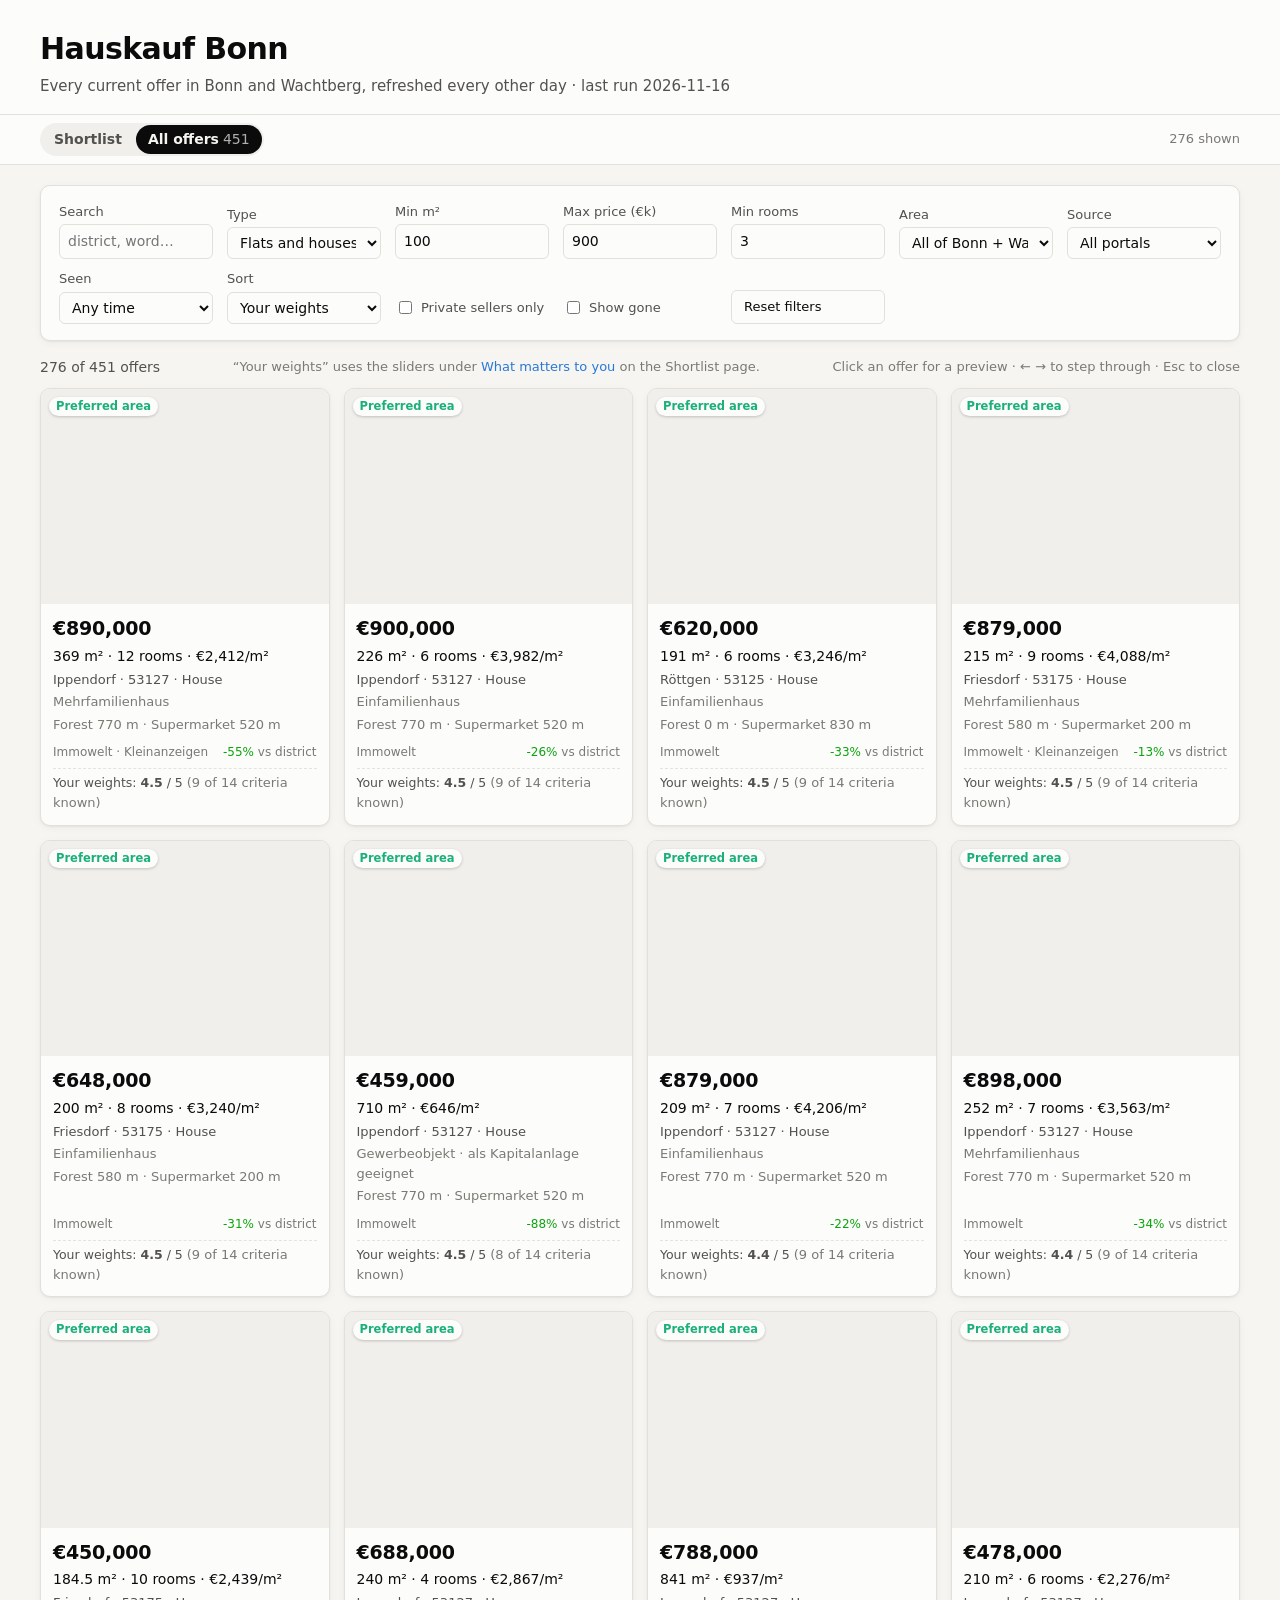
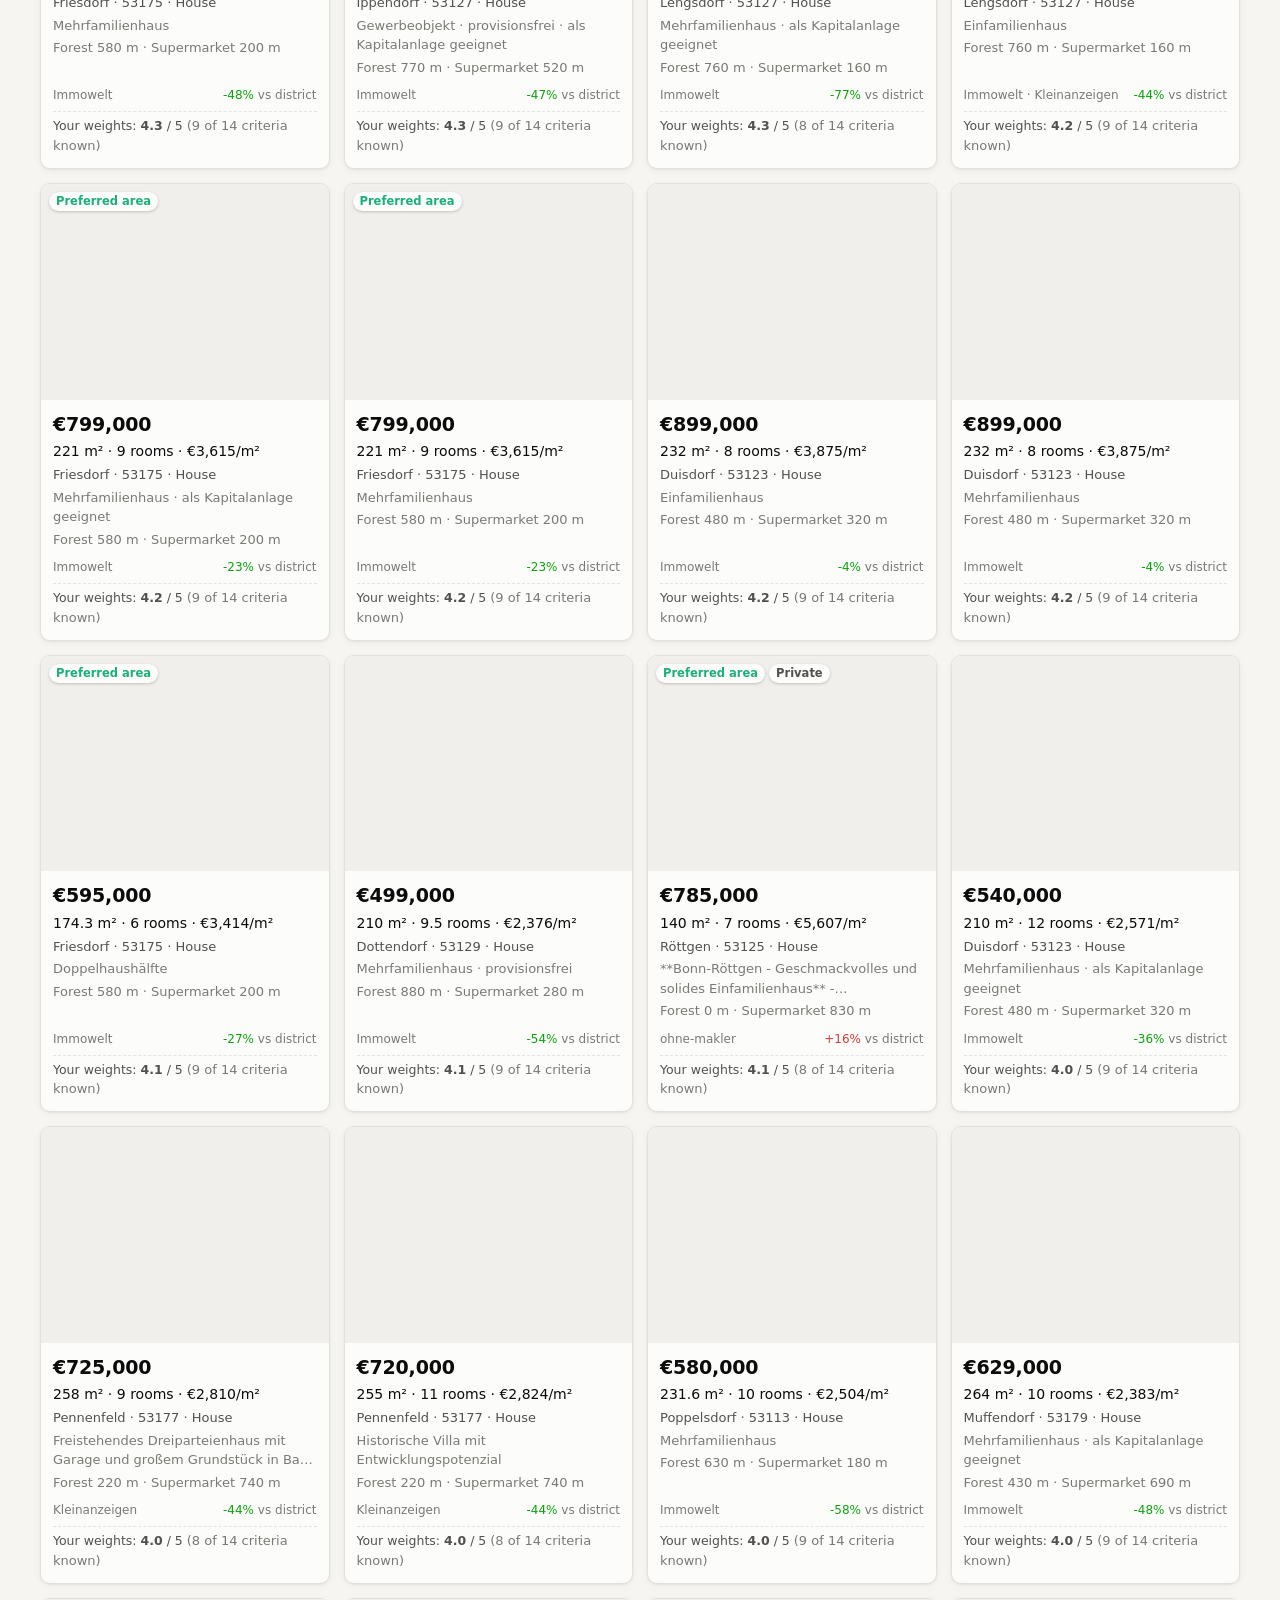
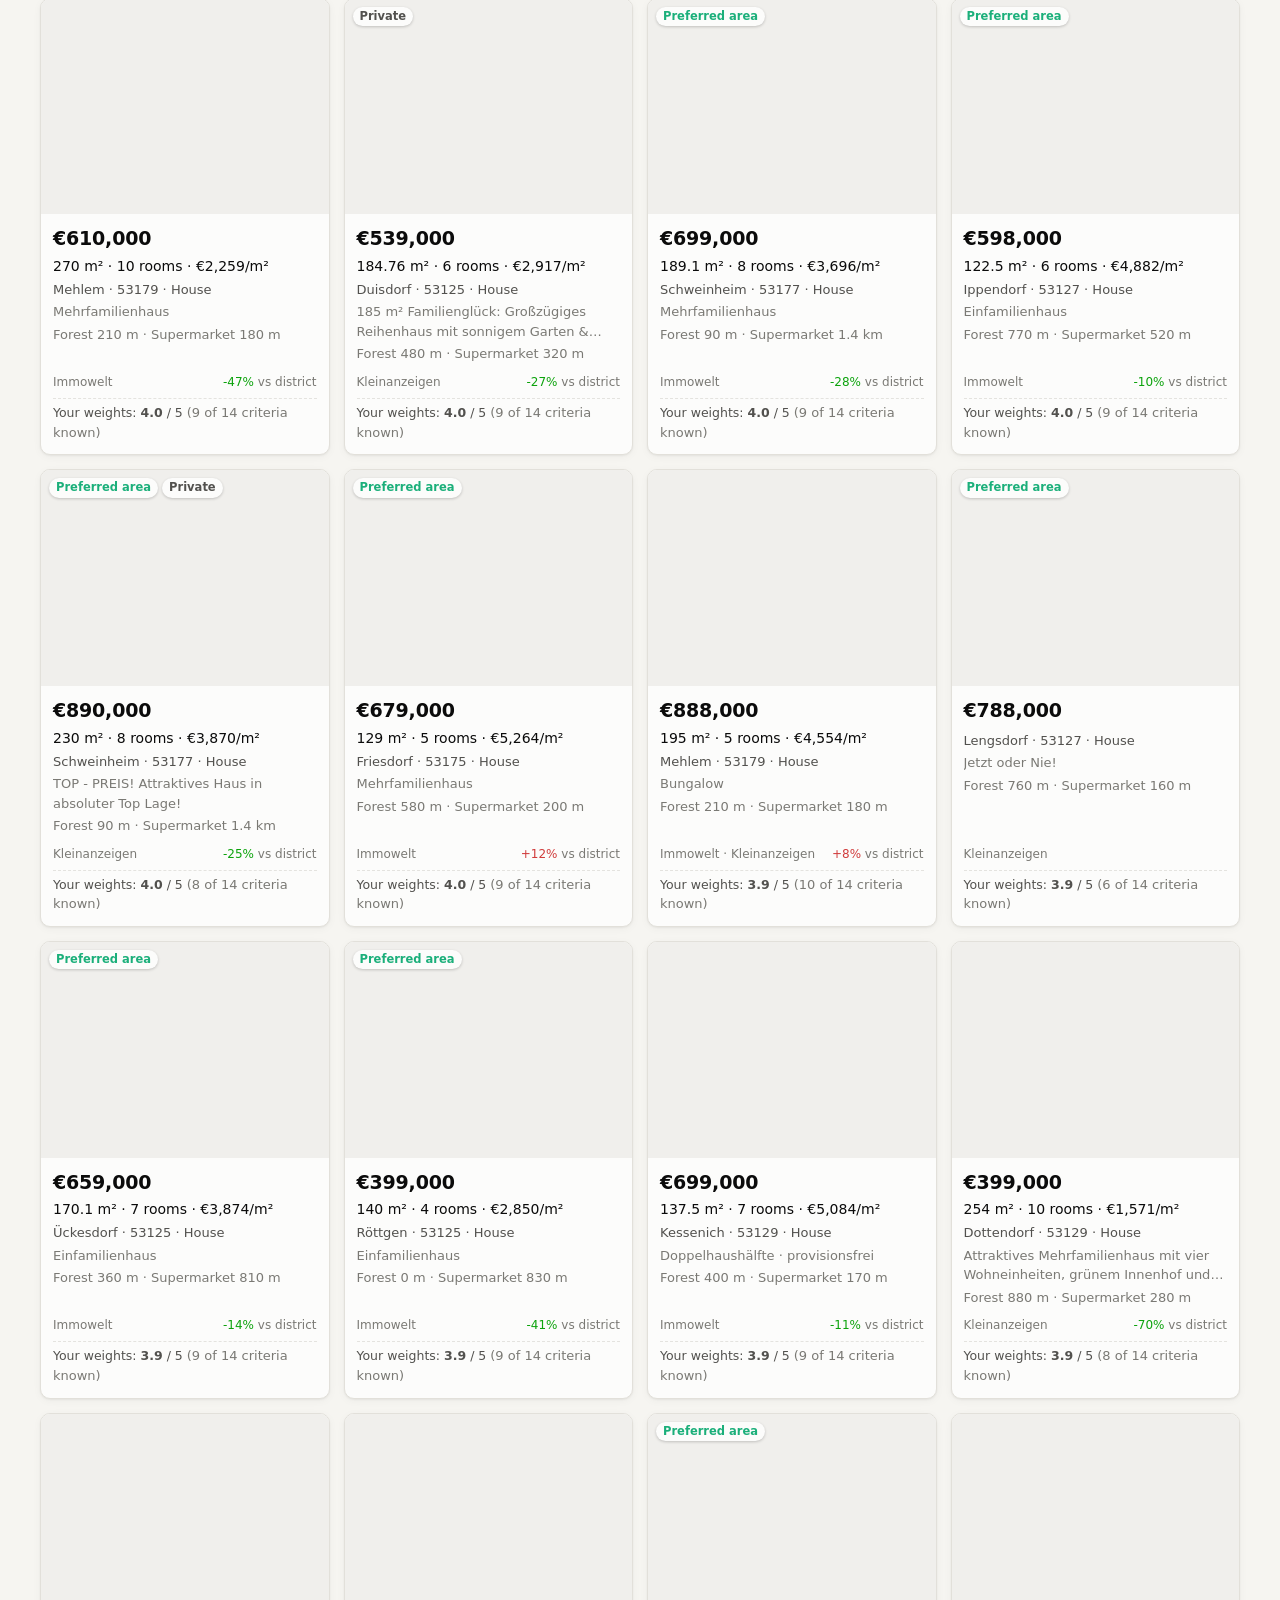
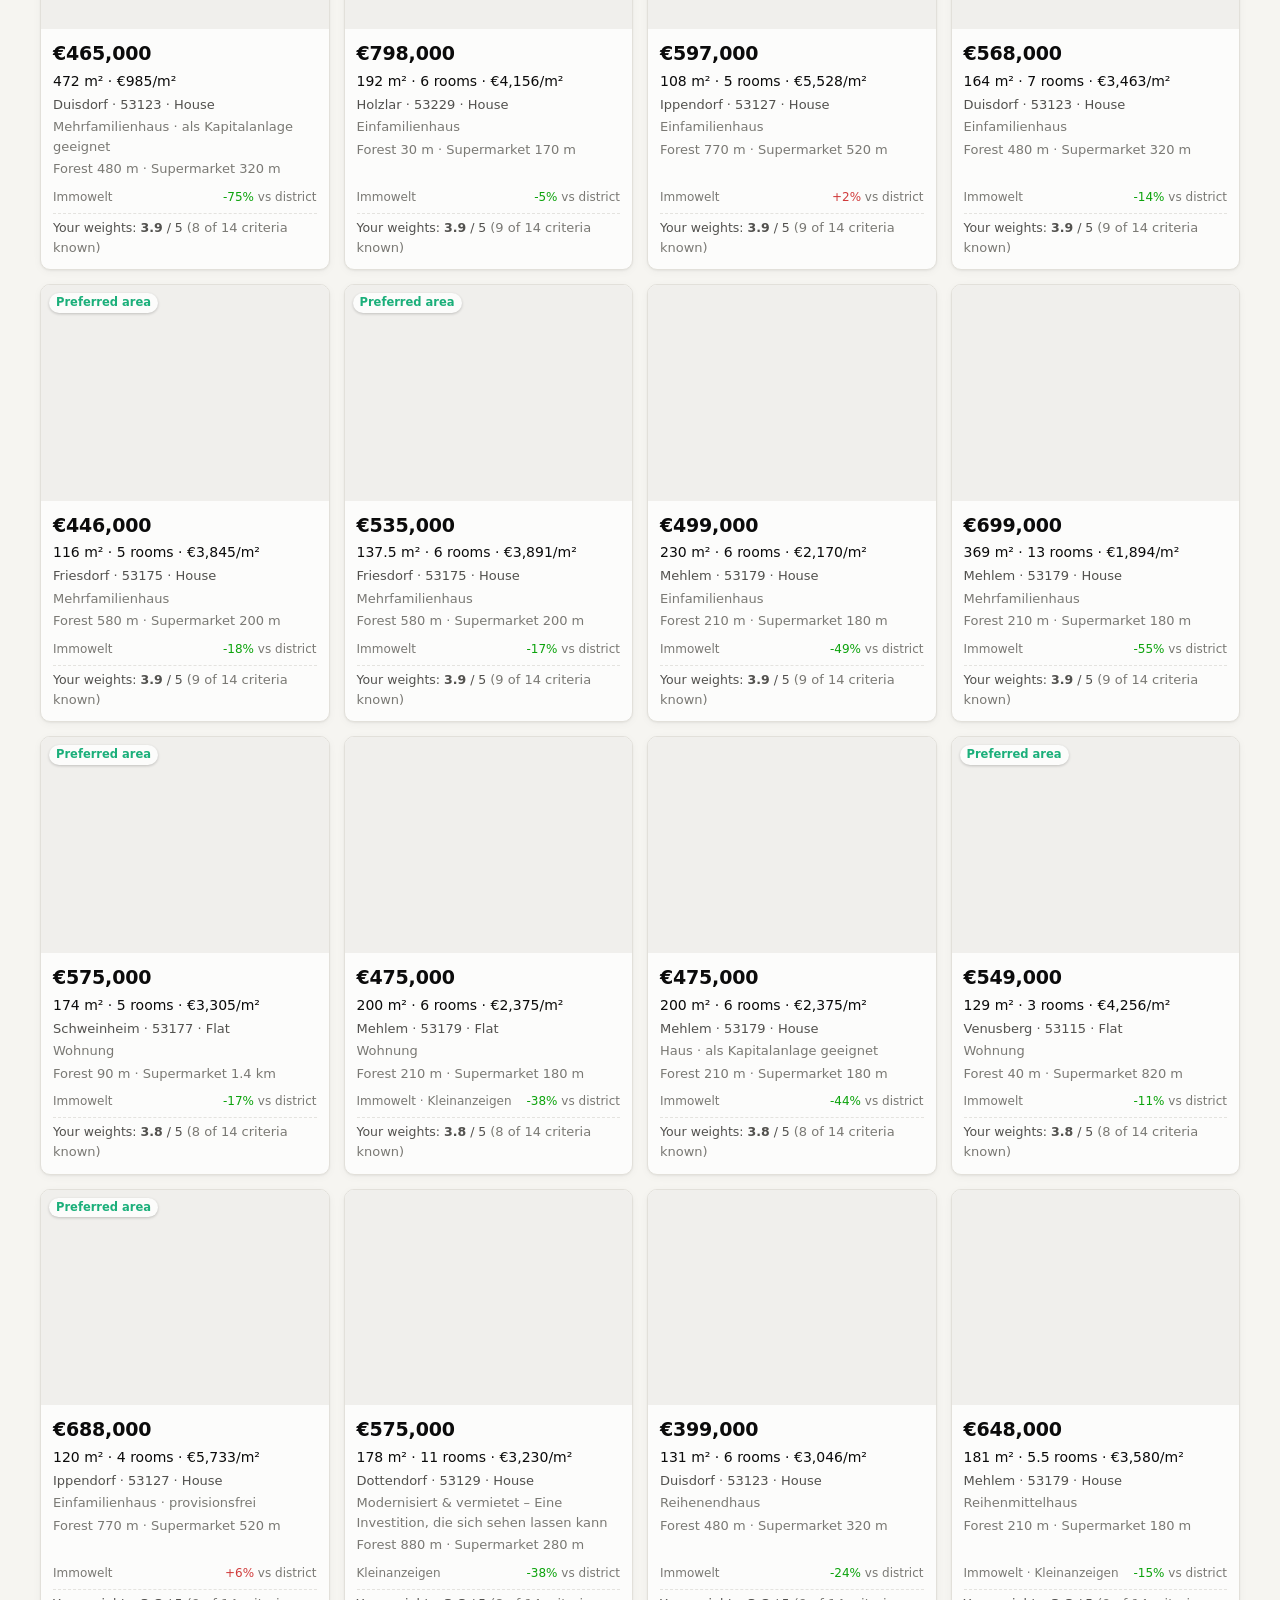
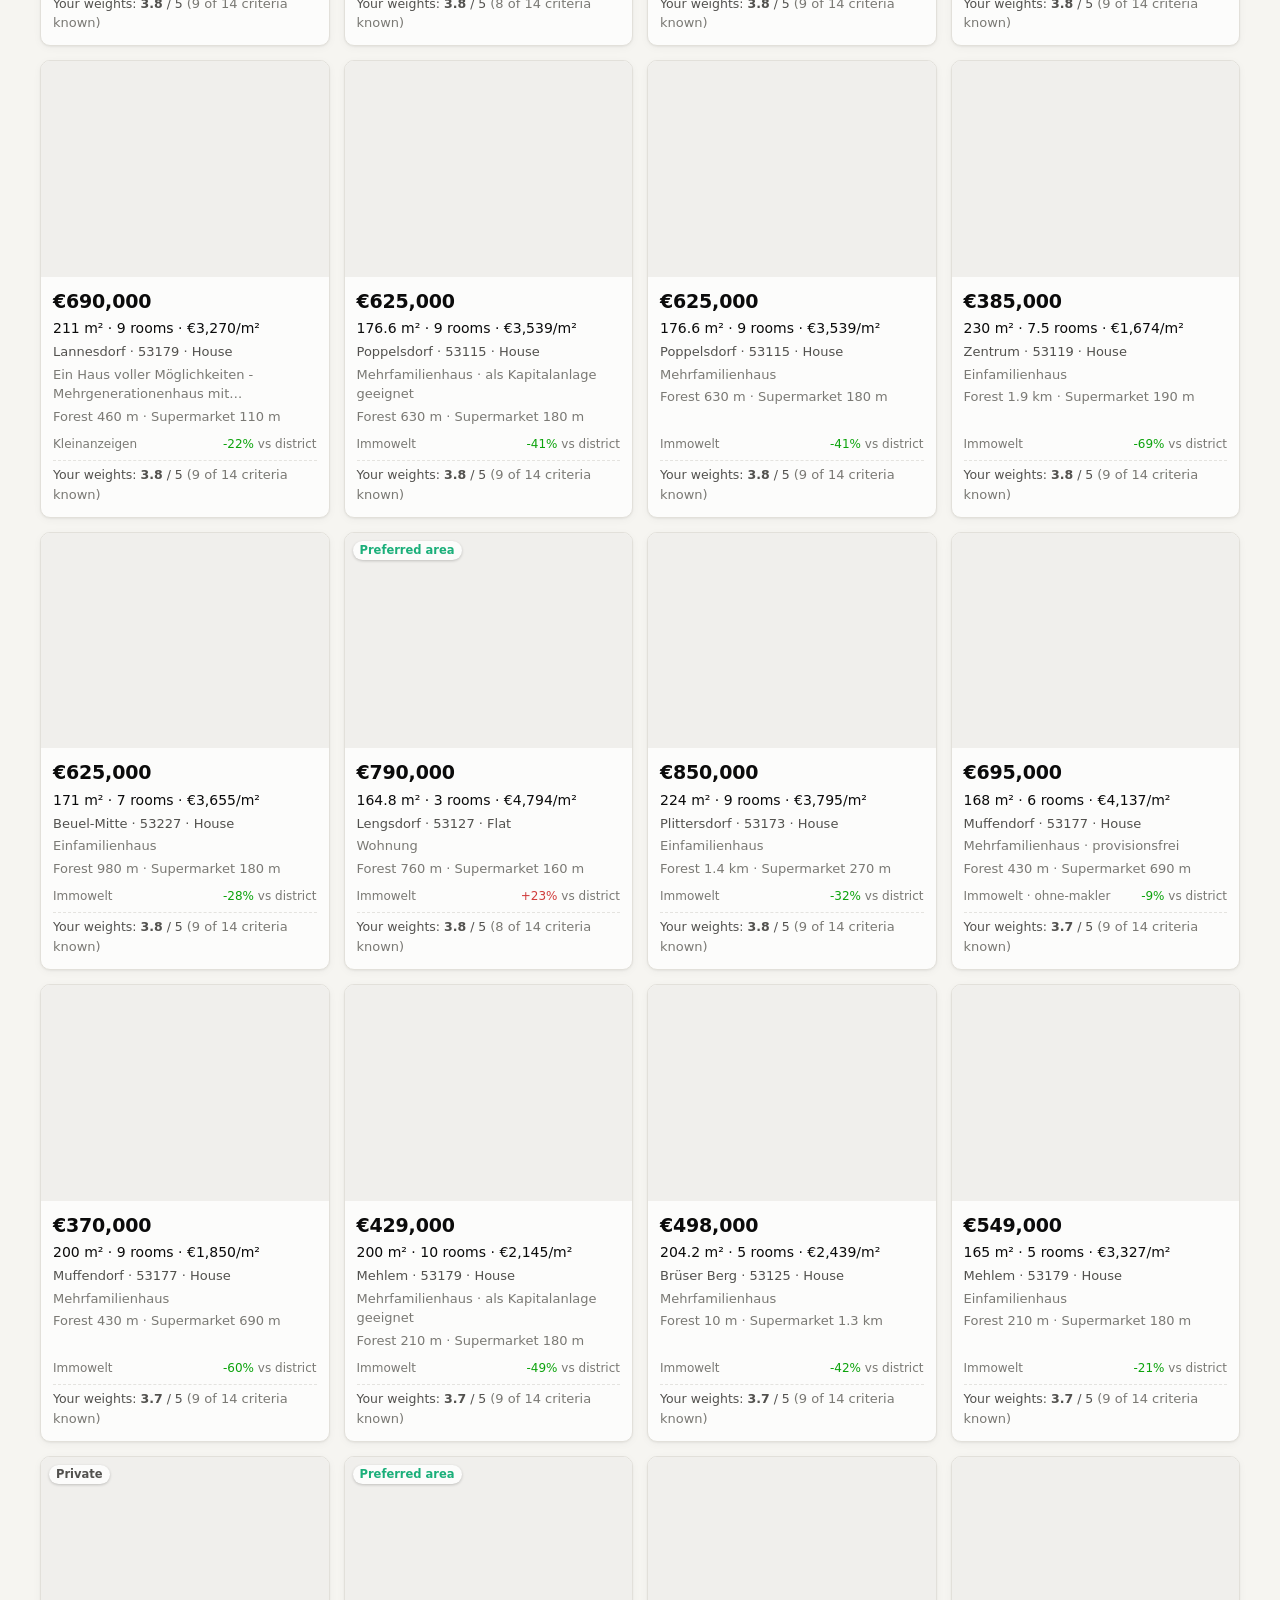
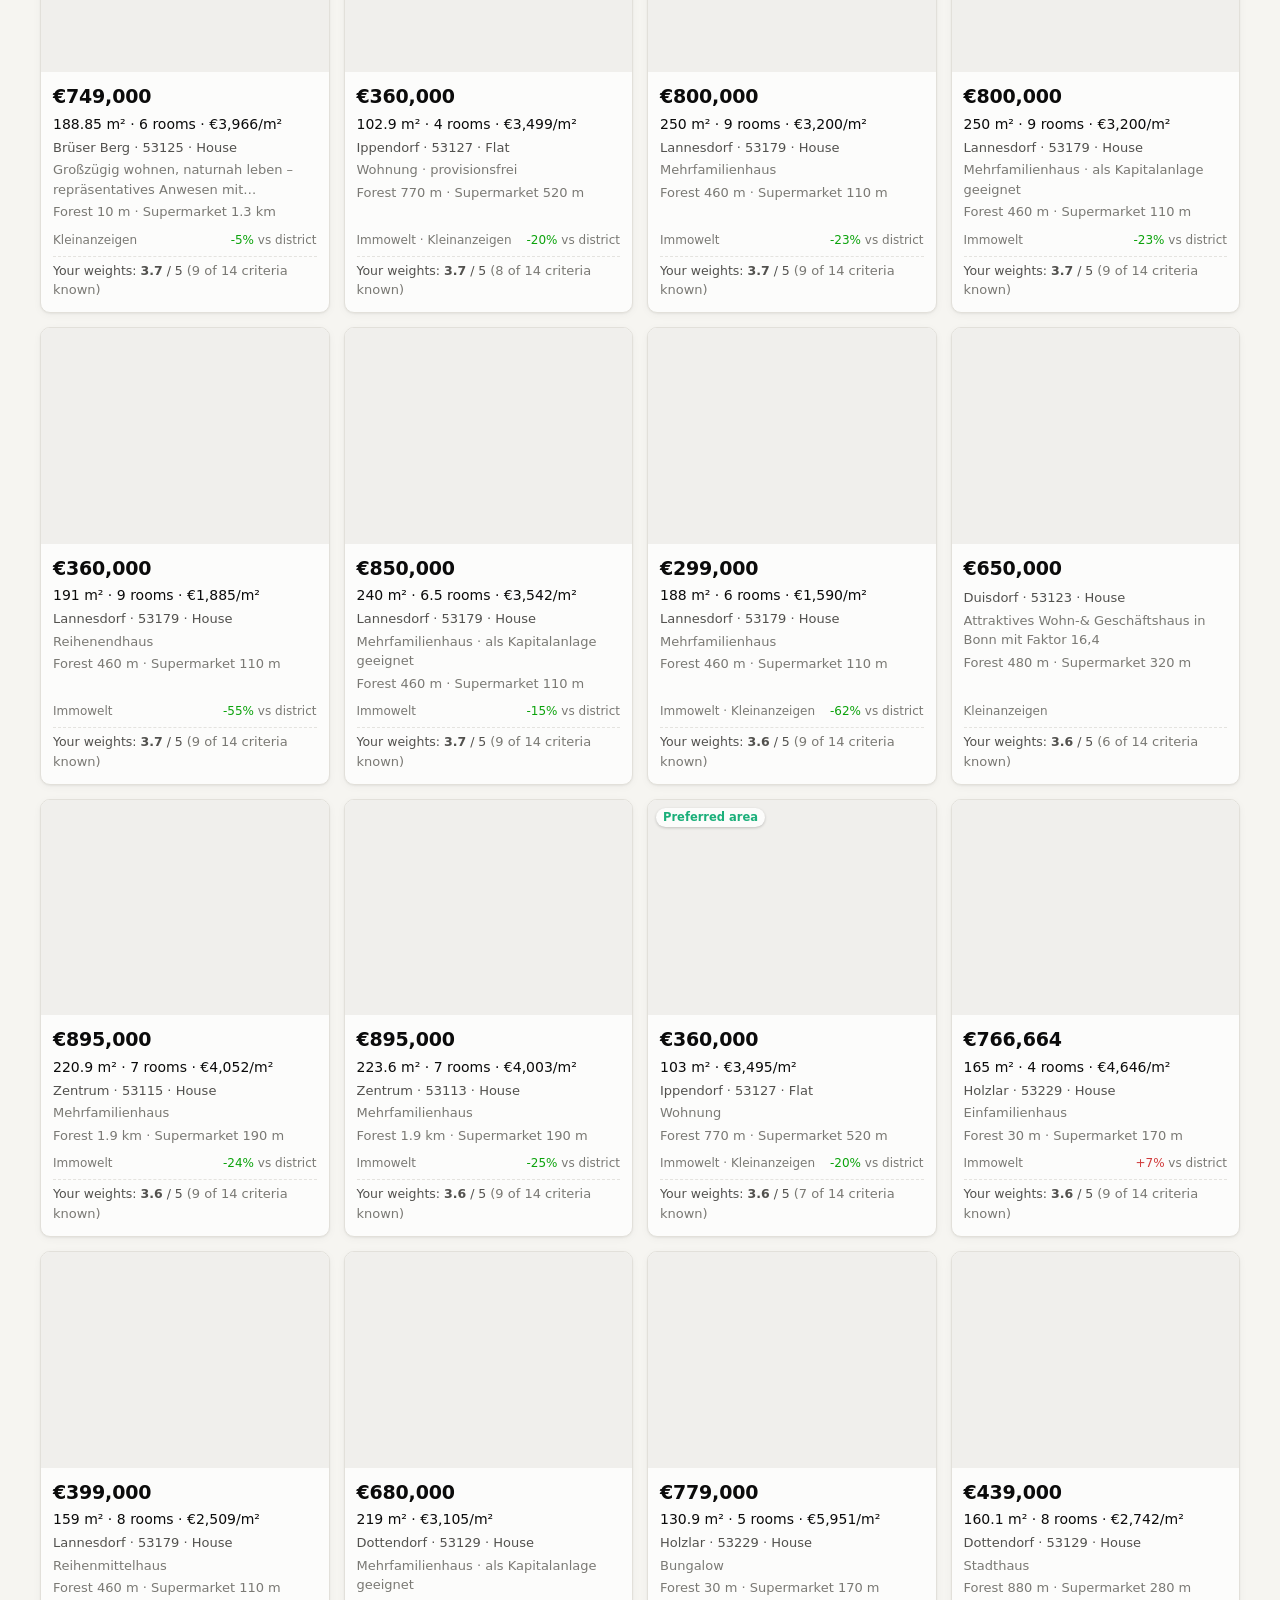
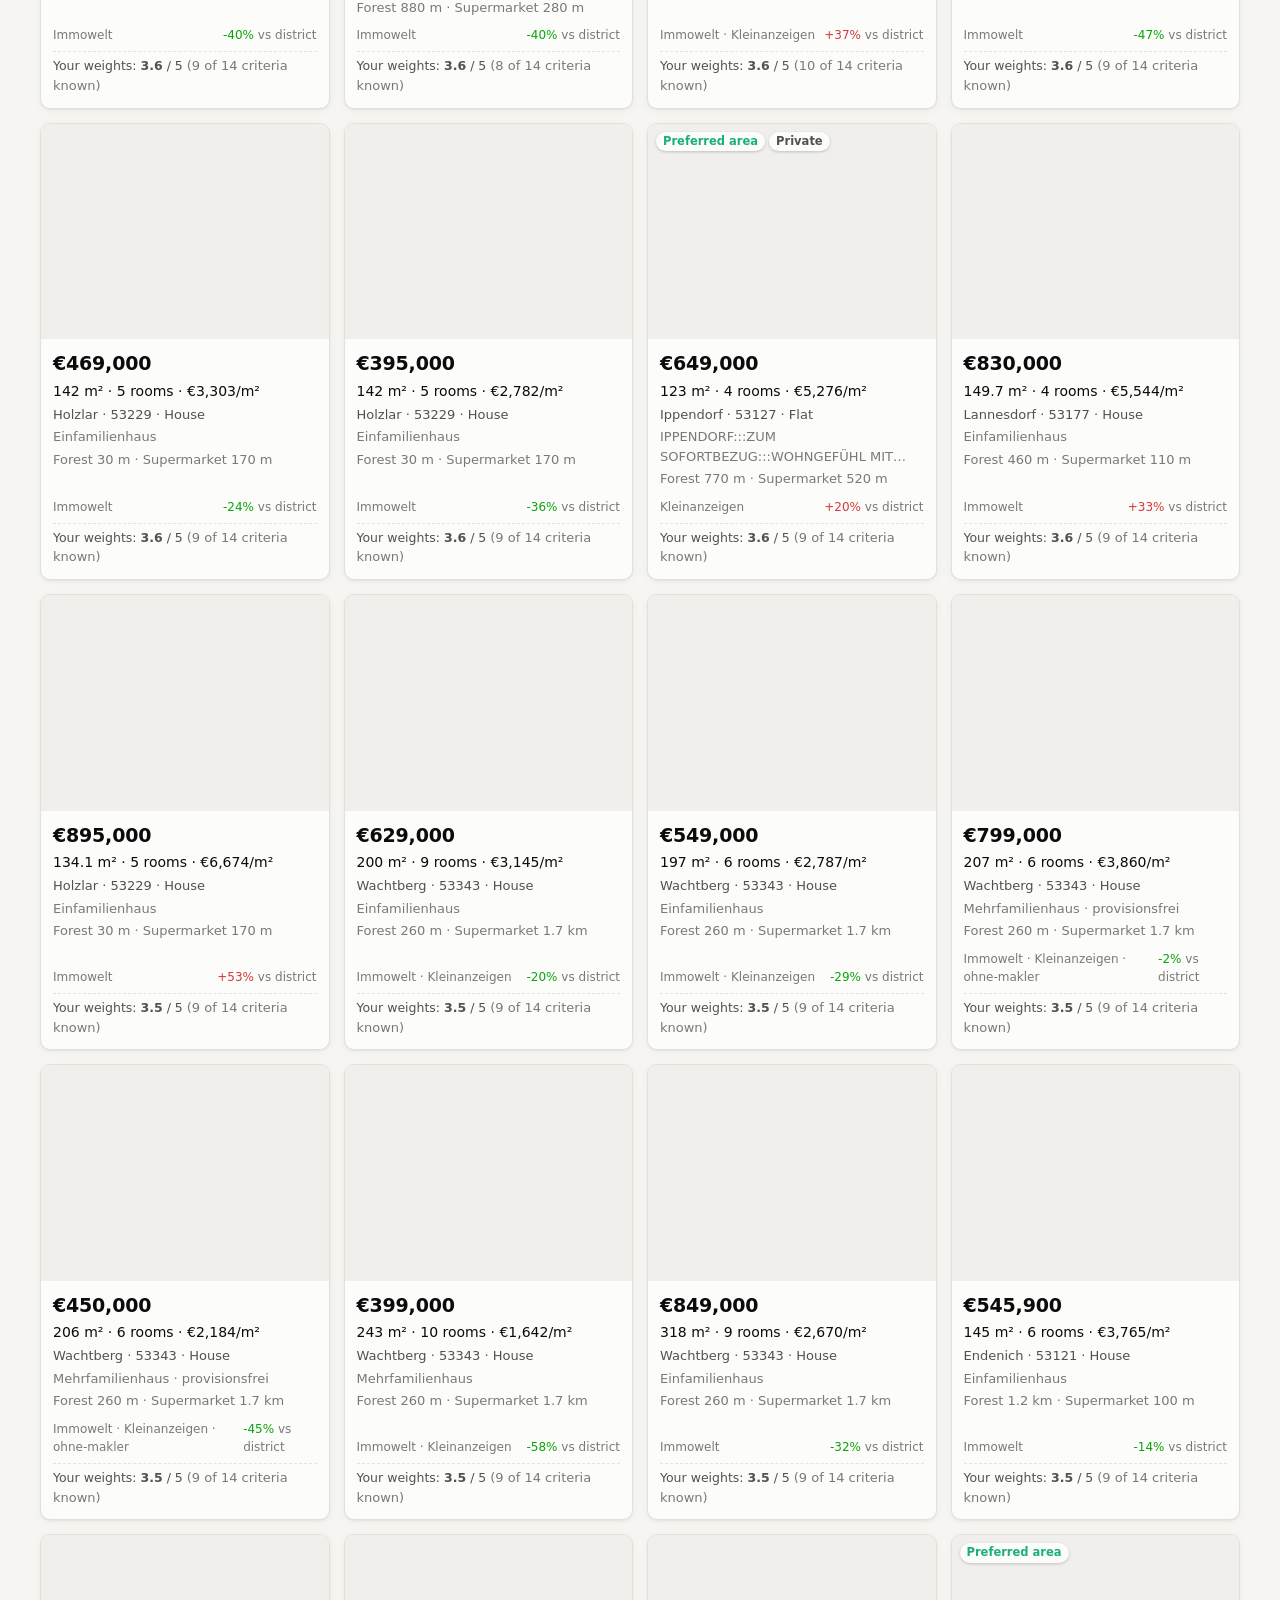
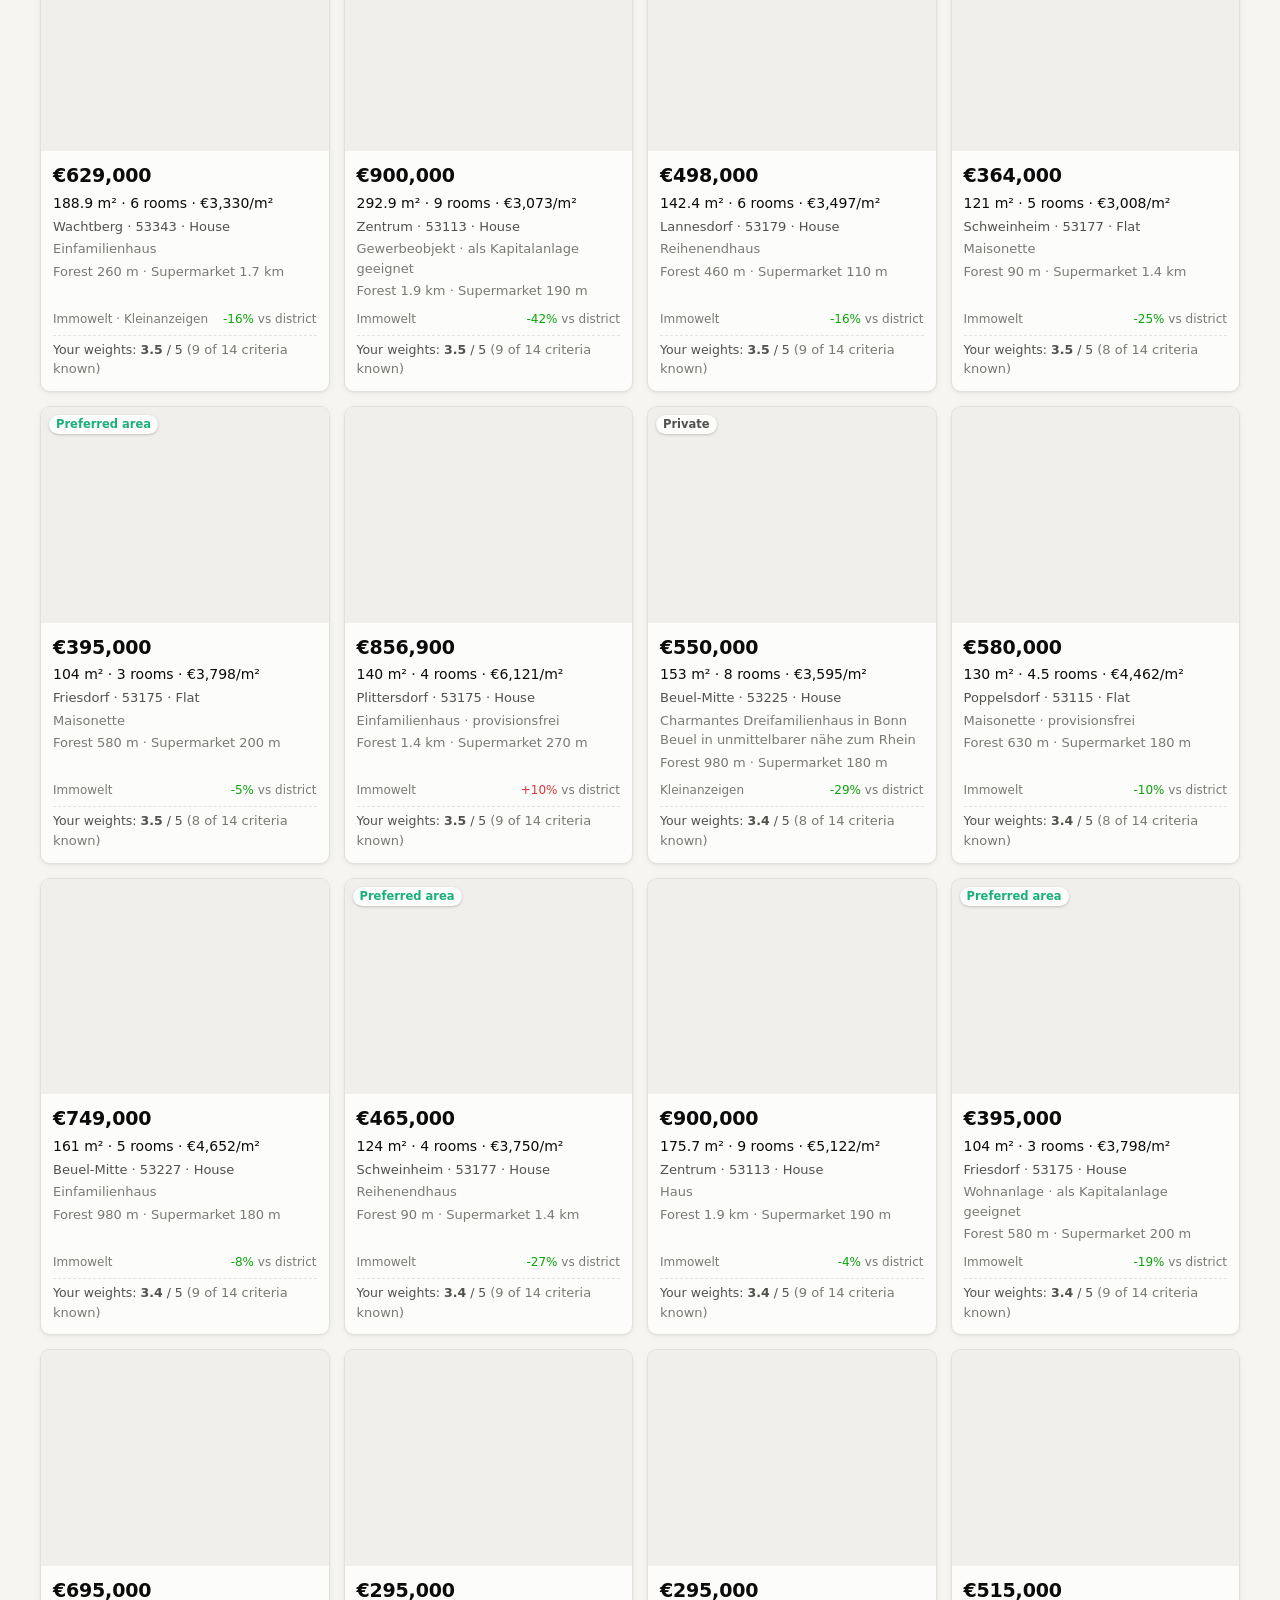
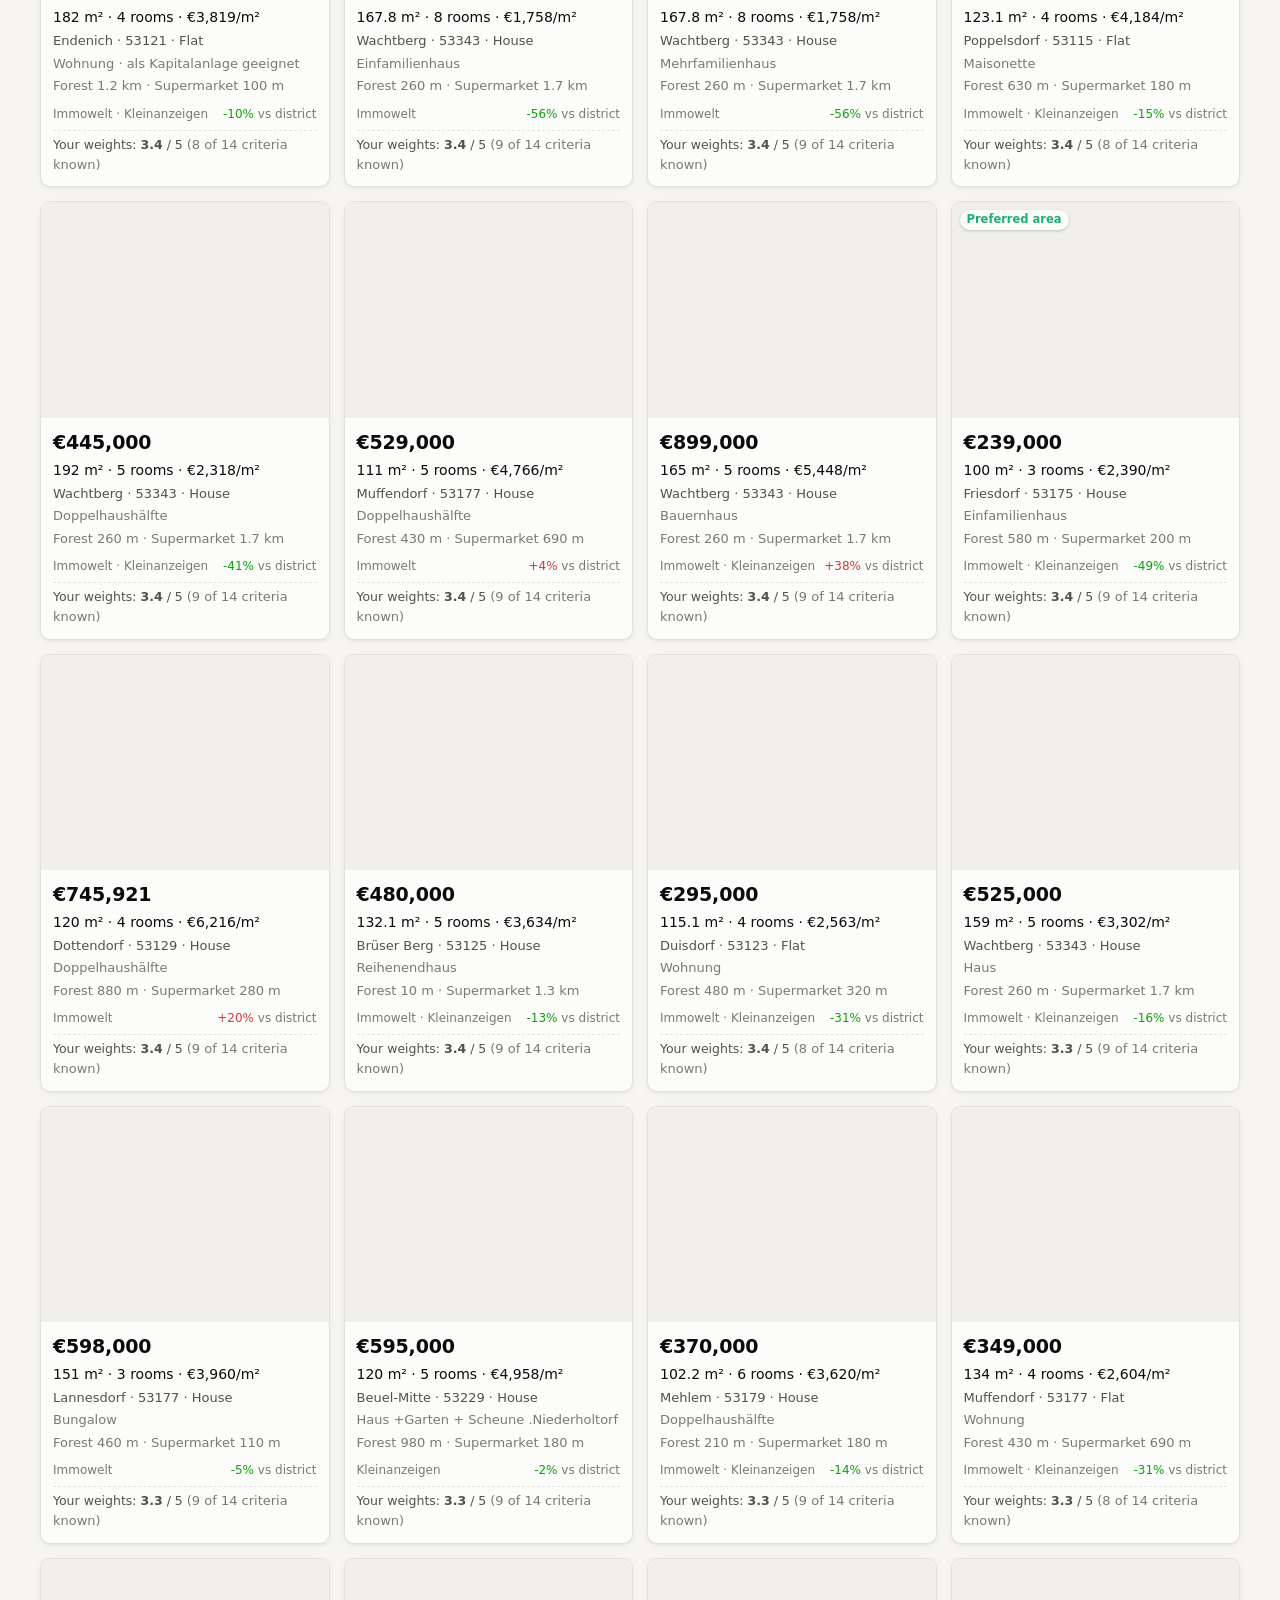
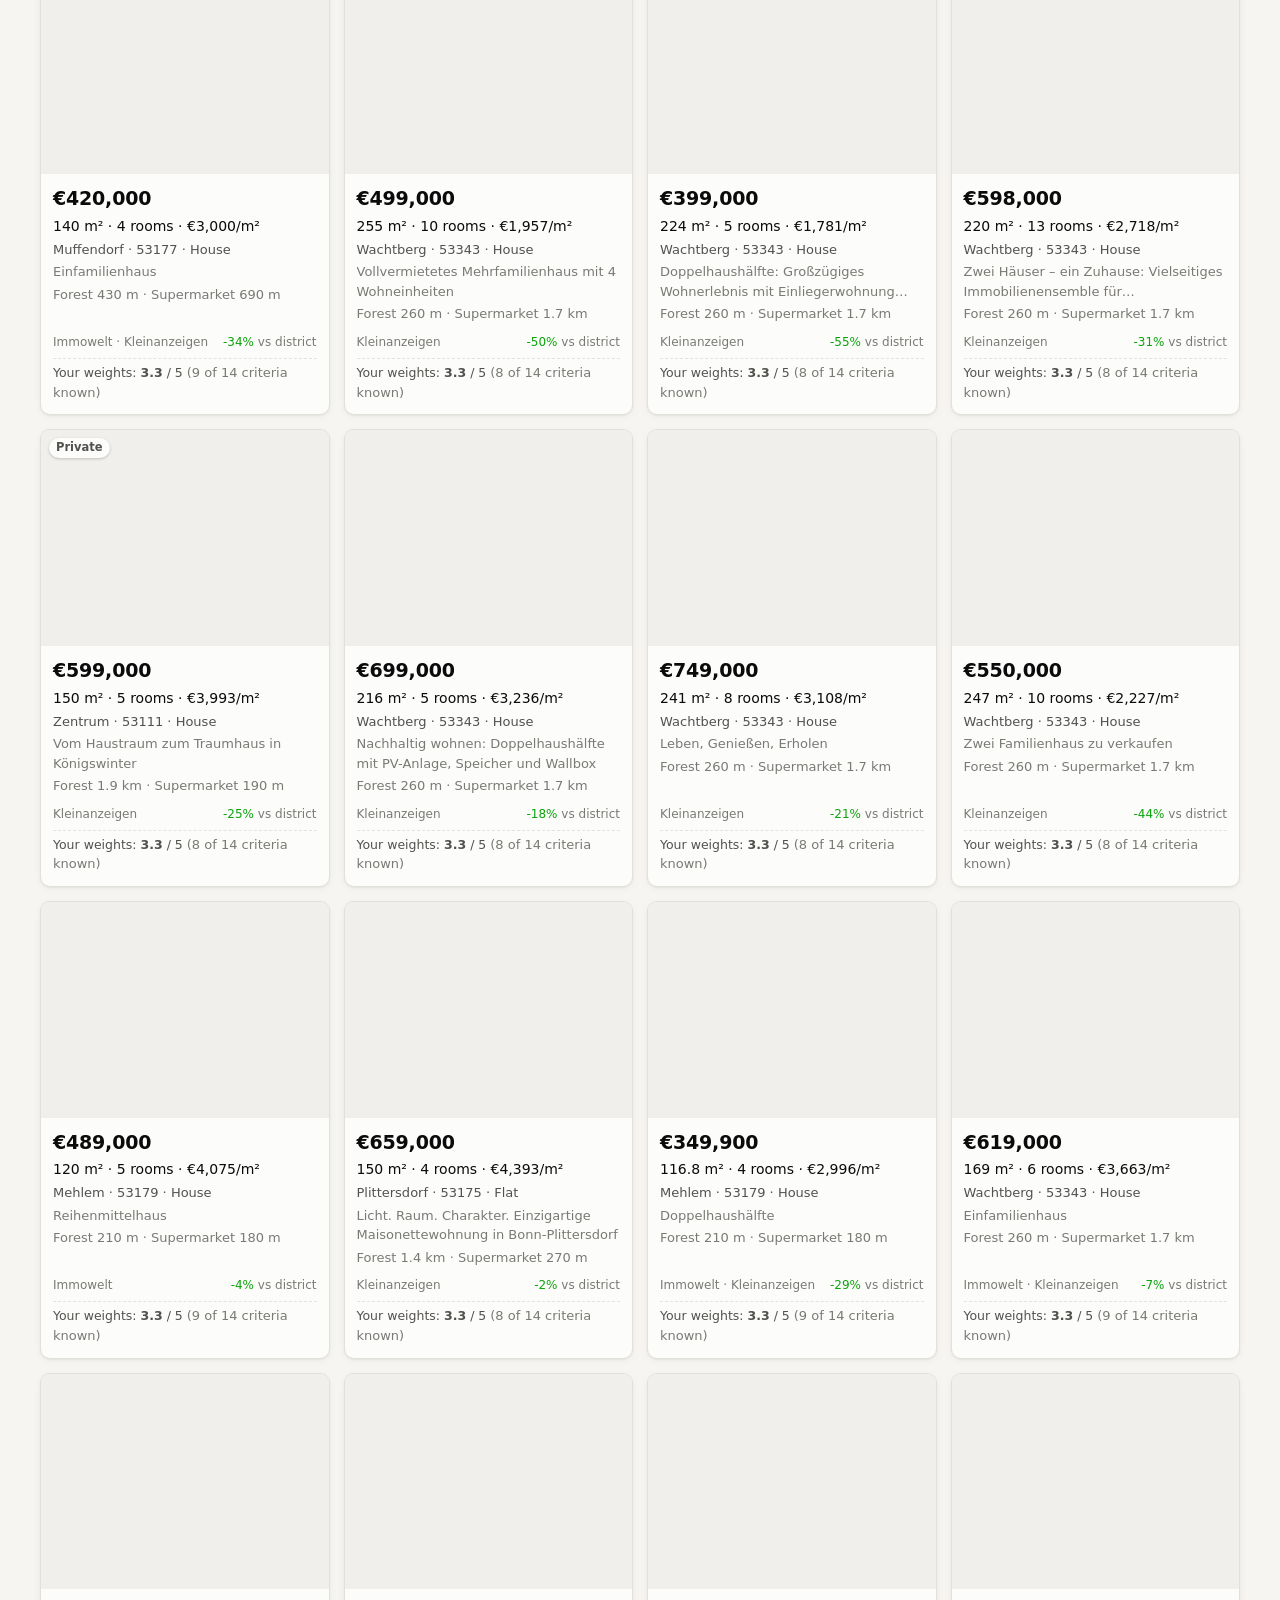
==== offers.html @ 02ef82c7 "Refresh data 2026-11-16" ====
<!DOCTYPE html>
<html lang="en">
<head>
<meta charset="utf-8">
<meta name="viewport" content="width=device-width, initial-scale=1">
<meta name="robots" content="noindex, nofollow">
<meta name="referrer" content="no-referrer">
<title>Hauskauf Bonn – all offers</title>
<style>/* Hauskauf Bonn – one stylesheet for overview.html and offers.html.
   Sections: tokens · base · layout · components · criteria & weights · shortlist page · offers page · responsive · print */

/* ---------- tokens ---------- */
:root {
  color-scheme: light;
  --bg: #f6f5f1; --surface: #fcfcfb; --surface-2: #f0efec; --border: #e2e0da;
  --text: #0b0b0b; --text-2: #52514e; --text-3: #7a7974; --grid: #e4e3df;
  --accent: #2a78d6; --accent-soft: #e6f0fb;
  --flat: #2a78d6; --house: #eb6834; --renovation: #1baf7a; --muted: #b9b7b0;
  --good: #0ca30c; --bad: #d03b3b; --warn: #c98500;
  --radius: 10px; --radius-s: 6px;
  --shadow: 0 1px 2px rgb(0 0 0 / .05), 0 2px 8px rgb(0 0 0 / .04);
  --shadow-lg: 0 20px 60px rgb(0 0 0 / .35);
  --font: system-ui, -apple-system, "Segoe UI", Inter, Roboto, sans-serif;
}
@media (prefers-color-scheme: dark) {
  :root {
    color-scheme: dark;
    --bg: #121211; --surface: #1a1a19; --surface-2: #232321; --border: #33332f;
    --text: #f0efec; --text-2: #c3c2b7; --text-3: #8f8e86; --grid: #2e2e2b;
    --accent: #3987e5; --accent-soft: #1d2a3a;
    --flat: #3987e5; --house: #d95926; --renovation: #199e70; --muted: #5a5954;
    --bad: #e66767; --warn: #e0a020;
    --shadow: none;
  }
}

/* ---------- base ---------- */
*, *::before, *::after { box-sizing: border-box; }
html { scroll-behavior: smooth; scroll-padding-top: 64px; -webkit-text-size-adjust: 100%; }
body { margin: 0; background: var(--bg); color: var(--text); font: 15px/1.5 var(--font); }
a { color: var(--accent); text-decoration: none; }
a:hover { text-decoration: underline; }
img { max-width: 100%; }
h1 { font-size: clamp(24px, 3vw, 30px); margin: 0 0 4px; letter-spacing: -.02em; }
h2 { font-size: 21px; margin: 0 0 4px; letter-spacing: -.01em; }
h3 { font-size: 16px; margin: 18px 0 6px; }
h4 { font-size: 14px; margin: 14px 0 6px; }
:focus-visible { outline: 2px solid var(--accent); outline-offset: 2px; border-radius: 4px; }
input[type=range] { width: 100%; accent-color: var(--accent); }
input[type=checkbox] { accent-color: var(--accent); }
details > summary { cursor: pointer; color: var(--text-2); }
.note { font-size: 13px; color: var(--text-3); }
.lead { color: var(--text-2); margin: 0 0 14px; max-width: 880px; }
.pos { color: var(--good); } .neg { color: var(--bad); }

/* ---------- layout ---------- */
.wrap { max-width: 1240px; margin: 0 auto; }
header.top { background: var(--surface); border-bottom: 1px solid var(--border); }
header.top .wrap { padding: 26px 20px 16px; }
.sub { color: var(--text-2); margin: 0; }
main .wrap { padding: 0 20px 80px; }
section { margin-top: 36px; }
footer { color: var(--text-3); font-size: 13px; margin-top: 48px; }
.grid { display: grid; gap: 14px; }
.g2 { grid-template-columns: repeat(auto-fit, minmax(min(320px, 100%), 1fr)); }
.g3 { grid-template-columns: repeat(auto-fit, minmax(min(260px, 100%), 1fr)); }
.stack-gap > * + * { margin-top: 14px; }

/* sticky bar: page tabs + section links */
nav.sticky { position: sticky; top: 0; z-index: 1000; background: color-mix(in srgb, var(--surface) 92%, transparent); backdrop-filter: blur(8px); border-bottom: 1px solid var(--border); }
nav.sticky .wrap { display: flex; align-items: center; gap: 4px; overflow-x: auto; padding: 8px 20px; scrollbar-width: none; }
nav.sticky a { color: var(--text-2); padding: 6px 10px; border-radius: var(--radius-s); white-space: nowrap; font-size: 14px; }
nav.sticky a:hover { background: var(--surface-2); color: var(--text); text-decoration: none; }
nav.sticky a.on { color: var(--text); background: var(--surface-2); }
.navtabs { display: inline-flex; flex: none; gap: 2px; padding: 2px; margin-right: 10px; border-radius: 99px; background: var(--surface-2); }
nav.sticky .navtabs a.tab { padding: 4px 12px; border-radius: 99px; font-weight: 600; }
nav.sticky .navtabs a.tab.on { background: var(--text); color: var(--bg); }
nav.sticky .navtabs a.tab:not(.on):hover { background: var(--surface); }
.navtabs .count { font-weight: 500; opacity: .7; margin-left: 4px; }
.navinfo { margin-left: auto; font-size: 13px; color: var(--text-3); white-space: nowrap; }

/* ---------- components ---------- */
.card { background: var(--surface); border: 1px solid var(--border); border-radius: var(--radius); box-shadow: var(--shadow); padding: 16px 18px; }
.card > h3:first-child { margin-top: 0; }
.banner { display: flex; gap: 12px; flex-wrap: wrap; align-items: center; justify-content: space-between; margin: 12px 0; padding: 10px 14px; font-size: 14px; background: var(--accent-soft); border: 1px solid color-mix(in srgb, var(--accent) 30%, transparent); border-radius: var(--radius); }
.privacy { margin-top: 14px; padding: 10px 14px; font-size: 14px; color: var(--text-2); background: var(--accent-soft); border: 1px solid color-mix(in srgb, var(--accent) 30%, transparent); border-radius: var(--radius); }
.kpis { display: grid; grid-template-columns: repeat(auto-fit, minmax(180px, 1fr)); gap: 12px; margin: 14px 0; }
.kpi { background: var(--surface); border: 1px solid var(--border); border-radius: var(--radius); padding: 12px 14px; }
.kpi .v { font-size: 16px; font-weight: 650; letter-spacing: -.01em; }
.kpi .l { color: var(--text-2); font-size: 13px; }

/* buttons */
.btn { display: inline-flex; align-items: center; gap: 4px; font: inherit; font-size: 13px; padding: 6px 12px; border-radius: var(--radius-s); border: 1px solid var(--border); background: var(--surface); color: var(--text); cursor: pointer; transition: background .15s, border-color .15s; }
.btn:hover { background: var(--surface-2); text-decoration: none; }
.btn.primary { background: var(--accent); border-color: var(--accent); color: #fff; }
.btn.primary:hover { background: color-mix(in srgb, var(--accent) 88%, black); }
.btn.on { background: var(--text); color: var(--bg); border-color: var(--text); }
.linkrow { display: flex; gap: 8px; flex-wrap: wrap; align-items: center; }
.seg { display: inline-flex; border: 1px solid var(--border); border-radius: 8px; overflow: hidden; }
.seg button { font: inherit; font-size: 13px; padding: 5px 12px; border: 0; background: var(--surface); color: var(--text-2); cursor: pointer; }
.seg button + button { border-left: 1px solid var(--border); }
.seg button.on { background: var(--accent); color: #fff; }
.toolbar { display: flex; gap: 12px; align-items: center; flex-wrap: wrap; margin-bottom: 10px; }
.totop { position: fixed; right: 18px; bottom: 18px; z-index: 1001; width: 40px; height: 40px; border-radius: 50%; border: 1px solid var(--border); background: var(--surface); color: var(--text-2); box-shadow: var(--shadow); font-size: 18px; cursor: pointer; opacity: 0; pointer-events: none; transition: opacity .2s; }
.totop.show { opacity: 1; pointer-events: auto; }

/* form fields (calculators and offer filters) */
.form, .filters { display: grid; gap: 10px 14px; }
.form { grid-template-columns: repeat(auto-fit, minmax(150px, 1fr)); }
.filters { grid-template-columns: repeat(auto-fit, minmax(150px, 1fr)); align-items: end; }
.form label, .filters label { display: flex; flex-direction: column; gap: 3px; font-size: 13px; color: var(--text-2); }
.filters label.check { flex-direction: row; align-items: center; gap: 6px; padding-bottom: 6px; }
.form input, .form select, .filters input:not([type=checkbox]), .filters select {
  font: inherit; font-size: 14px; width: 100%; padding: 6px 8px; color: var(--text); background: var(--surface);
  border: 1px solid var(--border); border-radius: var(--radius-s); transition: border-color .15s;
}
.form input:focus, .form select:focus, .filters input:focus, .filters select:focus { border-color: var(--accent); outline: none; }
.out { display: grid; grid-template-columns: repeat(auto-fit, minmax(170px, 1fr)); gap: 10px; margin-top: 14px; }
.out div { background: var(--surface-2); border-radius: 8px; padding: 8px 10px; }
.out b { display: block; font-size: 18px; } .out small { color: var(--text-2); }

/* tables */
table { width: 100%; border-collapse: collapse; font-size: 14px; }
th, td { padding: 7px 8px; border-bottom: 1px solid var(--grid); text-align: left; vertical-align: top; }
th { font-weight: 600; color: var(--text-2); font-size: 12.5px; background: var(--surface); }
th.sortable { cursor: pointer; } th.sortable:hover { color: var(--text); }
td.num, th.num { text-align: right; font-variant-numeric: tabular-nums; white-space: nowrap; }
tbody tr:hover { background: var(--surface-2); }
.tablewrap { overflow-x: auto; background: var(--surface); border: 1px solid var(--border); border-radius: var(--radius); }
tr.hl td:first-child { font-weight: 600; }

/* pills, badges, bars, legends */
.pill { display: inline-block; padding: 1px 8px; border-radius: 99px; font-size: 12px; font-weight: 600; border: 1px solid currentColor; white-space: nowrap; }
.pill.flat { color: var(--flat); } .pill.house { color: var(--house); } .pill.renovation { color: var(--renovation); }
.pill.investment, .pill.sold { color: var(--text-3); }
.badge { display: inline-block; padding: 1px 7px; border-radius: 99px; font-size: 11.5px; font-weight: 650; white-space: nowrap; background: var(--surface-2); color: var(--text-2); }
.badge.new { background: var(--accent); color: #fff; }
.badge.down { background: color-mix(in srgb, var(--good) 18%, transparent); color: var(--good); }
.badge.up { background: color-mix(in srgb, var(--bad) 15%, transparent); color: var(--bad); }
.badge.gone { color: var(--text-3); }
.badge.fit { background: color-mix(in srgb, var(--renovation) 16%, transparent); color: var(--renovation); }
.bar, .qbar, .stack { background: var(--surface-2); border-radius: 4px; overflow: hidden; }
.bar { height: 6px; min-width: 60px; } .bar > span { display: block; height: 100%; background: var(--accent); }
.qbar { display: inline-block; width: 70px; height: 6px; vertical-align: middle; } .qbar > span { display: block; height: 100%; background: var(--renovation); }
.stack { display: flex; height: 8px; min-width: 110px; margin-top: 3px; } .stack > span { height: 100%; border-right: 1px solid var(--surface); }
.legend { display: flex; gap: 14px; flex-wrap: wrap; align-items: center; margin: 6px 0; font-size: 13px; color: var(--text-2); }
.legend i { display: inline-block; width: 10px; height: 10px; margin-right: 5px; border-radius: 50%; vertical-align: middle; }
.legend i.ring { background: none; border: 1.5px solid var(--text); }
.legend i.grad { width: 60px; border-radius: 5px; }

/* charts, map, tooltips */
.chartbox { position: relative; }
.tip { position: absolute; z-index: 5; display: none; max-width: 260px; padding: 6px 9px; font-size: 13px; pointer-events: none; background: var(--surface); border: 1px solid var(--border); border-radius: 8px; box-shadow: var(--shadow); }
svg text { fill: var(--text-2); font-size: 12px; } svg .lab { fill: var(--text); } svg .axis { stroke: var(--grid); } svg .zero { stroke: var(--text-3); stroke-dasharray: 3 3; }
#map { height: 520px; border-radius: var(--radius); border: 1px solid var(--border); }
.map-photo { display: block; width: 220px; height: 140px; margin-bottom: 6px; object-fit: cover; border-radius: var(--radius-s); }

/* dialogs */
dialog { padding: 0; border: 0; border-radius: 14px; max-height: 90vh; background: var(--surface); color: var(--text); box-shadow: var(--shadow-lg); }
dialog::backdrop { background: rgb(0 0 0 / .5); }
dialog[open] { animation: pop .16s ease-out; }
@keyframes pop { from { opacity: 0; transform: translateY(6px) scale(.99); } }
.iconbtn { position: absolute; width: 34px; height: 34px; border-radius: 50%; border: 0; background: rgb(0 0 0 / .45); color: #fff; font-size: 18px; cursor: pointer; }
.iconbtn:hover { background: rgb(0 0 0 / .65); }

/* photos */
.homecell { display: flex; gap: 10px; align-items: flex-start; }
.thumb-s { display: block; flex: none; width: 64px; height: 48px; object-fit: cover; border-radius: var(--radius-s); background: var(--surface-2); }

/* ---------- criteria & weights ---------- */
button.crit { padding: 0; font: inherit; text-align: left; color: var(--accent); background: none; border: 0; border-bottom: 1px dotted color-mix(in srgb, var(--accent) 60%, transparent); cursor: pointer; }
button.crit:hover { color: var(--text); border-bottom-color: var(--text); }
th button.crit { font-weight: 600; font-size: 12.5px; }
.qtable { font-size: 13.5px; }
.qtable td { padding: 4px 8px; }
.qtable tbody tr:hover { background: none; }
.qtable tr.grp td { padding-top: 10px; font-size: 12px; font-weight: 650; letter-spacing: .04em; text-transform: uppercase; color: var(--text-2); }
.qtable td.why { color: var(--text-2); }
.qtable .rule { margin-top: 1px; font-size: 12px; color: var(--text-3); }
.qtable .rule::before { content: "Scale: "; }
.qbtn { padding: 1px 7px; font: inherit; font-variant-numeric: tabular-nums; color: var(--text); background: var(--surface-2); border: 1px solid var(--border); border-radius: var(--radius-s); cursor: pointer; }
.qbtn:hover { border-color: var(--text-3); }
tr.qrow > td { padding: 6px 10px 12px; background: var(--surface-2); }
tr.qrow:hover { background: none; }
.qdetails { margin-top: 10px; overflow-x: auto; } .qdetails > summary { font-size: 14px; }
.critbody, .pv-body { overflow-x: auto; }
dialog.critdlg { width: min(760px, 94vw); }
.critbody { position: relative; padding: 18px 22px 22px; }
.critbody h3 { margin: 4px 0 6px; font-size: 20px; }
.critclose { right: 12px; top: 12px; width: 32px; height: 32px; color: var(--text-2); background: var(--surface); border: 1px solid var(--border); }
.critclose:hover { background: var(--surface-2); }
.critgrid { display: grid; grid-template-columns: repeat(auto-fit, minmax(min(300px, 100%), 1fr)); gap: 14px; }
.critrow { padding: 8px 0; border-bottom: 1px solid var(--grid); } .critrow:last-child { border-bottom: 0; }
.critrow .note { margin-top: 2px; }
.scale { margin: 4px 0 0; padding: 0; list-style: none; font-size: 12.5px; color: var(--text-2); }
.scale li { padding: 1px 0; } .scale b { display: inline-block; width: 16px; color: var(--text); }

.wpanel { margin-bottom: 14px; padding: 12px 14px; background: var(--surface); border: 1px solid var(--border); border-radius: var(--radius); }
.whead { display: flex; gap: 12px; align-items: baseline; flex-wrap: wrap; } .whead h3 { margin: 0; }
.presets { display: flex; gap: 6px; flex-wrap: wrap; margin: 10px 0; }
.moneyw { max-width: 640px; margin: 4px 0 12px; }
.wgroups { display: grid; grid-template-columns: repeat(auto-fit, minmax(min(280px, 100%), 1fr)); gap: 12px 24px; align-items: start; }
.wgroup h4 { margin: 0 0 6px; font-size: 12px; letter-spacing: .04em; text-transform: uppercase; color: var(--text-3); }
.wgroup h4 i { display: inline-block; width: 9px; height: 9px; margin-right: 6px; border-radius: 50%; vertical-align: middle; }
.wrow { display: grid; grid-template-columns: minmax(0, 1fr) 110px 96px; gap: 8px; align-items: center; margin: 0 0 4px; font-size: 13px; color: var(--text-2); }
.moneyw .wrow { grid-template-columns: 150px minmax(0, 1fr) 190px; }
.wrow .val { font-size: 12.5px; text-align: right; white-space: nowrap; color: var(--text); }

/* ---------- shortlist page ---------- */
#rank-table td:nth-child(2) { min-width: 220px; }
.mv { font-size: 11px; font-weight: 650; }
.listing { margin-top: 16px; }
.listing .hero { display: block; height: 260px; margin: -16px -18px 14px; border-radius: var(--radius) var(--radius) 0 0; background: var(--surface-2) center / cover no-repeat; }
.listing .head { display: flex; flex-wrap: wrap; gap: 8px 14px; align-items: baseline; justify-content: space-between; }
.listing .head h3 { margin: 0; font-size: 18px; }
.facts { display: grid; grid-template-columns: repeat(auto-fit, minmax(170px, 1fr)); gap: 6px 16px; margin: 10px 0; font-size: 14px; }
.facts div span { display: block; font-size: 12px; color: var(--text-3); }
.cols3 { display: grid; grid-template-columns: repeat(auto-fit, minmax(min(240px, 100%), 1fr)); gap: 12px; font-size: 14px; }
.cols3 ul { margin: 4px 0 0; padding-left: 18px; } .cols3 h4 { margin: 0; font-size: 13px; color: var(--text-2); }
.verdict { margin-top: 10px; padding: 8px 12px; font-size: 14px; background: var(--surface-2); border-left: 3px solid var(--accent); border-radius: 0 6px 6px 0; }
.remember { font-size: 13px; color: var(--text-2); }

/* ---------- offers page ---------- */
.bar2 { display: flex; justify-content: space-between; align-items: center; gap: 10px; flex-wrap: wrap; margin: 16px 0 10px; font-size: 14px; color: var(--text-2); }
.offers { display: grid; grid-template-columns: repeat(auto-fill, minmax(260px, 1fr)); gap: 14px; }
.offer { display: flex; flex-direction: column; overflow: hidden; cursor: pointer; background: var(--surface); border: 1px solid var(--border); border-radius: var(--radius); box-shadow: var(--shadow); transition: border-color .15s, transform .15s; }
.offer:hover { border-color: var(--text-3); transform: translateY(-1px); }
.offer.gone { opacity: .55; }
.thumb { position: relative; aspect-ratio: 4 / 3; background: var(--surface-2) center / cover no-repeat; }
.thumb .badges { position: absolute; left: 8px; top: 8px; display: flex; gap: 4px; flex-wrap: wrap; }
.thumb .badges .badge { box-shadow: 0 1px 3px rgb(0 0 0 / .2); }
.thumb .badges .badge:not(.new, .down, .up) { background: var(--surface); }
.offer .body { display: flex; flex: 1; flex-direction: column; gap: 3px; padding: 10px 12px 12px; }
.offer .price { font-size: 19px; font-weight: 650; letter-spacing: -.01em; }
.offer .facts1 { font-size: 14px; }
.offer .where { font-size: 13px; color: var(--text-2); }
.offer .title { display: -webkit-box; overflow: hidden; font-size: 13px; color: var(--text-3); -webkit-line-clamp: 2; line-clamp: 2; -webkit-box-orient: vertical; }
.offer .foot { display: flex; justify-content: space-between; margin-top: auto; padding-top: 6px; font-size: 12px; color: var(--text-3); }
.yourfit { margin-top: 4px; padding-top: 4px; font-size: 12.5px; color: var(--text-2); border-top: 1px dashed var(--grid); }
.empty { padding: 40px; text-align: center; color: var(--text-3); }
dialog.pv { width: min(860px, 94vw); }
.pv-img { position: relative; aspect-ratio: 16 / 9; background: var(--surface-2) center / cover no-repeat; }
.pv-nav { top: 50%; transform: translateY(-50%); width: 40px; height: 40px; font-size: 22px; }
.pv-prev { left: 10px; } .pv-next { right: 10px; } .pv-close { right: 10px; top: 10px; }
.pv-body { padding: 16px 20px 20px; }
.pv-body h3 { margin: 0 0 4px; font-size: 18px; }
.pv-pos { font-size: 12px; color: var(--text-3); }

/* ---------- responsive ---------- */
@media (max-width: 720px) {
  body { font-size: 14px; }
  header.top .wrap { padding: 18px 14px 12px; }
  main .wrap, nav.sticky .wrap { padding-left: 14px; padding-right: 14px; }
  section { margin-top: 28px; }
  .card { padding: 12px 14px; }
  .listing .hero { height: 180px; margin: -12px -14px 12px; }
  #map { height: 380px; }
  .moneyw .wrow { grid-template-columns: 1fr; gap: 2px; }
  .moneyw .wrow .val { text-align: left; }
  .wrow { grid-template-columns: minmax(0, 1fr) 90px 80px; }
  #rank-table td:nth-child(2) { min-width: 180px; }
  .thumb-s { width: 48px; height: 36px; }
  .navinfo { display: none; }
  .pv-body { padding: 12px 14px 16px; }
  .qtable td:nth-child(3), .qtable th:nth-child(3) { display: none; }
  .qtable td.why { min-width: 150px; }
}
@media (prefers-reduced-motion: reduce) {
  html { scroll-behavior: auto; }
  *, *::before, *::after { animation: none !important; transition: none !important; }
}

/* ---------- print ---------- */
@media print {
  nav.sticky, .wpanel, #calc, .totop, .presets { display: none; }
  .card, .tablewrap { box-shadow: none; }
}
</style>
</head>
<body>
<header class="top"><div class="wrap">
  <h1>Hauskauf Bonn</h1>
  <p class="sub">Every current offer in Bonn and Wachtberg, refreshed every other day · last run <span id="updated"></span></p>
</div></header>
<nav class="sticky"><div class="wrap">
  <span class="navtabs"><a href="overview.html" class="tab">Shortlist</a><a href="offers.html" class="tab on">All offers<span class="count" id="offers-count"></span></a></span>
  <span class="navinfo" id="navinfo"></span>
</div></nav>
<main><div class="wrap">

<section style="margin-top:20px">
  <div class="card">
    <div class="filters" id="filters">
      <label>Search<input id="f-q" type="search" placeholder="district, word…"></label>
      <label>Type<select id="f-kind"><option value="">Flats and houses</option><option value="flat">Flats</option><option value="house">Houses</option></select></label>
      <label>Min m²<input id="f-size" type="number" step="5"></label>
      <label>Max price (€k)<input id="f-price" type="number" step="25"></label>
      <label>Min rooms<input id="f-rooms" type="number" step="1"></label>
      <label>Area<select id="f-area"><option value="">All of Bonn + Wachtberg</option><option value="4">Preferred (fit ≥ 4)</option><option value="3">Fit ≥ 3</option><option value="nohh">All except Heiderhof</option></select></label>
      <label>Source<select id="f-src"><option value="">All portals</option></select></label>
      <label>Seen<select id="f-new"><option value="">Any time</option><option value="1">New in latest run</option><option value="7">Last 7 days</option><option value="30">Last 30 days</option></select></label>
      <label>Sort<select id="f-sort">
        <option value="you">Your weights</option><option value="new">Newest first</option><option value="price">Price ↑</option><option value="m2">€/m² ↑</option>
        <option value="vs">Cheapest vs district</option><option value="size">Largest first</option><option value="fit">Preferred area first</option><option value="hood">Best neighbourhood</option><option value="forest">Closest to forest</option></select></label>
      <label class="check"><input type="checkbox" id="f-private"> Private sellers only</label>
      <label class="check"><input type="checkbox" id="f-gone"> Show gone</label>
      <label><button class="btn" id="f-reset" type="button">Reset filters</button></label>
    </div>
  </div>
  <div class="bar2"><span id="count"></span><span class="note">“Your weights” uses the sliders under <a href="overview.html#ranking">What matters to you</a> on the Shortlist page.</span><span class="note">Click an offer for a preview · ← → to step through · Esc to close</span></div>
  <div class="offers" id="offers"></div>
</section>

<section>
  <details><summary>Sources and daily runs</summary>
    <p class="note">ImmoScout24 blocks automated access, so its listings only appear on the shortlist page when added by hand.
      Photos are shown from the portals' own servers. Locations are reduced to postcode and district.</p>
    <div class="tablewrap"><table id="runs"></table></div>
  </details>
</section>

<footer>Listing facts from Immowelt, Kleinanzeigen and ohne-makler.net search pages. Offers change daily; always check the original. Not financial advice.</footer>
</div></main>

<dialog id="pv" class="pv"><div class="pv-img" id="pv-img">
  <button class="iconbtn pv-close" id="pv-close" aria-label="Close">✕</button>
  <button class="iconbtn pv-nav pv-prev" id="pv-prev" aria-label="Previous">‹</button><button class="iconbtn pv-nav pv-next" id="pv-next" aria-label="Next">›</button>
</div><div class="pv-body" id="pv-body"></div></dialog>
<button class="totop" id="totop" title="Back to top" aria-label="Back to top">↑</button>

<script>
const DATA = {"feed":{"updated":"2026-11-16","offers":[{"source":"immowelt","url":"https://www.immowelt.de/expose/002bd29b-d3da-47dc-aa49-c4d624236287","kind":"house","title":"Mehrfamilienhaus · als Kapitalanlage geeignet","price":680000,"size_m2":219.0,"rooms":null,"zip":"53129","district":"Dottendorf","plot_m2":219.0,"energy_class":"F","image":"https://mms.immowelt.de/c/0/3/c/c03c74fd-16c0-46bf-996d-47390dc41273.jpg?w=480&h=360","seller":null,"first_seen":"2026-11-15","last_seen":"2026-11-16","active":true,"gone":null,"price_history":[["2026-11-15",680000]],"key":"immowelt:002bd29b-d3da-47dc-aa49-c4d624236287","same_as":[],"sources":["immowelt"],"eur_m2":3105,"district_eur":5171,"vs_district":-40,"fit":3,"area":"Dottendorf","price_change":null,"tracked":null},{"source":"immowelt","url":"https://www.immowelt.de/expose/00594c1b-92c8-42c8-acee-89cf258dea9a","kind":"flat","title":"Wohnung","price":349000,"size_m2":100.0,"rooms":4.0,"zip":"53227","district":null,"plot_m2":null,"energy_class":"F","image":"https://mms.immowelt.de/9/d/a/9/9da9942b-f9a9-481d-a5b6-c49d6c538363.jpg?w=480&h=360","seller":null,"first_seen":"2026-11-15","last_seen":"2026-11-16","active":true,"gone":null,"price_history":[["2026-11-15",349000]],"key":"immowelt:00594c1b-92c8-42c8-acee-89cf258dea9a","same_as":[],"sources":["immowelt"],"eur_m2":3490,"district_eur":null,"vs_district":null,"fit":null,"area":"Beuel","price_change":null,"tracked":null},{"source":"immowelt","url":"https://www.immowelt.de/expose/00795146-39f7-46fe-a730-12f4e5bdba90","kind":"house","title":"Mehrfamilienhaus","price":535000,"size_m2":137.5,"rooms":6.0,"zip":"53175","district":"Friesdorf","plot_m2":249.0,"energy_class":"H","image":"https://mms.immowelt.de/6/8/8/d/688dd3c8-1ae4-46a9-94a5-0ca31fbbaa53.jpg?w=480&h=360","seller":null,"first_seen":"2026-11-15","last_seen":"2026-11-16","active":true,"gone":null,"price_history":[["2026-11-15",535000]],"key":"immowelt:00795146-39f7-46fe-a730-12f4e5bdba90","same_as":[],"sources":["immowelt"],"eur_m2":3891,"district_eur":4688,"vs_district":-17,"fit":4,"area":"Friesdorf","price_change":null,"tracked":null},{"source":"immowelt","url":"https://www.immowelt.de/expose/01a45374-0979-4826-ba1b-5230c9e51356","kind":"house","title":"Mehrfamilienhaus · als Kapitalanlage geeignet","price":595000,"size_m2":348.0,"rooms":null,"zip":"53117","district":null,"plot_m2":348.0,"energy_class":"E","image":"https://mms.immowelt.de/a/d/a/2/ada240de-670b-4747-8e89-0b86643e9ebb.jpg?w=480&h=360","seller":null,"first_seen":"2026-11-15","last_seen":"2026-11-16","active":true,"gone":null,"price_history":[["2026-11-15",595000]],"key":"immowelt:01a45374-0979-4826-ba1b-5230c9e51356","same_as":[],"sources":["immowelt"],"eur_m2":1710,"district_eur":null,"vs_district":null,"fit":null,"area":"Bonn-Nord","price_change":null,"tracked":null},{"source":"immowelt","url":"https://www.immowelt.de/expose/01a46b36-9bef-4a1d-8336-0bca3bd0bee6","kind":"flat","title":"Wohnung","price":530000,"size_m2":88.0,"rooms":3.0,"zip":"53175","district":"Plittersdorf","plot_m2":null,"energy_class":"C","image":"https://mms.immowelt.de/5/5/b/e/55bebdda-31e3-4bb1-b860-680fa3c8d5d9.jpg?w=480&h=360","seller":null,"first_seen":"2026-11-15","last_seen":"2026-11-16","active":true,"gone":null,"price_history":[["2026-11-15",530000]],"key":"immowelt:01a46b36-9bef-4a1d-8336-0bca3bd0bee6","same_as":[],"sources":["immowelt"],"eur_m2":6023,"district_eur":4462,"vs_district":35,"fit":3,"area":"Plittersdorf","price_change":null,"tracked":null},{"source":"immowelt","url":"https://www.immowelt.de/expose/02b52898-b1a7-4375-b56b-ac5c65f7dad3","kind":"house","title":"Reihenendhaus","price":null,"size_m2":120.0,"rooms":5.0,"zip":"53123","district":"Duisdorf","plot_m2":260.0,"energy_class":"D","image":"https://mms.immowelt.de/8/f/d/6/8fd6a78e-78bc-4a9f-94da-b7422d5cc08f.jpg?w=480&h=360","seller":null,"first_seen":"2026-11-15","last_seen":"2026-11-16","active":true,"gone":null,"price_history":[],"key":"immowelt:02b52898-b1a7-4375-b56b-ac5c65f7dad3","same_as":[],"sources":["immowelt"],"eur_m2":null,"district_eur":4016,"vs_district":null,"fit":3,"area":"Duisdorf","price_change":null,"tracked":null},{"source":"immowelt","url":"https://www.immowelt.de/expose/0438051c-c80a-434d-af9a-dd1da2dcb809","kind":"house","title":"Einfamilienhaus","price":629000,"size_m2":200.0,"rooms":9.0,"zip":"53343","district":"Wachtberg","plot_m2":648.0,"energy_class":"E","image":"https://mms.immowelt.de/3/0/2/e/302e25dc-0c80-43fc-ba5c-4f136eb94d09.jpg?w=480&h=360","seller":null,"first_seen":"2026-11-15","last_seen":"2026-11-16","active":true,"gone":null,"price_history":[["2026-11-15",629000]],"key":"immowelt:0438051c-c80a-434d-af9a-dd1da2dcb809","same_as":["kleinanzeigen:3471405543"],"sources":["immowelt","kleinanzeigen"],"eur_m2":3145,"district_eur":3952,"vs_district":-20,"fit":2.5,"area":"Wachtberg","price_change":null,"tracked":null},{"source":"immowelt","url":"https://www.immowelt.de/expose/049759bc-2d91-45b0-8da9-b41ec29f72b8","kind":"house","title":"Doppelhaushälfte","price":525000,"size_m2":110.0,"rooms":4.0,"zip":"53227","district":null,"plot_m2":284.0,"energy_class":"B","image":"https://mms.immowelt.de/c/3/8/7/c3870ee8-c173-4ce9-b481-b47c0892728a.jpg?w=480&h=360","seller":null,"first_seen":"2026-11-15","last_seen":"2026-11-16","active":true,"gone":null,"price_history":[["2026-11-15",525000]],"key":"immowelt:049759bc-2d91-45b0-8da9-b41ec29f72b8","same_as":["kleinanzeigen:3413170565"],"sources":["immowelt","kleinanzeigen"],"eur_m2":4773,"district_eur":null,"vs_district":null,"fit":null,"area":"Beuel","price_change":null,"tracked":null},{"source":"immowelt","url":"https://www.immowelt.de/expose/04cc2102-9ad4-4b71-9278-4a333764b754","kind":"house","title":"Einfamilienhaus","price":239000,"size_m2":100.0,"rooms":3.0,"zip":"53175","district":"Friesdorf","plot_m2":142.0,"energy_class":"H","image":"https://mms.immowelt.de/5/2/6/f/526ffe80-d8d4-459c-880f-9a7ba3733781.jpg?w=480&h=360","seller":null,"first_seen":"2026-11-15","last_seen":"2026-11-16","active":true,"gone":null,"price_history":[["2026-11-15",239000]],"key":"immowelt:04cc2102-9ad4-4b71-9278-4a333764b754","same_as":["kleinanzeigen:3562981999"],"sources":["immowelt","kleinanzeigen"],"eur_m2":2390,"district_eur":4688,"vs_district":-49,"fit":4,"area":"Friesdorf","price_change":null,"tracked":null},{"source":"immowelt","url":"https://www.immowelt.de/expose/05d5ea21-5514-41f2-990c-c50d21893598","kind":"house","title":"Einfamilienhaus","price":850000,"size_m2":224.0,"rooms":9.0,"zip":"53173","district":"Plittersdorf","plot_m2":320.0,"energy_class":null,"image":"https://mms.immowelt.de/4/2/3/d/423d76c7-e22d-4e17-ac7a-6c29afe851f6.jpg?w=480&h=360","seller":null,"first_seen":"2026-11-15","last_seen":"2026-11-16","active":true,"gone":null,"price_history":[["2026-11-15",850000]],"key":"immowelt:05d5ea21-5514-41f2-990c-c50d21893598","same_as":[],"sources":["immowelt"],"eur_m2":3795,"district_eur":5561,"vs_district":-32,"fit":3,"area":"Plittersdorf","price_change":null,"tracked":null},{"source":"immowelt","url":"https://www.immowelt.de/expose/06334f16-a4d8-4d5f-b7c7-5cc83a48337e","kind":"flat","title":"Wohnung","price":309000,"size_m2":86.0,"rooms":4.0,"zip":"53127","district":"Lengsdorf","plot_m2":null,"energy_class":"D","image":"https://mms.immowelt.de/2/1/f/0/21f0c0d8-59b9-4873-b715-97fb7cf74279.jpg?w=480&h=360","seller":null,"first_seen":"2026-11-15","last_seen":"2026-11-16","active":true,"gone":null,"price_history":[["2026-11-15",309000]],"key":"immowelt:06334f16-a4d8-4d5f-b7c7-5cc83a48337e","same_as":[],"sources":["immowelt"],"eur_m2":3593,"district_eur":3904,"vs_district":-8,"fit":4,"area":"Lengsdorf","price_change":null,"tracked":null},{"source":"immowelt","url":"https://www.immowelt.de/expose/06668b8a-e1ba-4327-a838-241a2665708a","kind":"house","title":"Haus","price":878000,"size_m2":150.0,"rooms":5.0,"zip":"53227","district":null,"plot_m2":650.0,"energy_class":null,"image":"https://mms.immowelt.de/0/e/c/c/0ecc51fe-e9ae-4272-b418-cb00f1612ffc.jpg?w=480&h=360","seller":null,"first_seen":"2026-11-15","last_seen":"2026-11-16","active":true,"gone":null,"price_history":[["2026-11-15",878000]],"key":"immowelt:06668b8a-e1ba-4327-a838-241a2665708a","same_as":[],"sources":["immowelt"],"eur_m2":5853,"district_eur":null,"vs_district":null,"fit":null,"area":"Beuel","price_change":null,"tracked":null},{"source":"immowelt","url":"https://www.immowelt.de/expose/06dd2412-543b-47ba-8089-e6b9c639b7da","kind":"house","title":"Einfamilienhaus","price":749000,"size_m2":149.0,"rooms":4.0,"zip":"53343","district":"Wachtberg","plot_m2":710.0,"energy_class":"E","image":"https://mms.immowelt.de/a/3/d/e/a3de73db-0450-4682-8765-eabe89913f59.jpg?w=480&h=360","seller":null,"first_seen":"2026-11-15","last_seen":"2026-11-16","active":true,"gone":null,"price_history":[["2026-11-15",749000]],"key":"immowelt:06dd2412-543b-47ba-8089-e6b9c639b7da","same_as":[],"sources":["immowelt"],"eur_m2":5027,"district_eur":3952,"vs_district":27,"fit":2.5,"area":"Wachtberg","price_change":null,"tracked":null},{"source":"immowelt","url":"https://www.immowelt.de/expose/07a8e0da-f4c5-41ca-8deb-d391c9b70e86","kind":"house","title":"Mehrfamilienhaus · als Kapitalanlage geeignet","price":788000,"size_m2":841.0,"rooms":null,"zip":"53127","district":"Lengsdorf","plot_m2":841.0,"energy_class":"G","image":"https://mms.immowelt.de/a/9/b/d/a9bdda00-7ab1-4ef9-8a6d-b94b7691f45c.jpg?w=480&h=360","seller":null,"first_seen":"2026-11-15","last_seen":"2026-11-16","active":true,"gone":null,"price_history":[["2026-11-15",788000]],"key":"immowelt:07a8e0da-f4c5-41ca-8deb-d391c9b70e86","same_as":[],"sources":["immowelt"],"eur_m2":937,"district_eur":4099,"vs_district":-77,"fit":4,"area":"Lengsdorf","price_change":null,"tracked":null},{"source":"immowelt","url":"https://www.immowelt.de/expose/0831ac65-74a4-4793-8577-25fe1ddd92a3","kind":"house","title":"Mehrfamilienhaus","price":890000,"size_m2":369.0,"rooms":12.0,"zip":"53127","district":"Ippendorf","plot_m2":613.0,"energy_class":"E","image":"https://mms.immowelt.de/f/7/5/1/f751ff47-2f42-4af9-a0ee-0755961fe8f3.jpg?w=480&h=360","seller":null,"first_seen":"2026-11-15","last_seen":"2026-11-16","active":true,"gone":null,"price_history":[["2026-11-15",890000]],"key":"immowelt:0831ac65-74a4-4793-8577-25fe1ddd92a3","same_as":["kleinanzeigen:3436177755"],"sources":["immowelt","kleinanzeigen"],"eur_m2":2412,"district_eur":5401,"vs_district":-55,"fit":5,"area":"Ippendorf","price_change":null,"tracked":null},{"source":"immowelt","url":"https://www.immowelt.de/expose/0984e3c2-f7f7-4fbe-9818-d4b109627103","kind":"house","title":"Einfamilienhaus","price":730000,"size_m2":181.0,"rooms":7.0,"zip":"53227","district":null,"plot_m2":838.0,"energy_class":"D","image":"https://mms.immowelt.de/f/1/b/3/f1b34dbb-37d9-4155-a111-b8c75edd5ebc.jpg?w=480&h=360","seller":null,"first_seen":"2026-11-15","last_seen":"2026-11-16","active":true,"gone":null,"price_history":[["2026-11-15",730000]],"key":"immowelt:0984e3c2-f7f7-4fbe-9818-d4b109627103","same_as":[],"sources":["immowelt"],"eur_m2":4033,"district_eur":null,"vs_district":null,"fit":null,"area":"Beuel","price_change":null,"tracked":null},{"source":"immowelt","url":"https://www.immowelt.de/expose/0a351c88-6cc4-4fff-84df-ac8460a83389","kind":"flat","title":"Wohnung","price":360000,"size_m2":95.0,"rooms":3.0,"zip":"53179","district":"Lannesdorf","plot_m2":null,"energy_class":"C","image":"https://mms.immowelt.de/7/2/7/3/727318f2-dd9a-437c-9238-1f50105066b1.jpg?w=480&h=360","seller":null,"first_seen":"2026-11-15","last_seen":"2026-11-16","active":true,"gone":null,"price_history":[["2026-11-15",360000]],"key":"immowelt:0a351c88-6cc4-4fff-84df-ac8460a83389","same_as":[],"sources":["immowelt"],"eur_m2":3789,"district_eur":3447,"vs_district":10,"fit":2.5,"area":"Lannesdorf","price_change":null,"tracked":null},{"source":"immowelt","url":"https://www.immowelt.de/expose/0a44a3bf-2e2c-44fa-a95d-5944c834e44b","kind":"house","title":"Gewerbeobjekt · als Kapitalanlage geeignet","price":1150000,"size_m2":503.0,"rooms":null,"zip":"53119","district":"Zentrum","plot_m2":503.0,"energy_class":null,"image":"https://mms.immowelt.de/7/c/0/5/7c050a21-c50a-468e-a676-f2171bdcb9d4.jpg?w=480&h=360","seller":null,"first_seen":"2026-11-15","last_seen":"2026-11-16","active":true,"gone":null,"price_history":[["2026-11-15",1150000]],"key":"immowelt:0a44a3bf-2e2c-44fa-a95d-5944c834e44b","same_as":[],"sources":["immowelt"],"eur_m2":2286,"district_eur":5326,"vs_district":-57,"fit":2,"area":"Zentrum","price_change":null,"tracked":null},{"source":"immowelt","url":"https://www.immowelt.de/expose/0a7e405f-9bf9-4f9f-b052-d4eadcdf968c","kind":"flat","title":"Wohnung","price":360000,"size_m2":103.0,"rooms":null,"zip":"53127","district":"Ippendorf","plot_m2":null,"energy_class":null,"image":"https://mms.immowelt.de/d/4/3/5/d4358692-4948-440d-827f-c5421397e1bb.jpg?w=480&h=360","seller":null,"first_seen":"2026-11-15","last_seen":"2026-11-16","active":true,"gone":null,"price_history":[["2026-11-15",360000]],"key":"immowelt:0a7e405f-9bf9-4f9f-b052-d4eadcdf968c","same_as":["immowelt:7953280d-5865-4a00-ac2e-66e288f11e0b","kleinanzeigen:3569064728"],"sources":["immowelt","kleinanzeigen"],"eur_m2":3495,"district_eur":4394,"vs_district":-20,"fit":5,"area":"Ippendorf","price_change":null,"tracked":null},{"source":"immowelt","url":"https://www.immowelt.de/expose/0afd0123-0f52-4a75-a76b-b0e9aaf46125","kind":"flat","title":"Maisonette","price":null,"size_m2":109.0,"rooms":4.0,"zip":"53179","district":"Mehlem","plot_m2":null,"energy_class":"E","image":"https://mms.immowelt.de/5/3/5/e/535ef83b-5794-4ab9-a98b-3bdeb19e32b6.jpg?w=480&h=360","seller":null,"first_seen":"2026-11-15","last_seen":"2026-11-16","active":true,"gone":null,"price_history":[],"key":"immowelt:0afd0123-0f52-4a75-a76b-b0e9aaf46125","same_as":[],"sources":["immowelt"],"eur_m2":null,"district_eur":3853,"vs_district":null,"fit":2.5,"area":"Mehlem","price_change":null,"tracked":null},{"source":"immowelt","url":"https://www.immowelt.de/expose/0bbac972-3d9c-4cc3-a787-705d1d6d81bb","kind":"house","title":"Gewerbeobjekt · als Kapitalanlage geeignet","price":900000,"size_m2":292.9,"rooms":9.0,"zip":"53113","district":"Zentrum","plot_m2":151.0,"energy_class":"F","image":"https://mms.immowelt.de/0/8/3/8/0838c621-7698-47b8-b513-fc39fa1f639c.jpg?w=480&h=360","seller":null,"first_seen":"2026-11-15","last_seen":"2026-11-16","active":true,"gone":null,"price_history":[["2026-11-15",900000]],"key":"immowelt:0bbac972-3d9c-4cc3-a787-705d1d6d81bb","same_as":[],"sources":["immowelt"],"eur_m2":3073,"district_eur":5326,"vs_district":-42,"fit":2,"area":"Zentrum","price_change":null,"tracked":null},{"source":"immowelt","url":"https://www.immowelt.de/expose/0c46bcea-dc3c-4afe-a977-fedae1b7449a","kind":"house","title":"Einfamilienhaus","price":145000,"size_m2":90.0,"rooms":4.0,"zip":"53343","district":"Wachtberg","plot_m2":158.0,"energy_class":"H","image":"https://mms.immowelt.de/0/f/7/6/0f76c175-a2b4-4110-9027-a53210906548.jpg?w=480&h=360","seller":null,"first_seen":"2026-11-15","last_seen":"2026-11-16","active":true,"gone":null,"price_history":[["2026-11-15",145000]],"key":"immowelt:0c46bcea-dc3c-4afe-a977-fedae1b7449a","same_as":["kleinanzeigen:3485265655"],"sources":["immowelt","kleinanzeigen"],"eur_m2":1611,"district_eur":3952,"vs_district":-59,"fit":2.5,"area":"Wachtberg","price_change":null,"tracked":null},{"source":"immowelt","url":"https://www.immowelt.de/expose/0c486b1f-e273-4049-a924-8537f04994d3","kind":"flat","title":"Wohnung","price":468840,"size_m2":120.0,"rooms":3.0,"zip":"53115","district":"Poppelsdorf","plot_m2":null,"energy_class":"C","image":"https://mms.immowelt.de/9/c/3/4/9c34df40-9c8c-43cd-932e-e30d84c4687a.jpg?w=480&h=360","seller":null,"first_seen":"2026-11-15","last_seen":"2026-11-16","active":true,"gone":null,"price_history":[["2026-11-15",468840]],"key":"immowelt:0c486b1f-e273-4049-a924-8537f04994d3","same_as":[],"sources":["immowelt"],"eur_m2":3907,"district_eur":4942,"vs_district":-21,"fit":3,"area":"Poppelsdorf","price_change":null,"tracked":null},{"source":"immowelt","url":"https://www.immowelt.de/expose/0dd6a332-6ec4-4202-879c-59f4f5b1ca0f","kind":"house","title":"Mehrfamilienhaus · als Kapitalanlage geeignet","price":395000,"size_m2":100.0,"rooms":5.0,"zip":"53129","district":"Dottendorf","plot_m2":211.0,"energy_class":"G","image":"https://mms.immowelt.de/8/d/d/b/8ddbaf05-678a-4249-9987-bf42766a810c.jpg?w=480&h=360","seller":null,"first_seen":"2026-11-15","last_seen":"2026-11-16","active":true,"gone":null,"price_history":[["2026-11-15",395000]],"key":"immowelt:0dd6a332-6ec4-4202-879c-59f4f5b1ca0f","same_as":[],"sources":["immowelt"],"eur_m2":3950,"district_eur":5171,"vs_district":-24,"fit":3,"area":"Dottendorf","price_change":null,"tracked":null},{"source":"immowelt","url":"https://www.immowelt.de/expose/10a02b6e-7918-463e-9190-faa21b39d785","kind":"house","title":"Mehrfamilienhaus","price":299000,"size_m2":188.0,"rooms":6.0,"zip":"53179","district":"Lannesdorf","plot_m2":188.0,"energy_class":"D","image":"https://mms.immowelt.de/9/c/1/7/9c17d3a2-1d85-4da1-affd-fc4b9db96a0c.jpg?w=480&h=360","seller":null,"first_seen":"2026-11-15","last_seen":"2026-11-16","active":true,"gone":null,"price_history":[["2026-11-15",299000]],"key":"immowelt:10a02b6e-7918-463e-9190-faa21b39d785","same_as":["kleinanzeigen:3306281756"],"sources":["immowelt","kleinanzeigen"],"eur_m2":1590,"district_eur":4183,"vs_district":-62,"fit":2.5,"area":"Lannesdorf","price_change":null,"tracked":null},{"source":"immowelt","url":"https://www.immowelt.de/expose/10b4762f-2f44-4017-a4cd-976d4d12bf58","kind":"house","title":"Reihenendhaus","price":699000,"size_m2":144.3,"rooms":6.0,"zip":"53343","district":"Wachtberg","plot_m2":401.0,"energy_class":"A","image":"https://mms.immowelt.de/b/d/0/8/bd0846e2-c751-4d45-9f0c-15b6f4afbd17.jpg?w=480&h=360","seller":null,"first_seen":"2026-11-15","last_seen":"2026-11-16","active":true,"gone":null,"price_history":[["2026-11-15",699000]],"key":"immowelt:10b4762f-2f44-4017-a4cd-976d4d12bf58","same_as":[],"sources":["immowelt"],"eur_m2":4844,"district_eur":3952,"vs_district":23,"fit":2.5,"area":"Wachtberg","price_change":null,"tracked":null},{"source":"immowelt","url":"https://www.immowelt.de/expose/10bc3db9-5d5f-41ee-89f3-ddcdf0b21792","kind":"house","title":"Mehrfamilienhaus","price":null,"size_m2":239.0,"rooms":6.0,"zip":"53123","district":null,"plot_m2":438.0,"energy_class":"E","image":"https://mms.immowelt.de/5/9/1/b/591bfb08-59f3-490b-895d-c3af6f40ea4e.png?w=480&h=360","seller":null,"first_seen":"2026-11-15","last_seen":"2026-11-16","active":true,"gone":null,"price_history":[],"key":"immowelt:10bc3db9-5d5f-41ee-89f3-ddcdf0b21792","same_as":[],"sources":["immowelt"],"eur_m2":null,"district_eur":null,"vs_district":null,"fit":null,"area":"Hardtberg","price_change":null,"tracked":null},{"source":"immowelt","url":"https://www.immowelt.de/expose/11c221b9-6b85-4391-82c2-eccf1b9244e1","kind":"house","title":"Haus","price":399000,"size_m2":100.0,"rooms":4.0,"zip":"53343","district":"Wachtberg","plot_m2":384.0,"energy_class":null,"image":"https://mms.immowelt.de/f/7/f/b/f7fb3b55-5d58-44f8-9003-3448d261ff22.jpg?w=480&h=360","seller":null,"first_seen":"2026-11-15","last_seen":"2026-11-16","active":true,"gone":null,"price_history":[["2026-11-15",399000]],"key":"immowelt:11c221b9-6b85-4391-82c2-eccf1b9244e1","same_as":["kleinanzeigen:3487917248"],"sources":["immowelt","kleinanzeigen"],"eur_m2":3990,"district_eur":3952,"vs_district":1,"fit":2.5,"area":"Wachtberg","price_change":null,"tracked":null},{"source":"immowelt","url":"https://www.immowelt.de/expose/132931cc-22ba-43e3-9a50-601f6953c062","kind":"house","title":"Mehrfamilienhaus · als Kapitalanlage geeignet","price":450000,"size_m2":188.1,"rooms":5.0,"zip":"53229","district":null,"plot_m2":439.0,"energy_class":"H","image":"https://mms.immowelt.de/2/c/2/7/2c271ded-aac5-4d06-a18c-01c0c2a1d239.jpg?w=480&h=360","seller":null,"first_seen":"2026-11-15","last_seen":"2026-11-16","active":true,"gone":null,"price_history":[["2026-11-15",450000]],"key":"immowelt:132931cc-22ba-43e3-9a50-601f6953c062","same_as":[],"sources":["immowelt"],"eur_m2":2392,"district_eur":null,"vs_district":null,"fit":null,"area":"Beuel","price_change":null,"tracked":null},{"source":"immowelt","url":"https://www.immowelt.de/expose/13778886-1d8b-4958-a832-3fdc5737ad1a","kind":"house","title":"Reihenendhaus","price":498000,"size_m2":142.4,"rooms":6.0,"zip":"53179","district":"Lannesdorf","plot_m2":277.0,"energy_class":"C","image":"https://mms.immowelt.de/c/5/a/9/c5a9b17b-a8a9-45f5-9c8e-3f2a68e0ed41.jpg?w=480&h=360","seller":null,"first_seen":"2026-11-15","last_seen":"2026-11-16","active":true,"gone":null,"price_history":[["2026-11-15",498000]],"key":"immowelt:13778886-1d8b-4958-a832-3fdc5737ad1a","same_as":[],"sources":["immowelt"],"eur_m2":3497,"district_eur":4183,"vs_district":-16,"fit":2.5,"area":"Lannesdorf","price_change":null,"tracked":null},{"source":"immowelt","url":"https://www.immowelt.de/expose/142de60a-0719-4974-afba-adf73f8a523a","kind":"house","title":"Reihenmittelhaus","price":549000,"size_m2":157.0,"rooms":6.0,"zip":"53117","district":null,"plot_m2":185.0,"energy_class":"C","image":"https://mms.immowelt.de/d/0/8/4/d084790a-43e6-4c76-842f-b0aefe9b4d70.jpg?w=480&h=360","seller":null,"first_seen":"2026-11-15","last_seen":"2026-11-16","active":true,"gone":null,"price_history":[["2026-11-15",549000]],"key":"immowelt:142de60a-0719-4974-afba-adf73f8a523a","same_as":[],"sources":["immowelt"],"eur_m2":3497,"district_eur":null,"vs_district":null,"fit":null,"area":"Bonn-Nord","price_change":null,"tracked":null},{"source":"immowelt","url":"https://www.immowelt.de/expose/15d131ed-df62-44f2-bdc5-cef382180ca7","kind":"flat","title":"Wohnung","price":238000,"size_m2":79.0,"rooms":3.0,"zip":"53175","district":"Friesdorf","plot_m2":null,"energy_class":"C","image":"https://mms.immowelt.de/9/d/4/5/9d453922-4eb2-4381-841f-8eff652d152f.jpg?w=480&h=360","seller":null,"first_seen":"2026-11-15","last_seen":"2026-11-16","active":true,"gone":null,"price_history":[["2026-11-15",238000]],"key":"immowelt:15d131ed-df62-44f2-bdc5-cef382180ca7","same_as":[],"sources":["immowelt"],"eur_m2":3013,"district_eur":3980,"vs_district":-24,"fit":4,"area":"Friesdorf","price_change":null,"tracked":null},{"source":"immowelt","url":"https://www.immowelt.de/expose/15d60c19-68a3-4d65-8c01-ccec7ce063f6","kind":"flat","title":"Wohnung","price":249000,"size_m2":84.8,"rooms":4.0,"zip":"53125","district":"Brüser Berg","plot_m2":null,"energy_class":null,"image":"https://mms.immowelt.de/3/5/a/9/35a9e87b-a75b-4123-bf8e-511c2a82c749.jpg?w=480&h=360","seller":null,"first_seen":"2026-11-15","last_seen":"2026-11-16","active":true,"gone":null,"price_history":[["2026-11-15",249000]],"key":"immowelt:15d60c19-68a3-4d65-8c01-ccec7ce063f6","same_as":[],"sources":["immowelt"],"eur_m2":2936,"district_eur":3462,"vs_district":-15,"fit":3,"area":"Brüser Berg","price_change":null,"tracked":null},{"source":"immowelt","url":"https://www.immowelt.de/expose/15f762e6-f11d-4124-8d96-6a7e5da9baa1","kind":"flat","title":"Wohnung","price":475000,"size_m2":200.0,"rooms":6.0,"zip":"53179","district":"Mehlem","plot_m2":null,"energy_class":"E","image":"https://mms.immowelt.de/d/2/a/c/d2ac97ae-f634-4512-b24c-27f6b7814fce.jpg?w=480&h=360","seller":null,"first_seen":"2026-11-15","last_seen":"2026-11-16","active":true,"gone":null,"price_history":[["2026-11-15",475000]],"key":"immowelt:15f762e6-f11d-4124-8d96-6a7e5da9baa1","same_as":["kleinanzeigen:3568048601"],"sources":["immowelt","kleinanzeigen"],"eur_m2":2375,"district_eur":3853,"vs_district":-38,"fit":2.5,"area":"Mehlem","price_change":null,"tracked":null},{"source":"immowelt","url":"https://www.immowelt.de/expose/17b8d2f2-a853-40bd-8e18-e1407e9733ac","kind":"house","title":"Einfamilienhaus · als Kapitalanlage geeignet","price":479000,"size_m2":200.0,"rooms":8.0,"zip":"53229","district":null,"plot_m2":408.0,"energy_class":null,"image":"https://mms.immowelt.de/9/5/3/7/95375134-5d43-4144-bc77-54de4c49a6d9.png?w=480&h=360","seller":null,"first_seen":"2026-11-15","last_seen":"2026-11-16","active":true,"gone":null,"price_history":[["2026-11-15",479000]],"key":"immowelt:17b8d2f2-a853-40bd-8e18-e1407e9733ac","same_as":[],"sources":["immowelt"],"eur_m2":2395,"district_eur":null,"vs_district":null,"fit":null,"area":"Beuel","price_change":null,"tracked":null},{"source":"immowelt","url":"https://www.immowelt.de/expose/17f52fa3-e7aa-47ca-9f65-2a485b3f6f51","kind":"house","title":"Einfamilienhaus","price":520000,"size_m2":129.4,"rooms":6.0,"zip":"53225","district":null,"plot_m2":608.4,"energy_class":null,"image":"https://mms.immowelt.de/5/e/5/5/5e550f37-4c4e-461c-87f3-a2206a5025d8.jpg?w=480&h=360","seller":null,"first_seen":"2026-11-15","last_seen":"2026-11-16","active":true,"gone":null,"price_history":[["2026-11-15",520000]],"key":"immowelt:17f52fa3-e7aa-47ca-9f65-2a485b3f6f51","same_as":["immowelt:1b9640c8-f7de-4dad-9aa4-7ab10cf76b9b","kleinanzeigen:3569055890"],"sources":["immowelt","kleinanzeigen"],"eur_m2":4019,"district_eur":null,"vs_district":null,"fit":null,"area":"Beuel","price_change":null,"tracked":null},{"source":"immowelt","url":"https://www.immowelt.de/expose/18b03ae6-1ab3-487c-9140-613d80ee18d0","kind":"flat","title":"Wohnung","price":275720,"size_m2":75.2,"rooms":3.0,"zip":"53123","district":"Duisdorf","plot_m2":null,"energy_class":"E","image":"https://mms.immowelt.de/b/d/d/d/bddda9a3-61d4-4594-b539-7e66cefdbc1b.jpg?w=480&h=360","seller":null,"first_seen":"2026-11-15","last_seen":"2026-11-16","active":true,"gone":null,"price_history":[["2026-11-15",275720]],"key":"immowelt:18b03ae6-1ab3-487c-9140-613d80ee18d0","same_as":[],"sources":["immowelt"],"eur_m2":3666,"district_eur":3732,"vs_district":-2,"fit":3,"area":"Duisdorf","price_change":null,"tracked":null},{"source":"immowelt","url":"https://www.immowelt.de/expose/197d50db-9792-444c-b45c-287e3fafd3e4","kind":"house","title":"Mehrfamilienhaus · provisionsfrei","price":695000,"size_m2":168.0,"rooms":6.0,"zip":"53177","district":"Muffendorf","plot_m2":495.0,"energy_class":"C","image":"https://mms.immowelt.de/a/8/3/f/a83fbced-0512-4b49-b5f7-11df636ee3c5.jpg?w=480&h=360","seller":null,"first_seen":"2026-11-15","last_seen":"2026-11-16","active":true,"gone":null,"price_history":[["2026-11-15",695000]],"key":"immowelt:197d50db-9792-444c-b45c-287e3fafd3e4","same_as":["ohnemakler:486163"],"sources":["immowelt","ohnemakler"],"eur_m2":4137,"district_eur":4570,"vs_district":-9,"fit":3,"area":"Muffendorf","price_change":null,"tracked":null},{"source":"immowelt","url":"https://www.immowelt.de/expose/19b8c0fd-6864-4c8f-aa14-2b4e173e4388","kind":"flat","title":"Wohnung","price":220000,"size_m2":70.0,"rooms":3.0,"zip":"53179","district":"Mehlem","plot_m2":null,"energy_class":"F","image":"https://mms.immowelt.de/c/2/3/4/c23485db-c8e1-4921-bedc-7404d2c69ec5.jpg?w=480&h=360","seller":null,"first_seen":"2026-11-15","last_seen":"2026-11-16","active":true,"gone":null,"price_history":[["2026-11-15",220000]],"key":"immowelt:19b8c0fd-6864-4c8f-aa14-2b4e173e4388","same_as":[],"sources":["immowelt"],"eur_m2":3143,"district_eur":3853,"vs_district":-18,"fit":2.5,"area":"Mehlem","price_change":null,"tracked":null},{"source":"immowelt","url":"https://www.immowelt.de/expose/1b7f5e55-490b-48e4-8d8c-ca097302d71d","kind":"house","title":"Einfamilienhaus · provisionsfrei","price":520000,"size_m2":128.7,"rooms":6.0,"zip":"53225","district":null,"plot_m2":608.0,"energy_class":null,"image":"https://mms.immowelt.de/c/8/d/1/c8d1f62e-cd6c-452c-a5b6-fdeed923304d.jpg?w=480&h=360","seller":null,"first_seen":"2026-11-15","last_seen":"2026-11-16","active":true,"gone":null,"price_history":[["2026-11-15",520000]],"key":"immowelt:1b7f5e55-490b-48e4-8d8c-ca097302d71d","same_as":["immowelt:7b6f99c2-d5b3-42db-8ed7-75c806a6ff1e","kleinanzeigen:3569055890"],"sources":["immowelt","kleinanzeigen"],"eur_m2":4040,"district_eur":null,"vs_district":null,"fit":null,"area":"Beuel","price_change":null,"tracked":null},{"source":"immowelt","url":"https://www.immowelt.de/expose/1da1dfd4-003a-425a-b5ec-08d0783a7dba","kind":"house","title":"Mehrfamilienhaus","price":446000,"size_m2":116.0,"rooms":5.0,"zip":"53175","district":"Friesdorf","plot_m2":418.0,"energy_class":"H","image":"https://mms.immowelt.de/b/8/2/8/b82820c0-0c8f-4e4c-8ef3-9a1ce229e225.jpg?w=480&h=360","seller":null,"first_seen":"2026-11-15","last_seen":"2026-11-16","active":true,"gone":null,"price_history":[["2026-11-15",446000]],"key":"immowelt:1da1dfd4-003a-425a-b5ec-08d0783a7dba","same_as":[],"sources":["immowelt"],"eur_m2":3845,"district_eur":4688,"vs_district":-18,"fit":4,"area":"Friesdorf","price_change":null,"tracked":null},{"source":"immowelt","url":"https://www.immowelt.de/expose/1e6b7349-2489-45e5-8882-fca92356d7cd","kind":"flat","title":"Wohnung","price":239000,"size_m2":76.1,"rooms":3.0,"zip":"53179","district":"Mehlem","plot_m2":null,"energy_class":"E","image":"https://mms.immowelt.de/3/2/5/b/325b700d-ce41-4681-93ac-b1751f0384bf.jpg?w=480&h=360","seller":null,"first_seen":"2026-11-15","last_seen":"2026-11-16","active":true,"gone":null,"price_history":[["2026-11-15",239000]],"key":"immowelt:1e6b7349-2489-45e5-8882-fca92356d7cd","same_as":[],"sources":["immowelt"],"eur_m2":3141,"district_eur":3853,"vs_district":-18,"fit":2.5,"area":"Mehlem","price_change":null,"tracked":null},{"source":"immowelt","url":"https://www.immowelt.de/expose/1f5f978a-c64e-44c3-9158-88623f90e8ac","kind":"house","title":"Doppelhaushälfte · provisionsfrei","price":370000,"size_m2":102.0,"rooms":3.0,"zip":"53179","district":"Mehlem","plot_m2":291.0,"energy_class":null,"image":"https://mms.immowelt.de/c/4/3/0/c4302777-1d53-4137-9209-36d00df40f71.jpg?w=480&h=360","seller":null,"first_seen":"2026-11-15","last_seen":"2026-11-16","active":true,"gone":null,"price_history":[["2026-11-15",370000]],"key":"immowelt:1f5f978a-c64e-44c3-9158-88623f90e8ac","same_as":["immowelt:80125655-15aa-46c2-8489-64f028462b7e","kleinanzeigen:3569064506"],"sources":["immowelt","kleinanzeigen"],"eur_m2":3627,"district_eur":4230,"vs_district":-14,"fit":2.5,"area":"Mehlem","price_change":null,"tracked":null},{"source":"immowelt","url":"https://www.immowelt.de/expose/20c20eb5-7b26-4e45-bbd1-75593c37f875","kind":"flat","title":"Wohnung","price":175000,"size_m2":73.0,"rooms":3.0,"zip":"53229","district":"Holzlar","plot_m2":null,"energy_class":"D","image":"https://mms.immowelt.de/e/e/e/7/eee74a30-3cee-487f-8140-16fbaa988542.jpg?w=480&h=360","seller":null,"first_seen":"2026-11-15","last_seen":"2026-11-16","active":true,"gone":null,"price_history":[["2026-11-15",175000]],"key":"immowelt:20c20eb5-7b26-4e45-bbd1-75593c37f875","same_as":["kleinanzeigen:3559831023"],"sources":["immowelt","kleinanzeigen"],"eur_m2":2397,"district_eur":3777,"vs_district":-37,"fit":2,"area":"Holzlar","price_change":null,"tracked":null},{"source":"immowelt","url":"https://www.immowelt.de/expose/20c5dbc8-7bcc-4bb7-8625-dd8094350fa2","kind":"flat","title":"Wohnung","price":245000,"size_m2":87.0,"rooms":3.0,"zip":"53117","district":null,"plot_m2":null,"energy_class":"G","image":"https://mms.immowelt.de/5/3/a/9/53a98ae5-5d70-4a97-b932-b90ed4518b8a.jpg?w=480&h=360","seller":null,"first_seen":"2026-11-15","last_seen":"2026-11-16","active":true,"gone":null,"price_history":[["2026-11-15",245000]],"key":"immowelt:20c5dbc8-7bcc-4bb7-8625-dd8094350fa2","same_as":["kleinanzeigen:3538927217"],"sources":["immowelt","kleinanzeigen"],"eur_m2":2816,"district_eur":null,"vs_district":null,"fit":null,"area":"Bonn-Nord","price_change":null,"tracked":null},{"source":"immowelt","url":"https://www.immowelt.de/expose/23136e31-4248-44fa-a2de-99d1addc4d1c","kind":"flat","title":"Wohnung","price":269000,"size_m2":107.0,"rooms":3.0,"zip":"53177","district":"Muffendorf","plot_m2":null,"energy_class":"H","image":"https://mms.immowelt.de/a/4/7/8/a478cef3-37aa-4e6d-8421-307c8d4ccac5.jpg?w=480&h=360","seller":null,"first_seen":"2026-11-15","last_seen":"2026-11-16","active":true,"gone":null,"price_history":[["2026-11-15",269000]],"key":"immowelt:23136e31-4248-44fa-a2de-99d1addc4d1c","same_as":[],"sources":["immowelt"],"eur_m2":2514,"district_eur":3750,"vs_district":-33,"fit":3,"area":"Muffendorf","price_change":null,"tracked":null},{"source":"immowelt","url":"https://www.immowelt.de/expose/237e4a1c-933e-4009-a367-3d39dd55151f","kind":"house","title":"Doppelhaushälfte","price":398000,"size_m2":164.7,"rooms":6.0,"zip":"53343","district":"Wachtberg","plot_m2":294.0,"energy_class":"F","image":"https://mms.immowelt.de/5/6/0/f/560f115e-0ee0-4d83-b672-f229c375c0d5.jpg?w=480&h=360","seller":null,"first_seen":"2026-11-15","last_seen":"2026-11-16","active":true,"gone":null,"price_history":[["2026-11-15",398000]],"key":"immowelt:237e4a1c-933e-4009-a367-3d39dd55151f","same_as":[],"sources":["immowelt"],"eur_m2":2417,"district_eur":3952,"vs_district":-39,"fit":2.5,"area":"Wachtberg","price_change":null,"tracked":null},{"source":"immowelt","url":"https://www.immowelt.de/expose/23d3b2ce-f901-4212-a29a-7a64881e6e6d","kind":"flat","title":"Wohnung","price":210000,"size_m2":73.0,"rooms":3.0,"zip":"53123","district":"Duisdorf","plot_m2":null,"energy_class":"C","image":"https://mms.immowelt.de/2/3/9/3/239350ee-6ac1-40ad-97d7-5f5cbce5b108.jpg?w=480&h=360","seller":null,"first_seen":"2026-11-15","last_seen":"2026-11-16","active":true,"gone":null,"price_history":[["2026-11-15",210000]],"key":"immowelt:23d3b2ce-f901-4212-a29a-7a64881e6e6d","same_as":[],"sources":["immowelt"],"eur_m2":2877,"district_eur":3732,"vs_district":-23,"fit":3,"area":"Duisdorf","price_change":null,"tracked":null},{"source":"immowelt","url":"https://www.immowelt.de/expose/2482115e-6863-4a65-a9e8-f28e7f8aa23f","kind":"flat","title":"Wohnung","price":299000,"size_m2":92.2,"rooms":4.0,"zip":"53179","district":"Lannesdorf","plot_m2":null,"energy_class":"D","image":"https://mms.immowelt.de/5/0/e/b/50eb4561-0d03-4f41-b301-4c19f3ae6fb9.jpg?w=480&h=360","seller":null,"first_seen":"2026-11-15","last_seen":"2026-11-16","active":true,"gone":null,"price_history":[["2026-11-15",299000]],"key":"immowelt:2482115e-6863-4a65-a9e8-f28e7f8aa23f","same_as":["kleinanzeigen:3539759172"],"sources":["immowelt","kleinanzeigen"],"eur_m2":3243,"district_eur":3447,"vs_district":-6,"fit":2.5,"area":"Lannesdorf","price_change":null,"tracked":null},{"source":"immowelt","url":"https://www.immowelt.de/expose/252a7cd5-801f-4b30-9d2f-44e8c93c3ba3","kind":"flat","title":"Wohnung · provisionsfrei","price":239000,"size_m2":84.0,"rooms":2.5,"zip":"53343","district":"Wachtberg","plot_m2":null,"energy_class":"C","image":"https://mms.immowelt.de/e/c/e/0/ece0ce66-017c-41d6-82bd-08a0be60dfea.jpg?w=480&h=360","seller":null,"first_seen":"2026-11-15","last_seen":"2026-11-16","active":true,"gone":null,"price_history":[["2026-11-15",239000]],"key":"immowelt:252a7cd5-801f-4b30-9d2f-44e8c93c3ba3","same_as":["kleinanzeigen:3476673702","ohnemakler:414175"],"sources":["immowelt","kleinanzeigen","ohnemakler"],"eur_m2":2845,"district_eur":3009,"vs_district":-5,"fit":2.5,"area":"Wachtberg","price_change":null,"tracked":null},{"source":"immowelt","url":"https://www.immowelt.de/expose/265ssijxjsck","kind":"flat","title":"Terrassenwohnung · provisionsfrei","price":776655,"size_m2":135.0,"rooms":3.0,"zip":"53177","district":"Muffendorf","plot_m2":null,"energy_class":null,"image":"https://mms.immowelt.de/d/b/f/e/dbfeb9a1-15b7-46cc-a213-06785ba7938e.jpg?w=480&h=360","seller":null,"first_seen":"2026-11-15","last_seen":"2026-11-16","active":true,"gone":null,"price_history":[["2026-11-15",776655]],"key":"immowelt:265ssijxjsck","same_as":[],"sources":["immowelt"],"eur_m2":5753,"district_eur":3750,"vs_district":53,"fit":3,"area":"Muffendorf","price_change":null,"tracked":null},{"source":"immowelt","url":"https://www.immowelt.de/expose/268d9l1nc5z5","kind":"flat","title":"Maisonette · provisionsfrei","price":580000,"size_m2":130.0,"rooms":4.5,"zip":"53115","district":"Poppelsdorf","plot_m2":null,"energy_class":null,"image":"https://mms.immowelt.de/6/1/0/7/61070ff6-52c0-45dd-83f3-eff71d0b21db.jpg?w=480&h=360","seller":null,"first_seen":"2026-11-15","last_seen":"2026-11-16","active":true,"gone":null,"price_history":[["2026-11-15",580000]],"key":"immowelt:268d9l1nc5z5","same_as":[],"sources":["immowelt"],"eur_m2":4462,"district_eur":4942,"vs_district":-10,"fit":3,"area":"Poppelsdorf","price_change":null,"tracked":null},{"source":"immowelt","url":"https://www.immowelt.de/expose/2691b0b7-1748-4e9f-8995-6607ab6dd5e9","kind":"flat","title":"Wohnung · als Kapitalanlage geeignet","price":372000,"size_m2":78.9,"rooms":3.0,"zip":"53229","district":null,"plot_m2":null,"energy_class":"A+","image":"https://mms.immowelt.de/0/8/4/f/084f4268-52aa-4217-b12a-6a5dab79e9f4.jpg?w=480&h=360","seller":null,"first_seen":"2026-11-15","last_seen":"2026-11-16","active":true,"gone":null,"price_history":[["2026-11-15",372000]],"key":"immowelt:2691b0b7-1748-4e9f-8995-6607ab6dd5e9","same_as":[],"sources":["immowelt"],"eur_m2":4715,"district_eur":null,"vs_district":null,"fit":null,"area":"Beuel","price_change":null,"tracked":null},{"source":"immowelt","url":"https://www.immowelt.de/expose/26gjlglnjeur","kind":"flat","title":"Wohnung · provisionsfrei","price":309000,"size_m2":111.0,"rooms":4.0,"zip":"53125","district":"Brüser Berg","plot_m2":null,"energy_class":null,"image":"https://mms.immowelt.de/4/2/6/8/4268ea8f-ae94-4e9c-86a1-b2434af8ee5e.jpg?w=480&h=360","seller":null,"first_seen":"2026-11-15","last_seen":"2026-11-16","active":true,"gone":null,"price_history":[["2026-11-15",309000]],"key":"immowelt:26gjlglnjeur","same_as":[],"sources":["immowelt"],"eur_m2":2784,"district_eur":3462,"vs_district":-20,"fit":3,"area":"Brüser Berg","price_change":null,"tracked":null},{"source":"immowelt","url":"https://www.immowelt.de/expose/26gldxbi1s6g","kind":"house","title":"Einfamilienhaus · provisionsfrei","price":447676,"size_m2":136.0,"rooms":5.0,"zip":"53343","district":"Wachtberg","plot_m2":382.0,"energy_class":"H","image":"https://mms.immowelt.de/1/0/a/f/10afbddf-a993-4f5c-9495-17694c26d329.jpg?w=480&h=360","seller":null,"first_seen":"2026-11-15","last_seen":"2026-11-16","active":true,"gone":null,"price_history":[["2026-11-15",447676]],"key":"immowelt:26gldxbi1s6g","same_as":["kleinanzeigen:3532427180"],"sources":["immowelt","kleinanzeigen"],"eur_m2":3292,"district_eur":3952,"vs_district":-17,"fit":2.5,"area":"Wachtberg","price_change":null,"tracked":null},{"source":"immowelt","url":"https://www.immowelt.de/expose/2727c6b4-6484-490f-a8e8-0584b08a1d9a","kind":"house","title":"Einfamilienhaus","price":420000,"size_m2":140.0,"rooms":4.0,"zip":"53177","district":"Muffendorf","plot_m2":226.0,"energy_class":"H","image":"https://mms.immowelt.de/c/6/2/c/c62c8940-9509-4544-87de-3483fa1fa7e4.png?w=480&h=360","seller":null,"first_seen":"2026-11-15","last_seen":"2026-11-16","active":true,"gone":null,"price_history":[["2026-11-15",420000]],"key":"immowelt:2727c6b4-6484-490f-a8e8-0584b08a1d9a","same_as":["kleinanzeigen:3484381864"],"sources":["immowelt","kleinanzeigen"],"eur_m2":3000,"district_eur":4570,"vs_district":-34,"fit":3,"area":"Muffendorf","price_change":null,"tracked":null},{"source":"immowelt","url":"https://www.immowelt.de/expose/274fb788-c5c9-4386-99c8-edd46c85c89a","kind":"flat","title":"Wohnung","price":349000,"size_m2":85.0,"rooms":4.0,"zip":"53123","district":"Duisdorf","plot_m2":null,"energy_class":"E","image":"https://mms.immowelt.de/f/7/e/0/f7e0f69a-60fe-4923-b11c-584a8e9ce9e0.jpg?w=480&h=360","seller":null,"first_seen":"2026-11-15","last_seen":"2026-11-16","active":true,"gone":null,"price_history":[["2026-11-15",349000]],"key":"immowelt:274fb788-c5c9-4386-99c8-edd46c85c89a","same_as":["kleinanzeigen:3561644237"],"sources":["immowelt","kleinanzeigen"],"eur_m2":4106,"district_eur":3732,"vs_district":10,"fit":3,"area":"Duisdorf","price_change":null,"tracked":null},{"source":"immowelt","url":"https://www.immowelt.de/expose/279831ff-377b-44d5-b321-bd472a72cd52","kind":"house","title":"Doppelhaushälfte · provisionsfrei","price":569000,"size_m2":124.0,"rooms":4.0,"zip":"53343","district":"Wachtberg","plot_m2":1989.0,"energy_class":null,"image":"https://mms.immowelt.de/b/7/f/7/b7f70104-2892-4548-93b9-458a12f1c919.png?w=480&h=360","seller":null,"first_seen":"2026-11-15","last_seen":"2026-11-16","active":true,"gone":null,"price_history":[["2026-11-15",569000]],"key":"immowelt:279831ff-377b-44d5-b321-bd472a72cd52","same_as":[],"sources":["immowelt"],"eur_m2":4589,"district_eur":3952,"vs_district":16,"fit":2.5,"area":"Wachtberg","price_change":null,"tracked":null},{"source":"immowelt","url":"https://www.immowelt.de/expose/27e03879-b1f8-40b4-8084-970c479f8ee6","kind":"house","title":"Gewerbeobjekt · provisionsfrei · als Kapitalanlage geeignet","price":688000,"size_m2":240.0,"rooms":4.0,"zip":"53127","district":"Ippendorf","plot_m2":413.0,"energy_class":null,"image":"https://mms.immowelt.de/e/1/6/0/e16052d6-ff43-43ff-b395-e230f711f9c4.jpg?w=480&h=360","seller":null,"first_seen":"2026-11-15","last_seen":"2026-11-16","active":true,"gone":null,"price_history":[["2026-11-15",688000]],"key":"immowelt:27e03879-b1f8-40b4-8084-970c479f8ee6","same_as":[],"sources":["immowelt"],"eur_m2":2867,"district_eur":5401,"vs_district":-47,"fit":5,"area":"Ippendorf","price_change":null,"tracked":null},{"source":"immowelt","url":"https://www.immowelt.de/expose/294bbe6b-1691-41e1-9454-977e3b00a0f8","kind":"house","title":"Haus · als Kapitalanlage geeignet","price":475000,"size_m2":200.0,"rooms":6.0,"zip":"53179","district":"Mehlem","plot_m2":null,"energy_class":"E","image":"https://mms.immowelt.de/2/2/1/2/2212bab7-da3b-42b0-87e7-51d037e7e538.png?w=480&h=360","seller":null,"first_seen":"2026-11-15","last_seen":"2026-11-16","active":true,"gone":null,"price_history":[["2026-11-15",475000]],"key":"immowelt:294bbe6b-1691-41e1-9454-977e3b00a0f8","same_as":[],"sources":["immowelt"],"eur_m2":2375,"district_eur":4230,"vs_district":-44,"fit":2.5,"area":"Mehlem","price_change":null,"tracked":null},{"source":"immowelt","url":"https://www.immowelt.de/expose/29746631-8cad-47f4-9f0f-375a462a8f40","kind":"house","title":"Doppelhaushälfte · provisionsfrei","price":699000,"size_m2":137.5,"rooms":7.0,"zip":"53129","district":"Kessenich","plot_m2":517.0,"energy_class":null,"image":"https://mms.immowelt.de/9/9/b/3/99b3c4cc-41b7-43b1-a283-18c0b3037f80.jpg?w=480&h=360","seller":null,"first_seen":"2026-11-15","last_seen":"2026-11-16","active":true,"gone":null,"price_history":[["2026-11-15",699000]],"key":"immowelt:29746631-8cad-47f4-9f0f-375a462a8f40","same_as":[],"sources":["immowelt"],"eur_m2":5084,"district_eur":5682,"vs_district":-11,"fit":3,"area":"Kessenich","price_change":null,"tracked":null},{"source":"immowelt","url":"https://www.immowelt.de/expose/29c1c3c8-1d17-4dd2-b806-c72d32066cef","kind":"house","title":"Mehrfamilienhaus · als Kapitalanlage geeignet","price":1070000,"size_m2":315.3,"rooms":10.0,"zip":"53115","district":"Poppelsdorf","plot_m2":498.0,"energy_class":null,"image":"https://mms.immowelt.de/9/4/6/e/946e32fb-5b12-4697-a6a5-522c6932e6c8.jpg?w=480&h=360","seller":null,"first_seen":"2026-11-15","last_seen":"2026-11-16","active":true,"gone":null,"price_history":[["2026-11-15",1070000]],"key":"immowelt:29c1c3c8-1d17-4dd2-b806-c72d32066cef","same_as":[],"sources":["immowelt"],"eur_m2":3394,"district_eur":5960,"vs_district":-43,"fit":3,"area":"Poppelsdorf","price_change":null,"tracked":null},{"source":"immowelt","url":"https://www.immowelt.de/expose/2a880ce8-df92-4c67-a672-9d189ff85368","kind":"house","title":"Reihenmittelhaus","price":1490000,"size_m2":241.0,"rooms":8.0,"zip":"53225","district":"Beuel-Mitte","plot_m2":177.0,"energy_class":"C","image":"https://mms.immowelt.de/2/7/a/2/27a227b7-5c50-47bb-babc-c91cb872f075.jpg?w=480&h=360","seller":null,"first_seen":"2026-11-15","last_seen":"2026-11-16","active":true,"gone":null,"price_history":[["2026-11-15",1490000]],"key":"immowelt:2a880ce8-df92-4c67-a672-9d189ff85368","same_as":[],"sources":["immowelt"],"eur_m2":6183,"district_eur":5068,"vs_district":22,"fit":2,"area":"Beuel-Mitte","price_change":null,"tracked":null},{"source":"immowelt","url":"https://www.immowelt.de/expose/2a9db2b9-7790-443c-92eb-bb41688b1829","kind":"house","title":"Einfamilienhaus · provisionsfrei","price":856900,"size_m2":140.0,"rooms":4.0,"zip":"53175","district":"Plittersdorf","plot_m2":600.0,"energy_class":null,"image":"https://mms.immowelt.de/4/e/3/4/4e340829-0641-43be-aa5d-d309d28a9f93.png?w=480&h=360","seller":null,"first_seen":"2026-11-15","last_seen":"2026-11-16","active":true,"gone":null,"price_history":[["2026-11-15",856900]],"key":"immowelt:2a9db2b9-7790-443c-92eb-bb41688b1829","same_as":[],"sources":["immowelt"],"eur_m2":6121,"district_eur":5561,"vs_district":10,"fit":3,"area":"Plittersdorf","price_change":null,"tracked":null},{"source":"immowelt","url":"https://www.immowelt.de/expose/2aefe52d-d322-4bb9-8623-2e2062120c1c","kind":"house","title":"Reihenendhaus","price":465000,"size_m2":124.0,"rooms":4.0,"zip":"53177","district":"Schweinheim","plot_m2":307.0,"energy_class":"G","image":"https://mms.immowelt.de/3/0/0/6/30069a56-9875-46ff-bbc6-200a25bdddca.jpg?w=480&h=360","seller":null,"first_seen":"2026-11-15","last_seen":"2026-11-16","active":true,"gone":null,"price_history":[["2026-11-15",465000]],"key":"immowelt:2aefe52d-d322-4bb9-8623-2e2062120c1c","same_as":[],"sources":["immowelt"],"eur_m2":3750,"district_eur":5152,"vs_district":-27,"fit":4,"area":"Schweinheim","price_change":null,"tracked":null},{"source":"immowelt","url":"https://www.immowelt.de/expose/2b3b4469-ef28-488b-894d-c3daa7d61d1a","kind":"house","title":"Mehrfamilienhaus · als Kapitalanlage geeignet","price":465000,"size_m2":472.0,"rooms":null,"zip":"53123","district":"Duisdorf","plot_m2":472.0,"energy_class":"F","image":"https://mms.immowelt.de/f/2/c/b/f2cb1712-4ec9-47a0-9525-4b32fd3f9202.jpg?w=480&h=360","seller":null,"first_seen":"2026-11-15","last_seen":"2026-11-16","active":true,"gone":null,"price_history":[["2026-11-15",465000]],"key":"immowelt:2b3b4469-ef28-488b-894d-c3daa7d61d1a","same_as":[],"sources":["immowelt"],"eur_m2":985,"district_eur":4016,"vs_district":-75,"fit":3,"area":"Duisdorf","price_change":null,"tracked":null},{"source":"immowelt","url":"https://www.immowelt.de/expose/2b48a6e6-b181-4abd-8095-5728ffe2452e","kind":"flat","title":"Wohnung","price":239000,"size_m2":82.7,"rooms":4.0,"zip":"53119","district":null,"plot_m2":null,"energy_class":"C","image":"https://mms.immowelt.de/b/b/d/1/bbd1a5d6-78df-4e7a-a021-9bcd5d9dd0d7.jpg?w=480&h=360","seller":null,"first_seen":"2026-11-15","last_seen":"2026-11-16","active":true,"gone":null,"price_history":[["2026-11-15",239000]],"key":"immowelt:2b48a6e6-b181-4abd-8095-5728ffe2452e","same_as":[],"sources":["immowelt"],"eur_m2":2890,"district_eur":null,"vs_district":null,"fit":null,"area":"Bonn-Nord","price_change":null,"tracked":null},{"source":"immowelt","url":"https://www.immowelt.de/expose/2d5c963b-7e8b-4210-97ff-3671510e745b","kind":"house","title":"Einfamilienhaus","price":869000,"size_m2":200.0,"rooms":7.0,"zip":"53227","district":null,"plot_m2":841.0,"energy_class":"D","image":"https://mms.immowelt.de/f/f/9/f/ff9f6124-0481-45f8-88a7-236a9d9c0834.jpg?w=480&h=360","seller":null,"first_seen":"2026-11-15","last_seen":"2026-11-16","active":true,"gone":null,"price_history":[["2026-11-15",869000]],"key":"immowelt:2d5c963b-7e8b-4210-97ff-3671510e745b","same_as":["immowelt:e01f9409-e55b-4532-94af-a416a29cbd76"],"sources":["immowelt"],"eur_m2":4345,"district_eur":null,"vs_district":null,"fit":null,"area":"Beuel","price_change":null,"tracked":null},{"source":"immowelt","url":"https://www.immowelt.de/expose/2ec4b5b6-a06c-4664-8a77-8b376bfad311","kind":"house","title":"Villa","price":1090000,"size_m2":278.0,"rooms":7.0,"zip":"53125","district":"Duisdorf","plot_m2":1594.0,"energy_class":"G","image":"https://mms.immowelt.de/b/3/3/0/b330a0e1-fe93-4c2a-a50a-8c92d6df80bf.jpg?w=480&h=360","seller":null,"first_seen":"2026-11-15","last_seen":"2026-11-16","active":true,"gone":null,"price_history":[["2026-11-15",1090000]],"key":"immowelt:2ec4b5b6-a06c-4664-8a77-8b376bfad311","same_as":["kleinanzeigen:3519356412"],"sources":["immowelt","kleinanzeigen"],"eur_m2":3921,"district_eur":4016,"vs_district":-2,"fit":3,"area":"Duisdorf","price_change":null,"tracked":null},{"source":"immowelt","url":"https://www.immowelt.de/expose/2ed28eda-609d-4c9d-a88a-5bccc787a168","kind":"house","title":"Einfamilienhaus","price":798000,"size_m2":192.0,"rooms":6.0,"zip":"53229","district":"Holzlar","plot_m2":1150.0,"energy_class":"F","image":"https://mms.immowelt.de/5/6/3/d/563d319f-da56-4e0e-9a4d-2531d26276cf.jpg?w=480&h=360","seller":null,"first_seen":"2026-11-15","last_seen":"2026-11-16","active":true,"gone":null,"price_history":[["2026-11-15",798000]],"key":"immowelt:2ed28eda-609d-4c9d-a88a-5bccc787a168","same_as":[],"sources":["immowelt"],"eur_m2":4156,"district_eur":4352,"vs_district":-5,"fit":2,"area":"Holzlar","price_change":null,"tracked":null},{"source":"immowelt","url":"https://www.immowelt.de/expose/2f25aadf-3957-429a-a33b-6d86d99bb846","kind":"house","title":"Mehrfamilienhaus · als Kapitalanlage geeignet","price":540000,"size_m2":210.0,"rooms":12.0,"zip":"53123","district":"Duisdorf","plot_m2":453.0,"energy_class":"G","image":"https://mms.immowelt.de/8/7/7/7/877790d3-1a20-4865-800b-a9ca446a49c5.jpg?w=480&h=360","seller":null,"first_seen":"2026-11-15","last_seen":"2026-11-16","active":true,"gone":null,"price_history":[["2026-11-15",540000]],"key":"immowelt:2f25aadf-3957-429a-a33b-6d86d99bb846","same_as":[],"sources":["immowelt"],"eur_m2":2571,"district_eur":4016,"vs_district":-36,"fit":3,"area":"Duisdorf","price_change":null,"tracked":null},{"source":"immowelt","url":"https://www.immowelt.de/expose/30e410c7-3b09-4204-8519-db98f01ebbbb","kind":"house","title":"Stadthaus","price":1490000,"size_m2":241.0,"rooms":8.0,"zip":"53225","district":"Beuel-Mitte","plot_m2":177.0,"energy_class":"C","image":"https://mms.immowelt.de/1/1/1/3/11130db2-a7e4-4161-bb35-5a5ea8e51c46.jpg?w=480&h=360","seller":null,"first_seen":"2026-11-15","last_seen":"2026-11-16","active":true,"gone":null,"price_history":[["2026-11-15",1490000]],"key":"immowelt:30e410c7-3b09-4204-8519-db98f01ebbbb","same_as":[],"sources":["immowelt"],"eur_m2":6183,"district_eur":5068,"vs_district":22,"fit":2,"area":"Beuel-Mitte","price_change":null,"tracked":null},{"source":"immowelt","url":"https://www.immowelt.de/expose/31fc35f1-b26c-47cb-b8fa-2b4a1216388a","kind":"house","title":"Mehrfamilienhaus","price":440000,"size_m2":124.0,"rooms":6.0,"zip":"53227","district":null,"plot_m2":1000.0,"energy_class":"H","image":"https://mms.immowelt.de/4/3/d/4/43d49e2d-de06-4aea-b390-6d011b966045.jpg?w=480&h=360","seller":null,"first_seen":"2026-11-15","last_seen":"2026-11-16","active":true,"gone":null,"price_history":[["2026-11-15",440000]],"key":"immowelt:31fc35f1-b26c-47cb-b8fa-2b4a1216388a","same_as":[],"sources":["immowelt"],"eur_m2":3548,"district_eur":null,"vs_district":null,"fit":null,"area":"Beuel","price_change":null,"tracked":null},{"source":"immowelt","url":"https://www.immowelt.de/expose/32115edc-dec6-4be3-835b-9b5f6c24477a","kind":"flat","title":"Wohnung","price":398000,"size_m2":95.0,"rooms":3.0,"zip":"53173","district":"Plittersdorf","plot_m2":null,"energy_class":"C","image":"https://mms.immowelt.de/4/5/9/d/459dd621-9a49-4d79-bc62-2c24035df67d.jpg?w=480&h=360","seller":null,"first_seen":"2026-11-15","last_seen":"2026-11-16","active":true,"gone":null,"price_history":[["2026-11-15",398000]],"key":"immowelt:32115edc-dec6-4be3-835b-9b5f6c24477a","same_as":["kleinanzeigen:3541747719"],"sources":["immowelt","kleinanzeigen"],"eur_m2":4189,"district_eur":4462,"vs_district":-6,"fit":3,"area":"Plittersdorf","price_change":null,"tracked":null},{"source":"immowelt","url":"https://www.immowelt.de/expose/32117763-0348-4e30-9d72-fb0f74b47bdc","kind":"house","title":"Einfamilienhaus","price":749000,"size_m2":161.0,"rooms":5.0,"zip":"53227","district":"Beuel-Mitte","plot_m2":229.0,"energy_class":"B","image":"https://mms.immowelt.de/9/1/5/d/915d1f6d-a61e-4a0b-87eb-07d742cc9dcd.jpg?w=480&h=360","seller":null,"first_seen":"2026-11-15","last_seen":"2026-11-16","active":true,"gone":null,"price_history":[["2026-11-15",749000]],"key":"immowelt:32117763-0348-4e30-9d72-fb0f74b47bdc","same_as":[],"sources":["immowelt"],"eur_m2":4652,"district_eur":5068,"vs_district":-8,"fit":2,"area":"Beuel-Mitte","price_change":null,"tracked":null},{"source":"immowelt","url":"https://www.immowelt.de/expose/324aa8e6-9bfb-475e-9b2b-d130aa262f8d","kind":"house","title":"Einfamilienhaus","price":959000,"size_m2":200.0,"rooms":6.0,"zip":"53343","district":"Wachtberg","plot_m2":719.0,"energy_class":"A","image":"https://mms.immowelt.de/e/e/d/f/eedf4f79-eebd-4e6c-8c69-91db3c81a8d1.jpg?w=480&h=360","seller":null,"first_seen":"2026-11-15","last_seen":"2026-11-16","active":true,"gone":null,"price_history":[["2026-11-15",959000]],"key":"immowelt:324aa8e6-9bfb-475e-9b2b-d130aa262f8d","same_as":[],"sources":["immowelt"],"eur_m2":4795,"district_eur":3952,"vs_district":21,"fit":2.5,"area":"Wachtberg","price_change":null,"tracked":null},{"source":"immowelt","url":"https://www.immowelt.de/expose/33319430-ce87-4c69-824f-e518ca8df2a6","kind":"house","title":"Mehrfamilienhaus","price":399000,"size_m2":142.0,"rooms":9.0,"zip":"53343","district":"Wachtberg","plot_m2":707.0,"energy_class":"H","image":"https://mms.immowelt.de/0/b/d/8/0bd8ed78-9d23-4cee-9993-3c9404d3cb25.jpg?w=480&h=360","seller":null,"first_seen":"2026-11-15","last_seen":"2026-11-16","active":true,"gone":null,"price_history":[["2026-11-15",399000]],"key":"immowelt:33319430-ce87-4c69-824f-e518ca8df2a6","same_as":[],"sources":["immowelt"],"eur_m2":2810,"district_eur":3952,"vs_district":-29,"fit":2.5,"area":"Wachtberg","price_change":null,"tracked":null},{"source":"immowelt","url":"https://www.immowelt.de/expose/333d2132-3b2a-478b-bb49-ce454c0ebac8","kind":"house","title":"Einfamilienhaus","price":597000,"size_m2":108.0,"rooms":5.0,"zip":"53127","district":"Ippendorf","plot_m2":288.0,"energy_class":"G","image":"https://mms.immowelt.de/b/3/f/2/b3f2306e-8cd1-4f5e-84b8-b33490ac9c87.jpg?w=480&h=360","seller":null,"first_seen":"2026-11-15","last_seen":"2026-11-16","active":true,"gone":null,"price_history":[["2026-11-15",597000]],"key":"immowelt:333d2132-3b2a-478b-bb49-ce454c0ebac8","same_as":[],"sources":["immowelt"],"eur_m2":5528,"district_eur":5401,"vs_district":2,"fit":5,"area":"Ippendorf","price_change":null,"tracked":null},{"source":"immowelt","url":"https://www.immowelt.de/expose/34815c05-33f9-4a56-b2e0-bf361b92366e","kind":"flat","title":"Maisonette","price":398000,"size_m2":95.2,"rooms":3.0,"zip":"53179","district":"Lannesdorf","plot_m2":null,"energy_class":"A+","image":"https://mms.immowelt.de/b/1/0/3/b1030e75-c096-4fa1-98d9-4f02123f486a.jpg?w=480&h=360","seller":null,"first_seen":"2026-11-15","last_seen":"2026-11-16","active":true,"gone":null,"price_history":[["2026-11-15",398000]],"key":"immowelt:34815c05-33f9-4a56-b2e0-bf361b92366e","same_as":["kleinanzeigen:3549378642"],"sources":["immowelt","kleinanzeigen"],"eur_m2":4181,"district_eur":3447,"vs_district":21,"fit":2.5,"area":"Lannesdorf","price_change":null,"tracked":null},{"source":"immowelt","url":"https://www.immowelt.de/expose/3492a64a-7fef-4020-a5bb-e3ce8c85832d","kind":"house","title":"Einfamilienhaus","price":598000,"size_m2":122.5,"rooms":6.0,"zip":"53127","district":"Ippendorf","plot_m2":410.0,"energy_class":"H","image":"https://mms.immowelt.de/6/b/4/a/6b4a693f-2552-4614-b173-83b7bb595589.jpg?w=480&h=360","seller":null,"first_seen":"2026-11-15","last_seen":"2026-11-16","active":true,"gone":null,"price_history":[["2026-11-15",598000]],"key":"immowelt:3492a64a-7fef-4020-a5bb-e3ce8c85832d","same_as":[],"sources":["immowelt"],"eur_m2":4882,"district_eur":5401,"vs_district":-10,"fit":5,"area":"Ippendorf","price_change":null,"tracked":null},{"source":"immowelt","url":"https://www.immowelt.de/expose/3570b884-db86-4518-83ed-ac66a00ef0d6","kind":"flat","title":"Maisonette","price":485000,"size_m2":121.0,"rooms":3.0,"zip":"53113","district":"Zentrum","plot_m2":null,"energy_class":"D","image":"https://mms.immowelt.de/5/0/1/2/5012acf2-bce2-4012-be05-553437a18223.jpg?w=480&h=360","seller":null,"first_seen":"2026-11-15","last_seen":"2026-11-16","active":true,"gone":null,"price_history":[["2026-11-15",485000]],"key":"immowelt:3570b884-db86-4518-83ed-ac66a00ef0d6","same_as":["kleinanzeigen:3533671688"],"sources":["immowelt","kleinanzeigen"],"eur_m2":4008,"district_eur":4990,"vs_district":-20,"fit":2,"area":"Zentrum","price_change":null,"tracked":null},{"source":"immowelt","url":"https://www.immowelt.de/expose/3655c2f7-8db6-4c13-9b8f-2047c4e27a6d","kind":"flat","title":"Wohnung","price":290000,"size_m2":73.8,"rooms":2.5,"zip":"53177","district":"Heiderhof","plot_m2":null,"energy_class":null,"image":"https://mms.immowelt.de/7/b/d/f/7bdf358e-c939-43e1-8fcc-8f0fd9aff2a9.jpg?w=480&h=360","seller":null,"first_seen":"2026-11-15","last_seen":"2026-11-16","active":true,"gone":null,"price_history":[["2026-11-15",290000]],"key":"immowelt:3655c2f7-8db6-4c13-9b8f-2047c4e27a6d","same_as":[],"sources":["immowelt"],"eur_m2":3930,"district_eur":3552,"vs_district":11,"fit":1.5,"area":"Heiderhof","price_change":null,"tracked":null},{"source":"immowelt","url":"https://www.immowelt.de/expose/374ac69f-32b4-4955-b5d5-22bef31bf48d","kind":"house","title":"Doppelhaushälfte","price":null,"size_m2":252.0,"rooms":8.0,"zip":"53229","district":"Holzlar","plot_m2":433.0,"energy_class":"A+","image":"https://mms.immowelt.de/1/8/2/b/182b998f-eb1b-467f-981a-4133b0f63b8a.jpg?w=480&h=360","seller":null,"first_seen":"2026-11-15","last_seen":"2026-11-16","active":true,"gone":null,"price_history":[],"key":"immowelt:374ac69f-32b4-4955-b5d5-22bef31bf48d","same_as":[],"sources":["immowelt"],"eur_m2":null,"district_eur":4352,"vs_district":null,"fit":2,"area":"Holzlar","price_change":null,"tracked":null},{"source":"immowelt","url":"https://www.immowelt.de/expose/37827776-9249-44f6-a108-b16e2e9385b4","kind":"flat","title":"Wohnung","price":298000,"size_m2":89.0,"rooms":3.0,"zip":"53123","district":"Duisdorf","plot_m2":null,"energy_class":"C","image":"https://mms.immowelt.de/1/7/6/4/1764abc9-90bd-4171-9125-c05d524899a9.jpg?w=480&h=360","seller":null,"first_seen":"2026-11-15","last_seen":"2026-11-16","active":true,"gone":null,"price_history":[["2026-11-15",298000]],"key":"immowelt:37827776-9249-44f6-a108-b16e2e9385b4","same_as":[],"sources":["immowelt"],"eur_m2":3348,"district_eur":3732,"vs_district":-10,"fit":3,"area":"Duisdorf","price_change":null,"tracked":null},{"source":"immowelt","url":"https://www.immowelt.de/expose/378feaf2-0b33-4c5e-92f7-12c668674fc6","kind":"house","title":"Mehrfamilienhaus · als Kapitalanlage geeignet","price":1280000,"size_m2":438.0,"rooms":12.0,"zip":"53173","district":null,"plot_m2":575.0,"energy_class":null,"image":"https://mms.immowelt.de/7/a/7/8/7a78ed6f-aa53-42c2-b5f2-d050d0ae8f1d.jpg?w=480&h=360","seller":null,"first_seen":"2026-11-15","last_seen":"2026-11-16","active":true,"gone":null,"price_history":[["2026-11-15",1280000]],"key":"immowelt:378feaf2-0b33-4c5e-92f7-12c668674fc6","same_as":["kleinanzeigen:3375725043"],"sources":["immowelt","kleinanzeigen"],"eur_m2":2922,"district_eur":null,"vs_district":null,"fit":null,"area":"Bad Godesberg","price_change":null,"tracked":null},{"source":"immowelt","url":"https://www.immowelt.de/expose/3811094d-5a77-41aa-80ec-9f72535f7802","kind":"flat","title":"Wohnung","price":179000,"size_m2":75.0,"rooms":3.0,"zip":"53123","district":"Duisdorf","plot_m2":null,"energy_class":"C","image":"https://mms.immowelt.de/d/0/8/7/d087e1f2-4f46-4ec1-a43a-887d4b4d4636.jpg?w=480&h=360","seller":null,"first_seen":"2026-11-15","last_seen":"2026-11-16","active":true,"gone":null,"price_history":[["2026-11-15",179000]],"key":"immowelt:3811094d-5a77-41aa-80ec-9f72535f7802","same_as":[],"sources":["immowelt"],"eur_m2":2387,"district_eur":3732,"vs_district":-36,"fit":3,"area":"Duisdorf","price_change":null,"tracked":null},{"source":"immowelt","url":"https://www.immowelt.de/expose/394bdc32-1b4d-4496-9c4e-92294b1a5545","kind":"house","title":"Bauernhaus","price":899000,"size_m2":165.0,"rooms":5.0,"zip":"53343","district":"Wachtberg","plot_m2":8189.0,"energy_class":"G","image":"https://mms.immowelt.de/4/a/f/f/4afff04d-a52b-4d30-9fec-c6a0a37e8e78.jpg?w=480&h=360","seller":null,"first_seen":"2026-11-15","last_seen":"2026-11-16","active":true,"gone":null,"price_history":[["2026-11-15",899000]],"key":"immowelt:394bdc32-1b4d-4496-9c4e-92294b1a5545","same_as":["kleinanzeigen:3415347847"],"sources":["immowelt","kleinanzeigen"],"eur_m2":5448,"district_eur":3952,"vs_district":38,"fit":2.5,"area":"Wachtberg","price_change":null,"tracked":null},{"source":"immowelt","url":"https://www.immowelt.de/expose/39b73274-15cb-4e08-84fa-4b1d6e85ae5c","kind":"house","title":"Einfamilienhaus · provisionsfrei","price":479000,"size_m2":124.0,"rooms":4.0,"zip":"53343","district":"Wachtberg","plot_m2":400.0,"energy_class":"E","image":"https://mms.immowelt.de/a/d/b/b/adbbccc7-498b-473d-8189-854f97d659bf.jpg?w=480&h=360","seller":null,"first_seen":"2026-11-15","last_seen":"2026-11-16","active":true,"gone":null,"price_history":[["2026-11-15",479000]],"key":"immowelt:39b73274-15cb-4e08-84fa-4b1d6e85ae5c","same_as":["kleinanzeigen:3513878875","kleinanzeigen:3520374159"],"sources":["immowelt","kleinanzeigen"],"eur_m2":3863,"district_eur":3952,"vs_district":-2,"fit":2.5,"area":"Wachtberg","price_change":null,"tracked":null},{"source":"immowelt","url":"https://www.immowelt.de/expose/39ed6e37-659c-4b9b-bf4d-0eb3179181fb","kind":"house","title":"Mehrfamilienhaus","price":699000,"size_m2":189.1,"rooms":8.0,"zip":"53177","district":"Schweinheim","plot_m2":383.0,"energy_class":"H","image":"https://mms.immowelt.de/5/e/1/0/5e10d7c2-07cf-4728-bc0b-d324ca816480.jpg?w=480&h=360","seller":null,"first_seen":"2026-11-15","last_seen":"2026-11-16","active":true,"gone":null,"price_history":[["2026-11-15",699000]],"key":"immowelt:39ed6e37-659c-4b9b-bf4d-0eb3179181fb","same_as":[],"sources":["immowelt"],"eur_m2":3696,"district_eur":5152,"vs_district":-28,"fit":4,"area":"Schweinheim","price_change":null,"tracked":null},{"source":"immowelt","url":"https://www.immowelt.de/expose/3a4ea95e-d51e-46b0-856c-724924a31628","kind":"house","title":"Mehrfamilienhaus · als Kapitalanlage geeignet","price":998000,"size_m2":378.0,"rooms":13.0,"zip":"53173","district":"Rüngsdorf","plot_m2":513.0,"energy_class":null,"image":"https://mms.immowelt.de/5/b/1/e/5b1ec0cf-dddd-43a3-ac84-0ec7be83c5d4.jpg?w=480&h=360","seller":null,"first_seen":"2026-11-15","last_seen":"2026-11-16","active":true,"gone":null,"price_history":[["2026-11-15",998000]],"key":"immowelt:3a4ea95e-d51e-46b0-856c-724924a31628","same_as":[],"sources":["immowelt"],"eur_m2":2640,"district_eur":5438,"vs_district":-51,"fit":3,"area":"Rüngsdorf","price_change":null,"tracked":null},{"source":"immowelt","url":"https://www.immowelt.de/expose/3ca075bc-6653-4a4d-8346-a4159ea4ddac","kind":"flat","title":"Wohnung","price":332000,"size_m2":102.0,"rooms":3.0,"zip":"53177","district":"Heiderhof","plot_m2":null,"energy_class":"D","image":"https://mms.immowelt.de/d/f/a/9/dfa9cc60-66e3-458f-8e73-5de83a669b0f.jpg?w=480&h=360","seller":null,"first_seen":"2026-11-15","last_seen":"2026-11-16","active":true,"gone":null,"price_history":[["2026-11-15",332000]],"key":"immowelt:3ca075bc-6653-4a4d-8346-a4159ea4ddac","same_as":["kleinanzeigen:3539969311"],"sources":["immowelt","kleinanzeigen"],"eur_m2":3255,"district_eur":3552,"vs_district":-8,"fit":1.5,"area":"Heiderhof","price_change":null,"tracked":null},{"source":"immowelt","url":"https://www.immowelt.de/expose/3dc1516e-6169-4475-91bb-48520b5608ea","kind":"flat","title":"Wohnung","price":329000,"size_m2":90.0,"rooms":4.0,"zip":"53175","district":"Friesdorf","plot_m2":null,"energy_class":"C","image":"https://mms.immowelt.de/4/e/3/2/4e3263fe-5af3-43d5-b245-8c9c33e3e7c1.jpg?w=480&h=360","seller":null,"first_seen":"2026-11-15","last_seen":"2026-11-16","active":true,"gone":null,"price_history":[["2026-11-15",329000]],"key":"immowelt:3dc1516e-6169-4475-91bb-48520b5608ea","same_as":[],"sources":["immowelt"],"eur_m2":3656,"district_eur":3980,"vs_district":-8,"fit":4,"area":"Friesdorf","price_change":null,"tracked":null},{"source":"immowelt","url":"https://www.immowelt.de/expose/3e4d38da-d5d0-465b-96f9-3a06470fc0ec","kind":"house","title":"Einfamilienhaus","price":1150000,"size_m2":175.0,"rooms":4.0,"zip":"53127","district":"Ippendorf","plot_m2":672.0,"energy_class":null,"image":"https://mms.immowelt.de/d/9/1/d/d91d0b25-5a41-4115-b87a-a267e43dae9e.jpg?w=480&h=360","seller":null,"first_seen":"2026-11-15","last_seen":"2026-11-16","active":true,"gone":null,"price_history":[["2026-11-15",1150000]],"key":"immowelt:3e4d38da-d5d0-465b-96f9-3a06470fc0ec","same_as":[],"sources":["immowelt"],"eur_m2":6571,"district_eur":5401,"vs_district":22,"fit":5,"area":"Ippendorf","price_change":null,"tracked":null},{"source":"immowelt","url":"https://www.immowelt.de/expose/3e904be7-50bd-4a8d-b04b-7e8f2769b6fd","kind":"house","title":"Mehrfamilienhaus","price":1225000,"size_m2":297.7,"rooms":11.0,"zip":"53113","district":"Zentrum","plot_m2":351.0,"energy_class":null,"image":"https://mms.immowelt.de/5/1/9/8/5198e4ae-9b3d-44ea-a5a3-3102dd92bbc0.jpg?w=480&h=360","seller":null,"first_seen":"2026-11-15","last_seen":"2026-11-16","active":true,"gone":null,"price_history":[["2026-11-15",1225000]],"key":"immowelt:3e904be7-50bd-4a8d-b04b-7e8f2769b6fd","same_as":[],"sources":["immowelt"],"eur_m2":4115,"district_eur":5326,"vs_district":-23,"fit":2,"area":"Zentrum","price_change":null,"tracked":null},{"source":"immowelt","url":"https://www.immowelt.de/expose/40781f86-249f-4a30-97cc-c6130c7c5f1a","kind":"flat","title":"Wohnung · provisionsfrei","price":239000,"size_m2":78.7,"rooms":3.0,"zip":"53121","district":"Endenich","plot_m2":null,"energy_class":"D","image":"https://mms.immowelt.de/c/d/6/e/cd6e19ee-2cd1-4b64-b0d9-080cc76e683a.jpg?w=480&h=360","seller":null,"first_seen":"2026-11-15","last_seen":"2026-11-16","active":true,"gone":null,"price_history":[["2026-11-15",239000]],"key":"immowelt:40781f86-249f-4a30-97cc-c6130c7c5f1a","same_as":["immowelt:6ca1108d-b64a-4ea4-9ca1-df1830292023","immowelt:a533b55b-42db-4166-ae73-0d1b9f5bb068","kleinanzeigen:3282873844","kleinanzeigen:3282873847","kleinanzeigen:3282873849"],"sources":["immowelt","kleinanzeigen"],"eur_m2":3037,"district_eur":4239,"vs_district":-28,"fit":2.5,"area":"Endenich","price_change":null,"tracked":null},{"source":"immowelt","url":"https://www.immowelt.de/expose/41d7a89a-04e2-4fad-addb-f1dffb1a9880","kind":"house","title":"Reihenendhaus","price":269900,"size_m2":108.4,"rooms":4.0,"zip":"53121","district":null,"plot_m2":408.0,"energy_class":"H","image":"https://mms.immowelt.de/a/3/5/3/a353a386-6e2c-45fb-9d51-ee7ef99bd8ab.jpg?w=480&h=360","seller":null,"first_seen":"2026-11-15","last_seen":"2026-11-16","active":true,"gone":null,"price_history":[["2026-11-15",269900]],"key":"immowelt:41d7a89a-04e2-4fad-addb-f1dffb1a9880","same_as":[],"sources":["immowelt"],"eur_m2":2490,"district_eur":null,"vs_district":null,"fit":null,"area":"Bonn","price_change":null,"tracked":null},{"source":"immowelt","url":"https://www.immowelt.de/expose/41ed9505-a780-4f41-8686-c9c77c3b960e","kind":"house","title":"Reihenendhaus","price":399000,"size_m2":113.7,"rooms":5.0,"zip":"53119","district":null,"plot_m2":255.0,"energy_class":"D","image":"https://mms.immowelt.de/d/d/5/b/dd5b0f52-e879-4471-8e66-1efb122e0b56.jpg?w=480&h=360","seller":null,"first_seen":"2026-11-15","last_seen":"2026-11-16","active":true,"gone":null,"price_history":[["2026-11-15",399000]],"key":"immowelt:41ed9505-a780-4f41-8686-c9c77c3b960e","same_as":["kleinanzeigen:3566321893"],"sources":["immowelt","kleinanzeigen"],"eur_m2":3509,"district_eur":null,"vs_district":null,"fit":null,"area":"Bonn-Nord","price_change":null,"tracked":null},{"source":"immowelt","url":"https://www.immowelt.de/expose/42be35c4-0742-4a47-9e18-17558b37e3bf","kind":"house","title":"Mehrfamilienhaus","price":580000,"size_m2":231.6,"rooms":10.0,"zip":"53113","district":"Poppelsdorf","plot_m2":324.0,"energy_class":"H","image":"https://mms.immowelt.de/8/b/2/a/8b2a66d1-bc76-4416-bb46-122212f9e1db.jpg?w=480&h=360","seller":null,"first_seen":"2026-11-15","last_seen":"2026-11-16","active":true,"gone":null,"price_history":[["2026-11-15",580000]],"key":"immowelt:42be35c4-0742-4a47-9e18-17558b37e3bf","same_as":[],"sources":["immowelt"],"eur_m2":2504,"district_eur":5960,"vs_district":-58,"fit":3,"area":"Poppelsdorf","price_change":null,"tracked":null},{"source":"immowelt","url":"https://www.immowelt.de/expose/42f15abe-89bb-421d-88c6-3205cd10d686","kind":"house","title":"Einfamilienhaus","price":879000,"size_m2":209.0,"rooms":7.0,"zip":"53127","district":"Ippendorf","plot_m2":480.0,"energy_class":"E","image":"https://mms.immowelt.de/e/4/e/a/e4ead0b1-21b1-4b1c-9927-27a33de08ff1.jpg?w=480&h=360","seller":null,"first_seen":"2026-11-15","last_seen":"2026-11-16","active":true,"gone":null,"price_history":[["2026-11-15",879000]],"key":"immowelt:42f15abe-89bb-421d-88c6-3205cd10d686","same_as":[],"sources":["immowelt"],"eur_m2":4206,"district_eur":5401,"vs_district":-22,"fit":5,"area":"Ippendorf","price_change":null,"tracked":null},{"source":"immowelt","url":"https://www.immowelt.de/expose/4369913b-90c6-4a75-b004-2e09b29b681c","kind":"flat","title":"Maisonette","price":860000,"size_m2":200.0,"rooms":7.0,"zip":"53177","district":"Heiderhof","plot_m2":null,"energy_class":"D","image":"https://mms.immowelt.de/3/c/e/3/3ce3b02a-3565-49eb-a71b-cfc409d23cf1.jpg?w=480&h=360","seller":null,"first_seen":"2026-11-15","last_seen":"2026-11-16","active":true,"gone":null,"price_history":[["2026-11-15",860000]],"key":"immowelt:4369913b-90c6-4a75-b004-2e09b29b681c","same_as":[],"sources":["immowelt"],"eur_m2":4300,"district_eur":3552,"vs_district":21,"fit":1.5,"area":"Heiderhof","price_change":null,"tracked":null},{"source":"immowelt","url":"https://www.immowelt.de/expose/44552239-a3ae-4dce-a7b9-a090dbbe433e","kind":"flat","title":"Penthouse · provisionsfrei","price":295000,"size_m2":70.2,"rooms":2.0,"zip":"53119","district":"Zentrum","plot_m2":null,"energy_class":"B","image":"https://mms.immowelt.de/3/a/2/3/3a230dd1-767b-48cb-81b7-710b3993d15e.jpg?w=480&h=360","seller":null,"first_seen":"2026-11-15","last_seen":"2026-11-16","active":true,"gone":null,"price_history":[["2026-11-15",295000]],"key":"immowelt:44552239-a3ae-4dce-a7b9-a090dbbe433e","same_as":[],"sources":["immowelt"],"eur_m2":4202,"district_eur":4990,"vs_district":-16,"fit":2,"area":"Zentrum","price_change":null,"tracked":null},{"source":"immowelt","url":"https://www.immowelt.de/expose/464d30f7-38dc-49bc-8dc4-6d4b88b7aee0","kind":"house","title":"Villa","price":null,"size_m2":612.0,"rooms":10.0,"zip":"53179","district":"Mehlem","plot_m2":4673.0,"energy_class":"C","image":"https://mms.immowelt.de/b/c/5/2/bc526cda-5d7b-4582-bb61-4f126160b134.jpg?w=480&h=360","seller":null,"first_seen":"2026-11-15","last_seen":"2026-11-16","active":true,"gone":null,"price_history":[],"key":"immowelt:464d30f7-38dc-49bc-8dc4-6d4b88b7aee0","same_as":[],"sources":["immowelt"],"eur_m2":null,"district_eur":4230,"vs_district":null,"fit":2.5,"area":"Mehlem","price_change":null,"tracked":null},{"source":"immowelt","url":"https://www.immowelt.de/expose/46957986-ca1d-407e-8c29-6c1db53db95c","kind":"house","title":"Mehrfamilienhaus · provisionsfrei","price":499000,"size_m2":210.0,"rooms":9.5,"zip":"53129","district":"Dottendorf","plot_m2":673.0,"energy_class":"G","image":"https://mms.immowelt.de/6/2/a/4/62a4ba8b-e52b-4973-acb5-90340c2a0280.jpg?w=480&h=360","seller":null,"first_seen":"2026-11-15","last_seen":"2026-11-16","active":true,"gone":null,"price_history":[["2026-11-15",499000]],"key":"immowelt:46957986-ca1d-407e-8c29-6c1db53db95c","same_as":[],"sources":["immowelt"],"eur_m2":2376,"district_eur":5171,"vs_district":-54,"fit":3,"area":"Dottendorf","price_change":null,"tracked":null},{"source":"immowelt","url":"https://www.immowelt.de/expose/46a10648-922d-4f9b-9e4b-059687d7903e","kind":"flat","title":"Maisonette","price":449000,"size_m2":144.6,"rooms":4.0,"zip":"53227","district":null,"plot_m2":null,"energy_class":null,"image":"https://mms.immowelt.de/4/9/7/6/4976879d-6096-41b7-9448-d9492033ece7.jpg?w=480&h=360","seller":null,"first_seen":"2026-11-15","last_seen":"2026-11-16","active":true,"gone":null,"price_history":[["2026-11-15",449000]],"key":"immowelt:46a10648-922d-4f9b-9e4b-059687d7903e","same_as":[],"sources":["immowelt"],"eur_m2":3105,"district_eur":null,"vs_district":null,"fit":null,"area":"Beuel","price_change":null,"tracked":null},{"source":"immowelt","url":"https://www.immowelt.de/expose/46c6c365-b4cc-4f71-83cb-299b2fe772dc","kind":"flat","title":"Wohnung · provisionsfrei","price":309000,"size_m2":92.1,"rooms":4.0,"zip":"53119","district":null,"plot_m2":null,"energy_class":"C","image":"https://mms.immowelt.de/b/6/c/5/b6c562cf-4ee9-4121-b7af-7b4f5b5e18fa.jpg?w=480&h=360","seller":null,"first_seen":"2026-11-15","last_seen":"2026-11-16","active":true,"gone":null,"price_history":[["2026-11-15",309000]],"key":"immowelt:46c6c365-b4cc-4f71-83cb-299b2fe772dc","same_as":["immowelt:6db60fee-bfa6-4a8d-b0f7-20ef365c0889"],"sources":["immowelt"],"eur_m2":3355,"district_eur":null,"vs_district":null,"fit":null,"area":"Bonn-Nord","price_change":null,"tracked":null},{"source":"immowelt","url":"https://www.immowelt.de/expose/472a6895-9373-4801-8bff-e5a37a4a460b","kind":"house","title":"Mehrfamilienhaus","price":370000,"size_m2":200.0,"rooms":9.0,"zip":"53177","district":"Muffendorf","plot_m2":211.0,"energy_class":"H","image":"https://mms.immowelt.de/2/3/9/b/239b318b-cde3-4ac0-8ea0-f7d10ce3f8cb.jpg?w=480&h=360","seller":null,"first_seen":"2026-11-15","last_seen":"2026-11-16","active":true,"gone":null,"price_history":[["2026-11-15",370000]],"key":"immowelt:472a6895-9373-4801-8bff-e5a37a4a460b","same_as":[],"sources":["immowelt"],"eur_m2":1850,"district_eur":4570,"vs_district":-60,"fit":3,"area":"Muffendorf","price_change":null,"tracked":null},{"source":"immowelt","url":"https://www.immowelt.de/expose/476eea27-54c4-45d3-ab88-a904fd5c79a5","kind":"house","title":"Einfamilienhaus","price":410000,"size_m2":120.0,"rooms":5.0,"zip":"53343","district":"Wachtberg","plot_m2":850.0,"energy_class":"H","image":"https://mms.immowelt.de/c/b/1/2/cb12bcae-bd6e-499a-a79a-0756eb44c523.jpg?w=480&h=360","seller":null,"first_seen":"2026-11-15","last_seen":"2026-11-16","active":true,"gone":null,"price_history":[["2026-11-15",410000]],"key":"immowelt:476eea27-54c4-45d3-ab88-a904fd5c79a5","same_as":["kleinanzeigen:3414478386"],"sources":["immowelt","kleinanzeigen"],"eur_m2":3417,"district_eur":3952,"vs_district":-14,"fit":2.5,"area":"Wachtberg","price_change":null,"tracked":null},{"source":"immowelt","url":"https://www.immowelt.de/expose/48456634-8741-40ef-8b22-78f7e7737134","kind":"flat","title":"Wohnung","price":330000,"size_m2":82.0,"rooms":3.0,"zip":"53175","district":"Friesdorf","plot_m2":null,"energy_class":"F","image":"https://mms.immowelt.de/4/b/e/9/4be9c813-df11-4a98-8c95-6dce3372c1f1.jpg?w=480&h=360","seller":null,"first_seen":"2026-11-15","last_seen":"2026-11-16","active":true,"gone":null,"price_history":[["2026-11-15",330000]],"key":"immowelt:48456634-8741-40ef-8b22-78f7e7737134","same_as":[],"sources":["immowelt"],"eur_m2":4024,"district_eur":3980,"vs_district":1,"fit":4,"area":"Friesdorf","price_change":null,"tracked":null},{"source":"immowelt","url":"https://www.immowelt.de/expose/48cfc500-2e35-4a50-8f00-f61532c6232d","kind":"house","title":"Villa","price":null,"size_m2":433.0,"rooms":9.0,"zip":"53179","district":"Rüngsdorf","plot_m2":3780.0,"energy_class":"E","image":"https://mms.immowelt.de/8/2/7/2/8272117d-5a91-4a4c-ac84-756c43073596.jpg?w=480&h=360","seller":null,"first_seen":"2026-11-15","last_seen":"2026-11-16","active":true,"gone":null,"price_history":[],"key":"immowelt:48cfc500-2e35-4a50-8f00-f61532c6232d","same_as":[],"sources":["immowelt"],"eur_m2":null,"district_eur":5438,"vs_district":null,"fit":3,"area":"Rüngsdorf","price_change":null,"tracked":null},{"source":"immowelt","url":"https://www.immowelt.de/expose/49bc5eff-a871-45f0-8939-fb9200472b51","kind":"house","title":"Einfamilienhaus","price":null,"size_m2":143.0,"rooms":7.0,"zip":"53343","district":"Wachtberg","plot_m2":983.0,"energy_class":"F","image":"https://mms.immowelt.de/7/8/5/2/78525622-a384-4831-9579-ed74b012eaa7.png?w=480&h=360","seller":null,"first_seen":"2026-11-15","last_seen":"2026-11-16","active":true,"gone":null,"price_history":[],"key":"immowelt:49bc5eff-a871-45f0-8939-fb9200472b51","same_as":[],"sources":["immowelt"],"eur_m2":null,"district_eur":3952,"vs_district":null,"fit":2.5,"area":"Wachtberg","price_change":null,"tracked":null},{"source":"immowelt","url":"https://www.immowelt.de/expose/49f6c3b6-b758-436f-a881-af508891bc06","kind":"flat","title":"Wohnung","price":229000,"size_m2":70.6,"rooms":3.0,"zip":"53179","district":"Lannesdorf","plot_m2":null,"energy_class":"F","image":"https://mms.immowelt.de/7/0/9/9/7099f19f-139e-4c0f-9e8b-52d5380e9647.jpg?w=480&h=360","seller":null,"first_seen":"2026-11-15","last_seen":"2026-11-16","active":true,"gone":null,"price_history":[["2026-11-15",229000]],"key":"immowelt:49f6c3b6-b758-436f-a881-af508891bc06","same_as":[],"sources":["immowelt"],"eur_m2":3244,"district_eur":3447,"vs_district":-6,"fit":2.5,"area":"Lannesdorf","price_change":null,"tracked":null},{"source":"immowelt","url":"https://www.immowelt.de/expose/4a6456b2-a084-4dbf-8b6c-f139eee70d73","kind":"flat","title":"Wohnung","price":435000,"size_m2":98.0,"rooms":3.0,"zip":"53111","district":"Zentrum","plot_m2":null,"energy_class":"D","image":"https://mms.immowelt.de/3/b/2/e/3b2ef3a8-d342-489e-8575-8557714317d8.jpg?w=480&h=360","seller":null,"first_seen":"2026-11-15","last_seen":"2026-11-16","active":true,"gone":null,"price_history":[["2026-11-15",435000]],"key":"immowelt:4a6456b2-a084-4dbf-8b6c-f139eee70d73","same_as":["kleinanzeigen:3545416266"],"sources":["immowelt","kleinanzeigen"],"eur_m2":4439,"district_eur":4990,"vs_district":-11,"fit":2,"area":"Zentrum","price_change":null,"tracked":null},{"source":"immowelt","url":"https://www.immowelt.de/expose/4a98c94b-908c-4ce6-b3eb-8fb3d8c967ec","kind":"flat","title":"Wohnung","price":379000,"size_m2":96.6,"rooms":4.0,"zip":"53113","district":"Zentrum","plot_m2":null,"energy_class":"E","image":"https://mms.immowelt.de/3/6/e/1/36e1dbd0-0ff8-487b-a7bd-bfb87074a920.jpg?w=480&h=360","seller":null,"first_seen":"2026-11-15","last_seen":"2026-11-16","active":true,"gone":null,"price_history":[["2026-11-15",379000]],"key":"immowelt:4a98c94b-908c-4ce6-b3eb-8fb3d8c967ec","same_as":[],"sources":["immowelt"],"eur_m2":3923,"district_eur":4990,"vs_district":-21,"fit":2,"area":"Zentrum","price_change":null,"tracked":null},{"source":"immowelt","url":"https://www.immowelt.de/expose/4b197168-378f-4730-be34-f261b9407e13","kind":"house","title":"Gewerbeobjekt · als Kapitalanlage geeignet","price":999000,"size_m2":218.5,"rooms":10.0,"zip":"53173","district":null,"plot_m2":200.0,"energy_class":"G","image":"https://mms.immowelt.de/1/e/2/c/1e2c7c60-bc72-445b-8355-d49639afe81c.jpg?w=480&h=360","seller":null,"first_seen":"2026-11-15","last_seen":"2026-11-16","active":true,"gone":null,"price_history":[["2026-11-15",999000]],"key":"immowelt:4b197168-378f-4730-be34-f261b9407e13","same_as":[],"sources":["immowelt"],"eur_m2":4572,"district_eur":null,"vs_district":null,"fit":null,"area":"Bad Godesberg","price_change":null,"tracked":null},{"source":"immowelt","url":"https://www.immowelt.de/expose/4b782dee-0e1f-4dc9-bca9-f7020a976bbb","kind":"house","title":"Einfamilienhaus","price":629000,"size_m2":188.9,"rooms":6.0,"zip":"53343","district":"Wachtberg","plot_m2":927.0,"energy_class":null,"image":"https://mms.immowelt.de/2/3/5/5/23558876-226d-4f45-951a-a5fb772fbe92.jpg?w=480&h=360","seller":null,"first_seen":"2026-11-15","last_seen":"2026-11-16","active":true,"gone":null,"price_history":[["2026-11-15",629000]],"key":"immowelt:4b782dee-0e1f-4dc9-bca9-f7020a976bbb","same_as":["kleinanzeigen:3329842789"],"sources":["immowelt","kleinanzeigen"],"eur_m2":3330,"district_eur":3952,"vs_district":-16,"fit":2.5,"area":"Wachtberg","price_change":null,"tracked":null},{"source":"immowelt","url":"https://www.immowelt.de/expose/4c45510d-4cc3-40ad-8b24-f6c35cd37443","kind":"house","title":"Einfamilienhaus","price":659000,"size_m2":170.1,"rooms":7.0,"zip":"53125","district":"Ückesdorf","plot_m2":310.0,"energy_class":"G","image":"https://mms.immowelt.de/0/7/5/2/07525d9f-0a2c-4d45-bbd5-c670446ec93b.jpg?w=480&h=360","seller":null,"first_seen":"2026-11-15","last_seen":"2026-11-16","active":true,"gone":null,"price_history":[["2026-11-15",659000]],"key":"immowelt:4c45510d-4cc3-40ad-8b24-f6c35cd37443","same_as":[],"sources":["immowelt"],"eur_m2":3874,"district_eur":4495,"vs_district":-14,"fit":4,"area":"Ückesdorf","price_change":null,"tracked":null},{"source":"immowelt","url":"https://www.immowelt.de/expose/4c99cd11-e085-446c-8704-720be2e37c78","kind":"house","title":"Mehrfamilienhaus","price":898000,"size_m2":252.0,"rooms":7.0,"zip":"53127","district":"Ippendorf","plot_m2":452.0,"energy_class":"A+","image":"https://mms.immowelt.de/4/a/c/e/4ace01a6-2df5-4df9-8995-ca698b96e241.jpg?w=480&h=360","seller":null,"first_seen":"2026-11-15","last_seen":"2026-11-16","active":true,"gone":null,"price_history":[["2026-11-15",898000]],"key":"immowelt:4c99cd11-e085-446c-8704-720be2e37c78","same_as":[],"sources":["immowelt"],"eur_m2":3563,"district_eur":5401,"vs_district":-34,"fit":5,"area":"Ippendorf","price_change":null,"tracked":null},{"source":"immowelt","url":"https://www.immowelt.de/expose/4d0d9f4e-39f8-4049-8669-a9b510e199c4","kind":"flat","title":"Wohnung · provisionsfrei","price":360000,"size_m2":95.0,"rooms":3.0,"zip":"53227","district":null,"plot_m2":null,"energy_class":null,"image":"https://mms.immowelt.de/5/4/4/3/54438df8-09cd-4fd7-ba69-241659b5a144.jpg?w=480&h=360","seller":null,"first_seen":"2026-11-15","last_seen":"2026-11-16","active":true,"gone":null,"price_history":[["2026-11-15",360000]],"key":"immowelt:4d0d9f4e-39f8-4049-8669-a9b510e199c4","same_as":[],"sources":["immowelt"],"eur_m2":3789,"district_eur":null,"vs_district":null,"fit":null,"area":"Beuel","price_change":null,"tracked":null},{"source":"immowelt","url":"https://www.immowelt.de/expose/4dd7cd85-ba3d-4b82-91cd-9ed3d2e8cc7f","kind":"house","title":"Reihenmittelhaus","price":399000,"size_m2":159.0,"rooms":8.0,"zip":"53179","district":"Lannesdorf","plot_m2":399.0,"energy_class":"F","image":"https://mms.immowelt.de/a/3/a/a/a3aa30ba-4dff-4c54-a18c-398328df17fa.jpg?w=480&h=360","seller":null,"first_seen":"2026-11-15","last_seen":"2026-11-16","active":true,"gone":null,"price_history":[["2026-11-15",399000]],"key":"immowelt:4dd7cd85-ba3d-4b82-91cd-9ed3d2e8cc7f","same_as":[],"sources":["immowelt"],"eur_m2":2509,"district_eur":4183,"vs_district":-40,"fit":2.5,"area":"Lannesdorf","price_change":null,"tracked":null},{"source":"immowelt","url":"https://www.immowelt.de/expose/4eb8c908-0f47-445b-987c-3e5eb64a7b22","kind":"house","title":"Reihenendhaus","price":399000,"size_m2":131.0,"rooms":6.0,"zip":"53123","district":"Duisdorf","plot_m2":630.0,"energy_class":"H","image":"https://mms.immowelt.de/7/c/a/5/7ca59ab1-f75a-449f-89c4-3c1b39762886.jpg?w=480&h=360","seller":null,"first_seen":"2026-11-15","last_seen":"2026-11-16","active":true,"gone":null,"price_history":[["2026-11-15",399000]],"key":"immowelt:4eb8c908-0f47-445b-987c-3e5eb64a7b22","same_as":[],"sources":["immowelt"],"eur_m2":3046,"district_eur":4016,"vs_district":-24,"fit":3,"area":"Duisdorf","price_change":null,"tracked":null},{"source":"immowelt","url":"https://www.immowelt.de/expose/503d7689-77ad-4456-a0f8-ca6213507896","kind":"house","title":"Einfamilienhaus · provisionsfrei","price":799000,"size_m2":265.0,"rooms":9.0,"zip":"53229","district":null,"plot_m2":488.0,"energy_class":"F","image":"https://mms.immowelt.de/f/a/8/2/fa826589-6af2-4c76-b702-ba0d3eefb9d2.jpg?w=480&h=360","seller":null,"first_seen":"2026-11-15","last_seen":"2026-11-16","active":true,"gone":null,"price_history":[["2026-11-15",799000]],"key":"immowelt:503d7689-77ad-4456-a0f8-ca6213507896","same_as":[],"sources":["immowelt"],"eur_m2":3015,"district_eur":null,"vs_district":null,"fit":null,"area":"Beuel","price_change":null,"tracked":null},{"source":"immowelt","url":"https://www.immowelt.de/expose/510d1345-7add-4dab-9186-ea2045821742","kind":"flat","title":"Wohnung","price":399000,"size_m2":73.0,"rooms":3.0,"zip":"53111","district":"Zentrum","plot_m2":null,"energy_class":"A+","image":"https://mms.immowelt.de/9/5/4/9/954912b5-5377-490f-a05e-d30ec448058a.jpg?w=480&h=360","seller":null,"first_seen":"2026-11-15","last_seen":"2026-11-16","active":true,"gone":null,"price_history":[["2026-11-15",399000]],"key":"immowelt:510d1345-7add-4dab-9186-ea2045821742","same_as":[],"sources":["immowelt"],"eur_m2":5466,"district_eur":4990,"vs_district":10,"fit":2,"area":"Zentrum","price_change":null,"tracked":null},{"source":"immowelt","url":"https://www.immowelt.de/expose/51208ec2-2fb8-4fb7-b59e-818d7d7aec36","kind":"house","title":"Haus","price":999000,"size_m2":182.0,"rooms":null,"zip":"53111","district":"Zentrum","plot_m2":182.0,"energy_class":null,"image":"https://mms.immowelt.de/d/a/b/2/dab266b0-ca29-40d5-95a6-e59cd13a4f38.jpg?w=480&h=360","seller":null,"first_seen":"2026-11-15","last_seen":"2026-11-16","active":true,"gone":null,"price_history":[["2026-11-15",999000]],"key":"immowelt:51208ec2-2fb8-4fb7-b59e-818d7d7aec36","same_as":[],"sources":["immowelt"],"eur_m2":5489,"district_eur":5326,"vs_district":3,"fit":2,"area":"Zentrum","price_change":null,"tracked":null},{"source":"immowelt","url":"https://www.immowelt.de/expose/512e485c-e5e0-450c-8cbd-dc4527cf1763","kind":"flat","title":"Wohnung · provisionsfrei","price":248000,"size_m2":80.4,"rooms":4.0,"zip":"53123","district":"Duisdorf","plot_m2":null,"energy_class":"D","image":"https://mms.immowelt.de/a/6/a/c/a6acade9-1b48-4069-8620-c384a61d7ed5.jpg?w=480&h=360","seller":null,"first_seen":"2026-11-15","last_seen":"2026-11-16","active":true,"gone":null,"price_history":[["2026-11-15",248000]],"key":"immowelt:512e485c-e5e0-450c-8cbd-dc4527cf1763","same_as":["immowelt:87732fe4-8f21-45e7-8d53-d277669656ff","immowelt:ce26c0f7-fb38-4683-8c75-866ffb20bc44"],"sources":["immowelt"],"eur_m2":3085,"district_eur":3732,"vs_district":-17,"fit":3,"area":"Duisdorf","price_change":null,"tracked":null},{"source":"immowelt","url":"https://www.immowelt.de/expose/5182ba06-f7d2-409d-bd60-819007fe6c2b","kind":"house","title":"Wohnanlage · als Kapitalanlage geeignet","price":395000,"size_m2":104.0,"rooms":3.0,"zip":"53175","district":"Friesdorf","plot_m2":1.0,"energy_class":"F","image":"https://mms.immowelt.de/4/a/6/8/4a6883ab-5080-493e-91d8-71233a7f19bb.jpg?w=480&h=360","seller":null,"first_seen":"2026-11-15","last_seen":"2026-11-16","active":true,"gone":null,"price_history":[["2026-11-15",395000]],"key":"immowelt:5182ba06-f7d2-409d-bd60-819007fe6c2b","same_as":[],"sources":["immowelt"],"eur_m2":3798,"district_eur":4688,"vs_district":-19,"fit":4,"area":"Friesdorf","price_change":null,"tracked":null},{"source":"immowelt","url":"https://www.immowelt.de/expose/519ad0d5-4d12-4b1e-bc37-44ec7ee3e39b","kind":"flat","title":"Wohnung","price":278000,"size_m2":90.0,"rooms":2.0,"zip":"53117","district":"Zentrum","plot_m2":null,"energy_class":"E","image":"https://mms.immowelt.de/9/e/0/9/9e09a1ee-2fd9-4fc6-ab11-e9ab9d15c1b8.jpg?w=480&h=360","seller":null,"first_seen":"2026-11-15","last_seen":"2026-11-16","active":true,"gone":null,"price_history":[["2026-11-15",278000]],"key":"immowelt:519ad0d5-4d12-4b1e-bc37-44ec7ee3e39b","same_as":[],"sources":["immowelt"],"eur_m2":3089,"district_eur":4990,"vs_district":-38,"fit":2,"area":"Zentrum","price_change":null,"tracked":null},{"source":"immowelt","url":"https://www.immowelt.de/expose/52953c29-66e8-47f0-bfc2-9ff3404a6384","kind":"flat","title":"Maisonette","price":515000,"size_m2":123.1,"rooms":4.0,"zip":"53115","district":"Poppelsdorf","plot_m2":null,"energy_class":"C","image":"https://mms.immowelt.de/4/a/a/b/4aabeb4e-ce56-40f1-b48e-a39a51daac6d.jpg?w=480&h=360","seller":null,"first_seen":"2026-11-15","last_seen":"2026-11-16","active":true,"gone":null,"price_history":[["2026-11-15",515000]],"key":"immowelt:52953c29-66e8-47f0-bfc2-9ff3404a6384","same_as":["kleinanzeigen:3563928122"],"sources":["immowelt","kleinanzeigen"],"eur_m2":4184,"district_eur":4942,"vs_district":-15,"fit":3,"area":"Poppelsdorf","price_change":null,"tracked":null},{"source":"immowelt","url":"https://www.immowelt.de/expose/52fee7d0-767c-4064-8862-b57d57da376f","kind":"house","title":"Reihenendhaus","price":null,"size_m2":120.0,"rooms":5.0,"zip":"53123","district":"Duisdorf","plot_m2":260.0,"energy_class":"D","image":"https://mms.immowelt.de/d/8/7/e/d87ec3c8-2034-47ee-a4de-ffd99ba35a0a.jpg?w=480&h=360","seller":null,"first_seen":"2026-11-15","last_seen":"2026-11-16","active":true,"gone":null,"price_history":[],"key":"immowelt:52fee7d0-767c-4064-8862-b57d57da376f","same_as":[],"sources":["immowelt"],"eur_m2":null,"district_eur":4016,"vs_district":null,"fit":3,"area":"Duisdorf","price_change":null,"tracked":null},{"source":"immowelt","url":"https://www.immowelt.de/expose/539dac87-16f0-4f6f-beda-e80c5e42e306","kind":"house","title":"Einfamilienhaus","price":650000,"size_m2":146.0,"rooms":5.0,"zip":"53343","district":"Wachtberg","plot_m2":1780.0,"energy_class":"D","image":"https://mms.immowelt.de/e/4/a/8/e4a86fa5-3461-485c-b8be-b78a8a111986.jpg?w=480&h=360","seller":null,"first_seen":"2026-11-15","last_seen":"2026-11-16","active":true,"gone":null,"price_history":[["2026-11-15",650000]],"key":"immowelt:539dac87-16f0-4f6f-beda-e80c5e42e306","same_as":["kleinanzeigen:3418432311"],"sources":["immowelt","kleinanzeigen"],"eur_m2":4452,"district_eur":3952,"vs_district":13,"fit":2.5,"area":"Wachtberg","price_change":null,"tracked":null},{"source":"immowelt","url":"https://www.immowelt.de/expose/5431cb2d-82e3-4add-acc8-8381c17ff111","kind":"house","title":"Mehrfamilienhaus · als Kapitalanlage geeignet","price":629000,"size_m2":264.0,"rooms":10.0,"zip":"53179","district":"Muffendorf","plot_m2":1033.0,"energy_class":"H","image":"https://mms.immowelt.de/e/f/9/c/ef9c8db0-7cc1-45e3-8372-bb0c83f9ab39.png?w=480&h=360","seller":null,"first_seen":"2026-11-15","last_seen":"2026-11-16","active":true,"gone":null,"price_history":[["2026-11-15",629000]],"key":"immowelt:5431cb2d-82e3-4add-acc8-8381c17ff111","same_as":[],"sources":["immowelt"],"eur_m2":2383,"district_eur":4570,"vs_district":-48,"fit":3,"area":"Muffendorf","price_change":null,"tracked":null},{"source":"immowelt","url":"https://www.immowelt.de/expose/5497b465-ba60-4431-b0bd-d3487868478c","kind":"house","title":"Doppelhaushälfte","price":370000,"size_m2":102.2,"rooms":6.0,"zip":"53179","district":"Mehlem","plot_m2":291.8,"energy_class":null,"image":"https://mms.immowelt.de/4/8/0/a/480a8c41-4a00-41a2-a439-6c03254f729a.jpg?w=480&h=360","seller":null,"first_seen":"2026-11-15","last_seen":"2026-11-16","active":true,"gone":null,"price_history":[["2026-11-15",370000]],"key":"immowelt:5497b465-ba60-4431-b0bd-d3487868478c","same_as":["immowelt:863c82e3-ed2d-4da5-9890-5d4df71cc238","kleinanzeigen:3569064506"],"sources":["immowelt","kleinanzeigen"],"eur_m2":3620,"district_eur":4230,"vs_district":-14,"fit":2.5,"area":"Mehlem","price_change":null,"tracked":null},{"source":"immowelt","url":"https://www.immowelt.de/expose/55f685d5-7ef8-470c-b253-55d844435037","kind":"house","title":"Mehrfamilienhaus","price":1390000,"size_m2":347.0,"rooms":13.0,"zip":"53127","district":"Ippendorf","plot_m2":724.0,"energy_class":"E","image":"https://mms.immowelt.de/c/f/5/2/cf5293b7-495d-4aa6-99ab-d81ec0fdfcf4.jpg?w=480&h=360","seller":null,"first_seen":"2026-11-15","last_seen":"2026-11-16","active":true,"gone":null,"price_history":[["2026-11-15",1390000]],"key":"immowelt:55f685d5-7ef8-470c-b253-55d844435037","same_as":["kleinanzeigen:3384343575"],"sources":["immowelt","kleinanzeigen"],"eur_m2":4006,"district_eur":5401,"vs_district":-26,"fit":5,"area":"Ippendorf","price_change":null,"tracked":null},{"source":"immowelt","url":"https://www.immowelt.de/expose/561beb24-8ec3-4941-acaa-5a7f193d7d5c","kind":"house","title":"Einfamilienhaus","price":619000,"size_m2":169.0,"rooms":6.0,"zip":"53343","district":"Wachtberg","plot_m2":493.0,"energy_class":null,"image":"https://mms.immowelt.de/7/5/f/9/75f95153-44eb-4b9c-b13c-df476b73636d.jpg?w=480&h=360","seller":null,"first_seen":"2026-11-15","last_seen":"2026-11-16","active":true,"gone":null,"price_history":[["2026-11-15",619000]],"key":"immowelt:561beb24-8ec3-4941-acaa-5a7f193d7d5c","same_as":["kleinanzeigen:3453594019"],"sources":["immowelt","kleinanzeigen"],"eur_m2":3663,"district_eur":3952,"vs_district":-7,"fit":2.5,"area":"Wachtberg","price_change":null,"tracked":null},{"source":"immowelt","url":"https://www.immowelt.de/expose/56214ac1-c728-4472-a951-0ca132796f64","kind":"flat","title":"Wohnung","price":234990,"size_m2":73.0,"rooms":2.0,"zip":"53177","district":"Schweinheim","plot_m2":null,"energy_class":"F","image":"https://mms.immowelt.de/a/c/8/7/ac874840-f2d3-48d1-9f31-1ef1c13a4e57.jpg?w=480&h=360","seller":null,"first_seen":"2026-11-15","last_seen":"2026-11-16","active":true,"gone":null,"price_history":[["2026-11-15",234990]],"key":"immowelt:56214ac1-c728-4472-a951-0ca132796f64","same_as":["kleinanzeigen:3516709024"],"sources":["immowelt","kleinanzeigen"],"eur_m2":3219,"district_eur":3994,"vs_district":-19,"fit":4,"area":"Schweinheim","price_change":null,"tracked":null},{"source":"immowelt","url":"https://www.immowelt.de/expose/56611d9b-0fb2-439e-9465-0ea03aebc421","kind":"house","title":"Villa · als Kapitalanlage geeignet","price":1385000,"size_m2":377.0,"rooms":11.0,"zip":"53179","district":"Rüngsdorf","plot_m2":871.0,"energy_class":null,"image":"https://mms.immowelt.de/c/2/3/c/c23cea35-22de-4c8e-a42c-759ef5b66577.jpg?w=480&h=360","seller":null,"first_seen":"2026-11-15","last_seen":"2026-11-16","active":true,"gone":null,"price_history":[["2026-11-15",1385000]],"key":"immowelt:56611d9b-0fb2-439e-9465-0ea03aebc421","same_as":[],"sources":["immowelt"],"eur_m2":3674,"district_eur":5438,"vs_district":-32,"fit":3,"area":"Rüngsdorf","price_change":null,"tracked":null},{"source":"immowelt","url":"https://www.immowelt.de/expose/587bfbf7-b2b1-422c-b3ad-e607e96562cb","kind":"house","title":"Doppelhaushälfte","price":499000,"size_m2":129.5,"rooms":6.0,"zip":"53227","district":null,"plot_m2":396.0,"energy_class":"H","image":"https://mms.immowelt.de/b/4/0/b/b40b7424-83d2-4e2e-9240-b29ba8e86c5e.jpg?w=480&h=360","seller":null,"first_seen":"2026-11-15","last_seen":"2026-11-16","active":true,"gone":null,"price_history":[["2026-11-15",499000]],"key":"immowelt:587bfbf7-b2b1-422c-b3ad-e607e96562cb","same_as":[],"sources":["immowelt"],"eur_m2":3853,"district_eur":null,"vs_district":null,"fit":null,"area":"Beuel","price_change":null,"tracked":null},{"source":"immowelt","url":"https://www.immowelt.de/expose/591bf4d5-7b54-43e4-bd71-7366ffa96764","kind":"house","title":"Reihenmittelhaus","price":599000,"size_m2":131.0,"rooms":4.0,"zip":"53125","district":"Brüser Berg","plot_m2":339.0,"energy_class":"D","image":"https://mms.immowelt.de/0/7/0/9/07097132-1c6d-4331-818b-4db7de89b363.jpg?w=480&h=360","seller":null,"first_seen":"2026-11-15","last_seen":"2026-11-16","active":true,"gone":null,"price_history":[["2026-11-15",599000]],"key":"immowelt:591bf4d5-7b54-43e4-bd71-7366ffa96764","same_as":[],"sources":["immowelt"],"eur_m2":4573,"district_eur":4172,"vs_district":10,"fit":3,"area":"Brüser Berg","price_change":null,"tracked":null},{"source":"immowelt","url":"https://www.immowelt.de/expose/59fb1a6f-1ed5-4b0c-8c33-50d40a8433d1","kind":"house","title":"Mehrfamilienhaus","price":529000,"size_m2":107.0,"rooms":4.0,"zip":"53229","district":null,"plot_m2":533.0,"energy_class":"F","image":"https://mms.immowelt.de/d/7/d/6/d7d68637-6595-4c0e-995c-25d10e52d5b2.jpg?w=480&h=360","seller":null,"first_seen":"2026-11-15","last_seen":"2026-11-16","active":true,"gone":null,"price_history":[["2026-11-15",529000]],"key":"immowelt:59fb1a6f-1ed5-4b0c-8c33-50d40a8433d1","same_as":["kleinanzeigen:3437396634"],"sources":["immowelt","kleinanzeigen"],"eur_m2":4944,"district_eur":null,"vs_district":null,"fit":null,"area":"Beuel","price_change":null,"tracked":null},{"source":"immowelt","url":"https://www.immowelt.de/expose/5a7ad1ae-ac0e-4c18-81d1-3ea6c3d233a5","kind":"house","title":"Bungalow","price":888000,"size_m2":195.0,"rooms":5.0,"zip":"53179","district":"Mehlem","plot_m2":416.0,"energy_class":"A","image":"https://mms.immowelt.de/6/3/d/3/63d392f9-dabf-41a9-869a-6d17f42cd52c.jpg?w=480&h=360","seller":null,"first_seen":"2026-11-15","last_seen":"2026-11-16","active":true,"gone":null,"price_history":[["2026-11-15",888000]],"key":"immowelt:5a7ad1ae-ac0e-4c18-81d1-3ea6c3d233a5","same_as":["kleinanzeigen:3453175252"],"sources":["immowelt","kleinanzeigen"],"eur_m2":4554,"district_eur":4230,"vs_district":8,"fit":2.5,"area":"Mehlem","price_change":null,"tracked":null},{"source":"immowelt","url":"https://www.immowelt.de/expose/5ae73bd4-b0dd-42c4-9842-63183a1c1682","kind":"flat","title":"Wohnung","price":475000,"size_m2":115.0,"rooms":3.0,"zip":"53177","district":"Muffendorf","plot_m2":null,"energy_class":"B","image":"https://mms.immowelt.de/e/1/c/3/e1c3ac9c-e829-497f-a1be-98e287a3dea0.jpg?w=480&h=360","seller":null,"first_seen":"2026-11-15","last_seen":"2026-11-16","active":true,"gone":null,"price_history":[["2026-11-15",475000]],"key":"immowelt:5ae73bd4-b0dd-42c4-9842-63183a1c1682","same_as":[],"sources":["immowelt"],"eur_m2":4130,"district_eur":3750,"vs_district":10,"fit":3,"area":"Muffendorf","price_change":null,"tracked":null},{"source":"immowelt","url":"https://www.immowelt.de/expose/5b9d0a5e-dfed-447a-993c-cc492979518f","kind":"house","title":"Doppelhaushälfte","price":349900,"size_m2":116.8,"rooms":4.0,"zip":"53179","district":"Mehlem","plot_m2":307.0,"energy_class":"D","image":"https://mms.immowelt.de/6/0/7/4/60743ce3-7ea8-47f3-81d1-84bcd2a86c0d.jpg?w=480&h=360","seller":null,"first_seen":"2026-11-15","last_seen":"2026-11-16","active":true,"gone":null,"price_history":[["2026-11-15",349900]],"key":"immowelt:5b9d0a5e-dfed-447a-993c-cc492979518f","same_as":["kleinanzeigen:3568145780"],"sources":["immowelt","kleinanzeigen"],"eur_m2":2996,"district_eur":4230,"vs_district":-29,"fit":2.5,"area":"Mehlem","price_change":null,"tracked":null},{"source":"immowelt","url":"https://www.immowelt.de/expose/5bd04f90-13c1-45a2-ad73-731d69bd6453","kind":"house","title":"Mehrfamilienhaus","price":800000,"size_m2":250.0,"rooms":9.0,"zip":"53179","district":"Lannesdorf","plot_m2":238.0,"energy_class":null,"image":"https://mms.immowelt.de/8/3/0/1/8301c087-8a08-4afd-b9eb-7bc5c6fe154f.jpg?w=480&h=360","seller":null,"first_seen":"2026-11-15","last_seen":"2026-11-16","active":true,"gone":null,"price_history":[["2026-11-15",800000]],"key":"immowelt:5bd04f90-13c1-45a2-ad73-731d69bd6453","same_as":[],"sources":["immowelt"],"eur_m2":3200,"district_eur":4183,"vs_district":-23,"fit":2.5,"area":"Lannesdorf","price_change":null,"tracked":null},{"source":"immowelt","url":"https://www.immowelt.de/expose/5be80108-3050-48cd-b38d-d98936000d5d","kind":"house","title":"Mehrfamilienhaus · als Kapitalanlage geeignet","price":1200000,"size_m2":320.1,"rooms":null,"zip":"53115","district":"Poppelsdorf","plot_m2":null,"energy_class":null,"image":"https://mms.immowelt.de/9/9/3/a/993a9407-17ff-4fb4-a72d-35d112174dc2.png?w=480&h=360","seller":null,"first_seen":"2026-11-15","last_seen":"2026-11-16","active":true,"gone":null,"price_history":[["2026-11-15",1200000]],"key":"immowelt:5be80108-3050-48cd-b38d-d98936000d5d","same_as":[],"sources":["immowelt"],"eur_m2":3749,"district_eur":5960,"vs_district":-37,"fit":3,"area":"Poppelsdorf","price_change":null,"tracked":null},{"source":"immowelt","url":"https://www.immowelt.de/expose/5c43f461-44ec-4cb2-812e-524e8b67e18c","kind":"flat","title":"Wohnung · als Kapitalanlage geeignet","price":296000,"size_m2":85.0,"rooms":4.0,"zip":"53127","district":"Venusberg","plot_m2":null,"energy_class":"F","image":"https://mms.immowelt.de/7/2/b/1/72b18567-8473-42e9-a027-d0bfd1c6888d.jpg?w=480&h=360","seller":null,"first_seen":"2026-11-15","last_seen":"2026-11-16","active":true,"gone":null,"price_history":[["2026-11-15",296000]],"key":"immowelt:5c43f461-44ec-4cb2-812e-524e8b67e18c","same_as":[],"sources":["immowelt"],"eur_m2":3482,"district_eur":4778,"vs_district":-27,"fit":5,"area":"Venusberg","price_change":null,"tracked":null},{"source":"immowelt","url":"https://www.immowelt.de/expose/5eeb80be-a2c4-4d0c-8be7-8d3d320c0be7","kind":"house","title":"Gewerbeobjekt · als Kapitalanlage geeignet","price":950000,"size_m2":253.0,"rooms":7.0,"zip":"53179","district":"Mehlem","plot_m2":223.0,"energy_class":"B","image":"https://mms.immowelt.de/e/f/8/f/ef8f1dae-dd0e-477c-a99f-bbd73f155fae.jpg?w=480&h=360","seller":null,"first_seen":"2026-11-15","last_seen":"2026-11-16","active":true,"gone":null,"price_history":[["2026-11-15",950000]],"key":"immowelt:5eeb80be-a2c4-4d0c-8be7-8d3d320c0be7","same_as":[],"sources":["immowelt"],"eur_m2":3755,"district_eur":4230,"vs_district":-11,"fit":2.5,"area":"Mehlem","price_change":null,"tracked":null},{"source":"immowelt","url":"https://www.immowelt.de/expose/5fc91762-5286-4e62-b02f-00ade139b6ec","kind":"flat","title":"Penthouse · provisionsfrei","price":338000,"size_m2":80.5,"rooms":3.0,"zip":"53119","district":"Zentrum","plot_m2":null,"energy_class":"B","image":"https://mms.immowelt.de/a/4/a/2/a4a2652f-d32a-4410-b4a6-f489bde72d52.jpg?w=480&h=360","seller":null,"first_seen":"2026-11-15","last_seen":"2026-11-16","active":true,"gone":null,"price_history":[["2026-11-15",338000]],"key":"immowelt:5fc91762-5286-4e62-b02f-00ade139b6ec","same_as":[],"sources":["immowelt"],"eur_m2":4199,"district_eur":4990,"vs_district":-16,"fit":2,"area":"Zentrum","price_change":null,"tracked":null},{"source":"immowelt","url":"https://www.immowelt.de/expose/5fd00d9f-2829-48c1-bf5a-d5ed732e2c8b","kind":"house","title":"Einfamilienhaus · provisionsfrei","price":646165,"size_m2":120.0,"rooms":4.0,"zip":"53225","district":null,"plot_m2":400.0,"energy_class":null,"image":"https://mms.immowelt.de/e/8/1/4/e814a406-3763-4118-a2a1-8a765081b3e5.jpg?w=480&h=360","seller":null,"first_seen":"2026-11-15","last_seen":"2026-11-16","active":true,"gone":null,"price_history":[["2026-11-15",646165]],"key":"immowelt:5fd00d9f-2829-48c1-bf5a-d5ed732e2c8b","same_as":[],"sources":["immowelt"],"eur_m2":5385,"district_eur":null,"vs_district":null,"fit":null,"area":"Beuel","price_change":null,"tracked":null},{"source":"immowelt","url":"https://www.immowelt.de/expose/60abdc97-372d-4187-9b66-d68425671e1e","kind":"flat","title":"Wohnung","price":null,"size_m2":96.0,"rooms":4.0,"zip":"53177","district":"Heiderhof","plot_m2":null,"energy_class":"D","image":"https://mms.immowelt.de/3/9/4/6/3946fc4f-bb36-4269-9f78-0edddfb918f4.png?w=480&h=360","seller":null,"first_seen":"2026-11-15","last_seen":"2026-11-16","active":true,"gone":null,"price_history":[],"key":"immowelt:60abdc97-372d-4187-9b66-d68425671e1e","same_as":[],"sources":["immowelt"],"eur_m2":null,"district_eur":3552,"vs_district":null,"fit":1.5,"area":"Heiderhof","price_change":null,"tracked":null},{"source":"immowelt","url":"https://www.immowelt.de/expose/624e6d01-9c0a-4b4a-ab5b-33fb9de95d5f","kind":"house","title":"Reihenmittelhaus","price":395000,"size_m2":100.0,"rooms":5.0,"zip":"53129","district":"Dottendorf","plot_m2":211.0,"energy_class":"G","image":"https://mms.immowelt.de/1/a/9/c/1a9c4659-3064-470d-91b4-c4a634831051.jpg?w=480&h=360","seller":null,"first_seen":"2026-11-15","last_seen":"2026-11-16","active":true,"gone":null,"price_history":[["2026-11-15",395000]],"key":"immowelt:624e6d01-9c0a-4b4a-ab5b-33fb9de95d5f","same_as":[],"sources":["immowelt"],"eur_m2":3950,"district_eur":5171,"vs_district":-24,"fit":3,"area":"Dottendorf","price_change":null,"tracked":null},{"source":"immowelt","url":"https://www.immowelt.de/expose/6302b852-c84f-410b-a207-a8e052a71e86","kind":"house","title":"Gewerbeobjekt · als Kapitalanlage geeignet","price":1050000,"size_m2":802.0,"rooms":null,"zip":"53173","district":null,"plot_m2":802.0,"energy_class":"G","image":"https://mms.immowelt.de/7/a/0/c/7a0cf61e-c743-4db5-976f-94b635441abb.jpg?w=480&h=360","seller":null,"first_seen":"2026-11-15","last_seen":"2026-11-16","active":true,"gone":null,"price_history":[["2026-11-15",1050000]],"key":"immowelt:6302b852-c84f-410b-a207-a8e052a71e86","same_as":[],"sources":["immowelt"],"eur_m2":1309,"district_eur":null,"vs_district":null,"fit":null,"area":"Bad Godesberg","price_change":null,"tracked":null},{"source":"immowelt","url":"https://www.immowelt.de/expose/631e913a-20fa-49a9-b90c-bed6155aad97","kind":"house","title":"Doppelhaushälfte","price":298000,"size_m2":130.4,"rooms":6.0,"zip":"53343","district":"Wachtberg","plot_m2":849.0,"energy_class":"H","image":"https://mms.immowelt.de/2/b/f/0/2bf0584d-4072-4684-8a98-f899c423e84f.jpg?w=480&h=360","seller":null,"first_seen":"2026-11-15","last_seen":"2026-11-16","active":true,"gone":null,"price_history":[["2026-11-15",298000]],"key":"immowelt:631e913a-20fa-49a9-b90c-bed6155aad97","same_as":["kleinanzeigen:3185348995"],"sources":["immowelt","kleinanzeigen"],"eur_m2":2285,"district_eur":3952,"vs_district":-42,"fit":2.5,"area":"Wachtberg","price_change":null,"tracked":null},{"source":"immowelt","url":"https://www.immowelt.de/expose/64703ace-10ab-4cc3-8e33-645426d7d2bd","kind":"house","title":"Einfamilienhaus","price":549000,"size_m2":197.0,"rooms":6.0,"zip":"53343","district":"Wachtberg","plot_m2":731.0,"energy_class":"G","image":"https://mms.immowelt.de/c/9/0/5/c90557e4-71ab-4e65-99ff-8e54f275c22b.jpg?w=480&h=360","seller":null,"first_seen":"2026-11-15","last_seen":"2026-11-16","active":true,"gone":null,"price_history":[["2026-11-15",549000]],"key":"immowelt:64703ace-10ab-4cc3-8e33-645426d7d2bd","same_as":["kleinanzeigen:3409028016","kleinanzeigen:3522026030"],"sources":["immowelt","kleinanzeigen"],"eur_m2":2787,"district_eur":3952,"vs_district":-29,"fit":2.5,"area":"Wachtberg","price_change":null,"tracked":null},{"source":"immowelt","url":"https://www.immowelt.de/expose/64a1839d-5008-4062-a52f-3c18113187fb","kind":"flat","title":"Wohnung","price":219000,"size_m2":71.0,"rooms":2.0,"zip":"53229","district":null,"plot_m2":null,"energy_class":"B","image":"https://mms.immowelt.de/2/4/a/9/24a975b1-42b1-454c-90d0-e63a4c2f5af7.jpg?w=480&h=360","seller":null,"first_seen":"2026-11-15","last_seen":"2026-11-16","active":true,"gone":null,"price_history":[["2026-11-15",219000]],"key":"immowelt:64a1839d-5008-4062-a52f-3c18113187fb","same_as":["kleinanzeigen:3484455156"],"sources":["immowelt","kleinanzeigen"],"eur_m2":3085,"district_eur":null,"vs_district":null,"fit":null,"area":"Beuel","price_change":null,"tracked":null},{"source":"immowelt","url":"https://www.immowelt.de/expose/64f3f79a-1501-4b1f-ac9c-1054c777266a","kind":"flat","title":"Wohnung","price":299000,"size_m2":80.4,"rooms":3.0,"zip":"53177","district":"Heiderhof","plot_m2":null,"energy_class":"C","image":"https://mms.immowelt.de/1/c/7/5/1c75b1dd-aeb6-47df-8216-5efd1e2bba4b.png?w=480&h=360","seller":null,"first_seen":"2026-11-15","last_seen":"2026-11-16","active":true,"gone":null,"price_history":[["2026-11-15",299000]],"key":"immowelt:64f3f79a-1501-4b1f-ac9c-1054c777266a","same_as":["kleinanzeigen:3566778582"],"sources":["immowelt","kleinanzeigen"],"eur_m2":3719,"district_eur":3552,"vs_district":5,"fit":1.5,"area":"Heiderhof","price_change":null,"tracked":null},{"source":"immowelt","url":"https://www.immowelt.de/expose/65086409-47e0-4c13-8782-ef2dcca264d0","kind":"house","title":"Einfamilienhaus · provisionsfrei","price":449000,"size_m2":162.0,"rooms":5.0,"zip":"53343","district":"Wachtberg","plot_m2":315.0,"energy_class":"E","image":"https://mms.immowelt.de/6/3/6/c/636ca63d-36af-40a0-bc25-d50e2db6fa57.jpg?w=480&h=360","seller":null,"first_seen":"2026-11-15","last_seen":"2026-11-16","active":true,"gone":null,"price_history":[["2026-11-15",449000]],"key":"immowelt:65086409-47e0-4c13-8782-ef2dcca264d0","same_as":["kleinanzeigen:3509836961","ohnemakler:493734"],"sources":["immowelt","kleinanzeigen","ohnemakler"],"eur_m2":2772,"district_eur":3952,"vs_district":-30,"fit":2.5,"area":"Wachtberg","price_change":null,"tracked":null},{"source":"immowelt","url":"https://www.immowelt.de/expose/6525e0f0-689a-47a2-a072-75433c73400b","kind":"house","title":"Mehrfamilienhaus","price":925000,"size_m2":272.0,"rooms":9.0,"zip":"53229","district":"Holzlar","plot_m2":410.0,"energy_class":null,"image":"https://mms.immowelt.de/c/2/e/e/c2ee4c11-e532-4d04-b6a8-e7148e925a72.jpg?w=480&h=360","seller":null,"first_seen":"2026-11-15","last_seen":"2026-11-16","active":true,"gone":null,"price_history":[["2026-11-15",925000]],"key":"immowelt:6525e0f0-689a-47a2-a072-75433c73400b","same_as":[],"sources":["immowelt"],"eur_m2":3401,"district_eur":4352,"vs_district":-22,"fit":2,"area":"Holzlar","price_change":null,"tracked":null},{"source":"immowelt","url":"https://www.immowelt.de/expose/657e966e-a345-4467-82b6-81242a9ee405","kind":"flat","title":"Wohnung · provisionsfrei","price":259000,"size_m2":82.9,"rooms":4.0,"zip":"53119","district":null,"plot_m2":null,"energy_class":"B","image":"https://mms.immowelt.de/2/7/9/9/2799dbf6-0360-49c5-9f29-def60909de92.jpg?w=480&h=360","seller":null,"first_seen":"2026-11-15","last_seen":"2026-11-16","active":true,"gone":null,"price_history":[["2026-11-15",259000]],"key":"immowelt:657e966e-a345-4467-82b6-81242a9ee405","same_as":[],"sources":["immowelt"],"eur_m2":3124,"district_eur":null,"vs_district":null,"fit":null,"area":"Bonn-Nord","price_change":null,"tracked":null},{"source":"immowelt","url":"https://www.immowelt.de/expose/6777ca81-fe79-4836-9f99-b51d5b43da85","kind":"flat","title":"Wohnung","price":329000,"size_m2":98.0,"rooms":3.0,"zip":"53121","district":"Endenich","plot_m2":null,"energy_class":"D","image":"https://mms.immowelt.de/6/4/e/e/64eefdf1-9cdf-45e2-a1f1-20d74a65c873.jpg?w=480&h=360","seller":null,"first_seen":"2026-11-15","last_seen":"2026-11-16","active":true,"gone":null,"price_history":[["2026-11-15",329000]],"key":"immowelt:6777ca81-fe79-4836-9f99-b51d5b43da85","same_as":[],"sources":["immowelt"],"eur_m2":3357,"district_eur":4239,"vs_district":-21,"fit":2.5,"area":"Endenich","price_change":null,"tracked":null},{"source":"immowelt","url":"https://www.immowelt.de/expose/678e4614-b88e-448a-b7af-c9608ef8ce9c","kind":"house","title":"Gewerbeobjekt · als Kapitalanlage geeignet","price":null,"size_m2":1569.0,"rooms":null,"zip":"53179","district":"Muffendorf","plot_m2":1569.0,"energy_class":null,"image":"https://mms.immowelt.de/9/9/8/7/9987d30a-3d32-41fe-961b-c709e6d5c7d4.jpg?w=480&h=360","seller":null,"first_seen":"2026-11-15","last_seen":"2026-11-16","active":true,"gone":null,"price_history":[],"key":"immowelt:678e4614-b88e-448a-b7af-c9608ef8ce9c","same_as":[],"sources":["immowelt"],"eur_m2":null,"district_eur":4570,"vs_district":null,"fit":3,"area":"Muffendorf","price_change":null,"tracked":null},{"source":"immowelt","url":"https://www.immowelt.de/expose/67adf7df-dd92-4543-a409-7c0a7985d7f2","kind":"house","title":"Mehrfamilienhaus · provisionsfrei","price":799000,"size_m2":207.0,"rooms":6.0,"zip":"53343","district":"Wachtberg","plot_m2":550.0,"energy_class":"C","image":"https://mms.immowelt.de/5/e/0/3/5e03cfb6-24b2-4e01-8561-f4e20f29b2a8.jpg?w=480&h=360","seller":null,"first_seen":"2026-11-15","last_seen":"2026-11-16","active":true,"gone":null,"price_history":[["2026-11-15",799000]],"key":"immowelt:67adf7df-dd92-4543-a409-7c0a7985d7f2","same_as":["kleinanzeigen:3529926108","ohnemakler:393836"],"sources":["immowelt","kleinanzeigen","ohnemakler"],"eur_m2":3860,"district_eur":3952,"vs_district":-2,"fit":2.5,"area":"Wachtberg","price_change":null,"tracked":null},{"source":"immowelt","url":"https://www.immowelt.de/expose/67dcaa01-99d4-4287-8c63-45fdf50abf85","kind":"flat","title":"Wohnung","price":790000,"size_m2":164.8,"rooms":3.0,"zip":"53127","district":"Lengsdorf","plot_m2":null,"energy_class":null,"image":"https://mms.immowelt.de/5/1/a/6/51a6b991-eb71-474a-8098-d10e7b1e0de0.jpg?w=480&h=360","seller":null,"first_seen":"2026-11-15","last_seen":"2026-11-16","active":true,"gone":null,"price_history":[["2026-11-15",790000]],"key":"immowelt:67dcaa01-99d4-4287-8c63-45fdf50abf85","same_as":[],"sources":["immowelt"],"eur_m2":4794,"district_eur":3904,"vs_district":23,"fit":4,"area":"Lengsdorf","price_change":null,"tracked":null},{"source":"immowelt","url":"https://www.immowelt.de/expose/67f7a415-923a-4edf-ac69-c29d91279f3c","kind":"house","title":"Einfamilienhaus","price":499000,"size_m2":230.0,"rooms":6.0,"zip":"53179","district":"Mehlem","plot_m2":498.0,"energy_class":"G","image":"https://mms.immowelt.de/7/f/d/a/7fda5e3a-8d2f-46cf-a6e5-fb0d92a6bd36.jpg?w=480&h=360","seller":null,"first_seen":"2026-11-15","last_seen":"2026-11-16","active":true,"gone":null,"price_history":[["2026-11-15",499000]],"key":"immowelt:67f7a415-923a-4edf-ac69-c29d91279f3c","same_as":[],"sources":["immowelt"],"eur_m2":2170,"district_eur":4230,"vs_district":-49,"fit":2.5,"area":"Mehlem","price_change":null,"tracked":null},{"source":"immowelt","url":"https://www.immowelt.de/expose/681c4d14-def9-4c84-bc49-c9db720dd9cd","kind":"flat","title":"Wohnung","price":225000,"size_m2":83.0,"rooms":3.0,"zip":"53177","district":"Heiderhof","plot_m2":null,"energy_class":"D","image":"https://mms.immowelt.de/b/0/4/0/b0404f83-f799-4164-96d7-b7ddd1353f71.jpg?w=480&h=360","seller":null,"first_seen":"2026-11-15","last_seen":"2026-11-16","active":true,"gone":null,"price_history":[["2026-11-15",225000]],"key":"immowelt:681c4d14-def9-4c84-bc49-c9db720dd9cd","same_as":[],"sources":["immowelt"],"eur_m2":2711,"district_eur":3552,"vs_district":-24,"fit":1.5,"area":"Heiderhof","price_change":null,"tracked":null},{"source":"immowelt","url":"https://www.immowelt.de/expose/6a46666a-1c84-4e57-aaae-7b0797e0344e","kind":"house","title":"Einfamilienhaus","price":950000,"size_m2":211.7,"rooms":7.5,"zip":"53175","district":"Friesdorf","plot_m2":742.0,"energy_class":"D","image":"https://mms.immowelt.de/4/2/6/7/4267d203-4ab4-4aaf-8580-8e3a0ac12df5.jpg?w=480&h=360","seller":null,"first_seen":"2026-11-15","last_seen":"2026-11-16","active":true,"gone":null,"price_history":[["2026-11-15",950000]],"key":"immowelt:6a46666a-1c84-4e57-aaae-7b0797e0344e","same_as":[],"sources":["immowelt"],"eur_m2":4487,"district_eur":4688,"vs_district":-4,"fit":4,"area":"Friesdorf","price_change":null,"tracked":null},{"source":"immowelt","url":"https://www.immowelt.de/expose/6a68ff9e-3d75-49e4-b7e3-5dbd880a3b8e","kind":"house","title":"Mehrfamilienhaus","price":895000,"size_m2":452.0,"rooms":16.0,"zip":"53225","district":null,"plot_m2":1550.0,"energy_class":"F","image":"https://mms.immowelt.de/b/c/4/c/bc4ccb4a-39a5-40a1-a6ca-213f36006757.jpg?w=480&h=360","seller":null,"first_seen":"2026-11-15","last_seen":"2026-11-16","active":true,"gone":null,"price_history":[["2026-11-15",895000]],"key":"immowelt:6a68ff9e-3d75-49e4-b7e3-5dbd880a3b8e","same_as":["kleinanzeigen:3545416319"],"sources":["immowelt","kleinanzeigen"],"eur_m2":1980,"district_eur":null,"vs_district":null,"fit":null,"area":"Beuel","price_change":null,"tracked":null},{"source":"immowelt","url":"https://www.immowelt.de/expose/6af4aa1a-c88f-4ded-a774-4aea0269c739","kind":"house","title":"Doppelhaushälfte · als Kapitalanlage geeignet","price":998000,"size_m2":378.0,"rooms":13.0,"zip":"53173","district":"Rüngsdorf","plot_m2":513.0,"energy_class":null,"image":"https://mms.immowelt.de/0/1/1/3/01138f68-76ae-4900-91ef-637a6baae0ae.jpg?w=480&h=360","seller":null,"first_seen":"2026-11-15","last_seen":"2026-11-16","active":true,"gone":null,"price_history":[["2026-11-15",998000]],"key":"immowelt:6af4aa1a-c88f-4ded-a774-4aea0269c739","same_as":[],"sources":["immowelt"],"eur_m2":2640,"district_eur":5438,"vs_district":-51,"fit":3,"area":"Rüngsdorf","price_change":null,"tracked":null},{"source":"immowelt","url":"https://www.immowelt.de/expose/6b157176-cd1f-4e78-9bd1-5b51311d5525","kind":"flat","title":"Wohnung","price":399000,"size_m2":102.0,"rooms":3.0,"zip":"53175","district":"Plittersdorf","plot_m2":null,"energy_class":"A","image":"https://mms.immowelt.de/4/b/b/4/4bb46a2c-629e-43eb-8fa9-57c44a265bf1.jpg?w=480&h=360","seller":null,"first_seen":"2026-11-15","last_seen":"2026-11-16","active":true,"gone":null,"price_history":[["2026-11-15",399000]],"key":"immowelt:6b157176-cd1f-4e78-9bd1-5b51311d5525","same_as":[],"sources":["immowelt"],"eur_m2":3912,"district_eur":4462,"vs_district":-12,"fit":3,"area":"Plittersdorf","price_change":null,"tracked":null},{"source":"immowelt","url":"https://www.immowelt.de/expose/6b312b8c-f7f1-4e48-a9bb-7c70df527e6c","kind":"house","title":"Einfamilienhaus","price":590000,"size_m2":120.0,"rooms":5.0,"zip":"53177","district":null,"plot_m2":330.0,"energy_class":"E","image":"https://mms.immowelt.de/e/d/9/9/ed99894f-354a-45b7-9709-a9084d26dcf9.jpg?w=480&h=360","seller":null,"first_seen":"2026-11-15","last_seen":"2026-11-16","active":true,"gone":null,"price_history":[["2026-11-15",590000]],"key":"immowelt:6b312b8c-f7f1-4e48-a9bb-7c70df527e6c","same_as":[],"sources":["immowelt"],"eur_m2":4917,"district_eur":null,"vs_district":null,"fit":null,"area":"Bad Godesberg","price_change":null,"tracked":null},{"source":"immowelt","url":"https://www.immowelt.de/expose/6c7932e3-6f76-4d78-a42b-03daf3a2d147","kind":"flat","title":"Wohnung","price":399000,"size_m2":93.0,"rooms":3.0,"zip":"53117","district":null,"plot_m2":null,"energy_class":null,"image":"https://mms.immowelt.de/7/1/a/1/71a168b1-5992-4003-9e30-d202f9d5479b.jpg?w=480&h=360","seller":null,"first_seen":"2026-11-15","last_seen":"2026-11-16","active":true,"gone":null,"price_history":[["2026-11-15",399000]],"key":"immowelt:6c7932e3-6f76-4d78-a42b-03daf3a2d147","same_as":["kleinanzeigen:3569821746"],"sources":["immowelt","kleinanzeigen"],"eur_m2":4290,"district_eur":null,"vs_district":null,"fit":null,"area":"Bonn-Nord","price_change":null,"tracked":null},{"source":"immowelt","url":"https://www.immowelt.de/expose/6cfc9257-5c4f-427f-bba5-3f62893ad3be","kind":"flat","title":"Wohnung","price":299900,"size_m2":96.0,"rooms":4.0,"zip":"53177","district":"Heiderhof","plot_m2":null,"energy_class":"D","image":"https://mms.immowelt.de/e/7/9/e/e79eb42c-6faf-4194-9cc1-31be872cbd43.jpg?w=480&h=360","seller":null,"first_seen":"2026-11-15","last_seen":"2026-11-16","active":true,"gone":null,"price_history":[["2026-11-15",299900]],"key":"immowelt:6cfc9257-5c4f-427f-bba5-3f62893ad3be","same_as":["kleinanzeigen:3556529191"],"sources":["immowelt","kleinanzeigen"],"eur_m2":3124,"district_eur":3552,"vs_district":-12,"fit":1.5,"area":"Heiderhof","price_change":null,"tracked":null},{"source":"immowelt","url":"https://www.immowelt.de/expose/6dcaab9c-b97b-4ad1-b66f-848bb6e9b49f","kind":"house","title":"Einfamilienhaus","price":899000,"size_m2":232.0,"rooms":8.0,"zip":"53123","district":"Duisdorf","plot_m2":1554.0,"energy_class":"E","image":"https://mms.immowelt.de/8/c/4/3/8c43a296-cbb1-46c5-9ad5-4605b06541c6.jpg?w=480&h=360","seller":null,"first_seen":"2026-11-15","last_seen":"2026-11-16","active":true,"gone":null,"price_history":[["2026-11-15",899000]],"key":"immowelt:6dcaab9c-b97b-4ad1-b66f-848bb6e9b49f","same_as":[],"sources":["immowelt"],"eur_m2":3875,"district_eur":4016,"vs_district":-4,"fit":3,"area":"Duisdorf","price_change":null,"tracked":null},{"source":"immowelt","url":"https://www.immowelt.de/expose/6e67f286-8210-4812-89cf-71296f361a8b","kind":"house","title":"Doppelhaushälfte · provisionsfrei","price":480000,"size_m2":157.7,"rooms":7.0,"zip":"53229","district":null,"plot_m2":458.0,"energy_class":"G","image":"https://mms.immowelt.de/f/0/5/2/f0520286-6d95-4444-b968-dacc09dec950.jpg?w=480&h=360","seller":null,"first_seen":"2026-11-15","last_seen":"2026-11-16","active":true,"gone":null,"price_history":[["2026-11-15",480000]],"key":"immowelt:6e67f286-8210-4812-89cf-71296f361a8b","same_as":[],"sources":["immowelt"],"eur_m2":3044,"district_eur":null,"vs_district":null,"fit":null,"area":"Beuel","price_change":null,"tracked":null},{"source":"immowelt","url":"https://www.immowelt.de/expose/6e78e2f5-25d9-425e-acd4-92c90df66fde","kind":"flat","title":"Terrassenwohnung","price":598000,"size_m2":151.0,"rooms":3.0,"zip":"53177","district":"Lannesdorf","plot_m2":null,"energy_class":"B","image":"https://mms.immowelt.de/9/4/1/9/9419884c-d775-443c-b540-8e7fdbb268af.jpg?w=480&h=360","seller":null,"first_seen":"2026-11-15","last_seen":"2026-11-16","active":true,"gone":null,"price_history":[["2026-11-15",598000]],"key":"immowelt:6e78e2f5-25d9-425e-acd4-92c90df66fde","same_as":[],"sources":["immowelt"],"eur_m2":3960,"district_eur":3447,"vs_district":15,"fit":2.5,"area":"Lannesdorf","price_change":null,"tracked":null},{"source":"immowelt","url":"https://www.immowelt.de/expose/6f260c31-61ba-4e9b-adf9-2b7ffe8a9b95","kind":"house","title":"Mehrfamilienhaus","price":999000,"size_m2":300.0,"rooms":9.0,"zip":"53177","district":"Schweinheim","plot_m2":1245.0,"energy_class":"E","image":"https://mms.immowelt.de/c/c/d/f/ccdf2c4f-67fe-4ca7-b4fd-98e8e86ff2a9.jpg?w=480&h=360","seller":null,"first_seen":"2026-11-15","last_seen":"2026-11-16","active":true,"gone":null,"price_history":[["2026-11-15",999000]],"key":"immowelt:6f260c31-61ba-4e9b-adf9-2b7ffe8a9b95","same_as":[],"sources":["immowelt"],"eur_m2":3330,"district_eur":5152,"vs_district":-35,"fit":4,"area":"Schweinheim","price_change":null,"tracked":null},{"source":"immowelt","url":"https://www.immowelt.de/expose/6f3ad712-8103-4017-a674-7e75567460f0","kind":"house","title":"Einfamilienhaus","price":998000,"size_m2":248.0,"rooms":7.0,"zip":"53179","district":"Rüngsdorf","plot_m2":703.0,"energy_class":"E","image":"https://mms.immowelt.de/c/1/7/8/c1781e76-c5b8-4ecc-9f2c-0af192fd59c4.jpg?w=480&h=360","seller":null,"first_seen":"2026-11-15","last_seen":"2026-11-16","active":true,"gone":null,"price_history":[["2026-11-15",998000]],"key":"immowelt:6f3ad712-8103-4017-a674-7e75567460f0","same_as":[],"sources":["immowelt"],"eur_m2":4024,"district_eur":5438,"vs_district":-26,"fit":3,"area":"Rüngsdorf","price_change":null,"tracked":null},{"source":"immowelt","url":"https://www.immowelt.de/expose/70977be5-cf90-40b8-8860-32e1967eeea6","kind":"house","title":"Mehrfamilienhaus","price":799000,"size_m2":290.0,"rooms":11.0,"zip":"53117","district":null,"plot_m2":318.0,"energy_class":"H","image":"https://mms.immowelt.de/f/b/6/4/fb641ad3-264b-4291-ac34-31c9fb76d68d.jpg?w=480&h=360","seller":null,"first_seen":"2026-11-15","last_seen":"2026-11-16","active":true,"gone":null,"price_history":[["2026-11-15",799000]],"key":"immowelt:70977be5-cf90-40b8-8860-32e1967eeea6","same_as":["kleinanzeigen:3540774646"],"sources":["immowelt","kleinanzeigen"],"eur_m2":2755,"district_eur":null,"vs_district":null,"fit":null,"area":"Bonn-Nord","price_change":null,"tracked":null},{"source":"immowelt","url":"https://www.immowelt.de/expose/71062186-3e5a-40e8-8fe0-6b8bb4f9a1dc","kind":"flat","title":"Wohnung","price":995000,"size_m2":200.0,"rooms":4.0,"zip":"53127","district":"Lengsdorf","plot_m2":null,"energy_class":null,"image":"https://mms.immowelt.de/0/6/f/b/06fb9a24-41f5-480d-9e3f-a0bb8ccc26aa.jpg?w=480&h=360","seller":null,"first_seen":"2026-11-15","last_seen":"2026-11-16","active":true,"gone":null,"price_history":[["2026-11-15",995000]],"key":"immowelt:71062186-3e5a-40e8-8fe0-6b8bb4f9a1dc","same_as":[],"sources":["immowelt"],"eur_m2":4975,"district_eur":3904,"vs_district":27,"fit":4,"area":"Lengsdorf","price_change":null,"tracked":null},{"source":"immowelt","url":"https://www.immowelt.de/expose/7203f58a-aa50-41cb-a5b5-5eded0cabbb4","kind":"house","title":"Mehrfamilienhaus · als Kapitalanlage geeignet","price":980000,"size_m2":358.0,"rooms":null,"zip":"53225","district":null,"plot_m2":358.0,"energy_class":null,"image":"https://mms.immowelt.de/b/a/b/7/bab74b35-cb98-4d9f-a0d7-a56a178aae62.jpg?w=480&h=360","seller":null,"first_seen":"2026-11-15","last_seen":"2026-11-16","active":true,"gone":null,"price_history":[["2026-11-15",980000]],"key":"immowelt:7203f58a-aa50-41cb-a5b5-5eded0cabbb4","same_as":[],"sources":["immowelt"],"eur_m2":2737,"district_eur":null,"vs_district":null,"fit":null,"area":"Beuel","price_change":null,"tracked":null},{"source":"immowelt","url":"https://www.immowelt.de/expose/722045ca-8401-4e0e-9920-86a3ed513c23","kind":"flat","title":"Maisonette","price":395000,"size_m2":104.0,"rooms":3.0,"zip":"53175","district":"Friesdorf","plot_m2":null,"energy_class":"F","image":"https://mms.immowelt.de/9/1/4/1/9141f2b1-383a-493d-9dd9-7bbe14572214.jpg?w=480&h=360","seller":null,"first_seen":"2026-11-15","last_seen":"2026-11-16","active":true,"gone":null,"price_history":[["2026-11-15",395000]],"key":"immowelt:722045ca-8401-4e0e-9920-86a3ed513c23","same_as":[],"sources":["immowelt"],"eur_m2":3798,"district_eur":3980,"vs_district":-5,"fit":4,"area":"Friesdorf","price_change":null,"tracked":null},{"source":"immowelt","url":"https://www.immowelt.de/expose/727148cf-0402-4c0f-a3fe-c61624985270","kind":"flat","title":"Wohnung · als Kapitalanlage geeignet","price":325000,"size_m2":83.0,"rooms":3.0,"zip":"53123","district":null,"plot_m2":null,"energy_class":"C","image":"https://mms.immowelt.de/4/1/9/7/41974ba8-dcb8-4658-a418-1e2167c557c0.png?w=480&h=360","seller":null,"first_seen":"2026-11-15","last_seen":"2026-11-16","active":true,"gone":null,"price_history":[["2026-11-15",325000]],"key":"immowelt:727148cf-0402-4c0f-a3fe-c61624985270","same_as":[],"sources":["immowelt"],"eur_m2":3916,"district_eur":null,"vs_district":null,"fit":null,"area":"Hardtberg","price_change":null,"tracked":null},{"source":"immowelt","url":"https://www.immowelt.de/expose/728dd260-53d9-4385-85d6-461a1ff86e80","kind":"flat","title":"Wohnung","price":669000,"size_m2":93.0,"rooms":3.0,"zip":"53127","district":"Ippendorf","plot_m2":null,"energy_class":"A+","image":"https://mms.immowelt.de/e/5/d/2/e5d268c2-40f4-429c-a97e-b1195c596df1.jpg?w=480&h=360","seller":null,"first_seen":"2026-11-15","last_seen":"2026-11-16","active":true,"gone":null,"price_history":[["2026-11-15",669000]],"key":"immowelt:728dd260-53d9-4385-85d6-461a1ff86e80","same_as":[],"sources":["immowelt"],"eur_m2":7194,"district_eur":4394,"vs_district":64,"fit":5,"area":"Ippendorf","price_change":null,"tracked":null},{"source":"immowelt","url":"https://www.immowelt.de/expose/74151606-4f5c-4cfc-97ac-d7f46534b335","kind":"house","title":"Mehrfamilienhaus","price":995000,"size_m2":226.5,"rooms":12.0,"zip":"53179","district":"Mehlem","plot_m2":390.0,"energy_class":"F","image":"https://mms.immowelt.de/f/9/c/3/f9c37403-a756-4a7d-a2cd-4f3f6fe19b17.jpg?w=480&h=360","seller":null,"first_seen":"2026-11-15","last_seen":"2026-11-16","active":true,"gone":null,"price_history":[["2026-11-15",995000]],"key":"immowelt:74151606-4f5c-4cfc-97ac-d7f46534b335","same_as":[],"sources":["immowelt"],"eur_m2":4393,"district_eur":4230,"vs_district":4,"fit":2.5,"area":"Mehlem","price_change":null,"tracked":null},{"source":"immowelt","url":"https://www.immowelt.de/expose/746d6ee1-a6ea-494c-a6a8-05ba7586d246","kind":"house","title":"Stadthaus","price":439000,"size_m2":160.1,"rooms":8.0,"zip":"53129","district":"Dottendorf","plot_m2":130.0,"energy_class":"F","image":"https://mms.immowelt.de/c/8/c/9/c8c9e325-0d25-41fe-b6e4-d98129eb3d6d.jpg?w=480&h=360","seller":null,"first_seen":"2026-11-15","last_seen":"2026-11-16","active":true,"gone":null,"price_history":[["2026-11-15",439000]],"key":"immowelt:746d6ee1-a6ea-494c-a6a8-05ba7586d246","same_as":[],"sources":["immowelt"],"eur_m2":2742,"district_eur":5171,"vs_district":-47,"fit":3,"area":"Dottendorf","price_change":null,"tracked":null},{"source":"immowelt","url":"https://www.immowelt.de/expose/75543cfb-f43f-4409-a5e2-c9230a471e17","kind":"house","title":"Reihenendhaus","price":419000,"size_m2":125.0,"rooms":5.0,"zip":"53125","district":"Brüser Berg","plot_m2":213.0,"energy_class":null,"image":"https://mms.immowelt.de/6/8/5/d/685da0a4-939c-49c7-8d4b-ad685c7fb490.jpg?w=480&h=360","seller":null,"first_seen":"2026-11-15","last_seen":"2026-11-16","active":true,"gone":null,"price_history":[["2026-11-15",419000]],"key":"immowelt:75543cfb-f43f-4409-a5e2-c9230a471e17","same_as":["kleinanzeigen:3561635794"],"sources":["immowelt","kleinanzeigen"],"eur_m2":3352,"district_eur":4172,"vs_district":-20,"fit":3,"area":"Brüser Berg","price_change":null,"tracked":null},{"source":"immowelt","url":"https://www.immowelt.de/expose/761808be-28d4-4bec-bed1-192f10e6985b","kind":"house","title":"Mehrfamilienhaus · als Kapitalanlage geeignet","price":800000,"size_m2":250.0,"rooms":9.0,"zip":"53179","district":"Lannesdorf","plot_m2":238.0,"energy_class":null,"image":"https://mms.immowelt.de/f/7/d/9/f7d90526-21b5-4044-8703-f015964a85c1.jpg?w=480&h=360","seller":null,"first_seen":"2026-11-15","last_seen":"2026-11-16","active":true,"gone":null,"price_history":[["2026-11-15",800000]],"key":"immowelt:761808be-28d4-4bec-bed1-192f10e6985b","same_as":[],"sources":["immowelt"],"eur_m2":3200,"district_eur":4183,"vs_district":-23,"fit":2.5,"area":"Lannesdorf","price_change":null,"tracked":null},{"source":"immowelt","url":"https://www.immowelt.de/expose/76b0c7b6-38be-4326-bca8-424173cca9f2","kind":"flat","title":"Wohnung","price":259000,"size_m2":72.0,"rooms":3.0,"zip":"53123","district":"Duisdorf","plot_m2":null,"energy_class":"D","image":"https://mms.immowelt.de/5/b/c/6/5bc694de-1cc1-4740-9b6c-a34e938d9386.jpg?w=480&h=360","seller":null,"first_seen":"2026-11-15","last_seen":"2026-11-16","active":true,"gone":null,"price_history":[["2026-11-15",259000]],"key":"immowelt:76b0c7b6-38be-4326-bca8-424173cca9f2","same_as":[],"sources":["immowelt"],"eur_m2":3597,"district_eur":3732,"vs_district":-4,"fit":3,"area":"Duisdorf","price_change":null,"tracked":null},{"source":"immowelt","url":"https://www.immowelt.de/expose/774b1e09-3876-489c-aa78-3d72bc14ada1","kind":"house","title":"Einfamilienhaus · provisionsfrei","price":310000,"size_m2":109.0,"rooms":6.0,"zip":"53343","district":"Wachtberg","plot_m2":935.0,"energy_class":"F","image":"https://mms.immowelt.de/5/6/b/7/56b7c6cf-7503-4412-91a0-5ee4ce22f5ea.jpg?w=480&h=360","seller":null,"first_seen":"2026-11-15","last_seen":"2026-11-16","active":true,"gone":null,"price_history":[["2026-11-15",310000]],"key":"immowelt:774b1e09-3876-489c-aa78-3d72bc14ada1","same_as":[],"sources":["immowelt"],"eur_m2":2844,"district_eur":3952,"vs_district":-28,"fit":2.5,"area":"Wachtberg","price_change":null,"tracked":null},{"source":"immowelt","url":"https://www.immowelt.de/expose/77da6371-3043-441f-b73d-06cebe2fb6d0","kind":"flat","title":"Wohnung","price":549000,"size_m2":129.0,"rooms":3.0,"zip":"53115","district":"Venusberg","plot_m2":null,"energy_class":"E","image":"https://mms.immowelt.de/a/5/1/2/a5121882-60ae-45e3-8cf5-0bbe1c24a3f1.jpg?w=480&h=360","seller":null,"first_seen":"2026-11-15","last_seen":"2026-11-16","active":true,"gone":null,"price_history":[["2026-11-15",549000]],"key":"immowelt:77da6371-3043-441f-b73d-06cebe2fb6d0","same_as":[],"sources":["immowelt"],"eur_m2":4256,"district_eur":4778,"vs_district":-11,"fit":5,"area":"Venusberg","price_change":null,"tracked":null},{"source":"immowelt","url":"https://www.immowelt.de/expose/77f73f32-6d9e-4bb7-b85c-b6ceef555eb8","kind":"house","title":"Doppelhaushälfte","price":445000,"size_m2":192.0,"rooms":5.0,"zip":"53343","district":"Wachtberg","plot_m2":325.0,"energy_class":"D","image":"https://mms.immowelt.de/a/5/3/a/a53a7be2-fb13-446f-8b30-fc5ec53b6e2f.jpg?w=480&h=360","seller":null,"first_seen":"2026-11-15","last_seen":"2026-11-16","active":true,"gone":null,"price_history":[["2026-11-15",445000]],"key":"immowelt:77f73f32-6d9e-4bb7-b85c-b6ceef555eb8","same_as":["kleinanzeigen:3532842768"],"sources":["immowelt","kleinanzeigen"],"eur_m2":2318,"district_eur":3952,"vs_district":-41,"fit":2.5,"area":"Wachtberg","price_change":null,"tracked":null},{"source":"immowelt","url":"https://www.immowelt.de/expose/79705f2e-fc0b-4a44-8c97-8de2c8c687a1","kind":"house","title":"Einfamilienhaus","price":379000,"size_m2":116.3,"rooms":5.0,"zip":"53229","district":null,"plot_m2":558.0,"energy_class":"H","image":"https://mms.immowelt.de/1/2/9/3/1293f99f-f37f-4d7c-80fa-9776859a0207.jpg?w=480&h=360","seller":null,"first_seen":"2026-11-15","last_seen":"2026-11-16","active":true,"gone":null,"price_history":[["2026-11-15",379000]],"key":"immowelt:79705f2e-fc0b-4a44-8c97-8de2c8c687a1","same_as":[],"sources":["immowelt"],"eur_m2":3259,"district_eur":null,"vs_district":null,"fit":null,"area":"Beuel","price_change":null,"tracked":null},{"source":"immowelt","url":"https://www.immowelt.de/expose/79b55d6f-82fa-4d1c-b3f1-cdb3d7c9a57f","kind":"house","title":"Einfamilienhaus · provisionsfrei","price":595000,"size_m2":140.0,"rooms":6.0,"zip":"53343","district":"Wachtberg","plot_m2":637.0,"energy_class":"B","image":"https://mms.immowelt.de/b/c/3/e/bc3e3829-d6db-4801-9635-bf9bc6d07ed5.jpg?w=480&h=360","seller":null,"first_seen":"2026-11-15","last_seen":"2026-11-16","active":true,"gone":null,"price_history":[["2026-11-15",595000]],"key":"immowelt:79b55d6f-82fa-4d1c-b3f1-cdb3d7c9a57f","same_as":[],"sources":["immowelt"],"eur_m2":4250,"district_eur":3952,"vs_district":8,"fit":2.5,"area":"Wachtberg","price_change":null,"tracked":null},{"source":"immowelt","url":"https://www.immowelt.de/expose/7b48fecf-8036-4639-99b0-0fbd57f7c783","kind":"house","title":"Reihenhaus","price":446800,"size_m2":100.0,"rooms":4.0,"zip":"53123","district":"Duisdorf","plot_m2":171.0,"energy_class":"D","image":"https://mms.immowelt.de/4/6/4/f/464f651e-02de-4848-b6b3-2dc2e5a789e5.jpg?w=480&h=360","seller":null,"first_seen":"2026-11-15","last_seen":"2026-11-16","active":true,"gone":null,"price_history":[["2026-11-15",446800]],"key":"immowelt:7b48fecf-8036-4639-99b0-0fbd57f7c783","same_as":[],"sources":["immowelt"],"eur_m2":4468,"district_eur":4016,"vs_district":11,"fit":3,"area":"Duisdorf","price_change":null,"tracked":null},{"source":"immowelt","url":"https://www.immowelt.de/expose/7b9ffb90-2a5f-44f9-927b-dcf0c110cfaa","kind":"house","title":"Mehrfamilienhaus","price":879000,"size_m2":215.0,"rooms":9.0,"zip":"53175","district":"Friesdorf","plot_m2":685.0,"energy_class":null,"image":"https://mms.immowelt.de/d/7/8/4/d784f145-8d70-4ba3-a502-d5c60d768f22.jpg?w=480&h=360","seller":null,"first_seen":"2026-11-15","last_seen":"2026-11-16","active":true,"gone":null,"price_history":[["2026-11-15",879000]],"key":"immowelt:7b9ffb90-2a5f-44f9-927b-dcf0c110cfaa","same_as":["kleinanzeigen:3564378727"],"sources":["immowelt","kleinanzeigen"],"eur_m2":4088,"district_eur":4688,"vs_district":-13,"fit":4,"area":"Friesdorf","price_change":null,"tracked":null},{"source":"immowelt","url":"https://www.immowelt.de/expose/7d199907-2f8e-4782-a8cd-42838be1a2ae","kind":"house","title":"Einfamilienhaus","price":895000,"size_m2":134.1,"rooms":5.0,"zip":"53229","district":"Holzlar","plot_m2":1063.0,"energy_class":"H","image":"https://mms.immowelt.de/9/d/e/7/9de7207f-afee-4f57-825d-93160246142a.jpg?w=480&h=360","seller":null,"first_seen":"2026-11-15","last_seen":"2026-11-16","active":true,"gone":null,"price_history":[["2026-11-15",895000]],"key":"immowelt:7d199907-2f8e-4782-a8cd-42838be1a2ae","same_as":[],"sources":["immowelt"],"eur_m2":6674,"district_eur":4352,"vs_district":53,"fit":2,"area":"Holzlar","price_change":null,"tracked":null},{"source":"immowelt","url":"https://www.immowelt.de/expose/7d4b3826-70e6-487f-8fa9-e20be0a5c298","kind":"flat","title":"Wohnung · provisionsfrei","price":279000,"size_m2":79.9,"rooms":3.0,"zip":"53125","district":"Brüser Berg","plot_m2":null,"energy_class":"D","image":"https://mms.immowelt.de/b/5/2/6/b526eec0-6cf9-4b73-a676-e8acbc12088d.jpg?w=480&h=360","seller":null,"first_seen":"2026-11-15","last_seen":"2026-11-16","active":true,"gone":null,"price_history":[["2026-11-15",279000]],"key":"immowelt:7d4b3826-70e6-487f-8fa9-e20be0a5c298","same_as":[],"sources":["immowelt"],"eur_m2":3492,"district_eur":3462,"vs_district":1,"fit":3,"area":"Brüser Berg","price_change":null,"tracked":null},{"source":"immowelt","url":"https://www.immowelt.de/expose/7df9cf7a-7751-4d0f-a68f-8527804d81d1","kind":"house","title":"Mehrfamilienhaus","price":1200000,"size_m2":292.0,"rooms":9.0,"zip":"53173","district":null,"plot_m2":589.0,"energy_class":null,"image":"https://mms.immowelt.de/9/8/e/0/98e0b61d-0d5e-4df3-910e-c8eb81e1a3da.jpg?w=480&h=360","seller":null,"first_seen":"2026-11-15","last_seen":"2026-11-16","active":true,"gone":null,"price_history":[["2026-11-15",1200000]],"key":"immowelt:7df9cf7a-7751-4d0f-a68f-8527804d81d1","same_as":[],"sources":["immowelt"],"eur_m2":4110,"district_eur":null,"vs_district":null,"fit":null,"area":"Bad Godesberg","price_change":null,"tracked":null},{"source":"immowelt","url":"https://www.immowelt.de/expose/7dff90ea-06e1-47dd-8dc6-75dee3e4aec2","kind":"house","title":"Mehrfamilienhaus","price":699000,"size_m2":369.0,"rooms":13.0,"zip":"53179","district":"Mehlem","plot_m2":438.0,"energy_class":"D","image":"https://mms.immowelt.de/5/0/e/b/50ebc52e-41b7-4d72-b7ba-e9f8c8ee914b.jpg?w=480&h=360","seller":null,"first_seen":"2026-11-15","last_seen":"2026-11-16","active":true,"gone":null,"price_history":[["2026-11-15",699000]],"key":"immowelt:7dff90ea-06e1-47dd-8dc6-75dee3e4aec2","same_as":[],"sources":["immowelt"],"eur_m2":1894,"district_eur":4230,"vs_district":-55,"fit":2.5,"area":"Mehlem","price_change":null,"tracked":null},{"source":"immowelt","url":"https://www.immowelt.de/expose/7ebb227a-e13a-4fdc-84bd-6361dd92e757","kind":"house","title":"Mehrfamilienhaus","price":null,"size_m2":500.0,"rooms":16.0,"zip":"53229","district":"Holzlar","plot_m2":700.0,"energy_class":"A+","image":"https://mms.immowelt.de/f/3/e/b/f3ebf26a-a58c-44db-8746-9aeb8b73b2c2.jpg?w=480&h=360","seller":null,"first_seen":"2026-11-15","last_seen":"2026-11-16","active":true,"gone":null,"price_history":[],"key":"immowelt:7ebb227a-e13a-4fdc-84bd-6361dd92e757","same_as":[],"sources":["immowelt"],"eur_m2":null,"district_eur":4352,"vs_district":null,"fit":2,"area":"Holzlar","price_change":null,"tracked":null},{"source":"immowelt","url":"https://www.immowelt.de/expose/7fb14992-bf5f-4be2-ad2c-3225ecf94f82","kind":"house","title":"Mehrfamilienhaus","price":899000,"size_m2":232.0,"rooms":8.0,"zip":"53123","district":"Duisdorf","plot_m2":1554.0,"energy_class":"E","image":"https://mms.immowelt.de/5/7/f/6/57f68ee6-c799-490a-b0f8-a86b19e42a1c.jpg?w=480&h=360","seller":null,"first_seen":"2026-11-15","last_seen":"2026-11-16","active":true,"gone":null,"price_history":[["2026-11-15",899000]],"key":"immowelt:7fb14992-bf5f-4be2-ad2c-3225ecf94f82","same_as":[],"sources":["immowelt"],"eur_m2":3875,"district_eur":4016,"vs_district":-4,"fit":3,"area":"Duisdorf","price_change":null,"tracked":null},{"source":"immowelt","url":"https://www.immowelt.de/expose/7ffb8cf7-74a0-4fad-a61c-2d3b884c84ad","kind":"flat","title":"Wohnung · provisionsfrei","price":269000,"size_m2":78.0,"rooms":3.0,"zip":"53175","district":"Plittersdorf","plot_m2":null,"energy_class":"E","image":"https://mms.immowelt.de/3/8/7/8/3878fbce-a39a-4975-b352-59d531bee3a4.jpg?w=480&h=360","seller":null,"first_seen":"2026-11-15","last_seen":"2026-11-16","active":true,"gone":null,"price_history":[["2026-11-15",269000]],"key":"immowelt:7ffb8cf7-74a0-4fad-a61c-2d3b884c84ad","same_as":["kleinanzeigen:3554447515"],"sources":["immowelt","kleinanzeigen"],"eur_m2":3449,"district_eur":4462,"vs_district":-23,"fit":3,"area":"Plittersdorf","price_change":null,"tracked":null},{"source":"immowelt","url":"https://www.immowelt.de/expose/812cd088-c589-48ac-b73e-dadc0f9e0fb5","kind":"house","title":"Reihenmittelhaus","price":399000,"size_m2":123.7,"rooms":4.0,"zip":"53229","district":"Holzlar","plot_m2":278.0,"energy_class":"G","image":"https://mms.immowelt.de/4/5/4/9/45494af5-a206-4802-9dbb-ff2468f43cb9.jpg?w=480&h=360","seller":null,"first_seen":"2026-11-15","last_seen":"2026-11-16","active":true,"gone":null,"price_history":[["2026-11-15",399000]],"key":"immowelt:812cd088-c589-48ac-b73e-dadc0f9e0fb5","same_as":["kleinanzeigen:3554969337"],"sources":["immowelt","kleinanzeigen"],"eur_m2":3226,"district_eur":4352,"vs_district":-26,"fit":2,"area":"Holzlar","price_change":null,"tracked":null},{"source":"immowelt","url":"https://www.immowelt.de/expose/81c58da8-d279-4440-a0d2-27e89caeee9f","kind":"house","title":"Mehrfamilienhaus · als Kapitalanlage geeignet","price":625000,"size_m2":176.6,"rooms":9.0,"zip":"53115","district":"Poppelsdorf","plot_m2":178.0,"energy_class":"F","image":"https://mms.immowelt.de/7/a/f/d/7afdeecd-293e-4a2f-b8cf-c0a185dd4219.jpg?w=480&h=360","seller":null,"first_seen":"2026-11-15","last_seen":"2026-11-16","active":true,"gone":null,"price_history":[["2026-11-15",625000]],"key":"immowelt:81c58da8-d279-4440-a0d2-27e89caeee9f","same_as":[],"sources":["immowelt"],"eur_m2":3539,"district_eur":5960,"vs_district":-41,"fit":3,"area":"Poppelsdorf","price_change":null,"tracked":null},{"source":"immowelt","url":"https://www.immowelt.de/expose/82d6dffb-8796-4483-968d-92ab6c0b7f6d","kind":"house","title":"Bungalow","price":499000,"size_m2":114.4,"rooms":3.0,"zip":"53119","district":null,"plot_m2":532.0,"energy_class":"H","image":"https://mms.immowelt.de/6/6/e/6/66e6a73d-9242-46a3-8f01-f08a1a1253d6.jpg?w=480&h=360","seller":null,"first_seen":"2026-11-15","last_seen":"2026-11-16","active":true,"gone":null,"price_history":[["2026-11-15",499000]],"key":"immowelt:82d6dffb-8796-4483-968d-92ab6c0b7f6d","same_as":["kleinanzeigen:3436910187"],"sources":["immowelt","kleinanzeigen"],"eur_m2":4362,"district_eur":null,"vs_district":null,"fit":null,"area":"Bonn-Nord","price_change":null,"tracked":null},{"source":"immowelt","url":"https://www.immowelt.de/expose/830da780-b4e0-46b3-8210-6020ab38f39b","kind":"house","title":"Mehrfamilienhaus","price":1500000,"size_m2":152.0,"rooms":6.0,"zip":"53225","district":null,"plot_m2":101.0,"energy_class":"H","image":"https://mms.immowelt.de/b/2/d/a/b2dacff2-a458-4bd7-a358-e5e27b083c21.jpg?w=480&h=360","seller":null,"first_seen":"2026-11-15","last_seen":"2026-11-16","active":true,"gone":null,"price_history":[["2026-11-15",1500000]],"key":"immowelt:830da780-b4e0-46b3-8210-6020ab38f39b","same_as":["kleinanzeigen:3569787517"],"sources":["immowelt","kleinanzeigen"],"eur_m2":9868,"district_eur":null,"vs_district":null,"fit":null,"area":"Beuel","price_change":null,"tracked":null},{"source":"immowelt","url":"https://www.immowelt.de/expose/831709d8-eeb7-40c8-8bc8-ebe6357fc074","kind":"flat","title":"Wohnung · provisionsfrei","price":309000,"size_m2":90.0,"rooms":4.0,"zip":"53175","district":"Plittersdorf","plot_m2":null,"energy_class":"E","image":"https://mms.immowelt.de/5/6/f/9/56f97f34-7c7f-49ee-999c-22672297caf4.jpg?w=480&h=360","seller":null,"first_seen":"2026-11-15","last_seen":"2026-11-16","active":true,"gone":null,"price_history":[["2026-11-15",309000]],"key":"immowelt:831709d8-eeb7-40c8-8bc8-ebe6357fc074","same_as":["kleinanzeigen:3554447514"],"sources":["immowelt","kleinanzeigen"],"eur_m2":3433,"district_eur":4462,"vs_district":-23,"fit":3,"area":"Plittersdorf","price_change":null,"tracked":null},{"source":"immowelt","url":"https://www.immowelt.de/expose/836cb46d-55e3-4f0e-ac91-3eff745eebb6","kind":"flat","title":"Wohnung","price":235000,"size_m2":84.2,"rooms":3.5,"zip":"53177","district":"Heiderhof","plot_m2":null,"energy_class":"F","image":"https://mms.immowelt.de/2/6/f/6/26f6a62a-2917-4cf2-abc3-f80b4aa2201c.jpg?w=480&h=360","seller":null,"first_seen":"2026-11-15","last_seen":"2026-11-16","active":true,"gone":null,"price_history":[["2026-11-15",235000]],"key":"immowelt:836cb46d-55e3-4f0e-ac91-3eff745eebb6","same_as":[],"sources":["immowelt"],"eur_m2":2791,"district_eur":3552,"vs_district":-21,"fit":1.5,"area":"Heiderhof","price_change":null,"tracked":null},{"source":"immowelt","url":"https://www.immowelt.de/expose/837d1457-9f7a-4519-8f76-287b32c50229","kind":"house","title":"Einfamilienhaus","price":648000,"size_m2":200.0,"rooms":8.0,"zip":"53175","district":"Friesdorf","plot_m2":708.0,"energy_class":null,"image":"https://mms.immowelt.de/4/6/3/4/46345a8d-a961-490d-a21e-db331c14a022.png?w=480&h=360","seller":null,"first_seen":"2026-11-15","last_seen":"2026-11-16","active":true,"gone":null,"price_history":[["2026-11-15",648000]],"key":"immowelt:837d1457-9f7a-4519-8f76-287b32c50229","same_as":[],"sources":["immowelt"],"eur_m2":3240,"district_eur":4688,"vs_district":-31,"fit":4,"area":"Friesdorf","price_change":null,"tracked":null},{"source":"immowelt","url":"https://www.immowelt.de/expose/8425fa3f-5273-42ab-9bba-192decdeeb0a","kind":"house","title":"Einfamilienhaus","price":625000,"size_m2":171.0,"rooms":7.0,"zip":"53227","district":"Beuel-Mitte","plot_m2":528.0,"energy_class":"H","image":"https://mms.immowelt.de/c/7/a/2/c7a2720a-c127-431f-a497-bd91586a94f5.jpg?w=480&h=360","seller":null,"first_seen":"2026-11-15","last_seen":"2026-11-16","active":true,"gone":null,"price_history":[["2026-11-15",625000]],"key":"immowelt:8425fa3f-5273-42ab-9bba-192decdeeb0a","same_as":[],"sources":["immowelt"],"eur_m2":3655,"district_eur":5068,"vs_district":-28,"fit":2,"area":"Beuel-Mitte","price_change":null,"tracked":null},{"source":"immowelt","url":"https://www.immowelt.de/expose/847a3daf-6187-416c-abca-f39572b31638","kind":"house","title":"Reihenhaus","price":300000,"size_m2":124.0,"rooms":6.0,"zip":"53179","district":"Lannesdorf","plot_m2":142.0,"energy_class":null,"image":"https://mms.immowelt.de/4/c/f/f/4cff483c-2dc1-4990-b025-af0f2dca8c6e.png?w=480&h=360","seller":null,"first_seen":"2026-11-15","last_seen":"2026-11-16","active":true,"gone":null,"price_history":[["2026-11-15",300000]],"key":"immowelt:847a3daf-6187-416c-abca-f39572b31638","same_as":[],"sources":["immowelt"],"eur_m2":2419,"district_eur":4183,"vs_district":-42,"fit":2.5,"area":"Lannesdorf","price_change":null,"tracked":null},{"source":"immowelt","url":"https://www.immowelt.de/expose/84feb46f-230f-48c1-9975-1cd19e6313df","kind":"house","title":"Mehrfamilienhaus","price":970000,"size_m2":590.8,"rooms":null,"zip":"53123","district":"Duisdorf","plot_m2":590.8,"energy_class":null,"image":"https://mms.immowelt.de/9/2/2/8/922827c8-325f-4d9f-ae3a-fba14b1a625b.jpg?w=480&h=360","seller":null,"first_seen":"2026-11-15","last_seen":"2026-11-16","active":true,"gone":null,"price_history":[["2026-11-15",970000]],"key":"immowelt:84feb46f-230f-48c1-9975-1cd19e6313df","same_as":["immowelt:dbad47fd-21ea-42e6-8f16-978c58f6fccd"],"sources":["immowelt"],"eur_m2":1642,"district_eur":4016,"vs_district":-59,"fit":3,"area":"Duisdorf","price_change":null,"tracked":null},{"source":"immowelt","url":"https://www.immowelt.de/expose/85150ad7-f9ed-4602-b6f2-270d71eb0688","kind":"flat","title":"Wohnung","price":329000,"size_m2":80.6,"rooms":3.0,"zip":"53113","district":"Kessenich","plot_m2":null,"energy_class":"F","image":"https://mms.immowelt.de/2/3/8/6/2386b23f-de12-4048-978a-68e483b2270b.jpg?w=480&h=360","seller":null,"first_seen":"2026-11-15","last_seen":"2026-11-16","active":true,"gone":null,"price_history":[["2026-11-15",329000]],"key":"immowelt:85150ad7-f9ed-4602-b6f2-270d71eb0688","same_as":[],"sources":["immowelt"],"eur_m2":4082,"district_eur":4677,"vs_district":-13,"fit":3,"area":"Kessenich","price_change":null,"tracked":null},{"source":"immowelt","url":"https://www.immowelt.de/expose/85403596-8de8-4785-b740-c99b7a8bb46e","kind":"flat","title":"Wohnung · provisionsfrei","price":360000,"size_m2":102.9,"rooms":4.0,"zip":"53127","district":"Ippendorf","plot_m2":null,"energy_class":null,"image":"https://mms.immowelt.de/3/a/7/a/3a7a04d9-7814-452c-989d-4c1553752e07.jpg?w=480&h=360","seller":null,"first_seen":"2026-11-15","last_seen":"2026-11-16","active":true,"gone":null,"price_history":[["2026-11-15",360000]],"key":"immowelt:85403596-8de8-4785-b740-c99b7a8bb46e","same_as":["immowelt:875818d3-1301-473a-9731-8933a2dfaed0","kleinanzeigen:3569064728"],"sources":["immowelt","kleinanzeigen"],"eur_m2":3499,"district_eur":4394,"vs_district":-20,"fit":5,"area":"Ippendorf","price_change":null,"tracked":null},{"source":"immowelt","url":"https://www.immowelt.de/expose/85af18b8-4d9c-4b89-bca3-41198d607b4f","kind":"house","title":"Mehrfamilienhaus","price":625000,"size_m2":176.6,"rooms":9.0,"zip":"53115","district":"Poppelsdorf","plot_m2":178.0,"energy_class":"F","image":"https://mms.immowelt.de/7/c/3/8/7c3860fc-9d30-4edd-aed5-575ad59b0468.jpg?w=480&h=360","seller":null,"first_seen":"2026-11-15","last_seen":"2026-11-16","active":true,"gone":null,"price_history":[["2026-11-15",625000]],"key":"immowelt:85af18b8-4d9c-4b89-bca3-41198d607b4f","same_as":[],"sources":["immowelt"],"eur_m2":3539,"district_eur":5960,"vs_district":-41,"fit":3,"area":"Poppelsdorf","price_change":null,"tracked":null},{"source":"immowelt","url":"https://www.immowelt.de/expose/86886bef-5f14-4ddc-ae7a-8c5dfc185b6f","kind":"house","title":"Einfamilienhaus","price":599000,"size_m2":76.0,"rooms":3.0,"zip":"53175","district":"Friesdorf","plot_m2":1307.0,"energy_class":"H","image":"https://mms.immowelt.de/5/0/7/1/50712500-edd1-466b-9c57-e480609ff3d3.jpg?w=480&h=360","seller":null,"first_seen":"2026-11-15","last_seen":"2026-11-16","active":true,"gone":null,"price_history":[["2026-11-15",599000]],"key":"immowelt:86886bef-5f14-4ddc-ae7a-8c5dfc185b6f","same_as":[],"sources":["immowelt"],"eur_m2":7882,"district_eur":4688,"vs_district":68,"fit":4,"area":"Friesdorf","price_change":null,"tracked":null},{"source":"immowelt","url":"https://www.immowelt.de/expose/86d9ae51-bb1b-4626-98b9-99fb2d321657","kind":"house","title":"Gewerbeobjekt · als Kapitalanlage geeignet","price":459000,"size_m2":710.0,"rooms":null,"zip":"53127","district":"Ippendorf","plot_m2":710.0,"energy_class":null,"image":"https://mms.immowelt.de/8/1/b/1/81b11fe5-1ca0-4b9c-82d0-9568a4e9b545.jpg?w=480&h=360","seller":null,"first_seen":"2026-11-15","last_seen":"2026-11-16","active":true,"gone":null,"price_history":[["2026-11-15",459000]],"key":"immowelt:86d9ae51-bb1b-4626-98b9-99fb2d321657","same_as":[],"sources":["immowelt"],"eur_m2":646,"district_eur":5401,"vs_district":-88,"fit":5,"area":"Ippendorf","price_change":null,"tracked":null},{"source":"immowelt","url":"https://www.immowelt.de/expose/872fd892-a63a-49e0-b161-3c3fe7044304","kind":"house","title":"Einfamilienhaus","price":275000,"size_m2":132.0,"rooms":5.0,"zip":"53343","district":"Wachtberg","plot_m2":830.0,"energy_class":"H","image":"https://mms.immowelt.de/c/8/1/3/c8130ed8-e11b-4dc3-8cf5-212c087f5f60.jpg?w=480&h=360","seller":null,"first_seen":"2026-11-15","last_seen":"2026-11-16","active":true,"gone":null,"price_history":[["2026-11-15",275000]],"key":"immowelt:872fd892-a63a-49e0-b161-3c3fe7044304","same_as":[],"sources":["immowelt"],"eur_m2":2083,"district_eur":3952,"vs_district":-47,"fit":2.5,"area":"Wachtberg","price_change":null,"tracked":null},{"source":"immowelt","url":"https://www.immowelt.de/expose/8756bb1d-d84d-48e9-8abc-1359f1b2f61d","kind":"flat","title":"Wohnung","price":569000,"size_m2":82.0,"rooms":3.0,"zip":"53127","district":"Ippendorf","plot_m2":null,"energy_class":"A+","image":"https://mms.immowelt.de/7/2/9/2/7292f95a-1bdc-4ca5-a240-ffc696ca83df.jpg?w=480&h=360","seller":null,"first_seen":"2026-11-15","last_seen":"2026-11-16","active":true,"gone":null,"price_history":[["2026-11-15",569000]],"key":"immowelt:8756bb1d-d84d-48e9-8abc-1359f1b2f61d","same_as":[],"sources":["immowelt"],"eur_m2":6939,"district_eur":4394,"vs_district":58,"fit":5,"area":"Ippendorf","price_change":null,"tracked":null},{"source":"immowelt","url":"https://www.immowelt.de/expose/87b7b512-f5cd-45a0-9d99-e2431e83ab8e","kind":"flat","title":"Wohnung","price":499000,"size_m2":83.5,"rooms":3.0,"zip":"53123","district":"Duisdorf","plot_m2":null,"energy_class":"B","image":"https://mms.immowelt.de/3/d/6/9/3d691283-d806-42ee-837e-aa5c21f1ea22.jpg?w=480&h=360","seller":null,"first_seen":"2026-11-15","last_seen":"2026-11-16","active":true,"gone":null,"price_history":[["2026-11-15",499000]],"key":"immowelt:87b7b512-f5cd-45a0-9d99-e2431e83ab8e","same_as":["kleinanzeigen:3569015386"],"sources":["immowelt","kleinanzeigen"],"eur_m2":5976,"district_eur":3732,"vs_district":60,"fit":3,"area":"Duisdorf","price_change":null,"tracked":null},{"source":"immowelt","url":"https://www.immowelt.de/expose/89dd4956-ab9d-40d6-89ec-e861e8e8382e","kind":"house","title":"Mehrfamilienhaus · provisionsfrei","price":450000,"size_m2":206.0,"rooms":6.0,"zip":"53343","district":"Wachtberg","plot_m2":736.0,"energy_class":"G","image":"https://mms.immowelt.de/7/c/a/6/7ca6a8a9-e6c8-4130-b76e-45f888a6193b.jpg?w=480&h=360","seller":null,"first_seen":"2026-11-15","last_seen":"2026-11-16","active":true,"gone":null,"price_history":[["2026-11-15",450000]],"key":"immowelt:89dd4956-ab9d-40d6-89ec-e861e8e8382e","same_as":["kleinanzeigen:3532868970","ohnemakler:428198"],"sources":["immowelt","kleinanzeigen","ohnemakler"],"eur_m2":2184,"district_eur":3952,"vs_district":-45,"fit":2.5,"area":"Wachtberg","price_change":null,"tracked":null},{"source":"immowelt","url":"https://www.immowelt.de/expose/8b8e22d7-33dc-474d-9ed8-24a7897adb47","kind":"house","title":"Einfamilienhaus · als Kapitalanlage geeignet","price":459000,"size_m2":199.0,"rooms":8.0,"zip":"53229","district":null,"plot_m2":408.0,"energy_class":null,"image":"https://mms.immowelt.de/b/c/e/1/bce17048-113c-4f2a-b3a2-190561c52c8c.png?w=480&h=360","seller":null,"first_seen":"2026-11-15","last_seen":"2026-11-16","active":true,"gone":null,"price_history":[["2026-11-15",459000]],"key":"immowelt:8b8e22d7-33dc-474d-9ed8-24a7897adb47","same_as":[],"sources":["immowelt"],"eur_m2":2307,"district_eur":null,"vs_district":null,"fit":null,"area":"Beuel","price_change":null,"tracked":null},{"source":"immowelt","url":"https://www.immowelt.de/expose/8c5d8371-c80c-4649-a941-17146f78e47b","kind":"flat","title":"Wohnung","price":395000,"size_m2":105.0,"rooms":4.0,"zip":"53225","district":null,"plot_m2":null,"energy_class":"G","image":"https://mms.immowelt.de/f/b/b/7/fbb7ecb5-f366-474f-bec7-d28f5b1faef3.jpg?w=480&h=360","seller":null,"first_seen":"2026-11-15","last_seen":"2026-11-16","active":true,"gone":null,"price_history":[["2026-11-15",395000]],"key":"immowelt:8c5d8371-c80c-4649-a941-17146f78e47b","same_as":[],"sources":["immowelt"],"eur_m2":3762,"district_eur":null,"vs_district":null,"fit":null,"area":"Beuel","price_change":null,"tracked":null},{"source":"immowelt","url":"https://www.immowelt.de/expose/8c75f63b-b091-4e8c-83bc-b192baab7b50","kind":"house","title":"Gewerbeobjekt · als Kapitalanlage geeignet","price":1400000,"size_m2":172.0,"rooms":12.0,"zip":"53113","district":"Zentrum","plot_m2":119.0,"energy_class":null,"image":"https://mms.immowelt.de/0/e/b/9/0eb98aa8-edc3-4b7c-8e6f-de556b342728.jpg?w=480&h=360","seller":null,"first_seen":"2026-11-15","last_seen":"2026-11-16","active":true,"gone":null,"price_history":[["2026-11-15",1400000]],"key":"immowelt:8c75f63b-b091-4e8c-83bc-b192baab7b50","same_as":[],"sources":["immowelt"],"eur_m2":8140,"district_eur":5326,"vs_district":53,"fit":2,"area":"Zentrum","price_change":null,"tracked":null},{"source":"immowelt","url":"https://www.immowelt.de/expose/8c9bf3f8-fb1a-4d7e-b2e7-9411c4f8bd28","kind":"flat","title":"Wohnung · provisionsfrei","price":639000,"size_m2":147.1,"rooms":3.0,"zip":"53175","district":"Plittersdorf","plot_m2":null,"energy_class":"D","image":"https://mms.immowelt.de/f/a/4/a/fa4a66a5-e280-4cf5-8006-19eb028b2579.jpg?w=480&h=360","seller":null,"first_seen":"2026-11-15","last_seen":"2026-11-16","active":true,"gone":null,"price_history":[["2026-11-15",639000]],"key":"immowelt:8c9bf3f8-fb1a-4d7e-b2e7-9411c4f8bd28","same_as":[],"sources":["immowelt"],"eur_m2":4344,"district_eur":4462,"vs_district":-3,"fit":3,"area":"Plittersdorf","price_change":null,"tracked":null},{"source":"immowelt","url":"https://www.immowelt.de/expose/8e42b75e-a407-4d42-a58a-3fdb9243caf3","kind":"flat","title":"Wohnung","price":479000,"size_m2":73.0,"rooms":3.0,"zip":"53111","district":"Zentrum","plot_m2":null,"energy_class":null,"image":"https://mms.immowelt.de/8/9/6/8/8968f020-b6bd-4b8d-ae66-cf63f9fdfd5b.jpg?w=480&h=360","seller":null,"first_seen":"2026-11-15","last_seen":"2026-11-16","active":true,"gone":null,"price_history":[["2026-11-15",479000]],"key":"immowelt:8e42b75e-a407-4d42-a58a-3fdb9243caf3","same_as":["immowelt:db787e78-67a0-4cd7-83d6-d402e1e1023b"],"sources":["immowelt"],"eur_m2":6562,"district_eur":4990,"vs_district":32,"fit":2,"area":"Zentrum","price_change":null,"tracked":null},{"source":"immowelt","url":"https://www.immowelt.de/expose/8f10e4a2-7144-48ea-a679-7702ac01e73e","kind":"house","title":"Einfamilienhaus","price":469000,"size_m2":142.0,"rooms":5.0,"zip":"53229","district":"Holzlar","plot_m2":581.0,"energy_class":null,"image":"https://mms.immowelt.de/f/4/f/f/f4ff2a86-bff5-42e5-8c3a-142bcc88b8de.jpg?w=480&h=360","seller":null,"first_seen":"2026-11-15","last_seen":"2026-11-16","active":true,"gone":null,"price_history":[["2026-11-15",469000]],"key":"immowelt:8f10e4a2-7144-48ea-a679-7702ac01e73e","same_as":[],"sources":["immowelt"],"eur_m2":3303,"district_eur":4352,"vs_district":-24,"fit":2,"area":"Holzlar","price_change":null,"tracked":null},{"source":"immowelt","url":"https://www.immowelt.de/expose/8f274282-266f-4300-9ac6-14adc94b295a","kind":"house","title":"Einfamilienhaus","price":568000,"size_m2":164.0,"rooms":7.0,"zip":"53123","district":"Duisdorf","plot_m2":452.0,"energy_class":"G","image":"https://mms.immowelt.de/e/3/1/1/e3119eff-bc8d-4031-8442-82ee5bb06592.jpg?w=480&h=360","seller":null,"first_seen":"2026-11-15","last_seen":"2026-11-16","active":true,"gone":null,"price_history":[["2026-11-15",568000]],"key":"immowelt:8f274282-266f-4300-9ac6-14adc94b295a","same_as":[],"sources":["immowelt"],"eur_m2":3463,"district_eur":4016,"vs_district":-14,"fit":3,"area":"Duisdorf","price_change":null,"tracked":null},{"source":"immowelt","url":"https://www.immowelt.de/expose/8ff1b6a6-d6b2-49e6-a5ed-a0c53657e614","kind":"house","title":"Mehrfamilienhaus · als Kapitalanlage geeignet","price":1298000,"size_m2":335.0,"rooms":null,"zip":"53111","district":"Zentrum","plot_m2":335.0,"energy_class":null,"image":"https://mms.immowelt.de/c/0/d/a/c0da2158-9c0c-4134-bb1c-a4b7b6874328.png?w=480&h=360","seller":null,"first_seen":"2026-11-15","last_seen":"2026-11-16","active":true,"gone":null,"price_history":[["2026-11-15",1298000]],"key":"immowelt:8ff1b6a6-d6b2-49e6-a5ed-a0c53657e614","same_as":[],"sources":["immowelt"],"eur_m2":3875,"district_eur":5326,"vs_district":-27,"fit":2,"area":"Zentrum","price_change":null,"tracked":null},{"source":"immowelt","url":"https://www.immowelt.de/expose/91707e5a-88a3-4ccc-b517-bf736fd210e4","kind":"house","title":"Einfamilienhaus","price":1250000,"size_m2":215.2,"rooms":7.0,"zip":"53343","district":"Wachtberg","plot_m2":850.0,"energy_class":"C","image":"https://mms.immowelt.de/7/5/5/a/755a78b2-8e4e-4f6e-afbe-166bf1f67daf.jpg?w=480&h=360","seller":null,"first_seen":"2026-11-15","last_seen":"2026-11-16","active":true,"gone":null,"price_history":[["2026-11-15",1250000]],"key":"immowelt:91707e5a-88a3-4ccc-b517-bf736fd210e4","same_as":["kleinanzeigen:3469800197"],"sources":["immowelt","kleinanzeigen"],"eur_m2":5809,"district_eur":3952,"vs_district":47,"fit":2.5,"area":"Wachtberg","price_change":null,"tracked":null},{"source":"immowelt","url":"https://www.immowelt.de/expose/91bdd325-a061-4c48-8a46-0c549d830abf","kind":"house","title":"Haus · provisionsfrei","price":788600,"size_m2":90.0,"rooms":3.0,"zip":"53227","district":null,"plot_m2":650.0,"energy_class":null,"image":"https://mms.immowelt.de/8/4/a/5/84a5fe01-2a54-4624-85c2-bb6586a249ee.jpg?w=480&h=360","seller":null,"first_seen":"2026-11-15","last_seen":"2026-11-16","active":true,"gone":null,"price_history":[["2026-11-15",788600]],"key":"immowelt:91bdd325-a061-4c48-8a46-0c549d830abf","same_as":[],"sources":["immowelt"],"eur_m2":8762,"district_eur":null,"vs_district":null,"fit":null,"area":"Beuel","price_change":null,"tracked":null},{"source":"immowelt","url":"https://www.immowelt.de/expose/91c5e281-4c43-4fd0-8c79-0a0ba8bd87a8","kind":"house","title":"Einfamilienhaus","price":480000,"size_m2":94.7,"rooms":6.0,"zip":"53225","district":null,"plot_m2":554.0,"energy_class":"H","image":"https://mms.immowelt.de/d/6/7/c/d67cfbe1-ad68-4685-9cf0-d8ad2ab75de5.jpg?w=480&h=360","seller":null,"first_seen":"2026-11-15","last_seen":"2026-11-16","active":true,"gone":null,"price_history":[["2026-11-15",480000]],"key":"immowelt:91c5e281-4c43-4fd0-8c79-0a0ba8bd87a8","same_as":[],"sources":["immowelt"],"eur_m2":5069,"district_eur":null,"vs_district":null,"fit":null,"area":"Beuel","price_change":null,"tracked":null},{"source":"immowelt","url":"https://www.immowelt.de/expose/93cb175c-0719-430d-94e9-6e08c30a9d30","kind":"flat","title":"Wohnung","price":460000,"size_m2":89.0,"rooms":2.0,"zip":"53179","district":"Mehlem","plot_m2":null,"energy_class":"E","image":"https://mms.immowelt.de/6/2/e/9/62e99fb6-6dbe-4b0c-8eb1-9937ffc44b76.jpg?w=480&h=360","seller":null,"first_seen":"2026-11-15","last_seen":"2026-11-16","active":true,"gone":null,"price_history":[["2026-11-15",460000]],"key":"immowelt:93cb175c-0719-430d-94e9-6e08c30a9d30","same_as":["kleinanzeigen:3512860765"],"sources":["immowelt","kleinanzeigen"],"eur_m2":5169,"district_eur":3853,"vs_district":34,"fit":2.5,"area":"Mehlem","price_change":null,"tracked":null},{"source":"immowelt","url":"https://www.immowelt.de/expose/944cbd7f-b398-497c-b41e-64cb8bdbffcb","kind":"house","title":"Mehrfamilienhaus","price":1095000,"size_m2":309.9,"rooms":10.0,"zip":"53177","district":"Lannesdorf","plot_m2":447.0,"energy_class":"E","image":"https://mms.immowelt.de/2/b/0/c/2b0ce805-8950-406f-a281-7e79d01e008a.jpg?w=480&h=360","seller":null,"first_seen":"2026-11-15","last_seen":"2026-11-16","active":true,"gone":null,"price_history":[["2026-11-15",1095000]],"key":"immowelt:944cbd7f-b398-497c-b41e-64cb8bdbffcb","same_as":[],"sources":["immowelt"],"eur_m2":3533,"district_eur":4183,"vs_district":-16,"fit":2.5,"area":"Lannesdorf","price_change":null,"tracked":null},{"source":"immowelt","url":"https://www.immowelt.de/expose/94c79fc0-70af-438e-83ac-7ded9bc8c903","kind":"house","title":"Einfamilienhaus","price":399000,"size_m2":140.0,"rooms":4.0,"zip":"53125","district":"Röttgen","plot_m2":385.0,"energy_class":"D","image":"https://mms.immowelt.de/b/f/1/1/bf116ddb-0bc0-4301-9546-c793cab17da0.jpg?w=480&h=360","seller":null,"first_seen":"2026-11-15","last_seen":"2026-11-16","active":true,"gone":null,"price_history":[["2026-11-15",399000]],"key":"immowelt:94c79fc0-70af-438e-83ac-7ded9bc8c903","same_as":[],"sources":["immowelt"],"eur_m2":2850,"district_eur":4838,"vs_district":-41,"fit":5,"area":"Röttgen","price_change":null,"tracked":null},{"source":"immowelt","url":"https://www.immowelt.de/expose/950bdea4-7cab-4b22-82a0-117d4f5a2af7","kind":"house","title":"Mehrfamilienhaus","price":920000,"size_m2":286.9,"rooms":8.0,"zip":"53225","district":null,"plot_m2":767.0,"energy_class":"F","image":"https://mms.immowelt.de/a/3/b/8/a3b884c8-804b-4bd5-b6e9-52f99a43ff4b.jpg?w=480&h=360","seller":null,"first_seen":"2026-11-15","last_seen":"2026-11-16","active":true,"gone":null,"price_history":[["2026-11-15",920000]],"key":"immowelt:950bdea4-7cab-4b22-82a0-117d4f5a2af7","same_as":["kleinanzeigen:3412477850"],"sources":["immowelt","kleinanzeigen"],"eur_m2":3207,"district_eur":null,"vs_district":null,"fit":null,"area":"Beuel","price_change":null,"tracked":null},{"source":"immowelt","url":"https://www.immowelt.de/expose/9523fafd-e579-45c8-9351-96e30b525f06","kind":"flat","title":"Wohnung","price":430000,"size_m2":100.0,"rooms":4.0,"zip":"53117","district":"Zentrum","plot_m2":null,"energy_class":"H","image":"https://mms.immowelt.de/8/9/a/1/89a1aa98-09d9-41bf-adaf-cdd767216e86.jpg?w=480&h=360","seller":null,"first_seen":"2026-11-15","last_seen":"2026-11-16","active":true,"gone":null,"price_history":[["2026-11-15",430000]],"key":"immowelt:9523fafd-e579-45c8-9351-96e30b525f06","same_as":["kleinanzeigen:3569692994"],"sources":["immowelt","kleinanzeigen"],"eur_m2":4300,"district_eur":4990,"vs_district":-14,"fit":2,"area":"Zentrum","price_change":null,"tracked":null},{"source":"immowelt","url":"https://www.immowelt.de/expose/9822a357-be09-406f-bc5c-f0fed2541571","kind":"house","title":"Mehrfamilienhaus · als Kapitalanlage geeignet","price":799000,"size_m2":221.0,"rooms":9.0,"zip":"53175","district":"Friesdorf","plot_m2":226.0,"energy_class":null,"image":"https://mms.immowelt.de/b/3/9/f/b39fca80-7e8e-4021-b518-35371959305b.jpg?w=480&h=360","seller":null,"first_seen":"2026-11-15","last_seen":"2026-11-16","active":true,"gone":null,"price_history":[["2026-11-15",799000]],"key":"immowelt:9822a357-be09-406f-bc5c-f0fed2541571","same_as":[],"sources":["immowelt"],"eur_m2":3615,"district_eur":4688,"vs_district":-23,"fit":4,"area":"Friesdorf","price_change":null,"tracked":null},{"source":"immowelt","url":"https://www.immowelt.de/expose/986c89dc-5fd6-4176-a85e-fe483a5988a4","kind":"house","title":"Reihenmittelhaus","price":579000,"size_m2":171.0,"rooms":5.0,"zip":"53119","district":null,"plot_m2":115.0,"energy_class":"B","image":"https://mms.immowelt.de/6/6/0/1/66019103-3bea-4b5a-94c3-c2b7a0e875a0.jpg?w=480&h=360","seller":null,"first_seen":"2026-11-15","last_seen":"2026-11-16","active":true,"gone":null,"price_history":[["2026-11-15",579000]],"key":"immowelt:986c89dc-5fd6-4176-a85e-fe483a5988a4","same_as":[],"sources":["immowelt"],"eur_m2":3386,"district_eur":null,"vs_district":null,"fit":null,"area":"Bonn-Nord","price_change":null,"tracked":null},{"source":"immowelt","url":"https://www.immowelt.de/expose/989ce4cc-c373-460f-b28e-5e4fa2de6cae","kind":"house","title":"Mehrfamilienhaus","price":1280000,"size_m2":438.0,"rooms":12.0,"zip":"53173","district":null,"plot_m2":575.0,"energy_class":"E","image":"https://mms.immowelt.de/c/0/a/c/c0ac8479-f7bc-4f25-8a70-8de8ec4fa284.jpg?w=480&h=360","seller":null,"first_seen":"2026-11-15","last_seen":"2026-11-16","active":true,"gone":null,"price_history":[["2026-11-15",1280000]],"key":"immowelt:989ce4cc-c373-460f-b28e-5e4fa2de6cae","same_as":["kleinanzeigen:3375725043"],"sources":["immowelt","kleinanzeigen"],"eur_m2":2922,"district_eur":null,"vs_district":null,"fit":null,"area":"Bad Godesberg","price_change":null,"tracked":null},{"source":"immowelt","url":"https://www.immowelt.de/expose/99668df2-1f4c-4c3a-a8b5-a240dffc7b47","kind":"flat","title":"Wohnung · provisionsfrei","price":379000,"size_m2":108.1,"rooms":5.0,"zip":"53177","district":null,"plot_m2":null,"energy_class":"E","image":"https://mms.immowelt.de/d/7/1/7/d717a1b8-b7f5-487a-adda-b1b7c5d8941b.jpg?w=480&h=360","seller":null,"first_seen":"2026-11-15","last_seen":"2026-11-16","active":true,"gone":null,"price_history":[["2026-11-15",379000]],"key":"immowelt:99668df2-1f4c-4c3a-a8b5-a240dffc7b47","same_as":[],"sources":["immowelt"],"eur_m2":3506,"district_eur":null,"vs_district":null,"fit":null,"area":"Bad Godesberg","price_change":null,"tracked":null},{"source":"immowelt","url":"https://www.immowelt.de/expose/99694fc7-194f-4140-8df5-1db35a2b1795","kind":"flat","title":"Wohnung","price":720000,"size_m2":190.0,"rooms":7.0,"zip":"53177","district":"Heiderhof","plot_m2":null,"energy_class":"D","image":"https://mms.immowelt.de/8/b/d/4/8bd46f35-2cfc-4f1c-a3df-b14ec8cda27d.jpg?w=480&h=360","seller":null,"first_seen":"2026-11-15","last_seen":"2026-11-16","active":true,"gone":null,"price_history":[["2026-11-15",720000]],"key":"immowelt:99694fc7-194f-4140-8df5-1db35a2b1795","same_as":[],"sources":["immowelt"],"eur_m2":3789,"district_eur":3552,"vs_district":7,"fit":1.5,"area":"Heiderhof","price_change":null,"tracked":null},{"source":"immowelt","url":"https://www.immowelt.de/expose/9a14e46a-4171-4ff3-8fb6-94cab9855520","kind":"flat","title":"Wohnung","price":280000,"size_m2":88.3,"rooms":3.0,"zip":"53117","district":null,"plot_m2":null,"energy_class":"E","image":"https://mms.immowelt.de/f/8/c/2/f8c233c3-f181-4773-9372-995067da87d6.jpg?w=480&h=360","seller":null,"first_seen":"2026-11-15","last_seen":"2026-11-16","active":true,"gone":null,"price_history":[["2026-11-15",280000]],"key":"immowelt:9a14e46a-4171-4ff3-8fb6-94cab9855520","same_as":["kleinanzeigen:3561623920"],"sources":["immowelt","kleinanzeigen"],"eur_m2":3171,"district_eur":null,"vs_district":null,"fit":null,"area":"Bonn-Nord","price_change":null,"tracked":null},{"source":"immowelt","url":"https://www.immowelt.de/expose/9b9f476a-24ba-4e01-a5ef-5895d3ba045c","kind":"house","title":"Mehrfamilienhaus","price":895000,"size_m2":220.9,"rooms":7.0,"zip":"53115","district":"Zentrum","plot_m2":275.0,"energy_class":null,"image":"https://mms.immowelt.de/9/1/e/c/91ec2baf-bfa5-43e2-912d-a380fcf82678.jpg?w=480&h=360","seller":null,"first_seen":"2026-11-15","last_seen":"2026-11-16","active":true,"gone":null,"price_history":[["2026-11-15",895000]],"key":"immowelt:9b9f476a-24ba-4e01-a5ef-5895d3ba045c","same_as":[],"sources":["immowelt"],"eur_m2":4052,"district_eur":5326,"vs_district":-24,"fit":2,"area":"Zentrum","price_change":null,"tracked":null},{"source":"immowelt","url":"https://www.immowelt.de/expose/9bd0ac02-ea15-42e8-8261-21051709df2d","kind":"house","title":"Haus","price":null,"size_m2":100.0,"rooms":4.0,"zip":"53111","district":"Zentrum","plot_m2":null,"energy_class":null,"image":"https://mms.immowelt.de/8/0/6/9/80695ace-708f-4461-9f0c-323096a96beb.jpg?w=480&h=360","seller":null,"first_seen":"2026-11-15","last_seen":"2026-11-16","active":true,"gone":null,"price_history":[],"key":"immowelt:9bd0ac02-ea15-42e8-8261-21051709df2d","same_as":[],"sources":["immowelt"],"eur_m2":null,"district_eur":5326,"vs_district":null,"fit":2,"area":"Zentrum","price_change":null,"tracked":null},{"source":"immowelt","url":"https://www.immowelt.de/expose/9f4a2a70-1a25-48dc-b17e-f41bab6092c3","kind":"house","title":"Einfamilienhaus","price":545900,"size_m2":145.0,"rooms":6.0,"zip":"53121","district":"Endenich","plot_m2":515.0,"energy_class":"H","image":"https://mms.immowelt.de/f/b/a/0/fba0b797-38d6-430e-9980-fb6ba6bd7add.jpg?w=480&h=360","seller":null,"first_seen":"2026-11-15","last_seen":"2026-11-16","active":true,"gone":null,"price_history":[["2026-11-15",545900]],"key":"immowelt:9f4a2a70-1a25-48dc-b17e-f41bab6092c3","same_as":[],"sources":["immowelt"],"eur_m2":3765,"district_eur":4397,"vs_district":-14,"fit":2.5,"area":"Endenich","price_change":null,"tracked":null},{"source":"immowelt","url":"https://www.immowelt.de/expose/9fff4251-fe2b-4367-acaa-9177f3b836f7","kind":"house","title":"Einfamilienhaus","price":1290000,"size_m2":195.0,"rooms":6.0,"zip":"53115","district":"Zentrum","plot_m2":227.0,"energy_class":null,"image":"https://mms.immowelt.de/8/b/b/0/8bb07eb2-5318-4b01-9c94-65df59bae9c7.jpg?w=480&h=360","seller":null,"first_seen":"2026-11-15","last_seen":"2026-11-16","active":true,"gone":null,"price_history":[["2026-11-15",1290000]],"key":"immowelt:9fff4251-fe2b-4367-acaa-9177f3b836f7","same_as":["kleinanzeigen:3542545199"],"sources":["immowelt","kleinanzeigen"],"eur_m2":6615,"district_eur":5326,"vs_district":24,"fit":2,"area":"Zentrum","price_change":null,"tracked":null},{"source":"immowelt","url":"https://www.immowelt.de/expose/a04bdc9a-61f6-4aac-9fec-8a99bc781157","kind":"house","title":"Doppelhaushälfte","price":595000,"size_m2":174.3,"rooms":6.0,"zip":"53175","district":"Friesdorf","plot_m2":242.0,"energy_class":"C","image":"https://mms.immowelt.de/c/6/8/9/c689d181-aec7-4462-8500-e7d84d06b202.jpg?w=480&h=360","seller":null,"first_seen":"2026-11-15","last_seen":"2026-11-16","active":true,"gone":null,"price_history":[["2026-11-15",595000]],"key":"immowelt:a04bdc9a-61f6-4aac-9fec-8a99bc781157","same_as":[],"sources":["immowelt"],"eur_m2":3414,"district_eur":4688,"vs_district":-27,"fit":4,"area":"Friesdorf","price_change":null,"tracked":null},{"source":"immowelt","url":"https://www.immowelt.de/expose/a13869d0-5013-4ca1-a86b-77a3a2e32ec1","kind":"house","title":"Einfamilienhaus","price":448000,"size_m2":123.9,"rooms":4.0,"zip":"53229","district":null,"plot_m2":200.0,"energy_class":"F","image":"https://mms.immowelt.de/3/e/8/1/3e818e3d-0997-4ab1-8b21-00a7f840fc24.jpg?w=480&h=360","seller":null,"first_seen":"2026-11-15","last_seen":"2026-11-16","active":true,"gone":null,"price_history":[["2026-11-15",448000]],"key":"immowelt:a13869d0-5013-4ca1-a86b-77a3a2e32ec1","same_as":["kleinanzeigen:3553981571"],"sources":["immowelt","kleinanzeigen"],"eur_m2":3616,"district_eur":null,"vs_district":null,"fit":null,"area":"Beuel","price_change":null,"tracked":null},{"source":"immowelt","url":"https://www.immowelt.de/expose/a146e341-eeab-4deb-a069-eb1c366c0af9","kind":"flat","title":"Wohnung · provisionsfrei","price":284900,"size_m2":81.8,"rooms":3.0,"zip":"53125","district":"Brüser Berg","plot_m2":null,"energy_class":"D","image":"https://mms.immowelt.de/3/1/a/e/31aeafa5-c583-4e6b-9da3-1abf48cdcc39.jpg?w=480&h=360","seller":null,"first_seen":"2026-11-15","last_seen":"2026-11-16","active":true,"gone":null,"price_history":[["2026-11-15",284900]],"key":"immowelt:a146e341-eeab-4deb-a069-eb1c366c0af9","same_as":[],"sources":["immowelt"],"eur_m2":3483,"district_eur":3462,"vs_district":1,"fit":3,"area":"Brüser Berg","price_change":null,"tracked":null},{"source":"immowelt","url":"https://www.immowelt.de/expose/a157aba6-152a-4768-a8f7-270e2568cbb1","kind":"flat","title":"Wohnung","price":319000,"size_m2":128.2,"rooms":4.5,"zip":"53177","district":"Heiderhof","plot_m2":null,"energy_class":"F","image":"https://mms.immowelt.de/4/e/2/e/4e2e98c9-8813-438b-9bbc-a60c334dc8e5.jpg?w=480&h=360","seller":null,"first_seen":"2026-11-15","last_seen":"2026-11-16","active":true,"gone":null,"price_history":[["2026-11-15",319000]],"key":"immowelt:a157aba6-152a-4768-a8f7-270e2568cbb1","same_as":[],"sources":["immowelt"],"eur_m2":2488,"district_eur":3552,"vs_district":-30,"fit":1.5,"area":"Heiderhof","price_change":null,"tracked":null},{"source":"immowelt","url":"https://www.immowelt.de/expose/a23192bc-8986-45cc-942e-4e7dbc095309","kind":"flat","title":"Wohnung · provisionsfrei · als Kapitalanlage geeignet","price":262000,"size_m2":87.1,"rooms":3.0,"zip":"53125","district":"Brüser Berg","plot_m2":null,"energy_class":null,"image":"https://mms.immowelt.de/5/2/a/0/52a0d13a-5f99-46fd-aba3-e8c3feef2103.jpg?w=480&h=360","seller":null,"first_seen":"2026-11-15","last_seen":"2026-11-16","active":true,"gone":null,"price_history":[["2026-11-15",262000]],"key":"immowelt:a23192bc-8986-45cc-942e-4e7dbc095309","same_as":[],"sources":["immowelt"],"eur_m2":3008,"district_eur":3462,"vs_district":-13,"fit":3,"area":"Brüser Berg","price_change":null,"tracked":null},{"source":"immowelt","url":"https://www.immowelt.de/expose/a2b870d8-7635-4fde-9d7f-6ae1222cc9b8","kind":"flat","title":"Wohnung","price":299000,"size_m2":97.7,"rooms":3.0,"zip":"53179","district":"Mehlem","plot_m2":null,"energy_class":null,"image":"https://mms.immowelt.de/d/8/c/3/d8c37ee9-21fa-44fe-ab98-0938d02f6f27.jpg?w=480&h=360","seller":null,"first_seen":"2026-11-15","last_seen":"2026-11-16","active":true,"gone":null,"price_history":[["2026-11-15",299000]],"key":"immowelt:a2b870d8-7635-4fde-9d7f-6ae1222cc9b8","same_as":[],"sources":["immowelt"],"eur_m2":3060,"district_eur":3853,"vs_district":-21,"fit":2.5,"area":"Mehlem","price_change":null,"tracked":null},{"source":"immowelt","url":"https://www.immowelt.de/expose/a30d6a3f-c897-4708-ae0c-dbacd5359d4c","kind":"flat","title":"Wohnung","price":929000,"size_m2":140.0,"rooms":4.0,"zip":"53127","district":"Ippendorf","plot_m2":null,"energy_class":"A+","image":"https://mms.immowelt.de/c/b/1/0/cb1038c5-bc51-440b-8a6f-d1de78d2e206.jpg?w=480&h=360","seller":null,"first_seen":"2026-11-15","last_seen":"2026-11-16","active":true,"gone":null,"price_history":[["2026-11-15",929000]],"key":"immowelt:a30d6a3f-c897-4708-ae0c-dbacd5359d4c","same_as":[],"sources":["immowelt"],"eur_m2":6636,"district_eur":4394,"vs_district":51,"fit":5,"area":"Ippendorf","price_change":null,"tracked":null},{"source":"immowelt","url":"https://www.immowelt.de/expose/a3f9da46-f192-49c7-8ec2-99afbfbe73c3","kind":"flat","title":"Maisonette","price":349000,"size_m2":91.7,"rooms":3.0,"zip":"53127","district":"Ippendorf","plot_m2":null,"energy_class":"C","image":"https://mms.immowelt.de/e/5/4/e/e54ed861-4f32-49c9-b18d-6de5ae3c5fa2.jpg?w=480&h=360","seller":null,"first_seen":"2026-11-15","last_seen":"2026-11-16","active":true,"gone":null,"price_history":[["2026-11-15",349000]],"key":"immowelt:a3f9da46-f192-49c7-8ec2-99afbfbe73c3","same_as":[],"sources":["immowelt"],"eur_m2":3806,"district_eur":4394,"vs_district":-13,"fit":5,"area":"Ippendorf","price_change":null,"tracked":null},{"source":"immowelt","url":"https://www.immowelt.de/expose/a52fd8eb-8e7e-4893-b60a-ee5a610a5987","kind":"flat","title":"Wohnung","price":295000,"size_m2":115.1,"rooms":4.0,"zip":"53123","district":"Duisdorf","plot_m2":null,"energy_class":"C","image":"https://mms.immowelt.de/4/b/5/3/4b5368e4-6034-4a70-9465-32d4bebe06ca.jpg?w=480&h=360","seller":null,"first_seen":"2026-11-15","last_seen":"2026-11-16","active":true,"gone":null,"price_history":[["2026-11-15",295000]],"key":"immowelt:a52fd8eb-8e7e-4893-b60a-ee5a610a5987","same_as":["immowelt:e9478f7a-c8e4-4211-b143-29a7f77fdb11","kleinanzeigen:3562154155"],"sources":["immowelt","kleinanzeigen"],"eur_m2":2563,"district_eur":3732,"vs_district":-31,"fit":3,"area":"Duisdorf","price_change":null,"tracked":null},{"source":"immowelt","url":"https://www.immowelt.de/expose/a5c75a28-ca89-4848-8c8a-a5c24259ce3b","kind":"flat","title":"Wohnung · provisionsfrei","price":259000,"size_m2":84.8,"rooms":4.0,"zip":"53175","district":"Friesdorf","plot_m2":null,"energy_class":"F","image":"https://mms.immowelt.de/e/a/6/8/ea6889e3-4d7b-43de-85d0-58fc62758672.jpg?w=480&h=360","seller":null,"first_seen":"2026-11-15","last_seen":"2026-11-16","active":true,"gone":null,"price_history":[["2026-11-15",259000]],"key":"immowelt:a5c75a28-ca89-4848-8c8a-a5c24259ce3b","same_as":[],"sources":["immowelt"],"eur_m2":3054,"district_eur":3980,"vs_district":-23,"fit":4,"area":"Friesdorf","price_change":null,"tracked":null},{"source":"immowelt","url":"https://www.immowelt.de/expose/a5d8258b-8142-496d-a7ba-187b06652307","kind":"house","title":"Mehrfamilienhaus","price":679000,"size_m2":129.0,"rooms":5.0,"zip":"53175","district":"Friesdorf","plot_m2":304.0,"energy_class":null,"image":"https://mms.immowelt.de/b/5/c/1/b5c1b86a-4959-4b33-b4f8-ce71007e7d50.jpg?w=480&h=360","seller":null,"first_seen":"2026-11-15","last_seen":"2026-11-16","active":true,"gone":null,"price_history":[["2026-11-15",679000]],"key":"immowelt:a5d8258b-8142-496d-a7ba-187b06652307","same_as":[],"sources":["immowelt"],"eur_m2":5264,"district_eur":4688,"vs_district":12,"fit":4,"area":"Friesdorf","price_change":null,"tracked":null},{"source":"immowelt","url":"https://www.immowelt.de/expose/a5fd93e2-cc76-465b-ad76-e06c06cf1904","kind":"house","title":"Mehrfamilienhaus","price":450000,"size_m2":184.5,"rooms":10.0,"zip":"53175","district":"Friesdorf","plot_m2":396.0,"energy_class":"G","image":"https://mms.immowelt.de/8/7/7/7/877739b2-275d-4699-ba12-8018e784e59c.jpg?w=480&h=360","seller":null,"first_seen":"2026-11-15","last_seen":"2026-11-16","active":true,"gone":null,"price_history":[["2026-11-15",450000]],"key":"immowelt:a5fd93e2-cc76-465b-ad76-e06c06cf1904","same_as":[],"sources":["immowelt"],"eur_m2":2439,"district_eur":4688,"vs_district":-48,"fit":4,"area":"Friesdorf","price_change":null,"tracked":null},{"source":"immowelt","url":"https://www.immowelt.de/expose/a63d2e5a-70fd-4353-ad39-2dc9e9647b5a","kind":"flat","title":"Wohnung","price":198000,"size_m2":75.0,"rooms":3.0,"zip":"53229","district":"Holzlar","plot_m2":null,"energy_class":"D","image":"https://mms.immowelt.de/8/c/3/a/8c3a45ad-b3d3-4c5e-b4f6-b298f96e3ca5.jpg?w=480&h=360","seller":null,"first_seen":"2026-11-15","last_seen":"2026-11-16","active":true,"gone":null,"price_history":[["2026-11-15",198000]],"key":"immowelt:a63d2e5a-70fd-4353-ad39-2dc9e9647b5a","same_as":[],"sources":["immowelt"],"eur_m2":2640,"district_eur":3777,"vs_district":-30,"fit":2,"area":"Holzlar","price_change":null,"tracked":null},{"source":"immowelt","url":"https://www.immowelt.de/expose/a65a596f-8ef5-4e4c-9f5b-0deccf764217","kind":"flat","title":"Wohnung","price":495000,"size_m2":105.3,"rooms":3.5,"zip":"53115","district":"Kessenich","plot_m2":null,"energy_class":"D","image":"https://mms.immowelt.de/e/6/b/4/e6b49f49-b639-4e29-a2ef-05ac983543ea.jpg?w=480&h=360","seller":null,"first_seen":"2026-11-15","last_seen":"2026-11-16","active":true,"gone":null,"price_history":[["2026-11-15",495000]],"key":"immowelt:a65a596f-8ef5-4e4c-9f5b-0deccf764217","same_as":[],"sources":["immowelt"],"eur_m2":4701,"district_eur":4677,"vs_district":1,"fit":3,"area":"Kessenich","price_change":null,"tracked":null},{"source":"immowelt","url":"https://www.immowelt.de/expose/a690a208-e439-42e0-b42a-98465cfcf62c","kind":"house","title":"Einfamilienhaus","price":766664,"size_m2":165.0,"rooms":4.0,"zip":"53229","district":"Holzlar","plot_m2":500.0,"energy_class":null,"image":"https://mms.immowelt.de/d/9/a/1/d9a159ce-f8a2-4af9-b568-1a8493b5c34b.jpg?w=480&h=360","seller":null,"first_seen":"2026-11-15","last_seen":"2026-11-16","active":true,"gone":null,"price_history":[["2026-11-15",766664]],"key":"immowelt:a690a208-e439-42e0-b42a-98465cfcf62c","same_as":[],"sources":["immowelt"],"eur_m2":4646,"district_eur":4352,"vs_district":7,"fit":2,"area":"Holzlar","price_change":null,"tracked":null},{"source":"immowelt","url":"https://www.immowelt.de/expose/a8347342-3e44-44f4-959c-d4b9ba11ade2","kind":"house","title":"Wohnanlage · als Kapitalanlage geeignet","price":335000,"size_m2":79.6,"rooms":3.0,"zip":"53229","district":"Beuel-Mitte","plot_m2":1.0,"energy_class":"B","image":"https://mms.immowelt.de/f/0/8/a/f08aa9f0-b3e4-4c0e-9c32-9513296fdd6f.jpg?w=480&h=360","seller":null,"first_seen":"2026-11-15","last_seen":"2026-11-16","active":true,"gone":null,"price_history":[["2026-11-15",335000]],"key":"immowelt:a8347342-3e44-44f4-959c-d4b9ba11ade2","same_as":[],"sources":["immowelt"],"eur_m2":4209,"district_eur":5068,"vs_district":-17,"fit":2,"area":"Beuel-Mitte","price_change":null,"tracked":null},{"source":"immowelt","url":"https://www.immowelt.de/expose/a8771c48-4c00-4120-a0c1-6f5795a465f8","kind":"flat","title":"Wohnung · als Kapitalanlage geeignet","price":695000,"size_m2":182.0,"rooms":4.0,"zip":"53121","district":"Endenich","plot_m2":null,"energy_class":"D","image":"https://mms.immowelt.de/9/d/7/9/9d79c42f-b452-4d33-9707-faa6c095aaef.jpg?w=480&h=360","seller":null,"first_seen":"2026-11-15","last_seen":"2026-11-16","active":true,"gone":null,"price_history":[["2026-11-15",695000]],"key":"immowelt:a8771c48-4c00-4120-a0c1-6f5795a465f8","same_as":["kleinanzeigen:3358040820"],"sources":["immowelt","kleinanzeigen"],"eur_m2":3819,"district_eur":4239,"vs_district":-10,"fit":2.5,"area":"Endenich","price_change":null,"tracked":null},{"source":"immowelt","url":"https://www.immowelt.de/expose/a8d2ac30-d398-4c0f-8dff-8fa15fab6320","kind":"flat","title":"Wohnung","price":575000,"size_m2":174.0,"rooms":5.0,"zip":"53177","district":"Schweinheim","plot_m2":null,"energy_class":"E","image":"https://mms.immowelt.de/9/7/4/8/9748210c-4072-47f5-afa6-71ecbb2c0cd9.jpg?w=480&h=360","seller":null,"first_seen":"2026-11-15","last_seen":"2026-11-16","active":true,"gone":null,"price_history":[["2026-11-15",575000]],"key":"immowelt:a8d2ac30-d398-4c0f-8dff-8fa15fab6320","same_as":[],"sources":["immowelt"],"eur_m2":3305,"district_eur":3994,"vs_district":-17,"fit":4,"area":"Schweinheim","price_change":null,"tracked":null},{"source":"immowelt","url":"https://www.immowelt.de/expose/a99cbaca-00a9-402b-a841-4d69bf3e23ac","kind":"flat","title":"Wohnung · provisionsfrei","price":475000,"size_m2":71.0,"rooms":3.0,"zip":"53111","district":"Zentrum","plot_m2":null,"energy_class":"A+","image":"https://mms.immowelt.de/6/8/2/8/68280c4b-3a19-43f5-9077-c334319f1148.jpg?w=480&h=360","seller":null,"first_seen":"2026-11-15","last_seen":"2026-11-16","active":true,"gone":null,"price_history":[["2026-11-15",475000]],"key":"immowelt:a99cbaca-00a9-402b-a841-4d69bf3e23ac","same_as":[],"sources":["immowelt"],"eur_m2":6690,"district_eur":4990,"vs_district":34,"fit":2,"area":"Zentrum","price_change":null,"tracked":null},{"source":"immowelt","url":"https://www.immowelt.de/expose/aa55b7f1-201c-4ea0-9203-195259af8b0d","kind":"flat","title":"Wohnung · provisionsfrei","price":399000,"size_m2":134.0,"rooms":5.0,"zip":"53177","district":"Heiderhof","plot_m2":null,"energy_class":null,"image":"https://mms.immowelt.de/f/a/c/6/fac69c13-4ccb-43bc-a918-41812e5dedf7.jpg?w=480&h=360","seller":null,"first_seen":"2026-11-15","last_seen":"2026-11-16","active":true,"gone":null,"price_history":[["2026-11-15",399000]],"key":"immowelt:aa55b7f1-201c-4ea0-9203-195259af8b0d","same_as":["kleinanzeigen:3507901321","ohnemakler:493277"],"sources":["immowelt","kleinanzeigen","ohnemakler"],"eur_m2":2978,"district_eur":3552,"vs_district":-16,"fit":1.5,"area":"Heiderhof","price_change":null,"tracked":null},{"source":"immowelt","url":"https://www.immowelt.de/expose/aae7bed4-542d-4ead-8f8c-c6e2e855eb52","kind":"house","title":"Mehrfamilienhaus · provisionsfrei · als Kapitalanlage geeignet","price":1298000,"size_m2":334.0,"rooms":null,"zip":"53111","district":"Zentrum","plot_m2":334.0,"energy_class":null,"image":"https://mms.immowelt.de/4/e/d/7/4ed7e2d4-68c0-47ea-b208-f5763ab12cdd.jpg?w=480&h=360","seller":null,"first_seen":"2026-11-15","last_seen":"2026-11-16","active":true,"gone":null,"price_history":[["2026-11-15",1298000]],"key":"immowelt:aae7bed4-542d-4ead-8f8c-c6e2e855eb52","same_as":[],"sources":["immowelt"],"eur_m2":3886,"district_eur":5326,"vs_district":-27,"fit":2,"area":"Zentrum","price_change":null,"tracked":null},{"source":"immowelt","url":"https://www.immowelt.de/expose/ab9cf150-f96a-40f8-9bd7-93272c433a51","kind":"house","title":"Mehrfamilienhaus","price":1420000,"size_m2":216.0,"rooms":8.0,"zip":"53115","district":"Poppelsdorf","plot_m2":257.0,"energy_class":null,"image":"https://mms.immowelt.de/9/3/6/d/936d3d28-0de3-4892-9a8f-20ee757ec805.png?w=480&h=360","seller":null,"first_seen":"2026-11-15","last_seen":"2026-11-16","active":true,"gone":null,"price_history":[["2026-11-15",1420000]],"key":"immowelt:ab9cf150-f96a-40f8-9bd7-93272c433a51","same_as":[],"sources":["immowelt"],"eur_m2":6574,"district_eur":5960,"vs_district":10,"fit":3,"area":"Poppelsdorf","price_change":null,"tracked":null},{"source":"immowelt","url":"https://www.immowelt.de/expose/aba7f170-d49d-4f2c-80ac-b41c60cddcbd","kind":"house","title":"Haus","price":1145800,"size_m2":130.0,"rooms":6.0,"zip":"53175","district":"Rüngsdorf","plot_m2":390.0,"energy_class":null,"image":"https://mms.immowelt.de/3/d/f/2/3df2ea72-215d-48b4-b083-5705a5334e05.jpg?w=480&h=360","seller":null,"first_seen":"2026-11-15","last_seen":"2026-11-16","active":true,"gone":null,"price_history":[["2026-11-15",1145800]],"key":"immowelt:aba7f170-d49d-4f2c-80ac-b41c60cddcbd","same_as":[],"sources":["immowelt"],"eur_m2":8814,"district_eur":5438,"vs_district":62,"fit":3,"area":"Rüngsdorf","price_change":null,"tracked":null},{"source":"immowelt","url":"https://www.immowelt.de/expose/abb8c374-02ad-4ca2-8c92-891782d2c303","kind":"house","title":"Reihenmittelhaus","price":460000,"size_m2":106.0,"rooms":4.5,"zip":"53125","district":"Brüser Berg","plot_m2":177.0,"energy_class":"B","image":"https://mms.immowelt.de/b/e/2/6/be269ca4-84a4-4a51-9907-ce9c2838d6b9.jpg?w=480&h=360","seller":null,"first_seen":"2026-11-15","last_seen":"2026-11-16","active":true,"gone":null,"price_history":[["2026-11-15",460000]],"key":"immowelt:abb8c374-02ad-4ca2-8c92-891782d2c303","same_as":[],"sources":["immowelt"],"eur_m2":4340,"district_eur":4172,"vs_district":4,"fit":3,"area":"Brüser Berg","price_change":null,"tracked":null},{"source":"immowelt","url":"https://www.immowelt.de/expose/acfdf0f2-ca23-4bb6-8e12-713f7d43dedf","kind":"house","title":"Wohnanlage · als Kapitalanlage geeignet","price":210000,"size_m2":73.0,"rooms":3.0,"zip":"53123","district":"Duisdorf","plot_m2":1.0,"energy_class":"C","image":"https://mms.immowelt.de/9/3/4/9/93493f81-be7c-4b8c-be95-0b74f420bec9.jpg?w=480&h=360","seller":null,"first_seen":"2026-11-15","last_seen":"2026-11-16","active":true,"gone":null,"price_history":[["2026-11-15",210000]],"key":"immowelt:acfdf0f2-ca23-4bb6-8e12-713f7d43dedf","same_as":[],"sources":["immowelt"],"eur_m2":2877,"district_eur":4016,"vs_district":-28,"fit":3,"area":"Duisdorf","price_change":null,"tracked":null},{"source":"immowelt","url":"https://www.immowelt.de/expose/ad15b5e4-65c9-4f39-95c5-7d6b10a87df5","kind":"flat","title":"Wohnung","price":335000,"size_m2":79.6,"rooms":3.0,"zip":"53229","district":"Beuel-Mitte","plot_m2":null,"energy_class":"B","image":"https://mms.immowelt.de/3/a/b/7/3ab72dbb-d883-4fe3-83de-81fdecf26cbb.jpg?w=480&h=360","seller":null,"first_seen":"2026-11-15","last_seen":"2026-11-16","active":true,"gone":null,"price_history":[["2026-11-15",335000]],"key":"immowelt:ad15b5e4-65c9-4f39-95c5-7d6b10a87df5","same_as":[],"sources":["immowelt"],"eur_m2":4209,"district_eur":4736,"vs_district":-11,"fit":2,"area":"Beuel-Mitte","price_change":null,"tracked":null},{"source":"immowelt","url":"https://www.immowelt.de/expose/ae0d685c-7702-41cc-a9c8-835f9a639175","kind":"flat","title":"Wohnung · provisionsfrei","price":261000,"size_m2":98.0,"rooms":4.0,"zip":"53179","district":"Lannesdorf","plot_m2":null,"energy_class":"F","image":"https://mms.immowelt.de/8/8/3/e/883ec6de-8c71-4d51-9403-a8a980374efd.jpg?w=480&h=360","seller":null,"first_seen":"2026-11-15","last_seen":"2026-11-16","active":true,"gone":null,"price_history":[["2026-11-15",261000]],"key":"immowelt:ae0d685c-7702-41cc-a9c8-835f9a639175","same_as":[],"sources":["immowelt"],"eur_m2":2663,"district_eur":3447,"vs_district":-23,"fit":2.5,"area":"Lannesdorf","price_change":null,"tracked":null},{"source":"immowelt","url":"https://www.immowelt.de/expose/ae28559b-6d53-42bc-a936-1e9ce5c5fcf1","kind":"house","title":"Doppelhaushälfte","price":745921,"size_m2":120.0,"rooms":4.0,"zip":"53129","district":"Dottendorf","plot_m2":415.0,"energy_class":null,"image":"https://mms.immowelt.de/3/d/e/6/3de6d464-2c86-496a-b0f5-809b07c04945.png?w=480&h=360","seller":null,"first_seen":"2026-11-15","last_seen":"2026-11-16","active":true,"gone":null,"price_history":[["2026-11-15",745921]],"key":"immowelt:ae28559b-6d53-42bc-a936-1e9ce5c5fcf1","same_as":[],"sources":["immowelt"],"eur_m2":6216,"district_eur":5171,"vs_district":20,"fit":3,"area":"Dottendorf","price_change":null,"tracked":null},{"source":"immowelt","url":"https://www.immowelt.de/expose/aed9da51-1aeb-4b6d-998e-b5623f603ac8","kind":"house","title":"Doppelhaushälfte · provisionsfrei","price":950000,"size_m2":217.0,"rooms":6.0,"zip":"53115","district":"Poppelsdorf","plot_m2":490.0,"energy_class":"F","image":"https://mms.immowelt.de/9/4/e/9/94e99585-8742-4703-93a5-dda2acf139ab.jpg?w=480&h=360","seller":null,"first_seen":"2026-11-15","last_seen":"2026-11-16","active":true,"gone":null,"price_history":[["2026-11-15",950000]],"key":"immowelt:aed9da51-1aeb-4b6d-998e-b5623f603ac8","same_as":["ohnemakler:497888"],"sources":["immowelt","ohnemakler"],"eur_m2":4378,"district_eur":5960,"vs_district":-27,"fit":3,"area":"Poppelsdorf","price_change":null,"tracked":null},{"source":"immowelt","url":"https://www.immowelt.de/expose/af18d5c4-2a89-4a50-aa4d-b27dd53ef4c3","kind":"flat","title":"Wohnung · provisionsfrei","price":259000,"size_m2":78.3,"rooms":4.0,"zip":"53175","district":"Friesdorf","plot_m2":null,"energy_class":"C","image":"https://mms.immowelt.de/b/f/f/2/bff2f51b-8708-4562-9a8c-39292cfaf7eb.jpg?w=480&h=360","seller":null,"first_seen":"2026-11-15","last_seen":"2026-11-16","active":true,"gone":null,"price_history":[["2026-11-15",259000]],"key":"immowelt:af18d5c4-2a89-4a50-aa4d-b27dd53ef4c3","same_as":[],"sources":["immowelt"],"eur_m2":3308,"district_eur":3980,"vs_district":-17,"fit":4,"area":"Friesdorf","price_change":null,"tracked":null},{"source":"immowelt","url":"https://www.immowelt.de/expose/b002a745-8453-4c1f-b229-941c1d87f251","kind":"flat","title":"Wohnung","price":225000,"size_m2":84.7,"rooms":3.0,"zip":"53175","district":"Lannesdorf","plot_m2":null,"energy_class":null,"image":"https://mms.immowelt.de/5/b/4/3/5b43195f-f539-4f08-bea3-fe57332d7c58.jpg?w=480&h=360","seller":null,"first_seen":"2026-11-15","last_seen":"2026-11-16","active":true,"gone":null,"price_history":[["2026-11-15",225000]],"key":"immowelt:b002a745-8453-4c1f-b229-941c1d87f251","same_as":[],"sources":["immowelt"],"eur_m2":2656,"district_eur":3447,"vs_district":-23,"fit":2.5,"area":"Lannesdorf","price_change":null,"tracked":null},{"source":"immowelt","url":"https://www.immowelt.de/expose/b0728c06-64c8-4e4b-816f-88d0648663f9","kind":"house","title":"Wohnanlage · als Kapitalanlage geeignet","price":495000,"size_m2":105.3,"rooms":3.5,"zip":"53115","district":"Kessenich","plot_m2":1.0,"energy_class":"D","image":"https://mms.immowelt.de/9/c/d/6/9cd62b26-3c16-4ece-a08a-1b180b918d4f.jpg?w=480&h=360","seller":null,"first_seen":"2026-11-15","last_seen":"2026-11-16","active":true,"gone":null,"price_history":[["2026-11-15",495000]],"key":"immowelt:b0728c06-64c8-4e4b-816f-88d0648663f9","same_as":[],"sources":["immowelt"],"eur_m2":4701,"district_eur":5682,"vs_district":-17,"fit":3,"area":"Kessenich","price_change":null,"tracked":null},{"source":"immowelt","url":"https://www.immowelt.de/expose/b0948169-68cd-4004-8ec1-8a48b88b9beb","kind":"house","title":"Haus","price":930700,"size_m2":140.0,"rooms":5.0,"zip":"53175","district":null,"plot_m2":390.0,"energy_class":null,"image":"https://mms.immowelt.de/b/0/b/1/b0b1b441-f92d-4426-bdad-cfa3fa7b0663.jpg?w=480&h=360","seller":null,"first_seen":"2026-11-15","last_seen":"2026-11-16","active":true,"gone":null,"price_history":[["2026-11-15",930700]],"key":"immowelt:b0948169-68cd-4004-8ec1-8a48b88b9beb","same_as":[],"sources":["immowelt"],"eur_m2":6648,"district_eur":null,"vs_district":null,"fit":null,"area":"Bad Godesberg","price_change":null,"tracked":null},{"source":"immowelt","url":"https://www.immowelt.de/expose/b25d824e-6ee1-4493-87a4-fcccdbd8dac8","kind":"house","title":"Haus · provisionsfrei · als Kapitalanlage geeignet","price":434600,"size_m2":82.0,"rooms":1.0,"zip":"53111","district":"Zentrum","plot_m2":null,"energy_class":null,"image":"https://mms.immowelt.de/3/6/e/6/36e6901d-be35-41a3-a13b-3e249219218d.png?w=480&h=360","seller":null,"first_seen":"2026-11-15","last_seen":"2026-11-16","active":true,"gone":null,"price_history":[["2026-11-15",434600]],"key":"immowelt:b25d824e-6ee1-4493-87a4-fcccdbd8dac8","same_as":[],"sources":["immowelt"],"eur_m2":5300,"district_eur":5326,"vs_district":0,"fit":2,"area":"Zentrum","price_change":null,"tracked":null},{"source":"immowelt","url":"https://www.immowelt.de/expose/b2c462ed-ee4e-4422-b29d-03dc26271407","kind":"house","title":"Mehrfamilienhaus","price":399000,"size_m2":243.0,"rooms":10.0,"zip":"53343","district":"Wachtberg","plot_m2":982.0,"energy_class":"H","image":"https://mms.immowelt.de/4/1/0/3/41034873-e1ca-457a-b355-fac082d5d16e.jpg?w=480&h=360","seller":null,"first_seen":"2026-11-15","last_seen":"2026-11-16","active":true,"gone":null,"price_history":[["2026-11-15",399000]],"key":"immowelt:b2c462ed-ee4e-4422-b29d-03dc26271407","same_as":["kleinanzeigen:3520186945"],"sources":["immowelt","kleinanzeigen"],"eur_m2":1642,"district_eur":3952,"vs_district":-58,"fit":2.5,"area":"Wachtberg","price_change":null,"tracked":null},{"source":"immowelt","url":"https://www.immowelt.de/expose/b353e332-be4e-44a2-8f25-052c722f4efa","kind":"house","title":"Mehrfamilienhaus · provisionsfrei · als Kapitalanlage geeignet","price":1495000,"size_m2":850.0,"rooms":15.0,"zip":"53225","district":null,"plot_m2":1021.0,"energy_class":null,"image":"https://mms.immowelt.de/3/1/8/0/31805dfa-d1ae-411b-b856-e1e30b02e896.jpg?w=480&h=360","seller":null,"first_seen":"2026-11-15","last_seen":"2026-11-16","active":true,"gone":null,"price_history":[["2026-11-15",1495000]],"key":"immowelt:b353e332-be4e-44a2-8f25-052c722f4efa","same_as":[],"sources":["immowelt"],"eur_m2":1759,"district_eur":null,"vs_district":null,"fit":null,"area":"Beuel","price_change":null,"tracked":null},{"source":"immowelt","url":"https://www.immowelt.de/expose/b365a9bf-f1e8-4123-acf4-f982ed659e69","kind":"flat","title":"Maisonette","price":580000,"size_m2":105.5,"rooms":4.0,"zip":"53111","district":"Zentrum","plot_m2":null,"energy_class":null,"image":"https://mms.immowelt.de/b/1/5/e/b15e3c84-6aae-487c-a04b-883199dbb1f0.jpg?w=480&h=360","seller":null,"first_seen":"2026-11-15","last_seen":"2026-11-16","active":true,"gone":null,"price_history":[["2026-11-15",580000]],"key":"immowelt:b365a9bf-f1e8-4123-acf4-f982ed659e69","same_as":["kleinanzeigen:3555631062"],"sources":["immowelt","kleinanzeigen"],"eur_m2":5498,"district_eur":4990,"vs_district":10,"fit":2,"area":"Zentrum","price_change":null,"tracked":null},{"source":"immowelt","url":"https://www.immowelt.de/expose/b496cd61-c859-4d36-9a48-e235899d7036","kind":"house","title":"Einfamilienhaus","price":900000,"size_m2":226.0,"rooms":6.0,"zip":"53127","district":"Ippendorf","plot_m2":900.0,"energy_class":"F","image":"https://mms.immowelt.de/3/9/5/e/395ed504-f94f-4662-bfed-b4f89353a2c2.jpg?w=480&h=360","seller":null,"first_seen":"2026-11-15","last_seen":"2026-11-16","active":true,"gone":null,"price_history":[["2026-11-15",900000]],"key":"immowelt:b496cd61-c859-4d36-9a48-e235899d7036","same_as":[],"sources":["immowelt"],"eur_m2":3982,"district_eur":5401,"vs_district":-26,"fit":5,"area":"Ippendorf","price_change":null,"tracked":null},{"source":"immowelt","url":"https://www.immowelt.de/expose/b4ac71ac-950f-4177-87eb-c0fcfc622dcf","kind":"flat","title":"Penthouse","price":990000,"size_m2":164.2,"rooms":3.5,"zip":"53225","district":"Beuel-Mitte","plot_m2":null,"energy_class":"B","image":"https://mms.immowelt.de/8/f/3/5/8f35f3e1-e78c-4909-bf4d-5b0d84f7852a.jpg?w=480&h=360","seller":null,"first_seen":"2026-11-15","last_seen":"2026-11-16","active":true,"gone":null,"price_history":[["2026-11-15",990000]],"key":"immowelt:b4ac71ac-950f-4177-87eb-c0fcfc622dcf","same_as":[],"sources":["immowelt"],"eur_m2":6029,"district_eur":4736,"vs_district":27,"fit":2,"area":"Beuel-Mitte","price_change":null,"tracked":null},{"source":"immowelt","url":"https://www.immowelt.de/expose/b5821aca-4e41-400e-aa27-2d28930be34a","kind":"house","title":"Reihenendhaus","price":589000,"size_m2":151.8,"rooms":6.0,"zip":"53117","district":null,"plot_m2":398.4,"energy_class":"E","image":"https://mms.immowelt.de/5/5/c/e/55ce0558-7c3d-465d-a36b-978b6831528b.jpg?w=480&h=360","seller":null,"first_seen":"2026-11-15","last_seen":"2026-11-16","active":true,"gone":null,"price_history":[["2026-11-15",589000]],"key":"immowelt:b5821aca-4e41-400e-aa27-2d28930be34a","same_as":["kleinanzeigen:3484379247"],"sources":["immowelt","kleinanzeigen"],"eur_m2":3880,"district_eur":null,"vs_district":null,"fit":null,"area":"Bonn-Nord","price_change":null,"tracked":null},{"source":"immowelt","url":"https://www.immowelt.de/expose/b70ad03e-9a16-42d6-a9b9-01236f22aae5","kind":"house","title":"Haus","price":754500,"size_m2":113.0,"rooms":5.0,"zip":"53227","district":null,"plot_m2":650.0,"energy_class":null,"image":"https://mms.immowelt.de/d/8/2/f/d82fdb44-e228-4e66-9d4d-37e20b619b2f.jpg?w=480&h=360","seller":null,"first_seen":"2026-11-15","last_seen":"2026-11-16","active":true,"gone":null,"price_history":[["2026-11-15",754500]],"key":"immowelt:b70ad03e-9a16-42d6-a9b9-01236f22aae5","same_as":[],"sources":["immowelt"],"eur_m2":6677,"district_eur":null,"vs_district":null,"fit":null,"area":"Beuel","price_change":null,"tracked":null},{"source":"immowelt","url":"https://www.immowelt.de/expose/b7d0212e-af72-4b62-8a81-bcaa8e0ef697","kind":"house","title":"Mehrfamilienhaus","price":749000,"size_m2":249.0,"rooms":12.0,"zip":"53227","district":null,"plot_m2":589.0,"energy_class":"D","image":"https://mms.immowelt.de/5/9/2/2/592268fe-f594-49e1-b7f9-1219ef6a48e5.png?w=480&h=360","seller":null,"first_seen":"2026-11-15","last_seen":"2026-11-16","active":true,"gone":null,"price_history":[["2026-11-15",749000]],"key":"immowelt:b7d0212e-af72-4b62-8a81-bcaa8e0ef697","same_as":[],"sources":["immowelt"],"eur_m2":3008,"district_eur":null,"vs_district":null,"fit":null,"area":"Beuel","price_change":null,"tracked":null},{"source":"immowelt","url":"https://www.immowelt.de/expose/b8ff3f5a-0b00-4570-bba8-9bb6874e05dd","kind":"house","title":"Mehrfamilienhaus · als Kapitalanlage geeignet","price":499000,"size_m2":193.0,"rooms":8.0,"zip":"53227","district":null,"plot_m2":238.0,"energy_class":null,"image":"https://mms.immowelt.de/7/a/6/a/7a6a6722-7764-467c-9962-08d2b0646881.jpg?w=480&h=360","seller":null,"first_seen":"2026-11-15","last_seen":"2026-11-16","active":true,"gone":null,"price_history":[["2026-11-15",499000]],"key":"immowelt:b8ff3f5a-0b00-4570-bba8-9bb6874e05dd","same_as":[],"sources":["immowelt"],"eur_m2":2585,"district_eur":null,"vs_district":null,"fit":null,"area":"Beuel","price_change":null,"tracked":null},{"source":"immowelt","url":"https://www.immowelt.de/expose/b9f75599-98aa-455a-bcac-4f113f848744","kind":"house","title":"Reihenmittelhaus","price":489000,"size_m2":120.0,"rooms":5.0,"zip":"53179","district":"Mehlem","plot_m2":232.0,"energy_class":null,"image":"https://mms.immowelt.de/8/6/d/1/86d16d34-31a6-44a8-ba71-40a50c7f90c2.jpg?w=480&h=360","seller":null,"first_seen":"2026-11-15","last_seen":"2026-11-16","active":true,"gone":null,"price_history":[["2026-11-15",489000]],"key":"immowelt:b9f75599-98aa-455a-bcac-4f113f848744","same_as":[],"sources":["immowelt"],"eur_m2":4075,"district_eur":4230,"vs_district":-4,"fit":2.5,"area":"Mehlem","price_change":null,"tracked":null},{"source":"immowelt","url":"https://www.immowelt.de/expose/bb0a101b-7404-424d-8285-3eaf70be3d6c","kind":"house","title":"Einfamilienhaus","price":1040000,"size_m2":245.0,"rooms":10.0,"zip":"53173","district":"Plittersdorf","plot_m2":504.0,"energy_class":null,"image":"https://mms.immowelt.de/1/0/e/7/10e71628-5c5a-46fc-943c-260140dd0263.jpg?w=480&h=360","seller":null,"first_seen":"2026-11-15","last_seen":"2026-11-16","active":true,"gone":null,"price_history":[["2026-11-15",1040000]],"key":"immowelt:bb0a101b-7404-424d-8285-3eaf70be3d6c","same_as":[],"sources":["immowelt"],"eur_m2":4245,"district_eur":5561,"vs_district":-24,"fit":3,"area":"Plittersdorf","price_change":null,"tracked":null},{"source":"immowelt","url":"https://www.immowelt.de/expose/bb2478b3-fe95-4eea-975a-5d973b4a838d","kind":"house","title":"Bungalow","price":598000,"size_m2":151.0,"rooms":3.0,"zip":"53177","district":"Lannesdorf","plot_m2":null,"energy_class":"B","image":"https://mms.immowelt.de/0/5/8/3/058376bd-cdc6-476c-a59e-7d0954f391b9.jpg?w=480&h=360","seller":null,"first_seen":"2026-11-15","last_seen":"2026-11-16","active":true,"gone":null,"price_history":[["2026-11-15",598000]],"key":"immowelt:bb2478b3-fe95-4eea-975a-5d973b4a838d","same_as":[],"sources":["immowelt"],"eur_m2":3960,"district_eur":4183,"vs_district":-5,"fit":2.5,"area":"Lannesdorf","price_change":null,"tracked":null},{"source":"immowelt","url":"https://www.immowelt.de/expose/bcfc2049-2f7d-467a-8e55-52a751b3c4dd","kind":"house","title":"Doppelhaushälfte","price":599000,"size_m2":165.0,"rooms":5.0,"zip":"53225","district":null,"plot_m2":159.0,"energy_class":null,"image":"https://mms.immowelt.de/5/9/e/e/59ee3eae-5da4-4136-8a89-e746a4031c4c.jpg?w=480&h=360","seller":null,"first_seen":"2026-11-15","last_seen":"2026-11-16","active":true,"gone":null,"price_history":[["2026-11-15",599000]],"key":"immowelt:bcfc2049-2f7d-467a-8e55-52a751b3c4dd","same_as":[],"sources":["immowelt"],"eur_m2":3630,"district_eur":null,"vs_district":null,"fit":null,"area":"Beuel","price_change":null,"tracked":null},{"source":"immowelt","url":"https://www.immowelt.de/expose/bea88d7f-8fbe-4f28-80e5-7f0d5bfc8440","kind":"house","title":"Mehrfamilienhaus · als Kapitalanlage geeignet","price":429000,"size_m2":200.0,"rooms":10.0,"zip":"53179","district":"Mehlem","plot_m2":241.0,"energy_class":"G","image":"https://mms.immowelt.de/2/5/b/5/25b52a83-87bd-476f-9891-8a128c1a15d3.jpg?w=480&h=360","seller":null,"first_seen":"2026-11-15","last_seen":"2026-11-16","active":true,"gone":null,"price_history":[["2026-11-15",429000]],"key":"immowelt:bea88d7f-8fbe-4f28-80e5-7f0d5bfc8440","same_as":[],"sources":["immowelt"],"eur_m2":2145,"district_eur":4230,"vs_district":-49,"fit":2.5,"area":"Mehlem","price_change":null,"tracked":null},{"source":"immowelt","url":"https://www.immowelt.de/expose/c054a2d5-3baf-4e41-aee1-289a9fe9dbe3","kind":"flat","title":"Wohnung · provisionsfrei","price":335000,"size_m2":114.6,"rooms":3.5,"zip":"53179","district":"Muffendorf","plot_m2":null,"energy_class":"E","image":"https://mms.immowelt.de/a/c/5/a/ac5a43c2-9327-46bf-9264-a044ca0d4034.jpg?w=480&h=360","seller":null,"first_seen":"2026-11-15","last_seen":"2026-11-16","active":true,"gone":null,"price_history":[["2026-11-15",335000]],"key":"immowelt:c054a2d5-3baf-4e41-aee1-289a9fe9dbe3","same_as":["ohnemakler:501727"],"sources":["immowelt","ohnemakler"],"eur_m2":2923,"district_eur":3750,"vs_district":-22,"fit":3,"area":"Muffendorf","price_change":null,"tracked":null},{"source":"immowelt","url":"https://www.immowelt.de/expose/c1247db1-36f7-4f73-bb29-47a0d79c6f7e","kind":"house","title":"Bungalow","price":595000,"size_m2":110.0,"rooms":4.0,"zip":"53343","district":"Wachtberg","plot_m2":609.0,"energy_class":"G","image":"https://mms.immowelt.de/a/a/c/d/aacd5bb2-080d-4461-8939-cf233542a1e9.jpg?w=480&h=360","seller":null,"first_seen":"2026-11-15","last_seen":"2026-11-16","active":true,"gone":null,"price_history":[["2026-11-15",595000]],"key":"immowelt:c1247db1-36f7-4f73-bb29-47a0d79c6f7e","same_as":[],"sources":["immowelt"],"eur_m2":5409,"district_eur":3952,"vs_district":37,"fit":2.5,"area":"Wachtberg","price_change":null,"tracked":null},{"source":"immowelt","url":"https://www.immowelt.de/expose/c3288698-065b-494c-85cd-089b09a216d2","kind":"house","title":"Haus","price":null,"size_m2":120.0,"rooms":5.0,"zip":"53123","district":"Duisdorf","plot_m2":260.0,"energy_class":"D","image":"https://mms.immowelt.de/b/c/7/2/bc7292ba-ae9d-4723-8124-8823188cdd45.jpg?w=480&h=360","seller":null,"first_seen":"2026-11-15","last_seen":"2026-11-16","active":true,"gone":null,"price_history":[],"key":"immowelt:c3288698-065b-494c-85cd-089b09a216d2","same_as":[],"sources":["immowelt"],"eur_m2":null,"district_eur":4016,"vs_district":null,"fit":3,"area":"Duisdorf","price_change":null,"tracked":null},{"source":"immowelt","url":"https://www.immowelt.de/expose/c3983e4e-411c-4947-aeb6-fa7d46405746","kind":"house","title":"Villa","price":null,"size_m2":512.0,"rooms":9.0,"zip":"53125","district":"Röttgen","plot_m2":1423.0,"energy_class":null,"image":"https://mms.immowelt.de/1/7/3/e/173e5219-60e7-4286-acf2-e8128280c353.jpg?w=480&h=360","seller":null,"first_seen":"2026-11-15","last_seen":"2026-11-16","active":true,"gone":null,"price_history":[],"key":"immowelt:c3983e4e-411c-4947-aeb6-fa7d46405746","same_as":[],"sources":["immowelt"],"eur_m2":null,"district_eur":4838,"vs_district":null,"fit":5,"area":"Röttgen","price_change":null,"tracked":null},{"source":"immowelt","url":"https://www.immowelt.de/expose/c508c430-2d1b-4d77-9608-1b74bdf414ed","kind":"house","title":"Haus","price":1050800,"size_m2":140.0,"rooms":5.0,"zip":"53175","district":"Friesdorf","plot_m2":500.0,"energy_class":null,"image":"https://mms.immowelt.de/3/d/0/f/3d0f2dce-c13f-460a-859a-78f593a4022a.jpg?w=480&h=360","seller":null,"first_seen":"2026-11-15","last_seen":"2026-11-16","active":true,"gone":null,"price_history":[["2026-11-15",1050800]],"key":"immowelt:c508c430-2d1b-4d77-9608-1b74bdf414ed","same_as":[],"sources":["immowelt"],"eur_m2":7506,"district_eur":4688,"vs_district":60,"fit":4,"area":"Friesdorf","price_change":null,"tracked":null},{"source":"immowelt","url":"https://www.immowelt.de/expose/c52ac3d6-99f9-45d1-837e-2bdd56aac1bd","kind":"house","title":"Mehrfamilienhaus","price":700000,"size_m2":116.0,"rooms":6.0,"zip":"53225","district":null,"plot_m2":277.0,"energy_class":"H","image":"https://mms.immowelt.de/0/0/7/0/0070565d-7e55-416d-903f-f044a190a9a5.jpg?w=480&h=360","seller":null,"first_seen":"2026-11-15","last_seen":"2026-11-16","active":true,"gone":null,"price_history":[["2026-11-15",700000]],"key":"immowelt:c52ac3d6-99f9-45d1-837e-2bdd56aac1bd","same_as":["kleinanzeigen:3569787536"],"sources":["immowelt","kleinanzeigen"],"eur_m2":6034,"district_eur":null,"vs_district":null,"fit":null,"area":"Beuel","price_change":null,"tracked":null},{"source":"immowelt","url":"https://www.immowelt.de/expose/c63d6e6f-e291-4ff9-879d-d06b6ce63930","kind":"house","title":"Mehrfamilienhaus · als Kapitalanlage geeignet","price":1290000,"size_m2":804.0,"rooms":null,"zip":"53229","district":null,"plot_m2":804.0,"energy_class":"G","image":"https://mms.immowelt.de/e/9/d/c/e9dc89f6-89f6-41eb-8065-6706246897ab.jpg?w=480&h=360","seller":null,"first_seen":"2026-11-15","last_seen":"2026-11-16","active":true,"gone":null,"price_history":[["2026-11-15",1290000]],"key":"immowelt:c63d6e6f-e291-4ff9-879d-d06b6ce63930","same_as":[],"sources":["immowelt"],"eur_m2":1604,"district_eur":null,"vs_district":null,"fit":null,"area":"Beuel","price_change":null,"tracked":null},{"source":"immowelt","url":"https://www.immowelt.de/expose/c79fd9ef-19ba-4bd4-9460-5a33166e3dd9","kind":"flat","title":"Wohnung","price":349000,"size_m2":134.0,"rooms":4.0,"zip":"53177","district":"Muffendorf","plot_m2":null,"energy_class":"G","image":"https://mms.immowelt.de/5/d/5/a/5d5af8d5-7f22-481e-b915-a462c14302a9.jpg?w=480&h=360","seller":null,"first_seen":"2026-11-15","last_seen":"2026-11-16","active":true,"gone":null,"price_history":[["2026-11-15",349000]],"key":"immowelt:c79fd9ef-19ba-4bd4-9460-5a33166e3dd9","same_as":["kleinanzeigen:3318193434"],"sources":["immowelt","kleinanzeigen"],"eur_m2":2604,"district_eur":3750,"vs_district":-31,"fit":3,"area":"Muffendorf","price_change":null,"tracked":null},{"source":"immowelt","url":"https://www.immowelt.de/expose/c990e8cf-be82-4d42-a977-16850f4db837","kind":"flat","title":"Maisonette","price":499000,"size_m2":118.0,"rooms":3.0,"zip":"53225","district":"Beuel-Mitte","plot_m2":null,"energy_class":"D","image":"https://mms.immowelt.de/b/2/b/1/b2b1e259-1645-4b6e-8608-921f8d3f1328.jpg?w=480&h=360","seller":null,"first_seen":"2026-11-15","last_seen":"2026-11-16","active":true,"gone":null,"price_history":[["2026-11-15",499000]],"key":"immowelt:c990e8cf-be82-4d42-a977-16850f4db837","same_as":[],"sources":["immowelt"],"eur_m2":4229,"district_eur":4736,"vs_district":-11,"fit":2,"area":"Beuel-Mitte","price_change":null,"tracked":null},{"source":"immowelt","url":"https://www.immowelt.de/expose/c9afcc0b-7516-4253-8017-4979124cb8ef","kind":"flat","title":"Penthouse","price":980000,"size_m2":169.9,"rooms":4.0,"zip":"53127","district":"Lengsdorf","plot_m2":null,"energy_class":null,"image":"https://mms.immowelt.de/b/0/f/1/b0f11397-fe54-41e5-9154-2059d621187d.jpg?w=480&h=360","seller":null,"first_seen":"2026-11-15","last_seen":"2026-11-16","active":true,"gone":null,"price_history":[["2026-11-15",980000]],"key":"immowelt:c9afcc0b-7516-4253-8017-4979124cb8ef","same_as":[],"sources":["immowelt"],"eur_m2":5768,"district_eur":3904,"vs_district":48,"fit":4,"area":"Lengsdorf","price_change":null,"tracked":null},{"source":"immowelt","url":"https://www.immowelt.de/expose/cafd4fe0-6434-4d97-815e-8c76bdc24eba","kind":"house","title":"Mehrfamilienhaus · als Kapitalanlage geeignet","price":420000,"size_m2":288.0,"rooms":null,"zip":"53177","district":null,"plot_m2":288.0,"energy_class":"H","image":"https://mms.immowelt.de/a/4/e/9/a4e9baea-9b8c-4c03-959d-320a30fbc0f7.jpg?w=480&h=360","seller":null,"first_seen":"2026-11-15","last_seen":"2026-11-16","active":true,"gone":null,"price_history":[["2026-11-15",420000]],"key":"immowelt:cafd4fe0-6434-4d97-815e-8c76bdc24eba","same_as":[],"sources":["immowelt"],"eur_m2":1458,"district_eur":null,"vs_district":null,"fit":null,"area":"Bad Godesberg","price_change":null,"tracked":null},{"source":"immowelt","url":"https://www.immowelt.de/expose/cb54b02b-ebfa-4924-9373-fe09ff367c8a","kind":"house","title":"Einfamilienhaus","price":1395000,"size_m2":345.0,"rooms":5.0,"zip":"53343","district":"Wachtberg","plot_m2":1801.0,"energy_class":"A","image":"https://mms.immowelt.de/9/a/e/2/9ae22550-3151-4d8d-8d1d-fed35e68d9ad.jpg?w=480&h=360","seller":null,"first_seen":"2026-11-15","last_seen":"2026-11-16","active":true,"gone":null,"price_history":[["2026-11-15",1395000]],"key":"immowelt:cb54b02b-ebfa-4924-9373-fe09ff367c8a","same_as":["kleinanzeigen:3412987485"],"sources":["immowelt","kleinanzeigen"],"eur_m2":4043,"district_eur":3952,"vs_district":2,"fit":2.5,"area":"Wachtberg","price_change":null,"tracked":null},{"source":"immowelt","url":"https://www.immowelt.de/expose/cb5dba6c-4406-4d77-9945-8a81a341d349","kind":"house","title":"Einfamilienhaus","price":634000,"size_m2":154.8,"rooms":4.0,"zip":"53343","district":"Wachtberg","plot_m2":410.0,"energy_class":"E","image":"https://mms.immowelt.de/3/5/4/4/35446201-6373-46f3-b017-14f0a81982e1.jpg?w=480&h=360","seller":null,"first_seen":"2026-11-15","last_seen":"2026-11-16","active":true,"gone":null,"price_history":[["2026-11-15",634000]],"key":"immowelt:cb5dba6c-4406-4d77-9945-8a81a341d349","same_as":["kleinanzeigen:3539118483"],"sources":["immowelt","kleinanzeigen"],"eur_m2":4096,"district_eur":3952,"vs_district":4,"fit":2.5,"area":"Wachtberg","price_change":null,"tracked":null},{"source":"immowelt","url":"https://www.immowelt.de/expose/cb851663-7533-40d3-bff2-911dff2da92d","kind":"house","title":"Einfamilienhaus","price":null,"size_m2":120.0,"rooms":5.0,"zip":"53123","district":"Duisdorf","plot_m2":260.0,"energy_class":"D","image":"https://mms.immowelt.de/2/b/9/2/2b924df7-f053-4dcd-9020-057028767a57.jpg?w=480&h=360","seller":null,"first_seen":"2026-11-15","last_seen":"2026-11-16","active":true,"gone":null,"price_history":[],"key":"immowelt:cb851663-7533-40d3-bff2-911dff2da92d","same_as":[],"sources":["immowelt"],"eur_m2":null,"district_eur":4016,"vs_district":null,"fit":3,"area":"Duisdorf","price_change":null,"tracked":null},{"source":"immowelt","url":"https://www.immowelt.de/expose/cc56694c-d114-460f-a80d-6d2c9e95f154","kind":"house","title":"Doppelhaushälfte","price":529000,"size_m2":111.0,"rooms":5.0,"zip":"53177","district":"Muffendorf","plot_m2":351.0,"energy_class":null,"image":"https://mms.immowelt.de/e/4/2/8/e42837e7-0d13-4b9a-9f2b-28cb5181a56d.jpg?w=480&h=360","seller":null,"first_seen":"2026-11-15","last_seen":"2026-11-16","active":true,"gone":null,"price_history":[["2026-11-15",529000]],"key":"immowelt:cc56694c-d114-460f-a80d-6d2c9e95f154","same_as":[],"sources":["immowelt"],"eur_m2":4766,"district_eur":4570,"vs_district":4,"fit":3,"area":"Muffendorf","price_change":null,"tracked":null},{"source":"immowelt","url":"https://www.immowelt.de/expose/cc9c03b0-45da-4e1c-8939-d03caf8c5814","kind":"house","title":"Reihenendhaus","price":360000,"size_m2":191.0,"rooms":9.0,"zip":"53179","district":"Lannesdorf","plot_m2":193.0,"energy_class":"H","image":"https://mms.immowelt.de/c/9/a/4/c9a4ad89-504b-49ba-8552-b0dba63f62b0.jpg?w=480&h=360","seller":null,"first_seen":"2026-11-15","last_seen":"2026-11-16","active":true,"gone":null,"price_history":[["2026-11-15",360000]],"key":"immowelt:cc9c03b0-45da-4e1c-8939-d03caf8c5814","same_as":[],"sources":["immowelt"],"eur_m2":1885,"district_eur":4183,"vs_district":-55,"fit":2.5,"area":"Lannesdorf","price_change":null,"tracked":null},{"source":"immowelt","url":"https://www.immowelt.de/expose/cd09e900-16f5-4fb2-8f45-5b4d87a71496","kind":"house","title":"Einfamilienhaus","price":936000,"size_m2":164.0,"rooms":5.0,"zip":"53127","district":"Ippendorf","plot_m2":641.0,"energy_class":"F","image":"https://mms.immowelt.de/9/8/a/3/98a36173-eb28-406a-b8b8-407c28008486.png?w=480&h=360","seller":null,"first_seen":"2026-11-15","last_seen":"2026-11-16","active":true,"gone":null,"price_history":[["2026-11-15",936000]],"key":"immowelt:cd09e900-16f5-4fb2-8f45-5b4d87a71496","same_as":[],"sources":["immowelt"],"eur_m2":5707,"district_eur":5401,"vs_district":6,"fit":5,"area":"Ippendorf","price_change":null,"tracked":null},{"source":"immowelt","url":"https://www.immowelt.de/expose/cdaaab9d-b4a9-4ee9-8d9a-b06c3bfb8987","kind":"house","title":"Einfamilienhaus · provisionsfrei","price":540000,"size_m2":124.0,"rooms":4.0,"zip":"53125","district":"Brüser Berg","plot_m2":306.0,"energy_class":null,"image":"https://mms.immowelt.de/7/b/8/1/7b81fc8d-cff7-498c-a859-3c30aa72fbb6.jpg?w=480&h=360","seller":null,"first_seen":"2026-11-15","last_seen":"2026-11-16","active":true,"gone":null,"price_history":[["2026-11-15",540000]],"key":"immowelt:cdaaab9d-b4a9-4ee9-8d9a-b06c3bfb8987","same_as":["ohnemakler:464198"],"sources":["immowelt","ohnemakler"],"eur_m2":4355,"district_eur":4172,"vs_district":4,"fit":3,"area":"Brüser Berg","price_change":null,"tracked":null},{"source":"immowelt","url":"https://www.immowelt.de/expose/cf22cd7a-ceee-47e4-8dd9-5d5e7576306f","kind":"flat","title":"Wohnung · provisionsfrei","price":309000,"size_m2":99.0,"rooms":4.0,"zip":"53123","district":null,"plot_m2":null,"energy_class":"E","image":"https://mms.immowelt.de/b/2/d/b/b2dbc7f9-ed86-486d-99f9-2066c97fc472.jpg?w=480&h=360","seller":null,"first_seen":"2026-11-15","last_seen":"2026-11-16","active":true,"gone":null,"price_history":[["2026-11-15",309000]],"key":"immowelt:cf22cd7a-ceee-47e4-8dd9-5d5e7576306f","same_as":["kleinanzeigen:3282873903"],"sources":["immowelt","kleinanzeigen"],"eur_m2":3121,"district_eur":null,"vs_district":null,"fit":null,"area":"Hardtberg","price_change":null,"tracked":null},{"source":"immowelt","url":"https://www.immowelt.de/expose/cfdc67fc-91ee-4946-a73d-f97c951712d2","kind":"house","title":"Reihenendhaus","price":480000,"size_m2":132.1,"rooms":5.0,"zip":"53125","district":"Brüser Berg","plot_m2":390.0,"energy_class":"G","image":"https://mms.immowelt.de/b/0/f/0/b0f0d392-c07a-4cb0-a8aa-eb709f2971a2.jpg?w=480&h=360","seller":null,"first_seen":"2026-11-15","last_seen":"2026-11-16","active":true,"gone":null,"price_history":[["2026-11-15",480000]],"key":"immowelt:cfdc67fc-91ee-4946-a73d-f97c951712d2","same_as":["kleinanzeigen:3552981102"],"sources":["immowelt","kleinanzeigen"],"eur_m2":3634,"district_eur":4172,"vs_district":-13,"fit":3,"area":"Brüser Berg","price_change":null,"tracked":null},{"source":"immowelt","url":"https://www.immowelt.de/expose/d03d0ec4-de8f-4790-adac-09ec6f35a6ae","kind":"flat","title":"Wohnung · provisionsfrei","price":239000,"size_m2":77.4,"rooms":3.0,"zip":"53175","district":"Plittersdorf","plot_m2":null,"energy_class":"D","image":"https://mms.immowelt.de/1/f/d/f/1fdfd0fd-8c70-4423-8f09-2c2a86537671.jpg?w=480&h=360","seller":null,"first_seen":"2026-11-15","last_seen":"2026-11-16","active":true,"gone":null,"price_history":[["2026-11-15",239000]],"key":"immowelt:d03d0ec4-de8f-4790-adac-09ec6f35a6ae","same_as":["immowelt:dcece25f-e8f4-46a5-b407-1d959b8010a8","kleinanzeigen:2843885059","kleinanzeigen:2843885062"],"sources":["immowelt","kleinanzeigen"],"eur_m2":3088,"district_eur":4462,"vs_district":-31,"fit":3,"area":"Plittersdorf","price_change":null,"tracked":null},{"source":"immowelt","url":"https://www.immowelt.de/expose/d1cd106d-1839-4550-a9c2-20b26b508980","kind":"house","title":"Villa","price":null,"size_m2":272.0,"rooms":6.0,"zip":"53119","district":null,"plot_m2":644.0,"energy_class":"A+","image":"https://mms.immowelt.de/2/2/4/e/224e511b-461d-4e2e-bcb2-0a27a5b318c7.jpg?w=480&h=360","seller":null,"first_seen":"2026-11-15","last_seen":"2026-11-16","active":true,"gone":null,"price_history":[],"key":"immowelt:d1cd106d-1839-4550-a9c2-20b26b508980","same_as":[],"sources":["immowelt"],"eur_m2":null,"district_eur":null,"vs_district":null,"fit":null,"area":"Bonn-Nord","price_change":null,"tracked":null},{"source":"immowelt","url":"https://www.immowelt.de/expose/d24f3dd4-c371-42a8-a195-86d428e95f8a","kind":"house","title":"Einfamilienhaus","price":295000,"size_m2":167.8,"rooms":8.0,"zip":"53343","district":"Wachtberg","plot_m2":1085.0,"energy_class":"H","image":"https://mms.immowelt.de/d/6/8/0/d6807aea-e479-493e-9cbb-c2f59fa53753.jpg?w=480&h=360","seller":null,"first_seen":"2026-11-15","last_seen":"2026-11-16","active":true,"gone":null,"price_history":[["2026-11-15",295000]],"key":"immowelt:d24f3dd4-c371-42a8-a195-86d428e95f8a","same_as":[],"sources":["immowelt"],"eur_m2":1758,"district_eur":3952,"vs_district":-56,"fit":2.5,"area":"Wachtberg","price_change":null,"tracked":null},{"source":"immowelt","url":"https://www.immowelt.de/expose/d4ddcbf7-fc28-4fc8-bb8c-487adf082d8b","kind":"house","title":"Mehrfamilienhaus","price":995000,"size_m2":316.0,"rooms":12.0,"zip":"53111","district":"Duisdorf","plot_m2":290.0,"energy_class":"G","image":"https://mms.immowelt.de/1/f/4/4/1f447191-0d49-4225-abf7-c88469d34529.jpg?w=480&h=360","seller":null,"first_seen":"2026-11-15","last_seen":"2026-11-16","active":true,"gone":null,"price_history":[["2026-11-15",995000]],"key":"immowelt:d4ddcbf7-fc28-4fc8-bb8c-487adf082d8b","same_as":[],"sources":["immowelt"],"eur_m2":3149,"district_eur":4016,"vs_district":-22,"fit":3,"area":"Duisdorf","price_change":null,"tracked":null},{"source":"immowelt","url":"https://www.immowelt.de/expose/d65239b2-d08d-48b0-8448-5c92e91a4ed2","kind":"house","title":"Einfamilienhaus","price":395000,"size_m2":142.0,"rooms":5.0,"zip":"53229","district":"Holzlar","plot_m2":581.0,"energy_class":null,"image":"https://mms.immowelt.de/6/0/9/2/6092fe66-c05a-43e9-a9c1-4bd6aba6dfea.jpg?w=480&h=360","seller":null,"first_seen":"2026-11-15","last_seen":"2026-11-16","active":true,"gone":null,"price_history":[["2026-11-15",395000]],"key":"immowelt:d65239b2-d08d-48b0-8448-5c92e91a4ed2","same_as":[],"sources":["immowelt"],"eur_m2":2782,"district_eur":4352,"vs_district":-36,"fit":2,"area":"Holzlar","price_change":null,"tracked":null},{"source":"immowelt","url":"https://www.immowelt.de/expose/d65275fe-c250-46ee-b40f-dbca75bffdd0","kind":"house","title":"Einfamilienhaus","price":849000,"size_m2":318.0,"rooms":9.0,"zip":"53343","district":"Wachtberg","plot_m2":756.0,"energy_class":"E","image":"https://mms.immowelt.de/9/e/8/8/9e88872c-6ede-4179-ad3e-4de2634a9b34.jpg?w=480&h=360","seller":null,"first_seen":"2026-11-15","last_seen":"2026-11-16","active":true,"gone":null,"price_history":[["2026-11-15",849000]],"key":"immowelt:d65275fe-c250-46ee-b40f-dbca75bffdd0","same_as":[],"sources":["immowelt"],"eur_m2":2670,"district_eur":3952,"vs_district":-32,"fit":2.5,"area":"Wachtberg","price_change":null,"tracked":null},{"source":"immowelt","url":"https://www.immowelt.de/expose/d734c4d6-b392-4457-9843-8f063a4c0c1b","kind":"house","title":"Einfamilienhaus","price":549000,"size_m2":165.0,"rooms":5.0,"zip":"53179","district":"Mehlem","plot_m2":429.0,"energy_class":"D","image":"https://mms.immowelt.de/9/0/2/5/902518a7-bd7c-4265-b11b-926a46c95b02.jpg?w=480&h=360","seller":null,"first_seen":"2026-11-15","last_seen":"2026-11-16","active":true,"gone":null,"price_history":[["2026-11-15",549000]],"key":"immowelt:d734c4d6-b392-4457-9843-8f063a4c0c1b","same_as":[],"sources":["immowelt"],"eur_m2":3327,"district_eur":4230,"vs_district":-21,"fit":2.5,"area":"Mehlem","price_change":null,"tracked":null},{"source":"immowelt","url":"https://www.immowelt.de/expose/d7350b58-f869-4263-9a9e-76b7b520f2f8","kind":"flat","title":"Wohnung","price":430000,"size_m2":117.0,"rooms":3.0,"zip":"53179","district":"Mehlem","plot_m2":null,"energy_class":"E","image":"https://mms.immowelt.de/a/8/3/6/a836a7b7-f692-4797-9137-e4d53b4ea490.jpg?w=480&h=360","seller":null,"first_seen":"2026-11-15","last_seen":"2026-11-16","active":true,"gone":null,"price_history":[["2026-11-15",430000]],"key":"immowelt:d7350b58-f869-4263-9a9e-76b7b520f2f8","same_as":["kleinanzeigen:3568945574"],"sources":["immowelt","kleinanzeigen"],"eur_m2":3675,"district_eur":3853,"vs_district":-5,"fit":2.5,"area":"Mehlem","price_change":null,"tracked":null},{"source":"immowelt","url":"https://www.immowelt.de/expose/d7614822-5401-42eb-b12e-bec4b8e07e50","kind":"flat","title":"Wohnung","price":349000,"size_m2":90.7,"rooms":2.0,"zip":"53179","district":"Mehlem","plot_m2":null,"energy_class":"C","image":"https://mms.immowelt.de/1/0/e/b/10eb3849-feac-46cf-9d62-b042646bf1fe.png?w=480&h=360","seller":null,"first_seen":"2026-11-15","last_seen":"2026-11-16","active":true,"gone":null,"price_history":[["2026-11-15",349000]],"key":"immowelt:d7614822-5401-42eb-b12e-bec4b8e07e50","same_as":[],"sources":["immowelt"],"eur_m2":3848,"district_eur":3853,"vs_district":0,"fit":2.5,"area":"Mehlem","price_change":null,"tracked":null},{"source":"immowelt","url":"https://www.immowelt.de/expose/d7df720d-2887-45d8-9b88-0a903e3e2bbd","kind":"house","title":"Mehrfamilienhaus","price":null,"size_m2":410.0,"rooms":15.0,"zip":"53123","district":"Duisdorf","plot_m2":944.0,"energy_class":"H","image":"https://mms.immowelt.de/f/d/3/a/fd3a7cb5-a633-447a-93c6-0f27584983f4.png?w=480&h=360","seller":null,"first_seen":"2026-11-15","last_seen":"2026-11-16","active":true,"gone":null,"price_history":[],"key":"immowelt:d7df720d-2887-45d8-9b88-0a903e3e2bbd","same_as":[],"sources":["immowelt"],"eur_m2":null,"district_eur":4016,"vs_district":null,"fit":3,"area":"Duisdorf","price_change":null,"tracked":null},{"source":"immowelt","url":"https://www.immowelt.de/expose/d8eaeb5c-d423-4702-9b84-ee436093ef90","kind":"house","title":"Haus","price":239000,"size_m2":70.0,"rooms":3.0,"zip":"53179","district":"Rüngsdorf","plot_m2":210.0,"energy_class":"H","image":"https://mms.immowelt.de/4/7/c/b/47cb54a2-f4d4-45b5-8589-44bc4d2b8979.png?w=480&h=360","seller":null,"first_seen":"2026-11-15","last_seen":"2026-11-16","active":true,"gone":null,"price_history":[["2026-11-15",239000]],"key":"immowelt:d8eaeb5c-d423-4702-9b84-ee436093ef90","same_as":[],"sources":["immowelt"],"eur_m2":3414,"district_eur":5438,"vs_district":-37,"fit":3,"area":"Rüngsdorf","price_change":null,"tracked":null},{"source":"immowelt","url":"https://www.immowelt.de/expose/dabb100a-6375-4e57-b84f-ce5d3501e8ab","kind":"house","title":"Doppelhaushälfte","price":995000,"size_m2":167.3,"rooms":4.0,"zip":"53113","district":"Gronau","plot_m2":288.0,"energy_class":"B","image":"https://mms.immowelt.de/e/8/1/f/e81fee3b-9823-42af-abd8-c7fef0706da4.jpg?w=480&h=360","seller":null,"first_seen":"2026-11-15","last_seen":"2026-11-16","active":true,"gone":null,"price_history":[["2026-11-15",995000]],"key":"immowelt:dabb100a-6375-4e57-b84f-ce5d3501e8ab","same_as":["kleinanzeigen:3570313398"],"sources":["immowelt","kleinanzeigen"],"eur_m2":5947,"district_eur":5814,"vs_district":2,"fit":2.5,"area":"Gronau","price_change":null,"tracked":null},{"source":"immowelt","url":"https://www.immowelt.de/expose/dbaed4f8-a269-4c2b-96ed-460fbb6acba1","kind":"house","title":"Mehrfamilienhaus","price":799000,"size_m2":221.0,"rooms":9.0,"zip":"53175","district":"Friesdorf","plot_m2":226.0,"energy_class":"F","image":"https://mms.immowelt.de/c/2/f/8/c2f87510-93e3-4d03-9022-09f38a18dbee.jpg?w=480&h=360","seller":null,"first_seen":"2026-11-15","last_seen":"2026-11-16","active":true,"gone":null,"price_history":[["2026-11-15",799000]],"key":"immowelt:dbaed4f8-a269-4c2b-96ed-460fbb6acba1","same_as":[],"sources":["immowelt"],"eur_m2":3615,"district_eur":4688,"vs_district":-23,"fit":4,"area":"Friesdorf","price_change":null,"tracked":null},{"source":"immowelt","url":"https://www.immowelt.de/expose/dd21dbb8-b068-49f4-815f-806ce672895e","kind":"flat","title":"Wohnung","price":410000,"size_m2":135.0,"rooms":4.0,"zip":"53177","district":null,"plot_m2":null,"energy_class":"F","image":"https://mms.immowelt.de/3/0/3/c/303c7fdc-ca1c-496c-b22b-7a73b27a79b5.jpg?w=480&h=360","seller":null,"first_seen":"2026-11-15","last_seen":"2026-11-16","active":true,"gone":null,"price_history":[["2026-11-15",410000]],"key":"immowelt:dd21dbb8-b068-49f4-815f-806ce672895e","same_as":[],"sources":["immowelt"],"eur_m2":3037,"district_eur":null,"vs_district":null,"fit":null,"area":"Bad Godesberg","price_change":null,"tracked":null},{"source":"immowelt","url":"https://www.immowelt.de/expose/dd6d094d-fd4f-4de4-8ab8-9d09a7326dff","kind":"flat","title":"Wohnung","price":352000,"size_m2":70.0,"rooms":2.0,"zip":"53175","district":"Plittersdorf","plot_m2":null,"energy_class":"F","image":"https://mms.immowelt.de/6/d/b/6/6db6d23d-daa1-4f66-8eac-84ab494919f0.jpg?w=480&h=360","seller":null,"first_seen":"2026-11-15","last_seen":"2026-11-16","active":true,"gone":null,"price_history":[["2026-11-15",352000]],"key":"immowelt:dd6d094d-fd4f-4de4-8ab8-9d09a7326dff","same_as":["kleinanzeigen:3534004727"],"sources":["immowelt","kleinanzeigen"],"eur_m2":5029,"district_eur":4462,"vs_district":13,"fit":3,"area":"Plittersdorf","price_change":null,"tracked":null},{"source":"immowelt","url":"https://www.immowelt.de/expose/dd91a7b5-a0c2-4397-8cc6-4855ece46f57","kind":"house","title":"Mehrfamilienhaus · als Kapitalanlage geeignet","price":950000,"size_m2":253.0,"rooms":7.0,"zip":"53179","district":"Mehlem","plot_m2":223.0,"energy_class":"B","image":"https://mms.immowelt.de/9/d/0/2/9d020a83-cbc0-4d7c-8aac-bf9afd709a88.jpg?w=480&h=360","seller":null,"first_seen":"2026-11-15","last_seen":"2026-11-16","active":true,"gone":null,"price_history":[["2026-11-15",950000]],"key":"immowelt:dd91a7b5-a0c2-4397-8cc6-4855ece46f57","same_as":[],"sources":["immowelt"],"eur_m2":3755,"district_eur":4230,"vs_district":-11,"fit":2.5,"area":"Mehlem","price_change":null,"tracked":null},{"source":"immowelt","url":"https://www.immowelt.de/expose/deca691b-c64e-4269-bcc9-4a431599b49a","kind":"house","title":"Haus","price":1186400,"size_m2":240.0,"rooms":10.0,"zip":"53343","district":"Wachtberg","plot_m2":700.0,"energy_class":null,"image":"https://mms.immowelt.de/0/8/5/e/085eff67-7b72-4c4e-8d6d-e73f98ce0507.jpg?w=480&h=360","seller":null,"first_seen":"2026-11-15","last_seen":"2026-11-16","active":true,"gone":null,"price_history":[["2026-11-15",1186400]],"key":"immowelt:deca691b-c64e-4269-bcc9-4a431599b49a","same_as":[],"sources":["immowelt"],"eur_m2":4943,"district_eur":3952,"vs_district":25,"fit":2.5,"area":"Wachtberg","price_change":null,"tracked":null},{"source":"immowelt","url":"https://www.immowelt.de/expose/e00d6842-ef56-40ec-983b-b79eeaa364f5","kind":"house","title":"Haus","price":525000,"size_m2":159.0,"rooms":5.0,"zip":"53343","district":"Wachtberg","plot_m2":1860.0,"energy_class":"H","image":"https://mms.immowelt.de/b/8/0/8/b808d806-ae9e-4e17-b60b-3361d42cdb8f.jpg?w=480&h=360","seller":null,"first_seen":"2026-11-15","last_seen":"2026-11-16","active":true,"gone":null,"price_history":[["2026-11-15",525000]],"key":"immowelt:e00d6842-ef56-40ec-983b-b79eeaa364f5","same_as":["kleinanzeigen:2644290289"],"sources":["immowelt","kleinanzeigen"],"eur_m2":3302,"district_eur":3952,"vs_district":-16,"fit":2.5,"area":"Wachtberg","price_change":null,"tracked":null},{"source":"immowelt","url":"https://www.immowelt.de/expose/e02579c7-8537-414f-b578-800e1b2e98d9","kind":"house","title":"Einfamilienhaus","price":319000,"size_m2":138.0,"rooms":7.0,"zip":"53343","district":"Wachtberg","plot_m2":631.0,"energy_class":"G","image":"https://mms.immowelt.de/9/1/2/8/912861e0-32e6-40bd-9a82-f0e964c797c9.jpg?w=480&h=360","seller":null,"first_seen":"2026-11-15","last_seen":"2026-11-16","active":true,"gone":null,"price_history":[["2026-11-15",319000]],"key":"immowelt:e02579c7-8537-414f-b578-800e1b2e98d9","same_as":["kleinanzeigen:3424107731"],"sources":["immowelt","kleinanzeigen"],"eur_m2":2312,"district_eur":3952,"vs_district":-41,"fit":2.5,"area":"Wachtberg","price_change":null,"tracked":null},{"source":"immowelt","url":"https://www.immowelt.de/expose/e038a1b9-024f-4d58-9744-3a9481a9f1f1","kind":"house","title":"Mehrfamilienhaus","price":590000,"size_m2":145.2,"rooms":6.0,"zip":"53227","district":null,"plot_m2":267.0,"energy_class":"G","image":"https://mms.immowelt.de/e/3/0/b/e30b2f38-4570-4b34-9183-d10722d032cc.jpg?w=480&h=360","seller":null,"first_seen":"2026-11-15","last_seen":"2026-11-16","active":true,"gone":null,"price_history":[["2026-11-15",590000]],"key":"immowelt:e038a1b9-024f-4d58-9744-3a9481a9f1f1","same_as":[],"sources":["immowelt"],"eur_m2":4063,"district_eur":null,"vs_district":null,"fit":null,"area":"Beuel","price_change":null,"tracked":null},{"source":"immowelt","url":"https://www.immowelt.de/expose/e0bfc897-e77f-40bc-9734-9cd2b85b3dbe","kind":"house","title":"Einfamilienhaus","price":975000,"size_m2":315.0,"rooms":8.0,"zip":"53343","district":"Wachtberg","plot_m2":1545.0,"energy_class":"G","image":"https://mms.immowelt.de/6/4/0/6/6406c8c9-4b59-4c75-b0c2-2b9c0c54775d.jpg?w=480&h=360","seller":null,"first_seen":"2026-11-15","last_seen":"2026-11-16","active":true,"gone":null,"price_history":[["2026-11-15",975000]],"key":"immowelt:e0bfc897-e77f-40bc-9734-9cd2b85b3dbe","same_as":["kleinanzeigen:3321855085"],"sources":["immowelt","kleinanzeigen"],"eur_m2":3095,"district_eur":3952,"vs_district":-22,"fit":2.5,"area":"Wachtberg","price_change":null,"tracked":null},{"source":"immowelt","url":"https://www.immowelt.de/expose/e0f20636-c15c-45ad-b0d1-cf8b89976d88","kind":"flat","title":"Wohnung","price":195000,"size_m2":84.0,"rooms":3.0,"zip":"53125","district":"Brüser Berg","plot_m2":null,"energy_class":"C","image":"https://mms.immowelt.de/4/e/6/0/4e600ef2-8275-4df6-b2d6-cc75481e30df.jpg?w=480&h=360","seller":null,"first_seen":"2026-11-15","last_seen":"2026-11-16","active":true,"gone":null,"price_history":[["2026-11-15",195000]],"key":"immowelt:e0f20636-c15c-45ad-b0d1-cf8b89976d88","same_as":[],"sources":["immowelt"],"eur_m2":2321,"district_eur":3462,"vs_district":-33,"fit":3,"area":"Brüser Berg","price_change":null,"tracked":null},{"source":"immowelt","url":"https://www.immowelt.de/expose/e1b0292c-fab2-4b73-bf37-aa91b348c0fa","kind":"flat","title":"Wohnung · provisionsfrei","price":249000,"size_m2":73.3,"rooms":3.0,"zip":"53119","district":null,"plot_m2":null,"energy_class":"C","image":"https://mms.immowelt.de/b/0/b/7/b0b7b29a-b5b7-4c1f-b57d-25c2f13ccc4d.jpg?w=480&h=360","seller":null,"first_seen":"2026-11-15","last_seen":"2026-11-16","active":true,"gone":null,"price_history":[["2026-11-15",249000]],"key":"immowelt:e1b0292c-fab2-4b73-bf37-aa91b348c0fa","same_as":[],"sources":["immowelt"],"eur_m2":3397,"district_eur":null,"vs_district":null,"fit":null,"area":"Bonn-Nord","price_change":null,"tracked":null},{"source":"immowelt","url":"https://www.immowelt.de/expose/e2224616-f423-408d-9ff2-08c09cc1cf65","kind":"house","title":"Mehrfamilienhaus","price":610000,"size_m2":270.0,"rooms":10.0,"zip":"53179","district":"Mehlem","plot_m2":683.0,"energy_class":"E","image":"https://mms.immowelt.de/f/e/a/9/fea9e240-c8ce-4b36-9f8e-7b39a422a9d3.jpg?w=480&h=360","seller":null,"first_seen":"2026-11-15","last_seen":"2026-11-16","active":true,"gone":null,"price_history":[["2026-11-15",610000]],"key":"immowelt:e2224616-f423-408d-9ff2-08c09cc1cf65","same_as":[],"sources":["immowelt"],"eur_m2":2259,"district_eur":4230,"vs_district":-47,"fit":2.5,"area":"Mehlem","price_change":null,"tracked":null},{"source":"immowelt","url":"https://www.immowelt.de/expose/e2ae334f-67f3-477c-a75d-dbe85e36d77b","kind":"house","title":"Einfamilienhaus · provisionsfrei","price":688000,"size_m2":120.0,"rooms":4.0,"zip":"53127","district":"Ippendorf","plot_m2":413.0,"energy_class":null,"image":"https://mms.immowelt.de/7/0/c/e/70ce6135-8261-4345-9f20-faa1aa8c9c70.jpg?w=480&h=360","seller":null,"first_seen":"2026-11-15","last_seen":"2026-11-16","active":true,"gone":null,"price_history":[["2026-11-15",688000]],"key":"immowelt:e2ae334f-67f3-477c-a75d-dbe85e36d77b","same_as":[],"sources":["immowelt"],"eur_m2":5733,"district_eur":5401,"vs_district":6,"fit":5,"area":"Ippendorf","price_change":null,"tracked":null},{"source":"immowelt","url":"https://www.immowelt.de/expose/e3a1ef8c-f9e3-40b8-9b5d-2a14d7aa65f0","kind":"flat","title":"Wohnung","price":599000,"size_m2":165.0,"rooms":5.0,"zip":"53225","district":null,"plot_m2":null,"energy_class":null,"image":"https://mms.immowelt.de/9/7/b/2/97b2cebd-66b3-4b01-9473-46627ac850b8.jpg?w=480&h=360","seller":null,"first_seen":"2026-11-15","last_seen":"2026-11-16","active":true,"gone":null,"price_history":[["2026-11-15",599000]],"key":"immowelt:e3a1ef8c-f9e3-40b8-9b5d-2a14d7aa65f0","same_as":[],"sources":["immowelt"],"eur_m2":3630,"district_eur":null,"vs_district":null,"fit":null,"area":"Beuel","price_change":null,"tracked":null},{"source":"immowelt","url":"https://www.immowelt.de/expose/e438264d-3882-4ff8-b58a-70b4be81c7af","kind":"house","title":"Mehrfamilienhaus · als Kapitalanlage geeignet","price":850000,"size_m2":240.0,"rooms":6.5,"zip":"53179","district":"Lannesdorf","plot_m2":238.0,"energy_class":null,"image":"https://mms.immowelt.de/5/d/9/8/5d98b467-983a-43d7-a1f8-60f4b39e8b85.jpg?w=480&h=360","seller":null,"first_seen":"2026-11-15","last_seen":"2026-11-16","active":true,"gone":null,"price_history":[["2026-11-15",850000]],"key":"immowelt:e438264d-3882-4ff8-b58a-70b4be81c7af","same_as":[],"sources":["immowelt"],"eur_m2":3542,"district_eur":4183,"vs_district":-15,"fit":2.5,"area":"Lannesdorf","price_change":null,"tracked":null},{"source":"immowelt","url":"https://www.immowelt.de/expose/e46dc131-ce2d-4def-8fba-ef368f487687","kind":"flat","title":"Maisonette","price":364000,"size_m2":121.0,"rooms":5.0,"zip":"53177","district":"Schweinheim","plot_m2":null,"energy_class":"D","image":"https://mms.immowelt.de/e/6/2/f/e62f2d39-a99a-4518-82eb-dfbbc9e5eed6.jpg?w=480&h=360","seller":null,"first_seen":"2026-11-15","last_seen":"2026-11-16","active":true,"gone":null,"price_history":[["2026-11-15",364000]],"key":"immowelt:e46dc131-ce2d-4def-8fba-ef368f487687","same_as":[],"sources":["immowelt"],"eur_m2":3008,"district_eur":3994,"vs_district":-25,"fit":4,"area":"Schweinheim","price_change":null,"tracked":null},{"source":"immowelt","url":"https://www.immowelt.de/expose/e4734cd9-d416-476f-bacb-ead07ee2be56","kind":"house","title":"Mehrfamilienhaus","price":498000,"size_m2":204.2,"rooms":5.0,"zip":"53125","district":"Brüser Berg","plot_m2":292.1,"energy_class":"F","image":"https://mms.immowelt.de/f/1/a/b/f1abe404-fc00-4461-919b-f52227bc0c58.jpg?w=480&h=360","seller":null,"first_seen":"2026-11-15","last_seen":"2026-11-16","active":true,"gone":null,"price_history":[["2026-11-15",498000]],"key":"immowelt:e4734cd9-d416-476f-bacb-ead07ee2be56","same_as":[],"sources":["immowelt"],"eur_m2":2439,"district_eur":4172,"vs_district":-42,"fit":3,"area":"Brüser Berg","price_change":null,"tracked":null},{"source":"immowelt","url":"https://www.immowelt.de/expose/e4f9d3fb-35c5-4639-8d08-d39bdf247ed5","kind":"flat","title":"Wohnung · provisionsfrei","price":495000,"size_m2":88.0,"rooms":3.0,"zip":"53225","district":null,"plot_m2":null,"energy_class":"D","image":"https://mms.immowelt.de/e/a/5/f/ea5f2235-e346-4c25-995b-5d765e9012ec.jpg?w=480&h=360","seller":null,"first_seen":"2026-11-15","last_seen":"2026-11-16","active":true,"gone":null,"price_history":[["2026-11-15",495000]],"key":"immowelt:e4f9d3fb-35c5-4639-8d08-d39bdf247ed5","same_as":["kleinanzeigen:3556257295"],"sources":["immowelt","kleinanzeigen"],"eur_m2":5625,"district_eur":null,"vs_district":null,"fit":null,"area":"Beuel","price_change":null,"tracked":null},{"source":"immowelt","url":"https://www.immowelt.de/expose/e78ea609-6fb5-43c0-b495-6a0af4a8a51a","kind":"house","title":"Reihenhaus · provisionsfrei","price":386000,"size_m2":75.0,"rooms":3.0,"zip":"53177","district":null,"plot_m2":225.0,"energy_class":"H","image":"https://mms.immowelt.de/4/9/f/b/49fb4d20-0a91-4ca0-9fab-fd5777c33190.jpg?w=480&h=360","seller":null,"first_seen":"2026-11-15","last_seen":"2026-11-15","active":false,"gone":"2026-11-16","price_history":[["2026-11-15",386000]],"key":"immowelt:e78ea609-6fb5-43c0-b495-6a0af4a8a51a","same_as":[],"sources":["immowelt"],"eur_m2":5147,"district_eur":null,"vs_district":null,"fit":null,"area":"Bad Godesberg","price_change":null,"tracked":null},{"source":"immowelt","url":"https://www.immowelt.de/expose/e84a0f29-1686-4dc3-bc35-021d8b917b25","kind":"house","title":"Haus","price":900000,"size_m2":175.7,"rooms":9.0,"zip":"53113","district":"Zentrum","plot_m2":151.0,"energy_class":"F","image":"https://mms.immowelt.de/2/4/2/9/2429f3f8-1765-46d0-9abe-6ed0fcf8ca9f.jpg?w=480&h=360","seller":null,"first_seen":"2026-11-15","last_seen":"2026-11-16","active":true,"gone":null,"price_history":[["2026-11-15",900000]],"key":"immowelt:e84a0f29-1686-4dc3-bc35-021d8b917b25","same_as":[],"sources":["immowelt"],"eur_m2":5122,"district_eur":5326,"vs_district":-4,"fit":2,"area":"Zentrum","price_change":null,"tracked":null},{"source":"immowelt","url":"https://www.immowelt.de/expose/e8538c29-58d5-41f9-ad54-a279c6326ffb","kind":"flat","title":"Wohnung","price":235000,"size_m2":86.0,"rooms":3.0,"zip":"53119","district":null,"plot_m2":null,"energy_class":null,"image":"https://mms.immowelt.de/3/f/f/e/3ffef4fa-bc1e-4b90-b696-f53ce60825ae.jpg?w=480&h=360","seller":null,"first_seen":"2026-11-15","last_seen":"2026-11-16","active":true,"gone":null,"price_history":[["2026-11-15",235000]],"key":"immowelt:e8538c29-58d5-41f9-ad54-a279c6326ffb","same_as":[],"sources":["immowelt"],"eur_m2":2733,"district_eur":null,"vs_district":null,"fit":null,"area":"Bonn-Nord","price_change":null,"tracked":null},{"source":"immowelt","url":"https://www.immowelt.de/expose/e8f2220b-4565-4cd3-bd6b-a190258b08bf","kind":"house","title":"Einfamilienhaus","price":478000,"size_m2":210.0,"rooms":6.0,"zip":"53127","district":"Lengsdorf","plot_m2":252.0,"energy_class":"F","image":"https://mms.immowelt.de/f/0/5/a/f05aeb9a-4f1c-4a38-ae09-424349174fbb.jpg?w=480&h=360","seller":null,"first_seen":"2026-11-15","last_seen":"2026-11-16","active":true,"gone":null,"price_history":[["2026-11-15",478000]],"key":"immowelt:e8f2220b-4565-4cd3-bd6b-a190258b08bf","same_as":["kleinanzeigen:3569266146"],"sources":["immowelt","kleinanzeigen"],"eur_m2":2276,"district_eur":4099,"vs_district":-44,"fit":4,"area":"Lengsdorf","price_change":null,"tracked":null},{"source":"immowelt","url":"https://www.immowelt.de/expose/e95e26e0-a4f6-45e1-ab0c-c1519fb8daf9","kind":"flat","title":"Wohnung","price":227000,"size_m2":81.0,"rooms":3.0,"zip":"53177","district":"Heiderhof","plot_m2":null,"energy_class":"D","image":"https://mms.immowelt.de/9/c/3/e/9c3e7211-1c69-41b1-bb90-1ecdc7dda394.jpg?w=480&h=360","seller":null,"first_seen":"2026-11-15","last_seen":"2026-11-16","active":true,"gone":null,"price_history":[["2026-11-15",227000]],"key":"immowelt:e95e26e0-a4f6-45e1-ab0c-c1519fb8daf9","same_as":["kleinanzeigen:3521691998"],"sources":["immowelt","kleinanzeigen"],"eur_m2":2802,"district_eur":3552,"vs_district":-21,"fit":1.5,"area":"Heiderhof","price_change":null,"tracked":null},{"source":"immowelt","url":"https://www.immowelt.de/expose/e96073ca-e847-4cc8-a3d6-4a096fd0d537","kind":"house","title":"Mehrfamilienhaus","price":295000,"size_m2":167.8,"rooms":8.0,"zip":"53343","district":"Wachtberg","plot_m2":1085.0,"energy_class":"H","image":"https://mms.immowelt.de/a/d/0/d/ad0d315f-60d4-449e-acbd-344d1f86fb90.jpg?w=480&h=360","seller":null,"first_seen":"2026-11-15","last_seen":"2026-11-16","active":true,"gone":null,"price_history":[["2026-11-15",295000]],"key":"immowelt:e96073ca-e847-4cc8-a3d6-4a096fd0d537","same_as":["immowelt:f7d7595f-8a09-47ea-8bd1-1d2ded928c96"],"sources":["immowelt"],"eur_m2":1758,"district_eur":3952,"vs_district":-56,"fit":2.5,"area":"Wachtberg","price_change":null,"tracked":null},{"source":"immowelt","url":"https://www.immowelt.de/expose/e9837b14-db65-4ea8-94e1-26880c785f7a","kind":"house","title":"Haus · als Kapitalanlage geeignet","price":225000,"size_m2":83.0,"rooms":3.0,"zip":"53177","district":"Heiderhof","plot_m2":null,"energy_class":"D","image":"https://mms.immowelt.de/3/7/9/6/37969730-3e6a-4cf4-804e-b278d9c24912.jpg?w=480&h=360","seller":null,"first_seen":"2026-11-15","last_seen":"2026-11-16","active":true,"gone":null,"price_history":[["2026-11-15",225000]],"key":"immowelt:e9837b14-db65-4ea8-94e1-26880c785f7a","same_as":[],"sources":["immowelt"],"eur_m2":2711,"district_eur":4117,"vs_district":-34,"fit":1.5,"area":"Heiderhof","price_change":null,"tracked":null},{"source":"immowelt","url":"https://www.immowelt.de/expose/ecc82acc-23d3-49cf-9b16-024f27838c2a","kind":"house","title":"Reihenmittelhaus","price":670000,"size_m2":142.0,"rooms":4.0,"zip":"53177","district":"Heiderhof","plot_m2":284.0,"energy_class":"D","image":"https://mms.immowelt.de/5/0/f/8/50f83518-4597-4324-a9f8-6882bf3b41a6.jpg?w=480&h=360","seller":null,"first_seen":"2026-11-15","last_seen":"2026-11-16","active":true,"gone":null,"price_history":[["2026-11-15",670000]],"key":"immowelt:ecc82acc-23d3-49cf-9b16-024f27838c2a","same_as":["kleinanzeigen:3460256683"],"sources":["immowelt","kleinanzeigen"],"eur_m2":4718,"district_eur":4117,"vs_district":15,"fit":1.5,"area":"Heiderhof","price_change":null,"tracked":null},{"source":"immowelt","url":"https://www.immowelt.de/expose/ecda9aef-1172-4cbb-b7af-47ccd471ff57","kind":"flat","title":"Wohnung","price":487000,"size_m2":91.0,"rooms":2.0,"zip":"53129","district":"Dottendorf","plot_m2":null,"energy_class":"E","image":"https://mms.immowelt.de/5/2/c/1/52c11e6f-073b-4769-942a-da4f18fa073b.jpg?w=480&h=360","seller":null,"first_seen":"2026-11-15","last_seen":"2026-11-16","active":true,"gone":null,"price_history":[["2026-11-15",487000]],"key":"immowelt:ecda9aef-1172-4cbb-b7af-47ccd471ff57","same_as":[],"sources":["immowelt"],"eur_m2":5352,"district_eur":4325,"vs_district":24,"fit":3,"area":"Dottendorf","price_change":null,"tracked":null},{"source":"immowelt","url":"https://www.immowelt.de/expose/f0b9a328-9ba4-4f00-8ac6-2a5f9b284313","kind":"house","title":"Doppelhaushälfte","price":398000,"size_m2":162.5,"rooms":7.0,"zip":"53229","district":null,"plot_m2":435.0,"energy_class":"H","image":"https://mms.immowelt.de/9/2/c/e/92cee6d6-114a-4783-af45-0ca52439e4c7.jpg?w=480&h=360","seller":null,"first_seen":"2026-11-15","last_seen":"2026-11-16","active":true,"gone":null,"price_history":[["2026-11-15",398000]],"key":"immowelt:f0b9a328-9ba4-4f00-8ac6-2a5f9b284313","same_as":[],"sources":["immowelt"],"eur_m2":2449,"district_eur":null,"vs_district":null,"fit":null,"area":"Beuel","price_change":null,"tracked":null},{"source":"immowelt","url":"https://www.immowelt.de/expose/f21631c3-2294-4c88-b241-95107ac03538","kind":"house","title":"Mehrfamilienhaus","price":895000,"size_m2":223.6,"rooms":7.0,"zip":"53113","district":"Zentrum","plot_m2":385.0,"energy_class":"D","image":"https://mms.immowelt.de/1/6/a/5/16a54c1a-8fe8-47f0-af80-c7f8eb7b63ca.jpg?w=480&h=360","seller":null,"first_seen":"2026-11-15","last_seen":"2026-11-16","active":true,"gone":null,"price_history":[["2026-11-15",895000]],"key":"immowelt:f21631c3-2294-4c88-b241-95107ac03538","same_as":[],"sources":["immowelt"],"eur_m2":4003,"district_eur":5326,"vs_district":-25,"fit":2,"area":"Zentrum","price_change":null,"tracked":null},{"source":"immowelt","url":"https://www.immowelt.de/expose/f23c21f5-8f12-4d4c-a716-85545cfa8274","kind":"house","title":"Villa · provisionsfrei","price":975000,"size_m2":250.0,"rooms":10.0,"zip":"53179","district":"Mehlem","plot_m2":461.0,"energy_class":null,"image":"https://mms.immowelt.de/9/3/5/a/935a9417-3539-40bf-9868-741e18ecb5b0.jpg?w=480&h=360","seller":null,"first_seen":"2026-11-15","last_seen":"2026-11-16","active":true,"gone":null,"price_history":[["2026-11-15",975000]],"key":"immowelt:f23c21f5-8f12-4d4c-a716-85545cfa8274","same_as":["kleinanzeigen:3512605898"],"sources":["immowelt","kleinanzeigen"],"eur_m2":3900,"district_eur":4230,"vs_district":-8,"fit":2.5,"area":"Mehlem","price_change":null,"tracked":null},{"source":"immowelt","url":"https://www.immowelt.de/expose/f3bbea65-59db-4b3f-9ff0-7e7d88db11be","kind":"flat","title":"Wohnung · provisionsfrei","price":465000,"size_m2":88.0,"rooms":2.5,"zip":"53127","district":"Lengsdorf","plot_m2":null,"energy_class":"E","image":"https://mms.immowelt.de/b/b/8/3/bb83f847-8ce6-4a49-98bf-656c723d605d.jpg?w=480&h=360","seller":null,"first_seen":"2026-11-15","last_seen":"2026-11-16","active":true,"gone":null,"price_history":[["2026-11-15",465000]],"key":"immowelt:f3bbea65-59db-4b3f-9ff0-7e7d88db11be","same_as":["kleinanzeigen:3571612820","ohnemakler:515530"],"sources":["immowelt","kleinanzeigen","ohnemakler"],"eur_m2":5284,"district_eur":3904,"vs_district":35,"fit":4,"area":"Lengsdorf","price_change":null,"tracked":null},{"source":"immowelt","url":"https://www.immowelt.de/expose/f448a388-2369-402e-93f6-4b4193fae87a","kind":"house","title":"Einfamilienhaus","price":385000,"size_m2":112.0,"rooms":4.0,"zip":"53343","district":"Wachtberg","plot_m2":551.0,"energy_class":"G","image":"https://mms.immowelt.de/4/e/7/4/4e74757d-7330-48d3-96fb-4db92f9640c7.jpg?w=480&h=360","seller":null,"first_seen":"2026-11-15","last_seen":"2026-11-16","active":true,"gone":null,"price_history":[["2026-11-15",385000]],"key":"immowelt:f448a388-2369-402e-93f6-4b4193fae87a","same_as":["kleinanzeigen:3377539069"],"sources":["immowelt","kleinanzeigen"],"eur_m2":3438,"district_eur":3952,"vs_district":-13,"fit":2.5,"area":"Wachtberg","price_change":null,"tracked":null},{"source":"immowelt","url":"https://www.immowelt.de/expose/f4742669-7fe2-4def-804d-f0a4de3da787","kind":"flat","title":"Wohnung","price":280000,"size_m2":81.0,"rooms":2.0,"zip":"53175","district":"Friesdorf","plot_m2":null,"energy_class":null,"image":"https://mms.immowelt.de/9/a/a/0/9aa0f88f-552c-4adf-a99e-a1a6577921cc.jpg?w=480&h=360","seller":null,"first_seen":"2026-11-15","last_seen":"2026-11-16","active":true,"gone":null,"price_history":[["2026-11-15",280000]],"key":"immowelt:f4742669-7fe2-4def-804d-f0a4de3da787","same_as":[],"sources":["immowelt"],"eur_m2":3457,"district_eur":3980,"vs_district":-13,"fit":4,"area":"Friesdorf","price_change":null,"tracked":null},{"source":"immowelt","url":"https://www.immowelt.de/expose/f58f5d91-1b68-4e47-b698-0df15afb6815","kind":"house","title":"Einfamilienhaus","price":385000,"size_m2":230.0,"rooms":7.5,"zip":"53119","district":"Zentrum","plot_m2":657.0,"energy_class":"C","image":"https://mms.immowelt.de/b/7/6/2/b762bcfe-b6ef-43f3-bf11-fe62dc35c098.jpg?w=480&h=360","seller":null,"first_seen":"2026-11-15","last_seen":"2026-11-16","active":true,"gone":null,"price_history":[["2026-11-15",385000]],"key":"immowelt:f58f5d91-1b68-4e47-b698-0df15afb6815","same_as":[],"sources":["immowelt"],"eur_m2":1674,"district_eur":5326,"vs_district":-69,"fit":2,"area":"Zentrum","price_change":null,"tracked":null},{"source":"immowelt","url":"https://www.immowelt.de/expose/f6601597-35fc-47c7-80e5-22cb144e5f76","kind":"house","title":"Reihenmittelhaus","price":648000,"size_m2":181.0,"rooms":5.5,"zip":"53179","district":"Mehlem","plot_m2":353.0,"energy_class":"E","image":"https://mms.immowelt.de/0/9/5/2/09529791-156f-4765-a4f5-215f7dff6163.jpg?w=480&h=360","seller":null,"first_seen":"2026-11-15","last_seen":"2026-11-16","active":true,"gone":null,"price_history":[["2026-11-15",648000]],"key":"immowelt:f6601597-35fc-47c7-80e5-22cb144e5f76","same_as":["kleinanzeigen:3446432715"],"sources":["immowelt","kleinanzeigen"],"eur_m2":3580,"district_eur":4230,"vs_district":-15,"fit":2.5,"area":"Mehlem","price_change":null,"tracked":null},{"source":"immowelt","url":"https://www.immowelt.de/expose/f663ba35-0a56-45ab-9028-f27ce96d9278","kind":"flat","title":"Wohnung · als Kapitalanlage geeignet","price":236000,"size_m2":79.1,"rooms":3.0,"zip":"53177","district":"Schweinheim","plot_m2":null,"energy_class":"E","image":"https://mms.immowelt.de/5/c/7/4/5c740dde-3cd8-4d7a-b5e7-8a0d43244612.jpg?w=480&h=360","seller":null,"first_seen":"2026-11-15","last_seen":"2026-11-16","active":true,"gone":null,"price_history":[["2026-11-15",236000]],"key":"immowelt:f663ba35-0a56-45ab-9028-f27ce96d9278","same_as":["kleinanzeigen:3542310953"],"sources":["immowelt","kleinanzeigen"],"eur_m2":2984,"district_eur":3994,"vs_district":-25,"fit":4,"area":"Schweinheim","price_change":null,"tracked":null},{"source":"immowelt","url":"https://www.immowelt.de/expose/f6fcfbff-4035-495f-97a8-03880e63a1e5","kind":"house","title":"Villa","price":799000,"size_m2":175.0,"rooms":5.0,"zip":"53177","district":"Heiderhof","plot_m2":635.0,"energy_class":"E","image":"https://mms.immowelt.de/1/3/1/4/1314295d-14d6-43ed-adaa-ea7b0c120c1c.jpg?w=480&h=360","seller":null,"first_seen":"2026-11-15","last_seen":"2026-11-16","active":true,"gone":null,"price_history":[["2026-11-15",799000]],"key":"immowelt:f6fcfbff-4035-495f-97a8-03880e63a1e5","same_as":[],"sources":["immowelt"],"eur_m2":4566,"district_eur":4117,"vs_district":11,"fit":1.5,"area":"Heiderhof","price_change":null,"tracked":null},{"source":"immowelt","url":"https://www.immowelt.de/expose/f72add35-5ea8-44b8-a74f-e7b004fb57c2","kind":"house","title":"Einfamilienhaus","price":830000,"size_m2":149.7,"rooms":4.0,"zip":"53177","district":"Lannesdorf","plot_m2":1032.0,"energy_class":"H","image":"https://mms.immowelt.de/3/a/c/9/3ac9de81-a1bd-408f-a757-f5cfcce54462.jpg?w=480&h=360","seller":null,"first_seen":"2026-11-15","last_seen":"2026-11-16","active":true,"gone":null,"price_history":[["2026-11-15",830000]],"key":"immowelt:f72add35-5ea8-44b8-a74f-e7b004fb57c2","same_as":[],"sources":["immowelt"],"eur_m2":5544,"district_eur":4183,"vs_district":33,"fit":2.5,"area":"Lannesdorf","price_change":null,"tracked":null},{"source":"immowelt","url":"https://www.immowelt.de/expose/f8dbd91c-ad79-4f73-83dd-634a464ed4b7","kind":"house","title":"Einfamilienhaus","price":620000,"size_m2":191.0,"rooms":6.0,"zip":"53125","district":"Röttgen","plot_m2":695.0,"energy_class":"D","image":"https://mms.immowelt.de/9/2/f/3/92f31b4f-e456-437a-8f1e-778a1f5173f6.jpg?w=480&h=360","seller":null,"first_seen":"2026-11-15","last_seen":"2026-11-16","active":true,"gone":null,"price_history":[["2026-11-15",620000]],"key":"immowelt:f8dbd91c-ad79-4f73-83dd-634a464ed4b7","same_as":[],"sources":["immowelt"],"eur_m2":3246,"district_eur":4838,"vs_district":-33,"fit":5,"area":"Röttgen","price_change":null,"tracked":null},{"source":"immowelt","url":"https://www.immowelt.de/expose/f9eef90b-abad-4fb1-9885-9d693d0ee98a","kind":"house","title":"Mehrfamilienhaus · als Kapitalanlage geeignet","price":950000,"size_m2":390.0,"rooms":11.0,"zip":"53127","district":"Lengsdorf","plot_m2":304.0,"energy_class":null,"image":"https://mms.immowelt.de/5/e/3/6/5e36073d-9323-42ed-94bc-c938015cd370.jpg?w=480&h=360","seller":null,"first_seen":"2026-11-15","last_seen":"2026-11-16","active":true,"gone":null,"price_history":[["2026-11-15",950000]],"key":"immowelt:f9eef90b-abad-4fb1-9885-9d693d0ee98a","same_as":[],"sources":["immowelt"],"eur_m2":2436,"district_eur":4099,"vs_district":-41,"fit":4,"area":"Lengsdorf","price_change":null,"tracked":null},{"source":"immowelt","url":"https://www.immowelt.de/expose/fa1b288f-ecdf-48b4-89c2-f3f407c703e3","kind":"house","title":"Einfamilienhaus","price":1390000,"size_m2":219.2,"rooms":5.0,"zip":"53123","district":"Duisdorf","plot_m2":606.0,"energy_class":"A","image":"https://mms.immowelt.de/a/f/e/a/afea9d9b-8126-4e1c-a921-16dadfe81fa8.jpg?w=480&h=360","seller":null,"first_seen":"2026-11-15","last_seen":"2026-11-16","active":true,"gone":null,"price_history":[["2026-11-15",1390000]],"key":"immowelt:fa1b288f-ecdf-48b4-89c2-f3f407c703e3","same_as":[],"sources":["immowelt"],"eur_m2":6341,"district_eur":4016,"vs_district":58,"fit":3,"area":"Duisdorf","price_change":null,"tracked":null},{"source":"immowelt","url":"https://www.immowelt.de/expose/fb05ca48-4ca3-41c4-b246-7df4ff5e5993","kind":"house","title":"Einfamilienhaus","price":459020,"size_m2":114.0,"rooms":5.0,"zip":"53343","district":"Wachtberg","plot_m2":501.0,"energy_class":null,"image":"https://mms.immowelt.de/f/9/4/d/f94d2d7e-d142-44be-8be5-3dd50a735521.jpg?w=480&h=360","seller":null,"first_seen":"2026-11-15","last_seen":"2026-11-16","active":true,"gone":null,"price_history":[["2026-11-15",459020]],"key":"immowelt:fb05ca48-4ca3-41c4-b246-7df4ff5e5993","same_as":["kleinanzeigen:3477371933"],"sources":["immowelt","kleinanzeigen"],"eur_m2":4026,"district_eur":3952,"vs_district":2,"fit":2.5,"area":"Wachtberg","price_change":null,"tracked":null},{"source":"immowelt","url":"https://www.immowelt.de/expose/fb2e5375-fc37-45a3-9420-f5db5d59e44e","kind":"house","title":"Haus","price":611400,"size_m2":100.0,"rooms":4.0,"zip":"53225","district":null,"plot_m2":300.0,"energy_class":null,"image":"https://mms.immowelt.de/3/8/5/2/3852f718-4c53-4e3c-898d-43c69b46470d.jpg?w=480&h=360","seller":null,"first_seen":"2026-11-15","last_seen":"2026-11-16","active":true,"gone":null,"price_history":[["2026-11-15",611400]],"key":"immowelt:fb2e5375-fc37-45a3-9420-f5db5d59e44e","same_as":[],"sources":["immowelt"],"eur_m2":6114,"district_eur":null,"vs_district":null,"fit":null,"area":"Beuel","price_change":null,"tracked":null},{"source":"immowelt","url":"https://www.immowelt.de/expose/fbe1b8aa-c17c-430e-9c4c-80c5b1692e71","kind":"flat","title":"Wohnung · provisionsfrei","price":214000,"size_m2":75.4,"rooms":3.0,"zip":"53179","district":"Mehlem","plot_m2":null,"energy_class":"F","image":"https://mms.immowelt.de/e/1/e/4/e1e480aa-9c7d-4a49-b40a-6db6023b53d0.jpg?w=480&h=360","seller":null,"first_seen":"2026-11-15","last_seen":"2026-11-16","active":true,"gone":null,"price_history":[["2026-11-15",214000]],"key":"immowelt:fbe1b8aa-c17c-430e-9c4c-80c5b1692e71","same_as":[],"sources":["immowelt"],"eur_m2":2838,"district_eur":3853,"vs_district":-26,"fit":2.5,"area":"Mehlem","price_change":null,"tracked":null},{"source":"immowelt","url":"https://www.immowelt.de/expose/fefaaec1-ce47-41b7-ae85-063f906ea95b","kind":"house","title":"Einfamilienhaus","price":641169,"size_m2":143.3,"rooms":4.0,"zip":"53229","district":null,"plot_m2":609.0,"energy_class":null,"image":"https://mms.immowelt.de/b/7/5/e/b75e2f22-64ce-47d2-ab26-1b512b4f7b03.jpg?w=480&h=360","seller":null,"first_seen":"2026-11-15","last_seen":"2026-11-16","active":true,"gone":null,"price_history":[["2026-11-15",641169]],"key":"immowelt:fefaaec1-ce47-41b7-ae85-063f906ea95b","same_as":[],"sources":["immowelt"],"eur_m2":4474,"district_eur":null,"vs_district":null,"fit":null,"area":"Beuel","price_change":null,"tracked":null},{"source":"immowelt","url":"https://www.immowelt.de/expose/ff6703be-7cb5-4cad-91f4-51f7f85a71f2","kind":"flat","title":"Wohnung","price":300000,"size_m2":100.0,"rooms":4.0,"zip":"53125","district":"Brüser Berg","plot_m2":null,"energy_class":"C","image":"https://mms.immowelt.de/5/b/1/5/5b15610a-3ae9-4bd4-8f5c-a3ceb4cbc5e6.jpg?w=480&h=360","seller":null,"first_seen":"2026-11-15","last_seen":"2026-11-16","active":true,"gone":null,"price_history":[["2026-11-15",300000]],"key":"immowelt:ff6703be-7cb5-4cad-91f4-51f7f85a71f2","same_as":["kleinanzeigen:3541980993"],"sources":["immowelt","kleinanzeigen"],"eur_m2":3000,"district_eur":3462,"vs_district":-13,"fit":3,"area":"Brüser Berg","price_change":null,"tracked":null},{"source":"immowelt","url":"https://www.immowelt.de/expose/ff907ec9-1198-4b36-9259-fb24dfa32af8","kind":"house","title":"Bungalow","price":779000,"size_m2":130.9,"rooms":5.0,"zip":"53229","district":"Holzlar","plot_m2":1038.0,"energy_class":"F","image":"https://mms.immowelt.de/a/9/1/b/a91b0863-8264-45fb-b8e8-4fa93d12fa19.jpg?w=480&h=360","seller":null,"first_seen":"2026-11-15","last_seen":"2026-11-16","active":true,"gone":null,"price_history":[["2026-11-15",779000]],"key":"immowelt:ff907ec9-1198-4b36-9259-fb24dfa32af8","same_as":["kleinanzeigen:3533752615"],"sources":["immowelt","kleinanzeigen"],"eur_m2":5951,"district_eur":4352,"vs_district":37,"fit":2,"area":"Holzlar","price_change":null,"tracked":null},{"source":"kleinanzeigen","url":"https://www.kleinanzeigen.de/s-anzeige/top-preis-attraktives-haus-in-absoluter-top-lage-/2691528992-208-23755","kind":"house","title":"TOP - PREIS! Attraktives Haus in absoluter Top Lage!","price":890000,"size_m2":230.0,"rooms":8.0,"zip":"53177","district":"Schweinheim","plot_m2":null,"energy_class":null,"image":"https://img.kleinanzeigen.de/api/v1/prod-ads/images/2c/2cd392f1-189f-41b9-bc68-aa8c3cd7ea2e?rule=$_2.AUTO","seller":"private","first_seen":"2026-11-15","last_seen":"2026-11-16","active":true,"gone":null,"price_history":[["2026-11-15",890000]],"key":"kleinanzeigen:2691528992","same_as":[],"sources":["kleinanzeigen"],"eur_m2":3870,"district_eur":5152,"vs_district":-25,"fit":4,"area":"Schweinheim","price_change":null,"tracked":null},{"source":"kleinanzeigen","url":"https://www.kleinanzeigen.de/s-anzeige/renditestarke-kapitalanlage-sonder-afa-kfw-40-qng-plus-energetische-effizienz-/2814990656-196-23739","kind":"flat","title":"Renditestarke Kapitalanlage. Sonder-Afa. KfW 40 QNG PLUS. Energetische Effizienz.","price":479000,"size_m2":76.94,"rooms":3.0,"zip":"53177","district":"Muffendorf","plot_m2":null,"energy_class":null,"image":"https://img.kleinanzeigen.de/api/v1/prod-ads/images/b3/b3422d07-908c-4dbe-b59c-34c7dfe399cc?rule=$_2.AUTO","seller":"agent","first_seen":"2026-11-15","last_seen":"2026-11-16","active":true,"gone":null,"price_history":[["2026-11-15",479000]],"key":"kleinanzeigen:2814990656","same_as":[],"sources":["kleinanzeigen"],"eur_m2":6226,"district_eur":3750,"vs_district":66,"fit":3,"area":"Muffendorf","price_change":null,"tracked":null},{"source":"kleinanzeigen","url":"https://www.kleinanzeigen.de/s-anzeige/kfw-40-qng-plus-modern-und-nachhaltig-wohnen-sonnenterrasse-und-eigener-gartenanteil-/2814990657-196-23739","kind":"flat","title":"KfW 40 QNG PLUS. Modern und nachhaltig wohnen. Sonnenterrasse und eigener Gartenanteil.","price":619000,"size_m2":99.22,"rooms":3.0,"zip":"53177","district":"Muffendorf","plot_m2":null,"energy_class":null,"image":"https://img.kleinanzeigen.de/api/v1/prod-ads/images/d9/d94300f7-4119-402c-9ab7-c921a48f5591?rule=$_2.AUTO","seller":"agent","first_seen":"2026-11-15","last_seen":"2026-11-16","active":true,"gone":null,"price_history":[["2026-11-15",619000]],"key":"kleinanzeigen:2814990657","same_as":[],"sources":["kleinanzeigen"],"eur_m2":6239,"district_eur":3750,"vs_district":66,"fit":3,"area":"Muffendorf","price_change":null,"tracked":null},{"source":"kleinanzeigen","url":"https://www.kleinanzeigen.de/s-anzeige/luxus-ruhe-aussicht-eingerichtetes-4-zimmer-penthouse-mit-3-dachterrassen-aufzug-keller-in-wachtberg/2844528683-196-1662","kind":"flat","title":"Luxus. Ruhe. Aussicht. - Eingerichtetes 4-Zimmer-Penthouse mit 3 Dachterrassen, Aufzug & Keller in Wachtberg","price":995000,"size_m2":166.0,"rooms":4.0,"zip":"53343","district":"Wachtberg","plot_m2":null,"energy_class":null,"image":"https://img.kleinanzeigen.de/api/v1/prod-ads/images/ea/eab0a97c-5d08-4b60-b68f-4b6d7a93d99a?rule=$_2.AUTO","seller":"agent","first_seen":"2026-11-15","last_seen":"2026-11-16","active":true,"gone":null,"price_history":[["2026-11-15",995000]],"key":"kleinanzeigen:2844528683","same_as":[],"sources":["kleinanzeigen"],"eur_m2":5994,"district_eur":3009,"vs_district":99,"fit":2.5,"area":"Wachtberg","price_change":null,"tracked":null},{"source":"kleinanzeigen","url":"https://www.kleinanzeigen.de/s-anzeige/jetzt-oder-nie-/3008750509-208-23718","kind":"house","title":"Jetzt oder Nie!","price":788000,"size_m2":null,"rooms":null,"zip":"53127","district":"Lengsdorf","plot_m2":null,"energy_class":null,"image":"https://img.kleinanzeigen.de/api/v1/prod-ads/images/78/7831c1d9-f9f2-4fd5-8cf8-537d5888a610?rule=$_2.AUTO","seller":"agent","first_seen":"2026-11-15","last_seen":"2026-11-16","active":true,"gone":null,"price_history":[["2026-11-15",788000]],"key":"kleinanzeigen:3008750509","same_as":[],"sources":["kleinanzeigen"],"eur_m2":null,"district_eur":4099,"vs_district":null,"fit":4,"area":"Lengsdorf","price_change":null,"tracked":null},{"source":"kleinanzeigen","url":"https://www.kleinanzeigen.de/s-anzeige/attraktive-kapitalanlage-in-wachtberg-berkum/3117836312-208-1662","kind":"house","title":"Attraktive Kapitalanlage in Wachtberg-Berkum","price":1190000,"size_m2":396.0,"rooms":13.0,"zip":"53343","district":"Wachtberg","plot_m2":null,"energy_class":null,"image":"https://img.kleinanzeigen.de/api/v1/prod-ads/images/40/4022005c-d9e4-4800-963e-b90bc310d918?rule=$_2.AUTO","seller":"agent","first_seen":"2026-11-15","last_seen":"2026-11-16","active":true,"gone":null,"price_history":[["2026-11-15",1190000]],"key":"kleinanzeigen:3117836312","same_as":[],"sources":["kleinanzeigen"],"eur_m2":3005,"district_eur":3952,"vs_district":-24,"fit":2.5,"area":"Wachtberg","price_change":null,"tracked":null},{"source":"kleinanzeigen","url":"https://www.kleinanzeigen.de/s-anzeige/attraktive-eigentumswohnung-in-bonn-komplett-renoviert-bezugsfertig-/3165310388-196-23730","kind":"flat","title":"Attraktive Eigentumswohnung in Bonn – Komplett renoviert, bezugsfertig!","price":339000,"size_m2":89.0,"rooms":4.0,"zip":"53123","district":null,"plot_m2":null,"energy_class":null,"image":"https://img.kleinanzeigen.de/api/v1/prod-ads/images/de/de264ee8-7f5f-4670-8156-4702bad99a75?rule=$_2.AUTO","seller":"private","first_seen":"2026-11-15","last_seen":"2026-11-16","active":true,"gone":null,"price_history":[["2026-11-15",339000]],"key":"kleinanzeigen:3165310388","same_as":[],"sources":["kleinanzeigen"],"eur_m2":3809,"district_eur":null,"vs_district":null,"fit":null,"area":"Hardtberg","price_change":null,"tracked":null},{"source":"kleinanzeigen","url":"https://www.kleinanzeigen.de/s-anzeige/stilvolle-maisonette-wohnung-in-denkmalgeschuetztem-altbau-in-bonn-sued-360-begehung/3191640046-196-23684","kind":"flat","title":"Stilvolle Maisonette-Wohnung in denkmalgeschütztem Altbau in Bonn-Süd! 360° Begehung","price":535000,"size_m2":117.0,"rooms":3.0,"zip":"53113","district":"Zentrum","plot_m2":null,"energy_class":null,"image":"https://img.kleinanzeigen.de/api/v1/prod-ads/images/0e/0e3a6c1d-dc92-4a4c-94b7-58a49fb3dbef?rule=$_2.AUTO","seller":"private","first_seen":"2026-11-15","last_seen":"2026-11-16","active":true,"gone":null,"price_history":[["2026-11-15",535000]],"key":"kleinanzeigen:3191640046","same_as":[],"sources":["kleinanzeigen"],"eur_m2":4573,"district_eur":4990,"vs_district":-8,"fit":2,"area":"Zentrum","price_change":null,"tracked":null},{"source":"kleinanzeigen","url":"https://www.kleinanzeigen.de/s-anzeige/reihenmittelhaus-als-split-level-grundriss-in-niederbachem/3242889997-208-1662","kind":"house","title":"Reihenmittelhaus als Split-Level-Grundriss in Niederbachem","price":379000,"size_m2":110.0,"rooms":5.0,"zip":"53343","district":"Wachtberg","plot_m2":null,"energy_class":null,"image":"https://img.kleinanzeigen.de/api/v1/prod-ads/images/9c/9c93da69-0440-4752-af65-0c934288b50f?rule=$_1.AUTO","seller":"agent","first_seen":"2026-11-15","last_seen":"2026-11-16","active":true,"gone":null,"price_history":[["2026-11-15",379000]],"key":"kleinanzeigen:3242889997","same_as":[],"sources":["kleinanzeigen"],"eur_m2":3445,"district_eur":3952,"vs_district":-13,"fit":2.5,"area":"Wachtberg","price_change":null,"tracked":null},{"source":"kleinanzeigen","url":"https://www.kleinanzeigen.de/s-anzeige/imposantes-anwesen-in-direkter-rheinlage/3318184027-208-23757","kind":"house","title":"Imposantes Anwesen in direkter Rheinlage","price":null,"size_m2":612.0,"rooms":10.0,"zip":"53179","district":"Mehlem","plot_m2":null,"energy_class":null,"image":"https://img.kleinanzeigen.de/api/v1/prod-ads/images/c7/c705fa1c-a41c-46ea-aceb-51f13a9d5e96?rule=$_1.AUTO","seller":null,"first_seen":"2026-11-15","last_seen":"2026-11-16","active":true,"gone":null,"price_history":[],"key":"kleinanzeigen:3318184027","same_as":[],"sources":["kleinanzeigen"],"eur_m2":null,"district_eur":4230,"vs_district":null,"fit":2.5,"area":"Mehlem","price_change":null,"tracked":null},{"source":"kleinanzeigen","url":"https://www.kleinanzeigen.de/s-anzeige/exklusives-refugium-fuer-hoechste-ansprueche-/3318190669-208-1041","kind":"house","title":"Exklusives Refugium für höchste Ansprüche!","price":1280000,"size_m2":306.0,"rooms":7.0,"zip":"53177","district":null,"plot_m2":null,"energy_class":null,"image":"https://img.kleinanzeigen.de/api/v1/prod-ads/images/3c/3c3c2bf5-5286-469c-96bf-cd28e01adfb1?rule=$_1.AUTO","seller":"agent","first_seen":"2026-11-15","last_seen":"2026-11-16","active":true,"gone":null,"price_history":[["2026-11-15",1280000]],"key":"kleinanzeigen:3318190669","same_as":[],"sources":["kleinanzeigen"],"eur_m2":4183,"district_eur":null,"vs_district":null,"fit":null,"area":"Bad Godesberg","price_change":null,"tracked":null},{"source":"kleinanzeigen","url":"https://www.kleinanzeigen.de/s-anzeige/gemuetliches-familiendomizil-mit-top-energieeffizienz-/3383396471-208-1041","kind":"house","title":"Gemütliches Familiendomizil mit Top-Energieeffizienz!","price":680000,"size_m2":146.0,"rooms":6.5,"zip":"53177","district":null,"plot_m2":null,"energy_class":null,"image":"https://img.kleinanzeigen.de/api/v1/prod-ads/images/bf/bf9c77fe-c7b2-4c4f-ad34-42a1bd60436e?rule=$_1.AUTO","seller":"agent","first_seen":"2026-11-15","last_seen":"2026-11-16","active":true,"gone":null,"price_history":[["2026-11-15",680000]],"key":"kleinanzeigen:3383396471","same_as":[],"sources":["kleinanzeigen"],"eur_m2":4658,"district_eur":null,"vs_district":null,"fit":null,"area":"Bad Godesberg","price_change":null,"tracked":null},{"source":"kleinanzeigen","url":"https://www.kleinanzeigen.de/s-anzeige/saniert-ruhig-bezugsfrei-3-zimmer-edrgeschosswohnung-mit-terrasse-keller-tiefgarage-in-bonn/3390259400-196-23737","kind":"flat","title":"Saniert. Ruhig. Bezugsfrei. 3-Zimmer-Edrgeschosswohnung mit Terrasse, Keller & Tiefgarage in Bonn","price":250000,"size_m2":72.0,"rooms":3.0,"zip":"53179","district":"Lannesdorf","plot_m2":null,"energy_class":null,"image":"https://img.kleinanzeigen.de/api/v1/prod-ads/images/d5/d522bfe5-d989-42fd-b778-a541f691aa43?rule=$_1.AUTO","seller":"agent","first_seen":"2026-11-15","last_seen":"2026-11-16","active":true,"gone":null,"price_history":[["2026-11-15",250000]],"key":"kleinanzeigen:3390259400","same_as":[],"sources":["kleinanzeigen"],"eur_m2":3472,"district_eur":3447,"vs_district":1,"fit":2.5,"area":"Lannesdorf","price_change":null,"tracked":null},{"source":"kleinanzeigen","url":"https://www.kleinanzeigen.de/s-anzeige/doppelhaushaelfte-familienhaus-in-toller-wohnlage/3453965351-208-23780","kind":"house","title":"DOPPELHAUSHÄLFTE/FAMILIENHAUS IN TOLLER WOHNLAGE","price":775000,"size_m2":154.0,"rooms":5.0,"zip":"53229","district":"Holzlar","plot_m2":null,"energy_class":null,"image":"https://img.kleinanzeigen.de/api/v1/prod-ads/images/a5/a579c62b-7b24-42a4-8329-75a87ee221dc?rule=$_2.AUTO","seller":"agent","first_seen":"2026-11-15","last_seen":"2026-11-15","active":false,"gone":"2026-11-16","price_history":[["2026-11-15",775000]],"key":"kleinanzeigen:3453965351","same_as":[],"sources":["kleinanzeigen"],"eur_m2":5032,"district_eur":4352,"vs_district":16,"fit":2,"area":"Holzlar","price_change":null,"tracked":null},{"source":"kleinanzeigen","url":"https://www.kleinanzeigen.de/s-anzeige/vollvermietetes-mehrfamilienhaus-mit-4-wohneinheiten/3454507974-208-1662","kind":"house","title":"Vollvermietetes Mehrfamilienhaus mit 4 Wohneinheiten","price":499000,"size_m2":255.0,"rooms":10.0,"zip":"53343","district":"Wachtberg","plot_m2":null,"energy_class":null,"image":"https://img.kleinanzeigen.de/api/v1/prod-ads/images/17/17a45cff-186c-467e-ada8-3d75cd24b7e9?rule=$_2.AUTO","seller":"agent","first_seen":"2026-11-15","last_seen":"2026-11-16","active":true,"gone":null,"price_history":[["2026-11-15",499000]],"key":"kleinanzeigen:3454507974","same_as":[],"sources":["kleinanzeigen"],"eur_m2":1957,"district_eur":3952,"vs_district":-50,"fit":2.5,"area":"Wachtberg","price_change":null,"tracked":null},{"source":"kleinanzeigen","url":"https://www.kleinanzeigen.de/s-anzeige/doppelhaushaelfte-in-wachtberg/3456343440-208-1662","kind":"house","title":"Doppelhaushälfte in Wachtberg","price":590000,"size_m2":150.0,"rooms":5.0,"zip":"53343","district":"Wachtberg","plot_m2":null,"energy_class":null,"image":null,"seller":"agent","first_seen":"2026-11-15","last_seen":"2026-11-16","active":true,"gone":null,"price_history":[["2026-11-15",590000]],"key":"kleinanzeigen:3456343440","same_as":[],"sources":["kleinanzeigen"],"eur_m2":3933,"district_eur":3952,"vs_district":0,"fit":2.5,"area":"Wachtberg","price_change":null,"tracked":null},{"source":"kleinanzeigen","url":"https://www.kleinanzeigen.de/s-anzeige/250-m-in-bester-lage-/3466235200-208-1052","kind":"house","title":"250 m² in bester Lage!","price":649000,"size_m2":149.0,"rooms":10.0,"zip":"53173","district":null,"plot_m2":null,"energy_class":null,"image":"https://img.kleinanzeigen.de/api/v1/prod-ads/images/06/06e50ee8-ca87-4774-817b-583d9bb5d39e?rule=$_1.AUTO","seller":"agent","first_seen":"2026-11-15","last_seen":"2026-11-16","active":true,"gone":null,"price_history":[["2026-11-15",649000]],"key":"kleinanzeigen:3466235200","same_as":[],"sources":["kleinanzeigen"],"eur_m2":4356,"district_eur":null,"vs_district":null,"fit":null,"area":"Bad Godesberg","price_change":null,"tracked":null},{"source":"kleinanzeigen","url":"https://www.kleinanzeigen.de/s-anzeige/traumhafte-wohnung-mit-balkon-und-2-stellplaetzen-/3483386243-196-23749","kind":"flat","title":"Traumhafte Wohnung mit Balkon und 2 Stellplätzen!","price":274000,"size_m2":79.0,"rooms":3.0,"zip":"53179","district":"Rüngsdorf","plot_m2":null,"energy_class":null,"image":"https://img.kleinanzeigen.de/api/v1/prod-ads/images/4f/4f70c4d8-f2d3-41a6-b83a-b878699bc74b?rule=$_2.AUTO","seller":"private","first_seen":"2026-11-15","last_seen":"2026-11-16","active":true,"gone":null,"price_history":[["2026-11-15",274000]],"key":"kleinanzeigen:3483386243","same_as":[],"sources":["kleinanzeigen"],"eur_m2":3468,"district_eur":4374,"vs_district":-21,"fit":3,"area":"Rüngsdorf","price_change":null,"tracked":null},{"source":"kleinanzeigen","url":"https://www.kleinanzeigen.de/s-anzeige/neue-dachgeschosswohnung-mit-flair-im-energiesparhaus-mit-moderner-heiztechnik-in-bonn/3500689673-196-23694","kind":"flat","title":"Neue Dachgeschosswohnung mit Flair im Energiesparhaus mit moderner Heiztechnik in Bonn","price":433500,"size_m2":76.14,"rooms":3.0,"zip":"53121","district":"Endenich","plot_m2":null,"energy_class":null,"image":"https://img.kleinanzeigen.de/api/v1/prod-ads/images/7c/7c384d4e-68c7-428a-9527-fe4fa0d7c88a?rule=$_1.AUTO","seller":"agent","first_seen":"2026-11-15","last_seen":"2026-11-16","active":true,"gone":null,"price_history":[["2026-11-15",433500]],"key":"kleinanzeigen:3500689673","same_as":[],"sources":["kleinanzeigen"],"eur_m2":5693,"district_eur":4239,"vs_district":34,"fit":2.5,"area":"Endenich","price_change":null,"tracked":null},{"source":"kleinanzeigen","url":"https://www.kleinanzeigen.de/s-anzeige/neue-helle-dachgeschosswohnung-mit-moderner-heiztechnik-im-energiesparhaus-bonn-endenich/3500698172-196-23694","kind":"flat","title":"Neue helle Dachgeschoßwohnung mit moderner Heiztechnik im Energiesparhaus Bonn-Endenich","price":473500,"size_m2":82.58,"rooms":3.0,"zip":"53121","district":"Endenich","plot_m2":null,"energy_class":null,"image":"https://img.kleinanzeigen.de/api/v1/prod-ads/images/a4/a4a0e95e-0b68-4ce0-bec0-18b4cdb0490d?rule=$_1.AUTO","seller":"agent","first_seen":"2026-11-15","last_seen":"2026-11-16","active":true,"gone":null,"price_history":[["2026-11-15",473500]],"key":"kleinanzeigen:3500698172","same_as":[],"sources":["kleinanzeigen"],"eur_m2":5734,"district_eur":4239,"vs_district":35,"fit":2.5,"area":"Endenich","price_change":null,"tracked":null},{"source":"kleinanzeigen","url":"https://www.kleinanzeigen.de/s-anzeige/doppelhaushaelfte-grosszuegiges-wohnerlebnis-mit-einliegerwohnung-und-weitblick-zur-kreativen-realisierung/3507134132-208-1662","kind":"house","title":"Doppelhaushälfte: Großzügiges Wohnerlebnis mit Einliegerwohnung und Weitblick zur kreativen Realisierung","price":399000,"size_m2":224.0,"rooms":5.0,"zip":"53343","district":"Wachtberg","plot_m2":null,"energy_class":null,"image":"https://img.kleinanzeigen.de/api/v1/prod-ads/images/aa/aaca502d-0f5e-4502-8f5b-425eb232f3e2?rule=$_2.AUTO","seller":"agent","first_seen":"2026-11-15","last_seen":"2026-11-16","active":true,"gone":null,"price_history":[["2026-11-15",399000]],"key":"kleinanzeigen:3507134132","same_as":[],"sources":["kleinanzeigen"],"eur_m2":1781,"district_eur":3952,"vs_district":-55,"fit":2.5,"area":"Wachtberg","price_change":null,"tracked":null},{"source":"kleinanzeigen","url":"https://www.kleinanzeigen.de/s-anzeige/zwei-haeuser-ein-zuhause-vielseitiges-immobilienensemble-fuer-mehrgenerationenwohnen-in-ruhiger-lage-von-wachtberg-liessem/3508740646-208-1662","kind":"house","title":"Zwei Häuser – ein Zuhause: Vielseitiges Immobilienensemble für Mehrgenerationenwohnen in ruhiger Lage von Wachtberg-Ließem","price":598000,"size_m2":220.0,"rooms":13.0,"zip":"53343","district":"Wachtberg","plot_m2":null,"energy_class":null,"image":"https://img.kleinanzeigen.de/api/v1/prod-ads/images/2f/2fe3056f-9838-44e6-ab3d-238a1f64d60f?rule=$_2.AUTO","seller":"agent","first_seen":"2026-11-15","last_seen":"2026-11-16","active":true,"gone":null,"price_history":[["2026-11-15",598000]],"key":"kleinanzeigen:3508740646","same_as":[],"sources":["kleinanzeigen"],"eur_m2":2718,"district_eur":3952,"vs_district":-31,"fit":2.5,"area":"Wachtberg","price_change":null,"tracked":null},{"source":"kleinanzeigen","url":"https://www.kleinanzeigen.de/s-anzeige/grosszuegige-und-helle-4-zimmer-wohnung-in-ruhiger-lage-auf-dem-heiderhof/3512812360-196-23739","kind":"flat","title":"Großzügige und helle 4-Zimmer-Wohnung in ruhiger Lage auf dem Heiderhof","price":null,"size_m2":96.0,"rooms":4.0,"zip":"53177","district":"Muffendorf","plot_m2":null,"energy_class":null,"image":"https://img.kleinanzeigen.de/api/v1/prod-ads/images/1e/1e488262-ecd5-43ab-8633-1cdc17865d8f?rule=$_2.AUTO","seller":null,"first_seen":"2026-11-15","last_seen":"2026-11-16","active":true,"gone":null,"price_history":[],"key":"kleinanzeigen:3512812360","same_as":[],"sources":["kleinanzeigen"],"eur_m2":null,"district_eur":3750,"vs_district":null,"fit":3,"area":"Muffendorf","price_change":null,"tracked":null},{"source":"kleinanzeigen","url":"https://www.kleinanzeigen.de/s-anzeige/ertragreiches-wohn-und-geschaeftshaus-in-bonn-beuel-mit-attraktiver-afa-11-11-/3513451406-208-1054","kind":"house","title":"Ertragreiches Wohn- und Geschäftshaus in Bonn-Beuel mit attraktiver Afa 11,11%","price":799000,"size_m2":null,"rooms":null,"zip":"53229","district":"Beuel-Mitte","plot_m2":null,"energy_class":null,"image":"https://img.kleinanzeigen.de/api/v1/prod-ads/images/75/75164731-3ee8-4c90-abe5-b0a0f2716d93?rule=$_2.AUTO","seller":"private","first_seen":"2026-11-15","last_seen":"2026-11-16","active":true,"gone":null,"price_history":[["2026-11-15",799000]],"key":"kleinanzeigen:3513451406","same_as":[],"sources":["kleinanzeigen"],"eur_m2":null,"district_eur":5068,"vs_district":null,"fit":2,"area":"Beuel-Mitte","price_change":null,"tracked":null},{"source":"kleinanzeigen","url":"https://www.kleinanzeigen.de/s-anzeige/4-zimmer-hochparterre-whg-in-bonn-ruengsdorf-81-m-wfl-ca-3-36-mietrendite-inkl-kaufnebenko/3513454086-196-23749","kind":"flat","title":"4 Zimmer Hochparterre-Whg in Bonn Rüngsdorf, 81 m² Wfl., ca, 3,36% Mietrendite inkl. Kaufnebenko","price":255000,"size_m2":81.0,"rooms":4.0,"zip":"53179","district":"Rüngsdorf","plot_m2":null,"energy_class":null,"image":"https://img.kleinanzeigen.de/api/v1/prod-ads/images/9d/9d4119f9-1c34-4397-9888-8f5e49ac1caa?rule=$_2.AUTO","seller":"private","first_seen":"2026-11-15","last_seen":"2026-11-16","active":true,"gone":null,"price_history":[["2026-11-15",255000]],"key":"kleinanzeigen:3513454086","same_as":[],"sources":["kleinanzeigen"],"eur_m2":3148,"district_eur":4374,"vs_district":-28,"fit":3,"area":"Rüngsdorf","price_change":null,"tracked":null},{"source":"kleinanzeigen","url":"https://www.kleinanzeigen.de/s-anzeige/geraeumige-4-zimmer-eigentumswohnung-mit-zwei-balkonen-und-carport-in-bonn-auerberg/3513456970-196-23706","kind":"flat","title":"Geräumige 4 Zimmer Eigentumswohnung mit zwei Balkonen und Carport in Bonn-Auerberg","price":319000,"size_m2":106.0,"rooms":4.0,"zip":"53117","district":null,"plot_m2":null,"energy_class":null,"image":"https://img.kleinanzeigen.de/api/v1/prod-ads/images/86/869f2272-7c0f-4291-aa86-0ee270aef28b?rule=$_2.AUTO","seller":"private","first_seen":"2026-11-15","last_seen":"2026-11-16","active":true,"gone":null,"price_history":[["2026-11-15",319000]],"key":"kleinanzeigen:3513456970","same_as":[],"sources":["kleinanzeigen"],"eur_m2":3009,"district_eur":null,"vs_district":null,"fit":null,"area":"Bonn-Nord","price_change":null,"tracked":null},{"source":"kleinanzeigen","url":"https://www.kleinanzeigen.de/s-anzeige/ein-haus-voller-moeglichkeiten-mehrgenerationenhaus-mit-gartensauna/3514368461-208-23737","kind":"house","title":"Ein Haus voller Möglichkeiten - Mehrgenerationenhaus mit Gartensauna","price":690000,"size_m2":211.0,"rooms":9.0,"zip":"53179","district":"Lannesdorf","plot_m2":null,"energy_class":null,"image":"https://img.kleinanzeigen.de/api/v1/prod-ads/images/b2/b28790ed-78cf-483d-b180-04b86d0c6c6b?rule=$_2.AUTO","seller":"agent","first_seen":"2026-11-15","last_seen":"2026-11-16","active":true,"gone":null,"price_history":[["2026-11-15",690000]],"key":"kleinanzeigen:3514368461","same_as":[],"sources":["kleinanzeigen"],"eur_m2":3270,"district_eur":4183,"vs_district":-22,"fit":2.5,"area":"Lannesdorf","price_change":null,"tracked":null},{"source":"kleinanzeigen","url":"https://www.kleinanzeigen.de/s-anzeige/urban-ruhig-ihr-privates-stadthaus-refugium/3515897376-208-23699","kind":"house","title":"Urban & Ruhig: Ihr Privates Stadthaus-Refugium","price":1400000,"size_m2":242.0,"rooms":5.0,"zip":"53115","district":"Poppelsdorf","plot_m2":null,"energy_class":null,"image":"https://img.kleinanzeigen.de/api/v1/prod-ads/images/3d/3d7c7393-6bd7-447e-9a80-8e65033ad3a6?rule=$_2.AUTO","seller":"agent","first_seen":"2026-11-15","last_seen":"2026-11-16","active":true,"gone":null,"price_history":[["2026-11-15",1400000]],"key":"kleinanzeigen:3515897376","same_as":[],"sources":["kleinanzeigen"],"eur_m2":5785,"district_eur":5960,"vs_district":-3,"fit":3,"area":"Poppelsdorf","price_change":null,"tracked":null},{"source":"kleinanzeigen","url":"https://www.kleinanzeigen.de/s-anzeige/grosszuegiges-gepflegtes-zweifamilienhaus-mit-garage-und-saunahaus-am-bach-in-wachtberg-kuerrighoven/3522695557-208-1662","kind":"house","title":"Großzügiges, gepflegtes Zweifamilienhaus mit Garage und Saunahaus am Bach in Wachtberg - Kürrighoven","price":469000,"size_m2":183.0,"rooms":5.0,"zip":"53343","district":"Wachtberg","plot_m2":null,"energy_class":null,"image":"https://img.kleinanzeigen.de/api/v1/prod-ads/images/ca/ca8ad00a-0bb3-44d1-a186-40b8aebc6067?rule=$_2.AUTO","seller":"agent","first_seen":"2026-11-15","last_seen":"2026-11-16","active":true,"gone":null,"price_history":[["2026-11-15",469000]],"key":"kleinanzeigen:3522695557","same_as":[],"sources":["kleinanzeigen"],"eur_m2":2563,"district_eur":3952,"vs_district":-35,"fit":2.5,"area":"Wachtberg","price_change":null,"tracked":null},{"source":"kleinanzeigen","url":"https://www.kleinanzeigen.de/s-anzeige/wohnen-im-gruenen-einfamilienhaus-mit-grossem-grundstueck-in-wachtberg-pech/3525387919-208-1662","kind":"house","title":"Wohnen im Grünen: Einfamilienhaus mit großem Grundstück in Wachtberg-Pech","price":495000,"size_m2":135.0,"rooms":4.0,"zip":"53343","district":"Wachtberg","plot_m2":null,"energy_class":null,"image":"https://img.kleinanzeigen.de/api/v1/prod-ads/images/3f/3f03efe8-af2a-4b07-b005-f173c499aa9d?rule=$_2.AUTO","seller":"agent","first_seen":"2026-11-15","last_seen":"2026-11-16","active":true,"gone":null,"price_history":[["2026-11-15",495000]],"key":"kleinanzeigen:3525387919","same_as":[],"sources":["kleinanzeigen"],"eur_m2":3667,"district_eur":3952,"vs_district":-7,"fit":2.5,"area":"Wachtberg","price_change":null,"tracked":null},{"source":"kleinanzeigen","url":"https://www.kleinanzeigen.de/s-anzeige/zuhause-gesucht/3529403026-208-1662","kind":"house","title":"Zuhause gesucht","price":null,"size_m2":null,"rooms":null,"zip":"53343","district":"Wachtberg","plot_m2":null,"energy_class":null,"image":"https://img.kleinanzeigen.de/api/v1/prod-ads/images/d4/d4bf4c7c-4e80-4aea-a894-534aafe14c4c?rule=$_2.AUTO","seller":null,"first_seen":"2026-11-15","last_seen":"2026-11-16","active":true,"gone":null,"price_history":[],"key":"kleinanzeigen:3529403026","same_as":[],"sources":["kleinanzeigen"],"eur_m2":null,"district_eur":3952,"vs_district":null,"fit":2.5,"area":"Wachtberg","price_change":null,"tracked":null},{"source":"kleinanzeigen","url":"https://www.kleinanzeigen.de/s-anzeige/bonn-heiderhof-80-m-3-zimmerwohnung-fuer-eigennutzer-oder-kapitalanleger/3532667351-196-23736","kind":"flat","title":"Bonn Heiderhof , 80 m² 3 Zimmerwohnung für Eigennutzer oder Kapitalanleger","price":225000,"size_m2":80.0,"rooms":3.0,"zip":"53177","district":"Lannesdorf","plot_m2":null,"energy_class":null,"image":"https://img.kleinanzeigen.de/api/v1/prod-ads/images/93/930c717a-5c6c-4609-8084-10451f91d568?rule=$_2.AUTO","seller":"agent","first_seen":"2026-11-15","last_seen":"2026-11-16","active":true,"gone":null,"price_history":[["2026-11-15",225000]],"key":"kleinanzeigen:3532667351","same_as":[],"sources":["kleinanzeigen"],"eur_m2":2812,"district_eur":3447,"vs_district":-18,"fit":2.5,"area":"Lannesdorf","price_change":null,"tracked":null},{"source":"kleinanzeigen","url":"https://www.kleinanzeigen.de/s-anzeige/reihenendhaus/3538703755-208-23685","kind":"house","title":"Reihenendhaus","price":471700,"size_m2":106.0,"rooms":5.0,"zip":"53115","district":"Zentrum","plot_m2":null,"energy_class":null,"image":"https://img.kleinanzeigen.de/api/v1/prod-ads/images/09/09bc1f15-14df-4d62-9371-62ddc8ff81c6?rule=$_1.AUTO","seller":"agent","first_seen":"2026-11-15","last_seen":"2026-11-16","active":true,"gone":null,"price_history":[["2026-11-15",471700]],"key":"kleinanzeigen:3538703755","same_as":[],"sources":["kleinanzeigen"],"eur_m2":4450,"district_eur":5326,"vs_district":-16,"fit":2,"area":"Zentrum","price_change":null,"tracked":null},{"source":"kleinanzeigen","url":"https://www.kleinanzeigen.de/s-anzeige/ippendorf-zum-sofortbezug-wohngefuehl-mit-weitblick-stilvolle-maisonette-2-balkone-carport/3539162519-196-23715","kind":"flat","title":"IPPENDORF:::ZUM SOFORTBEZUG:::WOHNGEFÜHL MIT WEITBLICK:::STILVOLLE MAISONETTE:::2 BALKONE:::CARPORT","price":649000,"size_m2":123.0,"rooms":4.0,"zip":"53127","district":"Ippendorf","plot_m2":null,"energy_class":null,"image":"https://img.kleinanzeigen.de/api/v1/prod-ads/images/6e/6e92195f-337b-4f64-9024-34dad945eae9?rule=$_2.AUTO","seller":"private","first_seen":"2026-11-15","last_seen":"2026-11-16","active":true,"gone":null,"price_history":[["2026-11-15",649000]],"key":"kleinanzeigen:3539162519","same_as":[],"sources":["kleinanzeigen"],"eur_m2":5276,"district_eur":4394,"vs_district":20,"fit":5,"area":"Ippendorf","price_change":null,"tracked":null},{"source":"kleinanzeigen","url":"https://www.kleinanzeigen.de/s-anzeige/ein-stueck-privatsphaere-ganz-nah-am-rhein-/3539454131-196-23770","kind":"flat","title":"Ein Stück Privatsphäre. Ganz nah am Rhein.","price":528700,"size_m2":110.0,"rooms":4.0,"zip":"53225","district":null,"plot_m2":null,"energy_class":null,"image":"https://img.kleinanzeigen.de/api/v1/prod-ads/images/5c/5ce89996-01fc-4ed1-95cf-e651c013f456?rule=$_2.AUTO","seller":"private","first_seen":"2026-11-15","last_seen":"2026-11-16","active":true,"gone":null,"price_history":[["2026-11-15",528700]],"key":"kleinanzeigen:3539454131","same_as":[],"sources":["kleinanzeigen"],"eur_m2":4806,"district_eur":null,"vs_district":null,"fit":null,"area":"Beuel","price_change":null,"tracked":null},{"source":"kleinanzeigen","url":"https://www.kleinanzeigen.de/s-anzeige/modernisiert-vermietet-eine-investition-die-sich-sehen-lassen-kann/3540297178-208-23734","kind":"house","title":"Modernisiert & vermietet – Eine Investition, die sich sehen lassen kann","price":575000,"size_m2":178.0,"rooms":11.0,"zip":"53129","district":"Dottendorf","plot_m2":null,"energy_class":null,"image":"https://img.kleinanzeigen.de/api/v1/prod-ads/images/f2/f284b79f-9597-4d6f-a293-ca3cd5fc64c8?rule=$_2.AUTO","seller":"agent","first_seen":"2026-11-15","last_seen":"2026-11-16","active":true,"gone":null,"price_history":[["2026-11-15",575000]],"key":"kleinanzeigen:3540297178","same_as":[],"sources":["kleinanzeigen"],"eur_m2":3230,"district_eur":5171,"vs_district":-38,"fit":3,"area":"Dottendorf","price_change":null,"tracked":null},{"source":"kleinanzeigen","url":"https://www.kleinanzeigen.de/s-anzeige/185-m-familienglueck-grosszuegiges-reihenhaus-mit-sonnigem-garten-sauna/3540555854-208-1051","kind":"house","title":"185 m² Familienglück: Großzügiges Reihenhaus mit sonnigem Garten & Sauna","price":539000,"size_m2":184.76,"rooms":6.0,"zip":"53125","district":"Duisdorf","plot_m2":null,"energy_class":null,"image":"https://img.kleinanzeigen.de/api/v1/prod-ads/images/21/21de126d-8d94-4fb3-b802-f115b78d8e77?rule=$_2.AUTO","seller":"private","first_seen":"2026-11-15","last_seen":"2026-11-16","active":true,"gone":null,"price_history":[["2026-11-15",539000]],"key":"kleinanzeigen:3540555854","same_as":[],"sources":["kleinanzeigen"],"eur_m2":2917,"district_eur":4016,"vs_district":-27,"fit":3,"area":"Duisdorf","price_change":null,"tracked":null},{"source":"kleinanzeigen","url":"https://www.kleinanzeigen.de/s-anzeige/lichtdurchflutet-modern-stilvolle-wohnung-mit-loggia-in-rheinnaehe-/3540771021-196-23765","kind":"flat","title":"Lichtdurchflutet & modern – stilvolle Wohnung mit Loggia in Rheinnähe.","price":619000,"size_m2":107.16,"rooms":4.0,"zip":"53225","district":null,"plot_m2":null,"energy_class":null,"image":"https://img.kleinanzeigen.de/api/v1/prod-ads/images/86/867455ab-14c7-4a04-bb2c-53729d002b26?rule=$_2.AUTO","seller":"agent","first_seen":"2026-11-15","last_seen":"2026-11-16","active":true,"gone":null,"price_history":[["2026-11-15",619000]],"key":"kleinanzeigen:3540771021","same_as":[],"sources":["kleinanzeigen"],"eur_m2":5776,"district_eur":null,"vs_district":null,"fit":null,"area":"Beuel","price_change":null,"tracked":null},{"source":"kleinanzeigen","url":"https://www.kleinanzeigen.de/s-anzeige/wohnen-auf-zwei-ebenen-in-rheinnaehe-maisonette-mit-dachterrasse-loggia-/3540771104-196-23765","kind":"flat","title":"Wohnen auf zwei Ebenen in Rheinnähe – Maisonette mit Dachterrasse & Loggia.","price":799000,"size_m2":126.46,"rooms":5.0,"zip":"53225","district":null,"plot_m2":null,"energy_class":null,"image":"https://img.kleinanzeigen.de/api/v1/prod-ads/images/fe/fe4ec367-e590-4f6d-9a7e-c47066630b1b?rule=$_2.AUTO","seller":"agent","first_seen":"2026-11-15","last_seen":"2026-11-16","active":true,"gone":null,"price_history":[["2026-11-15",799000]],"key":"kleinanzeigen:3540771104","same_as":[],"sources":["kleinanzeigen"],"eur_m2":6318,"district_eur":null,"vs_district":null,"fit":null,"area":"Beuel","price_change":null,"tracked":null},{"source":"kleinanzeigen","url":"https://www.kleinanzeigen.de/s-anzeige/aktionshaus-teilbar-fuer-2-familien-/3540927265-208-23780","kind":"house","title":"AKTIONSHAUS TEILBAR FÜR 2 FAMILIEN !","price":1170000,"size_m2":226.13,"rooms":8.0,"zip":"53229","district":"Holzlar","plot_m2":null,"energy_class":null,"image":"https://img.kleinanzeigen.de/api/v1/prod-ads/images/e8/e8e8456e-f18e-4bba-95f7-6ce7ed2a5034?rule=$_2.AUTO","seller":"agent","first_seen":"2026-11-15","last_seen":"2026-11-15","active":false,"gone":"2026-11-16","price_history":[["2026-11-15",1170000]],"key":"kleinanzeigen:3540927265","same_as":[],"sources":["kleinanzeigen"],"eur_m2":5174,"district_eur":4352,"vs_district":19,"fit":2,"area":"Holzlar","price_change":null,"tracked":null},{"source":"kleinanzeigen","url":"https://www.kleinanzeigen.de/s-anzeige/-vilich-mueldorf-sanieren-oder-neu-bauen-immobilie-mit-garten-und-150-m-perspektive-/3542478830-208-23766","kind":"house","title":":::VILICH-MÜLDORF:::SANIEREN ODER NEU BAUEN:::IMMOBILIE MIT GARTEN UND 150 M² -PERSPEKTIVE:::","price":395000,"size_m2":148.0,"rooms":5.0,"zip":"53229","district":null,"plot_m2":null,"energy_class":null,"image":"https://img.kleinanzeigen.de/api/v1/prod-ads/images/f9/f95f64e3-2f14-4df6-8a2c-bc05c1ebd570?rule=$_2.AUTO","seller":"private","first_seen":"2026-11-15","last_seen":"2026-11-16","active":true,"gone":null,"price_history":[["2026-11-15",395000]],"key":"kleinanzeigen:3542478830","same_as":[],"sources":["kleinanzeigen"],"eur_m2":2669,"district_eur":null,"vs_district":null,"fit":null,"area":"Beuel","price_change":null,"tracked":null},{"source":"kleinanzeigen","url":"https://www.kleinanzeigen.de/s-anzeige/wohninvestment-mit-solider-substanz-in-guter-wohnlage/3542587831-208-1054","kind":"house","title":"Wohninvestment mit solider Substanz in guter Wohnlage","price":1290000,"size_m2":null,"rooms":null,"zip":"53229","district":"Beuel-Mitte","plot_m2":null,"energy_class":null,"image":"https://img.kleinanzeigen.de/api/v1/prod-ads/images/76/76969416-b9d8-42e5-84d0-46d5133c40cf?rule=$_2.AUTO","seller":"agent","first_seen":"2026-11-15","last_seen":"2026-11-16","active":true,"gone":null,"price_history":[["2026-11-15",1290000]],"key":"kleinanzeigen:3542587831","same_as":[],"sources":["kleinanzeigen"],"eur_m2":null,"district_eur":5068,"vs_district":null,"fit":2,"area":"Beuel-Mitte","price_change":null,"tracked":null},{"source":"kleinanzeigen","url":"https://www.kleinanzeigen.de/s-anzeige/charmantes-dreifamilienhaus-in-bonn-beuel-in-unmittelbarer-naehe-zum-rhein/3542782810-208-1055","kind":"house","title":"Charmantes Dreifamilienhaus in Bonn Beuel in unmittelbarer nähe zum Rhein","price":550000,"size_m2":153.0,"rooms":8.0,"zip":"53225","district":"Beuel-Mitte","plot_m2":null,"energy_class":null,"image":"https://img.kleinanzeigen.de/api/v1/prod-ads/images/33/33854c67-1308-423e-8045-fb23abdb00a4?rule=$_2.AUTO","seller":"private","first_seen":"2026-11-15","last_seen":"2026-11-16","active":true,"gone":null,"price_history":[["2026-11-15",550000]],"key":"kleinanzeigen:3542782810","same_as":[],"sources":["kleinanzeigen"],"eur_m2":3595,"district_eur":5068,"vs_district":-29,"fit":2,"area":"Beuel-Mitte","price_change":null,"tracked":null},{"source":"kleinanzeigen","url":"https://www.kleinanzeigen.de/s-anzeige/freistehendes-dreiparteienhaus-mit-garage-und-grossem-grundstueck-in-bad-godesberg-pennenfeld/3542873029-208-23742","kind":"house","title":"Freistehendes Dreiparteienhaus mit Garage und großem Grundstück in Bad Godesberg - Pennenfeld","price":725000,"size_m2":258.0,"rooms":9.0,"zip":"53177","district":"Pennenfeld","plot_m2":null,"energy_class":null,"image":"https://img.kleinanzeigen.de/api/v1/prod-ads/images/bb/bb80cbdf-3276-4f80-b5bd-7a661f393f2f?rule=$_2.AUTO","seller":"agent","first_seen":"2026-11-15","last_seen":"2026-11-16","active":true,"gone":null,"price_history":[["2026-11-15",725000]],"key":"kleinanzeigen:3542873029","same_as":[],"sources":["kleinanzeigen"],"eur_m2":2810,"district_eur":5059,"vs_district":-44,"fit":3,"area":"Pennenfeld","price_change":null,"tracked":null},{"source":"kleinanzeigen","url":"https://www.kleinanzeigen.de/s-anzeige/vom-haustraum-zum-traumhaus-in-koenigswinter/3544395339-208-23683","kind":"house","title":"Vom Haustraum zum Traumhaus in Königswinter","price":599000,"size_m2":150.0,"rooms":5.0,"zip":"53111","district":"Zentrum","plot_m2":null,"energy_class":null,"image":"https://img.kleinanzeigen.de/api/v1/prod-ads/images/5e/5e2d1596-d207-4037-babf-057a6bc0f0e6?rule=$_1.AUTO","seller":"private","first_seen":"2026-11-15","last_seen":"2026-11-16","active":true,"gone":null,"price_history":[["2026-11-15",599000]],"key":"kleinanzeigen:3544395339","same_as":[],"sources":["kleinanzeigen"],"eur_m2":3993,"district_eur":5326,"vs_district":-25,"fit":2,"area":"Zentrum","price_change":null,"tracked":null},{"source":"kleinanzeigen","url":"https://www.kleinanzeigen.de/s-anzeige/wohnen-wie-im-eigenen-haus-aussergewoehnliche-3-zimmer-wohnung-mi/3545852606-196-1039","kind":"flat","title":"Wohnen wie im eigenen Haus – außergewöhnliche 3-Zimmer-Wohnung mi","price":700000,"size_m2":104.0,"rooms":3.0,"zip":"53179","district":null,"plot_m2":null,"energy_class":null,"image":"https://img.kleinanzeigen.de/api/v1/prod-ads/images/4c/4c7ab65b-851e-442e-a248-6811e3e2afb7?rule=$_1.AUTO","seller":"agent","first_seen":"2026-11-15","last_seen":"2026-11-16","active":true,"gone":null,"price_history":[["2026-11-15",700000]],"key":"kleinanzeigen:3545852606","same_as":[],"sources":["kleinanzeigen"],"eur_m2":6731,"district_eur":null,"vs_district":null,"fit":null,"area":"Bad Godesberg","price_change":null,"tracked":null},{"source":"kleinanzeigen","url":"https://www.kleinanzeigen.de/s-anzeige/familienidyll-am-wendehammer/3548395015-208-23690","kind":"house","title":"Familienidyll am Wendehammer","price":439000,"size_m2":130.0,"rooms":4.0,"zip":"53119","district":null,"plot_m2":null,"energy_class":null,"image":"https://img.kleinanzeigen.de/api/v1/prod-ads/images/a2/a2d46b6d-01a4-48cf-974b-8554323d093b?rule=$_1.AUTO","seller":"agent","first_seen":"2026-11-15","last_seen":"2026-11-16","active":true,"gone":null,"price_history":[["2026-11-15",439000]],"key":"kleinanzeigen:3548395015","same_as":[],"sources":["kleinanzeigen"],"eur_m2":3377,"district_eur":null,"vs_district":null,"fit":null,"area":"Bonn-Nord","price_change":null,"tracked":null},{"source":"kleinanzeigen","url":"https://www.kleinanzeigen.de/s-anzeige/altbaucharme-auf-mehreren-ebenen-zwei-besondere-eigentumswohnungen-in-wachtberg/3549310014-196-1662","kind":"flat","title":"Altbaucharme auf mehreren Ebenen – Zwei besondere Eigentumswohnungen in Wachtberg","price":460000,"size_m2":171.0,"rooms":6.5,"zip":"53343","district":"Wachtberg","plot_m2":null,"energy_class":null,"image":"https://img.kleinanzeigen.de/api/v1/prod-ads/images/be/be73331a-21ab-4845-8c20-cee0d01a0368?rule=$_1.AUTO","seller":"agent","first_seen":"2026-11-15","last_seen":"2026-11-16","active":true,"gone":null,"price_history":[["2026-11-15",460000]],"key":"kleinanzeigen:3549310014","same_as":[],"sources":["kleinanzeigen"],"eur_m2":2690,"district_eur":3009,"vs_district":-11,"fit":2.5,"area":"Wachtberg","price_change":null,"tracked":null},{"source":"kleinanzeigen","url":"https://www.kleinanzeigen.de/s-anzeige/einfamilienhaus/3549465856-208-1662","kind":"house","title":"Einfamilienhaus","price":699000,"size_m2":120.0,"rooms":4.0,"zip":"53343","district":"Wachtberg","plot_m2":null,"energy_class":null,"image":"https://img.kleinanzeigen.de/api/v1/prod-ads/images/98/98fe32e9-49e1-4dd3-8987-baebae690592?rule=$_2.AUTO","seller":"agent","first_seen":"2026-11-15","last_seen":"2026-11-16","active":true,"gone":null,"price_history":[["2026-11-15",699000]],"key":"kleinanzeigen:3549465856","same_as":[],"sources":["kleinanzeigen"],"eur_m2":5825,"district_eur":3952,"vs_district":47,"fit":2.5,"area":"Wachtberg","price_change":null,"tracked":null},{"source":"kleinanzeigen","url":"https://www.kleinanzeigen.de/s-anzeige/renditestarke-kapitalanlage-wohn-und-geschaeftshaus-zentrale-a-lage/3549564759-208-23683","kind":"house","title":"Renditestarke Kapitalanlage Wohn- und Geschäftshaus Zentrale A-Lage","price":null,"size_m2":270.0,"rooms":13.0,"zip":"53111","district":"Zentrum","plot_m2":null,"energy_class":null,"image":"https://img.kleinanzeigen.de/api/v1/prod-ads/images/c4/c440660e-439c-4baa-b5a6-979de7892ddf?rule=$_1.AUTO","seller":null,"first_seen":"2026-11-15","last_seen":"2026-11-16","active":true,"gone":null,"price_history":[],"key":"kleinanzeigen:3549564759","same_as":[],"sources":["kleinanzeigen"],"eur_m2":null,"district_eur":5326,"vs_district":null,"fit":2,"area":"Zentrum","price_change":null,"tracked":null},{"source":"kleinanzeigen","url":"https://www.kleinanzeigen.de/s-anzeige/nachhaltig-wohnen-doppelhaushaelfte-mit-pv-anlage-speicher-und-wallbox/3550150349-208-1662","kind":"house","title":"Nachhaltig wohnen: Doppelhaushälfte mit PV-Anlage, Speicher und Wallbox","price":699000,"size_m2":216.0,"rooms":5.0,"zip":"53343","district":"Wachtberg","plot_m2":null,"energy_class":null,"image":"https://img.kleinanzeigen.de/api/v1/prod-ads/images/fb/fb3a7968-18c4-4ed1-b7a2-ba464c6a72bf?rule=$_2.AUTO","seller":"agent","first_seen":"2026-11-15","last_seen":"2026-11-16","active":true,"gone":null,"price_history":[["2026-11-15",699000]],"key":"kleinanzeigen:3550150349","same_as":[],"sources":["kleinanzeigen"],"eur_m2":3236,"district_eur":3952,"vs_district":-18,"fit":2.5,"area":"Wachtberg","price_change":null,"tracked":null},{"source":"kleinanzeigen","url":"https://www.kleinanzeigen.de/s-anzeige/historisches-gruenderzeithaus-mit-grosszuegigem-raumangebot-und-blick-auf-die-godesburg/3550152189-208-1052","kind":"house","title":"Historisches Gründerzeithaus mit großzügigem Raumangebot und Blick auf die Godesburg","price":749000,"size_m2":182.0,"rooms":8.0,"zip":"53173","district":null,"plot_m2":null,"energy_class":null,"image":"https://img.kleinanzeigen.de/api/v1/prod-ads/images/61/61d14490-f158-4536-afac-4c344fdd08b8?rule=$_1.AUTO","seller":"agent","first_seen":"2026-11-16","last_seen":"2026-11-16","active":true,"gone":null,"price_history":[["2026-11-16",749000]],"key":"kleinanzeigen:3550152189","same_as":[],"sources":["kleinanzeigen"],"eur_m2":4115,"district_eur":null,"vs_district":null,"fit":null,"area":"Bad Godesberg","price_change":null,"tracked":null},{"source":"kleinanzeigen","url":"https://www.kleinanzeigen.de/s-anzeige/2-5-zimmer-egw-terrasse-aufzug-frei-ab-01-02-27-prov-frei/3551355337-196-23753","kind":"flat","title":"2,5 Zimmer EGW | Terrasse | Aufzug | Frei ab 01.02.27 | PROV.FREI","price":275000,"size_m2":74.0,"rooms":2.5,"zip":"53177","district":"Heiderhof","plot_m2":null,"energy_class":null,"image":"https://img.kleinanzeigen.de/api/v1/prod-ads/images/3b/3b1d35d4-df97-4d40-8c9a-9af016971e74?rule=$_2.AUTO","seller":"agent","first_seen":"2026-11-15","last_seen":"2026-11-16","active":true,"gone":null,"price_history":[["2026-11-15",275000]],"key":"kleinanzeigen:3551355337","same_as":[],"sources":["kleinanzeigen"],"eur_m2":3716,"district_eur":3552,"vs_district":5,"fit":1.5,"area":"Heiderhof","price_change":null,"tracked":null},{"source":"kleinanzeigen","url":"https://www.kleinanzeigen.de/s-anzeige/ihr-traumzuhause-kfw55-inkl-grundstueck-und-pv-anlage/3553571367-208-1662","kind":"house","title":"Ihr Traumzuhause - Kfw55 inkl. Grundstück und PV-Anlage","price":583770,"size_m2":132.0,"rooms":4.0,"zip":"53343","district":"Wachtberg","plot_m2":null,"energy_class":null,"image":"https://img.kleinanzeigen.de/api/v1/prod-ads/images/0c/0ce5a0df-c061-4e3b-a286-7307e00e456e?rule=$_2.AUTO","seller":"private","first_seen":"2026-11-15","last_seen":"2026-11-16","active":true,"gone":null,"price_history":[["2026-11-15",583770]],"key":"kleinanzeigen:3553571367","same_as":["kleinanzeigen:3569262786"],"sources":["kleinanzeigen"],"eur_m2":4422,"district_eur":3952,"vs_district":12,"fit":2.5,"area":"Wachtberg","price_change":null,"tracked":null},{"source":"kleinanzeigen","url":"https://www.kleinanzeigen.de/s-anzeige/nahwaerme-top-schnitt-wunschlage/3553853140-196-23766","kind":"flat","title":"Nahwärme, Top-Schnitt, Wunschlage","price":335000,"size_m2":79.57,"rooms":3.0,"zip":"53229","district":null,"plot_m2":null,"energy_class":null,"image":"https://img.kleinanzeigen.de/api/v1/prod-ads/images/a8/a898e37e-5216-4d2c-8831-6ecd5755c2a0?rule=$_1.AUTO","seller":"agent","first_seen":"2026-11-15","last_seen":"2026-11-15","active":false,"gone":"2026-11-16","price_history":[["2026-11-15",335000]],"key":"kleinanzeigen:3553853140","same_as":[],"sources":["kleinanzeigen"],"eur_m2":4210,"district_eur":null,"vs_district":null,"fit":null,"area":"Beuel","price_change":null,"tracked":null},{"source":"kleinanzeigen","url":"https://www.kleinanzeigen.de/s-anzeige/verkauf-einer-4-zimmer-wohnung-heiderhof-vermietet-provisionsfrei/3554062074-196-1041","kind":"flat","title":"Verkauf einer 4-Zimmer-Wohnung Heiderhof vermietet provisionsfrei","price":334000,"size_m2":98.0,"rooms":4.0,"zip":"53177","district":null,"plot_m2":null,"energy_class":null,"image":"https://img.kleinanzeigen.de/api/v1/prod-ads/images/1b/1b70065b-d373-440f-afa8-e303b89dcda7?rule=$_2.AUTO","seller":"agent","first_seen":"2026-11-15","last_seen":"2026-11-16","active":true,"gone":null,"price_history":[["2026-11-15",334000]],"key":"kleinanzeigen:3554062074","same_as":[],"sources":["kleinanzeigen"],"eur_m2":3408,"district_eur":null,"vs_district":null,"fit":null,"area":"Bad Godesberg","price_change":null,"tracked":null},{"source":"kleinanzeigen","url":"https://www.kleinanzeigen.de/s-anzeige/grosszuegige-eg-wohnung-mit-ca-119-5m-terrasse-blick-ins-gruene-in-unmittelbarer-rheinnaehe/3555386834-196-23746","kind":"flat","title":"Großzügige EG-Wohnung mit ca. 119,5m² - Terrasse & Blick ins Grüne – in unmittelbarer Rheinnähe","price":650000,"size_m2":119.43,"rooms":3.0,"zip":"53175","district":"Plittersdorf","plot_m2":null,"energy_class":null,"image":"https://img.kleinanzeigen.de/api/v1/prod-ads/images/0b/0bb8d9ef-f1a6-4713-95f1-47f7331aa266?rule=$_2.AUTO","seller":"private","first_seen":"2026-11-15","last_seen":"2026-11-16","active":true,"gone":null,"price_history":[["2026-11-15",650000]],"key":"kleinanzeigen:3555386834","same_as":[],"sources":["kleinanzeigen"],"eur_m2":5443,"district_eur":4462,"vs_district":22,"fit":3,"area":"Plittersdorf","price_change":null,"tracked":null},{"source":"kleinanzeigen","url":"https://www.kleinanzeigen.de/s-anzeige/premium-grundstueck-in-begehrter-villenlage-von-bonn-ruengsdorf/3555925448-208-23749","kind":"house","title":"Premium-Grundstück in begehrter Villenlage von Bonn-Rüngsdorf","price":949000,"size_m2":139.0,"rooms":5.0,"zip":"53179","district":"Rüngsdorf","plot_m2":null,"energy_class":null,"image":"https://img.kleinanzeigen.de/api/v1/prod-ads/images/aa/aa76e713-8fb9-4769-a4af-b10fc041120a?rule=$_1.AUTO","seller":"agent","first_seen":"2026-11-15","last_seen":"2026-11-16","active":true,"gone":null,"price_history":[["2026-11-15",949000]],"key":"kleinanzeigen:3555925448","same_as":[],"sources":["kleinanzeigen"],"eur_m2":6827,"district_eur":5438,"vs_district":26,"fit":3,"area":"Rüngsdorf","price_change":null,"tracked":null},{"source":"kleinanzeigen","url":"https://www.kleinanzeigen.de/s-anzeige/leben-geniessen-erholen/3555984752-208-1662","kind":"house","title":"Leben, Genießen, Erholen","price":749000,"size_m2":241.0,"rooms":8.0,"zip":"53343","district":"Wachtberg","plot_m2":null,"energy_class":null,"image":"https://img.kleinanzeigen.de/api/v1/prod-ads/images/df/df25161d-66cb-407b-aa2c-e4f67e699eda?rule=$_1.AUTO","seller":"agent","first_seen":"2026-11-15","last_seen":"2026-11-16","active":true,"gone":null,"price_history":[["2026-11-15",749000]],"key":"kleinanzeigen:3555984752","same_as":[],"sources":["kleinanzeigen"],"eur_m2":3108,"district_eur":3952,"vs_district":-21,"fit":2.5,"area":"Wachtberg","price_change":null,"tracked":null},{"source":"kleinanzeigen","url":"https://www.kleinanzeigen.de/s-anzeige/gruene-oase-mitten-in-bad-godesberg-altstadt-idyllisch-wohnen-und-in-beehrter-lage-zentral-leben/3556909755-208-23736","kind":"house","title":"Grüne Oase mitten in Bad Godesberg Altstadt: idyllisch wohnen und in beehrter Lage zentral leben","price":386000,"size_m2":75.0,"rooms":3.0,"zip":"53177","district":"Lannesdorf","plot_m2":null,"energy_class":null,"image":"https://img.kleinanzeigen.de/api/v1/prod-ads/images/23/23ac8c82-0d55-4f68-93f3-a8d6b364b2dd?rule=$_2.AUTO","seller":"agent","first_seen":"2026-11-15","last_seen":"2026-11-16","active":true,"gone":null,"price_history":[["2026-11-15",386000]],"key":"kleinanzeigen:3556909755","same_as":[],"sources":["kleinanzeigen"],"eur_m2":5147,"district_eur":4183,"vs_district":23,"fit":2.5,"area":"Lannesdorf","price_change":null,"tracked":null},{"source":"kleinanzeigen","url":"https://www.kleinanzeigen.de/s-anzeige/zwei-familienhaus-zu-verkaufen/3559803475-208-1662","kind":"house","title":"Zwei Familienhaus zu verkaufen","price":550000,"size_m2":247.0,"rooms":10.0,"zip":"53343","district":"Wachtberg","plot_m2":null,"energy_class":null,"image":"https://img.kleinanzeigen.de/api/v1/prod-ads/images/7c/7cbe3c85-1170-4e0b-8c82-218950331abd?rule=$_2.AUTO","seller":"agent","first_seen":"2026-11-15","last_seen":"2026-11-16","active":true,"gone":null,"price_history":[["2026-11-15",550000]],"key":"kleinanzeigen:3559803475","same_as":[],"sources":["kleinanzeigen"],"eur_m2":2227,"district_eur":3952,"vs_district":-44,"fit":2.5,"area":"Wachtberg","price_change":null,"tracked":null},{"source":"kleinanzeigen","url":"https://www.kleinanzeigen.de/s-anzeige/licht-raum-charakter-einzigartige-maisonettewohnung-in-bonn-plittersdorf/3559929903-196-23746","kind":"flat","title":"Licht. Raum. Charakter. Einzigartige Maisonettewohnung in Bonn-Plittersdorf","price":659000,"size_m2":150.0,"rooms":4.0,"zip":"53175","district":"Plittersdorf","plot_m2":null,"energy_class":null,"image":"https://img.kleinanzeigen.de/api/v1/prod-ads/images/e7/e750ee44-e4d6-4e06-8699-829978d85c1a?rule=$_1.AUTO","seller":"agent","first_seen":"2026-11-15","last_seen":"2026-11-16","active":true,"gone":null,"price_history":[["2026-11-15",659000]],"key":"kleinanzeigen:3559929903","same_as":[],"sources":["kleinanzeigen"],"eur_m2":4393,"district_eur":4462,"vs_district":-2,"fit":3,"area":"Plittersdorf","price_change":null,"tracked":null},{"source":"kleinanzeigen","url":"https://www.kleinanzeigen.de/s-anzeige/aussergewoehnliches-architektenhaus-mit-grosszuegigem-raumgefuehl/3560521988-208-23728","kind":"house","title":"Außergewöhnliches Architektenhaus mit großzügigem Raumgefühl","price":1290000,"size_m2":220.0,"rooms":7.0,"zip":"53125","district":"Ückesdorf","plot_m2":null,"energy_class":null,"image":"https://img.kleinanzeigen.de/api/v1/prod-ads/images/09/091c28bc-55ab-467f-8982-d1beab84b730?rule=$_1.AUTO","seller":"agent","first_seen":"2026-11-15","last_seen":"2026-11-16","active":true,"gone":null,"price_history":[["2026-11-15",1290000]],"key":"kleinanzeigen:3560521988","same_as":[],"sources":["kleinanzeigen"],"eur_m2":5864,"district_eur":4495,"vs_district":30,"fit":4,"area":"Ückesdorf","price_change":null,"tracked":null},{"source":"kleinanzeigen","url":"https://www.kleinanzeigen.de/s-anzeige/historische-villa-mit-entwicklungspotenzial/3561495113-208-23742","kind":"house","title":"Historische Villa mit Entwicklungspotenzial","price":720000,"size_m2":255.0,"rooms":11.0,"zip":"53177","district":"Pennenfeld","plot_m2":null,"energy_class":null,"image":"https://img.kleinanzeigen.de/api/v1/prod-ads/images/35/35d037d1-db56-44bf-9484-c19ee8e6e964?rule=$_1.AUTO","seller":"agent","first_seen":"2026-11-15","last_seen":"2026-11-16","active":true,"gone":null,"price_history":[["2026-11-15",720000]],"key":"kleinanzeigen:3561495113","same_as":[],"sources":["kleinanzeigen"],"eur_m2":2824,"district_eur":5059,"vs_district":-44,"fit":3,"area":"Pennenfeld","price_change":null,"tracked":null},{"source":"kleinanzeigen","url":"https://www.kleinanzeigen.de/s-anzeige/attraktives-mehrfamilienhaus-mit-vier-wohneinheiten-gruenem-innenhof-und-entwicklungspotenzial/3565850821-208-23734","kind":"house","title":"Attraktives Mehrfamilienhaus mit vier Wohneinheiten, grünem Innenhof und Entwicklungspotenzial","price":399000,"size_m2":254.0,"rooms":10.0,"zip":"53129","district":"Dottendorf","plot_m2":null,"energy_class":null,"image":"https://img.kleinanzeigen.de/api/v1/prod-ads/images/55/559d4c78-41a4-4d18-9ebe-a6d46724c223?rule=$_1.AUTO","seller":"agent","first_seen":"2026-11-15","last_seen":"2026-11-16","active":true,"gone":null,"price_history":[["2026-11-15",399000]],"key":"kleinanzeigen:3565850821","same_as":[],"sources":["kleinanzeigen"],"eur_m2":1571,"district_eur":5171,"vs_district":-70,"fit":3,"area":"Dottendorf","price_change":null,"tracked":null},{"source":"kleinanzeigen","url":"https://www.kleinanzeigen.de/s-anzeige/eigentumswohnung-mit-blick-ins-gruene-/3568244957-196-23690","kind":"flat","title":"Eigentumswohnung mit Blick ins Grüne!","price":239000,"size_m2":82.7,"rooms":4.0,"zip":"53119","district":null,"plot_m2":null,"energy_class":null,"image":"https://img.kleinanzeigen.de/api/v1/prod-ads/images/08/087fa762-00fc-4e92-9f2d-74b8c5164e93?rule=$_2.AUTO","seller":"private","first_seen":"2026-11-15","last_seen":"2026-11-15","active":false,"gone":"2026-11-15","price_history":[["2026-11-15",239000]],"key":"kleinanzeigen:3568244957","same_as":[],"sources":["kleinanzeigen"],"eur_m2":2890,"district_eur":null,"vs_district":null,"fit":null,"area":"Bonn-Nord","price_change":null,"tracked":null},{"source":"kleinanzeigen","url":"https://www.kleinanzeigen.de/s-anzeige/helle-4-zimmer-eigentumswohnung-mit-suedost-loggia-einbaukueche/3568467647-196-23690","kind":"flat","title":"Helle 4-Zimmer-Eigentumswohnung mit Südost-Loggia + Einbauküche","price":330000,"size_m2":107.0,"rooms":4.0,"zip":"53119","district":null,"plot_m2":null,"energy_class":null,"image":"https://img.kleinanzeigen.de/api/v1/prod-ads/images/4c/4c1b4912-0bdc-4af1-9bc5-5d5287fe431e?rule=$_2.AUTO","seller":"private","first_seen":"2026-11-15","last_seen":"2026-11-16","active":true,"gone":null,"price_history":[["2026-11-15",330000]],"key":"kleinanzeigen:3568467647","same_as":[],"sources":["kleinanzeigen"],"eur_m2":3084,"district_eur":null,"vs_district":null,"fit":null,"area":"Bonn-Nord","price_change":null,"tracked":null},{"source":"kleinanzeigen","url":"https://www.kleinanzeigen.de/s-anzeige/grosszuegig-wohnen-naturnah-leben-repraesentatives-anwesen-mit-weitlaeufigem-gartengrundstueck/3569041935-208-23722","kind":"house","title":"Großzügig wohnen, naturnah leben – repräsentatives Anwesen mit weitläufigem Gartengrundstück","price":749000,"size_m2":188.85,"rooms":6.0,"zip":"53125","district":"Brüser Berg","plot_m2":null,"energy_class":null,"image":"https://img.kleinanzeigen.de/api/v1/prod-ads/images/94/941fb38e-577f-4c4b-b507-d34e85a181a0?rule=$_2.AUTO","seller":"private","first_seen":"2026-11-15","last_seen":"2026-11-16","active":true,"gone":null,"price_history":[["2026-11-15",749000]],"key":"kleinanzeigen:3569041935","same_as":[],"sources":["kleinanzeigen"],"eur_m2":3966,"district_eur":4172,"vs_district":-5,"fit":3,"area":"Brüser Berg","price_change":null,"tracked":null},{"source":"kleinanzeigen","url":"https://www.kleinanzeigen.de/s-anzeige/ihr-living-haus-in-wachtberg-oberbachem-kfw-40-qng-5-zimmer-inkl-pv-und-grundstueck/3569261800-208-1662","kind":"house","title":"Ihr Living Haus in Wachtberg-Oberbachem - KfW 40 QNG, 5 Zimmer inkl. PV und Grundstück","price":918000,"size_m2":135.0,"rooms":5.0,"zip":"53343","district":"Wachtberg","plot_m2":null,"energy_class":null,"image":"https://img.kleinanzeigen.de/api/v1/prod-ads/images/5f/5fd8ab6d-d3a1-4122-98c1-7e02d1949531?rule=$_2.AUTO","seller":"private","first_seen":"2026-11-15","last_seen":"2026-11-16","active":true,"gone":null,"price_history":[["2026-11-15",918000]],"key":"kleinanzeigen:3569261800","same_as":[],"sources":["kleinanzeigen"],"eur_m2":6800,"district_eur":3952,"vs_district":72,"fit":2.5,"area":"Wachtberg","price_change":null,"tracked":null},{"source":"kleinanzeigen","url":"https://www.kleinanzeigen.de/s-anzeige/traumgrundstueck-mit-fernblick-einfamilienhaus-in-wachtberg-/3569261946-208-1662","kind":"house","title":"Traumgrundstück mit Fernblick - Einfamilienhaus in Wachtberg!","price":799600,"size_m2":166.72,"rooms":5.0,"zip":"53343","district":"Wachtberg","plot_m2":null,"energy_class":null,"image":"https://img.kleinanzeigen.de/api/v1/prod-ads/images/c8/c804f06c-3991-4933-b896-8bd2d5f6dbc5?rule=$_2.AUTO","seller":"private","first_seen":"2026-11-15","last_seen":"2026-11-16","active":true,"gone":null,"price_history":[["2026-11-15",799600]],"key":"kleinanzeigen:3569261946","same_as":[],"sources":["kleinanzeigen"],"eur_m2":4796,"district_eur":3952,"vs_district":21,"fit":2.5,"area":"Wachtberg","price_change":null,"tracked":null},{"source":"kleinanzeigen","url":"https://www.kleinanzeigen.de/s-anzeige/provisionsfrei-hochwertige-eigentumswohnung-mit-eigenem-garten-/3569921577-196-23715","kind":"flat","title":"Provisionsfrei: Hochwertige Eigentumswohnung mit eigenem Garten!","price":699000,"size_m2":93.15,"rooms":3.0,"zip":"53127","district":"Ippendorf","plot_m2":null,"energy_class":null,"image":"https://img.kleinanzeigen.de/api/v1/prod-ads/images/da/da692b5c-04fd-43a5-9a65-b4a12f96cb05?rule=$_2.AUTO","seller":"agent","first_seen":"2026-11-15","last_seen":"2026-11-16","active":true,"gone":null,"price_history":[["2026-11-15",699000]],"key":"kleinanzeigen:3569921577","same_as":[],"sources":["kleinanzeigen"],"eur_m2":7504,"district_eur":4394,"vs_district":71,"fit":5,"area":"Ippendorf","price_change":null,"tracked":null},{"source":"kleinanzeigen","url":"https://www.kleinanzeigen.de/s-anzeige/attraktives-wohn-geschaeftshaus-in-bonn-mit-faktor-16-4/3570005523-208-1050","kind":"house","title":"Attraktives Wohn-& Geschäftshaus in Bonn mit Faktor 16,4","price":650000,"size_m2":null,"rooms":null,"zip":"53123","district":"Duisdorf","plot_m2":null,"energy_class":null,"image":"https://img.kleinanzeigen.de/api/v1/prod-ads/images/0a/0a7e2f6c-4f74-4e41-97a6-1ebc71317ca6?rule=$_1.AUTO","seller":"agent","first_seen":"2026-11-15","last_seen":"2026-11-16","active":true,"gone":null,"price_history":[["2026-11-15",650000]],"key":"kleinanzeigen:3570005523","same_as":[],"sources":["kleinanzeigen"],"eur_m2":null,"district_eur":4016,"vs_district":null,"fit":3,"area":"Duisdorf","price_change":null,"tracked":null},{"source":"kleinanzeigen","url":"https://www.kleinanzeigen.de/s-anzeige/einfamilienhaus-mit-unverbaubarem-panoramablick/3570561999-208-1662","kind":"house","title":"Einfamilienhaus mit unverbaubarem Panoramablick","price":null,"size_m2":146.0,"rooms":7.0,"zip":"53343","district":"Wachtberg","plot_m2":null,"energy_class":null,"image":"https://img.kleinanzeigen.de/api/v1/prod-ads/images/dc/dc4748e3-22cf-4333-8ce2-7a89c9a51018?rule=$_1.AUTO","seller":null,"first_seen":"2026-11-15","last_seen":"2026-11-16","active":true,"gone":null,"price_history":[],"key":"kleinanzeigen:3570561999","same_as":[],"sources":["kleinanzeigen"],"eur_m2":null,"district_eur":3952,"vs_district":null,"fit":2.5,"area":"Wachtberg","price_change":null,"tracked":null},{"source":"kleinanzeigen","url":"https://www.kleinanzeigen.de/s-anzeige/gepflegte-helle-3-zimmer-wohnung-suedbalkon-stellplatz-aufzug/3570609987-196-1050","kind":"flat","title":"Gepflegte helle 3-Zimmer-Wohnung Südbalkon | Stellplatz | Aufzug","price":319000,"size_m2":78.0,"rooms":3.0,"zip":"53123","district":"Duisdorf","plot_m2":null,"energy_class":null,"image":"https://img.kleinanzeigen.de/api/v1/prod-ads/images/29/2974d355-497e-40cf-a386-34d1c902eb0c?rule=$_2.AUTO","seller":"agent","first_seen":"2026-11-15","last_seen":"2026-11-16","active":true,"gone":null,"price_history":[["2026-11-15",319000]],"key":"kleinanzeigen:3570609987","same_as":[],"sources":["kleinanzeigen"],"eur_m2":4090,"district_eur":3732,"vs_district":10,"fit":3,"area":"Duisdorf","price_change":null,"tracked":null},{"source":"kleinanzeigen","url":"https://www.kleinanzeigen.de/s-anzeige/bezugsfertiges-reihenhaus-in-bonn/3570621474-208-23757","kind":"house","title":"bezugsfertiges Reihenhaus in Bonn","price":480000,"size_m2":103.0,"rooms":4.0,"zip":"53179","district":"Mehlem","plot_m2":null,"energy_class":null,"image":"https://img.kleinanzeigen.de/api/v1/prod-ads/images/c1/c1f038cc-cb5b-49cd-80a6-816c03e66edd?rule=$_2.AUTO","seller":"agent","first_seen":"2026-11-15","last_seen":"2026-11-16","active":true,"gone":null,"price_history":[["2026-11-15",480000]],"key":"kleinanzeigen:3570621474","same_as":[],"sources":["kleinanzeigen"],"eur_m2":4660,"district_eur":4230,"vs_district":10,"fit":2.5,"area":"Mehlem","price_change":null,"tracked":null},{"source":"kleinanzeigen","url":"https://www.kleinanzeigen.de/s-anzeige/provisionsfrei-3-zi-whg-115-m-balkon-carport-bezugsfrei/3570647834-196-23689","kind":"flat","title":"Provisionsfrei: 3-Zi.-Whg, 115 m², Balkon, Carport, bezugsfrei","price":379000,"size_m2":115.0,"rooms":null,"zip":"53121","district":null,"plot_m2":null,"energy_class":null,"image":"https://img.kleinanzeigen.de/api/v1/prod-ads/images/bb/bb74afe9-ad11-4593-99f2-b9e39c4f7853?rule=$_2.AUTO","seller":"agent","first_seen":"2026-11-15","last_seen":"2026-11-16","active":true,"gone":null,"price_history":[["2026-11-15",379000]],"key":"kleinanzeigen:3570647834","same_as":[],"sources":["kleinanzeigen"],"eur_m2":3296,"district_eur":null,"vs_district":null,"fit":null,"area":"Bonn","price_change":null,"tracked":null},{"source":"kleinanzeigen","url":"https://www.kleinanzeigen.de/s-anzeige/haus-garten-scheune-niederholtorf/3571118400-208-1054","kind":"house","title":"Haus +Garten + Scheune .Niederholtorf","price":595000,"size_m2":120.0,"rooms":5.0,"zip":"53229","district":"Beuel-Mitte","plot_m2":null,"energy_class":null,"image":"https://img.kleinanzeigen.de/api/v1/prod-ads/images/97/97b732b6-4e33-4296-a3a5-1b104749330c?rule=$_2.AUTO","seller":"agent","first_seen":"2026-11-15","last_seen":"2026-11-16","active":true,"gone":null,"price_history":[["2026-11-15",595000]],"key":"kleinanzeigen:3571118400","same_as":[],"sources":["kleinanzeigen"],"eur_m2":4958,"district_eur":5068,"vs_district":-2,"fit":2,"area":"Beuel-Mitte","price_change":null,"tracked":null},{"source":"kleinanzeigen","url":"https://www.kleinanzeigen.de/s-anzeige/modernes-wohnen-im-denkmal/3571150971-196-23683","kind":"flat","title":"Modernes wohnen im Denkmal","price":510000,"size_m2":71.0,"rooms":4.0,"zip":"53111","district":"Zentrum","plot_m2":null,"energy_class":null,"image":"https://img.kleinanzeigen.de/api/v1/prod-ads/images/f7/f72dc135-6567-4500-b621-5dc42dca2112?rule=$_2.AUTO","seller":"agent","first_seen":"2026-11-15","last_seen":"2026-11-16","active":true,"gone":null,"price_history":[["2026-11-15",510000]],"key":"kleinanzeigen:3571150971","same_as":[],"sources":["kleinanzeigen"],"eur_m2":7183,"district_eur":4990,"vs_district":44,"fit":2,"area":"Zentrum","price_change":null,"tracked":null},{"source":"kleinanzeigen","url":"https://www.kleinanzeigen.de/s-anzeige/stadthaus-im-villenviertel-grosses-entwicklungspotenzial/3571456807-208-1052","kind":"house","title":"Stadthaus im Villenviertel - Großes Entwicklungspotenzial","price":740000,"size_m2":260.0,"rooms":11.0,"zip":"53173","district":null,"plot_m2":null,"energy_class":null,"image":"https://img.kleinanzeigen.de/api/v1/prod-ads/images/9d/9d6ec79b-fcc2-43c6-8ea3-8b785bc3a971?rule=$_2.AUTO","seller":"agent","first_seen":"2026-11-15","last_seen":"2026-11-16","active":true,"gone":null,"price_history":[["2026-11-15",740000]],"key":"kleinanzeigen:3571456807","same_as":[],"sources":["kleinanzeigen"],"eur_m2":2846,"district_eur":null,"vs_district":null,"fit":null,"area":"Bad Godesberg","price_change":null,"tracked":null},{"source":"kleinanzeigen","url":"https://www.kleinanzeigen.de/s-anzeige/sanierte-3-zimmer-wohnung-mit-balkon-in-bonn-ippendorf-/3572357215-196-23715","kind":"flat","title":"Sanierte 3-Zimmer-Wohnung mit Balkon in Bonn-Ippendorf!","price":325000,"size_m2":76.0,"rooms":3.0,"zip":"53127","district":"Ippendorf","plot_m2":null,"energy_class":null,"image":"https://img.kleinanzeigen.de/api/v1/prod-ads/images/61/61f0d0d0-2b85-4774-8bb6-a32773f64cc2?rule=$_2.AUTO","seller":"agent","first_seen":"2026-11-15","last_seen":"2026-11-16","active":true,"gone":null,"price_history":[["2026-11-15",325000]],"key":"kleinanzeigen:3572357215","same_as":[],"sources":["kleinanzeigen"],"eur_m2":4276,"district_eur":4394,"vs_district":-3,"fit":5,"area":"Ippendorf","price_change":null,"tracked":null},{"source":"ohnemakler","url":"https://www.ohne-makler.net/immobilie/363062/","kind":"house","title":"**Bonn-Röttgen - Geschmackvolles und solides Einfamilienhaus** - PRIVATVERKAUF","price":785000,"size_m2":140.0,"rooms":7.0,"zip":"53125","district":"Röttgen","plot_m2":null,"energy_class":"G","image":"https://media.ohne-makler.net/rs:fill:488:288/q:90/czM6Ly9vbS1saXN0aW5ncy91cGxvYWQvcGljdHVyZXMvT00vMzYzMDYyL3I2ajNpY241?sig=Y9xT5oK2SbZl9_1eoSxkyEEHGLi4ooXGa6BY_GOgIQs&exp=1794854610","seller":"private","first_seen":"2026-11-15","last_seen":"2026-11-16","active":true,"gone":null,"price_history":[["2026-11-15",785000]],"key":"ohnemakler:363062","same_as":[],"sources":["ohnemakler"],"eur_m2":5607,"district_eur":4838,"vs_district":16,"fit":5,"area":"Röttgen","price_change":null,"tracked":null},{"source":"ohnemakler","url":"https://www.ohne-makler.net/immobilie/458866/","kind":"house","title":"GEPFLEGTES MEHRFAMILIENHAUS | 5 WOHNEINHEITEN | VOLL VERMIETET | BONN-BAD GODESBERG | PROVISIONSFREI","price":729000,"size_m2":209.0,"rooms":16.0,"zip":"53175","district":null,"plot_m2":null,"energy_class":"D","image":"https://media.ohne-makler.net/rs:fill:488:288/q:90/czM6Ly9vbS1saXN0aW5ncy91cGxvYWQvcGljdHVyZXMvT00vNDU4ODY2L2tkYW9td2dt?sig=B-mxtZU_CJ1610f_zcsD-KazbbrNXy7UdegqgNDvJfQ&exp=1794854610","seller":"private","first_seen":"2026-11-15","last_seen":"2026-11-16","active":true,"gone":null,"price_history":[["2026-11-15",729000]],"key":"ohnemakler:458866","same_as":[],"sources":["ohnemakler"],"eur_m2":3488,"district_eur":null,"vs_district":null,"fit":null,"area":"Bad Godesberg","price_change":null,"tracked":null},{"source":"ohnemakler","url":"https://www.ohne-makler.net/immobilie/475125/","kind":"flat","title":"Wohnung in Bonn","price":335000,"size_m2":86.0,"rooms":3.0,"zip":"53177","district":"Muffendorf","plot_m2":null,"energy_class":null,"image":"https://media.ohne-makler.net/rs:fill:488:288/q:90/czM6Ly9vbS1saXN0aW5ncy91cGxvYWQvcGljdHVyZXMvZXh0LzQ3NTEyNS9naHZxNjF2Ng?sig=bR6YRtmNMT_KBDwMevhftrsp5JBpdXP3mEATb2p4Q1c&exp=1794854604","seller":"private","first_seen":"2026-11-15","last_seen":"2026-11-16","active":true,"gone":null,"price_history":[["2026-11-15",335000]],"key":"ohnemakler:475125","same_as":[],"sources":["ohnemakler"],"eur_m2":3895,"district_eur":3750,"vs_district":4,"fit":3,"area":"Muffendorf","price_change":null,"tracked":null},{"source":"ohnemakler","url":"https://www.ohne-makler.net/immobilie/475700/","kind":"flat","title":"Etagenwohnung Auerberg","price":350000,"size_m2":88.0,"rooms":3.5,"zip":"53117","district":null,"plot_m2":null,"energy_class":null,"image":"https://media.ohne-makler.net/rs:fill:488:288/q:90/czM6Ly9vbS1saXN0aW5ncy91cGxvYWQvcGljdHVyZXMvZXh0LzQ3NTcwMC9xdWphZnkwZQ?sig=P-s5bmfyIGDe8beH_0e-1sINoJCJh53ClFI6REnmVR0&exp=1794854604","seller":"private","first_seen":"2026-11-15","last_seen":"2026-11-16","active":true,"gone":null,"price_history":[["2026-11-15",350000]],"key":"ohnemakler:475700","same_as":[],"sources":["ohnemakler"],"eur_m2":3977,"district_eur":null,"vs_district":null,"fit":null,"area":"Bonn-Nord","price_change":null,"tracked":null}],"active":451,"new_today":1,"first_run":"2026-11-15","fit":44,"sources":[{"name":"immowelt","label":"Immowelt"},{"name":"kleinanzeigen","label":"Kleinanzeigen"},{"name":"ohnemakler","label":"ohne-makler"}],"runs":[{"date":"2026-11-15","source":"immowelt","ok":true,"requests":87,"offers":468,"errors":[]},{"date":"2026-11-15","source":"kleinanzeigen","ok":true,"requests":15,"offers":246,"errors":[]},{"date":"2026-11-15","source":"ohnemakler","ok":true,"requests":16,"offers":14,"errors":[]},{"date":"2026-11-15","source":"immowelt","ok":true,"requests":87,"offers":553,"errors":[]},{"date":"2026-11-15","source":"kleinanzeigen","ok":true,"requests":15,"offers":246,"errors":[]},{"date":"2026-11-15","source":"ohnemakler","ok":true,"requests":16,"offers":14,"errors":[]},{"date":"2026-11-15","source":"immowelt","ok":true,"requests":87,"offers":438,"errors":[]},{"date":"2026-11-15","source":"kleinanzeigen","ok":true,"requests":15,"offers":208,"errors":[]},{"date":"2026-11-15","source":"ohnemakler","ok":true,"requests":16,"offers":14,"errors":[]},{"date":"2026-11-16","source":"immowelt","ok":true,"requests":87,"offers":388,"errors":[]},{"date":"2026-11-16","source":"kleinanzeigen","ok":true,"requests":15,"offers":179,"errors":[]},{"date":"2026-11-16","source":"ohnemakler","ok":true,"requests":16,"offers":14,"errors":[]},{"date":"2026-11-16","source":"immowelt","ok":true,"requests":87,"offers":388,"errors":[]},{"date":"2026-11-16","source":"kleinanzeigen","ok":true,"requests":15,"offers":179,"errors":[]},{"date":"2026-11-16","source":"ohnemakler","ok":true,"requests":16,"offers":14,"errors":[]}]},"criteria":{"about":"Quality criteria shown on the page. 'judged' criteria are scored per home with a written reason (in listings.json → features). 'computed' criteria are derived from data/amenities.json (OpenStreetMap, district centre) using the thresholds below. 'space' is computed from living area.","groups":[{"id":"home","label":"The home"},{"id":"area","label":"Neighbourhood"},{"id":"risk","label":"Risk"}],"criteria":[{"id":"guests","group":"home","label":"Visiting family","kind":"judged","weight":12,"what":"Can parents stay for weeks without everyone getting in each other's way? Own room, own bathroom, ideally own door and kitchen.","scale":{"5":"Separate flat or studio with own bath (and kitchen)","4":"Guest room with its own shower room","3":"Two bathrooms, guests share one","2":"One bathroom for everyone","1":"No spare room"}},{"id":"office","group":"home","label":"Home office","kind":"judged","weight":8,"what":"A real room with a door for working from home – on top of the bedroom and the guest room, so the office doesn't disappear when family visits.","scale":{"5":"Office and guest room both dedicated, plus a spare room","4":"Office and guest room both dedicated","3":"Office doubles as guest room","2":"Only a corner, gallery or attic nook","1":"No room for an office"}},{"id":"garden","group":"home","label":"Garden & outdoor","kind":"judged","weight":9,"what":"Private outdoor space: a garden to sit, grow things and host; terraces count less, balconies least.","scale":{"5":"Private garden ≥ 300 m²","4":"Private garden < 300 m², or a large garden share in exclusive use","3":"Large terrace or roof terrace (≥ 15 m²)","2":"Balcony / small terrace","1":"No outdoor space"}},{"id":"space","group":"home","label":"Space","kind":"computed","weight":8,"what":"Living area. Computed as (m² − 90) / 20, capped at 0–5: 110 m² → 1, 130 m² → 2, 150 m² → 3, 170 m² → 4, 190 m² → 5.","scale":{"5":"≥ 190 m²","4":"≈ 170 m²","3":"≈ 150 m²","2":"≈ 130 m²","1":"≈ 110 m²"}},{"id":"stepfree","group":"home","label":"Step-free living","kind":"judged","weight":4,"what":"Stairs matter for older visitors and later for ourselves: can daily life happen on one level?","scale":{"5":"One level, ground floor or lift, no steps inside","4":"One level, a few steps to the door","3":"Several levels but a bedroom + bathroom on the entrance level","2":"House or maisonette with stairs for daily life","1":"Steep or spiral stairs"}},{"id":"condition","group":"home","label":"Condition & energy","kind":"judged","weight":10,"what":"How much work and money before it's nice and efficient: age, renovation state, heating type and energy demand.","scale":{"5":"New or renovated, efficient (≤ 100 kWh/m²·yr, modern heating)","4":"Good, some updates due","3":"Liveable, energy upgrades needed","2":"Major work: old heating, high demand","1":"Full renovation, oil or electric heating"}},{"id":"quiet","group":"home","label":"Quiet street","kind":"judged","weight":5,"what":"Traffic, rail and neighbour noise at the address, judged from the listing (cul-de-sac, through road, sound-proof windows…).","scale":{"5":"Cul-de-sac or forest edge","4":"Quiet residential street","3":"Normal street / not stated","2":"Through road or rail nearby","1":"Main road"}},{"id":"location","group":"area","label":"Preferred area","kind":"judged","weight":18,"what":"Our own ranking of districts: Ippendorf, Kottenforst edge, Venusberg and Röttgen first; Lengsdorf, Friesdorf, Schweinheim fine; central Godesberg okay; Mehlem/Wachtberg so-so; not keen on Heiderhof.","scale":{"5":"Ippendorf / Kottenforst edge / Venusberg / Röttgen","4":"Lengsdorf, Friesdorf, Schweinheim","3":"Central Bad Godesberg","2":"Mehlem, Wachtberg","1":"Heiderhof"}},{"id":"nature","group":"area","label":"Forest & green","kind":"computed","weight":7,"what":"Straight-line distance from the district centre to the nearest forest (woodland ≥ 5 ha, e.g. Kottenforst) in OpenStreetMap. A park counts as a fallback one step lower.","metric":"forest","thresholds":[[300,5],[700,4],[1200,3],[2000,2]],"else":1,"scale":{"5":"Forest ≤ 300 m","4":"≤ 700 m","3":"≤ 1.2 km","2":"≤ 2 km","1":"Further"}},{"id":"shopping","group":"area","label":"Daily shopping","kind":"computed","weight":4,"what":"Distance to the nearest supermarket from the district centre; +0.5 if there are 3 or more within 1 km.","metric":"supermarket","thresholds":[[400,5],[800,4],[1200,3],[2000,2]],"else":1,"scale":{"5":"Supermarket ≤ 400 m","4":"≤ 800 m","3":"≤ 1.2 km","2":"≤ 2 km","1":"Further"}},{"id":"schools","group":"area","label":"Kita & schools","kind":"computed","weight":3,"what":"Average of three distances from the district centre: nearest Kita, primary school (Grundschule) and secondary school (Gymnasium / Gesamtschule / Realschule).","metric":"schools","thresholds":[[500,5],[1000,4],[1500,3],[2500,2]],"else":1,"scale":{"5":"Each ≤ 500 m on average","4":"≤ 1 km","3":"≤ 1.5 km","2":"≤ 2.5 km","1":"Further"}},{"id":"transport","group":"area","label":"Public transport","kind":"computed","weight":4,"what":"Nearest Stadtbahn, tram or train stop from the district centre. Without one within 1.5 km, bus coverage decides (3+ bus stops within 500 m → 2.5).","metric":"rail","thresholds":[[500,5],[1000,4],[1500,3]],"else":2,"scale":{"5":"Stadtbahn/train ≤ 500 m","4":"≤ 1 km","3":"≤ 1.5 km","2":"Bus only","1":"Little service"}},{"id":"city","group":"area","label":"To the city","kind":"computed","weight":3,"what":"Straight-line distance from the district centre to Bonn Hauptbahnhof (≈ minutes by bike = km × 4).","metric":"hbf_km","thresholds":[[2,5],[4,4],[6,3],[9,2]],"else":1,"scale":{"5":"≤ 2 km","4":"≤ 4 km","3":"≤ 6 km","2":"≤ 9 km","1":"Further"}},{"id":"risk","group":"risk","label":"Low risk / hassle","kind":"judged","weight":5,"what":"Things that can go wrong or cost time: sitting tenants, damp, big renovations, unclear service charges, legal issues.","scale":{"5":"Clean sale, nothing open","4":"Minor open questions","3":"Some unknowns to check","2":"Real risk (tenant, damp, big renovation)","1":"Serious risk"}}]},"amenities":{"districts":{"Ippendorf":{"supermarket":{"m":524,"name":"EDEKA Kipping"},"supermarkets_1km":4,"primary_school":{"m":1311,"name":"Finkenhofschule"},"secondary_school":{"m":886,"name":"Helmholtz-Gymnasium"},"kindergarten":{"m":464,"name":"Kita Zauberkiste"},"kindergartens_1km":7,"pharmacy":{"m":500,"name":"Mühlenhof-Apotheke"},"doctors_1km":10,"cafes_restaurants_1km":12,"rail":{"m":1096,"name":"Bonn Helmholtzstraße"},"bus_stops_500m":8,"forest":{"m":771,"name":"Wald"},"park":{"m":350,"name":""},"hbf_km":2.9,"godesberg_km":7.5},"Venusberg":{"supermarket":{"m":822,"name":"Netto City"},"supermarkets_1km":1,"primary_school":{"m":1339,"name":"Gemeinschaftsgrundschule Waldschule Bonn-Venusberg"},"secondary_school":{"m":967,"name":"Emilie-Heyermann-Realschule"},"kindergarten":{"m":551,"name":"Gemeinnützige Kindertagesstätte Mini-Mäuse GmbH - Venusberg"},"kindergartens_1km":2,"pharmacy":{"m":903,"name":"Venusberg-Apotheke"},"doctors_1km":3,"cafes_restaurants_1km":5,"rail":{"m":1511,"name":"Bergstraße"},"bus_stops_500m":4,"forest":{"m":36,"name":"Stadtwald"},"park":{"m":867,"name":"Kreuzbergpark"},"hbf_km":2.7,"godesberg_km":5.6},"Röttgen":{"supermarket":{"m":832,"name":"REWE City"},"supermarkets_1km":1,"primary_school":{"m":1804,"name":"Finkenhofschule"},"secondary_school":{"m":1264,"name":"Realschule Hardtberg (RSH)"},"kindergarten":{"m":920,"name":"Kindergarten Brüser Zwerge e.V."},"kindergartens_1km":3,"pharmacy":{"m":854,"name":"Max & Moritz Apotheke"},"doctors_1km":2,"cafes_restaurants_1km":0,"rail":{"m":1719,"name":"Alfter-Witterschlick"},"bus_stops_500m":2,"forest":{"m":0,"name":"Kottenforst"},"park":{"m":963,"name":""},"hbf_km":5.7,"godesberg_km":7.6},"Ückesdorf":{"supermarket":{"m":812,"name":"REWE City"},"supermarkets_1km":1,"primary_school":{"m":991,"name":"Finkenhofschule"},"secondary_school":{"m":692,"name":"Realschule Hardtberg (RSH)"},"kindergarten":{"m":522,"name":"Katholische Kindertagesstätte St. Rochus"},"kindergartens_1km":3,"pharmacy":{"m":793,"name":"Max & Moritz Apotheke"},"doctors_1km":2,"cafes_restaurants_1km":4,"rail":{"m":1685,"name":"Alfter-Witterschlick"},"bus_stops_500m":4,"forest":{"m":362,"name":"Wald"},"park":{"m":464,"name":"Derletal"},"hbf_km":5.2,"godesberg_km":8.1},"Poppelsdorf":{"supermarket":{"m":176,"name":"Netto Marken-Discount"},"supermarkets_1km":4,"primary_school":{"m":819,"name":"Michaelschule"},"secondary_school":{"m":606,"name":"Felix-Hausdorff-Gymnasium"},"kindergarten":{"m":445,"name":"Kath. Kindergarten St. Sebastian"},"kindergartens_1km":8,"pharmacy":{"m":144,"name":"Flora-Apotheke"},"doctors_1km":17,"cafes_restaurants_1km":56,"rail":{"m":1012,"name":"Weberstraße"},"bus_stops_500m":17,"forest":{"m":626,"name":"Stadtwald"},"park":{"m":189,"name":""},"hbf_km":1.1,"godesberg_km":6.6},"Kessenich":{"supermarket":{"m":165,"name":"REWE"},"supermarkets_1km":4,"primary_school":{"m":1816,"name":"Gemeinschaftsgrundschule Waldschule Bonn-Venusberg"},"secondary_school":{"m":569,"name":"Gesamtschule Bonns Fünfte"},"kindergarten":{"m":267,"name":"Kindertageseinrichtung Kindertreff Rübezahl"},"kindergartens_1km":11,"pharmacy":{"m":74,"name":"Zedern Apotheke"},"doctors_1km":14,"cafes_restaurants_1km":21,"rail":{"m":186,"name":"Pützstraße"},"bus_stops_500m":13,"forest":{"m":397,"name":"Stadtwald"},"park":{"m":693,"name":"Reuterpark"},"hbf_km":2.3,"godesberg_km":4.7},"Südstadt":{"supermarket":{"m":169,"name":"REWE City"},"supermarkets_1km":8,"primary_school":{"m":627,"name":"Münsterschule"},"secondary_school":{"m":233,"name":"Clara-Schumann-Gymnasium"},"kindergarten":{"m":156,"name":"Hexenkessel"},"kindergartens_1km":14,"pharmacy":{"m":128,"name":"Adler-Apotheke"},"doctors_1km":48,"cafes_restaurants_1km":91,"rail":{"m":92,"name":"Weberstraße"},"bus_stops_500m":16,"forest":{"m":889,"name":"Stadtwald"},"park":{"m":402,"name":""},"hbf_km":0.9,"godesberg_km":6.0},"Zentrum":{"supermarket":{"m":186,"name":"Bonn oriental"},"supermarkets_1km":20,"primary_school":{"m":724,"name":"Münsterschule"},"secondary_school":{"m":870,"name":"Beethoven-Gymnasium"},"kindergarten":{"m":413,"name":"Stadthaus-Kita"},"kindergartens_1km":12,"pharmacy":{"m":102,"name":"Löwen-Apotheke"},"doctors_1km":67,"cafes_restaurants_1km":189,"rail":{"m":243,"name":"Bertha-von-Suttner-Platz / Beethovenhaus"},"bus_stops_500m":37,"forest":{"m":1911,"name":"Stadtwald"},"park":{"m":223,"name":"Budafok-Park"},"hbf_km":0.5,"godesberg_km":7.1},"Weststadt":{"supermarket":{"m":15,"name":"EDEKA Vogl"},"supermarkets_1km":10,"primary_school":{"m":255,"name":"Michaelschule"},"secondary_school":{"m":610,"name":"Felix-Hausdorff-Gymnasium"},"kindergarten":{"m":362,"name":"Kindertageseinrichtung Rasselbande e. V."},"kindergartens_1km":10,"pharmacy":{"m":268,"name":"Beethoven-Apotheke"},"doctors_1km":22,"cafes_restaurants_1km":50,"rail":{"m":404,"name":"Bonn West"},"bus_stops_500m":11,"forest":{"m":1675,"name":"Stadtwald"},"park":{"m":225,"name":""},"hbf_km":1.0,"godesberg_km":7.6},"Endenich":{"supermarket":{"m":97,"name":"Norma"},"supermarkets_1km":7,"primary_school":{"m":987,"name":"Michaelschule"},"secondary_school":{"m":1109,"name":"Helmholtz-Gymnasium"},"kindergarten":{"m":159,"name":""},"kindergartens_1km":9,"pharmacy":{"m":133,"name":"Burg-Apotheke Endenich"},"doctors_1km":5,"cafes_restaurants_1km":19,"rail":{"m":1111,"name":"Bonn-Endenich Nord"},"bus_stops_500m":17,"forest":{"m":1234,"name":"Wald"},"park":{"m":215,"name":""},"hbf_km":2.0,"godesberg_km":7.8},"Dottendorf":{"supermarket":{"m":279,"name":"EDEKA"},"supermarkets_1km":4,"primary_school":{"m":1766,"name":"Gemeinschaftsgrundschule Waldschule Bonn-Venusberg"},"secondary_school":{"m":406,"name":"Friedrich-Ebert-Gymnasium"},"kindergarten":{"m":302,"name":"Kleine Wolkenstürmer"},"kindergartens_1km":14,"pharmacy":{"m":637,"name":"Phönix-Apotheke"},"doctors_1km":13,"cafes_restaurants_1km":24,"rail":{"m":595,"name":"Ollenhauerstraße"},"bus_stops_500m":8,"forest":{"m":882,"name":"Stadtwald"},"park":{"m":283,"name":""},"hbf_km":3.1,"godesberg_km":3.8},"Gronau":{"supermarket":{"m":1214,"name":"REWE"},"supermarkets_1km":0,"primary_school":{"m":1962,"name":"Münsterschule"},"secondary_school":{"m":952,"name":"Friedrich-Ebert-Gymnasium"},"kindergarten":{"m":75,"name":"Internationale Kindertageseinrichtung Bonn"},"kindergartens_1km":10,"pharmacy":{"m":1112,"name":"Zedern Apotheke"},"doctors_1km":5,"cafes_restaurants_1km":22,"rail":{"m":295,"name":"Heussallee/Museumsmeile"},"bus_stops_500m":13,"forest":{"m":1439,"name":"Stadtwald"},"park":{"m":261,"name":""},"hbf_km":2.5,"godesberg_km":4.4},"Lengsdorf":{"supermarket":{"m":156,"name":"Ümit"},"supermarkets_1km":5,"primary_school":{"m":811,"name":"Finkenhofschule"},"secondary_school":{"m":763,"name":"Margot-Barnard-Realschule"},"kindergarten":{"m":210,"name":"Städt. Kindergarten Flemingstraße"},"kindergartens_1km":8,"pharmacy":{"m":232,"name":"Engel-Apotheke"},"doctors_1km":26,"cafes_restaurants_1km":24,"rail":{"m":561,"name":"Bonn-Duisdorf"},"bus_stops_500m":16,"forest":{"m":758,"name":"Wald"},"park":{"m":265,"name":""},"hbf_km":4.0,"godesberg_km":8.4},"Duisdorf":{"supermarket":{"m":324,"name":"Aldi Süd"},"supermarkets_1km":3,"primary_school":{"m":492,"name":"FCSB Grundschule im Schöntalweg"},"secondary_school":{"m":552,"name":"Gymnasium Alfter"},"kindergarten":{"m":419,"name":"Heilpädagogischer Kindergarten Die Burgkinder"},"kindergartens_1km":10,"pharmacy":{"m":427,"name":"Quellen-Apotheke"},"doctors_1km":5,"cafes_restaurants_1km":5,"rail":{"m":758,"name":"Bonn-Duisdorf"},"bus_stops_500m":11,"forest":{"m":484,"name":"Wald"},"park":{"m":449,"name":""},"hbf_km":4.9,"godesberg_km":9.7},"Brüser Berg":{"supermarket":{"m":1283,"name":"REWE City"},"supermarkets_1km":0,"primary_school":{"m":1120,"name":"Finkenhofschule"},"secondary_school":{"m":1051,"name":"Realschule Hardtberg (RSH)"},"kindergarten":{"m":681,"name":"Kindertagesstätte Regenbogenhaus"},"kindergartens_1km":3,"pharmacy":{"m":1205,"name":"Hardt-Apotheke"},"doctors_1km":0,"cafes_restaurants_1km":3,"rail":{"m":1550,"name":"Alfter-Witterschlick"},"bus_stops_500m":0,"forest":{"m":6,"name":"Wald"},"park":{"m":10,"name":"Derletal"},"hbf_km":5.3,"godesberg_km":8.6},"Schweinheim":{"supermarket":{"m":1380,"name":"Netto Marken-Discount"},"supermarkets_1km":0,"primary_school":{"m":2046,"name":"Gemeinschaftsgrundschule Heiderhof"},"secondary_school":{"m":1014,"name":"Aloisiuskolleg"},"kindergarten":{"m":443,"name":"Kindergarten Elterninitiative Waldkiga Laubfrösche"},"kindergartens_1km":3,"pharmacy":{"m":1399,"name":"Kurpark-Apotheke"},"doctors_1km":0,"cafes_restaurants_1km":1,"rail":{"m":1697,"name":"Stadthalle"},"bus_stops_500m":2,"forest":{"m":86,"name":"Stadtwald"},"park":{"m":638,"name":"Schweinheimer Platz"},"hbf_km":6.6,"godesberg_km":1.8},"Friesdorf":{"supermarket":{"m":198,"name":"SES Market"},"supermarkets_1km":7,"primary_school":{"m":1297,"name":"Gotenschule"},"secondary_school":{"m":787,"name":"Elisabeth-Selbert-Gesamtschule"},"kindergarten":{"m":558,"name":"Kindergarten Godeszwerge"},"kindergartens_1km":7,"pharmacy":{"m":698,"name":"Stern-Apotheke"},"doctors_1km":6,"cafes_restaurants_1km":15,"rail":{"m":401,"name":"Hochkreuz / Deutsches Museum Bonn"},"bus_stops_500m":15,"forest":{"m":579,"name":"Stadtwald"},"park":{"m":320,"name":""},"hbf_km":5.0,"godesberg_km":1.9},"Alt-Godesberg":{"supermarket":{"m":66,"name":"Aleppo Markt"},"supermarkets_1km":9,"primary_school":{"m":1310,"name":"Gotenschule"},"secondary_school":{"m":294,"name":"Clara-Fey-Gymnasium"},"kindergarten":{"m":204,"name":"Kindertageseinrichtung Kinderhaus Bonn e.V."},"kindergartens_1km":12,"pharmacy":{"m":57,"name":"Burg Apotheke"},"doctors_1km":21,"cafes_restaurants_1km":49,"rail":{"m":224,"name":"Bad Godesberg Bahnhof"},"bus_stops_500m":19,"forest":{"m":184,"name":"Stadtwald"},"park":{"m":197,"name":""},"hbf_km":6.6,"godesberg_km":0.2},"Godesberg-Villenviertel":{"supermarket":{"m":353,"name":"EDEKA"},"supermarkets_1km":7,"primary_school":{"m":545,"name":"Gotenschule"},"secondary_school":{"m":471,"name":"Nicolaus-Cusanus-Gymnasium"},"kindergarten":{"m":298,"name":"Kindertagesstätte bumble bees I"},"kindergartens_1km":12,"pharmacy":{"m":318,"name":"Donatus-Apotheke"},"doctors_1km":7,"cafes_restaurants_1km":38,"rail":{"m":724,"name":"Plittersdorfer Straße"},"bus_stops_500m":19,"forest":{"m":983,"name":"Stadtwald"},"park":{"m":60,"name":"Arndtplatz"},"hbf_km":6.2,"godesberg_km":1.0},"Plittersdorf":{"supermarket":{"m":265,"name":"REWE City"},"supermarkets_1km":3,"primary_school":{"m":460,"name":"Gotenschule"},"secondary_school":{"m":470,"name":"Nicolaus-Cusanus-Gymnasium"},"kindergarten":{"m":114,"name":"Kath. Kindergarten St. Evergislus"},"kindergartens_1km":6,"pharmacy":{"m":313,"name":"Donatus-Apotheke"},"doctors_1km":3,"cafes_restaurants_1km":11,"rail":{"m":1200,"name":"Wurzerstraße"},"bus_stops_500m":16,"forest":{"m":1433,"name":"Wald"},"park":{"m":171,"name":""},"hbf_km":5.8,"godesberg_km":1.6},"Mehlem":{"supermarket":{"m":184,"name":"EDEKA"},"supermarkets_1km":7,"primary_school":{"m":264,"name":"KGS Am Domhof"},"secondary_school":{"m":1687,"name":"Konrad-Adenauer-Gymnasium"},"kindergarten":{"m":115,"name":"Monti-Haus"},"kindergartens_1km":11,"pharmacy":{"m":209,"name":"Alte Apotheke"},"doctors_1km":10,"cafes_restaurants_1km":10,"rail":{"m":913,"name":"Bonn-Mehlem"},"bus_stops_500m":11,"forest":{"m":208,"name":"Wald"},"park":{"m":63,"name":"Mehlemer Dorfplatz"},"hbf_km":10.1,"godesberg_km":3.2},"Heiderhof":{"supermarket":{"m":2358,"name":"EDEKA Bock"},"supermarkets_1km":0,"primary_school":{"m":1853,"name":"Katholische Grundschule Pech"},"secondary_school":{"m":2095,"name":"Aloisiuskolleg"},"kindergarten":{"m":1653,"name":"Kindergarten Elterninitiative Waldkiga Laubfrösche"},"kindergartens_1km":0,"pharmacy":{"m":2398,"name":"Akazien-Apotheke"},"doctors_1km":0,"cafes_restaurants_1km":0,"rail":null,"bus_stops_500m":0,"forest":{"m":35,"name":"Kottenforst"},"park":{"m":1953,"name":"Schweinheimer Platz"},"hbf_km":7.2,"godesberg_km":3.0},"Muffendorf":{"supermarket":{"m":687,"name":"Netto Marken-Discount"},"supermarkets_1km":1,"primary_school":{"m":799,"name":"Robert-Koch-Schule"},"secondary_school":{"m":576,"name":"Amos-Comenius-Gymnasium"},"kindergarten":{"m":243,"name":"Kita St. Martin"},"kindergartens_1km":10,"pharmacy":{"m":191,"name":"Martin-Apotheke"},"doctors_1km":7,"cafes_restaurants_1km":8,"rail":{"m":970,"name":"Stadthalle"},"bus_stops_500m":15,"forest":{"m":425,"name":"Wald"},"park":{"m":235,"name":"Parkanlage der ehemaligen Kommende Muffendorf"},"hbf_km":7.9,"godesberg_km":1.3},"Lannesdorf":{"supermarket":{"m":105,"name":"Netto City"},"supermarkets_1km":7,"primary_school":{"m":177,"name":"Lyngsbergschule"},"secondary_school":{"m":792,"name":"Konrad-Adenauer-Gymnasium"},"kindergarten":{"m":137,"name":"Kath. Kindergarten Herz Jesu"},"kindergartens_1km":11,"pharmacy":{"m":95,"name":"St. Anna-Apotheke"},"doctors_1km":0,"cafes_restaurants_1km":7,"rail":{"m":871,"name":"Bonn-Mehlem"},"bus_stops_500m":9,"forest":{"m":462,"name":"Wald"},"park":{"m":874,"name":"Parkanlage der ehemaligen Kommende Muffendorf"},"hbf_km":9.2,"godesberg_km":2.4},"Rüngsdorf":{"supermarket":{"m":38,"name":"Aldi Süd"},"supermarkets_1km":3,"primary_school":{"m":54,"name":"Andreasschule"},"secondary_school":{"m":294,"name":"Johannes-Rau-Schule"},"kindergarten":{"m":282,"name":"Kindertageseinrichtung Sozialdienst Kath. Frauen e.V."},"kindergartens_1km":6,"pharmacy":{"m":433,"name":"Deutschherren-Apotheke"},"doctors_1km":8,"cafes_restaurants_1km":10,"rail":{"m":1034,"name":"Stadthalle"},"bus_stops_500m":16,"forest":{"m":549,"name":"Wald"},"park":{"m":31,"name":""},"hbf_km":8.1,"godesberg_km":1.3},"Pennenfeld":{"supermarket":{"m":740,"name":"REWE"},"supermarkets_1km":5,"primary_school":{"m":1564,"name":"Robert-Koch-Schule"},"secondary_school":{"m":193,"name":"Aloisiuskolleg"},"kindergarten":{"m":310,"name":"Kindergarten am Leuchtturm"},"kindergartens_1km":7,"pharmacy":{"m":650,"name":"Kurpark-Apotheke"},"doctors_1km":18,"cafes_restaurants_1km":34,"rail":{"m":802,"name":"Stadthalle"},"bus_stops_500m":6,"forest":{"m":216,"name":"Wald"},"park":{"m":52,"name":""},"hbf_km":7.0,"godesberg_km":1.0},"Beuel-Mitte":{"supermarket":{"m":179,"name":"Alnatura Super Natur Markt"},"supermarkets_1km":10,"primary_school":{"m":353,"name":"Gemeinschaftsgrundschule Paul-Gerhardt"},"secondary_school":{"m":1214,"name":"Beethoven-Gymnasium"},"kindergarten":{"m":164,"name":"Kindergarten Elterninitiative Aktion Regenbogen e.V."},"kindergartens_1km":15,"pharmacy":{"m":185,"name":"Apotheke zur Alten Post"},"doctors_1km":27,"cafes_restaurants_1km":38,"rail":{"m":185,"name":"Beuel Rathaus"},"bus_stops_500m":23,"forest":{"m":975,"name":"Wald"},"park":{"m":75,"name":"Synagogenplatz"},"hbf_km":1.9,"godesberg_km":6.5},"Holzlar":{"supermarket":{"m":174,"name":"Lidl"},"supermarkets_1km":3,"primary_school":{"m":721,"name":"Marktschule"},"secondary_school":{"m":1162,"name":"Integrierte Gesamtschule Bonn-Beuel"},"kindergarten":{"m":151,"name":""},"kindergartens_1km":5,"pharmacy":{"m":685,"name":"Guten Tag Apotheke Bonn Pützchen"},"doctors_1km":2,"cafes_restaurants_1km":4,"rail":{"m":1177,"name":"Hangelar West"},"bus_stops_500m":9,"forest":{"m":25,"name":"Wald"},"park":{"m":208,"name":""},"hbf_km":5.0,"godesberg_km":7.1},"Wachtberg":{"supermarket":{"m":1704,"name":"Bioland Hofladen Wittfelder Hof"},"supermarkets_1km":0,"primary_school":{"m":1360,"name":"Grundschule Drachenfelser Ländchen"},"secondary_school":null,"kindergarten":{"m":1564,"name":"Stepke-KiTa Schatzkiste"},"kindergartens_1km":0,"pharmacy":{"m":2141,"name":"Forum Apotheke"},"doctors_1km":0,"cafes_restaurants_1km":0,"rail":null,"bus_stops_500m":0,"forest":{"m":258,"name":"Wald"},"park":{"m":1500,"name":""},"hbf_km":10.6,"godesberg_km":5.2},"Alfter":{"supermarket":{"m":441,"name":"EDEKA Mohr"},"supermarkets_1km":1,"primary_school":{"m":610,"name":"Anna-Schule"},"secondary_school":{"m":2091,"name":"Gymnasium Alfter"},"kindergarten":{"m":411,"name":""},"kindergartens_1km":12,"pharmacy":{"m":490,"name":"Bären-Apotheke"},"doctors_1km":2,"cafes_restaurants_1km":9,"rail":{"m":1280,"name":"Alfter/Alanus Hochschule"},"bus_stops_500m":8,"forest":{"m":516,"name":"Wald"},"park":{"m":53,"name":""},"hbf_km":6.5,"godesberg_km":12.2}},"source":"OpenStreetMap via Overpass API (© OpenStreetMap contributors, ODbL). Distances are straight-line from the approximate district centre, read 2026-11-16."},"districts":{"Ippendorf":{"lat":50.7155,"lon":7.0645},"Venusberg":{"lat":50.7085,"lon":7.088},"Röttgen":{"lat":50.6905,"lon":7.0505},"Ückesdorf":{"lat":50.699,"lon":7.045},"Poppelsdorf":{"lat":50.724,"lon":7.088},"Kessenich":{"lat":50.7135,"lon":7.111},"Südstadt":{"lat":50.7255,"lon":7.1035},"Zentrum":{"lat":50.736,"lon":7.1},"Weststadt":{"lat":50.733,"lon":7.083},"Endenich":{"lat":50.727,"lon":7.07},"Dottendorf":{"lat":50.708,"lon":7.12},"Gronau":{"lat":50.7175,"lon":7.1245},"Lengsdorf":{"lat":50.7135,"lon":7.048},"Duisdorf":{"lat":50.718,"lon":7.031},"Brüser Berg":{"lat":50.701,"lon":7.039},"Schweinheim":{"lat":50.6775,"lon":7.135},"Friesdorf":{"lat":50.6945,"lon":7.137},"Alt-Godesberg":{"lat":50.685,"lon":7.155},"Godesberg-Villenviertel":{"lat":50.693,"lon":7.16},"Plittersdorf":{"lat":50.6985,"lon":7.161},"Mehlem":{"lat":50.662,"lon":7.188},"Heiderhof":{"lat":50.669,"lon":7.122},"Muffendorf":{"lat":50.672,"lon":7.158},"Lannesdorf":{"lat":50.664,"lon":7.172},"Rüngsdorf":{"lat":50.677,"lon":7.172},"Pennenfeld":{"lat":50.678,"lon":7.148},"Beuel-Mitte":{"lat":50.738,"lon":7.122},"Holzlar":{"lat":50.748,"lon":7.164},"Wachtberg":{"lat":50.64,"lon":7.135},"Alfter":{"lat":50.735,"lon":7.005},"Bonn (city)":{"lat":null,"lon":null}}};
// Shared by overview.html and offers.html: quality criteria, scoring and the criterion explainer.
// Needs: DATA.criteria (data/criteria.json), DATA.amenities (data/amenities.json), DATA.districts ({name: {lat, lon}}).
const QC = (() => {
  const CRITS = DATA.criteria.criteria, BY = Object.fromEntries(CRITS.map(c => [c.id, c]));
  const GROUPS = DATA.criteria.groups;
  const AM = (DATA.amenities && DATA.amenities.districts) || {};
  const e = s => String(s ?? "").replace(/[&<>"]/g, c => ({"&": "&amp;", "<": "&lt;", ">": "&gt;", '"': "&quot;"}[c]));
  const m = v => v == null ? "–" : v >= 1000 ? (v / 1000).toFixed(1) + " km" : Math.round(v / 10) * 10 + " m";

  // District used for neighbourhood facts: exact name, else the nearest district centre.
  function districtOf(name, lat, lon) {
    if (name && AM[name]) return name;
    if (lat == null || !DATA.districts) return null;
    let best = null, bd = 1e9;
    for (const [n, d] of Object.entries(DATA.districts)) {
      if (!AM[n]) continue;
      const dd = (d.lat - lat) ** 2 + ((d.lon - lon) * 0.63) ** 2;
      if (dd < bd) { bd = dd; best = n; }
    }
    return best;
  }
  function step(c, v) {
    if (v == null) return null;
    for (const [lim, s] of c.thresholds) if (v <= lim) return s;
    return c.else;
  }
  // Score one computed neighbourhood criterion for a district → {s, why} or null.
  function area(id, district) {
    const a = AM[district], c = BY[id];
    if (!a || !c) return null;
    const at = ` from the ${e(district)} centre`;
    if (id === "nature") {
      if (a.forest) return {s: step(c, a.forest.m), why: `${e(a.forest.name || "Forest")} ${m(a.forest.m)}${at}`};
      if (a.park) return {s: Math.max(1, step(c, a.park.m) - 1), why: `No forest within 2.5 km; park ${e(a.park.name)} ${m(a.park.m)}`};
      return {s: 1, why: "No forest or park within 2.5 km"};
    }
    if (id === "shopping") {
      const s0 = step(c, a.supermarket?.m) ?? 1, bonus = a.supermarkets_1km >= 3 ? 0.5 : 0;
      return {s: Math.min(5, s0 + bonus), why: a.supermarket ? `${e(a.supermarket.name || "Supermarket")} ${m(a.supermarket.m)}${at}; ${a.supermarkets_1km} within 1 km` : "No supermarket within 2.5 km"};
    }
    if (id === "schools") {
      const parts = [["Kita", a.kindergarten], ["Grundschule", a.primary_school], ["Secondary", a.secondary_school]];
      const avg = parts.reduce((t, [, x]) => t + (x ? x.m : 3000), 0) / 3;
      return {s: step(c, avg), why: parts.map(([l, x]) => `${l} ${x ? m(x.m) : "> 2.5 km"}${x?.name ? ` (${e(x.name)})` : ""}`).join(" · ")};
    }
    if (id === "transport") {
      if (a.rail && a.rail.m <= 1500) return {s: step(c, a.rail.m), why: `${e(a.rail.name || "Stop")} (Stadtbahn/train) ${m(a.rail.m)}${at}; ${a.bus_stops_500m} bus stops within 500 m`};
      return {s: a.bus_stops_500m >= 3 ? 2.5 : a.bus_stops_500m ? 2 : 1, why: `No Stadtbahn/train within 1.5 km; ${a.bus_stops_500m} bus stops within 500 m`};
    }
    if (id === "city") return {s: step(c, a.hbf_km), why: `${a.hbf_km} km to Bonn Hbf (≈ ${Math.round(a.hbf_km * 4)} min by bike), ${a.godesberg_km} km to Bad Godesberg`};
    return null;
  }
  function space(size) {
    if (!size) return null;
    const s = Math.max(0, Math.min(5, (size - 90) / 20));
    return {s: Math.round(s * 10) / 10, why: `${size} m² → (${size} − 90) / 20 = ${s.toFixed(1)}`};
  }
  // All criteria for a shortlist home → {id: {s, why}}
  function forListing(l) {
    const out = {}, d = districtOf(l.district, l.lat, l.lon);
    for (const c of CRITS) {
      if (c.id === "space") out[c.id] = space(l.size_m2);
      else if (c.kind === "computed") out[c.id] = area(c.id, d);
      else out[c.id] = l.features?.[c.id] ?? null;
    }
    return out;
  }
  function weighted(scores, W) {
    let n = 0, d = 0;
    for (const c of CRITS) { const x = scores[c.id]; if (x && x.s != null && W[c.id]) { n += W[c.id] * x.s; d += W[c.id]; } }
    return d ? n / d : 0;
  }
  // Scale step a score falls on, e.g. 4.5 → "4 = …" (the step at or below the score).
  function rule(id, sc) {
    const c = BY[id]; if (!c || sc == null) return "";
    const k = Math.max(1, Math.min(5, Math.floor(sc + 1e-9)));
    const txt = c.scale[String(k)];
    return txt ? `<div class="rule">${k} = ${e(txt)}${c.id === "space" ? "" : ""}</div>` : "";
  }
  const bar = s => `<span class="qbar"><span style="width:${(s ?? 0) * 20}%"></span></span>`;
  const label = id => `<button type="button" class="crit" data-crit="${id}">${e(BY[id].label)}</button>`;
  function breakdown(scores, W) {
    return GROUPS.map(g => {
      const rows = CRITS.filter(c => c.group === g.id).map(c => {
        const x = scores[c.id];
        return `<tr><td>${label(c.id)}</td><td class="num">${x ? x.s : "–"}</td><td>${bar(x?.s)}</td><td class="note num">${W ? W[c.id] : c.weight}</td><td class="why">${x ? x.why + rule(c.id, x.s) : "<span class='note'>no data yet</span>"}</td></tr>`;
      }).join("");
      return `<tr class="grp"><td colspan="5">${e(g.label)}</td></tr>${rows}`;
    }).join("");
  }
  const breakdownTable = (scores, W) => `<table class="qtable"><thead><tr><th>Criterion</th><th class="num">Score</th><th></th><th class="num">Weight</th><th>Why</th></tr></thead><tbody>${breakdown(scores, W)}</tbody></table>`;

  // Explainer dialog. `examples(id)` may return rows [[name, {s, why}, href]] to show how homes score.
  let dlg = null, examplesFn = null;
  function explain(id) {
    const c = BY[id]; if (!c) return;
    if (!dlg) {
      dlg = document.createElement("dialog"); dlg.className = "critdlg"; document.body.appendChild(dlg);
      dlg.addEventListener("click", ev => { if (ev.target === dlg || ev.target.closest(".critclose")) dlg.close(); });
    }
    const ex = examplesFn ? examplesFn(id) : [];
    const src = c.kind === "computed" && c.id !== "space"
      ? `<p class="note">Source: ${e(DATA.amenities?.source || "OpenStreetMap")}. Homes are only placed at district level, so these are district facts, not the exact address.</p>`
      : c.kind === "judged" ? `<p class="note">Judged per home from the listing text and photos; the reason is shown next to each score.</p>` : "";
    dlg.innerHTML = `<div class="critbody"><button class="iconbtn critclose" aria-label="Close">✕</button>
      <div class="note">${e(GROUPS.find(g => g.id === c.group)?.label)} · default weight ${c.weight}</div>
      <h3>${e(c.label)}</h3><p>${e(c.what)}</p>
      <table class="qtable"><tbody>${Object.entries(c.scale).sort((a, b) => b[0] - a[0]).map(([s, t]) => `<tr><td class="num"><b>${s}</b></td><td>${bar(+s)}</td><td>${e(t)}</td></tr>`).join("")}</tbody></table>
      ${src}
      ${ex.length ? `<h4>How the homes score</h4><table class="qtable"><tbody>${ex.map(([n, x, href]) => `<tr><td>${href ? `<a href="${href}">${e(n)}</a>` : e(n)}</td><td class="num">${x ? x.s : "–"}</td><td>${bar(x?.s)}</td><td class="why">${x ? x.why + rule(id, x.s) : ""}</td></tr>`).join("")}</tbody></table>` : ""}</div>`;
    dlg.querySelectorAll("a").forEach(a => a.addEventListener("click", () => dlg.close()));
    dlg.showModal();
  }
  document.addEventListener("click", ev => { const b = ev.target.closest("button.crit"); if (b) { ev.preventDefault(); ev.stopPropagation(); explain(b.dataset.crit); } }, true);
  return {rule, CRITS, BY, GROUPS, AM, districtOf, area, space, forListing, weighted, breakdownTable, label, bar, explain, m, setExamples: f => { examplesFn = f; }};
})();

const $ = (s, el = document) => el.querySelector(s);
const fmtE = v => v == null ? "–" : "€" + Math.round(v).toLocaleString("en-US");
const fmtK = v => v == null ? "–" : "€" + Math.round(v / 1000).toLocaleString("en-US") + "k";
const esc = s => String(s ?? "").replace(/[&<>"]/g, c => ({"&": "&amp;", "<": "&lt;", ">": "&gt;", '"': "&quot;"}[c]));
const store = { get(k, d) { try { const v = localStorage.getItem("hk:" + k); return v ? JSON.parse(v) : d; } catch { return d; } },
                set(k, v) { try { localStorage.setItem("hk:" + k, JSON.stringify(v)); } catch {} } };
const F = DATA.feed, OFFERS = F.offers, BYKEY = Object.fromEntries(OFFERS.map(o => [o.key, o]));
// Neighbourhood scores per offer (district level, OpenStreetMap)
const AREA_IDS = ["nature", "shopping", "schools", "transport", "city"];
for (const o of OFFERS) {
  const d = o.district && QC.AM[o.district] ? o.district : null;
  o.hood = d ? Object.fromEntries(AREA_IDS.map(id => [id, QC.area(id, d)])) : null;
  o.hood_avg = d ? AREA_IDS.reduce((t, id) => t + (o.hood[id]?.s ?? 0), 0) / AREA_IDS.length : null;
}
// "Your weights": the criterion weights set on the Shortlist page (same browser), applied to what an offer reveals.
const UW = Object.assign(Object.fromEntries(QC.CRITS.map(c => [c.id, c.weight])), (() => { try { return JSON.parse(localStorage.getItem("hk:weights2") || "{}"); } catch { return {}; } })());
function offerScores(o) {
  const sc = Object.fromEntries(homeRows(o)), hood = o.hood || {};
  for (const id of AREA_IDS) sc[id] = hood[id] ?? null;
  sc.location = o.fit != null ? {s: o.fit, why: "district preference"} : null;
  return sc;
}
for (const o of OFFERS) { o.you = QC.weighted(offerScores(o), UW); o.you_n = Object.values(offerScores(o)).filter(x => x && x.s != null).length; }
const LABEL = Object.fromEntries(F.sources.map(s => [s.name, s.label]));
const today = F.updated, dayDiff = d => Math.round((Date.parse(today) - Date.parse(d)) / 864e5);
$("#updated").textContent = F.updated; $("#offers-count").textContent = F.active;

// ---------- filters (kept on this device) ----------
const DEF = {q: "", kind: "", size: 100, price: 900, rooms: 3, area: "", src: "", new: "", sort: "you", private: false, gone: false};
let S = Object.assign({}, DEF, store.get("offer-filters", {}));
const FIELDS = {q: "f-q", kind: "f-kind", size: "f-size", price: "f-price", rooms: "f-rooms", area: "f-area", src: "f-src", new: "f-new", sort: "f-sort", private: "f-private", gone: "f-gone"};
F.sources.forEach(s => $("#f-src").add(new Option(s.label, s.name)));
function syncInputs() { for (const [k, id] of Object.entries(FIELDS)) { const el = $("#" + id); if (el.type === "checkbox") el.checked = S[k]; else el.value = S[k]; } }
for (const [k, id] of Object.entries(FIELDS)) {
  const el = $("#" + id);
  el.addEventListener(el.type === "checkbox" || el.tagName === "SELECT" ? "change" : "input", () => {
    S[k] = el.type === "checkbox" ? el.checked : el.type === "number" ? (el.value === "" ? "" : +el.value) : el.value;
    store.set("offer-filters", S); render();
  });
}
$("#f-reset").onclick = () => { S = Object.assign({}, DEF); store.set("offer-filters", S); syncInputs(); render(); };

function visible() {
  const q = S.q.trim().toLowerCase();
  const list = OFFERS.filter(o => {
    if (!S.gone && !o.active) return false;
    if (S.kind && o.kind !== S.kind) return false;
    if (S.size !== "" && o.size_m2 != null && o.size_m2 < S.size) return false;
    if (S.price !== "" && o.price != null && o.price > S.price * 1000) return false;
    if (S.rooms !== "" && o.rooms != null && o.rooms < S.rooms) return false;
    if (S.area === "nohh" && o.district === "Heiderhof") return false;
    if (S.area && S.area !== "nohh" && (o.fit ?? 0) < +S.area) return false;
    if (S.src && !o.sources.includes(S.src)) return false;
    if (S.new && (o.first_seen <= F.first_run || dayDiff(o.first_seen) >= +S.new)) return false;
    if (S.private && o.seller !== "private") return false;
    if (q && !`${o.title} ${o.area} ${o.zip ?? ""}`.toLowerCase().includes(q)) return false;
    return true;
  });
  const by = {new: o => -Date.parse(o.first_seen) - (o.price ?? 0) / 1e12, price: o => o.price ?? 1e12, m2: o => o.eur_m2 ?? 1e12,
              vs: o => o.vs_district ?? 1e3, size: o => -(o.size_m2 ?? 0), fit: o => -(o.fit ?? 0) * 1e7 + (o.eur_m2 ?? 0),
              hood: o => -(o.hood_avg ?? -1), you: o => -(o.you || 0) + (o.you_n < 5 ? 5 : 0) + (o.price ? 0 : 2), forest: o => o.district && QC.AM[o.district]?.forest ? QC.AM[o.district].forest.m : 1e9}[S.sort] || (o => 0);
  return list.sort((a, b) => by(a) - by(b));
}

// ---------- cards ----------
function badges(o) {
  const b = [];
  if (!o.active) b.push(`<span class="badge gone">gone ${esc(o.gone)}</span>`);
  else if (o.first_seen > F.first_run && o.first_seen === today) b.push(`<span class="badge new">New</span>`);
  else if (o.first_seen > F.first_run && dayDiff(o.first_seen) < 7) b.push(`<span class="badge new">${dayDiff(o.first_seen)}d</span>`);
  if (o.price_change) b.push(`<span class="badge ${o.price_change < 0 ? "down" : "up"}">${o.price_change < 0 ? "↓" : "↑"} ${fmtK(Math.abs(o.price_change))}</span>`);
  if ((o.fit ?? 0) >= 4) b.push(`<span class="badge fit">Preferred area</span>`);
  if (o.seller === "private") b.push(`<span class="badge">Private</span>`);
  if (o.tracked) b.push(`<span class="badge">On shortlist</span>`);
  return b.join("");
}
const vsTxt = o => o.vs_district == null ? "" : `<span class="${o.vs_district > 0 ? "neg" : "pos"}">${o.vs_district > 0 ? "+" : ""}${o.vs_district}%</span> vs district`;
const facts = o => [o.size_m2 ? `${o.size_m2.toLocaleString("en-US")} m²` : null, o.rooms ? `${o.rooms} rooms` : null, o.eur_m2 ? `${fmtE(o.eur_m2)}/m²` : null].filter(Boolean).join(" · ");
const img = o => o.image ? `background-image:url('${esc(o.image)}')` : "";
let CUR = [];
function render() {
  CUR = visible();
  $("#count").textContent = `${CUR.length} of ${OFFERS.filter(o => o.active).length} offers`;
  $("#navinfo").textContent = `${CUR.length} shown`;
  $("#offers").innerHTML = CUR.length ? CUR.map(o => `<article class="offer${o.active ? "" : " gone"}" data-k="${esc(o.key)}">
      <div class="thumb" style="${img(o)}"><div class="badges">${badges(o)}</div></div>
      <div class="body"><div class="price">${o.price ? fmtE(o.price) : "Price on request"}</div>
        <div class="facts1">${facts(o)}</div>
        <div class="where">${esc(o.area)} ${o.zip ? `· ${esc(o.zip)}` : ""} · ${o.kind === "house" ? "House" : "Flat"}</div>
        <div class="title">${esc(o.title)}</div>
        ${o.district && QC.AM[o.district] ? `<div class="note">Forest ${QC.m(QC.AM[o.district].forest?.m)} · Supermarket ${QC.m(QC.AM[o.district].supermarket?.m)}</div>` : ""}
        <div class="foot"><span>${o.sources.map(s => LABEL[s]).join(" · ")}</span><span>${vsTxt(o)}</span></div>
        ${o.you ? `<div class="yourfit" title="Weighted with your criterion weights from the Shortlist page, over the ${o.you_n} criteria this listing reveals">Your weights: <b>${o.you.toFixed(1)}</b> / 5 <span class="note">(${o.you_n} of 14 criteria known)</span></div>` : ""}</div></article>`).join("")
    : `<div class="empty">No offers match these filters.</div>`;
}
$("#offers").addEventListener("click", e => { const c = e.target.closest(".offer"); if (c) openPreview(c.dataset.k); });

// ---------- preview (hash #o=<key>, so Back closes it) ----------
const pv = $("#pv");
function calcLink(o) {
  const q = {price: o.price, size: o.size_m2, kind: o.kind, district: o.district ?? "", broker: o.seller === "private" ? 0 : 3.57,
    title: `${o.kind === "house" ? "House" : "Flat"} in ${o.area}, ${o.size_m2 ?? "?"} m²`, url: o.url, back: "offers.html#o=" + o.key};
  return "overview.html#calc?" + new URLSearchParams(Object.entries(q).filter(([, v]) => v != null && v !== "")).toString();
}
function openPreview(key) { if (location.hash !== "#o=" + key) location.hash = "o=" + key; else showPreview(); }
function showPreview() {
  const key = decodeURIComponent(location.hash.startsWith("#o=") ? location.hash.slice(3) : "");
  const o = BYKEY[key];
  if (!o) { if (pv.open) pv.close(); return; }
  const i = CUR.findIndex(x => x.key === key);
  $("#pv-img").style.backgroundImage = o.image ? `url('${o.image.replace(/'/g, "%27")}')` : "";
  $("#pv-prev").style.visibility = i > 0 ? "visible" : "hidden"; $("#pv-next").style.visibility = i >= 0 && i < CUR.length - 1 ? "visible" : "hidden";
  const hist = (o.price_history || []).map(([d, p]) => `${esc(d)}: ${fmtE(p)}`).join(" → ");
  const rows = [["Price", o.price ? fmtE(o.price) : "on request"], ["Living area", o.size_m2 ? o.size_m2 + " m²" : "–"], ["Rooms", o.rooms ?? "–"],
    ["€/m²", o.eur_m2 ? fmtE(o.eur_m2) : "–"], ["District average", o.district_eur ? `${fmtE(o.district_eur)}/m²` : "–"], ["vs district", vsTxt(o).replace(" vs district", "") || "–"],
    ["Plot", o.plot_m2 ? o.plot_m2.toLocaleString("en-US") + " m²" : "–"], ["Energy class", o.energy_class ?? "–"], ["Seller", o.seller ?? "–"],
    ["Area fit", o.fit != null ? o.fit + " / 5" : "–"], ["First seen", o.first_seen], ["Last seen", o.last_seen + (o.active ? "" : " (gone)")]];
  const others = o.same_as.map(k => BYKEY[k]).filter(Boolean);
  $("#pv-body").innerHTML = `<div class="pv-pos">${i >= 0 ? `${i + 1} of ${CUR.length}` : ""}</div>
    <h3>${o.price ? fmtE(o.price) : ""} · ${esc(facts(o))}</h3>
    <div class="note" style="margin-bottom:8px">${esc(o.area)} ${o.zip ? "· " + esc(o.zip) : ""} · ${o.kind === "house" ? "House" : "Flat"} ${badges(o)}</div>
    <p style="margin:0 0 12px">${esc(o.title)}</p>
    <div class="facts">${rows.map(([a, b]) => `<div><span>${a}</span>${b}</div>`).join("")}</div>
    ${hist && o.price_history.length > 1 ? `<p class="note">Price history: ${hist}</p>` : ""}
    <h4 style="margin:14px 0 4px">The home <span class="note">(indicative, from the listing facts – check the exposé)</span></h4>
    <table class="qtable"><tbody>${homeRows(o).map(([id, x]) => `<tr><td>${QC.label(id)}</td><td class="num">${x ? x.s : "–"}</td><td>${QC.bar(x?.s)}</td><td class="why">${x ? x.why + QC.rule(id, x.s) : "not in the listing summary"}</td></tr>`).join("")}</tbody></table>
    ${o.hood ? `<h4 style="margin:14px 0 4px">Neighbourhood · ${esc(o.district)} <span class="note">(district centre, OpenStreetMap – click a criterion for its scale)</span></h4>
      <table class="qtable"><tbody>${AREA_IDS.map(id => { const x = o.hood[id]; return `<tr><td>${QC.label(id)}</td><td class="num">${x ? x.s : "–"}</td><td>${QC.bar(x?.s)}</td><td class="why">${x ? x.why + QC.rule(id, x.s) : ""}</td></tr>`; }).join("")}
      <tr><td>${QC.label("location")}</td><td class="num">${o.fit ?? "–"}</td><td>${QC.bar(o.fit)}</td><td class="why">Our district preference${QC.rule("location", o.fit)}</td></tr></tbody></table>`
      : `<p class="note">No neighbourhood data: the listing only gives postcode ${esc(o.zip ?? "")}.</p>`}
    <div class="linkrow" style="margin-top:12px"><a class="btn primary" href="${esc(o.url)}" target="_blank" rel="noopener">Open on ${esc(LABEL[o.source])} ↗</a>
      ${others.map(x => `<a class="btn" href="${esc(x.url)}" target="_blank" rel="noopener">Also on ${esc(LABEL[x.source])} ↗</a>`).join("")}
      ${o.price ? `<a class="btn" href="${calcLink(o)}">Calculate costs</a>` : ""}</div>`;
  if (!pv.open) pv.showModal();
}
// Indicative home criteria from the few facts a search result gives.
function homeRows(o) {
  const r = o.rooms, office = r == null ? null
    : r >= 5 ? {s: 5, why: `${r} rooms: bedroom, guest room, office and a spare room`}
    : r >= 4 ? {s: 4, why: `${r} rooms: bedroom, guest room and office`}
    : r >= 3 ? {s: 3, why: `${r} rooms: the office has to double as guest room`}
    : {s: 1, why: `${r} rooms: no room for an office`};
  let garden = null;
  if (o.kind === "house" && o.plot_m2) garden = {s: o.plot_m2 >= 500 ? 5 : o.plot_m2 >= 250 ? 4 : 3, why: `House on a ${o.plot_m2.toLocaleString("en-US")} m² plot`};
  else if (/garten/i.test(o.title)) garden = {s: 4, why: "Title mentions a garden"};
  else if (/terrasse|dachterrasse/i.test(o.title)) garden = {s: 3, why: "Title mentions a terrace"};
  else if (/balkon|loggia/i.test(o.title)) garden = {s: 2, why: "Title mentions a balcony"};
  const stepfree = /erdgeschoss|\beg\b|barrierefrei|aufzug|lift|bungalow/i.test(o.title) ? {s: 5, why: "Title mentions ground floor / lift / barrier-free / bungalow"} : null;
  return [["office", office], ["garden", garden], ["space", QC.space(o.size_m2)], ["stepfree", stepfree]];
}
function step(d) { const i = CUR.findIndex(x => "#o=" + x.key === decodeURIComponent(location.hash)); const n = CUR[i + d]; if (n) location.replace("#o=" + n.key); }
$("#pv-prev").onclick = () => step(-1); $("#pv-next").onclick = () => step(1); $("#pv-close").onclick = () => pv.close();
pv.addEventListener("close", () => { if (location.hash.startsWith("#o=")) history.replaceState(null, "", location.pathname + location.search); });
pv.addEventListener("click", e => { if (e.target === pv) pv.close(); });
document.addEventListener("keydown", e => { if (!pv.open) return; if (e.key === "ArrowLeft") step(-1); if (e.key === "ArrowRight") step(1); });
window.addEventListener("hashchange", showPreview);

// ---------- runs ----------
$("#runs").innerHTML = `<thead><tr><th>Date</th><th>Portal</th><th>Status</th><th class="num">Pages</th><th class="num">Offers</th></tr></thead><tbody>${
  [...F.runs].reverse().slice(0, 30).map(r => `<tr><td>${esc(r.date)}</td><td>${esc(LABEL[r.source] ?? r.source)}</td><td>${r.ok ? "ok" : `<span class="neg">failed</span> <span class="note">${esc((r.errors || [])[0] || "")}</span>`}</td><td class="num">${r.requests}</td><td class="num">${r.offers}</td></tr>`).join("")}</tbody>`;

window.addEventListener("scroll", () => $("#totop").classList.toggle("show", window.scrollY > 600), {passive: true});
$("#totop").onclick = () => window.scrollTo({top: 0, behavior: "smooth"});
syncInputs(); render(); showPreview();
</script>
</body>
</html>
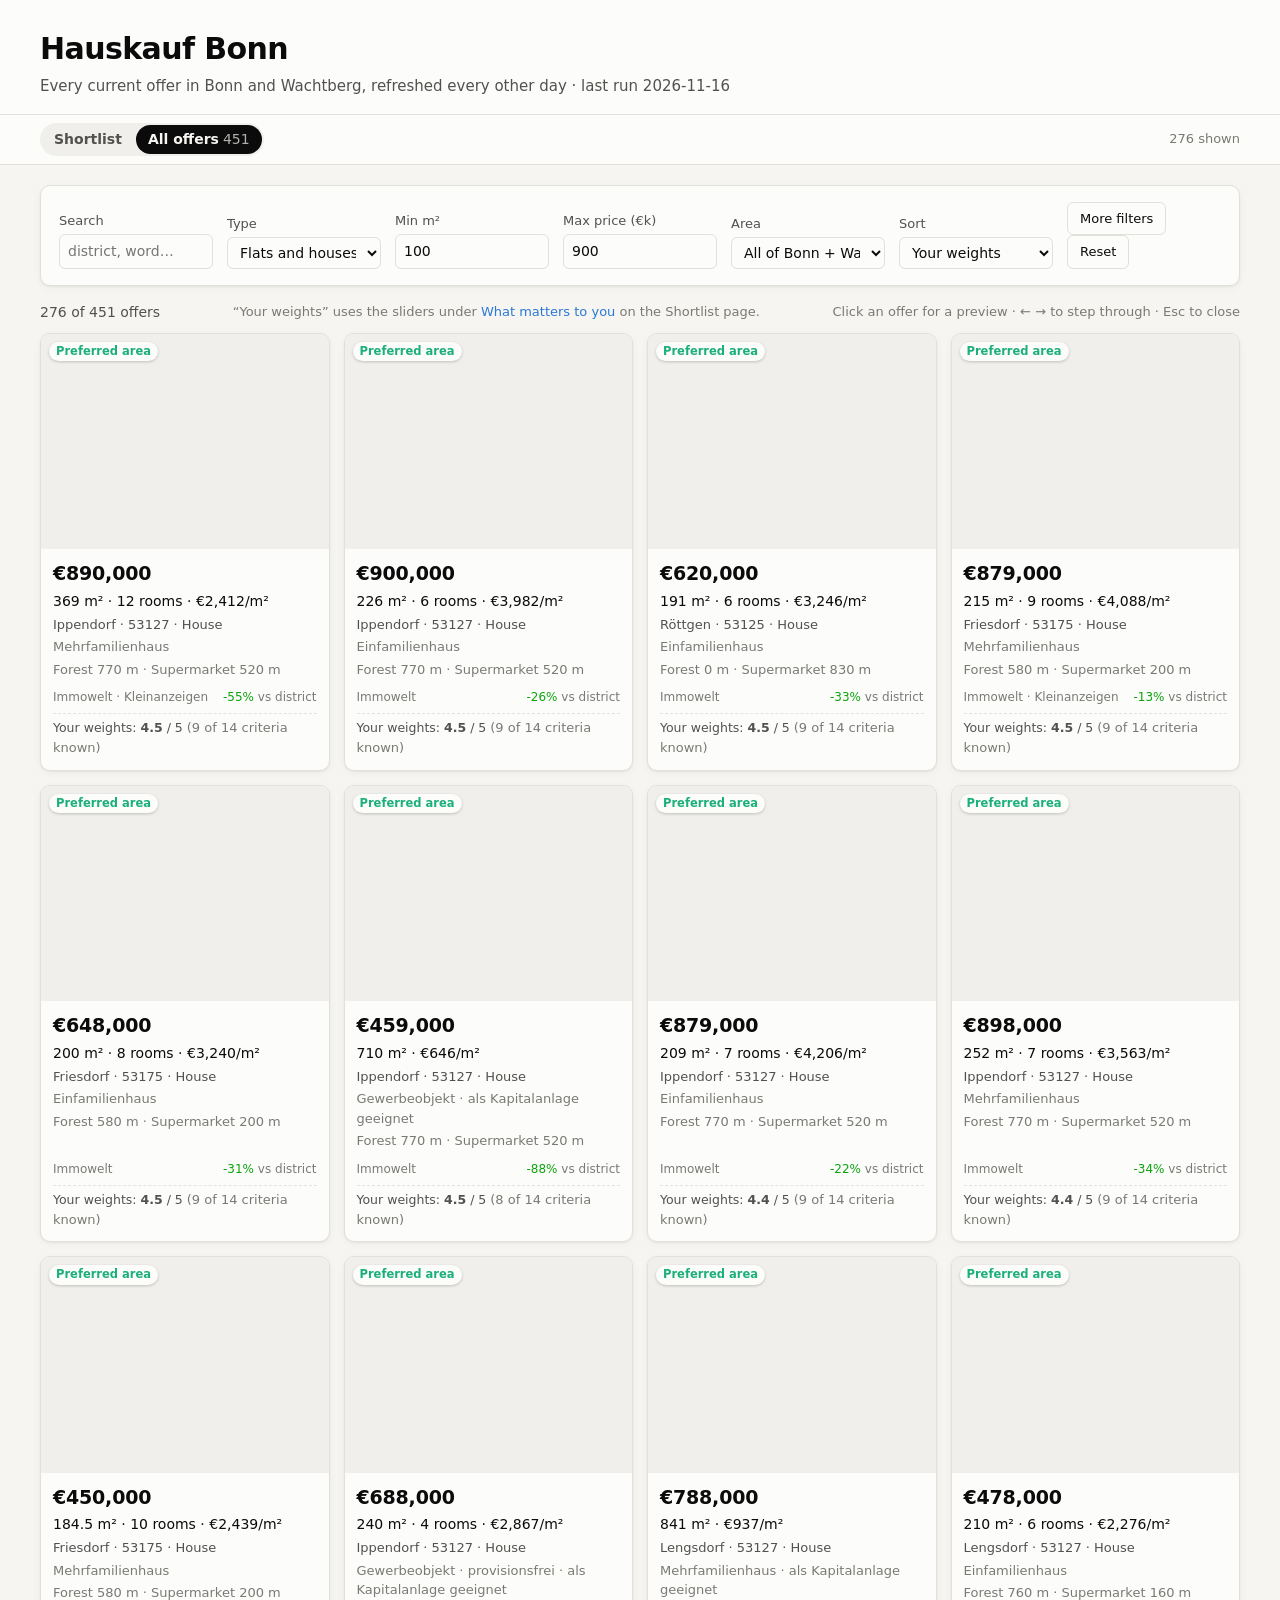
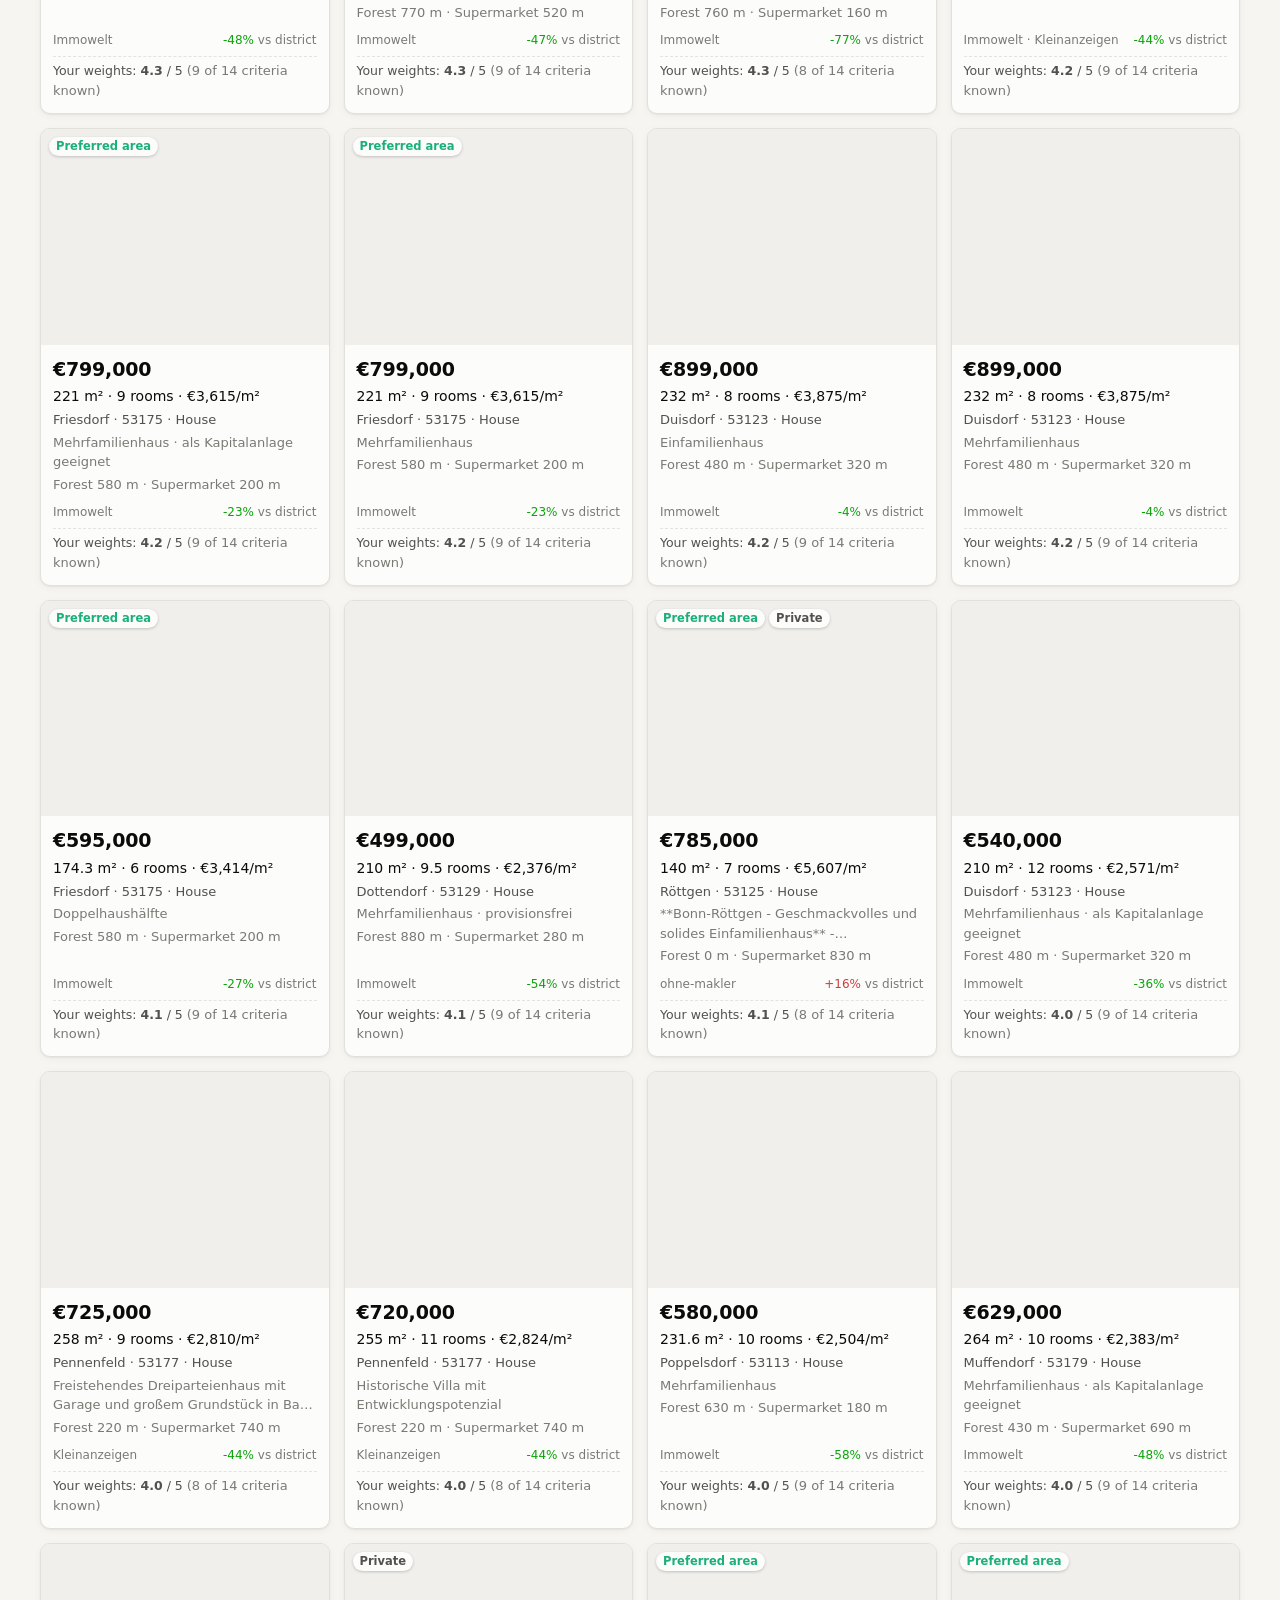
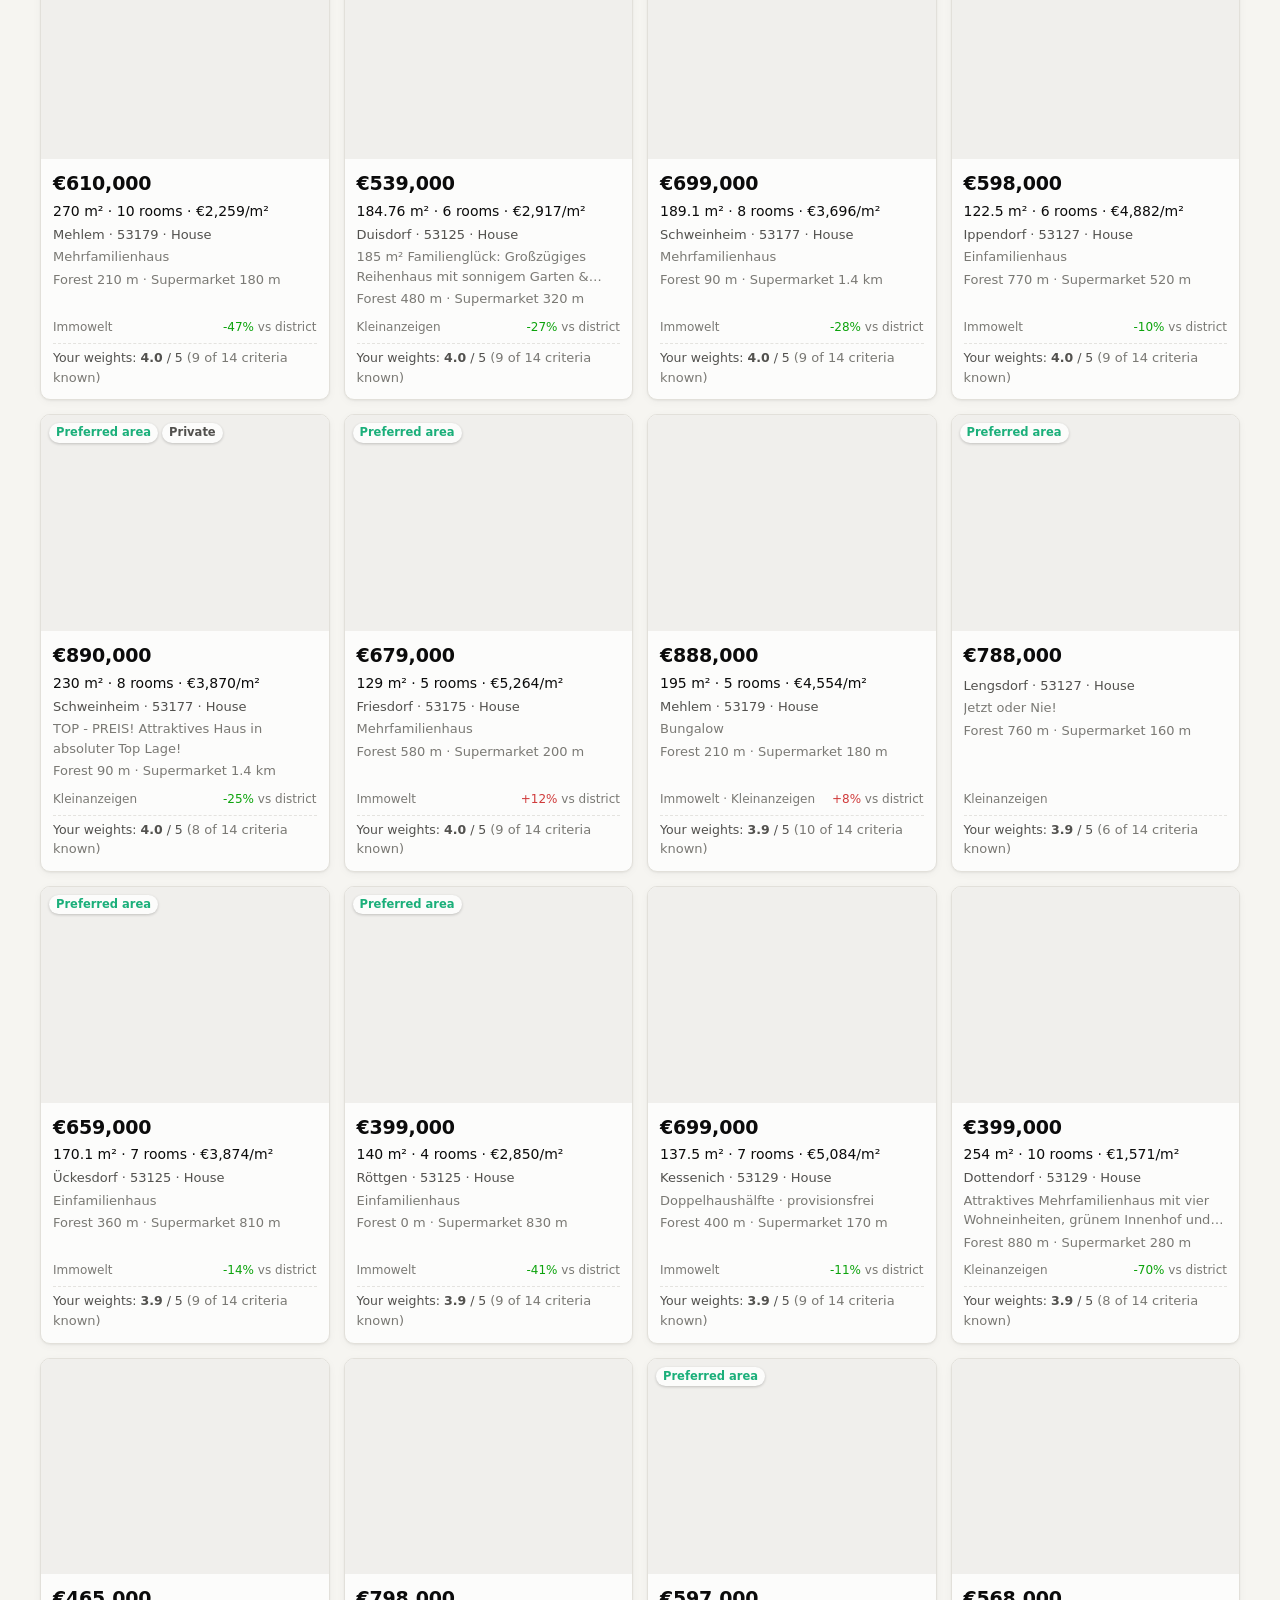
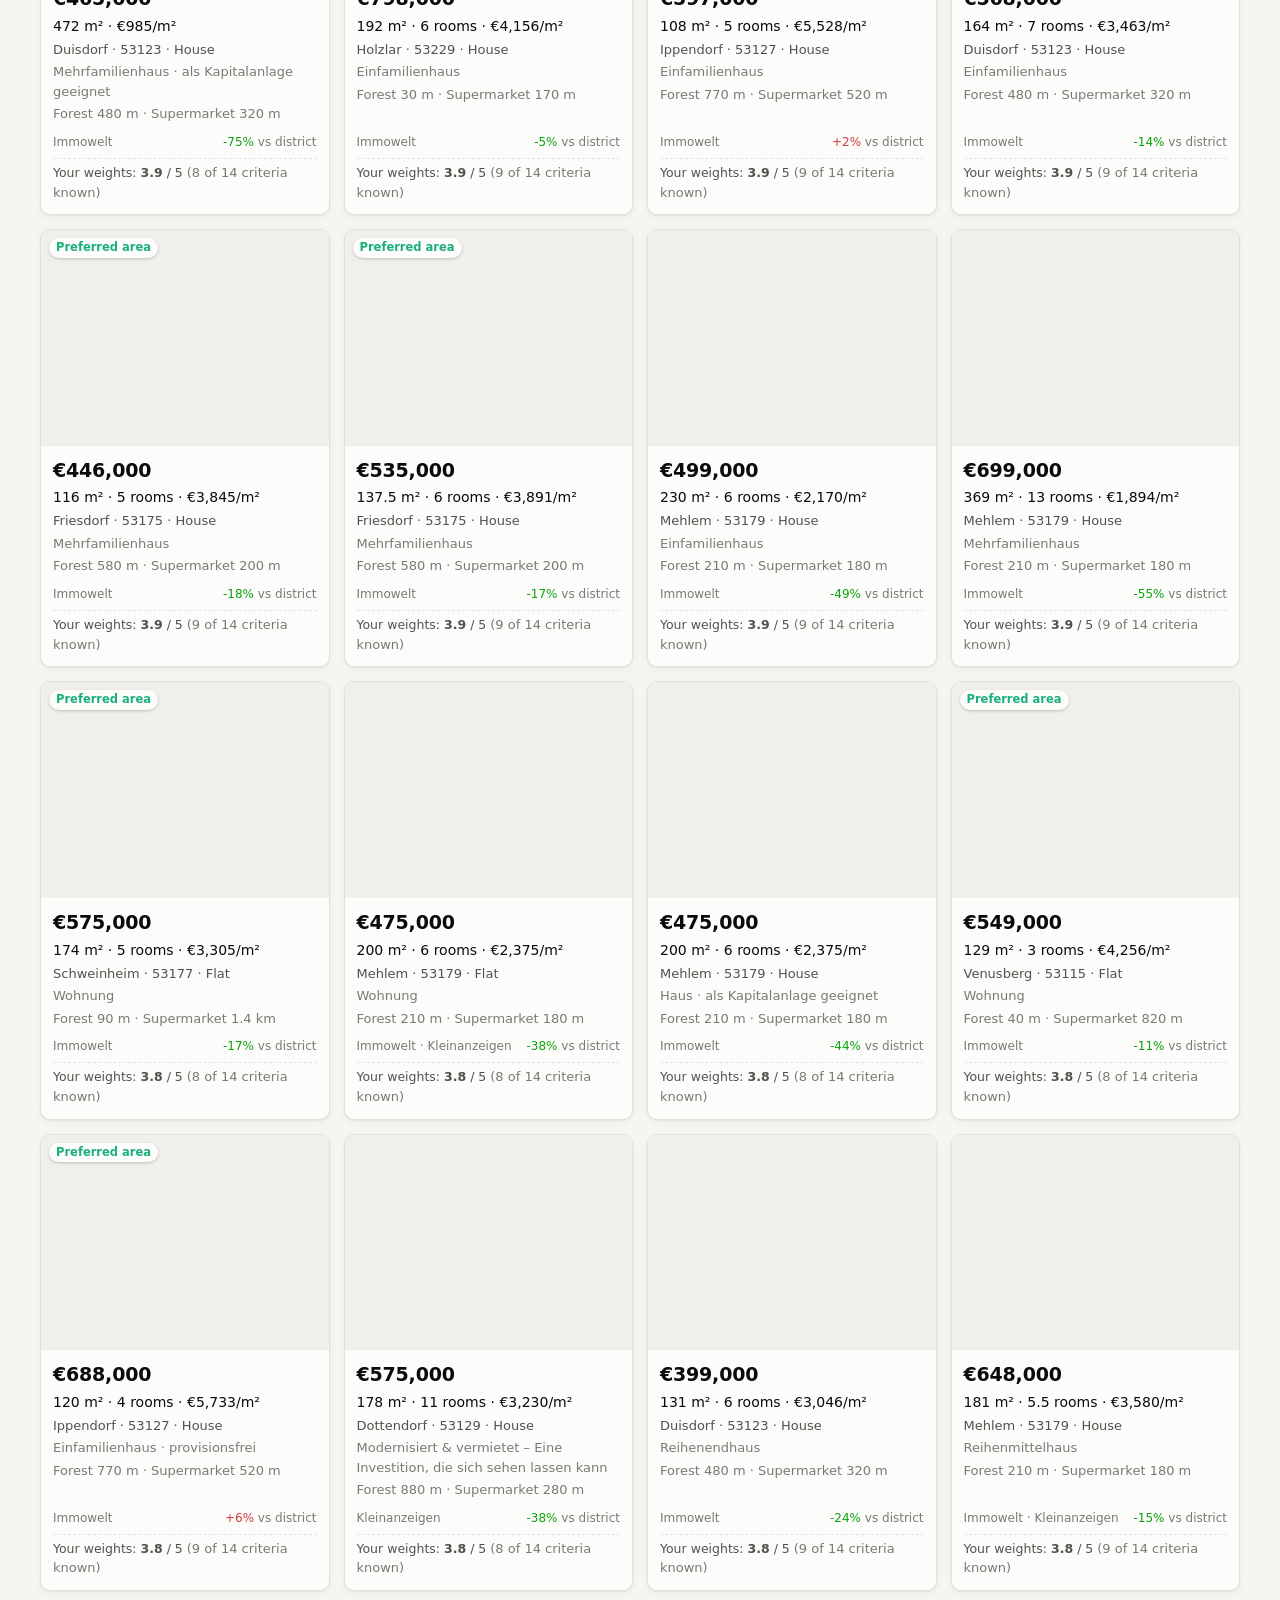
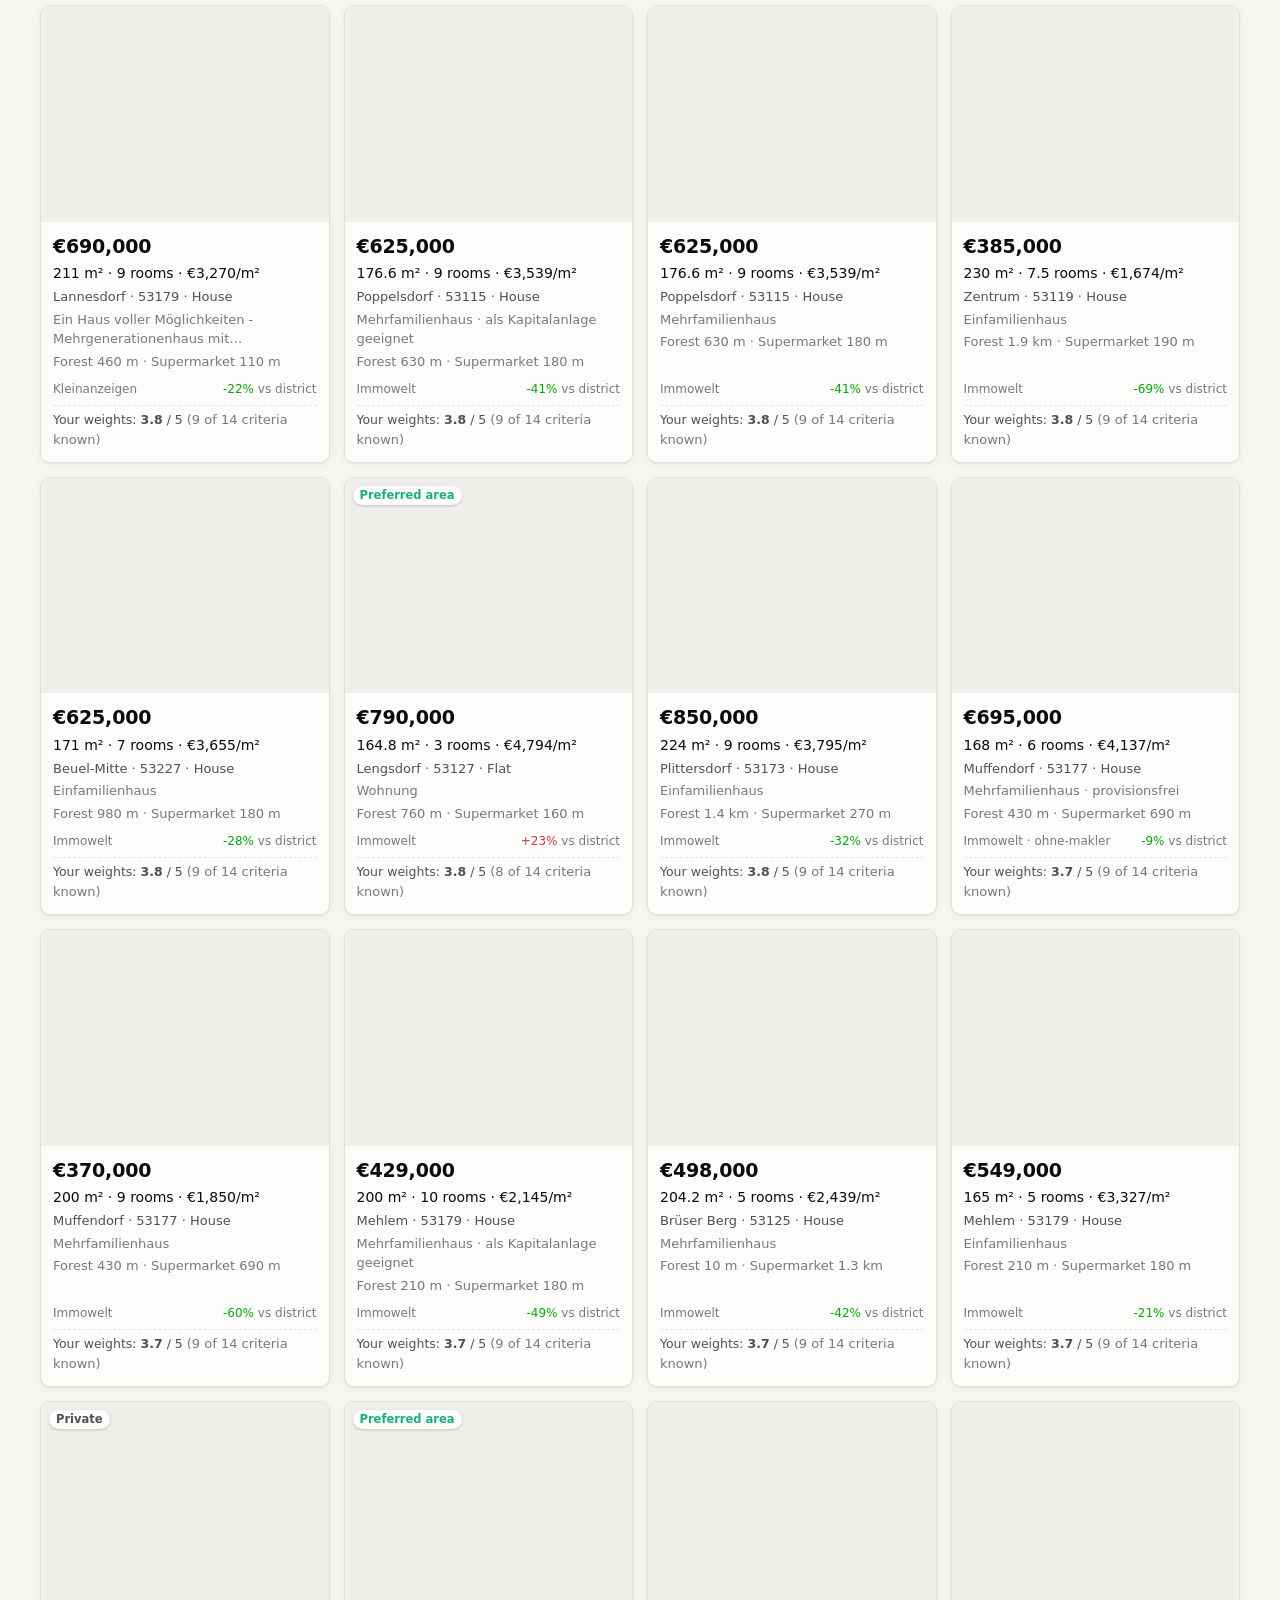
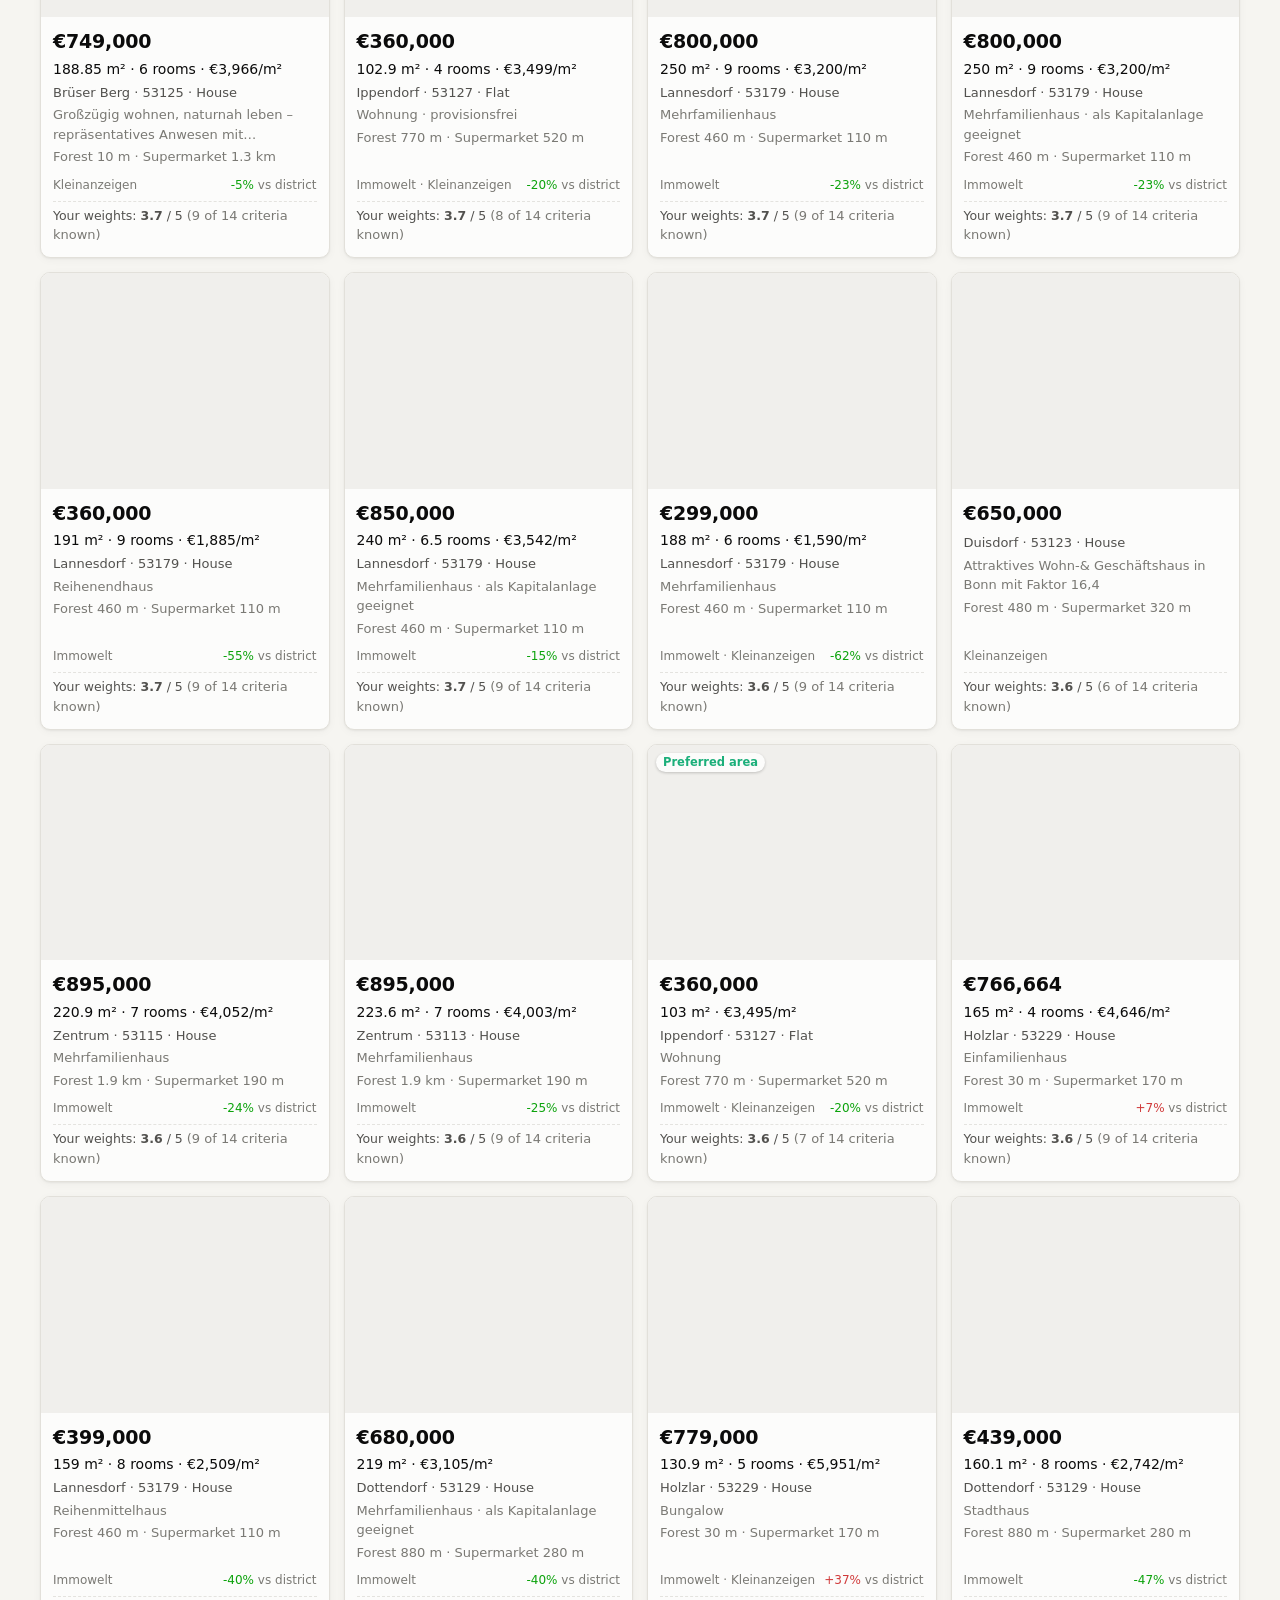
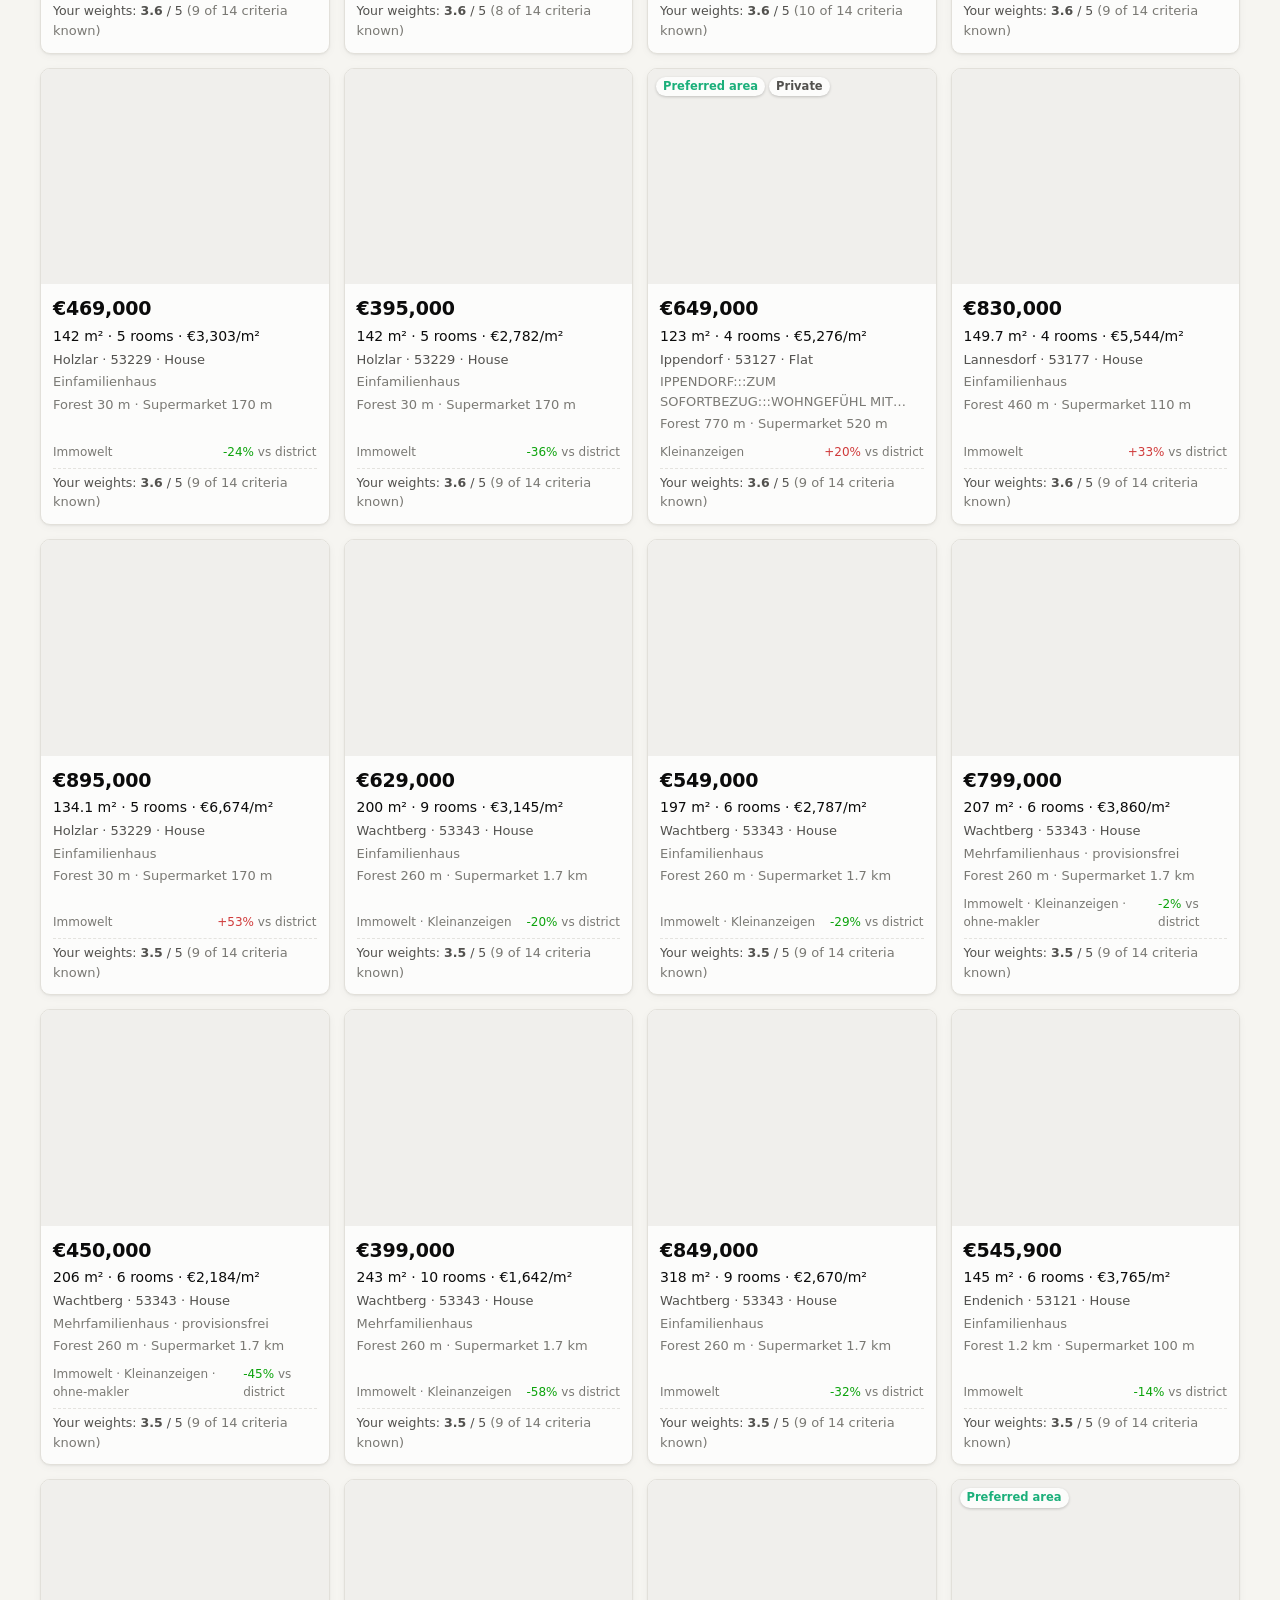
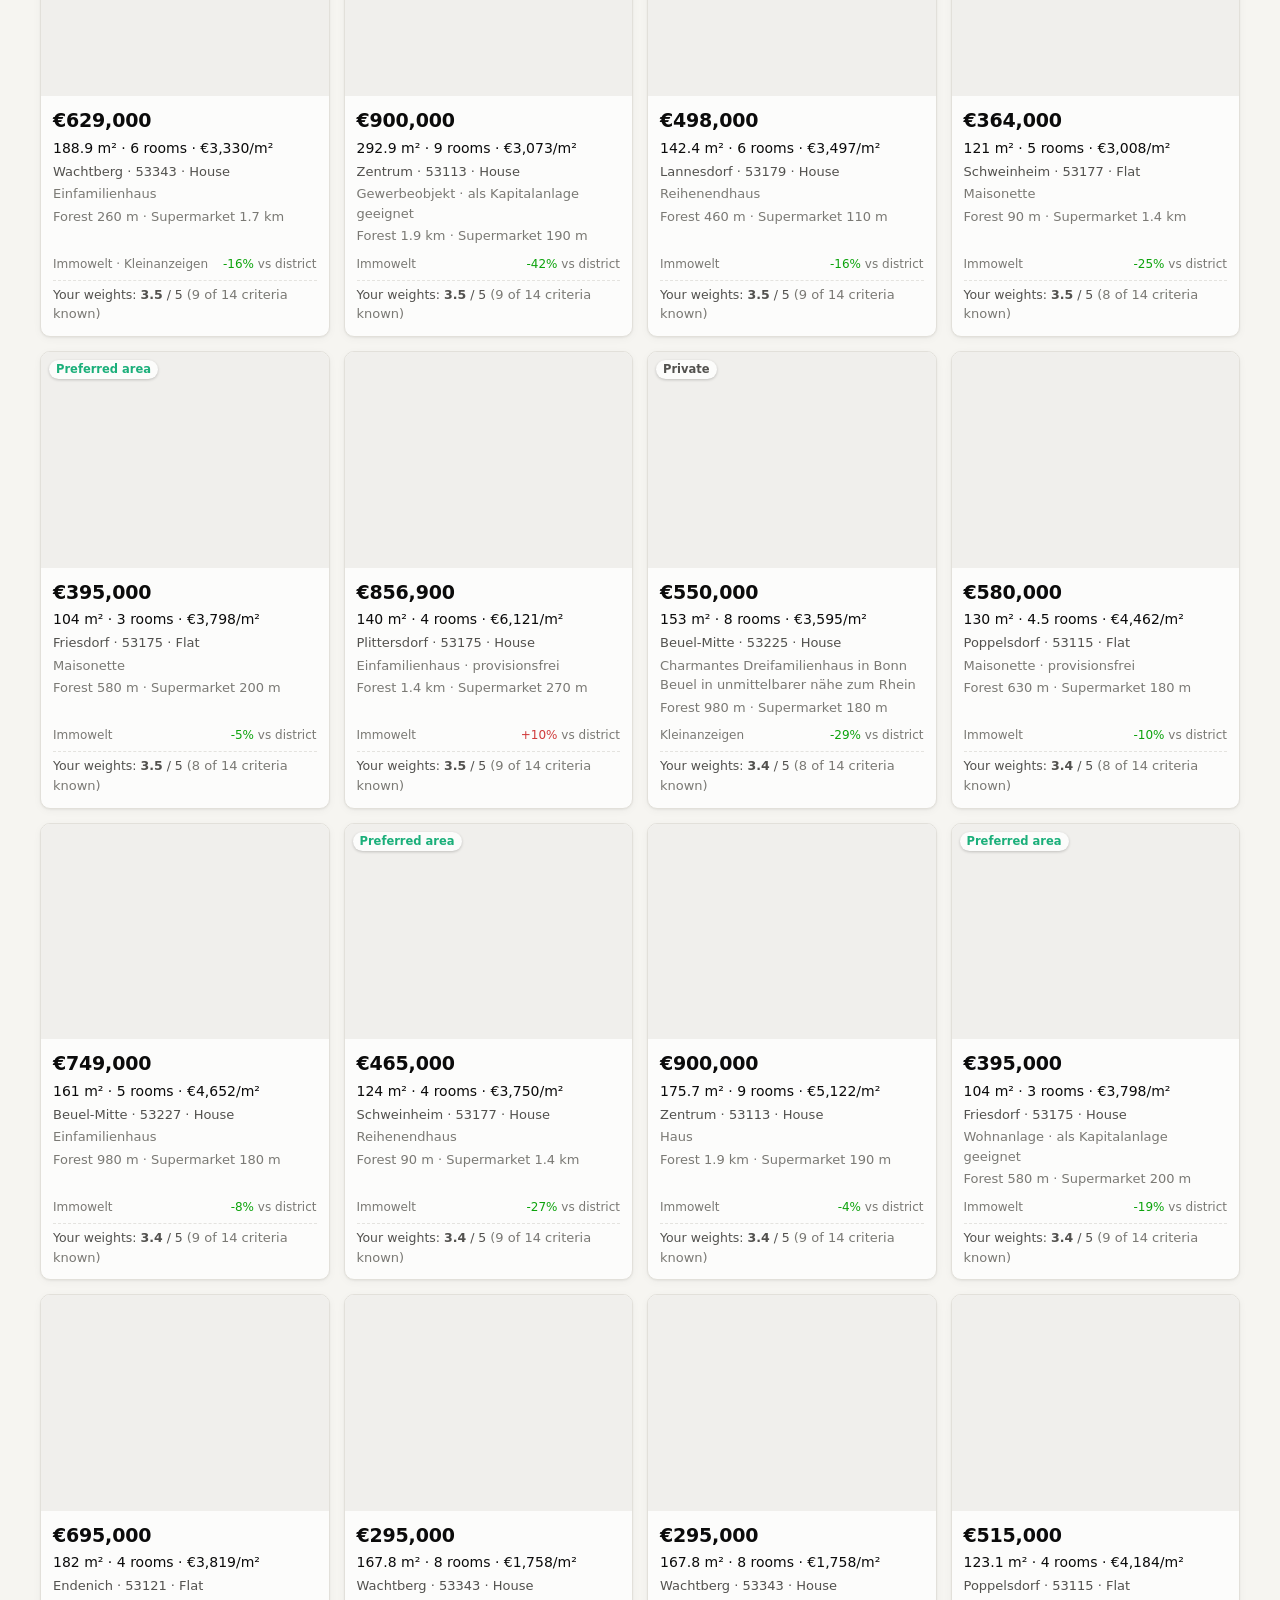
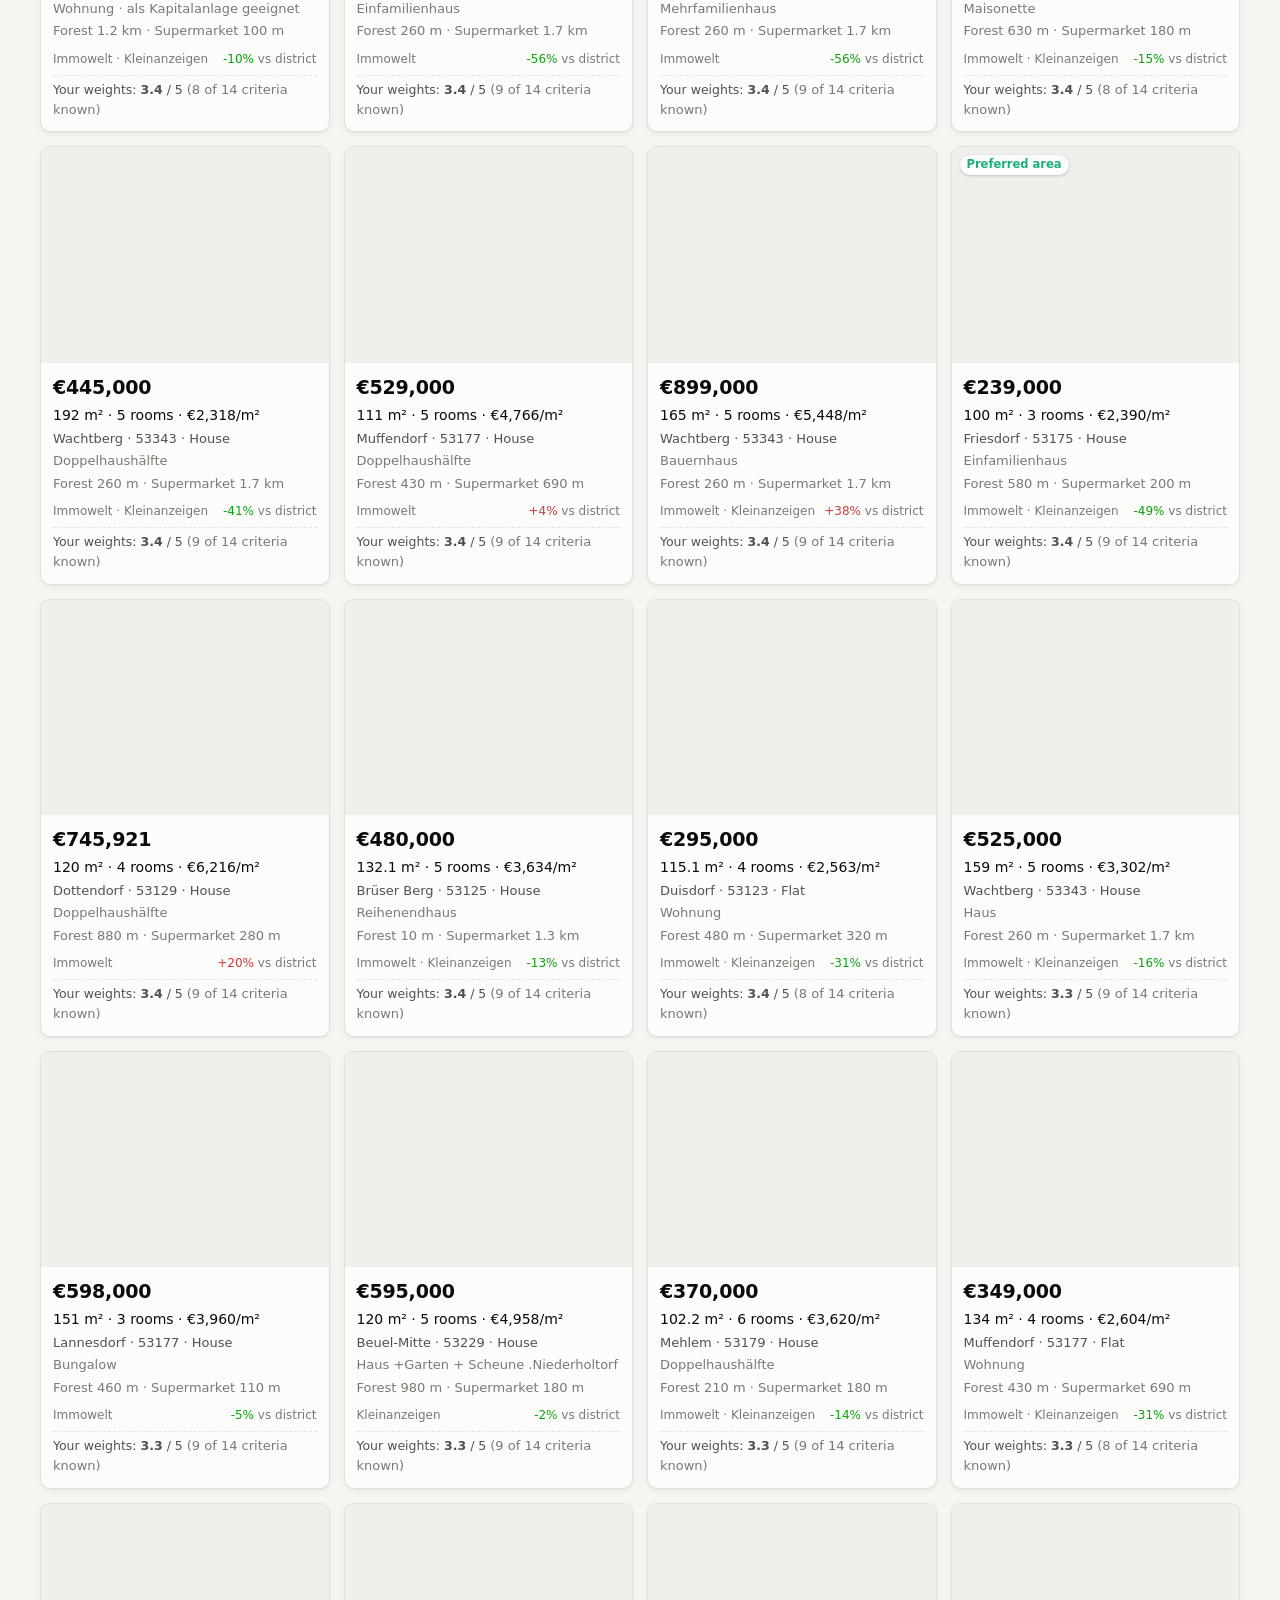
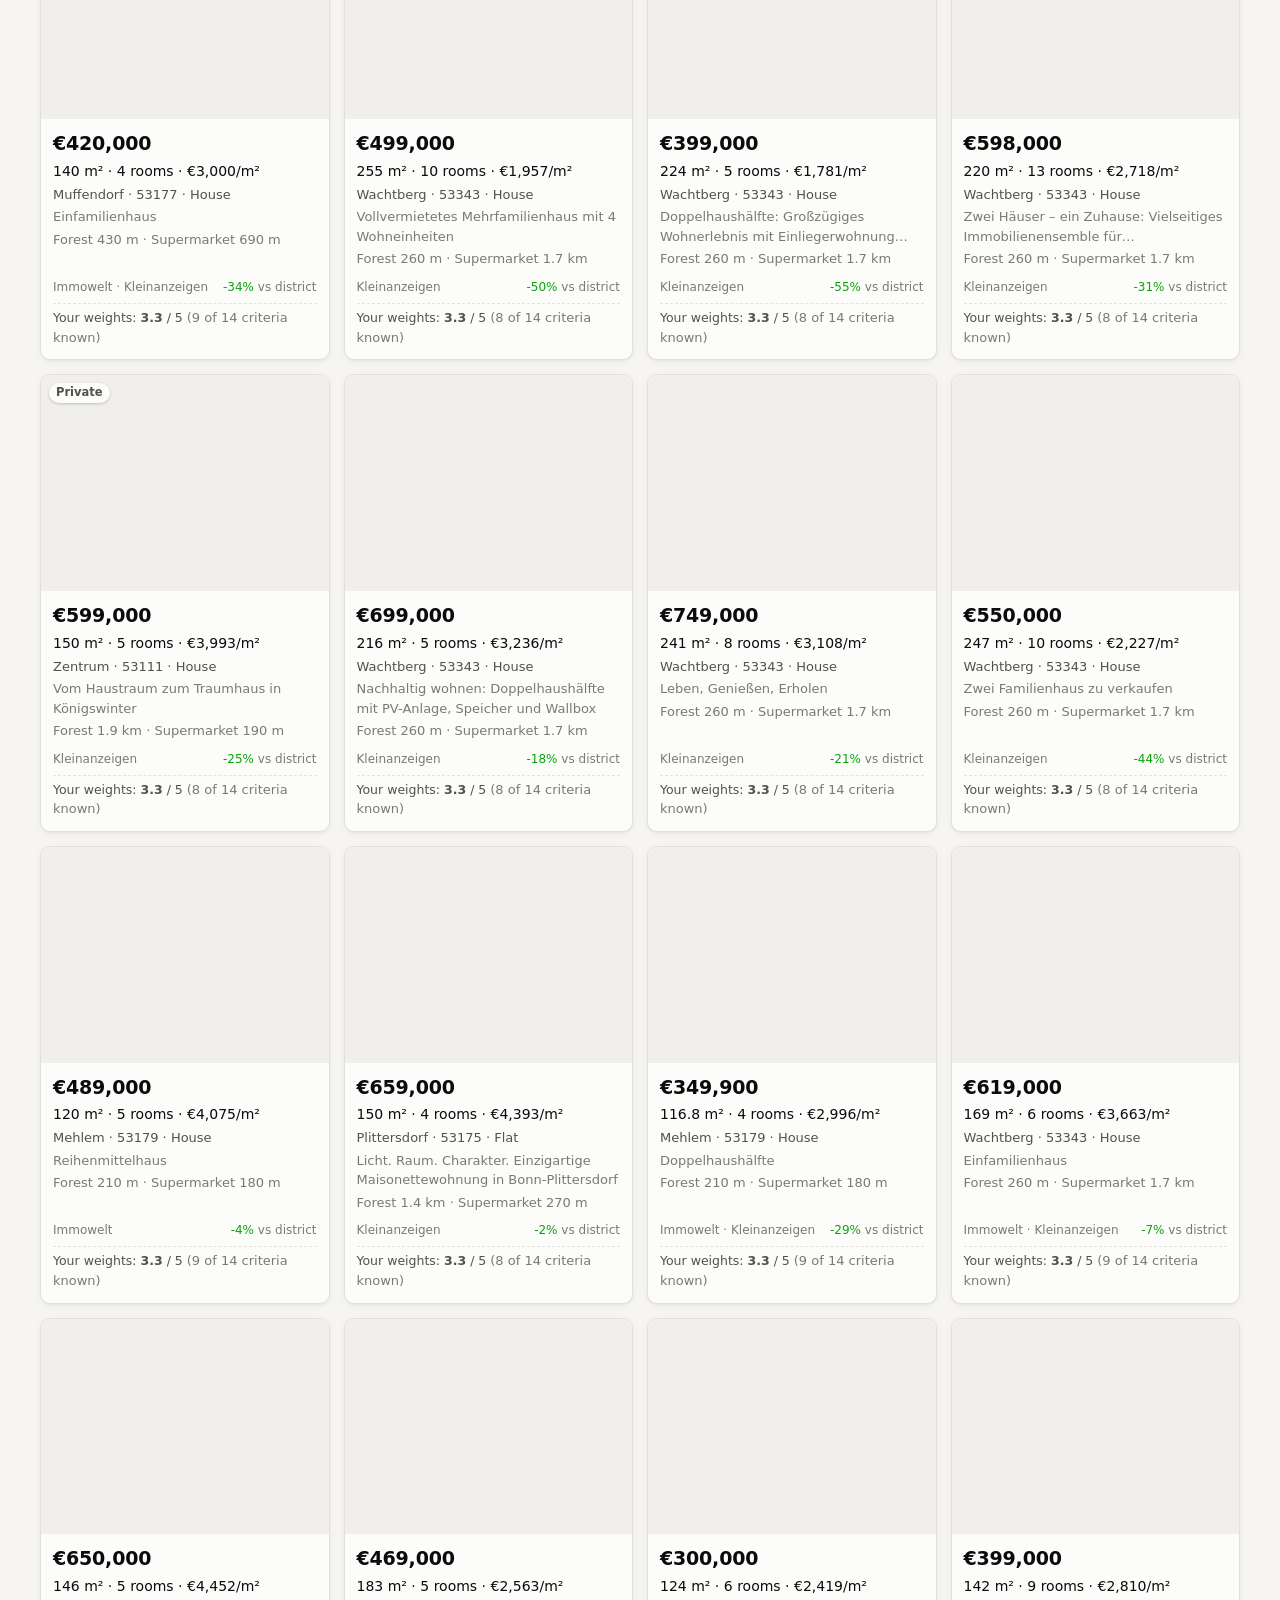
==== commit e270962a: "Simpler views, district maps instead of missing photos, clear monthly costs - Shortlist page: nav do" ====
--- a/offers.html
+++ b/offers.html
@@ -109,6 +109,7 @@
 .form { grid-template-columns: repeat(auto-fit, minmax(150px, 1fr)); }
 .filters { grid-template-columns: repeat(auto-fit, minmax(150px, 1fr)); align-items: end; }
 .form label, .filters label { display: flex; flex-direction: column; gap: 3px; font-size: 13px; color: var(--text-2); }
+.filters:not(.showadv) .adv { display: none !important; }
 .filters label.check { flex-direction: row; align-items: center; gap: 6px; padding-bottom: 6px; }
 .form input, .form select, .filters input:not([type=checkbox]), .filters select {
   font: inherit; font-size: 14px; width: 100%; padding: 6px 8px; color: var(--text); background: var(--surface);
@@ -166,6 +167,17 @@
 /* photos */
 .homecell { display: flex; gap: 10px; align-items: flex-start; }
 .thumb-s { display: block; flex: none; width: 64px; height: 48px; object-fit: cover; border-radius: var(--radius-s); background: var(--surface-2); }
+
+/* district map in place of a photo */
+.dmap { position: absolute; inset: 0; overflow: hidden; background: #e8e6df; }
+.dmap-in { position: absolute; left: 50%; top: 50%; }
+.dmap-in img { position: absolute; width: 256px; height: 256px; max-width: none; filter: saturate(.75); }
+.dmap-ring { position: absolute; left: 50%; top: 50%; transform: translate(-50%, -50%); border: 3px solid var(--accent); border-radius: 50%; background: color-mix(in srgb, var(--accent) 14%, transparent); }
+.dmap-label { position: absolute; left: 50%; bottom: 10px; transform: translateX(-50%); padding: 2px 9px; font-size: 12.5px; font-weight: 650; background: var(--surface); color: var(--text); border-radius: 99px; box-shadow: 0 1px 3px rgb(0 0 0 / .2); white-space: nowrap; }
+.dmap-attr { position: absolute; right: 4px; bottom: 2px; font-size: 9.5px; color: #555; background: rgb(255 255 255 / .7); padding: 0 3px; }
+.thumb-s.mapthumb { position: relative; overflow: hidden; }
+.thumb-s.mapthumb .dmap-label, .thumb-s.mapthumb .dmap-attr { display: none; }
+.thumb-s.mapthumb .dmap-ring { border-width: 2px; }
 
 /* ---------- criteria & weights ---------- */
 button.crit { padding: 0; font: inherit; text-align: left; color: var(--accent); background: none; border: 0; border-bottom: 1px dotted color-mix(in srgb, var(--accent) 60%, transparent); cursor: pointer; }
@@ -210,7 +222,7 @@
 #rank-table td:nth-child(2) { min-width: 220px; }
 .mv { font-size: 11px; font-weight: 650; }
 .listing { margin-top: 16px; }
-.listing .hero { display: block; height: 260px; margin: -16px -18px 14px; border-radius: var(--radius) var(--radius) 0 0; background: var(--surface-2) center / cover no-repeat; }
+.listing .hero { position: relative; overflow: hidden; display: block; height: 260px; margin: -16px -18px 14px; border-radius: var(--radius) var(--radius) 0 0; background: var(--surface-2) center / cover no-repeat; }
 .listing .head { display: flex; flex-wrap: wrap; gap: 8px 14px; align-items: baseline; justify-content: space-between; }
 .listing .head h3 { margin: 0; font-size: 18px; }
 .facts { display: grid; grid-template-columns: repeat(auto-fit, minmax(170px, 1fr)); gap: 6px 16px; margin: 10px 0; font-size: 14px; }
@@ -219,6 +231,38 @@
 .cols3 ul { margin: 4px 0 0; padding-left: 18px; } .cols3 h4 { margin: 0; font-size: 13px; color: var(--text-2); }
 .verdict { margin-top: 10px; padding: 8px 12px; font-size: 14px; background: var(--surface-2); border-left: 3px solid var(--accent); border-radius: 0 6px 6px 0; }
 .remember { font-size: 13px; color: var(--text-2); }
+.keyfacts { margin: 8px 0 0; font-size: 14px; color: var(--text-2); }
+details.sect { margin-top: 10px; background: var(--surface); border: 1px solid var(--border); border-radius: var(--radius); padding: 12px 16px; }
+details.sect > summary { list-style: none; display: flex; align-items: center; gap: 8px; color: var(--text); }
+details.sect > summary::-webkit-details-marker { display: none; }
+details.sect > summary::before { content: "▸"; color: var(--text-3); transition: transform .15s; }
+details.sect[open] > summary::before { transform: rotate(90deg); }
+details.sect > summary h3 { margin: 0; font-size: 16px; }
+details.sect[open] > summary { margin-bottom: 12px; }
+.finetune { margin-top: 4px; } .finetune > summary { font-size: 14px; margin-bottom: 8px; }
+details.more { margin-top: 8px; border-top: 1px solid var(--grid); padding-top: 8px; }
+details.more > summary { font-size: 14px; }
+details.more[open] > summary { margin-bottom: 8px; }
+.buygrid { display: grid; grid-template-columns: minmax(0, 5fr) minmax(0, 6fr); gap: 18px 28px; margin-top: 10px; }
+.buyin fieldset { margin: 0 0 12px; padding: 0; border: 0; }
+.buyin legend { padding: 0; margin-bottom: 6px; font-size: 12px; font-weight: 650; letter-spacing: .04em; text-transform: uppercase; color: var(--text-3); }
+.buyin label[data-k="down"] input { font-weight: 650; border-color: var(--accent); }
+.buyin input:disabled { color: var(--text-3); background: var(--surface-2); }
+.buyout h4 { margin: 0 0 6px; font-size: 12px; letter-spacing: .04em; text-transform: uppercase; color: var(--text-3); }
+.buyout h4:not(:first-child) { margin-top: 14px; }
+.buyout .out { margin-top: 0; grid-template-columns: repeat(auto-fit, minmax(150px, 1fr)); }
+.monthly { margin-bottom: 4px; }
+.mtotal { display: flex; justify-content: space-between; align-items: baseline; padding: 10px 12px; border-radius: 8px; background: var(--accent-soft); }
+.mtotal span { font-weight: 600; color: var(--text-2); } .mtotal b { font-size: 26px; letter-spacing: -.02em; }
+.mstack { display: flex; height: 10px; margin: 8px 0 4px; overflow: hidden; border-radius: 5px; background: var(--surface-2); }
+.mstack > span { height: 100%; border-right: 1px solid var(--surface); }
+.mtable { font-size: 13.5px; } .mtable td { padding: 3px 4px; border-bottom: 1px solid var(--grid); }
+.mtable tbody tr:hover { background: none; }
+.mtable i { display: inline-block; width: 9px; height: 9px; margin-right: 7px; border-radius: 2px; vertical-align: middle; }
+.mtable tr.sum td { font-weight: 600; border-bottom: 0; } .mtable tr.sum:first-of-type td { border-top: 2px solid var(--border); }
+.costline { margin: 8px 0 0; padding: 8px 12px; font-size: 14px; background: var(--surface-2); border-radius: 8px; }
+.costline b { font-size: 16px; }
+.warnline { margin: 0 0 12px; padding: 8px 12px; font-size: 13.5px; border-left: 3px solid var(--warn); background: color-mix(in srgb, var(--warn) 10%, transparent); border-radius: 0 6px 6px 0; }
 
 /* ---------- offers page ---------- */
 .bar2 { display: flex; justify-content: space-between; align-items: center; gap: 10px; flex-wrap: wrap; margin: 16px 0 10px; font-size: 14px; color: var(--text-2); }
@@ -247,6 +291,7 @@
 .pv-pos { font-size: 12px; color: var(--text-3); }
 
 /* ---------- responsive ---------- */
+@media (max-width: 900px) { .buygrid { grid-template-columns: 1fr; } }
 @media (max-width: 720px) {
   body { font-size: 14px; }
   header.top .wrap { padding: 18px 14px 12px; }
@@ -255,6 +300,7 @@
   .card { padding: 12px 14px; }
   .listing .hero { height: 180px; margin: -12px -14px 12px; }
   #map { height: 380px; }
+  .buygrid { grid-template-columns: 1fr; }
   .moneyw .wrow { grid-template-columns: 1fr; gap: 2px; }
   .moneyw .wrow .val { text-align: left; }
   .wrow { grid-template-columns: minmax(0, 1fr) 90px 80px; }
@@ -295,16 +341,16 @@
       <label>Type<select id="f-kind"><option value="">Flats and houses</option><option value="flat">Flats</option><option value="house">Houses</option></select></label>
       <label>Min m²<input id="f-size" type="number" step="5"></label>
       <label>Max price (€k)<input id="f-price" type="number" step="25"></label>
-      <label>Min rooms<input id="f-rooms" type="number" step="1"></label>
+      <label class="adv">Min rooms<input id="f-rooms" type="number" step="1"></label>
       <label>Area<select id="f-area"><option value="">All of Bonn + Wachtberg</option><option value="4">Preferred (fit ≥ 4)</option><option value="3">Fit ≥ 3</option><option value="nohh">All except Heiderhof</option></select></label>
-      <label>Source<select id="f-src"><option value="">All portals</option></select></label>
-      <label>Seen<select id="f-new"><option value="">Any time</option><option value="1">New in latest run</option><option value="7">Last 7 days</option><option value="30">Last 30 days</option></select></label>
+      <label class="adv">Source<select id="f-src"><option value="">All portals</option></select></label>
+      <label class="adv">Seen<select id="f-new"><option value="">Any time</option><option value="1">New in latest run</option><option value="7">Last 7 days</option><option value="30">Last 30 days</option></select></label>
       <label>Sort<select id="f-sort">
         <option value="you">Your weights</option><option value="new">Newest first</option><option value="price">Price ↑</option><option value="m2">€/m² ↑</option>
         <option value="vs">Cheapest vs district</option><option value="size">Largest first</option><option value="fit">Preferred area first</option><option value="hood">Best neighbourhood</option><option value="forest">Closest to forest</option></select></label>
-      <label class="check"><input type="checkbox" id="f-private"> Private sellers only</label>
-      <label class="check"><input type="checkbox" id="f-gone"> Show gone</label>
-      <label><button class="btn" id="f-reset" type="button">Reset filters</button></label>
+      <label class="check adv"><input type="checkbox" id="f-private"> Private sellers only</label>
+      <label class="check adv"><input type="checkbox" id="f-gone"> Show gone</label>
+      <label class="fbtns"><span><button class="btn" id="f-more" type="button">More filters</button> <button class="btn" id="f-reset" type="button">Reset</button></span></label>
     </div>
   </div>
   <div class="bar2"><span id="count"></span><span class="note">“Your weights” uses the sliders under <a href="overview.html#ranking">What matters to you</a> on the Shortlist page.</span><span class="note">Click an offer for a preview · ← → to step through · Esc to close</span></div>
@@ -444,7 +490,22 @@
     dlg.showModal();
   }
   document.addEventListener("click", ev => { const b = ev.target.closest("button.crit"); if (b) { ev.preventDefault(); ev.stopPropagation(); explain(b.dataset.crit); } }, true);
-  return {rule, CRITS, BY, GROUPS, AM, districtOf, area, space, forListing, weighted, breakdownTable, label, bar, explain, m, setExamples: f => { examplesFn = f; }};
+  // Small OpenStreetMap snapshot centred on a district with a circle around it – used where there's no photo.
+  // Homes are only known at district level, so the circle marks the area, not the house.
+  function districtMap(lat, lon, label, {zoom = 13, radiusM = 800, cols = 5, rows = 3} = {}) {
+    if (lat == null || lon == null) return "";
+    const n = 2 ** zoom, x = (lon + 180) / 360 * n, lr = lat * Math.PI / 180;
+    const y = (1 - Math.log(Math.tan(lr) + 1 / Math.cos(lr)) / Math.PI) / 2 * n;
+    const tx = Math.floor(x), ty = Math.floor(y), hx = Math.floor(cols / 2), hy = Math.floor(rows / 2);
+    const offX = (hx + x - tx) * 256, offY = (hy + y - ty) * 256;
+    const rPx = radiusM / (156543.03 * Math.cos(lr) / n);
+    let tiles = "";
+    for (let j = 0; j < rows; j++) for (let i = 0; i < cols; i++)
+      tiles += `<img src="https://tile.openstreetmap.org/${zoom}/${tx - hx + i}/${ty - hy + j}.png" style="left:${i * 256}px;top:${j * 256}px" alt="" loading="lazy" referrerpolicy="strict-origin-when-cross-origin">`;
+    return `<div class="dmap" title="Approximate area: ${e(label || "")}"><div class="dmap-in" style="transform:translate(${-offX}px,${-offY}px)">${tiles}</div>
+      <span class="dmap-ring" style="width:${2 * rPx}px;height:${2 * rPx}px"></span>${label ? `<span class="dmap-label">${e(label)}</span>` : ""}<span class="dmap-attr">© OpenStreetMap</span></div>`;
+  }
+  return {districtMap, rule, CRITS, BY, GROUPS, AM, districtOf, area, space, forListing, weighted, breakdownTable, label, bar, explain, m, setExamples: f => { examplesFn = f; }};
 })();
 
 const $ = (s, el = document) => el.querySelector(s);
@@ -475,7 +536,7 @@
 $("#updated").textContent = F.updated; $("#offers-count").textContent = F.active;
 
 // ---------- filters (kept on this device) ----------
-const DEF = {q: "", kind: "", size: 100, price: 900, rooms: 3, area: "", src: "", new: "", sort: "you", private: false, gone: false};
+const DEF = {q: "", kind: "", size: 100, price: 900, rooms: "", area: "", src: "", new: "", sort: "you", private: false, gone: false};
 let S = Object.assign({}, DEF, store.get("offer-filters", {}));
 const FIELDS = {q: "f-q", kind: "f-kind", size: "f-size", price: "f-price", rooms: "f-rooms", area: "f-area", src: "f-src", new: "f-new", sort: "f-sort", private: "f-private", gone: "f-gone"};
 F.sources.forEach(s => $("#f-src").add(new Option(s.label, s.name)));
@@ -487,6 +548,7 @@
     store.set("offer-filters", S); render();
   });
 }
+$("#f-more").onclick = () => { const on = $("#filters").classList.toggle("showadv"); $("#f-more").textContent = on ? "Fewer filters" : "More filters"; };
 $("#f-reset").onclick = () => { S = Object.assign({}, DEF); store.set("offer-filters", S); syncInputs(); render(); };
 
 function visible() {
@@ -525,6 +587,7 @@
 }
 const vsTxt = o => o.vs_district == null ? "" : `<span class="${o.vs_district > 0 ? "neg" : "pos"}">${o.vs_district > 0 ? "+" : ""}${o.vs_district}%</span> vs district`;
 const facts = o => [o.size_m2 ? `${o.size_m2.toLocaleString("en-US")} m²` : null, o.rooms ? `${o.rooms} rooms` : null, o.eur_m2 ? `${fmtE(o.eur_m2)}/m²` : null].filter(Boolean).join(" · ");
+const areaMap = o => { const d = DATA.districts[o.district]; return d ? QC.districtMap(d.lat, d.lon, `${o.area} – approximate area`) : `<div class="dmap nomap"><span class="dmap-label">${esc(o.area)} · ${esc(o.zip ?? "")} – no photo</span></div>`; };
 const img = o => o.image ? `background-image:url('${esc(o.image)}')` : "";
 let CUR = [];
 function render() {
@@ -532,7 +595,7 @@
   $("#count").textContent = `${CUR.length} of ${OFFERS.filter(o => o.active).length} offers`;
   $("#navinfo").textContent = `${CUR.length} shown`;
   $("#offers").innerHTML = CUR.length ? CUR.map(o => `<article class="offer${o.active ? "" : " gone"}" data-k="${esc(o.key)}">
-      <div class="thumb" style="${img(o)}"><div class="badges">${badges(o)}</div></div>
+      <div class="thumb" style="${img(o)}">${o.image ? "" : areaMap(o)}<div class="badges">${badges(o)}</div></div>
       <div class="body"><div class="price">${o.price ? fmtE(o.price) : "Price on request"}</div>
         <div class="facts1">${facts(o)}</div>
         <div class="where">${esc(o.area)} ${o.zip ? `· ${esc(o.zip)}` : ""} · ${o.kind === "house" ? "House" : "Flat"}</div>
@@ -558,6 +621,8 @@
   if (!o) { if (pv.open) pv.close(); return; }
   const i = CUR.findIndex(x => x.key === key);
   $("#pv-img").style.backgroundImage = o.image ? `url('${o.image.replace(/'/g, "%27")}')` : "";
+  $("#pv-img").querySelector(".dmap")?.remove();
+  if (!o.image) $("#pv-img").insertAdjacentHTML("afterbegin", areaMap(o));
   $("#pv-prev").style.visibility = i > 0 ? "visible" : "hidden"; $("#pv-next").style.visibility = i >= 0 && i < CUR.length - 1 ? "visible" : "hidden";
   const hist = (o.price_history || []).map(([d, p]) => `${esc(d)}: ${fmtE(p)}`).join(" → ");
   const rows = [["Price", o.price ? fmtE(o.price) : "on request"], ["Living area", o.size_m2 ? o.size_m2 + " m²" : "–"], ["Rooms", o.rooms ?? "–"],
@@ -610,6 +675,7 @@
 
 window.addEventListener("scroll", () => $("#totop").classList.toggle("show", window.scrollY > 600), {passive: true});
 $("#totop").onclick = () => window.scrollTo({top: 0, behavior: "smooth"});
+if (["rooms", "src", "new", "private", "gone"].some(k => S[k] !== DEF[k])) { $("#filters").classList.add("showadv"); $("#f-more").textContent = "Fewer filters"; }
 syncInputs(); render(); showPreview();
 </script>
 </body>
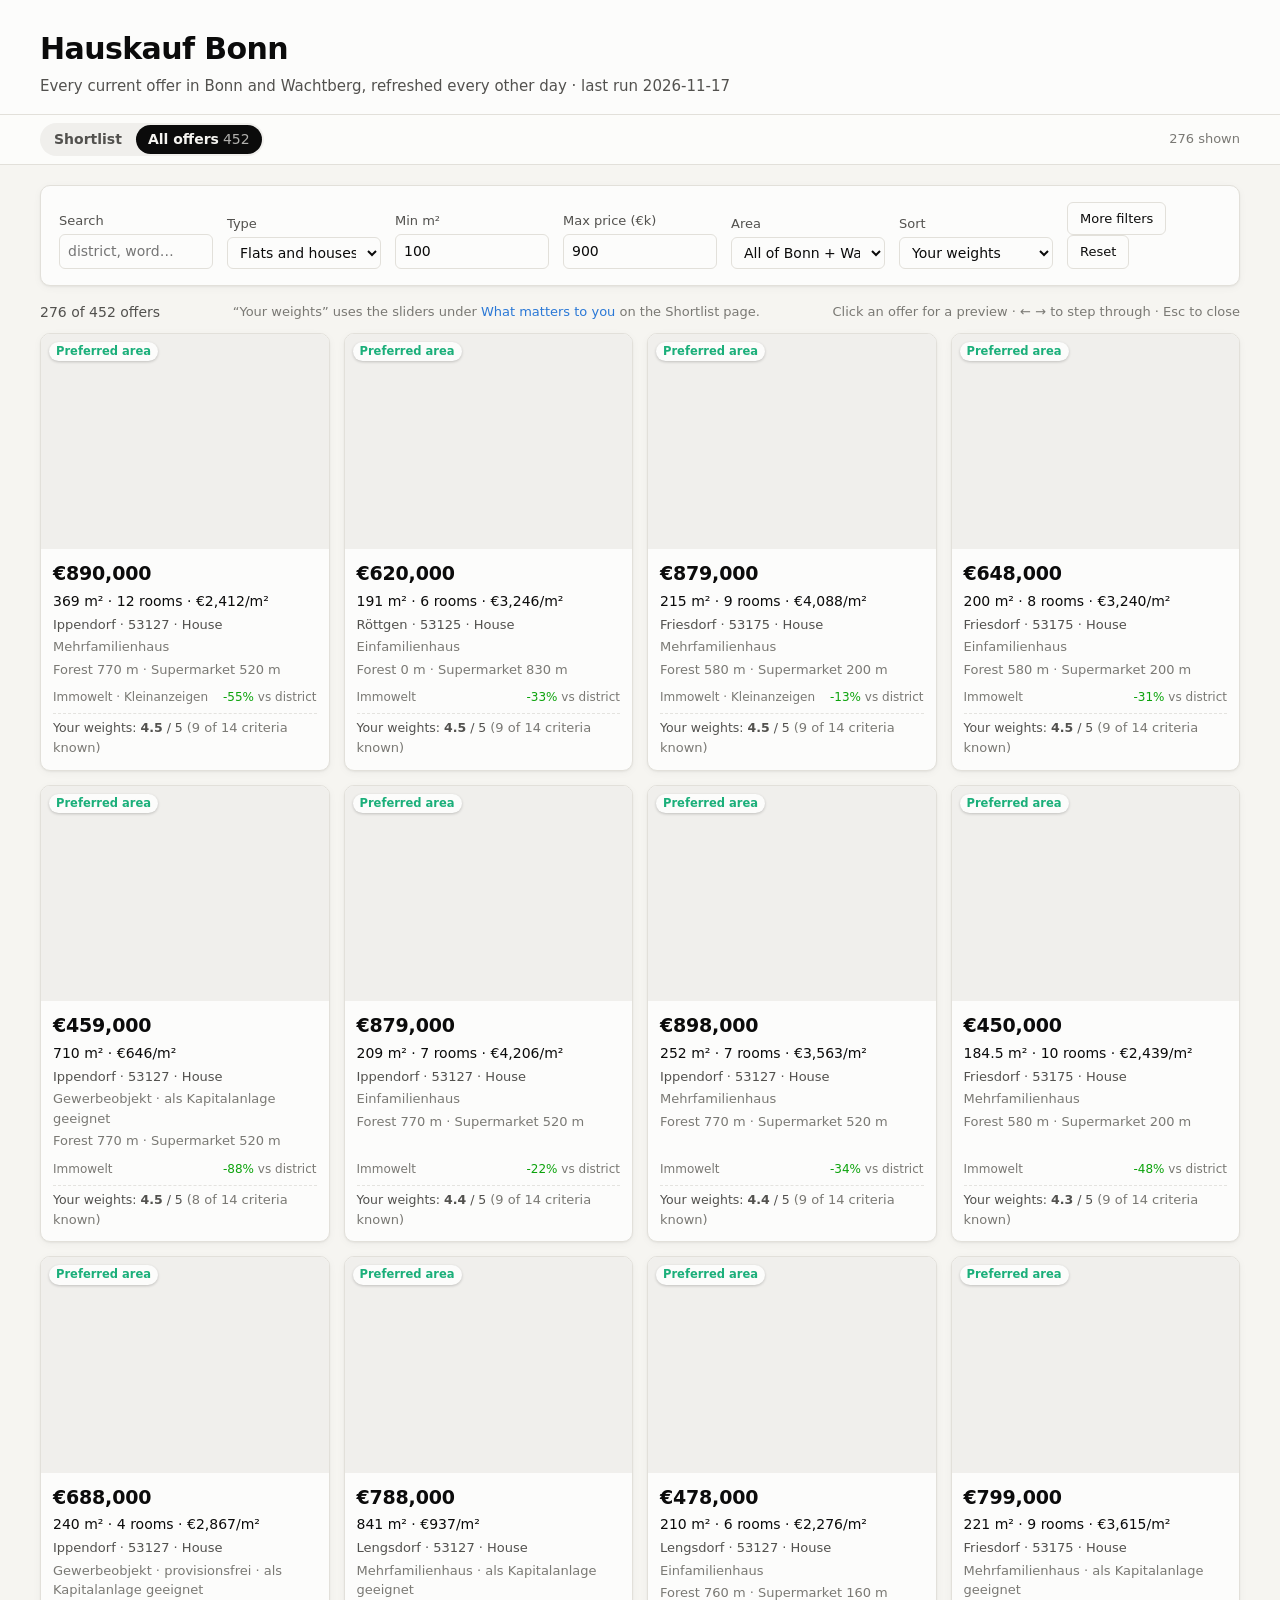
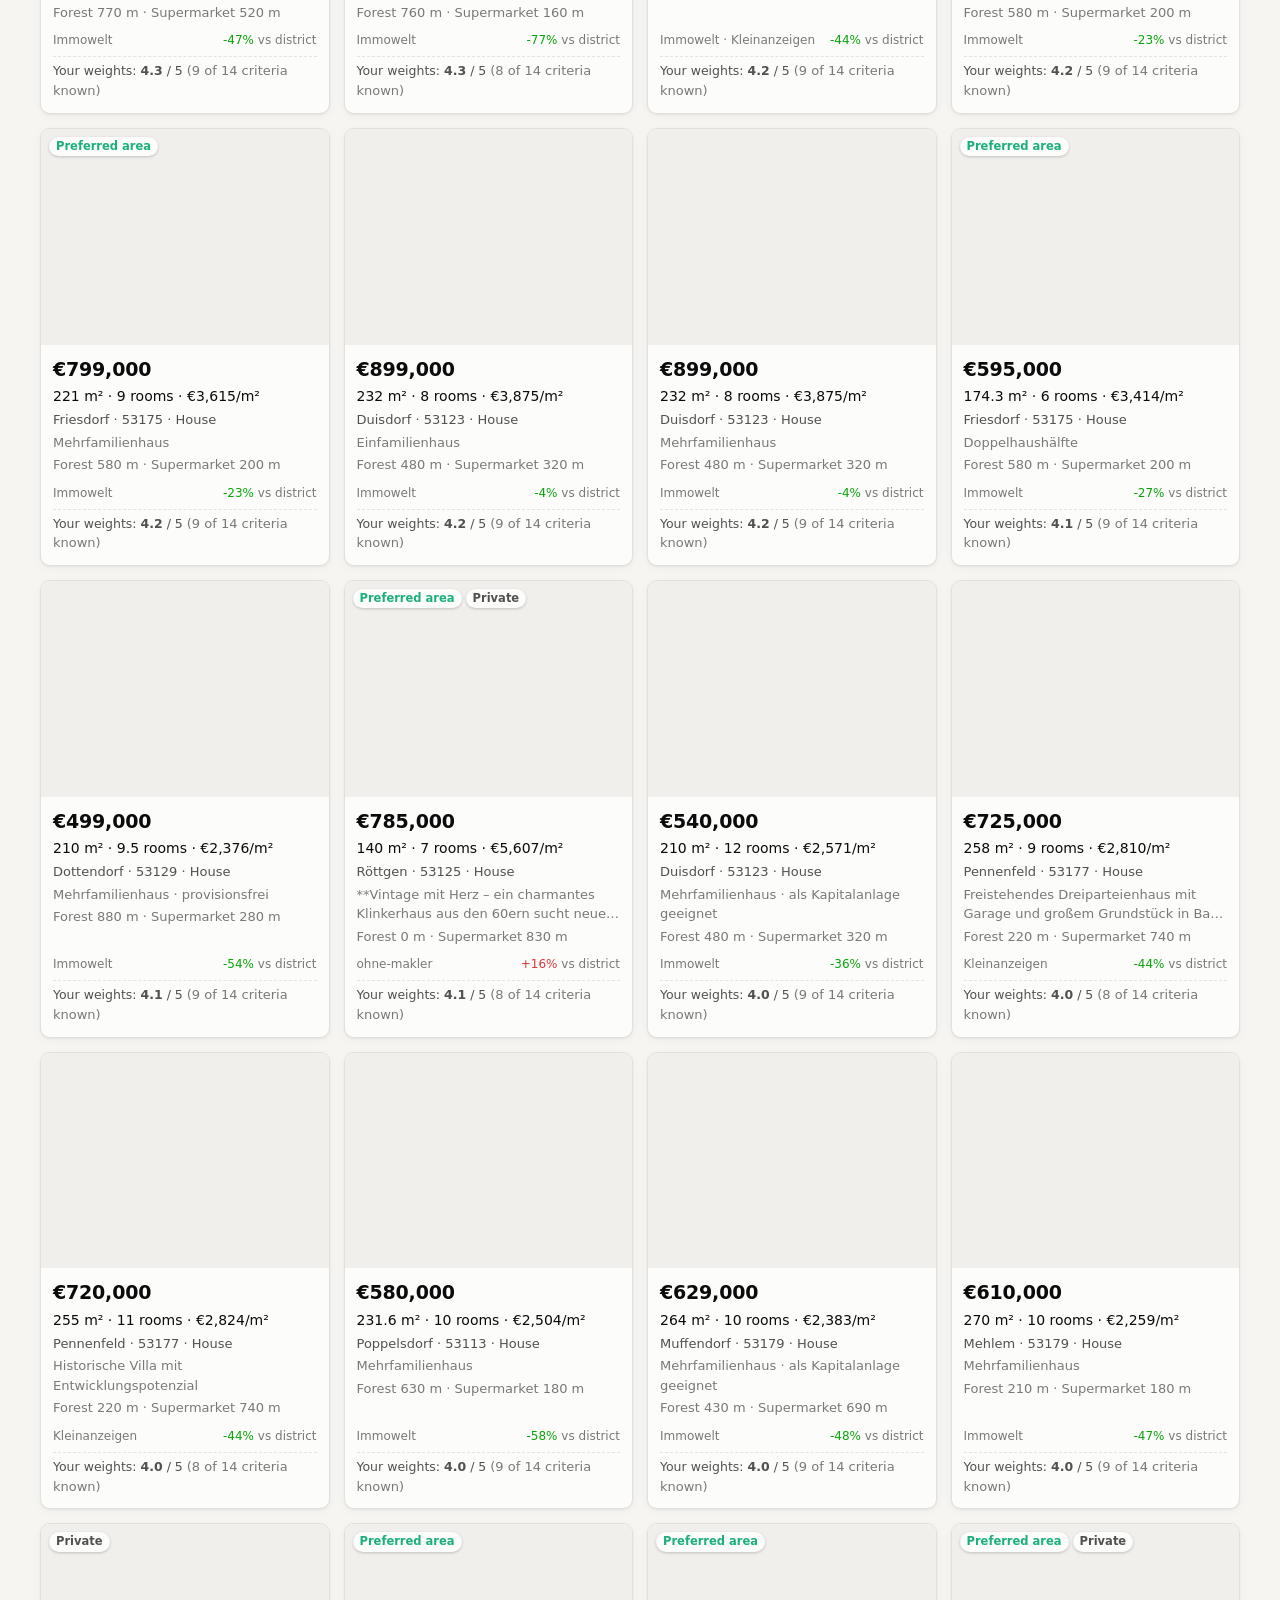
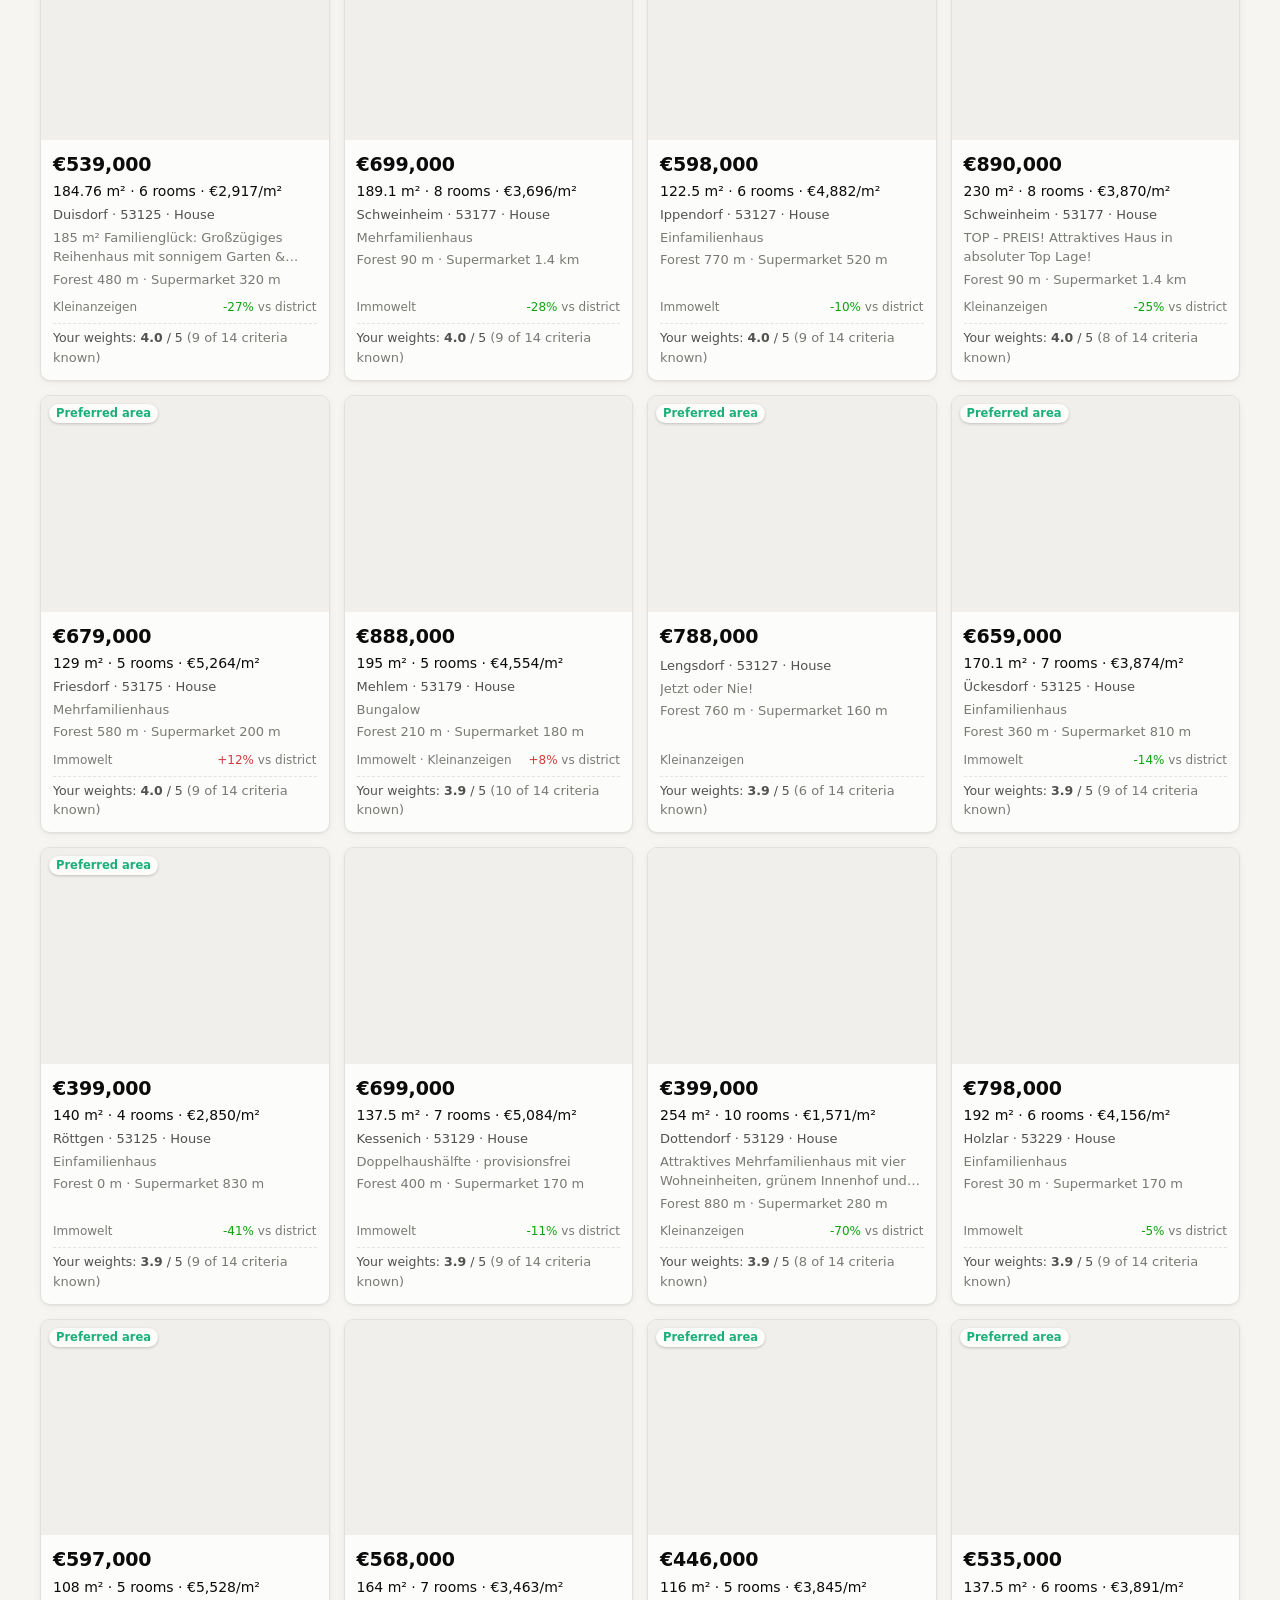
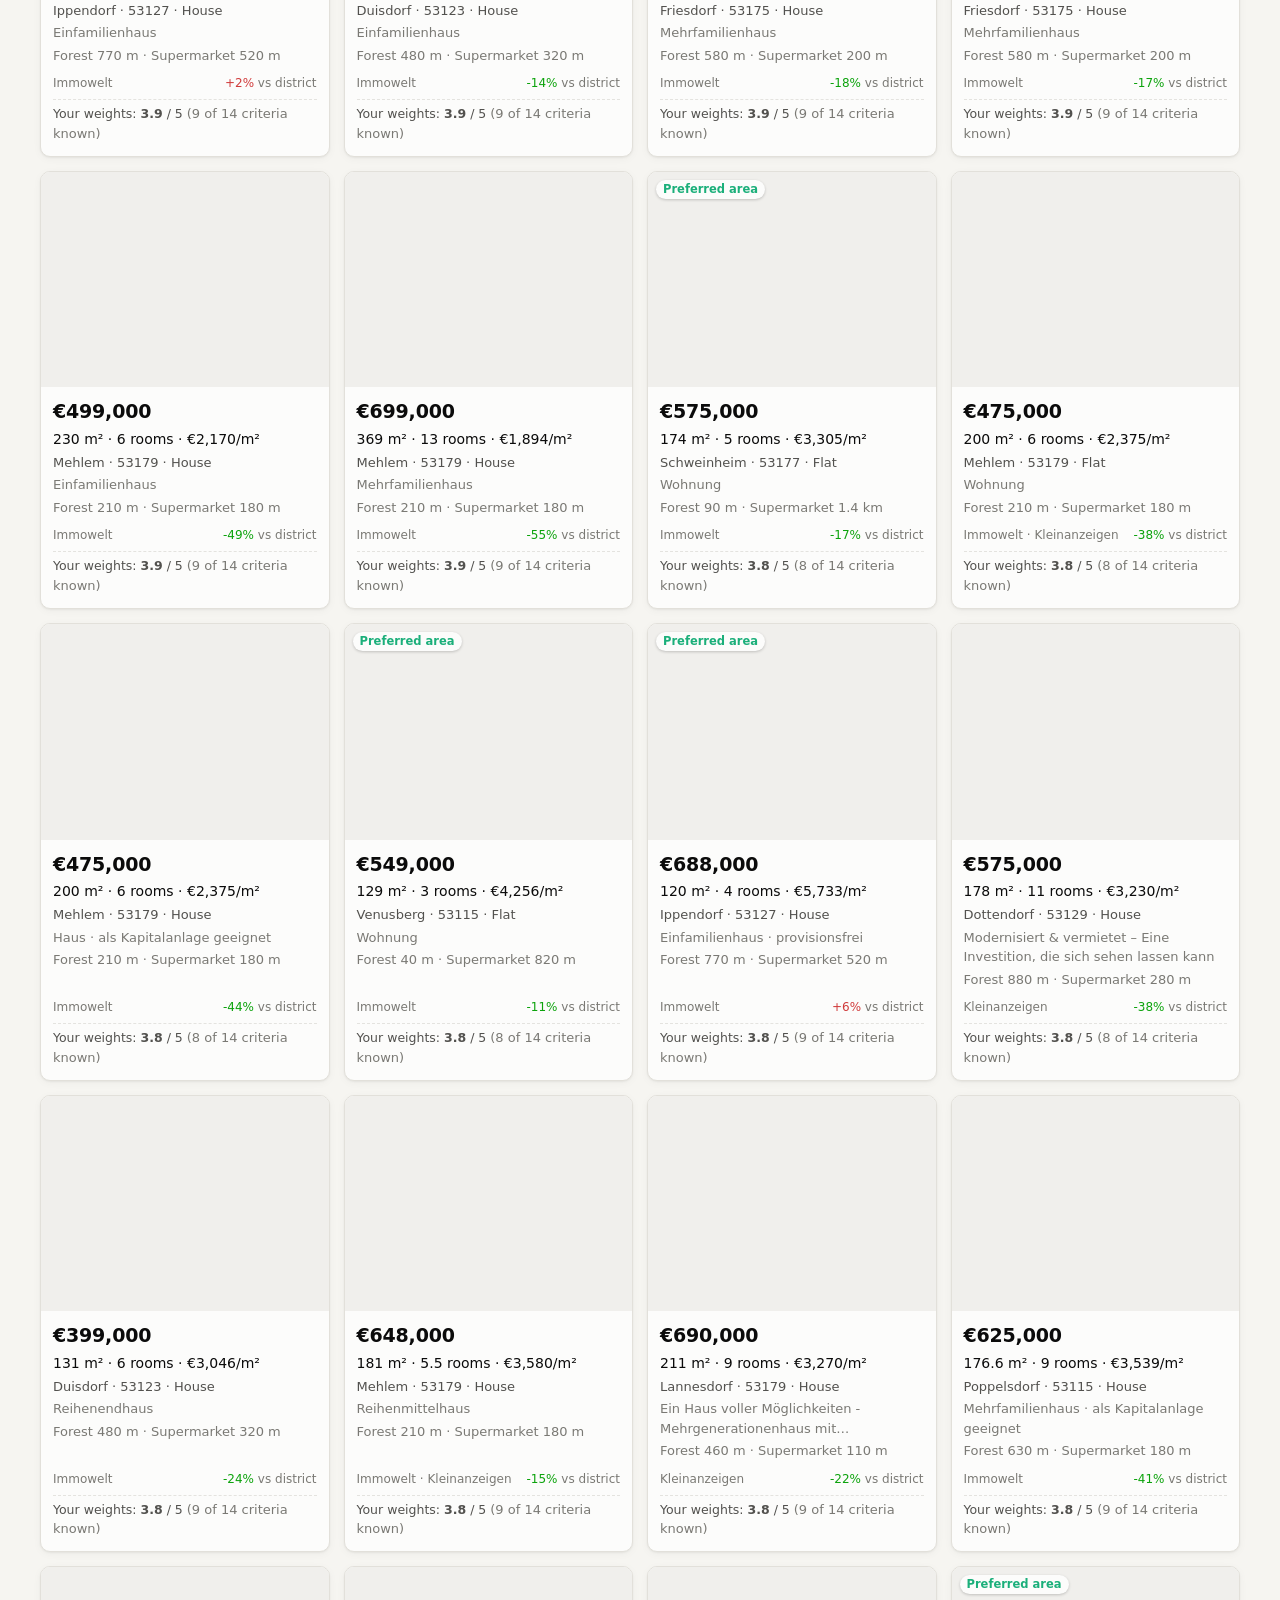
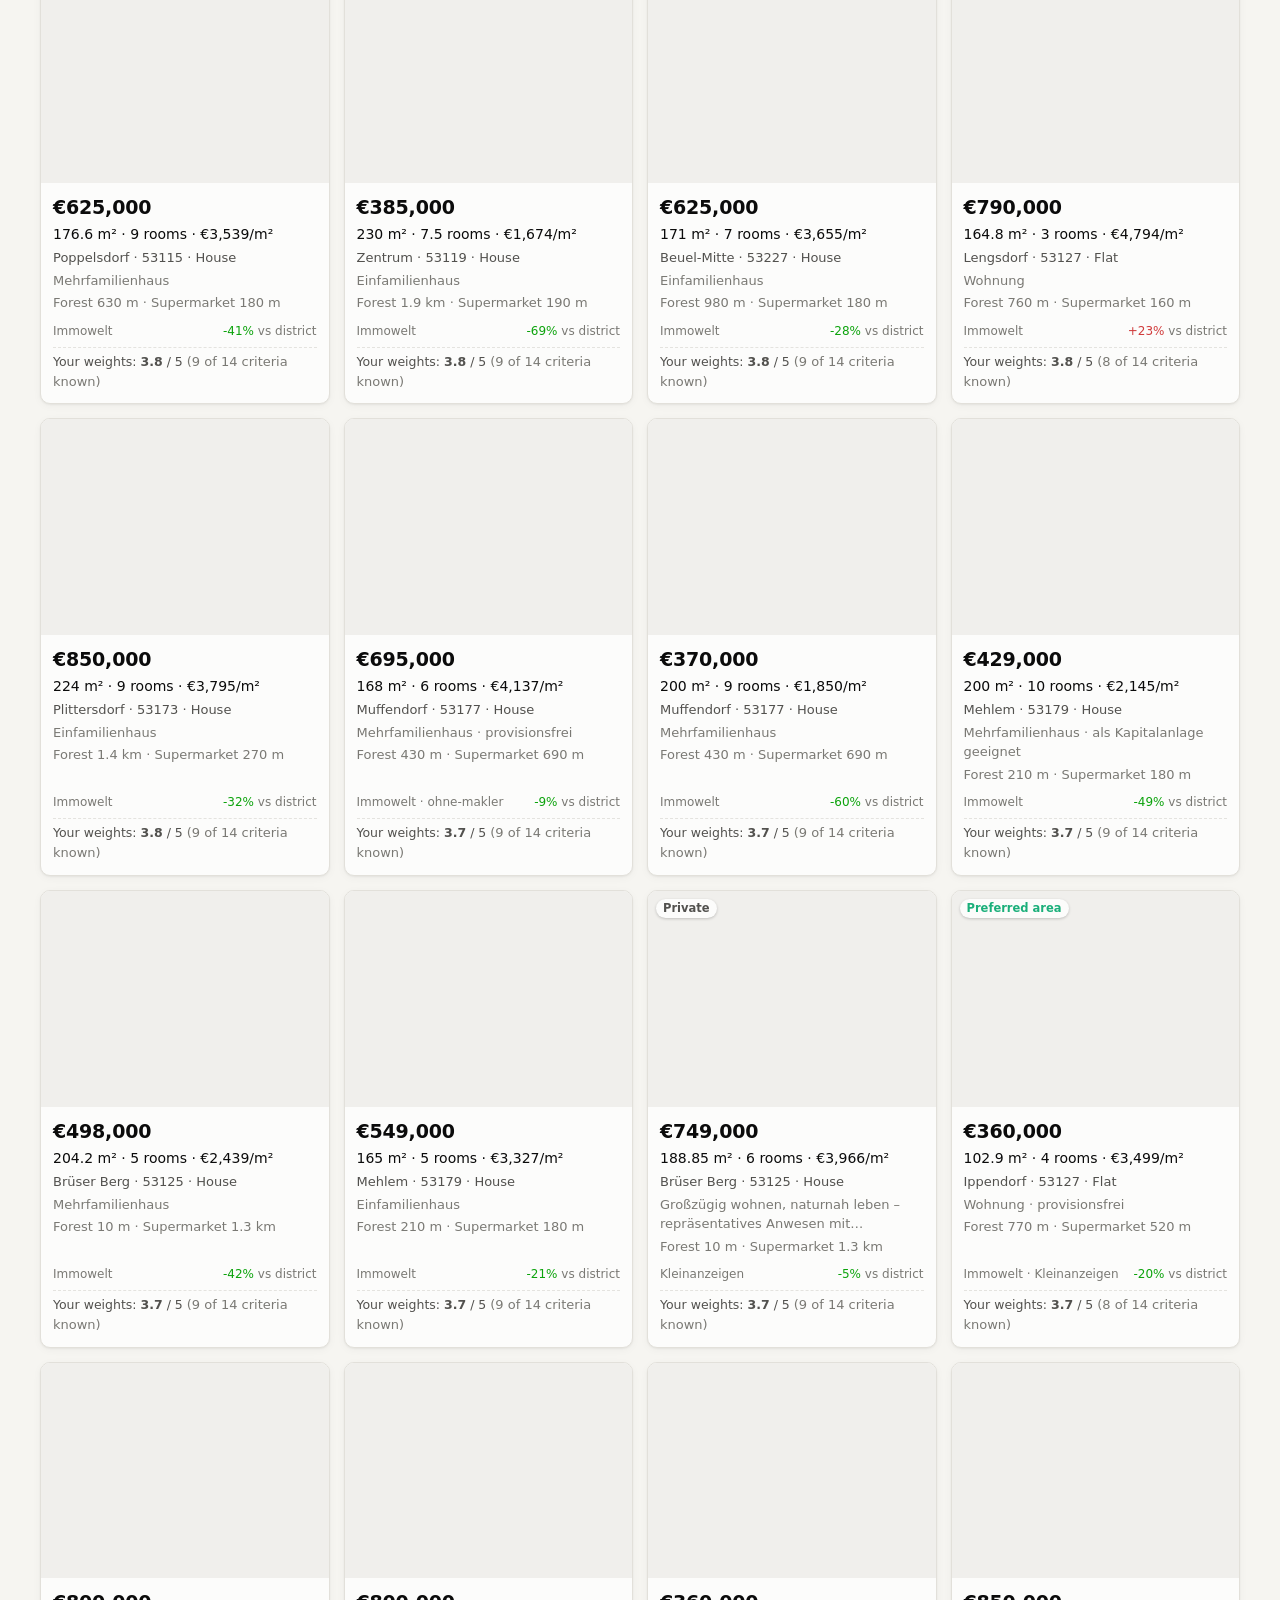
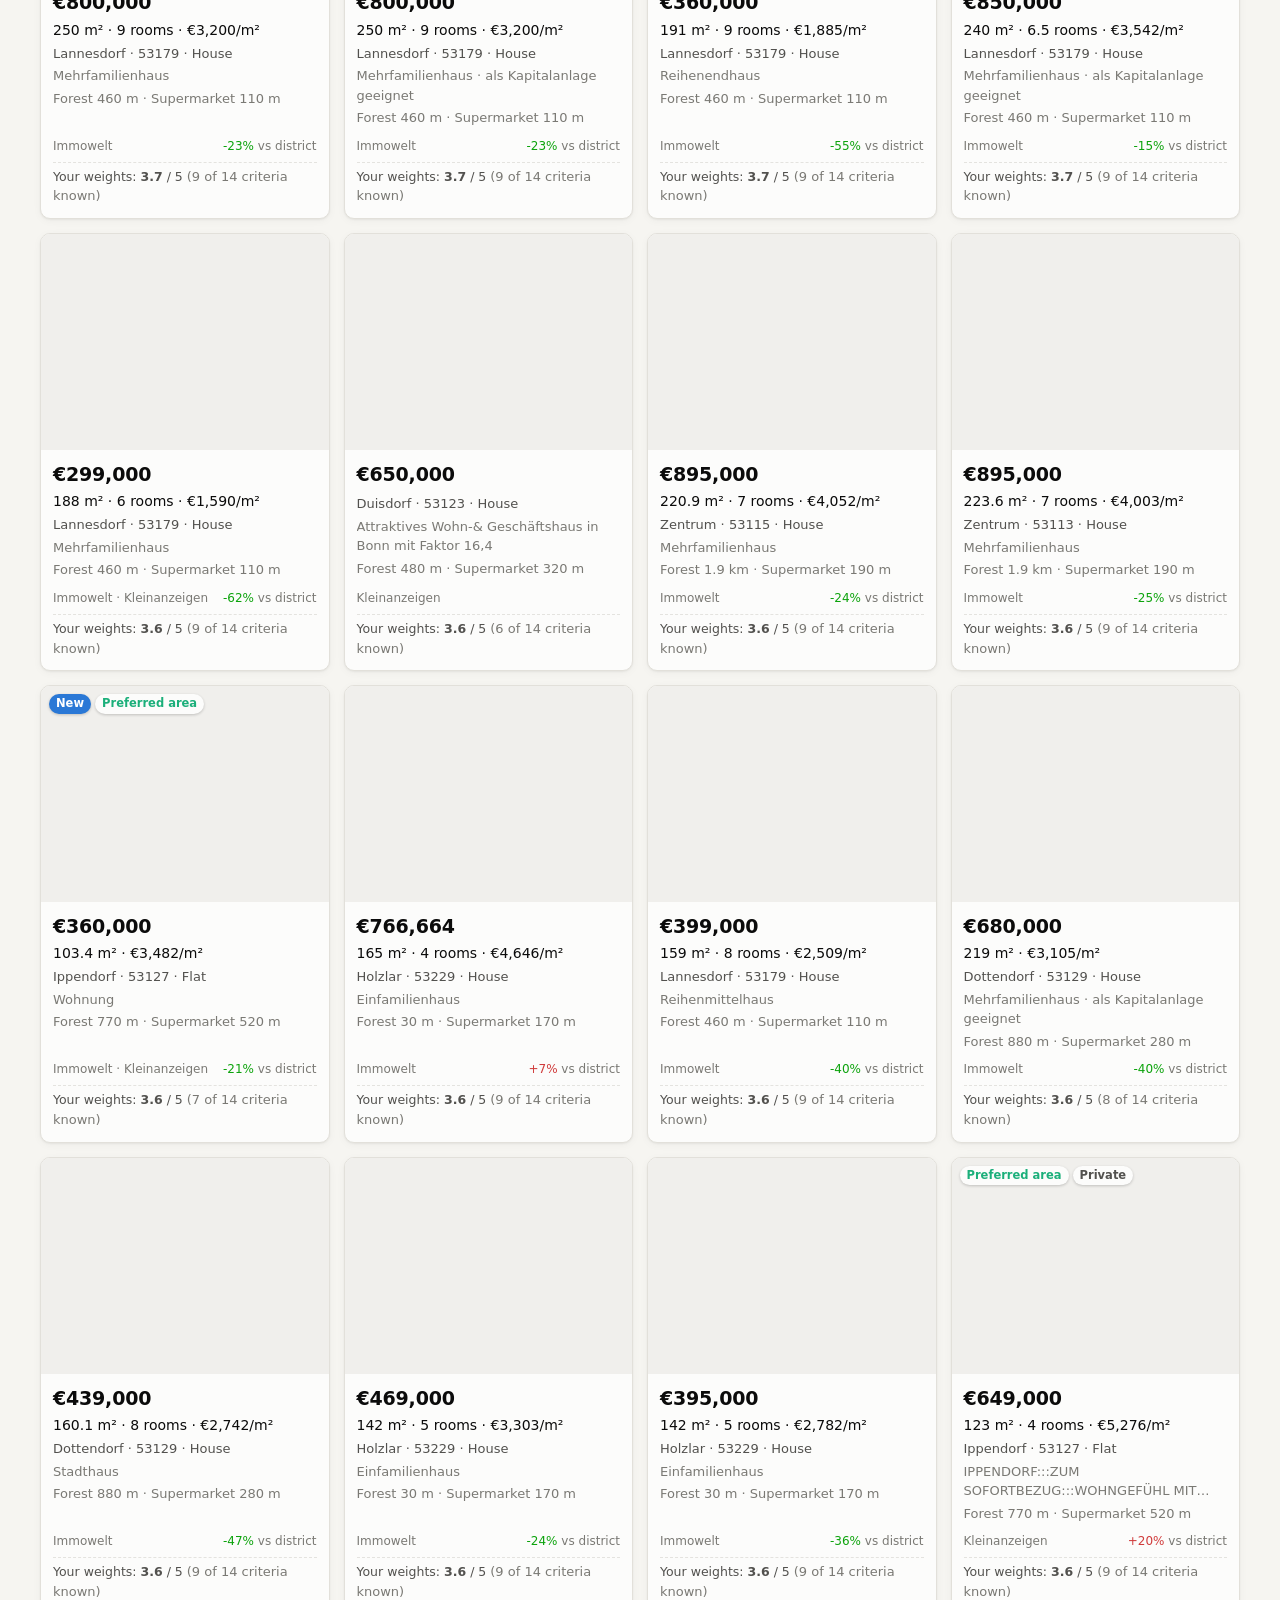
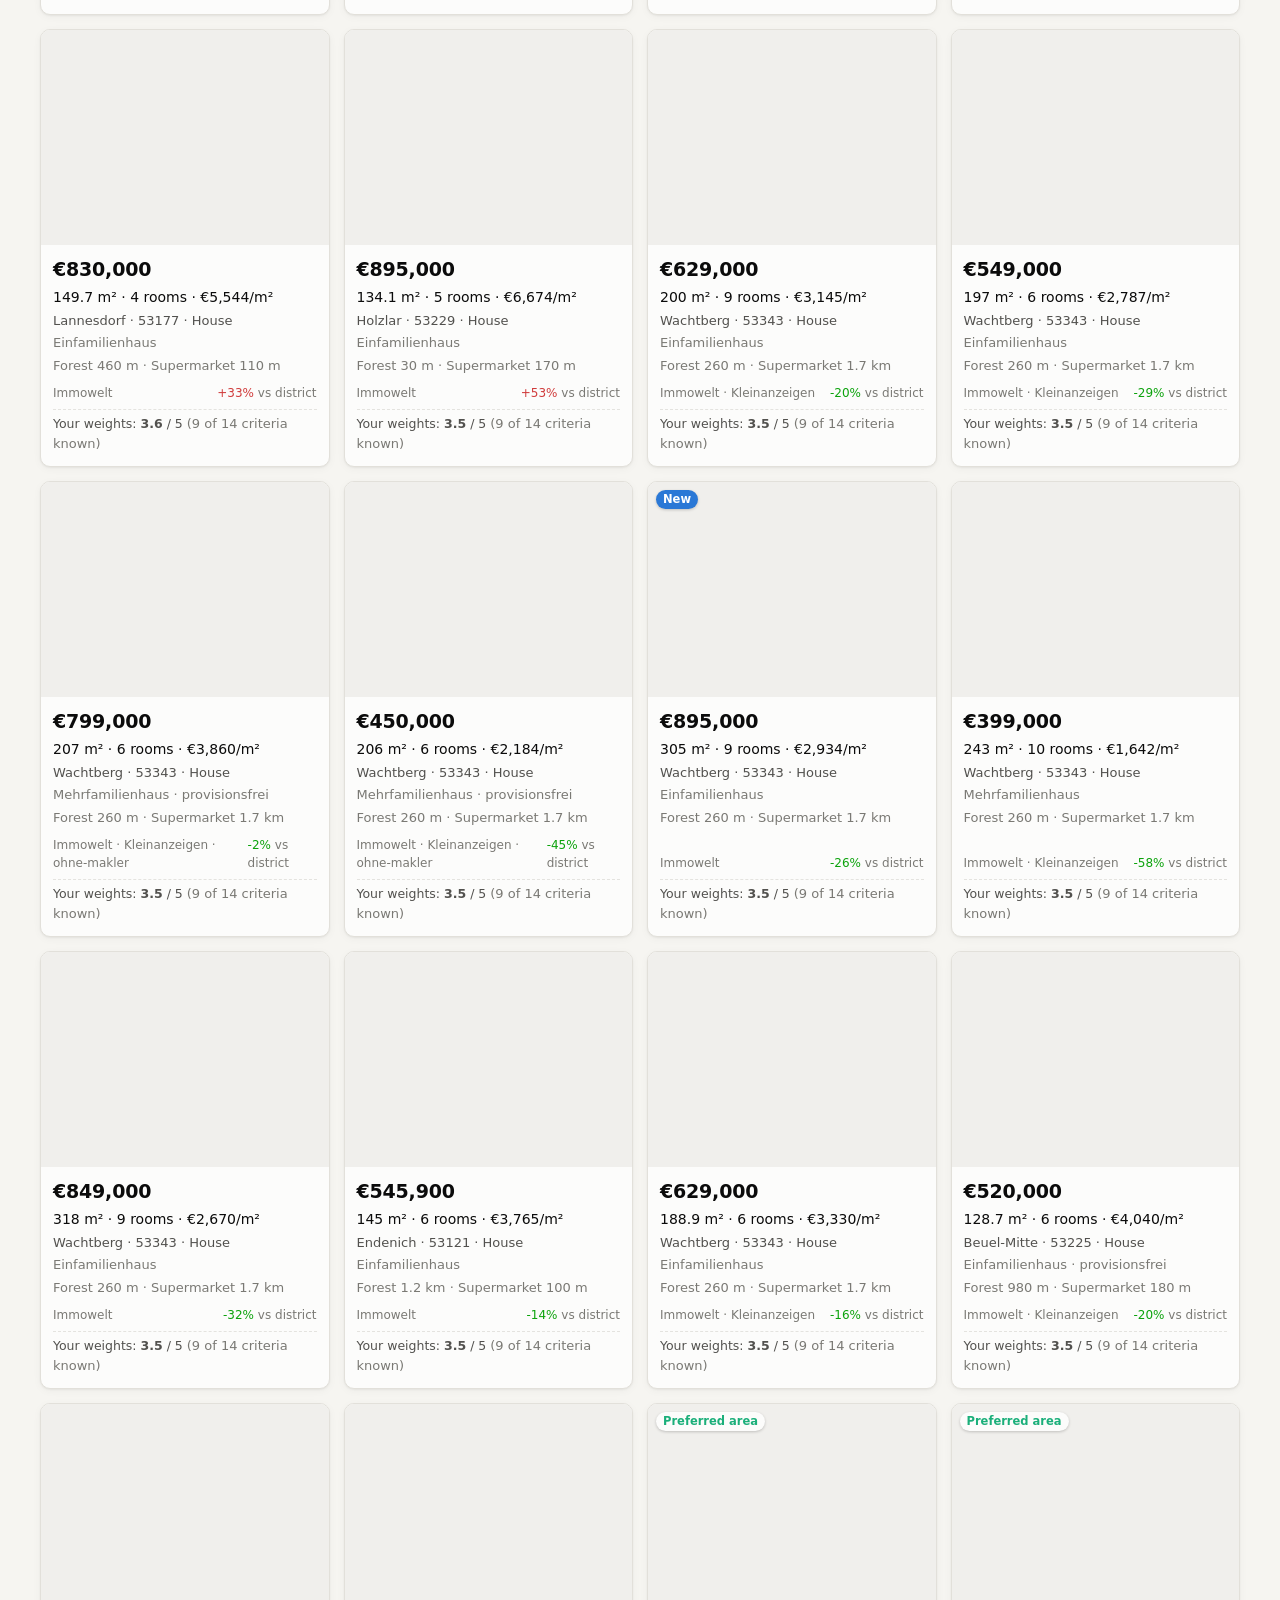
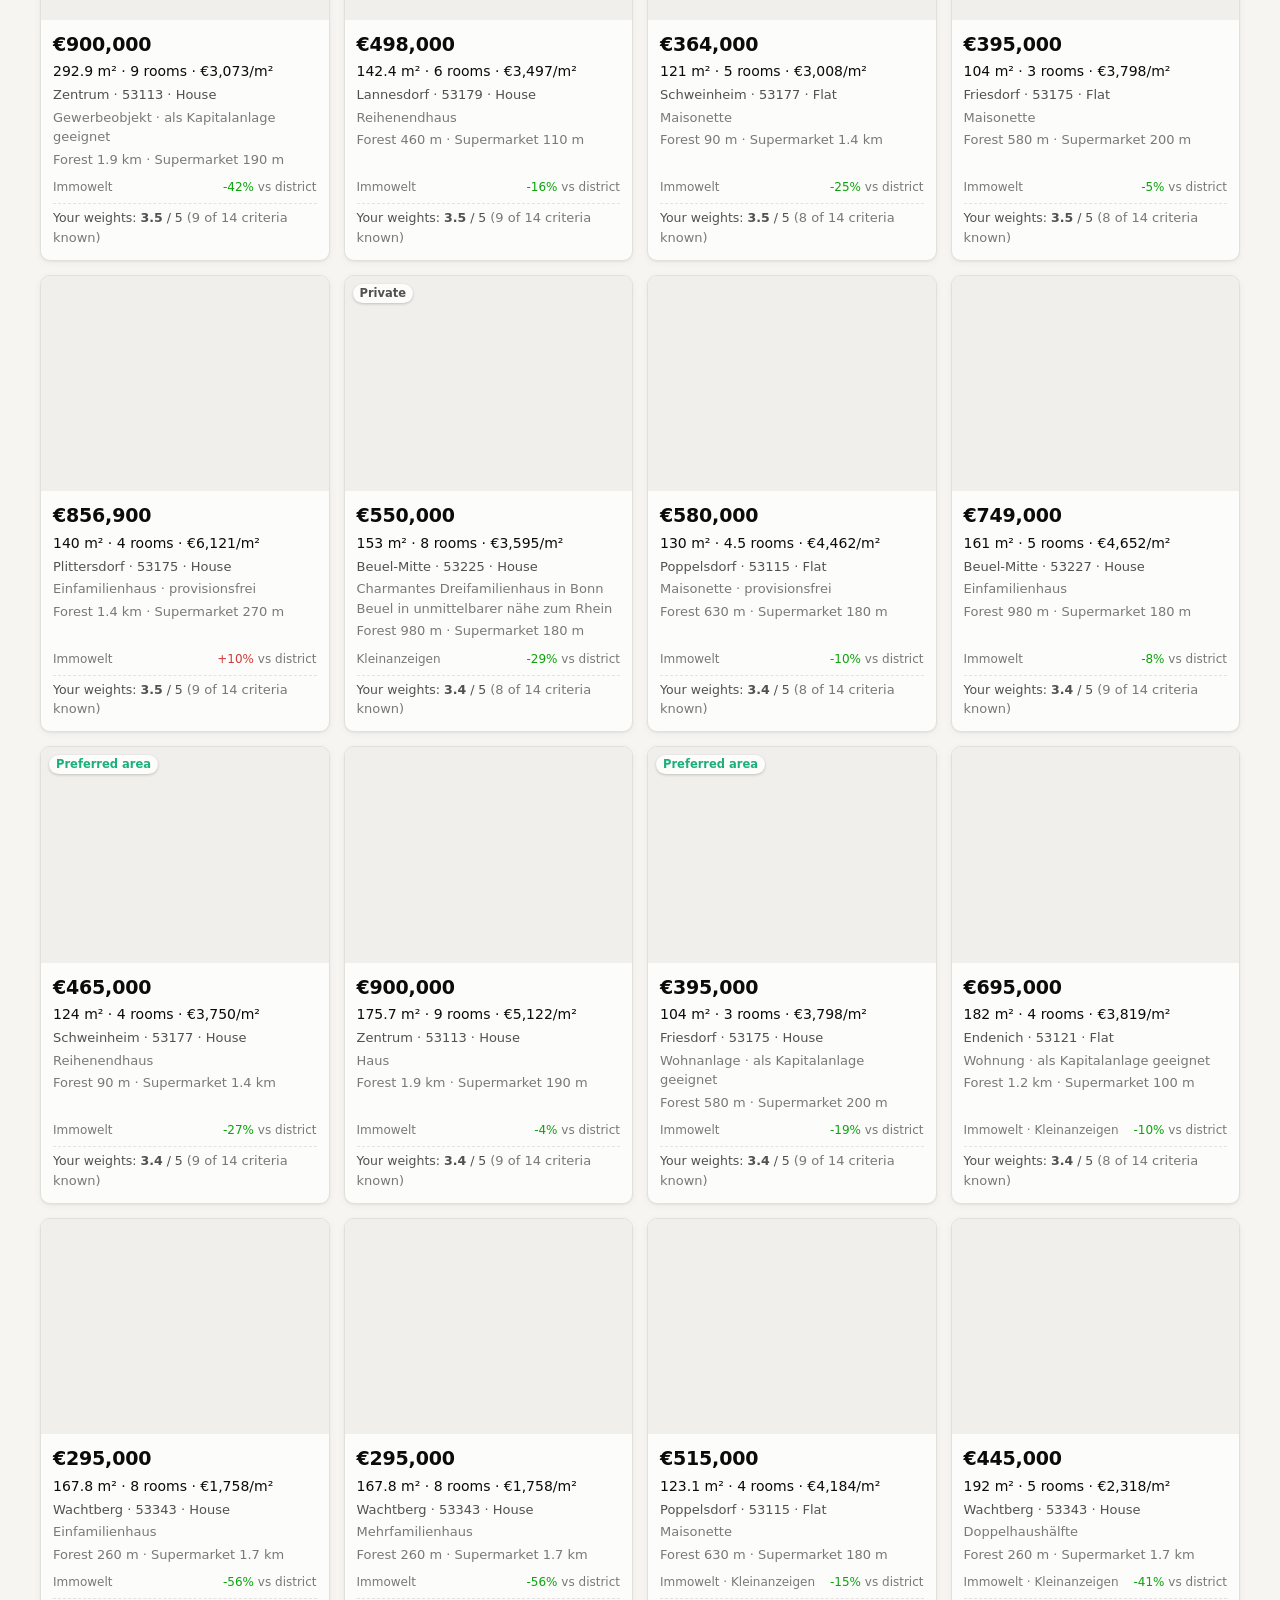
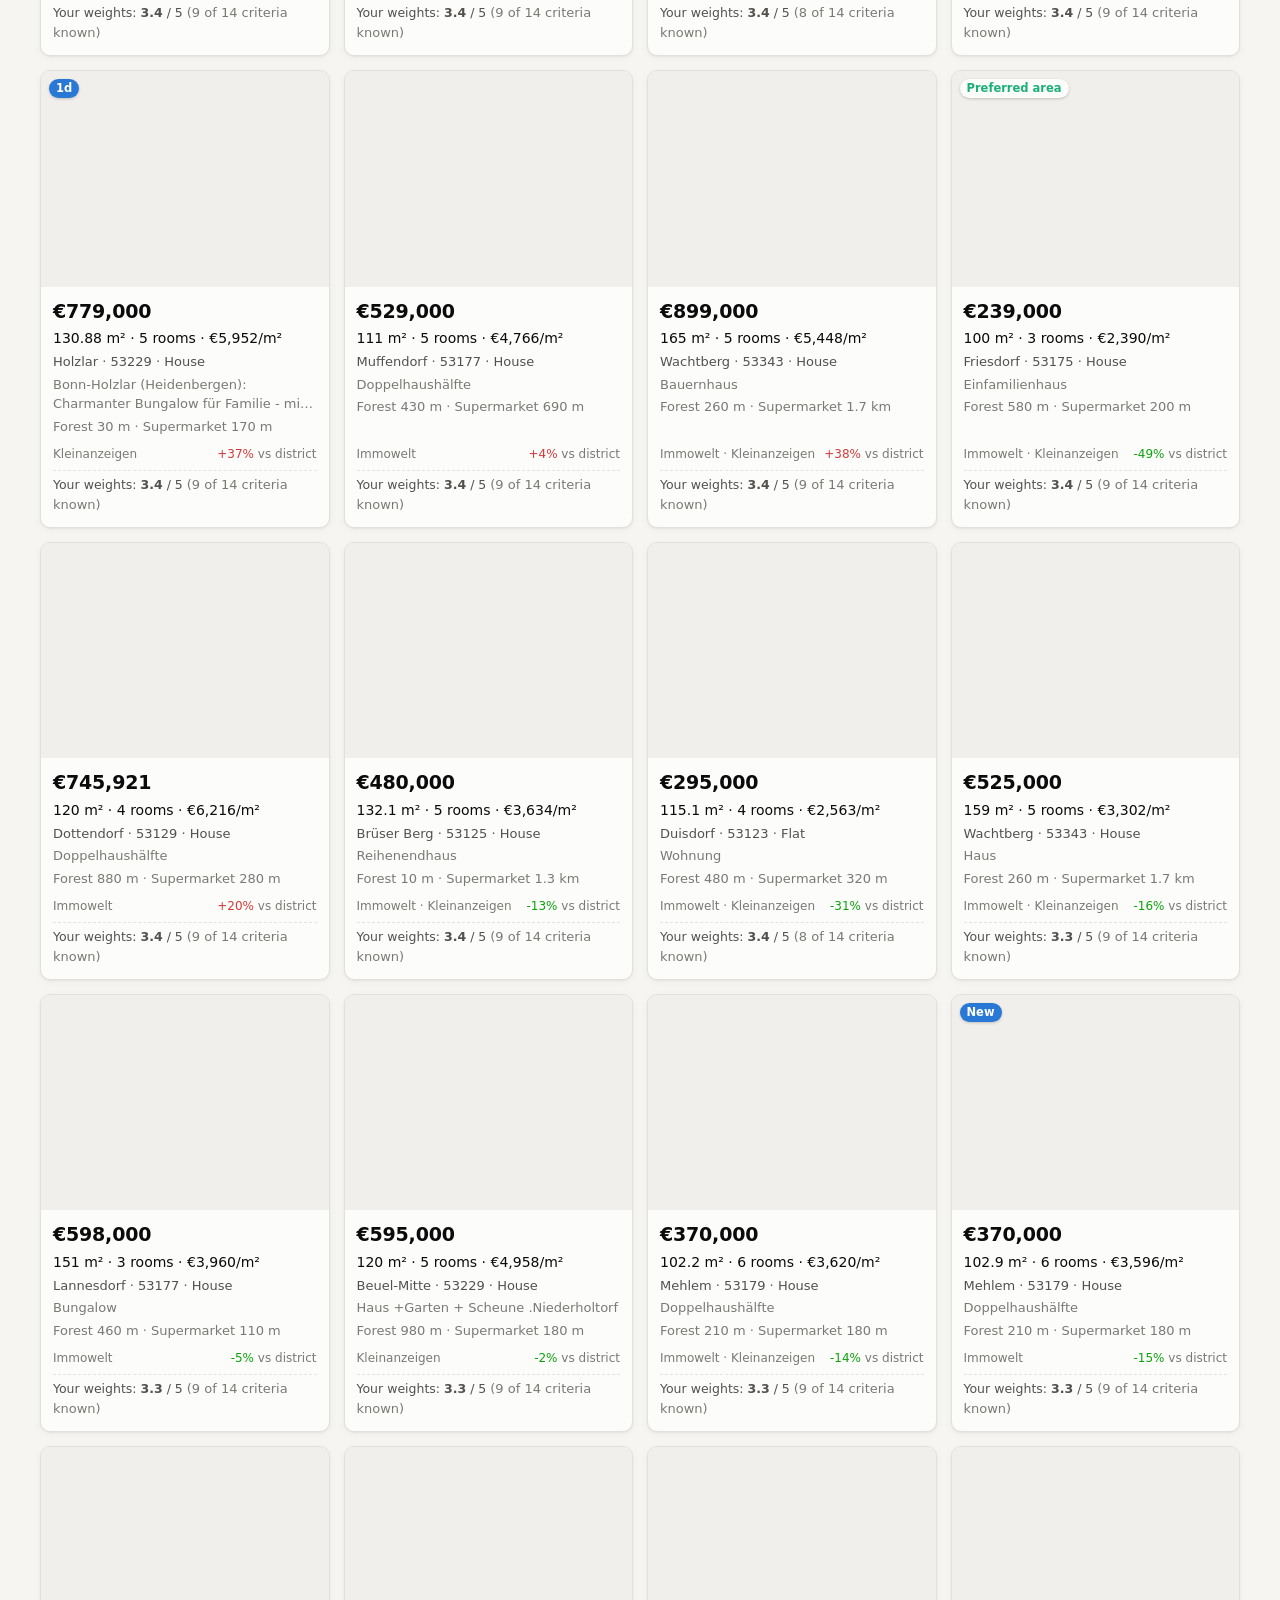
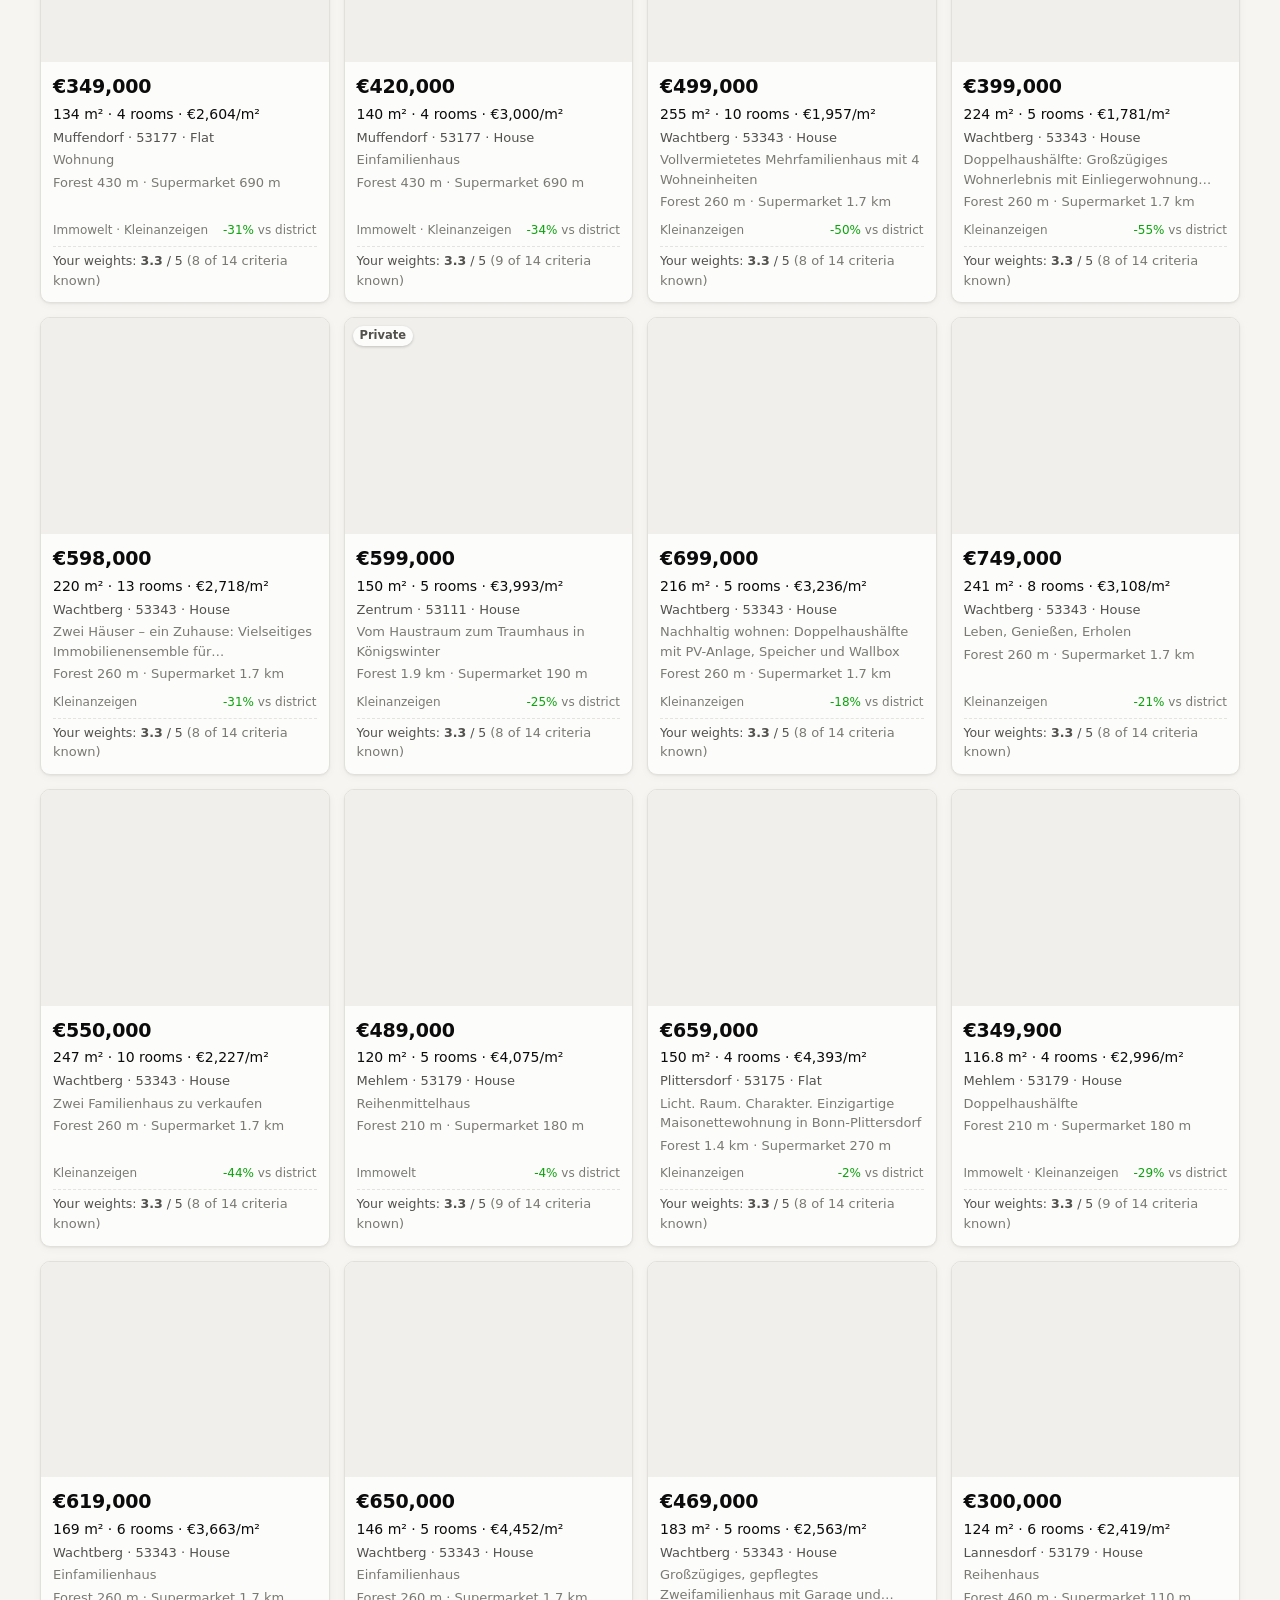
==== commit a95c4ab5: "Refresh data 2026-11-17" ====
--- a/offers.html
+++ b/offers.html
@@ -375,7 +375,7 @@
 <button class="totop" id="totop" title="Back to top" aria-label="Back to top">↑</button>
 
 <script>
-const DATA = {"feed":{"updated":"2026-11-16","offers":[{"source":"immowelt","url":"https://www.immowelt.de/expose/002bd29b-d3da-47dc-aa49-c4d624236287","kind":"house","title":"Mehrfamilienhaus · als Kapitalanlage geeignet","price":680000,"size_m2":219.0,"rooms":null,"zip":"53129","district":"Dottendorf","plot_m2":219.0,"energy_class":"F","image":"https://mms.immowelt.de/c/0/3/c/c03c74fd-16c0-46bf-996d-47390dc41273.jpg?w=480&h=360","seller":null,"first_seen":"2026-11-15","last_seen":"2026-11-16","active":true,"gone":null,"price_history":[["2026-11-15",680000]],"key":"immowelt:002bd29b-d3da-47dc-aa49-c4d624236287","same_as":[],"sources":["immowelt"],"eur_m2":3105,"district_eur":5171,"vs_district":-40,"fit":3,"area":"Dottendorf","price_change":null,"tracked":null},{"source":"immowelt","url":"https://www.immowelt.de/expose/00594c1b-92c8-42c8-acee-89cf258dea9a","kind":"flat","title":"Wohnung","price":349000,"size_m2":100.0,"rooms":4.0,"zip":"53227","district":null,"plot_m2":null,"energy_class":"F","image":"https://mms.immowelt.de/9/d/a/9/9da9942b-f9a9-481d-a5b6-c49d6c538363.jpg?w=480&h=360","seller":null,"first_seen":"2026-11-15","last_seen":"2026-11-16","active":true,"gone":null,"price_history":[["2026-11-15",349000]],"key":"immowelt:00594c1b-92c8-42c8-acee-89cf258dea9a","same_as":[],"sources":["immowelt"],"eur_m2":3490,"district_eur":null,"vs_district":null,"fit":null,"area":"Beuel","price_change":null,"tracked":null},{"source":"immowelt","url":"https://www.immowelt.de/expose/00795146-39f7-46fe-a730-12f4e5bdba90","kind":"house","title":"Mehrfamilienhaus","price":535000,"size_m2":137.5,"rooms":6.0,"zip":"53175","district":"Friesdorf","plot_m2":249.0,"energy_class":"H","image":"https://mms.immowelt.de/6/8/8/d/688dd3c8-1ae4-46a9-94a5-0ca31fbbaa53.jpg?w=480&h=360","seller":null,"first_seen":"2026-11-15","last_seen":"2026-11-16","active":true,"gone":null,"price_history":[["2026-11-15",535000]],"key":"immowelt:00795146-39f7-46fe-a730-12f4e5bdba90","same_as":[],"sources":["immowelt"],"eur_m2":3891,"district_eur":4688,"vs_district":-17,"fit":4,"area":"Friesdorf","price_change":null,"tracked":null},{"source":"immowelt","url":"https://www.immowelt.de/expose/01a45374-0979-4826-ba1b-5230c9e51356","kind":"house","title":"Mehrfamilienhaus · als Kapitalanlage geeignet","price":595000,"size_m2":348.0,"rooms":null,"zip":"53117","district":null,"plot_m2":348.0,"energy_class":"E","image":"https://mms.immowelt.de/a/d/a/2/ada240de-670b-4747-8e89-0b86643e9ebb.jpg?w=480&h=360","seller":null,"first_seen":"2026-11-15","last_seen":"2026-11-16","active":true,"gone":null,"price_history":[["2026-11-15",595000]],"key":"immowelt:01a45374-0979-4826-ba1b-5230c9e51356","same_as":[],"sources":["immowelt"],"eur_m2":1710,"district_eur":null,"vs_district":null,"fit":null,"area":"Bonn-Nord","price_change":null,"tracked":null},{"source":"immowelt","url":"https://www.immowelt.de/expose/01a46b36-9bef-4a1d-8336-0bca3bd0bee6","kind":"flat","title":"Wohnung","price":530000,"size_m2":88.0,"rooms":3.0,"zip":"53175","district":"Plittersdorf","plot_m2":null,"energy_class":"C","image":"https://mms.immowelt.de/5/5/b/e/55bebdda-31e3-4bb1-b860-680fa3c8d5d9.jpg?w=480&h=360","seller":null,"first_seen":"2026-11-15","last_seen":"2026-11-16","active":true,"gone":null,"price_history":[["2026-11-15",530000]],"key":"immowelt:01a46b36-9bef-4a1d-8336-0bca3bd0bee6","same_as":[],"sources":["immowelt"],"eur_m2":6023,"district_eur":4462,"vs_district":35,"fit":3,"area":"Plittersdorf","price_change":null,"tracked":null},{"source":"immowelt","url":"https://www.immowelt.de/expose/02b52898-b1a7-4375-b56b-ac5c65f7dad3","kind":"house","title":"Reihenendhaus","price":null,"size_m2":120.0,"rooms":5.0,"zip":"53123","district":"Duisdorf","plot_m2":260.0,"energy_class":"D","image":"https://mms.immowelt.de/8/f/d/6/8fd6a78e-78bc-4a9f-94da-b7422d5cc08f.jpg?w=480&h=360","seller":null,"first_seen":"2026-11-15","last_seen":"2026-11-16","active":true,"gone":null,"price_history":[],"key":"immowelt:02b52898-b1a7-4375-b56b-ac5c65f7dad3","same_as":[],"sources":["immowelt"],"eur_m2":null,"district_eur":4016,"vs_district":null,"fit":3,"area":"Duisdorf","price_change":null,"tracked":null},{"source":"immowelt","url":"https://www.immowelt.de/expose/0438051c-c80a-434d-af9a-dd1da2dcb809","kind":"house","title":"Einfamilienhaus","price":629000,"size_m2":200.0,"rooms":9.0,"zip":"53343","district":"Wachtberg","plot_m2":648.0,"energy_class":"E","image":"https://mms.immowelt.de/3/0/2/e/302e25dc-0c80-43fc-ba5c-4f136eb94d09.jpg?w=480&h=360","seller":null,"first_seen":"2026-11-15","last_seen":"2026-11-16","active":true,"gone":null,"price_history":[["2026-11-15",629000]],"key":"immowelt:0438051c-c80a-434d-af9a-dd1da2dcb809","same_as":["kleinanzeigen:3471405543"],"sources":["immowelt","kleinanzeigen"],"eur_m2":3145,"district_eur":3952,"vs_district":-20,"fit":2.5,"area":"Wachtberg","price_change":null,"tracked":null},{"source":"immowelt","url":"https://www.immowelt.de/expose/049759bc-2d91-45b0-8da9-b41ec29f72b8","kind":"house","title":"Doppelhaushälfte","price":525000,"size_m2":110.0,"rooms":4.0,"zip":"53227","district":null,"plot_m2":284.0,"energy_class":"B","image":"https://mms.immowelt.de/c/3/8/7/c3870ee8-c173-4ce9-b481-b47c0892728a.jpg?w=480&h=360","seller":null,"first_seen":"2026-11-15","last_seen":"2026-11-16","active":true,"gone":null,"price_history":[["2026-11-15",525000]],"key":"immowelt:049759bc-2d91-45b0-8da9-b41ec29f72b8","same_as":["kleinanzeigen:3413170565"],"sources":["immowelt","kleinanzeigen"],"eur_m2":4773,"district_eur":null,"vs_district":null,"fit":null,"area":"Beuel","price_change":null,"tracked":null},{"source":"immowelt","url":"https://www.immowelt.de/expose/04cc2102-9ad4-4b71-9278-4a333764b754","kind":"house","title":"Einfamilienhaus","price":239000,"size_m2":100.0,"rooms":3.0,"zip":"53175","district":"Friesdorf","plot_m2":142.0,"energy_class":"H","image":"https://mms.immowelt.de/5/2/6/f/526ffe80-d8d4-459c-880f-9a7ba3733781.jpg?w=480&h=360","seller":null,"first_seen":"2026-11-15","last_seen":"2026-11-16","active":true,"gone":null,"price_history":[["2026-11-15",239000]],"key":"immowelt:04cc2102-9ad4-4b71-9278-4a333764b754","same_as":["kleinanzeigen:3562981999"],"sources":["immowelt","kleinanzeigen"],"eur_m2":2390,"district_eur":4688,"vs_district":-49,"fit":4,"area":"Friesdorf","price_change":null,"tracked":null},{"source":"immowelt","url":"https://www.immowelt.de/expose/05d5ea21-5514-41f2-990c-c50d21893598","kind":"house","title":"Einfamilienhaus","price":850000,"size_m2":224.0,"rooms":9.0,"zip":"53173","district":"Plittersdorf","plot_m2":320.0,"energy_class":null,"image":"https://mms.immowelt.de/4/2/3/d/423d76c7-e22d-4e17-ac7a-6c29afe851f6.jpg?w=480&h=360","seller":null,"first_seen":"2026-11-15","last_seen":"2026-11-16","active":true,"gone":null,"price_history":[["2026-11-15",850000]],"key":"immowelt:05d5ea21-5514-41f2-990c-c50d21893598","same_as":[],"sources":["immowelt"],"eur_m2":3795,"district_eur":5561,"vs_district":-32,"fit":3,"area":"Plittersdorf","price_change":null,"tracked":null},{"source":"immowelt","url":"https://www.immowelt.de/expose/06334f16-a4d8-4d5f-b7c7-5cc83a48337e","kind":"flat","title":"Wohnung","price":309000,"size_m2":86.0,"rooms":4.0,"zip":"53127","district":"Lengsdorf","plot_m2":null,"energy_class":"D","image":"https://mms.immowelt.de/2/1/f/0/21f0c0d8-59b9-4873-b715-97fb7cf74279.jpg?w=480&h=360","seller":null,"first_seen":"2026-11-15","last_seen":"2026-11-16","active":true,"gone":null,"price_history":[["2026-11-15",309000]],"key":"immowelt:06334f16-a4d8-4d5f-b7c7-5cc83a48337e","same_as":[],"sources":["immowelt"],"eur_m2":3593,"district_eur":3904,"vs_district":-8,"fit":4,"area":"Lengsdorf","price_change":null,"tracked":null},{"source":"immowelt","url":"https://www.immowelt.de/expose/06668b8a-e1ba-4327-a838-241a2665708a","kind":"house","title":"Haus","price":878000,"size_m2":150.0,"rooms":5.0,"zip":"53227","district":null,"plot_m2":650.0,"energy_class":null,"image":"https://mms.immowelt.de/0/e/c/c/0ecc51fe-e9ae-4272-b418-cb00f1612ffc.jpg?w=480&h=360","seller":null,"first_seen":"2026-11-15","last_seen":"2026-11-16","active":true,"gone":null,"price_history":[["2026-11-15",878000]],"key":"immowelt:06668b8a-e1ba-4327-a838-241a2665708a","same_as":[],"sources":["immowelt"],"eur_m2":5853,"district_eur":null,"vs_district":null,"fit":null,"area":"Beuel","price_change":null,"tracked":null},{"source":"immowelt","url":"https://www.immowelt.de/expose/06dd2412-543b-47ba-8089-e6b9c639b7da","kind":"house","title":"Einfamilienhaus","price":749000,"size_m2":149.0,"rooms":4.0,"zip":"53343","district":"Wachtberg","plot_m2":710.0,"energy_class":"E","image":"https://mms.immowelt.de/a/3/d/e/a3de73db-0450-4682-8765-eabe89913f59.jpg?w=480&h=360","seller":null,"first_seen":"2026-11-15","last_seen":"2026-11-16","active":true,"gone":null,"price_history":[["2026-11-15",749000]],"key":"immowelt:06dd2412-543b-47ba-8089-e6b9c639b7da","same_as":[],"sources":["immowelt"],"eur_m2":5027,"district_eur":3952,"vs_district":27,"fit":2.5,"area":"Wachtberg","price_change":null,"tracked":null},{"source":"immowelt","url":"https://www.immowelt.de/expose/07a8e0da-f4c5-41ca-8deb-d391c9b70e86","kind":"house","title":"Mehrfamilienhaus · als Kapitalanlage geeignet","price":788000,"size_m2":841.0,"rooms":null,"zip":"53127","district":"Lengsdorf","plot_m2":841.0,"energy_class":"G","image":"https://mms.immowelt.de/a/9/b/d/a9bdda00-7ab1-4ef9-8a6d-b94b7691f45c.jpg?w=480&h=360","seller":null,"first_seen":"2026-11-15","last_seen":"2026-11-16","active":true,"gone":null,"price_history":[["2026-11-15",788000]],"key":"immowelt:07a8e0da-f4c5-41ca-8deb-d391c9b70e86","same_as":[],"sources":["immowelt"],"eur_m2":937,"district_eur":4099,"vs_district":-77,"fit":4,"area":"Lengsdorf","price_change":null,"tracked":null},{"source":"immowelt","url":"https://www.immowelt.de/expose/0831ac65-74a4-4793-8577-25fe1ddd92a3","kind":"house","title":"Mehrfamilienhaus","price":890000,"size_m2":369.0,"rooms":12.0,"zip":"53127","district":"Ippendorf","plot_m2":613.0,"energy_class":"E","image":"https://mms.immowelt.de/f/7/5/1/f751ff47-2f42-4af9-a0ee-0755961fe8f3.jpg?w=480&h=360","seller":null,"first_seen":"2026-11-15","last_seen":"2026-11-16","active":true,"gone":null,"price_history":[["2026-11-15",890000]],"key":"immowelt:0831ac65-74a4-4793-8577-25fe1ddd92a3","same_as":["kleinanzeigen:3436177755"],"sources":["immowelt","kleinanzeigen"],"eur_m2":2412,"district_eur":5401,"vs_district":-55,"fit":5,"area":"Ippendorf","price_change":null,"tracked":null},{"source":"immowelt","url":"https://www.immowelt.de/expose/0984e3c2-f7f7-4fbe-9818-d4b109627103","kind":"house","title":"Einfamilienhaus","price":730000,"size_m2":181.0,"rooms":7.0,"zip":"53227","district":null,"plot_m2":838.0,"energy_class":"D","image":"https://mms.immowelt.de/f/1/b/3/f1b34dbb-37d9-4155-a111-b8c75edd5ebc.jpg?w=480&h=360","seller":null,"first_seen":"2026-11-15","last_seen":"2026-11-16","active":true,"gone":null,"price_history":[["2026-11-15",730000]],"key":"immowelt:0984e3c2-f7f7-4fbe-9818-d4b109627103","same_as":[],"sources":["immowelt"],"eur_m2":4033,"district_eur":null,"vs_district":null,"fit":null,"area":"Beuel","price_change":null,"tracked":null},{"source":"immowelt","url":"https://www.immowelt.de/expose/0a351c88-6cc4-4fff-84df-ac8460a83389","kind":"flat","title":"Wohnung","price":360000,"size_m2":95.0,"rooms":3.0,"zip":"53179","district":"Lannesdorf","plot_m2":null,"energy_class":"C","image":"https://mms.immowelt.de/7/2/7/3/727318f2-dd9a-437c-9238-1f50105066b1.jpg?w=480&h=360","seller":null,"first_seen":"2026-11-15","last_seen":"2026-11-16","active":true,"gone":null,"price_history":[["2026-11-15",360000]],"key":"immowelt:0a351c88-6cc4-4fff-84df-ac8460a83389","same_as":[],"sources":["immowelt"],"eur_m2":3789,"district_eur":3447,"vs_district":10,"fit":2.5,"area":"Lannesdorf","price_change":null,"tracked":null},{"source":"immowelt","url":"https://www.immowelt.de/expose/0a44a3bf-2e2c-44fa-a95d-5944c834e44b","kind":"house","title":"Gewerbeobjekt · als Kapitalanlage geeignet","price":1150000,"size_m2":503.0,"rooms":null,"zip":"53119","district":"Zentrum","plot_m2":503.0,"energy_class":null,"image":"https://mms.immowelt.de/7/c/0/5/7c050a21-c50a-468e-a676-f2171bdcb9d4.jpg?w=480&h=360","seller":null,"first_seen":"2026-11-15","last_seen":"2026-11-16","active":true,"gone":null,"price_history":[["2026-11-15",1150000]],"key":"immowelt:0a44a3bf-2e2c-44fa-a95d-5944c834e44b","same_as":[],"sources":["immowelt"],"eur_m2":2286,"district_eur":5326,"vs_district":-57,"fit":2,"area":"Zentrum","price_change":null,"tracked":null},{"source":"immowelt","url":"https://www.immowelt.de/expose/0a7e405f-9bf9-4f9f-b052-d4eadcdf968c","kind":"flat","title":"Wohnung","price":360000,"size_m2":103.0,"rooms":null,"zip":"53127","district":"Ippendorf","plot_m2":null,"energy_class":null,"image":"https://mms.immowelt.de/d/4/3/5/d4358692-4948-440d-827f-c5421397e1bb.jpg?w=480&h=360","seller":null,"first_seen":"2026-11-15","last_seen":"2026-11-16","active":true,"gone":null,"price_history":[["2026-11-15",360000]],"key":"immowelt:0a7e405f-9bf9-4f9f-b052-d4eadcdf968c","same_as":["immowelt:7953280d-5865-4a00-ac2e-66e288f11e0b","kleinanzeigen:3569064728"],"sources":["immowelt","kleinanzeigen"],"eur_m2":3495,"district_eur":4394,"vs_district":-20,"fit":5,"area":"Ippendorf","price_change":null,"tracked":null},{"source":"immowelt","url":"https://www.immowelt.de/expose/0afd0123-0f52-4a75-a76b-b0e9aaf46125","kind":"flat","title":"Maisonette","price":null,"size_m2":109.0,"rooms":4.0,"zip":"53179","district":"Mehlem","plot_m2":null,"energy_class":"E","image":"https://mms.immowelt.de/5/3/5/e/535ef83b-5794-4ab9-a98b-3bdeb19e32b6.jpg?w=480&h=360","seller":null,"first_seen":"2026-11-15","last_seen":"2026-11-16","active":true,"gone":null,"price_history":[],"key":"immowelt:0afd0123-0f52-4a75-a76b-b0e9aaf46125","same_as":[],"sources":["immowelt"],"eur_m2":null,"district_eur":3853,"vs_district":null,"fit":2.5,"area":"Mehlem","price_change":null,"tracked":null},{"source":"immowelt","url":"https://www.immowelt.de/expose/0bbac972-3d9c-4cc3-a787-705d1d6d81bb","kind":"house","title":"Gewerbeobjekt · als Kapitalanlage geeignet","price":900000,"size_m2":292.9,"rooms":9.0,"zip":"53113","district":"Zentrum","plot_m2":151.0,"energy_class":"F","image":"https://mms.immowelt.de/0/8/3/8/0838c621-7698-47b8-b513-fc39fa1f639c.jpg?w=480&h=360","seller":null,"first_seen":"2026-11-15","last_seen":"2026-11-16","active":true,"gone":null,"price_history":[["2026-11-15",900000]],"key":"immowelt:0bbac972-3d9c-4cc3-a787-705d1d6d81bb","same_as":[],"sources":["immowelt"],"eur_m2":3073,"district_eur":5326,"vs_district":-42,"fit":2,"area":"Zentrum","price_change":null,"tracked":null},{"source":"immowelt","url":"https://www.immowelt.de/expose/0c46bcea-dc3c-4afe-a977-fedae1b7449a","kind":"house","title":"Einfamilienhaus","price":145000,"size_m2":90.0,"rooms":4.0,"zip":"53343","district":"Wachtberg","plot_m2":158.0,"energy_class":"H","image":"https://mms.immowelt.de/0/f/7/6/0f76c175-a2b4-4110-9027-a53210906548.jpg?w=480&h=360","seller":null,"first_seen":"2026-11-15","last_seen":"2026-11-16","active":true,"gone":null,"price_history":[["2026-11-15",145000]],"key":"immowelt:0c46bcea-dc3c-4afe-a977-fedae1b7449a","same_as":["kleinanzeigen:3485265655"],"sources":["immowelt","kleinanzeigen"],"eur_m2":1611,"district_eur":3952,"vs_district":-59,"fit":2.5,"area":"Wachtberg","price_change":null,"tracked":null},{"source":"immowelt","url":"https://www.immowelt.de/expose/0c486b1f-e273-4049-a924-8537f04994d3","kind":"flat","title":"Wohnung","price":468840,"size_m2":120.0,"rooms":3.0,"zip":"53115","district":"Poppelsdorf","plot_m2":null,"energy_class":"C","image":"https://mms.immowelt.de/9/c/3/4/9c34df40-9c8c-43cd-932e-e30d84c4687a.jpg?w=480&h=360","seller":null,"first_seen":"2026-11-15","last_seen":"2026-11-16","active":true,"gone":null,"price_history":[["2026-11-15",468840]],"key":"immowelt:0c486b1f-e273-4049-a924-8537f04994d3","same_as":[],"sources":["immowelt"],"eur_m2":3907,"district_eur":4942,"vs_district":-21,"fit":3,"area":"Poppelsdorf","price_change":null,"tracked":null},{"source":"immowelt","url":"https://www.immowelt.de/expose/0dd6a332-6ec4-4202-879c-59f4f5b1ca0f","kind":"house","title":"Mehrfamilienhaus · als Kapitalanlage geeignet","price":395000,"size_m2":100.0,"rooms":5.0,"zip":"53129","district":"Dottendorf","plot_m2":211.0,"energy_class":"G","image":"https://mms.immowelt.de/8/d/d/b/8ddbaf05-678a-4249-9987-bf42766a810c.jpg?w=480&h=360","seller":null,"first_seen":"2026-11-15","last_seen":"2026-11-16","active":true,"gone":null,"price_history":[["2026-11-15",395000]],"key":"immowelt:0dd6a332-6ec4-4202-879c-59f4f5b1ca0f","same_as":[],"sources":["immowelt"],"eur_m2":3950,"district_eur":5171,"vs_district":-24,"fit":3,"area":"Dottendorf","price_change":null,"tracked":null},{"source":"immowelt","url":"https://www.immowelt.de/expose/10a02b6e-7918-463e-9190-faa21b39d785","kind":"house","title":"Mehrfamilienhaus","price":299000,"size_m2":188.0,"rooms":6.0,"zip":"53179","district":"Lannesdorf","plot_m2":188.0,"energy_class":"D","image":"https://mms.immowelt.de/9/c/1/7/9c17d3a2-1d85-4da1-affd-fc4b9db96a0c.jpg?w=480&h=360","seller":null,"first_seen":"2026-11-15","last_seen":"2026-11-16","active":true,"gone":null,"price_history":[["2026-11-15",299000]],"key":"immowelt:10a02b6e-7918-463e-9190-faa21b39d785","same_as":["kleinanzeigen:3306281756"],"sources":["immowelt","kleinanzeigen"],"eur_m2":1590,"district_eur":4183,"vs_district":-62,"fit":2.5,"area":"Lannesdorf","price_change":null,"tracked":null},{"source":"immowelt","url":"https://www.immowelt.de/expose/10b4762f-2f44-4017-a4cd-976d4d12bf58","kind":"house","title":"Reihenendhaus","price":699000,"size_m2":144.3,"rooms":6.0,"zip":"53343","district":"Wachtberg","plot_m2":401.0,"energy_class":"A","image":"https://mms.immowelt.de/b/d/0/8/bd0846e2-c751-4d45-9f0c-15b6f4afbd17.jpg?w=480&h=360","seller":null,"first_seen":"2026-11-15","last_seen":"2026-11-16","active":true,"gone":null,"price_history":[["2026-11-15",699000]],"key":"immowelt:10b4762f-2f44-4017-a4cd-976d4d12bf58","same_as":[],"sources":["immowelt"],"eur_m2":4844,"district_eur":3952,"vs_district":23,"fit":2.5,"area":"Wachtberg","price_change":null,"tracked":null},{"source":"immowelt","url":"https://www.immowelt.de/expose/10bc3db9-5d5f-41ee-89f3-ddcdf0b21792","kind":"house","title":"Mehrfamilienhaus","price":null,"size_m2":239.0,"rooms":6.0,"zip":"53123","district":null,"plot_m2":438.0,"energy_class":"E","image":"https://mms.immowelt.de/5/9/1/b/591bfb08-59f3-490b-895d-c3af6f40ea4e.png?w=480&h=360","seller":null,"first_seen":"2026-11-15","last_seen":"2026-11-16","active":true,"gone":null,"price_history":[],"key":"immowelt:10bc3db9-5d5f-41ee-89f3-ddcdf0b21792","same_as":[],"sources":["immowelt"],"eur_m2":null,"district_eur":null,"vs_district":null,"fit":null,"area":"Hardtberg","price_change":null,"tracked":null},{"source":"immowelt","url":"https://www.immowelt.de/expose/11c221b9-6b85-4391-82c2-eccf1b9244e1","kind":"house","title":"Haus","price":399000,"size_m2":100.0,"rooms":4.0,"zip":"53343","district":"Wachtberg","plot_m2":384.0,"energy_class":null,"image":"https://mms.immowelt.de/f/7/f/b/f7fb3b55-5d58-44f8-9003-3448d261ff22.jpg?w=480&h=360","seller":null,"first_seen":"2026-11-15","last_seen":"2026-11-16","active":true,"gone":null,"price_history":[["2026-11-15",399000]],"key":"immowelt:11c221b9-6b85-4391-82c2-eccf1b9244e1","same_as":["kleinanzeigen:3487917248"],"sources":["immowelt","kleinanzeigen"],"eur_m2":3990,"district_eur":3952,"vs_district":1,"fit":2.5,"area":"Wachtberg","price_change":null,"tracked":null},{"source":"immowelt","url":"https://www.immowelt.de/expose/132931cc-22ba-43e3-9a50-601f6953c062","kind":"house","title":"Mehrfamilienhaus · als Kapitalanlage geeignet","price":450000,"size_m2":188.1,"rooms":5.0,"zip":"53229","district":null,"plot_m2":439.0,"energy_class":"H","image":"https://mms.immowelt.de/2/c/2/7/2c271ded-aac5-4d06-a18c-01c0c2a1d239.jpg?w=480&h=360","seller":null,"first_seen":"2026-11-15","last_seen":"2026-11-16","active":true,"gone":null,"price_history":[["2026-11-15",450000]],"key":"immowelt:132931cc-22ba-43e3-9a50-601f6953c062","same_as":[],"sources":["immowelt"],"eur_m2":2392,"district_eur":null,"vs_district":null,"fit":null,"area":"Beuel","price_change":null,"tracked":null},{"source":"immowelt","url":"https://www.immowelt.de/expose/13778886-1d8b-4958-a832-3fdc5737ad1a","kind":"house","title":"Reihenendhaus","price":498000,"size_m2":142.4,"rooms":6.0,"zip":"53179","district":"Lannesdorf","plot_m2":277.0,"energy_class":"C","image":"https://mms.immowelt.de/c/5/a/9/c5a9b17b-a8a9-45f5-9c8e-3f2a68e0ed41.jpg?w=480&h=360","seller":null,"first_seen":"2026-11-15","last_seen":"2026-11-16","active":true,"gone":null,"price_history":[["2026-11-15",498000]],"key":"immowelt:13778886-1d8b-4958-a832-3fdc5737ad1a","same_as":[],"sources":["immowelt"],"eur_m2":3497,"district_eur":4183,"vs_district":-16,"fit":2.5,"area":"Lannesdorf","price_change":null,"tracked":null},{"source":"immowelt","url":"https://www.immowelt.de/expose/142de60a-0719-4974-afba-adf73f8a523a","kind":"house","title":"Reihenmittelhaus","price":549000,"size_m2":157.0,"rooms":6.0,"zip":"53117","district":null,"plot_m2":185.0,"energy_class":"C","image":"https://mms.immowelt.de/d/0/8/4/d084790a-43e6-4c76-842f-b0aefe9b4d70.jpg?w=480&h=360","seller":null,"first_seen":"2026-11-15","last_seen":"2026-11-16","active":true,"gone":null,"price_history":[["2026-11-15",549000]],"key":"immowelt:142de60a-0719-4974-afba-adf73f8a523a","same_as":[],"sources":["immowelt"],"eur_m2":3497,"district_eur":null,"vs_district":null,"fit":null,"area":"Bonn-Nord","price_change":null,"tracked":null},{"source":"immowelt","url":"https://www.immowelt.de/expose/15d131ed-df62-44f2-bdc5-cef382180ca7","kind":"flat","title":"Wohnung","price":238000,"size_m2":79.0,"rooms":3.0,"zip":"53175","district":"Friesdorf","plot_m2":null,"energy_class":"C","image":"https://mms.immowelt.de/9/d/4/5/9d453922-4eb2-4381-841f-8eff652d152f.jpg?w=480&h=360","seller":null,"first_seen":"2026-11-15","last_seen":"2026-11-16","active":true,"gone":null,"price_history":[["2026-11-15",238000]],"key":"immowelt:15d131ed-df62-44f2-bdc5-cef382180ca7","same_as":[],"sources":["immowelt"],"eur_m2":3013,"district_eur":3980,"vs_district":-24,"fit":4,"area":"Friesdorf","price_change":null,"tracked":null},{"source":"immowelt","url":"https://www.immowelt.de/expose/15d60c19-68a3-4d65-8c01-ccec7ce063f6","kind":"flat","title":"Wohnung","price":249000,"size_m2":84.8,"rooms":4.0,"zip":"53125","district":"Brüser Berg","plot_m2":null,"energy_class":null,"image":"https://mms.immowelt.de/3/5/a/9/35a9e87b-a75b-4123-bf8e-511c2a82c749.jpg?w=480&h=360","seller":null,"first_seen":"2026-11-15","last_seen":"2026-11-16","active":true,"gone":null,"price_history":[["2026-11-15",249000]],"key":"immowelt:15d60c19-68a3-4d65-8c01-ccec7ce063f6","same_as":[],"sources":["immowelt"],"eur_m2":2936,"district_eur":3462,"vs_district":-15,"fit":3,"area":"Brüser Berg","price_change":null,"tracked":null},{"source":"immowelt","url":"https://www.immowelt.de/expose/15f762e6-f11d-4124-8d96-6a7e5da9baa1","kind":"flat","title":"Wohnung","price":475000,"size_m2":200.0,"rooms":6.0,"zip":"53179","district":"Mehlem","plot_m2":null,"energy_class":"E","image":"https://mms.immowelt.de/d/2/a/c/d2ac97ae-f634-4512-b24c-27f6b7814fce.jpg?w=480&h=360","seller":null,"first_seen":"2026-11-15","last_seen":"2026-11-16","active":true,"gone":null,"price_history":[["2026-11-15",475000]],"key":"immowelt:15f762e6-f11d-4124-8d96-6a7e5da9baa1","same_as":["kleinanzeigen:3568048601"],"sources":["immowelt","kleinanzeigen"],"eur_m2":2375,"district_eur":3853,"vs_district":-38,"fit":2.5,"area":"Mehlem","price_change":null,"tracked":null},{"source":"immowelt","url":"https://www.immowelt.de/expose/17b8d2f2-a853-40bd-8e18-e1407e9733ac","kind":"house","title":"Einfamilienhaus · als Kapitalanlage geeignet","price":479000,"size_m2":200.0,"rooms":8.0,"zip":"53229","district":null,"plot_m2":408.0,"energy_class":null,"image":"https://mms.immowelt.de/9/5/3/7/95375134-5d43-4144-bc77-54de4c49a6d9.png?w=480&h=360","seller":null,"first_seen":"2026-11-15","last_seen":"2026-11-16","active":true,"gone":null,"price_history":[["2026-11-15",479000]],"key":"immowelt:17b8d2f2-a853-40bd-8e18-e1407e9733ac","same_as":[],"sources":["immowelt"],"eur_m2":2395,"district_eur":null,"vs_district":null,"fit":null,"area":"Beuel","price_change":null,"tracked":null},{"source":"immowelt","url":"https://www.immowelt.de/expose/17f52fa3-e7aa-47ca-9f65-2a485b3f6f51","kind":"house","title":"Einfamilienhaus","price":520000,"size_m2":129.4,"rooms":6.0,"zip":"53225","district":null,"plot_m2":608.4,"energy_class":null,"image":"https://mms.immowelt.de/5/e/5/5/5e550f37-4c4e-461c-87f3-a2206a5025d8.jpg?w=480&h=360","seller":null,"first_seen":"2026-11-15","last_seen":"2026-11-16","active":true,"gone":null,"price_history":[["2026-11-15",520000]],"key":"immowelt:17f52fa3-e7aa-47ca-9f65-2a485b3f6f51","same_as":["immowelt:1b9640c8-f7de-4dad-9aa4-7ab10cf76b9b","kleinanzeigen:3569055890"],"sources":["immowelt","kleinanzeigen"],"eur_m2":4019,"district_eur":null,"vs_district":null,"fit":null,"area":"Beuel","price_change":null,"tracked":null},{"source":"immowelt","url":"https://www.immowelt.de/expose/18b03ae6-1ab3-487c-9140-613d80ee18d0","kind":"flat","title":"Wohnung","price":275720,"size_m2":75.2,"rooms":3.0,"zip":"53123","district":"Duisdorf","plot_m2":null,"energy_class":"E","image":"https://mms.immowelt.de/b/d/d/d/bddda9a3-61d4-4594-b539-7e66cefdbc1b.jpg?w=480&h=360","seller":null,"first_seen":"2026-11-15","last_seen":"2026-11-16","active":true,"gone":null,"price_history":[["2026-11-15",275720]],"key":"immowelt:18b03ae6-1ab3-487c-9140-613d80ee18d0","same_as":[],"sources":["immowelt"],"eur_m2":3666,"district_eur":3732,"vs_district":-2,"fit":3,"area":"Duisdorf","price_change":null,"tracked":null},{"source":"immowelt","url":"https://www.immowelt.de/expose/197d50db-9792-444c-b45c-287e3fafd3e4","kind":"house","title":"Mehrfamilienhaus · provisionsfrei","price":695000,"size_m2":168.0,"rooms":6.0,"zip":"53177","district":"Muffendorf","plot_m2":495.0,"energy_class":"C","image":"https://mms.immowelt.de/a/8/3/f/a83fbced-0512-4b49-b5f7-11df636ee3c5.jpg?w=480&h=360","seller":null,"first_seen":"2026-11-15","last_seen":"2026-11-16","active":true,"gone":null,"price_history":[["2026-11-15",695000]],"key":"immowelt:197d50db-9792-444c-b45c-287e3fafd3e4","same_as":["ohnemakler:486163"],"sources":["immowelt","ohnemakler"],"eur_m2":4137,"district_eur":4570,"vs_district":-9,"fit":3,"area":"Muffendorf","price_change":null,"tracked":null},{"source":"immowelt","url":"https://www.immowelt.de/expose/19b8c0fd-6864-4c8f-aa14-2b4e173e4388","kind":"flat","title":"Wohnung","price":220000,"size_m2":70.0,"rooms":3.0,"zip":"53179","district":"Mehlem","plot_m2":null,"energy_class":"F","image":"https://mms.immowelt.de/c/2/3/4/c23485db-c8e1-4921-bedc-7404d2c69ec5.jpg?w=480&h=360","seller":null,"first_seen":"2026-11-15","last_seen":"2026-11-16","active":true,"gone":null,"price_history":[["2026-11-15",220000]],"key":"immowelt:19b8c0fd-6864-4c8f-aa14-2b4e173e4388","same_as":[],"sources":["immowelt"],"eur_m2":3143,"district_eur":3853,"vs_district":-18,"fit":2.5,"area":"Mehlem","price_change":null,"tracked":null},{"source":"immowelt","url":"https://www.immowelt.de/expose/1b7f5e55-490b-48e4-8d8c-ca097302d71d","kind":"house","title":"Einfamilienhaus · provisionsfrei","price":520000,"size_m2":128.7,"rooms":6.0,"zip":"53225","district":null,"plot_m2":608.0,"energy_class":null,"image":"https://mms.immowelt.de/c/8/d/1/c8d1f62e-cd6c-452c-a5b6-fdeed923304d.jpg?w=480&h=360","seller":null,"first_seen":"2026-11-15","last_seen":"2026-11-16","active":true,"gone":null,"price_history":[["2026-11-15",520000]],"key":"immowelt:1b7f5e55-490b-48e4-8d8c-ca097302d71d","same_as":["immowelt:7b6f99c2-d5b3-42db-8ed7-75c806a6ff1e","kleinanzeigen:3569055890"],"sources":["immowelt","kleinanzeigen"],"eur_m2":4040,"district_eur":null,"vs_district":null,"fit":null,"area":"Beuel","price_change":null,"tracked":null},{"source":"immowelt","url":"https://www.immowelt.de/expose/1da1dfd4-003a-425a-b5ec-08d0783a7dba","kind":"house","title":"Mehrfamilienhaus","price":446000,"size_m2":116.0,"rooms":5.0,"zip":"53175","district":"Friesdorf","plot_m2":418.0,"energy_class":"H","image":"https://mms.immowelt.de/b/8/2/8/b82820c0-0c8f-4e4c-8ef3-9a1ce229e225.jpg?w=480&h=360","seller":null,"first_seen":"2026-11-15","last_seen":"2026-11-16","active":true,"gone":null,"price_history":[["2026-11-15",446000]],"key":"immowelt:1da1dfd4-003a-425a-b5ec-08d0783a7dba","same_as":[],"sources":["immowelt"],"eur_m2":3845,"district_eur":4688,"vs_district":-18,"fit":4,"area":"Friesdorf","price_change":null,"tracked":null},{"source":"immowelt","url":"https://www.immowelt.de/expose/1e6b7349-2489-45e5-8882-fca92356d7cd","kind":"flat","title":"Wohnung","price":239000,"size_m2":76.1,"rooms":3.0,"zip":"53179","district":"Mehlem","plot_m2":null,"energy_class":"E","image":"https://mms.immowelt.de/3/2/5/b/325b700d-ce41-4681-93ac-b1751f0384bf.jpg?w=480&h=360","seller":null,"first_seen":"2026-11-15","last_seen":"2026-11-16","active":true,"gone":null,"price_history":[["2026-11-15",239000]],"key":"immowelt:1e6b7349-2489-45e5-8882-fca92356d7cd","same_as":[],"sources":["immowelt"],"eur_m2":3141,"district_eur":3853,"vs_district":-18,"fit":2.5,"area":"Mehlem","price_change":null,"tracked":null},{"source":"immowelt","url":"https://www.immowelt.de/expose/1f5f978a-c64e-44c3-9158-88623f90e8ac","kind":"house","title":"Doppelhaushälfte · provisionsfrei","price":370000,"size_m2":102.0,"rooms":3.0,"zip":"53179","district":"Mehlem","plot_m2":291.0,"energy_class":null,"image":"https://mms.immowelt.de/c/4/3/0/c4302777-1d53-4137-9209-36d00df40f71.jpg?w=480&h=360","seller":null,"first_seen":"2026-11-15","last_seen":"2026-11-16","active":true,"gone":null,"price_history":[["2026-11-15",370000]],"key":"immowelt:1f5f978a-c64e-44c3-9158-88623f90e8ac","same_as":["immowelt:80125655-15aa-46c2-8489-64f028462b7e","kleinanzeigen:3569064506"],"sources":["immowelt","kleinanzeigen"],"eur_m2":3627,"district_eur":4230,"vs_district":-14,"fit":2.5,"area":"Mehlem","price_change":null,"tracked":null},{"source":"immowelt","url":"https://www.immowelt.de/expose/20c20eb5-7b26-4e45-bbd1-75593c37f875","kind":"flat","title":"Wohnung","price":175000,"size_m2":73.0,"rooms":3.0,"zip":"53229","district":"Holzlar","plot_m2":null,"energy_class":"D","image":"https://mms.immowelt.de/e/e/e/7/eee74a30-3cee-487f-8140-16fbaa988542.jpg?w=480&h=360","seller":null,"first_seen":"2026-11-15","last_seen":"2026-11-16","active":true,"gone":null,"price_history":[["2026-11-15",175000]],"key":"immowelt:20c20eb5-7b26-4e45-bbd1-75593c37f875","same_as":["kleinanzeigen:3559831023"],"sources":["immowelt","kleinanzeigen"],"eur_m2":2397,"district_eur":3777,"vs_district":-37,"fit":2,"area":"Holzlar","price_change":null,"tracked":null},{"source":"immowelt","url":"https://www.immowelt.de/expose/20c5dbc8-7bcc-4bb7-8625-dd8094350fa2","kind":"flat","title":"Wohnung","price":245000,"size_m2":87.0,"rooms":3.0,"zip":"53117","district":null,"plot_m2":null,"energy_class":"G","image":"https://mms.immowelt.de/5/3/a/9/53a98ae5-5d70-4a97-b932-b90ed4518b8a.jpg?w=480&h=360","seller":null,"first_seen":"2026-11-15","last_seen":"2026-11-16","active":true,"gone":null,"price_history":[["2026-11-15",245000]],"key":"immowelt:20c5dbc8-7bcc-4bb7-8625-dd8094350fa2","same_as":["kleinanzeigen:3538927217"],"sources":["immowelt","kleinanzeigen"],"eur_m2":2816,"district_eur":null,"vs_district":null,"fit":null,"area":"Bonn-Nord","price_change":null,"tracked":null},{"source":"immowelt","url":"https://www.immowelt.de/expose/23136e31-4248-44fa-a2de-99d1addc4d1c","kind":"flat","title":"Wohnung","price":269000,"size_m2":107.0,"rooms":3.0,"zip":"53177","district":"Muffendorf","plot_m2":null,"energy_class":"H","image":"https://mms.immowelt.de/a/4/7/8/a478cef3-37aa-4e6d-8421-307c8d4ccac5.jpg?w=480&h=360","seller":null,"first_seen":"2026-11-15","last_seen":"2026-11-16","active":true,"gone":null,"price_history":[["2026-11-15",269000]],"key":"immowelt:23136e31-4248-44fa-a2de-99d1addc4d1c","same_as":[],"sources":["immowelt"],"eur_m2":2514,"district_eur":3750,"vs_district":-33,"fit":3,"area":"Muffendorf","price_change":null,"tracked":null},{"source":"immowelt","url":"https://www.immowelt.de/expose/237e4a1c-933e-4009-a367-3d39dd55151f","kind":"house","title":"Doppelhaushälfte","price":398000,"size_m2":164.7,"rooms":6.0,"zip":"53343","district":"Wachtberg","plot_m2":294.0,"energy_class":"F","image":"https://mms.immowelt.de/5/6/0/f/560f115e-0ee0-4d83-b672-f229c375c0d5.jpg?w=480&h=360","seller":null,"first_seen":"2026-11-15","last_seen":"2026-11-16","active":true,"gone":null,"price_history":[["2026-11-15",398000]],"key":"immowelt:237e4a1c-933e-4009-a367-3d39dd55151f","same_as":[],"sources":["immowelt"],"eur_m2":2417,"district_eur":3952,"vs_district":-39,"fit":2.5,"area":"Wachtberg","price_change":null,"tracked":null},{"source":"immowelt","url":"https://www.immowelt.de/expose/23d3b2ce-f901-4212-a29a-7a64881e6e6d","kind":"flat","title":"Wohnung","price":210000,"size_m2":73.0,"rooms":3.0,"zip":"53123","district":"Duisdorf","plot_m2":null,"energy_class":"C","image":"https://mms.immowelt.de/2/3/9/3/239350ee-6ac1-40ad-97d7-5f5cbce5b108.jpg?w=480&h=360","seller":null,"first_seen":"2026-11-15","last_seen":"2026-11-16","active":true,"gone":null,"price_history":[["2026-11-15",210000]],"key":"immowelt:23d3b2ce-f901-4212-a29a-7a64881e6e6d","same_as":[],"sources":["immowelt"],"eur_m2":2877,"district_eur":3732,"vs_district":-23,"fit":3,"area":"Duisdorf","price_change":null,"tracked":null},{"source":"immowelt","url":"https://www.immowelt.de/expose/2482115e-6863-4a65-a9e8-f28e7f8aa23f","kind":"flat","title":"Wohnung","price":299000,"size_m2":92.2,"rooms":4.0,"zip":"53179","district":"Lannesdorf","plot_m2":null,"energy_class":"D","image":"https://mms.immowelt.de/5/0/e/b/50eb4561-0d03-4f41-b301-4c19f3ae6fb9.jpg?w=480&h=360","seller":null,"first_seen":"2026-11-15","last_seen":"2026-11-16","active":true,"gone":null,"price_history":[["2026-11-15",299000]],"key":"immowelt:2482115e-6863-4a65-a9e8-f28e7f8aa23f","same_as":["kleinanzeigen:3539759172"],"sources":["immowelt","kleinanzeigen"],"eur_m2":3243,"district_eur":3447,"vs_district":-6,"fit":2.5,"area":"Lannesdorf","price_change":null,"tracked":null},{"source":"immowelt","url":"https://www.immowelt.de/expose/252a7cd5-801f-4b30-9d2f-44e8c93c3ba3","kind":"flat","title":"Wohnung · provisionsfrei","price":239000,"size_m2":84.0,"rooms":2.5,"zip":"53343","district":"Wachtberg","plot_m2":null,"energy_class":"C","image":"https://mms.immowelt.de/e/c/e/0/ece0ce66-017c-41d6-82bd-08a0be60dfea.jpg?w=480&h=360","seller":null,"first_seen":"2026-11-15","last_seen":"2026-11-16","active":true,"gone":null,"price_history":[["2026-11-15",239000]],"key":"immowelt:252a7cd5-801f-4b30-9d2f-44e8c93c3ba3","same_as":["kleinanzeigen:3476673702","ohnemakler:414175"],"sources":["immowelt","kleinanzeigen","ohnemakler"],"eur_m2":2845,"district_eur":3009,"vs_district":-5,"fit":2.5,"area":"Wachtberg","price_change":null,"tracked":null},{"source":"immowelt","url":"https://www.immowelt.de/expose/265ssijxjsck","kind":"flat","title":"Terrassenwohnung · provisionsfrei","price":776655,"size_m2":135.0,"rooms":3.0,"zip":"53177","district":"Muffendorf","plot_m2":null,"energy_class":null,"image":"https://mms.immowelt.de/d/b/f/e/dbfeb9a1-15b7-46cc-a213-06785ba7938e.jpg?w=480&h=360","seller":null,"first_seen":"2026-11-15","last_seen":"2026-11-16","active":true,"gone":null,"price_history":[["2026-11-15",776655]],"key":"immowelt:265ssijxjsck","same_as":[],"sources":["immowelt"],"eur_m2":5753,"district_eur":3750,"vs_district":53,"fit":3,"area":"Muffendorf","price_change":null,"tracked":null},{"source":"immowelt","url":"https://www.immowelt.de/expose/268d9l1nc5z5","kind":"flat","title":"Maisonette · provisionsfrei","price":580000,"size_m2":130.0,"rooms":4.5,"zip":"53115","district":"Poppelsdorf","plot_m2":null,"energy_class":null,"image":"https://mms.immowelt.de/6/1/0/7/61070ff6-52c0-45dd-83f3-eff71d0b21db.jpg?w=480&h=360","seller":null,"first_seen":"2026-11-15","last_seen":"2026-11-16","active":true,"gone":null,"price_history":[["2026-11-15",580000]],"key":"immowelt:268d9l1nc5z5","same_as":[],"sources":["immowelt"],"eur_m2":4462,"district_eur":4942,"vs_district":-10,"fit":3,"area":"Poppelsdorf","price_change":null,"tracked":null},{"source":"immowelt","url":"https://www.immowelt.de/expose/2691b0b7-1748-4e9f-8995-6607ab6dd5e9","kind":"flat","title":"Wohnung · als Kapitalanlage geeignet","price":372000,"size_m2":78.9,"rooms":3.0,"zip":"53229","district":null,"plot_m2":null,"energy_class":"A+","image":"https://mms.immowelt.de/0/8/4/f/084f4268-52aa-4217-b12a-6a5dab79e9f4.jpg?w=480&h=360","seller":null,"first_seen":"2026-11-15","last_seen":"2026-11-16","active":true,"gone":null,"price_history":[["2026-11-15",372000]],"key":"immowelt:2691b0b7-1748-4e9f-8995-6607ab6dd5e9","same_as":[],"sources":["immowelt"],"eur_m2":4715,"district_eur":null,"vs_district":null,"fit":null,"area":"Beuel","price_change":null,"tracked":null},{"source":"immowelt","url":"https://www.immowelt.de/expose/26gjlglnjeur","kind":"flat","title":"Wohnung · provisionsfrei","price":309000,"size_m2":111.0,"rooms":4.0,"zip":"53125","district":"Brüser Berg","plot_m2":null,"energy_class":null,"image":"https://mms.immowelt.de/4/2/6/8/4268ea8f-ae94-4e9c-86a1-b2434af8ee5e.jpg?w=480&h=360","seller":null,"first_seen":"2026-11-15","last_seen":"2026-11-16","active":true,"gone":null,"price_history":[["2026-11-15",309000]],"key":"immowelt:26gjlglnjeur","same_as":[],"sources":["immowelt"],"eur_m2":2784,"district_eur":3462,"vs_district":-20,"fit":3,"area":"Brüser Berg","price_change":null,"tracked":null},{"source":"immowelt","url":"https://www.immowelt.de/expose/26gldxbi1s6g","kind":"house","title":"Einfamilienhaus · provisionsfrei","price":447676,"size_m2":136.0,"rooms":5.0,"zip":"53343","district":"Wachtberg","plot_m2":382.0,"energy_class":"H","image":"https://mms.immowelt.de/1/0/a/f/10afbddf-a993-4f5c-9495-17694c26d329.jpg?w=480&h=360","seller":null,"first_seen":"2026-11-15","last_seen":"2026-11-16","active":true,"gone":null,"price_history":[["2026-11-15",447676]],"key":"immowelt:26gldxbi1s6g","same_as":["kleinanzeigen:3532427180"],"sources":["immowelt","kleinanzeigen"],"eur_m2":3292,"district_eur":3952,"vs_district":-17,"fit":2.5,"area":"Wachtberg","price_change":null,"tracked":null},{"source":"immowelt","url":"https://www.immowelt.de/expose/2727c6b4-6484-490f-a8e8-0584b08a1d9a","kind":"house","title":"Einfamilienhaus","price":420000,"size_m2":140.0,"rooms":4.0,"zip":"53177","district":"Muffendorf","plot_m2":226.0,"energy_class":"H","image":"https://mms.immowelt.de/c/6/2/c/c62c8940-9509-4544-87de-3483fa1fa7e4.png?w=480&h=360","seller":null,"first_seen":"2026-11-15","last_seen":"2026-11-16","active":true,"gone":null,"price_history":[["2026-11-15",420000]],"key":"immowelt:2727c6b4-6484-490f-a8e8-0584b08a1d9a","same_as":["kleinanzeigen:3484381864"],"sources":["immowelt","kleinanzeigen"],"eur_m2":3000,"district_eur":4570,"vs_district":-34,"fit":3,"area":"Muffendorf","price_change":null,"tracked":null},{"source":"immowelt","url":"https://www.immowelt.de/expose/274fb788-c5c9-4386-99c8-edd46c85c89a","kind":"flat","title":"Wohnung","price":349000,"size_m2":85.0,"rooms":4.0,"zip":"53123","district":"Duisdorf","plot_m2":null,"energy_class":"E","image":"https://mms.immowelt.de/f/7/e/0/f7e0f69a-60fe-4923-b11c-584a8e9ce9e0.jpg?w=480&h=360","seller":null,"first_seen":"2026-11-15","last_seen":"2026-11-16","active":true,"gone":null,"price_history":[["2026-11-15",349000]],"key":"immowelt:274fb788-c5c9-4386-99c8-edd46c85c89a","same_as":["kleinanzeigen:3561644237"],"sources":["immowelt","kleinanzeigen"],"eur_m2":4106,"district_eur":3732,"vs_district":10,"fit":3,"area":"Duisdorf","price_change":null,"tracked":null},{"source":"immowelt","url":"https://www.immowelt.de/expose/279831ff-377b-44d5-b321-bd472a72cd52","kind":"house","title":"Doppelhaushälfte · provisionsfrei","price":569000,"size_m2":124.0,"rooms":4.0,"zip":"53343","district":"Wachtberg","plot_m2":1989.0,"energy_class":null,"image":"https://mms.immowelt.de/b/7/f/7/b7f70104-2892-4548-93b9-458a12f1c919.png?w=480&h=360","seller":null,"first_seen":"2026-11-15","last_seen":"2026-11-16","active":true,"gone":null,"price_history":[["2026-11-15",569000]],"key":"immowelt:279831ff-377b-44d5-b321-bd472a72cd52","same_as":[],"sources":["immowelt"],"eur_m2":4589,"district_eur":3952,"vs_district":16,"fit":2.5,"area":"Wachtberg","price_change":null,"tracked":null},{"source":"immowelt","url":"https://www.immowelt.de/expose/27e03879-b1f8-40b4-8084-970c479f8ee6","kind":"house","title":"Gewerbeobjekt · provisionsfrei · als Kapitalanlage geeignet","price":688000,"size_m2":240.0,"rooms":4.0,"zip":"53127","district":"Ippendorf","plot_m2":413.0,"energy_class":null,"image":"https://mms.immowelt.de/e/1/6/0/e16052d6-ff43-43ff-b395-e230f711f9c4.jpg?w=480&h=360","seller":null,"first_seen":"2026-11-15","last_seen":"2026-11-16","active":true,"gone":null,"price_history":[["2026-11-15",688000]],"key":"immowelt:27e03879-b1f8-40b4-8084-970c479f8ee6","same_as":[],"sources":["immowelt"],"eur_m2":2867,"district_eur":5401,"vs_district":-47,"fit":5,"area":"Ippendorf","price_change":null,"tracked":null},{"source":"immowelt","url":"https://www.immowelt.de/expose/294bbe6b-1691-41e1-9454-977e3b00a0f8","kind":"house","title":"Haus · als Kapitalanlage geeignet","price":475000,"size_m2":200.0,"rooms":6.0,"zip":"53179","district":"Mehlem","plot_m2":null,"energy_class":"E","image":"https://mms.immowelt.de/2/2/1/2/2212bab7-da3b-42b0-87e7-51d037e7e538.png?w=480&h=360","seller":null,"first_seen":"2026-11-15","last_seen":"2026-11-16","active":true,"gone":null,"price_history":[["2026-11-15",475000]],"key":"immowelt:294bbe6b-1691-41e1-9454-977e3b00a0f8","same_as":[],"sources":["immowelt"],"eur_m2":2375,"district_eur":4230,"vs_district":-44,"fit":2.5,"area":"Mehlem","price_change":null,"tracked":null},{"source":"immowelt","url":"https://www.immowelt.de/expose/29746631-8cad-47f4-9f0f-375a462a8f40","kind":"house","title":"Doppelhaushälfte · provisionsfrei","price":699000,"size_m2":137.5,"rooms":7.0,"zip":"53129","district":"Kessenich","plot_m2":517.0,"energy_class":null,"image":"https://mms.immowelt.de/9/9/b/3/99b3c4cc-41b7-43b1-a283-18c0b3037f80.jpg?w=480&h=360","seller":null,"first_seen":"2026-11-15","last_seen":"2026-11-16","active":true,"gone":null,"price_history":[["2026-11-15",699000]],"key":"immowelt:29746631-8cad-47f4-9f0f-375a462a8f40","same_as":[],"sources":["immowelt"],"eur_m2":5084,"district_eur":5682,"vs_district":-11,"fit":3,"area":"Kessenich","price_change":null,"tracked":null},{"source":"immowelt","url":"https://www.immowelt.de/expose/29c1c3c8-1d17-4dd2-b806-c72d32066cef","kind":"house","title":"Mehrfamilienhaus · als Kapitalanlage geeignet","price":1070000,"size_m2":315.3,"rooms":10.0,"zip":"53115","district":"Poppelsdorf","plot_m2":498.0,"energy_class":null,"image":"https://mms.immowelt.de/9/4/6/e/946e32fb-5b12-4697-a6a5-522c6932e6c8.jpg?w=480&h=360","seller":null,"first_seen":"2026-11-15","last_seen":"2026-11-16","active":true,"gone":null,"price_history":[["2026-11-15",1070000]],"key":"immowelt:29c1c3c8-1d17-4dd2-b806-c72d32066cef","same_as":[],"sources":["immowelt"],"eur_m2":3394,"district_eur":5960,"vs_district":-43,"fit":3,"area":"Poppelsdorf","price_change":null,"tracked":null},{"source":"immowelt","url":"https://www.immowelt.de/expose/2a880ce8-df92-4c67-a672-9d189ff85368","kind":"house","title":"Reihenmittelhaus","price":1490000,"size_m2":241.0,"rooms":8.0,"zip":"53225","district":"Beuel-Mitte","plot_m2":177.0,"energy_class":"C","image":"https://mms.immowelt.de/2/7/a/2/27a227b7-5c50-47bb-babc-c91cb872f075.jpg?w=480&h=360","seller":null,"first_seen":"2026-11-15","last_seen":"2026-11-16","active":true,"gone":null,"price_history":[["2026-11-15",1490000]],"key":"immowelt:2a880ce8-df92-4c67-a672-9d189ff85368","same_as":[],"sources":["immowelt"],"eur_m2":6183,"district_eur":5068,"vs_district":22,"fit":2,"area":"Beuel-Mitte","price_change":null,"tracked":null},{"source":"immowelt","url":"https://www.immowelt.de/expose/2a9db2b9-7790-443c-92eb-bb41688b1829","kind":"house","title":"Einfamilienhaus · provisionsfrei","price":856900,"size_m2":140.0,"rooms":4.0,"zip":"53175","district":"Plittersdorf","plot_m2":600.0,"energy_class":null,"image":"https://mms.immowelt.de/4/e/3/4/4e340829-0641-43be-aa5d-d309d28a9f93.png?w=480&h=360","seller":null,"first_seen":"2026-11-15","last_seen":"2026-11-16","active":true,"gone":null,"price_history":[["2026-11-15",856900]],"key":"immowelt:2a9db2b9-7790-443c-92eb-bb41688b1829","same_as":[],"sources":["immowelt"],"eur_m2":6121,"district_eur":5561,"vs_district":10,"fit":3,"area":"Plittersdorf","price_change":null,"tracked":null},{"source":"immowelt","url":"https://www.immowelt.de/expose/2aefe52d-d322-4bb9-8623-2e2062120c1c","kind":"house","title":"Reihenendhaus","price":465000,"size_m2":124.0,"rooms":4.0,"zip":"53177","district":"Schweinheim","plot_m2":307.0,"energy_class":"G","image":"https://mms.immowelt.de/3/0/0/6/30069a56-9875-46ff-bbc6-200a25bdddca.jpg?w=480&h=360","seller":null,"first_seen":"2026-11-15","last_seen":"2026-11-16","active":true,"gone":null,"price_history":[["2026-11-15",465000]],"key":"immowelt:2aefe52d-d322-4bb9-8623-2e2062120c1c","same_as":[],"sources":["immowelt"],"eur_m2":3750,"district_eur":5152,"vs_district":-27,"fit":4,"area":"Schweinheim","price_change":null,"tracked":null},{"source":"immowelt","url":"https://www.immowelt.de/expose/2b3b4469-ef28-488b-894d-c3daa7d61d1a","kind":"house","title":"Mehrfamilienhaus · als Kapitalanlage geeignet","price":465000,"size_m2":472.0,"rooms":null,"zip":"53123","district":"Duisdorf","plot_m2":472.0,"energy_class":"F","image":"https://mms.immowelt.de/f/2/c/b/f2cb1712-4ec9-47a0-9525-4b32fd3f9202.jpg?w=480&h=360","seller":null,"first_seen":"2026-11-15","last_seen":"2026-11-16","active":true,"gone":null,"price_history":[["2026-11-15",465000]],"key":"immowelt:2b3b4469-ef28-488b-894d-c3daa7d61d1a","same_as":[],"sources":["immowelt"],"eur_m2":985,"district_eur":4016,"vs_district":-75,"fit":3,"area":"Duisdorf","price_change":null,"tracked":null},{"source":"immowelt","url":"https://www.immowelt.de/expose/2b48a6e6-b181-4abd-8095-5728ffe2452e","kind":"flat","title":"Wohnung","price":239000,"size_m2":82.7,"rooms":4.0,"zip":"53119","district":null,"plot_m2":null,"energy_class":"C","image":"https://mms.immowelt.de/b/b/d/1/bbd1a5d6-78df-4e7a-a021-9bcd5d9dd0d7.jpg?w=480&h=360","seller":null,"first_seen":"2026-11-15","last_seen":"2026-11-16","active":true,"gone":null,"price_history":[["2026-11-15",239000]],"key":"immowelt:2b48a6e6-b181-4abd-8095-5728ffe2452e","same_as":[],"sources":["immowelt"],"eur_m2":2890,"district_eur":null,"vs_district":null,"fit":null,"area":"Bonn-Nord","price_change":null,"tracked":null},{"source":"immowelt","url":"https://www.immowelt.de/expose/2d5c963b-7e8b-4210-97ff-3671510e745b","kind":"house","title":"Einfamilienhaus","price":869000,"size_m2":200.0,"rooms":7.0,"zip":"53227","district":null,"plot_m2":841.0,"energy_class":"D","image":"https://mms.immowelt.de/f/f/9/f/ff9f6124-0481-45f8-88a7-236a9d9c0834.jpg?w=480&h=360","seller":null,"first_seen":"2026-11-15","last_seen":"2026-11-16","active":true,"gone":null,"price_history":[["2026-11-15",869000]],"key":"immowelt:2d5c963b-7e8b-4210-97ff-3671510e745b","same_as":["immowelt:e01f9409-e55b-4532-94af-a416a29cbd76"],"sources":["immowelt"],"eur_m2":4345,"district_eur":null,"vs_district":null,"fit":null,"area":"Beuel","price_change":null,"tracked":null},{"source":"immowelt","url":"https://www.immowelt.de/expose/2ec4b5b6-a06c-4664-8a77-8b376bfad311","kind":"house","title":"Villa","price":1090000,"size_m2":278.0,"rooms":7.0,"zip":"53125","district":"Duisdorf","plot_m2":1594.0,"energy_class":"G","image":"https://mms.immowelt.de/b/3/3/0/b330a0e1-fe93-4c2a-a50a-8c92d6df80bf.jpg?w=480&h=360","seller":null,"first_seen":"2026-11-15","last_seen":"2026-11-16","active":true,"gone":null,"price_history":[["2026-11-15",1090000]],"key":"immowelt:2ec4b5b6-a06c-4664-8a77-8b376bfad311","same_as":["kleinanzeigen:3519356412"],"sources":["immowelt","kleinanzeigen"],"eur_m2":3921,"district_eur":4016,"vs_district":-2,"fit":3,"area":"Duisdorf","price_change":null,"tracked":null},{"source":"immowelt","url":"https://www.immowelt.de/expose/2ed28eda-609d-4c9d-a88a-5bccc787a168","kind":"house","title":"Einfamilienhaus","price":798000,"size_m2":192.0,"rooms":6.0,"zip":"53229","district":"Holzlar","plot_m2":1150.0,"energy_class":"F","image":"https://mms.immowelt.de/5/6/3/d/563d319f-da56-4e0e-9a4d-2531d26276cf.jpg?w=480&h=360","seller":null,"first_seen":"2026-11-15","last_seen":"2026-11-16","active":true,"gone":null,"price_history":[["2026-11-15",798000]],"key":"immowelt:2ed28eda-609d-4c9d-a88a-5bccc787a168","same_as":[],"sources":["immowelt"],"eur_m2":4156,"district_eur":4352,"vs_district":-5,"fit":2,"area":"Holzlar","price_change":null,"tracked":null},{"source":"immowelt","url":"https://www.immowelt.de/expose/2f25aadf-3957-429a-a33b-6d86d99bb846","kind":"house","title":"Mehrfamilienhaus · als Kapitalanlage geeignet","price":540000,"size_m2":210.0,"rooms":12.0,"zip":"53123","district":"Duisdorf","plot_m2":453.0,"energy_class":"G","image":"https://mms.immowelt.de/8/7/7/7/877790d3-1a20-4865-800b-a9ca446a49c5.jpg?w=480&h=360","seller":null,"first_seen":"2026-11-15","last_seen":"2026-11-16","active":true,"gone":null,"price_history":[["2026-11-15",540000]],"key":"immowelt:2f25aadf-3957-429a-a33b-6d86d99bb846","same_as":[],"sources":["immowelt"],"eur_m2":2571,"district_eur":4016,"vs_district":-36,"fit":3,"area":"Duisdorf","price_change":null,"tracked":null},{"source":"immowelt","url":"https://www.immowelt.de/expose/30e410c7-3b09-4204-8519-db98f01ebbbb","kind":"house","title":"Stadthaus","price":1490000,"size_m2":241.0,"rooms":8.0,"zip":"53225","district":"Beuel-Mitte","plot_m2":177.0,"energy_class":"C","image":"https://mms.immowelt.de/1/1/1/3/11130db2-a7e4-4161-bb35-5a5ea8e51c46.jpg?w=480&h=360","seller":null,"first_seen":"2026-11-15","last_seen":"2026-11-16","active":true,"gone":null,"price_history":[["2026-11-15",1490000]],"key":"immowelt:30e410c7-3b09-4204-8519-db98f01ebbbb","same_as":[],"sources":["immowelt"],"eur_m2":6183,"district_eur":5068,"vs_district":22,"fit":2,"area":"Beuel-Mitte","price_change":null,"tracked":null},{"source":"immowelt","url":"https://www.immowelt.de/expose/31fc35f1-b26c-47cb-b8fa-2b4a1216388a","kind":"house","title":"Mehrfamilienhaus","price":440000,"size_m2":124.0,"rooms":6.0,"zip":"53227","district":null,"plot_m2":1000.0,"energy_class":"H","image":"https://mms.immowelt.de/4/3/d/4/43d49e2d-de06-4aea-b390-6d011b966045.jpg?w=480&h=360","seller":null,"first_seen":"2026-11-15","last_seen":"2026-11-16","active":true,"gone":null,"price_history":[["2026-11-15",440000]],"key":"immowelt:31fc35f1-b26c-47cb-b8fa-2b4a1216388a","same_as":[],"sources":["immowelt"],"eur_m2":3548,"district_eur":null,"vs_district":null,"fit":null,"area":"Beuel","price_change":null,"tracked":null},{"source":"immowelt","url":"https://www.immowelt.de/expose/32115edc-dec6-4be3-835b-9b5f6c24477a","kind":"flat","title":"Wohnung","price":398000,"size_m2":95.0,"rooms":3.0,"zip":"53173","district":"Plittersdorf","plot_m2":null,"energy_class":"C","image":"https://mms.immowelt.de/4/5/9/d/459dd621-9a49-4d79-bc62-2c24035df67d.jpg?w=480&h=360","seller":null,"first_seen":"2026-11-15","last_seen":"2026-11-16","active":true,"gone":null,"price_history":[["2026-11-15",398000]],"key":"immowelt:32115edc-dec6-4be3-835b-9b5f6c24477a","same_as":["kleinanzeigen:3541747719"],"sources":["immowelt","kleinanzeigen"],"eur_m2":4189,"district_eur":4462,"vs_district":-6,"fit":3,"area":"Plittersdorf","price_change":null,"tracked":null},{"source":"immowelt","url":"https://www.immowelt.de/expose/32117763-0348-4e30-9d72-fb0f74b47bdc","kind":"house","title":"Einfamilienhaus","price":749000,"size_m2":161.0,"rooms":5.0,"zip":"53227","district":"Beuel-Mitte","plot_m2":229.0,"energy_class":"B","image":"https://mms.immowelt.de/9/1/5/d/915d1f6d-a61e-4a0b-87eb-07d742cc9dcd.jpg?w=480&h=360","seller":null,"first_seen":"2026-11-15","last_seen":"2026-11-16","active":true,"gone":null,"price_history":[["2026-11-15",749000]],"key":"immowelt:32117763-0348-4e30-9d72-fb0f74b47bdc","same_as":[],"sources":["immowelt"],"eur_m2":4652,"district_eur":5068,"vs_district":-8,"fit":2,"area":"Beuel-Mitte","price_change":null,"tracked":null},{"source":"immowelt","url":"https://www.immowelt.de/expose/324aa8e6-9bfb-475e-9b2b-d130aa262f8d","kind":"house","title":"Einfamilienhaus","price":959000,"size_m2":200.0,"rooms":6.0,"zip":"53343","district":"Wachtberg","plot_m2":719.0,"energy_class":"A","image":"https://mms.immowelt.de/e/e/d/f/eedf4f79-eebd-4e6c-8c69-91db3c81a8d1.jpg?w=480&h=360","seller":null,"first_seen":"2026-11-15","last_seen":"2026-11-16","active":true,"gone":null,"price_history":[["2026-11-15",959000]],"key":"immowelt:324aa8e6-9bfb-475e-9b2b-d130aa262f8d","same_as":[],"sources":["immowelt"],"eur_m2":4795,"district_eur":3952,"vs_district":21,"fit":2.5,"area":"Wachtberg","price_change":null,"tracked":null},{"source":"immowelt","url":"https://www.immowelt.de/expose/33319430-ce87-4c69-824f-e518ca8df2a6","kind":"house","title":"Mehrfamilienhaus","price":399000,"size_m2":142.0,"rooms":9.0,"zip":"53343","district":"Wachtberg","plot_m2":707.0,"energy_class":"H","image":"https://mms.immowelt.de/0/b/d/8/0bd8ed78-9d23-4cee-9993-3c9404d3cb25.jpg?w=480&h=360","seller":null,"first_seen":"2026-11-15","last_seen":"2026-11-16","active":true,"gone":null,"price_history":[["2026-11-15",399000]],"key":"immowelt:33319430-ce87-4c69-824f-e518ca8df2a6","same_as":[],"sources":["immowelt"],"eur_m2":2810,"district_eur":3952,"vs_district":-29,"fit":2.5,"area":"Wachtberg","price_change":null,"tracked":null},{"source":"immowelt","url":"https://www.immowelt.de/expose/333d2132-3b2a-478b-bb49-ce454c0ebac8","kind":"house","title":"Einfamilienhaus","price":597000,"size_m2":108.0,"rooms":5.0,"zip":"53127","district":"Ippendorf","plot_m2":288.0,"energy_class":"G","image":"https://mms.immowelt.de/b/3/f/2/b3f2306e-8cd1-4f5e-84b8-b33490ac9c87.jpg?w=480&h=360","seller":null,"first_seen":"2026-11-15","last_seen":"2026-11-16","active":true,"gone":null,"price_history":[["2026-11-15",597000]],"key":"immowelt:333d2132-3b2a-478b-bb49-ce454c0ebac8","same_as":[],"sources":["immowelt"],"eur_m2":5528,"district_eur":5401,"vs_district":2,"fit":5,"area":"Ippendorf","price_change":null,"tracked":null},{"source":"immowelt","url":"https://www.immowelt.de/expose/34815c05-33f9-4a56-b2e0-bf361b92366e","kind":"flat","title":"Maisonette","price":398000,"size_m2":95.2,"rooms":3.0,"zip":"53179","district":"Lannesdorf","plot_m2":null,"energy_class":"A+","image":"https://mms.immowelt.de/b/1/0/3/b1030e75-c096-4fa1-98d9-4f02123f486a.jpg?w=480&h=360","seller":null,"first_seen":"2026-11-15","last_seen":"2026-11-16","active":true,"gone":null,"price_history":[["2026-11-15",398000]],"key":"immowelt:34815c05-33f9-4a56-b2e0-bf361b92366e","same_as":["kleinanzeigen:3549378642"],"sources":["immowelt","kleinanzeigen"],"eur_m2":4181,"district_eur":3447,"vs_district":21,"fit":2.5,"area":"Lannesdorf","price_change":null,"tracked":null},{"source":"immowelt","url":"https://www.immowelt.de/expose/3492a64a-7fef-4020-a5bb-e3ce8c85832d","kind":"house","title":"Einfamilienhaus","price":598000,"size_m2":122.5,"rooms":6.0,"zip":"53127","district":"Ippendorf","plot_m2":410.0,"energy_class":"H","image":"https://mms.immowelt.de/6/b/4/a/6b4a693f-2552-4614-b173-83b7bb595589.jpg?w=480&h=360","seller":null,"first_seen":"2026-11-15","last_seen":"2026-11-16","active":true,"gone":null,"price_history":[["2026-11-15",598000]],"key":"immowelt:3492a64a-7fef-4020-a5bb-e3ce8c85832d","same_as":[],"sources":["immowelt"],"eur_m2":4882,"district_eur":5401,"vs_district":-10,"fit":5,"area":"Ippendorf","price_change":null,"tracked":null},{"source":"immowelt","url":"https://www.immowelt.de/expose/3570b884-db86-4518-83ed-ac66a00ef0d6","kind":"flat","title":"Maisonette","price":485000,"size_m2":121.0,"rooms":3.0,"zip":"53113","district":"Zentrum","plot_m2":null,"energy_class":"D","image":"https://mms.immowelt.de/5/0/1/2/5012acf2-bce2-4012-be05-553437a18223.jpg?w=480&h=360","seller":null,"first_seen":"2026-11-15","last_seen":"2026-11-16","active":true,"gone":null,"price_history":[["2026-11-15",485000]],"key":"immowelt:3570b884-db86-4518-83ed-ac66a00ef0d6","same_as":["kleinanzeigen:3533671688"],"sources":["immowelt","kleinanzeigen"],"eur_m2":4008,"district_eur":4990,"vs_district":-20,"fit":2,"area":"Zentrum","price_change":null,"tracked":null},{"source":"immowelt","url":"https://www.immowelt.de/expose/3655c2f7-8db6-4c13-9b8f-2047c4e27a6d","kind":"flat","title":"Wohnung","price":290000,"size_m2":73.8,"rooms":2.5,"zip":"53177","district":"Heiderhof","plot_m2":null,"energy_class":null,"image":"https://mms.immowelt.de/7/b/d/f/7bdf358e-c939-43e1-8fcc-8f0fd9aff2a9.jpg?w=480&h=360","seller":null,"first_seen":"2026-11-15","last_seen":"2026-11-16","active":true,"gone":null,"price_history":[["2026-11-15",290000]],"key":"immowelt:3655c2f7-8db6-4c13-9b8f-2047c4e27a6d","same_as":[],"sources":["immowelt"],"eur_m2":3930,"district_eur":3552,"vs_district":11,"fit":1.5,"area":"Heiderhof","price_change":null,"tracked":null},{"source":"immowelt","url":"https://www.immowelt.de/expose/374ac69f-32b4-4955-b5d5-22bef31bf48d","kind":"house","title":"Doppelhaushälfte","price":null,"size_m2":252.0,"rooms":8.0,"zip":"53229","district":"Holzlar","plot_m2":433.0,"energy_class":"A+","image":"https://mms.immowelt.de/1/8/2/b/182b998f-eb1b-467f-981a-4133b0f63b8a.jpg?w=480&h=360","seller":null,"first_seen":"2026-11-15","last_seen":"2026-11-16","active":true,"gone":null,"price_history":[],"key":"immowelt:374ac69f-32b4-4955-b5d5-22bef31bf48d","same_as":[],"sources":["immowelt"],"eur_m2":null,"district_eur":4352,"vs_district":null,"fit":2,"area":"Holzlar","price_change":null,"tracked":null},{"source":"immowelt","url":"https://www.immowelt.de/expose/37827776-9249-44f6-a108-b16e2e9385b4","kind":"flat","title":"Wohnung","price":298000,"size_m2":89.0,"rooms":3.0,"zip":"53123","district":"Duisdorf","plot_m2":null,"energy_class":"C","image":"https://mms.immowelt.de/1/7/6/4/1764abc9-90bd-4171-9125-c05d524899a9.jpg?w=480&h=360","seller":null,"first_seen":"2026-11-15","last_seen":"2026-11-16","active":true,"gone":null,"price_history":[["2026-11-15",298000]],"key":"immowelt:37827776-9249-44f6-a108-b16e2e9385b4","same_as":[],"sources":["immowelt"],"eur_m2":3348,"district_eur":3732,"vs_district":-10,"fit":3,"area":"Duisdorf","price_change":null,"tracked":null},{"source":"immowelt","url":"https://www.immowelt.de/expose/378feaf2-0b33-4c5e-92f7-12c668674fc6","kind":"house","title":"Mehrfamilienhaus · als Kapitalanlage geeignet","price":1280000,"size_m2":438.0,"rooms":12.0,"zip":"53173","district":null,"plot_m2":575.0,"energy_class":null,"image":"https://mms.immowelt.de/7/a/7/8/7a78ed6f-aa53-42c2-b5f2-d050d0ae8f1d.jpg?w=480&h=360","seller":null,"first_seen":"2026-11-15","last_seen":"2026-11-16","active":true,"gone":null,"price_history":[["2026-11-15",1280000]],"key":"immowelt:378feaf2-0b33-4c5e-92f7-12c668674fc6","same_as":["kleinanzeigen:3375725043"],"sources":["immowelt","kleinanzeigen"],"eur_m2":2922,"district_eur":null,"vs_district":null,"fit":null,"area":"Bad Godesberg","price_change":null,"tracked":null},{"source":"immowelt","url":"https://www.immowelt.de/expose/3811094d-5a77-41aa-80ec-9f72535f7802","kind":"flat","title":"Wohnung","price":179000,"size_m2":75.0,"rooms":3.0,"zip":"53123","district":"Duisdorf","plot_m2":null,"energy_class":"C","image":"https://mms.immowelt.de/d/0/8/7/d087e1f2-4f46-4ec1-a43a-887d4b4d4636.jpg?w=480&h=360","seller":null,"first_seen":"2026-11-15","last_seen":"2026-11-16","active":true,"gone":null,"price_history":[["2026-11-15",179000]],"key":"immowelt:3811094d-5a77-41aa-80ec-9f72535f7802","same_as":[],"sources":["immowelt"],"eur_m2":2387,"district_eur":3732,"vs_district":-36,"fit":3,"area":"Duisdorf","price_change":null,"tracked":null},{"source":"immowelt","url":"https://www.immowelt.de/expose/394bdc32-1b4d-4496-9c4e-92294b1a5545","kind":"house","title":"Bauernhaus","price":899000,"size_m2":165.0,"rooms":5.0,"zip":"53343","district":"Wachtberg","plot_m2":8189.0,"energy_class":"G","image":"https://mms.immowelt.de/4/a/f/f/4afff04d-a52b-4d30-9fec-c6a0a37e8e78.jpg?w=480&h=360","seller":null,"first_seen":"2026-11-15","last_seen":"2026-11-16","active":true,"gone":null,"price_history":[["2026-11-15",899000]],"key":"immowelt:394bdc32-1b4d-4496-9c4e-92294b1a5545","same_as":["kleinanzeigen:3415347847"],"sources":["immowelt","kleinanzeigen"],"eur_m2":5448,"district_eur":3952,"vs_district":38,"fit":2.5,"area":"Wachtberg","price_change":null,"tracked":null},{"source":"immowelt","url":"https://www.immowelt.de/expose/39b73274-15cb-4e08-84fa-4b1d6e85ae5c","kind":"house","title":"Einfamilienhaus · provisionsfrei","price":479000,"size_m2":124.0,"rooms":4.0,"zip":"53343","district":"Wachtberg","plot_m2":400.0,"energy_class":"E","image":"https://mms.immowelt.de/a/d/b/b/adbbccc7-498b-473d-8189-854f97d659bf.jpg?w=480&h=360","seller":null,"first_seen":"2026-11-15","last_seen":"2026-11-16","active":true,"gone":null,"price_history":[["2026-11-15",479000]],"key":"immowelt:39b73274-15cb-4e08-84fa-4b1d6e85ae5c","same_as":["kleinanzeigen:3513878875","kleinanzeigen:3520374159"],"sources":["immowelt","kleinanzeigen"],"eur_m2":3863,"district_eur":3952,"vs_district":-2,"fit":2.5,"area":"Wachtberg","price_change":null,"tracked":null},{"source":"immowelt","url":"https://www.immowelt.de/expose/39ed6e37-659c-4b9b-bf4d-0eb3179181fb","kind":"house","title":"Mehrfamilienhaus","price":699000,"size_m2":189.1,"rooms":8.0,"zip":"53177","district":"Schweinheim","plot_m2":383.0,"energy_class":"H","image":"https://mms.immowelt.de/5/e/1/0/5e10d7c2-07cf-4728-bc0b-d324ca816480.jpg?w=480&h=360","seller":null,"first_seen":"2026-11-15","last_seen":"2026-11-16","active":true,"gone":null,"price_history":[["2026-11-15",699000]],"key":"immowelt:39ed6e37-659c-4b9b-bf4d-0eb3179181fb","same_as":[],"sources":["immowelt"],"eur_m2":3696,"district_eur":5152,"vs_district":-28,"fit":4,"area":"Schweinheim","price_change":null,"tracked":null},{"source":"immowelt","url":"https://www.immowelt.de/expose/3a4ea95e-d51e-46b0-856c-724924a31628","kind":"house","title":"Mehrfamilienhaus · als Kapitalanlage geeignet","price":998000,"size_m2":378.0,"rooms":13.0,"zip":"53173","district":"Rüngsdorf","plot_m2":513.0,"energy_class":null,"image":"https://mms.immowelt.de/5/b/1/e/5b1ec0cf-dddd-43a3-ac84-0ec7be83c5d4.jpg?w=480&h=360","seller":null,"first_seen":"2026-11-15","last_seen":"2026-11-16","active":true,"gone":null,"price_history":[["2026-11-15",998000]],"key":"immowelt:3a4ea95e-d51e-46b0-856c-724924a31628","same_as":[],"sources":["immowelt"],"eur_m2":2640,"district_eur":5438,"vs_district":-51,"fit":3,"area":"Rüngsdorf","price_change":null,"tracked":null},{"source":"immowelt","url":"https://www.immowelt.de/expose/3ca075bc-6653-4a4d-8346-a4159ea4ddac","kind":"flat","title":"Wohnung","price":332000,"size_m2":102.0,"rooms":3.0,"zip":"53177","district":"Heiderhof","plot_m2":null,"energy_class":"D","image":"https://mms.immowelt.de/d/f/a/9/dfa9cc60-66e3-458f-8e73-5de83a669b0f.jpg?w=480&h=360","seller":null,"first_seen":"2026-11-15","last_seen":"2026-11-16","active":true,"gone":null,"price_history":[["2026-11-15",332000]],"key":"immowelt:3ca075bc-6653-4a4d-8346-a4159ea4ddac","same_as":["kleinanzeigen:3539969311"],"sources":["immowelt","kleinanzeigen"],"eur_m2":3255,"district_eur":3552,"vs_district":-8,"fit":1.5,"area":"Heiderhof","price_change":null,"tracked":null},{"source":"immowelt","url":"https://www.immowelt.de/expose/3dc1516e-6169-4475-91bb-48520b5608ea","kind":"flat","title":"Wohnung","price":329000,"size_m2":90.0,"rooms":4.0,"zip":"53175","district":"Friesdorf","plot_m2":null,"energy_class":"C","image":"https://mms.immowelt.de/4/e/3/2/4e3263fe-5af3-43d5-b245-8c9c33e3e7c1.jpg?w=480&h=360","seller":null,"first_seen":"2026-11-15","last_seen":"2026-11-16","active":true,"gone":null,"price_history":[["2026-11-15",329000]],"key":"immowelt:3dc1516e-6169-4475-91bb-48520b5608ea","same_as":[],"sources":["immowelt"],"eur_m2":3656,"district_eur":3980,"vs_district":-8,"fit":4,"area":"Friesdorf","price_change":null,"tracked":null},{"source":"immowelt","url":"https://www.immowelt.de/expose/3e4d38da-d5d0-465b-96f9-3a06470fc0ec","kind":"house","title":"Einfamilienhaus","price":1150000,"size_m2":175.0,"rooms":4.0,"zip":"53127","district":"Ippendorf","plot_m2":672.0,"energy_class":null,"image":"https://mms.immowelt.de/d/9/1/d/d91d0b25-5a41-4115-b87a-a267e43dae9e.jpg?w=480&h=360","seller":null,"first_seen":"2026-11-15","last_seen":"2026-11-16","active":true,"gone":null,"price_history":[["2026-11-15",1150000]],"key":"immowelt:3e4d38da-d5d0-465b-96f9-3a06470fc0ec","same_as":[],"sources":["immowelt"],"eur_m2":6571,"district_eur":5401,"vs_district":22,"fit":5,"area":"Ippendorf","price_change":null,"tracked":null},{"source":"immowelt","url":"https://www.immowelt.de/expose/3e904be7-50bd-4a8d-b04b-7e8f2769b6fd","kind":"house","title":"Mehrfamilienhaus","price":1225000,"size_m2":297.7,"rooms":11.0,"zip":"53113","district":"Zentrum","plot_m2":351.0,"energy_class":null,"image":"https://mms.immowelt.de/5/1/9/8/5198e4ae-9b3d-44ea-a5a3-3102dd92bbc0.jpg?w=480&h=360","seller":null,"first_seen":"2026-11-15","last_seen":"2026-11-16","active":true,"gone":null,"price_history":[["2026-11-15",1225000]],"key":"immowelt:3e904be7-50bd-4a8d-b04b-7e8f2769b6fd","same_as":[],"sources":["immowelt"],"eur_m2":4115,"district_eur":5326,"vs_district":-23,"fit":2,"area":"Zentrum","price_change":null,"tracked":null},{"source":"immowelt","url":"https://www.immowelt.de/expose/40781f86-249f-4a30-97cc-c6130c7c5f1a","kind":"flat","title":"Wohnung · provisionsfrei","price":239000,"size_m2":78.7,"rooms":3.0,"zip":"53121","district":"Endenich","plot_m2":null,"energy_class":"D","image":"https://mms.immowelt.de/c/d/6/e/cd6e19ee-2cd1-4b64-b0d9-080cc76e683a.jpg?w=480&h=360","seller":null,"first_seen":"2026-11-15","last_seen":"2026-11-16","active":true,"gone":null,"price_history":[["2026-11-15",239000]],"key":"immowelt:40781f86-249f-4a30-97cc-c6130c7c5f1a","same_as":["immowelt:6ca1108d-b64a-4ea4-9ca1-df1830292023","immowelt:a533b55b-42db-4166-ae73-0d1b9f5bb068","kleinanzeigen:3282873844","kleinanzeigen:3282873847","kleinanzeigen:3282873849"],"sources":["immowelt","kleinanzeigen"],"eur_m2":3037,"district_eur":4239,"vs_district":-28,"fit":2.5,"area":"Endenich","price_change":null,"tracked":null},{"source":"immowelt","url":"https://www.immowelt.de/expose/41d7a89a-04e2-4fad-addb-f1dffb1a9880","kind":"house","title":"Reihenendhaus","price":269900,"size_m2":108.4,"rooms":4.0,"zip":"53121","district":null,"plot_m2":408.0,"energy_class":"H","image":"https://mms.immowelt.de/a/3/5/3/a353a386-6e2c-45fb-9d51-ee7ef99bd8ab.jpg?w=480&h=360","seller":null,"first_seen":"2026-11-15","last_seen":"2026-11-16","active":true,"gone":null,"price_history":[["2026-11-15",269900]],"key":"immowelt:41d7a89a-04e2-4fad-addb-f1dffb1a9880","same_as":[],"sources":["immowelt"],"eur_m2":2490,"district_eur":null,"vs_district":null,"fit":null,"area":"Bonn","price_change":null,"tracked":null},{"source":"immowelt","url":"https://www.immowelt.de/expose/41ed9505-a780-4f41-8686-c9c77c3b960e","kind":"house","title":"Reihenendhaus","price":399000,"size_m2":113.7,"rooms":5.0,"zip":"53119","district":null,"plot_m2":255.0,"energy_class":"D","image":"https://mms.immowelt.de/d/d/5/b/dd5b0f52-e879-4471-8e66-1efb122e0b56.jpg?w=480&h=360","seller":null,"first_seen":"2026-11-15","last_seen":"2026-11-16","active":true,"gone":null,"price_history":[["2026-11-15",399000]],"key":"immowelt:41ed9505-a780-4f41-8686-c9c77c3b960e","same_as":["kleinanzeigen:3566321893"],"sources":["immowelt","kleinanzeigen"],"eur_m2":3509,"district_eur":null,"vs_district":null,"fit":null,"area":"Bonn-Nord","price_change":null,"tracked":null},{"source":"immowelt","url":"https://www.immowelt.de/expose/42be35c4-0742-4a47-9e18-17558b37e3bf","kind":"house","title":"Mehrfamilienhaus","price":580000,"size_m2":231.6,"rooms":10.0,"zip":"53113","district":"Poppelsdorf","plot_m2":324.0,"energy_class":"H","image":"https://mms.immowelt.de/8/b/2/a/8b2a66d1-bc76-4416-bb46-122212f9e1db.jpg?w=480&h=360","seller":null,"first_seen":"2026-11-15","last_seen":"2026-11-16","active":true,"gone":null,"price_history":[["2026-11-15",580000]],"key":"immowelt:42be35c4-0742-4a47-9e18-17558b37e3bf","same_as":[],"sources":["immowelt"],"eur_m2":2504,"district_eur":5960,"vs_district":-58,"fit":3,"area":"Poppelsdorf","price_change":null,"tracked":null},{"source":"immowelt","url":"https://www.immowelt.de/expose/42f15abe-89bb-421d-88c6-3205cd10d686","kind":"house","title":"Einfamilienhaus","price":879000,"size_m2":209.0,"rooms":7.0,"zip":"53127","district":"Ippendorf","plot_m2":480.0,"energy_class":"E","image":"https://mms.immowelt.de/e/4/e/a/e4ead0b1-21b1-4b1c-9927-27a33de08ff1.jpg?w=480&h=360","seller":null,"first_seen":"2026-11-15","last_seen":"2026-11-16","active":true,"gone":null,"price_history":[["2026-11-15",879000]],"key":"immowelt:42f15abe-89bb-421d-88c6-3205cd10d686","same_as":[],"sources":["immowelt"],"eur_m2":4206,"district_eur":5401,"vs_district":-22,"fit":5,"area":"Ippendorf","price_change":null,"tracked":null},{"source":"immowelt","url":"https://www.immowelt.de/expose/4369913b-90c6-4a75-b004-2e09b29b681c","kind":"flat","title":"Maisonette","price":860000,"size_m2":200.0,"rooms":7.0,"zip":"53177","district":"Heiderhof","plot_m2":null,"energy_class":"D","image":"https://mms.immowelt.de/3/c/e/3/3ce3b02a-3565-49eb-a71b-cfc409d23cf1.jpg?w=480&h=360","seller":null,"first_seen":"2026-11-15","last_seen":"2026-11-16","active":true,"gone":null,"price_history":[["2026-11-15",860000]],"key":"immowelt:4369913b-90c6-4a75-b004-2e09b29b681c","same_as":[],"sources":["immowelt"],"eur_m2":4300,"district_eur":3552,"vs_district":21,"fit":1.5,"area":"Heiderhof","price_change":null,"tracked":null},{"source":"immowelt","url":"https://www.immowelt.de/expose/44552239-a3ae-4dce-a7b9-a090dbbe433e","kind":"flat","title":"Penthouse · provisionsfrei","price":295000,"size_m2":70.2,"rooms":2.0,"zip":"53119","district":"Zentrum","plot_m2":null,"energy_class":"B","image":"https://mms.immowelt.de/3/a/2/3/3a230dd1-767b-48cb-81b7-710b3993d15e.jpg?w=480&h=360","seller":null,"first_seen":"2026-11-15","last_seen":"2026-11-16","active":true,"gone":null,"price_history":[["2026-11-15",295000]],"key":"immowelt:44552239-a3ae-4dce-a7b9-a090dbbe433e","same_as":[],"sources":["immowelt"],"eur_m2":4202,"district_eur":4990,"vs_district":-16,"fit":2,"area":"Zentrum","price_change":null,"tracked":null},{"source":"immowelt","url":"https://www.immowelt.de/expose/464d30f7-38dc-49bc-8dc4-6d4b88b7aee0","kind":"house","title":"Villa","price":null,"size_m2":612.0,"rooms":10.0,"zip":"53179","district":"Mehlem","plot_m2":4673.0,"energy_class":"C","image":"https://mms.immowelt.de/b/c/5/2/bc526cda-5d7b-4582-bb61-4f126160b134.jpg?w=480&h=360","seller":null,"first_seen":"2026-11-15","last_seen":"2026-11-16","active":true,"gone":null,"price_history":[],"key":"immowelt:464d30f7-38dc-49bc-8dc4-6d4b88b7aee0","same_as":[],"sources":["immowelt"],"eur_m2":null,"district_eur":4230,"vs_district":null,"fit":2.5,"area":"Mehlem","price_change":null,"tracked":null},{"source":"immowelt","url":"https://www.immowelt.de/expose/46957986-ca1d-407e-8c29-6c1db53db95c","kind":"house","title":"Mehrfamilienhaus · provisionsfrei","price":499000,"size_m2":210.0,"rooms":9.5,"zip":"53129","district":"Dottendorf","plot_m2":673.0,"energy_class":"G","image":"https://mms.immowelt.de/6/2/a/4/62a4ba8b-e52b-4973-acb5-90340c2a0280.jpg?w=480&h=360","seller":null,"first_seen":"2026-11-15","last_seen":"2026-11-16","active":true,"gone":null,"price_history":[["2026-11-15",499000]],"key":"immowelt:46957986-ca1d-407e-8c29-6c1db53db95c","same_as":[],"sources":["immowelt"],"eur_m2":2376,"district_eur":5171,"vs_district":-54,"fit":3,"area":"Dottendorf","price_change":null,"tracked":null},{"source":"immowelt","url":"https://www.immowelt.de/expose/46a10648-922d-4f9b-9e4b-059687d7903e","kind":"flat","title":"Maisonette","price":449000,"size_m2":144.6,"rooms":4.0,"zip":"53227","district":null,"plot_m2":null,"energy_class":null,"image":"https://mms.immowelt.de/4/9/7/6/4976879d-6096-41b7-9448-d9492033ece7.jpg?w=480&h=360","seller":null,"first_seen":"2026-11-15","last_seen":"2026-11-16","active":true,"gone":null,"price_history":[["2026-11-15",449000]],"key":"immowelt:46a10648-922d-4f9b-9e4b-059687d7903e","same_as":[],"sources":["immowelt"],"eur_m2":3105,"district_eur":null,"vs_district":null,"fit":null,"area":"Beuel","price_change":null,"tracked":null},{"source":"immowelt","url":"https://www.immowelt.de/expose/46c6c365-b4cc-4f71-83cb-299b2fe772dc","kind":"flat","title":"Wohnung · provisionsfrei","price":309000,"size_m2":92.1,"rooms":4.0,"zip":"53119","district":null,"plot_m2":null,"energy_class":"C","image":"https://mms.immowelt.de/b/6/c/5/b6c562cf-4ee9-4121-b7af-7b4f5b5e18fa.jpg?w=480&h=360","seller":null,"first_seen":"2026-11-15","last_seen":"2026-11-16","active":true,"gone":null,"price_history":[["2026-11-15",309000]],"key":"immowelt:46c6c365-b4cc-4f71-83cb-299b2fe772dc","same_as":["immowelt:6db60fee-bfa6-4a8d-b0f7-20ef365c0889"],"sources":["immowelt"],"eur_m2":3355,"district_eur":null,"vs_district":null,"fit":null,"area":"Bonn-Nord","price_change":null,"tracked":null},{"source":"immowelt","url":"https://www.immowelt.de/expose/472a6895-9373-4801-8bff-e5a37a4a460b","kind":"house","title":"Mehrfamilienhaus","price":370000,"size_m2":200.0,"rooms":9.0,"zip":"53177","district":"Muffendorf","plot_m2":211.0,"energy_class":"H","image":"https://mms.immowelt.de/2/3/9/b/239b318b-cde3-4ac0-8ea0-f7d10ce3f8cb.jpg?w=480&h=360","seller":null,"first_seen":"2026-11-15","last_seen":"2026-11-16","active":true,"gone":null,"price_history":[["2026-11-15",370000]],"key":"immowelt:472a6895-9373-4801-8bff-e5a37a4a460b","same_as":[],"sources":["immowelt"],"eur_m2":1850,"district_eur":4570,"vs_district":-60,"fit":3,"area":"Muffendorf","price_change":null,"tracked":null},{"source":"immowelt","url":"https://www.immowelt.de/expose/476eea27-54c4-45d3-ab88-a904fd5c79a5","kind":"house","title":"Einfamilienhaus","price":410000,"size_m2":120.0,"rooms":5.0,"zip":"53343","district":"Wachtberg","plot_m2":850.0,"energy_class":"H","image":"https://mms.immowelt.de/c/b/1/2/cb12bcae-bd6e-499a-a79a-0756eb44c523.jpg?w=480&h=360","seller":null,"first_seen":"2026-11-15","last_seen":"2026-11-16","active":true,"gone":null,"price_history":[["2026-11-15",410000]],"key":"immowelt:476eea27-54c4-45d3-ab88-a904fd5c79a5","same_as":["kleinanzeigen:3414478386"],"sources":["immowelt","kleinanzeigen"],"eur_m2":3417,"district_eur":3952,"vs_district":-14,"fit":2.5,"area":"Wachtberg","price_change":null,"tracked":null},{"source":"immowelt","url":"https://www.immowelt.de/expose/48456634-8741-40ef-8b22-78f7e7737134","kind":"flat","title":"Wohnung","price":330000,"size_m2":82.0,"rooms":3.0,"zip":"53175","district":"Friesdorf","plot_m2":null,"energy_class":"F","image":"https://mms.immowelt.de/4/b/e/9/4be9c813-df11-4a98-8c95-6dce3372c1f1.jpg?w=480&h=360","seller":null,"first_seen":"2026-11-15","last_seen":"2026-11-16","active":true,"gone":null,"price_history":[["2026-11-15",330000]],"key":"immowelt:48456634-8741-40ef-8b22-78f7e7737134","same_as":[],"sources":["immowelt"],"eur_m2":4024,"district_eur":3980,"vs_district":1,"fit":4,"area":"Friesdorf","price_change":null,"tracked":null},{"source":"immowelt","url":"https://www.immowelt.de/expose/48cfc500-2e35-4a50-8f00-f61532c6232d","kind":"house","title":"Villa","price":null,"size_m2":433.0,"rooms":9.0,"zip":"53179","district":"Rüngsdorf","plot_m2":3780.0,"energy_class":"E","image":"https://mms.immowelt.de/8/2/7/2/8272117d-5a91-4a4c-ac84-756c43073596.jpg?w=480&h=360","seller":null,"first_seen":"2026-11-15","last_seen":"2026-11-16","active":true,"gone":null,"price_history":[],"key":"immowelt:48cfc500-2e35-4a50-8f00-f61532c6232d","same_as":[],"sources":["immowelt"],"eur_m2":null,"district_eur":5438,"vs_district":null,"fit":3,"area":"Rüngsdorf","price_change":null,"tracked":null},{"source":"immowelt","url":"https://www.immowelt.de/expose/49bc5eff-a871-45f0-8939-fb9200472b51","kind":"house","title":"Einfamilienhaus","price":null,"size_m2":143.0,"rooms":7.0,"zip":"53343","district":"Wachtberg","plot_m2":983.0,"energy_class":"F","image":"https://mms.immowelt.de/7/8/5/2/78525622-a384-4831-9579-ed74b012eaa7.png?w=480&h=360","seller":null,"first_seen":"2026-11-15","last_seen":"2026-11-16","active":true,"gone":null,"price_history":[],"key":"immowelt:49bc5eff-a871-45f0-8939-fb9200472b51","same_as":[],"sources":["immowelt"],"eur_m2":null,"district_eur":3952,"vs_district":null,"fit":2.5,"area":"Wachtberg","price_change":null,"tracked":null},{"source":"immowelt","url":"https://www.immowelt.de/expose/49f6c3b6-b758-436f-a881-af508891bc06","kind":"flat","title":"Wohnung","price":229000,"size_m2":70.6,"rooms":3.0,"zip":"53179","district":"Lannesdorf","plot_m2":null,"energy_class":"F","image":"https://mms.immowelt.de/7/0/9/9/7099f19f-139e-4c0f-9e8b-52d5380e9647.jpg?w=480&h=360","seller":null,"first_seen":"2026-11-15","last_seen":"2026-11-16","active":true,"gone":null,"price_history":[["2026-11-15",229000]],"key":"immowelt:49f6c3b6-b758-436f-a881-af508891bc06","same_as":[],"sources":["immowelt"],"eur_m2":3244,"district_eur":3447,"vs_district":-6,"fit":2.5,"area":"Lannesdorf","price_change":null,"tracked":null},{"source":"immowelt","url":"https://www.immowelt.de/expose/4a6456b2-a084-4dbf-8b6c-f139eee70d73","kind":"flat","title":"Wohnung","price":435000,"size_m2":98.0,"rooms":3.0,"zip":"53111","district":"Zentrum","plot_m2":null,"energy_class":"D","image":"https://mms.immowelt.de/3/b/2/e/3b2ef3a8-d342-489e-8575-8557714317d8.jpg?w=480&h=360","seller":null,"first_seen":"2026-11-15","last_seen":"2026-11-16","active":true,"gone":null,"price_history":[["2026-11-15",435000]],"key":"immowelt:4a6456b2-a084-4dbf-8b6c-f139eee70d73","same_as":["kleinanzeigen:3545416266"],"sources":["immowelt","kleinanzeigen"],"eur_m2":4439,"district_eur":4990,"vs_district":-11,"fit":2,"area":"Zentrum","price_change":null,"tracked":null},{"source":"immowelt","url":"https://www.immowelt.de/expose/4a98c94b-908c-4ce6-b3eb-8fb3d8c967ec","kind":"flat","title":"Wohnung","price":379000,"size_m2":96.6,"rooms":4.0,"zip":"53113","district":"Zentrum","plot_m2":null,"energy_class":"E","image":"https://mms.immowelt.de/3/6/e/1/36e1dbd0-0ff8-487b-a7bd-bfb87074a920.jpg?w=480&h=360","seller":null,"first_seen":"2026-11-15","last_seen":"2026-11-16","active":true,"gone":null,"price_history":[["2026-11-15",379000]],"key":"immowelt:4a98c94b-908c-4ce6-b3eb-8fb3d8c967ec","same_as":[],"sources":["immowelt"],"eur_m2":3923,"district_eur":4990,"vs_district":-21,"fit":2,"area":"Zentrum","price_change":null,"tracked":null},{"source":"immowelt","url":"https://www.immowelt.de/expose/4b197168-378f-4730-be34-f261b9407e13","kind":"house","title":"Gewerbeobjekt · als Kapitalanlage geeignet","price":999000,"size_m2":218.5,"rooms":10.0,"zip":"53173","district":null,"plot_m2":200.0,"energy_class":"G","image":"https://mms.immowelt.de/1/e/2/c/1e2c7c60-bc72-445b-8355-d49639afe81c.jpg?w=480&h=360","seller":null,"first_seen":"2026-11-15","last_seen":"2026-11-16","active":true,"gone":null,"price_history":[["2026-11-15",999000]],"key":"immowelt:4b197168-378f-4730-be34-f261b9407e13","same_as":[],"sources":["immowelt"],"eur_m2":4572,"district_eur":null,"vs_district":null,"fit":null,"area":"Bad Godesberg","price_change":null,"tracked":null},{"source":"immowelt","url":"https://www.immowelt.de/expose/4b782dee-0e1f-4dc9-bca9-f7020a976bbb","kind":"house","title":"Einfamilienhaus","price":629000,"size_m2":188.9,"rooms":6.0,"zip":"53343","district":"Wachtberg","plot_m2":927.0,"energy_class":null,"image":"https://mms.immowelt.de/2/3/5/5/23558876-226d-4f45-951a-a5fb772fbe92.jpg?w=480&h=360","seller":null,"first_seen":"2026-11-15","last_seen":"2026-11-16","active":true,"gone":null,"price_history":[["2026-11-15",629000]],"key":"immowelt:4b782dee-0e1f-4dc9-bca9-f7020a976bbb","same_as":["kleinanzeigen:3329842789"],"sources":["immowelt","kleinanzeigen"],"eur_m2":3330,"district_eur":3952,"vs_district":-16,"fit":2.5,"area":"Wachtberg","price_change":null,"tracked":null},{"source":"immowelt","url":"https://www.immowelt.de/expose/4c45510d-4cc3-40ad-8b24-f6c35cd37443","kind":"house","title":"Einfamilienhaus","price":659000,"size_m2":170.1,"rooms":7.0,"zip":"53125","district":"Ückesdorf","plot_m2":310.0,"energy_class":"G","image":"https://mms.immowelt.de/0/7/5/2/07525d9f-0a2c-4d45-bbd5-c670446ec93b.jpg?w=480&h=360","seller":null,"first_seen":"2026-11-15","last_seen":"2026-11-16","active":true,"gone":null,"price_history":[["2026-11-15",659000]],"key":"immowelt:4c45510d-4cc3-40ad-8b24-f6c35cd37443","same_as":[],"sources":["immowelt"],"eur_m2":3874,"district_eur":4495,"vs_district":-14,"fit":4,"area":"Ückesdorf","price_change":null,"tracked":null},{"source":"immowelt","url":"https://www.immowelt.de/expose/4c99cd11-e085-446c-8704-720be2e37c78","kind":"house","title":"Mehrfamilienhaus","price":898000,"size_m2":252.0,"rooms":7.0,"zip":"53127","district":"Ippendorf","plot_m2":452.0,"energy_class":"A+","image":"https://mms.immowelt.de/4/a/c/e/4ace01a6-2df5-4df9-8995-ca698b96e241.jpg?w=480&h=360","seller":null,"first_seen":"2026-11-15","last_seen":"2026-11-16","active":true,"gone":null,"price_history":[["2026-11-15",898000]],"key":"immowelt:4c99cd11-e085-446c-8704-720be2e37c78","same_as":[],"sources":["immowelt"],"eur_m2":3563,"district_eur":5401,"vs_district":-34,"fit":5,"area":"Ippendorf","price_change":null,"tracked":null},{"source":"immowelt","url":"https://www.immowelt.de/expose/4d0d9f4e-39f8-4049-8669-a9b510e199c4","kind":"flat","title":"Wohnung · provisionsfrei","price":360000,"size_m2":95.0,"rooms":3.0,"zip":"53227","district":null,"plot_m2":null,"energy_class":null,"image":"https://mms.immowelt.de/5/4/4/3/54438df8-09cd-4fd7-ba69-241659b5a144.jpg?w=480&h=360","seller":null,"first_seen":"2026-11-15","last_seen":"2026-11-16","active":true,"gone":null,"price_history":[["2026-11-15",360000]],"key":"immowelt:4d0d9f4e-39f8-4049-8669-a9b510e199c4","same_as":[],"sources":["immowelt"],"eur_m2":3789,"district_eur":null,"vs_district":null,"fit":null,"area":"Beuel","price_change":null,"tracked":null},{"source":"immowelt","url":"https://www.immowelt.de/expose/4dd7cd85-ba3d-4b82-91cd-9ed3d2e8cc7f","kind":"house","title":"Reihenmittelhaus","price":399000,"size_m2":159.0,"rooms":8.0,"zip":"53179","district":"Lannesdorf","plot_m2":399.0,"energy_class":"F","image":"https://mms.immowelt.de/a/3/a/a/a3aa30ba-4dff-4c54-a18c-398328df17fa.jpg?w=480&h=360","seller":null,"first_seen":"2026-11-15","last_seen":"2026-11-16","active":true,"gone":null,"price_history":[["2026-11-15",399000]],"key":"immowelt:4dd7cd85-ba3d-4b82-91cd-9ed3d2e8cc7f","same_as":[],"sources":["immowelt"],"eur_m2":2509,"district_eur":4183,"vs_district":-40,"fit":2.5,"area":"Lannesdorf","price_change":null,"tracked":null},{"source":"immowelt","url":"https://www.immowelt.de/expose/4eb8c908-0f47-445b-987c-3e5eb64a7b22","kind":"house","title":"Reihenendhaus","price":399000,"size_m2":131.0,"rooms":6.0,"zip":"53123","district":"Duisdorf","plot_m2":630.0,"energy_class":"H","image":"https://mms.immowelt.de/7/c/a/5/7ca59ab1-f75a-449f-89c4-3c1b39762886.jpg?w=480&h=360","seller":null,"first_seen":"2026-11-15","last_seen":"2026-11-16","active":true,"gone":null,"price_history":[["2026-11-15",399000]],"key":"immowelt:4eb8c908-0f47-445b-987c-3e5eb64a7b22","same_as":[],"sources":["immowelt"],"eur_m2":3046,"district_eur":4016,"vs_district":-24,"fit":3,"area":"Duisdorf","price_change":null,"tracked":null},{"source":"immowelt","url":"https://www.immowelt.de/expose/503d7689-77ad-4456-a0f8-ca6213507896","kind":"house","title":"Einfamilienhaus · provisionsfrei","price":799000,"size_m2":265.0,"rooms":9.0,"zip":"53229","district":null,"plot_m2":488.0,"energy_class":"F","image":"https://mms.immowelt.de/f/a/8/2/fa826589-6af2-4c76-b702-ba0d3eefb9d2.jpg?w=480&h=360","seller":null,"first_seen":"2026-11-15","last_seen":"2026-11-16","active":true,"gone":null,"price_history":[["2026-11-15",799000]],"key":"immowelt:503d7689-77ad-4456-a0f8-ca6213507896","same_as":[],"sources":["immowelt"],"eur_m2":3015,"district_eur":null,"vs_district":null,"fit":null,"area":"Beuel","price_change":null,"tracked":null},{"source":"immowelt","url":"https://www.immowelt.de/expose/510d1345-7add-4dab-9186-ea2045821742","kind":"flat","title":"Wohnung","price":399000,"size_m2":73.0,"rooms":3.0,"zip":"53111","district":"Zentrum","plot_m2":null,"energy_class":"A+","image":"https://mms.immowelt.de/9/5/4/9/954912b5-5377-490f-a05e-d30ec448058a.jpg?w=480&h=360","seller":null,"first_seen":"2026-11-15","last_seen":"2026-11-16","active":true,"gone":null,"price_history":[["2026-11-15",399000]],"key":"immowelt:510d1345-7add-4dab-9186-ea2045821742","same_as":[],"sources":["immowelt"],"eur_m2":5466,"district_eur":4990,"vs_district":10,"fit":2,"area":"Zentrum","price_change":null,"tracked":null},{"source":"immowelt","url":"https://www.immowelt.de/expose/51208ec2-2fb8-4fb7-b59e-818d7d7aec36","kind":"house","title":"Haus","price":999000,"size_m2":182.0,"rooms":null,"zip":"53111","district":"Zentrum","plot_m2":182.0,"energy_class":null,"image":"https://mms.immowelt.de/d/a/b/2/dab266b0-ca29-40d5-95a6-e59cd13a4f38.jpg?w=480&h=360","seller":null,"first_seen":"2026-11-15","last_seen":"2026-11-16","active":true,"gone":null,"price_history":[["2026-11-15",999000]],"key":"immowelt:51208ec2-2fb8-4fb7-b59e-818d7d7aec36","same_as":[],"sources":["immowelt"],"eur_m2":5489,"district_eur":5326,"vs_district":3,"fit":2,"area":"Zentrum","price_change":null,"tracked":null},{"source":"immowelt","url":"https://www.immowelt.de/expose/512e485c-e5e0-450c-8cbd-dc4527cf1763","kind":"flat","title":"Wohnung · provisionsfrei","price":248000,"size_m2":80.4,"rooms":4.0,"zip":"53123","district":"Duisdorf","plot_m2":null,"energy_class":"D","image":"https://mms.immowelt.de/a/6/a/c/a6acade9-1b48-4069-8620-c384a61d7ed5.jpg?w=480&h=360","seller":null,"first_seen":"2026-11-15","last_seen":"2026-11-16","active":true,"gone":null,"price_history":[["2026-11-15",248000]],"key":"immowelt:512e485c-e5e0-450c-8cbd-dc4527cf1763","same_as":["immowelt:87732fe4-8f21-45e7-8d53-d277669656ff","immowelt:ce26c0f7-fb38-4683-8c75-866ffb20bc44"],"sources":["immowelt"],"eur_m2":3085,"district_eur":3732,"vs_district":-17,"fit":3,"area":"Duisdorf","price_change":null,"tracked":null},{"source":"immowelt","url":"https://www.immowelt.de/expose/5182ba06-f7d2-409d-bd60-819007fe6c2b","kind":"house","title":"Wohnanlage · als Kapitalanlage geeignet","price":395000,"size_m2":104.0,"rooms":3.0,"zip":"53175","district":"Friesdorf","plot_m2":1.0,"energy_class":"F","image":"https://mms.immowelt.de/4/a/6/8/4a6883ab-5080-493e-91d8-71233a7f19bb.jpg?w=480&h=360","seller":null,"first_seen":"2026-11-15","last_seen":"2026-11-16","active":true,"gone":null,"price_history":[["2026-11-15",395000]],"key":"immowelt:5182ba06-f7d2-409d-bd60-819007fe6c2b","same_as":[],"sources":["immowelt"],"eur_m2":3798,"district_eur":4688,"vs_district":-19,"fit":4,"area":"Friesdorf","price_change":null,"tracked":null},{"source":"immowelt","url":"https://www.immowelt.de/expose/519ad0d5-4d12-4b1e-bc37-44ec7ee3e39b","kind":"flat","title":"Wohnung","price":278000,"size_m2":90.0,"rooms":2.0,"zip":"53117","district":"Zentrum","plot_m2":null,"energy_class":"E","image":"https://mms.immowelt.de/9/e/0/9/9e09a1ee-2fd9-4fc6-ab11-e9ab9d15c1b8.jpg?w=480&h=360","seller":null,"first_seen":"2026-11-15","last_seen":"2026-11-16","active":true,"gone":null,"price_history":[["2026-11-15",278000]],"key":"immowelt:519ad0d5-4d12-4b1e-bc37-44ec7ee3e39b","same_as":[],"sources":["immowelt"],"eur_m2":3089,"district_eur":4990,"vs_district":-38,"fit":2,"area":"Zentrum","price_change":null,"tracked":null},{"source":"immowelt","url":"https://www.immowelt.de/expose/52953c29-66e8-47f0-bfc2-9ff3404a6384","kind":"flat","title":"Maisonette","price":515000,"size_m2":123.1,"rooms":4.0,"zip":"53115","district":"Poppelsdorf","plot_m2":null,"energy_class":"C","image":"https://mms.immowelt.de/4/a/a/b/4aabeb4e-ce56-40f1-b48e-a39a51daac6d.jpg?w=480&h=360","seller":null,"first_seen":"2026-11-15","last_seen":"2026-11-16","active":true,"gone":null,"price_history":[["2026-11-15",515000]],"key":"immowelt:52953c29-66e8-47f0-bfc2-9ff3404a6384","same_as":["kleinanzeigen:3563928122"],"sources":["immowelt","kleinanzeigen"],"eur_m2":4184,"district_eur":4942,"vs_district":-15,"fit":3,"area":"Poppelsdorf","price_change":null,"tracked":null},{"source":"immowelt","url":"https://www.immowelt.de/expose/52fee7d0-767c-4064-8862-b57d57da376f","kind":"house","title":"Reihenendhaus","price":null,"size_m2":120.0,"rooms":5.0,"zip":"53123","district":"Duisdorf","plot_m2":260.0,"energy_class":"D","image":"https://mms.immowelt.de/d/8/7/e/d87ec3c8-2034-47ee-a4de-ffd99ba35a0a.jpg?w=480&h=360","seller":null,"first_seen":"2026-11-15","last_seen":"2026-11-16","active":true,"gone":null,"price_history":[],"key":"immowelt:52fee7d0-767c-4064-8862-b57d57da376f","same_as":[],"sources":["immowelt"],"eur_m2":null,"district_eur":4016,"vs_district":null,"fit":3,"area":"Duisdorf","price_change":null,"tracked":null},{"source":"immowelt","url":"https://www.immowelt.de/expose/539dac87-16f0-4f6f-beda-e80c5e42e306","kind":"house","title":"Einfamilienhaus","price":650000,"size_m2":146.0,"rooms":5.0,"zip":"53343","district":"Wachtberg","plot_m2":1780.0,"energy_class":"D","image":"https://mms.immowelt.de/e/4/a/8/e4a86fa5-3461-485c-b8be-b78a8a111986.jpg?w=480&h=360","seller":null,"first_seen":"2026-11-15","last_seen":"2026-11-16","active":true,"gone":null,"price_history":[["2026-11-15",650000]],"key":"immowelt:539dac87-16f0-4f6f-beda-e80c5e42e306","same_as":["kleinanzeigen:3418432311"],"sources":["immowelt","kleinanzeigen"],"eur_m2":4452,"district_eur":3952,"vs_district":13,"fit":2.5,"area":"Wachtberg","price_change":null,"tracked":null},{"source":"immowelt","url":"https://www.immowelt.de/expose/5431cb2d-82e3-4add-acc8-8381c17ff111","kind":"house","title":"Mehrfamilienhaus · als Kapitalanlage geeignet","price":629000,"size_m2":264.0,"rooms":10.0,"zip":"53179","district":"Muffendorf","plot_m2":1033.0,"energy_class":"H","image":"https://mms.immowelt.de/e/f/9/c/ef9c8db0-7cc1-45e3-8372-bb0c83f9ab39.png?w=480&h=360","seller":null,"first_seen":"2026-11-15","last_seen":"2026-11-16","active":true,"gone":null,"price_history":[["2026-11-15",629000]],"key":"immowelt:5431cb2d-82e3-4add-acc8-8381c17ff111","same_as":[],"sources":["immowelt"],"eur_m2":2383,"district_eur":4570,"vs_district":-48,"fit":3,"area":"Muffendorf","price_change":null,"tracked":null},{"source":"immowelt","url":"https://www.immowelt.de/expose/5497b465-ba60-4431-b0bd-d3487868478c","kind":"house","title":"Doppelhaushälfte","price":370000,"size_m2":102.2,"rooms":6.0,"zip":"53179","district":"Mehlem","plot_m2":291.8,"energy_class":null,"image":"https://mms.immowelt.de/4/8/0/a/480a8c41-4a00-41a2-a439-6c03254f729a.jpg?w=480&h=360","seller":null,"first_seen":"2026-11-15","last_seen":"2026-11-16","active":true,"gone":null,"price_history":[["2026-11-15",370000]],"key":"immowelt:5497b465-ba60-4431-b0bd-d3487868478c","same_as":["immowelt:863c82e3-ed2d-4da5-9890-5d4df71cc238","kleinanzeigen:3569064506"],"sources":["immowelt","kleinanzeigen"],"eur_m2":3620,"district_eur":4230,"vs_district":-14,"fit":2.5,"area":"Mehlem","price_change":null,"tracked":null},{"source":"immowelt","url":"https://www.immowelt.de/expose/55f685d5-7ef8-470c-b253-55d844435037","kind":"house","title":"Mehrfamilienhaus","price":1390000,"size_m2":347.0,"rooms":13.0,"zip":"53127","district":"Ippendorf","plot_m2":724.0,"energy_class":"E","image":"https://mms.immowelt.de/c/f/5/2/cf5293b7-495d-4aa6-99ab-d81ec0fdfcf4.jpg?w=480&h=360","seller":null,"first_seen":"2026-11-15","last_seen":"2026-11-16","active":true,"gone":null,"price_history":[["2026-11-15",1390000]],"key":"immowelt:55f685d5-7ef8-470c-b253-55d844435037","same_as":["kleinanzeigen:3384343575"],"sources":["immowelt","kleinanzeigen"],"eur_m2":4006,"district_eur":5401,"vs_district":-26,"fit":5,"area":"Ippendorf","price_change":null,"tracked":null},{"source":"immowelt","url":"https://www.immowelt.de/expose/561beb24-8ec3-4941-acaa-5a7f193d7d5c","kind":"house","title":"Einfamilienhaus","price":619000,"size_m2":169.0,"rooms":6.0,"zip":"53343","district":"Wachtberg","plot_m2":493.0,"energy_class":null,"image":"https://mms.immowelt.de/7/5/f/9/75f95153-44eb-4b9c-b13c-df476b73636d.jpg?w=480&h=360","seller":null,"first_seen":"2026-11-15","last_seen":"2026-11-16","active":true,"gone":null,"price_history":[["2026-11-15",619000]],"key":"immowelt:561beb24-8ec3-4941-acaa-5a7f193d7d5c","same_as":["kleinanzeigen:3453594019"],"sources":["immowelt","kleinanzeigen"],"eur_m2":3663,"district_eur":3952,"vs_district":-7,"fit":2.5,"area":"Wachtberg","price_change":null,"tracked":null},{"source":"immowelt","url":"https://www.immowelt.de/expose/56214ac1-c728-4472-a951-0ca132796f64","kind":"flat","title":"Wohnung","price":234990,"size_m2":73.0,"rooms":2.0,"zip":"53177","district":"Schweinheim","plot_m2":null,"energy_class":"F","image":"https://mms.immowelt.de/a/c/8/7/ac874840-f2d3-48d1-9f31-1ef1c13a4e57.jpg?w=480&h=360","seller":null,"first_seen":"2026-11-15","last_seen":"2026-11-16","active":true,"gone":null,"price_history":[["2026-11-15",234990]],"key":"immowelt:56214ac1-c728-4472-a951-0ca132796f64","same_as":["kleinanzeigen:3516709024"],"sources":["immowelt","kleinanzeigen"],"eur_m2":3219,"district_eur":3994,"vs_district":-19,"fit":4,"area":"Schweinheim","price_change":null,"tracked":null},{"source":"immowelt","url":"https://www.immowelt.de/expose/56611d9b-0fb2-439e-9465-0ea03aebc421","kind":"house","title":"Villa · als Kapitalanlage geeignet","price":1385000,"size_m2":377.0,"rooms":11.0,"zip":"53179","district":"Rüngsdorf","plot_m2":871.0,"energy_class":null,"image":"https://mms.immowelt.de/c/2/3/c/c23cea35-22de-4c8e-a42c-759ef5b66577.jpg?w=480&h=360","seller":null,"first_seen":"2026-11-15","last_seen":"2026-11-16","active":true,"gone":null,"price_history":[["2026-11-15",1385000]],"key":"immowelt:56611d9b-0fb2-439e-9465-0ea03aebc421","same_as":[],"sources":["immowelt"],"eur_m2":3674,"district_eur":5438,"vs_district":-32,"fit":3,"area":"Rüngsdorf","price_change":null,"tracked":null},{"source":"immowelt","url":"https://www.immowelt.de/expose/587bfbf7-b2b1-422c-b3ad-e607e96562cb","kind":"house","title":"Doppelhaushälfte","price":499000,"size_m2":129.5,"rooms":6.0,"zip":"53227","district":null,"plot_m2":396.0,"energy_class":"H","image":"https://mms.immowelt.de/b/4/0/b/b40b7424-83d2-4e2e-9240-b29ba8e86c5e.jpg?w=480&h=360","seller":null,"first_seen":"2026-11-15","last_seen":"2026-11-16","active":true,"gone":null,"price_history":[["2026-11-15",499000]],"key":"immowelt:587bfbf7-b2b1-422c-b3ad-e607e96562cb","same_as":[],"sources":["immowelt"],"eur_m2":3853,"district_eur":null,"vs_district":null,"fit":null,"area":"Beuel","price_change":null,"tracked":null},{"source":"immowelt","url":"https://www.immowelt.de/expose/591bf4d5-7b54-43e4-bd71-7366ffa96764","kind":"house","title":"Reihenmittelhaus","price":599000,"size_m2":131.0,"rooms":4.0,"zip":"53125","district":"Brüser Berg","plot_m2":339.0,"energy_class":"D","image":"https://mms.immowelt.de/0/7/0/9/07097132-1c6d-4331-818b-4db7de89b363.jpg?w=480&h=360","seller":null,"first_seen":"2026-11-15","last_seen":"2026-11-16","active":true,"gone":null,"price_history":[["2026-11-15",599000]],"key":"immowelt:591bf4d5-7b54-43e4-bd71-7366ffa96764","same_as":[],"sources":["immowelt"],"eur_m2":4573,"district_eur":4172,"vs_district":10,"fit":3,"area":"Brüser Berg","price_change":null,"tracked":null},{"source":"immowelt","url":"https://www.immowelt.de/expose/59fb1a6f-1ed5-4b0c-8c33-50d40a8433d1","kind":"house","title":"Mehrfamilienhaus","price":529000,"size_m2":107.0,"rooms":4.0,"zip":"53229","district":null,"plot_m2":533.0,"energy_class":"F","image":"https://mms.immowelt.de/d/7/d/6/d7d68637-6595-4c0e-995c-25d10e52d5b2.jpg?w=480&h=360","seller":null,"first_seen":"2026-11-15","last_seen":"2026-11-16","active":true,"gone":null,"price_history":[["2026-11-15",529000]],"key":"immowelt:59fb1a6f-1ed5-4b0c-8c33-50d40a8433d1","same_as":["kleinanzeigen:3437396634"],"sources":["immowelt","kleinanzeigen"],"eur_m2":4944,"district_eur":null,"vs_district":null,"fit":null,"area":"Beuel","price_change":null,"tracked":null},{"source":"immowelt","url":"https://www.immowelt.de/expose/5a7ad1ae-ac0e-4c18-81d1-3ea6c3d233a5","kind":"house","title":"Bungalow","price":888000,"size_m2":195.0,"rooms":5.0,"zip":"53179","district":"Mehlem","plot_m2":416.0,"energy_class":"A","image":"https://mms.immowelt.de/6/3/d/3/63d392f9-dabf-41a9-869a-6d17f42cd52c.jpg?w=480&h=360","seller":null,"first_seen":"2026-11-15","last_seen":"2026-11-16","active":true,"gone":null,"price_history":[["2026-11-15",888000]],"key":"immowelt:5a7ad1ae-ac0e-4c18-81d1-3ea6c3d233a5","same_as":["kleinanzeigen:3453175252"],"sources":["immowelt","kleinanzeigen"],"eur_m2":4554,"district_eur":4230,"vs_district":8,"fit":2.5,"area":"Mehlem","price_change":null,"tracked":null},{"source":"immowelt","url":"https://www.immowelt.de/expose/5ae73bd4-b0dd-42c4-9842-63183a1c1682","kind":"flat","title":"Wohnung","price":475000,"size_m2":115.0,"rooms":3.0,"zip":"53177","district":"Muffendorf","plot_m2":null,"energy_class":"B","image":"https://mms.immowelt.de/e/1/c/3/e1c3ac9c-e829-497f-a1be-98e287a3dea0.jpg?w=480&h=360","seller":null,"first_seen":"2026-11-15","last_seen":"2026-11-16","active":true,"gone":null,"price_history":[["2026-11-15",475000]],"key":"immowelt:5ae73bd4-b0dd-42c4-9842-63183a1c1682","same_as":[],"sources":["immowelt"],"eur_m2":4130,"district_eur":3750,"vs_district":10,"fit":3,"area":"Muffendorf","price_change":null,"tracked":null},{"source":"immowelt","url":"https://www.immowelt.de/expose/5b9d0a5e-dfed-447a-993c-cc492979518f","kind":"house","title":"Doppelhaushälfte","price":349900,"size_m2":116.8,"rooms":4.0,"zip":"53179","district":"Mehlem","plot_m2":307.0,"energy_class":"D","image":"https://mms.immowelt.de/6/0/7/4/60743ce3-7ea8-47f3-81d1-84bcd2a86c0d.jpg?w=480&h=360","seller":null,"first_seen":"2026-11-15","last_seen":"2026-11-16","active":true,"gone":null,"price_history":[["2026-11-15",349900]],"key":"immowelt:5b9d0a5e-dfed-447a-993c-cc492979518f","same_as":["kleinanzeigen:3568145780"],"sources":["immowelt","kleinanzeigen"],"eur_m2":2996,"district_eur":4230,"vs_district":-29,"fit":2.5,"area":"Mehlem","price_change":null,"tracked":null},{"source":"immowelt","url":"https://www.immowelt.de/expose/5bd04f90-13c1-45a2-ad73-731d69bd6453","kind":"house","title":"Mehrfamilienhaus","price":800000,"size_m2":250.0,"rooms":9.0,"zip":"53179","district":"Lannesdorf","plot_m2":238.0,"energy_class":null,"image":"https://mms.immowelt.de/8/3/0/1/8301c087-8a08-4afd-b9eb-7bc5c6fe154f.jpg?w=480&h=360","seller":null,"first_seen":"2026-11-15","last_seen":"2026-11-16","active":true,"gone":null,"price_history":[["2026-11-15",800000]],"key":"immowelt:5bd04f90-13c1-45a2-ad73-731d69bd6453","same_as":[],"sources":["immowelt"],"eur_m2":3200,"district_eur":4183,"vs_district":-23,"fit":2.5,"area":"Lannesdorf","price_change":null,"tracked":null},{"source":"immowelt","url":"https://www.immowelt.de/expose/5be80108-3050-48cd-b38d-d98936000d5d","kind":"house","title":"Mehrfamilienhaus · als Kapitalanlage geeignet","price":1200000,"size_m2":320.1,"rooms":null,"zip":"53115","district":"Poppelsdorf","plot_m2":null,"energy_class":null,"image":"https://mms.immowelt.de/9/9/3/a/993a9407-17ff-4fb4-a72d-35d112174dc2.png?w=480&h=360","seller":null,"first_seen":"2026-11-15","last_seen":"2026-11-16","active":true,"gone":null,"price_history":[["2026-11-15",1200000]],"key":"immowelt:5be80108-3050-48cd-b38d-d98936000d5d","same_as":[],"sources":["immowelt"],"eur_m2":3749,"district_eur":5960,"vs_district":-37,"fit":3,"area":"Poppelsdorf","price_change":null,"tracked":null},{"source":"immowelt","url":"https://www.immowelt.de/expose/5c43f461-44ec-4cb2-812e-524e8b67e18c","kind":"flat","title":"Wohnung · als Kapitalanlage geeignet","price":296000,"size_m2":85.0,"rooms":4.0,"zip":"53127","district":"Venusberg","plot_m2":null,"energy_class":"F","image":"https://mms.immowelt.de/7/2/b/1/72b18567-8473-42e9-a027-d0bfd1c6888d.jpg?w=480&h=360","seller":null,"first_seen":"2026-11-15","last_seen":"2026-11-16","active":true,"gone":null,"price_history":[["2026-11-15",296000]],"key":"immowelt:5c43f461-44ec-4cb2-812e-524e8b67e18c","same_as":[],"sources":["immowelt"],"eur_m2":3482,"district_eur":4778,"vs_district":-27,"fit":5,"area":"Venusberg","price_change":null,"tracked":null},{"source":"immowelt","url":"https://www.immowelt.de/expose/5eeb80be-a2c4-4d0c-8be7-8d3d320c0be7","kind":"house","title":"Gewerbeobjekt · als Kapitalanlage geeignet","price":950000,"size_m2":253.0,"rooms":7.0,"zip":"53179","district":"Mehlem","plot_m2":223.0,"energy_class":"B","image":"https://mms.immowelt.de/e/f/8/f/ef8f1dae-dd0e-477c-a99f-bbd73f155fae.jpg?w=480&h=360","seller":null,"first_seen":"2026-11-15","last_seen":"2026-11-16","active":true,"gone":null,"price_history":[["2026-11-15",950000]],"key":"immowelt:5eeb80be-a2c4-4d0c-8be7-8d3d320c0be7","same_as":[],"sources":["immowelt"],"eur_m2":3755,"district_eur":4230,"vs_district":-11,"fit":2.5,"area":"Mehlem","price_change":null,"tracked":null},{"source":"immowelt","url":"https://www.immowelt.de/expose/5fc91762-5286-4e62-b02f-00ade139b6ec","kind":"flat","title":"Penthouse · provisionsfrei","price":338000,"size_m2":80.5,"rooms":3.0,"zip":"53119","district":"Zentrum","plot_m2":null,"energy_class":"B","image":"https://mms.immowelt.de/a/4/a/2/a4a2652f-d32a-4410-b4a6-f489bde72d52.jpg?w=480&h=360","seller":null,"first_seen":"2026-11-15","last_seen":"2026-11-16","active":true,"gone":null,"price_history":[["2026-11-15",338000]],"key":"immowelt:5fc91762-5286-4e62-b02f-00ade139b6ec","same_as":[],"sources":["immowelt"],"eur_m2":4199,"district_eur":4990,"vs_district":-16,"fit":2,"area":"Zentrum","price_change":null,"tracked":null},{"source":"immowelt","url":"https://www.immowelt.de/expose/5fd00d9f-2829-48c1-bf5a-d5ed732e2c8b","kind":"house","title":"Einfamilienhaus · provisionsfrei","price":646165,"size_m2":120.0,"rooms":4.0,"zip":"53225","district":null,"plot_m2":400.0,"energy_class":null,"image":"https://mms.immowelt.de/e/8/1/4/e814a406-3763-4118-a2a1-8a765081b3e5.jpg?w=480&h=360","seller":null,"first_seen":"2026-11-15","last_seen":"2026-11-16","active":true,"gone":null,"price_history":[["2026-11-15",646165]],"key":"immowelt:5fd00d9f-2829-48c1-bf5a-d5ed732e2c8b","same_as":[],"sources":["immowelt"],"eur_m2":5385,"district_eur":null,"vs_district":null,"fit":null,"area":"Beuel","price_change":null,"tracked":null},{"source":"immowelt","url":"https://www.immowelt.de/expose/60abdc97-372d-4187-9b66-d68425671e1e","kind":"flat","title":"Wohnung","price":null,"size_m2":96.0,"rooms":4.0,"zip":"53177","district":"Heiderhof","plot_m2":null,"energy_class":"D","image":"https://mms.immowelt.de/3/9/4/6/3946fc4f-bb36-4269-9f78-0edddfb918f4.png?w=480&h=360","seller":null,"first_seen":"2026-11-15","last_seen":"2026-11-16","active":true,"gone":null,"price_history":[],"key":"immowelt:60abdc97-372d-4187-9b66-d68425671e1e","same_as":[],"sources":["immowelt"],"eur_m2":null,"district_eur":3552,"vs_district":null,"fit":1.5,"area":"Heiderhof","price_change":null,"tracked":null},{"source":"immowelt","url":"https://www.immowelt.de/expose/624e6d01-9c0a-4b4a-ab5b-33fb9de95d5f","kind":"house","title":"Reihenmittelhaus","price":395000,"size_m2":100.0,"rooms":5.0,"zip":"53129","district":"Dottendorf","plot_m2":211.0,"energy_class":"G","image":"https://mms.immowelt.de/1/a/9/c/1a9c4659-3064-470d-91b4-c4a634831051.jpg?w=480&h=360","seller":null,"first_seen":"2026-11-15","last_seen":"2026-11-16","active":true,"gone":null,"price_history":[["2026-11-15",395000]],"key":"immowelt:624e6d01-9c0a-4b4a-ab5b-33fb9de95d5f","same_as":[],"sources":["immowelt"],"eur_m2":3950,"district_eur":5171,"vs_district":-24,"fit":3,"area":"Dottendorf","price_change":null,"tracked":null},{"source":"immowelt","url":"https://www.immowelt.de/expose/6302b852-c84f-410b-a207-a8e052a71e86","kind":"house","title":"Gewerbeobjekt · als Kapitalanlage geeignet","price":1050000,"size_m2":802.0,"rooms":null,"zip":"53173","district":null,"plot_m2":802.0,"energy_class":"G","image":"https://mms.immowelt.de/7/a/0/c/7a0cf61e-c743-4db5-976f-94b635441abb.jpg?w=480&h=360","seller":null,"first_seen":"2026-11-15","last_seen":"2026-11-16","active":true,"gone":null,"price_history":[["2026-11-15",1050000]],"key":"immowelt:6302b852-c84f-410b-a207-a8e052a71e86","same_as":[],"sources":["immowelt"],"eur_m2":1309,"district_eur":null,"vs_district":null,"fit":null,"area":"Bad Godesberg","price_change":null,"tracked":null},{"source":"immowelt","url":"https://www.immowelt.de/expose/631e913a-20fa-49a9-b90c-bed6155aad97","kind":"house","title":"Doppelhaushälfte","price":298000,"size_m2":130.4,"rooms":6.0,"zip":"53343","district":"Wachtberg","plot_m2":849.0,"energy_class":"H","image":"https://mms.immowelt.de/2/b/f/0/2bf0584d-4072-4684-8a98-f899c423e84f.jpg?w=480&h=360","seller":null,"first_seen":"2026-11-15","last_seen":"2026-11-16","active":true,"gone":null,"price_history":[["2026-11-15",298000]],"key":"immowelt:631e913a-20fa-49a9-b90c-bed6155aad97","same_as":["kleinanzeigen:3185348995"],"sources":["immowelt","kleinanzeigen"],"eur_m2":2285,"district_eur":3952,"vs_district":-42,"fit":2.5,"area":"Wachtberg","price_change":null,"tracked":null},{"source":"immowelt","url":"https://www.immowelt.de/expose/64703ace-10ab-4cc3-8e33-645426d7d2bd","kind":"house","title":"Einfamilienhaus","price":549000,"size_m2":197.0,"rooms":6.0,"zip":"53343","district":"Wachtberg","plot_m2":731.0,"energy_class":"G","image":"https://mms.immowelt.de/c/9/0/5/c90557e4-71ab-4e65-99ff-8e54f275c22b.jpg?w=480&h=360","seller":null,"first_seen":"2026-11-15","last_seen":"2026-11-16","active":true,"gone":null,"price_history":[["2026-11-15",549000]],"key":"immowelt:64703ace-10ab-4cc3-8e33-645426d7d2bd","same_as":["kleinanzeigen:3409028016","kleinanzeigen:3522026030"],"sources":["immowelt","kleinanzeigen"],"eur_m2":2787,"district_eur":3952,"vs_district":-29,"fit":2.5,"area":"Wachtberg","price_change":null,"tracked":null},{"source":"immowelt","url":"https://www.immowelt.de/expose/64a1839d-5008-4062-a52f-3c18113187fb","kind":"flat","title":"Wohnung","price":219000,"size_m2":71.0,"rooms":2.0,"zip":"53229","district":null,"plot_m2":null,"energy_class":"B","image":"https://mms.immowelt.de/2/4/a/9/24a975b1-42b1-454c-90d0-e63a4c2f5af7.jpg?w=480&h=360","seller":null,"first_seen":"2026-11-15","last_seen":"2026-11-16","active":true,"gone":null,"price_history":[["2026-11-15",219000]],"key":"immowelt:64a1839d-5008-4062-a52f-3c18113187fb","same_as":["kleinanzeigen:3484455156"],"sources":["immowelt","kleinanzeigen"],"eur_m2":3085,"district_eur":null,"vs_district":null,"fit":null,"area":"Beuel","price_change":null,"tracked":null},{"source":"immowelt","url":"https://www.immowelt.de/expose/64f3f79a-1501-4b1f-ac9c-1054c777266a","kind":"flat","title":"Wohnung","price":299000,"size_m2":80.4,"rooms":3.0,"zip":"53177","district":"Heiderhof","plot_m2":null,"energy_class":"C","image":"https://mms.immowelt.de/1/c/7/5/1c75b1dd-aeb6-47df-8216-5efd1e2bba4b.png?w=480&h=360","seller":null,"first_seen":"2026-11-15","last_seen":"2026-11-16","active":true,"gone":null,"price_history":[["2026-11-15",299000]],"key":"immowelt:64f3f79a-1501-4b1f-ac9c-1054c777266a","same_as":["kleinanzeigen:3566778582"],"sources":["immowelt","kleinanzeigen"],"eur_m2":3719,"district_eur":3552,"vs_district":5,"fit":1.5,"area":"Heiderhof","price_change":null,"tracked":null},{"source":"immowelt","url":"https://www.immowelt.de/expose/65086409-47e0-4c13-8782-ef2dcca264d0","kind":"house","title":"Einfamilienhaus · provisionsfrei","price":449000,"size_m2":162.0,"rooms":5.0,"zip":"53343","district":"Wachtberg","plot_m2":315.0,"energy_class":"E","image":"https://mms.immowelt.de/6/3/6/c/636ca63d-36af-40a0-bc25-d50e2db6fa57.jpg?w=480&h=360","seller":null,"first_seen":"2026-11-15","last_seen":"2026-11-16","active":true,"gone":null,"price_history":[["2026-11-15",449000]],"key":"immowelt:65086409-47e0-4c13-8782-ef2dcca264d0","same_as":["kleinanzeigen:3509836961","ohnemakler:493734"],"sources":["immowelt","kleinanzeigen","ohnemakler"],"eur_m2":2772,"district_eur":3952,"vs_district":-30,"fit":2.5,"area":"Wachtberg","price_change":null,"tracked":null},{"source":"immowelt","url":"https://www.immowelt.de/expose/6525e0f0-689a-47a2-a072-75433c73400b","kind":"house","title":"Mehrfamilienhaus","price":925000,"size_m2":272.0,"rooms":9.0,"zip":"53229","district":"Holzlar","plot_m2":410.0,"energy_class":null,"image":"https://mms.immowelt.de/c/2/e/e/c2ee4c11-e532-4d04-b6a8-e7148e925a72.jpg?w=480&h=360","seller":null,"first_seen":"2026-11-15","last_seen":"2026-11-16","active":true,"gone":null,"price_history":[["2026-11-15",925000]],"key":"immowelt:6525e0f0-689a-47a2-a072-75433c73400b","same_as":[],"sources":["immowelt"],"eur_m2":3401,"district_eur":4352,"vs_district":-22,"fit":2,"area":"Holzlar","price_change":null,"tracked":null},{"source":"immowelt","url":"https://www.immowelt.de/expose/657e966e-a345-4467-82b6-81242a9ee405","kind":"flat","title":"Wohnung · provisionsfrei","price":259000,"size_m2":82.9,"rooms":4.0,"zip":"53119","district":null,"plot_m2":null,"energy_class":"B","image":"https://mms.immowelt.de/2/7/9/9/2799dbf6-0360-49c5-9f29-def60909de92.jpg?w=480&h=360","seller":null,"first_seen":"2026-11-15","last_seen":"2026-11-16","active":true,"gone":null,"price_history":[["2026-11-15",259000]],"key":"immowelt:657e966e-a345-4467-82b6-81242a9ee405","same_as":[],"sources":["immowelt"],"eur_m2":3124,"district_eur":null,"vs_district":null,"fit":null,"area":"Bonn-Nord","price_change":null,"tracked":null},{"source":"immowelt","url":"https://www.immowelt.de/expose/6777ca81-fe79-4836-9f99-b51d5b43da85","kind":"flat","title":"Wohnung","price":329000,"size_m2":98.0,"rooms":3.0,"zip":"53121","district":"Endenich","plot_m2":null,"energy_class":"D","image":"https://mms.immowelt.de/6/4/e/e/64eefdf1-9cdf-45e2-a1f1-20d74a65c873.jpg?w=480&h=360","seller":null,"first_seen":"2026-11-15","last_seen":"2026-11-16","active":true,"gone":null,"price_history":[["2026-11-15",329000]],"key":"immowelt:6777ca81-fe79-4836-9f99-b51d5b43da85","same_as":[],"sources":["immowelt"],"eur_m2":3357,"district_eur":4239,"vs_district":-21,"fit":2.5,"area":"Endenich","price_change":null,"tracked":null},{"source":"immowelt","url":"https://www.immowelt.de/expose/678e4614-b88e-448a-b7af-c9608ef8ce9c","kind":"house","title":"Gewerbeobjekt · als Kapitalanlage geeignet","price":null,"size_m2":1569.0,"rooms":null,"zip":"53179","district":"Muffendorf","plot_m2":1569.0,"energy_class":null,"image":"https://mms.immowelt.de/9/9/8/7/9987d30a-3d32-41fe-961b-c709e6d5c7d4.jpg?w=480&h=360","seller":null,"first_seen":"2026-11-15","last_seen":"2026-11-16","active":true,"gone":null,"price_history":[],"key":"immowelt:678e4614-b88e-448a-b7af-c9608ef8ce9c","same_as":[],"sources":["immowelt"],"eur_m2":null,"district_eur":4570,"vs_district":null,"fit":3,"area":"Muffendorf","price_change":null,"tracked":null},{"source":"immowelt","url":"https://www.immowelt.de/expose/67adf7df-dd92-4543-a409-7c0a7985d7f2","kind":"house","title":"Mehrfamilienhaus · provisionsfrei","price":799000,"size_m2":207.0,"rooms":6.0,"zip":"53343","district":"Wachtberg","plot_m2":550.0,"energy_class":"C","image":"https://mms.immowelt.de/5/e/0/3/5e03cfb6-24b2-4e01-8561-f4e20f29b2a8.jpg?w=480&h=360","seller":null,"first_seen":"2026-11-15","last_seen":"2026-11-16","active":true,"gone":null,"price_history":[["2026-11-15",799000]],"key":"immowelt:67adf7df-dd92-4543-a409-7c0a7985d7f2","same_as":["kleinanzeigen:3529926108","ohnemakler:393836"],"sources":["immowelt","kleinanzeigen","ohnemakler"],"eur_m2":3860,"district_eur":3952,"vs_district":-2,"fit":2.5,"area":"Wachtberg","price_change":null,"tracked":null},{"source":"immowelt","url":"https://www.immowelt.de/expose/67dcaa01-99d4-4287-8c63-45fdf50abf85","kind":"flat","title":"Wohnung","price":790000,"size_m2":164.8,"rooms":3.0,"zip":"53127","district":"Lengsdorf","plot_m2":null,"energy_class":null,"image":"https://mms.immowelt.de/5/1/a/6/51a6b991-eb71-474a-8098-d10e7b1e0de0.jpg?w=480&h=360","seller":null,"first_seen":"2026-11-15","last_seen":"2026-11-16","active":true,"gone":null,"price_history":[["2026-11-15",790000]],"key":"immowelt:67dcaa01-99d4-4287-8c63-45fdf50abf85","same_as":[],"sources":["immowelt"],"eur_m2":4794,"district_eur":3904,"vs_district":23,"fit":4,"area":"Lengsdorf","price_change":null,"tracked":null},{"source":"immowelt","url":"https://www.immowelt.de/expose/67f7a415-923a-4edf-ac69-c29d91279f3c","kind":"house","title":"Einfamilienhaus","price":499000,"size_m2":230.0,"rooms":6.0,"zip":"53179","district":"Mehlem","plot_m2":498.0,"energy_class":"G","image":"https://mms.immowelt.de/7/f/d/a/7fda5e3a-8d2f-46cf-a6e5-fb0d92a6bd36.jpg?w=480&h=360","seller":null,"first_seen":"2026-11-15","last_seen":"2026-11-16","active":true,"gone":null,"price_history":[["2026-11-15",499000]],"key":"immowelt:67f7a415-923a-4edf-ac69-c29d91279f3c","same_as":[],"sources":["immowelt"],"eur_m2":2170,"district_eur":4230,"vs_district":-49,"fit":2.5,"area":"Mehlem","price_change":null,"tracked":null},{"source":"immowelt","url":"https://www.immowelt.de/expose/681c4d14-def9-4c84-bc49-c9db720dd9cd","kind":"flat","title":"Wohnung","price":225000,"size_m2":83.0,"rooms":3.0,"zip":"53177","district":"Heiderhof","plot_m2":null,"energy_class":"D","image":"https://mms.immowelt.de/b/0/4/0/b0404f83-f799-4164-96d7-b7ddd1353f71.jpg?w=480&h=360","seller":null,"first_seen":"2026-11-15","last_seen":"2026-11-16","active":true,"gone":null,"price_history":[["2026-11-15",225000]],"key":"immowelt:681c4d14-def9-4c84-bc49-c9db720dd9cd","same_as":[],"sources":["immowelt"],"eur_m2":2711,"district_eur":3552,"vs_district":-24,"fit":1.5,"area":"Heiderhof","price_change":null,"tracked":null},{"source":"immowelt","url":"https://www.immowelt.de/expose/6a46666a-1c84-4e57-aaae-7b0797e0344e","kind":"house","title":"Einfamilienhaus","price":950000,"size_m2":211.7,"rooms":7.5,"zip":"53175","district":"Friesdorf","plot_m2":742.0,"energy_class":"D","image":"https://mms.immowelt.de/4/2/6/7/4267d203-4ab4-4aaf-8580-8e3a0ac12df5.jpg?w=480&h=360","seller":null,"first_seen":"2026-11-15","last_seen":"2026-11-16","active":true,"gone":null,"price_history":[["2026-11-15",950000]],"key":"immowelt:6a46666a-1c84-4e57-aaae-7b0797e0344e","same_as":[],"sources":["immowelt"],"eur_m2":4487,"district_eur":4688,"vs_district":-4,"fit":4,"area":"Friesdorf","price_change":null,"tracked":null},{"source":"immowelt","url":"https://www.immowelt.de/expose/6a68ff9e-3d75-49e4-b7e3-5dbd880a3b8e","kind":"house","title":"Mehrfamilienhaus","price":895000,"size_m2":452.0,"rooms":16.0,"zip":"53225","district":null,"plot_m2":1550.0,"energy_class":"F","image":"https://mms.immowelt.de/b/c/4/c/bc4ccb4a-39a5-40a1-a6ca-213f36006757.jpg?w=480&h=360","seller":null,"first_seen":"2026-11-15","last_seen":"2026-11-16","active":true,"gone":null,"price_history":[["2026-11-15",895000]],"key":"immowelt:6a68ff9e-3d75-49e4-b7e3-5dbd880a3b8e","same_as":["kleinanzeigen:3545416319"],"sources":["immowelt","kleinanzeigen"],"eur_m2":1980,"district_eur":null,"vs_district":null,"fit":null,"area":"Beuel","price_change":null,"tracked":null},{"source":"immowelt","url":"https://www.immowelt.de/expose/6af4aa1a-c88f-4ded-a774-4aea0269c739","kind":"house","title":"Doppelhaushälfte · als Kapitalanlage geeignet","price":998000,"size_m2":378.0,"rooms":13.0,"zip":"53173","district":"Rüngsdorf","plot_m2":513.0,"energy_class":null,"image":"https://mms.immowelt.de/0/1/1/3/01138f68-76ae-4900-91ef-637a6baae0ae.jpg?w=480&h=360","seller":null,"first_seen":"2026-11-15","last_seen":"2026-11-16","active":true,"gone":null,"price_history":[["2026-11-15",998000]],"key":"immowelt:6af4aa1a-c88f-4ded-a774-4aea0269c739","same_as":[],"sources":["immowelt"],"eur_m2":2640,"district_eur":5438,"vs_district":-51,"fit":3,"area":"Rüngsdorf","price_change":null,"tracked":null},{"source":"immowelt","url":"https://www.immowelt.de/expose/6b157176-cd1f-4e78-9bd1-5b51311d5525","kind":"flat","title":"Wohnung","price":399000,"size_m2":102.0,"rooms":3.0,"zip":"53175","district":"Plittersdorf","plot_m2":null,"energy_class":"A","image":"https://mms.immowelt.de/4/b/b/4/4bb46a2c-629e-43eb-8fa9-57c44a265bf1.jpg?w=480&h=360","seller":null,"first_seen":"2026-11-15","last_seen":"2026-11-16","active":true,"gone":null,"price_history":[["2026-11-15",399000]],"key":"immowelt:6b157176-cd1f-4e78-9bd1-5b51311d5525","same_as":[],"sources":["immowelt"],"eur_m2":3912,"district_eur":4462,"vs_district":-12,"fit":3,"area":"Plittersdorf","price_change":null,"tracked":null},{"source":"immowelt","url":"https://www.immowelt.de/expose/6b312b8c-f7f1-4e48-a9bb-7c70df527e6c","kind":"house","title":"Einfamilienhaus","price":590000,"size_m2":120.0,"rooms":5.0,"zip":"53177","district":null,"plot_m2":330.0,"energy_class":"E","image":"https://mms.immowelt.de/e/d/9/9/ed99894f-354a-45b7-9709-a9084d26dcf9.jpg?w=480&h=360","seller":null,"first_seen":"2026-11-15","last_seen":"2026-11-16","active":true,"gone":null,"price_history":[["2026-11-15",590000]],"key":"immowelt:6b312b8c-f7f1-4e48-a9bb-7c70df527e6c","same_as":[],"sources":["immowelt"],"eur_m2":4917,"district_eur":null,"vs_district":null,"fit":null,"area":"Bad Godesberg","price_change":null,"tracked":null},{"source":"immowelt","url":"https://www.immowelt.de/expose/6c7932e3-6f76-4d78-a42b-03daf3a2d147","kind":"flat","title":"Wohnung","price":399000,"size_m2":93.0,"rooms":3.0,"zip":"53117","district":null,"plot_m2":null,"energy_class":null,"image":"https://mms.immowelt.de/7/1/a/1/71a168b1-5992-4003-9e30-d202f9d5479b.jpg?w=480&h=360","seller":null,"first_seen":"2026-11-15","last_seen":"2026-11-16","active":true,"gone":null,"price_history":[["2026-11-15",399000]],"key":"immowelt:6c7932e3-6f76-4d78-a42b-03daf3a2d147","same_as":["kleinanzeigen:3569821746"],"sources":["immowelt","kleinanzeigen"],"eur_m2":4290,"district_eur":null,"vs_district":null,"fit":null,"area":"Bonn-Nord","price_change":null,"tracked":null},{"source":"immowelt","url":"https://www.immowelt.de/expose/6cfc9257-5c4f-427f-bba5-3f62893ad3be","kind":"flat","title":"Wohnung","price":299900,"size_m2":96.0,"rooms":4.0,"zip":"53177","district":"Heiderhof","plot_m2":null,"energy_class":"D","image":"https://mms.immowelt.de/e/7/9/e/e79eb42c-6faf-4194-9cc1-31be872cbd43.jpg?w=480&h=360","seller":null,"first_seen":"2026-11-15","last_seen":"2026-11-16","active":true,"gone":null,"price_history":[["2026-11-15",299900]],"key":"immowelt:6cfc9257-5c4f-427f-bba5-3f62893ad3be","same_as":["kleinanzeigen:3556529191"],"sources":["immowelt","kleinanzeigen"],"eur_m2":3124,"district_eur":3552,"vs_district":-12,"fit":1.5,"area":"Heiderhof","price_change":null,"tracked":null},{"source":"immowelt","url":"https://www.immowelt.de/expose/6dcaab9c-b97b-4ad1-b66f-848bb6e9b49f","kind":"house","title":"Einfamilienhaus","price":899000,"size_m2":232.0,"rooms":8.0,"zip":"53123","district":"Duisdorf","plot_m2":1554.0,"energy_class":"E","image":"https://mms.immowelt.de/8/c/4/3/8c43a296-cbb1-46c5-9ad5-4605b06541c6.jpg?w=480&h=360","seller":null,"first_seen":"2026-11-15","last_seen":"2026-11-16","active":true,"gone":null,"price_history":[["2026-11-15",899000]],"key":"immowelt:6dcaab9c-b97b-4ad1-b66f-848bb6e9b49f","same_as":[],"sources":["immowelt"],"eur_m2":3875,"district_eur":4016,"vs_district":-4,"fit":3,"area":"Duisdorf","price_change":null,"tracked":null},{"source":"immowelt","url":"https://www.immowelt.de/expose/6e67f286-8210-4812-89cf-71296f361a8b","kind":"house","title":"Doppelhaushälfte · provisionsfrei","price":480000,"size_m2":157.7,"rooms":7.0,"zip":"53229","district":null,"plot_m2":458.0,"energy_class":"G","image":"https://mms.immowelt.de/f/0/5/2/f0520286-6d95-4444-b968-dacc09dec950.jpg?w=480&h=360","seller":null,"first_seen":"2026-11-15","last_seen":"2026-11-16","active":true,"gone":null,"price_history":[["2026-11-15",480000]],"key":"immowelt:6e67f286-8210-4812-89cf-71296f361a8b","same_as":[],"sources":["immowelt"],"eur_m2":3044,"district_eur":null,"vs_district":null,"fit":null,"area":"Beuel","price_change":null,"tracked":null},{"source":"immowelt","url":"https://www.immowelt.de/expose/6e78e2f5-25d9-425e-acd4-92c90df66fde","kind":"flat","title":"Terrassenwohnung","price":598000,"size_m2":151.0,"rooms":3.0,"zip":"53177","district":"Lannesdorf","plot_m2":null,"energy_class":"B","image":"https://mms.immowelt.de/9/4/1/9/9419884c-d775-443c-b540-8e7fdbb268af.jpg?w=480&h=360","seller":null,"first_seen":"2026-11-15","last_seen":"2026-11-16","active":true,"gone":null,"price_history":[["2026-11-15",598000]],"key":"immowelt:6e78e2f5-25d9-425e-acd4-92c90df66fde","same_as":[],"sources":["immowelt"],"eur_m2":3960,"district_eur":3447,"vs_district":15,"fit":2.5,"area":"Lannesdorf","price_change":null,"tracked":null},{"source":"immowelt","url":"https://www.immowelt.de/expose/6f260c31-61ba-4e9b-adf9-2b7ffe8a9b95","kind":"house","title":"Mehrfamilienhaus","price":999000,"size_m2":300.0,"rooms":9.0,"zip":"53177","district":"Schweinheim","plot_m2":1245.0,"energy_class":"E","image":"https://mms.immowelt.de/c/c/d/f/ccdf2c4f-67fe-4ca7-b4fd-98e8e86ff2a9.jpg?w=480&h=360","seller":null,"first_seen":"2026-11-15","last_seen":"2026-11-16","active":true,"gone":null,"price_history":[["2026-11-15",999000]],"key":"immowelt:6f260c31-61ba-4e9b-adf9-2b7ffe8a9b95","same_as":[],"sources":["immowelt"],"eur_m2":3330,"district_eur":5152,"vs_district":-35,"fit":4,"area":"Schweinheim","price_change":null,"tracked":null},{"source":"immowelt","url":"https://www.immowelt.de/expose/6f3ad712-8103-4017-a674-7e75567460f0","kind":"house","title":"Einfamilienhaus","price":998000,"size_m2":248.0,"rooms":7.0,"zip":"53179","district":"Rüngsdorf","plot_m2":703.0,"energy_class":"E","image":"https://mms.immowelt.de/c/1/7/8/c1781e76-c5b8-4ecc-9f2c-0af192fd59c4.jpg?w=480&h=360","seller":null,"first_seen":"2026-11-15","last_seen":"2026-11-16","active":true,"gone":null,"price_history":[["2026-11-15",998000]],"key":"immowelt:6f3ad712-8103-4017-a674-7e75567460f0","same_as":[],"sources":["immowelt"],"eur_m2":4024,"district_eur":5438,"vs_district":-26,"fit":3,"area":"Rüngsdorf","price_change":null,"tracked":null},{"source":"immowelt","url":"https://www.immowelt.de/expose/70977be5-cf90-40b8-8860-32e1967eeea6","kind":"house","title":"Mehrfamilienhaus","price":799000,"size_m2":290.0,"rooms":11.0,"zip":"53117","district":null,"plot_m2":318.0,"energy_class":"H","image":"https://mms.immowelt.de/f/b/6/4/fb641ad3-264b-4291-ac34-31c9fb76d68d.jpg?w=480&h=360","seller":null,"first_seen":"2026-11-15","last_seen":"2026-11-16","active":true,"gone":null,"price_history":[["2026-11-15",799000]],"key":"immowelt:70977be5-cf90-40b8-8860-32e1967eeea6","same_as":["kleinanzeigen:3540774646"],"sources":["immowelt","kleinanzeigen"],"eur_m2":2755,"district_eur":null,"vs_district":null,"fit":null,"area":"Bonn-Nord","price_change":null,"tracked":null},{"source":"immowelt","url":"https://www.immowelt.de/expose/71062186-3e5a-40e8-8fe0-6b8bb4f9a1dc","kind":"flat","title":"Wohnung","price":995000,"size_m2":200.0,"rooms":4.0,"zip":"53127","district":"Lengsdorf","plot_m2":null,"energy_class":null,"image":"https://mms.immowelt.de/0/6/f/b/06fb9a24-41f5-480d-9e3f-a0bb8ccc26aa.jpg?w=480&h=360","seller":null,"first_seen":"2026-11-15","last_seen":"2026-11-16","active":true,"gone":null,"price_history":[["2026-11-15",995000]],"key":"immowelt:71062186-3e5a-40e8-8fe0-6b8bb4f9a1dc","same_as":[],"sources":["immowelt"],"eur_m2":4975,"district_eur":3904,"vs_district":27,"fit":4,"area":"Lengsdorf","price_change":null,"tracked":null},{"source":"immowelt","url":"https://www.immowelt.de/expose/7203f58a-aa50-41cb-a5b5-5eded0cabbb4","kind":"house","title":"Mehrfamilienhaus · als Kapitalanlage geeignet","price":980000,"size_m2":358.0,"rooms":null,"zip":"53225","district":null,"plot_m2":358.0,"energy_class":null,"image":"https://mms.immowelt.de/b/a/b/7/bab74b35-cb98-4d9f-a0d7-a56a178aae62.jpg?w=480&h=360","seller":null,"first_seen":"2026-11-15","last_seen":"2026-11-16","active":true,"gone":null,"price_history":[["2026-11-15",980000]],"key":"immowelt:7203f58a-aa50-41cb-a5b5-5eded0cabbb4","same_as":[],"sources":["immowelt"],"eur_m2":2737,"district_eur":null,"vs_district":null,"fit":null,"area":"Beuel","price_change":null,"tracked":null},{"source":"immowelt","url":"https://www.immowelt.de/expose/722045ca-8401-4e0e-9920-86a3ed513c23","kind":"flat","title":"Maisonette","price":395000,"size_m2":104.0,"rooms":3.0,"zip":"53175","district":"Friesdorf","plot_m2":null,"energy_class":"F","image":"https://mms.immowelt.de/9/1/4/1/9141f2b1-383a-493d-9dd9-7bbe14572214.jpg?w=480&h=360","seller":null,"first_seen":"2026-11-15","last_seen":"2026-11-16","active":true,"gone":null,"price_history":[["2026-11-15",395000]],"key":"immowelt:722045ca-8401-4e0e-9920-86a3ed513c23","same_as":[],"sources":["immowelt"],"eur_m2":3798,"district_eur":3980,"vs_district":-5,"fit":4,"area":"Friesdorf","price_change":null,"tracked":null},{"source":"immowelt","url":"https://www.immowelt.de/expose/727148cf-0402-4c0f-a3fe-c61624985270","kind":"flat","title":"Wohnung · als Kapitalanlage geeignet","price":325000,"size_m2":83.0,"rooms":3.0,"zip":"53123","district":null,"plot_m2":null,"energy_class":"C","image":"https://mms.immowelt.de/4/1/9/7/41974ba8-dcb8-4658-a418-1e2167c557c0.png?w=480&h=360","seller":null,"first_seen":"2026-11-15","last_seen":"2026-11-16","active":true,"gone":null,"price_history":[["2026-11-15",325000]],"key":"immowelt:727148cf-0402-4c0f-a3fe-c61624985270","same_as":[],"sources":["immowelt"],"eur_m2":3916,"district_eur":null,"vs_district":null,"fit":null,"area":"Hardtberg","price_change":null,"tracked":null},{"source":"immowelt","url":"https://www.immowelt.de/expose/728dd260-53d9-4385-85d6-461a1ff86e80","kind":"flat","title":"Wohnung","price":669000,"size_m2":93.0,"rooms":3.0,"zip":"53127","district":"Ippendorf","plot_m2":null,"energy_class":"A+","image":"https://mms.immowelt.de/e/5/d/2/e5d268c2-40f4-429c-a97e-b1195c596df1.jpg?w=480&h=360","seller":null,"first_seen":"2026-11-15","last_seen":"2026-11-16","active":true,"gone":null,"price_history":[["2026-11-15",669000]],"key":"immowelt:728dd260-53d9-4385-85d6-461a1ff86e80","same_as":[],"sources":["immowelt"],"eur_m2":7194,"district_eur":4394,"vs_district":64,"fit":5,"area":"Ippendorf","price_change":null,"tracked":null},{"source":"immowelt","url":"https://www.immowelt.de/expose/74151606-4f5c-4cfc-97ac-d7f46534b335","kind":"house","title":"Mehrfamilienhaus","price":995000,"size_m2":226.5,"rooms":12.0,"zip":"53179","district":"Mehlem","plot_m2":390.0,"energy_class":"F","image":"https://mms.immowelt.de/f/9/c/3/f9c37403-a756-4a7d-a2cd-4f3f6fe19b17.jpg?w=480&h=360","seller":null,"first_seen":"2026-11-15","last_seen":"2026-11-16","active":true,"gone":null,"price_history":[["2026-11-15",995000]],"key":"immowelt:74151606-4f5c-4cfc-97ac-d7f46534b335","same_as":[],"sources":["immowelt"],"eur_m2":4393,"district_eur":4230,"vs_district":4,"fit":2.5,"area":"Mehlem","price_change":null,"tracked":null},{"source":"immowelt","url":"https://www.immowelt.de/expose/746d6ee1-a6ea-494c-a6a8-05ba7586d246","kind":"house","title":"Stadthaus","price":439000,"size_m2":160.1,"rooms":8.0,"zip":"53129","district":"Dottendorf","plot_m2":130.0,"energy_class":"F","image":"https://mms.immowelt.de/c/8/c/9/c8c9e325-0d25-41fe-b6e4-d98129eb3d6d.jpg?w=480&h=360","seller":null,"first_seen":"2026-11-15","last_seen":"2026-11-16","active":true,"gone":null,"price_history":[["2026-11-15",439000]],"key":"immowelt:746d6ee1-a6ea-494c-a6a8-05ba7586d246","same_as":[],"sources":["immowelt"],"eur_m2":2742,"district_eur":5171,"vs_district":-47,"fit":3,"area":"Dottendorf","price_change":null,"tracked":null},{"source":"immowelt","url":"https://www.immowelt.de/expose/75543cfb-f43f-4409-a5e2-c9230a471e17","kind":"house","title":"Reihenendhaus","price":419000,"size_m2":125.0,"rooms":5.0,"zip":"53125","district":"Brüser Berg","plot_m2":213.0,"energy_class":null,"image":"https://mms.immowelt.de/6/8/5/d/685da0a4-939c-49c7-8d4b-ad685c7fb490.jpg?w=480&h=360","seller":null,"first_seen":"2026-11-15","last_seen":"2026-11-16","active":true,"gone":null,"price_history":[["2026-11-15",419000]],"key":"immowelt:75543cfb-f43f-4409-a5e2-c9230a471e17","same_as":["kleinanzeigen:3561635794"],"sources":["immowelt","kleinanzeigen"],"eur_m2":3352,"district_eur":4172,"vs_district":-20,"fit":3,"area":"Brüser Berg","price_change":null,"tracked":null},{"source":"immowelt","url":"https://www.immowelt.de/expose/761808be-28d4-4bec-bed1-192f10e6985b","kind":"house","title":"Mehrfamilienhaus · als Kapitalanlage geeignet","price":800000,"size_m2":250.0,"rooms":9.0,"zip":"53179","district":"Lannesdorf","plot_m2":238.0,"energy_class":null,"image":"https://mms.immowelt.de/f/7/d/9/f7d90526-21b5-4044-8703-f015964a85c1.jpg?w=480&h=360","seller":null,"first_seen":"2026-11-15","last_seen":"2026-11-16","active":true,"gone":null,"price_history":[["2026-11-15",800000]],"key":"immowelt:761808be-28d4-4bec-bed1-192f10e6985b","same_as":[],"sources":["immowelt"],"eur_m2":3200,"district_eur":4183,"vs_district":-23,"fit":2.5,"area":"Lannesdorf","price_change":null,"tracked":null},{"source":"immowelt","url":"https://www.immowelt.de/expose/76b0c7b6-38be-4326-bca8-424173cca9f2","kind":"flat","title":"Wohnung","price":259000,"size_m2":72.0,"rooms":3.0,"zip":"53123","district":"Duisdorf","plot_m2":null,"energy_class":"D","image":"https://mms.immowelt.de/5/b/c/6/5bc694de-1cc1-4740-9b6c-a34e938d9386.jpg?w=480&h=360","seller":null,"first_seen":"2026-11-15","last_seen":"2026-11-16","active":true,"gone":null,"price_history":[["2026-11-15",259000]],"key":"immowelt:76b0c7b6-38be-4326-bca8-424173cca9f2","same_as":[],"sources":["immowelt"],"eur_m2":3597,"district_eur":3732,"vs_district":-4,"fit":3,"area":"Duisdorf","price_change":null,"tracked":null},{"source":"immowelt","url":"https://www.immowelt.de/expose/774b1e09-3876-489c-aa78-3d72bc14ada1","kind":"house","title":"Einfamilienhaus · provisionsfrei","price":310000,"size_m2":109.0,"rooms":6.0,"zip":"53343","district":"Wachtberg","plot_m2":935.0,"energy_class":"F","image":"https://mms.immowelt.de/5/6/b/7/56b7c6cf-7503-4412-91a0-5ee4ce22f5ea.jpg?w=480&h=360","seller":null,"first_seen":"2026-11-15","last_seen":"2026-11-16","active":true,"gone":null,"price_history":[["2026-11-15",310000]],"key":"immowelt:774b1e09-3876-489c-aa78-3d72bc14ada1","same_as":[],"sources":["immowelt"],"eur_m2":2844,"district_eur":3952,"vs_district":-28,"fit":2.5,"area":"Wachtberg","price_change":null,"tracked":null},{"source":"immowelt","url":"https://www.immowelt.de/expose/77da6371-3043-441f-b73d-06cebe2fb6d0","kind":"flat","title":"Wohnung","price":549000,"size_m2":129.0,"rooms":3.0,"zip":"53115","district":"Venusberg","plot_m2":null,"energy_class":"E","image":"https://mms.immowelt.de/a/5/1/2/a5121882-60ae-45e3-8cf5-0bbe1c24a3f1.jpg?w=480&h=360","seller":null,"first_seen":"2026-11-15","last_seen":"2026-11-16","active":true,"gone":null,"price_history":[["2026-11-15",549000]],"key":"immowelt:77da6371-3043-441f-b73d-06cebe2fb6d0","same_as":[],"sources":["immowelt"],"eur_m2":4256,"district_eur":4778,"vs_district":-11,"fit":5,"area":"Venusberg","price_change":null,"tracked":null},{"source":"immowelt","url":"https://www.immowelt.de/expose/77f73f32-6d9e-4bb7-b85c-b6ceef555eb8","kind":"house","title":"Doppelhaushälfte","price":445000,"size_m2":192.0,"rooms":5.0,"zip":"53343","district":"Wachtberg","plot_m2":325.0,"energy_class":"D","image":"https://mms.immowelt.de/a/5/3/a/a53a7be2-fb13-446f-8b30-fc5ec53b6e2f.jpg?w=480&h=360","seller":null,"first_seen":"2026-11-15","last_seen":"2026-11-16","active":true,"gone":null,"price_history":[["2026-11-15",445000]],"key":"immowelt:77f73f32-6d9e-4bb7-b85c-b6ceef555eb8","same_as":["kleinanzeigen:3532842768"],"sources":["immowelt","kleinanzeigen"],"eur_m2":2318,"district_eur":3952,"vs_district":-41,"fit":2.5,"area":"Wachtberg","price_change":null,"tracked":null},{"source":"immowelt","url":"https://www.immowelt.de/expose/79705f2e-fc0b-4a44-8c97-8de2c8c687a1","kind":"house","title":"Einfamilienhaus","price":379000,"size_m2":116.3,"rooms":5.0,"zip":"53229","district":null,"plot_m2":558.0,"energy_class":"H","image":"https://mms.immowelt.de/1/2/9/3/1293f99f-f37f-4d7c-80fa-9776859a0207.jpg?w=480&h=360","seller":null,"first_seen":"2026-11-15","last_seen":"2026-11-16","active":true,"gone":null,"price_history":[["2026-11-15",379000]],"key":"immowelt:79705f2e-fc0b-4a44-8c97-8de2c8c687a1","same_as":[],"sources":["immowelt"],"eur_m2":3259,"district_eur":null,"vs_district":null,"fit":null,"area":"Beuel","price_change":null,"tracked":null},{"source":"immowelt","url":"https://www.immowelt.de/expose/79b55d6f-82fa-4d1c-b3f1-cdb3d7c9a57f","kind":"house","title":"Einfamilienhaus · provisionsfrei","price":595000,"size_m2":140.0,"rooms":6.0,"zip":"53343","district":"Wachtberg","plot_m2":637.0,"energy_class":"B","image":"https://mms.immowelt.de/b/c/3/e/bc3e3829-d6db-4801-9635-bf9bc6d07ed5.jpg?w=480&h=360","seller":null,"first_seen":"2026-11-15","last_seen":"2026-11-16","active":true,"gone":null,"price_history":[["2026-11-15",595000]],"key":"immowelt:79b55d6f-82fa-4d1c-b3f1-cdb3d7c9a57f","same_as":[],"sources":["immowelt"],"eur_m2":4250,"district_eur":3952,"vs_district":8,"fit":2.5,"area":"Wachtberg","price_change":null,"tracked":null},{"source":"immowelt","url":"https://www.immowelt.de/expose/7b48fecf-8036-4639-99b0-0fbd57f7c783","kind":"house","title":"Reihenhaus","price":446800,"size_m2":100.0,"rooms":4.0,"zip":"53123","district":"Duisdorf","plot_m2":171.0,"energy_class":"D","image":"https://mms.immowelt.de/4/6/4/f/464f651e-02de-4848-b6b3-2dc2e5a789e5.jpg?w=480&h=360","seller":null,"first_seen":"2026-11-15","last_seen":"2026-11-16","active":true,"gone":null,"price_history":[["2026-11-15",446800]],"key":"immowelt:7b48fecf-8036-4639-99b0-0fbd57f7c783","same_as":[],"sources":["immowelt"],"eur_m2":4468,"district_eur":4016,"vs_district":11,"fit":3,"area":"Duisdorf","price_change":null,"tracked":null},{"source":"immowelt","url":"https://www.immowelt.de/expose/7b9ffb90-2a5f-44f9-927b-dcf0c110cfaa","kind":"house","title":"Mehrfamilienhaus","price":879000,"size_m2":215.0,"rooms":9.0,"zip":"53175","district":"Friesdorf","plot_m2":685.0,"energy_class":null,"image":"https://mms.immowelt.de/d/7/8/4/d784f145-8d70-4ba3-a502-d5c60d768f22.jpg?w=480&h=360","seller":null,"first_seen":"2026-11-15","last_seen":"2026-11-16","active":true,"gone":null,"price_history":[["2026-11-15",879000]],"key":"immowelt:7b9ffb90-2a5f-44f9-927b-dcf0c110cfaa","same_as":["kleinanzeigen:3564378727"],"sources":["immowelt","kleinanzeigen"],"eur_m2":4088,"district_eur":4688,"vs_district":-13,"fit":4,"area":"Friesdorf","price_change":null,"tracked":null},{"source":"immowelt","url":"https://www.immowelt.de/expose/7d199907-2f8e-4782-a8cd-42838be1a2ae","kind":"house","title":"Einfamilienhaus","price":895000,"size_m2":134.1,"rooms":5.0,"zip":"53229","district":"Holzlar","plot_m2":1063.0,"energy_class":"H","image":"https://mms.immowelt.de/9/d/e/7/9de7207f-afee-4f57-825d-93160246142a.jpg?w=480&h=360","seller":null,"first_seen":"2026-11-15","last_seen":"2026-11-16","active":true,"gone":null,"price_history":[["2026-11-15",895000]],"key":"immowelt:7d199907-2f8e-4782-a8cd-42838be1a2ae","same_as":[],"sources":["immowelt"],"eur_m2":6674,"district_eur":4352,"vs_district":53,"fit":2,"area":"Holzlar","price_change":null,"tracked":null},{"source":"immowelt","url":"https://www.immowelt.de/expose/7d4b3826-70e6-487f-8fa9-e20be0a5c298","kind":"flat","title":"Wohnung · provisionsfrei","price":279000,"size_m2":79.9,"rooms":3.0,"zip":"53125","district":"Brüser Berg","plot_m2":null,"energy_class":"D","image":"https://mms.immowelt.de/b/5/2/6/b526eec0-6cf9-4b73-a676-e8acbc12088d.jpg?w=480&h=360","seller":null,"first_seen":"2026-11-15","last_seen":"2026-11-16","active":true,"gone":null,"price_history":[["2026-11-15",279000]],"key":"immowelt:7d4b3826-70e6-487f-8fa9-e20be0a5c298","same_as":[],"sources":["immowelt"],"eur_m2":3492,"district_eur":3462,"vs_district":1,"fit":3,"area":"Brüser Berg","price_change":null,"tracked":null},{"source":"immowelt","url":"https://www.immowelt.de/expose/7df9cf7a-7751-4d0f-a68f-8527804d81d1","kind":"house","title":"Mehrfamilienhaus","price":1200000,"size_m2":292.0,"rooms":9.0,"zip":"53173","district":null,"plot_m2":589.0,"energy_class":null,"image":"https://mms.immowelt.de/9/8/e/0/98e0b61d-0d5e-4df3-910e-c8eb81e1a3da.jpg?w=480&h=360","seller":null,"first_seen":"2026-11-15","last_seen":"2026-11-16","active":true,"gone":null,"price_history":[["2026-11-15",1200000]],"key":"immowelt:7df9cf7a-7751-4d0f-a68f-8527804d81d1","same_as":[],"sources":["immowelt"],"eur_m2":4110,"district_eur":null,"vs_district":null,"fit":null,"area":"Bad Godesberg","price_change":null,"tracked":null},{"source":"immowelt","url":"https://www.immowelt.de/expose/7dff90ea-06e1-47dd-8dc6-75dee3e4aec2","kind":"house","title":"Mehrfamilienhaus","price":699000,"size_m2":369.0,"rooms":13.0,"zip":"53179","district":"Mehlem","plot_m2":438.0,"energy_class":"D","image":"https://mms.immowelt.de/5/0/e/b/50ebc52e-41b7-4d72-b7ba-e9f8c8ee914b.jpg?w=480&h=360","seller":null,"first_seen":"2026-11-15","last_seen":"2026-11-16","active":true,"gone":null,"price_history":[["2026-11-15",699000]],"key":"immowelt:7dff90ea-06e1-47dd-8dc6-75dee3e4aec2","same_as":[],"sources":["immowelt"],"eur_m2":1894,"district_eur":4230,"vs_district":-55,"fit":2.5,"area":"Mehlem","price_change":null,"tracked":null},{"source":"immowelt","url":"https://www.immowelt.de/expose/7ebb227a-e13a-4fdc-84bd-6361dd92e757","kind":"house","title":"Mehrfamilienhaus","price":null,"size_m2":500.0,"rooms":16.0,"zip":"53229","district":"Holzlar","plot_m2":700.0,"energy_class":"A+","image":"https://mms.immowelt.de/f/3/e/b/f3ebf26a-a58c-44db-8746-9aeb8b73b2c2.jpg?w=480&h=360","seller":null,"first_seen":"2026-11-15","last_seen":"2026-11-16","active":true,"gone":null,"price_history":[],"key":"immowelt:7ebb227a-e13a-4fdc-84bd-6361dd92e757","same_as":[],"sources":["immowelt"],"eur_m2":null,"district_eur":4352,"vs_district":null,"fit":2,"area":"Holzlar","price_change":null,"tracked":null},{"source":"immowelt","url":"https://www.immowelt.de/expose/7fb14992-bf5f-4be2-ad2c-3225ecf94f82","kind":"house","title":"Mehrfamilienhaus","price":899000,"size_m2":232.0,"rooms":8.0,"zip":"53123","district":"Duisdorf","plot_m2":1554.0,"energy_class":"E","image":"https://mms.immowelt.de/5/7/f/6/57f68ee6-c799-490a-b0f8-a86b19e42a1c.jpg?w=480&h=360","seller":null,"first_seen":"2026-11-15","last_seen":"2026-11-16","active":true,"gone":null,"price_history":[["2026-11-15",899000]],"key":"immowelt:7fb14992-bf5f-4be2-ad2c-3225ecf94f82","same_as":[],"sources":["immowelt"],"eur_m2":3875,"district_eur":4016,"vs_district":-4,"fit":3,"area":"Duisdorf","price_change":null,"tracked":null},{"source":"immowelt","url":"https://www.immowelt.de/expose/7ffb8cf7-74a0-4fad-a61c-2d3b884c84ad","kind":"flat","title":"Wohnung · provisionsfrei","price":269000,"size_m2":78.0,"rooms":3.0,"zip":"53175","district":"Plittersdorf","plot_m2":null,"energy_class":"E","image":"https://mms.immowelt.de/3/8/7/8/3878fbce-a39a-4975-b352-59d531bee3a4.jpg?w=480&h=360","seller":null,"first_seen":"2026-11-15","last_seen":"2026-11-16","active":true,"gone":null,"price_history":[["2026-11-15",269000]],"key":"immowelt:7ffb8cf7-74a0-4fad-a61c-2d3b884c84ad","same_as":["kleinanzeigen:3554447515"],"sources":["immowelt","kleinanzeigen"],"eur_m2":3449,"district_eur":4462,"vs_district":-23,"fit":3,"area":"Plittersdorf","price_change":null,"tracked":null},{"source":"immowelt","url":"https://www.immowelt.de/expose/812cd088-c589-48ac-b73e-dadc0f9e0fb5","kind":"house","title":"Reihenmittelhaus","price":399000,"size_m2":123.7,"rooms":4.0,"zip":"53229","district":"Holzlar","plot_m2":278.0,"energy_class":"G","image":"https://mms.immowelt.de/4/5/4/9/45494af5-a206-4802-9dbb-ff2468f43cb9.jpg?w=480&h=360","seller":null,"first_seen":"2026-11-15","last_seen":"2026-11-16","active":true,"gone":null,"price_history":[["2026-11-15",399000]],"key":"immowelt:812cd088-c589-48ac-b73e-dadc0f9e0fb5","same_as":["kleinanzeigen:3554969337"],"sources":["immowelt","kleinanzeigen"],"eur_m2":3226,"district_eur":4352,"vs_district":-26,"fit":2,"area":"Holzlar","price_change":null,"tracked":null},{"source":"immowelt","url":"https://www.immowelt.de/expose/81c58da8-d279-4440-a0d2-27e89caeee9f","kind":"house","title":"Mehrfamilienhaus · als Kapitalanlage geeignet","price":625000,"size_m2":176.6,"rooms":9.0,"zip":"53115","district":"Poppelsdorf","plot_m2":178.0,"energy_class":"F","image":"https://mms.immowelt.de/7/a/f/d/7afdeecd-293e-4a2f-b8cf-c0a185dd4219.jpg?w=480&h=360","seller":null,"first_seen":"2026-11-15","last_seen":"2026-11-16","active":true,"gone":null,"price_history":[["2026-11-15",625000]],"key":"immowelt:81c58da8-d279-4440-a0d2-27e89caeee9f","same_as":[],"sources":["immowelt"],"eur_m2":3539,"district_eur":5960,"vs_district":-41,"fit":3,"area":"Poppelsdorf","price_change":null,"tracked":null},{"source":"immowelt","url":"https://www.immowelt.de/expose/82d6dffb-8796-4483-968d-92ab6c0b7f6d","kind":"house","title":"Bungalow","price":499000,"size_m2":114.4,"rooms":3.0,"zip":"53119","district":null,"plot_m2":532.0,"energy_class":"H","image":"https://mms.immowelt.de/6/6/e/6/66e6a73d-9242-46a3-8f01-f08a1a1253d6.jpg?w=480&h=360","seller":null,"first_seen":"2026-11-15","last_seen":"2026-11-16","active":true,"gone":null,"price_history":[["2026-11-15",499000]],"key":"immowelt:82d6dffb-8796-4483-968d-92ab6c0b7f6d","same_as":["kleinanzeigen:3436910187"],"sources":["immowelt","kleinanzeigen"],"eur_m2":4362,"district_eur":null,"vs_district":null,"fit":null,"area":"Bonn-Nord","price_change":null,"tracked":null},{"source":"immowelt","url":"https://www.immowelt.de/expose/830da780-b4e0-46b3-8210-6020ab38f39b","kind":"house","title":"Mehrfamilienhaus","price":1500000,"size_m2":152.0,"rooms":6.0,"zip":"53225","district":null,"plot_m2":101.0,"energy_class":"H","image":"https://mms.immowelt.de/b/2/d/a/b2dacff2-a458-4bd7-a358-e5e27b083c21.jpg?w=480&h=360","seller":null,"first_seen":"2026-11-15","last_seen":"2026-11-16","active":true,"gone":null,"price_history":[["2026-11-15",1500000]],"key":"immowelt:830da780-b4e0-46b3-8210-6020ab38f39b","same_as":["kleinanzeigen:3569787517"],"sources":["immowelt","kleinanzeigen"],"eur_m2":9868,"district_eur":null,"vs_district":null,"fit":null,"area":"Beuel","price_change":null,"tracked":null},{"source":"immowelt","url":"https://www.immowelt.de/expose/831709d8-eeb7-40c8-8bc8-ebe6357fc074","kind":"flat","title":"Wohnung · provisionsfrei","price":309000,"size_m2":90.0,"rooms":4.0,"zip":"53175","district":"Plittersdorf","plot_m2":null,"energy_class":"E","image":"https://mms.immowelt.de/5/6/f/9/56f97f34-7c7f-49ee-999c-22672297caf4.jpg?w=480&h=360","seller":null,"first_seen":"2026-11-15","last_seen":"2026-11-16","active":true,"gone":null,"price_history":[["2026-11-15",309000]],"key":"immowelt:831709d8-eeb7-40c8-8bc8-ebe6357fc074","same_as":["kleinanzeigen:3554447514"],"sources":["immowelt","kleinanzeigen"],"eur_m2":3433,"district_eur":4462,"vs_district":-23,"fit":3,"area":"Plittersdorf","price_change":null,"tracked":null},{"source":"immowelt","url":"https://www.immowelt.de/expose/836cb46d-55e3-4f0e-ac91-3eff745eebb6","kind":"flat","title":"Wohnung","price":235000,"size_m2":84.2,"rooms":3.5,"zip":"53177","district":"Heiderhof","plot_m2":null,"energy_class":"F","image":"https://mms.immowelt.de/2/6/f/6/26f6a62a-2917-4cf2-abc3-f80b4aa2201c.jpg?w=480&h=360","seller":null,"first_seen":"2026-11-15","last_seen":"2026-11-16","active":true,"gone":null,"price_history":[["2026-11-15",235000]],"key":"immowelt:836cb46d-55e3-4f0e-ac91-3eff745eebb6","same_as":[],"sources":["immowelt"],"eur_m2":2791,"district_eur":3552,"vs_district":-21,"fit":1.5,"area":"Heiderhof","price_change":null,"tracked":null},{"source":"immowelt","url":"https://www.immowelt.de/expose/837d1457-9f7a-4519-8f76-287b32c50229","kind":"house","title":"Einfamilienhaus","price":648000,"size_m2":200.0,"rooms":8.0,"zip":"53175","district":"Friesdorf","plot_m2":708.0,"energy_class":null,"image":"https://mms.immowelt.de/4/6/3/4/46345a8d-a961-490d-a21e-db331c14a022.png?w=480&h=360","seller":null,"first_seen":"2026-11-15","last_seen":"2026-11-16","active":true,"gone":null,"price_history":[["2026-11-15",648000]],"key":"immowelt:837d1457-9f7a-4519-8f76-287b32c50229","same_as":[],"sources":["immowelt"],"eur_m2":3240,"district_eur":4688,"vs_district":-31,"fit":4,"area":"Friesdorf","price_change":null,"tracked":null},{"source":"immowelt","url":"https://www.immowelt.de/expose/8425fa3f-5273-42ab-9bba-192decdeeb0a","kind":"house","title":"Einfamilienhaus","price":625000,"size_m2":171.0,"rooms":7.0,"zip":"53227","district":"Beuel-Mitte","plot_m2":528.0,"energy_class":"H","image":"https://mms.immowelt.de/c/7/a/2/c7a2720a-c127-431f-a497-bd91586a94f5.jpg?w=480&h=360","seller":null,"first_seen":"2026-11-15","last_seen":"2026-11-16","active":true,"gone":null,"price_history":[["2026-11-15",625000]],"key":"immowelt:8425fa3f-5273-42ab-9bba-192decdeeb0a","same_as":[],"sources":["immowelt"],"eur_m2":3655,"district_eur":5068,"vs_district":-28,"fit":2,"area":"Beuel-Mitte","price_change":null,"tracked":null},{"source":"immowelt","url":"https://www.immowelt.de/expose/847a3daf-6187-416c-abca-f39572b31638","kind":"house","title":"Reihenhaus","price":300000,"size_m2":124.0,"rooms":6.0,"zip":"53179","district":"Lannesdorf","plot_m2":142.0,"energy_class":null,"image":"https://mms.immowelt.de/4/c/f/f/4cff483c-2dc1-4990-b025-af0f2dca8c6e.png?w=480&h=360","seller":null,"first_seen":"2026-11-15","last_seen":"2026-11-16","active":true,"gone":null,"price_history":[["2026-11-15",300000]],"key":"immowelt:847a3daf-6187-416c-abca-f39572b31638","same_as":[],"sources":["immowelt"],"eur_m2":2419,"district_eur":4183,"vs_district":-42,"fit":2.5,"area":"Lannesdorf","price_change":null,"tracked":null},{"source":"immowelt","url":"https://www.immowelt.de/expose/84feb46f-230f-48c1-9975-1cd19e6313df","kind":"house","title":"Mehrfamilienhaus","price":970000,"size_m2":590.8,"rooms":null,"zip":"53123","district":"Duisdorf","plot_m2":590.8,"energy_class":null,"image":"https://mms.immowelt.de/9/2/2/8/922827c8-325f-4d9f-ae3a-fba14b1a625b.jpg?w=480&h=360","seller":null,"first_seen":"2026-11-15","last_seen":"2026-11-16","active":true,"gone":null,"price_history":[["2026-11-15",970000]],"key":"immowelt:84feb46f-230f-48c1-9975-1cd19e6313df","same_as":["immowelt:dbad47fd-21ea-42e6-8f16-978c58f6fccd"],"sources":["immowelt"],"eur_m2":1642,"district_eur":4016,"vs_district":-59,"fit":3,"area":"Duisdorf","price_change":null,"tracked":null},{"source":"immowelt","url":"https://www.immowelt.de/expose/85150ad7-f9ed-4602-b6f2-270d71eb0688","kind":"flat","title":"Wohnung","price":329000,"size_m2":80.6,"rooms":3.0,"zip":"53113","district":"Kessenich","plot_m2":null,"energy_class":"F","image":"https://mms.immowelt.de/2/3/8/6/2386b23f-de12-4048-978a-68e483b2270b.jpg?w=480&h=360","seller":null,"first_seen":"2026-11-15","last_seen":"2026-11-16","active":true,"gone":null,"price_history":[["2026-11-15",329000]],"key":"immowelt:85150ad7-f9ed-4602-b6f2-270d71eb0688","same_as":[],"sources":["immowelt"],"eur_m2":4082,"district_eur":4677,"vs_district":-13,"fit":3,"area":"Kessenich","price_change":null,"tracked":null},{"source":"immowelt","url":"https://www.immowelt.de/expose/85403596-8de8-4785-b740-c99b7a8bb46e","kind":"flat","title":"Wohnung · provisionsfrei","price":360000,"size_m2":102.9,"rooms":4.0,"zip":"53127","district":"Ippendorf","plot_m2":null,"energy_class":null,"image":"https://mms.immowelt.de/3/a/7/a/3a7a04d9-7814-452c-989d-4c1553752e07.jpg?w=480&h=360","seller":null,"first_seen":"2026-11-15","last_seen":"2026-11-16","active":true,"gone":null,"price_history":[["2026-11-15",360000]],"key":"immowelt:85403596-8de8-4785-b740-c99b7a8bb46e","same_as":["immowelt:875818d3-1301-473a-9731-8933a2dfaed0","kleinanzeigen:3569064728"],"sources":["immowelt","kleinanzeigen"],"eur_m2":3499,"district_eur":4394,"vs_district":-20,"fit":5,"area":"Ippendorf","price_change":null,"tracked":null},{"source":"immowelt","url":"https://www.immowelt.de/expose/85af18b8-4d9c-4b89-bca3-41198d607b4f","kind":"house","title":"Mehrfamilienhaus","price":625000,"size_m2":176.6,"rooms":9.0,"zip":"53115","district":"Poppelsdorf","plot_m2":178.0,"energy_class":"F","image":"https://mms.immowelt.de/7/c/3/8/7c3860fc-9d30-4edd-aed5-575ad59b0468.jpg?w=480&h=360","seller":null,"first_seen":"2026-11-15","last_seen":"2026-11-16","active":true,"gone":null,"price_history":[["2026-11-15",625000]],"key":"immowelt:85af18b8-4d9c-4b89-bca3-41198d607b4f","same_as":[],"sources":["immowelt"],"eur_m2":3539,"district_eur":5960,"vs_district":-41,"fit":3,"area":"Poppelsdorf","price_change":null,"tracked":null},{"source":"immowelt","url":"https://www.immowelt.de/expose/86886bef-5f14-4ddc-ae7a-8c5dfc185b6f","kind":"house","title":"Einfamilienhaus","price":599000,"size_m2":76.0,"rooms":3.0,"zip":"53175","district":"Friesdorf","plot_m2":1307.0,"energy_class":"H","image":"https://mms.immowelt.de/5/0/7/1/50712500-edd1-466b-9c57-e480609ff3d3.jpg?w=480&h=360","seller":null,"first_seen":"2026-11-15","last_seen":"2026-11-16","active":true,"gone":null,"price_history":[["2026-11-15",599000]],"key":"immowelt:86886bef-5f14-4ddc-ae7a-8c5dfc185b6f","same_as":[],"sources":["immowelt"],"eur_m2":7882,"district_eur":4688,"vs_district":68,"fit":4,"area":"Friesdorf","price_change":null,"tracked":null},{"source":"immowelt","url":"https://www.immowelt.de/expose/86d9ae51-bb1b-4626-98b9-99fb2d321657","kind":"house","title":"Gewerbeobjekt · als Kapitalanlage geeignet","price":459000,"size_m2":710.0,"rooms":null,"zip":"53127","district":"Ippendorf","plot_m2":710.0,"energy_class":null,"image":"https://mms.immowelt.de/8/1/b/1/81b11fe5-1ca0-4b9c-82d0-9568a4e9b545.jpg?w=480&h=360","seller":null,"first_seen":"2026-11-15","last_seen":"2026-11-16","active":true,"gone":null,"price_history":[["2026-11-15",459000]],"key":"immowelt:86d9ae51-bb1b-4626-98b9-99fb2d321657","same_as":[],"sources":["immowelt"],"eur_m2":646,"district_eur":5401,"vs_district":-88,"fit":5,"area":"Ippendorf","price_change":null,"tracked":null},{"source":"immowelt","url":"https://www.immowelt.de/expose/872fd892-a63a-49e0-b161-3c3fe7044304","kind":"house","title":"Einfamilienhaus","price":275000,"size_m2":132.0,"rooms":5.0,"zip":"53343","district":"Wachtberg","plot_m2":830.0,"energy_class":"H","image":"https://mms.immowelt.de/c/8/1/3/c8130ed8-e11b-4dc3-8cf5-212c087f5f60.jpg?w=480&h=360","seller":null,"first_seen":"2026-11-15","last_seen":"2026-11-16","active":true,"gone":null,"price_history":[["2026-11-15",275000]],"key":"immowelt:872fd892-a63a-49e0-b161-3c3fe7044304","same_as":[],"sources":["immowelt"],"eur_m2":2083,"district_eur":3952,"vs_district":-47,"fit":2.5,"area":"Wachtberg","price_change":null,"tracked":null},{"source":"immowelt","url":"https://www.immowelt.de/expose/8756bb1d-d84d-48e9-8abc-1359f1b2f61d","kind":"flat","title":"Wohnung","price":569000,"size_m2":82.0,"rooms":3.0,"zip":"53127","district":"Ippendorf","plot_m2":null,"energy_class":"A+","image":"https://mms.immowelt.de/7/2/9/2/7292f95a-1bdc-4ca5-a240-ffc696ca83df.jpg?w=480&h=360","seller":null,"first_seen":"2026-11-15","last_seen":"2026-11-16","active":true,"gone":null,"price_history":[["2026-11-15",569000]],"key":"immowelt:8756bb1d-d84d-48e9-8abc-1359f1b2f61d","same_as":[],"sources":["immowelt"],"eur_m2":6939,"district_eur":4394,"vs_district":58,"fit":5,"area":"Ippendorf","price_change":null,"tracked":null},{"source":"immowelt","url":"https://www.immowelt.de/expose/87b7b512-f5cd-45a0-9d99-e2431e83ab8e","kind":"flat","title":"Wohnung","price":499000,"size_m2":83.5,"rooms":3.0,"zip":"53123","district":"Duisdorf","plot_m2":null,"energy_class":"B","image":"https://mms.immowelt.de/3/d/6/9/3d691283-d806-42ee-837e-aa5c21f1ea22.jpg?w=480&h=360","seller":null,"first_seen":"2026-11-15","last_seen":"2026-11-16","active":true,"gone":null,"price_history":[["2026-11-15",499000]],"key":"immowelt:87b7b512-f5cd-45a0-9d99-e2431e83ab8e","same_as":["kleinanzeigen:3569015386"],"sources":["immowelt","kleinanzeigen"],"eur_m2":5976,"district_eur":3732,"vs_district":60,"fit":3,"area":"Duisdorf","price_change":null,"tracked":null},{"source":"immowelt","url":"https://www.immowelt.de/expose/89dd4956-ab9d-40d6-89ec-e861e8e8382e","kind":"house","title":"Mehrfamilienhaus · provisionsfrei","price":450000,"size_m2":206.0,"rooms":6.0,"zip":"53343","district":"Wachtberg","plot_m2":736.0,"energy_class":"G","image":"https://mms.immowelt.de/7/c/a/6/7ca6a8a9-e6c8-4130-b76e-45f888a6193b.jpg?w=480&h=360","seller":null,"first_seen":"2026-11-15","last_seen":"2026-11-16","active":true,"gone":null,"price_history":[["2026-11-15",450000]],"key":"immowelt:89dd4956-ab9d-40d6-89ec-e861e8e8382e","same_as":["kleinanzeigen:3532868970","ohnemakler:428198"],"sources":["immowelt","kleinanzeigen","ohnemakler"],"eur_m2":2184,"district_eur":3952,"vs_district":-45,"fit":2.5,"area":"Wachtberg","price_change":null,"tracked":null},{"source":"immowelt","url":"https://www.immowelt.de/expose/8b8e22d7-33dc-474d-9ed8-24a7897adb47","kind":"house","title":"Einfamilienhaus · als Kapitalanlage geeignet","price":459000,"size_m2":199.0,"rooms":8.0,"zip":"53229","district":null,"plot_m2":408.0,"energy_class":null,"image":"https://mms.immowelt.de/b/c/e/1/bce17048-113c-4f2a-b3a2-190561c52c8c.png?w=480&h=360","seller":null,"first_seen":"2026-11-15","last_seen":"2026-11-16","active":true,"gone":null,"price_history":[["2026-11-15",459000]],"key":"immowelt:8b8e22d7-33dc-474d-9ed8-24a7897adb47","same_as":[],"sources":["immowelt"],"eur_m2":2307,"district_eur":null,"vs_district":null,"fit":null,"area":"Beuel","price_change":null,"tracked":null},{"source":"immowelt","url":"https://www.immowelt.de/expose/8c5d8371-c80c-4649-a941-17146f78e47b","kind":"flat","title":"Wohnung","price":395000,"size_m2":105.0,"rooms":4.0,"zip":"53225","district":null,"plot_m2":null,"energy_class":"G","image":"https://mms.immowelt.de/f/b/b/7/fbb7ecb5-f366-474f-bec7-d28f5b1faef3.jpg?w=480&h=360","seller":null,"first_seen":"2026-11-15","last_seen":"2026-11-16","active":true,"gone":null,"price_history":[["2026-11-15",395000]],"key":"immowelt:8c5d8371-c80c-4649-a941-17146f78e47b","same_as":[],"sources":["immowelt"],"eur_m2":3762,"district_eur":null,"vs_district":null,"fit":null,"area":"Beuel","price_change":null,"tracked":null},{"source":"immowelt","url":"https://www.immowelt.de/expose/8c75f63b-b091-4e8c-83bc-b192baab7b50","kind":"house","title":"Gewerbeobjekt · als Kapitalanlage geeignet","price":1400000,"size_m2":172.0,"rooms":12.0,"zip":"53113","district":"Zentrum","plot_m2":119.0,"energy_class":null,"image":"https://mms.immowelt.de/0/e/b/9/0eb98aa8-edc3-4b7c-8e6f-de556b342728.jpg?w=480&h=360","seller":null,"first_seen":"2026-11-15","last_seen":"2026-11-16","active":true,"gone":null,"price_history":[["2026-11-15",1400000]],"key":"immowelt:8c75f63b-b091-4e8c-83bc-b192baab7b50","same_as":[],"sources":["immowelt"],"eur_m2":8140,"district_eur":5326,"vs_district":53,"fit":2,"area":"Zentrum","price_change":null,"tracked":null},{"source":"immowelt","url":"https://www.immowelt.de/expose/8c9bf3f8-fb1a-4d7e-b2e7-9411c4f8bd28","kind":"flat","title":"Wohnung · provisionsfrei","price":639000,"size_m2":147.1,"rooms":3.0,"zip":"53175","district":"Plittersdorf","plot_m2":null,"energy_class":"D","image":"https://mms.immowelt.de/f/a/4/a/fa4a66a5-e280-4cf5-8006-19eb028b2579.jpg?w=480&h=360","seller":null,"first_seen":"2026-11-15","last_seen":"2026-11-16","active":true,"gone":null,"price_history":[["2026-11-15",639000]],"key":"immowelt:8c9bf3f8-fb1a-4d7e-b2e7-9411c4f8bd28","same_as":[],"sources":["immowelt"],"eur_m2":4344,"district_eur":4462,"vs_district":-3,"fit":3,"area":"Plittersdorf","price_change":null,"tracked":null},{"source":"immowelt","url":"https://www.immowelt.de/expose/8e42b75e-a407-4d42-a58a-3fdb9243caf3","kind":"flat","title":"Wohnung","price":479000,"size_m2":73.0,"rooms":3.0,"zip":"53111","district":"Zentrum","plot_m2":null,"energy_class":null,"image":"https://mms.immowelt.de/8/9/6/8/8968f020-b6bd-4b8d-ae66-cf63f9fdfd5b.jpg?w=480&h=360","seller":null,"first_seen":"2026-11-15","last_seen":"2026-11-16","active":true,"gone":null,"price_history":[["2026-11-15",479000]],"key":"immowelt:8e42b75e-a407-4d42-a58a-3fdb9243caf3","same_as":["immowelt:db787e78-67a0-4cd7-83d6-d402e1e1023b"],"sources":["immowelt"],"eur_m2":6562,"district_eur":4990,"vs_district":32,"fit":2,"area":"Zentrum","price_change":null,"tracked":null},{"source":"immowelt","url":"https://www.immowelt.de/expose/8f10e4a2-7144-48ea-a679-7702ac01e73e","kind":"house","title":"Einfamilienhaus","price":469000,"size_m2":142.0,"rooms":5.0,"zip":"53229","district":"Holzlar","plot_m2":581.0,"energy_class":null,"image":"https://mms.immowelt.de/f/4/f/f/f4ff2a86-bff5-42e5-8c3a-142bcc88b8de.jpg?w=480&h=360","seller":null,"first_seen":"2026-11-15","last_seen":"2026-11-16","active":true,"gone":null,"price_history":[["2026-11-15",469000]],"key":"immowelt:8f10e4a2-7144-48ea-a679-7702ac01e73e","same_as":[],"sources":["immowelt"],"eur_m2":3303,"district_eur":4352,"vs_district":-24,"fit":2,"area":"Holzlar","price_change":null,"tracked":null},{"source":"immowelt","url":"https://www.immowelt.de/expose/8f274282-266f-4300-9ac6-14adc94b295a","kind":"house","title":"Einfamilienhaus","price":568000,"size_m2":164.0,"rooms":7.0,"zip":"53123","district":"Duisdorf","plot_m2":452.0,"energy_class":"G","image":"https://mms.immowelt.de/e/3/1/1/e3119eff-bc8d-4031-8442-82ee5bb06592.jpg?w=480&h=360","seller":null,"first_seen":"2026-11-15","last_seen":"2026-11-16","active":true,"gone":null,"price_history":[["2026-11-15",568000]],"key":"immowelt:8f274282-266f-4300-9ac6-14adc94b295a","same_as":[],"sources":["immowelt"],"eur_m2":3463,"district_eur":4016,"vs_district":-14,"fit":3,"area":"Duisdorf","price_change":null,"tracked":null},{"source":"immowelt","url":"https://www.immowelt.de/expose/8ff1b6a6-d6b2-49e6-a5ed-a0c53657e614","kind":"house","title":"Mehrfamilienhaus · als Kapitalanlage geeignet","price":1298000,"size_m2":335.0,"rooms":null,"zip":"53111","district":"Zentrum","plot_m2":335.0,"energy_class":null,"image":"https://mms.immowelt.de/c/0/d/a/c0da2158-9c0c-4134-bb1c-a4b7b6874328.png?w=480&h=360","seller":null,"first_seen":"2026-11-15","last_seen":"2026-11-16","active":true,"gone":null,"price_history":[["2026-11-15",1298000]],"key":"immowelt:8ff1b6a6-d6b2-49e6-a5ed-a0c53657e614","same_as":[],"sources":["immowelt"],"eur_m2":3875,"district_eur":5326,"vs_district":-27,"fit":2,"area":"Zentrum","price_change":null,"tracked":null},{"source":"immowelt","url":"https://www.immowelt.de/expose/91707e5a-88a3-4ccc-b517-bf736fd210e4","kind":"house","title":"Einfamilienhaus","price":1250000,"size_m2":215.2,"rooms":7.0,"zip":"53343","district":"Wachtberg","plot_m2":850.0,"energy_class":"C","image":"https://mms.immowelt.de/7/5/5/a/755a78b2-8e4e-4f6e-afbe-166bf1f67daf.jpg?w=480&h=360","seller":null,"first_seen":"2026-11-15","last_seen":"2026-11-16","active":true,"gone":null,"price_history":[["2026-11-15",1250000]],"key":"immowelt:91707e5a-88a3-4ccc-b517-bf736fd210e4","same_as":["kleinanzeigen:3469800197"],"sources":["immowelt","kleinanzeigen"],"eur_m2":5809,"district_eur":3952,"vs_district":47,"fit":2.5,"area":"Wachtberg","price_change":null,"tracked":null},{"source":"immowelt","url":"https://www.immowelt.de/expose/91bdd325-a061-4c48-8a46-0c549d830abf","kind":"house","title":"Haus · provisionsfrei","price":788600,"size_m2":90.0,"rooms":3.0,"zip":"53227","district":null,"plot_m2":650.0,"energy_class":null,"image":"https://mms.immowelt.de/8/4/a/5/84a5fe01-2a54-4624-85c2-bb6586a249ee.jpg?w=480&h=360","seller":null,"first_seen":"2026-11-15","last_seen":"2026-11-16","active":true,"gone":null,"price_history":[["2026-11-15",788600]],"key":"immowelt:91bdd325-a061-4c48-8a46-0c549d830abf","same_as":[],"sources":["immowelt"],"eur_m2":8762,"district_eur":null,"vs_district":null,"fit":null,"area":"Beuel","price_change":null,"tracked":null},{"source":"immowelt","url":"https://www.immowelt.de/expose/91c5e281-4c43-4fd0-8c79-0a0ba8bd87a8","kind":"house","title":"Einfamilienhaus","price":480000,"size_m2":94.7,"rooms":6.0,"zip":"53225","district":null,"plot_m2":554.0,"energy_class":"H","image":"https://mms.immowelt.de/d/6/7/c/d67cfbe1-ad68-4685-9cf0-d8ad2ab75de5.jpg?w=480&h=360","seller":null,"first_seen":"2026-11-15","last_seen":"2026-11-16","active":true,"gone":null,"price_history":[["2026-11-15",480000]],"key":"immowelt:91c5e281-4c43-4fd0-8c79-0a0ba8bd87a8","same_as":[],"sources":["immowelt"],"eur_m2":5069,"district_eur":null,"vs_district":null,"fit":null,"area":"Beuel","price_change":null,"tracked":null},{"source":"immowelt","url":"https://www.immowelt.de/expose/93cb175c-0719-430d-94e9-6e08c30a9d30","kind":"flat","title":"Wohnung","price":460000,"size_m2":89.0,"rooms":2.0,"zip":"53179","district":"Mehlem","plot_m2":null,"energy_class":"E","image":"https://mms.immowelt.de/6/2/e/9/62e99fb6-6dbe-4b0c-8eb1-9937ffc44b76.jpg?w=480&h=360","seller":null,"first_seen":"2026-11-15","last_seen":"2026-11-16","active":true,"gone":null,"price_history":[["2026-11-15",460000]],"key":"immowelt:93cb175c-0719-430d-94e9-6e08c30a9d30","same_as":["kleinanzeigen:3512860765"],"sources":["immowelt","kleinanzeigen"],"eur_m2":5169,"district_eur":3853,"vs_district":34,"fit":2.5,"area":"Mehlem","price_change":null,"tracked":null},{"source":"immowelt","url":"https://www.immowelt.de/expose/944cbd7f-b398-497c-b41e-64cb8bdbffcb","kind":"house","title":"Mehrfamilienhaus","price":1095000,"size_m2":309.9,"rooms":10.0,"zip":"53177","district":"Lannesdorf","plot_m2":447.0,"energy_class":"E","image":"https://mms.immowelt.de/2/b/0/c/2b0ce805-8950-406f-a281-7e79d01e008a.jpg?w=480&h=360","seller":null,"first_seen":"2026-11-15","last_seen":"2026-11-16","active":true,"gone":null,"price_history":[["2026-11-15",1095000]],"key":"immowelt:944cbd7f-b398-497c-b41e-64cb8bdbffcb","same_as":[],"sources":["immowelt"],"eur_m2":3533,"district_eur":4183,"vs_district":-16,"fit":2.5,"area":"Lannesdorf","price_change":null,"tracked":null},{"source":"immowelt","url":"https://www.immowelt.de/expose/94c79fc0-70af-438e-83ac-7ded9bc8c903","kind":"house","title":"Einfamilienhaus","price":399000,"size_m2":140.0,"rooms":4.0,"zip":"53125","district":"Röttgen","plot_m2":385.0,"energy_class":"D","image":"https://mms.immowelt.de/b/f/1/1/bf116ddb-0bc0-4301-9546-c793cab17da0.jpg?w=480&h=360","seller":null,"first_seen":"2026-11-15","last_seen":"2026-11-16","active":true,"gone":null,"price_history":[["2026-11-15",399000]],"key":"immowelt:94c79fc0-70af-438e-83ac-7ded9bc8c903","same_as":[],"sources":["immowelt"],"eur_m2":2850,"district_eur":4838,"vs_district":-41,"fit":5,"area":"Röttgen","price_change":null,"tracked":null},{"source":"immowelt","url":"https://www.immowelt.de/expose/950bdea4-7cab-4b22-82a0-117d4f5a2af7","kind":"house","title":"Mehrfamilienhaus","price":920000,"size_m2":286.9,"rooms":8.0,"zip":"53225","district":null,"plot_m2":767.0,"energy_class":"F","image":"https://mms.immowelt.de/a/3/b/8/a3b884c8-804b-4bd5-b6e9-52f99a43ff4b.jpg?w=480&h=360","seller":null,"first_seen":"2026-11-15","last_seen":"2026-11-16","active":true,"gone":null,"price_history":[["2026-11-15",920000]],"key":"immowelt:950bdea4-7cab-4b22-82a0-117d4f5a2af7","same_as":["kleinanzeigen:3412477850"],"sources":["immowelt","kleinanzeigen"],"eur_m2":3207,"district_eur":null,"vs_district":null,"fit":null,"area":"Beuel","price_change":null,"tracked":null},{"source":"immowelt","url":"https://www.immowelt.de/expose/9523fafd-e579-45c8-9351-96e30b525f06","kind":"flat","title":"Wohnung","price":430000,"size_m2":100.0,"rooms":4.0,"zip":"53117","district":"Zentrum","plot_m2":null,"energy_class":"H","image":"https://mms.immowelt.de/8/9/a/1/89a1aa98-09d9-41bf-adaf-cdd767216e86.jpg?w=480&h=360","seller":null,"first_seen":"2026-11-15","last_seen":"2026-11-16","active":true,"gone":null,"price_history":[["2026-11-15",430000]],"key":"immowelt:9523fafd-e579-45c8-9351-96e30b525f06","same_as":["kleinanzeigen:3569692994"],"sources":["immowelt","kleinanzeigen"],"eur_m2":4300,"district_eur":4990,"vs_district":-14,"fit":2,"area":"Zentrum","price_change":null,"tracked":null},{"source":"immowelt","url":"https://www.immowelt.de/expose/9822a357-be09-406f-bc5c-f0fed2541571","kind":"house","title":"Mehrfamilienhaus · als Kapitalanlage geeignet","price":799000,"size_m2":221.0,"rooms":9.0,"zip":"53175","district":"Friesdorf","plot_m2":226.0,"energy_class":null,"image":"https://mms.immowelt.de/b/3/9/f/b39fca80-7e8e-4021-b518-35371959305b.jpg?w=480&h=360","seller":null,"first_seen":"2026-11-15","last_seen":"2026-11-16","active":true,"gone":null,"price_history":[["2026-11-15",799000]],"key":"immowelt:9822a357-be09-406f-bc5c-f0fed2541571","same_as":[],"sources":["immowelt"],"eur_m2":3615,"district_eur":4688,"vs_district":-23,"fit":4,"area":"Friesdorf","price_change":null,"tracked":null},{"source":"immowelt","url":"https://www.immowelt.de/expose/986c89dc-5fd6-4176-a85e-fe483a5988a4","kind":"house","title":"Reihenmittelhaus","price":579000,"size_m2":171.0,"rooms":5.0,"zip":"53119","district":null,"plot_m2":115.0,"energy_class":"B","image":"https://mms.immowelt.de/6/6/0/1/66019103-3bea-4b5a-94c3-c2b7a0e875a0.jpg?w=480&h=360","seller":null,"first_seen":"2026-11-15","last_seen":"2026-11-16","active":true,"gone":null,"price_history":[["2026-11-15",579000]],"key":"immowelt:986c89dc-5fd6-4176-a85e-fe483a5988a4","same_as":[],"sources":["immowelt"],"eur_m2":3386,"district_eur":null,"vs_district":null,"fit":null,"area":"Bonn-Nord","price_change":null,"tracked":null},{"source":"immowelt","url":"https://www.immowelt.de/expose/989ce4cc-c373-460f-b28e-5e4fa2de6cae","kind":"house","title":"Mehrfamilienhaus","price":1280000,"size_m2":438.0,"rooms":12.0,"zip":"53173","district":null,"plot_m2":575.0,"energy_class":"E","image":"https://mms.immowelt.de/c/0/a/c/c0ac8479-f7bc-4f25-8a70-8de8ec4fa284.jpg?w=480&h=360","seller":null,"first_seen":"2026-11-15","last_seen":"2026-11-16","active":true,"gone":null,"price_history":[["2026-11-15",1280000]],"key":"immowelt:989ce4cc-c373-460f-b28e-5e4fa2de6cae","same_as":["kleinanzeigen:3375725043"],"sources":["immowelt","kleinanzeigen"],"eur_m2":2922,"district_eur":null,"vs_district":null,"fit":null,"area":"Bad Godesberg","price_change":null,"tracked":null},{"source":"immowelt","url":"https://www.immowelt.de/expose/99668df2-1f4c-4c3a-a8b5-a240dffc7b47","kind":"flat","title":"Wohnung · provisionsfrei","price":379000,"size_m2":108.1,"rooms":5.0,"zip":"53177","district":null,"plot_m2":null,"energy_class":"E","image":"https://mms.immowelt.de/d/7/1/7/d717a1b8-b7f5-487a-adda-b1b7c5d8941b.jpg?w=480&h=360","seller":null,"first_seen":"2026-11-15","last_seen":"2026-11-16","active":true,"gone":null,"price_history":[["2026-11-15",379000]],"key":"immowelt:99668df2-1f4c-4c3a-a8b5-a240dffc7b47","same_as":[],"sources":["immowelt"],"eur_m2":3506,"district_eur":null,"vs_district":null,"fit":null,"area":"Bad Godesberg","price_change":null,"tracked":null},{"source":"immowelt","url":"https://www.immowelt.de/expose/99694fc7-194f-4140-8df5-1db35a2b1795","kind":"flat","title":"Wohnung","price":720000,"size_m2":190.0,"rooms":7.0,"zip":"53177","district":"Heiderhof","plot_m2":null,"energy_class":"D","image":"https://mms.immowelt.de/8/b/d/4/8bd46f35-2cfc-4f1c-a3df-b14ec8cda27d.jpg?w=480&h=360","seller":null,"first_seen":"2026-11-15","last_seen":"2026-11-16","active":true,"gone":null,"price_history":[["2026-11-15",720000]],"key":"immowelt:99694fc7-194f-4140-8df5-1db35a2b1795","same_as":[],"sources":["immowelt"],"eur_m2":3789,"district_eur":3552,"vs_district":7,"fit":1.5,"area":"Heiderhof","price_change":null,"tracked":null},{"source":"immowelt","url":"https://www.immowelt.de/expose/9a14e46a-4171-4ff3-8fb6-94cab9855520","kind":"flat","title":"Wohnung","price":280000,"size_m2":88.3,"rooms":3.0,"zip":"53117","district":null,"plot_m2":null,"energy_class":"E","image":"https://mms.immowelt.de/f/8/c/2/f8c233c3-f181-4773-9372-995067da87d6.jpg?w=480&h=360","seller":null,"first_seen":"2026-11-15","last_seen":"2026-11-16","active":true,"gone":null,"price_history":[["2026-11-15",280000]],"key":"immowelt:9a14e46a-4171-4ff3-8fb6-94cab9855520","same_as":["kleinanzeigen:3561623920"],"sources":["immowelt","kleinanzeigen"],"eur_m2":3171,"district_eur":null,"vs_district":null,"fit":null,"area":"Bonn-Nord","price_change":null,"tracked":null},{"source":"immowelt","url":"https://www.immowelt.de/expose/9b9f476a-24ba-4e01-a5ef-5895d3ba045c","kind":"house","title":"Mehrfamilienhaus","price":895000,"size_m2":220.9,"rooms":7.0,"zip":"53115","district":"Zentrum","plot_m2":275.0,"energy_class":null,"image":"https://mms.immowelt.de/9/1/e/c/91ec2baf-bfa5-43e2-912d-a380fcf82678.jpg?w=480&h=360","seller":null,"first_seen":"2026-11-15","last_seen":"2026-11-16","active":true,"gone":null,"price_history":[["2026-11-15",895000]],"key":"immowelt:9b9f476a-24ba-4e01-a5ef-5895d3ba045c","same_as":[],"sources":["immowelt"],"eur_m2":4052,"district_eur":5326,"vs_district":-24,"fit":2,"area":"Zentrum","price_change":null,"tracked":null},{"source":"immowelt","url":"https://www.immowelt.de/expose/9bd0ac02-ea15-42e8-8261-21051709df2d","kind":"house","title":"Haus","price":null,"size_m2":100.0,"rooms":4.0,"zip":"53111","district":"Zentrum","plot_m2":null,"energy_class":null,"image":"https://mms.immowelt.de/8/0/6/9/80695ace-708f-4461-9f0c-323096a96beb.jpg?w=480&h=360","seller":null,"first_seen":"2026-11-15","last_seen":"2026-11-16","active":true,"gone":null,"price_history":[],"key":"immowelt:9bd0ac02-ea15-42e8-8261-21051709df2d","same_as":[],"sources":["immowelt"],"eur_m2":null,"district_eur":5326,"vs_district":null,"fit":2,"area":"Zentrum","price_change":null,"tracked":null},{"source":"immowelt","url":"https://www.immowelt.de/expose/9f4a2a70-1a25-48dc-b17e-f41bab6092c3","kind":"house","title":"Einfamilienhaus","price":545900,"size_m2":145.0,"rooms":6.0,"zip":"53121","district":"Endenich","plot_m2":515.0,"energy_class":"H","image":"https://mms.immowelt.de/f/b/a/0/fba0b797-38d6-430e-9980-fb6ba6bd7add.jpg?w=480&h=360","seller":null,"first_seen":"2026-11-15","last_seen":"2026-11-16","active":true,"gone":null,"price_history":[["2026-11-15",545900]],"key":"immowelt:9f4a2a70-1a25-48dc-b17e-f41bab6092c3","same_as":[],"sources":["immowelt"],"eur_m2":3765,"district_eur":4397,"vs_district":-14,"fit":2.5,"area":"Endenich","price_change":null,"tracked":null},{"source":"immowelt","url":"https://www.immowelt.de/expose/9fff4251-fe2b-4367-acaa-9177f3b836f7","kind":"house","title":"Einfamilienhaus","price":1290000,"size_m2":195.0,"rooms":6.0,"zip":"53115","district":"Zentrum","plot_m2":227.0,"energy_class":null,"image":"https://mms.immowelt.de/8/b/b/0/8bb07eb2-5318-4b01-9c94-65df59bae9c7.jpg?w=480&h=360","seller":null,"first_seen":"2026-11-15","last_seen":"2026-11-16","active":true,"gone":null,"price_history":[["2026-11-15",1290000]],"key":"immowelt:9fff4251-fe2b-4367-acaa-9177f3b836f7","same_as":["kleinanzeigen:3542545199"],"sources":["immowelt","kleinanzeigen"],"eur_m2":6615,"district_eur":5326,"vs_district":24,"fit":2,"area":"Zentrum","price_change":null,"tracked":null},{"source":"immowelt","url":"https://www.immowelt.de/expose/a04bdc9a-61f6-4aac-9fec-8a99bc781157","kind":"house","title":"Doppelhaushälfte","price":595000,"size_m2":174.3,"rooms":6.0,"zip":"53175","district":"Friesdorf","plot_m2":242.0,"energy_class":"C","image":"https://mms.immowelt.de/c/6/8/9/c689d181-aec7-4462-8500-e7d84d06b202.jpg?w=480&h=360","seller":null,"first_seen":"2026-11-15","last_seen":"2026-11-16","active":true,"gone":null,"price_history":[["2026-11-15",595000]],"key":"immowelt:a04bdc9a-61f6-4aac-9fec-8a99bc781157","same_as":[],"sources":["immowelt"],"eur_m2":3414,"district_eur":4688,"vs_district":-27,"fit":4,"area":"Friesdorf","price_change":null,"tracked":null},{"source":"immowelt","url":"https://www.immowelt.de/expose/a13869d0-5013-4ca1-a86b-77a3a2e32ec1","kind":"house","title":"Einfamilienhaus","price":448000,"size_m2":123.9,"rooms":4.0,"zip":"53229","district":null,"plot_m2":200.0,"energy_class":"F","image":"https://mms.immowelt.de/3/e/8/1/3e818e3d-0997-4ab1-8b21-00a7f840fc24.jpg?w=480&h=360","seller":null,"first_seen":"2026-11-15","last_seen":"2026-11-16","active":true,"gone":null,"price_history":[["2026-11-15",448000]],"key":"immowelt:a13869d0-5013-4ca1-a86b-77a3a2e32ec1","same_as":["kleinanzeigen:3553981571"],"sources":["immowelt","kleinanzeigen"],"eur_m2":3616,"district_eur":null,"vs_district":null,"fit":null,"area":"Beuel","price_change":null,"tracked":null},{"source":"immowelt","url":"https://www.immowelt.de/expose/a146e341-eeab-4deb-a069-eb1c366c0af9","kind":"flat","title":"Wohnung · provisionsfrei","price":284900,"size_m2":81.8,"rooms":3.0,"zip":"53125","district":"Brüser Berg","plot_m2":null,"energy_class":"D","image":"https://mms.immowelt.de/3/1/a/e/31aeafa5-c583-4e6b-9da3-1abf48cdcc39.jpg?w=480&h=360","seller":null,"first_seen":"2026-11-15","last_seen":"2026-11-16","active":true,"gone":null,"price_history":[["2026-11-15",284900]],"key":"immowelt:a146e341-eeab-4deb-a069-eb1c366c0af9","same_as":[],"sources":["immowelt"],"eur_m2":3483,"district_eur":3462,"vs_district":1,"fit":3,"area":"Brüser Berg","price_change":null,"tracked":null},{"source":"immowelt","url":"https://www.immowelt.de/expose/a157aba6-152a-4768-a8f7-270e2568cbb1","kind":"flat","title":"Wohnung","price":319000,"size_m2":128.2,"rooms":4.5,"zip":"53177","district":"Heiderhof","plot_m2":null,"energy_class":"F","image":"https://mms.immowelt.de/4/e/2/e/4e2e98c9-8813-438b-9bbc-a60c334dc8e5.jpg?w=480&h=360","seller":null,"first_seen":"2026-11-15","last_seen":"2026-11-16","active":true,"gone":null,"price_history":[["2026-11-15",319000]],"key":"immowelt:a157aba6-152a-4768-a8f7-270e2568cbb1","same_as":[],"sources":["immowelt"],"eur_m2":2488,"district_eur":3552,"vs_district":-30,"fit":1.5,"area":"Heiderhof","price_change":null,"tracked":null},{"source":"immowelt","url":"https://www.immowelt.de/expose/a23192bc-8986-45cc-942e-4e7dbc095309","kind":"flat","title":"Wohnung · provisionsfrei · als Kapitalanlage geeignet","price":262000,"size_m2":87.1,"rooms":3.0,"zip":"53125","district":"Brüser Berg","plot_m2":null,"energy_class":null,"image":"https://mms.immowelt.de/5/2/a/0/52a0d13a-5f99-46fd-aba3-e8c3feef2103.jpg?w=480&h=360","seller":null,"first_seen":"2026-11-15","last_seen":"2026-11-16","active":true,"gone":null,"price_history":[["2026-11-15",262000]],"key":"immowelt:a23192bc-8986-45cc-942e-4e7dbc095309","same_as":[],"sources":["immowelt"],"eur_m2":3008,"district_eur":3462,"vs_district":-13,"fit":3,"area":"Brüser Berg","price_change":null,"tracked":null},{"source":"immowelt","url":"https://www.immowelt.de/expose/a2b870d8-7635-4fde-9d7f-6ae1222cc9b8","kind":"flat","title":"Wohnung","price":299000,"size_m2":97.7,"rooms":3.0,"zip":"53179","district":"Mehlem","plot_m2":null,"energy_class":null,"image":"https://mms.immowelt.de/d/8/c/3/d8c37ee9-21fa-44fe-ab98-0938d02f6f27.jpg?w=480&h=360","seller":null,"first_seen":"2026-11-15","last_seen":"2026-11-16","active":true,"gone":null,"price_history":[["2026-11-15",299000]],"key":"immowelt:a2b870d8-7635-4fde-9d7f-6ae1222cc9b8","same_as":[],"sources":["immowelt"],"eur_m2":3060,"district_eur":3853,"vs_district":-21,"fit":2.5,"area":"Mehlem","price_change":null,"tracked":null},{"source":"immowelt","url":"https://www.immowelt.de/expose/a30d6a3f-c897-4708-ae0c-dbacd5359d4c","kind":"flat","title":"Wohnung","price":929000,"size_m2":140.0,"rooms":4.0,"zip":"53127","district":"Ippendorf","plot_m2":null,"energy_class":"A+","image":"https://mms.immowelt.de/c/b/1/0/cb1038c5-bc51-440b-8a6f-d1de78d2e206.jpg?w=480&h=360","seller":null,"first_seen":"2026-11-15","last_seen":"2026-11-16","active":true,"gone":null,"price_history":[["2026-11-15",929000]],"key":"immowelt:a30d6a3f-c897-4708-ae0c-dbacd5359d4c","same_as":[],"sources":["immowelt"],"eur_m2":6636,"district_eur":4394,"vs_district":51,"fit":5,"area":"Ippendorf","price_change":null,"tracked":null},{"source":"immowelt","url":"https://www.immowelt.de/expose/a3f9da46-f192-49c7-8ec2-99afbfbe73c3","kind":"flat","title":"Maisonette","price":349000,"size_m2":91.7,"rooms":3.0,"zip":"53127","district":"Ippendorf","plot_m2":null,"energy_class":"C","image":"https://mms.immowelt.de/e/5/4/e/e54ed861-4f32-49c9-b18d-6de5ae3c5fa2.jpg?w=480&h=360","seller":null,"first_seen":"2026-11-15","last_seen":"2026-11-16","active":true,"gone":null,"price_history":[["2026-11-15",349000]],"key":"immowelt:a3f9da46-f192-49c7-8ec2-99afbfbe73c3","same_as":[],"sources":["immowelt"],"eur_m2":3806,"district_eur":4394,"vs_district":-13,"fit":5,"area":"Ippendorf","price_change":null,"tracked":null},{"source":"immowelt","url":"https://www.immowelt.de/expose/a52fd8eb-8e7e-4893-b60a-ee5a610a5987","kind":"flat","title":"Wohnung","price":295000,"size_m2":115.1,"rooms":4.0,"zip":"53123","district":"Duisdorf","plot_m2":null,"energy_class":"C","image":"https://mms.immowelt.de/4/b/5/3/4b5368e4-6034-4a70-9465-32d4bebe06ca.jpg?w=480&h=360","seller":null,"first_seen":"2026-11-15","last_seen":"2026-11-16","active":true,"gone":null,"price_history":[["2026-11-15",295000]],"key":"immowelt:a52fd8eb-8e7e-4893-b60a-ee5a610a5987","same_as":["immowelt:e9478f7a-c8e4-4211-b143-29a7f77fdb11","kleinanzeigen:3562154155"],"sources":["immowelt","kleinanzeigen"],"eur_m2":2563,"district_eur":3732,"vs_district":-31,"fit":3,"area":"Duisdorf","price_change":null,"tracked":null},{"source":"immowelt","url":"https://www.immowelt.de/expose/a5c75a28-ca89-4848-8c8a-a5c24259ce3b","kind":"flat","title":"Wohnung · provisionsfrei","price":259000,"size_m2":84.8,"rooms":4.0,"zip":"53175","district":"Friesdorf","plot_m2":null,"energy_class":"F","image":"https://mms.immowelt.de/e/a/6/8/ea6889e3-4d7b-43de-85d0-58fc62758672.jpg?w=480&h=360","seller":null,"first_seen":"2026-11-15","last_seen":"2026-11-16","active":true,"gone":null,"price_history":[["2026-11-15",259000]],"key":"immowelt:a5c75a28-ca89-4848-8c8a-a5c24259ce3b","same_as":[],"sources":["immowelt"],"eur_m2":3054,"district_eur":3980,"vs_district":-23,"fit":4,"area":"Friesdorf","price_change":null,"tracked":null},{"source":"immowelt","url":"https://www.immowelt.de/expose/a5d8258b-8142-496d-a7ba-187b06652307","kind":"house","title":"Mehrfamilienhaus","price":679000,"size_m2":129.0,"rooms":5.0,"zip":"53175","district":"Friesdorf","plot_m2":304.0,"energy_class":null,"image":"https://mms.immowelt.de/b/5/c/1/b5c1b86a-4959-4b33-b4f8-ce71007e7d50.jpg?w=480&h=360","seller":null,"first_seen":"2026-11-15","last_seen":"2026-11-16","active":true,"gone":null,"price_history":[["2026-11-15",679000]],"key":"immowelt:a5d8258b-8142-496d-a7ba-187b06652307","same_as":[],"sources":["immowelt"],"eur_m2":5264,"district_eur":4688,"vs_district":12,"fit":4,"area":"Friesdorf","price_change":null,"tracked":null},{"source":"immowelt","url":"https://www.immowelt.de/expose/a5fd93e2-cc76-465b-ad76-e06c06cf1904","kind":"house","title":"Mehrfamilienhaus","price":450000,"size_m2":184.5,"rooms":10.0,"zip":"53175","district":"Friesdorf","plot_m2":396.0,"energy_class":"G","image":"https://mms.immowelt.de/8/7/7/7/877739b2-275d-4699-ba12-8018e784e59c.jpg?w=480&h=360","seller":null,"first_seen":"2026-11-15","last_seen":"2026-11-16","active":true,"gone":null,"price_history":[["2026-11-15",450000]],"key":"immowelt:a5fd93e2-cc76-465b-ad76-e06c06cf1904","same_as":[],"sources":["immowelt"],"eur_m2":2439,"district_eur":4688,"vs_district":-48,"fit":4,"area":"Friesdorf","price_change":null,"tracked":null},{"source":"immowelt","url":"https://www.immowelt.de/expose/a63d2e5a-70fd-4353-ad39-2dc9e9647b5a","kind":"flat","title":"Wohnung","price":198000,"size_m2":75.0,"rooms":3.0,"zip":"53229","district":"Holzlar","plot_m2":null,"energy_class":"D","image":"https://mms.immowelt.de/8/c/3/a/8c3a45ad-b3d3-4c5e-b4f6-b298f96e3ca5.jpg?w=480&h=360","seller":null,"first_seen":"2026-11-15","last_seen":"2026-11-16","active":true,"gone":null,"price_history":[["2026-11-15",198000]],"key":"immowelt:a63d2e5a-70fd-4353-ad39-2dc9e9647b5a","same_as":[],"sources":["immowelt"],"eur_m2":2640,"district_eur":3777,"vs_district":-30,"fit":2,"area":"Holzlar","price_change":null,"tracked":null},{"source":"immowelt","url":"https://www.immowelt.de/expose/a65a596f-8ef5-4e4c-9f5b-0deccf764217","kind":"flat","title":"Wohnung","price":495000,"size_m2":105.3,"rooms":3.5,"zip":"53115","district":"Kessenich","plot_m2":null,"energy_class":"D","image":"https://mms.immowelt.de/e/6/b/4/e6b49f49-b639-4e29-a2ef-05ac983543ea.jpg?w=480&h=360","seller":null,"first_seen":"2026-11-15","last_seen":"2026-11-16","active":true,"gone":null,"price_history":[["2026-11-15",495000]],"key":"immowelt:a65a596f-8ef5-4e4c-9f5b-0deccf764217","same_as":[],"sources":["immowelt"],"eur_m2":4701,"district_eur":4677,"vs_district":1,"fit":3,"area":"Kessenich","price_change":null,"tracked":null},{"source":"immowelt","url":"https://www.immowelt.de/expose/a690a208-e439-42e0-b42a-98465cfcf62c","kind":"house","title":"Einfamilienhaus","price":766664,"size_m2":165.0,"rooms":4.0,"zip":"53229","district":"Holzlar","plot_m2":500.0,"energy_class":null,"image":"https://mms.immowelt.de/d/9/a/1/d9a159ce-f8a2-4af9-b568-1a8493b5c34b.jpg?w=480&h=360","seller":null,"first_seen":"2026-11-15","last_seen":"2026-11-16","active":true,"gone":null,"price_history":[["2026-11-15",766664]],"key":"immowelt:a690a208-e439-42e0-b42a-98465cfcf62c","same_as":[],"sources":["immowelt"],"eur_m2":4646,"district_eur":4352,"vs_district":7,"fit":2,"area":"Holzlar","price_change":null,"tracked":null},{"source":"immowelt","url":"https://www.immowelt.de/expose/a8347342-3e44-44f4-959c-d4b9ba11ade2","kind":"house","title":"Wohnanlage · als Kapitalanlage geeignet","price":335000,"size_m2":79.6,"rooms":3.0,"zip":"53229","district":"Beuel-Mitte","plot_m2":1.0,"energy_class":"B","image":"https://mms.immowelt.de/f/0/8/a/f08aa9f0-b3e4-4c0e-9c32-9513296fdd6f.jpg?w=480&h=360","seller":null,"first_seen":"2026-11-15","last_seen":"2026-11-16","active":true,"gone":null,"price_history":[["2026-11-15",335000]],"key":"immowelt:a8347342-3e44-44f4-959c-d4b9ba11ade2","same_as":[],"sources":["immowelt"],"eur_m2":4209,"district_eur":5068,"vs_district":-17,"fit":2,"area":"Beuel-Mitte","price_change":null,"tracked":null},{"source":"immowelt","url":"https://www.immowelt.de/expose/a8771c48-4c00-4120-a0c1-6f5795a465f8","kind":"flat","title":"Wohnung · als Kapitalanlage geeignet","price":695000,"size_m2":182.0,"rooms":4.0,"zip":"53121","district":"Endenich","plot_m2":null,"energy_class":"D","image":"https://mms.immowelt.de/9/d/7/9/9d79c42f-b452-4d33-9707-faa6c095aaef.jpg?w=480&h=360","seller":null,"first_seen":"2026-11-15","last_seen":"2026-11-16","active":true,"gone":null,"price_history":[["2026-11-15",695000]],"key":"immowelt:a8771c48-4c00-4120-a0c1-6f5795a465f8","same_as":["kleinanzeigen:3358040820"],"sources":["immowelt","kleinanzeigen"],"eur_m2":3819,"district_eur":4239,"vs_district":-10,"fit":2.5,"area":"Endenich","price_change":null,"tracked":null},{"source":"immowelt","url":"https://www.immowelt.de/expose/a8d2ac30-d398-4c0f-8dff-8fa15fab6320","kind":"flat","title":"Wohnung","price":575000,"size_m2":174.0,"rooms":5.0,"zip":"53177","district":"Schweinheim","plot_m2":null,"energy_class":"E","image":"https://mms.immowelt.de/9/7/4/8/9748210c-4072-47f5-afa6-71ecbb2c0cd9.jpg?w=480&h=360","seller":null,"first_seen":"2026-11-15","last_seen":"2026-11-16","active":true,"gone":null,"price_history":[["2026-11-15",575000]],"key":"immowelt:a8d2ac30-d398-4c0f-8dff-8fa15fab6320","same_as":[],"sources":["immowelt"],"eur_m2":3305,"district_eur":3994,"vs_district":-17,"fit":4,"area":"Schweinheim","price_change":null,"tracked":null},{"source":"immowelt","url":"https://www.immowelt.de/expose/a99cbaca-00a9-402b-a841-4d69bf3e23ac","kind":"flat","title":"Wohnung · provisionsfrei","price":475000,"size_m2":71.0,"rooms":3.0,"zip":"53111","district":"Zentrum","plot_m2":null,"energy_class":"A+","image":"https://mms.immowelt.de/6/8/2/8/68280c4b-3a19-43f5-9077-c334319f1148.jpg?w=480&h=360","seller":null,"first_seen":"2026-11-15","last_seen":"2026-11-16","active":true,"gone":null,"price_history":[["2026-11-15",475000]],"key":"immowelt:a99cbaca-00a9-402b-a841-4d69bf3e23ac","same_as":[],"sources":["immowelt"],"eur_m2":6690,"district_eur":4990,"vs_district":34,"fit":2,"area":"Zentrum","price_change":null,"tracked":null},{"source":"immowelt","url":"https://www.immowelt.de/expose/aa55b7f1-201c-4ea0-9203-195259af8b0d","kind":"flat","title":"Wohnung · provisionsfrei","price":399000,"size_m2":134.0,"rooms":5.0,"zip":"53177","district":"Heiderhof","plot_m2":null,"energy_class":null,"image":"https://mms.immowelt.de/f/a/c/6/fac69c13-4ccb-43bc-a918-41812e5dedf7.jpg?w=480&h=360","seller":null,"first_seen":"2026-11-15","last_seen":"2026-11-16","active":true,"gone":null,"price_history":[["2026-11-15",399000]],"key":"immowelt:aa55b7f1-201c-4ea0-9203-195259af8b0d","same_as":["kleinanzeigen:3507901321","ohnemakler:493277"],"sources":["immowelt","kleinanzeigen","ohnemakler"],"eur_m2":2978,"district_eur":3552,"vs_district":-16,"fit":1.5,"area":"Heiderhof","price_change":null,"tracked":null},{"source":"immowelt","url":"https://www.immowelt.de/expose/aae7bed4-542d-4ead-8f8c-c6e2e855eb52","kind":"house","title":"Mehrfamilienhaus · provisionsfrei · als Kapitalanlage geeignet","price":1298000,"size_m2":334.0,"rooms":null,"zip":"53111","district":"Zentrum","plot_m2":334.0,"energy_class":null,"image":"https://mms.immowelt.de/4/e/d/7/4ed7e2d4-68c0-47ea-b208-f5763ab12cdd.jpg?w=480&h=360","seller":null,"first_seen":"2026-11-15","last_seen":"2026-11-16","active":true,"gone":null,"price_history":[["2026-11-15",1298000]],"key":"immowelt:aae7bed4-542d-4ead-8f8c-c6e2e855eb52","same_as":[],"sources":["immowelt"],"eur_m2":3886,"district_eur":5326,"vs_district":-27,"fit":2,"area":"Zentrum","price_change":null,"tracked":null},{"source":"immowelt","url":"https://www.immowelt.de/expose/ab9cf150-f96a-40f8-9bd7-93272c433a51","kind":"house","title":"Mehrfamilienhaus","price":1420000,"size_m2":216.0,"rooms":8.0,"zip":"53115","district":"Poppelsdorf","plot_m2":257.0,"energy_class":null,"image":"https://mms.immowelt.de/9/3/6/d/936d3d28-0de3-4892-9a8f-20ee757ec805.png?w=480&h=360","seller":null,"first_seen":"2026-11-15","last_seen":"2026-11-16","active":true,"gone":null,"price_history":[["2026-11-15",1420000]],"key":"immowelt:ab9cf150-f96a-40f8-9bd7-93272c433a51","same_as":[],"sources":["immowelt"],"eur_m2":6574,"district_eur":5960,"vs_district":10,"fit":3,"area":"Poppelsdorf","price_change":null,"tracked":null},{"source":"immowelt","url":"https://www.immowelt.de/expose/aba7f170-d49d-4f2c-80ac-b41c60cddcbd","kind":"house","title":"Haus","price":1145800,"size_m2":130.0,"rooms":6.0,"zip":"53175","district":"Rüngsdorf","plot_m2":390.0,"energy_class":null,"image":"https://mms.immowelt.de/3/d/f/2/3df2ea72-215d-48b4-b083-5705a5334e05.jpg?w=480&h=360","seller":null,"first_seen":"2026-11-15","last_seen":"2026-11-16","active":true,"gone":null,"price_history":[["2026-11-15",1145800]],"key":"immowelt:aba7f170-d49d-4f2c-80ac-b41c60cddcbd","same_as":[],"sources":["immowelt"],"eur_m2":8814,"district_eur":5438,"vs_district":62,"fit":3,"area":"Rüngsdorf","price_change":null,"tracked":null},{"source":"immowelt","url":"https://www.immowelt.de/expose/abb8c374-02ad-4ca2-8c92-891782d2c303","kind":"house","title":"Reihenmittelhaus","price":460000,"size_m2":106.0,"rooms":4.5,"zip":"53125","district":"Brüser Berg","plot_m2":177.0,"energy_class":"B","image":"https://mms.immowelt.de/b/e/2/6/be269ca4-84a4-4a51-9907-ce9c2838d6b9.jpg?w=480&h=360","seller":null,"first_seen":"2026-11-15","last_seen":"2026-11-16","active":true,"gone":null,"price_history":[["2026-11-15",460000]],"key":"immowelt:abb8c374-02ad-4ca2-8c92-891782d2c303","same_as":[],"sources":["immowelt"],"eur_m2":4340,"district_eur":4172,"vs_district":4,"fit":3,"area":"Brüser Berg","price_change":null,"tracked":null},{"source":"immowelt","url":"https://www.immowelt.de/expose/acfdf0f2-ca23-4bb6-8e12-713f7d43dedf","kind":"house","title":"Wohnanlage · als Kapitalanlage geeignet","price":210000,"size_m2":73.0,"rooms":3.0,"zip":"53123","district":"Duisdorf","plot_m2":1.0,"energy_class":"C","image":"https://mms.immowelt.de/9/3/4/9/93493f81-be7c-4b8c-be95-0b74f420bec9.jpg?w=480&h=360","seller":null,"first_seen":"2026-11-15","last_seen":"2026-11-16","active":true,"gone":null,"price_history":[["2026-11-15",210000]],"key":"immowelt:acfdf0f2-ca23-4bb6-8e12-713f7d43dedf","same_as":[],"sources":["immowelt"],"eur_m2":2877,"district_eur":4016,"vs_district":-28,"fit":3,"area":"Duisdorf","price_change":null,"tracked":null},{"source":"immowelt","url":"https://www.immowelt.de/expose/ad15b5e4-65c9-4f39-95c5-7d6b10a87df5","kind":"flat","title":"Wohnung","price":335000,"size_m2":79.6,"rooms":3.0,"zip":"53229","district":"Beuel-Mitte","plot_m2":null,"energy_class":"B","image":"https://mms.immowelt.de/3/a/b/7/3ab72dbb-d883-4fe3-83de-81fdecf26cbb.jpg?w=480&h=360","seller":null,"first_seen":"2026-11-15","last_seen":"2026-11-16","active":true,"gone":null,"price_history":[["2026-11-15",335000]],"key":"immowelt:ad15b5e4-65c9-4f39-95c5-7d6b10a87df5","same_as":[],"sources":["immowelt"],"eur_m2":4209,"district_eur":4736,"vs_district":-11,"fit":2,"area":"Beuel-Mitte","price_change":null,"tracked":null},{"source":"immowelt","url":"https://www.immowelt.de/expose/ae0d685c-7702-41cc-a9c8-835f9a639175","kind":"flat","title":"Wohnung · provisionsfrei","price":261000,"size_m2":98.0,"rooms":4.0,"zip":"53179","district":"Lannesdorf","plot_m2":null,"energy_class":"F","image":"https://mms.immowelt.de/8/8/3/e/883ec6de-8c71-4d51-9403-a8a980374efd.jpg?w=480&h=360","seller":null,"first_seen":"2026-11-15","last_seen":"2026-11-16","active":true,"gone":null,"price_history":[["2026-11-15",261000]],"key":"immowelt:ae0d685c-7702-41cc-a9c8-835f9a639175","same_as":[],"sources":["immowelt"],"eur_m2":2663,"district_eur":3447,"vs_district":-23,"fit":2.5,"area":"Lannesdorf","price_change":null,"tracked":null},{"source":"immowelt","url":"https://www.immowelt.de/expose/ae28559b-6d53-42bc-a936-1e9ce5c5fcf1","kind":"house","title":"Doppelhaushälfte","price":745921,"size_m2":120.0,"rooms":4.0,"zip":"53129","district":"Dottendorf","plot_m2":415.0,"energy_class":null,"image":"https://mms.immowelt.de/3/d/e/6/3de6d464-2c86-496a-b0f5-809b07c04945.png?w=480&h=360","seller":null,"first_seen":"2026-11-15","last_seen":"2026-11-16","active":true,"gone":null,"price_history":[["2026-11-15",745921]],"key":"immowelt:ae28559b-6d53-42bc-a936-1e9ce5c5fcf1","same_as":[],"sources":["immowelt"],"eur_m2":6216,"district_eur":5171,"vs_district":20,"fit":3,"area":"Dottendorf","price_change":null,"tracked":null},{"source":"immowelt","url":"https://www.immowelt.de/expose/aed9da51-1aeb-4b6d-998e-b5623f603ac8","kind":"house","title":"Doppelhaushälfte · provisionsfrei","price":950000,"size_m2":217.0,"rooms":6.0,"zip":"53115","district":"Poppelsdorf","plot_m2":490.0,"energy_class":"F","image":"https://mms.immowelt.de/9/4/e/9/94e99585-8742-4703-93a5-dda2acf139ab.jpg?w=480&h=360","seller":null,"first_seen":"2026-11-15","last_seen":"2026-11-16","active":true,"gone":null,"price_history":[["2026-11-15",950000]],"key":"immowelt:aed9da51-1aeb-4b6d-998e-b5623f603ac8","same_as":["ohnemakler:497888"],"sources":["immowelt","ohnemakler"],"eur_m2":4378,"district_eur":5960,"vs_district":-27,"fit":3,"area":"Poppelsdorf","price_change":null,"tracked":null},{"source":"immowelt","url":"https://www.immowelt.de/expose/af18d5c4-2a89-4a50-aa4d-b27dd53ef4c3","kind":"flat","title":"Wohnung · provisionsfrei","price":259000,"size_m2":78.3,"rooms":4.0,"zip":"53175","district":"Friesdorf","plot_m2":null,"energy_class":"C","image":"https://mms.immowelt.de/b/f/f/2/bff2f51b-8708-4562-9a8c-39292cfaf7eb.jpg?w=480&h=360","seller":null,"first_seen":"2026-11-15","last_seen":"2026-11-16","active":true,"gone":null,"price_history":[["2026-11-15",259000]],"key":"immowelt:af18d5c4-2a89-4a50-aa4d-b27dd53ef4c3","same_as":[],"sources":["immowelt"],"eur_m2":3308,"district_eur":3980,"vs_district":-17,"fit":4,"area":"Friesdorf","price_change":null,"tracked":null},{"source":"immowelt","url":"https://www.immowelt.de/expose/b002a745-8453-4c1f-b229-941c1d87f251","kind":"flat","title":"Wohnung","price":225000,"size_m2":84.7,"rooms":3.0,"zip":"53175","district":"Lannesdorf","plot_m2":null,"energy_class":null,"image":"https://mms.immowelt.de/5/b/4/3/5b43195f-f539-4f08-bea3-fe57332d7c58.jpg?w=480&h=360","seller":null,"first_seen":"2026-11-15","last_seen":"2026-11-16","active":true,"gone":null,"price_history":[["2026-11-15",225000]],"key":"immowelt:b002a745-8453-4c1f-b229-941c1d87f251","same_as":[],"sources":["immowelt"],"eur_m2":2656,"district_eur":3447,"vs_district":-23,"fit":2.5,"area":"Lannesdorf","price_change":null,"tracked":null},{"source":"immowelt","url":"https://www.immowelt.de/expose/b0728c06-64c8-4e4b-816f-88d0648663f9","kind":"house","title":"Wohnanlage · als Kapitalanlage geeignet","price":495000,"size_m2":105.3,"rooms":3.5,"zip":"53115","district":"Kessenich","plot_m2":1.0,"energy_class":"D","image":"https://mms.immowelt.de/9/c/d/6/9cd62b26-3c16-4ece-a08a-1b180b918d4f.jpg?w=480&h=360","seller":null,"first_seen":"2026-11-15","last_seen":"2026-11-16","active":true,"gone":null,"price_history":[["2026-11-15",495000]],"key":"immowelt:b0728c06-64c8-4e4b-816f-88d0648663f9","same_as":[],"sources":["immowelt"],"eur_m2":4701,"district_eur":5682,"vs_district":-17,"fit":3,"area":"Kessenich","price_change":null,"tracked":null},{"source":"immowelt","url":"https://www.immowelt.de/expose/b0948169-68cd-4004-8ec1-8a48b88b9beb","kind":"house","title":"Haus","price":930700,"size_m2":140.0,"rooms":5.0,"zip":"53175","district":null,"plot_m2":390.0,"energy_class":null,"image":"https://mms.immowelt.de/b/0/b/1/b0b1b441-f92d-4426-bdad-cfa3fa7b0663.jpg?w=480&h=360","seller":null,"first_seen":"2026-11-15","last_seen":"2026-11-16","active":true,"gone":null,"price_history":[["2026-11-15",930700]],"key":"immowelt:b0948169-68cd-4004-8ec1-8a48b88b9beb","same_as":[],"sources":["immowelt"],"eur_m2":6648,"district_eur":null,"vs_district":null,"fit":null,"area":"Bad Godesberg","price_change":null,"tracked":null},{"source":"immowelt","url":"https://www.immowelt.de/expose/b25d824e-6ee1-4493-87a4-fcccdbd8dac8","kind":"house","title":"Haus · provisionsfrei · als Kapitalanlage geeignet","price":434600,"size_m2":82.0,"rooms":1.0,"zip":"53111","district":"Zentrum","plot_m2":null,"energy_class":null,"image":"https://mms.immowelt.de/3/6/e/6/36e6901d-be35-41a3-a13b-3e249219218d.png?w=480&h=360","seller":null,"first_seen":"2026-11-15","last_seen":"2026-11-16","active":true,"gone":null,"price_history":[["2026-11-15",434600]],"key":"immowelt:b25d824e-6ee1-4493-87a4-fcccdbd8dac8","same_as":[],"sources":["immowelt"],"eur_m2":5300,"district_eur":5326,"vs_district":0,"fit":2,"area":"Zentrum","price_change":null,"tracked":null},{"source":"immowelt","url":"https://www.immowelt.de/expose/b2c462ed-ee4e-4422-b29d-03dc26271407","kind":"house","title":"Mehrfamilienhaus","price":399000,"size_m2":243.0,"rooms":10.0,"zip":"53343","district":"Wachtberg","plot_m2":982.0,"energy_class":"H","image":"https://mms.immowelt.de/4/1/0/3/41034873-e1ca-457a-b355-fac082d5d16e.jpg?w=480&h=360","seller":null,"first_seen":"2026-11-15","last_seen":"2026-11-16","active":true,"gone":null,"price_history":[["2026-11-15",399000]],"key":"immowelt:b2c462ed-ee4e-4422-b29d-03dc26271407","same_as":["kleinanzeigen:3520186945"],"sources":["immowelt","kleinanzeigen"],"eur_m2":1642,"district_eur":3952,"vs_district":-58,"fit":2.5,"area":"Wachtberg","price_change":null,"tracked":null},{"source":"immowelt","url":"https://www.immowelt.de/expose/b353e332-be4e-44a2-8f25-052c722f4efa","kind":"house","title":"Mehrfamilienhaus · provisionsfrei · als Kapitalanlage geeignet","price":1495000,"size_m2":850.0,"rooms":15.0,"zip":"53225","district":null,"plot_m2":1021.0,"energy_class":null,"image":"https://mms.immowelt.de/3/1/8/0/31805dfa-d1ae-411b-b856-e1e30b02e896.jpg?w=480&h=360","seller":null,"first_seen":"2026-11-15","last_seen":"2026-11-16","active":true,"gone":null,"price_history":[["2026-11-15",1495000]],"key":"immowelt:b353e332-be4e-44a2-8f25-052c722f4efa","same_as":[],"sources":["immowelt"],"eur_m2":1759,"district_eur":null,"vs_district":null,"fit":null,"area":"Beuel","price_change":null,"tracked":null},{"source":"immowelt","url":"https://www.immowelt.de/expose/b365a9bf-f1e8-4123-acf4-f982ed659e69","kind":"flat","title":"Maisonette","price":580000,"size_m2":105.5,"rooms":4.0,"zip":"53111","district":"Zentrum","plot_m2":null,"energy_class":null,"image":"https://mms.immowelt.de/b/1/5/e/b15e3c84-6aae-487c-a04b-883199dbb1f0.jpg?w=480&h=360","seller":null,"first_seen":"2026-11-15","last_seen":"2026-11-16","active":true,"gone":null,"price_history":[["2026-11-15",580000]],"key":"immowelt:b365a9bf-f1e8-4123-acf4-f982ed659e69","same_as":["kleinanzeigen:3555631062"],"sources":["immowelt","kleinanzeigen"],"eur_m2":5498,"district_eur":4990,"vs_district":10,"fit":2,"area":"Zentrum","price_change":null,"tracked":null},{"source":"immowelt","url":"https://www.immowelt.de/expose/b496cd61-c859-4d36-9a48-e235899d7036","kind":"house","title":"Einfamilienhaus","price":900000,"size_m2":226.0,"rooms":6.0,"zip":"53127","district":"Ippendorf","plot_m2":900.0,"energy_class":"F","image":"https://mms.immowelt.de/3/9/5/e/395ed504-f94f-4662-bfed-b4f89353a2c2.jpg?w=480&h=360","seller":null,"first_seen":"2026-11-15","last_seen":"2026-11-16","active":true,"gone":null,"price_history":[["2026-11-15",900000]],"key":"immowelt:b496cd61-c859-4d36-9a48-e235899d7036","same_as":[],"sources":["immowelt"],"eur_m2":3982,"district_eur":5401,"vs_district":-26,"fit":5,"area":"Ippendorf","price_change":null,"tracked":null},{"source":"immowelt","url":"https://www.immowelt.de/expose/b4ac71ac-950f-4177-87eb-c0fcfc622dcf","kind":"flat","title":"Penthouse","price":990000,"size_m2":164.2,"rooms":3.5,"zip":"53225","district":"Beuel-Mitte","plot_m2":null,"energy_class":"B","image":"https://mms.immowelt.de/8/f/3/5/8f35f3e1-e78c-4909-bf4d-5b0d84f7852a.jpg?w=480&h=360","seller":null,"first_seen":"2026-11-15","last_seen":"2026-11-16","active":true,"gone":null,"price_history":[["2026-11-15",990000]],"key":"immowelt:b4ac71ac-950f-4177-87eb-c0fcfc622dcf","same_as":[],"sources":["immowelt"],"eur_m2":6029,"district_eur":4736,"vs_district":27,"fit":2,"area":"Beuel-Mitte","price_change":null,"tracked":null},{"source":"immowelt","url":"https://www.immowelt.de/expose/b5821aca-4e41-400e-aa27-2d28930be34a","kind":"house","title":"Reihenendhaus","price":589000,"size_m2":151.8,"rooms":6.0,"zip":"53117","district":null,"plot_m2":398.4,"energy_class":"E","image":"https://mms.immowelt.de/5/5/c/e/55ce0558-7c3d-465d-a36b-978b6831528b.jpg?w=480&h=360","seller":null,"first_seen":"2026-11-15","last_seen":"2026-11-16","active":true,"gone":null,"price_history":[["2026-11-15",589000]],"key":"immowelt:b5821aca-4e41-400e-aa27-2d28930be34a","same_as":["kleinanzeigen:3484379247"],"sources":["immowelt","kleinanzeigen"],"eur_m2":3880,"district_eur":null,"vs_district":null,"fit":null,"area":"Bonn-Nord","price_change":null,"tracked":null},{"source":"immowelt","url":"https://www.immowelt.de/expose/b70ad03e-9a16-42d6-a9b9-01236f22aae5","kind":"house","title":"Haus","price":754500,"size_m2":113.0,"rooms":5.0,"zip":"53227","district":null,"plot_m2":650.0,"energy_class":null,"image":"https://mms.immowelt.de/d/8/2/f/d82fdb44-e228-4e66-9d4d-37e20b619b2f.jpg?w=480&h=360","seller":null,"first_seen":"2026-11-15","last_seen":"2026-11-16","active":true,"gone":null,"price_history":[["2026-11-15",754500]],"key":"immowelt:b70ad03e-9a16-42d6-a9b9-01236f22aae5","same_as":[],"sources":["immowelt"],"eur_m2":6677,"district_eur":null,"vs_district":null,"fit":null,"area":"Beuel","price_change":null,"tracked":null},{"source":"immowelt","url":"https://www.immowelt.de/expose/b7d0212e-af72-4b62-8a81-bcaa8e0ef697","kind":"house","title":"Mehrfamilienhaus","price":749000,"size_m2":249.0,"rooms":12.0,"zip":"53227","district":null,"plot_m2":589.0,"energy_class":"D","image":"https://mms.immowelt.de/5/9/2/2/592268fe-f594-49e1-b7f9-1219ef6a48e5.png?w=480&h=360","seller":null,"first_seen":"2026-11-15","last_seen":"2026-11-16","active":true,"gone":null,"price_history":[["2026-11-15",749000]],"key":"immowelt:b7d0212e-af72-4b62-8a81-bcaa8e0ef697","same_as":[],"sources":["immowelt"],"eur_m2":3008,"district_eur":null,"vs_district":null,"fit":null,"area":"Beuel","price_change":null,"tracked":null},{"source":"immowelt","url":"https://www.immowelt.de/expose/b8ff3f5a-0b00-4570-bba8-9bb6874e05dd","kind":"house","title":"Mehrfamilienhaus · als Kapitalanlage geeignet","price":499000,"size_m2":193.0,"rooms":8.0,"zip":"53227","district":null,"plot_m2":238.0,"energy_class":null,"image":"https://mms.immowelt.de/7/a/6/a/7a6a6722-7764-467c-9962-08d2b0646881.jpg?w=480&h=360","seller":null,"first_seen":"2026-11-15","last_seen":"2026-11-16","active":true,"gone":null,"price_history":[["2026-11-15",499000]],"key":"immowelt:b8ff3f5a-0b00-4570-bba8-9bb6874e05dd","same_as":[],"sources":["immowelt"],"eur_m2":2585,"district_eur":null,"vs_district":null,"fit":null,"area":"Beuel","price_change":null,"tracked":null},{"source":"immowelt","url":"https://www.immowelt.de/expose/b9f75599-98aa-455a-bcac-4f113f848744","kind":"house","title":"Reihenmittelhaus","price":489000,"size_m2":120.0,"rooms":5.0,"zip":"53179","district":"Mehlem","plot_m2":232.0,"energy_class":null,"image":"https://mms.immowelt.de/8/6/d/1/86d16d34-31a6-44a8-ba71-40a50c7f90c2.jpg?w=480&h=360","seller":null,"first_seen":"2026-11-15","last_seen":"2026-11-16","active":true,"gone":null,"price_history":[["2026-11-15",489000]],"key":"immowelt:b9f75599-98aa-455a-bcac-4f113f848744","same_as":[],"sources":["immowelt"],"eur_m2":4075,"district_eur":4230,"vs_district":-4,"fit":2.5,"area":"Mehlem","price_change":null,"tracked":null},{"source":"immowelt","url":"https://www.immowelt.de/expose/bb0a101b-7404-424d-8285-3eaf70be3d6c","kind":"house","title":"Einfamilienhaus","price":1040000,"size_m2":245.0,"rooms":10.0,"zip":"53173","district":"Plittersdorf","plot_m2":504.0,"energy_class":null,"image":"https://mms.immowelt.de/1/0/e/7/10e71628-5c5a-46fc-943c-260140dd0263.jpg?w=480&h=360","seller":null,"first_seen":"2026-11-15","last_seen":"2026-11-16","active":true,"gone":null,"price_history":[["2026-11-15",1040000]],"key":"immowelt:bb0a101b-7404-424d-8285-3eaf70be3d6c","same_as":[],"sources":["immowelt"],"eur_m2":4245,"district_eur":5561,"vs_district":-24,"fit":3,"area":"Plittersdorf","price_change":null,"tracked":null},{"source":"immowelt","url":"https://www.immowelt.de/expose/bb2478b3-fe95-4eea-975a-5d973b4a838d","kind":"house","title":"Bungalow","price":598000,"size_m2":151.0,"rooms":3.0,"zip":"53177","district":"Lannesdorf","plot_m2":null,"energy_class":"B","image":"https://mms.immowelt.de/0/5/8/3/058376bd-cdc6-476c-a59e-7d0954f391b9.jpg?w=480&h=360","seller":null,"first_seen":"2026-11-15","last_seen":"2026-11-16","active":true,"gone":null,"price_history":[["2026-11-15",598000]],"key":"immowelt:bb2478b3-fe95-4eea-975a-5d973b4a838d","same_as":[],"sources":["immowelt"],"eur_m2":3960,"district_eur":4183,"vs_district":-5,"fit":2.5,"area":"Lannesdorf","price_change":null,"tracked":null},{"source":"immowelt","url":"https://www.immowelt.de/expose/bcfc2049-2f7d-467a-8e55-52a751b3c4dd","kind":"house","title":"Doppelhaushälfte","price":599000,"size_m2":165.0,"rooms":5.0,"zip":"53225","district":null,"plot_m2":159.0,"energy_class":null,"image":"https://mms.immowelt.de/5/9/e/e/59ee3eae-5da4-4136-8a89-e746a4031c4c.jpg?w=480&h=360","seller":null,"first_seen":"2026-11-15","last_seen":"2026-11-16","active":true,"gone":null,"price_history":[["2026-11-15",599000]],"key":"immowelt:bcfc2049-2f7d-467a-8e55-52a751b3c4dd","same_as":[],"sources":["immowelt"],"eur_m2":3630,"district_eur":null,"vs_district":null,"fit":null,"area":"Beuel","price_change":null,"tracked":null},{"source":"immowelt","url":"https://www.immowelt.de/expose/bea88d7f-8fbe-4f28-80e5-7f0d5bfc8440","kind":"house","title":"Mehrfamilienhaus · als Kapitalanlage geeignet","price":429000,"size_m2":200.0,"rooms":10.0,"zip":"53179","district":"Mehlem","plot_m2":241.0,"energy_class":"G","image":"https://mms.immowelt.de/2/5/b/5/25b52a83-87bd-476f-9891-8a128c1a15d3.jpg?w=480&h=360","seller":null,"first_seen":"2026-11-15","last_seen":"2026-11-16","active":true,"gone":null,"price_history":[["2026-11-15",429000]],"key":"immowelt:bea88d7f-8fbe-4f28-80e5-7f0d5bfc8440","same_as":[],"sources":["immowelt"],"eur_m2":2145,"district_eur":4230,"vs_district":-49,"fit":2.5,"area":"Mehlem","price_change":null,"tracked":null},{"source":"immowelt","url":"https://www.immowelt.de/expose/c054a2d5-3baf-4e41-aee1-289a9fe9dbe3","kind":"flat","title":"Wohnung · provisionsfrei","price":335000,"size_m2":114.6,"rooms":3.5,"zip":"53179","district":"Muffendorf","plot_m2":null,"energy_class":"E","image":"https://mms.immowelt.de/a/c/5/a/ac5a43c2-9327-46bf-9264-a044ca0d4034.jpg?w=480&h=360","seller":null,"first_seen":"2026-11-15","last_seen":"2026-11-16","active":true,"gone":null,"price_history":[["2026-11-15",335000]],"key":"immowelt:c054a2d5-3baf-4e41-aee1-289a9fe9dbe3","same_as":["ohnemakler:501727"],"sources":["immowelt","ohnemakler"],"eur_m2":2923,"district_eur":3750,"vs_district":-22,"fit":3,"area":"Muffendorf","price_change":null,"tracked":null},{"source":"immowelt","url":"https://www.immowelt.de/expose/c1247db1-36f7-4f73-bb29-47a0d79c6f7e","kind":"house","title":"Bungalow","price":595000,"size_m2":110.0,"rooms":4.0,"zip":"53343","district":"Wachtberg","plot_m2":609.0,"energy_class":"G","image":"https://mms.immowelt.de/a/a/c/d/aacd5bb2-080d-4461-8939-cf233542a1e9.jpg?w=480&h=360","seller":null,"first_seen":"2026-11-15","last_seen":"2026-11-16","active":true,"gone":null,"price_history":[["2026-11-15",595000]],"key":"immowelt:c1247db1-36f7-4f73-bb29-47a0d79c6f7e","same_as":[],"sources":["immowelt"],"eur_m2":5409,"district_eur":3952,"vs_district":37,"fit":2.5,"area":"Wachtberg","price_change":null,"tracked":null},{"source":"immowelt","url":"https://www.immowelt.de/expose/c3288698-065b-494c-85cd-089b09a216d2","kind":"house","title":"Haus","price":null,"size_m2":120.0,"rooms":5.0,"zip":"53123","district":"Duisdorf","plot_m2":260.0,"energy_class":"D","image":"https://mms.immowelt.de/b/c/7/2/bc7292ba-ae9d-4723-8124-8823188cdd45.jpg?w=480&h=360","seller":null,"first_seen":"2026-11-15","last_seen":"2026-11-16","active":true,"gone":null,"price_history":[],"key":"immowelt:c3288698-065b-494c-85cd-089b09a216d2","same_as":[],"sources":["immowelt"],"eur_m2":null,"district_eur":4016,"vs_district":null,"fit":3,"area":"Duisdorf","price_change":null,"tracked":null},{"source":"immowelt","url":"https://www.immowelt.de/expose/c3983e4e-411c-4947-aeb6-fa7d46405746","kind":"house","title":"Villa","price":null,"size_m2":512.0,"rooms":9.0,"zip":"53125","district":"Röttgen","plot_m2":1423.0,"energy_class":null,"image":"https://mms.immowelt.de/1/7/3/e/173e5219-60e7-4286-acf2-e8128280c353.jpg?w=480&h=360","seller":null,"first_seen":"2026-11-15","last_seen":"2026-11-16","active":true,"gone":null,"price_history":[],"key":"immowelt:c3983e4e-411c-4947-aeb6-fa7d46405746","same_as":[],"sources":["immowelt"],"eur_m2":null,"district_eur":4838,"vs_district":null,"fit":5,"area":"Röttgen","price_change":null,"tracked":null},{"source":"immowelt","url":"https://www.immowelt.de/expose/c508c430-2d1b-4d77-9608-1b74bdf414ed","kind":"house","title":"Haus","price":1050800,"size_m2":140.0,"rooms":5.0,"zip":"53175","district":"Friesdorf","plot_m2":500.0,"energy_class":null,"image":"https://mms.immowelt.de/3/d/0/f/3d0f2dce-c13f-460a-859a-78f593a4022a.jpg?w=480&h=360","seller":null,"first_seen":"2026-11-15","last_seen":"2026-11-16","active":true,"gone":null,"price_history":[["2026-11-15",1050800]],"key":"immowelt:c508c430-2d1b-4d77-9608-1b74bdf414ed","same_as":[],"sources":["immowelt"],"eur_m2":7506,"district_eur":4688,"vs_district":60,"fit":4,"area":"Friesdorf","price_change":null,"tracked":null},{"source":"immowelt","url":"https://www.immowelt.de/expose/c52ac3d6-99f9-45d1-837e-2bdd56aac1bd","kind":"house","title":"Mehrfamilienhaus","price":700000,"size_m2":116.0,"rooms":6.0,"zip":"53225","district":null,"plot_m2":277.0,"energy_class":"H","image":"https://mms.immowelt.de/0/0/7/0/0070565d-7e55-416d-903f-f044a190a9a5.jpg?w=480&h=360","seller":null,"first_seen":"2026-11-15","last_seen":"2026-11-16","active":true,"gone":null,"price_history":[["2026-11-15",700000]],"key":"immowelt:c52ac3d6-99f9-45d1-837e-2bdd56aac1bd","same_as":["kleinanzeigen:3569787536"],"sources":["immowelt","kleinanzeigen"],"eur_m2":6034,"district_eur":null,"vs_district":null,"fit":null,"area":"Beuel","price_change":null,"tracked":null},{"source":"immowelt","url":"https://www.immowelt.de/expose/c63d6e6f-e291-4ff9-879d-d06b6ce63930","kind":"house","title":"Mehrfamilienhaus · als Kapitalanlage geeignet","price":1290000,"size_m2":804.0,"rooms":null,"zip":"53229","district":null,"plot_m2":804.0,"energy_class":"G","image":"https://mms.immowelt.de/e/9/d/c/e9dc89f6-89f6-41eb-8065-6706246897ab.jpg?w=480&h=360","seller":null,"first_seen":"2026-11-15","last_seen":"2026-11-16","active":true,"gone":null,"price_history":[["2026-11-15",1290000]],"key":"immowelt:c63d6e6f-e291-4ff9-879d-d06b6ce63930","same_as":[],"sources":["immowelt"],"eur_m2":1604,"district_eur":null,"vs_district":null,"fit":null,"area":"Beuel","price_change":null,"tracked":null},{"source":"immowelt","url":"https://www.immowelt.de/expose/c79fd9ef-19ba-4bd4-9460-5a33166e3dd9","kind":"flat","title":"Wohnung","price":349000,"size_m2":134.0,"rooms":4.0,"zip":"53177","district":"Muffendorf","plot_m2":null,"energy_class":"G","image":"https://mms.immowelt.de/5/d/5/a/5d5af8d5-7f22-481e-b915-a462c14302a9.jpg?w=480&h=360","seller":null,"first_seen":"2026-11-15","last_seen":"2026-11-16","active":true,"gone":null,"price_history":[["2026-11-15",349000]],"key":"immowelt:c79fd9ef-19ba-4bd4-9460-5a33166e3dd9","same_as":["kleinanzeigen:3318193434"],"sources":["immowelt","kleinanzeigen"],"eur_m2":2604,"district_eur":3750,"vs_district":-31,"fit":3,"area":"Muffendorf","price_change":null,"tracked":null},{"source":"immowelt","url":"https://www.immowelt.de/expose/c990e8cf-be82-4d42-a977-16850f4db837","kind":"flat","title":"Maisonette","price":499000,"size_m2":118.0,"rooms":3.0,"zip":"53225","district":"Beuel-Mitte","plot_m2":null,"energy_class":"D","image":"https://mms.immowelt.de/b/2/b/1/b2b1e259-1645-4b6e-8608-921f8d3f1328.jpg?w=480&h=360","seller":null,"first_seen":"2026-11-15","last_seen":"2026-11-16","active":true,"gone":null,"price_history":[["2026-11-15",499000]],"key":"immowelt:c990e8cf-be82-4d42-a977-16850f4db837","same_as":[],"sources":["immowelt"],"eur_m2":4229,"district_eur":4736,"vs_district":-11,"fit":2,"area":"Beuel-Mitte","price_change":null,"tracked":null},{"source":"immowelt","url":"https://www.immowelt.de/expose/c9afcc0b-7516-4253-8017-4979124cb8ef","kind":"flat","title":"Penthouse","price":980000,"size_m2":169.9,"rooms":4.0,"zip":"53127","district":"Lengsdorf","plot_m2":null,"energy_class":null,"image":"https://mms.immowelt.de/b/0/f/1/b0f11397-fe54-41e5-9154-2059d621187d.jpg?w=480&h=360","seller":null,"first_seen":"2026-11-15","last_seen":"2026-11-16","active":true,"gone":null,"price_history":[["2026-11-15",980000]],"key":"immowelt:c9afcc0b-7516-4253-8017-4979124cb8ef","same_as":[],"sources":["immowelt"],"eur_m2":5768,"district_eur":3904,"vs_district":48,"fit":4,"area":"Lengsdorf","price_change":null,"tracked":null},{"source":"immowelt","url":"https://www.immowelt.de/expose/cafd4fe0-6434-4d97-815e-8c76bdc24eba","kind":"house","title":"Mehrfamilienhaus · als Kapitalanlage geeignet","price":420000,"size_m2":288.0,"rooms":null,"zip":"53177","district":null,"plot_m2":288.0,"energy_class":"H","image":"https://mms.immowelt.de/a/4/e/9/a4e9baea-9b8c-4c03-959d-320a30fbc0f7.jpg?w=480&h=360","seller":null,"first_seen":"2026-11-15","last_seen":"2026-11-16","active":true,"gone":null,"price_history":[["2026-11-15",420000]],"key":"immowelt:cafd4fe0-6434-4d97-815e-8c76bdc24eba","same_as":[],"sources":["immowelt"],"eur_m2":1458,"district_eur":null,"vs_district":null,"fit":null,"area":"Bad Godesberg","price_change":null,"tracked":null},{"source":"immowelt","url":"https://www.immowelt.de/expose/cb54b02b-ebfa-4924-9373-fe09ff367c8a","kind":"house","title":"Einfamilienhaus","price":1395000,"size_m2":345.0,"rooms":5.0,"zip":"53343","district":"Wachtberg","plot_m2":1801.0,"energy_class":"A","image":"https://mms.immowelt.de/9/a/e/2/9ae22550-3151-4d8d-8d1d-fed35e68d9ad.jpg?w=480&h=360","seller":null,"first_seen":"2026-11-15","last_seen":"2026-11-16","active":true,"gone":null,"price_history":[["2026-11-15",1395000]],"key":"immowelt:cb54b02b-ebfa-4924-9373-fe09ff367c8a","same_as":["kleinanzeigen:3412987485"],"sources":["immowelt","kleinanzeigen"],"eur_m2":4043,"district_eur":3952,"vs_district":2,"fit":2.5,"area":"Wachtberg","price_change":null,"tracked":null},{"source":"immowelt","url":"https://www.immowelt.de/expose/cb5dba6c-4406-4d77-9945-8a81a341d349","kind":"house","title":"Einfamilienhaus","price":634000,"size_m2":154.8,"rooms":4.0,"zip":"53343","district":"Wachtberg","plot_m2":410.0,"energy_class":"E","image":"https://mms.immowelt.de/3/5/4/4/35446201-6373-46f3-b017-14f0a81982e1.jpg?w=480&h=360","seller":null,"first_seen":"2026-11-15","last_seen":"2026-11-16","active":true,"gone":null,"price_history":[["2026-11-15",634000]],"key":"immowelt:cb5dba6c-4406-4d77-9945-8a81a341d349","same_as":["kleinanzeigen:3539118483"],"sources":["immowelt","kleinanzeigen"],"eur_m2":4096,"district_eur":3952,"vs_district":4,"fit":2.5,"area":"Wachtberg","price_change":null,"tracked":null},{"source":"immowelt","url":"https://www.immowelt.de/expose/cb851663-7533-40d3-bff2-911dff2da92d","kind":"house","title":"Einfamilienhaus","price":null,"size_m2":120.0,"rooms":5.0,"zip":"53123","district":"Duisdorf","plot_m2":260.0,"energy_class":"D","image":"https://mms.immowelt.de/2/b/9/2/2b924df7-f053-4dcd-9020-057028767a57.jpg?w=480&h=360","seller":null,"first_seen":"2026-11-15","last_seen":"2026-11-16","active":true,"gone":null,"price_history":[],"key":"immowelt:cb851663-7533-40d3-bff2-911dff2da92d","same_as":[],"sources":["immowelt"],"eur_m2":null,"district_eur":4016,"vs_district":null,"fit":3,"area":"Duisdorf","price_change":null,"tracked":null},{"source":"immowelt","url":"https://www.immowelt.de/expose/cc56694c-d114-460f-a80d-6d2c9e95f154","kind":"house","title":"Doppelhaushälfte","price":529000,"size_m2":111.0,"rooms":5.0,"zip":"53177","district":"Muffendorf","plot_m2":351.0,"energy_class":null,"image":"https://mms.immowelt.de/e/4/2/8/e42837e7-0d13-4b9a-9f2b-28cb5181a56d.jpg?w=480&h=360","seller":null,"first_seen":"2026-11-15","last_seen":"2026-11-16","active":true,"gone":null,"price_history":[["2026-11-15",529000]],"key":"immowelt:cc56694c-d114-460f-a80d-6d2c9e95f154","same_as":[],"sources":["immowelt"],"eur_m2":4766,"district_eur":4570,"vs_district":4,"fit":3,"area":"Muffendorf","price_change":null,"tracked":null},{"source":"immowelt","url":"https://www.immowelt.de/expose/cc9c03b0-45da-4e1c-8939-d03caf8c5814","kind":"house","title":"Reihenendhaus","price":360000,"size_m2":191.0,"rooms":9.0,"zip":"53179","district":"Lannesdorf","plot_m2":193.0,"energy_class":"H","image":"https://mms.immowelt.de/c/9/a/4/c9a4ad89-504b-49ba-8552-b0dba63f62b0.jpg?w=480&h=360","seller":null,"first_seen":"2026-11-15","last_seen":"2026-11-16","active":true,"gone":null,"price_history":[["2026-11-15",360000]],"key":"immowelt:cc9c03b0-45da-4e1c-8939-d03caf8c5814","same_as":[],"sources":["immowelt"],"eur_m2":1885,"district_eur":4183,"vs_district":-55,"fit":2.5,"area":"Lannesdorf","price_change":null,"tracked":null},{"source":"immowelt","url":"https://www.immowelt.de/expose/cd09e900-16f5-4fb2-8f45-5b4d87a71496","kind":"house","title":"Einfamilienhaus","price":936000,"size_m2":164.0,"rooms":5.0,"zip":"53127","district":"Ippendorf","plot_m2":641.0,"energy_class":"F","image":"https://mms.immowelt.de/9/8/a/3/98a36173-eb28-406a-b8b8-407c28008486.png?w=480&h=360","seller":null,"first_seen":"2026-11-15","last_seen":"2026-11-16","active":true,"gone":null,"price_history":[["2026-11-15",936000]],"key":"immowelt:cd09e900-16f5-4fb2-8f45-5b4d87a71496","same_as":[],"sources":["immowelt"],"eur_m2":5707,"district_eur":5401,"vs_district":6,"fit":5,"area":"Ippendorf","price_change":null,"tracked":null},{"source":"immowelt","url":"https://www.immowelt.de/expose/cdaaab9d-b4a9-4ee9-8d9a-b06c3bfb8987","kind":"house","title":"Einfamilienhaus · provisionsfrei","price":540000,"size_m2":124.0,"rooms":4.0,"zip":"53125","district":"Brüser Berg","plot_m2":306.0,"energy_class":null,"image":"https://mms.immowelt.de/7/b/8/1/7b81fc8d-cff7-498c-a859-3c30aa72fbb6.jpg?w=480&h=360","seller":null,"first_seen":"2026-11-15","last_seen":"2026-11-16","active":true,"gone":null,"price_history":[["2026-11-15",540000]],"key":"immowelt:cdaaab9d-b4a9-4ee9-8d9a-b06c3bfb8987","same_as":["ohnemakler:464198"],"sources":["immowelt","ohnemakler"],"eur_m2":4355,"district_eur":4172,"vs_district":4,"fit":3,"area":"Brüser Berg","price_change":null,"tracked":null},{"source":"immowelt","url":"https://www.immowelt.de/expose/cf22cd7a-ceee-47e4-8dd9-5d5e7576306f","kind":"flat","title":"Wohnung · provisionsfrei","price":309000,"size_m2":99.0,"rooms":4.0,"zip":"53123","district":null,"plot_m2":null,"energy_class":"E","image":"https://mms.immowelt.de/b/2/d/b/b2dbc7f9-ed86-486d-99f9-2066c97fc472.jpg?w=480&h=360","seller":null,"first_seen":"2026-11-15","last_seen":"2026-11-16","active":true,"gone":null,"price_history":[["2026-11-15",309000]],"key":"immowelt:cf22cd7a-ceee-47e4-8dd9-5d5e7576306f","same_as":["kleinanzeigen:3282873903"],"sources":["immowelt","kleinanzeigen"],"eur_m2":3121,"district_eur":null,"vs_district":null,"fit":null,"area":"Hardtberg","price_change":null,"tracked":null},{"source":"immowelt","url":"https://www.immowelt.de/expose/cfdc67fc-91ee-4946-a73d-f97c951712d2","kind":"house","title":"Reihenendhaus","price":480000,"size_m2":132.1,"rooms":5.0,"zip":"53125","district":"Brüser Berg","plot_m2":390.0,"energy_class":"G","image":"https://mms.immowelt.de/b/0/f/0/b0f0d392-c07a-4cb0-a8aa-eb709f2971a2.jpg?w=480&h=360","seller":null,"first_seen":"2026-11-15","last_seen":"2026-11-16","active":true,"gone":null,"price_history":[["2026-11-15",480000]],"key":"immowelt:cfdc67fc-91ee-4946-a73d-f97c951712d2","same_as":["kleinanzeigen:3552981102"],"sources":["immowelt","kleinanzeigen"],"eur_m2":3634,"district_eur":4172,"vs_district":-13,"fit":3,"area":"Brüser Berg","price_change":null,"tracked":null},{"source":"immowelt","url":"https://www.immowelt.de/expose/d03d0ec4-de8f-4790-adac-09ec6f35a6ae","kind":"flat","title":"Wohnung · provisionsfrei","price":239000,"size_m2":77.4,"rooms":3.0,"zip":"53175","district":"Plittersdorf","plot_m2":null,"energy_class":"D","image":"https://mms.immowelt.de/1/f/d/f/1fdfd0fd-8c70-4423-8f09-2c2a86537671.jpg?w=480&h=360","seller":null,"first_seen":"2026-11-15","last_seen":"2026-11-16","active":true,"gone":null,"price_history":[["2026-11-15",239000]],"key":"immowelt:d03d0ec4-de8f-4790-adac-09ec6f35a6ae","same_as":["immowelt:dcece25f-e8f4-46a5-b407-1d959b8010a8","kleinanzeigen:2843885059","kleinanzeigen:2843885062"],"sources":["immowelt","kleinanzeigen"],"eur_m2":3088,"district_eur":4462,"vs_district":-31,"fit":3,"area":"Plittersdorf","price_change":null,"tracked":null},{"source":"immowelt","url":"https://www.immowelt.de/expose/d1cd106d-1839-4550-a9c2-20b26b508980","kind":"house","title":"Villa","price":null,"size_m2":272.0,"rooms":6.0,"zip":"53119","district":null,"plot_m2":644.0,"energy_class":"A+","image":"https://mms.immowelt.de/2/2/4/e/224e511b-461d-4e2e-bcb2-0a27a5b318c7.jpg?w=480&h=360","seller":null,"first_seen":"2026-11-15","last_seen":"2026-11-16","active":true,"gone":null,"price_history":[],"key":"immowelt:d1cd106d-1839-4550-a9c2-20b26b508980","same_as":[],"sources":["immowelt"],"eur_m2":null,"district_eur":null,"vs_district":null,"fit":null,"area":"Bonn-Nord","price_change":null,"tracked":null},{"source":"immowelt","url":"https://www.immowelt.de/expose/d24f3dd4-c371-42a8-a195-86d428e95f8a","kind":"house","title":"Einfamilienhaus","price":295000,"size_m2":167.8,"rooms":8.0,"zip":"53343","district":"Wachtberg","plot_m2":1085.0,"energy_class":"H","image":"https://mms.immowelt.de/d/6/8/0/d6807aea-e479-493e-9cbb-c2f59fa53753.jpg?w=480&h=360","seller":null,"first_seen":"2026-11-15","last_seen":"2026-11-16","active":true,"gone":null,"price_history":[["2026-11-15",295000]],"key":"immowelt:d24f3dd4-c371-42a8-a195-86d428e95f8a","same_as":[],"sources":["immowelt"],"eur_m2":1758,"district_eur":3952,"vs_district":-56,"fit":2.5,"area":"Wachtberg","price_change":null,"tracked":null},{"source":"immowelt","url":"https://www.immowelt.de/expose/d4ddcbf7-fc28-4fc8-bb8c-487adf082d8b","kind":"house","title":"Mehrfamilienhaus","price":995000,"size_m2":316.0,"rooms":12.0,"zip":"53111","district":"Duisdorf","plot_m2":290.0,"energy_class":"G","image":"https://mms.immowelt.de/1/f/4/4/1f447191-0d49-4225-abf7-c88469d34529.jpg?w=480&h=360","seller":null,"first_seen":"2026-11-15","last_seen":"2026-11-16","active":true,"gone":null,"price_history":[["2026-11-15",995000]],"key":"immowelt:d4ddcbf7-fc28-4fc8-bb8c-487adf082d8b","same_as":[],"sources":["immowelt"],"eur_m2":3149,"district_eur":4016,"vs_district":-22,"fit":3,"area":"Duisdorf","price_change":null,"tracked":null},{"source":"immowelt","url":"https://www.immowelt.de/expose/d65239b2-d08d-48b0-8448-5c92e91a4ed2","kind":"house","title":"Einfamilienhaus","price":395000,"size_m2":142.0,"rooms":5.0,"zip":"53229","district":"Holzlar","plot_m2":581.0,"energy_class":null,"image":"https://mms.immowelt.de/6/0/9/2/6092fe66-c05a-43e9-a9c1-4bd6aba6dfea.jpg?w=480&h=360","seller":null,"first_seen":"2026-11-15","last_seen":"2026-11-16","active":true,"gone":null,"price_history":[["2026-11-15",395000]],"key":"immowelt:d65239b2-d08d-48b0-8448-5c92e91a4ed2","same_as":[],"sources":["immowelt"],"eur_m2":2782,"district_eur":4352,"vs_district":-36,"fit":2,"area":"Holzlar","price_change":null,"tracked":null},{"source":"immowelt","url":"https://www.immowelt.de/expose/d65275fe-c250-46ee-b40f-dbca75bffdd0","kind":"house","title":"Einfamilienhaus","price":849000,"size_m2":318.0,"rooms":9.0,"zip":"53343","district":"Wachtberg","plot_m2":756.0,"energy_class":"E","image":"https://mms.immowelt.de/9/e/8/8/9e88872c-6ede-4179-ad3e-4de2634a9b34.jpg?w=480&h=360","seller":null,"first_seen":"2026-11-15","last_seen":"2026-11-16","active":true,"gone":null,"price_history":[["2026-11-15",849000]],"key":"immowelt:d65275fe-c250-46ee-b40f-dbca75bffdd0","same_as":[],"sources":["immowelt"],"eur_m2":2670,"district_eur":3952,"vs_district":-32,"fit":2.5,"area":"Wachtberg","price_change":null,"tracked":null},{"source":"immowelt","url":"https://www.immowelt.de/expose/d734c4d6-b392-4457-9843-8f063a4c0c1b","kind":"house","title":"Einfamilienhaus","price":549000,"size_m2":165.0,"rooms":5.0,"zip":"53179","district":"Mehlem","plot_m2":429.0,"energy_class":"D","image":"https://mms.immowelt.de/9/0/2/5/902518a7-bd7c-4265-b11b-926a46c95b02.jpg?w=480&h=360","seller":null,"first_seen":"2026-11-15","last_seen":"2026-11-16","active":true,"gone":null,"price_history":[["2026-11-15",549000]],"key":"immowelt:d734c4d6-b392-4457-9843-8f063a4c0c1b","same_as":[],"sources":["immowelt"],"eur_m2":3327,"district_eur":4230,"vs_district":-21,"fit":2.5,"area":"Mehlem","price_change":null,"tracked":null},{"source":"immowelt","url":"https://www.immowelt.de/expose/d7350b58-f869-4263-9a9e-76b7b520f2f8","kind":"flat","title":"Wohnung","price":430000,"size_m2":117.0,"rooms":3.0,"zip":"53179","district":"Mehlem","plot_m2":null,"energy_class":"E","image":"https://mms.immowelt.de/a/8/3/6/a836a7b7-f692-4797-9137-e4d53b4ea490.jpg?w=480&h=360","seller":null,"first_seen":"2026-11-15","last_seen":"2026-11-16","active":true,"gone":null,"price_history":[["2026-11-15",430000]],"key":"immowelt:d7350b58-f869-4263-9a9e-76b7b520f2f8","same_as":["kleinanzeigen:3568945574"],"sources":["immowelt","kleinanzeigen"],"eur_m2":3675,"district_eur":3853,"vs_district":-5,"fit":2.5,"area":"Mehlem","price_change":null,"tracked":null},{"source":"immowelt","url":"https://www.immowelt.de/expose/d7614822-5401-42eb-b12e-bec4b8e07e50","kind":"flat","title":"Wohnung","price":349000,"size_m2":90.7,"rooms":2.0,"zip":"53179","district":"Mehlem","plot_m2":null,"energy_class":"C","image":"https://mms.immowelt.de/1/0/e/b/10eb3849-feac-46cf-9d62-b042646bf1fe.png?w=480&h=360","seller":null,"first_seen":"2026-11-15","last_seen":"2026-11-16","active":true,"gone":null,"price_history":[["2026-11-15",349000]],"key":"immowelt:d7614822-5401-42eb-b12e-bec4b8e07e50","same_as":[],"sources":["immowelt"],"eur_m2":3848,"district_eur":3853,"vs_district":0,"fit":2.5,"area":"Mehlem","price_change":null,"tracked":null},{"source":"immowelt","url":"https://www.immowelt.de/expose/d7df720d-2887-45d8-9b88-0a903e3e2bbd","kind":"house","title":"Mehrfamilienhaus","price":null,"size_m2":410.0,"rooms":15.0,"zip":"53123","district":"Duisdorf","plot_m2":944.0,"energy_class":"H","image":"https://mms.immowelt.de/f/d/3/a/fd3a7cb5-a633-447a-93c6-0f27584983f4.png?w=480&h=360","seller":null,"first_seen":"2026-11-15","last_seen":"2026-11-16","active":true,"gone":null,"price_history":[],"key":"immowelt:d7df720d-2887-45d8-9b88-0a903e3e2bbd","same_as":[],"sources":["immowelt"],"eur_m2":null,"district_eur":4016,"vs_district":null,"fit":3,"area":"Duisdorf","price_change":null,"tracked":null},{"source":"immowelt","url":"https://www.immowelt.de/expose/d8eaeb5c-d423-4702-9b84-ee436093ef90","kind":"house","title":"Haus","price":239000,"size_m2":70.0,"rooms":3.0,"zip":"53179","district":"Rüngsdorf","plot_m2":210.0,"energy_class":"H","image":"https://mms.immowelt.de/4/7/c/b/47cb54a2-f4d4-45b5-8589-44bc4d2b8979.png?w=480&h=360","seller":null,"first_seen":"2026-11-15","last_seen":"2026-11-16","active":true,"gone":null,"price_history":[["2026-11-15",239000]],"key":"immowelt:d8eaeb5c-d423-4702-9b84-ee436093ef90","same_as":[],"sources":["immowelt"],"eur_m2":3414,"district_eur":5438,"vs_district":-37,"fit":3,"area":"Rüngsdorf","price_change":null,"tracked":null},{"source":"immowelt","url":"https://www.immowelt.de/expose/dabb100a-6375-4e57-b84f-ce5d3501e8ab","kind":"house","title":"Doppelhaushälfte","price":995000,"size_m2":167.3,"rooms":4.0,"zip":"53113","district":"Gronau","plot_m2":288.0,"energy_class":"B","image":"https://mms.immowelt.de/e/8/1/f/e81fee3b-9823-42af-abd8-c7fef0706da4.jpg?w=480&h=360","seller":null,"first_seen":"2026-11-15","last_seen":"2026-11-16","active":true,"gone":null,"price_history":[["2026-11-15",995000]],"key":"immowelt:dabb100a-6375-4e57-b84f-ce5d3501e8ab","same_as":["kleinanzeigen:3570313398"],"sources":["immowelt","kleinanzeigen"],"eur_m2":5947,"district_eur":5814,"vs_district":2,"fit":2.5,"area":"Gronau","price_change":null,"tracked":null},{"source":"immowelt","url":"https://www.immowelt.de/expose/dbaed4f8-a269-4c2b-96ed-460fbb6acba1","kind":"house","title":"Mehrfamilienhaus","price":799000,"size_m2":221.0,"rooms":9.0,"zip":"53175","district":"Friesdorf","plot_m2":226.0,"energy_class":"F","image":"https://mms.immowelt.de/c/2/f/8/c2f87510-93e3-4d03-9022-09f38a18dbee.jpg?w=480&h=360","seller":null,"first_seen":"2026-11-15","last_seen":"2026-11-16","active":true,"gone":null,"price_history":[["2026-11-15",799000]],"key":"immowelt:dbaed4f8-a269-4c2b-96ed-460fbb6acba1","same_as":[],"sources":["immowelt"],"eur_m2":3615,"district_eur":4688,"vs_district":-23,"fit":4,"area":"Friesdorf","price_change":null,"tracked":null},{"source":"immowelt","url":"https://www.immowelt.de/expose/dd21dbb8-b068-49f4-815f-806ce672895e","kind":"flat","title":"Wohnung","price":410000,"size_m2":135.0,"rooms":4.0,"zip":"53177","district":null,"plot_m2":null,"energy_class":"F","image":"https://mms.immowelt.de/3/0/3/c/303c7fdc-ca1c-496c-b22b-7a73b27a79b5.jpg?w=480&h=360","seller":null,"first_seen":"2026-11-15","last_seen":"2026-11-16","active":true,"gone":null,"price_history":[["2026-11-15",410000]],"key":"immowelt:dd21dbb8-b068-49f4-815f-806ce672895e","same_as":[],"sources":["immowelt"],"eur_m2":3037,"district_eur":null,"vs_district":null,"fit":null,"area":"Bad Godesberg","price_change":null,"tracked":null},{"source":"immowelt","url":"https://www.immowelt.de/expose/dd6d094d-fd4f-4de4-8ab8-9d09a7326dff","kind":"flat","title":"Wohnung","price":352000,"size_m2":70.0,"rooms":2.0,"zip":"53175","district":"Plittersdorf","plot_m2":null,"energy_class":"F","image":"https://mms.immowelt.de/6/d/b/6/6db6d23d-daa1-4f66-8eac-84ab494919f0.jpg?w=480&h=360","seller":null,"first_seen":"2026-11-15","last_seen":"2026-11-16","active":true,"gone":null,"price_history":[["2026-11-15",352000]],"key":"immowelt:dd6d094d-fd4f-4de4-8ab8-9d09a7326dff","same_as":["kleinanzeigen:3534004727"],"sources":["immowelt","kleinanzeigen"],"eur_m2":5029,"district_eur":4462,"vs_district":13,"fit":3,"area":"Plittersdorf","price_change":null,"tracked":null},{"source":"immowelt","url":"https://www.immowelt.de/expose/dd91a7b5-a0c2-4397-8cc6-4855ece46f57","kind":"house","title":"Mehrfamilienhaus · als Kapitalanlage geeignet","price":950000,"size_m2":253.0,"rooms":7.0,"zip":"53179","district":"Mehlem","plot_m2":223.0,"energy_class":"B","image":"https://mms.immowelt.de/9/d/0/2/9d020a83-cbc0-4d7c-8aac-bf9afd709a88.jpg?w=480&h=360","seller":null,"first_seen":"2026-11-15","last_seen":"2026-11-16","active":true,"gone":null,"price_history":[["2026-11-15",950000]],"key":"immowelt:dd91a7b5-a0c2-4397-8cc6-4855ece46f57","same_as":[],"sources":["immowelt"],"eur_m2":3755,"district_eur":4230,"vs_district":-11,"fit":2.5,"area":"Mehlem","price_change":null,"tracked":null},{"source":"immowelt","url":"https://www.immowelt.de/expose/deca691b-c64e-4269-bcc9-4a431599b49a","kind":"house","title":"Haus","price":1186400,"size_m2":240.0,"rooms":10.0,"zip":"53343","district":"Wachtberg","plot_m2":700.0,"energy_class":null,"image":"https://mms.immowelt.de/0/8/5/e/085eff67-7b72-4c4e-8d6d-e73f98ce0507.jpg?w=480&h=360","seller":null,"first_seen":"2026-11-15","last_seen":"2026-11-16","active":true,"gone":null,"price_history":[["2026-11-15",1186400]],"key":"immowelt:deca691b-c64e-4269-bcc9-4a431599b49a","same_as":[],"sources":["immowelt"],"eur_m2":4943,"district_eur":3952,"vs_district":25,"fit":2.5,"area":"Wachtberg","price_change":null,"tracked":null},{"source":"immowelt","url":"https://www.immowelt.de/expose/e00d6842-ef56-40ec-983b-b79eeaa364f5","kind":"house","title":"Haus","price":525000,"size_m2":159.0,"rooms":5.0,"zip":"53343","district":"Wachtberg","plot_m2":1860.0,"energy_class":"H","image":"https://mms.immowelt.de/b/8/0/8/b808d806-ae9e-4e17-b60b-3361d42cdb8f.jpg?w=480&h=360","seller":null,"first_seen":"2026-11-15","last_seen":"2026-11-16","active":true,"gone":null,"price_history":[["2026-11-15",525000]],"key":"immowelt:e00d6842-ef56-40ec-983b-b79eeaa364f5","same_as":["kleinanzeigen:2644290289"],"sources":["immowelt","kleinanzeigen"],"eur_m2":3302,"district_eur":3952,"vs_district":-16,"fit":2.5,"area":"Wachtberg","price_change":null,"tracked":null},{"source":"immowelt","url":"https://www.immowelt.de/expose/e02579c7-8537-414f-b578-800e1b2e98d9","kind":"house","title":"Einfamilienhaus","price":319000,"size_m2":138.0,"rooms":7.0,"zip":"53343","district":"Wachtberg","plot_m2":631.0,"energy_class":"G","image":"https://mms.immowelt.de/9/1/2/8/912861e0-32e6-40bd-9a82-f0e964c797c9.jpg?w=480&h=360","seller":null,"first_seen":"2026-11-15","last_seen":"2026-11-16","active":true,"gone":null,"price_history":[["2026-11-15",319000]],"key":"immowelt:e02579c7-8537-414f-b578-800e1b2e98d9","same_as":["kleinanzeigen:3424107731"],"sources":["immowelt","kleinanzeigen"],"eur_m2":2312,"district_eur":3952,"vs_district":-41,"fit":2.5,"area":"Wachtberg","price_change":null,"tracked":null},{"source":"immowelt","url":"https://www.immowelt.de/expose/e038a1b9-024f-4d58-9744-3a9481a9f1f1","kind":"house","title":"Mehrfamilienhaus","price":590000,"size_m2":145.2,"rooms":6.0,"zip":"53227","district":null,"plot_m2":267.0,"energy_class":"G","image":"https://mms.immowelt.de/e/3/0/b/e30b2f38-4570-4b34-9183-d10722d032cc.jpg?w=480&h=360","seller":null,"first_seen":"2026-11-15","last_seen":"2026-11-16","active":true,"gone":null,"price_history":[["2026-11-15",590000]],"key":"immowelt:e038a1b9-024f-4d58-9744-3a9481a9f1f1","same_as":[],"sources":["immowelt"],"eur_m2":4063,"district_eur":null,"vs_district":null,"fit":null,"area":"Beuel","price_change":null,"tracked":null},{"source":"immowelt","url":"https://www.immowelt.de/expose/e0bfc897-e77f-40bc-9734-9cd2b85b3dbe","kind":"house","title":"Einfamilienhaus","price":975000,"size_m2":315.0,"rooms":8.0,"zip":"53343","district":"Wachtberg","plot_m2":1545.0,"energy_class":"G","image":"https://mms.immowelt.de/6/4/0/6/6406c8c9-4b59-4c75-b0c2-2b9c0c54775d.jpg?w=480&h=360","seller":null,"first_seen":"2026-11-15","last_seen":"2026-11-16","active":true,"gone":null,"price_history":[["2026-11-15",975000]],"key":"immowelt:e0bfc897-e77f-40bc-9734-9cd2b85b3dbe","same_as":["kleinanzeigen:3321855085"],"sources":["immowelt","kleinanzeigen"],"eur_m2":3095,"district_eur":3952,"vs_district":-22,"fit":2.5,"area":"Wachtberg","price_change":null,"tracked":null},{"source":"immowelt","url":"https://www.immowelt.de/expose/e0f20636-c15c-45ad-b0d1-cf8b89976d88","kind":"flat","title":"Wohnung","price":195000,"size_m2":84.0,"rooms":3.0,"zip":"53125","district":"Brüser Berg","plot_m2":null,"energy_class":"C","image":"https://mms.immowelt.de/4/e/6/0/4e600ef2-8275-4df6-b2d6-cc75481e30df.jpg?w=480&h=360","seller":null,"first_seen":"2026-11-15","last_seen":"2026-11-16","active":true,"gone":null,"price_history":[["2026-11-15",195000]],"key":"immowelt:e0f20636-c15c-45ad-b0d1-cf8b89976d88","same_as":[],"sources":["immowelt"],"eur_m2":2321,"district_eur":3462,"vs_district":-33,"fit":3,"area":"Brüser Berg","price_change":null,"tracked":null},{"source":"immowelt","url":"https://www.immowelt.de/expose/e1b0292c-fab2-4b73-bf37-aa91b348c0fa","kind":"flat","title":"Wohnung · provisionsfrei","price":249000,"size_m2":73.3,"rooms":3.0,"zip":"53119","district":null,"plot_m2":null,"energy_class":"C","image":"https://mms.immowelt.de/b/0/b/7/b0b7b29a-b5b7-4c1f-b57d-25c2f13ccc4d.jpg?w=480&h=360","seller":null,"first_seen":"2026-11-15","last_seen":"2026-11-16","active":true,"gone":null,"price_history":[["2026-11-15",249000]],"key":"immowelt:e1b0292c-fab2-4b73-bf37-aa91b348c0fa","same_as":[],"sources":["immowelt"],"eur_m2":3397,"district_eur":null,"vs_district":null,"fit":null,"area":"Bonn-Nord","price_change":null,"tracked":null},{"source":"immowelt","url":"https://www.immowelt.de/expose/e2224616-f423-408d-9ff2-08c09cc1cf65","kind":"house","title":"Mehrfamilienhaus","price":610000,"size_m2":270.0,"rooms":10.0,"zip":"53179","district":"Mehlem","plot_m2":683.0,"energy_class":"E","image":"https://mms.immowelt.de/f/e/a/9/fea9e240-c8ce-4b36-9f8e-7b39a422a9d3.jpg?w=480&h=360","seller":null,"first_seen":"2026-11-15","last_seen":"2026-11-16","active":true,"gone":null,"price_history":[["2026-11-15",610000]],"key":"immowelt:e2224616-f423-408d-9ff2-08c09cc1cf65","same_as":[],"sources":["immowelt"],"eur_m2":2259,"district_eur":4230,"vs_district":-47,"fit":2.5,"area":"Mehlem","price_change":null,"tracked":null},{"source":"immowelt","url":"https://www.immowelt.de/expose/e2ae334f-67f3-477c-a75d-dbe85e36d77b","kind":"house","title":"Einfamilienhaus · provisionsfrei","price":688000,"size_m2":120.0,"rooms":4.0,"zip":"53127","district":"Ippendorf","plot_m2":413.0,"energy_class":null,"image":"https://mms.immowelt.de/7/0/c/e/70ce6135-8261-4345-9f20-faa1aa8c9c70.jpg?w=480&h=360","seller":null,"first_seen":"2026-11-15","last_seen":"2026-11-16","active":true,"gone":null,"price_history":[["2026-11-15",688000]],"key":"immowelt:e2ae334f-67f3-477c-a75d-dbe85e36d77b","same_as":[],"sources":["immowelt"],"eur_m2":5733,"district_eur":5401,"vs_district":6,"fit":5,"area":"Ippendorf","price_change":null,"tracked":null},{"source":"immowelt","url":"https://www.immowelt.de/expose/e3a1ef8c-f9e3-40b8-9b5d-2a14d7aa65f0","kind":"flat","title":"Wohnung","price":599000,"size_m2":165.0,"rooms":5.0,"zip":"53225","district":null,"plot_m2":null,"energy_class":null,"image":"https://mms.immowelt.de/9/7/b/2/97b2cebd-66b3-4b01-9473-46627ac850b8.jpg?w=480&h=360","seller":null,"first_seen":"2026-11-15","last_seen":"2026-11-16","active":true,"gone":null,"price_history":[["2026-11-15",599000]],"key":"immowelt:e3a1ef8c-f9e3-40b8-9b5d-2a14d7aa65f0","same_as":[],"sources":["immowelt"],"eur_m2":3630,"district_eur":null,"vs_district":null,"fit":null,"area":"Beuel","price_change":null,"tracked":null},{"source":"immowelt","url":"https://www.immowelt.de/expose/e438264d-3882-4ff8-b58a-70b4be81c7af","kind":"house","title":"Mehrfamilienhaus · als Kapitalanlage geeignet","price":850000,"size_m2":240.0,"rooms":6.5,"zip":"53179","district":"Lannesdorf","plot_m2":238.0,"energy_class":null,"image":"https://mms.immowelt.de/5/d/9/8/5d98b467-983a-43d7-a1f8-60f4b39e8b85.jpg?w=480&h=360","seller":null,"first_seen":"2026-11-15","last_seen":"2026-11-16","active":true,"gone":null,"price_history":[["2026-11-15",850000]],"key":"immowelt:e438264d-3882-4ff8-b58a-70b4be81c7af","same_as":[],"sources":["immowelt"],"eur_m2":3542,"district_eur":4183,"vs_district":-15,"fit":2.5,"area":"Lannesdorf","price_change":null,"tracked":null},{"source":"immowelt","url":"https://www.immowelt.de/expose/e46dc131-ce2d-4def-8fba-ef368f487687","kind":"flat","title":"Maisonette","price":364000,"size_m2":121.0,"rooms":5.0,"zip":"53177","district":"Schweinheim","plot_m2":null,"energy_class":"D","image":"https://mms.immowelt.de/e/6/2/f/e62f2d39-a99a-4518-82eb-dfbbc9e5eed6.jpg?w=480&h=360","seller":null,"first_seen":"2026-11-15","last_seen":"2026-11-16","active":true,"gone":null,"price_history":[["2026-11-15",364000]],"key":"immowelt:e46dc131-ce2d-4def-8fba-ef368f487687","same_as":[],"sources":["immowelt"],"eur_m2":3008,"district_eur":3994,"vs_district":-25,"fit":4,"area":"Schweinheim","price_change":null,"tracked":null},{"source":"immowelt","url":"https://www.immowelt.de/expose/e4734cd9-d416-476f-bacb-ead07ee2be56","kind":"house","title":"Mehrfamilienhaus","price":498000,"size_m2":204.2,"rooms":5.0,"zip":"53125","district":"Brüser Berg","plot_m2":292.1,"energy_class":"F","image":"https://mms.immowelt.de/f/1/a/b/f1abe404-fc00-4461-919b-f52227bc0c58.jpg?w=480&h=360","seller":null,"first_seen":"2026-11-15","last_seen":"2026-11-16","active":true,"gone":null,"price_history":[["2026-11-15",498000]],"key":"immowelt:e4734cd9-d416-476f-bacb-ead07ee2be56","same_as":[],"sources":["immowelt"],"eur_m2":2439,"district_eur":4172,"vs_district":-42,"fit":3,"area":"Brüser Berg","price_change":null,"tracked":null},{"source":"immowelt","url":"https://www.immowelt.de/expose/e4f9d3fb-35c5-4639-8d08-d39bdf247ed5","kind":"flat","title":"Wohnung · provisionsfrei","price":495000,"size_m2":88.0,"rooms":3.0,"zip":"53225","district":null,"plot_m2":null,"energy_class":"D","image":"https://mms.immowelt.de/e/a/5/f/ea5f2235-e346-4c25-995b-5d765e9012ec.jpg?w=480&h=360","seller":null,"first_seen":"2026-11-15","last_seen":"2026-11-16","active":true,"gone":null,"price_history":[["2026-11-15",495000]],"key":"immowelt:e4f9d3fb-35c5-4639-8d08-d39bdf247ed5","same_as":["kleinanzeigen:3556257295"],"sources":["immowelt","kleinanzeigen"],"eur_m2":5625,"district_eur":null,"vs_district":null,"fit":null,"area":"Beuel","price_change":null,"tracked":null},{"source":"immowelt","url":"https://www.immowelt.de/expose/e78ea609-6fb5-43c0-b495-6a0af4a8a51a","kind":"house","title":"Reihenhaus · provisionsfrei","price":386000,"size_m2":75.0,"rooms":3.0,"zip":"53177","district":null,"plot_m2":225.0,"energy_class":"H","image":"https://mms.immowelt.de/4/9/f/b/49fb4d20-0a91-4ca0-9fab-fd5777c33190.jpg?w=480&h=360","seller":null,"first_seen":"2026-11-15","last_seen":"2026-11-15","active":false,"gone":"2026-11-16","price_history":[["2026-11-15",386000]],"key":"immowelt:e78ea609-6fb5-43c0-b495-6a0af4a8a51a","same_as":[],"sources":["immowelt"],"eur_m2":5147,"district_eur":null,"vs_district":null,"fit":null,"area":"Bad Godesberg","price_change":null,"tracked":null},{"source":"immowelt","url":"https://www.immowelt.de/expose/e84a0f29-1686-4dc3-bc35-021d8b917b25","kind":"house","title":"Haus","price":900000,"size_m2":175.7,"rooms":9.0,"zip":"53113","district":"Zentrum","plot_m2":151.0,"energy_class":"F","image":"https://mms.immowelt.de/2/4/2/9/2429f3f8-1765-46d0-9abe-6ed0fcf8ca9f.jpg?w=480&h=360","seller":null,"first_seen":"2026-11-15","last_seen":"2026-11-16","active":true,"gone":null,"price_history":[["2026-11-15",900000]],"key":"immowelt:e84a0f29-1686-4dc3-bc35-021d8b917b25","same_as":[],"sources":["immowelt"],"eur_m2":5122,"district_eur":5326,"vs_district":-4,"fit":2,"area":"Zentrum","price_change":null,"tracked":null},{"source":"immowelt","url":"https://www.immowelt.de/expose/e8538c29-58d5-41f9-ad54-a279c6326ffb","kind":"flat","title":"Wohnung","price":235000,"size_m2":86.0,"rooms":3.0,"zip":"53119","district":null,"plot_m2":null,"energy_class":null,"image":"https://mms.immowelt.de/3/f/f/e/3ffef4fa-bc1e-4b90-b696-f53ce60825ae.jpg?w=480&h=360","seller":null,"first_seen":"2026-11-15","last_seen":"2026-11-16","active":true,"gone":null,"price_history":[["2026-11-15",235000]],"key":"immowelt:e8538c29-58d5-41f9-ad54-a279c6326ffb","same_as":[],"sources":["immowelt"],"eur_m2":2733,"district_eur":null,"vs_district":null,"fit":null,"area":"Bonn-Nord","price_change":null,"tracked":null},{"source":"immowelt","url":"https://www.immowelt.de/expose/e8f2220b-4565-4cd3-bd6b-a190258b08bf","kind":"house","title":"Einfamilienhaus","price":478000,"size_m2":210.0,"rooms":6.0,"zip":"53127","district":"Lengsdorf","plot_m2":252.0,"energy_class":"F","image":"https://mms.immowelt.de/f/0/5/a/f05aeb9a-4f1c-4a38-ae09-424349174fbb.jpg?w=480&h=360","seller":null,"first_seen":"2026-11-15","last_seen":"2026-11-16","active":true,"gone":null,"price_history":[["2026-11-15",478000]],"key":"immowelt:e8f2220b-4565-4cd3-bd6b-a190258b08bf","same_as":["kleinanzeigen:3569266146"],"sources":["immowelt","kleinanzeigen"],"eur_m2":2276,"district_eur":4099,"vs_district":-44,"fit":4,"area":"Lengsdorf","price_change":null,"tracked":null},{"source":"immowelt","url":"https://www.immowelt.de/expose/e95e26e0-a4f6-45e1-ab0c-c1519fb8daf9","kind":"flat","title":"Wohnung","price":227000,"size_m2":81.0,"rooms":3.0,"zip":"53177","district":"Heiderhof","plot_m2":null,"energy_class":"D","image":"https://mms.immowelt.de/9/c/3/e/9c3e7211-1c69-41b1-bb90-1ecdc7dda394.jpg?w=480&h=360","seller":null,"first_seen":"2026-11-15","last_seen":"2026-11-16","active":true,"gone":null,"price_history":[["2026-11-15",227000]],"key":"immowelt:e95e26e0-a4f6-45e1-ab0c-c1519fb8daf9","same_as":["kleinanzeigen:3521691998"],"sources":["immowelt","kleinanzeigen"],"eur_m2":2802,"district_eur":3552,"vs_district":-21,"fit":1.5,"area":"Heiderhof","price_change":null,"tracked":null},{"source":"immowelt","url":"https://www.immowelt.de/expose/e96073ca-e847-4cc8-a3d6-4a096fd0d537","kind":"house","title":"Mehrfamilienhaus","price":295000,"size_m2":167.8,"rooms":8.0,"zip":"53343","district":"Wachtberg","plot_m2":1085.0,"energy_class":"H","image":"https://mms.immowelt.de/a/d/0/d/ad0d315f-60d4-449e-acbd-344d1f86fb90.jpg?w=480&h=360","seller":null,"first_seen":"2026-11-15","last_seen":"2026-11-16","active":true,"gone":null,"price_history":[["2026-11-15",295000]],"key":"immowelt:e96073ca-e847-4cc8-a3d6-4a096fd0d537","same_as":["immowelt:f7d7595f-8a09-47ea-8bd1-1d2ded928c96"],"sources":["immowelt"],"eur_m2":1758,"district_eur":3952,"vs_district":-56,"fit":2.5,"area":"Wachtberg","price_change":null,"tracked":null},{"source":"immowelt","url":"https://www.immowelt.de/expose/e9837b14-db65-4ea8-94e1-26880c785f7a","kind":"house","title":"Haus · als Kapitalanlage geeignet","price":225000,"size_m2":83.0,"rooms":3.0,"zip":"53177","district":"Heiderhof","plot_m2":null,"energy_class":"D","image":"https://mms.immowelt.de/3/7/9/6/37969730-3e6a-4cf4-804e-b278d9c24912.jpg?w=480&h=360","seller":null,"first_seen":"2026-11-15","last_seen":"2026-11-16","active":true,"gone":null,"price_history":[["2026-11-15",225000]],"key":"immowelt:e9837b14-db65-4ea8-94e1-26880c785f7a","same_as":[],"sources":["immowelt"],"eur_m2":2711,"district_eur":4117,"vs_district":-34,"fit":1.5,"area":"Heiderhof","price_change":null,"tracked":null},{"source":"immowelt","url":"https://www.immowelt.de/expose/ecc82acc-23d3-49cf-9b16-024f27838c2a","kind":"house","title":"Reihenmittelhaus","price":670000,"size_m2":142.0,"rooms":4.0,"zip":"53177","district":"Heiderhof","plot_m2":284.0,"energy_class":"D","image":"https://mms.immowelt.de/5/0/f/8/50f83518-4597-4324-a9f8-6882bf3b41a6.jpg?w=480&h=360","seller":null,"first_seen":"2026-11-15","last_seen":"2026-11-16","active":true,"gone":null,"price_history":[["2026-11-15",670000]],"key":"immowelt:ecc82acc-23d3-49cf-9b16-024f27838c2a","same_as":["kleinanzeigen:3460256683"],"sources":["immowelt","kleinanzeigen"],"eur_m2":4718,"district_eur":4117,"vs_district":15,"fit":1.5,"area":"Heiderhof","price_change":null,"tracked":null},{"source":"immowelt","url":"https://www.immowelt.de/expose/ecda9aef-1172-4cbb-b7af-47ccd471ff57","kind":"flat","title":"Wohnung","price":487000,"size_m2":91.0,"rooms":2.0,"zip":"53129","district":"Dottendorf","plot_m2":null,"energy_class":"E","image":"https://mms.immowelt.de/5/2/c/1/52c11e6f-073b-4769-942a-da4f18fa073b.jpg?w=480&h=360","seller":null,"first_seen":"2026-11-15","last_seen":"2026-11-16","active":true,"gone":null,"price_history":[["2026-11-15",487000]],"key":"immowelt:ecda9aef-1172-4cbb-b7af-47ccd471ff57","same_as":[],"sources":["immowelt"],"eur_m2":5352,"district_eur":4325,"vs_district":24,"fit":3,"area":"Dottendorf","price_change":null,"tracked":null},{"source":"immowelt","url":"https://www.immowelt.de/expose/f0b9a328-9ba4-4f00-8ac6-2a5f9b284313","kind":"house","title":"Doppelhaushälfte","price":398000,"size_m2":162.5,"rooms":7.0,"zip":"53229","district":null,"plot_m2":435.0,"energy_class":"H","image":"https://mms.immowelt.de/9/2/c/e/92cee6d6-114a-4783-af45-0ca52439e4c7.jpg?w=480&h=360","seller":null,"first_seen":"2026-11-15","last_seen":"2026-11-16","active":true,"gone":null,"price_history":[["2026-11-15",398000]],"key":"immowelt:f0b9a328-9ba4-4f00-8ac6-2a5f9b284313","same_as":[],"sources":["immowelt"],"eur_m2":2449,"district_eur":null,"vs_district":null,"fit":null,"area":"Beuel","price_change":null,"tracked":null},{"source":"immowelt","url":"https://www.immowelt.de/expose/f21631c3-2294-4c88-b241-95107ac03538","kind":"house","title":"Mehrfamilienhaus","price":895000,"size_m2":223.6,"rooms":7.0,"zip":"53113","district":"Zentrum","plot_m2":385.0,"energy_class":"D","image":"https://mms.immowelt.de/1/6/a/5/16a54c1a-8fe8-47f0-af80-c7f8eb7b63ca.jpg?w=480&h=360","seller":null,"first_seen":"2026-11-15","last_seen":"2026-11-16","active":true,"gone":null,"price_history":[["2026-11-15",895000]],"key":"immowelt:f21631c3-2294-4c88-b241-95107ac03538","same_as":[],"sources":["immowelt"],"eur_m2":4003,"district_eur":5326,"vs_district":-25,"fit":2,"area":"Zentrum","price_change":null,"tracked":null},{"source":"immowelt","url":"https://www.immowelt.de/expose/f23c21f5-8f12-4d4c-a716-85545cfa8274","kind":"house","title":"Villa · provisionsfrei","price":975000,"size_m2":250.0,"rooms":10.0,"zip":"53179","district":"Mehlem","plot_m2":461.0,"energy_class":null,"image":"https://mms.immowelt.de/9/3/5/a/935a9417-3539-40bf-9868-741e18ecb5b0.jpg?w=480&h=360","seller":null,"first_seen":"2026-11-15","last_seen":"2026-11-16","active":true,"gone":null,"price_history":[["2026-11-15",975000]],"key":"immowelt:f23c21f5-8f12-4d4c-a716-85545cfa8274","same_as":["kleinanzeigen:3512605898"],"sources":["immowelt","kleinanzeigen"],"eur_m2":3900,"district_eur":4230,"vs_district":-8,"fit":2.5,"area":"Mehlem","price_change":null,"tracked":null},{"source":"immowelt","url":"https://www.immowelt.de/expose/f3bbea65-59db-4b3f-9ff0-7e7d88db11be","kind":"flat","title":"Wohnung · provisionsfrei","price":465000,"size_m2":88.0,"rooms":2.5,"zip":"53127","district":"Lengsdorf","plot_m2":null,"energy_class":"E","image":"https://mms.immowelt.de/b/b/8/3/bb83f847-8ce6-4a49-98bf-656c723d605d.jpg?w=480&h=360","seller":null,"first_seen":"2026-11-15","last_seen":"2026-11-16","active":true,"gone":null,"price_history":[["2026-11-15",465000]],"key":"immowelt:f3bbea65-59db-4b3f-9ff0-7e7d88db11be","same_as":["kleinanzeigen:3571612820","ohnemakler:515530"],"sources":["immowelt","kleinanzeigen","ohnemakler"],"eur_m2":5284,"district_eur":3904,"vs_district":35,"fit":4,"area":"Lengsdorf","price_change":null,"tracked":null},{"source":"immowelt","url":"https://www.immowelt.de/expose/f448a388-2369-402e-93f6-4b4193fae87a","kind":"house","title":"Einfamilienhaus","price":385000,"size_m2":112.0,"rooms":4.0,"zip":"53343","district":"Wachtberg","plot_m2":551.0,"energy_class":"G","image":"https://mms.immowelt.de/4/e/7/4/4e74757d-7330-48d3-96fb-4db92f9640c7.jpg?w=480&h=360","seller":null,"first_seen":"2026-11-15","last_seen":"2026-11-16","active":true,"gone":null,"price_history":[["2026-11-15",385000]],"key":"immowelt:f448a388-2369-402e-93f6-4b4193fae87a","same_as":["kleinanzeigen:3377539069"],"sources":["immowelt","kleinanzeigen"],"eur_m2":3438,"district_eur":3952,"vs_district":-13,"fit":2.5,"area":"Wachtberg","price_change":null,"tracked":null},{"source":"immowelt","url":"https://www.immowelt.de/expose/f4742669-7fe2-4def-804d-f0a4de3da787","kind":"flat","title":"Wohnung","price":280000,"size_m2":81.0,"rooms":2.0,"zip":"53175","district":"Friesdorf","plot_m2":null,"energy_class":null,"image":"https://mms.immowelt.de/9/a/a/0/9aa0f88f-552c-4adf-a99e-a1a6577921cc.jpg?w=480&h=360","seller":null,"first_seen":"2026-11-15","last_seen":"2026-11-16","active":true,"gone":null,"price_history":[["2026-11-15",280000]],"key":"immowelt:f4742669-7fe2-4def-804d-f0a4de3da787","same_as":[],"sources":["immowelt"],"eur_m2":3457,"district_eur":3980,"vs_district":-13,"fit":4,"area":"Friesdorf","price_change":null,"tracked":null},{"source":"immowelt","url":"https://www.immowelt.de/expose/f58f5d91-1b68-4e47-b698-0df15afb6815","kind":"house","title":"Einfamilienhaus","price":385000,"size_m2":230.0,"rooms":7.5,"zip":"53119","district":"Zentrum","plot_m2":657.0,"energy_class":"C","image":"https://mms.immowelt.de/b/7/6/2/b762bcfe-b6ef-43f3-bf11-fe62dc35c098.jpg?w=480&h=360","seller":null,"first_seen":"2026-11-15","last_seen":"2026-11-16","active":true,"gone":null,"price_history":[["2026-11-15",385000]],"key":"immowelt:f58f5d91-1b68-4e47-b698-0df15afb6815","same_as":[],"sources":["immowelt"],"eur_m2":1674,"district_eur":5326,"vs_district":-69,"fit":2,"area":"Zentrum","price_change":null,"tracked":null},{"source":"immowelt","url":"https://www.immowelt.de/expose/f6601597-35fc-47c7-80e5-22cb144e5f76","kind":"house","title":"Reihenmittelhaus","price":648000,"size_m2":181.0,"rooms":5.5,"zip":"53179","district":"Mehlem","plot_m2":353.0,"energy_class":"E","image":"https://mms.immowelt.de/0/9/5/2/09529791-156f-4765-a4f5-215f7dff6163.jpg?w=480&h=360","seller":null,"first_seen":"2026-11-15","last_seen":"2026-11-16","active":true,"gone":null,"price_history":[["2026-11-15",648000]],"key":"immowelt:f6601597-35fc-47c7-80e5-22cb144e5f76","same_as":["kleinanzeigen:3446432715"],"sources":["immowelt","kleinanzeigen"],"eur_m2":3580,"district_eur":4230,"vs_district":-15,"fit":2.5,"area":"Mehlem","price_change":null,"tracked":null},{"source":"immowelt","url":"https://www.immowelt.de/expose/f663ba35-0a56-45ab-9028-f27ce96d9278","kind":"flat","title":"Wohnung · als Kapitalanlage geeignet","price":236000,"size_m2":79.1,"rooms":3.0,"zip":"53177","district":"Schweinheim","plot_m2":null,"energy_class":"E","image":"https://mms.immowelt.de/5/c/7/4/5c740dde-3cd8-4d7a-b5e7-8a0d43244612.jpg?w=480&h=360","seller":null,"first_seen":"2026-11-15","last_seen":"2026-11-16","active":true,"gone":null,"price_history":[["2026-11-15",236000]],"key":"immowelt:f663ba35-0a56-45ab-9028-f27ce96d9278","same_as":["kleinanzeigen:3542310953"],"sources":["immowelt","kleinanzeigen"],"eur_m2":2984,"district_eur":3994,"vs_district":-25,"fit":4,"area":"Schweinheim","price_change":null,"tracked":null},{"source":"immowelt","url":"https://www.immowelt.de/expose/f6fcfbff-4035-495f-97a8-03880e63a1e5","kind":"house","title":"Villa","price":799000,"size_m2":175.0,"rooms":5.0,"zip":"53177","district":"Heiderhof","plot_m2":635.0,"energy_class":"E","image":"https://mms.immowelt.de/1/3/1/4/1314295d-14d6-43ed-adaa-ea7b0c120c1c.jpg?w=480&h=360","seller":null,"first_seen":"2026-11-15","last_seen":"2026-11-16","active":true,"gone":null,"price_history":[["2026-11-15",799000]],"key":"immowelt:f6fcfbff-4035-495f-97a8-03880e63a1e5","same_as":[],"sources":["immowelt"],"eur_m2":4566,"district_eur":4117,"vs_district":11,"fit":1.5,"area":"Heiderhof","price_change":null,"tracked":null},{"source":"immowelt","url":"https://www.immowelt.de/expose/f72add35-5ea8-44b8-a74f-e7b004fb57c2","kind":"house","title":"Einfamilienhaus","price":830000,"size_m2":149.7,"rooms":4.0,"zip":"53177","district":"Lannesdorf","plot_m2":1032.0,"energy_class":"H","image":"https://mms.immowelt.de/3/a/c/9/3ac9de81-a1bd-408f-a757-f5cfcce54462.jpg?w=480&h=360","seller":null,"first_seen":"2026-11-15","last_seen":"2026-11-16","active":true,"gone":null,"price_history":[["2026-11-15",830000]],"key":"immowelt:f72add35-5ea8-44b8-a74f-e7b004fb57c2","same_as":[],"sources":["immowelt"],"eur_m2":5544,"district_eur":4183,"vs_district":33,"fit":2.5,"area":"Lannesdorf","price_change":null,"tracked":null},{"source":"immowelt","url":"https://www.immowelt.de/expose/f8dbd91c-ad79-4f73-83dd-634a464ed4b7","kind":"house","title":"Einfamilienhaus","price":620000,"size_m2":191.0,"rooms":6.0,"zip":"53125","district":"Röttgen","plot_m2":695.0,"energy_class":"D","image":"https://mms.immowelt.de/9/2/f/3/92f31b4f-e456-437a-8f1e-778a1f5173f6.jpg?w=480&h=360","seller":null,"first_seen":"2026-11-15","last_seen":"2026-11-16","active":true,"gone":null,"price_history":[["2026-11-15",620000]],"key":"immowelt:f8dbd91c-ad79-4f73-83dd-634a464ed4b7","same_as":[],"sources":["immowelt"],"eur_m2":3246,"district_eur":4838,"vs_district":-33,"fit":5,"area":"Röttgen","price_change":null,"tracked":null},{"source":"immowelt","url":"https://www.immowelt.de/expose/f9eef90b-abad-4fb1-9885-9d693d0ee98a","kind":"house","title":"Mehrfamilienhaus · als Kapitalanlage geeignet","price":950000,"size_m2":390.0,"rooms":11.0,"zip":"53127","district":"Lengsdorf","plot_m2":304.0,"energy_class":null,"image":"https://mms.immowelt.de/5/e/3/6/5e36073d-9323-42ed-94bc-c938015cd370.jpg?w=480&h=360","seller":null,"first_seen":"2026-11-15","last_seen":"2026-11-16","active":true,"gone":null,"price_history":[["2026-11-15",950000]],"key":"immowelt:f9eef90b-abad-4fb1-9885-9d693d0ee98a","same_as":[],"sources":["immowelt"],"eur_m2":2436,"district_eur":4099,"vs_district":-41,"fit":4,"area":"Lengsdorf","price_change":null,"tracked":null},{"source":"immowelt","url":"https://www.immowelt.de/expose/fa1b288f-ecdf-48b4-89c2-f3f407c703e3","kind":"house","title":"Einfamilienhaus","price":1390000,"size_m2":219.2,"rooms":5.0,"zip":"53123","district":"Duisdorf","plot_m2":606.0,"energy_class":"A","image":"https://mms.immowelt.de/a/f/e/a/afea9d9b-8126-4e1c-a921-16dadfe81fa8.jpg?w=480&h=360","seller":null,"first_seen":"2026-11-15","last_seen":"2026-11-16","active":true,"gone":null,"price_history":[["2026-11-15",1390000]],"key":"immowelt:fa1b288f-ecdf-48b4-89c2-f3f407c703e3","same_as":[],"sources":["immowelt"],"eur_m2":6341,"district_eur":4016,"vs_district":58,"fit":3,"area":"Duisdorf","price_change":null,"tracked":null},{"source":"immowelt","url":"https://www.immowelt.de/expose/fb05ca48-4ca3-41c4-b246-7df4ff5e5993","kind":"house","title":"Einfamilienhaus","price":459020,"size_m2":114.0,"rooms":5.0,"zip":"53343","district":"Wachtberg","plot_m2":501.0,"energy_class":null,"image":"https://mms.immowelt.de/f/9/4/d/f94d2d7e-d142-44be-8be5-3dd50a735521.jpg?w=480&h=360","seller":null,"first_seen":"2026-11-15","last_seen":"2026-11-16","active":true,"gone":null,"price_history":[["2026-11-15",459020]],"key":"immowelt:fb05ca48-4ca3-41c4-b246-7df4ff5e5993","same_as":["kleinanzeigen:3477371933"],"sources":["immowelt","kleinanzeigen"],"eur_m2":4026,"district_eur":3952,"vs_district":2,"fit":2.5,"area":"Wachtberg","price_change":null,"tracked":null},{"source":"immowelt","url":"https://www.immowelt.de/expose/fb2e5375-fc37-45a3-9420-f5db5d59e44e","kind":"house","title":"Haus","price":611400,"size_m2":100.0,"rooms":4.0,"zip":"53225","district":null,"plot_m2":300.0,"energy_class":null,"image":"https://mms.immowelt.de/3/8/5/2/3852f718-4c53-4e3c-898d-43c69b46470d.jpg?w=480&h=360","seller":null,"first_seen":"2026-11-15","last_seen":"2026-11-16","active":true,"gone":null,"price_history":[["2026-11-15",611400]],"key":"immowelt:fb2e5375-fc37-45a3-9420-f5db5d59e44e","same_as":[],"sources":["immowelt"],"eur_m2":6114,"district_eur":null,"vs_district":null,"fit":null,"area":"Beuel","price_change":null,"tracked":null},{"source":"immowelt","url":"https://www.immowelt.de/expose/fbe1b8aa-c17c-430e-9c4c-80c5b1692e71","kind":"flat","title":"Wohnung · provisionsfrei","price":214000,"size_m2":75.4,"rooms":3.0,"zip":"53179","district":"Mehlem","plot_m2":null,"energy_class":"F","image":"https://mms.immowelt.de/e/1/e/4/e1e480aa-9c7d-4a49-b40a-6db6023b53d0.jpg?w=480&h=360","seller":null,"first_seen":"2026-11-15","last_seen":"2026-11-16","active":true,"gone":null,"price_history":[["2026-11-15",214000]],"key":"immowelt:fbe1b8aa-c17c-430e-9c4c-80c5b1692e71","same_as":[],"sources":["immowelt"],"eur_m2":2838,"district_eur":3853,"vs_district":-26,"fit":2.5,"area":"Mehlem","price_change":null,"tracked":null},{"source":"immowelt","url":"https://www.immowelt.de/expose/fefaaec1-ce47-41b7-ae85-063f906ea95b","kind":"house","title":"Einfamilienhaus","price":641169,"size_m2":143.3,"rooms":4.0,"zip":"53229","district":null,"plot_m2":609.0,"energy_class":null,"image":"https://mms.immowelt.de/b/7/5/e/b75e2f22-64ce-47d2-ab26-1b512b4f7b03.jpg?w=480&h=360","seller":null,"first_seen":"2026-11-15","last_seen":"2026-11-16","active":true,"gone":null,"price_history":[["2026-11-15",641169]],"key":"immowelt:fefaaec1-ce47-41b7-ae85-063f906ea95b","same_as":[],"sources":["immowelt"],"eur_m2":4474,"district_eur":null,"vs_district":null,"fit":null,"area":"Beuel","price_change":null,"tracked":null},{"source":"immowelt","url":"https://www.immowelt.de/expose/ff6703be-7cb5-4cad-91f4-51f7f85a71f2","kind":"flat","title":"Wohnung","price":300000,"size_m2":100.0,"rooms":4.0,"zip":"53125","district":"Brüser Berg","plot_m2":null,"energy_class":"C","image":"https://mms.immowelt.de/5/b/1/5/5b15610a-3ae9-4bd4-8f5c-a3ceb4cbc5e6.jpg?w=480&h=360","seller":null,"first_seen":"2026-11-15","last_seen":"2026-11-16","active":true,"gone":null,"price_history":[["2026-11-15",300000]],"key":"immowelt:ff6703be-7cb5-4cad-91f4-51f7f85a71f2","same_as":["kleinanzeigen:3541980993"],"sources":["immowelt","kleinanzeigen"],"eur_m2":3000,"district_eur":3462,"vs_district":-13,"fit":3,"area":"Brüser Berg","price_change":null,"tracked":null},{"source":"immowelt","url":"https://www.immowelt.de/expose/ff907ec9-1198-4b36-9259-fb24dfa32af8","kind":"house","title":"Bungalow","price":779000,"size_m2":130.9,"rooms":5.0,"zip":"53229","district":"Holzlar","plot_m2":1038.0,"energy_class":"F","image":"https://mms.immowelt.de/a/9/1/b/a91b0863-8264-45fb-b8e8-4fa93d12fa19.jpg?w=480&h=360","seller":null,"first_seen":"2026-11-15","last_seen":"2026-11-16","active":true,"gone":null,"price_history":[["2026-11-15",779000]],"key":"immowelt:ff907ec9-1198-4b36-9259-fb24dfa32af8","same_as":["kleinanzeigen:3533752615"],"sources":["immowelt","kleinanzeigen"],"eur_m2":5951,"district_eur":4352,"vs_district":37,"fit":2,"area":"Holzlar","price_change":null,"tracked":null},{"source":"kleinanzeigen","url":"https://www.kleinanzeigen.de/s-anzeige/top-preis-attraktives-haus-in-absoluter-top-lage-/2691528992-208-23755","kind":"house","title":"TOP - PREIS! Attraktives Haus in absoluter Top Lage!","price":890000,"size_m2":230.0,"rooms":8.0,"zip":"53177","district":"Schweinheim","plot_m2":null,"energy_class":null,"image":"https://img.kleinanzeigen.de/api/v1/prod-ads/images/2c/2cd392f1-189f-41b9-bc68-aa8c3cd7ea2e?rule=$_2.AUTO","seller":"private","first_seen":"2026-11-15","last_seen":"2026-11-16","active":true,"gone":null,"price_history":[["2026-11-15",890000]],"key":"kleinanzeigen:2691528992","same_as":[],"sources":["kleinanzeigen"],"eur_m2":3870,"district_eur":5152,"vs_district":-25,"fit":4,"area":"Schweinheim","price_change":null,"tracked":null},{"source":"kleinanzeigen","url":"https://www.kleinanzeigen.de/s-anzeige/renditestarke-kapitalanlage-sonder-afa-kfw-40-qng-plus-energetische-effizienz-/2814990656-196-23739","kind":"flat","title":"Renditestarke Kapitalanlage. Sonder-Afa. KfW 40 QNG PLUS. Energetische Effizienz.","price":479000,"size_m2":76.94,"rooms":3.0,"zip":"53177","district":"Muffendorf","plot_m2":null,"energy_class":null,"image":"https://img.kleinanzeigen.de/api/v1/prod-ads/images/b3/b3422d07-908c-4dbe-b59c-34c7dfe399cc?rule=$_2.AUTO","seller":"agent","first_seen":"2026-11-15","last_seen":"2026-11-16","active":true,"gone":null,"price_history":[["2026-11-15",479000]],"key":"kleinanzeigen:2814990656","same_as":[],"sources":["kleinanzeigen"],"eur_m2":6226,"district_eur":3750,"vs_district":66,"fit":3,"area":"Muffendorf","price_change":null,"tracked":null},{"source":"kleinanzeigen","url":"https://www.kleinanzeigen.de/s-anzeige/kfw-40-qng-plus-modern-und-nachhaltig-wohnen-sonnenterrasse-und-eigener-gartenanteil-/2814990657-196-23739","kind":"flat","title":"KfW 40 QNG PLUS. Modern und nachhaltig wohnen. Sonnenterrasse und eigener Gartenanteil.","price":619000,"size_m2":99.22,"rooms":3.0,"zip":"53177","district":"Muffendorf","plot_m2":null,"energy_class":null,"image":"https://img.kleinanzeigen.de/api/v1/prod-ads/images/d9/d94300f7-4119-402c-9ab7-c921a48f5591?rule=$_2.AUTO","seller":"agent","first_seen":"2026-11-15","last_seen":"2026-11-16","active":true,"gone":null,"price_history":[["2026-11-15",619000]],"key":"kleinanzeigen:2814990657","same_as":[],"sources":["kleinanzeigen"],"eur_m2":6239,"district_eur":3750,"vs_district":66,"fit":3,"area":"Muffendorf","price_change":null,"tracked":null},{"source":"kleinanzeigen","url":"https://www.kleinanzeigen.de/s-anzeige/luxus-ruhe-aussicht-eingerichtetes-4-zimmer-penthouse-mit-3-dachterrassen-aufzug-keller-in-wachtberg/2844528683-196-1662","kind":"flat","title":"Luxus. Ruhe. Aussicht. - Eingerichtetes 4-Zimmer-Penthouse mit 3 Dachterrassen, Aufzug & Keller in Wachtberg","price":995000,"size_m2":166.0,"rooms":4.0,"zip":"53343","district":"Wachtberg","plot_m2":null,"energy_class":null,"image":"https://img.kleinanzeigen.de/api/v1/prod-ads/images/ea/eab0a97c-5d08-4b60-b68f-4b6d7a93d99a?rule=$_2.AUTO","seller":"agent","first_seen":"2026-11-15","last_seen":"2026-11-16","active":true,"gone":null,"price_history":[["2026-11-15",995000]],"key":"kleinanzeigen:2844528683","same_as":[],"sources":["kleinanzeigen"],"eur_m2":5994,"district_eur":3009,"vs_district":99,"fit":2.5,"area":"Wachtberg","price_change":null,"tracked":null},{"source":"kleinanzeigen","url":"https://www.kleinanzeigen.de/s-anzeige/jetzt-oder-nie-/3008750509-208-23718","kind":"house","title":"Jetzt oder Nie!","price":788000,"size_m2":null,"rooms":null,"zip":"53127","district":"Lengsdorf","plot_m2":null,"energy_class":null,"image":"https://img.kleinanzeigen.de/api/v1/prod-ads/images/78/7831c1d9-f9f2-4fd5-8cf8-537d5888a610?rule=$_2.AUTO","seller":"agent","first_seen":"2026-11-15","last_seen":"2026-11-16","active":true,"gone":null,"price_history":[["2026-11-15",788000]],"key":"kleinanzeigen:3008750509","same_as":[],"sources":["kleinanzeigen"],"eur_m2":null,"district_eur":4099,"vs_district":null,"fit":4,"area":"Lengsdorf","price_change":null,"tracked":null},{"source":"kleinanzeigen","url":"https://www.kleinanzeigen.de/s-anzeige/attraktive-kapitalanlage-in-wachtberg-berkum/3117836312-208-1662","kind":"house","title":"Attraktive Kapitalanlage in Wachtberg-Berkum","price":1190000,"size_m2":396.0,"rooms":13.0,"zip":"53343","district":"Wachtberg","plot_m2":null,"energy_class":null,"image":"https://img.kleinanzeigen.de/api/v1/prod-ads/images/40/4022005c-d9e4-4800-963e-b90bc310d918?rule=$_2.AUTO","seller":"agent","first_seen":"2026-11-15","last_seen":"2026-11-16","active":true,"gone":null,"price_history":[["2026-11-15",1190000]],"key":"kleinanzeigen:3117836312","same_as":[],"sources":["kleinanzeigen"],"eur_m2":3005,"district_eur":3952,"vs_district":-24,"fit":2.5,"area":"Wachtberg","price_change":null,"tracked":null},{"source":"kleinanzeigen","url":"https://www.kleinanzeigen.de/s-anzeige/attraktive-eigentumswohnung-in-bonn-komplett-renoviert-bezugsfertig-/3165310388-196-23730","kind":"flat","title":"Attraktive Eigentumswohnung in Bonn – Komplett renoviert, bezugsfertig!","price":339000,"size_m2":89.0,"rooms":4.0,"zip":"53123","district":null,"plot_m2":null,"energy_class":null,"image":"https://img.kleinanzeigen.de/api/v1/prod-ads/images/de/de264ee8-7f5f-4670-8156-4702bad99a75?rule=$_2.AUTO","seller":"private","first_seen":"2026-11-15","last_seen":"2026-11-16","active":true,"gone":null,"price_history":[["2026-11-15",339000]],"key":"kleinanzeigen:3165310388","same_as":[],"sources":["kleinanzeigen"],"eur_m2":3809,"district_eur":null,"vs_district":null,"fit":null,"area":"Hardtberg","price_change":null,"tracked":null},{"source":"kleinanzeigen","url":"https://www.kleinanzeigen.de/s-anzeige/stilvolle-maisonette-wohnung-in-denkmalgeschuetztem-altbau-in-bonn-sued-360-begehung/3191640046-196-23684","kind":"flat","title":"Stilvolle Maisonette-Wohnung in denkmalgeschütztem Altbau in Bonn-Süd! 360° Begehung","price":535000,"size_m2":117.0,"rooms":3.0,"zip":"53113","district":"Zentrum","plot_m2":null,"energy_class":null,"image":"https://img.kleinanzeigen.de/api/v1/prod-ads/images/0e/0e3a6c1d-dc92-4a4c-94b7-58a49fb3dbef?rule=$_2.AUTO","seller":"private","first_seen":"2026-11-15","last_seen":"2026-11-16","active":true,"gone":null,"price_history":[["2026-11-15",535000]],"key":"kleinanzeigen:3191640046","same_as":[],"sources":["kleinanzeigen"],"eur_m2":4573,"district_eur":4990,"vs_district":-8,"fit":2,"area":"Zentrum","price_change":null,"tracked":null},{"source":"kleinanzeigen","url":"https://www.kleinanzeigen.de/s-anzeige/reihenmittelhaus-als-split-level-grundriss-in-niederbachem/3242889997-208-1662","kind":"house","title":"Reihenmittelhaus als Split-Level-Grundriss in Niederbachem","price":379000,"size_m2":110.0,"rooms":5.0,"zip":"53343","district":"Wachtberg","plot_m2":null,"energy_class":null,"image":"https://img.kleinanzeigen.de/api/v1/prod-ads/images/9c/9c93da69-0440-4752-af65-0c934288b50f?rule=$_1.AUTO","seller":"agent","first_seen":"2026-11-15","last_seen":"2026-11-16","active":true,"gone":null,"price_history":[["2026-11-15",379000]],"key":"kleinanzeigen:3242889997","same_as":[],"sources":["kleinanzeigen"],"eur_m2":3445,"district_eur":3952,"vs_district":-13,"fit":2.5,"area":"Wachtberg","price_change":null,"tracked":null},{"source":"kleinanzeigen","url":"https://www.kleinanzeigen.de/s-anzeige/imposantes-anwesen-in-direkter-rheinlage/3318184027-208-23757","kind":"house","title":"Imposantes Anwesen in direkter Rheinlage","price":null,"size_m2":612.0,"rooms":10.0,"zip":"53179","district":"Mehlem","plot_m2":null,"energy_class":null,"image":"https://img.kleinanzeigen.de/api/v1/prod-ads/images/c7/c705fa1c-a41c-46ea-aceb-51f13a9d5e96?rule=$_1.AUTO","seller":null,"first_seen":"2026-11-15","last_seen":"2026-11-16","active":true,"gone":null,"price_history":[],"key":"kleinanzeigen:3318184027","same_as":[],"sources":["kleinanzeigen"],"eur_m2":null,"district_eur":4230,"vs_district":null,"fit":2.5,"area":"Mehlem","price_change":null,"tracked":null},{"source":"kleinanzeigen","url":"https://www.kleinanzeigen.de/s-anzeige/exklusives-refugium-fuer-hoechste-ansprueche-/3318190669-208-1041","kind":"house","title":"Exklusives Refugium für höchste Ansprüche!","price":1280000,"size_m2":306.0,"rooms":7.0,"zip":"53177","district":null,"plot_m2":null,"energy_class":null,"image":"https://img.kleinanzeigen.de/api/v1/prod-ads/images/3c/3c3c2bf5-5286-469c-96bf-cd28e01adfb1?rule=$_1.AUTO","seller":"agent","first_seen":"2026-11-15","last_seen":"2026-11-16","active":true,"gone":null,"price_history":[["2026-11-15",1280000]],"key":"kleinanzeigen:3318190669","same_as":[],"sources":["kleinanzeigen"],"eur_m2":4183,"district_eur":null,"vs_district":null,"fit":null,"area":"Bad Godesberg","price_change":null,"tracked":null},{"source":"kleinanzeigen","url":"https://www.kleinanzeigen.de/s-anzeige/gemuetliches-familiendomizil-mit-top-energieeffizienz-/3383396471-208-1041","kind":"house","title":"Gemütliches Familiendomizil mit Top-Energieeffizienz!","price":680000,"size_m2":146.0,"rooms":6.5,"zip":"53177","district":null,"plot_m2":null,"energy_class":null,"image":"https://img.kleinanzeigen.de/api/v1/prod-ads/images/bf/bf9c77fe-c7b2-4c4f-ad34-42a1bd60436e?rule=$_1.AUTO","seller":"agent","first_seen":"2026-11-15","last_seen":"2026-11-16","active":true,"gone":null,"price_history":[["2026-11-15",680000]],"key":"kleinanzeigen:3383396471","same_as":[],"sources":["kleinanzeigen"],"eur_m2":4658,"district_eur":null,"vs_district":null,"fit":null,"area":"Bad Godesberg","price_change":null,"tracked":null},{"source":"kleinanzeigen","url":"https://www.kleinanzeigen.de/s-anzeige/saniert-ruhig-bezugsfrei-3-zimmer-edrgeschosswohnung-mit-terrasse-keller-tiefgarage-in-bonn/3390259400-196-23737","kind":"flat","title":"Saniert. Ruhig. Bezugsfrei. 3-Zimmer-Edrgeschosswohnung mit Terrasse, Keller & Tiefgarage in Bonn","price":250000,"size_m2":72.0,"rooms":3.0,"zip":"53179","district":"Lannesdorf","plot_m2":null,"energy_class":null,"image":"https://img.kleinanzeigen.de/api/v1/prod-ads/images/d5/d522bfe5-d989-42fd-b778-a541f691aa43?rule=$_1.AUTO","seller":"agent","first_seen":"2026-11-15","last_seen":"2026-11-16","active":true,"gone":null,"price_history":[["2026-11-15",250000]],"key":"kleinanzeigen:3390259400","same_as":[],"sources":["kleinanzeigen"],"eur_m2":3472,"district_eur":3447,"vs_district":1,"fit":2.5,"area":"Lannesdorf","price_change":null,"tracked":null},{"source":"kleinanzeigen","url":"https://www.kleinanzeigen.de/s-anzeige/doppelhaushaelfte-familienhaus-in-toller-wohnlage/3453965351-208-23780","kind":"house","title":"DOPPELHAUSHÄLFTE/FAMILIENHAUS IN TOLLER WOHNLAGE","price":775000,"size_m2":154.0,"rooms":5.0,"zip":"53229","district":"Holzlar","plot_m2":null,"energy_class":null,"image":"https://img.kleinanzeigen.de/api/v1/prod-ads/images/a5/a579c62b-7b24-42a4-8329-75a87ee221dc?rule=$_2.AUTO","seller":"agent","first_seen":"2026-11-15","last_seen":"2026-11-15","active":false,"gone":"2026-11-16","price_history":[["2026-11-15",775000]],"key":"kleinanzeigen:3453965351","same_as":[],"sources":["kleinanzeigen"],"eur_m2":5032,"district_eur":4352,"vs_district":16,"fit":2,"area":"Holzlar","price_change":null,"tracked":null},{"source":"kleinanzeigen","url":"https://www.kleinanzeigen.de/s-anzeige/vollvermietetes-mehrfamilienhaus-mit-4-wohneinheiten/3454507974-208-1662","kind":"house","title":"Vollvermietetes Mehrfamilienhaus mit 4 Wohneinheiten","price":499000,"size_m2":255.0,"rooms":10.0,"zip":"53343","district":"Wachtberg","plot_m2":null,"energy_class":null,"image":"https://img.kleinanzeigen.de/api/v1/prod-ads/images/17/17a45cff-186c-467e-ada8-3d75cd24b7e9?rule=$_2.AUTO","seller":"agent","first_seen":"2026-11-15","last_seen":"2026-11-16","active":true,"gone":null,"price_history":[["2026-11-15",499000]],"key":"kleinanzeigen:3454507974","same_as":[],"sources":["kleinanzeigen"],"eur_m2":1957,"district_eur":3952,"vs_district":-50,"fit":2.5,"area":"Wachtberg","price_change":null,"tracked":null},{"source":"kleinanzeigen","url":"https://www.kleinanzeigen.de/s-anzeige/doppelhaushaelfte-in-wachtberg/3456343440-208-1662","kind":"house","title":"Doppelhaushälfte in Wachtberg","price":590000,"size_m2":150.0,"rooms":5.0,"zip":"53343","district":"Wachtberg","plot_m2":null,"energy_class":null,"image":null,"seller":"agent","first_seen":"2026-11-15","last_seen":"2026-11-16","active":true,"gone":null,"price_history":[["2026-11-15",590000]],"key":"kleinanzeigen:3456343440","same_as":[],"sources":["kleinanzeigen"],"eur_m2":3933,"district_eur":3952,"vs_district":0,"fit":2.5,"area":"Wachtberg","price_change":null,"tracked":null},{"source":"kleinanzeigen","url":"https://www.kleinanzeigen.de/s-anzeige/250-m-in-bester-lage-/3466235200-208-1052","kind":"house","title":"250 m² in bester Lage!","price":649000,"size_m2":149.0,"rooms":10.0,"zip":"53173","district":null,"plot_m2":null,"energy_class":null,"image":"https://img.kleinanzeigen.de/api/v1/prod-ads/images/06/06e50ee8-ca87-4774-817b-583d9bb5d39e?rule=$_1.AUTO","seller":"agent","first_seen":"2026-11-15","last_seen":"2026-11-16","active":true,"gone":null,"price_history":[["2026-11-15",649000]],"key":"kleinanzeigen:3466235200","same_as":[],"sources":["kleinanzeigen"],"eur_m2":4356,"district_eur":null,"vs_district":null,"fit":null,"area":"Bad Godesberg","price_change":null,"tracked":null},{"source":"kleinanzeigen","url":"https://www.kleinanzeigen.de/s-anzeige/traumhafte-wohnung-mit-balkon-und-2-stellplaetzen-/3483386243-196-23749","kind":"flat","title":"Traumhafte Wohnung mit Balkon und 2 Stellplätzen!","price":274000,"size_m2":79.0,"rooms":3.0,"zip":"53179","district":"Rüngsdorf","plot_m2":null,"energy_class":null,"image":"https://img.kleinanzeigen.de/api/v1/prod-ads/images/4f/4f70c4d8-f2d3-41a6-b83a-b878699bc74b?rule=$_2.AUTO","seller":"private","first_seen":"2026-11-15","last_seen":"2026-11-16","active":true,"gone":null,"price_history":[["2026-11-15",274000]],"key":"kleinanzeigen:3483386243","same_as":[],"sources":["kleinanzeigen"],"eur_m2":3468,"district_eur":4374,"vs_district":-21,"fit":3,"area":"Rüngsdorf","price_change":null,"tracked":null},{"source":"kleinanzeigen","url":"https://www.kleinanzeigen.de/s-anzeige/neue-dachgeschosswohnung-mit-flair-im-energiesparhaus-mit-moderner-heiztechnik-in-bonn/3500689673-196-23694","kind":"flat","title":"Neue Dachgeschosswohnung mit Flair im Energiesparhaus mit moderner Heiztechnik in Bonn","price":433500,"size_m2":76.14,"rooms":3.0,"zip":"53121","district":"Endenich","plot_m2":null,"energy_class":null,"image":"https://img.kleinanzeigen.de/api/v1/prod-ads/images/7c/7c384d4e-68c7-428a-9527-fe4fa0d7c88a?rule=$_1.AUTO","seller":"agent","first_seen":"2026-11-15","last_seen":"2026-11-16","active":true,"gone":null,"price_history":[["2026-11-15",433500]],"key":"kleinanzeigen:3500689673","same_as":[],"sources":["kleinanzeigen"],"eur_m2":5693,"district_eur":4239,"vs_district":34,"fit":2.5,"area":"Endenich","price_change":null,"tracked":null},{"source":"kleinanzeigen","url":"https://www.kleinanzeigen.de/s-anzeige/neue-helle-dachgeschosswohnung-mit-moderner-heiztechnik-im-energiesparhaus-bonn-endenich/3500698172-196-23694","kind":"flat","title":"Neue helle Dachgeschoßwohnung mit moderner Heiztechnik im Energiesparhaus Bonn-Endenich","price":473500,"size_m2":82.58,"rooms":3.0,"zip":"53121","district":"Endenich","plot_m2":null,"energy_class":null,"image":"https://img.kleinanzeigen.de/api/v1/prod-ads/images/a4/a4a0e95e-0b68-4ce0-bec0-18b4cdb0490d?rule=$_1.AUTO","seller":"agent","first_seen":"2026-11-15","last_seen":"2026-11-16","active":true,"gone":null,"price_history":[["2026-11-15",473500]],"key":"kleinanzeigen:3500698172","same_as":[],"sources":["kleinanzeigen"],"eur_m2":5734,"district_eur":4239,"vs_district":35,"fit":2.5,"area":"Endenich","price_change":null,"tracked":null},{"source":"kleinanzeigen","url":"https://www.kleinanzeigen.de/s-anzeige/doppelhaushaelfte-grosszuegiges-wohnerlebnis-mit-einliegerwohnung-und-weitblick-zur-kreativen-realisierung/3507134132-208-1662","kind":"house","title":"Doppelhaushälfte: Großzügiges Wohnerlebnis mit Einliegerwohnung und Weitblick zur kreativen Realisierung","price":399000,"size_m2":224.0,"rooms":5.0,"zip":"53343","district":"Wachtberg","plot_m2":null,"energy_class":null,"image":"https://img.kleinanzeigen.de/api/v1/prod-ads/images/aa/aaca502d-0f5e-4502-8f5b-425eb232f3e2?rule=$_2.AUTO","seller":"agent","first_seen":"2026-11-15","last_seen":"2026-11-16","active":true,"gone":null,"price_history":[["2026-11-15",399000]],"key":"kleinanzeigen:3507134132","same_as":[],"sources":["kleinanzeigen"],"eur_m2":1781,"district_eur":3952,"vs_district":-55,"fit":2.5,"area":"Wachtberg","price_change":null,"tracked":null},{"source":"kleinanzeigen","url":"https://www.kleinanzeigen.de/s-anzeige/zwei-haeuser-ein-zuhause-vielseitiges-immobilienensemble-fuer-mehrgenerationenwohnen-in-ruhiger-lage-von-wachtberg-liessem/3508740646-208-1662","kind":"house","title":"Zwei Häuser – ein Zuhause: Vielseitiges Immobilienensemble für Mehrgenerationenwohnen in ruhiger Lage von Wachtberg-Ließem","price":598000,"size_m2":220.0,"rooms":13.0,"zip":"53343","district":"Wachtberg","plot_m2":null,"energy_class":null,"image":"https://img.kleinanzeigen.de/api/v1/prod-ads/images/2f/2fe3056f-9838-44e6-ab3d-238a1f64d60f?rule=$_2.AUTO","seller":"agent","first_seen":"2026-11-15","last_seen":"2026-11-16","active":true,"gone":null,"price_history":[["2026-11-15",598000]],"key":"kleinanzeigen:3508740646","same_as":[],"sources":["kleinanzeigen"],"eur_m2":2718,"district_eur":3952,"vs_district":-31,"fit":2.5,"area":"Wachtberg","price_change":null,"tracked":null},{"source":"kleinanzeigen","url":"https://www.kleinanzeigen.de/s-anzeige/grosszuegige-und-helle-4-zimmer-wohnung-in-ruhiger-lage-auf-dem-heiderhof/3512812360-196-23739","kind":"flat","title":"Großzügige und helle 4-Zimmer-Wohnung in ruhiger Lage auf dem Heiderhof","price":null,"size_m2":96.0,"rooms":4.0,"zip":"53177","district":"Muffendorf","plot_m2":null,"energy_class":null,"image":"https://img.kleinanzeigen.de/api/v1/prod-ads/images/1e/1e488262-ecd5-43ab-8633-1cdc17865d8f?rule=$_2.AUTO","seller":null,"first_seen":"2026-11-15","last_seen":"2026-11-16","active":true,"gone":null,"price_history":[],"key":"kleinanzeigen:3512812360","same_as":[],"sources":["kleinanzeigen"],"eur_m2":null,"district_eur":3750,"vs_district":null,"fit":3,"area":"Muffendorf","price_change":null,"tracked":null},{"source":"kleinanzeigen","url":"https://www.kleinanzeigen.de/s-anzeige/ertragreiches-wohn-und-geschaeftshaus-in-bonn-beuel-mit-attraktiver-afa-11-11-/3513451406-208-1054","kind":"house","title":"Ertragreiches Wohn- und Geschäftshaus in Bonn-Beuel mit attraktiver Afa 11,11%","price":799000,"size_m2":null,"rooms":null,"zip":"53229","district":"Beuel-Mitte","plot_m2":null,"energy_class":null,"image":"https://img.kleinanzeigen.de/api/v1/prod-ads/images/75/75164731-3ee8-4c90-abe5-b0a0f2716d93?rule=$_2.AUTO","seller":"private","first_seen":"2026-11-15","last_seen":"2026-11-16","active":true,"gone":null,"price_history":[["2026-11-15",799000]],"key":"kleinanzeigen:3513451406","same_as":[],"sources":["kleinanzeigen"],"eur_m2":null,"district_eur":5068,"vs_district":null,"fit":2,"area":"Beuel-Mitte","price_change":null,"tracked":null},{"source":"kleinanzeigen","url":"https://www.kleinanzeigen.de/s-anzeige/4-zimmer-hochparterre-whg-in-bonn-ruengsdorf-81-m-wfl-ca-3-36-mietrendite-inkl-kaufnebenko/3513454086-196-23749","kind":"flat","title":"4 Zimmer Hochparterre-Whg in Bonn Rüngsdorf, 81 m² Wfl., ca, 3,36% Mietrendite inkl. Kaufnebenko","price":255000,"size_m2":81.0,"rooms":4.0,"zip":"53179","district":"Rüngsdorf","plot_m2":null,"energy_class":null,"image":"https://img.kleinanzeigen.de/api/v1/prod-ads/images/9d/9d4119f9-1c34-4397-9888-8f5e49ac1caa?rule=$_2.AUTO","seller":"private","first_seen":"2026-11-15","last_seen":"2026-11-16","active":true,"gone":null,"price_history":[["2026-11-15",255000]],"key":"kleinanzeigen:3513454086","same_as":[],"sources":["kleinanzeigen"],"eur_m2":3148,"district_eur":4374,"vs_district":-28,"fit":3,"area":"Rüngsdorf","price_change":null,"tracked":null},{"source":"kleinanzeigen","url":"https://www.kleinanzeigen.de/s-anzeige/geraeumige-4-zimmer-eigentumswohnung-mit-zwei-balkonen-und-carport-in-bonn-auerberg/3513456970-196-23706","kind":"flat","title":"Geräumige 4 Zimmer Eigentumswohnung mit zwei Balkonen und Carport in Bonn-Auerberg","price":319000,"size_m2":106.0,"rooms":4.0,"zip":"53117","district":null,"plot_m2":null,"energy_class":null,"image":"https://img.kleinanzeigen.de/api/v1/prod-ads/images/86/869f2272-7c0f-4291-aa86-0ee270aef28b?rule=$_2.AUTO","seller":"private","first_seen":"2026-11-15","last_seen":"2026-11-16","active":true,"gone":null,"price_history":[["2026-11-15",319000]],"key":"kleinanzeigen:3513456970","same_as":[],"sources":["kleinanzeigen"],"eur_m2":3009,"district_eur":null,"vs_district":null,"fit":null,"area":"Bonn-Nord","price_change":null,"tracked":null},{"source":"kleinanzeigen","url":"https://www.kleinanzeigen.de/s-anzeige/ein-haus-voller-moeglichkeiten-mehrgenerationenhaus-mit-gartensauna/3514368461-208-23737","kind":"house","title":"Ein Haus voller Möglichkeiten - Mehrgenerationenhaus mit Gartensauna","price":690000,"size_m2":211.0,"rooms":9.0,"zip":"53179","district":"Lannesdorf","plot_m2":null,"energy_class":null,"image":"https://img.kleinanzeigen.de/api/v1/prod-ads/images/b2/b28790ed-78cf-483d-b180-04b86d0c6c6b?rule=$_2.AUTO","seller":"agent","first_seen":"2026-11-15","last_seen":"2026-11-16","active":true,"gone":null,"price_history":[["2026-11-15",690000]],"key":"kleinanzeigen:3514368461","same_as":[],"sources":["kleinanzeigen"],"eur_m2":3270,"district_eur":4183,"vs_district":-22,"fit":2.5,"area":"Lannesdorf","price_change":null,"tracked":null},{"source":"kleinanzeigen","url":"https://www.kleinanzeigen.de/s-anzeige/urban-ruhig-ihr-privates-stadthaus-refugium/3515897376-208-23699","kind":"house","title":"Urban & Ruhig: Ihr Privates Stadthaus-Refugium","price":1400000,"size_m2":242.0,"rooms":5.0,"zip":"53115","district":"Poppelsdorf","plot_m2":null,"energy_class":null,"image":"https://img.kleinanzeigen.de/api/v1/prod-ads/images/3d/3d7c7393-6bd7-447e-9a80-8e65033ad3a6?rule=$_2.AUTO","seller":"agent","first_seen":"2026-11-15","last_seen":"2026-11-16","active":true,"gone":null,"price_history":[["2026-11-15",1400000]],"key":"kleinanzeigen:3515897376","same_as":[],"sources":["kleinanzeigen"],"eur_m2":5785,"district_eur":5960,"vs_district":-3,"fit":3,"area":"Poppelsdorf","price_change":null,"tracked":null},{"source":"kleinanzeigen","url":"https://www.kleinanzeigen.de/s-anzeige/grosszuegiges-gepflegtes-zweifamilienhaus-mit-garage-und-saunahaus-am-bach-in-wachtberg-kuerrighoven/3522695557-208-1662","kind":"house","title":"Großzügiges, gepflegtes Zweifamilienhaus mit Garage und Saunahaus am Bach in Wachtberg - Kürrighoven","price":469000,"size_m2":183.0,"rooms":5.0,"zip":"53343","district":"Wachtberg","plot_m2":null,"energy_class":null,"image":"https://img.kleinanzeigen.de/api/v1/prod-ads/images/ca/ca8ad00a-0bb3-44d1-a186-40b8aebc6067?rule=$_2.AUTO","seller":"agent","first_seen":"2026-11-15","last_seen":"2026-11-16","active":true,"gone":null,"price_history":[["2026-11-15",469000]],"key":"kleinanzeigen:3522695557","same_as":[],"sources":["kleinanzeigen"],"eur_m2":2563,"district_eur":3952,"vs_district":-35,"fit":2.5,"area":"Wachtberg","price_change":null,"tracked":null},{"source":"kleinanzeigen","url":"https://www.kleinanzeigen.de/s-anzeige/wohnen-im-gruenen-einfamilienhaus-mit-grossem-grundstueck-in-wachtberg-pech/3525387919-208-1662","kind":"house","title":"Wohnen im Grünen: Einfamilienhaus mit großem Grundstück in Wachtberg-Pech","price":495000,"size_m2":135.0,"rooms":4.0,"zip":"53343","district":"Wachtberg","plot_m2":null,"energy_class":null,"image":"https://img.kleinanzeigen.de/api/v1/prod-ads/images/3f/3f03efe8-af2a-4b07-b005-f173c499aa9d?rule=$_2.AUTO","seller":"agent","first_seen":"2026-11-15","last_seen":"2026-11-16","active":true,"gone":null,"price_history":[["2026-11-15",495000]],"key":"kleinanzeigen:3525387919","same_as":[],"sources":["kleinanzeigen"],"eur_m2":3667,"district_eur":3952,"vs_district":-7,"fit":2.5,"area":"Wachtberg","price_change":null,"tracked":null},{"source":"kleinanzeigen","url":"https://www.kleinanzeigen.de/s-anzeige/zuhause-gesucht/3529403026-208-1662","kind":"house","title":"Zuhause gesucht","price":null,"size_m2":null,"rooms":null,"zip":"53343","district":"Wachtberg","plot_m2":null,"energy_class":null,"image":"https://img.kleinanzeigen.de/api/v1/prod-ads/images/d4/d4bf4c7c-4e80-4aea-a894-534aafe14c4c?rule=$_2.AUTO","seller":null,"first_seen":"2026-11-15","last_seen":"2026-11-16","active":true,"gone":null,"price_history":[],"key":"kleinanzeigen:3529403026","same_as":[],"sources":["kleinanzeigen"],"eur_m2":null,"district_eur":3952,"vs_district":null,"fit":2.5,"area":"Wachtberg","price_change":null,"tracked":null},{"source":"kleinanzeigen","url":"https://www.kleinanzeigen.de/s-anzeige/bonn-heiderhof-80-m-3-zimmerwohnung-fuer-eigennutzer-oder-kapitalanleger/3532667351-196-23736","kind":"flat","title":"Bonn Heiderhof , 80 m² 3 Zimmerwohnung für Eigennutzer oder Kapitalanleger","price":225000,"size_m2":80.0,"rooms":3.0,"zip":"53177","district":"Lannesdorf","plot_m2":null,"energy_class":null,"image":"https://img.kleinanzeigen.de/api/v1/prod-ads/images/93/930c717a-5c6c-4609-8084-10451f91d568?rule=$_2.AUTO","seller":"agent","first_seen":"2026-11-15","last_seen":"2026-11-16","active":true,"gone":null,"price_history":[["2026-11-15",225000]],"key":"kleinanzeigen:3532667351","same_as":[],"sources":["kleinanzeigen"],"eur_m2":2812,"district_eur":3447,"vs_district":-18,"fit":2.5,"area":"Lannesdorf","price_change":null,"tracked":null},{"source":"kleinanzeigen","url":"https://www.kleinanzeigen.de/s-anzeige/reihenendhaus/3538703755-208-23685","kind":"house","title":"Reihenendhaus","price":471700,"size_m2":106.0,"rooms":5.0,"zip":"53115","district":"Zentrum","plot_m2":null,"energy_class":null,"image":"https://img.kleinanzeigen.de/api/v1/prod-ads/images/09/09bc1f15-14df-4d62-9371-62ddc8ff81c6?rule=$_1.AUTO","seller":"agent","first_seen":"2026-11-15","last_seen":"2026-11-16","active":true,"gone":null,"price_history":[["2026-11-15",471700]],"key":"kleinanzeigen:3538703755","same_as":[],"sources":["kleinanzeigen"],"eur_m2":4450,"district_eur":5326,"vs_district":-16,"fit":2,"area":"Zentrum","price_change":null,"tracked":null},{"source":"kleinanzeigen","url":"https://www.kleinanzeigen.de/s-anzeige/ippendorf-zum-sofortbezug-wohngefuehl-mit-weitblick-stilvolle-maisonette-2-balkone-carport/3539162519-196-23715","kind":"flat","title":"IPPENDORF:::ZUM SOFORTBEZUG:::WOHNGEFÜHL MIT WEITBLICK:::STILVOLLE MAISONETTE:::2 BALKONE:::CARPORT","price":649000,"size_m2":123.0,"rooms":4.0,"zip":"53127","district":"Ippendorf","plot_m2":null,"energy_class":null,"image":"https://img.kleinanzeigen.de/api/v1/prod-ads/images/6e/6e92195f-337b-4f64-9024-34dad945eae9?rule=$_2.AUTO","seller":"private","first_seen":"2026-11-15","last_seen":"2026-11-16","active":true,"gone":null,"price_history":[["2026-11-15",649000]],"key":"kleinanzeigen:3539162519","same_as":[],"sources":["kleinanzeigen"],"eur_m2":5276,"district_eur":4394,"vs_district":20,"fit":5,"area":"Ippendorf","price_change":null,"tracked":null},{"source":"kleinanzeigen","url":"https://www.kleinanzeigen.de/s-anzeige/ein-stueck-privatsphaere-ganz-nah-am-rhein-/3539454131-196-23770","kind":"flat","title":"Ein Stück Privatsphäre. Ganz nah am Rhein.","price":528700,"size_m2":110.0,"rooms":4.0,"zip":"53225","district":null,"plot_m2":null,"energy_class":null,"image":"https://img.kleinanzeigen.de/api/v1/prod-ads/images/5c/5ce89996-01fc-4ed1-95cf-e651c013f456?rule=$_2.AUTO","seller":"private","first_seen":"2026-11-15","last_seen":"2026-11-16","active":true,"gone":null,"price_history":[["2026-11-15",528700]],"key":"kleinanzeigen:3539454131","same_as":[],"sources":["kleinanzeigen"],"eur_m2":4806,"district_eur":null,"vs_district":null,"fit":null,"area":"Beuel","price_change":null,"tracked":null},{"source":"kleinanzeigen","url":"https://www.kleinanzeigen.de/s-anzeige/modernisiert-vermietet-eine-investition-die-sich-sehen-lassen-kann/3540297178-208-23734","kind":"house","title":"Modernisiert & vermietet – Eine Investition, die sich sehen lassen kann","price":575000,"size_m2":178.0,"rooms":11.0,"zip":"53129","district":"Dottendorf","plot_m2":null,"energy_class":null,"image":"https://img.kleinanzeigen.de/api/v1/prod-ads/images/f2/f284b79f-9597-4d6f-a293-ca3cd5fc64c8?rule=$_2.AUTO","seller":"agent","first_seen":"2026-11-15","last_seen":"2026-11-16","active":true,"gone":null,"price_history":[["2026-11-15",575000]],"key":"kleinanzeigen:3540297178","same_as":[],"sources":["kleinanzeigen"],"eur_m2":3230,"district_eur":5171,"vs_district":-38,"fit":3,"area":"Dottendorf","price_change":null,"tracked":null},{"source":"kleinanzeigen","url":"https://www.kleinanzeigen.de/s-anzeige/185-m-familienglueck-grosszuegiges-reihenhaus-mit-sonnigem-garten-sauna/3540555854-208-1051","kind":"house","title":"185 m² Familienglück: Großzügiges Reihenhaus mit sonnigem Garten & Sauna","price":539000,"size_m2":184.76,"rooms":6.0,"zip":"53125","district":"Duisdorf","plot_m2":null,"energy_class":null,"image":"https://img.kleinanzeigen.de/api/v1/prod-ads/images/21/21de126d-8d94-4fb3-b802-f115b78d8e77?rule=$_2.AUTO","seller":"private","first_seen":"2026-11-15","last_seen":"2026-11-16","active":true,"gone":null,"price_history":[["2026-11-15",539000]],"key":"kleinanzeigen:3540555854","same_as":[],"sources":["kleinanzeigen"],"eur_m2":2917,"district_eur":4016,"vs_district":-27,"fit":3,"area":"Duisdorf","price_change":null,"tracked":null},{"source":"kleinanzeigen","url":"https://www.kleinanzeigen.de/s-anzeige/lichtdurchflutet-modern-stilvolle-wohnung-mit-loggia-in-rheinnaehe-/3540771021-196-23765","kind":"flat","title":"Lichtdurchflutet & modern – stilvolle Wohnung mit Loggia in Rheinnähe.","price":619000,"size_m2":107.16,"rooms":4.0,"zip":"53225","district":null,"plot_m2":null,"energy_class":null,"image":"https://img.kleinanzeigen.de/api/v1/prod-ads/images/86/867455ab-14c7-4a04-bb2c-53729d002b26?rule=$_2.AUTO","seller":"agent","first_seen":"2026-11-15","last_seen":"2026-11-16","active":true,"gone":null,"price_history":[["2026-11-15",619000]],"key":"kleinanzeigen:3540771021","same_as":[],"sources":["kleinanzeigen"],"eur_m2":5776,"district_eur":null,"vs_district":null,"fit":null,"area":"Beuel","price_change":null,"tracked":null},{"source":"kleinanzeigen","url":"https://www.kleinanzeigen.de/s-anzeige/wohnen-auf-zwei-ebenen-in-rheinnaehe-maisonette-mit-dachterrasse-loggia-/3540771104-196-23765","kind":"flat","title":"Wohnen auf zwei Ebenen in Rheinnähe – Maisonette mit Dachterrasse & Loggia.","price":799000,"size_m2":126.46,"rooms":5.0,"zip":"53225","district":null,"plot_m2":null,"energy_class":null,"image":"https://img.kleinanzeigen.de/api/v1/prod-ads/images/fe/fe4ec367-e590-4f6d-9a7e-c47066630b1b?rule=$_2.AUTO","seller":"agent","first_seen":"2026-11-15","last_seen":"2026-11-16","active":true,"gone":null,"price_history":[["2026-11-15",799000]],"key":"kleinanzeigen:3540771104","same_as":[],"sources":["kleinanzeigen"],"eur_m2":6318,"district_eur":null,"vs_district":null,"fit":null,"area":"Beuel","price_change":null,"tracked":null},{"source":"kleinanzeigen","url":"https://www.kleinanzeigen.de/s-anzeige/aktionshaus-teilbar-fuer-2-familien-/3540927265-208-23780","kind":"house","title":"AKTIONSHAUS TEILBAR FÜR 2 FAMILIEN !","price":1170000,"size_m2":226.13,"rooms":8.0,"zip":"53229","district":"Holzlar","plot_m2":null,"energy_class":null,"image":"https://img.kleinanzeigen.de/api/v1/prod-ads/images/e8/e8e8456e-f18e-4bba-95f7-6ce7ed2a5034?rule=$_2.AUTO","seller":"agent","first_seen":"2026-11-15","last_seen":"2026-11-15","active":false,"gone":"2026-11-16","price_history":[["2026-11-15",1170000]],"key":"kleinanzeigen:3540927265","same_as":[],"sources":["kleinanzeigen"],"eur_m2":5174,"district_eur":4352,"vs_district":19,"fit":2,"area":"Holzlar","price_change":null,"tracked":null},{"source":"kleinanzeigen","url":"https://www.kleinanzeigen.de/s-anzeige/-vilich-mueldorf-sanieren-oder-neu-bauen-immobilie-mit-garten-und-150-m-perspektive-/3542478830-208-23766","kind":"house","title":":::VILICH-MÜLDORF:::SANIEREN ODER NEU BAUEN:::IMMOBILIE MIT GARTEN UND 150 M² -PERSPEKTIVE:::","price":395000,"size_m2":148.0,"rooms":5.0,"zip":"53229","district":null,"plot_m2":null,"energy_class":null,"image":"https://img.kleinanzeigen.de/api/v1/prod-ads/images/f9/f95f64e3-2f14-4df6-8a2c-bc05c1ebd570?rule=$_2.AUTO","seller":"private","first_seen":"2026-11-15","last_seen":"2026-11-16","active":true,"gone":null,"price_history":[["2026-11-15",395000]],"key":"kleinanzeigen:3542478830","same_as":[],"sources":["kleinanzeigen"],"eur_m2":2669,"district_eur":null,"vs_district":null,"fit":null,"area":"Beuel","price_change":null,"tracked":null},{"source":"kleinanzeigen","url":"https://www.kleinanzeigen.de/s-anzeige/wohninvestment-mit-solider-substanz-in-guter-wohnlage/3542587831-208-1054","kind":"house","title":"Wohninvestment mit solider Substanz in guter Wohnlage","price":1290000,"size_m2":null,"rooms":null,"zip":"53229","district":"Beuel-Mitte","plot_m2":null,"energy_class":null,"image":"https://img.kleinanzeigen.de/api/v1/prod-ads/images/76/76969416-b9d8-42e5-84d0-46d5133c40cf?rule=$_2.AUTO","seller":"agent","first_seen":"2026-11-15","last_seen":"2026-11-16","active":true,"gone":null,"price_history":[["2026-11-15",1290000]],"key":"kleinanzeigen:3542587831","same_as":[],"sources":["kleinanzeigen"],"eur_m2":null,"district_eur":5068,"vs_district":null,"fit":2,"area":"Beuel-Mitte","price_change":null,"tracked":null},{"source":"kleinanzeigen","url":"https://www.kleinanzeigen.de/s-anzeige/charmantes-dreifamilienhaus-in-bonn-beuel-in-unmittelbarer-naehe-zum-rhein/3542782810-208-1055","kind":"house","title":"Charmantes Dreifamilienhaus in Bonn Beuel in unmittelbarer nähe zum Rhein","price":550000,"size_m2":153.0,"rooms":8.0,"zip":"53225","district":"Beuel-Mitte","plot_m2":null,"energy_class":null,"image":"https://img.kleinanzeigen.de/api/v1/prod-ads/images/33/33854c67-1308-423e-8045-fb23abdb00a4?rule=$_2.AUTO","seller":"private","first_seen":"2026-11-15","last_seen":"2026-11-16","active":true,"gone":null,"price_history":[["2026-11-15",550000]],"key":"kleinanzeigen:3542782810","same_as":[],"sources":["kleinanzeigen"],"eur_m2":3595,"district_eur":5068,"vs_district":-29,"fit":2,"area":"Beuel-Mitte","price_change":null,"tracked":null},{"source":"kleinanzeigen","url":"https://www.kleinanzeigen.de/s-anzeige/freistehendes-dreiparteienhaus-mit-garage-und-grossem-grundstueck-in-bad-godesberg-pennenfeld/3542873029-208-23742","kind":"house","title":"Freistehendes Dreiparteienhaus mit Garage und großem Grundstück in Bad Godesberg - Pennenfeld","price":725000,"size_m2":258.0,"rooms":9.0,"zip":"53177","district":"Pennenfeld","plot_m2":null,"energy_class":null,"image":"https://img.kleinanzeigen.de/api/v1/prod-ads/images/bb/bb80cbdf-3276-4f80-b5bd-7a661f393f2f?rule=$_2.AUTO","seller":"agent","first_seen":"2026-11-15","last_seen":"2026-11-16","active":true,"gone":null,"price_history":[["2026-11-15",725000]],"key":"kleinanzeigen:3542873029","same_as":[],"sources":["kleinanzeigen"],"eur_m2":2810,"district_eur":5059,"vs_district":-44,"fit":3,"area":"Pennenfeld","price_change":null,"tracked":null},{"source":"kleinanzeigen","url":"https://www.kleinanzeigen.de/s-anzeige/vom-haustraum-zum-traumhaus-in-koenigswinter/3544395339-208-23683","kind":"house","title":"Vom Haustraum zum Traumhaus in Königswinter","price":599000,"size_m2":150.0,"rooms":5.0,"zip":"53111","district":"Zentrum","plot_m2":null,"energy_class":null,"image":"https://img.kleinanzeigen.de/api/v1/prod-ads/images/5e/5e2d1596-d207-4037-babf-057a6bc0f0e6?rule=$_1.AUTO","seller":"private","first_seen":"2026-11-15","last_seen":"2026-11-16","active":true,"gone":null,"price_history":[["2026-11-15",599000]],"key":"kleinanzeigen:3544395339","same_as":[],"sources":["kleinanzeigen"],"eur_m2":3993,"district_eur":5326,"vs_district":-25,"fit":2,"area":"Zentrum","price_change":null,"tracked":null},{"source":"kleinanzeigen","url":"https://www.kleinanzeigen.de/s-anzeige/wohnen-wie-im-eigenen-haus-aussergewoehnliche-3-zimmer-wohnung-mi/3545852606-196-1039","kind":"flat","title":"Wohnen wie im eigenen Haus – außergewöhnliche 3-Zimmer-Wohnung mi","price":700000,"size_m2":104.0,"rooms":3.0,"zip":"53179","district":null,"plot_m2":null,"energy_class":null,"image":"https://img.kleinanzeigen.de/api/v1/prod-ads/images/4c/4c7ab65b-851e-442e-a248-6811e3e2afb7?rule=$_1.AUTO","seller":"agent","first_seen":"2026-11-15","last_seen":"2026-11-16","active":true,"gone":null,"price_history":[["2026-11-15",700000]],"key":"kleinanzeigen:3545852606","same_as":[],"sources":["kleinanzeigen"],"eur_m2":6731,"district_eur":null,"vs_district":null,"fit":null,"area":"Bad Godesberg","price_change":null,"tracked":null},{"source":"kleinanzeigen","url":"https://www.kleinanzeigen.de/s-anzeige/familienidyll-am-wendehammer/3548395015-208-23690","kind":"house","title":"Familienidyll am Wendehammer","price":439000,"size_m2":130.0,"rooms":4.0,"zip":"53119","district":null,"plot_m2":null,"energy_class":null,"image":"https://img.kleinanzeigen.de/api/v1/prod-ads/images/a2/a2d46b6d-01a4-48cf-974b-8554323d093b?rule=$_1.AUTO","seller":"agent","first_seen":"2026-11-15","last_seen":"2026-11-16","active":true,"gone":null,"price_history":[["2026-11-15",439000]],"key":"kleinanzeigen:3548395015","same_as":[],"sources":["kleinanzeigen"],"eur_m2":3377,"district_eur":null,"vs_district":null,"fit":null,"area":"Bonn-Nord","price_change":null,"tracked":null},{"source":"kleinanzeigen","url":"https://www.kleinanzeigen.de/s-anzeige/altbaucharme-auf-mehreren-ebenen-zwei-besondere-eigentumswohnungen-in-wachtberg/3549310014-196-1662","kind":"flat","title":"Altbaucharme auf mehreren Ebenen – Zwei besondere Eigentumswohnungen in Wachtberg","price":460000,"size_m2":171.0,"rooms":6.5,"zip":"53343","district":"Wachtberg","plot_m2":null,"energy_class":null,"image":"https://img.kleinanzeigen.de/api/v1/prod-ads/images/be/be73331a-21ab-4845-8c20-cee0d01a0368?rule=$_1.AUTO","seller":"agent","first_seen":"2026-11-15","last_seen":"2026-11-16","active":true,"gone":null,"price_history":[["2026-11-15",460000]],"key":"kleinanzeigen:3549310014","same_as":[],"sources":["kleinanzeigen"],"eur_m2":2690,"district_eur":3009,"vs_district":-11,"fit":2.5,"area":"Wachtberg","price_change":null,"tracked":null},{"source":"kleinanzeigen","url":"https://www.kleinanzeigen.de/s-anzeige/einfamilienhaus/3549465856-208-1662","kind":"house","title":"Einfamilienhaus","price":699000,"size_m2":120.0,"rooms":4.0,"zip":"53343","district":"Wachtberg","plot_m2":null,"energy_class":null,"image":"https://img.kleinanzeigen.de/api/v1/prod-ads/images/98/98fe32e9-49e1-4dd3-8987-baebae690592?rule=$_2.AUTO","seller":"agent","first_seen":"2026-11-15","last_seen":"2026-11-16","active":true,"gone":null,"price_history":[["2026-11-15",699000]],"key":"kleinanzeigen:3549465856","same_as":[],"sources":["kleinanzeigen"],"eur_m2":5825,"district_eur":3952,"vs_district":47,"fit":2.5,"area":"Wachtberg","price_change":null,"tracked":null},{"source":"kleinanzeigen","url":"https://www.kleinanzeigen.de/s-anzeige/renditestarke-kapitalanlage-wohn-und-geschaeftshaus-zentrale-a-lage/3549564759-208-23683","kind":"house","title":"Renditestarke Kapitalanlage Wohn- und Geschäftshaus Zentrale A-Lage","price":null,"size_m2":270.0,"rooms":13.0,"zip":"53111","district":"Zentrum","plot_m2":null,"energy_class":null,"image":"https://img.kleinanzeigen.de/api/v1/prod-ads/images/c4/c440660e-439c-4baa-b5a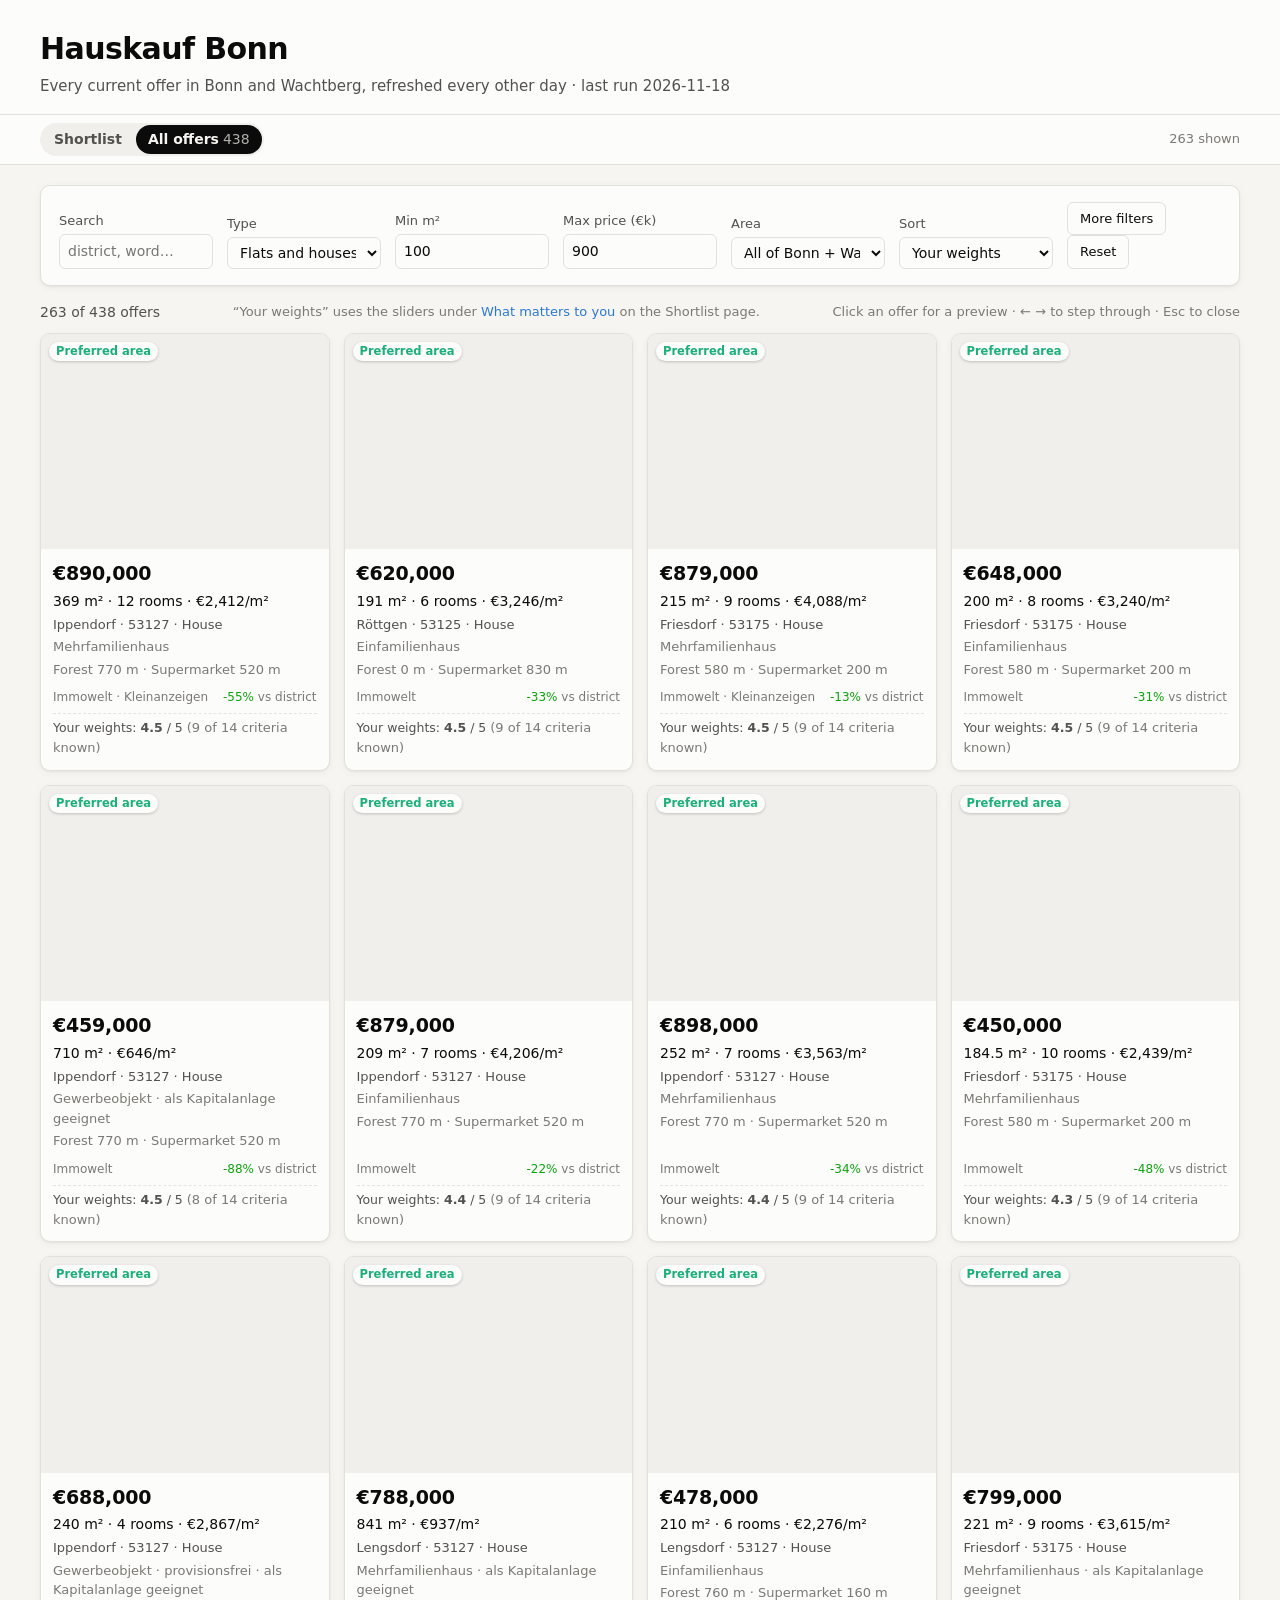
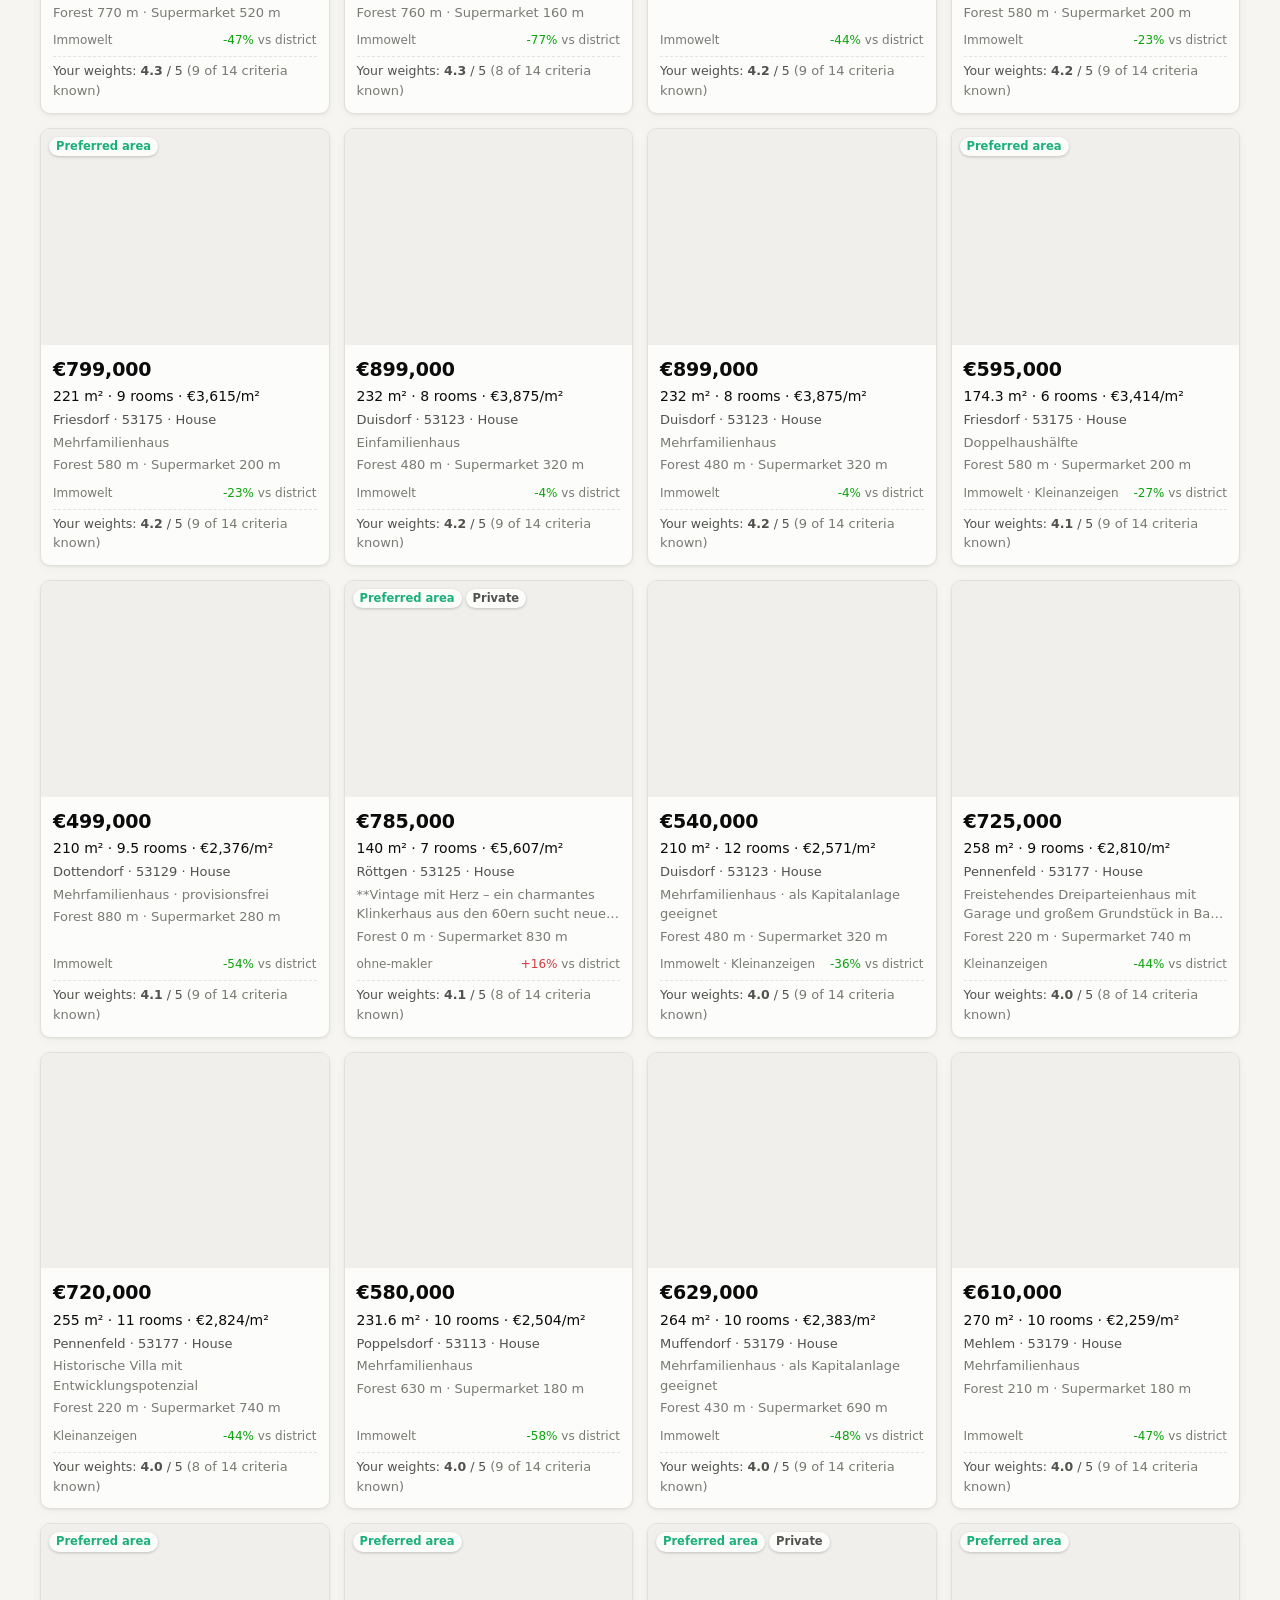
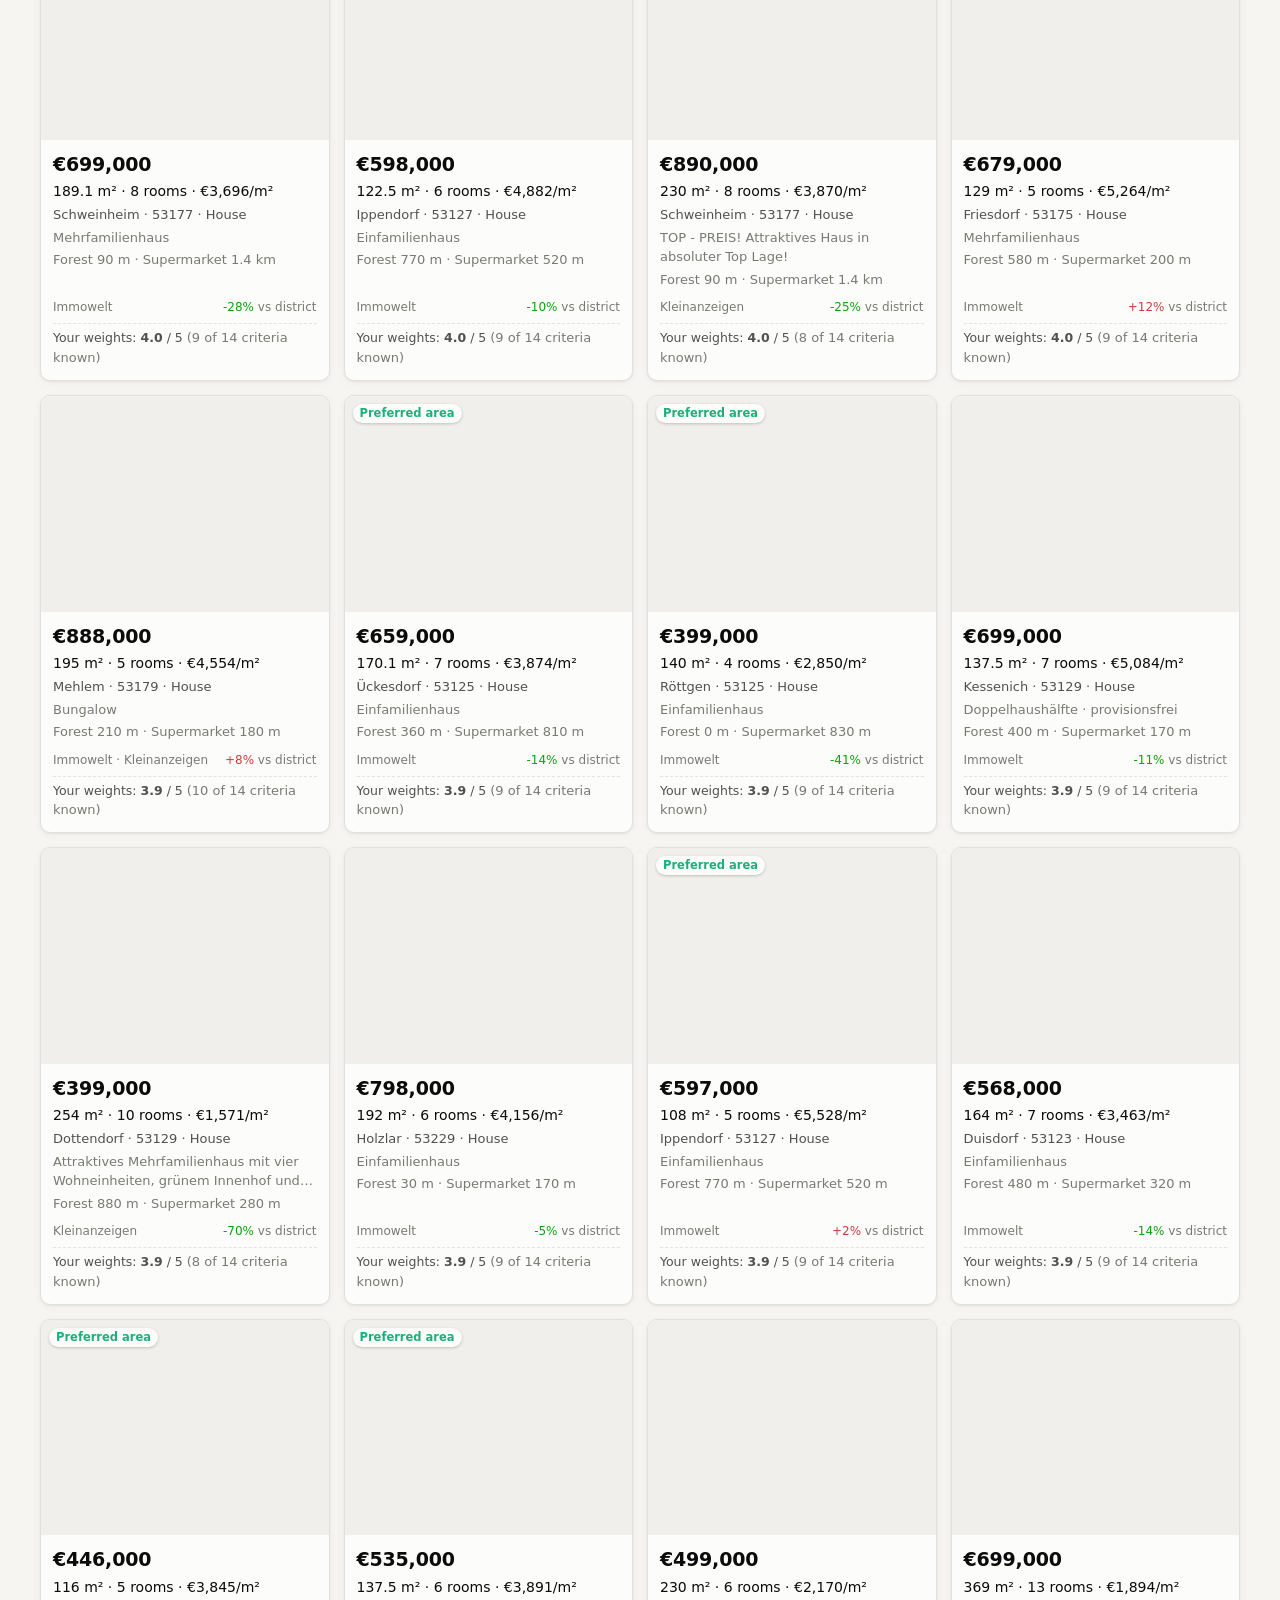
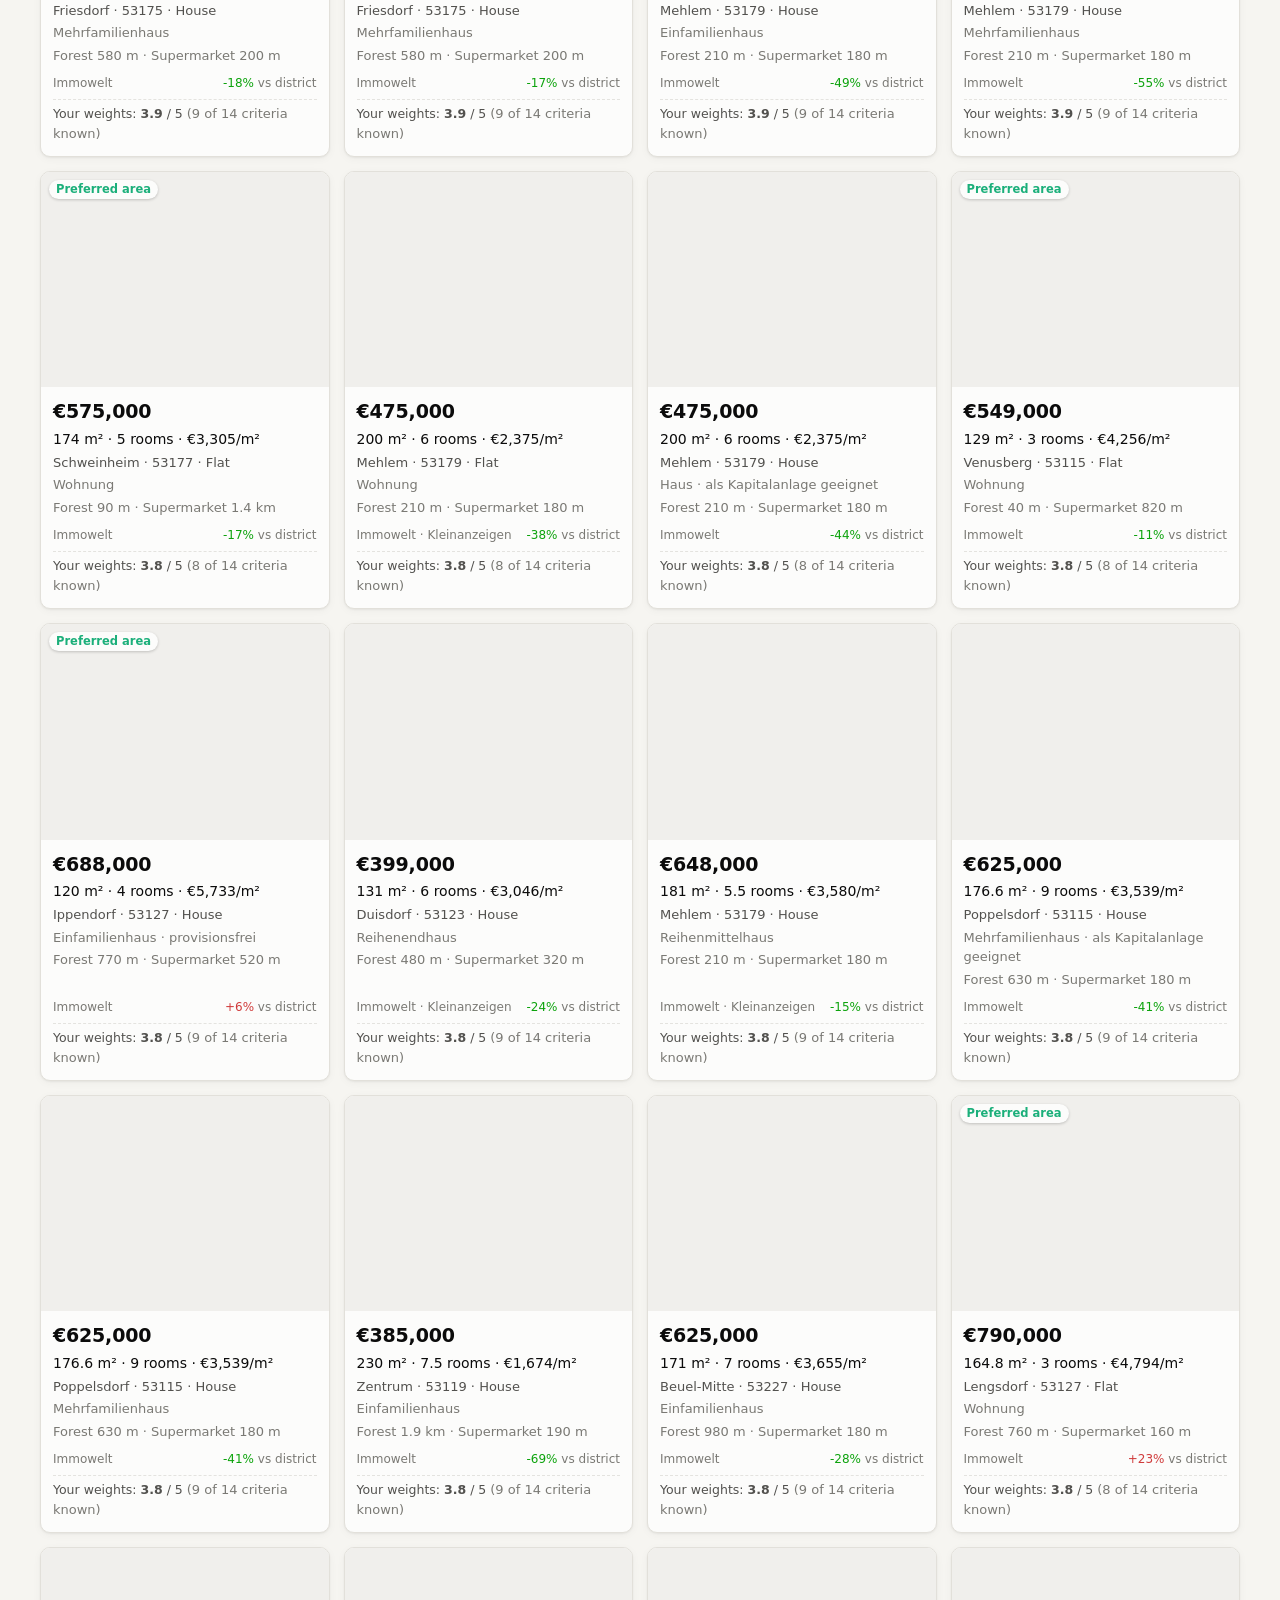
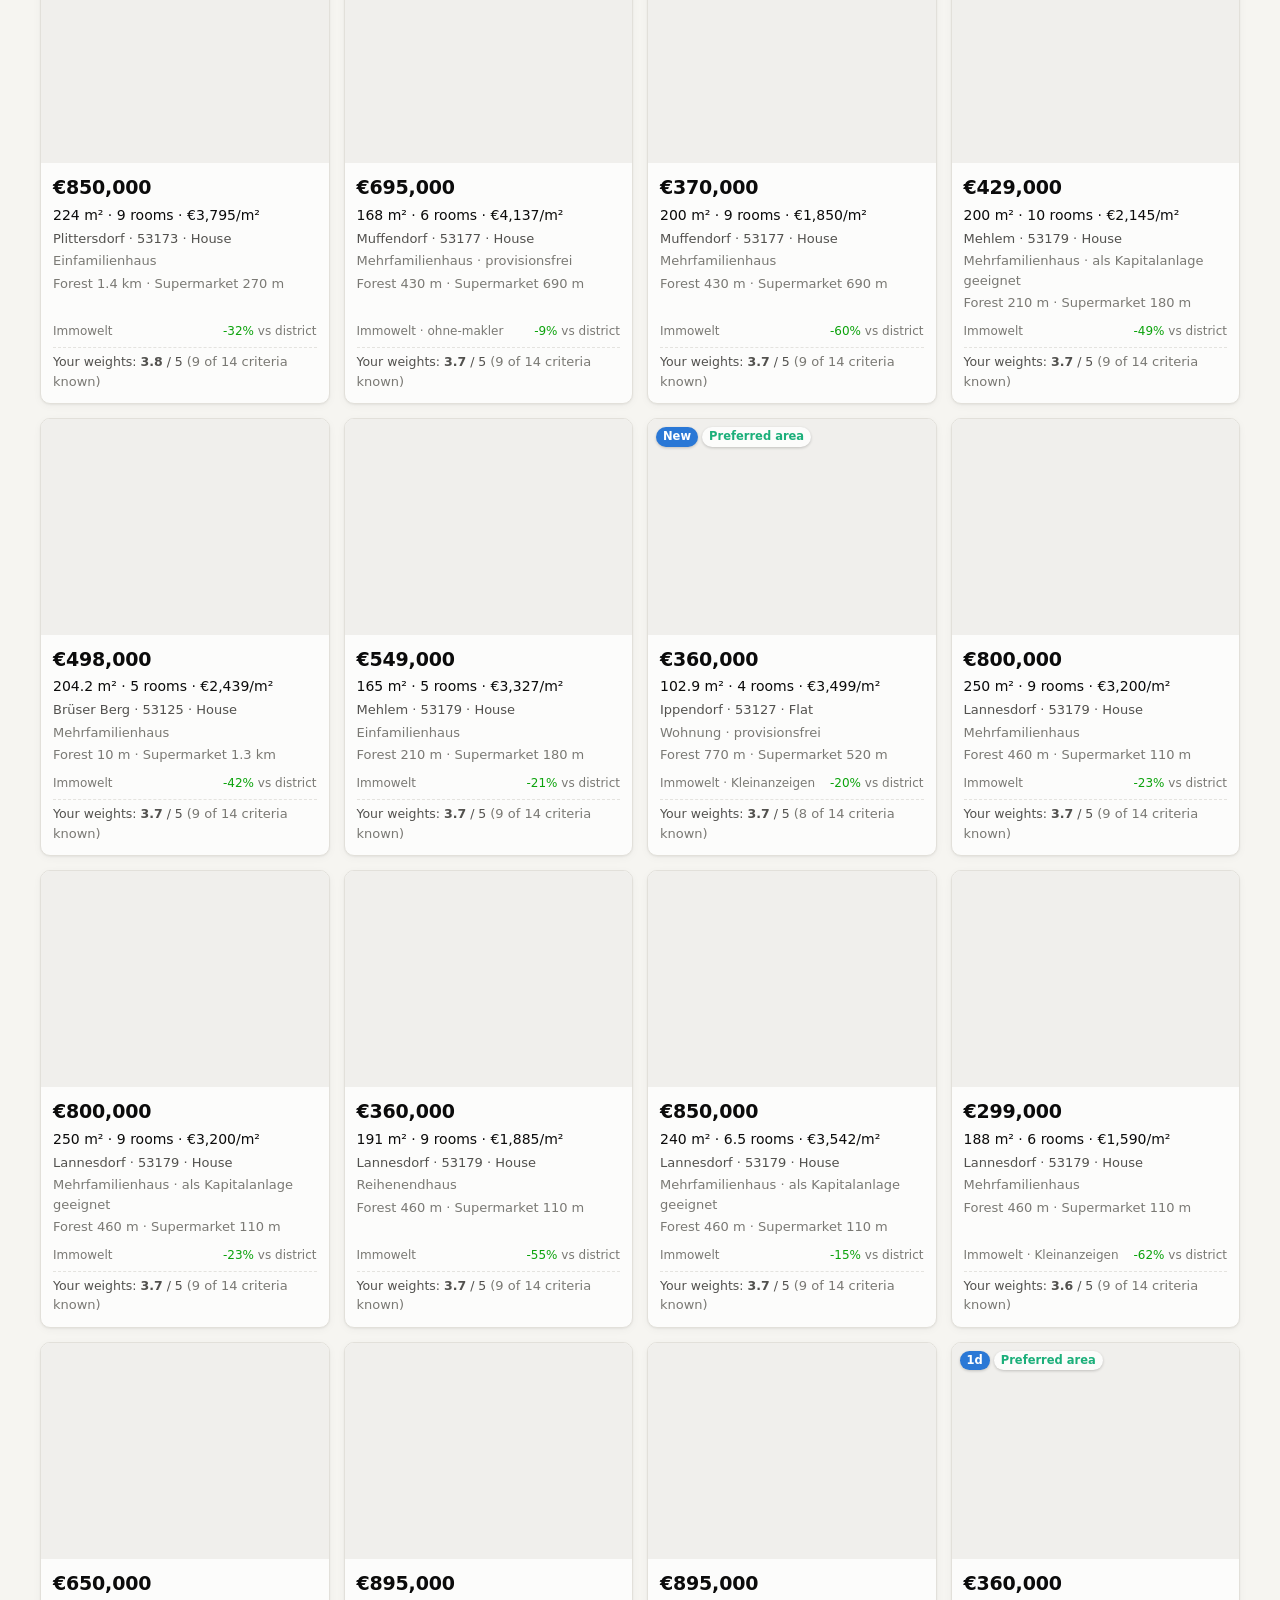
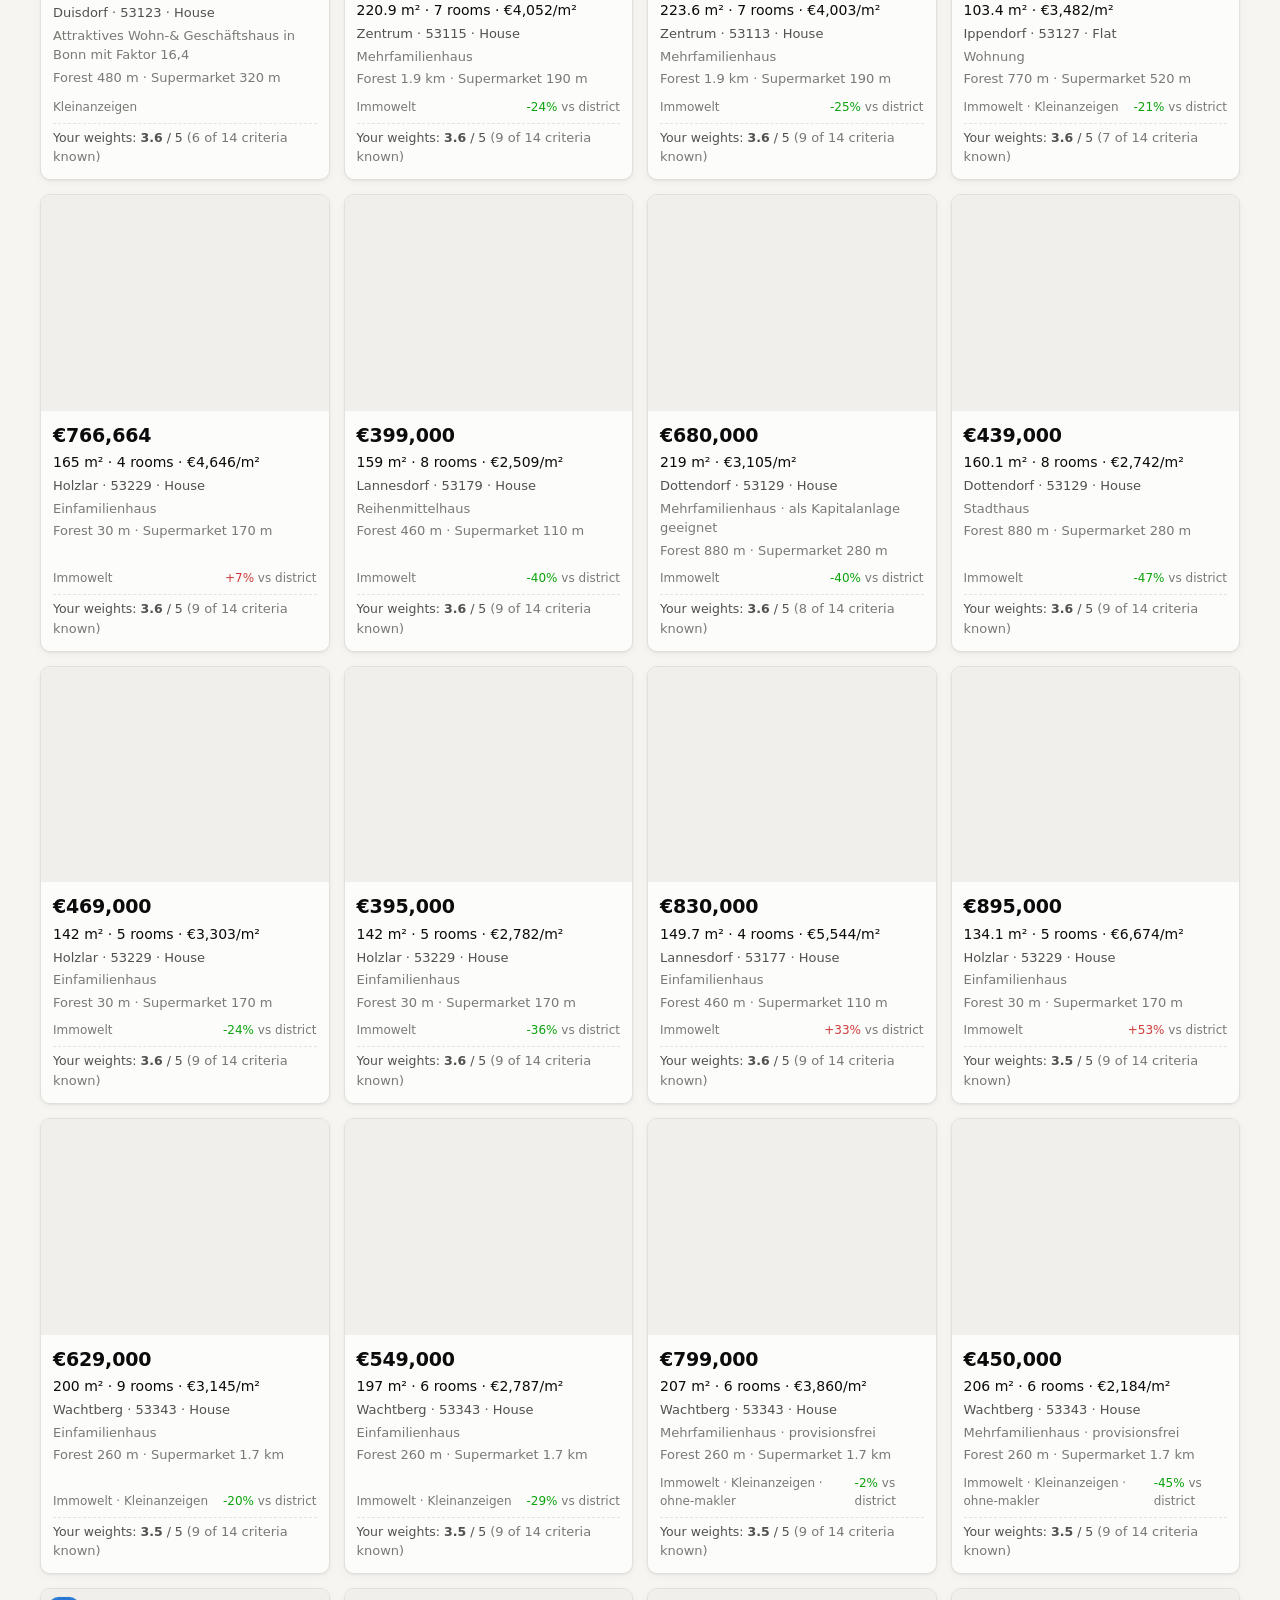
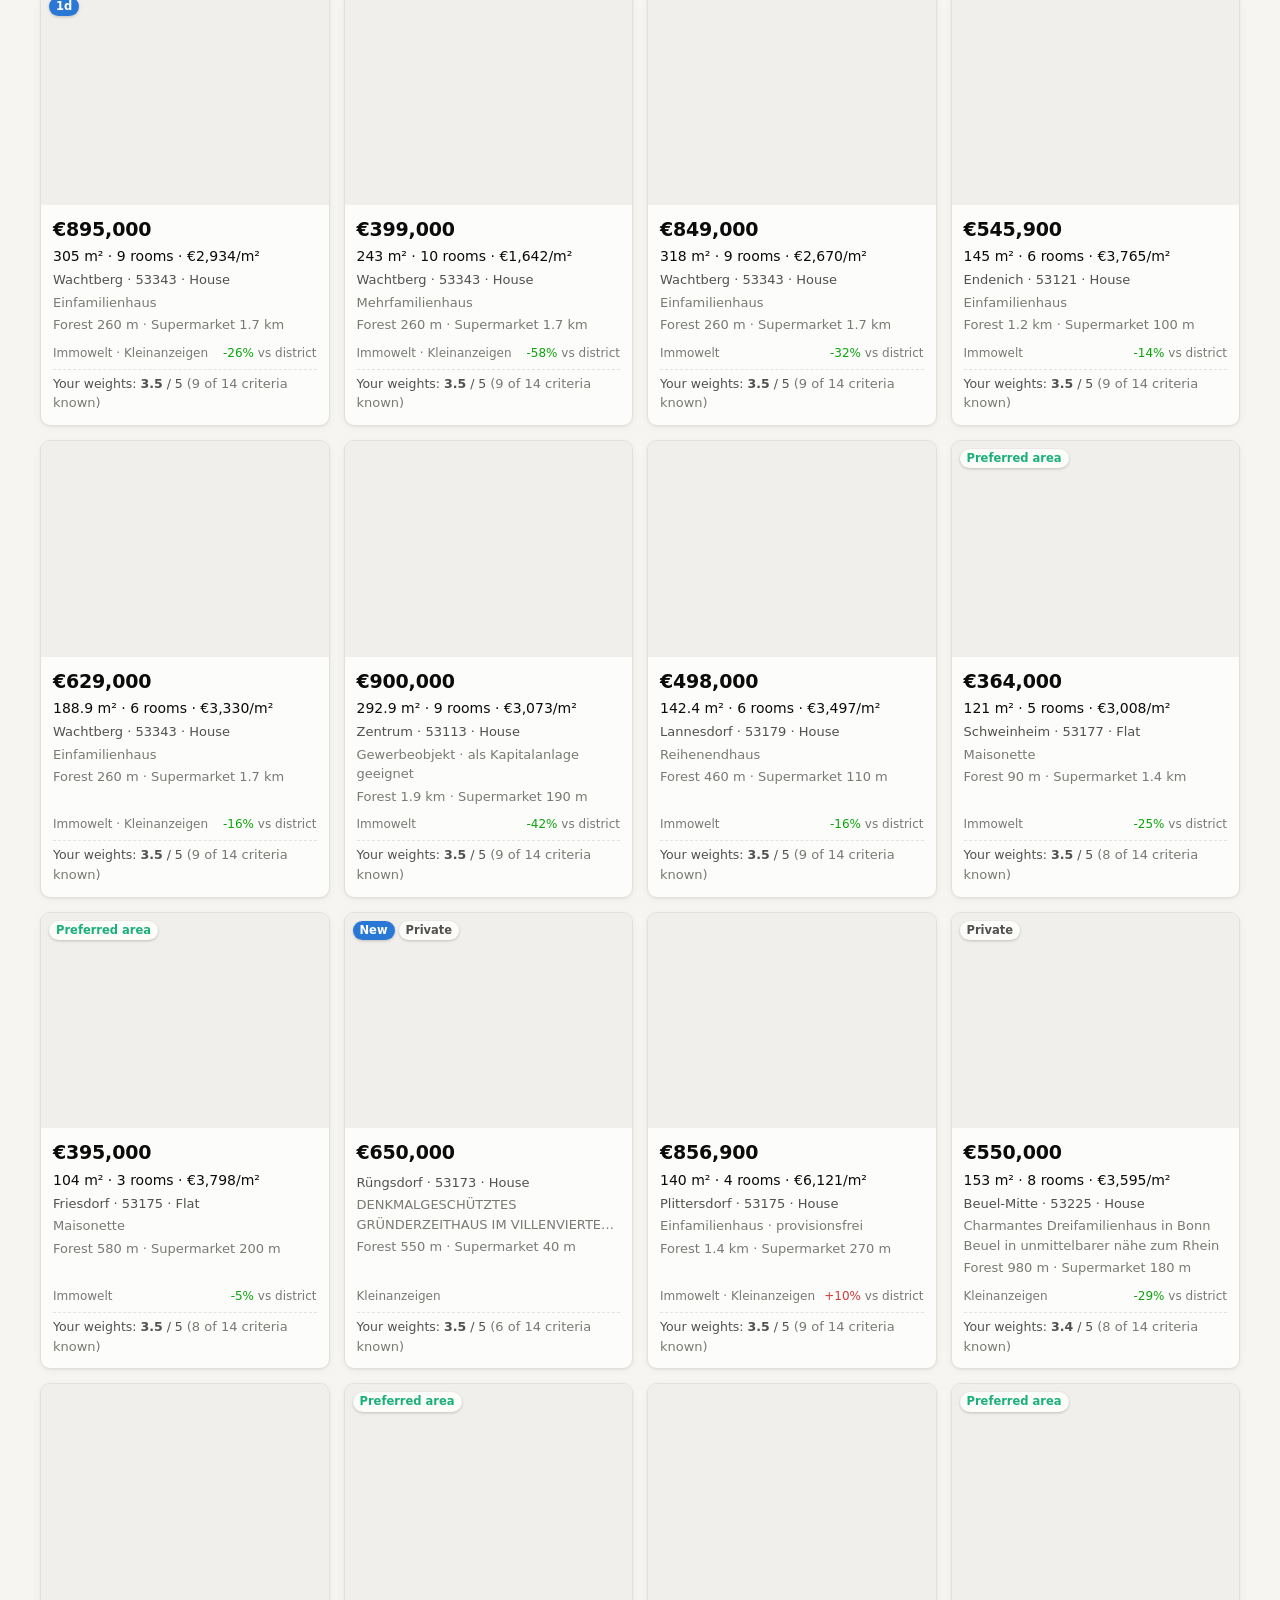
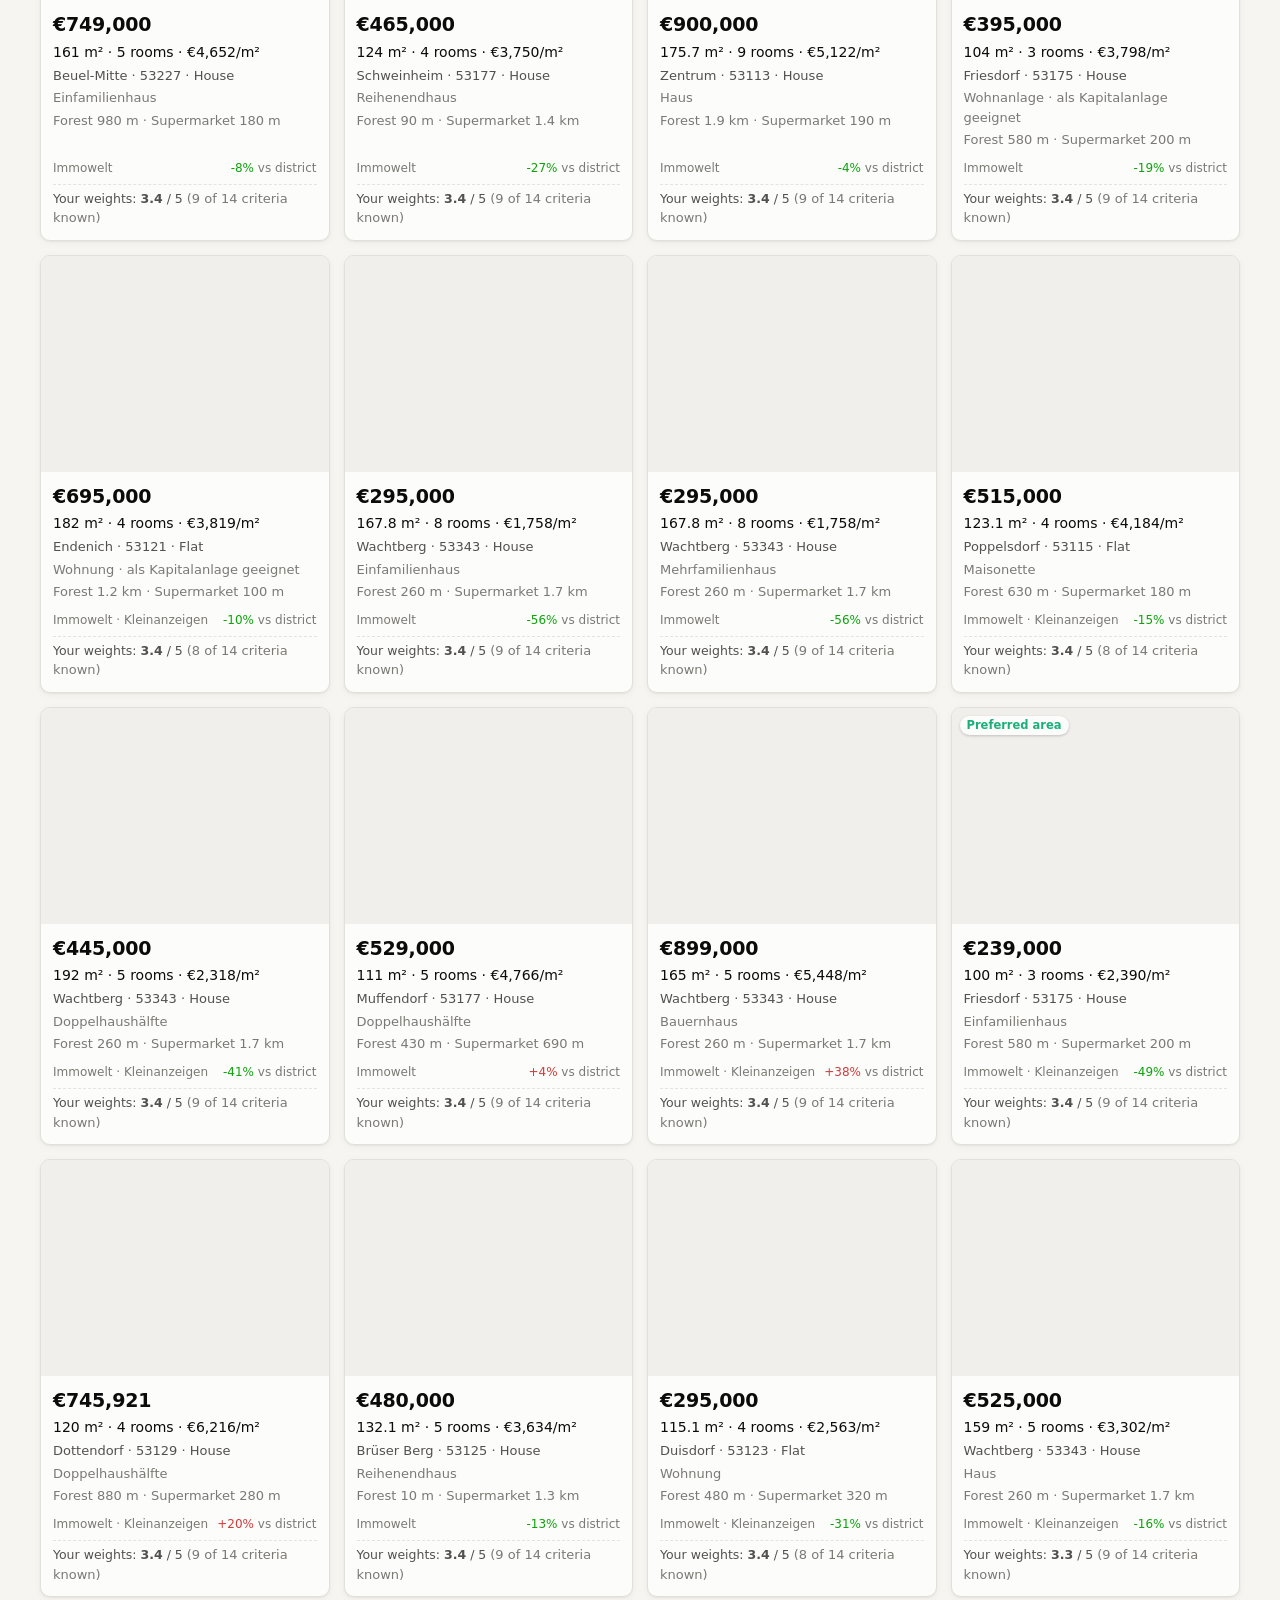
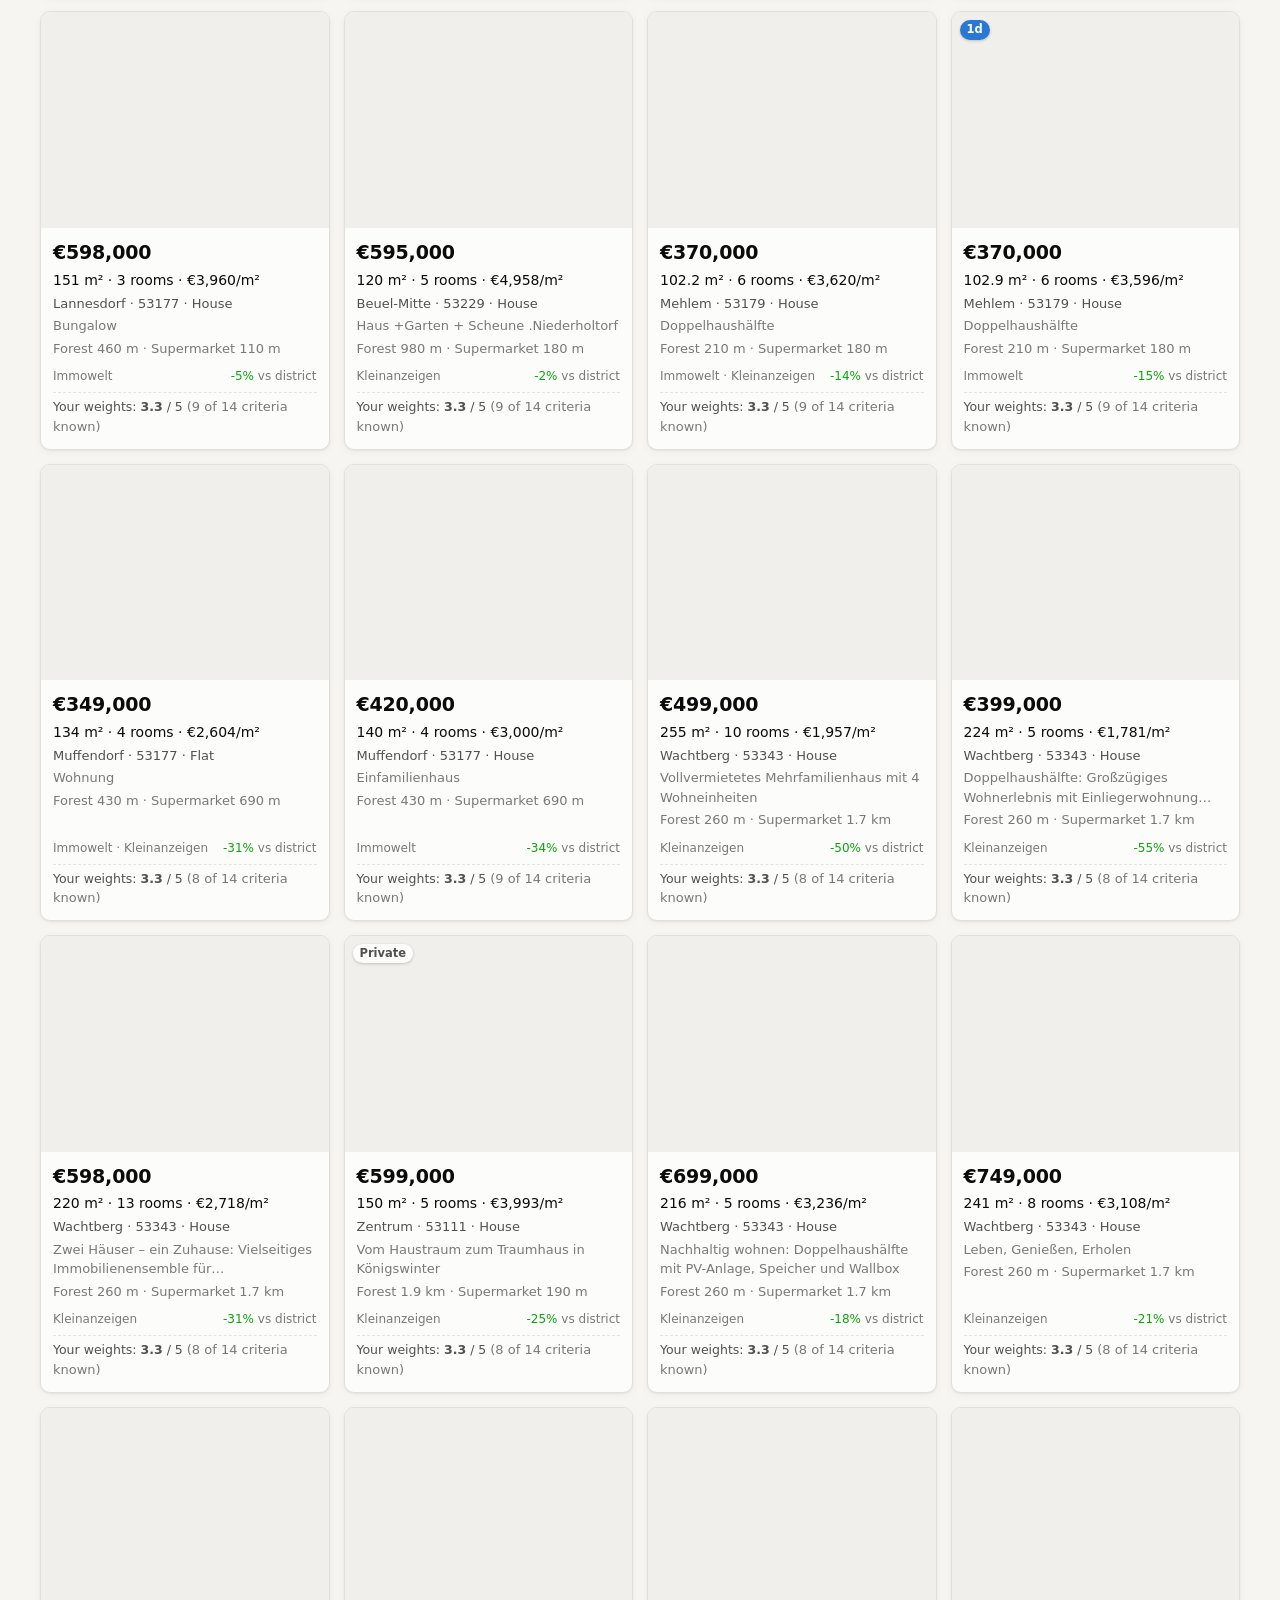
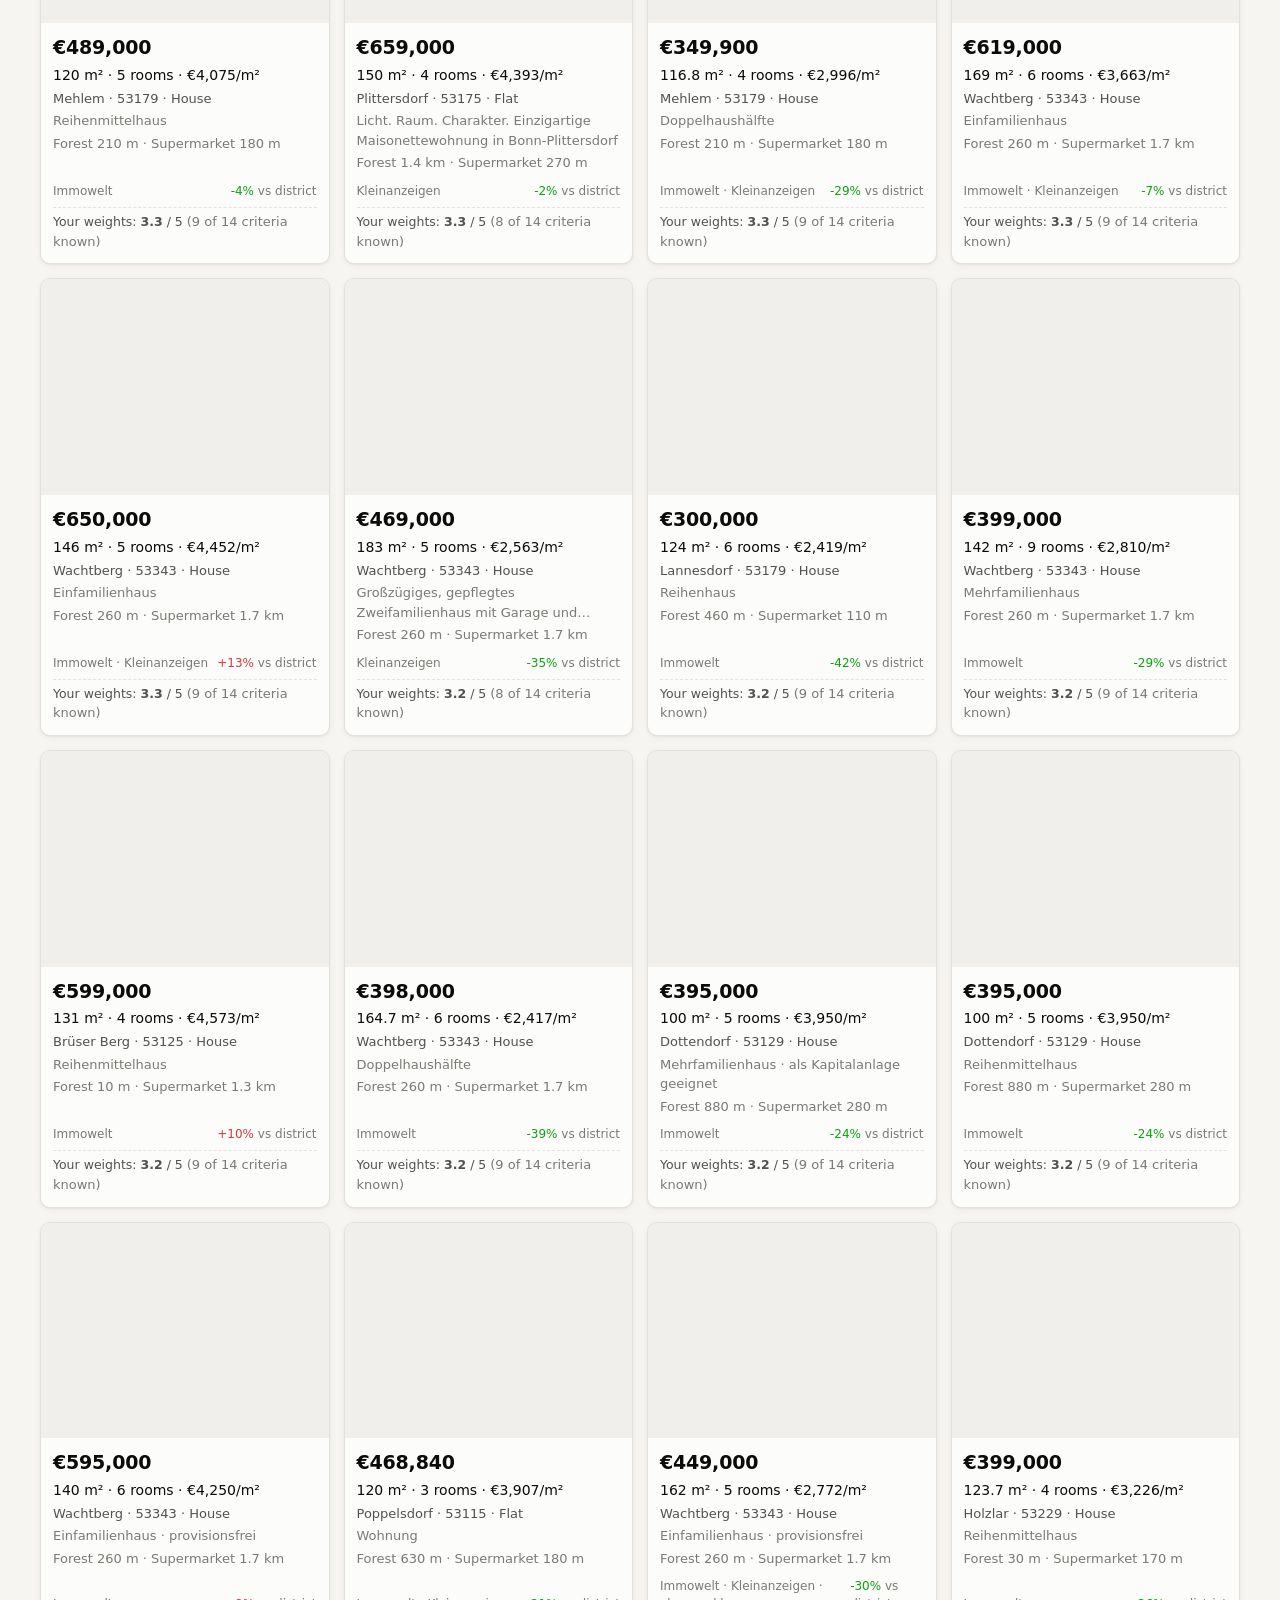
==== commit 5e0c5337: "Refresh data 2026-11-18 Co-Authored-By: Claude Opus 5.5 <noreply@anthropic.com>" ====
--- a/offers.html
+++ b/offers.html
@@ -375,7 +375,7 @@
 <button class="totop" id="totop" title="Back to top" aria-label="Back to top">↑</button>
 
 <script>
-const DATA = {"feed":{"updated":"2026-11-17","offers":[{"source":"immowelt","url":"https://www.immowelt.de/expose/002bd29b-d3da-47dc-aa49-c4d624236287","kind":"house","title":"Mehrfamilienhaus · als Kapitalanlage geeignet","price":680000,"size_m2":219.0,"rooms":null,"zip":"53129","district":"Dottendorf","plot_m2":219.0,"energy_class":"F","image":"https://mms.immowelt.de/c/0/3/c/c03c74fd-16c0-46bf-996d-47390dc41273.jpg?w=480&h=360","seller":null,"first_seen":"2026-11-15","last_seen":"2026-11-17","active":true,"gone":null,"price_history":[["2026-11-15",680000]],"key":"immowelt:002bd29b-d3da-47dc-aa49-c4d624236287","same_as":[],"sources":["immowelt"],"eur_m2":3105,"district_eur":5171,"vs_district":-40,"fit":3,"area":"Dottendorf","price_change":null,"tracked":null},{"source":"immowelt","url":"https://www.immowelt.de/expose/00594c1b-92c8-42c8-acee-89cf258dea9a","kind":"flat","title":"Wohnung","price":349000,"size_m2":100.0,"rooms":4.0,"zip":"53227","district":null,"plot_m2":null,"energy_class":"F","image":"https://mms.immowelt.de/9/d/a/9/9da9942b-f9a9-481d-a5b6-c49d6c538363.jpg?w=480&h=360","seller":null,"first_seen":"2026-11-15","last_seen":"2026-11-17","active":true,"gone":null,"price_history":[["2026-11-15",349000]],"key":"immowelt:00594c1b-92c8-42c8-acee-89cf258dea9a","same_as":[],"sources":["immowelt"],"eur_m2":3490,"district_eur":null,"vs_district":null,"fit":null,"area":"Beuel","price_change":null,"tracked":null},{"source":"immowelt","url":"https://www.immowelt.de/expose/00795146-39f7-46fe-a730-12f4e5bdba90","kind":"house","title":"Mehrfamilienhaus","price":535000,"size_m2":137.5,"rooms":6.0,"zip":"53175","district":"Friesdorf","plot_m2":249.0,"energy_class":"H","image":"https://mms.immowelt.de/6/8/8/d/688dd3c8-1ae4-46a9-94a5-0ca31fbbaa53.jpg?w=480&h=360","seller":null,"first_seen":"2026-11-15","last_seen":"2026-11-17","active":true,"gone":null,"price_history":[["2026-11-15",535000]],"key":"immowelt:00795146-39f7-46fe-a730-12f4e5bdba90","same_as":[],"sources":["immowelt"],"eur_m2":3891,"district_eur":4688,"vs_district":-17,"fit":4,"area":"Friesdorf","price_change":null,"tracked":null},{"source":"immowelt","url":"https://www.immowelt.de/expose/01a45374-0979-4826-ba1b-5230c9e51356","kind":"house","title":"Mehrfamilienhaus · als Kapitalanlage geeignet","price":595000,"size_m2":348.0,"rooms":null,"zip":"53117","district":null,"plot_m2":348.0,"energy_class":"E","image":"https://mms.immowelt.de/a/d/a/2/ada240de-670b-4747-8e89-0b86643e9ebb.jpg?w=480&h=360","seller":null,"first_seen":"2026-11-15","last_seen":"2026-11-17","active":true,"gone":null,"price_history":[["2026-11-15",595000]],"key":"immowelt:01a45374-0979-4826-ba1b-5230c9e51356","same_as":[],"sources":["immowelt"],"eur_m2":1710,"district_eur":null,"vs_district":null,"fit":null,"area":"Bonn-Nord","price_change":null,"tracked":null},{"source":"immowelt","url":"https://www.immowelt.de/expose/01a46b36-9bef-4a1d-8336-0bca3bd0bee6","kind":"flat","title":"Wohnung","price":530000,"size_m2":88.0,"rooms":3.0,"zip":"53175","district":"Plittersdorf","plot_m2":null,"energy_class":"C","image":"https://mms.immowelt.de/5/5/b/e/55bebdda-31e3-4bb1-b860-680fa3c8d5d9.jpg?w=480&h=360","seller":null,"first_seen":"2026-11-15","last_seen":"2026-11-17","active":true,"gone":null,"price_history":[["2026-11-15",530000]],"key":"immowelt:01a46b36-9bef-4a1d-8336-0bca3bd0bee6","same_as":[],"sources":["immowelt"],"eur_m2":6023,"district_eur":4462,"vs_district":35,"fit":3,"area":"Plittersdorf","price_change":null,"tracked":null},{"source":"immowelt","url":"https://www.immowelt.de/expose/02b52898-b1a7-4375-b56b-ac5c65f7dad3","kind":"house","title":"Reihenendhaus","price":null,"size_m2":120.0,"rooms":5.0,"zip":"53123","district":"Duisdorf","plot_m2":260.0,"energy_class":"D","image":"https://mms.immowelt.de/8/f/d/6/8fd6a78e-78bc-4a9f-94da-b7422d5cc08f.jpg?w=480&h=360","seller":null,"first_seen":"2026-11-15","last_seen":"2026-11-17","active":true,"gone":null,"price_history":[],"key":"immowelt:02b52898-b1a7-4375-b56b-ac5c65f7dad3","same_as":[],"sources":["immowelt"],"eur_m2":null,"district_eur":4016,"vs_district":null,"fit":3,"area":"Duisdorf","price_change":null,"tracked":null},{"source":"immowelt","url":"https://www.immowelt.de/expose/0438051c-c80a-434d-af9a-dd1da2dcb809","kind":"house","title":"Einfamilienhaus","price":629000,"size_m2":200.0,"rooms":9.0,"zip":"53343","district":"Wachtberg","plot_m2":648.0,"energy_class":"E","image":"https://mms.immowelt.de/3/0/2/e/302e25dc-0c80-43fc-ba5c-4f136eb94d09.jpg?w=480&h=360","seller":null,"first_seen":"2026-11-15","last_seen":"2026-11-17","active":true,"gone":null,"price_history":[["2026-11-15",629000]],"key":"immowelt:0438051c-c80a-434d-af9a-dd1da2dcb809","same_as":["kleinanzeigen:3471405543"],"sources":["immowelt","kleinanzeigen"],"eur_m2":3145,"district_eur":3952,"vs_district":-20,"fit":2.5,"area":"Wachtberg","price_change":null,"tracked":null},{"source":"immowelt","url":"https://www.immowelt.de/expose/049759bc-2d91-45b0-8da9-b41ec29f72b8","kind":"house","title":"Doppelhaushälfte","price":525000,"size_m2":110.0,"rooms":4.0,"zip":"53227","district":null,"plot_m2":284.0,"energy_class":"B","image":"https://mms.immowelt.de/c/3/8/7/c3870ee8-c173-4ce9-b481-b47c0892728a.jpg?w=480&h=360","seller":null,"first_seen":"2026-11-15","last_seen":"2026-11-17","active":true,"gone":null,"price_history":[["2026-11-15",525000]],"key":"immowelt:049759bc-2d91-45b0-8da9-b41ec29f72b8","same_as":["kleinanzeigen:3413170565"],"sources":["immowelt","kleinanzeigen"],"eur_m2":4773,"district_eur":null,"vs_district":null,"fit":null,"area":"Beuel","price_change":null,"tracked":null},{"source":"immowelt","url":"https://www.immowelt.de/expose/04cc2102-9ad4-4b71-9278-4a333764b754","kind":"house","title":"Einfamilienhaus","price":239000,"size_m2":100.0,"rooms":3.0,"zip":"53175","district":"Friesdorf","plot_m2":142.0,"energy_class":"H","image":"https://mms.immowelt.de/5/2/6/f/526ffe80-d8d4-459c-880f-9a7ba3733781.jpg?w=480&h=360","seller":null,"first_seen":"2026-11-15","last_seen":"2026-11-17","active":true,"gone":null,"price_history":[["2026-11-15",239000]],"key":"immowelt:04cc2102-9ad4-4b71-9278-4a333764b754","same_as":["kleinanzeigen:3562981999"],"sources":["immowelt","kleinanzeigen"],"eur_m2":2390,"district_eur":4688,"vs_district":-49,"fit":4,"area":"Friesdorf","price_change":null,"tracked":null},{"source":"immowelt","url":"https://www.immowelt.de/expose/05d5ea21-5514-41f2-990c-c50d21893598","kind":"house","title":"Einfamilienhaus","price":850000,"size_m2":224.0,"rooms":9.0,"zip":"53173","district":"Plittersdorf","plot_m2":320.0,"energy_class":null,"image":"https://mms.immowelt.de/4/2/3/d/423d76c7-e22d-4e17-ac7a-6c29afe851f6.jpg?w=480&h=360","seller":null,"first_seen":"2026-11-15","last_seen":"2026-11-17","active":true,"gone":null,"price_history":[["2026-11-15",850000]],"key":"immowelt:05d5ea21-5514-41f2-990c-c50d21893598","same_as":[],"sources":["immowelt"],"eur_m2":3795,"district_eur":5561,"vs_district":-32,"fit":3,"area":"Plittersdorf","price_change":null,"tracked":null},{"source":"immowelt","url":"https://www.immowelt.de/expose/06334f16-a4d8-4d5f-b7c7-5cc83a48337e","kind":"flat","title":"Wohnung","price":309000,"size_m2":86.0,"rooms":4.0,"zip":"53127","district":"Lengsdorf","plot_m2":null,"energy_class":"D","image":"https://mms.immowelt.de/2/1/f/0/21f0c0d8-59b9-4873-b715-97fb7cf74279.jpg?w=480&h=360","seller":null,"first_seen":"2026-11-15","last_seen":"2026-11-17","active":true,"gone":null,"price_history":[["2026-11-15",309000]],"key":"immowelt:06334f16-a4d8-4d5f-b7c7-5cc83a48337e","same_as":[],"sources":["immowelt"],"eur_m2":3593,"district_eur":3904,"vs_district":-8,"fit":4,"area":"Lengsdorf","price_change":null,"tracked":null},{"source":"immowelt","url":"https://www.immowelt.de/expose/06668b8a-e1ba-4327-a838-241a2665708a","kind":"house","title":"Haus","price":878000,"size_m2":150.0,"rooms":5.0,"zip":"53227","district":null,"plot_m2":650.0,"energy_class":null,"image":"https://mms.immowelt.de/0/e/c/c/0ecc51fe-e9ae-4272-b418-cb00f1612ffc.jpg?w=480&h=360","seller":null,"first_seen":"2026-11-15","last_seen":"2026-11-17","active":true,"gone":null,"price_history":[["2026-11-15",878000]],"key":"immowelt:06668b8a-e1ba-4327-a838-241a2665708a","same_as":[],"sources":["immowelt"],"eur_m2":5853,"district_eur":null,"vs_district":null,"fit":null,"area":"Beuel","price_change":null,"tracked":null},{"source":"immowelt","url":"https://www.immowelt.de/expose/06dd2412-543b-47ba-8089-e6b9c639b7da","kind":"house","title":"Einfamilienhaus","price":749000,"size_m2":149.0,"rooms":4.0,"zip":"53343","district":"Wachtberg","plot_m2":710.0,"energy_class":"E","image":"https://mms.immowelt.de/a/3/d/e/a3de73db-0450-4682-8765-eabe89913f59.jpg?w=480&h=360","seller":null,"first_seen":"2026-11-15","last_seen":"2026-11-17","active":true,"gone":null,"price_history":[["2026-11-15",749000]],"key":"immowelt:06dd2412-543b-47ba-8089-e6b9c639b7da","same_as":[],"sources":["immowelt"],"eur_m2":5027,"district_eur":3952,"vs_district":27,"fit":2.5,"area":"Wachtberg","price_change":null,"tracked":null},{"source":"immowelt","url":"https://www.immowelt.de/expose/07a8e0da-f4c5-41ca-8deb-d391c9b70e86","kind":"house","title":"Mehrfamilienhaus · als Kapitalanlage geeignet","price":788000,"size_m2":841.0,"rooms":null,"zip":"53127","district":"Lengsdorf","plot_m2":841.0,"energy_class":"G","image":"https://mms.immowelt.de/a/9/b/d/a9bdda00-7ab1-4ef9-8a6d-b94b7691f45c.jpg?w=480&h=360","seller":null,"first_seen":"2026-11-15","last_seen":"2026-11-17","active":true,"gone":null,"price_history":[["2026-11-15",788000]],"key":"immowelt:07a8e0da-f4c5-41ca-8deb-d391c9b70e86","same_as":[],"sources":["immowelt"],"eur_m2":937,"district_eur":4099,"vs_district":-77,"fit":4,"area":"Lengsdorf","price_change":null,"tracked":null},{"source":"immowelt","url":"https://www.immowelt.de/expose/0831ac65-74a4-4793-8577-25fe1ddd92a3","kind":"house","title":"Mehrfamilienhaus","price":890000,"size_m2":369.0,"rooms":12.0,"zip":"53127","district":"Ippendorf","plot_m2":613.0,"energy_class":"E","image":"https://mms.immowelt.de/f/7/5/1/f751ff47-2f42-4af9-a0ee-0755961fe8f3.jpg?w=480&h=360","seller":null,"first_seen":"2026-11-15","last_seen":"2026-11-17","active":true,"gone":null,"price_history":[["2026-11-15",890000]],"key":"immowelt:0831ac65-74a4-4793-8577-25fe1ddd92a3","same_as":["kleinanzeigen:3436177755"],"sources":["immowelt","kleinanzeigen"],"eur_m2":2412,"district_eur":5401,"vs_district":-55,"fit":5,"area":"Ippendorf","price_change":null,"tracked":null},{"source":"immowelt","url":"https://www.immowelt.de/expose/0984e3c2-f7f7-4fbe-9818-d4b109627103","kind":"house","title":"Einfamilienhaus","price":730000,"size_m2":181.0,"rooms":7.0,"zip":"53227","district":null,"plot_m2":838.0,"energy_class":"D","image":"https://mms.immowelt.de/f/1/b/3/f1b34dbb-37d9-4155-a111-b8c75edd5ebc.jpg?w=480&h=360","seller":null,"first_seen":"2026-11-15","last_seen":"2026-11-17","active":true,"gone":null,"price_history":[["2026-11-15",730000]],"key":"immowelt:0984e3c2-f7f7-4fbe-9818-d4b109627103","same_as":[],"sources":["immowelt"],"eur_m2":4033,"district_eur":null,"vs_district":null,"fit":null,"area":"Beuel","price_change":null,"tracked":null},{"source":"immowelt","url":"https://www.immowelt.de/expose/0a351c88-6cc4-4fff-84df-ac8460a83389","kind":"flat","title":"Wohnung","price":360000,"size_m2":95.0,"rooms":3.0,"zip":"53179","district":"Lannesdorf","plot_m2":null,"energy_class":"C","image":"https://mms.immowelt.de/7/2/7/3/727318f2-dd9a-437c-9238-1f50105066b1.jpg?w=480&h=360","seller":null,"first_seen":"2026-11-15","last_seen":"2026-11-17","active":true,"gone":null,"price_history":[["2026-11-15",360000]],"key":"immowelt:0a351c88-6cc4-4fff-84df-ac8460a83389","same_as":[],"sources":["immowelt"],"eur_m2":3789,"district_eur":3447,"vs_district":10,"fit":2.5,"area":"Lannesdorf","price_change":null,"tracked":null},{"source":"immowelt","url":"https://www.immowelt.de/expose/0a44a3bf-2e2c-44fa-a95d-5944c834e44b","kind":"house","title":"Gewerbeobjekt · als Kapitalanlage geeignet","price":1150000,"size_m2":503.0,"rooms":null,"zip":"53119","district":"Zentrum","plot_m2":503.0,"energy_class":null,"image":"https://mms.immowelt.de/7/c/0/5/7c050a21-c50a-468e-a676-f2171bdcb9d4.jpg?w=480&h=360","seller":null,"first_seen":"2026-11-15","last_seen":"2026-11-17","active":true,"gone":null,"price_history":[["2026-11-15",1150000]],"key":"immowelt:0a44a3bf-2e2c-44fa-a95d-5944c834e44b","same_as":[],"sources":["immowelt"],"eur_m2":2286,"district_eur":5326,"vs_district":-57,"fit":2,"area":"Zentrum","price_change":null,"tracked":null},{"source":"immowelt","url":"https://www.immowelt.de/expose/0a7e405f-9bf9-4f9f-b052-d4eadcdf968c","kind":"flat","title":"Wohnung","price":360000,"size_m2":103.0,"rooms":null,"zip":"53127","district":"Ippendorf","plot_m2":null,"energy_class":null,"image":"https://mms.immowelt.de/d/4/3/5/d4358692-4948-440d-827f-c5421397e1bb.jpg?w=480&h=360","seller":null,"first_seen":"2026-11-15","last_seen":"2026-11-16","active":false,"gone":"2026-11-17","price_history":[["2026-11-15",360000]],"key":"immowelt:0a7e405f-9bf9-4f9f-b052-d4eadcdf968c","same_as":[],"sources":["immowelt"],"eur_m2":3495,"district_eur":4394,"vs_district":-20,"fit":5,"area":"Ippendorf","price_change":null,"tracked":null},{"source":"immowelt","url":"https://www.immowelt.de/expose/0afd0123-0f52-4a75-a76b-b0e9aaf46125","kind":"flat","title":"Maisonette","price":null,"size_m2":109.0,"rooms":4.0,"zip":"53179","district":"Mehlem","plot_m2":null,"energy_class":"E","image":"https://mms.immowelt.de/5/3/5/e/535ef83b-5794-4ab9-a98b-3bdeb19e32b6.jpg?w=480&h=360","seller":null,"first_seen":"2026-11-15","last_seen":"2026-11-17","active":true,"gone":null,"price_history":[],"key":"immowelt:0afd0123-0f52-4a75-a76b-b0e9aaf46125","same_as":[],"sources":["immowelt"],"eur_m2":null,"district_eur":3853,"vs_district":null,"fit":2.5,"area":"Mehlem","price_change":null,"tracked":null},{"source":"immowelt","url":"https://www.immowelt.de/expose/0bbac972-3d9c-4cc3-a787-705d1d6d81bb","kind":"house","title":"Gewerbeobjekt · als Kapitalanlage geeignet","price":900000,"size_m2":292.9,"rooms":9.0,"zip":"53113","district":"Zentrum","plot_m2":151.0,"energy_class":"F","image":"https://mms.immowelt.de/0/8/3/8/0838c621-7698-47b8-b513-fc39fa1f639c.jpg?w=480&h=360","seller":null,"first_seen":"2026-11-15","last_seen":"2026-11-17","active":true,"gone":null,"price_history":[["2026-11-15",900000]],"key":"immowelt:0bbac972-3d9c-4cc3-a787-705d1d6d81bb","same_as":[],"sources":["immowelt"],"eur_m2":3073,"district_eur":5326,"vs_district":-42,"fit":2,"area":"Zentrum","price_change":null,"tracked":null},{"source":"immowelt","url":"https://www.immowelt.de/expose/0c46bcea-dc3c-4afe-a977-fedae1b7449a","kind":"house","title":"Einfamilienhaus","price":145000,"size_m2":90.0,"rooms":4.0,"zip":"53343","district":"Wachtberg","plot_m2":158.0,"energy_class":"H","image":"https://mms.immowelt.de/0/f/7/6/0f76c175-a2b4-4110-9027-a53210906548.jpg?w=480&h=360","seller":null,"first_seen":"2026-11-15","last_seen":"2026-11-17","active":true,"gone":null,"price_history":[["2026-11-15",145000]],"key":"immowelt:0c46bcea-dc3c-4afe-a977-fedae1b7449a","same_as":["kleinanzeigen:3485265655"],"sources":["immowelt","kleinanzeigen"],"eur_m2":1611,"district_eur":3952,"vs_district":-59,"fit":2.5,"area":"Wachtberg","price_change":null,"tracked":null},{"source":"immowelt","url":"https://www.immowelt.de/expose/0c486b1f-e273-4049-a924-8537f04994d3","kind":"flat","title":"Wohnung","price":468840,"size_m2":120.0,"rooms":3.0,"zip":"53115","district":"Poppelsdorf","plot_m2":null,"energy_class":"C","image":"https://mms.immowelt.de/9/c/3/4/9c34df40-9c8c-43cd-932e-e30d84c4687a.jpg?w=480&h=360","seller":null,"first_seen":"2026-11-15","last_seen":"2026-11-17","active":true,"gone":null,"price_history":[["2026-11-15",468840]],"key":"immowelt:0c486b1f-e273-4049-a924-8537f04994d3","same_as":[],"sources":["immowelt"],"eur_m2":3907,"district_eur":4942,"vs_district":-21,"fit":3,"area":"Poppelsdorf","price_change":null,"tracked":null},{"source":"immowelt","url":"https://www.immowelt.de/expose/0dd6a332-6ec4-4202-879c-59f4f5b1ca0f","kind":"house","title":"Mehrfamilienhaus · als Kapitalanlage geeignet","price":395000,"size_m2":100.0,"rooms":5.0,"zip":"53129","district":"Dottendorf","plot_m2":211.0,"energy_class":"G","image":"https://mms.immowelt.de/8/d/d/b/8ddbaf05-678a-4249-9987-bf42766a810c.jpg?w=480&h=360","seller":null,"first_seen":"2026-11-15","last_seen":"2026-11-17","active":true,"gone":null,"price_history":[["2026-11-15",395000]],"key":"immowelt:0dd6a332-6ec4-4202-879c-59f4f5b1ca0f","same_as":[],"sources":["immowelt"],"eur_m2":3950,"district_eur":5171,"vs_district":-24,"fit":3,"area":"Dottendorf","price_change":null,"tracked":null},{"source":"immowelt","url":"https://www.immowelt.de/expose/10a02b6e-7918-463e-9190-faa21b39d785","kind":"house","title":"Mehrfamilienhaus","price":299000,"size_m2":188.0,"rooms":6.0,"zip":"53179","district":"Lannesdorf","plot_m2":188.0,"energy_class":"D","image":"https://mms.immowelt.de/9/c/1/7/9c17d3a2-1d85-4da1-affd-fc4b9db96a0c.jpg?w=480&h=360","seller":null,"first_seen":"2026-11-15","last_seen":"2026-11-17","active":true,"gone":null,"price_history":[["2026-11-15",299000]],"key":"immowelt:10a02b6e-7918-463e-9190-faa21b39d785","same_as":["kleinanzeigen:3306281756"],"sources":["immowelt","kleinanzeigen"],"eur_m2":1590,"district_eur":4183,"vs_district":-62,"fit":2.5,"area":"Lannesdorf","price_change":null,"tracked":null},{"source":"immowelt","url":"https://www.immowelt.de/expose/10b4762f-2f44-4017-a4cd-976d4d12bf58","kind":"house","title":"Reihenendhaus","price":699000,"size_m2":144.3,"rooms":6.0,"zip":"53343","district":"Wachtberg","plot_m2":401.0,"energy_class":"A","image":"https://mms.immowelt.de/b/d/0/8/bd0846e2-c751-4d45-9f0c-15b6f4afbd17.jpg?w=480&h=360","seller":null,"first_seen":"2026-11-15","last_seen":"2026-11-17","active":true,"gone":null,"price_history":[["2026-11-15",699000]],"key":"immowelt:10b4762f-2f44-4017-a4cd-976d4d12bf58","same_as":[],"sources":["immowelt"],"eur_m2":4844,"district_eur":3952,"vs_district":23,"fit":2.5,"area":"Wachtberg","price_change":null,"tracked":null},{"source":"immowelt","url":"https://www.immowelt.de/expose/10bc3db9-5d5f-41ee-89f3-ddcdf0b21792","kind":"house","title":"Mehrfamilienhaus","price":null,"size_m2":239.0,"rooms":6.0,"zip":"53123","district":null,"plot_m2":438.0,"energy_class":"E","image":"https://mms.immowelt.de/5/9/1/b/591bfb08-59f3-490b-895d-c3af6f40ea4e.png?w=480&h=360","seller":null,"first_seen":"2026-11-15","last_seen":"2026-11-17","active":true,"gone":null,"price_history":[],"key":"immowelt:10bc3db9-5d5f-41ee-89f3-ddcdf0b21792","same_as":[],"sources":["immowelt"],"eur_m2":null,"district_eur":null,"vs_district":null,"fit":null,"area":"Hardtberg","price_change":null,"tracked":null},{"source":"immowelt","url":"https://www.immowelt.de/expose/11c221b9-6b85-4391-82c2-eccf1b9244e1","kind":"house","title":"Haus","price":399000,"size_m2":100.0,"rooms":4.0,"zip":"53343","district":"Wachtberg","plot_m2":384.0,"energy_class":null,"image":"https://mms.immowelt.de/f/7/f/b/f7fb3b55-5d58-44f8-9003-3448d261ff22.jpg?w=480&h=360","seller":null,"first_seen":"2026-11-15","last_seen":"2026-11-17","active":true,"gone":null,"price_history":[["2026-11-15",399000]],"key":"immowelt:11c221b9-6b85-4391-82c2-eccf1b9244e1","same_as":["kleinanzeigen:3487917248"],"sources":["immowelt","kleinanzeigen"],"eur_m2":3990,"district_eur":3952,"vs_district":1,"fit":2.5,"area":"Wachtberg","price_change":null,"tracked":null},{"source":"immowelt","url":"https://www.immowelt.de/expose/132931cc-22ba-43e3-9a50-601f6953c062","kind":"house","title":"Mehrfamilienhaus · als Kapitalanlage geeignet","price":450000,"size_m2":188.1,"rooms":5.0,"zip":"53229","district":null,"plot_m2":439.0,"energy_class":"H","image":"https://mms.immowelt.de/2/c/2/7/2c271ded-aac5-4d06-a18c-01c0c2a1d239.jpg?w=480&h=360","seller":null,"first_seen":"2026-11-15","last_seen":"2026-11-17","active":true,"gone":null,"price_history":[["2026-11-15",450000]],"key":"immowelt:132931cc-22ba-43e3-9a50-601f6953c062","same_as":[],"sources":["immowelt"],"eur_m2":2392,"district_eur":null,"vs_district":null,"fit":null,"area":"Beuel","price_change":null,"tracked":null},{"source":"immowelt","url":"https://www.immowelt.de/expose/13778886-1d8b-4958-a832-3fdc5737ad1a","kind":"house","title":"Reihenendhaus","price":498000,"size_m2":142.4,"rooms":6.0,"zip":"53179","district":"Lannesdorf","plot_m2":277.0,"energy_class":"C","image":"https://mms.immowelt.de/c/5/a/9/c5a9b17b-a8a9-45f5-9c8e-3f2a68e0ed41.jpg?w=480&h=360","seller":null,"first_seen":"2026-11-15","last_seen":"2026-11-17","active":true,"gone":null,"price_history":[["2026-11-15",498000]],"key":"immowelt:13778886-1d8b-4958-a832-3fdc5737ad1a","same_as":[],"sources":["immowelt"],"eur_m2":3497,"district_eur":4183,"vs_district":-16,"fit":2.5,"area":"Lannesdorf","price_change":null,"tracked":null},{"source":"immowelt","url":"https://www.immowelt.de/expose/142de60a-0719-4974-afba-adf73f8a523a","kind":"house","title":"Reihenmittelhaus","price":549000,"size_m2":157.0,"rooms":6.0,"zip":"53117","district":null,"plot_m2":185.0,"energy_class":"C","image":"https://mms.immowelt.de/d/0/8/4/d084790a-43e6-4c76-842f-b0aefe9b4d70.jpg?w=480&h=360","seller":null,"first_seen":"2026-11-15","last_seen":"2026-11-17","active":true,"gone":null,"price_history":[["2026-11-15",549000]],"key":"immowelt:142de60a-0719-4974-afba-adf73f8a523a","same_as":[],"sources":["immowelt"],"eur_m2":3497,"district_eur":null,"vs_district":null,"fit":null,"area":"Bonn-Nord","price_change":null,"tracked":null},{"source":"immowelt","url":"https://www.immowelt.de/expose/147a810f-fd48-4b42-9daa-d7c2ac56529d","kind":"flat","title":"Wohnung","price":360000,"size_m2":103.4,"rooms":null,"zip":"53127","district":"Ippendorf","plot_m2":null,"energy_class":null,"image":"https://mms.immowelt.de/c/0/2/9/c02908f3-d170-40ce-8cc3-83c181f7fbd2.jpg?w=480&h=360","seller":null,"first_seen":"2026-11-17","last_seen":"2026-11-17","active":true,"gone":null,"price_history":[["2026-11-17",360000]],"key":"immowelt:147a810f-fd48-4b42-9daa-d7c2ac56529d","same_as":["immowelt:7953280d-5865-4a00-ac2e-66e288f11e0b","kleinanzeigen:3569064728"],"sources":["immowelt","kleinanzeigen"],"eur_m2":3482,"district_eur":4394,"vs_district":-21,"fit":5,"area":"Ippendorf","price_change":null,"tracked":null},{"source":"immowelt","url":"https://www.immowelt.de/expose/15d131ed-df62-44f2-bdc5-cef382180ca7","kind":"flat","title":"Wohnung","price":238000,"size_m2":79.0,"rooms":3.0,"zip":"53175","district":"Friesdorf","plot_m2":null,"energy_class":"C","image":"https://mms.immowelt.de/9/d/4/5/9d453922-4eb2-4381-841f-8eff652d152f.jpg?w=480&h=360","seller":null,"first_seen":"2026-11-15","last_seen":"2026-11-17","active":true,"gone":null,"price_history":[["2026-11-15",238000]],"key":"immowelt:15d131ed-df62-44f2-bdc5-cef382180ca7","same_as":[],"sources":["immowelt"],"eur_m2":3013,"district_eur":3980,"vs_district":-24,"fit":4,"area":"Friesdorf","price_change":null,"tracked":null},{"source":"immowelt","url":"https://www.immowelt.de/expose/15d60c19-68a3-4d65-8c01-ccec7ce063f6","kind":"flat","title":"Wohnung","price":249000,"size_m2":84.8,"rooms":4.0,"zip":"53125","district":"Brüser Berg","plot_m2":null,"energy_class":null,"image":"https://mms.immowelt.de/3/5/a/9/35a9e87b-a75b-4123-bf8e-511c2a82c749.jpg?w=480&h=360","seller":null,"first_seen":"2026-11-15","last_seen":"2026-11-17","active":true,"gone":null,"price_history":[["2026-11-15",249000]],"key":"immowelt:15d60c19-68a3-4d65-8c01-ccec7ce063f6","same_as":[],"sources":["immowelt"],"eur_m2":2936,"district_eur":3462,"vs_district":-15,"fit":3,"area":"Brüser Berg","price_change":null,"tracked":null},{"source":"immowelt","url":"https://www.immowelt.de/expose/15f73233-e65a-4d78-b51c-863efcd9c970","kind":"house","title":"Haus · als Kapitalanlage geeignet","price":465000,"size_m2":100.0,"rooms":3.0,"zip":"53175","district":"Plittersdorf","plot_m2":null,"energy_class":"D","image":"https://mms.immowelt.de/9/2/3/7/92372c4d-a028-4505-99e2-99f268a6fa23.jpg?w=480&h=360","seller":null,"first_seen":"2026-11-17","last_seen":"2026-11-17","active":true,"gone":null,"price_history":[["2026-11-17",465000]],"key":"immowelt:15f73233-e65a-4d78-b51c-863efcd9c970","same_as":[],"sources":["immowelt"],"eur_m2":4650,"district_eur":5561,"vs_district":-16,"fit":3,"area":"Plittersdorf","price_change":null,"tracked":null},{"source":"immowelt","url":"https://www.immowelt.de/expose/15f762e6-f11d-4124-8d96-6a7e5da9baa1","kind":"flat","title":"Wohnung","price":475000,"size_m2":200.0,"rooms":6.0,"zip":"53179","district":"Mehlem","plot_m2":null,"energy_class":"E","image":"https://mms.immowelt.de/d/2/a/c/d2ac97ae-f634-4512-b24c-27f6b7814fce.jpg?w=480&h=360","seller":null,"first_seen":"2026-11-15","last_seen":"2026-11-17","active":true,"gone":null,"price_history":[["2026-11-15",475000]],"key":"immowelt:15f762e6-f11d-4124-8d96-6a7e5da9baa1","same_as":["kleinanzeigen:3568048601"],"sources":["immowelt","kleinanzeigen"],"eur_m2":2375,"district_eur":3853,"vs_district":-38,"fit":2.5,"area":"Mehlem","price_change":null,"tracked":null},{"source":"immowelt","url":"https://www.immowelt.de/expose/17b8d2f2-a853-40bd-8e18-e1407e9733ac","kind":"house","title":"Einfamilienhaus · als Kapitalanlage geeignet","price":479000,"size_m2":200.0,"rooms":8.0,"zip":"53229","district":null,"plot_m2":408.0,"energy_class":null,"image":"https://mms.immowelt.de/9/5/3/7/95375134-5d43-4144-bc77-54de4c49a6d9.png?w=480&h=360","seller":null,"first_seen":"2026-11-15","last_seen":"2026-11-17","active":true,"gone":null,"price_history":[["2026-11-15",479000]],"key":"immowelt:17b8d2f2-a853-40bd-8e18-e1407e9733ac","same_as":[],"sources":["immowelt"],"eur_m2":2395,"district_eur":null,"vs_district":null,"fit":null,"area":"Beuel","price_change":null,"tracked":null},{"source":"immowelt","url":"https://www.immowelt.de/expose/17f52fa3-e7aa-47ca-9f65-2a485b3f6f51","kind":"house","title":"Einfamilienhaus","price":520000,"size_m2":129.4,"rooms":6.0,"zip":"53225","district":null,"plot_m2":608.4,"energy_class":null,"image":"https://mms.immowelt.de/5/e/5/5/5e550f37-4c4e-461c-87f3-a2206a5025d8.jpg?w=480&h=360","seller":null,"first_seen":"2026-11-15","last_seen":"2026-11-16","active":false,"gone":"2026-11-17","price_history":[["2026-11-15",520000]],"key":"immowelt:17f52fa3-e7aa-47ca-9f65-2a485b3f6f51","same_as":[],"sources":["immowelt"],"eur_m2":4019,"district_eur":null,"vs_district":null,"fit":null,"area":"Beuel","price_change":null,"tracked":null},{"source":"immowelt","url":"https://www.immowelt.de/expose/18b03ae6-1ab3-487c-9140-613d80ee18d0","kind":"flat","title":"Wohnung","price":275720,"size_m2":75.2,"rooms":3.0,"zip":"53123","district":"Duisdorf","plot_m2":null,"energy_class":"E","image":"https://mms.immowelt.de/b/d/d/d/bddda9a3-61d4-4594-b539-7e66cefdbc1b.jpg?w=480&h=360","seller":null,"first_seen":"2026-11-15","last_seen":"2026-11-17","active":true,"gone":null,"price_history":[["2026-11-15",275720]],"key":"immowelt:18b03ae6-1ab3-487c-9140-613d80ee18d0","same_as":[],"sources":["immowelt"],"eur_m2":3666,"district_eur":3732,"vs_district":-2,"fit":3,"area":"Duisdorf","price_change":null,"tracked":null},{"source":"immowelt","url":"https://www.immowelt.de/expose/197d50db-9792-444c-b45c-287e3fafd3e4","kind":"house","title":"Mehrfamilienhaus · provisionsfrei","price":695000,"size_m2":168.0,"rooms":6.0,"zip":"53177","district":"Muffendorf","plot_m2":495.0,"energy_class":"C","image":"https://mms.immowelt.de/a/8/3/f/a83fbced-0512-4b49-b5f7-11df636ee3c5.jpg?w=480&h=360","seller":null,"first_seen":"2026-11-15","last_seen":"2026-11-17","active":true,"gone":null,"price_history":[["2026-11-15",695000]],"key":"immowelt:197d50db-9792-444c-b45c-287e3fafd3e4","same_as":["ohnemakler:486163"],"sources":["immowelt","ohnemakler"],"eur_m2":4137,"district_eur":4570,"vs_district":-9,"fit":3,"area":"Muffendorf","price_change":null,"tracked":null},{"source":"immowelt","url":"https://www.immowelt.de/expose/19b8c0fd-6864-4c8f-aa14-2b4e173e4388","kind":"flat","title":"Wohnung","price":220000,"size_m2":70.0,"rooms":3.0,"zip":"53179","district":"Mehlem","plot_m2":null,"energy_class":"F","image":"https://mms.immowelt.de/c/2/3/4/c23485db-c8e1-4921-bedc-7404d2c69ec5.jpg?w=480&h=360","seller":null,"first_seen":"2026-11-15","last_seen":"2026-11-17","active":true,"gone":null,"price_history":[["2026-11-15",220000]],"key":"immowelt:19b8c0fd-6864-4c8f-aa14-2b4e173e4388","same_as":[],"sources":["immowelt"],"eur_m2":3143,"district_eur":3853,"vs_district":-18,"fit":2.5,"area":"Mehlem","price_change":null,"tracked":null},{"source":"immowelt","url":"https://www.immowelt.de/expose/1b7f5e55-490b-48e4-8d8c-ca097302d71d","kind":"house","title":"Einfamilienhaus · provisionsfrei","price":520000,"size_m2":128.7,"rooms":6.0,"zip":"53225","district":null,"plot_m2":608.0,"energy_class":null,"image":"https://mms.immowelt.de/c/8/d/1/c8d1f62e-cd6c-452c-a5b6-fdeed923304d.jpg?w=480&h=360","seller":null,"first_seen":"2026-11-15","last_seen":"2026-11-16","active":false,"gone":"2026-11-17","price_history":[["2026-11-15",520000]],"key":"immowelt:1b7f5e55-490b-48e4-8d8c-ca097302d71d","same_as":[],"sources":["immowelt"],"eur_m2":4040,"district_eur":null,"vs_district":null,"fit":null,"area":"Beuel","price_change":null,"tracked":null},{"source":"immowelt","url":"https://www.immowelt.de/expose/1b9640c8-f7de-4dad-9aa4-7ab10cf76b9b","kind":"house","title":"Einfamilienhaus","price":520000,"size_m2":129.1,"rooms":6.0,"zip":"53225","district":null,"plot_m2":608.5,"energy_class":null,"image":"https://mms.immowelt.de/0/2/d/f/02dfb544-06c7-4ccf-8812-b21757f45b52.jpg?w=480&h=360","seller":null,"first_seen":"2026-11-15","last_seen":"2026-11-17","active":true,"gone":null,"price_history":[["2026-11-15",520000]],"key":"immowelt:1b9640c8-f7de-4dad-9aa4-7ab10cf76b9b","same_as":["kleinanzeigen:3569055890"],"sources":["immowelt","kleinanzeigen"],"eur_m2":4028,"district_eur":null,"vs_district":null,"fit":null,"area":"Beuel","price_change":null,"tracked":null},{"source":"immowelt","url":"https://www.immowelt.de/expose/1da1dfd4-003a-425a-b5ec-08d0783a7dba","kind":"house","title":"Mehrfamilienhaus","price":446000,"size_m2":116.0,"rooms":5.0,"zip":"53175","district":"Friesdorf","plot_m2":418.0,"energy_class":"H","image":"https://mms.immowelt.de/b/8/2/8/b82820c0-0c8f-4e4c-8ef3-9a1ce229e225.jpg?w=480&h=360","seller":null,"first_seen":"2026-11-15","last_seen":"2026-11-17","active":true,"gone":null,"price_history":[["2026-11-15",446000]],"key":"immowelt:1da1dfd4-003a-425a-b5ec-08d0783a7dba","same_as":[],"sources":["immowelt"],"eur_m2":3845,"district_eur":4688,"vs_district":-18,"fit":4,"area":"Friesdorf","price_change":null,"tracked":null},{"source":"immowelt","url":"https://www.immowelt.de/expose/1e6b7349-2489-45e5-8882-fca92356d7cd","kind":"flat","title":"Wohnung","price":239000,"size_m2":76.1,"rooms":3.0,"zip":"53179","district":"Mehlem","plot_m2":null,"energy_class":"E","image":"https://mms.immowelt.de/3/2/5/b/325b700d-ce41-4681-93ac-b1751f0384bf.jpg?w=480&h=360","seller":null,"first_seen":"2026-11-15","last_seen":"2026-11-17","active":true,"gone":null,"price_history":[["2026-11-15",239000]],"key":"immowelt:1e6b7349-2489-45e5-8882-fca92356d7cd","same_as":[],"sources":["immowelt"],"eur_m2":3141,"district_eur":3853,"vs_district":-18,"fit":2.5,"area":"Mehlem","price_change":null,"tracked":null},{"source":"immowelt","url":"https://www.immowelt.de/expose/1f5f978a-c64e-44c3-9158-88623f90e8ac","kind":"house","title":"Doppelhaushälfte · provisionsfrei","price":370000,"size_m2":102.0,"rooms":3.0,"zip":"53179","district":"Mehlem","plot_m2":291.0,"energy_class":null,"image":"https://mms.immowelt.de/c/4/3/0/c4302777-1d53-4137-9209-36d00df40f71.jpg?w=480&h=360","seller":null,"first_seen":"2026-11-15","last_seen":"2026-11-17","active":true,"gone":null,"price_history":[["2026-11-15",370000]],"key":"immowelt:1f5f978a-c64e-44c3-9158-88623f90e8ac","same_as":["immowelt:55d99202-f505-4289-8151-dc31093cab69","kleinanzeigen:3569064506"],"sources":["immowelt","kleinanzeigen"],"eur_m2":3627,"district_eur":4230,"vs_district":-14,"fit":2.5,"area":"Mehlem","price_change":null,"tracked":null},{"source":"immowelt","url":"https://www.immowelt.de/expose/20c20eb5-7b26-4e45-bbd1-75593c37f875","kind":"flat","title":"Wohnung","price":175000,"size_m2":73.0,"rooms":3.0,"zip":"53229","district":"Holzlar","plot_m2":null,"energy_class":"D","image":"https://mms.immowelt.de/e/e/e/7/eee74a30-3cee-487f-8140-16fbaa988542.jpg?w=480&h=360","seller":null,"first_seen":"2026-11-15","last_seen":"2026-11-17","active":true,"gone":null,"price_history":[["2026-11-15",175000]],"key":"immowelt:20c20eb5-7b26-4e45-bbd1-75593c37f875","same_as":["kleinanzeigen:3559831023"],"sources":["immowelt","kleinanzeigen"],"eur_m2":2397,"district_eur":3777,"vs_district":-37,"fit":2,"area":"Holzlar","price_change":null,"tracked":null},{"source":"immowelt","url":"https://www.immowelt.de/expose/20c5dbc8-7bcc-4bb7-8625-dd8094350fa2","kind":"flat","title":"Wohnung","price":245000,"size_m2":87.0,"rooms":3.0,"zip":"53117","district":null,"plot_m2":null,"energy_class":"G","image":"https://mms.immowelt.de/5/3/a/9/53a98ae5-5d70-4a97-b932-b90ed4518b8a.jpg?w=480&h=360","seller":null,"first_seen":"2026-11-15","last_seen":"2026-11-17","active":true,"gone":null,"price_history":[["2026-11-15",245000]],"key":"immowelt:20c5dbc8-7bcc-4bb7-8625-dd8094350fa2","same_as":["kleinanzeigen:3538927217"],"sources":["immowelt","kleinanzeigen"],"eur_m2":2816,"district_eur":null,"vs_district":null,"fit":null,"area":"Bonn-Nord","price_change":null,"tracked":null},{"source":"immowelt","url":"https://www.immowelt.de/expose/23136e31-4248-44fa-a2de-99d1addc4d1c","kind":"flat","title":"Wohnung","price":269000,"size_m2":107.0,"rooms":3.0,"zip":"53177","district":"Muffendorf","plot_m2":null,"energy_class":"H","image":"https://mms.immowelt.de/a/4/7/8/a478cef3-37aa-4e6d-8421-307c8d4ccac5.jpg?w=480&h=360","seller":null,"first_seen":"2026-11-15","last_seen":"2026-11-17","active":true,"gone":null,"price_history":[["2026-11-15",269000]],"key":"immowelt:23136e31-4248-44fa-a2de-99d1addc4d1c","same_as":[],"sources":["immowelt"],"eur_m2":2514,"district_eur":3750,"vs_district":-33,"fit":3,"area":"Muffendorf","price_change":null,"tracked":null},{"source":"immowelt","url":"https://www.immowelt.de/expose/237e4a1c-933e-4009-a367-3d39dd55151f","kind":"house","title":"Doppelhaushälfte","price":398000,"size_m2":164.7,"rooms":6.0,"zip":"53343","district":"Wachtberg","plot_m2":294.0,"energy_class":"F","image":"https://mms.immowelt.de/5/6/0/f/560f115e-0ee0-4d83-b672-f229c375c0d5.jpg?w=480&h=360","seller":null,"first_seen":"2026-11-15","last_seen":"2026-11-17","active":true,"gone":null,"price_history":[["2026-11-15",398000]],"key":"immowelt:237e4a1c-933e-4009-a367-3d39dd55151f","same_as":[],"sources":["immowelt"],"eur_m2":2417,"district_eur":3952,"vs_district":-39,"fit":2.5,"area":"Wachtberg","price_change":null,"tracked":null},{"source":"immowelt","url":"https://www.immowelt.de/expose/23d3b2ce-f901-4212-a29a-7a64881e6e6d","kind":"flat","title":"Wohnung","price":210000,"size_m2":73.0,"rooms":3.0,"zip":"53123","district":"Duisdorf","plot_m2":null,"energy_class":"C","image":"https://mms.immowelt.de/2/3/9/3/239350ee-6ac1-40ad-97d7-5f5cbce5b108.jpg?w=480&h=360","seller":null,"first_seen":"2026-11-15","last_seen":"2026-11-17","active":true,"gone":null,"price_history":[["2026-11-15",210000]],"key":"immowelt:23d3b2ce-f901-4212-a29a-7a64881e6e6d","same_as":[],"sources":["immowelt"],"eur_m2":2877,"district_eur":3732,"vs_district":-23,"fit":3,"area":"Duisdorf","price_change":null,"tracked":null},{"source":"immowelt","url":"https://www.immowelt.de/expose/2482115e-6863-4a65-a9e8-f28e7f8aa23f","kind":"flat","title":"Wohnung","price":299000,"size_m2":92.2,"rooms":4.0,"zip":"53179","district":"Lannesdorf","plot_m2":null,"energy_class":"D","image":"https://mms.immowelt.de/5/0/e/b/50eb4561-0d03-4f41-b301-4c19f3ae6fb9.jpg?w=480&h=360","seller":null,"first_seen":"2026-11-15","last_seen":"2026-11-17","active":true,"gone":null,"price_history":[["2026-11-15",299000]],"key":"immowelt:2482115e-6863-4a65-a9e8-f28e7f8aa23f","same_as":["kleinanzeigen:3539759172"],"sources":["immowelt","kleinanzeigen"],"eur_m2":3243,"district_eur":3447,"vs_district":-6,"fit":2.5,"area":"Lannesdorf","price_change":null,"tracked":null},{"source":"immowelt","url":"https://www.immowelt.de/expose/252a7cd5-801f-4b30-9d2f-44e8c93c3ba3","kind":"flat","title":"Wohnung · provisionsfrei","price":239000,"size_m2":84.0,"rooms":2.5,"zip":"53343","district":"Wachtberg","plot_m2":null,"energy_class":"C","image":"https://mms.immowelt.de/e/c/e/0/ece0ce66-017c-41d6-82bd-08a0be60dfea.jpg?w=480&h=360","seller":null,"first_seen":"2026-11-15","last_seen":"2026-11-17","active":true,"gone":null,"price_history":[["2026-11-15",239000]],"key":"immowelt:252a7cd5-801f-4b30-9d2f-44e8c93c3ba3","same_as":["kleinanzeigen:3476673702","ohnemakler:414175"],"sources":["immowelt","kleinanzeigen","ohnemakler"],"eur_m2":2845,"district_eur":3009,"vs_district":-5,"fit":2.5,"area":"Wachtberg","price_change":null,"tracked":null},{"source":"immowelt","url":"https://www.immowelt.de/expose/265ssijxjsck","kind":"flat","title":"Terrassenwohnung · provisionsfrei","price":776655,"size_m2":135.0,"rooms":3.0,"zip":"53177","district":"Muffendorf","plot_m2":null,"energy_class":null,"image":"https://mms.immowelt.de/d/b/f/e/dbfeb9a1-15b7-46cc-a213-06785ba7938e.jpg?w=480&h=360","seller":null,"first_seen":"2026-11-15","last_seen":"2026-11-17","active":true,"gone":null,"price_history":[["2026-11-15",776655]],"key":"immowelt:265ssijxjsck","same_as":[],"sources":["immowelt"],"eur_m2":5753,"district_eur":3750,"vs_district":53,"fit":3,"area":"Muffendorf","price_change":null,"tracked":null},{"source":"immowelt","url":"https://www.immowelt.de/expose/268d9l1nc5z5","kind":"flat","title":"Maisonette · provisionsfrei","price":580000,"size_m2":130.0,"rooms":4.5,"zip":"53115","district":"Poppelsdorf","plot_m2":null,"energy_class":null,"image":"https://mms.immowelt.de/6/1/0/7/61070ff6-52c0-45dd-83f3-eff71d0b21db.jpg?w=480&h=360","seller":null,"first_seen":"2026-11-15","last_seen":"2026-11-17","active":true,"gone":null,"price_history":[["2026-11-15",580000]],"key":"immowelt:268d9l1nc5z5","same_as":[],"sources":["immowelt"],"eur_m2":4462,"district_eur":4942,"vs_district":-10,"fit":3,"area":"Poppelsdorf","price_change":null,"tracked":null},{"source":"immowelt","url":"https://www.immowelt.de/expose/2691b0b7-1748-4e9f-8995-6607ab6dd5e9","kind":"flat","title":"Wohnung · als Kapitalanlage geeignet","price":372000,"size_m2":78.9,"rooms":3.0,"zip":"53229","district":null,"plot_m2":null,"energy_class":"A+","image":"https://mms.immowelt.de/0/8/4/f/084f4268-52aa-4217-b12a-6a5dab79e9f4.jpg?w=480&h=360","seller":null,"first_seen":"2026-11-15","last_seen":"2026-11-17","active":true,"gone":null,"price_history":[["2026-11-15",372000]],"key":"immowelt:2691b0b7-1748-4e9f-8995-6607ab6dd5e9","same_as":[],"sources":["immowelt"],"eur_m2":4715,"district_eur":null,"vs_district":null,"fit":null,"area":"Beuel","price_change":null,"tracked":null},{"source":"immowelt","url":"https://www.immowelt.de/expose/26gjlglnjeur","kind":"flat","title":"Wohnung · provisionsfrei","price":309000,"size_m2":111.0,"rooms":4.0,"zip":"53125","district":"Brüser Berg","plot_m2":null,"energy_class":null,"image":"https://mms.immowelt.de/4/2/6/8/4268ea8f-ae94-4e9c-86a1-b2434af8ee5e.jpg?w=480&h=360","seller":null,"first_seen":"2026-11-15","last_seen":"2026-11-17","active":true,"gone":null,"price_history":[["2026-11-15",309000]],"key":"immowelt:26gjlglnjeur","same_as":[],"sources":["immowelt"],"eur_m2":2784,"district_eur":3462,"vs_district":-20,"fit":3,"area":"Brüser Berg","price_change":null,"tracked":null},{"source":"immowelt","url":"https://www.immowelt.de/expose/26gldxbi1s6g","kind":"house","title":"Einfamilienhaus · provisionsfrei","price":447676,"size_m2":136.0,"rooms":5.0,"zip":"53343","district":"Wachtberg","plot_m2":382.0,"energy_class":"H","image":"https://mms.immowelt.de/1/0/a/f/10afbddf-a993-4f5c-9495-17694c26d329.jpg?w=480&h=360","seller":null,"first_seen":"2026-11-15","last_seen":"2026-11-17","active":true,"gone":null,"price_history":[["2026-11-15",447676]],"key":"immowelt:26gldxbi1s6g","same_as":["kleinanzeigen:3532427180"],"sources":["immowelt","kleinanzeigen"],"eur_m2":3292,"district_eur":3952,"vs_district":-17,"fit":2.5,"area":"Wachtberg","price_change":null,"tracked":null},{"source":"immowelt","url":"https://www.immowelt.de/expose/2727c6b4-6484-490f-a8e8-0584b08a1d9a","kind":"house","title":"Einfamilienhaus","price":420000,"size_m2":140.0,"rooms":4.0,"zip":"53177","district":"Muffendorf","plot_m2":226.0,"energy_class":"H","image":"https://mms.immowelt.de/c/6/2/c/c62c8940-9509-4544-87de-3483fa1fa7e4.png?w=480&h=360","seller":null,"first_seen":"2026-11-15","last_seen":"2026-11-17","active":true,"gone":null,"price_history":[["2026-11-15",420000]],"key":"immowelt:2727c6b4-6484-490f-a8e8-0584b08a1d9a","same_as":["kleinanzeigen:3484381864"],"sources":["immowelt","kleinanzeigen"],"eur_m2":3000,"district_eur":4570,"vs_district":-34,"fit":3,"area":"Muffendorf","price_change":null,"tracked":null},{"source":"immowelt","url":"https://www.immowelt.de/expose/274fb788-c5c9-4386-99c8-edd46c85c89a","kind":"flat","title":"Wohnung","price":349000,"size_m2":85.0,"rooms":4.0,"zip":"53123","district":"Duisdorf","plot_m2":null,"energy_class":"E","image":"https://mms.immowelt.de/f/7/e/0/f7e0f69a-60fe-4923-b11c-584a8e9ce9e0.jpg?w=480&h=360","seller":null,"first_seen":"2026-11-15","last_seen":"2026-11-17","active":true,"gone":null,"price_history":[["2026-11-15",349000]],"key":"immowelt:274fb788-c5c9-4386-99c8-edd46c85c89a","same_as":["kleinanzeigen:3561644237"],"sources":["immowelt","kleinanzeigen"],"eur_m2":4106,"district_eur":3732,"vs_district":10,"fit":3,"area":"Duisdorf","price_change":null,"tracked":null},{"source":"immowelt","url":"https://www.immowelt.de/expose/2775b78d-af99-483f-b790-69135a00f2f2","kind":"flat","title":"Maisonette","price":319000,"size_m2":116.4,"rooms":3.0,"zip":"53177","district":"Heiderhof","plot_m2":null,"energy_class":null,"image":"https://mms.immowelt.de/0/a/f/2/0af23b13-bb5e-43a9-94d8-88f68fa6a04c.jpg?w=480&h=360","seller":null,"first_seen":"2026-11-17","last_seen":"2026-11-17","active":true,"gone":null,"price_history":[["2026-11-17",319000]],"key":"immowelt:2775b78d-af99-483f-b790-69135a00f2f2","same_as":[],"sources":["immowelt"],"eur_m2":2741,"district_eur":3552,"vs_district":-23,"fit":1.5,"area":"Heiderhof","price_change":null,"tracked":null},{"source":"immowelt","url":"https://www.immowelt.de/expose/278604a8-69ee-4f6d-8aa8-ea7e9cdf0311","kind":"flat","title":"Wohnung · provisionsfrei","price":434600,"size_m2":82.0,"rooms":1.0,"zip":"53111","district":"Zentrum","plot_m2":null,"energy_class":null,"image":"https://mms.immowelt.de/6/6/3/b/663b4f47-4c8e-4808-a953-0f7804514652.png?w=480&h=360","seller":null,"first_seen":"2026-11-17","last_seen":"2026-11-17","active":true,"gone":null,"price_history":[["2026-11-17",434600]],"key":"immowelt:278604a8-69ee-4f6d-8aa8-ea7e9cdf0311","same_as":[],"sources":["immowelt"],"eur_m2":5300,"district_eur":4990,"vs_district":6,"fit":2,"area":"Zentrum","price_change":null,"tracked":null},{"source":"immowelt","url":"https://www.immowelt.de/expose/279831ff-377b-44d5-b321-bd472a72cd52","kind":"house","title":"Doppelhaushälfte · provisionsfrei","price":569000,"size_m2":124.0,"rooms":4.0,"zip":"53343","district":"Wachtberg","plot_m2":1989.0,"energy_class":null,"image":"https://mms.immowelt.de/b/7/f/7/b7f70104-2892-4548-93b9-458a12f1c919.png?w=480&h=360","seller":null,"first_seen":"2026-11-15","last_seen":"2026-11-17","active":true,"gone":null,"price_history":[["2026-11-15",569000]],"key":"immowelt:279831ff-377b-44d5-b321-bd472a72cd52","same_as":[],"sources":["immowelt"],"eur_m2":4589,"district_eur":3952,"vs_district":16,"fit":2.5,"area":"Wachtberg","price_change":null,"tracked":null},{"source":"immowelt","url":"https://www.immowelt.de/expose/27e03879-b1f8-40b4-8084-970c479f8ee6","kind":"house","title":"Gewerbeobjekt · provisionsfrei · als Kapitalanlage geeignet","price":688000,"size_m2":240.0,"rooms":4.0,"zip":"53127","district":"Ippendorf","plot_m2":413.0,"energy_class":null,"image":"https://mms.immowelt.de/e/1/6/0/e16052d6-ff43-43ff-b395-e230f711f9c4.jpg?w=480&h=360","seller":null,"first_seen":"2026-11-15","last_seen":"2026-11-17","active":true,"gone":null,"price_history":[["2026-11-15",688000]],"key":"immowelt:27e03879-b1f8-40b4-8084-970c479f8ee6","same_as":[],"sources":["immowelt"],"eur_m2":2867,"district_eur":5401,"vs_district":-47,"fit":5,"area":"Ippendorf","price_change":null,"tracked":null},{"source":"immowelt","url":"https://www.immowelt.de/expose/294bbe6b-1691-41e1-9454-977e3b00a0f8","kind":"house","title":"Haus · als Kapitalanlage geeignet","price":475000,"size_m2":200.0,"rooms":6.0,"zip":"53179","district":"Mehlem","plot_m2":null,"energy_class":"E","image":"https://mms.immowelt.de/2/2/1/2/2212bab7-da3b-42b0-87e7-51d037e7e538.png?w=480&h=360","seller":null,"first_seen":"2026-11-15","last_seen":"2026-11-17","active":true,"gone":null,"price_history":[["2026-11-15",475000]],"key":"immowelt:294bbe6b-1691-41e1-9454-977e3b00a0f8","same_as":[],"sources":["immowelt"],"eur_m2":2375,"district_eur":4230,"vs_district":-44,"fit":2.5,"area":"Mehlem","price_change":null,"tracked":null},{"source":"immowelt","url":"https://www.immowelt.de/expose/29746631-8cad-47f4-9f0f-375a462a8f40","kind":"house","title":"Doppelhaushälfte · provisionsfrei","price":699000,"size_m2":137.5,"rooms":7.0,"zip":"53129","district":"Kessenich","plot_m2":517.0,"energy_class":null,"image":"https://mms.immowelt.de/9/9/b/3/99b3c4cc-41b7-43b1-a283-18c0b3037f80.jpg?w=480&h=360","seller":null,"first_seen":"2026-11-15","last_seen":"2026-11-17","active":true,"gone":null,"price_history":[["2026-11-15",699000]],"key":"immowelt:29746631-8cad-47f4-9f0f-375a462a8f40","same_as":[],"sources":["immowelt"],"eur_m2":5084,"district_eur":5682,"vs_district":-11,"fit":3,"area":"Kessenich","price_change":null,"tracked":null},{"source":"immowelt","url":"https://www.immowelt.de/expose/29c1c3c8-1d17-4dd2-b806-c72d32066cef","kind":"house","title":"Mehrfamilienhaus · als Kapitalanlage geeignet","price":1070000,"size_m2":315.3,"rooms":10.0,"zip":"53115","district":"Poppelsdorf","plot_m2":498.0,"energy_class":null,"image":"https://mms.immowelt.de/9/4/6/e/946e32fb-5b12-4697-a6a5-522c6932e6c8.jpg?w=480&h=360","seller":null,"first_seen":"2026-11-15","last_seen":"2026-11-17","active":true,"gone":null,"price_history":[["2026-11-15",1070000]],"key":"immowelt:29c1c3c8-1d17-4dd2-b806-c72d32066cef","same_as":[],"sources":["immowelt"],"eur_m2":3394,"district_eur":5960,"vs_district":-43,"fit":3,"area":"Poppelsdorf","price_change":null,"tracked":null},{"source":"immowelt","url":"https://www.immowelt.de/expose/2a880ce8-df92-4c67-a672-9d189ff85368","kind":"house","title":"Reihenmittelhaus","price":1490000,"size_m2":241.0,"rooms":8.0,"zip":"53225","district":"Beuel-Mitte","plot_m2":177.0,"energy_class":"C","image":"https://mms.immowelt.de/2/7/a/2/27a227b7-5c50-47bb-babc-c91cb872f075.jpg?w=480&h=360","seller":null,"first_seen":"2026-11-15","last_seen":"2026-11-17","active":true,"gone":null,"price_history":[["2026-11-15",1490000]],"key":"immowelt:2a880ce8-df92-4c67-a672-9d189ff85368","same_as":[],"sources":["immowelt"],"eur_m2":6183,"district_eur":5068,"vs_district":22,"fit":2,"area":"Beuel-Mitte","price_change":null,"tracked":null},{"source":"immowelt","url":"https://www.immowelt.de/expose/2a9db2b9-7790-443c-92eb-bb41688b1829","kind":"house","title":"Einfamilienhaus · provisionsfrei","price":856900,"size_m2":140.0,"rooms":4.0,"zip":"53175","district":"Plittersdorf","plot_m2":600.0,"energy_class":null,"image":"https://mms.immowelt.de/4/e/3/4/4e340829-0641-43be-aa5d-d309d28a9f93.png?w=480&h=360","seller":null,"first_seen":"2026-11-15","last_seen":"2026-11-17","active":true,"gone":null,"price_history":[["2026-11-15",856900]],"key":"immowelt:2a9db2b9-7790-443c-92eb-bb41688b1829","same_as":[],"sources":["immowelt"],"eur_m2":6121,"district_eur":5561,"vs_district":10,"fit":3,"area":"Plittersdorf","price_change":null,"tracked":null},{"source":"immowelt","url":"https://www.immowelt.de/expose/2aefe52d-d322-4bb9-8623-2e2062120c1c","kind":"house","title":"Reihenendhaus","price":465000,"size_m2":124.0,"rooms":4.0,"zip":"53177","district":"Schweinheim","plot_m2":307.0,"energy_class":"G","image":"https://mms.immowelt.de/3/0/0/6/30069a56-9875-46ff-bbc6-200a25bdddca.jpg?w=480&h=360","seller":null,"first_seen":"2026-11-15","last_seen":"2026-11-17","active":true,"gone":null,"price_history":[["2026-11-15",465000]],"key":"immowelt:2aefe52d-d322-4bb9-8623-2e2062120c1c","same_as":[],"sources":["immowelt"],"eur_m2":3750,"district_eur":5152,"vs_district":-27,"fit":4,"area":"Schweinheim","price_change":null,"tracked":null},{"source":"immowelt","url":"https://www.immowelt.de/expose/2b3b4469-ef28-488b-894d-c3daa7d61d1a","kind":"house","title":"Mehrfamilienhaus · als Kapitalanlage geeignet","price":465000,"size_m2":472.0,"rooms":null,"zip":"53123","district":"Duisdorf","plot_m2":472.0,"energy_class":"F","image":"https://mms.immowelt.de/f/2/c/b/f2cb1712-4ec9-47a0-9525-4b32fd3f9202.jpg?w=480&h=360","seller":null,"first_seen":"2026-11-15","last_seen":"2026-11-16","active":false,"gone":"2026-11-17","price_history":[["2026-11-15",465000]],"key":"immowelt:2b3b4469-ef28-488b-894d-c3daa7d61d1a","same_as":[],"sources":["immowelt"],"eur_m2":985,"district_eur":4016,"vs_district":-75,"fit":3,"area":"Duisdorf","price_change":null,"tracked":null},{"source":"immowelt","url":"https://www.immowelt.de/expose/2b48a6e6-b181-4abd-8095-5728ffe2452e","kind":"flat","title":"Wohnung","price":239000,"size_m2":82.7,"rooms":4.0,"zip":"53119","district":null,"plot_m2":null,"energy_class":"C","image":"https://mms.immowelt.de/b/b/d/1/bbd1a5d6-78df-4e7a-a021-9bcd5d9dd0d7.jpg?w=480&h=360","seller":null,"first_seen":"2026-11-15","last_seen":"2026-11-17","active":true,"gone":null,"price_history":[["2026-11-15",239000]],"key":"immowelt:2b48a6e6-b181-4abd-8095-5728ffe2452e","same_as":[],"sources":["immowelt"],"eur_m2":2890,"district_eur":null,"vs_district":null,"fit":null,"area":"Bonn-Nord","price_change":null,"tracked":null},{"source":"immowelt","url":"https://www.immowelt.de/expose/2d5c963b-7e8b-4210-97ff-3671510e745b","kind":"house","title":"Einfamilienhaus","price":869000,"size_m2":200.0,"rooms":7.0,"zip":"53227","district":null,"plot_m2":841.0,"energy_class":"D","image":"https://mms.immowelt.de/f/f/9/f/ff9f6124-0481-45f8-88a7-236a9d9c0834.jpg?w=480&h=360","seller":null,"first_seen":"2026-11-15","last_seen":"2026-11-17","active":true,"gone":null,"price_history":[["2026-11-15",869000]],"key":"immowelt:2d5c963b-7e8b-4210-97ff-3671510e745b","same_as":["immowelt:e01f9409-e55b-4532-94af-a416a29cbd76"],"sources":["immowelt"],"eur_m2":4345,"district_eur":null,"vs_district":null,"fit":null,"area":"Beuel","price_change":null,"tracked":null},{"source":"immowelt","url":"https://www.immowelt.de/expose/2ec4b5b6-a06c-4664-8a77-8b376bfad311","kind":"house","title":"Villa","price":1090000,"size_m2":278.0,"rooms":7.0,"zip":"53125","district":"Duisdorf","plot_m2":1594.0,"energy_class":"G","image":"https://mms.immowelt.de/b/3/3/0/b330a0e1-fe93-4c2a-a50a-8c92d6df80bf.jpg?w=480&h=360","seller":null,"first_seen":"2026-11-15","last_seen":"2026-11-17","active":true,"gone":null,"price_history":[["2026-11-15",1090000]],"key":"immowelt:2ec4b5b6-a06c-4664-8a77-8b376bfad311","same_as":["kleinanzeigen:3519356412"],"sources":["immowelt","kleinanzeigen"],"eur_m2":3921,"district_eur":4016,"vs_district":-2,"fit":3,"area":"Duisdorf","price_change":null,"tracked":null},{"source":"immowelt","url":"https://www.immowelt.de/expose/2ed28eda-609d-4c9d-a88a-5bccc787a168","kind":"house","title":"Einfamilienhaus","price":798000,"size_m2":192.0,"rooms":6.0,"zip":"53229","district":"Holzlar","plot_m2":1150.0,"energy_class":"F","image":"https://mms.immowelt.de/5/6/3/d/563d319f-da56-4e0e-9a4d-2531d26276cf.jpg?w=480&h=360","seller":null,"first_seen":"2026-11-15","last_seen":"2026-11-17","active":true,"gone":null,"price_history":[["2026-11-15",798000]],"key":"immowelt:2ed28eda-609d-4c9d-a88a-5bccc787a168","same_as":[],"sources":["immowelt"],"eur_m2":4156,"district_eur":4352,"vs_district":-5,"fit":2,"area":"Holzlar","price_change":null,"tracked":null},{"source":"immowelt","url":"https://www.immowelt.de/expose/2f25aadf-3957-429a-a33b-6d86d99bb846","kind":"house","title":"Mehrfamilienhaus · als Kapitalanlage geeignet","price":540000,"size_m2":210.0,"rooms":12.0,"zip":"53123","district":"Duisdorf","plot_m2":453.0,"energy_class":"G","image":"https://mms.immowelt.de/8/7/7/7/877790d3-1a20-4865-800b-a9ca446a49c5.jpg?w=480&h=360","seller":null,"first_seen":"2026-11-15","last_seen":"2026-11-17","active":true,"gone":null,"price_history":[["2026-11-15",540000]],"key":"immowelt:2f25aadf-3957-429a-a33b-6d86d99bb846","same_as":[],"sources":["immowelt"],"eur_m2":2571,"district_eur":4016,"vs_district":-36,"fit":3,"area":"Duisdorf","price_change":null,"tracked":null},{"source":"immowelt","url":"https://www.immowelt.de/expose/30e410c7-3b09-4204-8519-db98f01ebbbb","kind":"house","title":"Stadthaus","price":1490000,"size_m2":241.0,"rooms":8.0,"zip":"53225","district":"Beuel-Mitte","plot_m2":177.0,"energy_class":"C","image":"https://mms.immowelt.de/1/1/1/3/11130db2-a7e4-4161-bb35-5a5ea8e51c46.jpg?w=480&h=360","seller":null,"first_seen":"2026-11-15","last_seen":"2026-11-17","active":true,"gone":null,"price_history":[["2026-11-15",1490000]],"key":"immowelt:30e410c7-3b09-4204-8519-db98f01ebbbb","same_as":[],"sources":["immowelt"],"eur_m2":6183,"district_eur":5068,"vs_district":22,"fit":2,"area":"Beuel-Mitte","price_change":null,"tracked":null},{"source":"immowelt","url":"https://www.immowelt.de/expose/31fc35f1-b26c-47cb-b8fa-2b4a1216388a","kind":"house","title":"Mehrfamilienhaus","price":440000,"size_m2":124.0,"rooms":6.0,"zip":"53227","district":null,"plot_m2":1000.0,"energy_class":"H","image":"https://mms.immowelt.de/4/3/d/4/43d49e2d-de06-4aea-b390-6d011b966045.jpg?w=480&h=360","seller":null,"first_seen":"2026-11-15","last_seen":"2026-11-17","active":true,"gone":null,"price_history":[["2026-11-15",440000]],"key":"immowelt:31fc35f1-b26c-47cb-b8fa-2b4a1216388a","same_as":[],"sources":["immowelt"],"eur_m2":3548,"district_eur":null,"vs_district":null,"fit":null,"area":"Beuel","price_change":null,"tracked":null},{"source":"immowelt","url":"https://www.immowelt.de/expose/32115edc-dec6-4be3-835b-9b5f6c24477a","kind":"flat","title":"Wohnung","price":398000,"size_m2":95.0,"rooms":3.0,"zip":"53173","district":"Plittersdorf","plot_m2":null,"energy_class":"C","image":"https://mms.immowelt.de/4/5/9/d/459dd621-9a49-4d79-bc62-2c24035df67d.jpg?w=480&h=360","seller":null,"first_seen":"2026-11-15","last_seen":"2026-11-17","active":true,"gone":null,"price_history":[["2026-11-15",398000]],"key":"immowelt:32115edc-dec6-4be3-835b-9b5f6c24477a","same_as":["kleinanzeigen:3541747719"],"sources":["immowelt","kleinanzeigen"],"eur_m2":4189,"district_eur":4462,"vs_district":-6,"fit":3,"area":"Plittersdorf","price_change":null,"tracked":null},{"source":"immowelt","url":"https://www.immowelt.de/expose/32117763-0348-4e30-9d72-fb0f74b47bdc","kind":"house","title":"Einfamilienhaus","price":749000,"size_m2":161.0,"rooms":5.0,"zip":"53227","district":"Beuel-Mitte","plot_m2":229.0,"energy_class":"B","image":"https://mms.immowelt.de/9/1/5/d/915d1f6d-a61e-4a0b-87eb-07d742cc9dcd.jpg?w=480&h=360","seller":null,"first_seen":"2026-11-15","last_seen":"2026-11-17","active":true,"gone":null,"price_history":[["2026-11-15",749000]],"key":"immowelt:32117763-0348-4e30-9d72-fb0f74b47bdc","same_as":[],"sources":["immowelt"],"eur_m2":4652,"district_eur":5068,"vs_district":-8,"fit":2,"area":"Beuel-Mitte","price_change":null,"tracked":null},{"source":"immowelt","url":"https://www.immowelt.de/expose/324aa8e6-9bfb-475e-9b2b-d130aa262f8d","kind":"house","title":"Einfamilienhaus","price":959000,"size_m2":200.0,"rooms":6.0,"zip":"53343","district":"Wachtberg","plot_m2":719.0,"energy_class":"A","image":"https://mms.immowelt.de/e/e/d/f/eedf4f79-eebd-4e6c-8c69-91db3c81a8d1.jpg?w=480&h=360","seller":null,"first_seen":"2026-11-15","last_seen":"2026-11-17","active":true,"gone":null,"price_history":[["2026-11-15",959000]],"key":"immowelt:324aa8e6-9bfb-475e-9b2b-d130aa262f8d","same_as":[],"sources":["immowelt"],"eur_m2":4795,"district_eur":3952,"vs_district":21,"fit":2.5,"area":"Wachtberg","price_change":null,"tracked":null},{"source":"immowelt","url":"https://www.immowelt.de/expose/33319430-ce87-4c69-824f-e518ca8df2a6","kind":"house","title":"Mehrfamilienhaus","price":399000,"size_m2":142.0,"rooms":9.0,"zip":"53343","district":"Wachtberg","plot_m2":707.0,"energy_class":"H","image":"https://mms.immowelt.de/0/b/d/8/0bd8ed78-9d23-4cee-9993-3c9404d3cb25.jpg?w=480&h=360","seller":null,"first_seen":"2026-11-15","last_seen":"2026-11-17","active":true,"gone":null,"price_history":[["2026-11-15",399000]],"key":"immowelt:33319430-ce87-4c69-824f-e518ca8df2a6","same_as":[],"sources":["immowelt"],"eur_m2":2810,"district_eur":3952,"vs_district":-29,"fit":2.5,"area":"Wachtberg","price_change":null,"tracked":null},{"source":"immowelt","url":"https://www.immowelt.de/expose/333d2132-3b2a-478b-bb49-ce454c0ebac8","kind":"house","title":"Einfamilienhaus","price":597000,"size_m2":108.0,"rooms":5.0,"zip":"53127","district":"Ippendorf","plot_m2":288.0,"energy_class":"G","image":"https://mms.immowelt.de/b/3/f/2/b3f2306e-8cd1-4f5e-84b8-b33490ac9c87.jpg?w=480&h=360","seller":null,"first_seen":"2026-11-15","last_seen":"2026-11-17","active":true,"gone":null,"price_history":[["2026-11-15",597000]],"key":"immowelt:333d2132-3b2a-478b-bb49-ce454c0ebac8","same_as":[],"sources":["immowelt"],"eur_m2":5528,"district_eur":5401,"vs_district":2,"fit":5,"area":"Ippendorf","price_change":null,"tracked":null},{"source":"immowelt","url":"https://www.immowelt.de/expose/34815c05-33f9-4a56-b2e0-bf361b92366e","kind":"flat","title":"Maisonette","price":398000,"size_m2":95.2,"rooms":3.0,"zip":"53179","district":"Lannesdorf","plot_m2":null,"energy_class":"A+","image":"https://mms.immowelt.de/b/1/0/3/b1030e75-c096-4fa1-98d9-4f02123f486a.jpg?w=480&h=360","seller":null,"first_seen":"2026-11-15","last_seen":"2026-11-17","active":true,"gone":null,"price_history":[["2026-11-15",398000]],"key":"immowelt:34815c05-33f9-4a56-b2e0-bf361b92366e","same_as":["kleinanzeigen:3549378642"],"sources":["immowelt","kleinanzeigen"],"eur_m2":4181,"district_eur":3447,"vs_district":21,"fit":2.5,"area":"Lannesdorf","price_change":null,"tracked":null},{"source":"immowelt","url":"https://www.immowelt.de/expose/3492a64a-7fef-4020-a5bb-e3ce8c85832d","kind":"house","title":"Einfamilienhaus","price":598000,"size_m2":122.5,"rooms":6.0,"zip":"53127","district":"Ippendorf","plot_m2":410.0,"energy_class":"H","image":"https://mms.immowelt.de/6/b/4/a/6b4a693f-2552-4614-b173-83b7bb595589.jpg?w=480&h=360","seller":null,"first_seen":"2026-11-15","last_seen":"2026-11-17","active":true,"gone":null,"price_history":[["2026-11-15",598000]],"key":"immowelt:3492a64a-7fef-4020-a5bb-e3ce8c85832d","same_as":[],"sources":["immowelt"],"eur_m2":4882,"district_eur":5401,"vs_district":-10,"fit":5,"area":"Ippendorf","price_change":null,"tracked":null},{"source":"immowelt","url":"https://www.immowelt.de/expose/3570b884-db86-4518-83ed-ac66a00ef0d6","kind":"flat","title":"Maisonette","price":485000,"size_m2":121.0,"rooms":3.0,"zip":"53113","district":"Zentrum","plot_m2":null,"energy_class":"D","image":"https://mms.immowelt.de/5/0/1/2/5012acf2-bce2-4012-be05-553437a18223.jpg?w=480&h=360","seller":null,"first_seen":"2026-11-15","last_seen":"2026-11-17","active":true,"gone":null,"price_history":[["2026-11-15",485000]],"key":"immowelt:3570b884-db86-4518-83ed-ac66a00ef0d6","same_as":["kleinanzeigen:3533671688"],"sources":["immowelt","kleinanzeigen"],"eur_m2":4008,"district_eur":4990,"vs_district":-20,"fit":2,"area":"Zentrum","price_change":null,"tracked":null},{"source":"immowelt","url":"https://www.immowelt.de/expose/3655c2f7-8db6-4c13-9b8f-2047c4e27a6d","kind":"flat","title":"Wohnung","price":290000,"size_m2":73.8,"rooms":2.5,"zip":"53177","district":"Heiderhof","plot_m2":null,"energy_class":null,"image":"https://mms.immowelt.de/7/b/d/f/7bdf358e-c939-43e1-8fcc-8f0fd9aff2a9.jpg?w=480&h=360","seller":null,"first_seen":"2026-11-15","last_seen":"2026-11-17","active":true,"gone":null,"price_history":[["2026-11-15",290000]],"key":"immowelt:3655c2f7-8db6-4c13-9b8f-2047c4e27a6d","same_as":[],"sources":["immowelt"],"eur_m2":3930,"district_eur":3552,"vs_district":11,"fit":1.5,"area":"Heiderhof","price_change":null,"tracked":null},{"source":"immowelt","url":"https://www.immowelt.de/expose/374ac69f-32b4-4955-b5d5-22bef31bf48d","kind":"house","title":"Doppelhaushälfte","price":null,"size_m2":252.0,"rooms":8.0,"zip":"53229","district":"Holzlar","plot_m2":433.0,"energy_class":"A+","image":"https://mms.immowelt.de/1/8/2/b/182b998f-eb1b-467f-981a-4133b0f63b8a.jpg?w=480&h=360","seller":null,"first_seen":"2026-11-15","last_seen":"2026-11-17","active":true,"gone":null,"price_history":[],"key":"immowelt:374ac69f-32b4-4955-b5d5-22bef31bf48d","same_as":[],"sources":["immowelt"],"eur_m2":null,"district_eur":4352,"vs_district":null,"fit":2,"area":"Holzlar","price_change":null,"tracked":null},{"source":"immowelt","url":"https://www.immowelt.de/expose/37827776-9249-44f6-a108-b16e2e9385b4","kind":"flat","title":"Wohnung","price":298000,"size_m2":89.0,"rooms":3.0,"zip":"53123","district":"Duisdorf","plot_m2":null,"energy_class":"C","image":"https://mms.immowelt.de/1/7/6/4/1764abc9-90bd-4171-9125-c05d524899a9.jpg?w=480&h=360","seller":null,"first_seen":"2026-11-15","last_seen":"2026-11-17","active":true,"gone":null,"price_history":[["2026-11-15",298000]],"key":"immowelt:37827776-9249-44f6-a108-b16e2e9385b4","same_as":[],"sources":["immowelt"],"eur_m2":3348,"district_eur":3732,"vs_district":-10,"fit":3,"area":"Duisdorf","price_change":null,"tracked":null},{"source":"immowelt","url":"https://www.immowelt.de/expose/378feaf2-0b33-4c5e-92f7-12c668674fc6","kind":"house","title":"Mehrfamilienhaus · als Kapitalanlage geeignet","price":1280000,"size_m2":438.0,"rooms":12.0,"zip":"53173","district":null,"plot_m2":575.0,"energy_class":null,"image":"https://mms.immowelt.de/7/a/7/8/7a78ed6f-aa53-42c2-b5f2-d050d0ae8f1d.jpg?w=480&h=360","seller":null,"first_seen":"2026-11-15","last_seen":"2026-11-17","active":true,"gone":null,"price_history":[["2026-11-15",1280000]],"key":"immowelt:378feaf2-0b33-4c5e-92f7-12c668674fc6","same_as":["kleinanzeigen:3375725043"],"sources":["immowelt","kleinanzeigen"],"eur_m2":2922,"district_eur":null,"vs_district":null,"fit":null,"area":"Bad Godesberg","price_change":null,"tracked":null},{"source":"immowelt","url":"https://www.immowelt.de/expose/3811094d-5a77-41aa-80ec-9f72535f7802","kind":"flat","title":"Wohnung","price":179000,"size_m2":75.0,"rooms":3.0,"zip":"53123","district":"Duisdorf","plot_m2":null,"energy_class":"C","image":"https://mms.immowelt.de/d/0/8/7/d087e1f2-4f46-4ec1-a43a-887d4b4d4636.jpg?w=480&h=360","seller":null,"first_seen":"2026-11-15","last_seen":"2026-11-17","active":true,"gone":null,"price_history":[["2026-11-15",179000]],"key":"immowelt:3811094d-5a77-41aa-80ec-9f72535f7802","same_as":[],"sources":["immowelt"],"eur_m2":2387,"district_eur":3732,"vs_district":-36,"fit":3,"area":"Duisdorf","price_change":null,"tracked":null},{"source":"immowelt","url":"https://www.immowelt.de/expose/394bdc32-1b4d-4496-9c4e-92294b1a5545","kind":"house","title":"Bauernhaus","price":899000,"size_m2":165.0,"rooms":5.0,"zip":"53343","district":"Wachtberg","plot_m2":8189.0,"energy_class":"G","image":"https://mms.immowelt.de/4/a/f/f/4afff04d-a52b-4d30-9fec-c6a0a37e8e78.jpg?w=480&h=360","seller":null,"first_seen":"2026-11-15","last_seen":"2026-11-17","active":true,"gone":null,"price_history":[["2026-11-15",899000]],"key":"immowelt:394bdc32-1b4d-4496-9c4e-92294b1a5545","same_as":["kleinanzeigen:3415347847"],"sources":["immowelt","kleinanzeigen"],"eur_m2":5448,"district_eur":3952,"vs_district":38,"fit":2.5,"area":"Wachtberg","price_change":null,"tracked":null},{"source":"immowelt","url":"https://www.immowelt.de/expose/39b73274-15cb-4e08-84fa-4b1d6e85ae5c","kind":"house","title":"Einfamilienhaus · provisionsfrei","price":479000,"size_m2":124.0,"rooms":4.0,"zip":"53343","district":"Wachtberg","plot_m2":400.0,"energy_class":"E","image":"https://mms.immowelt.de/a/d/b/b/adbbccc7-498b-473d-8189-854f97d659bf.jpg?w=480&h=360","seller":null,"first_seen":"2026-11-15","last_seen":"2026-11-17","active":true,"gone":null,"price_history":[["2026-11-15",479000]],"key":"immowelt:39b73274-15cb-4e08-84fa-4b1d6e85ae5c","same_as":["kleinanzeigen:3513878875","kleinanzeigen:3520374159"],"sources":["immowelt","kleinanzeigen"],"eur_m2":3863,"district_eur":3952,"vs_district":-2,"fit":2.5,"area":"Wachtberg","price_change":null,"tracked":null},{"source":"immowelt","url":"https://www.immowelt.de/expose/39ed6e37-659c-4b9b-bf4d-0eb3179181fb","kind":"house","title":"Mehrfamilienhaus","price":699000,"size_m2":189.1,"rooms":8.0,"zip":"53177","district":"Schweinheim","plot_m2":383.0,"energy_class":"H","image":"https://mms.immowelt.de/5/e/1/0/5e10d7c2-07cf-4728-bc0b-d324ca816480.jpg?w=480&h=360","seller":null,"first_seen":"2026-11-15","last_seen":"2026-11-17","active":true,"gone":null,"price_history":[["2026-11-15",699000]],"key":"immowelt:39ed6e37-659c-4b9b-bf4d-0eb3179181fb","same_as":[],"sources":["immowelt"],"eur_m2":3696,"district_eur":5152,"vs_district":-28,"fit":4,"area":"Schweinheim","price_change":null,"tracked":null},{"source":"immowelt","url":"https://www.immowelt.de/expose/3a4ea95e-d51e-46b0-856c-724924a31628","kind":"house","title":"Mehrfamilienhaus · als Kapitalanlage geeignet","price":998000,"size_m2":378.0,"rooms":13.0,"zip":"53173","district":"Rüngsdorf","plot_m2":513.0,"energy_class":null,"image":"https://mms.immowelt.de/5/b/1/e/5b1ec0cf-dddd-43a3-ac84-0ec7be83c5d4.jpg?w=480&h=360","seller":null,"first_seen":"2026-11-15","last_seen":"2026-11-17","active":true,"gone":null,"price_history":[["2026-11-15",998000]],"key":"immowelt:3a4ea95e-d51e-46b0-856c-724924a31628","same_as":[],"sources":["immowelt"],"eur_m2":2640,"district_eur":5438,"vs_district":-51,"fit":3,"area":"Rüngsdorf","price_change":null,"tracked":null},{"source":"immowelt","url":"https://www.immowelt.de/expose/3ca075bc-6653-4a4d-8346-a4159ea4ddac","kind":"flat","title":"Wohnung","price":332000,"size_m2":102.0,"rooms":3.0,"zip":"53177","district":"Heiderhof","plot_m2":null,"energy_class":"D","image":"https://mms.immowelt.de/d/f/a/9/dfa9cc60-66e3-458f-8e73-5de83a669b0f.jpg?w=480&h=360","seller":null,"first_seen":"2026-11-15","last_seen":"2026-11-17","active":true,"gone":null,"price_history":[["2026-11-15",332000]],"key":"immowelt:3ca075bc-6653-4a4d-8346-a4159ea4ddac","same_as":["kleinanzeigen:3539969311"],"sources":["immowelt","kleinanzeigen"],"eur_m2":3255,"district_eur":3552,"vs_district":-8,"fit":1.5,"area":"Heiderhof","price_change":null,"tracked":null},{"source":"immowelt","url":"https://www.immowelt.de/expose/3dc1516e-6169-4475-91bb-48520b5608ea","kind":"flat","title":"Wohnung","price":329000,"size_m2":90.0,"rooms":4.0,"zip":"53175","district":"Friesdorf","plot_m2":null,"energy_class":"C","image":"https://mms.immowelt.de/4/e/3/2/4e3263fe-5af3-43d5-b245-8c9c33e3e7c1.jpg?w=480&h=360","seller":null,"first_seen":"2026-11-15","last_seen":"2026-11-17","active":true,"gone":null,"price_history":[["2026-11-15",329000]],"key":"immowelt:3dc1516e-6169-4475-91bb-48520b5608ea","same_as":[],"sources":["immowelt"],"eur_m2":3656,"district_eur":3980,"vs_district":-8,"fit":4,"area":"Friesdorf","price_change":null,"tracked":null},{"source":"immowelt","url":"https://www.immowelt.de/expose/3e4d38da-d5d0-465b-96f9-3a06470fc0ec","kind":"house","title":"Einfamilienhaus","price":1150000,"size_m2":175.0,"rooms":4.0,"zip":"53127","district":"Ippendorf","plot_m2":672.0,"energy_class":null,"image":"https://mms.immowelt.de/d/9/1/d/d91d0b25-5a41-4115-b87a-a267e43dae9e.jpg?w=480&h=360","seller":null,"first_seen":"2026-11-15","last_seen":"2026-11-17","active":true,"gone":null,"price_history":[["2026-11-15",1150000]],"key":"immowelt:3e4d38da-d5d0-465b-96f9-3a06470fc0ec","same_as":[],"sources":["immowelt"],"eur_m2":6571,"district_eur":5401,"vs_district":22,"fit":5,"area":"Ippendorf","price_change":null,"tracked":null},{"source":"immowelt","url":"https://www.immowelt.de/expose/3e904be7-50bd-4a8d-b04b-7e8f2769b6fd","kind":"house","title":"Mehrfamilienhaus","price":1225000,"size_m2":297.7,"rooms":11.0,"zip":"53113","district":"Zentrum","plot_m2":351.0,"energy_class":null,"image":"https://mms.immowelt.de/5/1/9/8/5198e4ae-9b3d-44ea-a5a3-3102dd92bbc0.jpg?w=480&h=360","seller":null,"first_seen":"2026-11-15","last_seen":"2026-11-17","active":true,"gone":null,"price_history":[["2026-11-15",1225000]],"key":"immowelt:3e904be7-50bd-4a8d-b04b-7e8f2769b6fd","same_as":[],"sources":["immowelt"],"eur_m2":4115,"district_eur":5326,"vs_district":-23,"fit":2,"area":"Zentrum","price_change":null,"tracked":null},{"source":"immowelt","url":"https://www.immowelt.de/expose/40781f86-249f-4a30-97cc-c6130c7c5f1a","kind":"flat","title":"Wohnung · provisionsfrei","price":239000,"size_m2":78.7,"rooms":3.0,"zip":"53121","district":"Endenich","plot_m2":null,"energy_class":"D","image":"https://mms.immowelt.de/c/d/6/e/cd6e19ee-2cd1-4b64-b0d9-080cc76e683a.jpg?w=480&h=360","seller":null,"first_seen":"2026-11-15","last_seen":"2026-11-17","active":true,"gone":null,"price_history":[["2026-11-15",239000]],"key":"immowelt:40781f86-249f-4a30-97cc-c6130c7c5f1a","same_as":["immowelt:6ca1108d-b64a-4ea4-9ca1-df1830292023","immowelt:a533b55b-42db-4166-ae73-0d1b9f5bb068","kleinanzeigen:3282873844","kleinanzeigen:3282873847","kleinanzeigen:3282873849"],"sources":["immowelt","kleinanzeigen"],"eur_m2":3037,"district_eur":4239,"vs_district":-28,"fit":2.5,"area":"Endenich","price_change":null,"tracked":null},{"source":"immowelt","url":"https://www.immowelt.de/expose/41d7a89a-04e2-4fad-addb-f1dffb1a9880","kind":"house","title":"Reihenendhaus","price":269900,"size_m2":108.4,"rooms":4.0,"zip":"53121","district":null,"plot_m2":408.0,"energy_class":"H","image":"https://mms.immowelt.de/a/3/5/3/a353a386-6e2c-45fb-9d51-ee7ef99bd8ab.jpg?w=480&h=360","seller":null,"first_seen":"2026-11-15","last_seen":"2026-11-17","active":true,"gone":null,"price_history":[["2026-11-15",269900]],"key":"immowelt:41d7a89a-04e2-4fad-addb-f1dffb1a9880","same_as":[],"sources":["immowelt"],"eur_m2":2490,"district_eur":null,"vs_district":null,"fit":null,"area":"Bonn","price_change":null,"tracked":null},{"source":"immowelt","url":"https://www.immowelt.de/expose/41ed9505-a780-4f41-8686-c9c77c3b960e","kind":"house","title":"Reihenendhaus","price":399000,"size_m2":113.7,"rooms":5.0,"zip":"53119","district":null,"plot_m2":255.0,"energy_class":"D","image":"https://mms.immowelt.de/d/d/5/b/dd5b0f52-e879-4471-8e66-1efb122e0b56.jpg?w=480&h=360","seller":null,"first_seen":"2026-11-15","last_seen":"2026-11-17","active":true,"gone":null,"price_history":[["2026-11-15",399000]],"key":"immowelt:41ed9505-a780-4f41-8686-c9c77c3b960e","same_as":["kleinanzeigen:3566321893"],"sources":["immowelt","kleinanzeigen"],"eur_m2":3509,"district_eur":null,"vs_district":null,"fit":null,"area":"Bonn-Nord","price_change":null,"tracked":null},{"source":"immowelt","url":"https://www.immowelt.de/expose/42be35c4-0742-4a47-9e18-17558b37e3bf","kind":"house","title":"Mehrfamilienhaus","price":580000,"size_m2":231.6,"rooms":10.0,"zip":"53113","district":"Poppelsdorf","plot_m2":324.0,"energy_class":"H","image":"https://mms.immowelt.de/8/b/2/a/8b2a66d1-bc76-4416-bb46-122212f9e1db.jpg?w=480&h=360","seller":null,"first_seen":"2026-11-15","last_seen":"2026-11-17","active":true,"gone":null,"price_history":[["2026-11-15",580000]],"key":"immowelt:42be35c4-0742-4a47-9e18-17558b37e3bf","same_as":[],"sources":["immowelt"],"eur_m2":2504,"district_eur":5960,"vs_district":-58,"fit":3,"area":"Poppelsdorf","price_change":null,"tracked":null},{"source":"immowelt","url":"https://www.immowelt.de/expose/42f15abe-89bb-421d-88c6-3205cd10d686","kind":"house","title":"Einfamilienhaus","price":879000,"size_m2":209.0,"rooms":7.0,"zip":"53127","district":"Ippendorf","plot_m2":480.0,"energy_class":"E","image":"https://mms.immowelt.de/e/4/e/a/e4ead0b1-21b1-4b1c-9927-27a33de08ff1.jpg?w=480&h=360","seller":null,"first_seen":"2026-11-15","last_seen":"2026-11-17","active":true,"gone":null,"price_history":[["2026-11-15",879000]],"key":"immowelt:42f15abe-89bb-421d-88c6-3205cd10d686","same_as":[],"sources":["immowelt"],"eur_m2":4206,"district_eur":5401,"vs_district":-22,"fit":5,"area":"Ippendorf","price_change":null,"tracked":null},{"source":"immowelt","url":"https://www.immowelt.de/expose/4369913b-90c6-4a75-b004-2e09b29b681c","kind":"flat","title":"Maisonette","price":860000,"size_m2":200.0,"rooms":7.0,"zip":"53177","district":"Heiderhof","plot_m2":null,"energy_class":"D","image":"https://mms.immowelt.de/3/c/e/3/3ce3b02a-3565-49eb-a71b-cfc409d23cf1.jpg?w=480&h=360","seller":null,"first_seen":"2026-11-15","last_seen":"2026-11-17","active":true,"gone":null,"price_history":[["2026-11-15",860000]],"key":"immowelt:4369913b-90c6-4a75-b004-2e09b29b681c","same_as":[],"sources":["immowelt"],"eur_m2":4300,"district_eur":3552,"vs_district":21,"fit":1.5,"area":"Heiderhof","price_change":null,"tracked":null},{"source":"immowelt","url":"https://www.immowelt.de/expose/44552239-a3ae-4dce-a7b9-a090dbbe433e","kind":"flat","title":"Penthouse · provisionsfrei","price":295000,"size_m2":70.2,"rooms":2.0,"zip":"53119","district":"Zentrum","plot_m2":null,"energy_class":"B","image":"https://mms.immowelt.de/3/a/2/3/3a230dd1-767b-48cb-81b7-710b3993d15e.jpg?w=480&h=360","seller":null,"first_seen":"2026-11-15","last_seen":"2026-11-17","active":true,"gone":null,"price_history":[["2026-11-15",295000]],"key":"immowelt:44552239-a3ae-4dce-a7b9-a090dbbe433e","same_as":[],"sources":["immowelt"],"eur_m2":4202,"district_eur":4990,"vs_district":-16,"fit":2,"area":"Zentrum","price_change":null,"tracked":null},{"source":"immowelt","url":"https://www.immowelt.de/expose/464d30f7-38dc-49bc-8dc4-6d4b88b7aee0","kind":"house","title":"Villa","price":null,"size_m2":612.0,"rooms":10.0,"zip":"53179","district":"Mehlem","plot_m2":4673.0,"energy_class":"C","image":"https://mms.immowelt.de/b/c/5/2/bc526cda-5d7b-4582-bb61-4f126160b134.jpg?w=480&h=360","seller":null,"first_seen":"2026-11-15","last_seen":"2026-11-17","active":true,"gone":null,"price_history":[],"key":"immowelt:464d30f7-38dc-49bc-8dc4-6d4b88b7aee0","same_as":[],"sources":["immowelt"],"eur_m2":null,"district_eur":4230,"vs_district":null,"fit":2.5,"area":"Mehlem","price_change":null,"tracked":null},{"source":"immowelt","url":"https://www.immowelt.de/expose/46957986-ca1d-407e-8c29-6c1db53db95c","kind":"house","title":"Mehrfamilienhaus · provisionsfrei","price":499000,"size_m2":210.0,"rooms":9.5,"zip":"53129","district":"Dottendorf","plot_m2":673.0,"energy_class":"G","image":"https://mms.immowelt.de/6/2/a/4/62a4ba8b-e52b-4973-acb5-90340c2a0280.jpg?w=480&h=360","seller":null,"first_seen":"2026-11-15","last_seen":"2026-11-17","active":true,"gone":null,"price_history":[["2026-11-15",499000]],"key":"immowelt:46957986-ca1d-407e-8c29-6c1db53db95c","same_as":[],"sources":["immowelt"],"eur_m2":2376,"district_eur":5171,"vs_district":-54,"fit":3,"area":"Dottendorf","price_change":null,"tracked":null},{"source":"immowelt","url":"https://www.immowelt.de/expose/46a10648-922d-4f9b-9e4b-059687d7903e","kind":"flat","title":"Maisonette","price":449000,"size_m2":144.6,"rooms":4.0,"zip":"53227","district":null,"plot_m2":null,"energy_class":null,"image":"https://mms.immowelt.de/4/9/7/6/4976879d-6096-41b7-9448-d9492033ece7.jpg?w=480&h=360","seller":null,"first_seen":"2026-11-15","last_seen":"2026-11-17","active":true,"gone":null,"price_history":[["2026-11-15",449000]],"key":"immowelt:46a10648-922d-4f9b-9e4b-059687d7903e","same_as":[],"sources":["immowelt"],"eur_m2":3105,"district_eur":null,"vs_district":null,"fit":null,"area":"Beuel","price_change":null,"tracked":null},{"source":"immowelt","url":"https://www.immowelt.de/expose/46c6c365-b4cc-4f71-83cb-299b2fe772dc","kind":"flat","title":"Wohnung · provisionsfrei","price":309000,"size_m2":92.1,"rooms":4.0,"zip":"53119","district":null,"plot_m2":null,"energy_class":"C","image":"https://mms.immowelt.de/b/6/c/5/b6c562cf-4ee9-4121-b7af-7b4f5b5e18fa.jpg?w=480&h=360","seller":null,"first_seen":"2026-11-15","last_seen":"2026-11-17","active":true,"gone":null,"price_history":[["2026-11-15",309000]],"key":"immowelt:46c6c365-b4cc-4f71-83cb-299b2fe772dc","same_as":["immowelt:6db60fee-bfa6-4a8d-b0f7-20ef365c0889"],"sources":["immowelt"],"eur_m2":3355,"district_eur":null,"vs_district":null,"fit":null,"area":"Bonn-Nord","price_change":null,"tracked":null},{"source":"immowelt","url":"https://www.immowelt.de/expose/472a6895-9373-4801-8bff-e5a37a4a460b","kind":"house","title":"Mehrfamilienhaus","price":370000,"size_m2":200.0,"rooms":9.0,"zip":"53177","district":"Muffendorf","plot_m2":211.0,"energy_class":"H","image":"https://mms.immowelt.de/2/3/9/b/239b318b-cde3-4ac0-8ea0-f7d10ce3f8cb.jpg?w=480&h=360","seller":null,"first_seen":"2026-11-15","last_seen":"2026-11-17","active":true,"gone":null,"price_history":[["2026-11-15",370000]],"key":"immowelt:472a6895-9373-4801-8bff-e5a37a4a460b","same_as":[],"sources":["immowelt"],"eur_m2":1850,"district_eur":4570,"vs_district":-60,"fit":3,"area":"Muffendorf","price_change":null,"tracked":null},{"source":"immowelt","url":"https://www.immowelt.de/expose/476eea27-54c4-45d3-ab88-a904fd5c79a5","kind":"house","title":"Einfamilienhaus","price":410000,"size_m2":120.0,"rooms":5.0,"zip":"53343","district":"Wachtberg","plot_m2":850.0,"energy_class":"H","image":"https://mms.immowelt.de/c/b/1/2/cb12bcae-bd6e-499a-a79a-0756eb44c523.jpg?w=480&h=360","seller":null,"first_seen":"2026-11-15","last_seen":"2026-11-17","active":true,"gone":null,"price_history":[["2026-11-15",410000]],"key":"immowelt:476eea27-54c4-45d3-ab88-a904fd5c79a5","same_as":["kleinanzeigen:3414478386"],"sources":["immowelt","kleinanzeigen"],"eur_m2":3417,"district_eur":3952,"vs_district":-14,"fit":2.5,"area":"Wachtberg","price_change":null,"tracked":null},{"source":"immowelt","url":"https://www.immowelt.de/expose/48456634-8741-40ef-8b22-78f7e7737134","kind":"flat","title":"Wohnung","price":330000,"size_m2":82.0,"rooms":3.0,"zip":"53175","district":"Friesdorf","plot_m2":null,"energy_class":"F","image":"https://mms.immowelt.de/4/b/e/9/4be9c813-df11-4a98-8c95-6dce3372c1f1.jpg?w=480&h=360","seller":null,"first_seen":"2026-11-15","last_seen":"2026-11-17","active":true,"gone":null,"price_history":[["2026-11-15",330000]],"key":"immowelt:48456634-8741-40ef-8b22-78f7e7737134","same_as":[],"sources":["immowelt"],"eur_m2":4024,"district_eur":3980,"vs_district":1,"fit":4,"area":"Friesdorf","price_change":null,"tracked":null},{"source":"immowelt","url":"https://www.immowelt.de/expose/48cfc500-2e35-4a50-8f00-f61532c6232d","kind":"house","title":"Villa","price":null,"size_m2":433.0,"rooms":9.0,"zip":"53179","district":"Rüngsdorf","plot_m2":3780.0,"energy_class":"E","image":"https://mms.immowelt.de/8/2/7/2/8272117d-5a91-4a4c-ac84-756c43073596.jpg?w=480&h=360","seller":null,"first_seen":"2026-11-15","last_seen":"2026-11-17","active":true,"gone":null,"price_history":[],"key":"immowelt:48cfc500-2e35-4a50-8f00-f61532c6232d","same_as":[],"sources":["immowelt"],"eur_m2":null,"district_eur":5438,"vs_district":null,"fit":3,"area":"Rüngsdorf","price_change":null,"tracked":null},{"source":"immowelt","url":"https://www.immowelt.de/expose/49bc5eff-a871-45f0-8939-fb9200472b51","kind":"house","title":"Einfamilienhaus","price":null,"size_m2":143.0,"rooms":7.0,"zip":"53343","district":"Wachtberg","plot_m2":983.0,"energy_class":"F","image":"https://mms.immowelt.de/7/8/5/2/78525622-a384-4831-9579-ed74b012eaa7.png?w=480&h=360","seller":null,"first_seen":"2026-11-15","last_seen":"2026-11-17","active":true,"gone":null,"price_history":[],"key":"immowelt:49bc5eff-a871-45f0-8939-fb9200472b51","same_as":[],"sources":["immowelt"],"eur_m2":null,"district_eur":3952,"vs_district":null,"fit":2.5,"area":"Wachtberg","price_change":null,"tracked":null},{"source":"immowelt","url":"https://www.immowelt.de/expose/49f6c3b6-b758-436f-a881-af508891bc06","kind":"flat","title":"Wohnung","price":229000,"size_m2":70.6,"rooms":3.0,"zip":"53179","district":"Lannesdorf","plot_m2":null,"energy_class":"F","image":"https://mms.immowelt.de/7/0/9/9/7099f19f-139e-4c0f-9e8b-52d5380e9647.jpg?w=480&h=360","seller":null,"first_seen":"2026-11-15","last_seen":"2026-11-17","active":true,"gone":null,"price_history":[["2026-11-15",229000]],"key":"immowelt:49f6c3b6-b758-436f-a881-af508891bc06","same_as":[],"sources":["immowelt"],"eur_m2":3244,"district_eur":3447,"vs_district":-6,"fit":2.5,"area":"Lannesdorf","price_change":null,"tracked":null},{"source":"immowelt","url":"https://www.immowelt.de/expose/4a6456b2-a084-4dbf-8b6c-f139eee70d73","kind":"flat","title":"Wohnung","price":435000,"size_m2":98.0,"rooms":3.0,"zip":"53111","district":"Zentrum","plot_m2":null,"energy_class":"D","image":"https://mms.immowelt.de/3/b/2/e/3b2ef3a8-d342-489e-8575-8557714317d8.jpg?w=480&h=360","seller":null,"first_seen":"2026-11-15","last_seen":"2026-11-17","active":true,"gone":null,"price_history":[["2026-11-15",435000]],"key":"immowelt:4a6456b2-a084-4dbf-8b6c-f139eee70d73","same_as":["kleinanzeigen:3545416266"],"sources":["immowelt","kleinanzeigen"],"eur_m2":4439,"district_eur":4990,"vs_district":-11,"fit":2,"area":"Zentrum","price_change":null,"tracked":null},{"source":"immowelt","url":"https://www.immowelt.de/expose/4a98c94b-908c-4ce6-b3eb-8fb3d8c967ec","kind":"flat","title":"Wohnung","price":379000,"size_m2":96.6,"rooms":4.0,"zip":"53113","district":"Zentrum","plot_m2":null,"energy_class":"E","image":"https://mms.immowelt.de/3/6/e/1/36e1dbd0-0ff8-487b-a7bd-bfb87074a920.jpg?w=480&h=360","seller":null,"first_seen":"2026-11-15","last_seen":"2026-11-17","active":true,"gone":null,"price_history":[["2026-11-15",379000]],"key":"immowelt:4a98c94b-908c-4ce6-b3eb-8fb3d8c967ec","same_as":[],"sources":["immowelt"],"eur_m2":3923,"district_eur":4990,"vs_district":-21,"fit":2,"area":"Zentrum","price_change":null,"tracked":null},{"source":"immowelt","url":"https://www.immowelt.de/expose/4b197168-378f-4730-be34-f261b9407e13","kind":"house","title":"Gewerbeobjekt · als Kapitalanlage geeignet","price":999000,"size_m2":218.5,"rooms":10.0,"zip":"53173","district":null,"plot_m2":200.0,"energy_class":"G","image":"https://mms.immowelt.de/1/e/2/c/1e2c7c60-bc72-445b-8355-d49639afe81c.jpg?w=480&h=360","seller":null,"first_seen":"2026-11-15","last_seen":"2026-11-17","active":true,"gone":null,"price_history":[["2026-11-15",999000]],"key":"immowelt:4b197168-378f-4730-be34-f261b9407e13","same_as":[],"sources":["immowelt"],"eur_m2":4572,"district_eur":null,"vs_district":null,"fit":null,"area":"Bad Godesberg","price_change":null,"tracked":null},{"source":"immowelt","url":"https://www.immowelt.de/expose/4b782dee-0e1f-4dc9-bca9-f7020a976bbb","kind":"house","title":"Einfamilienhaus","price":629000,"size_m2":188.9,"rooms":6.0,"zip":"53343","district":"Wachtberg","plot_m2":927.0,"energy_class":null,"image":"https://mms.immowelt.de/2/3/5/5/23558876-226d-4f45-951a-a5fb772fbe92.jpg?w=480&h=360","seller":null,"first_seen":"2026-11-15","last_seen":"2026-11-17","active":true,"gone":null,"price_history":[["2026-11-15",629000]],"key":"immowelt:4b782dee-0e1f-4dc9-bca9-f7020a976bbb","same_as":["kleinanzeigen:3329842789"],"sources":["immowelt","kleinanzeigen"],"eur_m2":3330,"district_eur":3952,"vs_district":-16,"fit":2.5,"area":"Wachtberg","price_change":null,"tracked":null},{"source":"immowelt","url":"https://www.immowelt.de/expose/4c45510d-4cc3-40ad-8b24-f6c35cd37443","kind":"house","title":"Einfamilienhaus","price":659000,"size_m2":170.1,"rooms":7.0,"zip":"53125","district":"Ückesdorf","plot_m2":310.0,"energy_class":"G","image":"https://mms.immowelt.de/0/7/5/2/07525d9f-0a2c-4d45-bbd5-c670446ec93b.jpg?w=480&h=360","seller":null,"first_seen":"2026-11-15","last_seen":"2026-11-17","active":true,"gone":null,"price_history":[["2026-11-15",659000]],"key":"immowelt:4c45510d-4cc3-40ad-8b24-f6c35cd37443","same_as":[],"sources":["immowelt"],"eur_m2":3874,"district_eur":4495,"vs_district":-14,"fit":4,"area":"Ückesdorf","price_change":null,"tracked":null},{"source":"immowelt","url":"https://www.immowelt.de/expose/4c99cd11-e085-446c-8704-720be2e37c78","kind":"house","title":"Mehrfamilienhaus","price":898000,"size_m2":252.0,"rooms":7.0,"zip":"53127","district":"Ippendorf","plot_m2":452.0,"energy_class":"A+","image":"https://mms.immowelt.de/4/a/c/e/4ace01a6-2df5-4df9-8995-ca698b96e241.jpg?w=480&h=360","seller":null,"first_seen":"2026-11-15","last_seen":"2026-11-17","active":true,"gone":null,"price_history":[["2026-11-15",898000]],"key":"immowelt:4c99cd11-e085-446c-8704-720be2e37c78","same_as":[],"sources":["immowelt"],"eur_m2":3563,"district_eur":5401,"vs_district":-34,"fit":5,"area":"Ippendorf","price_change":null,"tracked":null},{"source":"immowelt","url":"https://www.immowelt.de/expose/4d0d9f4e-39f8-4049-8669-a9b510e199c4","kind":"flat","title":"Wohnung · provisionsfrei","price":360000,"size_m2":95.0,"rooms":3.0,"zip":"53227","district":null,"plot_m2":null,"energy_class":null,"image":"https://mms.immowelt.de/5/4/4/3/54438df8-09cd-4fd7-ba69-241659b5a144.jpg?w=480&h=360","seller":null,"first_seen":"2026-11-15","last_seen":"2026-11-17","active":true,"gone":null,"price_history":[["2026-11-15",360000]],"key":"immowelt:4d0d9f4e-39f8-4049-8669-a9b510e199c4","same_as":[],"sources":["immowelt"],"eur_m2":3789,"district_eur":null,"vs_district":null,"fit":null,"area":"Beuel","price_change":null,"tracked":null},{"source":"immowelt","url":"https://www.immowelt.de/expose/4dd7cd85-ba3d-4b82-91cd-9ed3d2e8cc7f","kind":"house","title":"Reihenmittelhaus","price":399000,"size_m2":159.0,"rooms":8.0,"zip":"53179","district":"Lannesdorf","plot_m2":399.0,"energy_class":"F","image":"https://mms.immowelt.de/a/3/a/a/a3aa30ba-4dff-4c54-a18c-398328df17fa.jpg?w=480&h=360","seller":null,"first_seen":"2026-11-15","last_seen":"2026-11-17","active":true,"gone":null,"price_history":[["2026-11-15",399000]],"key":"immowelt:4dd7cd85-ba3d-4b82-91cd-9ed3d2e8cc7f","same_as":[],"sources":["immowelt"],"eur_m2":2509,"district_eur":4183,"vs_district":-40,"fit":2.5,"area":"Lannesdorf","price_change":null,"tracked":null},{"source":"immowelt","url":"https://www.immowelt.de/expose/4eb8c908-0f47-445b-987c-3e5eb64a7b22","kind":"house","title":"Reihenendhaus","price":399000,"size_m2":131.0,"rooms":6.0,"zip":"53123","district":"Duisdorf","plot_m2":630.0,"energy_class":"H","image":"https://mms.immowelt.de/7/c/a/5/7ca59ab1-f75a-449f-89c4-3c1b39762886.jpg?w=480&h=360","seller":null,"first_seen":"2026-11-15","last_seen":"2026-11-17","active":true,"gone":null,"price_history":[["2026-11-15",399000]],"key":"immowelt:4eb8c908-0f47-445b-987c-3e5eb64a7b22","same_as":[],"sources":["immowelt"],"eur_m2":3046,"district_eur":4016,"vs_district":-24,"fit":3,"area":"Duisdorf","price_change":null,"tracked":null},{"source":"immowelt","url":"https://www.immowelt.de/expose/503d7689-77ad-4456-a0f8-ca6213507896","kind":"house","title":"Einfamilienhaus · provisionsfrei","price":799000,"size_m2":265.0,"rooms":9.0,"zip":"53229","district":null,"plot_m2":488.0,"energy_class":"F","image":"https://mms.immowelt.de/f/a/8/2/fa826589-6af2-4c76-b702-ba0d3eefb9d2.jpg?w=480&h=360","seller":null,"first_seen":"2026-11-15","last_seen":"2026-11-17","active":true,"gone":null,"price_history":[["2026-11-15",799000]],"key":"immowelt:503d7689-77ad-4456-a0f8-ca6213507896","same_as":[],"sources":["immowelt"],"eur_m2":3015,"district_eur":null,"vs_district":null,"fit":null,"area":"Beuel","price_change":null,"tracked":null},{"source":"immowelt","url":"https://www.immowelt.de/expose/510d1345-7add-4dab-9186-ea2045821742","kind":"flat","title":"Wohnung","price":399000,"size_m2":73.0,"rooms":3.0,"zip":"53111","district":"Zentrum","plot_m2":null,"energy_class":"A+","image":"https://mms.immowelt.de/9/5/4/9/954912b5-5377-490f-a05e-d30ec448058a.jpg?w=480&h=360","seller":null,"first_seen":"2026-11-15","last_seen":"2026-11-17","active":true,"gone":null,"price_history":[["2026-11-15",399000]],"key":"immowelt:510d1345-7add-4dab-9186-ea2045821742","same_as":[],"sources":["immowelt"],"eur_m2":5466,"district_eur":4990,"vs_district":10,"fit":2,"area":"Zentrum","price_change":null,"tracked":null},{"source":"immowelt","url":"https://www.immowelt.de/expose/51208ec2-2fb8-4fb7-b59e-818d7d7aec36","kind":"house","title":"Haus","price":999000,"size_m2":182.0,"rooms":null,"zip":"53111","district":"Zentrum","plot_m2":182.0,"energy_class":null,"image":"https://mms.immowelt.de/d/a/b/2/dab266b0-ca29-40d5-95a6-e59cd13a4f38.jpg?w=480&h=360","seller":null,"first_seen":"2026-11-15","last_seen":"2026-11-17","active":true,"gone":null,"price_history":[["2026-11-15",999000]],"key":"immowelt:51208ec2-2fb8-4fb7-b59e-818d7d7aec36","same_as":[],"sources":["immowelt"],"eur_m2":5489,"district_eur":5326,"vs_district":3,"fit":2,"area":"Zentrum","price_change":null,"tracked":null},{"source":"immowelt","url":"https://www.immowelt.de/expose/512e485c-e5e0-450c-8cbd-dc4527cf1763","kind":"flat","title":"Wohnung · provisionsfrei","price":248000,"size_m2":80.4,"rooms":4.0,"zip":"53123","district":"Duisdorf","plot_m2":null,"energy_class":"D","image":"https://mms.immowelt.de/a/6/a/c/a6acade9-1b48-4069-8620-c384a61d7ed5.jpg?w=480&h=360","seller":null,"first_seen":"2026-11-15","last_seen":"2026-11-17","active":true,"gone":null,"price_history":[["2026-11-15",248000]],"key":"immowelt:512e485c-e5e0-450c-8cbd-dc4527cf1763","same_as":["immowelt:87732fe4-8f21-45e7-8d53-d277669656ff","immowelt:ce26c0f7-fb38-4683-8c75-866ffb20bc44"],"sources":["immowelt"],"eur_m2":3085,"district_eur":3732,"vs_district":-17,"fit":3,"area":"Duisdorf","price_change":null,"tracked":null},{"source":"immowelt","url":"https://www.immowelt.de/expose/5182ba06-f7d2-409d-bd60-819007fe6c2b","kind":"house","title":"Wohnanlage · als Kapitalanlage geeignet","price":395000,"size_m2":104.0,"rooms":3.0,"zip":"53175","district":"Friesdorf","plot_m2":1.0,"energy_class":"F","image":"https://mms.immowelt.de/4/a/6/8/4a6883ab-5080-493e-91d8-71233a7f19bb.jpg?w=480&h=360","seller":null,"first_seen":"2026-11-15","last_seen":"2026-11-17","active":true,"gone":null,"price_history":[["2026-11-15",395000]],"key":"immowelt:5182ba06-f7d2-409d-bd60-819007fe6c2b","same_as":[],"sources":["immowelt"],"eur_m2":3798,"district_eur":4688,"vs_district":-19,"fit":4,"area":"Friesdorf","price_change":null,"tracked":null},{"source":"immowelt","url":"https://www.immowelt.de/expose/519ad0d5-4d12-4b1e-bc37-44ec7ee3e39b","kind":"flat","title":"Wohnung","price":278000,"size_m2":90.0,"rooms":2.0,"zip":"53117","district":"Zentrum","plot_m2":null,"energy_class":"E","image":"https://mms.immowelt.de/9/e/0/9/9e09a1ee-2fd9-4fc6-ab11-e9ab9d15c1b8.jpg?w=480&h=360","seller":null,"first_seen":"2026-11-15","last_seen":"2026-11-17","active":true,"gone":null,"price_history":[["2026-11-15",278000]],"key":"immowelt:519ad0d5-4d12-4b1e-bc37-44ec7ee3e39b","same_as":[],"sources":["immowelt"],"eur_m2":3089,"district_eur":4990,"vs_district":-38,"fit":2,"area":"Zentrum","price_change":null,"tracked":null},{"source":"immowelt","url":"https://www.immowelt.de/expose/52953c29-66e8-47f0-bfc2-9ff3404a6384","kind":"flat","title":"Maisonette","price":515000,"size_m2":123.1,"rooms":4.0,"zip":"53115","district":"Poppelsdorf","plot_m2":null,"energy_class":"C","image":"https://mms.immowelt.de/4/a/a/b/4aabeb4e-ce56-40f1-b48e-a39a51daac6d.jpg?w=480&h=360","seller":null,"first_seen":"2026-11-15","last_seen":"2026-11-17","active":true,"gone":null,"price_history":[["2026-11-15",515000]],"key":"immowelt:52953c29-66e8-47f0-bfc2-9ff3404a6384","same_as":["kleinanzeigen:3563928122"],"sources":["immowelt","kleinanzeigen"],"eur_m2":4184,"district_eur":4942,"vs_district":-15,"fit":3,"area":"Poppelsdorf","price_change":null,"tracked":null},{"source":"immowelt","url":"https://www.immowelt.de/expose/52fee7d0-767c-4064-8862-b57d57da376f","kind":"house","title":"Reihenendhaus","price":null,"size_m2":120.0,"rooms":5.0,"zip":"53123","district":"Duisdorf","plot_m2":260.0,"energy_class":"D","image":"https://mms.immowelt.de/d/8/7/e/d87ec3c8-2034-47ee-a4de-ffd99ba35a0a.jpg?w=480&h=360","seller":null,"first_seen":"2026-11-15","last_seen":"2026-11-17","active":true,"gone":null,"price_history":[],"key":"immowelt:52fee7d0-767c-4064-8862-b57d57da376f","same_as":[],"sources":["immowelt"],"eur_m2":null,"district_eur":4016,"vs_district":null,"fit":3,"area":"Duisdorf","price_change":null,"tracked":null},{"source":"immowelt","url":"https://www.immowelt.de/expose/539dac87-16f0-4f6f-beda-e80c5e42e306","kind":"house","title":"Einfamilienhaus","price":650000,"size_m2":146.0,"rooms":5.0,"zip":"53343","district":"Wachtberg","plot_m2":1780.0,"energy_class":"D","image":"https://mms.immowelt.de/e/4/a/8/e4a86fa5-3461-485c-b8be-b78a8a111986.jpg?w=480&h=360","seller":null,"first_seen":"2026-11-15","last_seen":"2026-11-17","active":true,"gone":null,"price_history":[["2026-11-15",650000]],"key":"immowelt:539dac87-16f0-4f6f-beda-e80c5e42e306","same_as":["kleinanzeigen:3418432311"],"sources":["immowelt","kleinanzeigen"],"eur_m2":4452,"district_eur":3952,"vs_district":13,"fit":2.5,"area":"Wachtberg","price_change":null,"tracked":null},{"source":"immowelt","url":"https://www.immowelt.de/expose/5431cb2d-82e3-4add-acc8-8381c17ff111","kind":"house","title":"Mehrfamilienhaus · als Kapitalanlage geeignet","price":629000,"size_m2":264.0,"rooms":10.0,"zip":"53179","district":"Muffendorf","plot_m2":1033.0,"energy_class":"H","image":"https://mms.immowelt.de/e/f/9/c/ef9c8db0-7cc1-45e3-8372-bb0c83f9ab39.png?w=480&h=360","seller":null,"first_seen":"2026-11-15","last_seen":"2026-11-17","active":true,"gone":null,"price_history":[["2026-11-15",629000]],"key":"immowelt:5431cb2d-82e3-4add-acc8-8381c17ff111","same_as":[],"sources":["immowelt"],"eur_m2":2383,"district_eur":4570,"vs_district":-48,"fit":3,"area":"Muffendorf","price_change":null,"tracked":null},{"source":"immowelt","url":"https://www.immowelt.de/expose/5497b465-ba60-4431-b0bd-d3487868478c","kind":"house","title":"Doppelhaushälfte","price":370000,"size_m2":102.2,"rooms":6.0,"zip":"53179","district":"Mehlem","plot_m2":291.8,"energy_class":null,"image":"https://mms.immowelt.de/4/8/0/a/480a8c41-4a00-41a2-a439-6c03254f729a.jpg?w=480&h=360","seller":null,"first_seen":"2026-11-15","last_seen":"2026-11-17","active":true,"gone":null,"price_history":[["2026-11-15",370000]],"key":"immowelt:5497b465-ba60-4431-b0bd-d3487868478c","same_as":["kleinanzeigen:3569064506"],"sources":["immowelt","kleinanzeigen"],"eur_m2":3620,"district_eur":4230,"vs_district":-14,"fit":2.5,"area":"Mehlem","price_change":null,"tracked":null},{"source":"immowelt","url":"https://www.immowelt.de/expose/55f685d5-7ef8-470c-b253-55d844435037","kind":"house","title":"Mehrfamilienhaus","price":1390000,"size_m2":347.0,"rooms":13.0,"zip":"53127","district":"Ippendorf","plot_m2":724.0,"energy_class":"E","image":"https://mms.immowelt.de/c/f/5/2/cf5293b7-495d-4aa6-99ab-d81ec0fdfcf4.jpg?w=480&h=360","seller":null,"first_seen":"2026-11-15","last_seen":"2026-11-17","active":true,"gone":null,"price_history":[["2026-11-15",1390000]],"key":"immowelt:55f685d5-7ef8-470c-b253-55d844435037","same_as":["kleinanzeigen:3384343575"],"sources":["immowelt","kleinanzeigen"],"eur_m2":4006,"district_eur":5401,"vs_district":-26,"fit":5,"area":"Ippendorf","price_change":null,"tracked":null},{"source":"immowelt","url":"https://www.immowelt.de/expose/561beb24-8ec3-4941-acaa-5a7f193d7d5c","kind":"house","title":"Einfamilienhaus","price":619000,"size_m2":169.0,"rooms":6.0,"zip":"53343","district":"Wachtberg","plot_m2":493.0,"energy_class":null,"image":"https://mms.immowelt.de/7/5/f/9/75f95153-44eb-4b9c-b13c-df476b73636d.jpg?w=480&h=360","seller":null,"first_seen":"2026-11-15","last_seen":"2026-11-17","active":true,"gone":null,"price_history":[["2026-11-15",619000]],"key":"immowelt:561beb24-8ec3-4941-acaa-5a7f193d7d5c","same_as":["kleinanzeigen:3453594019"],"sources":["immowelt","kleinanzeigen"],"eur_m2":3663,"district_eur":3952,"vs_district":-7,"fit":2.5,"area":"Wachtberg","price_change":null,"tracked":null},{"source":"immowelt","url":"https://www.immowelt.de/expose/56214ac1-c728-4472-a951-0ca132796f64","kind":"flat","title":"Wohnung","price":234990,"size_m2":73.0,"rooms":2.0,"zip":"53177","district":"Schweinheim","plot_m2":null,"energy_class":"F","image":"https://mms.immowelt.de/a/c/8/7/ac874840-f2d3-48d1-9f31-1ef1c13a4e57.jpg?w=480&h=360","seller":null,"first_seen":"2026-11-15","last_seen":"2026-11-17","active":true,"gone":null,"price_history":[["2026-11-15",234990]],"key":"immowelt:56214ac1-c728-4472-a951-0ca132796f64","same_as":["kleinanzeigen:3516709024"],"sources":["immowelt","kleinanzeigen"],"eur_m2":3219,"district_eur":3994,"vs_district":-19,"fit":4,"area":"Schweinheim","price_change":null,"tracked":null},{"source":"immowelt","url":"https://www.immowelt.de/expose/56611d9b-0fb2-439e-9465-0ea03aebc421","kind":"house","title":"Villa · als Kapitalanlage geeignet","price":1385000,"size_m2":377.0,"rooms":11.0,"zip":"53179","district":"Rüngsdorf","plot_m2":871.0,"energy_class":null,"image":"https://mms.immowelt.de/c/2/3/c/c23cea35-22de-4c8e-a42c-759ef5b66577.jpg?w=480&h=360","seller":null,"first_seen":"2026-11-15","last_seen":"2026-11-17","active":true,"gone":null,"price_history":[["2026-11-15",1385000]],"key":"immowelt:56611d9b-0fb2-439e-9465-0ea03aebc421","same_as":[],"sources":["immowelt"],"eur_m2":3674,"district_eur":5438,"vs_district":-32,"fit":3,"area":"Rüngsdorf","price_change":null,"tracked":null},{"source":"immowelt","url":"https://www.immowelt.de/expose/587bfbf7-b2b1-422c-b3ad-e607e96562cb","kind":"house","title":"Doppelhaushälfte","price":499000,"size_m2":129.5,"rooms":6.0,"zip":"53227","district":null,"plot_m2":396.0,"energy_class":"H","image":"https://mms.immowelt.de/b/4/0/b/b40b7424-83d2-4e2e-9240-b29ba8e86c5e.jpg?w=480&h=360","seller":null,"first_seen":"2026-11-15","last_seen":"2026-11-17","active":true,"gone":null,"price_history":[["2026-11-15",499000]],"key":"immowelt:587bfbf7-b2b1-422c-b3ad-e607e96562cb","same_as":[],"sources":["immowelt"],"eur_m2":3853,"district_eur":null,"vs_district":null,"fit":null,"area":"Beuel","price_change":null,"tracked":null},{"source":"immowelt","url":"https://www.immowelt.de/expose/591bf4d5-7b54-43e4-bd71-7366ffa96764","kind":"house","title":"Reihenmittelhaus","price":599000,"size_m2":131.0,"rooms":4.0,"zip":"53125","district":"Brüser Berg","plot_m2":339.0,"energy_class":"D","image":"https://mms.immowelt.de/0/7/0/9/07097132-1c6d-4331-818b-4db7de89b363.jpg?w=480&h=360","seller":null,"first_seen":"2026-11-15","last_seen":"2026-11-17","active":true,"gone":null,"price_history":[["2026-11-15",599000]],"key":"immowelt:591bf4d5-7b54-43e4-bd71-7366ffa96764","same_as":[],"sources":["immowelt"],"eur_m2":4573,"district_eur":4172,"vs_district":10,"fit":3,"area":"Brüser Berg","price_change":null,"tracked":null},{"source":"immowelt","url":"https://www.immowelt.de/expose/59fb1a6f-1ed5-4b0c-8c33-50d40a8433d1","kind":"house","title":"Mehrfamilienhaus","price":529000,"size_m2":107.0,"rooms":4.0,"zip":"53229","district":null,"plot_m2":533.0,"energy_class":"F","image":"https://mms.immowelt.de/d/7/d/6/d7d68637-6595-4c0e-995c-25d10e52d5b2.jpg?w=480&h=360","seller":null,"first_seen":"2026-11-15","last_seen":"2026-11-17","active":true,"gone":null,"price_history":[["2026-11-15",529000]],"key":"immowelt:59fb1a6f-1ed5-4b0c-8c33-50d40a8433d1","same_as":["kleinanzeigen:3437396634"],"sources":["immowelt","kleinanzeigen"],"eur_m2":4944,"district_eur":null,"vs_district":null,"fit":null,"area":"Beuel","price_change":null,"tracked":null},{"source":"immowelt","url":"https://www.immowelt.de/expose/5a7ad1ae-ac0e-4c18-81d1-3ea6c3d233a5","kind":"house","title":"Bungalow","price":888000,"size_m2":195.0,"rooms":5.0,"zip":"53179","district":"Mehlem","plot_m2":416.0,"energy_class":"A","image":"https://mms.immowelt.de/6/3/d/3/63d392f9-dabf-41a9-869a-6d17f42cd52c.jpg?w=480&h=360","seller":null,"first_seen":"2026-11-15","last_seen":"2026-11-17","active":true,"gone":null,"price_history":[["2026-11-15",888000]],"key":"immowelt:5a7ad1ae-ac0e-4c18-81d1-3ea6c3d233a5","same_as":["kleinanzeigen:3453175252"],"sources":["immowelt","kleinanzeigen"],"eur_m2":4554,"district_eur":4230,"vs_district":8,"fit":2.5,"area":"Mehlem","price_change":null,"tracked":null},{"source":"immowelt","url":"https://www.immowelt.de/expose/5ae73bd4-b0dd-42c4-9842-63183a1c1682","kind":"flat","title":"Wohnung","price":475000,"size_m2":115.0,"rooms":3.0,"zip":"53177","district":"Muffendorf","plot_m2":null,"energy_class":"B","image":"https://mms.immowelt.de/e/1/c/3/e1c3ac9c-e829-497f-a1be-98e287a3dea0.jpg?w=480&h=360","seller":null,"first_seen":"2026-11-15","last_seen":"2026-11-17","active":true,"gone":null,"price_history":[["2026-11-15",475000]],"key":"immowelt:5ae73bd4-b0dd-42c4-9842-63183a1c1682","same_as":[],"sources":["immowelt"],"eur_m2":4130,"district_eur":3750,"vs_district":10,"fit":3,"area":"Muffendorf","price_change":null,"tracked":null},{"source":"immowelt","url":"https://www.immowelt.de/expose/5b9d0a5e-dfed-447a-993c-cc492979518f","kind":"house","title":"Doppelhaushälfte","price":349900,"size_m2":116.8,"rooms":4.0,"zip":"53179","district":"Mehlem","plot_m2":307.0,"energy_class":"D","image":"https://mms.immowelt.de/6/0/7/4/60743ce3-7ea8-47f3-81d1-84bcd2a86c0d.jpg?w=480&h=360","seller":null,"first_seen":"2026-11-15","last_seen":"2026-11-17","active":true,"gone":null,"price_history":[["2026-11-15",349900]],"key":"immowelt:5b9d0a5e-dfed-447a-993c-cc492979518f","same_as":["kleinanzeigen:3568145780"],"sources":["immowelt","kleinanzeigen"],"eur_m2":2996,"district_eur":4230,"vs_district":-29,"fit":2.5,"area":"Mehlem","price_change":null,"tracked":null},{"source":"immowelt","url":"https://www.immowelt.de/expose/5bd04f90-13c1-45a2-ad73-731d69bd6453","kind":"house","title":"Mehrfamilienhaus","price":800000,"size_m2":250.0,"rooms":9.0,"zip":"53179","district":"Lannesdorf","plot_m2":238.0,"energy_class":null,"image":"https://mms.immowelt.de/8/3/0/1/8301c087-8a08-4afd-b9eb-7bc5c6fe154f.jpg?w=480&h=360","seller":null,"first_seen":"2026-11-15","last_seen":"2026-11-17","active":true,"gone":null,"price_history":[["2026-11-15",800000]],"key":"immowelt:5bd04f90-13c1-45a2-ad73-731d69bd6453","same_as":[],"sources":["immowelt"],"eur_m2":3200,"district_eur":4183,"vs_district":-23,"fit":2.5,"area":"Lannesdorf","price_change":null,"tracked":null},{"source":"immowelt","url":"https://www.immowelt.de/expose/5be80108-3050-48cd-b38d-d98936000d5d","kind":"house","title":"Mehrfamilienhaus · als Kapitalanlage geeignet","price":1200000,"size_m2":320.1,"rooms":null,"zip":"53115","district":"Poppelsdorf","plot_m2":null,"energy_class":null,"image":"https://mms.immowelt.de/9/9/3/a/993a9407-17ff-4fb4-a72d-35d112174dc2.png?w=480&h=360","seller":null,"first_seen":"2026-11-15","last_seen":"2026-11-17","active":true,"gone":null,"price_history":[["2026-11-15",1200000]],"key":"immowelt:5be80108-3050-48cd-b38d-d98936000d5d","same_as":[],"sources":["immowelt"],"eur_m2":3749,"district_eur":5960,"vs_district":-37,"fit":3,"area":"Poppelsdorf","price_change":null,"tracked":null},{"source":"immowelt","url":"https://www.immowelt.de/expose/5c43f461-44ec-4cb2-812e-524e8b67e18c","kind":"flat","title":"Wohnung · als Kapitalanlage geeignet","price":296000,"size_m2":85.0,"rooms":4.0,"zip":"53127","district":"Venusberg","plot_m2":null,"energy_class":"F","image":"https://mms.immowelt.de/7/2/b/1/72b18567-8473-42e9-a027-d0bfd1c6888d.jpg?w=480&h=360","seller":null,"first_seen":"2026-11-15","last_seen":"2026-11-17","active":true,"gone":null,"price_history":[["2026-11-15",296000]],"key":"immowelt:5c43f461-44ec-4cb2-812e-524e8b67e18c","same_as":[],"sources":["immowelt"],"eur_m2":3482,"district_eur":4778,"vs_district":-27,"fit":5,"area":"Venusberg","price_change":null,"tracked":null},{"source":"immowelt","url":"https://www.immowelt.de/expose/5eeb80be-a2c4-4d0c-8be7-8d3d320c0be7","kind":"house","title":"Gewerbeobjekt · als Kapitalanlage geeignet","price":950000,"size_m2":253.0,"rooms":7.0,"zip":"53179","district":"Mehlem","plot_m2":223.0,"energy_class":"B","image":"https://mms.immowelt.de/e/f/8/f/ef8f1dae-dd0e-477c-a99f-bbd73f155fae.jpg?w=480&h=360","seller":null,"first_seen":"2026-11-15","last_seen":"2026-11-17","active":true,"gone":null,"price_history":[["2026-11-15",950000]],"key":"immowelt:5eeb80be-a2c4-4d0c-8be7-8d3d320c0be7","same_as":[],"sources":["immowelt"],"eur_m2":3755,"district_eur":4230,"vs_district":-11,"fit":2.5,"area":"Mehlem","price_change":null,"tracked":null},{"source":"immowelt","url":"https://www.immowelt.de/expose/5fc91762-5286-4e62-b02f-00ade139b6ec","kind":"flat","title":"Penthouse · provisionsfrei","price":338000,"size_m2":80.5,"rooms":3.0,"zip":"53119","district":"Zentrum","plot_m2":null,"energy_class":"B","image":"https://mms.immowelt.de/a/4/a/2/a4a2652f-d32a-4410-b4a6-f489bde72d52.jpg?w=480&h=360","seller":null,"first_seen":"2026-11-15","last_seen":"2026-11-17","active":true,"gone":null,"price_history":[["2026-11-15",338000]],"key":"immowelt:5fc91762-5286-4e62-b02f-00ade139b6ec","same_as":[],"sources":["immowelt"],"eur_m2":4199,"district_eur":4990,"vs_district":-16,"fit":2,"area":"Zentrum","price_change":null,"tracked":null},{"source":"immowelt","url":"https://www.immowelt.de/expose/5fd00d9f-2829-48c1-bf5a-d5ed732e2c8b","kind":"house","title":"Einfamilienhaus · provisionsfrei","price":646165,"size_m2":120.0,"rooms":4.0,"zip":"53225","district":null,"plot_m2":400.0,"energy_class":null,"image":"https://mms.immowelt.de/e/8/1/4/e814a406-3763-4118-a2a1-8a765081b3e5.jpg?w=480&h=360","seller":null,"first_seen":"2026-11-15","last_seen":"2026-11-17","active":true,"gone":null,"price_history":[["2026-11-15",646165]],"key":"immowelt:5fd00d9f-2829-48c1-bf5a-d5ed732e2c8b","same_as":[],"sources":["immowelt"],"eur_m2":5385,"district_eur":null,"vs_district":null,"fit":null,"area":"Beuel","price_change":null,"tracked":null},{"source":"immowelt","url":"https://www.immowelt.de/expose/60abdc97-372d-4187-9b66-d68425671e1e","kind":"flat","title":"Wohnung","price":null,"size_m2":96.0,"rooms":4.0,"zip":"53177","district":"Heiderhof","plot_m2":null,"energy_class":"D","image":"https://mms.immowelt.de/3/9/4/6/3946fc4f-bb36-4269-9f78-0edddfb918f4.png?w=480&h=360","seller":null,"first_seen":"2026-11-15","last_seen":"2026-11-17","active":true,"gone":null,"price_history":[],"key":"immowelt:60abdc97-372d-4187-9b66-d68425671e1e","same_as":[],"sources":["immowelt"],"eur_m2":null,"district_eur":3552,"vs_district":null,"fit":1.5,"area":"Heiderhof","price_change":null,"tracked":null},{"source":"immowelt","url":"https://www.immowelt.de/expose/624e6d01-9c0a-4b4a-ab5b-33fb9de95d5f","kind":"house","title":"Reihenmittelhaus","price":395000,"size_m2":100.0,"rooms":5.0,"zip":"53129","district":"Dottendorf","plot_m2":211.0,"energy_class":"G","image":"https://mms.immowelt.de/1/a/9/c/1a9c4659-3064-470d-91b4-c4a634831051.jpg?w=480&h=360","seller":null,"first_seen":"2026-11-15","last_seen":"2026-11-17","active":true,"gone":null,"price_history":[["2026-11-15",395000]],"key":"immowelt:624e6d01-9c0a-4b4a-ab5b-33fb9de95d5f","same_as":[],"sources":["immowelt"],"eur_m2":3950,"district_eur":5171,"vs_district":-24,"fit":3,"area":"Dottendorf","price_change":null,"tracked":null},{"source":"immowelt","url":"https://www.immowelt.de/expose/6302b852-c84f-410b-a207-a8e052a71e86","kind":"house","title":"Gewerbeobjekt · als Kapitalanlage geeignet","price":1050000,"size_m2":802.0,"rooms":null,"zip":"53173","district":null,"plot_m2":802.0,"energy_class":"G","image":"https://mms.immowelt.de/7/a/0/c/7a0cf61e-c743-4db5-976f-94b635441abb.jpg?w=480&h=360","seller":null,"first_seen":"2026-11-15","last_seen":"2026-11-17","active":true,"gone":null,"price_history":[["2026-11-15",1050000]],"key":"immowelt:6302b852-c84f-410b-a207-a8e052a71e86","same_as":[],"sources":["immowelt"],"eur_m2":1309,"district_eur":null,"vs_district":null,"fit":null,"area":"Bad Godesberg","price_change":null,"tracked":null},{"source":"immowelt","url":"https://www.immowelt.de/expose/631e913a-20fa-49a9-b90c-bed6155aad97","kind":"house","title":"Doppelhaushälfte","price":298000,"size_m2":130.4,"rooms":6.0,"zip":"53343","district":"Wachtberg","plot_m2":849.0,"energy_class":"H","image":"https://mms.immowelt.de/2/b/f/0/2bf0584d-4072-4684-8a98-f899c423e84f.jpg?w=480&h=360","seller":null,"first_seen":"2026-11-15","last_seen":"2026-11-17","active":true,"gone":null,"price_history":[["2026-11-15",298000]],"key":"immowelt:631e913a-20fa-49a9-b90c-bed6155aad97","same_as":["kleinanzeigen:3185348995"],"sources":["immowelt","kleinanzeigen"],"eur_m2":2285,"district_eur":3952,"vs_district":-42,"fit":2.5,"area":"Wachtberg","price_change":null,"tracked":null},{"source":"immowelt","url":"https://www.immowelt.de/expose/64703ace-10ab-4cc3-8e33-645426d7d2bd","kind":"house","title":"Einfamilienhaus","price":549000,"size_m2":197.0,"rooms":6.0,"zip":"53343","district":"Wachtberg","plot_m2":731.0,"energy_class":"G","image":"https://mms.immowelt.de/c/9/0/5/c90557e4-71ab-4e65-99ff-8e54f275c22b.jpg?w=480&h=360","seller":null,"first_seen":"2026-11-15","last_seen":"2026-11-17","active":true,"gone":null,"price_history":[["2026-11-15",549000]],"key":"immowelt:64703ace-10ab-4cc3-8e33-645426d7d2bd","same_as":["kleinanzeigen:3409028016","kleinanzeigen:3522026030"],"sources":["immowelt","kleinanzeigen"],"eur_m2":2787,"district_eur":3952,"vs_district":-29,"fit":2.5,"area":"Wachtberg","price_change":null,"tracked":null},{"source":"immowelt","url":"https://www.immowelt.de/expose/64a1839d-5008-4062-a52f-3c18113187fb","kind":"flat","title":"Wohnung","price":219000,"size_m2":71.0,"rooms":2.0,"zip":"53229","district":null,"plot_m2":null,"energy_class":"B","image":"https://mms.immowelt.de/2/4/a/9/24a975b1-42b1-454c-90d0-e63a4c2f5af7.jpg?w=480&h=360","seller":null,"first_seen":"2026-11-15","last_seen":"2026-11-17","active":true,"gone":null,"price_history":[["2026-11-15",219000]],"key":"immowelt:64a1839d-5008-4062-a52f-3c18113187fb","same_as":["kleinanzeigen:3484455156"],"sources":["immowelt","kleinanzeigen"],"eur_m2":3085,"district_eur":null,"vs_district":null,"fit":null,"area":"Beuel","price_change":null,"tracked":null},{"source":"immowelt","url":"https://www.immowelt.de/expose/64f3f79a-1501-4b1f-ac9c-1054c777266a","kind":"flat","title":"Wohnung","price":299000,"size_m2":80.4,"rooms":3.0,"zip":"53177","district":"Heiderhof","plot_m2":null,"energy_class":"C","image":"https://mms.immowelt.de/1/c/7/5/1c75b1dd-aeb6-47df-8216-5efd1e2bba4b.png?w=480&h=360","seller":null,"first_seen":"2026-11-15","last_seen":"2026-11-17","active":true,"gone":null,"price_history":[["2026-11-15",299000]],"key":"immowelt:64f3f79a-1501-4b1f-ac9c-1054c777266a","same_as":["kleinanzeigen:3566778582"],"sources":["immowelt","kleinanzeigen"],"eur_m2":3719,"district_eur":3552,"vs_district":5,"fit":1.5,"area":"Heiderhof","price_change":null,"tracked":null},{"source":"immowelt","url":"https://www.immowelt.de/expose/65086409-47e0-4c13-8782-ef2dcca264d0","kind":"house","title":"Einfamilienhaus · provisionsfrei","price":449000,"size_m2":162.0,"rooms":5.0,"zip":"53343","district":"Wachtberg","plot_m2":315.0,"energy_class":"E","image":"https://mms.immowelt.de/6/3/6/c/636ca63d-36af-40a0-bc25-d50e2db6fa57.jpg?w=480&h=360","seller":null,"first_seen":"2026-11-15","last_seen":"2026-11-17","active":true,"gone":null,"price_history":[["2026-11-15",449000]],"key":"immowelt:65086409-47e0-4c13-8782-ef2dcca264d0","same_as":["kleinanzeigen:3509836961","ohnemakler:493734"],"sources":["immowelt","kleinanzeigen","ohnemakler"],"eur_m2":2772,"district_eur":3952,"vs_district":-30,"fit":2.5,"area":"Wachtberg","price_change":null,"tracked":null},{"source":"immowelt","url":"https://www.immowelt.de/expose/6525e0f0-689a-47a2-a072-75433c73400b","kind":"house","title":"Mehrfamilienhaus","price":925000,"size_m2":272.0,"rooms":9.0,"zip":"53229","district":"Holzlar","plot_m2":410.0,"energy_class":null,"image":"https://mms.immowelt.de/c/2/e/e/c2ee4c11-e532-4d04-b6a8-e7148e925a72.jpg?w=480&h=360","seller":null,"first_seen":"2026-11-15","last_seen":"2026-11-17","active":true,"gone":null,"price_history":[["2026-11-15",925000]],"key":"immowelt:6525e0f0-689a-47a2-a072-75433c73400b","same_as":[],"sources":["immowelt"],"eur_m2":3401,"district_eur":4352,"vs_district":-22,"fit":2,"area":"Holzlar","price_change":null,"tracked":null},{"source":"immowelt","url":"https://www.immowelt.de/expose/657e966e-a345-4467-82b6-81242a9ee405","kind":"flat","title":"Wohnung · provisionsfrei","price":259000,"size_m2":82.9,"rooms":4.0,"zip":"53119","district":null,"plot_m2":null,"energy_class":"B","image":"https://mms.immowelt.de/2/7/9/9/2799dbf6-0360-49c5-9f29-def60909de92.jpg?w=480&h=360","seller":null,"first_seen":"2026-11-15","last_seen":"2026-11-17","active":true,"gone":null,"price_history":[["2026-11-15",259000]],"key":"immowelt:657e966e-a345-4467-82b6-81242a9ee405","same_as":[],"sources":["immowelt"],"eur_m2":3124,"district_eur":null,"vs_district":null,"fit":null,"area":"Bonn-Nord","price_change":null,"tracked":null},{"source":"immowelt","url":"https://www.immowelt.de/expose/6777ca81-fe79-4836-9f99-b51d5b43da85","kind":"flat","title":"Wohnung","price":329000,"size_m2":98.0,"rooms":3.0,"zip":"53121","district":"Endenich","plot_m2":null,"energy_class":"D","image":"https://mms.immowelt.de/6/4/e/e/64eefdf1-9cdf-45e2-a1f1-20d74a65c873.jpg?w=480&h=360","seller":null,"first_seen":"2026-11-15","last_seen":"2026-11-17","active":true,"gone":null,"price_history":[["2026-11-15",329000]],"key":"immowelt:6777ca81-fe79-4836-9f99-b51d5b43da85","same_as":[],"sources":["immowelt"],"eur_m2":3357,"district_eur":4239,"vs_district":-21,"fit":2.5,"area":"Endenich","price_change":null,"tracked":null},{"source":"immowelt","url":"https://www.immowelt.de/expose/678e4614-b88e-448a-b7af-c9608ef8ce9c","kind":"house","title":"Gewerbeobjekt · als Kapitalanlage geeignet","price":null,"size_m2":1569.0,"rooms":null,"zip":"53179","district":"Muffendorf","plot_m2":1569.0,"energy_class":null,"image":"https://mms.immowelt.de/9/9/8/7/9987d30a-3d32-41fe-961b-c709e6d5c7d4.jpg?w=480&h=360","seller":null,"first_seen":"2026-11-15","last_seen":"2026-11-17","active":true,"gone":null,"price_history":[],"key":"immowelt:678e4614-b88e-448a-b7af-c9608ef8ce9c","same_as":[],"sources":["immowelt"],"eur_m2":null,"district_eur":4570,"vs_district":null,"fit":3,"area":"Muffendorf","price_change":null,"tracked":null},{"source":"immowelt","url":"https://www.immowelt.de/expose/67adf7df-dd92-4543-a409-7c0a7985d7f2","kind":"house","title":"Mehrfamilienhaus · provisionsfrei","price":799000,"size_m2":207.0,"rooms":6.0,"zip":"53343","district":"Wachtberg","plot_m2":550.0,"energy_class":"C","image":"https://mms.immowelt.de/5/e/0/3/5e03cfb6-24b2-4e01-8561-f4e20f29b2a8.jpg?w=480&h=360","seller":null,"first_seen":"2026-11-15","last_seen":"2026-11-17","active":true,"gone":null,"price_history":[["2026-11-15",799000]],"key":"immowelt:67adf7df-dd92-4543-a409-7c0a7985d7f2","same_as":["kleinanzeigen:3529926108","ohnemakler:393836"],"sources":["immowelt","kleinanzeigen","ohnemakler"],"eur_m2":3860,"district_eur":3952,"vs_district":-2,"fit":2.5,"area":"Wachtberg","price_change":null,"tracked":null},{"source":"immowelt","url":"https://www.immowelt.de/expose/67dcaa01-99d4-4287-8c63-45fdf50abf85","kind":"flat","title":"Wohnung","price":790000,"size_m2":164.8,"rooms":3.0,"zip":"53127","district":"Lengsdorf","plot_m2":null,"energy_class":null,"image":"https://mms.immowelt.de/5/1/a/6/51a6b991-eb71-474a-8098-d10e7b1e0de0.jpg?w=480&h=360","seller":null,"first_seen":"2026-11-15","last_seen":"2026-11-17","active":true,"gone":null,"price_history":[["2026-11-15",790000]],"key":"immowelt:67dcaa01-99d4-4287-8c63-45fdf50abf85","same_as":[],"sources":["immowelt"],"eur_m2":4794,"district_eur":3904,"vs_district":23,"fit":4,"area":"Lengsdorf","price_change":null,"tracked":null},{"source":"immowelt","url":"https://www.immowelt.de/expose/67f7a415-923a-4edf-ac69-c29d91279f3c","kind":"house","title":"Einfamilienhaus","price":499000,"size_m2":230.0,"rooms":6.0,"zip":"53179","district":"Mehlem","plot_m2":498.0,"energy_class":"G","image":"https://mms.immowelt.de/7/f/d/a/7fda5e3a-8d2f-46cf-a6e5-fb0d92a6bd36.jpg?w=480&h=360","seller":null,"first_seen":"2026-11-15","last_seen":"2026-11-17","active":true,"gone":null,"price_history":[["2026-11-15",499000]],"key":"immowelt:67f7a415-923a-4edf-ac69-c29d91279f3c","same_as":[],"sources":["immowelt"],"eur_m2":2170,"district_eur":4230,"vs_district":-49,"fit":2.5,"area":"Mehlem","price_change":null,"tracked":null},{"source":"immowelt","url":"https://www.immowelt.de/expose/681c4d14-def9-4c84-bc49-c9db720dd9cd","kind":"flat","title":"Wohnung","price":225000,"size_m2":83.0,"rooms":3.0,"zip":"53177","district":"Heiderhof","plot_m2":null,"energy_class":"D","image":"https://mms.immowelt.de/b/0/4/0/b0404f83-f799-4164-96d7-b7ddd1353f71.jpg?w=480&h=360","seller":null,"first_seen":"2026-11-15","last_seen":"2026-11-17","active":true,"gone":null,"price_history":[["2026-11-15",225000]],"key":"immowelt:681c4d14-def9-4c84-bc49-c9db720dd9cd","same_as":[],"sources":["immowelt"],"eur_m2":2711,"district_eur":3552,"vs_district":-24,"fit":1.5,"area":"Heiderhof","price_change":null,"tracked":null},{"source":"immowelt","url":"https://www.immowelt.de/expose/6a46666a-1c84-4e57-aaae-7b0797e0344e","kind":"house","title":"Einfamilienhaus","price":950000,"size_m2":211.7,"rooms":7.5,"zip":"53175","district":"Friesdorf","plot_m2":742.0,"energy_class":"D","image":"https://mms.immowelt.de/4/2/6/7/4267d203-4ab4-4aaf-8580-8e3a0ac12df5.jpg?w=480&h=360","seller":null,"first_seen":"2026-11-15","last_seen":"2026-11-17","active":true,"gone":null,"price_history":[["2026-11-15",950000]],"key":"immowelt:6a46666a-1c84-4e57-aaae-7b0797e0344e","same_as":[],"sources":["immowelt"],"eur_m2":4487,"district_eur":4688,"vs_district":-4,"fit":4,"area":"Friesdorf","price_change":null,"tracked":null},{"source":"immowelt","url":"https://www.immowelt.de/expose/6a68ff9e-3d75-49e4-b7e3-5dbd880a3b8e","kind":"house","title":"Mehrfamilienhaus","price":895000,"size_m2":452.0,"rooms":16.0,"zip":"53225","district":null,"plot_m2":1550.0,"energy_class":"F","image":"https://mms.immowelt.de/b/c/4/c/bc4ccb4a-39a5-40a1-a6ca-213f36006757.jpg?w=480&h=360","seller":null,"first_seen":"2026-11-15","last_seen":"2026-11-17","active":true,"gone":null,"price_history":[["2026-11-15",895000]],"key":"immowelt:6a68ff9e-3d75-49e4-b7e3-5dbd880a3b8e","same_as":["kleinanzeigen:3545416319"],"sources":["immowelt","kleinanzeigen"],"eur_m2":1980,"district_eur":null,"vs_district":null,"fit":null,"area":"Beuel","price_change":null,"tracked":null},{"source":"immowelt","url":"https://www.immowelt.de/expose/6af4aa1a-c88f-4ded-a774-4aea0269c739","kind":"house","title":"Doppelhaushälfte · als Kapitalanlage geeignet","price":998000,"size_m2":378.0,"rooms":13.0,"zip":"53173","district":"Rüngsdorf","plot_m2":513.0,"energy_class":null,"image":"https://mms.immowelt.de/0/1/1/3/01138f68-76ae-4900-91ef-637a6baae0ae.jpg?w=480&h=360","seller":null,"first_seen":"2026-11-15","last_seen":"2026-11-17","active":true,"gone":null,"price_history":[["2026-11-15",998000]],"key":"immowelt:6af4aa1a-c88f-4ded-a774-4aea0269c739","same_as":[],"sources":["immowelt"],"eur_m2":2640,"district_eur":5438,"vs_district":-51,"fit":3,"area":"Rüngsdorf","price_change":null,"tracked":null},{"source":"immowelt","url":"https://www.immowelt.de/expose/6b157176-cd1f-4e78-9bd1-5b51311d5525","kind":"flat","title":"Wohnung","price":399000,"size_m2":102.0,"rooms":3.0,"zip":"53175","district":"Plittersdorf","plot_m2":null,"energy_class":"A","image":"https://mms.immowelt.de/4/b/b/4/4bb46a2c-629e-43eb-8fa9-57c44a265bf1.jpg?w=480&h=360","seller":null,"first_seen":"2026-11-15","last_seen":"2026-11-17","active":true,"gone":null,"price_history":[["2026-11-15",399000]],"key":"immowelt:6b157176-cd1f-4e78-9bd1-5b51311d5525","same_as":[],"sources":["immowelt"],"eur_m2":3912,"district_eur":4462,"vs_district":-12,"fit":3,"area":"Plittersdorf","price_change":null,"tracked":null},{"source":"immowelt","url":"https://www.immowelt.de/expose/6b312b8c-f7f1-4e48-a9bb-7c70df527e6c","kind":"house","title":"Einfamilienhaus","price":590000,"size_m2":120.0,"rooms":5.0,"zip":"53177","district":null,"plot_m2":330.0,"energy_class":"E","image":"https://mms.immowelt.de/e/d/9/9/ed99894f-354a-45b7-9709-a9084d26dcf9.jpg?w=480&h=360","seller":null,"first_seen":"2026-11-15","last_seen":"2026-11-17","active":true,"gone":null,"price_history":[["2026-11-15",590000]],"key":"immowelt:6b312b8c-f7f1-4e48-a9bb-7c70df527e6c","same_as":[],"sources":["immowelt"],"eur_m2":4917,"district_eur":null,"vs_district":null,"fit":null,"area":"Bad Godesberg","price_change":null,"tracked":null},{"source":"immowelt","url":"https://www.immowelt.de/expose/6c7932e3-6f76-4d78-a42b-03daf3a2d147","kind":"flat","title":"Wohnung","price":399000,"size_m2":93.0,"rooms":3.0,"zip":"53117","district":null,"plot_m2":null,"energy_class":null,"image":"https://mms.immowelt.de/7/1/a/1/71a168b1-5992-4003-9e30-d202f9d5479b.jpg?w=480&h=360","seller":null,"first_seen":"2026-11-15","last_seen":"2026-11-17","active":true,"gone":null,"price_history":[["2026-11-15",399000]],"key":"immowelt:6c7932e3-6f76-4d78-a42b-03daf3a2d147","same_as":["kleinanzeigen:3569821746"],"sources":["immowelt","kleinanzeigen"],"eur_m2":4290,"district_eur":null,"vs_district":null,"fit":null,"area":"Bonn-Nord","price_change":null,"tracked":null},{"source":"immowelt","url":"https://www.immowelt.de/expose/6cfc9257-5c4f-427f-bba5-3f62893ad3be","kind":"flat","title":"Wohnung","price":299900,"size_m2":96.0,"rooms":4.0,"zip":"53177","district":"Heiderhof","plot_m2":null,"energy_class":"D","image":"https://mms.immowelt.de/e/7/9/e/e79eb42c-6faf-4194-9cc1-31be872cbd43.jpg?w=480&h=360","seller":null,"first_seen":"2026-11-15","last_seen":"2026-11-17","active":true,"gone":null,"price_history":[["2026-11-15",299900]],"key":"immowelt:6cfc9257-5c4f-427f-bba5-3f62893ad3be","same_as":["kleinanzeigen:3556529191"],"sources":["immowelt","kleinanzeigen"],"eur_m2":3124,"district_eur":3552,"vs_district":-12,"fit":1.5,"area":"Heiderhof","price_change":null,"tracked":null},{"source":"immowelt","url":"https://www.immowelt.de/expose/6dcaab9c-b97b-4ad1-b66f-848bb6e9b49f","kind":"house","title":"Einfamilienhaus","price":899000,"size_m2":232.0,"rooms":8.0,"zip":"53123","district":"Duisdorf","plot_m2":1554.0,"energy_class":"E","image":"https://mms.immowelt.de/8/c/4/3/8c43a296-cbb1-46c5-9ad5-4605b06541c6.jpg?w=480&h=360","seller":null,"first_seen":"2026-11-15","last_seen":"2026-11-17","active":true,"gone":null,"price_history":[["2026-11-15",899000]],"key":"immowelt:6dcaab9c-b97b-4ad1-b66f-848bb6e9b49f","same_as":[],"sources":["immowelt"],"eur_m2":3875,"district_eur":4016,"vs_district":-4,"fit":3,"area":"Duisdorf","price_change":null,"tracked":null},{"source":"immowelt","url":"https://www.immowelt.de/expose/6e67f286-8210-4812-89cf-71296f361a8b","kind":"house","title":"Doppelhaushälfte · provisionsfrei","price":480000,"size_m2":157.7,"rooms":7.0,"zip":"53229","district":null,"plot_m2":458.0,"energy_class":"G","image":"https://mms.immowelt.de/f/0/5/2/f0520286-6d95-4444-b968-dacc09dec950.jpg?w=480&h=360","seller":null,"first_seen":"2026-11-15","last_seen":"2026-11-17","active":true,"gone":null,"price_history":[["2026-11-15",480000]],"key":"immowelt:6e67f286-8210-4812-89cf-71296f361a8b","same_as":[],"sources":["immowelt"],"eur_m2":3044,"district_eur":null,"vs_district":null,"fit":null,"area":"Beuel","price_change":null,"tracked":null},{"source":"immowelt","url":"https://www.immowelt.de/expose/6e78e2f5-25d9-425e-acd4-92c90df66fde","kind":"flat","title":"Terrassenwohnung","price":598000,"size_m2":151.0,"rooms":3.0,"zip":"53177","district":"Lannesdorf","plot_m2":null,"energy_class":"B","image":"https://mms.immowelt.de/9/4/1/9/9419884c-d775-443c-b540-8e7fdbb268af.jpg?w=480&h=360","seller":null,"first_seen":"2026-11-15","last_seen":"2026-11-17","active":true,"gone":null,"price_history":[["2026-11-15",598000]],"key":"immowelt:6e78e2f5-25d9-425e-acd4-92c90df66fde","same_as":[],"sources":["immowelt"],"eur_m2":3960,"district_eur":3447,"vs_district":15,"fit":2.5,"area":"Lannesdorf","price_change":null,"tracked":null},{"source":"immowelt","url":"https://www.immowelt.de/expose/6f260c31-61ba-4e9b-adf9-2b7ffe8a9b95","kind":"house","title":"Mehrfamilienhaus","price":999000,"size_m2":300.0,"rooms":9.0,"zip":"53177","district":"Schweinheim","plot_m2":1245.0,"energy_class":"E","image":"https://mms.immowelt.de/c/c/d/f/ccdf2c4f-67fe-4ca7-b4fd-98e8e86ff2a9.jpg?w=480&h=360","seller":null,"first_seen":"2026-11-15","last_seen":"2026-11-17","active":true,"gone":null,"price_history":[["2026-11-15",999000]],"key":"immowelt:6f260c31-61ba-4e9b-adf9-2b7ffe8a9b95","same_as":[],"sources":["immowelt"],"eur_m2":3330,"district_eur":5152,"vs_district":-35,"fit":4,"area":"Schweinheim","price_change":null,"tracked":null},{"source":"immowelt","url":"https://www.immowelt.de/expose/6f3ad712-8103-4017-a674-7e75567460f0","kind":"house","title":"Einfamilienhaus","price":998000,"size_m2":248.0,"rooms":7.0,"zip":"53179","district":"Rüngsdorf","plot_m2":703.0,"energy_class":"E","image":"https://mms.immowelt.de/c/1/7/8/c1781e76-c5b8-4ecc-9f2c-0af192fd59c4.jpg?w=480&h=360","seller":null,"first_seen":"2026-11-15","last_seen":"2026-11-17","active":true,"gone":null,"price_history":[["2026-11-15",998000]],"key":"immowelt:6f3ad712-8103-4017-a674-7e75567460f0","same_as":[],"sources":["immowelt"],"eur_m2":4024,"district_eur":5438,"vs_district":-26,"fit":3,"area":"Rüngsdorf","price_change":null,"tracked":null},{"source":"immowelt","url":"https://www.immowelt.de/expose/70977be5-cf90-40b8-8860-32e1967eeea6","kind":"house","title":"Mehrfamilienhaus","price":799000,"size_m2":290.0,"rooms":11.0,"zip":"53117","district":null,"plot_m2":318.0,"energy_class":"H","image":"https://mms.immowelt.de/b/d/c/1/bdc1d3d2-da4d-4080-9b14-93ad3c9b985e.jpg?w=480&h=360","seller":null,"first_seen":"2026-11-15","last_seen":"2026-11-17","active":true,"gone":null,"price_history":[["2026-11-15",799000]],"key":"immowelt:70977be5-cf90-40b8-8860-32e1967eeea6","same_as":["kleinanzeigen:3540774646"],"sources":["immowelt","kleinanzeigen"],"eur_m2":2755,"district_eur":null,"vs_district":null,"fit":null,"area":"Bonn-Nord","price_change":null,"tracked":null},{"source":"immowelt","url":"https://www.immowelt.de/expose/71062186-3e5a-40e8-8fe0-6b8bb4f9a1dc","kind":"flat","title":"Wohnung","price":995000,"size_m2":200.0,"rooms":4.0,"zip":"53127","district":"Lengsdorf","plot_m2":null,"energy_class":null,"image":"https://mms.immowelt.de/0/6/f/b/06fb9a24-41f5-480d-9e3f-a0bb8ccc26aa.jpg?w=480&h=360","seller":null,"first_seen":"2026-11-15","last_seen":"2026-11-17","active":true,"gone":null,"price_history":[["2026-11-15",995000]],"key":"immowelt:71062186-3e5a-40e8-8fe0-6b8bb4f9a1dc","same_as":[],"sources":["immowelt"],"eur_m2":4975,"district_eur":3904,"vs_district":27,"fit":4,"area":"Lengsdorf","price_change":null,"tracked":null},{"source":"immowelt","url":"https://www.immowelt.de/expose/7203f58a-aa50-41cb-a5b5-5eded0cabbb4","kind":"house","title":"Mehrfamilienhaus · als Kapitalanlage geeignet","price":980000,"size_m2":358.0,"rooms":null,"zip":"53225","district":null,"plot_m2":358.0,"energy_class":null,"image":"https://mms.immowelt.de/b/a/b/7/bab74b35-cb98-4d9f-a0d7-a56a178aae62.jpg?w=480&h=360","seller":null,"first_seen":"2026-11-15","last_seen":"2026-11-17","active":true,"gone":null,"price_history":[["2026-11-15",980000]],"key":"immowelt:7203f58a-aa50-41cb-a5b5-5eded0cabbb4","same_as":[],"sources":["immowelt"],"eur_m2":2737,"district_eur":null,"vs_district":null,"fit":null,"area":"Beuel","price_change":null,"tracked":null},{"source":"immowelt","url":"https://www.immowelt.de/expose/722045ca-8401-4e0e-9920-86a3ed513c23","kind":"flat","title":"Maisonette","price":395000,"size_m2":104.0,"rooms":3.0,"zip":"53175","district":"Friesdorf","plot_m2":null,"energy_class":"F","image":"https://mms.immowelt.de/9/1/4/1/9141f2b1-383a-493d-9dd9-7bbe14572214.jpg?w=480&h=360","seller":null,"first_seen":"2026-11-15","last_seen":"2026-11-17","active":true,"gone":null,"price_history":[["2026-11-15",395000]],"key":"immowelt:722045ca-8401-4e0e-9920-86a3ed513c23","same_as":[],"sources":["immowelt"],"eur_m2":3798,"district_eur":3980,"vs_district":-5,"fit":4,"area":"Friesdorf","price_change":null,"tracked":null},{"source":"immowelt","url":"https://www.immowelt.de/expose/727148cf-0402-4c0f-a3fe-c61624985270","kind":"flat","title":"Wohnung · als Kapitalanlage geeignet","price":325000,"size_m2":83.0,"rooms":3.0,"zip":"53123","district":null,"plot_m2":null,"energy_class":"C","image":"https://mms.immowelt.de/4/1/9/7/41974ba8-dcb8-4658-a418-1e2167c557c0.png?w=480&h=360","seller":null,"first_seen":"2026-11-15","last_seen":"2026-11-17","active":true,"gone":null,"price_history":[["2026-11-15",325000]],"key":"immowelt:727148cf-0402-4c0f-a3fe-c61624985270","same_as":[],"sources":["immowelt"],"eur_m2":3916,"district_eur":null,"vs_district":null,"fit":null,"area":"Hardtberg","price_change":null,"tracked":null},{"source":"immowelt","url":"https://www.immowelt.de/expose/728dd260-53d9-4385-85d6-461a1ff86e80","kind":"flat","title":"Wohnung","price":669000,"size_m2":93.0,"rooms":3.0,"zip":"53127","district":"Ippendorf","plot_m2":null,"energy_class":"A+","image":"https://mms.immowelt.de/e/5/d/2/e5d268c2-40f4-429c-a97e-b1195c596df1.jpg?w=480&h=360","seller":null,"first_seen":"2026-11-15","last_seen":"2026-11-17","active":true,"gone":null,"price_history":[["2026-11-15",669000]],"key":"immowelt:728dd260-53d9-4385-85d6-461a1ff86e80","same_as":[],"sources":["immowelt"],"eur_m2":7194,"district_eur":4394,"vs_district":64,"fit":5,"area":"Ippendorf","price_change":null,"tracked":null},{"source":"immowelt","url":"https://www.immowelt.de/expose/74151606-4f5c-4cfc-97ac-d7f46534b335","kind":"house","title":"Mehrfamilienhaus","price":995000,"size_m2":226.5,"rooms":12.0,"zip":"53179","district":"Mehlem","plot_m2":390.0,"energy_class":"F","image":"https://mms.immowelt.de/f/9/c/3/f9c37403-a756-4a7d-a2cd-4f3f6fe19b17.jpg?w=480&h=360","seller":null,"first_seen":"2026-11-15","last_seen":"2026-11-17","active":true,"gone":null,"price_history":[["2026-11-15",995000]],"key":"immowelt:74151606-4f5c-4cfc-97ac-d7f46534b335","same_as":[],"sources":["immowelt"],"eur_m2":4393,"district_eur":4230,"vs_district":4,"fit":2.5,"area":"Mehlem","price_change":null,"tracked":null},{"source":"immowelt","url":"https://www.immowelt.de/expose/746d6ee1-a6ea-494c-a6a8-05ba7586d246","kind":"house","title":"Stadthaus","price":439000,"size_m2":160.1,"rooms":8.0,"zip":"53129","district":"Dottendorf","plot_m2":130.0,"energy_class":"F","image":"https://mms.immowelt.de/c/8/c/9/c8c9e325-0d25-41fe-b6e4-d98129eb3d6d.jpg?w=480&h=360","seller":null,"first_seen":"2026-11-15","last_seen":"2026-11-17","active":true,"gone":null,"price_history":[["2026-11-15",439000]],"key":"immowelt:746d6ee1-a6ea-494c-a6a8-05ba7586d246","same_as":[],"sources":["immowelt"],"eur_m2":2742,"district_eur":5171,"vs_district":-47,"fit":3,"area":"Dottendorf","price_change":null,"tracked":null},{"source":"immowelt","url":"https://www.immowelt.de/expose/75543cfb-f43f-4409-a5e2-c9230a471e17","kind":"house","title":"Reihenendhaus","price":419000,"size_m2":125.0,"rooms":5.0,"zip":"53125","district":"Brüser Berg","plot_m2":213.0,"energy_class":null,"image":"https://mms.immowelt.de/6/8/5/d/685da0a4-939c-49c7-8d4b-ad685c7fb490.jpg?w=480&h=360","seller":null,"first_seen":"2026-11-15","last_seen":"2026-11-17","active":true,"gone":null,"price_history":[["2026-11-15",419000]],"key":"immowelt:75543cfb-f43f-4409-a5e2-c9230a471e17","same_as":["kleinanzeigen:3561635794"],"sources":["immowelt","kleinanzeigen"],"eur_m2":3352,"district_eur":4172,"vs_district":-20,"fit":3,"area":"Brüser Berg","price_change":null,"tracked":null},{"source":"immowelt","url":"https://www.immowelt.de/expose/761808be-28d4-4bec-bed1-192f10e6985b","kind":"house","title":"Mehrfamilienhaus · als Kapitalanlage geeignet","price":800000,"size_m2":250.0,"rooms":9.0,"zip":"53179","district":"Lannesdorf","plot_m2":238.0,"energy_class":null,"image":"https://mms.immowelt.de/f/7/d/9/f7d90526-21b5-4044-8703-f015964a85c1.jpg?w=480&h=360","seller":null,"first_seen":"2026-11-15","last_seen":"2026-11-17","active":true,"gone":null,"price_history":[["2026-11-15",800000]],"key":"immowelt:761808be-28d4-4bec-bed1-192f10e6985b","same_as":[],"sources":["immowelt"],"eur_m2":3200,"district_eur":4183,"vs_district":-23,"fit":2.5,"area":"Lannesdorf","price_change":null,"tracked":null},{"source":"immowelt","url":"https://www.immowelt.de/expose/76b0c7b6-38be-4326-bca8-424173cca9f2","kind":"flat","title":"Wohnung","price":259000,"size_m2":72.0,"rooms":3.0,"zip":"53123","district":"Duisdorf","plot_m2":null,"energy_class":"D","image":"https://mms.immowelt.de/5/b/c/6/5bc694de-1cc1-4740-9b6c-a34e938d9386.jpg?w=480&h=360","seller":null,"first_seen":"2026-11-15","last_seen":"2026-11-17","active":true,"gone":null,"price_history":[["2026-11-15",259000]],"key":"immowelt:76b0c7b6-38be-4326-bca8-424173cca9f2","same_as":[],"sources":["immowelt"],"eur_m2":3597,"district_eur":3732,"vs_district":-4,"fit":3,"area":"Duisdorf","price_change":null,"tracked":null},{"source":"immowelt","url":"https://www.immowelt.de/expose/774b1e09-3876-489c-aa78-3d72bc14ada1","kind":"house","title":"Einfamilienhaus · provisionsfrei","price":310000,"size_m2":109.0,"rooms":6.0,"zip":"53343","district":"Wachtberg","plot_m2":935.0,"energy_class":"F","image":"https://mms.immowelt.de/5/6/b/7/56b7c6cf-7503-4412-91a0-5ee4ce22f5ea.jpg?w=480&h=360","seller":null,"first_seen":"2026-11-15","last_seen":"2026-11-17","active":true,"gone":null,"price_history":[["2026-11-15",310000]],"key":"immowelt:774b1e09-3876-489c-aa78-3d72bc14ada1","same_as":[],"sources":["immowelt"],"eur_m2":2844,"district_eur":3952,"vs_district":-28,"fit":2.5,"area":"Wachtberg","price_change":null,"tracked":null},{"source":"immowelt","url":"https://www.immowelt.de/expose/77da6371-3043-441f-b73d-06cebe2fb6d0","kind":"flat","title":"Wohnung","price":549000,"size_m2":129.0,"rooms":3.0,"zip":"53115","district":"Venusberg","plot_m2":null,"energy_class":"E","image":"https://mms.immowelt.de/a/5/1/2/a5121882-60ae-45e3-8cf5-0bbe1c24a3f1.jpg?w=480&h=360","seller":null,"first_seen":"2026-11-15","last_seen":"2026-11-17","active":true,"gone":null,"price_history":[["2026-11-15",549000]],"key":"immowelt:77da6371-3043-441f-b73d-06cebe2fb6d0","same_as":[],"sources":["immowelt"],"eur_m2":4256,"district_eur":4778,"vs_district":-11,"fit":5,"area":"Venusberg","price_change":null,"tracked":null},{"source":"immowelt","url":"https://www.immowelt.de/expose/77f73f32-6d9e-4bb7-b85c-b6ceef555eb8","kind":"house","title":"Doppelhaushälfte","price":445000,"size_m2":192.0,"rooms":5.0,"zip":"53343","district":"Wachtberg","plot_m2":325.0,"energy_class":"D","image":"https://mms.immowelt.de/a/5/3/a/a53a7be2-fb13-446f-8b30-fc5ec53b6e2f.jpg?w=480&h=360","seller":null,"first_seen":"2026-11-15","last_seen":"2026-11-17","active":true,"gone":null,"price_history":[["2026-11-15",445000]],"key":"immowelt:77f73f32-6d9e-4bb7-b85c-b6ceef555eb8","same_as":["kleinanzeigen:3532842768"],"sources":["immowelt","kleinanzeigen"],"eur_m2":2318,"district_eur":3952,"vs_district":-41,"fit":2.5,"area":"Wachtberg","price_change":null,"tracked":null},{"source":"immowelt","url":"https://www.immowelt.de/expose/79705f2e-fc0b-4a44-8c97-8de2c8c687a1","kind":"house","title":"Einfamilienhaus","price":379000,"size_m2":116.3,"rooms":5.0,"zip":"53229","district":null,"plot_m2":558.0,"energy_class":"H","image":"https://mms.immowelt.de/1/2/9/3/1293f99f-f37f-4d7c-80fa-9776859a0207.jpg?w=480&h=360","seller":null,"first_seen":"2026-11-15","last_seen":"2026-11-17","active":true,"gone":null,"price_history":[["2026-11-15",379000]],"key":"immowelt:79705f2e-fc0b-4a44-8c97-8de2c8c687a1","same_as":[],"sources":["immowelt"],"eur_m2":3259,"district_eur":null,"vs_district":null,"fit":null,"area":"Beuel","price_change":null,"tracked":null},{"source":"immowelt","url":"https://www.immowelt.de/expose/79b55d6f-82fa-4d1c-b3f1-cdb3d7c9a57f","kind":"house","title":"Einfamilienhaus · provisionsfrei","price":595000,"size_m2":140.0,"rooms":6.0,"zip":"53343","district":"Wachtberg","plot_m2":637.0,"energy_class":"B","image":"https://mms.immowelt.de/b/c/3/e/bc3e3829-d6db-4801-9635-bf9bc6d07ed5.jpg?w=480&h=360","seller":null,"first_seen":"2026-11-15","last_seen":"2026-11-17","active":true,"gone":null,"price_history":[["2026-11-15",595000]],"key":"immowelt:79b55d6f-82fa-4d1c-b3f1-cdb3d7c9a57f","same_as":[],"sources":["immowelt"],"eur_m2":4250,"district_eur":3952,"vs_district":8,"fit":2.5,"area":"Wachtberg","price_change":null,"tracked":null},{"source":"immowelt","url":"https://www.immowelt.de/expose/7b48fecf-8036-4639-99b0-0fbd57f7c783","kind":"house","title":"Reihenhaus","price":446800,"size_m2":100.0,"rooms":4.0,"zip":"53123","district":"Duisdorf","plot_m2":171.0,"energy_class":"D","image":"https://mms.immowelt.de/4/6/4/f/464f651e-02de-4848-b6b3-2dc2e5a789e5.jpg?w=480&h=360","seller":null,"first_seen":"2026-11-15","last_seen":"2026-11-17","active":true,"gone":null,"price_history":[["2026-11-15",446800]],"key":"immowelt:7b48fecf-8036-4639-99b0-0fbd57f7c783","same_as":[],"sources":["immowelt"],"eur_m2":4468,"district_eur":4016,"vs_district":11,"fit":3,"area":"Duisdorf","price_change":null,"tracked":null},{"source":"immowelt","url":"https://www.immowelt.de/expose/7b6f99c2-d5b3-42db-8ed7-75c806a6ff1e","kind":"house","title":"Einfamilienhaus · provisionsfrei","price":520000,"size_m2":128.7,"rooms":6.0,"zip":"53225","district":"Beuel-Mitte","plot_m2":608.0,"energy_class":null,"image":"https://mms.immowelt.de/9/b/b/8/9bb85a72-9335-4cb9-8aa7-d87a13affbb4.jpg?w=480&h=360","seller":null,"first_seen":"2026-11-15","last_seen":"2026-11-17","active":true,"gone":null,"price_history":[["2026-11-15",520000]],"key":"immowelt:7b6f99c2-d5b3-42db-8ed7-75c806a6ff1e","same_as":["kleinanzeigen:3569055890"],"sources":["immowelt","kleinanzeigen"],"eur_m2":4040,"district_eur":5068,"vs_district":-20,"fit":2,"area":"Beuel-Mitte","price_change":null,"tracked":null},{"source":"immowelt","url":"https://www.immowelt.de/expose/7b9ffb90-2a5f-44f9-927b-dcf0c110cfaa","kind":"house","title":"Mehrfamilienhaus","price":879000,"size_m2":215.0,"rooms":9.0,"zip":"53175","district":"Friesdorf","plot_m2":685.0,"energy_class":null,"image":"https://mms.immowelt.de/d/7/8/4/d784f145-8d70-4ba3-a502-d5c60d768f22.jpg?w=480&h=360","seller":null,"first_seen":"2026-11-15","last_seen":"2026-11-17","active":true,"gone":null,"price_history":[["2026-11-15",879000]],"key":"immowelt:7b9ffb90-2a5f-44f9-927b-dcf0c110cfaa","same_as":["kleinanzeigen:3564378727"],"sources":["immowelt","kleinanzeigen"],"eur_m2":4088,"district_eur":4688,"vs_district":-13,"fit":4,"area":"Friesdorf","price_change":null,"tracked":null},{"source":"immowelt","url":"https://www.immowelt.de/expose/7d199907-2f8e-4782-a8cd-42838be1a2ae","kind":"house","title":"Einfamilienhaus","price":895000,"size_m2":134.1,"rooms":5.0,"zip":"53229","district":"Holzlar","plot_m2":1063.0,"energy_class":"H","image":"https://mms.immowelt.de/9/d/e/7/9de7207f-afee-4f57-825d-93160246142a.jpg?w=480&h=360","seller":null,"first_seen":"2026-11-15","last_seen":"2026-11-17","active":true,"gone":null,"price_history":[["2026-11-15",895000]],"key":"immowelt:7d199907-2f8e-4782-a8cd-42838be1a2ae","same_as":[],"sources":["immowelt"],"eur_m2":6674,"district_eur":4352,"vs_district":53,"fit":2,"area":"Holzlar","price_change":null,"tracked":null},{"source":"immowelt","url":"https://www.immowelt.de/expose/7d4b3826-70e6-487f-8fa9-e20be0a5c298","kind":"flat","title":"Wohnung · provisionsfrei","price":279000,"size_m2":79.9,"rooms":3.0,"zip":"53125","district":"Brüser Berg","plot_m2":null,"energy_class":"D","image":"https://mms.immowelt.de/b/5/2/6/b526eec0-6cf9-4b73-a676-e8acbc12088d.jpg?w=480&h=360","seller":null,"first_seen":"2026-11-15","last_seen":"2026-11-17","active":true,"gone":null,"price_history":[["2026-11-15",279000]],"key":"immowelt:7d4b3826-70e6-487f-8fa9-e20be0a5c298","same_as":[],"sources":["immowelt"],"eur_m2":3492,"district_eur":3462,"vs_district":1,"fit":3,"area":"Brüser Berg","price_change":null,"tracked":null},{"source":"immowelt","url":"https://www.immowelt.de/expose/7df9cf7a-7751-4d0f-a68f-8527804d81d1","kind":"house","title":"Mehrfamilienhaus","price":1200000,"size_m2":292.0,"rooms":9.0,"zip":"53173","district":null,"plot_m2":589.0,"energy_class":null,"image":"https://mms.immowelt.de/9/8/e/0/98e0b61d-0d5e-4df3-910e-c8eb81e1a3da.jpg?w=480&h=360","seller":null,"first_seen":"2026-11-15","last_seen":"2026-11-17","active":true,"gone":null,"price_history":[["2026-11-15",1200000]],"key":"immowelt:7df9cf7a-7751-4d0f-a68f-8527804d81d1","same_as":[],"sources":["immowelt"],"eur_m2":4110,"district_eur":null,"vs_district":null,"fit":null,"area":"Bad Godesberg","price_change":null,"tracked":null},{"source":"immowelt","url":"https://www.immowelt.de/expose/7dff90ea-06e1-47dd-8dc6-75dee3e4aec2","kind":"house","title":"Mehrfamilienhaus","price":699000,"size_m2":369.0,"rooms":13.0,"zip":"53179","district":"Mehlem","plot_m2":438.0,"energy_class":"D","image":"https://mms.immowelt.de/5/0/e/b/50ebc52e-41b7-4d72-b7ba-e9f8c8ee914b.jpg?w=480&h=360","seller":null,"first_seen":"2026-11-15","last_seen":"2026-11-17","active":true,"gone":null,"price_history":[["2026-11-15",699000]],"key":"immowelt:7dff90ea-06e1-47dd-8dc6-75dee3e4aec2","same_as":[],"sources":["immowelt"],"eur_m2":1894,"district_eur":4230,"vs_district":-55,"fit":2.5,"area":"Mehlem","price_change":null,"tracked":null},{"source":"immowelt","url":"https://www.immowelt.de/expose/7ebb227a-e13a-4fdc-84bd-6361dd92e757","kind":"house","title":"Mehrfamilienhaus","price":null,"size_m2":500.0,"rooms":16.0,"zip":"53229","district":"Holzlar","plot_m2":700.0,"energy_class":"A+","image":"https://mms.immowelt.de/f/3/e/b/f3ebf26a-a58c-44db-8746-9aeb8b73b2c2.jpg?w=480&h=360","seller":null,"first_seen":"2026-11-15","last_seen":"2026-11-17","active":true,"gone":null,"price_history":[],"key":"immowelt:7ebb227a-e13a-4fdc-84bd-6361dd92e757","same_as":[],"sources":["immowelt"],"eur_m2":null,"district_eur":4352,"vs_district":null,"fit":2,"area":"Holzlar","price_change":null,"tracked":null},{"source":"immowelt","url":"https://www.immowelt.de/expose/7fb14992-bf5f-4be2-ad2c-3225ecf94f82","kind":"house","title":"Mehrfamilienhaus","price":899000,"size_m2":232.0,"rooms":8.0,"zip":"53123","district":"Duisdorf","plot_m2":1554.0,"energy_class":"E","image":"https://mms.immowelt.de/5/7/f/6/57f68ee6-c799-490a-b0f8-a86b19e42a1c.jpg?w=480&h=360","seller":null,"first_seen":"2026-11-15","last_seen":"2026-11-17","active":true,"gone":null,"price_history":[["2026-11-15",899000]],"key":"immowelt:7fb14992-bf5f-4be2-ad2c-3225ecf94f82","same_as":[],"sources":["immowelt"],"eur_m2":3875,"district_eur":4016,"vs_district":-4,"fit":3,"area":"Duisdorf","price_change":null,"tracked":null},{"source":"immowelt","url":"https://www.immowelt.de/expose/7ffb8cf7-74a0-4fad-a61c-2d3b884c84ad","kind":"flat","title":"Wohnung · provisionsfrei","price":269000,"size_m2":78.0,"rooms":3.0,"zip":"53175","district":"Plittersdorf","plot_m2":null,"energy_class":"E","image":"https://mms.immowelt.de/3/8/7/8/3878fbce-a39a-4975-b352-59d531bee3a4.jpg?w=480&h=360","seller":null,"first_seen":"2026-11-15","last_seen":"2026-11-17","active":true,"gone":null,"price_history":[["2026-11-15",269000]],"key":"immowelt:7ffb8cf7-74a0-4fad-a61c-2d3b884c84ad","same_as":["kleinanzeigen:3554447515"],"sources":["immowelt","kleinanzeigen"],"eur_m2":3449,"district_eur":4462,"vs_district":-23,"fit":3,"area":"Plittersdorf","price_change":null,"tracked":null},{"source":"immowelt","url":"https://www.immowelt.de/expose/80125655-15aa-46c2-8489-64f028462b7e","kind":"house","title":"Doppelhaushälfte · provisionsfrei","price":370000,"size_m2":102.0,"rooms":3.0,"zip":"53179","district":"Mehlem","plot_m2":291.0,"energy_class":null,"image":"https://mms.immowelt.de/a/a/2/3/aa235dd7-64ea-4a17-a918-e89f52c1dc33.jpg?w=480&h=360","seller":null,"first_seen":"2026-11-15","last_seen":"2026-11-16","active":false,"gone":"2026-11-17","price_history":[["2026-11-15",370000]],"key":"immowelt:80125655-15aa-46c2-8489-64f028462b7e","same_as":[],"sources":["immowelt"],"eur_m2":3627,"district_eur":4230,"vs_district":-14,"fit":2.5,"area":"Mehlem","price_change":null,"tracked":null},{"source":"immowelt","url":"https://www.immowelt.de/expose/812cd088-c589-48ac-b73e-dadc0f9e0fb5","kind":"house","title":"Reihenmittelhaus","price":399000,"size_m2":123.7,"rooms":4.0,"zip":"53229","district":"Holzlar","plot_m2":278.0,"energy_class":"G","image":"https://mms.immowelt.de/4/5/4/9/45494af5-a206-4802-9dbb-ff2468f43cb9.jpg?w=480&h=360","seller":null,"first_seen":"2026-11-15","last_seen":"2026-11-17","active":true,"gone":null,"price_history":[["2026-11-15",399000]],"key":"immowelt:812cd088-c589-48ac-b73e-dadc0f9e0fb5","same_as":["kleinanzeigen:3554969337"],"sources":["immowelt","kleinanzeigen"],"eur_m2":3226,"district_eur":4352,"vs_district":-26,"fit":2,"area":"Holzlar","price_change":null,"tracked":null},{"source":"immowelt","url":"https://www.immowelt.de/expose/81c58da8-d279-4440-a0d2-27e89caeee9f","kind":"house","title":"Mehrfamilienhaus · als Kapitalanlage geeignet","price":625000,"size_m2":176.6,"rooms":9.0,"zip":"53115","district":"Poppelsdorf","plot_m2":178.0,"energy_class":"F","image":"https://mms.immowelt.de/7/a/f/d/7afdeecd-293e-4a2f-b8cf-c0a185dd4219.jpg?w=480&h=360","seller":null,"first_seen":"2026-11-15","last_seen":"2026-11-17","active":true,"gone":null,"price_history":[["2026-11-15",625000]],"key":"immowelt:81c58da8-d279-4440-a0d2-27e89caeee9f","same_as":[],"sources":["immowelt"],"eur_m2":3539,"district_eur":5960,"vs_district":-41,"fit":3,"area":"Poppelsdorf","price_change":null,"tracked":null},{"source":"immowelt","url":"https://www.immowelt.de/expose/82d6dffb-8796-4483-968d-92ab6c0b7f6d","kind":"house","title":"Bungalow","price":499000,"size_m2":114.4,"rooms":3.0,"zip":"53119","district":null,"plot_m2":532.0,"energy_class":"H","image":"https://mms.immowelt.de/6/6/e/6/66e6a73d-9242-46a3-8f01-f08a1a1253d6.jpg?w=480&h=360","seller":null,"first_seen":"2026-11-15","last_seen":"2026-11-17","active":true,"gone":null,"price_history":[["2026-11-15",499000]],"key":"immowelt:82d6dffb-8796-4483-968d-92ab6c0b7f6d","same_as":["kleinanzeigen:3436910187"],"sources":["immowelt","kleinanzeigen"],"eur_m2":4362,"district_eur":null,"vs_district":null,"fit":null,"area":"Bonn-Nord","price_change":null,"tracked":null},{"source":"immowelt","url":"https://www.immowelt.de/expose/830da780-b4e0-46b3-8210-6020ab38f39b","kind":"house","title":"Mehrfamilienhaus","price":1500000,"size_m2":152.0,"rooms":6.0,"zip":"53225","district":null,"plot_m2":101.0,"energy_class":"H","image":"https://mms.immowelt.de/b/2/d/a/b2dacff2-a458-4bd7-a358-e5e27b083c21.jpg?w=480&h=360","seller":null,"first_seen":"2026-11-15","last_seen":"2026-11-17","active":true,"gone":null,"price_history":[["2026-11-15",1500000]],"key":"immowelt:830da780-b4e0-46b3-8210-6020ab38f39b","same_as":["kleinanzeigen:3569787517"],"sources":["immowelt","kleinanzeigen"],"eur_m2":9868,"district_eur":null,"vs_district":null,"fit":null,"area":"Beuel","price_change":null,"tracked":null},{"source":"immowelt","url":"https://www.immowelt.de/expose/831709d8-eeb7-40c8-8bc8-ebe6357fc074","kind":"flat","title":"Wohnung · provisionsfrei","price":309000,"size_m2":90.0,"rooms":4.0,"zip":"53175","district":"Plittersdorf","plot_m2":null,"energy_class":"E","image":"https://mms.immowelt.de/5/6/f/9/56f97f34-7c7f-49ee-999c-22672297caf4.jpg?w=480&h=360","seller":null,"first_seen":"2026-11-15","last_seen":"2026-11-17","active":true,"gone":null,"price_history":[["2026-11-15",309000]],"key":"immowelt:831709d8-eeb7-40c8-8bc8-ebe6357fc074","same_as":["kleinanzeigen:3554447514"],"sources":["immowelt","kleinanzeigen"],"eur_m2":3433,"district_eur":4462,"vs_district":-23,"fit":3,"area":"Plittersdorf","price_change":null,"tracked":null},{"source":"immowelt","url":"https://www.immowelt.de/expose/836cb46d-55e3-4f0e-ac91-3eff745eebb6","kind":"flat","title":"Wohnung","price":235000,"size_m2":84.2,"rooms":3.5,"zip":"53177","district":"Heiderhof","plot_m2":null,"energy_class":"F","image":"https://mms.immowelt.de/2/6/f/6/26f6a62a-2917-4cf2-abc3-f80b4aa2201c.jpg?w=480&h=360","seller":null,"first_seen":"2026-11-15","last_seen":"2026-11-17","active":true,"gone":null,"price_history":[["2026-11-15",235000]],"key":"immowelt:836cb46d-55e3-4f0e-ac91-3eff745eebb6","same_as":[],"sources":["immowelt"],"eur_m2":2791,"district_eur":3552,"vs_district":-21,"fit":1.5,"area":"Heiderhof","price_change":null,"tracked":null},{"source":"immowelt","url":"https://www.immowelt.de/expose/837d1457-9f7a-4519-8f76-287b32c50229","kind":"house","title":"Einfamilienhaus","price":648000,"size_m2":200.0,"rooms":8.0,"zip":"53175","district":"Friesdorf","plot_m2":708.0,"energy_class":null,"image":"https://mms.immowelt.de/9/3/3/5/93351609-666b-42df-a88a-863b56721771.png?w=480&h=360","seller":null,"first_seen":"2026-11-15","last_seen":"2026-11-17","active":true,"gone":null,"price_history":[["2026-11-15",648000]],"key":"immowelt:837d1457-9f7a-4519-8f76-287b32c50229","same_as":[],"sources":["immowelt"],"eur_m2":3240,"district_eur":4688,"vs_district":-31,"fit":4,"area":"Friesdorf","price_change":null,"tracked":null},{"source":"immowelt","url":"https://www.immowelt.de/expose/8425fa3f-5273-42ab-9bba-192decdeeb0a","kind":"house","title":"Einfamilienhaus","price":625000,"size_m2":171.0,"rooms":7.0,"zip":"53227","district":"Beuel-Mitte","plot_m2":528.0,"energy_class":"H","image":"https://mms.immowelt.de/c/7/a/2/c7a2720a-c127-431f-a497-bd91586a94f5.jpg?w=480&h=360","seller":null,"first_seen":"2026-11-15","last_seen":"2026-11-17","active":true,"gone":null,"price_history":[["2026-11-15",625000]],"key":"immowelt:8425fa3f-5273-42ab-9bba-192decdeeb0a","same_as":[],"sources":["immowelt"],"eur_m2":3655,"district_eur":5068,"vs_district":-28,"fit":2,"area":"Beuel-Mitte","price_change":null,"tracked":null},{"source":"immowelt","url":"https://www.immowelt.de/expose/847a3daf-6187-416c-abca-f39572b31638","kind":"house","title":"Reihenhaus","price":300000,"size_m2":124.0,"rooms":6.0,"zip":"53179","district":"Lannesdorf","plot_m2":142.0,"energy_class":null,"image":"https://mms.immowelt.de/4/c/f/f/4cff483c-2dc1-4990-b025-af0f2dca8c6e.png?w=480&h=360","seller":null,"first_seen":"2026-11-15","last_seen":"2026-11-17","active":true,"gone":null,"price_history":[["2026-11-15",300000]],"key":"immowelt:847a3daf-6187-416c-abca-f39572b31638","same_as":[],"sources":["immowelt"],"eur_m2":2419,"district_eur":4183,"vs_district":-42,"fit":2.5,"area":"Lannesdorf","price_change":null,"tracked":null},{"source":"immowelt","url":"https://www.immowelt.de/expose/84feb46f-230f-48c1-9975-1cd19e6313df","kind":"house","title":"Mehrfamilienhaus","price":970000,"size_m2":590.8,"rooms":null,"zip":"53123","district":"Duisdorf","plot_m2":590.8,"energy_class":null,"image":"https://mms.immowelt.de/9/2/2/8/922827c8-325f-4d9f-ae3a-fba14b1a625b.jpg?w=480&h=360","seller":null,"first_seen":"2026-11-15","last_seen":"2026-11-16","active":false,"gone":"2026-11-17","price_history":[["2026-11-15",970000]],"key":"immowelt:84feb46f-230f-48c1-9975-1cd19e6313df","same_as":[],"sources":["immowelt"],"eur_m2":1642,"district_eur":4016,"vs_district":-59,"fit":3,"area":"Duisdorf","price_change":null,"tracked":null},{"source":"immowelt","url":"https://www.immowelt.de/expose/85150ad7-f9ed-4602-b6f2-270d71eb0688","kind":"flat","title":"Wohnung","price":329000,"size_m2":80.6,"rooms":3.0,"zip":"53113","district":"Kessenich","plot_m2":null,"energy_class":"F","image":"https://mms.immowelt.de/2/3/8/6/2386b23f-de12-4048-978a-68e483b2270b.jpg?w=480&h=360","seller":null,"first_seen":"2026-11-15","last_seen":"2026-11-16","active":false,"gone":"2026-11-17","price_history":[["2026-11-15",329000]],"key":"immowelt:85150ad7-f9ed-4602-b6f2-270d71eb0688","same_as":[],"sources":["immowelt"],"eur_m2":4082,"district_eur":4677,"vs_district":-13,"fit":3,"area":"Kessenich","price_change":null,"tracked":null},{"source":"immowelt","url":"https://www.immowelt.de/expose/85403596-8de8-4785-b740-c99b7a8bb46e","kind":"flat","title":"Wohnung · provisionsfrei","price":360000,"size_m2":102.9,"rooms":4.0,"zip":"53127","district":"Ippendorf","plot_m2":null,"energy_class":null,"image":"https://mms.immowelt.de/3/a/7/a/3a7a04d9-7814-452c-989d-4c1553752e07.jpg?w=480&h=360","seller":null,"first_seen":"2026-11-15","last_seen":"2026-11-16","active":false,"gone":"2026-11-17","price_history":[["2026-11-15",360000]],"key":"immowelt:85403596-8de8-4785-b740-c99b7a8bb46e","same_as":[],"sources":["immowelt"],"eur_m2":3499,"district_eur":4394,"vs_district":-20,"fit":5,"area":"Ippendorf","price_change":null,"tracked":null},{"source":"immowelt","url":"https://www.immowelt.de/expose/85af18b8-4d9c-4b89-bca3-41198d607b4f","kind":"house","title":"Mehrfamilienhaus","price":625000,"size_m2":176.6,"rooms":9.0,"zip":"53115","district":"Poppelsdorf","plot_m2":178.0,"energy_class":"F","image":"https://mms.immowelt.de/7/c/3/8/7c3860fc-9d30-4edd-aed5-575ad59b0468.jpg?w=480&h=360","seller":null,"first_seen":"2026-11-15","last_seen":"2026-11-17","active":true,"gone":null,"price_history":[["2026-11-15",625000]],"key":"immowelt:85af18b8-4d9c-4b89-bca3-41198d607b4f","same_as":[],"sources":["immowelt"],"eur_m2":3539,"district_eur":5960,"vs_district":-41,"fit":3,"area":"Poppelsdorf","price_change":null,"tracked":null},{"source":"immowelt","url":"https://www.immowelt.de/expose/863c82e3-ed2d-4da5-9890-5d4df71cc238","kind":"house","title":"Doppelhaushälfte","price":370000,"size_m2":102.2,"rooms":6.0,"zip":"53179","district":"Mehlem","plot_m2":291.1,"energy_class":null,"image":"https://mms.immowelt.de/6/2/d/4/62d466d2-64e1-41f8-8c0b-2f1a2ed93088.jpg?w=480&h=360","seller":null,"first_seen":"2026-11-15","last_seen":"2026-11-16","active":false,"gone":"2026-11-17","price_history":[["2026-11-15",370000]],"key":"immowelt:863c82e3-ed2d-4da5-9890-5d4df71cc238","same_as":[],"sources":["immowelt"],"eur_m2":3620,"district_eur":4230,"vs_district":-14,"fit":2.5,"area":"Mehlem","price_change":null,"tracked":null},{"source":"immowelt","url":"https://www.immowelt.de/expose/86886bef-5f14-4ddc-ae7a-8c5dfc185b6f","kind":"house","title":"Einfamilienhaus","price":599000,"size_m2":76.0,"rooms":3.0,"zip":"53175","district":"Friesdorf","plot_m2":1307.0,"energy_class":"H","image":"https://mms.immowelt.de/5/0/7/1/50712500-edd1-466b-9c57-e480609ff3d3.jpg?w=480&h=360","seller":null,"first_seen":"2026-11-15","last_seen":"2026-11-17","active":true,"gone":null,"price_history":[["2026-11-15",599000]],"key":"immowelt:86886bef-5f14-4ddc-ae7a-8c5dfc185b6f","same_as":[],"sources":["immowelt"],"eur_m2":7882,"district_eur":4688,"vs_district":68,"fit":4,"area":"Friesdorf","price_change":null,"tracked":null},{"source":"immowelt","url":"https://www.immowelt.de/expose/86d9ae51-bb1b-4626-98b9-99fb2d321657","kind":"house","title":"Gewerbeobjekt · als Kapitalanlage geeignet","price":459000,"size_m2":710.0,"rooms":null,"zip":"53127","district":"Ippendorf","plot_m2":710.0,"energy_class":null,"image":"https://mms.immowelt.de/8/1/b/1/81b11fe5-1ca0-4b9c-82d0-9568a4e9b545.jpg?w=480&h=360","seller":null,"first_seen":"2026-11-15","last_seen":"2026-11-17","active":true,"gone":null,"price_history":[["2026-11-15",459000]],"key":"immowelt:86d9ae51-bb1b-4626-98b9-99fb2d321657","same_as":[],"sources":["immowelt"],"eur_m2":646,"district_eur":5401,"vs_district":-88,"fit":5,"area":"Ippendorf","price_change":null,"tracked":null},{"source":"immowelt","url":"https://www.immowelt.de/expose/872fd892-a63a-49e0-b161-3c3fe7044304","kind":"house","title":"Einfamilienhaus","price":275000,"size_m2":132.0,"rooms":5.0,"zip":"53343","district":"Wachtberg","plot_m2":830.0,"energy_class":"H","image":"https://mms.immowelt.de/c/8/1/3/c8130ed8-e11b-4dc3-8cf5-212c087f5f60.jpg?w=480&h=360","seller":null,"first_seen":"2026-11-15","last_seen":"2026-11-17","active":true,"gone":null,"price_history":[["2026-11-15",275000]],"key":"immowelt:872fd892-a63a-49e0-b161-3c3fe7044304","same_as":[],"sources":["immowelt"],"eur_m2":2083,"district_eur":3952,"vs_district":-47,"fit":2.5,"area":"Wachtberg","price_change":null,"tracked":null},{"source":"immowelt","url":"https://www.immowelt.de/expose/8756bb1d-d84d-48e9-8abc-1359f1b2f61d","kind":"flat","title":"Wohnung","price":569000,"size_m2":82.0,"rooms":3.0,"zip":"53127","district":"Ippendorf","plot_m2":null,"energy_class":"A+","image":"https://mms.immowelt.de/7/2/9/2/7292f95a-1bdc-4ca5-a240-ffc696ca83df.jpg?w=480&h=360","seller":null,"first_seen":"2026-11-15","last_seen":"2026-11-17","active":true,"gone":null,"price_history":[["2026-11-15",569000]],"key":"immowelt:8756bb1d-d84d-48e9-8abc-1359f1b2f61d","same_as":[],"sources":["immowelt"],"eur_m2":6939,"district_eur":4394,"vs_district":58,"fit":5,"area":"Ippendorf","price_change":null,"tracked":null},{"source":"immowelt","url":"https://www.immowelt.de/expose/875818d3-1301-473a-9731-8933a2dfaed0","kind":"flat","title":"Wohnung · provisionsfrei","price":360000,"size_m2":102.9,"rooms":4.0,"zip":"53127","district":"Ippendorf","plot_m2":null,"energy_class":null,"image":"https://mms.immowelt.de/e/1/5/d/e15d26c7-7f5e-4903-962b-7119ad39d0d5.jpg?w=480&h=360","seller":null,"first_seen":"2026-11-15","last_seen":"2026-11-17","active":true,"gone":null,"price_history":[["2026-11-15",360000]],"key":"immowelt:875818d3-1301-473a-9731-8933a2dfaed0","same_as":["immowelt:cf80fe87-222d-456e-b225-a5602c700fb2","kleinanzeigen:3569064728"],"sources":["immowelt","kleinanzeigen"],"eur_m2":3499,"district_eur":4394,"vs_district":-20,"fit":5,"area":"Ippendorf","price_change":null,"tracked":null},{"source":"immowelt","url":"https://www.immowelt.de/expose/87b7b512-f5cd-45a0-9d99-e2431e83ab8e","kind":"flat","title":"Wohnung","price":499000,"size_m2":83.5,"rooms":3.0,"zip":"53123","district":"Duisdorf","plot_m2":null,"energy_class":"B","image":"https://mms.immowelt.de/3/d/6/9/3d691283-d806-42ee-837e-aa5c21f1ea22.jpg?w=480&h=360","seller":null,"first_seen":"2026-11-15","last_seen":"2026-11-17","active":true,"gone":null,"price_history":[["2026-11-15",499000]],"key":"immowelt:87b7b512-f5cd-45a0-9d99-e2431e83ab8e","same_as":["kleinanzeigen:3569015386"],"sources":["immowelt","kleinanzeigen"],"eur_m2":5976,"district_eur":3732,"vs_district":60,"fit":3,"area":"Duisdorf","price_change":null,"tracked":null},{"source":"immowelt","url":"https://www.immowelt.de/expose/89dd4956-ab9d-40d6-89ec-e861e8e8382e","kind":"house","title":"Mehrfamilienhaus · provisionsfrei","price":450000,"size_m2":206.0,"rooms":6.0,"zip":"53343","district":"Wachtberg","plot_m2":736.0,"energy_class":"G","image":"https://mms.immowelt.de/7/c/a/6/7ca6a8a9-e6c8-4130-b76e-45f888a6193b.jpg?w=480&h=360","seller":null,"first_seen":"2026-11-15","last_seen":"2026-11-17","active":true,"gone":null,"price_history":[["2026-11-15",450000]],"key":"immowelt:89dd4956-ab9d-40d6-89ec-e861e8e8382e","same_as":["kleinanzeigen:3532868970","ohnemakler:428198"],"sources":["immowelt","kleinanzeigen","ohnemakler"],"eur_m2":2184,"district_eur":3952,"vs_district":-45,"fit":2.5,"area":"Wachtberg","price_change":null,"tracked":null},{"source":"immowelt","url":"https://www.immowelt.de/expose/8b8e22d7-33dc-474d-9ed8-24a7897adb47","kind":"house","title":"Einfamilienhaus · als Kapitalanlage geeignet","price":459000,"size_m2":199.0,"rooms":8.0,"zip":"53229","district":null,"plot_m2":408.0,"energy_class":null,"image":"https://mms.immowelt.de/b/c/e/1/bce17048-113c-4f2a-b3a2-190561c52c8c.png?w=480&h=360","seller":null,"first_seen":"2026-11-15","last_seen":"2026-11-17","active":true,"gone":null,"price_history":[["2026-11-15",459000]],"key":"immowelt:8b8e22d7-33dc-474d-9ed8-24a7897adb47","same_as":[],"sources":["immowelt"],"eur_m2":2307,"district_eur":null,"vs_district":null,"fit":null,"area":"Beuel","price_change":null,"tracked":null},{"source":"immowelt","url":"https://www.immowelt.de/expose/8c5d8371-c80c-4649-a941-17146f78e47b","kind":"flat","title":"Wohnung","price":395000,"size_m2":105.0,"rooms":4.0,"zip":"53225","district":null,"plot_m2":null,"energy_class":"G","image":"https://mms.immowelt.de/f/b/b/7/fbb7ecb5-f366-474f-bec7-d28f5b1faef3.jpg?w=480&h=360","seller":null,"first_seen":"2026-11-15","last_seen":"2026-11-17","active":true,"gone":null,"price_history":[["2026-11-15",395000]],"key":"immowelt:8c5d8371-c80c-4649-a941-17146f78e47b","same_as":[],"sources":["immowelt"],"eur_m2":3762,"district_eur":null,"vs_district":null,"fit":null,"area":"Beuel","price_change":null,"tracked":null},{"source":"immowelt","url":"https://www.immowelt.de/expose/8c75f63b-b091-4e8c-83bc-b192baab7b50","kind":"house","title":"Gewerbeobjekt · als Kapitalanlage geeignet","price":1400000,"size_m2":172.0,"rooms":12.0,"zip":"53113","district":"Zentrum","plot_m2":119.0,"energy_class":null,"image":"https://mms.immowelt.de/0/e/b/9/0eb98aa8-edc3-4b7c-8e6f-de556b342728.jpg?w=480&h=360","seller":null,"first_seen":"2026-11-15","last_seen":"2026-11-17","active":true,"gone":null,"price_history":[["2026-11-15",1400000]],"key":"immowelt:8c75f63b-b091-4e8c-83bc-b192baab7b50","same_as":[],"sources":["immowelt"],"eur_m2":8140,"district_eur":5326,"vs_district":53,"fit":2,"area":"Zentrum","price_change":null,"tracked":null},{"source":"immowelt","url":"https://www.immowelt.de/expose/8c9bf3f8-fb1a-4d7e-b2e7-9411c4f8bd28","kind":"flat","title":"Wohnung · provisionsfrei","price":639000,"size_m2":147.1,"rooms":3.0,"zip":"53175","district":"Plittersdorf","plot_m2":null,"energy_class":"D","image":"https://mms.immowelt.de/f/a/4/a/fa4a66a5-e280-4cf5-8006-19eb028b2579.jpg?w=480&h=360","seller":null,"first_seen":"2026-11-15","last_seen":"2026-11-17","active":true,"gone":null,"price_history":[["2026-11-15",639000]],"key":"immowelt:8c9bf3f8-fb1a-4d7e-b2e7-9411c4f8bd28","same_as":[],"sources":["immowelt"],"eur_m2":4344,"district_eur":4462,"vs_district":-3,"fit":3,"area":"Plittersdorf","price_change":null,"tracked":null},{"source":"immowelt","url":"https://www.immowelt.de/expose/8e42b75e-a407-4d42-a58a-3fdb9243caf3","kind":"flat","title":"Wohnung","price":479000,"size_m2":73.0,"rooms":3.0,"zip":"53111","district":"Zentrum","plot_m2":null,"energy_class":null,"image":"https://mms.immowelt.de/8/9/6/8/8968f020-b6bd-4b8d-ae66-cf63f9fdfd5b.jpg?w=480&h=360","seller":null,"first_seen":"2026-11-15","last_seen":"2026-11-16","active":false,"gone":"2026-11-17","price_history":[["2026-11-15",479000]],"key":"immowelt:8e42b75e-a407-4d42-a58a-3fdb9243caf3","same_as":[],"sources":["immowelt"],"eur_m2":6562,"district_eur":4990,"vs_district":32,"fit":2,"area":"Zentrum","price_change":null,"tracked":null},{"source":"immowelt","url":"https://www.immowelt.de/expose/8f10e4a2-7144-48ea-a679-7702ac01e73e","kind":"house","title":"Einfamilienhaus","price":469000,"size_m2":142.0,"rooms":5.0,"zip":"53229","district":"Holzlar","plot_m2":581.0,"energy_class":null,"image":"https://mms.immowelt.de/f/4/f/f/f4ff2a86-bff5-42e5-8c3a-142bcc88b8de.jpg?w=480&h=360","seller":null,"first_seen":"2026-11-15","last_seen":"2026-11-17","active":true,"gone":null,"price_history":[["2026-11-15",469000]],"key":"immowelt:8f10e4a2-7144-48ea-a679-7702ac01e73e","same_as":[],"sources":["immowelt"],"eur_m2":3303,"district_eur":4352,"vs_district":-24,"fit":2,"area":"Holzlar","price_change":null,"tracked":null},{"source":"immowelt","url":"https://www.immowelt.de/expose/8f274282-266f-4300-9ac6-14adc94b295a","kind":"house","title":"Einfamilienhaus","price":568000,"size_m2":164.0,"rooms":7.0,"zip":"53123","district":"Duisdorf","plot_m2":452.0,"energy_class":"G","image":"https://mms.immowelt.de/e/3/1/1/e3119eff-bc8d-4031-8442-82ee5bb06592.jpg?w=480&h=360","seller":null,"first_seen":"2026-11-15","last_seen":"2026-11-17","active":true,"gone":null,"price_history":[["2026-11-15",568000]],"key":"immowelt:8f274282-266f-4300-9ac6-14adc94b295a","same_as":[],"sources":["immowelt"],"eur_m2":3463,"district_eur":4016,"vs_district":-14,"fit":3,"area":"Duisdorf","price_change":null,"tracked":null},{"source":"immowelt","url":"https://www.immowelt.de/expose/8ff1b6a6-d6b2-49e6-a5ed-a0c53657e614","kind":"house","title":"Mehrfamilienhaus · als Kapitalanlage geeignet","price":1298000,"size_m2":335.0,"rooms":null,"zip":"53111","district":"Zentrum","plot_m2":335.0,"energy_class":null,"image":"https://mms.immowelt.de/c/0/d/a/c0da2158-9c0c-4134-bb1c-a4b7b6874328.png?w=480&h=360","seller":null,"first_seen":"2026-11-15","last_seen":"2026-11-17","active":true,"gone":null,"price_history":[["2026-11-15",1298000]],"key":"immowelt:8ff1b6a6-d6b2-49e6-a5ed-a0c53657e614","same_as":[],"sources":["immowelt"],"eur_m2":3875,"district_eur":5326,"vs_district":-27,"fit":2,"area":"Zentrum","price_change":null,"tracked":null},{"source":"immowelt","url":"https://www.immowelt.de/expose/91707e5a-88a3-4ccc-b517-bf736fd210e4","kind":"house","title":"Einfamilienhaus","price":1250000,"size_m2":215.2,"rooms":7.0,"zip":"53343","district":"Wachtberg","plot_m2":850.0,"energy_class":"C","image":"https://mms.immowelt.de/7/5/5/a/755a78b2-8e4e-4f6e-afbe-166bf1f67daf.jpg?w=480&h=360","seller":null,"first_seen":"2026-11-15","last_seen":"2026-11-17","active":true,"gone":null,"price_history":[["2026-11-15",1250000]],"key":"immowelt:91707e5a-88a3-4ccc-b517-bf736fd210e4","same_as":["kleinanzeigen:3469800197"],"sources":["immowelt","kleinanzeigen"],"eur_m2":5809,"district_eur":3952,"vs_district":47,"fit":2.5,"area":"Wachtberg","price_change":null,"tracked":null},{"source":"immowelt","url":"https://www.immowelt.de/expose/91bdd325-a061-4c48-8a46-0c549d830abf","kind":"house","title":"Haus · provisionsfrei","price":788600,"size_m2":90.0,"rooms":3.0,"zip":"53227","district":null,"plot_m2":650.0,"energy_class":null,"image":"https://mms.immowelt.de/8/4/a/5/84a5fe01-2a54-4624-85c2-bb6586a249ee.jpg?w=480&h=360","seller":null,"first_seen":"2026-11-15","last_seen":"2026-11-17","active":true,"gone":null,"price_history":[["2026-11-15",788600]],"key":"immowelt:91bdd325-a061-4c48-8a46-0c549d830abf","same_as":[],"sources":["immowelt"],"eur_m2":8762,"district_eur":null,"vs_district":null,"fit":null,"area":"Beuel","price_change":null,"tracked":null},{"source":"immowelt","url":"https://www.immowelt.de/expose/91c5e281-4c43-4fd0-8c79-0a0ba8bd87a8","kind":"house","title":"Einfamilienhaus","price":480000,"size_m2":94.7,"rooms":6.0,"zip":"53225","district":null,"plot_m2":554.0,"energy_class":"H","image":"https://mms.immowelt.de/d/6/7/c/d67cfbe1-ad68-4685-9cf0-d8ad2ab75de5.jpg?w=480&h=360","seller":null,"first_seen":"2026-11-15","last_seen":"2026-11-17","active":true,"gone":null,"price_history":[["2026-11-15",480000]],"key":"immowelt:91c5e281-4c43-4fd0-8c79-0a0ba8bd87a8","same_as":[],"sources":["immowelt"],"eur_m2":5069,"district_eur":null,"vs_district":null,"fit":null,"area":"Beuel","price_change":null,"tracked":null},{"source":"immowelt","url":"https://www.immowelt.de/expose/93cb175c-0719-430d-94e9-6e08c30a9d30","kind":"flat","title":"Wohnung","price":460000,"size_m2":89.0,"rooms":2.0,"zip":"53179","district":"Mehlem","plot_m2":null,"energy_class":"E","image":"https://mms.immowelt.de/6/2/e/9/62e99fb6-6dbe-4b0c-8eb1-9937ffc44b76.jpg?w=480&h=360","seller":null,"first_seen":"2026-11-15","last_seen":"2026-11-17","active":true,"gone":null,"price_history":[["2026-11-15",460000]],"key":"immowelt:93cb175c-0719-430d-94e9-6e08c30a9d30","same_as":["kleinanzeigen:3512860765"],"sources":["immowelt","kleinanzeigen"],"eur_m2":5169,"district_eur":3853,"vs_district":34,"fit":2.5,"area":"Mehlem","price_change":null,"tracked":null},{"source":"immowelt","url":"https://www.immowelt.de/expose/944cbd7f-b398-497c-b41e-64cb8bdbffcb","kind":"house","title":"Mehrfamilienhaus","price":1095000,"size_m2":309.9,"rooms":10.0,"zip":"53177","district":"Lannesdorf","plot_m2":447.0,"energy_class":"E","image":"https://mms.immowelt.de/2/b/0/c/2b0ce805-8950-406f-a281-7e79d01e008a.jpg?w=480&h=360","seller":null,"first_seen":"2026-11-15","last_seen":"2026-11-17","active":true,"gone":null,"price_history":[["2026-11-15",1095000]],"key":"immowelt:944cbd7f-b398-497c-b41e-64cb8bdbffcb","same_as":[],"sources":["immowelt"],"eur_m2":3533,"district_eur":4183,"vs_district":-16,"fit":2.5,"area":"Lannesdorf","price_change":null,"tracked":null},{"source":"immowelt","url":"https://www.immowelt.de/expose/94c79fc0-70af-438e-83ac-7ded9bc8c903","kind":"house","title":"Einfamilienhaus","price":399000,"size_m2":140.0,"rooms":4.0,"zip":"53125","district":"Röttgen","plot_m2":385.0,"energy_class":"D","image":"https://mms.immowelt.de/b/f/1/1/bf116ddb-0bc0-4301-9546-c793cab17da0.jpg?w=480&h=360","seller":null,"first_seen":"2026-11-15","last_seen":"2026-11-17","active":true,"gone":null,"price_history":[["2026-11-15",399000]],"key":"immowelt:94c79fc0-70af-438e-83ac-7ded9bc8c903","same_as":[],"sources":["immowelt"],"eur_m2":2850,"district_eur":4838,"vs_district":-41,"fit":5,"area":"Röttgen","price_change":null,"tracked":null},{"source":"immowelt","url":"https://www.immowelt.de/expose/950bdea4-7cab-4b22-82a0-117d4f5a2af7","kind":"house","title":"Mehrfamilienhaus","price":920000,"size_m2":286.9,"rooms":8.0,"zip":"53225","district":null,"plot_m2":767.0,"energy_class":"F","image":"https://mms.immowelt.de/a/3/b/8/a3b884c8-804b-4bd5-b6e9-52f99a43ff4b.jpg?w=480&h=360","seller":null,"first_seen":"2026-11-15","last_seen":"2026-11-17","active":true,"gone":null,"price_history":[["2026-11-15",920000]],"key":"immowelt:950bdea4-7cab-4b22-82a0-117d4f5a2af7","same_as":["kleinanzeigen:3412477850"],"sources":["immowelt","kleinanzeigen"],"eur_m2":3207,"district_eur":null,"vs_district":null,"fit":null,"area":"Beuel","price_change":null,"tracked":null},{"source":"immowelt","url":"https://www.immowelt.de/expose/9523fafd-e579-45c8-9351-96e30b525f06","kind":"flat","title":"Wohnung","price":430000,"size_m2":100.0,"rooms":4.0,"zip":"53117","district":"Zentrum","plot_m2":null,"energy_class":"H","image":"https://mms.immowelt.de/8/9/a/1/89a1aa98-09d9-41bf-adaf-cdd767216e86.jpg?w=480&h=360","seller":null,"first_seen":"2026-11-15","last_seen":"2026-11-17","active":true,"gone":null,"price_history":[["2026-11-15",430000]],"key":"immowelt:9523fafd-e579-45c8-9351-96e30b525f06","same_as":["kleinanzeigen:3569692994"],"sources":["immowelt","kleinanzeigen"],"eur_m2":4300,"district_eur":4990,"vs_district":-14,"fit":2,"area":"Zentrum","price_change":null,"tracked":null},{"source":"immowelt","url":"https://www.immowelt.de/expose/9822a357-be09-406f-bc5c-f0fed2541571","kind":"house","title":"Mehrfamilienhaus · als Kapitalanlage geeignet","price":799000,"size_m2":221.0,"rooms":9.0,"zip":"53175","district":"Friesdorf","plot_m2":226.0,"energy_class":null,"image":"https://mms.immowelt.de/b/3/9/f/b39fca80-7e8e-4021-b518-35371959305b.jpg?w=480&h=360","seller":null,"first_seen":"2026-11-15","last_seen":"2026-11-17","active":true,"gone":null,"price_history":[["2026-11-15",799000]],"key":"immowelt:9822a357-be09-406f-bc5c-f0fed2541571","same_as":[],"sources":["immowelt"],"eur_m2":3615,"district_eur":4688,"vs_district":-23,"fit":4,"area":"Friesdorf","price_change":null,"tracked":null},{"source":"immowelt","url":"https://www.immowelt.de/expose/986c89dc-5fd6-4176-a85e-fe483a5988a4","kind":"house","title":"Reihenmittelhaus","price":579000,"size_m2":171.0,"rooms":5.0,"zip":"53119","district":null,"plot_m2":115.0,"energy_class":"B","image":"https://mms.immowelt.de/6/6/0/1/66019103-3bea-4b5a-94c3-c2b7a0e875a0.jpg?w=480&h=360","seller":null,"first_seen":"2026-11-15","last_seen":"2026-11-17","active":true,"gone":null,"price_history":[["2026-11-15",579000]],"key":"immowelt:986c89dc-5fd6-4176-a85e-fe483a5988a4","same_as":[],"sources":["immowelt"],"eur_m2":3386,"district_eur":null,"vs_district":null,"fit":null,"area":"Bonn-Nord","price_change":null,"tracked":null},{"source":"immowelt","url":"https://www.immowelt.de/expose/989ce4cc-c373-460f-b28e-5e4fa2de6cae","kind":"house","title":"Mehrfamilienhaus","price":1280000,"size_m2":438.0,"rooms":12.0,"zip":"53173","district":null,"plot_m2":575.0,"energy_class":"E","image":"https://mms.immowelt.de/c/0/a/c/c0ac8479-f7bc-4f25-8a70-8de8ec4fa284.jpg?w=480&h=360","seller":null,"first_seen":"2026-11-15","last_seen":"2026-11-17","active":true,"gone":null,"price_history":[["2026-11-15",1280000]],"key":"immowelt:989ce4cc-c373-460f-b28e-5e4fa2de6cae","same_as":["kleinanzeigen:3375725043"],"sources":["immowelt","kleinanzeigen"],"eur_m2":2922,"district_eur":null,"vs_district":null,"fit":null,"area":"Bad Godesberg","price_change":null,"tracked":null},{"source":"immowelt","url":"https://www.immowelt.de/expose/99668df2-1f4c-4c3a-a8b5-a240dffc7b47","kind":"flat","title":"Wohnung · provisionsfrei","price":379000,"size_m2":108.1,"rooms":5.0,"zip":"53177","district":null,"plot_m2":null,"energy_class":"E","image":"https://mms.immowelt.de/d/7/1/7/d717a1b8-b7f5-487a-adda-b1b7c5d8941b.jpg?w=480&h=360","seller":null,"first_seen":"2026-11-15","last_seen":"2026-11-17","active":true,"gone":null,"price_history":[["2026-11-15",379000]],"key":"immowelt:99668df2-1f4c-4c3a-a8b5-a240dffc7b47","same_as":[],"sources":["immowelt"],"eur_m2":3506,"district_eur":null,"vs_district":null,"fit":null,"area":"Bad Godesberg","price_change":null,"tracked":null},{"source":"immowelt","url":"https://www.immowelt.de/expose/99694fc7-194f-4140-8df5-1db35a2b1795","kind":"flat","title":"Wohnung","price":720000,"size_m2":190.0,"rooms":7.0,"zip":"53177","district":"Heiderhof","plot_m2":null,"energy_class":"D","image":"https://mms.immowelt.de/8/b/d/4/8bd46f35-2cfc-4f1c-a3df-b14ec8cda27d.jpg?w=480&h=360","seller":null,"first_seen":"2026-11-15","last_seen":"2026-11-17","active":true,"gone":null,"price_history":[["2026-11-15",720000]],"key":"immowelt:99694fc7-194f-4140-8df5-1db35a2b1795","same_as":[],"sources":["immowelt"],"eur_m2":3789,"district_eur":3552,"vs_district":7,"fit":1.5,"area":"Heiderhof","price_change":null,"tracked":null},{"source":"immowelt","url":"https://www.immowelt.de/expose/9a14e46a-4171-4ff3-8fb6-94cab9855520","kind":"flat","title":"Wohnung","price":280000,"size_m2":88.3,"rooms":3.0,"zip":"53117","district":null,"plot_m2":null,"energy_class":"E","image":"https://mms.immowelt.de/f/8/c/2/f8c233c3-f181-4773-9372-995067da87d6.jpg?w=480&h=360","seller":null,"first_seen":"2026-11-15","last_seen":"2026-11-17","active":true,"gone":null,"price_history":[["2026-11-15",280000]],"key":"immowelt:9a14e46a-4171-4ff3-8fb6-94cab9855520","same_as":["kleinanzeigen:3561623920"],"sources":["immowelt","kleinanzeigen"],"eur_m2":3171,"district_eur":null,"vs_district":null,"fit":null,"area":"Bonn-Nord","price_change":null,"tracked":null},{"source":"immowelt","url":"https://www.immowelt.de/expose/9b9f476a-24ba-4e01-a5ef-5895d3ba045c","kind":"house","title":"Mehrfamilienhaus","price":895000,"size_m2":220.9,"rooms":7.0,"zip":"53115","district":"Zentrum","plot_m2":275.0,"energy_class":null,"image":"https://mms.immowelt.de/9/1/e/c/91ec2baf-bfa5-43e2-912d-a380fcf82678.jpg?w=480&h=360","seller":null,"first_seen":"2026-11-15","last_seen":"2026-11-17","active":true,"gone":null,"price_history":[["2026-11-15",895000]],"key":"immowelt:9b9f476a-24ba-4e01-a5ef-5895d3ba045c","same_as":[],"sources":["immowelt"],"eur_m2":4052,"district_eur":5326,"vs_district":-24,"fit":2,"area":"Zentrum","price_change":null,"tracked":null},{"source":"immowelt","url":"https://www.immowelt.de/expose/9bd0ac02-ea15-42e8-8261-21051709df2d","kind":"house","title":"Haus","price":null,"size_m2":100.0,"rooms":4.0,"zip":"53111","district":"Zentrum","plot_m2":null,"energy_class":null,"image":"https://mms.immowelt.de/8/0/6/9/80695ace-708f-4461-9f0c-323096a96beb.jpg?w=480&h=360","seller":null,"first_seen":"2026-11-15","last_seen":"2026-11-17","active":true,"gone":null,"price_history":[],"key":"immowelt:9bd0ac02-ea15-42e8-8261-21051709df2d","same_as":[],"sources":["immowelt"],"eur_m2":null,"district_eur":5326,"vs_district":null,"fit":2,"area":"Zentrum","price_change":null,"tracked":null},{"source":"immowelt","url":"https://www.immowelt.de/expose/9f4a2a70-1a25-48dc-b17e-f41bab6092c3","kind":"house","title":"Einfamilienhaus","price":545900,"size_m2":145.0,"rooms":6.0,"zip":"53121","district":"Endenich","plot_m2":515.0,"energy_class":"H","image":"https://mms.immowelt.de/f/b/a/0/fba0b797-38d6-430e-9980-fb6ba6bd7add.jpg?w=480&h=360","seller":null,"first_seen":"2026-11-15","last_seen":"2026-11-17","active":true,"gone":null,"price_history":[["2026-11-15",545900]],"key":"immowelt:9f4a2a70-1a25-48dc-b17e-f41bab6092c3","same_as":[],"sources":["immowelt"],"eur_m2":3765,"district_eur":4397,"vs_district":-14,"fit":2.5,"area":"Endenich","price_change":null,"tracked":null},{"source":"immowelt","url":"https://www.immowelt.de/expose/9fff4251-fe2b-4367-acaa-9177f3b836f7","kind":"house","title":"Einfamilienhaus","price":1290000,"size_m2":195.0,"rooms":6.0,"zip":"53115","district":"Zentrum","plot_m2":227.0,"energy_class":null,"image":"https://mms.immowelt.de/8/b/b/0/8bb07eb2-5318-4b01-9c94-65df59bae9c7.jpg?w=480&h=360","seller":null,"first_seen":"2026-11-15","last_seen":"2026-11-17","active":true,"gone":null,"price_history":[["2026-11-15",1290000]],"key":"immowelt:9fff4251-fe2b-4367-acaa-9177f3b836f7","same_as":["kleinanzeigen:3542545199"],"sources":["immowelt","kleinanzeigen"],"eur_m2":6615,"district_eur":5326,"vs_district":24,"fit":2,"area":"Zentrum","price_change":null,"tracked":null},{"source":"immowelt","url":"https://www.immowelt.de/expose/a04bdc9a-61f6-4aac-9fec-8a99bc781157","kind":"house","title":"Doppelhaushälfte","price":595000,"size_m2":174.3,"rooms":6.0,"zip":"53175","district":"Friesdorf","plot_m2":242.0,"energy_class":"C","image":"https://mms.immowelt.de/c/6/8/9/c689d181-aec7-4462-8500-e7d84d06b202.jpg?w=480&h=360","seller":null,"first_seen":"2026-11-15","last_seen":"2026-11-17","active":true,"gone":null,"price_history":[["2026-11-15",595000]],"key":"immowelt:a04bdc9a-61f6-4aac-9fec-8a99bc781157","same_as":[],"sources":["immowelt"],"eur_m2":3414,"district_eur":4688,"vs_district":-27,"fit":4,"area":"Friesdorf","price_change":null,"tracked":null},{"source":"immowelt","url":"https://www.immowelt.de/expose/a13869d0-5013-4ca1-a86b-77a3a2e32ec1","kind":"house","title":"Einfamilienhaus","price":448000,"size_m2":123.9,"rooms":4.0,"zip":"53229","district":null,"plot_m2":200.0,"energy_class":"F","image":"https://mms.immowelt.de/3/e/8/1/3e818e3d-0997-4ab1-8b21-00a7f840fc24.jpg?w=480&h=360","seller":null,"first_seen":"2026-11-15","last_seen":"2026-11-17","active":true,"gone":null,"price_history":[["2026-11-15",448000]],"key":"immowelt:a13869d0-5013-4ca1-a86b-77a3a2e32ec1","same_as":["kleinanzeigen:3553981571"],"sources":["immowelt","kleinanzeigen"],"eur_m2":3616,"district_eur":null,"vs_district":null,"fit":null,"area":"Beuel","price_change":null,"tracked":null},{"source":"immowelt","url":"https://www.immowelt.de/expose/a146e341-eeab-4deb-a069-eb1c366c0af9","kind":"flat","title":"Wohnung · provisionsfrei","price":284900,"size_m2":81.8,"rooms":3.0,"zip":"53125","district":"Brüser Berg","plot_m2":null,"energy_class":"D","image":"https://mms.immowelt.de/3/1/a/e/31aeafa5-c583-4e6b-9da3-1abf48cdcc39.jpg?w=480&h=360","seller":null,"first_seen":"2026-11-15","last_seen":"2026-11-17","active":true,"gone":null,"price_history":[["2026-11-15",284900]],"key":"immowelt:a146e341-eeab-4deb-a069-eb1c366c0af9","same_as":[],"sources":["immowelt"],"eur_m2":3483,"district_eur":3462,"vs_district":1,"fit":3,"area":"Brüser Berg","price_change":null,"tracked":null},{"source":"immowelt","url":"https://www.immowelt.de/expose/a157aba6-152a-4768-a8f7-270e2568cbb1","kind":"flat","title":"Wohnung","price":319000,"size_m2":128.2,"rooms":4.5,"zip":"53177","district":"Heiderhof","plot_m2":null,"energy_class":"F","image":"https://mms.immowelt.de/4/e/2/e/4e2e98c9-8813-438b-9bbc-a60c334dc8e5.jpg?w=480&h=360","seller":null,"first_seen":"2026-11-15","last_seen":"2026-11-17","active":true,"gone":null,"price_history":[["2026-11-15",319000]],"key":"immowelt:a157aba6-152a-4768-a8f7-270e2568cbb1","same_as":[],"sources":["immowelt"],"eur_m2":2488,"district_eur":3552,"vs_district":-30,"fit":1.5,"area":"Heiderhof","price_change":null,"tracked":null},{"source":"immowelt","url":"https://www.immowelt.de/expose/a1a0718c-8716-41d9-aa0d-2cb7ff169704","kind":"house","title":"Einfamilienhaus","price":895000,"size_m2":305.0,"rooms":9.0,"zip":"53343","district":"Wachtberg","plot_m2":997.0,"energy_class":"C","image":"https://mms.immowelt.de/0/a/6/3/0a63a089-f909-4f47-b2d2-5d6a3805a49d.jpg?w=480&h=360","seller":null,"first_seen":"2026-11-17","last_seen":"2026-11-17","active":true,"gone":null,"price_history":[["2026-11-17",895000]],"key":"immowelt:a1a0718c-8716-41d9-aa0d-2cb7ff169704","same_as":[],"sources":["immowelt"],"eur_m2":2934,"district_eur":3952,"vs_district":-26,"fit":2.5,"area":"Wachtberg","price_change":null,"tracked":null},{"source":"immowelt","url":"https://www.immowelt.de/expose/a23192bc-8986-45cc-942e-4e7dbc095309","kind":"flat","title":"Wohnung · provisionsfrei · als Kapitalanlage geeignet","price":262000,"size_m2":87.1,"rooms":3.0,"zip":"53125","district":"Brüser Berg","plot_m2":null,"energy_class":null,"image":"https://mms.immowelt.de/5/2/a/0/52a0d13a-5f99-46fd-aba3-e8c3feef2103.jpg?w=480&h=360","seller":null,"first_seen":"2026-11-15","last_seen":"2026-11-17","active":true,"gone":null,"price_history":[["2026-11-15",262000]],"key":"immowelt:a23192bc-8986-45cc-942e-4e7dbc095309","same_as":[],"sources":["immowelt"],"eur_m2":3008,"district_eur":3462,"vs_district":-13,"fit":3,"area":"Brüser Berg","price_change":null,"tracked":null},{"source":"immowelt","url":"https://www.immowelt.de/expose/a2b870d8-7635-4fde-9d7f-6ae1222cc9b8","kind":"flat","title":"Wohnung","price":299000,"size_m2":97.7,"rooms":3.0,"zip":"53179","district":"Mehlem","plot_m2":null,"energy_class":null,"image":"https://mms.immowelt.de/d/8/c/3/d8c37ee9-21fa-44fe-ab98-0938d02f6f27.jpg?w=480&h=360","seller":null,"first_seen":"2026-11-15","last_seen":"2026-11-17","active":true,"gone":null,"price_history":[["2026-11-15",299000]],"key":"immowelt:a2b870d8-7635-4fde-9d7f-6ae1222cc9b8","same_as":[],"sources":["immowelt"],"eur_m2":3060,"district_eur":3853,"vs_district":-21,"fit":2.5,"area":"Mehlem","price_change":null,"tracked":null},{"source":"immowelt","url":"https://www.immowelt.de/expose/a30d6a3f-c897-4708-ae0c-dbacd5359d4c","kind":"flat","title":"Wohnung","price":929000,"size_m2":140.0,"rooms":4.0,"zip":"53127","district":"Ippendorf","plot_m2":null,"energy_class":"A+","image":"https://mms.immowelt.de/c/b/1/0/cb1038c5-bc51-440b-8a6f-d1de78d2e206.jpg?w=480&h=360","seller":null,"first_seen":"2026-11-15","last_seen":"2026-11-17","active":true,"gone":null,"price_history":[["2026-11-15",929000]],"key":"immowelt:a30d6a3f-c897-4708-ae0c-dbacd5359d4c","same_as":[],"sources":["immowelt"],"eur_m2":6636,"district_eur":4394,"vs_district":51,"fit":5,"area":"Ippendorf","price_change":null,"tracked":null},{"source":"immowelt","url":"https://www.immowelt.de/expose/a3f9da46-f192-49c7-8ec2-99afbfbe73c3","kind":"flat","title":"Maisonette","price":349000,"size_m2":91.7,"rooms":3.0,"zip":"53127","district":"Ippendorf","plot_m2":null,"energy_class":"C","image":"https://mms.immowelt.de/e/5/4/e/e54ed861-4f32-49c9-b18d-6de5ae3c5fa2.jpg?w=480&h=360","seller":null,"first_seen":"2026-11-15","last_seen":"2026-11-17","active":true,"gone":null,"price_history":[["2026-11-15",349000]],"key":"immowelt:a3f9da46-f192-49c7-8ec2-99afbfbe73c3","same_as":[],"sources":["immowelt"],"eur_m2":3806,"district_eur":4394,"vs_district":-13,"fit":5,"area":"Ippendorf","price_change":null,"tracked":null},{"source":"immowelt","url":"https://www.immowelt.de/expose/a52fd8eb-8e7e-4893-b60a-ee5a610a5987","kind":"flat","title":"Wohnung","price":295000,"size_m2":115.1,"rooms":4.0,"zip":"53123","district":"Duisdorf","plot_m2":null,"energy_class":"C","image":"https://mms.immowelt.de/4/b/5/3/4b5368e4-6034-4a70-9465-32d4bebe06ca.jpg?w=480&h=360","seller":null,"first_seen":"2026-11-15","last_seen":"2026-11-17","active":true,"gone":null,"price_history":[["2026-11-15",295000]],"key":"immowelt:a52fd8eb-8e7e-4893-b60a-ee5a610a5987","same_as":["immowelt:e9478f7a-c8e4-4211-b143-29a7f77fdb11","kleinanzeigen:3562154155"],"sources":["immowelt","kleinanzeigen"],"eur_m2":2563,"district_eur":3732,"vs_district":-31,"fit":3,"area":"Duisdorf","price_change":null,"tracked":null},{"source":"immowelt","url":"https://www.immowelt.de/expose/a5c75a28-ca89-4848-8c8a-a5c24259ce3b","kind":"flat","title":"Wohnung · provisionsfrei","price":259000,"size_m2":84.8,"rooms":4.0,"zip":"53175","district":"Friesdorf","plot_m2":null,"energy_class":"F","image":"https://mms.immowelt.de/e/a/6/8/ea6889e3-4d7b-43de-85d0-58fc62758672.jpg?w=480&h=360","seller":null,"first_seen":"2026-11-15","last_seen":"2026-11-17","active":true,"gone":null,"price_history":[["2026-11-15",259000]],"key":"immowelt:a5c75a28-ca89-4848-8c8a-a5c24259ce3b","same_as":[],"sources":["immowelt"],"eur_m2":3054,"district_eur":3980,"vs_district":-23,"fit":4,"area":"Friesdorf","price_change":null,"tracked":null},{"source":"immowelt","url":"https://www.immowelt.de/expose/a5d8258b-8142-496d-a7ba-187b06652307","kind":"house","title":"Mehrfamilienhaus","price":679000,"size_m2":129.0,"rooms":5.0,"zip":"53175","district":"Friesdorf","plot_m2":304.0,"energy_class":null,"image":"https://mms.immowelt.de/b/5/c/1/b5c1b86a-4959-4b33-b4f8-ce71007e7d50.jpg?w=480&h=360","seller":null,"first_seen":"2026-11-15","last_seen":"2026-11-17","active":true,"gone":null,"price_history":[["2026-11-15",679000]],"key":"immowelt:a5d8258b-8142-496d-a7ba-187b06652307","same_as":[],"sources":["immowelt"],"eur_m2":5264,"district_eur":4688,"vs_district":12,"fit":4,"area":"Friesdorf","price_change":null,"tracked":null},{"source":"immowelt","url":"https://www.immowelt.de/expose/a5e3b352-dcc4-4764-aff4-0fc69fe2dc8d","kind":"flat","title":"Wohnung","price":465000,"size_m2":99.0,"rooms":3.0,"zip":"53175","district":"Plittersdorf","plot_m2":null,"energy_class":"D","image":"https://mms.immowelt.de/2/9/c/9/29c9eb01-3f4d-47d9-812d-533c1a1564c5.jpg?w=480&h=360","seller":null,"first_seen":"2026-11-17","last_seen":"2026-11-17","active":true,"gone":null,"price_history":[["2026-11-17",465000]],"key":"immowelt:a5e3b352-dcc4-4764-aff4-0fc69fe2dc8d","same_as":[],"sources":["immowelt"],"eur_m2":4697,"district_eur":4462,"vs_district":5,"fit":3,"area":"Plittersdorf","price_change":null,"tracked":null},{"source":"immowelt","url":"https://www.immowelt.de/expose/a5fd93e2-cc76-465b-ad76-e06c06cf1904","kind":"house","title":"Mehrfamilienhaus","price":450000,"size_m2":184.5,"rooms":10.0,"zip":"53175","district":"Friesdorf","plot_m2":396.0,"energy_class":"G","image":"https://mms.immowelt.de/8/7/7/7/877739b2-275d-4699-ba12-8018e784e59c.jpg?w=480&h=360","seller":null,"first_seen":"2026-11-15","last_seen":"2026-11-17","active":true,"gone":null,"price_history":[["2026-11-15",450000]],"key":"immowelt:a5fd93e2-cc76-465b-ad76-e06c06cf1904","same_as":[],"sources":["immowelt"],"eur_m2":2439,"district_eur":4688,"vs_district":-48,"fit":4,"area":"Friesdorf","price_change":null,"tracked":null},{"source":"immowelt","url":"https://www.immowelt.de/expose/a60a98bf-b007-4fc5-8593-23f9d754666d","kind":"flat","title":"Wohnung","price":310000,"size_m2":102.0,"rooms":3.0,"zip":"53177","district":"Muffendorf","plot_m2":null,"energy_class":null,"image":"https://mms.immowelt.de/d/0/e/b/d0eba561-331e-4972-9d3c-49daee84c754.jpg?w=480&h=360","seller":null,"first_seen":"2026-11-17","last_seen":"2026-11-17","active":true,"gone":null,"price_history":[["2026-11-17",310000]],"key":"immowelt:a60a98bf-b007-4fc5-8593-23f9d754666d","same_as":[],"sources":["immowelt"],"eur_m2":3039,"district_eur":3750,"vs_district":-19,"fit":3,"area":"Muffendorf","price_change":null,"tracked":null},{"source":"immowelt","url":"https://www.immowelt.de/expose/a63d2e5a-70fd-4353-ad39-2dc9e9647b5a","kind":"flat","title":"Wohnung","price":198000,"size_m2":75.0,"rooms":3.0,"zip":"53229","district":"Holzlar","plot_m2":null,"energy_class":"D","image":"https://mms.immowelt.de/8/c/3/a/8c3a45ad-b3d3-4c5e-b4f6-b298f96e3ca5.jpg?w=480&h=360","seller":null,"first_seen":"2026-11-15","last_seen":"2026-11-17","active":true,"gone":null,"price_history":[["2026-11-15",198000]],"key":"immowelt:a63d2e5a-70fd-4353-ad39-2dc9e9647b5a","same_as":[],"sources":["immowelt"],"eur_m2":2640,"district_eur":3777,"vs_district":-30,"fit":2,"area":"Holzlar","price_change":null,"tracked":null},{"source":"immowelt","url":"https://www.immowelt.de/expose/a65a596f-8ef5-4e4c-9f5b-0deccf764217","kind":"flat","title":"Wohnung","price":495000,"size_m2":105.3,"rooms":3.5,"zip":"53115","district":"Kessenich","plot_m2":null,"energy_class":"D","image":"https://mms.immowelt.de/e/6/b/4/e6b49f49-b639-4e29-a2ef-05ac983543ea.jpg?w=480&h=360","seller":null,"first_seen":"2026-11-15","last_seen":"2026-11-17","active":true,"gone":null,"price_history":[["2026-11-15",495000]],"key":"immowelt:a65a596f-8ef5-4e4c-9f5b-0deccf764217","same_as":[],"sources":["immowelt"],"eur_m2":4701,"district_eur":4677,"vs_district":1,"fit":3,"area":"Kessenich","price_change":null,"tracked":null},{"source":"immowelt","url":"https://www.immowelt.de/expose/a690a208-e439-42e0-b42a-98465cfcf62c","kind":"house","title":"Einfamilienhaus","price":766664,"size_m2":165.0,"rooms":4.0,"zip":"53229","district":"Holzlar","plot_m2":500.0,"energy_class":null,"image":"https://mms.immowelt.de/d/9/a/1/d9a159ce-f8a2-4af9-b568-1a8493b5c34b.jpg?w=480&h=360","seller":null,"first_seen":"2026-11-15","last_seen":"2026-11-17","active":true,"gone":null,"price_history":[["2026-11-15",766664]],"key":"immowelt:a690a208-e439-42e0-b42a-98465cfcf62c","same_as":[],"sources":["immowelt"],"eur_m2":4646,"district_eur":4352,"vs_district":7,"fit":2,"area":"Holzlar","price_change":null,"tracked":null},{"source":"immowelt","url":"https://www.immowelt.de/expose/a8347342-3e44-44f4-959c-d4b9ba11ade2","kind":"house","title":"Wohnanlage · als Kapitalanlage geeignet","price":335000,"size_m2":79.6,"rooms":3.0,"zip":"53229","district":"Beuel-Mitte","plot_m2":1.0,"energy_class":"B","image":"https://mms.immowelt.de/f/0/8/a/f08aa9f0-b3e4-4c0e-9c32-9513296fdd6f.jpg?w=480&h=360","seller":null,"first_seen":"2026-11-15","last_seen":"2026-11-17","active":true,"gone":null,"price_history":[["2026-11-15",335000]],"key":"immowelt:a8347342-3e44-44f4-959c-d4b9ba11ade2","same_as":[],"sources":["immowelt"],"eur_m2":4209,"district_eur":5068,"vs_district":-17,"fit":2,"area":"Beuel-Mitte","price_change":null,"tracked":null},{"source":"immowelt","url":"https://www.immowelt.de/expose/a8771c48-4c00-4120-a0c1-6f5795a465f8","kind":"flat","title":"Wohnung · als Kapitalanlage geeignet","price":695000,"size_m2":182.0,"rooms":4.0,"zip":"53121","district":"Endenich","plot_m2":null,"energy_class":"D","image":"https://mms.immowelt.de/9/d/7/9/9d79c42f-b452-4d33-9707-faa6c095aaef.jpg?w=480&h=360","seller":null,"first_seen":"2026-11-15","last_seen":"2026-11-17","active":true,"gone":null,"price_history":[["2026-11-15",695000]],"key":"immowelt:a8771c48-4c00-4120-a0c1-6f5795a465f8","same_as":["kleinanzeigen:3358040820"],"sources":["immowelt","kleinanzeigen"],"eur_m2":3819,"district_eur":4239,"vs_district":-10,"fit":2.5,"area":"Endenich","price_change":null,"tracked":null},{"source":"immowelt","url":"https://www.immowelt.de/expose/a8d2ac30-d398-4c0f-8dff-8fa15fab6320","kind":"flat","title":"Wohnung","price":575000,"size_m2":174.0,"rooms":5.0,"zip":"53177","district":"Schweinheim","plot_m2":null,"energy_class":"E","image":"https://mms.immowelt.de/9/7/4/8/9748210c-4072-47f5-afa6-71ecbb2c0cd9.jpg?w=480&h=360","seller":null,"first_seen":"2026-11-15","last_seen":"2026-11-17","active":true,"gone":null,"price_history":[["2026-11-15",575000]],"key":"immowelt:a8d2ac30-d398-4c0f-8dff-8fa15fab6320","same_as":[],"sources":["immowelt"],"eur_m2":3305,"district_eur":3994,"vs_district":-17,"fit":4,"area":"Schweinheim","price_change":null,"tracked":null},{"source":"immowelt","url":"https://www.immowelt.de/expose/a99cbaca-00a9-402b-a841-4d69bf3e23ac","kind":"flat","title":"Wohnung · provisionsfrei","price":475000,"size_m2":71.0,"rooms":3.0,"zip":"53111","district":"Zentrum","plot_m2":null,"energy_class":"A+","image":"https://mms.immowelt.de/6/8/2/8/68280c4b-3a19-43f5-9077-c334319f1148.jpg?w=480&h=360","seller":null,"first_seen":"2026-11-15","last_seen":"2026-11-17","active":true,"gone":null,"price_history":[["2026-11-15",475000]],"key":"immowelt:a99cbaca-00a9-402b-a841-4d69bf3e23ac","same_as":[],"sources":["immowelt"],"eur_m2":6690,"district_eur":4990,"vs_district":34,"fit":2,"area":"Zentrum","price_change":null,"tracked":null},{"source":"immowelt","url":"https://www.immowelt.de/expose/aa55b7f1-201c-4ea0-9203-195259af8b0d","kind":"flat","title":"Wohnung · provisionsfrei","price":399000,"size_m2":134.0,"rooms":5.0,"zip":"53177","district":"Heiderhof","plot_m2":null,"energy_class":null,"image":"https://mms.immowelt.de/f/a/c/6/fac69c13-4ccb-43bc-a918-41812e5dedf7.jpg?w=480&h=360","seller":null,"first_seen":"2026-11-15","last_seen":"2026-11-17","active":true,"gone":null,"price_history":[["2026-11-15",399000]],"key":"immowelt:aa55b7f1-201c-4ea0-9203-195259af8b0d","same_as":["kleinanzeigen:3507901321","ohnemakler:493277"],"sources":["immowelt","kleinanzeigen","ohnemakler"],"eur_m2":2978,"district_eur":3552,"vs_district":-16,"fit":1.5,"area":"Heiderhof","price_change":null,"tracked":null},{"source":"immowelt","url":"https://www.immowelt.de/expose/aae7bed4-542d-4ead-8f8c-c6e2e855eb52","kind":"house","title":"Mehrfamilienhaus · provisionsfrei · als Kapitalanlage geeignet","price":1298000,"size_m2":334.0,"rooms":null,"zip":"53111","district":"Zentrum","plot_m2":334.0,"energy_class":null,"image":"https://mms.immowelt.de/4/e/d/7/4ed7e2d4-68c0-47ea-b208-f5763ab12cdd.jpg?w=480&h=360","seller":null,"first_seen":"2026-11-15","last_seen":"2026-11-17","active":true,"gone":null,"price_history":[["2026-11-15",1298000]],"key":"immowelt:aae7bed4-542d-4ead-8f8c-c6e2e855eb52","same_as":[],"sources":["immowelt"],"eur_m2":3886,"district_eur":5326,"vs_district":-27,"fit":2,"area":"Zentrum","price_change":null,"tracked":null},{"source":"immowelt","url":"https://www.immowelt.de/expose/ab9cf150-f96a-40f8-9bd7-93272c433a51","kind":"house","title":"Mehrfamilienhaus","price":1420000,"size_m2":216.0,"rooms":8.0,"zip":"53115","district":"Poppelsdorf","plot_m2":257.0,"energy_class":null,"image":"https://mms.immowelt.de/9/3/6/d/936d3d28-0de3-4892-9a8f-20ee757ec805.png?w=480&h=360","seller":null,"first_seen":"2026-11-15","last_seen":"2026-11-17","active":true,"gone":null,"price_history":[["2026-11-15",1420000]],"key":"immowelt:ab9cf150-f96a-40f8-9bd7-93272c433a51","same_as":[],"sources":["immowelt"],"eur_m2":6574,"district_eur":5960,"vs_district":10,"fit":3,"area":"Poppelsdorf","price_change":null,"tracked":null},{"source":"immowelt","url":"https://www.immowelt.de/expose/aba7f170-d49d-4f2c-80ac-b41c60cddcbd","kind":"house","title":"Haus","price":1145800,"size_m2":130.0,"rooms":6.0,"zip":"53175","district":"Rüngsdorf","plot_m2":390.0,"energy_class":null,"image":"https://mms.immowelt.de/3/d/f/2/3df2ea72-215d-48b4-b083-5705a5334e05.jpg?w=480&h=360","seller":null,"first_seen":"2026-11-15","last_seen":"2026-11-17","active":true,"gone":null,"price_history":[["2026-11-15",1145800]],"key":"immowelt:aba7f170-d49d-4f2c-80ac-b41c60cddcbd","same_as":[],"sources":["immowelt"],"eur_m2":8814,"district_eur":5438,"vs_district":62,"fit":3,"area":"Rüngsdorf","price_change":null,"tracked":null},{"source":"immowelt","url":"https://www.immowelt.de/expose/abb8c374-02ad-4ca2-8c92-891782d2c303","kind":"house","title":"Reihenmittelhaus","price":460000,"size_m2":106.0,"rooms":4.5,"zip":"53125","district":"Brüser Berg","plot_m2":177.0,"energy_class":"B","image":"https://mms.immowelt.de/b/e/2/6/be269ca4-84a4-4a51-9907-ce9c2838d6b9.jpg?w=480&h=360","seller":null,"first_seen":"2026-11-15","last_seen":"2026-11-17","active":true,"gone":null,"price_history":[["2026-11-15",460000]],"key":"immowelt:abb8c374-02ad-4ca2-8c92-891782d2c303","same_as":[],"sources":["immowelt"],"eur_m2":4340,"district_eur":4172,"vs_district":4,"fit":3,"area":"Brüser Berg","price_change":null,"tracked":null},{"source":"immowelt","url":"https://www.immowelt.de/expose/acfdf0f2-ca23-4bb6-8e12-713f7d43dedf","kind":"house","title":"Wohnanlage · als Kapitalanlage geeignet","price":210000,"size_m2":73.0,"rooms":3.0,"zip":"53123","district":"Duisdorf","plot_m2":1.0,"energy_class":"C","image":"https://mms.immowelt.de/9/3/4/9/93493f81-be7c-4b8c-be95-0b74f420bec9.jpg?w=480&h=360","seller":null,"first_seen":"2026-11-15","last_seen":"2026-11-17","active":true,"gone":null,"price_history":[["2026-11-15",210000]],"key":"immowelt:acfdf0f2-ca23-4bb6-8e12-713f7d43dedf","same_as":[],"sources":["immowelt"],"eur_m2":2877,"district_eur":4016,"vs_district":-28,"fit":3,"area":"Duisdorf","price_change":null,"tracked":null},{"source":"immowelt","url":"https://www.immowelt.de/expose/ad15b5e4-65c9-4f39-95c5-7d6b10a87df5","kind":"flat","title":"Wohnung","price":335000,"size_m2":79.6,"rooms":3.0,"zip":"53229","district":"Beuel-Mitte","plot_m2":null,"energy_class":"B","image":"https://mms.immowelt.de/3/a/b/7/3ab72dbb-d883-4fe3-83de-81fdecf26cbb.jpg?w=480&h=360","seller":null,"first_seen":"2026-11-15","last_seen":"2026-11-17","active":true,"gone":null,"price_history":[["2026-11-15",335000]],"key":"immowelt:ad15b5e4-65c9-4f39-95c5-7d6b10a87df5","same_as":[],"sources":["immowelt"],"eur_m2":4209,"district_eur":4736,"vs_district":-11,"fit":2,"area":"Beuel-Mitte","price_change":null,"tracked":null},{"source":"immowelt","url":"https://www.immowelt.de/expose/ae0d685c-7702-41cc-a9c8-835f9a639175","kind":"flat","title":"Wohnung · provisionsfrei","price":261000,"size_m2":98.0,"rooms":4.0,"zip":"53179","district":"Lannesdorf","plot_m2":null,"energy_class":"F","image":"https://mms.immowelt.de/8/8/3/e/883ec6de-8c71-4d51-9403-a8a980374efd.jpg?w=480&h=360","seller":null,"first_seen":"2026-11-15","last_seen":"2026-11-17","active":true,"gone":null,"price_history":[["2026-11-15",261000]],"key":"immowelt:ae0d685c-7702-41cc-a9c8-835f9a639175","same_as":[],"sources":["immowelt"],"eur_m2":2663,"district_eur":3447,"vs_district":-23,"fit":2.5,"area":"Lannesdorf","price_change":null,"tracked":null},{"source":"immowelt","url":"https://www.immowelt.de/expose/ae28559b-6d53-42bc-a936-1e9ce5c5fcf1","kind":"house","title":"Doppelhaushälfte","price":745921,"size_m2":120.0,"rooms":4.0,"zip":"53129","district":"Dottendorf","plot_m2":415.0,"energy_class":null,"image":"https://mms.immowelt.de/3/d/e/6/3de6d464-2c86-496a-b0f5-809b07c04945.png?w=480&h=360","seller":null,"first_seen":"2026-11-15","last_seen":"2026-11-17","active":true,"gone":null,"price_history":[["2026-11-15",745921]],"key":"immowelt:ae28559b-6d53-42bc-a936-1e9ce5c5fcf1","same_as":[],"sources":["immowelt"],"eur_m2":6216,"district_eur":5171,"vs_district":20,"fit":3,"area":"Dottendorf","price_change":null,"tracked":null},{"source":"immowelt","url":"https://www.immowelt.de/expose/aed9da51-1aeb-4b6d-998e-b5623f603ac8","kind":"house","title":"Doppelhaushälfte · provisionsfrei","price":950000,"size_m2":217.0,"rooms":6.0,"zip":"53115","district":"Poppelsdorf","plot_m2":490.0,"energy_class":"F","image":"https://mms.immowelt.de/9/4/e/9/94e99585-8742-4703-93a5-dda2acf139ab.jpg?w=480&h=360","seller":null,"first_seen":"2026-11-15","last_seen":"2026-11-17","active":true,"gone":null,"price_history":[["2026-11-15",950000]],"key":"immowelt:aed9da51-1aeb-4b6d-998e-b5623f603ac8","same_as":["ohnemakler:497888"],"sources":["immowelt","ohnemakler"],"eur_m2":4378,"district_eur":5960,"vs_district":-27,"fit":3,"area":"Poppelsdorf","price_change":null,"tracked":null},{"source":"immowelt","url":"https://www.immowelt.de/expose/af18d5c4-2a89-4a50-aa4d-b27dd53ef4c3","kind":"flat","title":"Wohnung · provisionsfrei","price":259000,"size_m2":78.3,"rooms":4.0,"zip":"53175","district":"Friesdorf","plot_m2":null,"energy_class":"C","image":"https://mms.immowelt.de/b/f/f/2/bff2f51b-8708-4562-9a8c-39292cfaf7eb.jpg?w=480&h=360","seller":null,"first_seen":"2026-11-15","last_seen":"2026-11-17","active":true,"gone":null,"price_history":[["2026-11-15",259000]],"key":"immowelt:af18d5c4-2a89-4a50-aa4d-b27dd53ef4c3","same_as":[],"sources":["immowelt"],"eur_m2":3308,"district_eur":3980,"vs_district":-17,"fit":4,"area":"Friesdorf","price_change":null,"tracked":null},{"source":"immowelt","url":"https://www.immowelt.de/expose/b002a745-8453-4c1f-b229-941c1d87f251","kind":"flat","title":"Wohnung","price":225000,"size_m2":84.7,"rooms":3.0,"zip":"53175","district":"Lannesdorf","plot_m2":null,"energy_class":null,"image":"https://mms.immowelt.de/5/b/4/3/5b43195f-f539-4f08-bea3-fe57332d7c58.jpg?w=480&h=360","seller":null,"first_seen":"2026-11-15","last_seen":"2026-11-17","active":true,"gone":null,"price_history":[["2026-11-15",225000]],"key":"immowelt:b002a745-8453-4c1f-b229-941c1d87f251","same_as":[],"sources":["immowelt"],"eur_m2":2656,"district_eur":3447,"vs_district":-23,"fit":2.5,"area":"Lannesdorf","price_change":null,"tracked":null},{"source":"immowelt","url":"https://www.immowelt.de/expose/b0728c06-64c8-4e4b-816f-88d0648663f9","kind":"house","title":"Wohnanlage · als Kapitalanlage geeignet","price":495000,"size_m2":105.3,"rooms":3.5,"zip":"53115","district":"Kessenich","plot_m2":1.0,"energy_class":"D","image":"https://mms.immowelt.de/9/c/d/6/9cd62b26-3c16-4ece-a08a-1b180b918d4f.jpg?w=480&h=360","seller":null,"first_seen":"2026-11-15","last_seen":"2026-11-17","active":true,"gone":null,"price_history":[["2026-11-15",495000]],"key":"immowelt:b0728c06-64c8-4e4b-816f-88d0648663f9","same_as":[],"sources":["immowelt"],"eur_m2":4701,"district_eur":5682,"vs_district":-17,"fit":3,"area":"Kessenich","price_change":null,"tracked":null},{"source":"immowelt","url":"https://www.immowelt.de/expose/b0948169-68cd-4004-8ec1-8a48b88b9beb","kind":"house","title":"Haus","price":930700,"size_m2":140.0,"rooms":5.0,"zip":"53175","district":null,"plot_m2":390.0,"energy_class":null,"image":"https://mms.immowelt.de/b/0/b/1/b0b1b441-f92d-4426-bdad-cfa3fa7b0663.jpg?w=480&h=360","seller":null,"first_seen":"2026-11-15","last_seen":"2026-11-17","active":true,"gone":null,"price_history":[["2026-11-15",930700]],"key":"immowelt:b0948169-68cd-4004-8ec1-8a48b88b9beb","same_as":[],"sources":["immowelt"],"eur_m2":6648,"district_eur":null,"vs_district":null,"fit":null,"area":"Bad Godesberg","price_change":null,"tracked":null},{"source":"immowelt","url":"https://www.immowelt.de/expose/b25d824e-6ee1-4493-87a4-fcccdbd8dac8","kind":"house","title":"Haus · provisionsfrei · als Kapitalanlage geeignet","price":434600,"size_m2":82.0,"rooms":1.0,"zip":"53111","district":"Zentrum","plot_m2":null,"energy_class":null,"image":"https://mms.immowelt.de/3/6/e/6/36e6901d-be35-41a3-a13b-3e249219218d.png?w=480&h=360","seller":null,"first_seen":"2026-11-15","last_seen":"2026-11-17","active":true,"gone":null,"price_history":[["2026-11-15",434600]],"key":"immowelt:b25d824e-6ee1-4493-87a4-fcccdbd8dac8","same_as":[],"sources":["immowelt"],"eur_m2":5300,"district_eur":5326,"vs_district":0,"fit":2,"area":"Zentrum","price_change":null,"tracked":null},{"source":"immowelt","url":"https://www.immowelt.de/expose/b2c462ed-ee4e-4422-b29d-03dc26271407","kind":"house","title":"Mehrfamilienhaus","price":399000,"size_m2":243.0,"rooms":10.0,"zip":"53343","district":"Wachtberg","plot_m2":982.0,"energy_class":"H","image":"https://mms.immowelt.de/4/1/0/3/41034873-e1ca-457a-b355-fac082d5d16e.jpg?w=480&h=360","seller":null,"first_seen":"2026-11-15","last_seen":"2026-11-17","active":true,"gone":null,"price_history":[["2026-11-15",399000]],"key":"immowelt:b2c462ed-ee4e-4422-b29d-03dc26271407","same_as":["kleinanzeigen:3520186945"],"sources":["immowelt","kleinanzeigen"],"eur_m2":1642,"district_eur":3952,"vs_district":-58,"fit":2.5,"area":"Wachtberg","price_change":null,"tracked":null},{"source":"immowelt","url":"https://www.immowelt.de/expose/b353e332-be4e-44a2-8f25-052c722f4efa","kind":"house","title":"Mehrfamilienhaus · provisionsfrei · als Kapitalanlage geeignet","price":1495000,"size_m2":850.0,"rooms":15.0,"zip":"53225","district":null,"plot_m2":1021.0,"energy_class":null,"image":"https://mms.immowelt.de/3/1/8/0/31805dfa-d1ae-411b-b856-e1e30b02e896.jpg?w=480&h=360","seller":null,"first_seen":"2026-11-15","last_seen":"2026-11-17","active":true,"gone":null,"price_history":[["2026-11-15",1495000]],"key":"immowelt:b353e332-be4e-44a2-8f25-052c722f4efa","same_as":[],"sources":["immowelt"],"eur_m2":1759,"district_eur":null,"vs_district":null,"fit":null,"area":"Beuel","price_change":null,"tracked":null},{"source":"immowelt","url":"https://www.immowelt.de/expose/b365a9bf-f1e8-4123-acf4-f982ed659e69","kind":"flat","title":"Maisonette","price":580000,"size_m2":105.5,"rooms":4.0,"zip":"53111","district":"Zentrum","plot_m2":null,"energy_class":null,"image":"https://mms.immowelt.de/b/1/5/e/b15e3c84-6aae-487c-a04b-883199dbb1f0.jpg?w=480&h=360","seller":null,"first_seen":"2026-11-15","last_seen":"2026-11-17","active":true,"gone":null,"price_history":[["2026-11-15",580000]],"key":"immowelt:b365a9bf-f1e8-4123-acf4-f982ed659e69","same_as":["kleinanzeigen:3555631062"],"sources":["immowelt","kleinanzeigen"],"eur_m2":5498,"district_eur":4990,"vs_district":10,"fit":2,"area":"Zentrum","price_change":null,"tracked":null},{"source":"immowelt","url":"https://www.immowelt.de/expose/b496cd61-c859-4d36-9a48-e235899d7036","kind":"house","title":"Einfamilienhaus","price":900000,"size_m2":226.0,"rooms":6.0,"zip":"53127","district":"Ippendorf","plot_m2":900.0,"energy_class":"F","image":"https://mms.immowelt.de/3/9/5/e/395ed504-f94f-4662-bfed-b4f89353a2c2.jpg?w=480&h=360","seller":null,"first_seen":"2026-11-15","last_seen":"2026-11-16","active":false,"gone":"2026-11-17","price_history":[["2026-11-15",900000]],"key":"immowelt:b496cd61-c859-4d36-9a48-e235899d7036","same_as":[],"sources":["immowelt"],"eur_m2":3982,"district_eur":5401,"vs_district":-26,"fit":5,"area":"Ippendorf","price_change":null,"tracked":null},{"source":"immowelt","url":"https://www.immowelt.de/expose/b4ac71ac-950f-4177-87eb-c0fcfc622dcf","kind":"flat","title":"Penthouse","price":990000,"size_m2":164.2,"rooms":3.5,"zip":"53225","district":"Beuel-Mitte","plot_m2":null,"energy_class":"B","image":"https://mms.immowelt.de/8/f/3/5/8f35f3e1-e78c-4909-bf4d-5b0d84f7852a.jpg?w=480&h=360","seller":null,"first_seen":"2026-11-15","last_seen":"2026-11-17","active":true,"gone":null,"price_history":[["2026-11-15",990000]],"key":"immowelt:b4ac71ac-950f-4177-87eb-c0fcfc622dcf","same_as":[],"sources":["immowelt"],"eur_m2":6029,"district_eur":4736,"vs_district":27,"fit":2,"area":"Beuel-Mitte","price_change":null,"tracked":null},{"source":"immowelt","url":"https://www.immowelt.de/expose/b5821aca-4e41-400e-aa27-2d28930be34a","kind":"house","title":"Reihenendhaus","price":589000,"size_m2":151.8,"rooms":6.0,"zip":"53117","district":null,"plot_m2":398.4,"energy_class":"E","image":"https://mms.immowelt.de/5/5/c/e/55ce0558-7c3d-465d-a36b-978b6831528b.jpg?w=480&h=360","seller":null,"first_seen":"2026-11-15","last_seen":"2026-11-17","active":true,"gone":null,"price_history":[["2026-11-15",589000]],"key":"immowelt:b5821aca-4e41-400e-aa27-2d28930be34a","same_as":["kleinanzeigen:3484379247"],"sources":["immowelt","kleinanzeigen"],"eur_m2":3880,"district_eur":null,"vs_district":null,"fit":null,"area":"Bonn-Nord","price_change":null,"tracked":null},{"source":"immowelt","url":"https://www.immowelt.de/expose/b70ad03e-9a16-42d6-a9b9-01236f22aae5","kind":"house","title":"Haus","price":754500,"size_m2":113.0,"rooms":5.0,"zip":"53227","district":null,"plot_m2":650.0,"energy_class":null,"image":"https://mms.immowelt.de/d/8/2/f/d82fdb44-e228-4e66-9d4d-37e20b619b2f.jpg?w=480&h=360","seller":null,"first_seen":"2026-11-15","last_seen":"2026-11-17","active":true,"gone":null,"price_history":[["2026-11-15",754500]],"key":"immowelt:b70ad03e-9a16-42d6-a9b9-01236f22aae5","same_as":[],"sources":["immowelt"],"eur_m2":6677,"district_eur":null,"vs_district":null,"fit":null,"area":"Beuel","price_change":null,"tracked":null},{"source":"immowelt","url":"https://www.immowelt.de/expose/b7d0212e-af72-4b62-8a81-bcaa8e0ef697","kind":"house","title":"Mehrfamilienhaus","price":749000,"size_m2":249.0,"rooms":12.0,"zip":"53227","district":null,"plot_m2":589.0,"energy_class":"D","image":"https://mms.immowelt.de/5/9/2/2/592268fe-f594-49e1-b7f9-1219ef6a48e5.png?w=480&h=360","seller":null,"first_seen":"2026-11-15","last_seen":"2026-11-17","active":true,"gone":null,"price_history":[["2026-11-15",749000]],"key":"immowelt:b7d0212e-af72-4b62-8a81-bcaa8e0ef697","same_as":[],"sources":["immowelt"],"eur_m2":3008,"district_eur":null,"vs_district":null,"fit":null,"area":"Beuel","price_change":null,"tracked":null},{"source":"immowelt","url":"https://www.immowelt.de/expose/b8ff3f5a-0b00-4570-bba8-9bb6874e05dd","kind":"house","title":"Mehrfamilienhaus · als Kapitalanlage geeignet","price":499000,"size_m2":193.0,"rooms":8.0,"zip":"53227","district":null,"plot_m2":238.0,"energy_class":"D","image":"https://mms.immowelt.de/7/a/6/a/7a6a6722-7764-467c-9962-08d2b0646881.jpg?w=480&h=360","seller":null,"first_seen":"2026-11-15","last_seen":"2026-11-17","active":true,"gone":null,"price_history":[["2026-11-15",499000]],"key":"immowelt:b8ff3f5a-0b00-4570-bba8-9bb6874e05dd","same_as":[],"sources":["immowelt"],"eur_m2":2585,"district_eur":null,"vs_district":null,"fit":null,"area":"Beuel","price_change":null,"tracked":null},{"source":"immowelt","url":"https://www.immowelt.de/expose/b9f75599-98aa-455a-bcac-4f113f848744","kind":"house","title":"Reihenmittelhaus","price":489000,"size_m2":120.0,"rooms":5.0,"zip":"53179","district":"Mehlem","plot_m2":232.0,"energy_class":null,"image":"https://mms.immowelt.de/8/6/d/1/86d16d34-31a6-44a8-ba71-40a50c7f90c2.jpg?w=480&h=360","seller":null,"first_seen":"2026-11-15","last_seen":"2026-11-17","active":true,"gone":null,"price_history":[["2026-11-15",489000]],"key":"immowelt:b9f75599-98aa-455a-bcac-4f113f848744","same_as":[],"sources":["immowelt"],"eur_m2":4075,"district_eur":4230,"vs_district":-4,"fit":2.5,"area":"Mehlem","price_change":null,"tracked":null},{"source":"immowelt","url":"https://www.immowelt.de/expose/bb0a101b-7404-424d-8285-3eaf70be3d6c","kind":"house","title":"Einfamilienhaus","price":1040000,"size_m2":245.0,"rooms":10.0,"zip":"53173","district":"Plittersdorf","plot_m2":504.0,"energy_class":null,"image":"https://mms.immowelt.de/1/0/e/7/10e71628-5c5a-46fc-943c-260140dd0263.jpg?w=480&h=360","seller":null,"first_seen":"2026-11-15","last_seen":"2026-11-17","active":true,"gone":null,"price_history":[["2026-11-15",1040000]],"key":"immowelt:bb0a101b-7404-424d-8285-3eaf70be3d6c","same_as":[],"sources":["immowelt"],"eur_m2":4245,"district_eur":5561,"vs_district":-24,"fit":3,"area":"Plittersdorf","price_change":null,"tracked":null},{"source":"immowelt","url":"https://www.immowelt.de/expose/bb2478b3-fe95-4eea-975a-5d973b4a838d","kind":"house","title":"Bungalow","price":598000,"size_m2":151.0,"rooms":3.0,"zip":"53177","district":"Lannesdorf","plot_m2":null,"energy_class":"B","image":"https://mms.immowelt.de/0/5/8/3/058376bd-cdc6-476c-a59e-7d0954f391b9.jpg?w=480&h=360","seller":null,"first_seen":"2026-11-15","last_seen":"2026-11-17","active":true,"gone":null,"price_history":[["2026-11-15",598000]],"key":"immowelt:bb2478b3-fe95-4eea-975a-5d973b4a838d","same_as":[],"sources":["immowelt"],"eur_m2":3960,"district_eur":4183,"vs_district":-5,"fit":2.5,"area":"Lannesdorf","price_change":null,"tracked":null},{"source":"immowelt","url":"https://www.immowelt.de/expose/bb768865-9344-4bdb-b8a0-dba821e06c17","kind":"house","title":"Einfamilienhaus","price":520000,"size_m2":129.5,"rooms":6.0,"zip":"53225","district":null,"plot_m2":608.2,"energy_class":null,"image":"https://mms.immowelt.de/6/a/7/e/6a7e819c-d818-4129-a23d-9999b7f6be5d.jpg?w=480&h=360","seller":null,"first_seen":"2026-11-17","last_seen":"2026-11-17","active":true,"gone":null,"price_history":[["2026-11-17",520000]],"key":"immowelt:bb768865-9344-4bdb-b8a0-dba821e06c17","same_as":[],"sources":["immowelt"],"eur_m2":4015,"district_eur":null,"vs_district":null,"fit":null,"area":"Beuel","price_change":null,"tracked":null},{"source":"immowelt","url":"https://www.immowelt.de/expose/bcfc2049-2f7d-467a-8e55-52a751b3c4dd","kind":"house","title":"Doppelhaushälfte","price":599000,"size_m2":165.0,"rooms":5.0,"zip":"53225","district":null,"plot_m2":159.0,"energy_class":null,"image":"https://mms.immowelt.de/5/9/e/e/59ee3eae-5da4-4136-8a89-e746a4031c4c.jpg?w=480&h=360","seller":null,"first_seen":"2026-11-15","last_seen":"2026-11-16","active":false,"gone":"2026-11-17","price_history":[["2026-11-15",599000]],"key":"immowelt:bcfc2049-2f7d-467a-8e55-52a751b3c4dd","same_as":[],"sources":["immowelt"],"eur_m2":3630,"district_eur":null,"vs_district":null,"fit":null,"area":"Beuel","price_change":null,"tracked":null},{"source":"immowelt","url":"https://www.immowelt.de/expose/bea88d7f-8fbe-4f28-80e5-7f0d5bfc8440","kind":"house","title":"Mehrfamilienhaus · als Kapitalanlage geeignet","price":429000,"size_m2":200.0,"rooms":10.0,"zip":"53179","district":"Mehlem","plot_m2":241.0,"energy_class":"G","image":"https://mms.immowelt.de/2/5/b/5/25b52a83-87bd-476f-9891-8a128c1a15d3.jpg?w=480&h=360","seller":null,"first_seen":"2026-11-15","last_seen":"2026-11-17","active":true,"gone":null,"price_history":[["2026-11-15",429000]],"key":"immowelt:bea88d7f-8fbe-4f28-80e5-7f0d5bfc8440","same_as":[],"sources":["immowelt"],"eur_m2":2145,"district_eur":4230,"vs_district":-49,"fit":2.5,"area":"Mehlem","price_change":null,"tracked":null},{"source":"immowelt","url":"https://www.immowelt.de/expose/c021e530-4094-4367-8512-e9fdffd2d6e7","kind":"house","title":"Mehrfamilienhaus","price":970000,"size_m2":590.1,"rooms":null,"zip":"53123","district":"Duisdorf","plot_m2":590.1,"energy_class":null,"image":"https://mms.immowelt.de/5/4/a/3/54a3da7a-7e5d-4b50-a5a4-2038b15759e8.jpg?w=480&h=360","seller":null,"first_seen":"2026-11-17","last_seen":"2026-11-17","active":true,"gone":null,"price_history":[["2026-11-17",970000]],"key":"immowelt:c021e530-4094-4367-8512-e9fdffd2d6e7","same_as":[],"sources":["immowelt"],"eur_m2":1644,"district_eur":4016,"vs_district":-59,"fit":3,"area":"Duisdorf","price_change":null,"tracked":null},{"source":"immowelt","url":"https://www.immowelt.de/expose/c054a2d5-3baf-4e41-aee1-289a9fe9dbe3","kind":"flat","title":"Wohnung · provisionsfrei","price":335000,"size_m2":114.6,"rooms":3.5,"zip":"53179","district":"Muffendorf","plot_m2":null,"energy_class":"E","image":"https://mms.immowelt.de/a/c/5/a/ac5a43c2-9327-46bf-9264-a044ca0d4034.jpg?w=480&h=360","seller":null,"first_seen":"2026-11-15","last_seen":"2026-11-16","active":false,"gone":"2026-11-17","price_history":[["2026-11-15",335000]],"key":"immowelt:c054a2d5-3baf-4e41-aee1-289a9fe9dbe3","same_as":[],"sources":["immowelt"],"eur_m2":2923,"district_eur":3750,"vs_district":-22,"fit":3,"area":"Muffendorf","price_change":null,"tracked":null},{"source":"immowelt","url":"https://www.immowelt.de/expose/c1247db1-36f7-4f73-bb29-47a0d79c6f7e","kind":"house","title":"Bungalow","price":595000,"size_m2":110.0,"rooms":4.0,"zip":"53343","district":"Wachtberg","plot_m2":609.0,"energy_class":"G","image":"https://mms.immowelt.de/a/a/c/d/aacd5bb2-080d-4461-8939-cf233542a1e9.jpg?w=480&h=360","seller":null,"first_seen":"2026-11-15","last_seen":"2026-11-17","active":true,"gone":null,"price_history":[["2026-11-15",595000]],"key":"immowelt:c1247db1-36f7-4f73-bb29-47a0d79c6f7e","same_as":[],"sources":["immowelt"],"eur_m2":5409,"district_eur":3952,"vs_district":37,"fit":2.5,"area":"Wachtberg","price_change":null,"tracked":null},{"source":"immowelt","url":"https://www.immowelt.de/expose/c3288698-065b-494c-85cd-089b09a216d2","kind":"house","title":"Haus","price":null,"size_m2":120.0,"rooms":5.0,"zip":"53123","district":"Duisdorf","plot_m2":260.0,"energy_class":"D","image":"https://mms.immowelt.de/b/c/7/2/bc7292ba-ae9d-4723-8124-8823188cdd45.jpg?w=480&h=360","seller":null,"first_seen":"2026-11-15","last_seen":"2026-11-17","active":true,"gone":null,"price_history":[],"key":"immowelt:c3288698-065b-494c-85cd-089b09a216d2","same_as":[],"sources":["immowelt"],"eur_m2":null,"district_eur":4016,"vs_district":null,"fit":3,"area":"Duisdorf","price_change":null,"tracked":null},{"source":"immowelt","url":"https://www.immowelt.de/expose/c508c430-2d1b-4d77-9608-1b74bdf414ed","kind":"house","title":"Haus","price":1050800,"size_m2":140.0,"rooms":5.0,"zip":"53175","district":"Friesdorf","plot_m2":500.0,"energy_class":null,"image":"https://mms.immowelt.de/3/d/0/f/3d0f2dce-c13f-460a-859a-78f593a4022a.jpg?w=480&h=360","seller":null,"first_seen":"2026-11-15","last_seen":"2026-11-17","active":true,"gone":null,"price_history":[["2026-11-15",1050800]],"key":"immowelt:c508c430-2d1b-4d77-9608-1b74bdf414ed","same_as":[],"sources":["immowelt"],"eur_m2":7506,"district_eur":4688,"vs_district":60,"fit":4,"area":"Friesdorf","price_change":null,"tracked":null},{"source":"immowelt","url":"https://www.immowelt.de/expose/c52ac3d6-99f9-45d1-837e-2bdd56aac1bd","kind":"house","title":"Mehrfamilienhaus","price":700000,"size_m2":116.0,"rooms":6.0,"zip":"53225","district":null,"plot_m2":277.0,"energy_class":"H","image":"https://mms.immowelt.de/0/0/7/0/0070565d-7e55-416d-903f-f044a190a9a5.jpg?w=480&h=360","seller":null,"first_seen":"2026-11-15","last_seen":"2026-11-17","active":true,"gone":null,"price_history":[["2026-11-15",700000]],"key":"immowelt:c52ac3d6-99f9-45d1-837e-2bdd56aac1bd","same_as":["kleinanzeigen:3569787536"],"sources":["immowelt","kleinanzeigen"],"eur_m2":6034,"district_eur":null,"vs_district":null,"fit":null,"area":"Beuel","price_change":null,"tracked":null},{"source":"immowelt","url":"https://www.immowelt.de/expose/c63d6e6f-e291-4ff9-879d-d06b6ce63930","kind":"house","title":"Mehrfamilienhaus · als Kapitalanlage geeignet","price":1290000,"size_m2":804.0,"rooms":null,"zip":"53229","district":null,"plot_m2":804.0,"energy_class":"G","image":"https://mms.immowelt.de/e/9/d/c/e9dc89f6-89f6-41eb-8065-6706246897ab.jpg?w=480&h=360","seller":null,"first_seen":"2026-11-15","last_seen":"2026-11-17","active":true,"gone":null,"price_history":[["2026-11-15",1290000]],"key":"immowelt:c63d6e6f-e291-4ff9-879d-d06b6ce63930","same_as":[],"sources":["immowelt"],"eur_m2":1604,"district_eur":null,"vs_district":null,"fit":null,"area":"Beuel","price_change":null,"tracked":null},{"source":"immowelt","url":"https://www.immowelt.de/expose/c79fd9ef-19ba-4bd4-9460-5a33166e3dd9","kind":"flat","title":"Wohnung","price":349000,"size_m2":134.0,"rooms":4.0,"zip":"53177","district":"Muffendorf","plot_m2":null,"energy_class":"G","image":"https://mms.immowelt.de/5/d/5/a/5d5af8d5-7f22-481e-b915-a462c14302a9.jpg?w=480&h=360","seller":null,"first_seen":"2026-11-15","last_seen":"2026-11-17","active":true,"gone":null,"price_history":[["2026-11-15",349000]],"key":"immowelt:c79fd9ef-19ba-4bd4-9460-5a33166e3dd9","same_as":["kleinanzeigen:3318193434"],"sources":["immowelt","kleinanzeigen"],"eur_m2":2604,"district_eur":3750,"vs_district":-31,"fit":3,"area":"Muffendorf","price_change":null,"tracked":null},{"source":"immowelt","url":"https://www.immowelt.de/expose/c990e8cf-be82-4d42-a977-16850f4db837","kind":"flat","title":"Maisonette","price":499000,"size_m2":118.0,"rooms":3.0,"zip":"53225","district":"Beuel-Mitte","plot_m2":null,"energy_class":"D","image":"https://mms.immowelt.de/b/2/b/1/b2b1e259-1645-4b6e-8608-921f8d3f1328.jpg?w=480&h=360","seller":null,"first_seen":"2026-11-15","last_seen":"2026-11-17","active":true,"gone":null,"price_history":[["2026-11-15",499000]],"key":"immowelt:c990e8cf-be82-4d42-a977-16850f4db837","same_as":[],"sources":["immowelt"],"eur_m2":4229,"district_eur":4736,"vs_district":-11,"fit":2,"area":"Beuel-Mitte","price_change":null,"tracked":null},{"source":"immowelt","url":"https://www.immowelt.de/expose/c9afcc0b-7516-4253-8017-4979124cb8ef","kind":"flat","title":"Penthouse","price":980000,"size_m2":169.9,"rooms":4.0,"zip":"53127","district":"Lengsdorf","plot_m2":null,"energy_class":null,"image":"https://mms.immowelt.de/b/0/f/1/b0f11397-fe54-41e5-9154-2059d621187d.jpg?w=480&h=360","seller":null,"first_seen":"2026-11-15","last_seen":"2026-11-17","active":true,"gone":null,"price_history":[["2026-11-15",980000]],"key":"immowelt:c9afcc0b-7516-4253-8017-4979124cb8ef","same_as":[],"sources":["immowelt"],"eur_m2":5768,"district_eur":3904,"vs_district":48,"fit":4,"area":"Lengsdorf","price_change":null,"tracked":null},{"source":"immowelt","url":"https://www.immowelt.de/expose/cafd4fe0-6434-4d97-815e-8c76bdc24eba","kind":"house","title":"Mehrfamilienhaus · als Kapitalanlage geeignet","price":420000,"size_m2":288.0,"rooms":null,"zip":"53177","district":null,"plot_m2":288.0,"energy_class":"H","image":"https://mms.immowelt.de/a/4/e/9/a4e9baea-9b8c-4c03-959d-320a30fbc0f7.jpg?w=480&h=360","seller":null,"first_seen":"2026-11-15","last_seen":"2026-11-17","active":true,"gone":null,"price_history":[["2026-11-15",420000]],"key":"immowelt:cafd4fe0-6434-4d97-815e-8c76bdc24eba","same_as":[],"sources":["immowelt"],"eur_m2":1458,"district_eur":null,"vs_district":null,"fit":null,"area":"Bad Godesberg","price_change":null,"tracked":null},{"source":"immowelt","url":"https://www.immowelt.de/expose/cb54b02b-ebfa-4924-9373-fe09ff367c8a","kind":"house","title":"Einfamilienhaus","price":1395000,"size_m2":345.0,"rooms":5.0,"zip":"53343","district":"Wachtberg","plot_m2":1801.0,"energy_class":"A","image":"https://mms.immowelt.de/9/a/e/2/9ae22550-3151-4d8d-8d1d-fed35e68d9ad.jpg?w=480&h=360","seller":null,"first_seen":"2026-11-15","last_seen":"2026-11-17","active":true,"gone":null,"price_history":[["2026-11-15",1395000]],"key":"immowelt:cb54b02b-ebfa-4924-9373-fe09ff367c8a","same_as":["kleinanzeigen:3412987485"],"sources":["immowelt","kleinanzeigen"],"eur_m2":4043,"district_eur":3952,"vs_district":2,"fit":2.5,"area":"Wachtberg","price_change":null,"tracked":null},{"source":"immowelt","url":"https://www.immowelt.de/expose/cb5dba6c-4406-4d77-9945-8a81a341d349","kind":"house","title":"Einfamilienhaus","price":634000,"size_m2":154.8,"rooms":4.0,"zip":"53343","district":"Wachtberg","plot_m2":410.0,"energy_class":"E","image":"https://mms.immowelt.de/3/5/4/4/35446201-6373-46f3-b017-14f0a81982e1.jpg?w=480&h=360","seller":null,"first_seen":"2026-11-15","last_seen":"2026-11-17","active":true,"gone":null,"price_history":[["2026-11-15",634000]],"key":"immowelt:cb5dba6c-4406-4d77-9945-8a81a341d349","same_as":["kleinanzeigen:3539118483"],"sources":["immowelt","kleinanzeigen"],"eur_m2":4096,"district_eur":3952,"vs_district":4,"fit":2.5,"area":"Wachtberg","price_change":null,"tracked":null},{"source":"immowelt","url":"https://www.immowelt.de/expose/cb851663-7533-40d3-bff2-911dff2da92d","kind":"house","title":"Einfamilienhaus","price":null,"size_m2":120.0,"rooms":5.0,"zip":"53123","district":"Duisdorf","plot_m2":260.0,"energy_class":"D","image":"https://mms.immowelt.de/2/b/9/2/2b924df7-f053-4dcd-9020-057028767a57.jpg?w=480&h=360","seller":null,"first_seen":"2026-11-15","last_seen":"2026-11-17","active":true,"gone":null,"price_history":[],"key":"immowelt:cb851663-7533-40d3-bff2-911dff2da92d","same_as":[],"sources":["immowelt"],"eur_m2":null,"district_eur":4016,"vs_district":null,"fit":3,"area":"Duisdorf","price_change":null,"tracked":null},{"source":"immowelt","url":"https://www.immowelt.de/expose/cc56694c-d114-460f-a80d-6d2c9e95f154","kind":"house","title":"Doppelhaushälfte","price":529000,"size_m2":111.0,"rooms":5.0,"zip":"53177","district":"Muffendorf","plot_m2":351.0,"energy_class":null,"image":"https://mms.immowelt.de/e/4/2/8/e42837e7-0d13-4b9a-9f2b-28cb5181a56d.jpg?w=480&h=360","seller":null,"first_seen":"2026-11-15","last_seen":"2026-11-17","active":true,"gone":null,"price_history":[["2026-11-15",529000]],"key":"immowelt:cc56694c-d114-460f-a80d-6d2c9e95f154","same_as":[],"sources":["immowelt"],"eur_m2":4766,"district_eur":4570,"vs_district":4,"fit":3,"area":"Muffendorf","price_change":null,"tracked":null},{"source":"immowelt","url":"https://www.immowelt.de/expose/cc9c03b0-45da-4e1c-8939-d03caf8c5814","kind":"house","title":"Reihenendhaus","price":360000,"size_m2":191.0,"rooms":9.0,"zip":"53179","district":"Lannesdorf","plot_m2":193.0,"energy_class":"H","image":"https://mms.immowelt.de/c/9/a/4/c9a4ad89-504b-49ba-8552-b0dba63f62b0.jpg?w=480&h=360","seller":null,"first_seen":"2026-11-15","last_seen":"2026-11-17","active":true,"gone":null,"price_history":[["2026-11-15",360000]],"key":"immowelt:cc9c03b0-45da-4e1c-8939-d03caf8c5814","same_as":[],"sources":["immowelt"],"eur_m2":1885,"district_eur":4183,"vs_district":-55,"fit":2.5,"area":"Lannesdorf","price_change":null,"tracked":null},{"source":"immowelt","url":"https://www.immowelt.de/expose/cd09e900-16f5-4fb2-8f45-5b4d87a71496","kind":"house","title":"Einfamilienhaus","price":936000,"size_m2":164.0,"rooms":5.0,"zip":"53127","district":"Ippendorf","plot_m2":641.0,"energy_class":"F","image":"https://mms.immowelt.de/9/8/a/3/98a36173-eb28-406a-b8b8-407c28008486.png?w=480&h=360","seller":null,"first_seen":"2026-11-15","last_seen":"2026-11-17","active":true,"gone":null,"price_history":[["2026-11-15",936000]],"key":"immowelt:cd09e900-16f5-4fb2-8f45-5b4d87a71496","same_as":[],"sources":["immowelt"],"eur_m2":5707,"district_eur":5401,"vs_district":6,"fit":5,"area":"Ippendorf","price_change":null,"tracked":null},{"source":"immowelt","url":"https://www.immowelt.de/expose/cdaaab9d-b4a9-4ee9-8d9a-b06c3bfb8987","kind":"house","title":"Einfamilienhaus · provisionsfrei","price":540000,"size_m2":124.0,"rooms":4.0,"zip":"53125","district":"Brüser Berg","plot_m2":306.0,"energy_class":null,"image":"https://mms.immowelt.de/7/b/8/1/7b81fc8d-cff7-498c-a859-3c30aa72fbb6.jpg?w=480&h=360","seller":null,"first_seen":"2026-11-15","last_seen":"2026-11-17","active":true,"gone":null,"price_history":[["2026-11-15",540000]],"key":"immowelt:cdaaab9d-b4a9-4ee9-8d9a-b06c3bfb8987","same_as":["ohnemakler:464198"],"sources":["immowelt","ohnemakler"],"eur_m2":4355,"district_eur":4172,"vs_district":4,"fit":3,"area":"Brüser Berg","price_change":null,"tracked":null},{"source":"immowelt","url":"https://www.immowelt.de/expose/cf22cd7a-ceee-47e4-8dd9-5d5e7576306f","kind":"flat","title":"Wohnung · provisionsfrei","price":309000,"size_m2":99.0,"rooms":4.0,"zip":"53123","district":null,"plot_m2":null,"energy_class":"E","image":"https://mms.immowelt.de/b/2/d/b/b2dbc7f9-ed86-486d-99f9-2066c97fc472.jpg?w=480&h=360","seller":null,"first_seen":"2026-11-15","last_seen":"2026-11-17","active":true,"gone":null,"price_history":[["2026-11-15",309000]],"key":"immowelt:cf22cd7a-ceee-47e4-8dd9-5d5e7576306f","same_as":["kleinanzeigen:3282873903"],"sources":["immowelt","kleinanzeigen"],"eur_m2":3121,"district_eur":null,"vs_district":null,"fit":null,"area":"Hardtberg","price_change":null,"tracked":null},{"source":"immowelt","url":"https://www.immowelt.de/expose/cfdc67fc-91ee-4946-a73d-f97c951712d2","kind":"house","title":"Reihenendhaus","price":480000,"size_m2":132.1,"rooms":5.0,"zip":"53125","district":"Brüser Berg","plot_m2":390.0,"energy_class":"G","image":"https://mms.immowelt.de/b/0/f/0/b0f0d392-c07a-4cb0-a8aa-eb709f2971a2.jpg?w=480&h=360","seller":null,"first_seen":"2026-11-15","last_seen":"2026-11-17","active":true,"gone":null,"price_history":[["2026-11-15",480000]],"key":"immowelt:cfdc67fc-91ee-4946-a73d-f97c951712d2","same_as":["kleinanzeigen:3552981102"],"sources":["immowelt","kleinanzeigen"],"eur_m2":3634,"district_eur":4172,"vs_district":-13,"fit":3,"area":"Brüser Berg","price_change":null,"tracked":null},{"source":"immowelt","url":"https://www.immowelt.de/expose/d03d0ec4-de8f-4790-adac-09ec6f35a6ae","kind":"flat","title":"Wohnung · provisionsfrei","price":239000,"size_m2":77.4,"rooms":3.0,"zip":"53175","district":"Plittersdorf","plot_m2":null,"energy_class":"D","image":"https://mms.immowelt.de/1/f/d/f/1fdfd0fd-8c70-4423-8f09-2c2a86537671.jpg?w=480&h=360","seller":null,"first_seen":"2026-11-15","last_seen":"2026-11-17","active":true,"gone":null,"price_history":[["2026-11-15",239000]],"key":"immowelt:d03d0ec4-de8f-4790-adac-09ec6f35a6ae","same_as":["immowelt:dcece25f-e8f4-46a5-b407-1d959b8010a8","kleinanzeigen:2843885059","kleinanzeigen:2843885062"],"sources":["immowelt","kleinanzeigen"],"eur_m2":3088,"district_eur":4462,"vs_district":-31,"fit":3,"area":"Plittersdorf","price_change":null,"tracked":null},{"source":"immowelt","url":"https://www.immowelt.de/expose/d1cd106d-1839-4550-a9c2-20b26b508980","kind":"house","title":"Villa","price":null,"size_m2":272.0,"rooms":6.0,"zip":"53119","district":null,"plot_m2":644.0,"energy_class":"A+","image":"https://mms.immowelt.de/2/2/4/e/224e511b-461d-4e2e-bcb2-0a27a5b318c7.jpg?w=480&h=360","seller":null,"first_seen":"2026-11-15","last_seen":"2026-11-17","active":true,"gone":null,"price_history":[],"key":"immowelt:d1cd106d-1839-4550-a9c2-20b26b508980","same_as":[],"sources":["immowelt"],"eur_m2":null,"district_eur":null,"vs_district":null,"fit":null,"area":"Bonn-Nord","price_change":null,"tracked":null},{"source":"immowelt","url":"https://www.immowelt.de/expose/d24f3dd4-c371-42a8-a195-86d428e95f8a","kind":"house","title":"Einfamilienhaus","price":295000,"size_m2":167.8,"rooms":8.0,"zip":"53343","district":"Wachtberg","plot_m2":1085.0,"energy_class":"H","image":"https://mms.immowelt.de/d/6/8/0/d6807aea-e479-493e-9cbb-c2f59fa53753.jpg?w=480&h=360","seller":null,"first_seen":"2026-11-15","last_seen":"2026-11-17","active":true,"gone":null,"price_history":[["2026-11-15",295000]],"key":"immowelt:d24f3dd4-c371-42a8-a195-86d428e95f8a","same_as":[],"sources":["immowelt"],"eur_m2":1758,"district_eur":3952,"vs_district":-56,"fit":2.5,"area":"Wachtberg","price_change":null,"tracked":null},{"source":"immowelt","url":"https://www.immowelt.de/expose/d4ddcbf7-fc28-4fc8-bb8c-487adf082d8b","kind":"house","title":"Mehrfamilienhaus","price":995000,"size_m2":316.0,"rooms":12.0,"zip":"53111","district":"Duisdorf","plot_m2":290.0,"energy_class":"G","image":"https://mms.immowelt.de/1/f/4/4/1f447191-0d49-4225-abf7-c88469d34529.jpg?w=480&h=360","seller":null,"first_seen":"2026-11-15","last_seen":"2026-11-17","active":true,"gone":null,"price_history":[["2026-11-15",995000]],"key":"immowelt:d4ddcbf7-fc28-4fc8-bb8c-487adf082d8b","same_as":[],"sources":["immowelt"],"eur_m2":3149,"district_eur":4016,"vs_district":-22,"fit":3,"area":"Duisdorf","price_change":null,"tracked":null},{"source":"immowelt","url":"https://www.immowelt.de/expose/d65239b2-d08d-48b0-8448-5c92e91a4ed2","kind":"house","title":"Einfamilienhaus","price":395000,"size_m2":142.0,"rooms":5.0,"zip":"53229","district":"Holzlar","plot_m2":581.0,"energy_class":null,"image":"https://mms.immowelt.de/6/0/9/2/6092fe66-c05a-43e9-a9c1-4bd6aba6dfea.jpg?w=480&h=360","seller":null,"first_seen":"2026-11-15","last_seen":"2026-11-17","active":true,"gone":null,"price_history":[["2026-11-15",395000]],"key":"immowelt:d65239b2-d08d-48b0-8448-5c92e91a4ed2","same_as":[],"sources":["immowelt"],"eur_m2":2782,"district_eur":4352,"vs_district":-36,"fit":2,"area":"Holzlar","price_change":null,"tracked":null},{"source":"immowelt","url":"https://www.immowelt.de/expose/d65275fe-c250-46ee-b40f-dbca75bffdd0","kind":"house","title":"Einfamilienhaus","price":849000,"size_m2":318.0,"rooms":9.0,"zip":"53343","district":"Wachtberg","plot_m2":756.0,"energy_class":"E","image":"https://mms.immowelt.de/9/e/8/8/9e88872c-6ede-4179-ad3e-4de2634a9b34.jpg?w=480&h=360","seller":null,"first_seen":"2026-11-15","last_seen":"2026-11-17","active":true,"gone":null,"price_history":[["2026-11-15",849000]],"key":"immowelt:d65275fe-c250-46ee-b40f-dbca75bffdd0","same_as":[],"sources":["immowelt"],"eur_m2":2670,"district_eur":3952,"vs_district":-32,"fit":2.5,"area":"Wachtberg","price_change":null,"tracked":null},{"source":"immowelt","url":"https://www.immowelt.de/expose/d734c4d6-b392-4457-9843-8f063a4c0c1b","kind":"house","title":"Einfamilienhaus","price":549000,"size_m2":165.0,"rooms":5.0,"zip":"53179","district":"Mehlem","plot_m2":429.0,"energy_class":"D","image":"https://mms.immowelt.de/9/0/2/5/902518a7-bd7c-4265-b11b-926a46c95b02.jpg?w=480&h=360","seller":null,"first_seen":"2026-11-15","last_seen":"2026-11-17","active":true,"gone":null,"price_history":[["2026-11-15",549000]],"key":"immowelt:d734c4d6-b392-4457-9843-8f063a4c0c1b","same_as":[],"sources":["immowelt"],"eur_m2":3327,"district_eur":4230,"vs_district":-21,"fit":2.5,"area":"Mehlem","price_change":null,"tracked":null},{"source":"immowelt","url":"https://www.immowelt.de/expose/d7350b58-f869-4263-9a9e-76b7b520f2f8","kind":"flat","title":"Wohnung","price":430000,"size_m2":117.0,"rooms":3.0,"zip":"53179","district":"Mehlem","plot_m2":null,"energy_class":"E","image":"https://mms.immowelt.de/a/8/3/6/a836a7b7-f692-4797-9137-e4d53b4ea490.jpg?w=480&h=360","seller":null,"first_seen":"2026-11-15","last_seen":"2026-11-17","active":true,"gone":null,"price_history":[["2026-11-15",430000]],"key":"immowelt:d7350b58-f869-4263-9a9e-76b7b520f2f8","same_as":["kleinanzeigen:3568945574"],"sources":["immowelt","kleinanzeigen"],"eur_m2":3675,"district_eur":3853,"vs_district":-5,"fit":2.5,"area":"Mehlem","price_change":null,"tracked":null},{"source":"immowelt","url":"https://www.immowelt.de/expose/d7614822-5401-42eb-b12e-bec4b8e07e50","kind":"flat","title":"Wohnung","price":349000,"size_m2":90.7,"rooms":2.0,"zip":"53179","district":"Mehlem","plot_m2":null,"energy_class":"C","image":"https://mms.immowelt.de/1/0/e/b/10eb3849-feac-46cf-9d62-b042646bf1fe.png?w=480&h=360","seller":null,"first_seen":"2026-11-15","last_seen":"2026-11-17","active":true,"gone":null,"price_history":[["2026-11-15",349000]],"key":"immowelt:d7614822-5401-42eb-b12e-bec4b8e07e50","same_as":[],"sources":["immowelt"],"eur_m2":3848,"district_eur":3853,"vs_district":0,"fit":2.5,"area":"Mehlem","price_change":null,"tracked":null},{"source":"immowelt","url":"https://www.immowelt.de/expose/d7df720d-2887-45d8-9b88-0a903e3e2bbd","kind":"house","title":"Mehrfamilienhaus","price":null,"size_m2":410.0,"rooms":15.0,"zip":"53123","district":"Duisdorf","plot_m2":944.0,"energy_class":"H","image":"https://mms.immowelt.de/f/d/3/a/fd3a7cb5-a633-447a-93c6-0f27584983f4.png?w=480&h=360","seller":null,"first_seen":"2026-11-15","last_seen":"2026-11-17","active":true,"gone":null,"price_history":[],"key":"immowelt:d7df720d-2887-45d8-9b88-0a903e3e2bbd","same_as":[],"sources":["immowelt"],"eur_m2":null,"district_eur":4016,"vs_district":null,"fit":3,"area":"Duisdorf","price_change":null,"tracked":null},{"source":"immowelt","url":"https://www.immowelt.de/expose/d8eaeb5c-d423-4702-9b84-ee436093ef90","kind":"house","title":"Haus","price":239000,"size_m2":70.0,"rooms":3.0,"zip":"53179","district":"Rüngsdorf","plot_m2":210.0,"energy_class":"H","image":"https://mms.immowelt.de/4/7/c/b/47cb54a2-f4d4-45b5-8589-44bc4d2b8979.png?w=480&h=360","seller":null,"first_seen":"2026-11-15","last_seen":"2026-11-17","active":true,"gone":null,"price_history":[["2026-11-15",239000]],"key":"immowelt:d8eaeb5c-d423-4702-9b84-ee436093ef90","same_as":[],"sources":["immowelt"],"eur_m2":3414,"district_eur":5438,"vs_district":-37,"fit":3,"area":"Rüngsdorf","price_change":null,"tracked":null},{"source":"immowelt","url":"https://www.immowelt.de/expose/dabb100a-6375-4e57-b84f-ce5d3501e8ab","kind":"house","title":"Doppelhaushälfte","price":995000,"size_m2":167.3,"rooms":4.0,"zip":"53113","district":"Gronau","plot_m2":288.0,"energy_class":"B","image":"https://mms.immowelt.de/e/8/1/f/e81fee3b-9823-42af-abd8-c7fef0706da4.jpg?w=480&h=360","seller":null,"first_seen":"2026-11-15","last_seen":"2026-11-17","active":true,"gone":null,"price_history":[["2026-11-15",995000]],"key":"immowelt:dabb100a-6375-4e57-b84f-ce5d3501e8ab","same_as":["kleinanzeigen:3570313398"],"sources":["immowelt","kleinanzeigen"],"eur_m2":5947,"district_eur":5814,"vs_district":2,"fit":2.5,"area":"Gronau","price_change":null,"tracked":null},{"source":"immowelt","url":"https://www.immowelt.de/expose/db787e78-67a0-4cd7-83d6-d402e1e1023b","kind":"flat","title":"Wohnung","price":479000,"size_m2":73.0,"rooms":3.0,"zip":"53111","district":"Zentrum","plot_m2":null,"energy_class":"A+","image":"https://mms.immowelt.de/7/2/1/c/721c0dd4-98f9-4d1b-901a-9fd2243939d4.jpg?w=480&h=360","seller":null,"first_seen":"2026-11-15","last_seen":"2026-11-16","active":false,"gone":"2026-11-17","price_history":[["2026-11-15",479000]],"key":"immowelt:db787e78-67a0-4cd7-83d6-d402e1e1023b","same_as":[],"sources":["immowelt"],"eur_m2":6562,"district_eur":4990,"vs_district":32,"fit":2,"area":"Zentrum","price_change":null,"tracked":null},{"source":"immowelt","url":"https://www.immowelt.de/expose/dbad47fd-21ea-42e6-8f16-978c58f6fccd","kind":"house","title":"Mehrfamilienhaus","price":970000,"size_m2":590.9,"rooms":null,"zip":"53123","district":"Duisdorf","plot_m2":590.9,"energy_class":null,"image":"https://mms.immowelt.de/c/e/2/7/ce273e28-696c-4ed0-af4b-cbc9372bc1b9.jpg?w=480&h=360","seller":null,"first_seen":"2026-11-15","last_seen":"2026-11-17","active":true,"gone":null,"price_history":[["2026-11-15",970000]],"key":"immowelt:dbad47fd-21ea-42e6-8f16-978c58f6fccd","same_as":[],"sources":["immowelt"],"eur_m2":1642,"district_eur":4016,"vs_district":-59,"fit":3,"area":"Duisdorf","price_change":null,"tracked":null},{"source":"immowelt","url":"https://www.immowelt.de/expose/dbaed4f8-a269-4c2b-96ed-460fbb6acba1","kind":"house","title":"Mehrfamilienhaus","price":799000,"size_m2":221.0,"rooms":9.0,"zip":"53175","district":"Friesdorf","plot_m2":226.0,"energy_class":"F","image":"https://mms.immowelt.de/c/2/f/8/c2f87510-93e3-4d03-9022-09f38a18dbee.jpg?w=480&h=360","seller":null,"first_seen":"2026-11-15","last_seen":"2026-11-17","active":true,"gone":null,"price_history":[["2026-11-15",799000]],"key":"immowelt:dbaed4f8-a269-4c2b-96ed-460fbb6acba1","same_as":[],"sources":["immowelt"],"eur_m2":3615,"district_eur":4688,"vs_district":-23,"fit":4,"area":"Friesdorf","price_change":null,"tracked":null},{"source":"immowelt","url":"https://www.immowelt.de/expose/dd188954-8816-4958-9eb5-ca809b86ee54","kind":"house","title":"Doppelhaushälfte","price":370000,"size_m2":102.9,"rooms":6.0,"zip":"53179","district":"Mehlem","plot_m2":291.9,"energy_class":null,"image":"https://mms.immowelt.de/2/9/c/1/29c11b97-ea7f-4cbc-815f-2a5dc5421ecc.jpg?w=480&h=360","seller":null,"first_seen":"2026-11-17","last_seen":"2026-11-17","active":true,"gone":null,"price_history":[["2026-11-17",370000]],"key":"immowelt:dd188954-8816-4958-9eb5-ca809b86ee54","same_as":[],"sources":["immowelt"],"eur_m2":3596,"district_eur":4230,"vs_district":-15,"fit":2.5,"area":"Mehlem","price_change":null,"tracked":null},{"source":"immowelt","url":"https://www.immowelt.de/expose/dd21dbb8-b068-49f4-815f-806ce672895e","kind":"flat","title":"Wohnung","price":410000,"size_m2":135.0,"rooms":4.0,"zip":"53177","district":null,"plot_m2":null,"energy_class":"F","image":"https://mms.immowelt.de/3/0/3/c/303c7fdc-ca1c-496c-b22b-7a73b27a79b5.jpg?w=480&h=360","seller":null,"first_seen":"2026-11-15","last_seen":"2026-11-17","active":true,"gone":null,"price_history":[["2026-11-15",410000]],"key":"immowelt:dd21dbb8-b068-49f4-815f-806ce672895e","same_as":[],"sources":["immowelt"],"eur_m2":3037,"district_eur":null,"vs_district":null,"fit":null,"area":"Bad Godesberg","price_change":null,"tracked":null},{"source":"immowelt","url":"https://www.immowelt.de/expose/dd6d094d-fd4f-4de4-8ab8-9d09a7326dff","kind":"flat","title":"Wohnung","price":352000,"size_m2":70.0,"rooms":2.0,"zip":"53175","district":"Plittersdorf","plot_m2":null,"energy_class":"F","image":"https://mms.immowelt.de/6/d/b/6/6db6d23d-daa1-4f66-8eac-84ab494919f0.jpg?w=480&h=360","seller":null,"first_seen":"2026-11-15","last_seen":"2026-11-17","active":true,"gone":null,"price_history":[["2026-11-15",352000]],"key":"immowelt:dd6d094d-fd4f-4de4-8ab8-9d09a7326dff","same_as":["kleinanzeigen:3534004727"],"sources":["immowelt","kleinanzeigen"],"eur_m2":5029,"district_eur":4462,"vs_district":13,"fit":3,"area":"Plittersdorf","price_change":null,"tracked":null},{"source":"immowelt","url":"https://www.immowelt.de/expose/dd91a7b5-a0c2-4397-8cc6-4855ece46f57","kind":"house","title":"Mehrfamilienhaus · als Kapitalanlage geeignet","price":950000,"size_m2":253.0,"rooms":7.0,"zip":"53179","district":"Mehlem","plot_m2":223.0,"energy_class":"B","image":"https://mms.immowelt.de/9/d/0/2/9d020a83-cbc0-4d7c-8aac-bf9afd709a88.jpg?w=480&h=360","seller":null,"first_seen":"2026-11-15","last_seen":"2026-11-17","active":true,"gone":null,"price_history":[["2026-11-15",950000]],"key":"immowelt:dd91a7b5-a0c2-4397-8cc6-4855ece46f57","same_as":[],"sources":["immowelt"],"eur_m2":3755,"district_eur":4230,"vs_district":-11,"fit":2.5,"area":"Mehlem","price_change":null,"tracked":null},{"source":"immowelt","url":"https://www.immowelt.de/expose/de0d5b99-ef69-431e-91f1-b242906708a7","kind":"flat","title":"Wohnung","price":299000,"size_m2":88.0,"rooms":3.0,"zip":"53127","district":"Ippendorf","plot_m2":null,"energy_class":"C","image":"https://mms.immowelt.de/c/7/6/e/c76e7e65-4c23-445f-abf8-25d71e1ade14.jpg?w=480&h=360","seller":null,"first_seen":"2026-11-17","last_seen":"2026-11-17","active":true,"gone":null,"price_history":[["2026-11-17",299000]],"key":"immowelt:de0d5b99-ef69-431e-91f1-b242906708a7","same_as":[],"sources":["immowelt"],"eur_m2":3398,"district_eur":4394,"vs_district":-23,"fit":5,"area":"Ippendorf","price_change":null,"tracked":null},{"source":"immowelt","url":"https://www.immowelt.de/expose/deca691b-c64e-4269-bcc9-4a431599b49a","kind":"house","title":"Haus","price":1186400,"size_m2":240.0,"rooms":10.0,"zip":"53343","district":"Wachtberg","plot_m2":700.0,"energy_class":null,"image":"https://mms.immowelt.de/0/8/5/e/085eff67-7b72-4c4e-8d6d-e73f98ce0507.jpg?w=480&h=360","seller":null,"first_seen":"2026-11-15","last_seen":"2026-11-17","active":true,"gone":null,"price_history":[["2026-11-15",1186400]],"key":"immowelt:deca691b-c64e-4269-bcc9-4a431599b49a","same_as":[],"sources":["immowelt"],"eur_m2":4943,"district_eur":3952,"vs_district":25,"fit":2.5,"area":"Wachtberg","price_change":null,"tracked":null},{"source":"immowelt","url":"https://www.immowelt.de/expose/e00d6842-ef56-40ec-983b-b79eeaa364f5","kind":"house","title":"Haus","price":525000,"size_m2":159.0,"rooms":5.0,"zip":"53343","district":"Wachtberg","plot_m2":1860.0,"energy_class":"H","image":"https://mms.immowelt.de/b/8/0/8/b808d806-ae9e-4e17-b60b-3361d42cdb8f.jpg?w=480&h=360","seller":null,"first_seen":"2026-11-15","last_seen":"2026-11-17","active":true,"gone":null,"price_history":[["2026-11-15",525000]],"key":"immowelt:e00d6842-ef56-40ec-983b-b79eeaa364f5","same_as":["kleinanzeigen:2644290289"],"sources":["immowelt","kleinanzeigen"],"eur_m2":3302,"district_eur":3952,"vs_district":-16,"fit":2.5,"area":"Wachtberg","price_change":null,"tracked":null},{"source":"immowelt","url":"https://www.immowelt.de/expose/e02579c7-8537-414f-b578-800e1b2e98d9","kind":"house","title":"Einfamilienhaus","price":319000,"size_m2":138.0,"rooms":7.0,"zip":"53343","district":"Wachtberg","plot_m2":631.0,"energy_class":"G","image":"https://mms.immowelt.de/9/1/2/8/912861e0-32e6-40bd-9a82-f0e964c797c9.jpg?w=480&h=360","seller":null,"first_seen":"2026-11-15","last_seen":"2026-11-17","active":true,"gone":null,"price_history":[["2026-11-15",319000]],"key":"immowelt:e02579c7-8537-414f-b578-800e1b2e98d9","same_as":["kleinanzeigen:3424107731"],"sources":["immowelt","kleinanzeigen"],"eur_m2":2312,"district_eur":3952,"vs_district":-41,"fit":2.5,"area":"Wachtberg","price_change":null,"tracked":null},{"source":"immowelt","url":"https://www.immowelt.de/expose/e038a1b9-024f-4d58-9744-3a9481a9f1f1","kind":"house","title":"Mehrfamilienhaus","price":590000,"size_m2":145.2,"rooms":6.0,"zip":"53227","district":null,"plot_m2":267.0,"energy_class":"G","image":"https://mms.immowelt.de/e/3/0/b/e30b2f38-4570-4b34-9183-d10722d032cc.jpg?w=480&h=360","seller":null,"first_seen":"2026-11-15","last_seen":"2026-11-17","active":true,"gone":null,"price_history":[["2026-11-15",590000]],"key":"immowelt:e038a1b9-024f-4d58-9744-3a9481a9f1f1","same_as":[],"sources":["immowelt"],"eur_m2":4063,"district_eur":null,"vs_district":null,"fit":null,"area":"Beuel","price_change":null,"tracked":null},{"source":"immowelt","url":"https://www.immowelt.de/expose/e0bfc897-e77f-40bc-9734-9cd2b85b3dbe","kind":"house","title":"Einfamilienhaus","price":975000,"size_m2":315.0,"rooms":8.0,"zip":"53343","district":"Wachtberg","plot_m2":1545.0,"energy_class":"G","image":"https://mms.immowelt.de/6/4/0/6/6406c8c9-4b59-4c75-b0c2-2b9c0c54775d.jpg?w=480&h=360","seller":null,"first_seen":"2026-11-15","last_seen":"2026-11-17","active":true,"gone":null,"price_history":[["2026-11-15",975000]],"key":"immowelt:e0bfc897-e77f-40bc-9734-9cd2b85b3dbe","same_as":["kleinanzeigen:3321855085"],"sources":["immowelt","kleinanzeigen"],"eur_m2":3095,"district_eur":3952,"vs_district":-22,"fit":2.5,"area":"Wachtberg","price_change":null,"tracked":null},{"source":"immowelt","url":"https://www.immowelt.de/expose/e0f20636-c15c-45ad-b0d1-cf8b89976d88","kind":"flat","title":"Wohnung","price":195000,"size_m2":84.0,"rooms":3.0,"zip":"53125","district":"Brüser Berg","plot_m2":null,"energy_class":"C","image":"https://mms.immowelt.de/4/e/6/0/4e600ef2-8275-4df6-b2d6-cc75481e30df.jpg?w=480&h=360","seller":null,"first_seen":"2026-11-15","last_seen":"2026-11-17","active":true,"gone":null,"price_history":[["2026-11-15",195000]],"key":"immowelt:e0f20636-c15c-45ad-b0d1-cf8b89976d88","same_as":[],"sources":["immowelt"],"eur_m2":2321,"district_eur":3462,"vs_district":-33,"fit":3,"area":"Brüser Berg","price_change":null,"tracked":null},{"source":"immowelt","url":"https://www.immowelt.de/expose/e1b0292c-fab2-4b73-bf37-aa91b348c0fa","kind":"flat","title":"Wohnung · provisionsfrei","price":249000,"size_m2":73.3,"rooms":3.0,"zip":"53119","district":null,"plot_m2":null,"energy_class":"C","image":"https://mms.immowelt.de/b/0/b/7/b0b7b29a-b5b7-4c1f-b57d-25c2f13ccc4d.jpg?w=480&h=360","seller":null,"first_seen":"2026-11-15","last_seen":"2026-11-17","active":true,"gone":null,"price_history":[["2026-11-15",249000]],"key":"immowelt:e1b0292c-fab2-4b73-bf37-aa91b348c0fa","same_as":[],"sources":["immowelt"],"eur_m2":3397,"district_eur":null,"vs_district":null,"fit":null,"area":"Bonn-Nord","price_change":null,"tracked":null},{"source":"immowelt","url":"https://www.immowelt.de/expose/e2224616-f423-408d-9ff2-08c09cc1cf65","kind":"house","title":"Mehrfamilienhaus","price":610000,"size_m2":270.0,"rooms":10.0,"zip":"53179","district":"Mehlem","plot_m2":683.0,"energy_class":"E","image":"https://mms.immowelt.de/f/e/a/9/fea9e240-c8ce-4b36-9f8e-7b39a422a9d3.jpg?w=480&h=360","seller":null,"first_seen":"2026-11-15","last_seen":"2026-11-17","active":true,"gone":null,"price_history":[["2026-11-15",610000]],"key":"immowelt:e2224616-f423-408d-9ff2-08c09cc1cf65","same_as":[],"sources":["immowelt"],"eur_m2":2259,"district_eur":4230,"vs_district":-47,"fit":2.5,"area":"Mehlem","price_change":null,"tracked":null},{"source":"immowelt","url":"https://www.immowelt.de/expose/e2ae334f-67f3-477c-a75d-dbe85e36d77b","kind":"house","title":"Einfamilienhaus · provisionsfrei","price":688000,"size_m2":120.0,"rooms":4.0,"zip":"53127","district":"Ippendorf","plot_m2":413.0,"energy_class":null,"image":"https://mms.immowelt.de/7/0/c/e/70ce6135-8261-4345-9f20-faa1aa8c9c70.jpg?w=480&h=360","seller":null,"first_seen":"2026-11-15","last_seen":"2026-11-17","active":true,"gone":null,"price_history":[["2026-11-15",688000]],"key":"immowelt:e2ae334f-67f3-477c-a75d-dbe85e36d77b","same_as":[],"sources":["immowelt"],"eur_m2":5733,"district_eur":5401,"vs_district":6,"fit":5,"area":"Ippendorf","price_change":null,"tracked":null},{"source":"immowelt","url":"https://www.immowelt.de/expose/e3a1ef8c-f9e3-40b8-9b5d-2a14d7aa65f0","kind":"flat","title":"Wohnung","price":599000,"size_m2":165.0,"rooms":5.0,"zip":"53225","district":null,"plot_m2":null,"energy_class":null,"image":"https://mms.immowelt.de/9/7/b/2/97b2cebd-66b3-4b01-9473-46627ac850b8.jpg?w=480&h=360","seller":null,"first_seen":"2026-11-15","last_seen":"2026-11-16","active":false,"gone":"2026-11-17","price_history":[["2026-11-15",599000]],"key":"immowelt:e3a1ef8c-f9e3-40b8-9b5d-2a14d7aa65f0","same_as":[],"sources":["immowelt"],"eur_m2":3630,"district_eur":null,"vs_district":null,"fit":null,"area":"Beuel","price_change":null,"tracked":null},{"source":"immowelt","url":"https://www.immowelt.de/expose/e438264d-3882-4ff8-b58a-70b4be81c7af","kind":"house","title":"Mehrfamilienhaus · als Kapitalanlage geeignet","price":850000,"size_m2":240.0,"rooms":6.5,"zip":"53179","district":"Lannesdorf","plot_m2":238.0,"energy_class":null,"image":"https://mms.immowelt.de/5/d/9/8/5d98b467-983a-43d7-a1f8-60f4b39e8b85.jpg?w=480&h=360","seller":null,"first_seen":"2026-11-15","last_seen":"2026-11-17","active":true,"gone":null,"price_history":[["2026-11-15",850000]],"key":"immowelt:e438264d-3882-4ff8-b58a-70b4be81c7af","same_as":[],"sources":["immowelt"],"eur_m2":3542,"district_eur":4183,"vs_district":-15,"fit":2.5,"area":"Lannesdorf","price_change":null,"tracked":null},{"source":"immowelt","url":"https://www.immowelt.de/expose/e46dc131-ce2d-4def-8fba-ef368f487687","kind":"flat","title":"Maisonette","price":364000,"size_m2":121.0,"rooms":5.0,"zip":"53177","district":"Schweinheim","plot_m2":null,"energy_class":"D","image":"https://mms.immowelt.de/e/6/2/f/e62f2d39-a99a-4518-82eb-dfbbc9e5eed6.jpg?w=480&h=360","seller":null,"first_seen":"2026-11-15","last_seen":"2026-11-17","active":true,"gone":null,"price_history":[["2026-11-15",364000]],"key":"immowelt:e46dc131-ce2d-4def-8fba-ef368f487687","same_as":[],"sources":["immowelt"],"eur_m2":3008,"district_eur":3994,"vs_district":-25,"fit":4,"area":"Schweinheim","price_change":null,"tracked":null},{"source":"immowelt","url":"https://www.immowelt.de/expose/e4734cd9-d416-476f-bacb-ead07ee2be56","kind":"house","title":"Mehrfamilienhaus","price":498000,"size_m2":204.2,"rooms":5.0,"zip":"53125","district":"Brüser Berg","plot_m2":292.1,"energy_class":"F","image":"https://mms.immowelt.de/f/1/a/b/f1abe404-fc00-4461-919b-f52227bc0c58.jpg?w=480&h=360","seller":null,"first_seen":"2026-11-15","last_seen":"2026-11-17","active":true,"gone":null,"price_history":[["2026-11-15",498000]],"key":"immowelt:e4734cd9-d416-476f-bacb-ead07ee2be56","same_as":[],"sources":["immowelt"],"eur_m2":2439,"district_eur":4172,"vs_district":-42,"fit":3,"area":"Brüser Berg","price_change":null,"tracked":null},{"source":"immowelt","url":"https://www.immowelt.de/expose/e4f9d3fb-35c5-4639-8d08-d39bdf247ed5","kind":"flat","title":"Wohnung · provisionsfrei","price":495000,"size_m2":88.0,"rooms":3.0,"zip":"53225","district":null,"plot_m2":null,"energy_class":"D","image":"https://mms.immowelt.de/e/a/5/f/ea5f2235-e346-4c25-995b-5d765e9012ec.jpg?w=480&h=360","seller":null,"first_seen":"2026-11-15","last_seen":"2026-11-17","active":true,"gone":null,"price_history":[["2026-11-15",495000]],"key":"immowelt:e4f9d3fb-35c5-4639-8d08-d39bdf247ed5","same_as":["kleinanzeigen:3556257295"],"sources":["immowelt","kleinanzeigen"],"eur_m2":5625,"district_eur":null,"vs_district":null,"fit":null,"area":"Beuel","price_change":null,"tracked":null},{"source":"immowelt","url":"https://www.immowelt.de/expose/e78ea609-6fb5-43c0-b495-6a0af4a8a51a","kind":"house","title":"Reihenhaus · provisionsfrei","price":386000,"size_m2":75.0,"rooms":3.0,"zip":"53177","district":null,"plot_m2":225.0,"energy_class":"H","image":"https://mms.immowelt.de/4/9/f/b/49fb4d20-0a91-4ca0-9fab-fd5777c33190.jpg?w=480&h=360","seller":null,"first_seen":"2026-11-15","last_seen":"2026-11-15","active":false,"gone":"2026-11-16","price_history":[["2026-11-15",386000]],"key":"immowelt:e78ea609-6fb5-43c0-b495-6a0af4a8a51a","same_as":[],"sources":["immowelt"],"eur_m2":5147,"district_eur":null,"vs_district":null,"fit":null,"area":"Bad Godesberg","price_change":null,"tracked":null},{"source":"immowelt","url":"https://www.immowelt.de/expose/e84a0f29-1686-4dc3-bc35-021d8b917b25","kind":"house","title":"Haus","price":900000,"size_m2":175.7,"rooms":9.0,"zip":"53113","district":"Zentrum","plot_m2":151.0,"energy_class":"F","image":"https://mms.immowelt.de/2/4/2/9/2429f3f8-1765-46d0-9abe-6ed0fcf8ca9f.jpg?w=480&h=360","seller":null,"first_seen":"2026-11-15","last_seen":"2026-11-17","active":true,"gone":null,"price_history":[["2026-11-15",900000]],"key":"immowelt:e84a0f29-1686-4dc3-bc35-021d8b917b25","same_as":[],"sources":["immowelt"],"eur_m2":5122,"district_eur":5326,"vs_district":-4,"fit":2,"area":"Zentrum","price_change":null,"tracked":null},{"source":"immowelt","url":"https://www.immowelt.de/expose/e8538c29-58d5-41f9-ad54-a279c6326ffb","kind":"flat","title":"Wohnung","price":235000,"size_m2":86.0,"rooms":3.0,"zip":"53119","district":null,"plot_m2":null,"energy_class":null,"image":"https://mms.immowelt.de/3/f/f/e/3ffef4fa-bc1e-4b90-b696-f53ce60825ae.jpg?w=480&h=360","seller":null,"first_seen":"2026-11-15","last_seen":"2026-11-17","active":true,"gone":null,"price_history":[["2026-11-15",235000]],"key":"immowelt:e8538c29-58d5-41f9-ad54-a279c6326ffb","same_as":[],"sources":["immowelt"],"eur_m2":2733,"district_eur":null,"vs_district":null,"fit":null,"area":"Bonn-Nord","price_change":null,"tracked":null},{"source":"immowelt","url":"https://www.immowelt.de/expose/e8f2220b-4565-4cd3-bd6b-a190258b08bf","kind":"house","title":"Einfamilienhaus","price":478000,"size_m2":210.0,"rooms":6.0,"zip":"53127","district":"Lengsdorf","plot_m2":252.0,"energy_class":"F","image":"https://mms.immowelt.de/f/0/5/a/f05aeb9a-4f1c-4a38-ae09-424349174fbb.jpg?w=480&h=360","seller":null,"first_seen":"2026-11-15","last_seen":"2026-11-17","active":true,"gone":null,"price_history":[["2026-11-15",478000]],"key":"immowelt:e8f2220b-4565-4cd3-bd6b-a190258b08bf","same_as":["kleinanzeigen:3569266146"],"sources":["immowelt","kleinanzeigen"],"eur_m2":2276,"district_eur":4099,"vs_district":-44,"fit":4,"area":"Lengsdorf","price_change":null,"tracked":null},{"source":"immowelt","url":"https://www.immowelt.de/expose/e95e26e0-a4f6-45e1-ab0c-c1519fb8daf9","kind":"flat","title":"Wohnung","price":227000,"size_m2":81.0,"rooms":3.0,"zip":"53177","district":"Heiderhof","plot_m2":null,"energy_class":"D","image":"https://mms.immowelt.de/9/c/3/e/9c3e7211-1c69-41b1-bb90-1ecdc7dda394.jpg?w=480&h=360","seller":null,"first_seen":"2026-11-15","last_seen":"2026-11-17","active":true,"gone":null,"price_history":[["2026-11-15",227000]],"key":"immowelt:e95e26e0-a4f6-45e1-ab0c-c1519fb8daf9","same_as":["kleinanzeigen:3521691998"],"sources":["immowelt","kleinanzeigen"],"eur_m2":2802,"district_eur":3552,"vs_district":-21,"fit":1.5,"area":"Heiderhof","price_change":null,"tracked":null},{"source":"immowelt","url":"https://www.immowelt.de/expose/e96073ca-e847-4cc8-a3d6-4a096fd0d537","kind":"house","title":"Mehrfamilienhaus","price":295000,"size_m2":167.8,"rooms":8.0,"zip":"53343","district":"Wachtberg","plot_m2":1085.0,"energy_class":"H","image":"https://mms.immowelt.de/a/d/0/d/ad0d315f-60d4-449e-acbd-344d1f86fb90.jpg?w=480&h=360","seller":null,"first_seen":"2026-11-15","last_seen":"2026-11-17","active":true,"gone":null,"price_history":[["2026-11-15",295000]],"key":"immowelt:e96073ca-e847-4cc8-a3d6-4a096fd0d537","same_as":["immowelt:f7d7595f-8a09-47ea-8bd1-1d2ded928c96"],"sources":["immowelt"],"eur_m2":1758,"district_eur":3952,"vs_district":-56,"fit":2.5,"area":"Wachtberg","price_change":null,"tracked":null},{"source":"immowelt","url":"https://www.immowelt.de/expose/e9837b14-db65-4ea8-94e1-26880c785f7a","kind":"house","title":"Haus · als Kapitalanlage geeignet","price":225000,"size_m2":83.0,"rooms":3.0,"zip":"53177","district":"Heiderhof","plot_m2":null,"energy_class":"D","image":"https://mms.immowelt.de/3/7/9/6/37969730-3e6a-4cf4-804e-b278d9c24912.jpg?w=480&h=360","seller":null,"first_seen":"2026-11-15","last_seen":"2026-11-17","active":true,"gone":null,"price_history":[["2026-11-15",225000]],"key":"immowelt:e9837b14-db65-4ea8-94e1-26880c785f7a","same_as":[],"sources":["immowelt"],"eur_m2":2711,"district_eur":4117,"vs_district":-34,"fit":1.5,"area":"Heiderhof","price_change":null,"tracked":null},{"source":"immowelt","url":"https://www.immowelt.de/expose/ecc82acc-23d3-49cf-9b16-024f27838c2a","kind":"house","title":"Reihenmittelhaus","price":670000,"size_m2":142.0,"rooms":4.0,"zip":"53177","district":"Heiderhof","plot_m2":284.0,"energy_class":"D","image":"https://mms.immowelt.de/5/0/f/8/50f83518-4597-4324-a9f8-6882bf3b41a6.jpg?w=480&h=360","seller":null,"first_seen":"2026-11-15","last_seen":"2026-11-17","active":true,"gone":null,"price_history":[["2026-11-15",670000]],"key":"immowelt:ecc82acc-23d3-49cf-9b16-024f27838c2a","same_as":["kleinanzeigen:3460256683"],"sources":["immowelt","kleinanzeigen"],"eur_m2":4718,"district_eur":4117,"vs_district":15,"fit":1.5,"area":"Heiderhof","price_change":null,"tracked":null},{"source":"immowelt","url":"https://www.immowelt.de/expose/ecda9aef-1172-4cbb-b7af-47ccd471ff57","kind":"flat","title":"Wohnung","price":487000,"size_m2":91.0,"rooms":2.0,"zip":"53129","district":"Dottendorf","plot_m2":null,"energy_class":"E","image":"https://mms.immowelt.de/5/2/c/1/52c11e6f-073b-4769-942a-da4f18fa073b.jpg?w=480&h=360","seller":null,"first_seen":"2026-11-15","last_seen":"2026-11-17","active":true,"gone":null,"price_history":[["2026-11-15",487000]],"key":"immowelt:ecda9aef-1172-4cbb-b7af-47ccd471ff57","same_as":[],"sources":["immowelt"],"eur_m2":5352,"district_eur":4325,"vs_district":24,"fit":3,"area":"Dottendorf","price_change":null,"tracked":null},{"source":"immowelt","url":"https://www.immowelt.de/expose/f0b9a328-9ba4-4f00-8ac6-2a5f9b284313","kind":"house","title":"Doppelhaushälfte","price":398000,"size_m2":162.5,"rooms":7.0,"zip":"53229","district":null,"plot_m2":435.0,"energy_class":"H","image":"https://mms.immowelt.de/9/2/c/e/92cee6d6-114a-4783-af45-0ca52439e4c7.jpg?w=480&h=360","seller":null,"first_seen":"2026-11-15","last_seen":"2026-11-17","active":true,"gone":null,"price_history":[["2026-11-15",398000]],"key":"immowelt:f0b9a328-9ba4-4f00-8ac6-2a5f9b284313","same_as":[],"sources":["immowelt"],"eur_m2":2449,"district_eur":null,"vs_district":null,"fit":null,"area":"Beuel","price_change":null,"tracked":null},{"source":"immowelt","url":"https://www.immowelt.de/expose/f21631c3-2294-4c88-b241-95107ac03538","kind":"house","title":"Mehrfamilienhaus","price":895000,"size_m2":223.6,"rooms":7.0,"zip":"53113","district":"Zentrum","plot_m2":385.0,"energy_class":"D","image":"https://mms.immowelt.de/1/6/a/5/16a54c1a-8fe8-47f0-af80-c7f8eb7b63ca.jpg?w=480&h=360","seller":null,"first_seen":"2026-11-15","last_seen":"2026-11-17","active":true,"gone":null,"price_history":[["2026-11-15",895000]],"key":"immowelt:f21631c3-2294-4c88-b241-95107ac03538","same_as":[],"sources":["immowelt"],"eur_m2":4003,"district_eur":5326,"vs_district":-25,"fit":2,"area":"Zentrum","price_change":null,"tracked":null},{"source":"immowelt","url":"https://www.immowelt.de/expose/f23c21f5-8f12-4d4c-a716-85545cfa8274","kind":"house","title":"Villa · provisionsfrei","price":975000,"size_m2":250.0,"rooms":10.0,"zip":"53179","district":"Mehlem","plot_m2":461.0,"energy_class":null,"image":"https://mms.immowelt.de/9/3/5/a/935a9417-3539-40bf-9868-741e18ecb5b0.jpg?w=480&h=360","seller":null,"first_seen":"2026-11-15","last_seen":"2026-11-17","active":true,"gone":null,"price_history":[["2026-11-15",975000]],"key":"immowelt:f23c21f5-8f12-4d4c-a716-85545cfa8274","same_as":["kleinanzeigen:3512605898"],"sources":["immowelt","kleinanzeigen"],"eur_m2":3900,"district_eur":4230,"vs_district":-8,"fit":2.5,"area":"Mehlem","price_change":null,"tracked":null},{"source":"immowelt","url":"https://www.immowelt.de/expose/f3bbea65-59db-4b3f-9ff0-7e7d88db11be","kind":"flat","title":"Wohnung · provisionsfrei","price":465000,"size_m2":88.0,"rooms":2.5,"zip":"53127","district":"Lengsdorf","plot_m2":null,"energy_class":"E","image":"https://mms.immowelt.de/b/b/8/3/bb83f847-8ce6-4a49-98bf-656c723d605d.jpg?w=480&h=360","seller":null,"first_seen":"2026-11-15","last_seen":"2026-11-17","active":true,"gone":null,"price_history":[["2026-11-15",465000]],"key":"immowelt:f3bbea65-59db-4b3f-9ff0-7e7d88db11be","same_as":["kleinanzeigen:3571612820","ohnemakler:515530"],"sources":["immowelt","kleinanzeigen","ohnemakler"],"eur_m2":5284,"district_eur":3904,"vs_district":35,"fit":4,"area":"Lengsdorf","price_change":null,"tracked":null},{"source":"immowelt","url":"https://www.immowelt.de/expose/f448a388-2369-402e-93f6-4b4193fae87a","kind":"house","title":"Einfamilienhaus","price":385000,"size_m2":112.0,"rooms":4.0,"zip":"53343","district":"Wachtberg","plot_m2":551.0,"energy_class":"G","image":"https://mms.immowelt.de/4/e/7/4/4e74757d-7330-48d3-96fb-4db92f9640c7.jpg?w=480&h=360","seller":null,"first_seen":"2026-11-15","last_seen":"2026-11-17","active":true,"gone":null,"price_history":[["2026-11-15",385000]],"key":"immowelt:f448a388-2369-402e-93f6-4b4193fae87a","same_as":["kleinanzeigen:3377539069"],"sources":["immowelt","kleinanzeigen"],"eur_m2":3438,"district_eur":3952,"vs_district":-13,"fit":2.5,"area":"Wachtberg","price_change":null,"tracked":null},{"source":"immowelt","url":"https://www.immowelt.de/expose/f4742669-7fe2-4def-804d-f0a4de3da787","kind":"flat","title":"Wohnung","price":280000,"size_m2":81.0,"rooms":2.0,"zip":"53175","district":"Friesdorf","plot_m2":null,"energy_class":null,"image":"https://mms.immowelt.de/9/a/a/0/9aa0f88f-552c-4adf-a99e-a1a6577921cc.jpg?w=480&h=360","seller":null,"first_seen":"2026-11-15","last_seen":"2026-11-17","active":true,"gone":null,"price_history":[["2026-11-15",280000]],"key":"immowelt:f4742669-7fe2-4def-804d-f0a4de3da787","same_as":[],"sources":["immowelt"],"eur_m2":3457,"district_eur":3980,"vs_district":-13,"fit":4,"area":"Friesdorf","price_change":null,"tracked":null},{"source":"immowelt","url":"https://www.immowelt.de/expose/f58f5d91-1b68-4e47-b698-0df15afb6815","kind":"house","title":"Einfamilienhaus","price":385000,"size_m2":230.0,"rooms":7.5,"zip":"53119","district":"Zentrum","plot_m2":657.0,"energy_class":"C","image":"https://mms.immowelt.de/b/7/6/2/b762bcfe-b6ef-43f3-bf11-fe62dc35c098.jpg?w=480&h=360","seller":null,"first_seen":"2026-11-15","last_seen":"2026-11-17","active":true,"gone":null,"price_history":[["2026-11-15",385000]],"key":"immowelt:f58f5d91-1b68-4e47-b698-0df15afb6815","same_as":[],"sources":["immowelt"],"eur_m2":1674,"district_eur":5326,"vs_district":-69,"fit":2,"area":"Zentrum","price_change":null,"tracked":null},{"source":"immowelt","url":"https://www.immowelt.de/expose/f6601597-35fc-47c7-80e5-22cb144e5f76","kind":"house","title":"Reihenmittelhaus","price":648000,"size_m2":181.0,"rooms":5.5,"zip":"53179","district":"Mehlem","plot_m2":353.0,"energy_class":"E","image":"https://mms.immowelt.de/0/9/5/2/09529791-156f-4765-a4f5-215f7dff6163.jpg?w=480&h=360","seller":null,"first_seen":"2026-11-15","last_seen":"2026-11-17","active":true,"gone":null,"price_history":[["2026-11-15",648000]],"key":"immowelt:f6601597-35fc-47c7-80e5-22cb144e5f76","same_as":["kleinanzeigen:3446432715"],"sources":["immowelt","kleinanzeigen"],"eur_m2":3580,"district_eur":4230,"vs_district":-15,"fit":2.5,"area":"Mehlem","price_change":null,"tracked":null},{"source":"immowelt","url":"https://www.immowelt.de/expose/f663ba35-0a56-45ab-9028-f27ce96d9278","kind":"flat","title":"Wohnung · als Kapitalanlage geeignet","price":236000,"size_m2":79.1,"rooms":3.0,"zip":"53177","district":"Schweinheim","plot_m2":null,"energy_class":"E","image":"https://mms.immowelt.de/5/c/7/4/5c740dde-3cd8-4d7a-b5e7-8a0d43244612.jpg?w=480&h=360","seller":null,"first_seen":"2026-11-15","last_seen":"2026-11-17","active":true,"gone":null,"price_history":[["2026-11-15",236000]],"key":"immowelt:f663ba35-0a56-45ab-9028-f27ce96d9278","same_as":["kleinanzeigen:3542310953"],"sources":["immowelt","kleinanzeigen"],"eur_m2":2984,"district_eur":3994,"vs_district":-25,"fit":4,"area":"Schweinheim","price_change":null,"tracked":null},{"source":"immowelt","url":"https://www.immowelt.de/expose/f6fcfbff-4035-495f-97a8-03880e63a1e5","kind":"house","title":"Villa","price":799000,"size_m2":175.0,"rooms":5.0,"zip":"53177","district":"Heiderhof","plot_m2":635.0,"energy_class":"E","image":"https://mms.immowelt.de/1/3/1/4/1314295d-14d6-43ed-adaa-ea7b0c120c1c.jpg?w=480&h=360","seller":null,"first_seen":"2026-11-15","last_seen":"2026-11-17","active":true,"gone":null,"price_history":[["2026-11-15",799000]],"key":"immowelt:f6fcfbff-4035-495f-97a8-03880e63a1e5","same_as":[],"sources":["immowelt"],"eur_m2":4566,"district_eur":4117,"vs_district":11,"fit":1.5,"area":"Heiderhof","price_change":null,"tracked":null},{"source":"immowelt","url":"https://www.immowelt.de/expose/f72add35-5ea8-44b8-a74f-e7b004fb57c2","kind":"house","title":"Einfamilienhaus","price":830000,"size_m2":149.7,"rooms":4.0,"zip":"53177","district":"Lannesdorf","plot_m2":1032.0,"energy_class":"H","image":"https://mms.immowelt.de/3/a/c/9/3ac9de81-a1bd-408f-a757-f5cfcce54462.jpg?w=480&h=360","seller":null,"first_seen":"2026-11-15","last_seen":"2026-11-17","active":true,"gone":null,"price_history":[["2026-11-15",830000]],"key":"immowelt:f72add35-5ea8-44b8-a74f-e7b004fb57c2","same_as":[],"sources":["immowelt"],"eur_m2":5544,"district_eur":4183,"vs_district":33,"fit":2.5,"area":"Lannesdorf","price_change":null,"tracked":null},{"source":"immowelt","url":"https://www.immowelt.de/expose/f8dbd91c-ad79-4f73-83dd-634a464ed4b7","kind":"house","title":"Einfamilienhaus","price":620000,"size_m2":191.0,"rooms":6.0,"zip":"53125","district":"Röttgen","plot_m2":695.0,"energy_class":"D","image":"https://mms.immowelt.de/9/2/f/3/92f31b4f-e456-437a-8f1e-778a1f5173f6.jpg?w=480&h=360","seller":null,"first_seen":"2026-11-15","last_seen":"2026-11-17","active":true,"gone":null,"price_history":[["2026-11-15",620000]],"key":"immowelt:f8dbd91c-ad79-4f73-83dd-634a464ed4b7","same_as":[],"sources":["immowelt"],"eur_m2":3246,"district_eur":4838,"vs_district":-33,"fit":5,"area":"Röttgen","price_change":null,"tracked":null},{"source":"immowelt","url":"https://www.immowelt.de/expose/f9eef90b-abad-4fb1-9885-9d693d0ee98a","kind":"house","title":"Mehrfamilienhaus · als Kapitalanlage geeignet","price":950000,"size_m2":390.0,"rooms":11.0,"zip":"53127","district":"Lengsdorf","plot_m2":304.0,"energy_class":null,"image":"https://mms.immowelt.de/5/e/3/6/5e36073d-9323-42ed-94bc-c938015cd370.jpg?w=480&h=360","seller":null,"first_seen":"2026-11-15","last_seen":"2026-11-17","active":true,"gone":null,"price_history":[["2026-11-15",950000]],"key":"immowelt:f9eef90b-abad-4fb1-9885-9d693d0ee98a","same_as":[],"sources":["immowelt"],"eur_m2":2436,"district_eur":4099,"vs_district":-41,"fit":4,"area":"Lengsdorf","price_change":null,"tracked":null},{"source":"immowelt","url":"https://www.immowelt.de/expose/fa1b288f-ecdf-48b4-89c2-f3f407c703e3","kind":"house","title":"Einfamilienhaus","price":1390000,"size_m2":219.2,"rooms":5.0,"zip":"53123","district":"Duisdorf","plot_m2":606.0,"energy_class":"A","image":"https://mms.immowelt.de/a/f/e/a/afea9d9b-8126-4e1c-a921-16dadfe81fa8.jpg?w=480&h=360","seller":null,"first_seen":"2026-11-15","last_seen":"2026-11-16","active":false,"gone":"2026-11-17","price_history":[["2026-11-15",1390000]],"key":"immowelt:fa1b288f-ecdf-48b4-89c2-f3f407c703e3","same_as":[],"sources":["immowelt"],"eur_m2":6341,"district_eur":4016,"vs_district":58,"fit":3,"area":"Duisdorf","price_change":null,"tracked":null},{"source":"immowelt","url":"https://www.immowelt.de/expose/fb05ca48-4ca3-41c4-b246-7df4ff5e5993","kind":"house","title":"Einfamilienhaus","price":459020,"size_m2":114.0,"rooms":5.0,"zip":"53343","district":"Wachtberg","plot_m2":501.0,"energy_class":null,"image":"https://mms.immowelt.de/f/9/4/d/f94d2d7e-d142-44be-8be5-3dd50a735521.jpg?w=480&h=360","seller":null,"first_seen":"2026-11-15","last_seen":"2026-11-17","active":true,"gone":null,"price_history":[["2026-11-15",459020]],"key":"immowelt:fb05ca48-4ca3-41c4-b246-7df4ff5e5993","same_as":["kleinanzeigen:3477371933"],"sources":["immowelt","kleinanzeigen"],"eur_m2":4026,"district_eur":3952,"vs_district":2,"fit":2.5,"area":"Wachtberg","price_change":null,"tracked":null},{"source":"immowelt","url":"https://www.immowelt.de/expose/fb2e5375-fc37-45a3-9420-f5db5d59e44e","kind":"house","title":"Haus","price":611400,"size_m2":100.0,"rooms":4.0,"zip":"53225","district":null,"plot_m2":300.0,"energy_class":null,"image":"https://mms.immowelt.de/3/8/5/2/3852f718-4c53-4e3c-898d-43c69b46470d.jpg?w=480&h=360","seller":null,"first_seen":"2026-11-15","last_seen":"2026-11-17","active":true,"gone":null,"price_history":[["2026-11-15",611400]],"key":"immowelt:fb2e5375-fc37-45a3-9420-f5db5d59e44e","same_as":[],"sources":["immowelt"],"eur_m2":6114,"district_eur":null,"vs_district":null,"fit":null,"area":"Beuel","price_change":null,"tracked":null},{"source":"immowelt","url":"https://www.immowelt.de/expose/fbe1b8aa-c17c-430e-9c4c-80c5b1692e71","kind":"flat","title":"Wohnung · provisionsfrei","price":214000,"size_m2":75.4,"rooms":3.0,"zip":"53179","district":"Mehlem","plot_m2":null,"energy_class":"F","image":"https://mms.immowelt.de/e/1/e/4/e1e480aa-9c7d-4a49-b40a-6db6023b53d0.jpg?w=480&h=360","seller":null,"first_seen":"2026-11-15","last_seen":"2026-11-17","active":true,"gone":null,"price_history":[["2026-11-15",214000]],"key":"immowelt:fbe1b8aa-c17c-430e-9c4c-80c5b1692e71","same_as":[],"sources":["immowelt"],"eur_m2":2838,"district_eur":3853,"vs_district":-26,"fit":2.5,"area":"Mehlem","price_change":null,"tracked":null},{"source":"immowelt","url":"https://www.immowelt.de/expose/fefaaec1-ce47-41b7-ae85-063f906ea95b","kind":"house","title":"Einfamilienhaus","price":641169,"size_m2":143.3,"rooms":4.0,"zip":"53229","district":null,"plot_m2":609.0,"energy_class":null,"image":"https://mms.immowelt.de/b/7/5/e/b75e2f22-64ce-47d2-ab26-1b512b4f7b03.jpg?w=480&h=360","seller":null,"first_seen":"2026-11-15","last_seen":"2026-11-17","active":true,"gone":null,"price_history":[["2026-11-15",641169]],"key":"immowelt:fefaaec1-ce47-41b7-ae85-063f906ea95b","same_as":[],"sources":["immowelt"],"eur_m2":4474,"district_eur":null,"vs_district":null,"fit":null,"area":"Beuel","price_change":null,"tracked":null},{"source":"immowelt","url":"https://www.immowelt.de/expose/ff6703be-7cb5-4cad-91f4-51f7f85a71f2","kind":"flat","title":"Wohnung","price":300000,"size_m2":100.0,"rooms":4.0,"zip":"53125","district":"Brüser Berg","plot_m2":null,"energy_class":"C","image":"https://mms.immowelt.de/5/b/1/5/5b15610a-3ae9-4bd4-8f5c-a3ceb4cbc5e6.jpg?w=480&h=360","seller":null,"first_seen":"2026-11-15","last_seen":"2026-11-17","active":true,"gone":null,"price_history":[["2026-11-15",300000]],"key":"immowelt:ff6703be-7cb5-4cad-91f4-51f7f85a71f2","same_as":["kleinanzeigen:3541980993"],"sources":["immowelt","kleinanzeigen"],"eur_m2":3000,"district_eur":3462,"vs_district":-13,"fit":3,"area":"Brüser Berg","price_change":null,"tracked":null},{"source":"immowelt","url":"https://www.immowelt.de/expose/ff907ec9-1198-4b36-9259-fb24dfa32af8","kind":"house","title":"Bungalow","price":779000,"size_m2":130.9,"rooms":5.0,"zip":"53229","district":"Holzlar","plot_m2":1038.0,"energy_class":"F","image":"https://mms.immowelt.de/a/9/1/b/a91b0863-8264-45fb-b8e8-4fa93d12fa19.jpg?w=480&h=360","seller":null,"first_seen":"2026-11-15","last_seen":"2026-11-16","active":false,"gone":"2026-11-17","price_history":[["2026-11-15",779000]],"key":"immowelt:ff907ec9-1198-4b36-9259-fb24dfa32af8","same_as":[],"sources":["immowelt"],"eur_m2":5951,"district_eur":4352,"vs_district":37,"fit":2,"area":"Holzlar","price_change":null,"tracked":null},{"source":"kleinanzeigen","url":"https://www.kleinanzeigen.de/s-anzeige/top-preis-attraktives-haus-in-absoluter-top-lage-/2691528992-208-23755","kind":"house","title":"TOP - PREIS! Attraktives Haus in absoluter Top Lage!","price":890000,"size_m2":230.0,"rooms":8.0,"zip":"53177","district":"Schweinheim","plot_m2":null,"energy_class":null,"image":"https://img.kleinanzeigen.de/api/v1/prod-ads/images/2c/2cd392f1-189f-41b9-bc68-aa8c3cd7ea2e?rule=$_2.AUTO","seller":"private","first_seen":"2026-11-15","last_seen":"2026-11-16","active":true,"gone":null,"price_history":[["2026-11-15",890000]],"key":"kleinanzeigen:2691528992","same_as":[],"sources":["kleinanzeigen"],"eur_m2":3870,"district_eur":5152,"vs_district":-25,"fit":4,"area":"Schweinheim","price_change":null,"tracked":null},{"source":"kleinanzeigen","url":"https://www.kleinanzeigen.de/s-anzeige/renditestarke-kapitalanlage-sonder-afa-kfw-40-qng-plus-energetische-effizienz-/2814990656-196-23739","kind":"flat","title":"Renditestarke Kapitalanlage. Sonder-Afa. KfW 40 QNG PLUS. Energetische Effizienz.","price":479000,"size_m2":76.94,"rooms":3.0,"zip":"53177","district":"Muffendorf","plot_m2":null,"energy_class":null,"image":"https://img.kleinanzeigen.de/api/v1/prod-ads/images/b3/b3422d07-908c-4dbe-b59c-34c7dfe399cc?rule=$_2.AUTO","seller":"agent","first_seen":"2026-11-15","last_seen":"2026-11-16","active":true,"gone":null,"price_history":[["2026-11-15",479000]],"key":"kleinanzeigen:2814990656","same_as":[],"sources":["kleinanzeigen"],"eur_m2":6226,"district_eur":3750,"vs_district":66,"fit":3,"area":"Muffendorf","price_change":null,"tracked":null},{"source":"kleinanzeigen","url":"https://www.kleinanzeigen.de/s-anzeige/kfw-40-qng-plus-modern-und-nachhaltig-wohnen-sonnenterrasse-und-eigener-gartenanteil-/2814990657-196-23739","kind":"flat","title":"KfW 40 QNG PLUS. Modern und nachhaltig wohnen. Sonnenterrasse und eigener Gartenanteil.","price":619000,"size_m2":99.22,"rooms":3.0,"zip":"53177","district":"Muffendorf","plot_m2":null,"energy_class":null,"image":"https://img.kleinanzeigen.de/api/v1/prod-ads/images/d9/d94300f7-4119-402c-9ab7-c921a48f5591?rule=$_2.AUTO","seller":"agent","first_seen":"2026-11-15","last_seen":"2026-11-16","active":true,"gone":null,"price_history":[["2026-11-15",619000]],"key":"kleinanzeigen:2814990657","same_as":[],"sources":["kleinanzeigen"],"eur_m2":6239,"district_eur":3750,"vs_district":66,"fit":3,"area":"Muffendorf","price_change":null,"tracked":null},{"source":"kleinanzeigen","url":"https://www.kleinanzeigen.de/s-anzeige/luxus-ruhe-aussicht-eingerichtetes-4-zimmer-penthouse-mit-3-dachterrassen-aufzug-keller-in-wachtberg/2844528683-196-1662","kind":"flat","title":"Luxus. Ruhe. Aussicht. - Eingerichtetes 4-Zimmer-Penthouse mit 3 Dachterrassen, Aufzug & Keller in Wachtberg","price":995000,"size_m2":166.0,"rooms":4.0,"zip":"53343","district":"Wachtberg","plot_m2":null,"energy_class":null,"image":"https://img.kleinanzeigen.de/api/v1/prod-ads/images/ea/eab0a97c-5d08-4b60-b68f-4b6d7a93d99a?rule=$_2.AUTO","seller":"agent","first_seen":"2026-11-15","last_seen":"2026-11-16","active":true,"gone":null,"price_history":[["2026-11-15",995000]],"key":"kleinanzeigen:2844528683","same_as":[],"sources":["kleinanzeigen"],"eur_m2":5994,"district_eur":3009,"vs_district":99,"fit":2.5,"area":"Wachtberg","price_change":null,"tracked":null},{"source":"kleinanzeigen","url":"https://www.kleinanzeigen.de/s-anzeige/jetzt-oder-nie-/3008750509-208-23718","kind":"house","title":"Jetzt oder Nie!","price":788000,"size_m2":null,"rooms":null,"zip":"53127","district":"Lengsdorf","plot_m2":null,"energy_class":null,"image":"https://img.kleinanzeigen.de/api/v1/prod-ads/images/78/7831c1d9-f9f2-4fd5-8cf8-537d5888a610?rule=$_2.AUTO","seller":"agent","first_seen":"2026-11-15","last_seen":"2026-11-16","active":true,"gone":null,"price_history":[["2026-11-15",788000]],"key":"kleinanzeigen:3008750509","same_as":[],"sources":["kleinanzeigen"],"eur_m2":null,"district_eur":4099,"vs_district":null,"fit":4,"area":"Lengsdorf","price_change":null,"tracked":null},{"source":"kleinanzeigen","url":"https://www.kleinanzeigen.de/s-anzeige/attraktive-kapitalanlage-in-wachtberg-berkum/3117836312-208-1662","kind":"house","title":"Attraktive Kapitalanlage in Wachtberg-Berkum","price":1190000,"size_m2":396.0,"rooms":13.0,"zip":"53343","district":"Wachtberg","plot_m2":null,"energy_class":null,"image":"https://img.kleinanzeigen.de/api/v1/prod-ads/images/40/4022005c-d9e4-4800-963e-b90bc310d918?rule=$_2.AUTO","seller":"agent","first_seen":"2026-11-15","last_seen":"2026-11-16","active":true,"gone":null,"price_history":[["2026-11-15",1190000]],"key":"kleinanzeigen:3117836312","same_as":[],"sources":["kleinanzeigen"],"eur_m2":3005,"district_eur":3952,"vs_district":-24,"fit":2.5,"area":"Wachtberg","price_change":null,"tracked":null},{"source":"kleinanzeigen","url":"https://www.kleinanzeigen.de/s-anzeige/attraktive-eigentumswohnung-in-bonn-komplett-renoviert-bezugsfertig-/3165310388-196-23730","kind":"flat","title":"Attraktive Eigentumswohnung in Bonn – Komplett renoviert, bezugsfertig!","price":339000,"size_m2":89.0,"rooms":4.0,"zip":"53123","district":null,"plot_m2":null,"energy_class":null,"image":"https://img.kleinanzeigen.de/api/v1/prod-ads/images/de/de264ee8-7f5f-4670-8156-4702bad99a75?rule=$_2.AUTO","seller":"private","first_seen":"2026-11-15","last_seen":"2026-11-16","active":true,"gone":null,"price_history":[["2026-11-15",339000]],"key":"kleinanzeigen:3165310388","same_as":[],"sources":["kleinanzeigen"],"eur_m2":3809,"district_eur":null,"vs_district":null,"fit":null,"area":"Hardtberg","price_change":null,"tracked":null},{"source":"kleinanzeigen","url":"https://www.kleinanzeigen.de/s-anzeige/stilvolle-maisonette-wohnung-in-denkmalgeschuetztem-altbau-in-bonn-sued-360-begehung/3191640046-196-23684","kind":"flat","title":"Stilvolle Maisonette-Wohnung in denkmalgeschütztem Altbau in Bonn-Süd! 360° Begehung","price":535000,"size_m2":117.0,"rooms":3.0,"zip":"53113","district":"Zentrum","plot_m2":null,"energy_class":null,"image":"https://img.kleinanzeigen.de/api/v1/prod-ads/images/0e/0e3a6c1d-dc92-4a4c-94b7-58a49fb3dbef?rule=$_2.AUTO","seller":"private","first_seen":"2026-11-15","last_seen":"2026-11-16","active":true,"gone":null,"price_history":[["2026-11-15",535000]],"key":"kleinanzeigen:3191640046","same_as":[],"sources":["kleinanzeigen"],"eur_m2":4573,"district_eur":4990,"vs_district":-8,"fit":2,"area":"Zentrum","price_change":null,"tracked":null},{"source":"kleinanzeigen","url":"https://www.kleinanzeigen.de/s-anzeige/reihenmittelhaus-als-split-level-grundriss-in-niederbachem/3242889997-208-1662","kind":"house","title":"Reihenmittelhaus als Split-Level-Grundriss in Niederbachem","price":379000,"size_m2":110.0,"rooms":5.0,"zip":"53343","district":"Wachtberg","plot_m2":null,"energy_class":null,"image":"https://img.kleinanzeigen.de/api/v1/prod-ads/images/9c/9c93da69-0440-4752-af65-0c934288b50f?rule=$_1.AUTO","seller":"agent","first_seen":"2026-11-15","last_seen":"2026-11-16","active":true,"gone":null,"price_history":[["2026-11-15",379000]],"key":"kleinanzeigen:3242889997","same_as":[],"sources":["kleinanzeigen"],"eur_m2":3445,"district_eur":3952,"vs_district":-13,"fit":2.5,"area":"Wachtberg","price_change":null,"tracked":null},{"source":"kleinanzeigen","url":"https://www.kleinanzeigen.de/s-anzeige/imposantes-anwesen-in-direkter-rheinlage/3318184027-208-23757","kind":"house","title":"Imposantes Anwesen in direkter Rheinlage","price":null,"size_m2":612.0,"rooms":10.0,"zip":"53179","district":"Mehlem","plot_m2":null,"energy_class":null,"image":"https://img.kleinanzeigen.de/api/v1/prod-ads/images/c7/c705fa1c-a41c-46ea-aceb-51f13a9d5e96?rule=$_1.AUTO","seller":null,"first_seen":"2026-11-15","last_seen":"2026-11-16","active":true,"gone":null,"price_history":[],"key":"kleinanzeigen:3318184027","same_as":[],"sources":["kleinanzeigen"],"eur_m2":null,"district_eur":4230,"vs_district":null,"fit":2.5,"area":"Mehlem","price_change":null,"tracked":null},{"source":"kleinanzeigen","url":"https://www.kleinanzeigen.de/s-anzeige/exklusives-refugium-fuer-hoechste-ansprueche-/3318190669-208-1041","kind":"house","title":"Exklusives Refugium für höchste Ansprüche!","price":1280000,"size_m2":306.0,"rooms":7.0,"zip":"53177","district":null,"plot_m2":null,"energy_class":null,"image":"https://img.kleinanzeigen.de/api/v1/prod-ads/images/3c/3c3c2bf5-5286-469c-96bf-cd28e01adfb1?rule=$_1.AUTO","seller":"agent","first_seen":"2026-11-15","last_seen":"2026-11-16","active":true,"gone":null,"price_history":[["2026-11-15",1280000]],"key":"kleinanzeigen:3318190669","same_as":[],"sources":["kleinanzeigen"],"eur_m2":4183,"district_eur":null,"vs_district":null,"fit":null,"area":"Bad Godesberg","price_change":null,"tracked":null},{"source":"kleinanzeigen","url":"https://www.kleinanzeigen.de/s-anzeige/gemuetliches-familiendomizil-mit-top-energieeffizienz-/3383396471-208-1041","kind":"house","title":"Gemütliches Familiendomizil mit Top-Energieeffizienz!","price":680000,"size_m2":146.0,"rooms":6.5,"zip":"53177","district":null,"plot_m2":null,"energy_class":null,"image":"https://img.kleinanzeigen.de/api/v1/prod-ads/images/bf/bf9c77fe-c7b2-4c4f-ad34-42a1bd60436e?rule=$_1.AUTO","seller":"agent","first_seen":"2026-11-15","last_seen":"2026-11-16","active":true,"gone":null,"price_history":[["2026-11-15",680000]],"key":"kleinanzeigen:3383396471","same_as":[],"sources":["kleinanzeigen"],"eur_m2":4658,"district_eur":null,"vs_district":null,"fit":null,"area":"Bad Godesberg","price_change":null,"tracked":null},{"source":"kleinanzeigen","url":"https://www.kleinanzeigen.de/s-anzeige/saniert-ruhig-bezugsfrei-3-zimmer-edrgeschosswohnung-mit-terrasse-keller-tiefgarage-in-bonn/3390259400-196-23737","kind":"flat","title":"Saniert. Ruhig. Bezugsfrei. 3-Zimmer-Edrgeschosswohnung mit Terrasse, Keller & Tiefgarage in Bonn","price":250000,"size_m2":72.0,"rooms":3.0,"zip":"53179","district":"Lannesdorf","plot_m2":null,"energy_class":null,"image":"https://img.kleinanzeigen.de/api/v1/prod-ads/images/d5/d522bfe5-d989-42fd-b778-a541f691aa43?rule=$_1.AUTO","seller":"agent","first_seen":"2026-11-15","last_seen":"2026-11-16","active":true,"gone":null,"price_history":[["2026-11-15",250000]],"key":"kleinanzeigen:3390259400","same_as":[],"sources":["kleinanzeigen"],"eur_m2":3472,"district_eur":3447,"vs_district":1,"fit":2.5,"area":"Lannesdorf","price_change":null,"tracked":null},{"source":"kleinanzeigen","url":"https://www.kleinanzeigen.de/s-anzeige/doppelhaushaelfte-familienhaus-in-toller-wohnlage/3453965351-208-23780","kind":"house","title":"DOPPELHAUSHÄLFTE/FAMILIENHAUS IN TOLLER WOHNLAGE","price":775000,"size_m2":154.0,"rooms":5.0,"zip":"53229","district":"Holzlar","plot_m2":null,"energy_class":null,"image":"https://img.kleinanzeigen.de/api/v1/prod-ads/images/a5/a579c62b-7b24-42a4-8329-75a87ee221dc?rule=$_2.AUTO","seller":"agent","first_seen":"2026-11-15","last_seen":"2026-11-15","active":false,"gone":"2026-11-16","price_history":[["2026-11-15",775000]],"key":"kleinanzeigen:3453965351","same_as":[],"sources":["kleinanzeigen"],"eur_m2":5032,"district_eur":4352,"vs_district":16,"fit":2,"area":"Holzlar","price_change":null,"tracked":null},{"source":"kleinanzeigen","url":"https://www.kleinanzeigen.de/s-anzeige/vollvermietetes-mehrfamilienhaus-mit-4-wohneinheiten/3454507974-208-1662","kind":"house","title":"Vollvermietetes Mehrfamilienhaus mit 4 Wohneinheiten","price":499000,"size_m2":255.0,"rooms":10.0,"zip":"53343","district":"Wachtberg","plot_m2":null,"energy_class":null,"image":"https://img.kleinanzeigen.de/api/v1/prod-ads/images/17/17a45cff-186c-467e-ada8-3d75cd24b7e9?rule=$_2.AUTO","seller":"agent","first_seen":"2026-11-15","last_seen":"2026-11-16","active":true,"gone":null,"price_history":[["2026-11-15",499000]],"key":"kleinanzeigen:3454507974","same_as":[],"sources":["kleinanzeigen"],"eur_m2":1957,"district_eur":3952,"vs_district":-50,"fit":2.5,"area":"Wachtberg","price_change":null,"tracked":null},{"source":"kleinanzeigen","url":"https://www.kleinanzeigen.de/s-anzeige/doppelhaushaelfte-in-wachtberg/3456343440-208-1662","kind":"house","title":"Doppelhaushälfte in Wachtberg","price":590000,"size_m2":150.0,"rooms":5.0,"zip":"53343","district":"Wachtberg","plot_m2":null,"energy_class":null,"image":null,"seller":"agent","first_seen":"2026-11-15","last_seen":"2026-11-16","active":true,"gone":null,"price_history":[["2026-11-15",590000]],"key":"kleinanzeigen:3456343440","same_as":[],"sources":["kleinanzeigen"],"eur_m2":3933,"district_eur":3952,"vs_district":0,"fit":2.5,"area":"Wachtberg","price_change":null,"tracked":null},{"source":"kleinanzeigen","url":"https://www.kleinanzeigen.de/s-anzeige/250-m-in-bester-lage-/3466235200-208-1052","kind":"house","title":"250 m² in bester Lage!","price":649000,"size_m2":149.0,"rooms":10.0,"zip":"53173","district":null,"plot_m2":null,"energy_class":null,"image":"https://img.kleinanzeigen.de/api/v1/prod-ads/images/06/06e50ee8-ca87-4774-817b-583d9bb5d39e?rule=$_1.AUTO","seller":"agent","first_seen":"2026-11-15","last_seen":"2026-11-16","active":true,"gone":null,"price_history":[["2026-11-15",649000]],"key":"kleinanzeigen:3466235200","same_as":[],"sources":["kleinanzeigen"],"eur_m2":4356,"district_eur":null,"vs_district":null,"fit":null,"area":"Bad Godesberg","price_change":null,"tracked":null},{"source":"kleinanzeigen","url":"https://www.kleinanzeigen.de/s-anzeige/traumhafte-wohnung-mit-balkon-und-2-stellplaetzen-/3483386243-196-23749","kind":"flat","title":"Traumhafte Wohnung mit Balkon und 2 Stellplätzen!","price":274000,"size_m2":79.0,"rooms":3.0,"zip":"53179","district":"Rüngsdorf","plot_m2":null,"energy_class":null,"image":"https://img.kleinanzeigen.de/api/v1/prod-ads/images/4f/4f70c4d8-f2d3-41a6-b83a-b878699bc74b?rule=$_2.AUTO","seller":"private","first_seen":"2026-11-15","last_seen":"2026-11-16","active":true,"gone":null,"price_history":[["2026-11-15",274000]],"key":"kleinanzeigen:3483386243","same_as":[],"sources":["kleinanzeigen"],"eur_m2":3468,"district_eur":4374,"vs_district":-21,"fit":3,"area":"Rüngsdorf","price_change":null,"tracked":null},{"source":"kleinanzeigen","url":"https://www.kleinanzeigen.de/s-anzeige/neue-dachgeschosswohnung-mit-flair-im-energiesparhaus-mit-moderner-heiztechnik-in-bonn/3500689673-196-23694","kind":"flat","title":"Neue Dachgeschosswohnung mit Flair im Energiesparhaus mit moderner Heiztechnik in Bonn","price":433500,"size_m2":76.14,"rooms":3.0,"zip":"53121","district":"Endenich","plot_m2":null,"energy_class":null,"image":"https://img.kleinanzeigen.de/api/v1/prod-ads/images/7c/7c384d4e-68c7-428a-9527-fe4fa0d7c88a?rule=$_1.AUTO","seller":"agent","first_seen":"2026-11-15","last_seen":"2026-11-16","active":true,"gone":null,"price_history":[["2026-11-15",433500]],"key":"kleinanzeigen:3500689673","same_as":[],"sources":["kleinanzeigen"],"eur_m2":5693,"district_eur":4239,"vs_district":34,"fit":2.5,"area":"Endenich","price_change":null,"tracked":null},{"source":"kleinanzeigen","url":"https://www.kleinanzeigen.de/s-anzeige/neue-helle-dachgeschosswohnung-mit-moderner-heiztechnik-im-energiesparhaus-bonn-endenich/3500698172-196-23694","kind":"flat","title":"Neue helle Dachgeschoßwohnung mit moderner Heiztechnik im Energiesparhaus Bonn-Endenich","price":473500,"size_m2":82.58,"rooms":3.0,"zip":"53121","district":"Endenich","plot_m2":null,"energy_class":null,"image":"https://img.kleinanzeigen.de/api/v1/prod-ads/images/a4/a4a0e95e-0b68-4ce0-bec0-18b4cdb0490d?rule=$_1.AUTO","seller":"agent","first_seen":"2026-11-15","last_seen":"2026-11-16","active":true,"gone":null,"price_history":[["2026-11-15",473500]],"key":"kleinanzeigen:3500698172","same_as":[],"sources":["kleinanzeigen"],"eur_m2":5734,"district_eur":4239,"vs_district":35,"fit":2.5,"area":"Endenich","price_change":null,"tracked":null},{"source":"kleinanzeigen","url":"https://www.kleinanzeigen.de/s-anzeige/doppelhaushaelfte-grosszuegiges-wohnerlebnis-mit-einliegerwohnung-und-weitblick-zur-kreativen-realisierung/3507134132-208-1662","kind":"house","title":"Doppelhaushälfte: Großzügiges Wohnerlebnis mit Einliegerwohnung und Weitblick zur kreativen Realisierung","price":399000,"size_m2":224.0,"rooms":5.0,"zip":"53343","district":"Wachtberg","plot_m2":null,"energy_class":null,"image":"https://img.kleinanzeigen.de/api/v1/prod-ads/images/aa/aaca502d-0f5e-4502-8f5b-425eb232f3e2?rule=$_2.AUTO","seller":"agent","first_seen":"2026-11-15","last_seen":"2026-11-16","active":true,"gone":null,"price_history":[["2026-11-15",399000]],"key":"kleinanzeigen:3507134132","same_as":[],"sources":["kleinanzeigen"],"eur_m2":1781,"district_eur":3952,"vs_district":-55,"fit":2.5,"area":"Wachtberg","price_change":null,"tracked":null},{"source":"kleinanzeigen","url":"https://www.kleinanzeigen.de/s-anzeige/zwei-haeuser-ein-zuhause-vielseitiges-immobilienensemble-fuer-mehrgenerationenwohnen-in-ruhiger-lage-von-wachtberg-liessem/3508740646-208-1662","kind":"house","title":"Zwei Häuser – ein Zuhause: Vielseitiges Immobilienensemble für Mehrgenerationenwohnen in ruhiger Lage von Wachtberg-Ließem","price":598000,"size_m2":220.0,"rooms":13.0,"zip":"53343","district":"Wachtberg","plot_m2":null,"energy_class":null,"image":"https://img.kleinanzeigen.de/api/v1/prod-ads/images/2f/2fe3056f-9838-44e6-ab3d-238a1f64d60f?rule=$_2.AUTO","seller":"agent","first_seen":"2026-11-15","last_seen":"2026-11-16","active":true,"gone":null,"price_history":[["2026-11-15",598000]],"key":"kleinanzeigen:3508740646","same_as":[],"sources":["kleinanzeigen"],"eur_m2":2718,"district_eur":3952,"vs_district":-31,"fit":2.5,"area":"Wachtberg","price_change":null,"tracked":null},{"source":"kleinanzeigen","url":"https://www.kleinanzeigen.de/s-anzeige/grosszuegige-und-helle-4-zimmer-wohnung-in-ruhiger-lage-auf-dem-heiderhof/3512812360-196-23739","kind":"flat","title":"Großzügige und helle 4-Zimmer-Wohnung in ruhiger Lage auf dem Heiderhof","price":null,"size_m2":96.0,"rooms":4.0,"zip":"53177","district":"Muffendorf","plot_m2":null,"energy_class":null,"image":"https://img.kleinanzeigen.de/api/v1/prod-ads/images/1e/1e488262-ecd5-43ab-8633-1cdc17865d8f?rule=$_2.AUTO","seller":null,"first_seen":"2026-11-15","last_seen":"2026-11-16","active":true,"gone":null,"price_history":[],"key":"kleinanzeigen:3512812360","same_as":[],"sources":["kleinanzeigen"],"eur_m2":null,"district_eur":3750,"vs_district":null,"fit":3,"area":"Muffendorf","price_change":null,"tracked":null},{"source":"kleinanzeigen","url":"https://www.kleinanzeigen.de/s-anzeige/ertragreiches-wohn-und-geschaeftshaus-in-bonn-beuel-mit-attraktiver-afa-11-11-/3513451406-208-1054","kind":"house","title":"Ertragreiches Wohn- und Geschäftshaus in Bonn-Beuel mit attraktiver Afa 11,11%","price":799000,"size_m2":null,"rooms":null,"zip":"53229","district":"Beuel-Mitte","plot_m2":null,"energy_class":null,"image":"https://img.kleinanzeigen.de/api/v1/prod-ads/images/75/75164731-3ee8-4c90-abe5-b0a0f2716d93?rule=$_2.AUTO","seller":"private","first_seen":"2026-11-15","last_seen":"2026-11-16","active":true,"gone":null,"price_history":[["2026-11-15",799000]],"key":"kleinanzeigen:3513451406","same_as":[],"sources":["kleinanzeigen"],"eur_m2":null,"district_eur":5068,"vs_district":null,"fit":2,"area":"Beuel-Mitte","price_change":null,"tracked":null},{"source":"kleinanzeigen","url":"https://www.kleinanzeigen.de/s-anzeige/4-zimmer-hochparterre-whg-in-bonn-ruengsdorf-81-m-wfl-ca-3-36-mietrendite-inkl-kaufnebenko/3513454086-196-23749","kind":"flat","title":"4 Zimmer Hochparterre-Whg in Bonn Rüngsdorf, 81 m² Wfl., ca, 3,36% Mietrendite inkl. Kaufnebenko","price":255000,"size_m2":81.0,"rooms":4.0,"zip":"53179","district":"Rüngsdorf","plot_m2":null,"energy_class":null,"image":"https://img.kleinanzeigen.de/api/v1/prod-ads/images/9d/9d4119f9-1c34-4397-9888-8f5e49ac1caa?rule=$_2.AUTO","seller":"private","first_seen":"2026-11-15","last_seen":"2026-11-16","active":true,"gone":null,"price_history":[["2026-11-15",255000]],"key":"kleinanzeigen:3513454086","same_as":[],"sources":["kleinanzeigen"],"eur_m2":3148,"district_eur":4374,"vs_district":-28,"fit":3,"area":"Rüngsdorf","price_change":null,"tracked":null},{"source":"kleinanzeigen","url":"https://www.kleinanzeigen.de/s-anzeige/geraeumige-4-zimmer-eigentumswohnung-mit-zwei-balkonen-und-carport-in-bonn-auerberg/3513456970-196-23706","kind":"flat","title":"Geräumige 4 Zimmer Eigentumswohnung mit zwei Balkonen und Carport in Bonn-Auerberg","price":319000,"size_m2":106.0,"rooms":4.0,"zip":"53117","district":null,"plot_m2":null,"energy_class":null,"image":"https://img.kleinanzeigen.de/api/v1/prod-ads/images/86/869f2272-7c0f-4291-aa86-0ee270aef28b?rule=$_2.AUTO","seller":"private","first_seen":"2026-11-15","last_seen":"2026-11-16","active":true,"gone":null,"price_history":[["2026-11-15",319000]],"key":"kleinanzeigen:3513456970","same_as":[],"sources":["kleinanzeigen"],"eur_m2":3009,"district_eur":null,"vs_district":null,"fit":null,"area":"Bonn-Nord","price_change":null,"tracked":null},{"source":"kleinanzeigen","url":"https://www.kleinanzeigen.de/s-anzeige/ein-haus-voller-moeglichkeiten-mehrgenerationenhaus-mit-gartensauna/3514368461-208-23737","kind":"house","title":"Ein Haus voller Möglichkeiten - Mehrgenerationenhaus mit Gartensauna","price":690000,"size_m2":211.0,"rooms":9.0,"zip":"53179","district":"Lannesdorf","plot_m2":null,"energy_class":null,"image":"https://img.kleinanzeigen.de/api/v1/prod-ads/images/b2/b28790ed-78cf-483d-b180-04b86d0c6c6b?rule=$_2.AUTO","seller":"agent","first_seen":"2026-11-15","last_seen":"2026-11-16","active":true,"gone":null,"price_history":[["2026-11-15",690000]],"key":"kleinanzeigen:3514368461","same_as":[],"sources":["kleinanzeigen"],"eur_m2":3270,"district_eur":4183,"vs_district":-22,"fit":2.5,"area":"Lannesdorf","price_change":null,"tracked":null},{"source":"kleinanzeigen","url":"https://www.kleinanzeigen.de/s-anzeige/urban-ruhig-ihr-privates-stadthaus-refugium/3515897376-208-23699","kind":"house","title":"Urban & Ruhig: Ihr Privates Stadthaus-Refugium","price":1400000,"size_m2":242.0,"rooms":5.0,"zip":"53115","district":"Poppelsdorf","plot_m2":null,"energy_class":null,"image":"https://img.kleinanzeigen.de/api/v1/prod-ads/images/3d/3d7c7393-6bd7-447e-9a80-8e65033ad3a6?rule=$_2.AUTO","seller":"agent","first_seen":"2026-11-15","last_seen":"2026-11-16","active":true,"gone":null,"price_history":[["2026-11-15",1400000]],"key":"kleinanzeigen:3515897376","same_as":[],"sources":["kleinanzeigen"],"eur_m2":5785,"district_eur":5960,"vs_district":-3,"fit":3,"area":"Poppelsdorf","price_change":null,"tracked":null},{"source":"kleinanzeigen","url":"https://www.kleinanzeigen.de/s-anzeige/grosszuegiges-gepflegtes-zweifamilienhaus-mit-garage-und-saunahaus-am-bach-in-wachtberg-kuerrighoven/3522695557-208-1662","kind":"house","title":"Großzügiges, gepflegtes Zweifamilienhaus mit Garage und Saunahaus am Bach in Wachtberg - Kürrighoven","price":469000,"size_m2":183.0,"rooms":5.0,"zip":"53343","district":"Wachtberg","plot_m2":null,"energy_class":null,"image":"https://img.kleinanzeigen.de/api/v1/prod-ads/images/ca/ca8ad00a-0bb3-44d1-a186-40b8aebc6067?rule=$_2.AUTO","seller":"agent","first_seen":"2026-11-15","last_seen":"2026-11-16","active":true,"gone":null,"price_history":[["2026-11-15",469000]],"key":"kleinanzeigen:3522695557","same_as":[],"sources":["kleinanzeigen"],"eur_m2":2563,"district_eur":3952,"vs_district":-35,"fit":2.5,"area":"Wachtberg","price_change":null,"tracked":null},{"source":"kleinanzeigen","url":"https://www.kleinanzeigen.de/s-anzeige/wohnen-im-gruenen-einfamilienhaus-mit-grossem-grundstueck-in-wachtberg-pech/3525387919-208-1662","kind":"house","title":"Wohnen im Grünen: Einfamilienhaus mit großem Grundstück in Wachtberg-Pech","price":495000,"size_m2":135.0,"rooms":4.0,"zip":"53343","district":"Wachtberg","plot_m2":null,"energy_class":null,"image":"https://img.kleinanzeigen.de/api/v1/prod-ads/images/3f/3f03efe8-af2a-4b07-b005-f173c499aa9d?rule=$_2.AUTO","seller":"agent","first_seen":"2026-11-15","last_seen":"2026-11-16","active":true,"gone":null,"price_history":[["2026-11-15",495000]],"key":"kleinanzeigen:3525387919","same_as":[],"sources":["kleinanzeigen"],"eur_m2":3667,"district_eur":3952,"vs_district":-7,"fit":2.5,"area":"Wachtberg","price_change":null,"tracked":null},{"source":"kleinanzeigen","url":"https://www.kleinanzeigen.de/s-anzeige/zuhause-gesucht/3529403026-208-1662","kind":"house","title":"Zuhause gesucht","price":null,"size_m2":null,"rooms":null,"zip":"53343","district":"Wachtberg","plot_m2":null,"energy_class":null,"image":"https://img.kleinanzeigen.de/api/v1/prod-ads/images/d4/d4bf4c7c-4e80-4aea-a894-534aafe14c4c?rule=$_2.AUTO","seller":null,"first_seen":"2026-11-15","last_seen":"2026-11-16","active":true,"gone":null,"price_history":[],"key":"kleinanzeigen:3529403026","same_as":[],"sources":["kleinanzeigen"],"eur_m2":null,"district_eur":3952,"vs_district":null,"fit":2.5,"area":"Wachtberg","price_change":null,"tracked":null},{"source":"kleinanzeigen","url":"https://www.kleinanzeigen.de/s-anzeige/bonn-heiderhof-80-m-3-zimmerwohnung-fuer-eigennutzer-oder-kapitalanleger/3532667351-196-23736","kind":"flat","title":"Bonn Heiderhof , 80 m² 3 Zimmerwohnung für Eigennutzer oder Kapitalanleger","price":225000,"size_m2":80.0,"rooms":3.0,"zip":"53177","district":"Lannesdorf","plot_m2":null,"energy_class":null,"image":"https://img.kleinanzeigen.de/api/v1/prod-ads/images/93/930c717a-5c6c-4609-8084-10451f91d568?rule=$_2.AUTO","seller":"agent","first_seen":"2026-11-15","last_seen":"2026-11-16","active":true,"gone":null,"price_history":[["2026-11-15",225000]],"key":"kleinanzeigen:3532667351","same_as":[],"sources":["kleinanzeigen"],"eur_m2":2812,"district_eur":3447,"vs_district":-18,"fit":2.5,"area":"Lannesdorf","price_change":null,"tracked":null},{"source":"kleinanzeigen","url":"https://www.kleinanzeigen.de/s-anzeige/bonn-holzlar-heidenbergen-charmanter-bungalow-fuer-familie-mit-garage-und-werkstatt/3533752615-208-23780","kind":"house","title":"Bonn-Holzlar (Heidenbergen): Charmanter Bungalow für Familie - mit Garage und Werkstatt","price":779000,"size_m2":130.88,"rooms":5.0,"zip":"53229","district":"Holzlar","plot_m2":null,"energy_class":null,"image":"https://img.kleinanzeigen.de/api/v1/prod-ads/images/0f/0f2e6387-423e-4589-8f35-ad2e908ef999?rule=$_1.AUTO","seller":"agent","first_seen":"2026-11-16","last_seen":"2026-11-16","active":true,"gone":null,"price_history":[["2026-11-16",779000]],"key":"kleinanzeigen:3533752615","same_as":[],"sources":["kleinanzeigen"],"eur_m2":5952,"district_eur":4352,"vs_district":37,"fit":2,"area":"Holzlar","price_change":null,"tracked":null},{"source":"kleinanzeigen","url":"https://www.kleinanzeigen.de/s-anzeige/reihenendhaus/3538703755-208-23685","kind":"house","title":"Reihenendhaus","price":471700,"size_m2":106.0,"rooms":5.0,"zip":"53115","district":"Zentrum","plot_m2":null,"energy_class":null,"image":"https://img.kleinanzeigen.de/api/v1/prod-ads/images/09/09bc1f15-14df-4d62-9371-62ddc8ff81c6?rule=$_1.AUTO","seller":"agent","first_seen":"2026-11-15","last_seen":"2026-11-16","active":true,"gone":null,"price_history":[["2026-11-15",471700]],"key":"kleinanzeigen:3538703755","same_as":[],"sources":["kleinanzeigen"],"eur_m2":4450,"district_eur":5326,"vs_district":-16,"fit":2,"area":"Zentrum","price_change":null,"tracked":null},{"source":"kleinanzeigen","url":"https://www.kleinanzeigen.de/s-anzeige/ippendorf-zum-sofortbezug-wohngefuehl-mit-weitblick-stilvolle-maisonette-2-balkone-carport/3539162519-196-23715","kind":"flat","title":"IPPENDORF:::ZUM SOFORTBEZUG:::WOHNGEFÜHL MIT WEITBLICK:::STILVOLLE MAISONETTE:::2 BALKONE:::CARPORT","price":649000,"size_m2":123.0,"rooms":4.0,"zip":"53127","district":"Ippendorf","plot_m2":null,"energy_class":null,"image":"https://img.kleinanzeigen.de/api/v1/prod-ads/images/6e/6e92195f-337b-4f64-9024-34dad945eae9?rule=$_2.AUTO","seller":"private","first_seen":"2026-11-15","last_seen":"2026-11-16","active":true,"gone":null,"price_history":[["2026-11-15",649000]],"key":"kleinanzeigen:3539162519","same_as":[],"sources":["kleinanzeigen"],"eur_m2":5276,"district_eur":4394,"vs_district":20,"fit":5,"area":"Ippendorf","price_change":null,"tracked":null},{"source":"kleinanzeig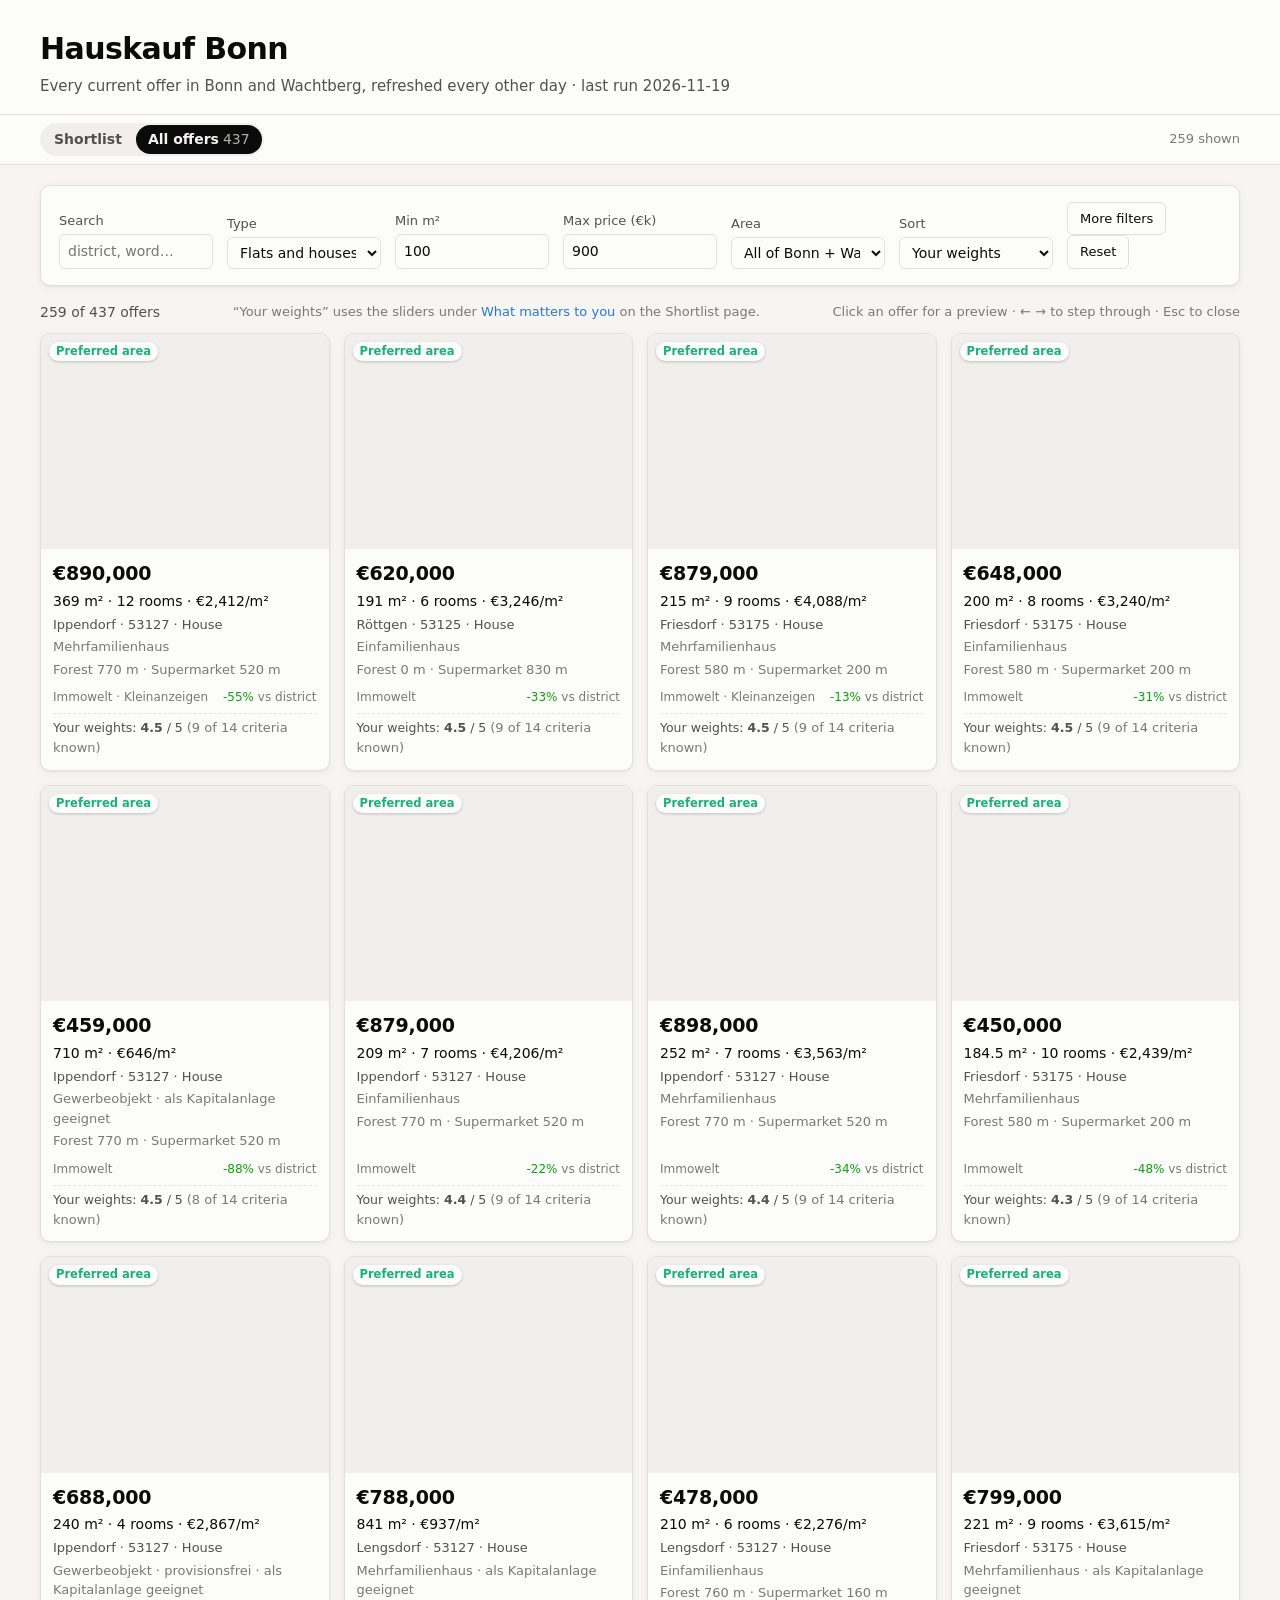
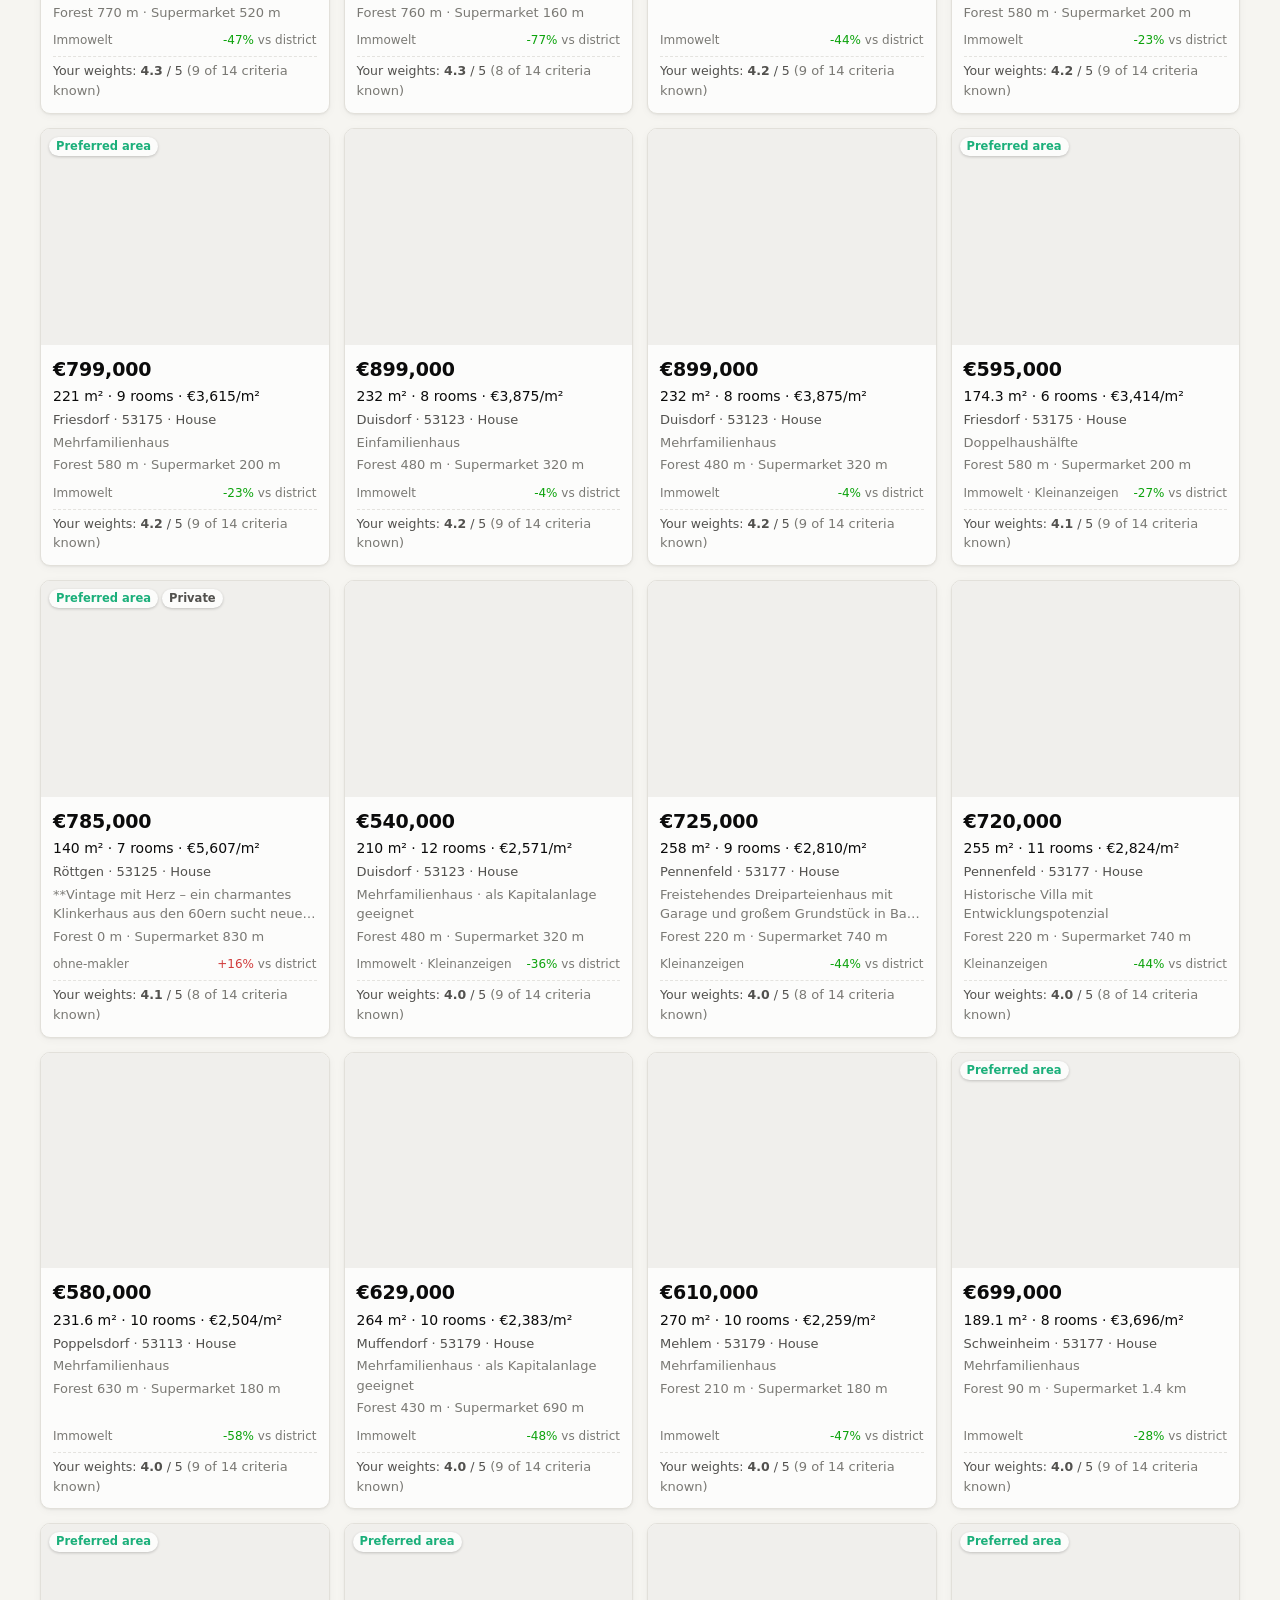
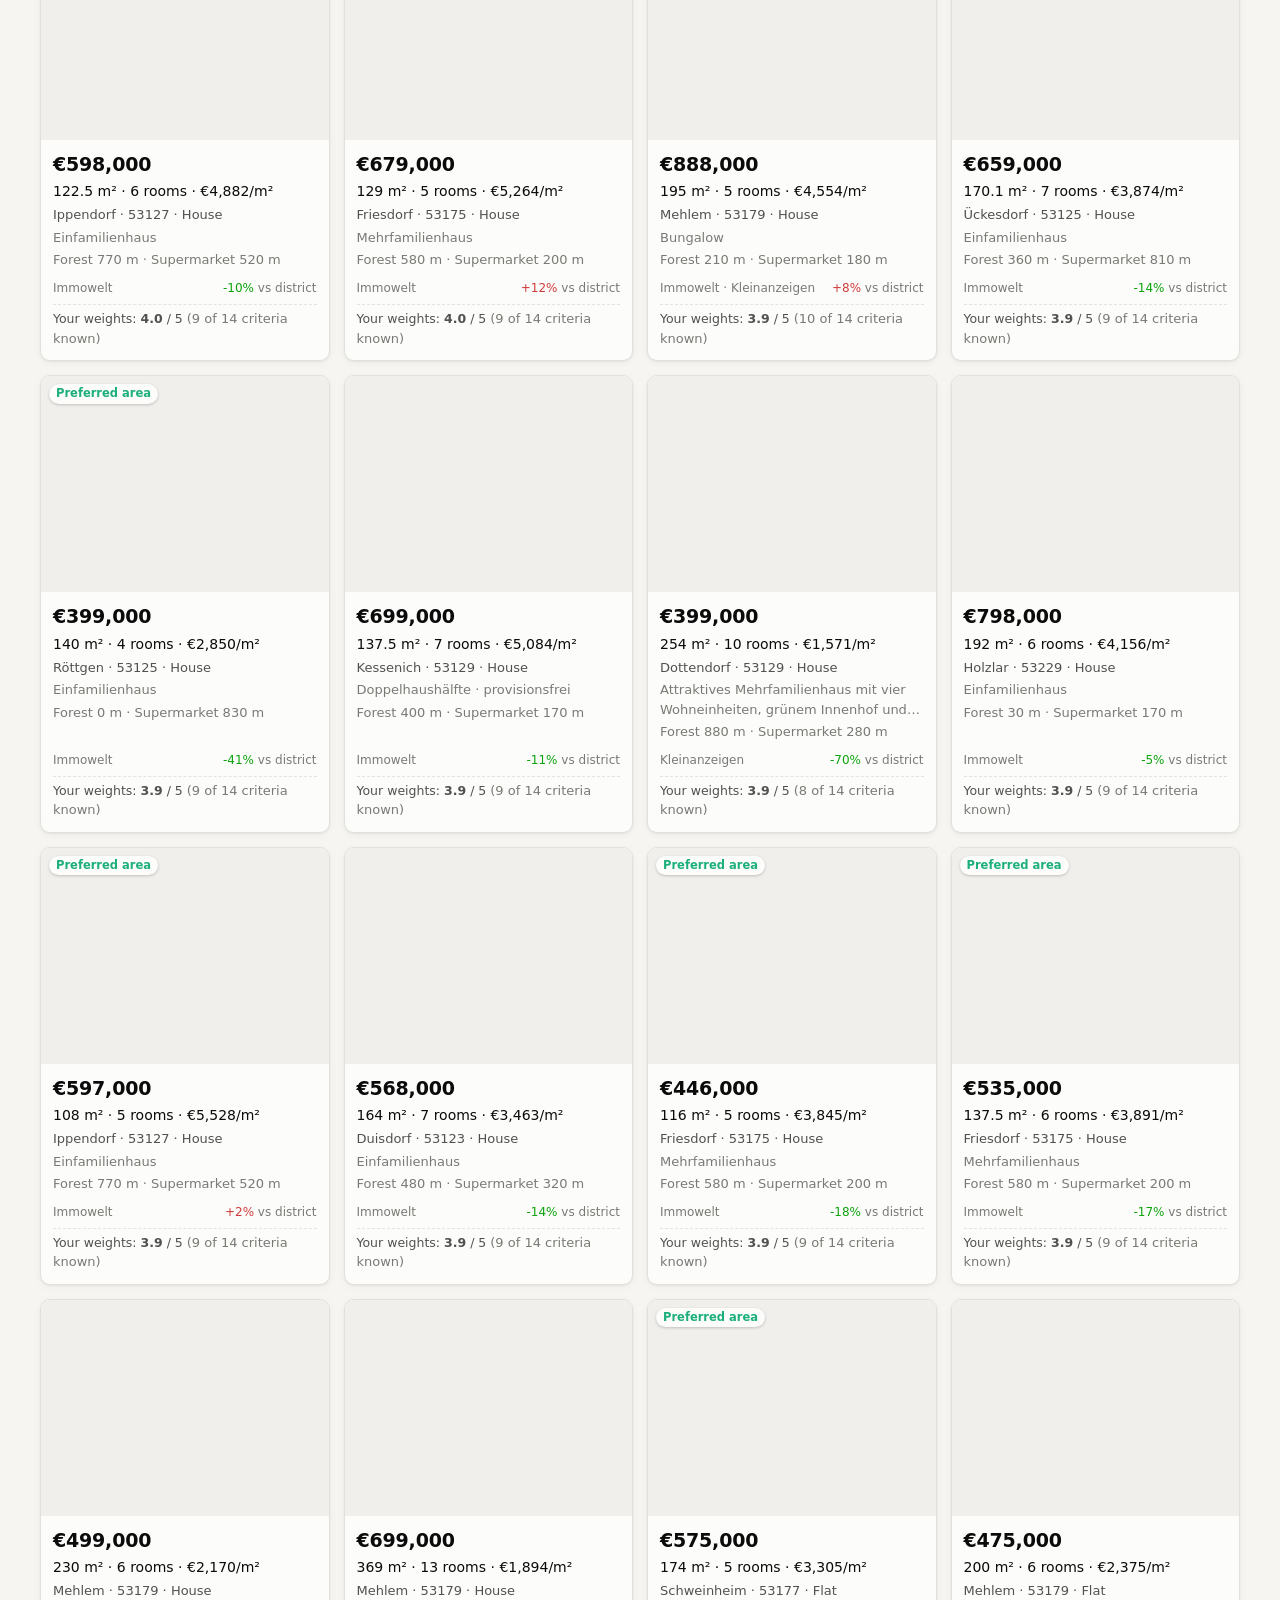
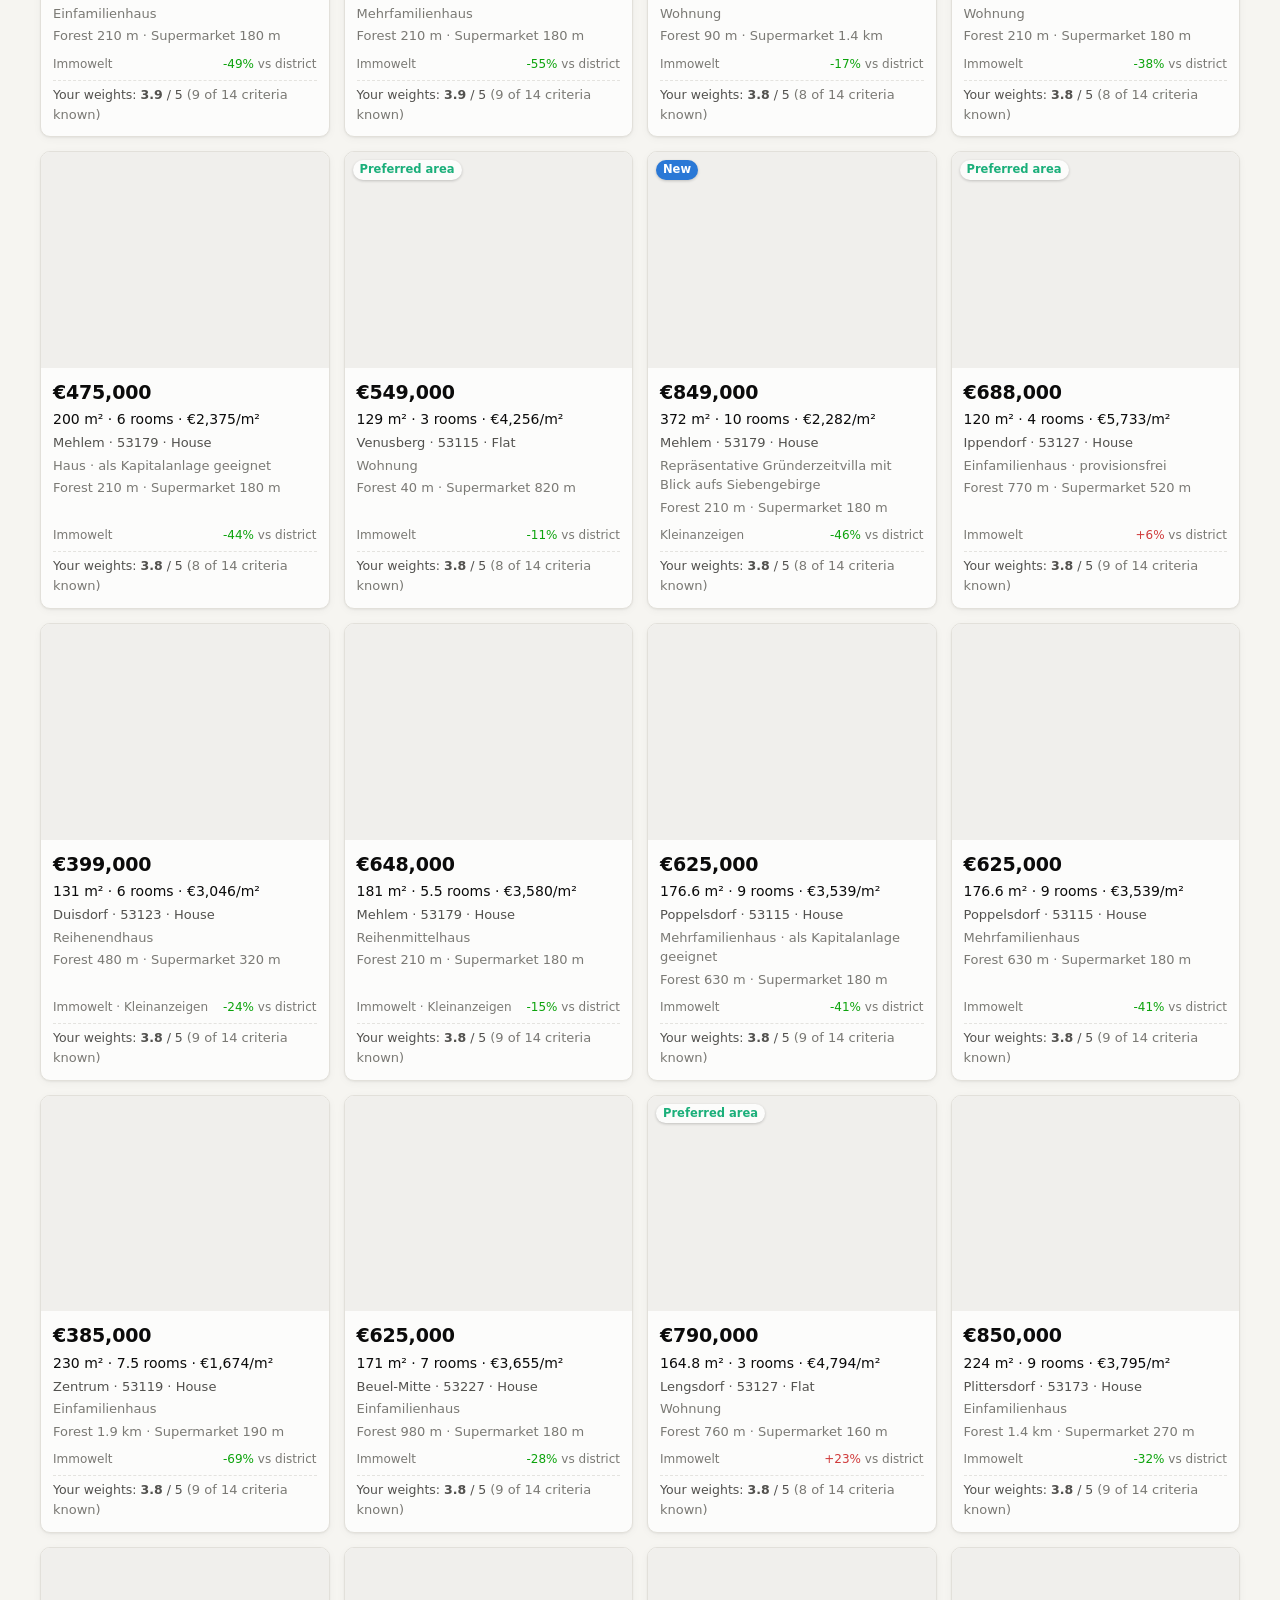
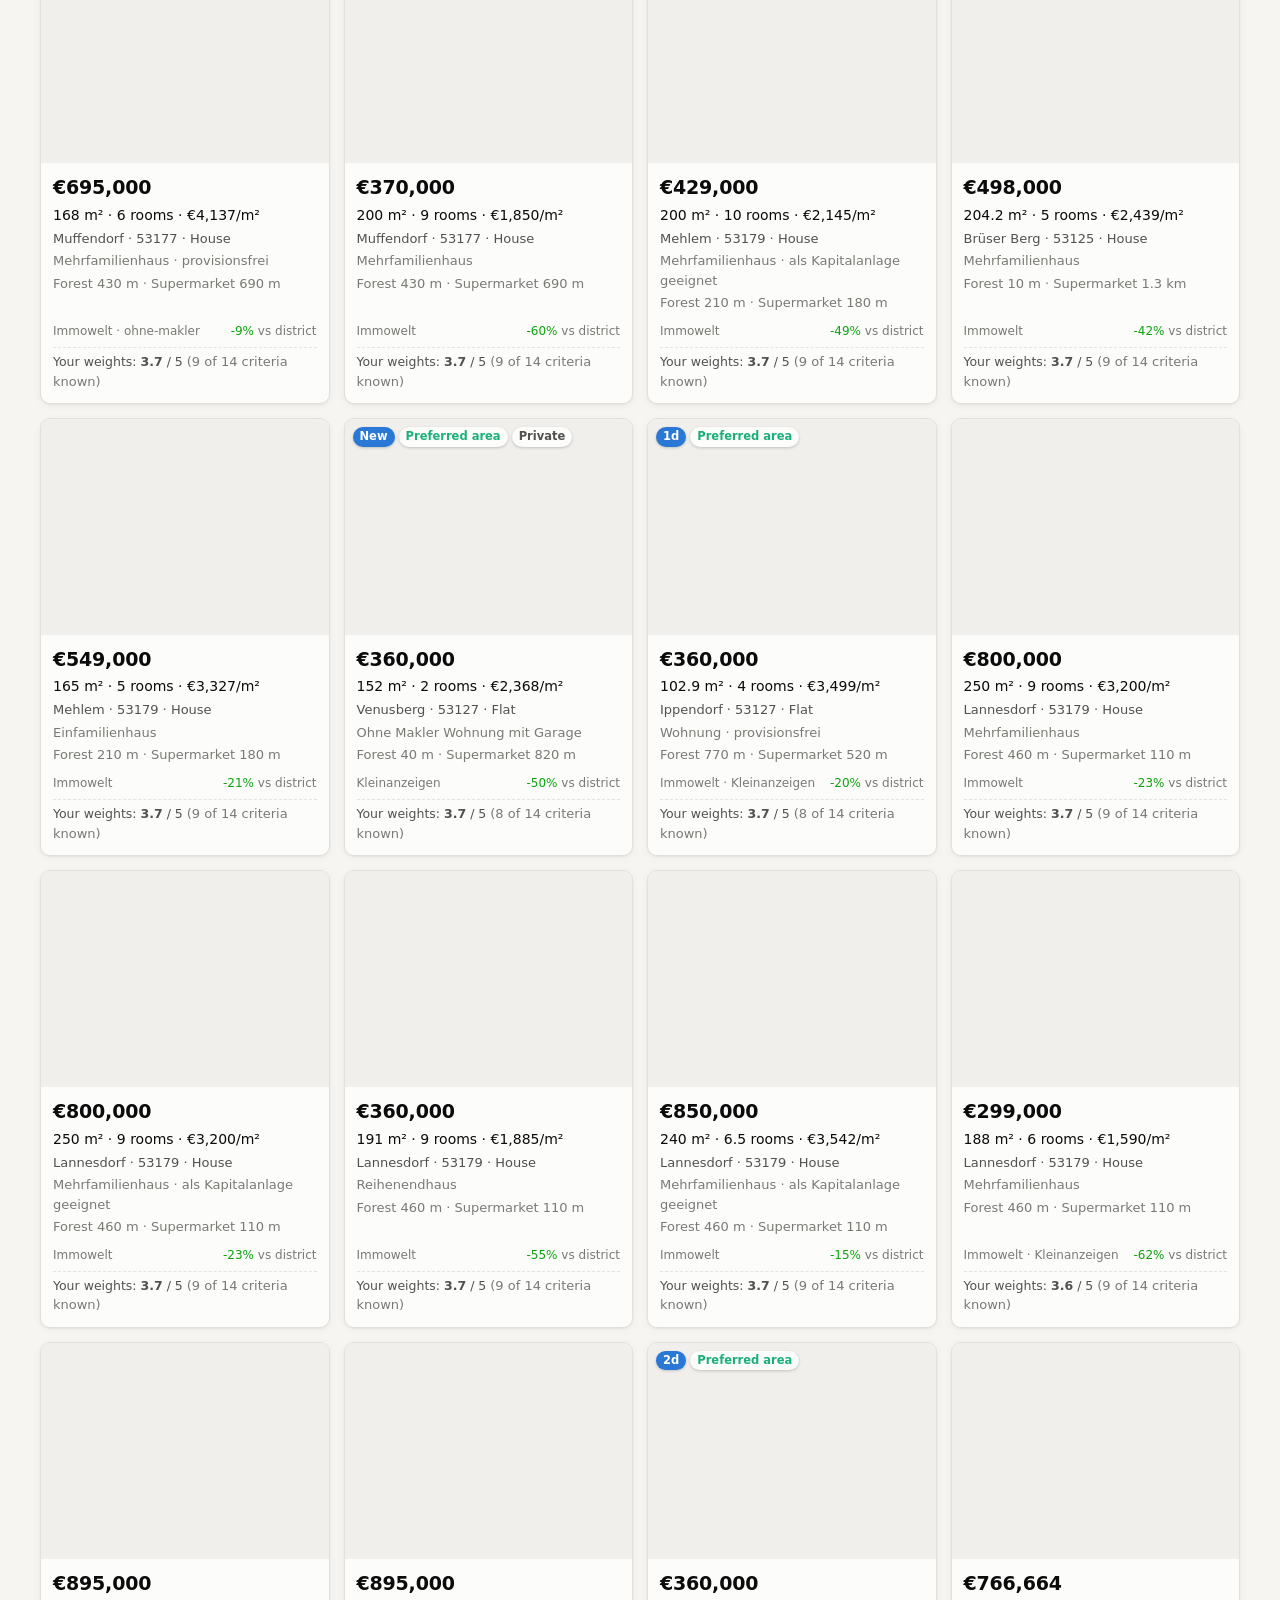
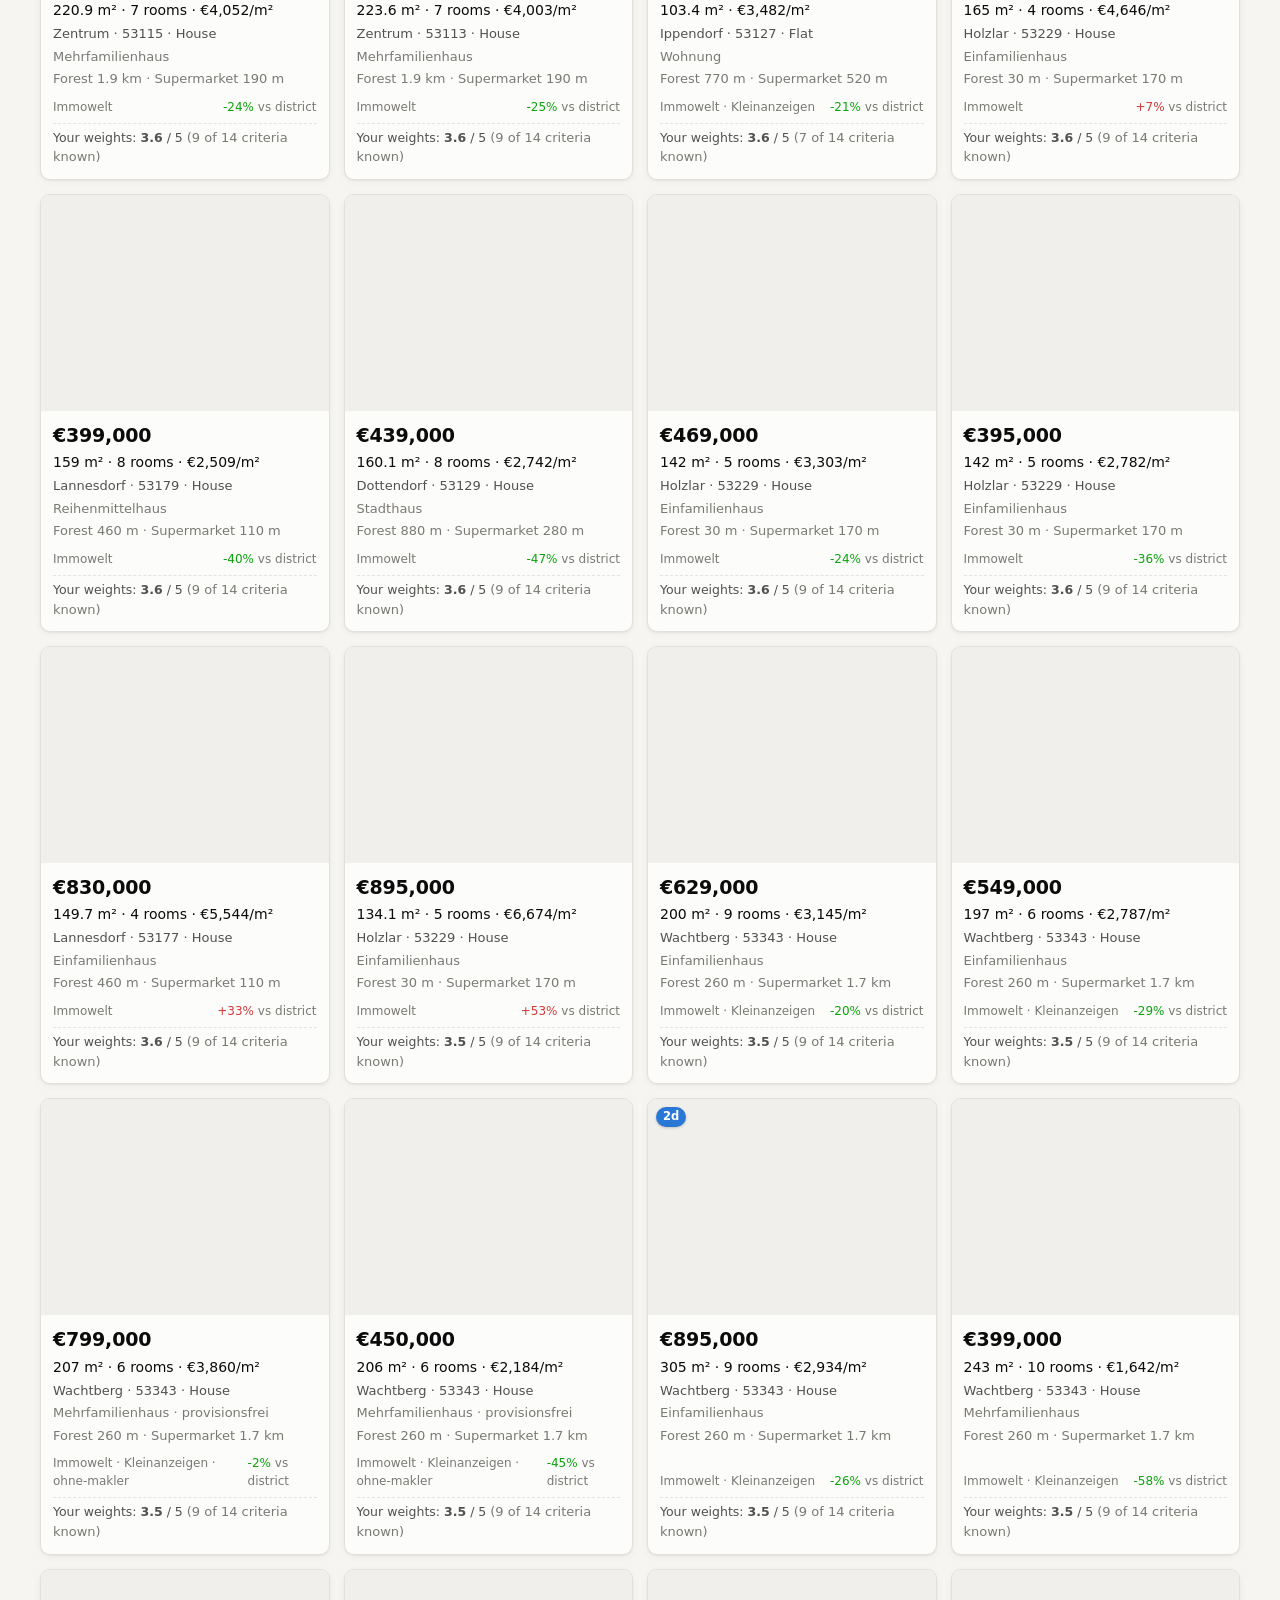
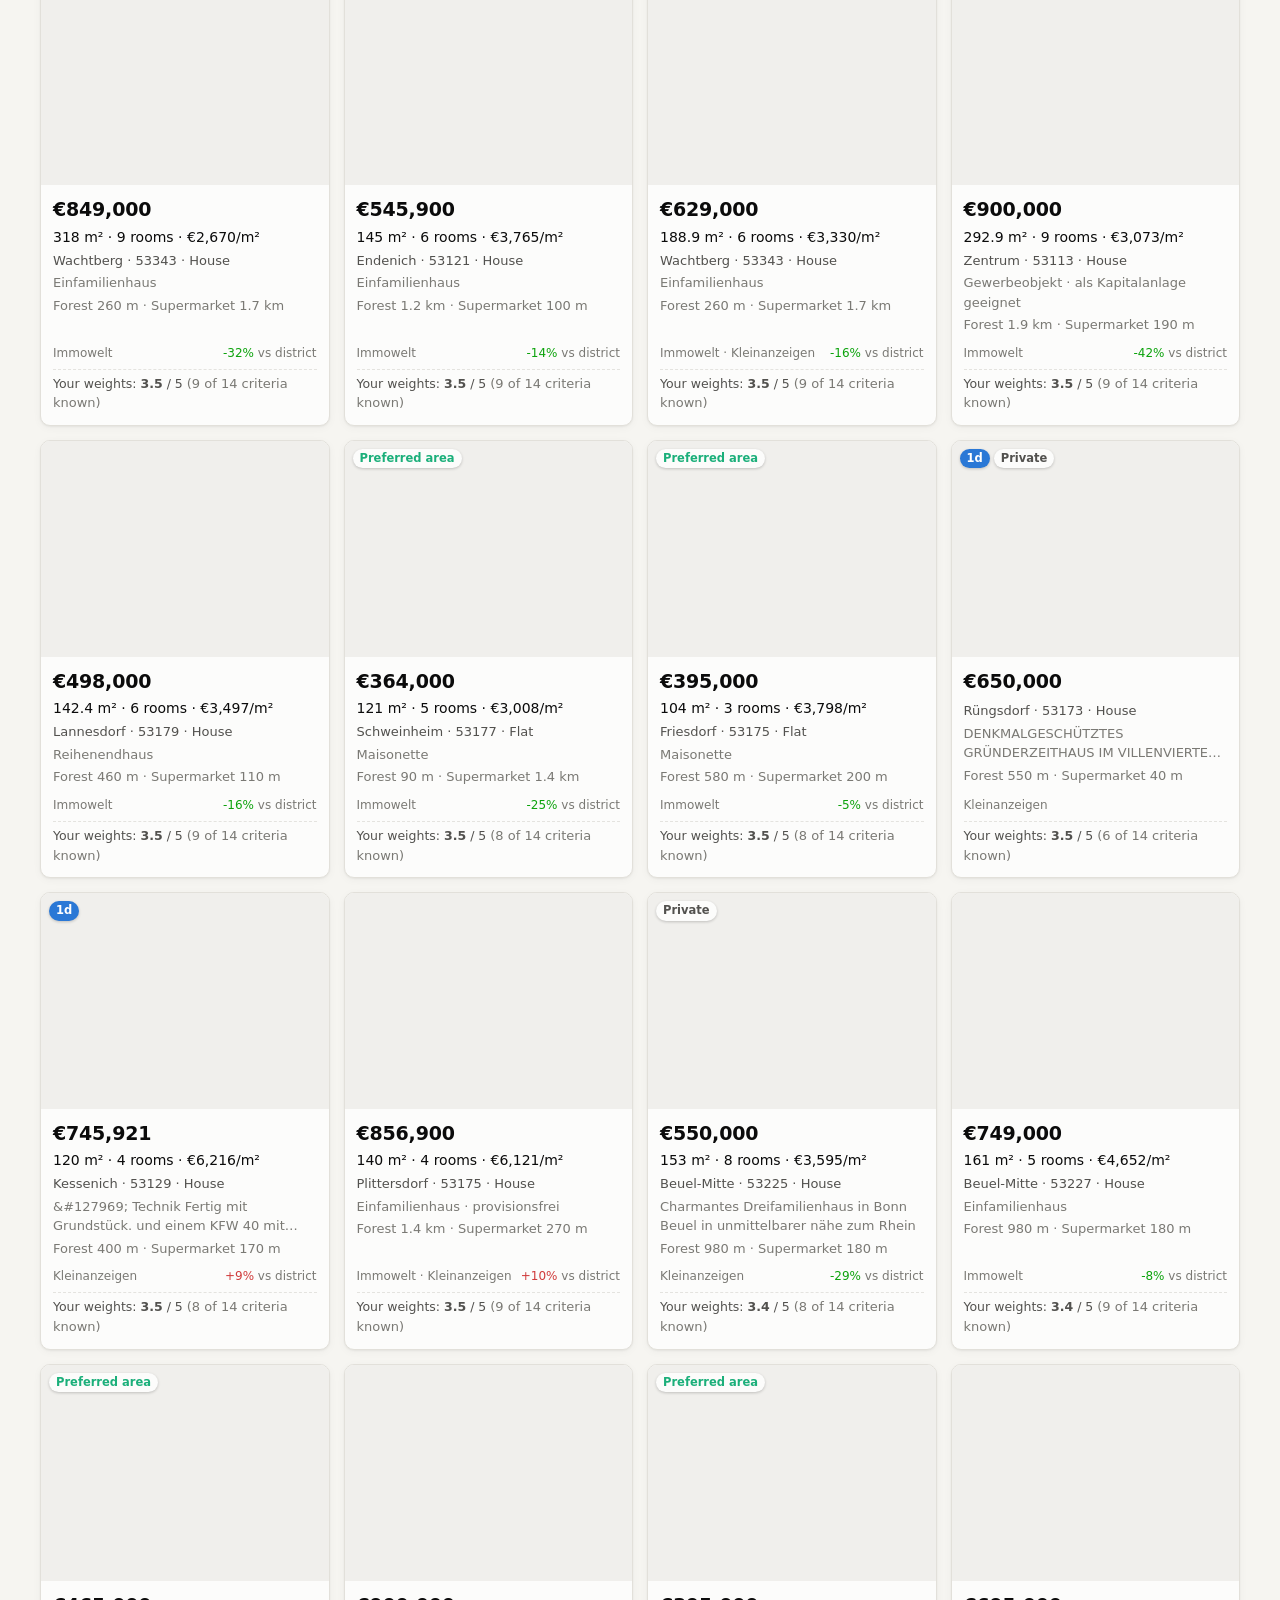
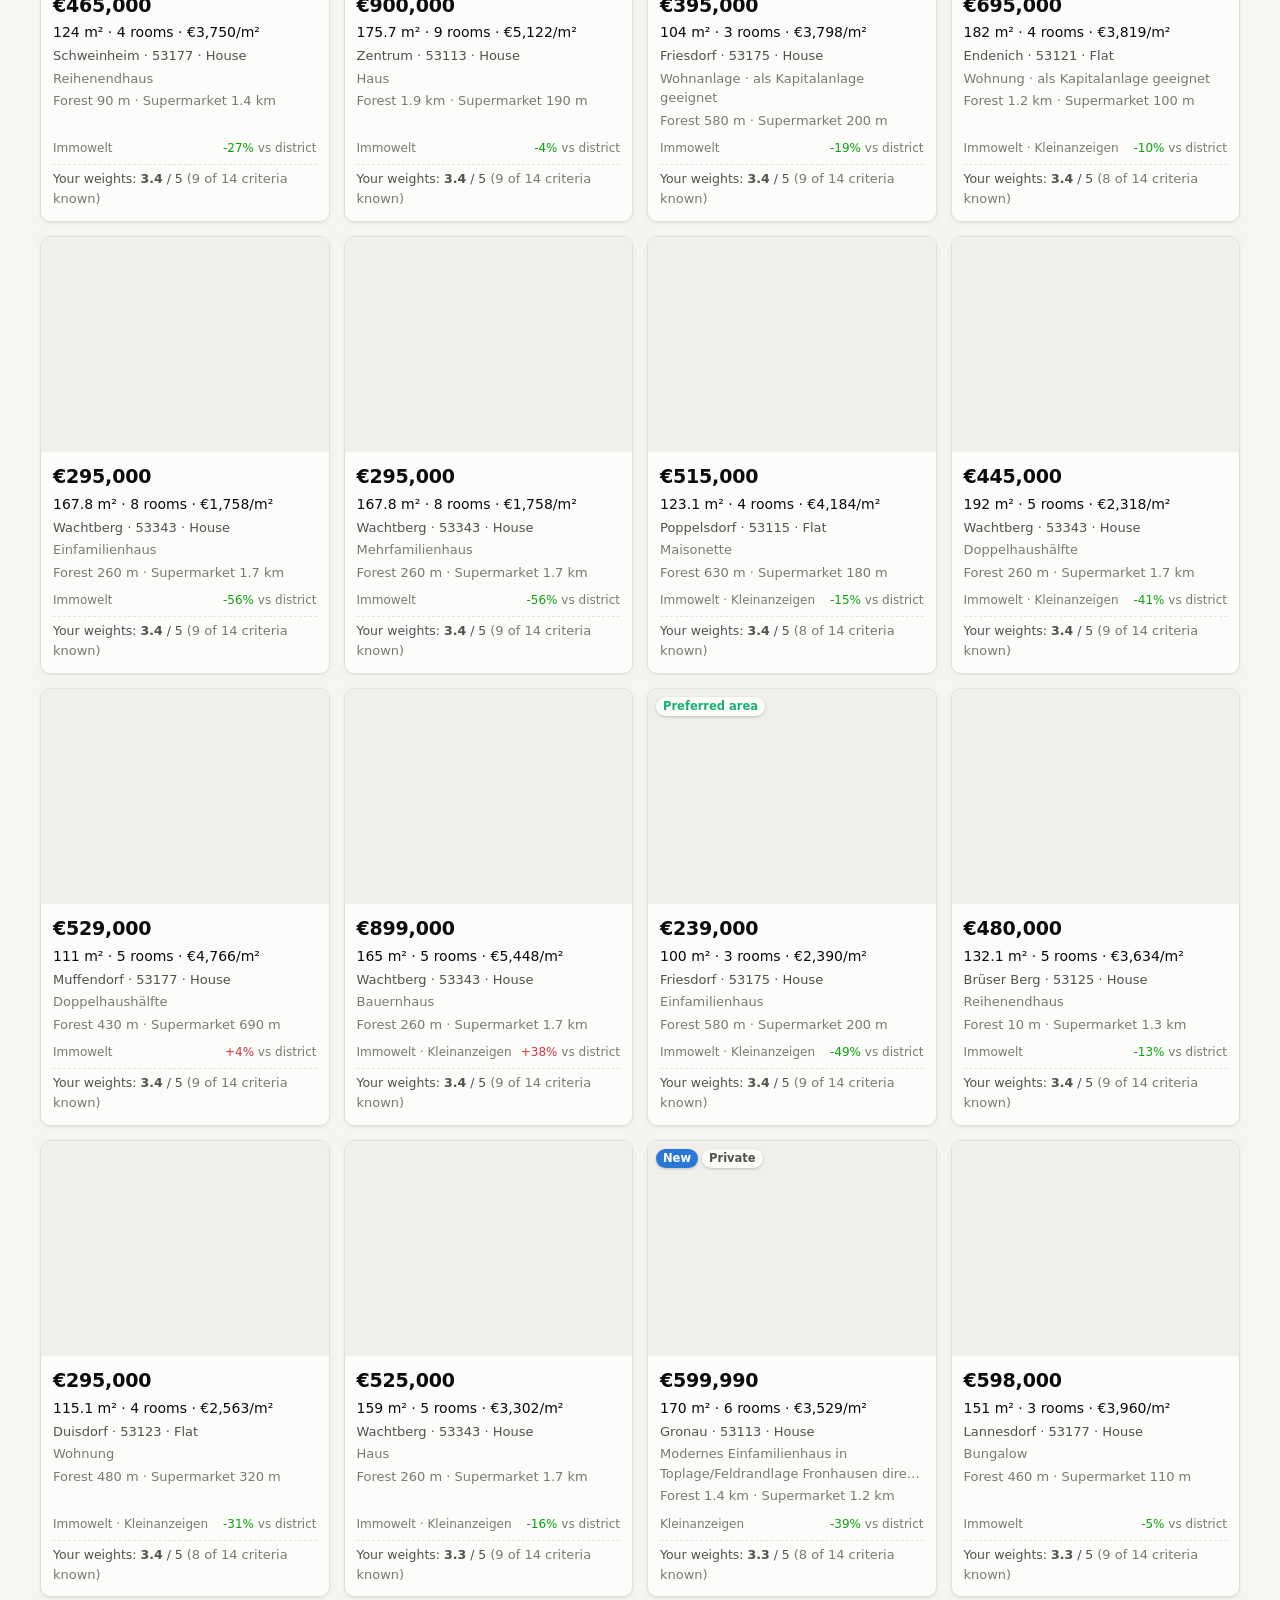
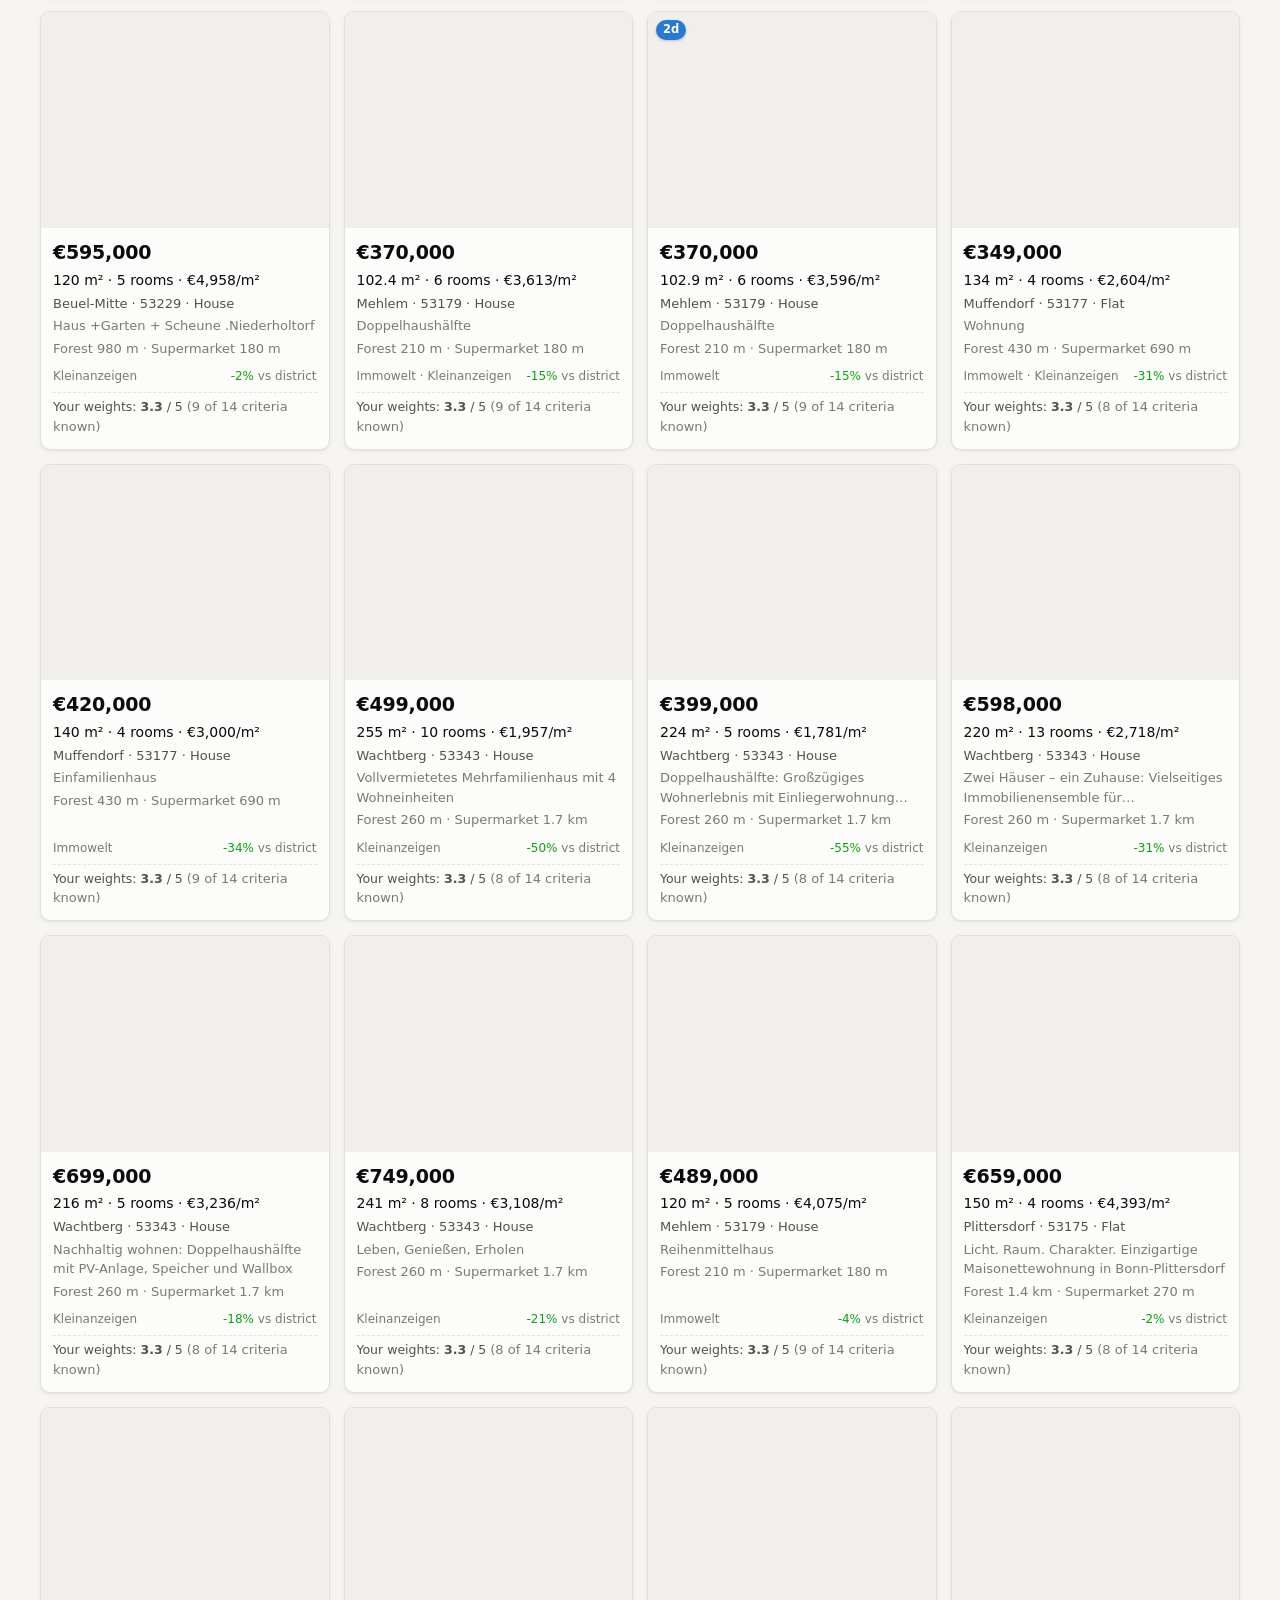
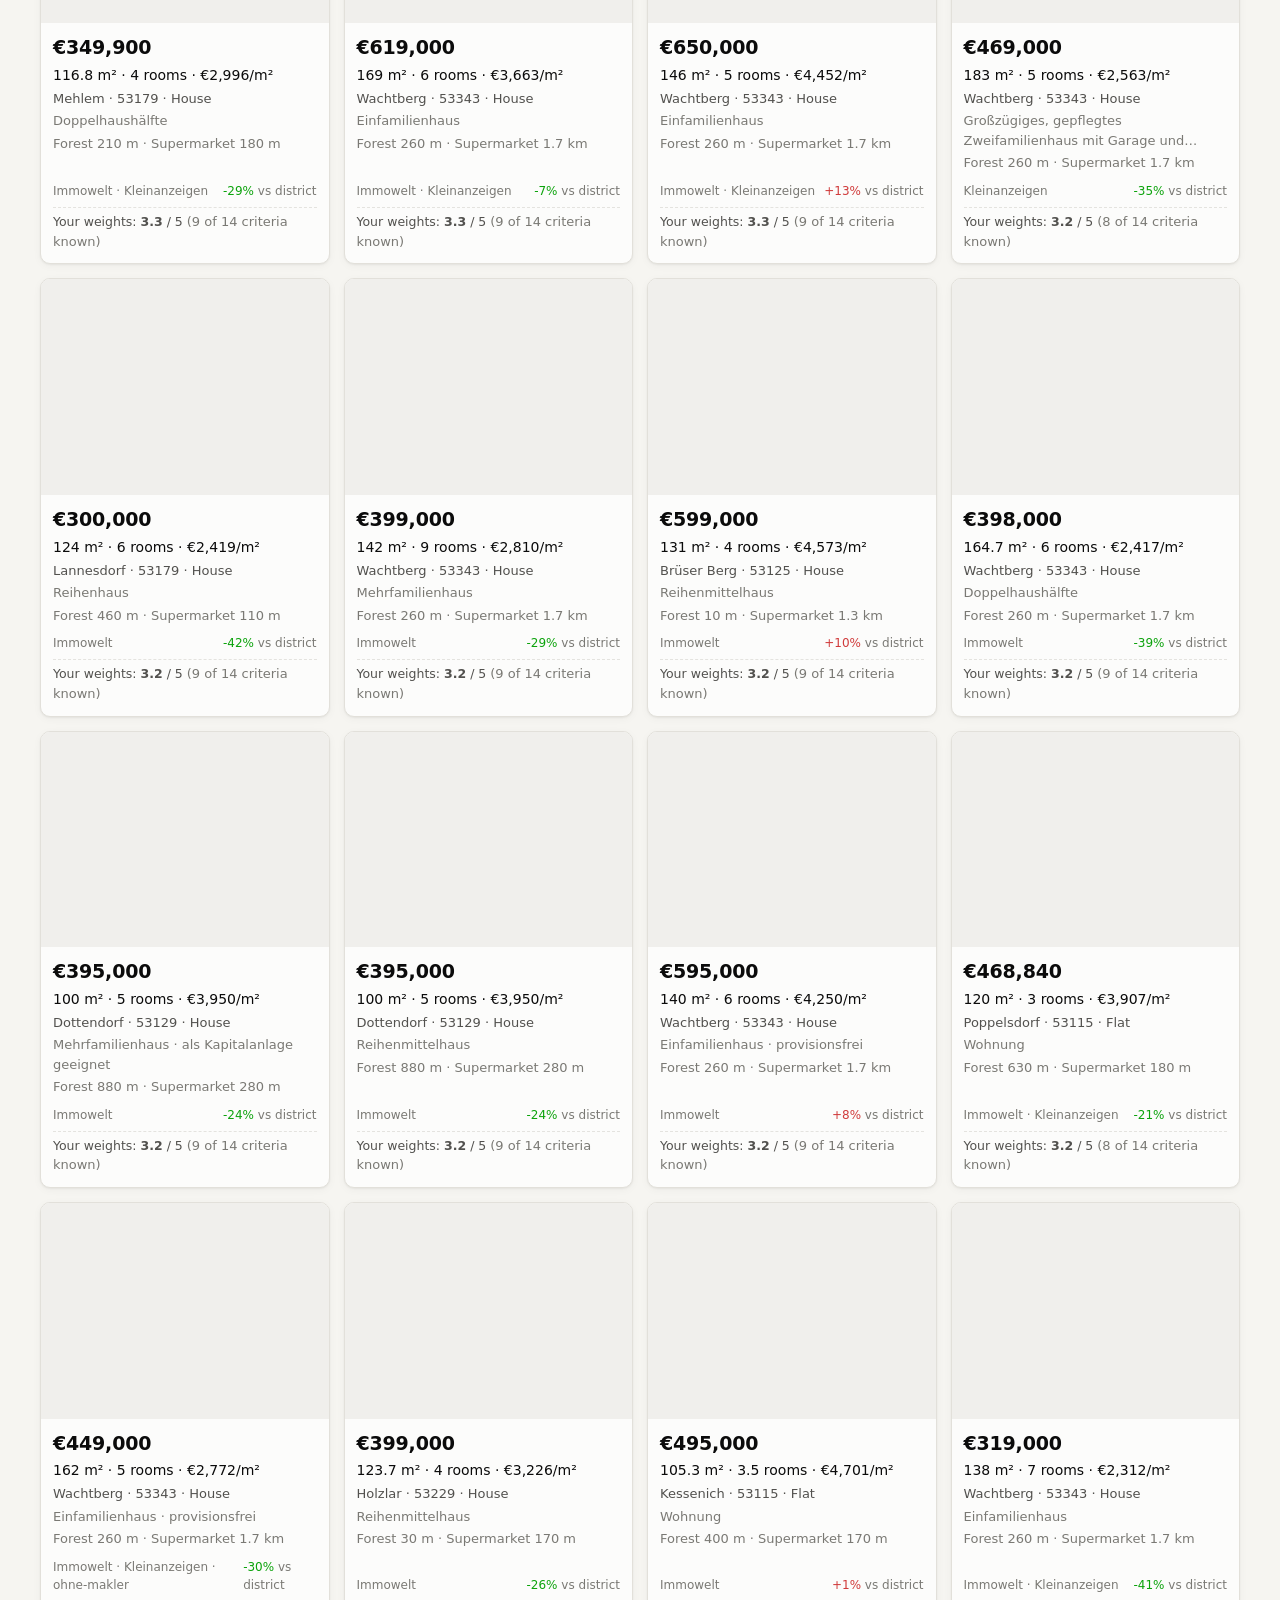
==== commit 69aa7720: "Refresh data 2026-11-19 Co-Authored-By: Claude Opus 5.5 <noreply@anthropic.com>" ====
--- a/offers.html
+++ b/offers.html
@@ -375,7 +375,7 @@
 <button class="totop" id="totop" title="Back to top" aria-label="Back to top">↑</button>
 
 <script>
-const DATA = {"feed":{"updated":"2026-11-18","offers":[{"source":"immowelt","url":"https://www.immowelt.de/expose/002bd29b-d3da-47dc-aa49-c4d624236287","kind":"house","title":"Mehrfamilienhaus · als Kapitalanlage geeignet","price":680000,"size_m2":219.0,"rooms":null,"zip":"53129","district":"Dottendorf","plot_m2":219.0,"energy_class":"F","image":"https://mms.immowelt.de/c/0/3/c/c03c74fd-16c0-46bf-996d-47390dc41273.jpg?w=480&h=360","seller":null,"first_seen":"2026-11-15","last_seen":"2026-11-18","active":true,"gone":null,"price_history":[["2026-11-15",680000]],"key":"immowelt:002bd29b-d3da-47dc-aa49-c4d624236287","same_as":[],"sources":["immowelt"],"eur_m2":3105,"district_eur":5171,"vs_district":-40,"fit":3,"area":"Dottendorf","price_change":null,"tracked":null},{"source":"immowelt","url":"https://www.immowelt.de/expose/00594c1b-92c8-42c8-acee-89cf258dea9a","kind":"flat","title":"Wohnung","price":349000,"size_m2":100.0,"rooms":4.0,"zip":"53227","district":null,"plot_m2":null,"energy_class":"F","image":"https://mms.immowelt.de/9/d/a/9/9da9942b-f9a9-481d-a5b6-c49d6c538363.jpg?w=480&h=360","seller":null,"first_seen":"2026-11-15","last_seen":"2026-11-18","active":true,"gone":null,"price_history":[["2026-11-15",349000]],"key":"immowelt:00594c1b-92c8-42c8-acee-89cf258dea9a","same_as":[],"sources":["immowelt"],"eur_m2":3490,"district_eur":null,"vs_district":null,"fit":null,"area":"Beuel","price_change":null,"tracked":null},{"source":"immowelt","url":"https://www.immowelt.de/expose/00795146-39f7-46fe-a730-12f4e5bdba90","kind":"house","title":"Mehrfamilienhaus","price":535000,"size_m2":137.5,"rooms":6.0,"zip":"53175","district":"Friesdorf","plot_m2":249.0,"energy_class":"H","image":"https://mms.immowelt.de/6/8/8/d/688dd3c8-1ae4-46a9-94a5-0ca31fbbaa53.jpg?w=480&h=360","seller":null,"first_seen":"2026-11-15","last_seen":"2026-11-18","active":true,"gone":null,"price_history":[["2026-11-15",535000]],"key":"immowelt:00795146-39f7-46fe-a730-12f4e5bdba90","same_as":[],"sources":["immowelt"],"eur_m2":3891,"district_eur":4688,"vs_district":-17,"fit":4,"area":"Friesdorf","price_change":null,"tracked":null},{"source":"immowelt","url":"https://www.immowelt.de/expose/01a45374-0979-4826-ba1b-5230c9e51356","kind":"house","title":"Mehrfamilienhaus · als Kapitalanlage geeignet","price":595000,"size_m2":348.0,"rooms":null,"zip":"53117","district":null,"plot_m2":348.0,"energy_class":"E","image":"https://mms.immowelt.de/a/d/a/2/ada240de-670b-4747-8e89-0b86643e9ebb.jpg?w=480&h=360","seller":null,"first_seen":"2026-11-15","last_seen":"2026-11-18","active":true,"gone":null,"price_history":[["2026-11-15",595000]],"key":"immowelt:01a45374-0979-4826-ba1b-5230c9e51356","same_as":[],"sources":["immowelt"],"eur_m2":1710,"district_eur":null,"vs_district":null,"fit":null,"area":"Bonn-Nord","price_change":null,"tracked":null},{"source":"immowelt","url":"https://www.immowelt.de/expose/01a46b36-9bef-4a1d-8336-0bca3bd0bee6","kind":"flat","title":"Wohnung","price":530000,"size_m2":88.0,"rooms":3.0,"zip":"53175","district":"Plittersdorf","plot_m2":null,"energy_class":"C","image":"https://mms.immowelt.de/5/5/b/e/55bebdda-31e3-4bb1-b860-680fa3c8d5d9.jpg?w=480&h=360","seller":null,"first_seen":"2026-11-15","last_seen":"2026-11-18","active":true,"gone":null,"price_history":[["2026-11-15",530000]],"key":"immowelt:01a46b36-9bef-4a1d-8336-0bca3bd0bee6","same_as":[],"sources":["immowelt"],"eur_m2":6023,"district_eur":4462,"vs_district":35,"fit":3,"area":"Plittersdorf","price_change":null,"tracked":null},{"source":"immowelt","url":"https://www.immowelt.de/expose/02b52898-b1a7-4375-b56b-ac5c65f7dad3","kind":"house","title":"Reihenendhaus","price":null,"size_m2":120.0,"rooms":5.0,"zip":"53123","district":"Duisdorf","plot_m2":260.0,"energy_class":"D","image":"https://mms.immowelt.de/8/f/d/6/8fd6a78e-78bc-4a9f-94da-b7422d5cc08f.jpg?w=480&h=360","seller":null,"first_seen":"2026-11-15","last_seen":"2026-11-18","active":true,"gone":null,"price_history":[],"key":"immowelt:02b52898-b1a7-4375-b56b-ac5c65f7dad3","same_as":[],"sources":["immowelt"],"eur_m2":null,"district_eur":4016,"vs_district":null,"fit":3,"area":"Duisdorf","price_change":null,"tracked":null},{"source":"immowelt","url":"https://www.immowelt.de/expose/037513db-8bf5-4e46-a2ba-10d94e0b2c86","kind":"house","title":"Doppelhaushälfte · provisionsfrei","price":370000,"size_m2":102.0,"rooms":3.0,"zip":"53179","district":"Mehlem","plot_m2":291.0,"energy_class":null,"image":"https://mms.immowelt.de/a/9/a/f/a9af7731-d8c3-44fa-82c1-53743ab975c4.jpg?w=480&h=360","seller":null,"first_seen":"2026-11-18","last_seen":"2026-11-18","active":true,"gone":null,"price_history":[["2026-11-18",370000]],"key":"immowelt:037513db-8bf5-4e46-a2ba-10d94e0b2c86","same_as":["immowelt:55d99202-f505-4289-8151-dc31093cab69","kleinanzeigen:3574212414"],"sources":["immowelt","kleinanzeigen"],"eur_m2":3627,"district_eur":4230,"vs_district":-14,"fit":2.5,"area":"Mehlem","price_change":null,"tracked":null},{"source":"immowelt","url":"https://www.immowelt.de/expose/0438051c-c80a-434d-af9a-dd1da2dcb809","kind":"house","title":"Einfamilienhaus","price":629000,"size_m2":200.0,"rooms":9.0,"zip":"53343","district":"Wachtberg","plot_m2":648.0,"energy_class":"E","image":"https://mms.immowelt.de/3/0/2/e/302e25dc-0c80-43fc-ba5c-4f136eb94d09.jpg?w=480&h=360","seller":null,"first_seen":"2026-11-15","last_seen":"2026-11-18","active":true,"gone":null,"price_history":[["2026-11-15",629000]],"key":"immowelt:0438051c-c80a-434d-af9a-dd1da2dcb809","same_as":["kleinanzeigen:3471405543"],"sources":["immowelt","kleinanzeigen"],"eur_m2":3145,"district_eur":3952,"vs_district":-20,"fit":2.5,"area":"Wachtberg","price_change":null,"tracked":null},{"source":"immowelt","url":"https://www.immowelt.de/expose/049759bc-2d91-45b0-8da9-b41ec29f72b8","kind":"house","title":"Doppelhaushälfte","price":525000,"size_m2":110.0,"rooms":4.0,"zip":"53227","district":null,"plot_m2":284.0,"energy_class":"B","image":"https://mms.immowelt.de/c/3/8/7/c3870ee8-c173-4ce9-b481-b47c0892728a.jpg?w=480&h=360","seller":null,"first_seen":"2026-11-15","last_seen":"2026-11-18","active":true,"gone":null,"price_history":[["2026-11-15",525000]],"key":"immowelt:049759bc-2d91-45b0-8da9-b41ec29f72b8","same_as":["kleinanzeigen:3413170565"],"sources":["immowelt","kleinanzeigen"],"eur_m2":4773,"district_eur":null,"vs_district":null,"fit":null,"area":"Beuel","price_change":null,"tracked":null},{"source":"immowelt","url":"https://www.immowelt.de/expose/04cc2102-9ad4-4b71-9278-4a333764b754","kind":"house","title":"Einfamilienhaus","price":239000,"size_m2":100.0,"rooms":3.0,"zip":"53175","district":"Friesdorf","plot_m2":142.0,"energy_class":"H","image":"https://mms.immowelt.de/5/2/6/f/526ffe80-d8d4-459c-880f-9a7ba3733781.jpg?w=480&h=360","seller":null,"first_seen":"2026-11-15","last_seen":"2026-11-18","active":true,"gone":null,"price_history":[["2026-11-15",239000]],"key":"immowelt:04cc2102-9ad4-4b71-9278-4a333764b754","same_as":["kleinanzeigen:3562981999"],"sources":["immowelt","kleinanzeigen"],"eur_m2":2390,"district_eur":4688,"vs_district":-49,"fit":4,"area":"Friesdorf","price_change":null,"tracked":null},{"source":"immowelt","url":"https://www.immowelt.de/expose/0587c8fb-e1cf-4f52-a295-5004fb49d852","kind":"flat","title":"Wohnung · provisionsfrei","price":360000,"size_m2":102.9,"rooms":4.0,"zip":"53127","district":"Ippendorf","plot_m2":null,"energy_class":null,"image":"https://mms.immowelt.de/6/9/3/c/693c708b-9dbc-41d7-8a3a-59df92029a54.jpg?w=480&h=360","seller":null,"first_seen":"2026-11-18","last_seen":"2026-11-18","active":true,"gone":null,"price_history":[["2026-11-18",360000]],"key":"immowelt:0587c8fb-e1cf-4f52-a295-5004fb49d852","same_as":["immowelt:cf80fe87-222d-456e-b225-a5602c700fb2","kleinanzeigen:3574212574"],"sources":["immowelt","kleinanzeigen"],"eur_m2":3499,"district_eur":4394,"vs_district":-20,"fit":5,"area":"Ippendorf","price_change":null,"tracked":null},{"source":"immowelt","url":"https://www.immowelt.de/expose/05d5ea21-5514-41f2-990c-c50d21893598","kind":"house","title":"Einfamilienhaus","price":850000,"size_m2":224.0,"rooms":9.0,"zip":"53173","district":"Plittersdorf","plot_m2":320.0,"energy_class":null,"image":"https://mms.immowelt.de/4/2/3/d/423d76c7-e22d-4e17-ac7a-6c29afe851f6.jpg?w=480&h=360","seller":null,"first_seen":"2026-11-15","last_seen":"2026-11-18","active":true,"gone":null,"price_history":[["2026-11-15",850000]],"key":"immowelt:05d5ea21-5514-41f2-990c-c50d21893598","same_as":[],"sources":["immowelt"],"eur_m2":3795,"district_eur":5561,"vs_district":-32,"fit":3,"area":"Plittersdorf","price_change":null,"tracked":null},{"source":"immowelt","url":"https://www.immowelt.de/expose/06334f16-a4d8-4d5f-b7c7-5cc83a48337e","kind":"flat","title":"Wohnung","price":309000,"size_m2":86.0,"rooms":4.0,"zip":"53127","district":"Lengsdorf","plot_m2":null,"energy_class":"D","image":"https://mms.immowelt.de/2/1/f/0/21f0c0d8-59b9-4873-b715-97fb7cf74279.jpg?w=480&h=360","seller":null,"first_seen":"2026-11-15","last_seen":"2026-11-18","active":true,"gone":null,"price_history":[["2026-11-15",309000]],"key":"immowelt:06334f16-a4d8-4d5f-b7c7-5cc83a48337e","same_as":["kleinanzeigen:3533500192"],"sources":["immowelt","kleinanzeigen"],"eur_m2":3593,"district_eur":3904,"vs_district":-8,"fit":4,"area":"Lengsdorf","price_change":null,"tracked":null},{"source":"immowelt","url":"https://www.immowelt.de/expose/06668b8a-e1ba-4327-a838-241a2665708a","kind":"house","title":"Haus","price":878000,"size_m2":150.0,"rooms":5.0,"zip":"53227","district":null,"plot_m2":650.0,"energy_class":null,"image":"https://mms.immowelt.de/0/e/c/c/0ecc51fe-e9ae-4272-b418-cb00f1612ffc.jpg?w=480&h=360","seller":null,"first_seen":"2026-11-15","last_seen":"2026-11-18","active":true,"gone":null,"price_history":[["2026-11-15",878000]],"key":"immowelt:06668b8a-e1ba-4327-a838-241a2665708a","same_as":[],"sources":["immowelt"],"eur_m2":5853,"district_eur":null,"vs_district":null,"fit":null,"area":"Beuel","price_change":null,"tracked":null},{"source":"immowelt","url":"https://www.immowelt.de/expose/06dd2412-543b-47ba-8089-e6b9c639b7da","kind":"house","title":"Einfamilienhaus","price":749000,"size_m2":149.0,"rooms":4.0,"zip":"53343","district":"Wachtberg","plot_m2":710.0,"energy_class":"E","image":"https://mms.immowelt.de/a/3/d/e/a3de73db-0450-4682-8765-eabe89913f59.jpg?w=480&h=360","seller":null,"first_seen":"2026-11-15","last_seen":"2026-11-18","active":true,"gone":null,"price_history":[["2026-11-15",749000]],"key":"immowelt:06dd2412-543b-47ba-8089-e6b9c639b7da","same_as":[],"sources":["immowelt"],"eur_m2":5027,"district_eur":3952,"vs_district":27,"fit":2.5,"area":"Wachtberg","price_change":null,"tracked":null},{"source":"immowelt","url":"https://www.immowelt.de/expose/07a8e0da-f4c5-41ca-8deb-d391c9b70e86","kind":"house","title":"Mehrfamilienhaus · als Kapitalanlage geeignet","price":788000,"size_m2":841.0,"rooms":null,"zip":"53127","district":"Lengsdorf","plot_m2":841.0,"energy_class":"G","image":"https://mms.immowelt.de/a/9/b/d/a9bdda00-7ab1-4ef9-8a6d-b94b7691f45c.jpg?w=480&h=360","seller":null,"first_seen":"2026-11-15","last_seen":"2026-11-18","active":true,"gone":null,"price_history":[["2026-11-15",788000]],"key":"immowelt:07a8e0da-f4c5-41ca-8deb-d391c9b70e86","same_as":[],"sources":["immowelt"],"eur_m2":937,"district_eur":4099,"vs_district":-77,"fit":4,"area":"Lengsdorf","price_change":null,"tracked":null},{"source":"immowelt","url":"https://www.immowelt.de/expose/0831ac65-74a4-4793-8577-25fe1ddd92a3","kind":"house","title":"Mehrfamilienhaus","price":890000,"size_m2":369.0,"rooms":12.0,"zip":"53127","district":"Ippendorf","plot_m2":613.0,"energy_class":"E","image":"https://mms.immowelt.de/f/7/5/1/f751ff47-2f42-4af9-a0ee-0755961fe8f3.jpg?w=480&h=360","seller":null,"first_seen":"2026-11-15","last_seen":"2026-11-18","active":true,"gone":null,"price_history":[["2026-11-15",890000]],"key":"immowelt:0831ac65-74a4-4793-8577-25fe1ddd92a3","same_as":["kleinanzeigen:3436177755"],"sources":["immowelt","kleinanzeigen"],"eur_m2":2412,"district_eur":5401,"vs_district":-55,"fit":5,"area":"Ippendorf","price_change":null,"tracked":null},{"source":"immowelt","url":"https://www.immowelt.de/expose/0984e3c2-f7f7-4fbe-9818-d4b109627103","kind":"house","title":"Einfamilienhaus","price":730000,"size_m2":181.0,"rooms":7.0,"zip":"53227","district":null,"plot_m2":838.0,"energy_class":"D","image":"https://mms.immowelt.de/f/1/b/3/f1b34dbb-37d9-4155-a111-b8c75edd5ebc.jpg?w=480&h=360","seller":null,"first_seen":"2026-11-15","last_seen":"2026-11-18","active":true,"gone":null,"price_history":[["2026-11-15",730000]],"key":"immowelt:0984e3c2-f7f7-4fbe-9818-d4b109627103","same_as":[],"sources":["immowelt"],"eur_m2":4033,"district_eur":null,"vs_district":null,"fit":null,"area":"Beuel","price_change":null,"tracked":null},{"source":"immowelt","url":"https://www.immowelt.de/expose/0a351c88-6cc4-4fff-84df-ac8460a83389","kind":"flat","title":"Wohnung","price":360000,"size_m2":95.0,"rooms":3.0,"zip":"53179","district":"Lannesdorf","plot_m2":null,"energy_class":"C","image":"https://mms.immowelt.de/7/2/7/3/727318f2-dd9a-437c-9238-1f50105066b1.jpg?w=480&h=360","seller":null,"first_seen":"2026-11-15","last_seen":"2026-11-18","active":true,"gone":null,"price_history":[["2026-11-15",360000]],"key":"immowelt:0a351c88-6cc4-4fff-84df-ac8460a83389","same_as":[],"sources":["immowelt"],"eur_m2":3789,"district_eur":3447,"vs_district":10,"fit":2.5,"area":"Lannesdorf","price_change":null,"tracked":null},{"source":"immowelt","url":"https://www.immowelt.de/expose/0a44a3bf-2e2c-44fa-a95d-5944c834e44b","kind":"house","title":"Gewerbeobjekt · als Kapitalanlage geeignet","price":1150000,"size_m2":503.0,"rooms":null,"zip":"53119","district":"Zentrum","plot_m2":503.0,"energy_class":null,"image":"https://mms.immowelt.de/7/c/0/5/7c050a21-c50a-468e-a676-f2171bdcb9d4.jpg?w=480&h=360","seller":null,"first_seen":"2026-11-15","last_seen":"2026-11-18","active":true,"gone":null,"price_history":[["2026-11-15",1150000]],"key":"immowelt:0a44a3bf-2e2c-44fa-a95d-5944c834e44b","same_as":[],"sources":["immowelt"],"eur_m2":2286,"district_eur":5326,"vs_district":-57,"fit":2,"area":"Zentrum","price_change":null,"tracked":null},{"source":"immowelt","url":"https://www.immowelt.de/expose/0a7e405f-9bf9-4f9f-b052-d4eadcdf968c","kind":"flat","title":"Wohnung","price":360000,"size_m2":103.0,"rooms":null,"zip":"53127","district":"Ippendorf","plot_m2":null,"energy_class":null,"image":"https://mms.immowelt.de/d/4/3/5/d4358692-4948-440d-827f-c5421397e1bb.jpg?w=480&h=360","seller":null,"first_seen":"2026-11-15","last_seen":"2026-11-16","active":false,"gone":"2026-11-17","price_history":[["2026-11-15",360000]],"key":"immowelt:0a7e405f-9bf9-4f9f-b052-d4eadcdf968c","same_as":[],"sources":["immowelt"],"eur_m2":3495,"district_eur":4394,"vs_district":-20,"fit":5,"area":"Ippendorf","price_change":null,"tracked":null},{"source":"immowelt","url":"https://www.immowelt.de/expose/0afd0123-0f52-4a75-a76b-b0e9aaf46125","kind":"flat","title":"Maisonette","price":null,"size_m2":109.0,"rooms":4.0,"zip":"53179","district":"Mehlem","plot_m2":null,"energy_class":"E","image":"https://mms.immowelt.de/5/3/5/e/535ef83b-5794-4ab9-a98b-3bdeb19e32b6.jpg?w=480&h=360","seller":null,"first_seen":"2026-11-15","last_seen":"2026-11-18","active":true,"gone":null,"price_history":[],"key":"immowelt:0afd0123-0f52-4a75-a76b-b0e9aaf46125","same_as":[],"sources":["immowelt"],"eur_m2":null,"district_eur":3853,"vs_district":null,"fit":2.5,"area":"Mehlem","price_change":null,"tracked":null},{"source":"immowelt","url":"https://www.immowelt.de/expose/0bbac972-3d9c-4cc3-a787-705d1d6d81bb","kind":"house","title":"Gewerbeobjekt · als Kapitalanlage geeignet","price":900000,"size_m2":292.9,"rooms":9.0,"zip":"53113","district":"Zentrum","plot_m2":151.0,"energy_class":"F","image":"https://mms.immowelt.de/0/8/3/8/0838c621-7698-47b8-b513-fc39fa1f639c.jpg?w=480&h=360","seller":null,"first_seen":"2026-11-15","last_seen":"2026-11-18","active":true,"gone":null,"price_history":[["2026-11-15",900000]],"key":"immowelt:0bbac972-3d9c-4cc3-a787-705d1d6d81bb","same_as":[],"sources":["immowelt"],"eur_m2":3073,"district_eur":5326,"vs_district":-42,"fit":2,"area":"Zentrum","price_change":null,"tracked":null},{"source":"immowelt","url":"https://www.immowelt.de/expose/0c46bcea-dc3c-4afe-a977-fedae1b7449a","kind":"house","title":"Einfamilienhaus","price":145000,"size_m2":90.0,"rooms":4.0,"zip":"53343","district":"Wachtberg","plot_m2":158.0,"energy_class":"H","image":"https://mms.immowelt.de/0/f/7/6/0f76c175-a2b4-4110-9027-a53210906548.jpg?w=480&h=360","seller":null,"first_seen":"2026-11-15","last_seen":"2026-11-18","active":true,"gone":null,"price_history":[["2026-11-15",145000]],"key":"immowelt:0c46bcea-dc3c-4afe-a977-fedae1b7449a","same_as":["kleinanzeigen:3485265655"],"sources":["immowelt","kleinanzeigen"],"eur_m2":1611,"district_eur":3952,"vs_district":-59,"fit":2.5,"area":"Wachtberg","price_change":null,"tracked":null},{"source":"immowelt","url":"https://www.immowelt.de/expose/0c486b1f-e273-4049-a924-8537f04994d3","kind":"flat","title":"Wohnung","price":468840,"size_m2":120.0,"rooms":3.0,"zip":"53115","district":"Poppelsdorf","plot_m2":null,"energy_class":"C","image":"https://mms.immowelt.de/9/c/3/4/9c34df40-9c8c-43cd-932e-e30d84c4687a.jpg?w=480&h=360","seller":null,"first_seen":"2026-11-15","last_seen":"2026-11-18","active":true,"gone":null,"price_history":[["2026-11-15",468840]],"key":"immowelt:0c486b1f-e273-4049-a924-8537f04994d3","same_as":["kleinanzeigen:3545914946"],"sources":["immowelt","kleinanzeigen"],"eur_m2":3907,"district_eur":4942,"vs_district":-21,"fit":3,"area":"Poppelsdorf","price_change":null,"tracked":null},{"source":"immowelt","url":"https://www.immowelt.de/expose/0dd6a332-6ec4-4202-879c-59f4f5b1ca0f","kind":"house","title":"Mehrfamilienhaus · als Kapitalanlage geeignet","price":395000,"size_m2":100.0,"rooms":5.0,"zip":"53129","district":"Dottendorf","plot_m2":211.0,"energy_class":"G","image":"https://mms.immowelt.de/8/d/d/b/8ddbaf05-678a-4249-9987-bf42766a810c.jpg?w=480&h=360","seller":null,"first_seen":"2026-11-15","last_seen":"2026-11-18","active":true,"gone":null,"price_history":[["2026-11-15",395000]],"key":"immowelt:0dd6a332-6ec4-4202-879c-59f4f5b1ca0f","same_as":[],"sources":["immowelt"],"eur_m2":3950,"district_eur":5171,"vs_district":-24,"fit":3,"area":"Dottendorf","price_change":null,"tracked":null},{"source":"immowelt","url":"https://www.immowelt.de/expose/10a02b6e-7918-463e-9190-faa21b39d785","kind":"house","title":"Mehrfamilienhaus","price":299000,"size_m2":188.0,"rooms":6.0,"zip":"53179","district":"Lannesdorf","plot_m2":188.0,"energy_class":"D","image":"https://mms.immowelt.de/9/c/1/7/9c17d3a2-1d85-4da1-affd-fc4b9db96a0c.jpg?w=480&h=360","seller":null,"first_seen":"2026-11-15","last_seen":"2026-11-18","active":true,"gone":null,"price_history":[["2026-11-15",299000]],"key":"immowelt:10a02b6e-7918-463e-9190-faa21b39d785","same_as":["kleinanzeigen:3306281756"],"sources":["immowelt","kleinanzeigen"],"eur_m2":1590,"district_eur":4183,"vs_district":-62,"fit":2.5,"area":"Lannesdorf","price_change":null,"tracked":null},{"source":"immowelt","url":"https://www.immowelt.de/expose/10b4762f-2f44-4017-a4cd-976d4d12bf58","kind":"house","title":"Reihenendhaus","price":699000,"size_m2":144.3,"rooms":6.0,"zip":"53343","district":"Wachtberg","plot_m2":401.0,"energy_class":"A","image":"https://mms.immowelt.de/b/d/0/8/bd0846e2-c751-4d45-9f0c-15b6f4afbd17.jpg?w=480&h=360","seller":null,"first_seen":"2026-11-15","last_seen":"2026-11-18","active":true,"gone":null,"price_history":[["2026-11-15",699000]],"key":"immowelt:10b4762f-2f44-4017-a4cd-976d4d12bf58","same_as":[],"sources":["immowelt"],"eur_m2":4844,"district_eur":3952,"vs_district":23,"fit":2.5,"area":"Wachtberg","price_change":null,"tracked":null},{"source":"immowelt","url":"https://www.immowelt.de/expose/10bc3db9-5d5f-41ee-89f3-ddcdf0b21792","kind":"house","title":"Mehrfamilienhaus","price":null,"size_m2":239.0,"rooms":6.0,"zip":"53123","district":null,"plot_m2":438.0,"energy_class":"E","image":"https://mms.immowelt.de/5/9/1/b/591bfb08-59f3-490b-895d-c3af6f40ea4e.png?w=480&h=360","seller":null,"first_seen":"2026-11-15","last_seen":"2026-11-18","active":true,"gone":null,"price_history":[],"key":"immowelt:10bc3db9-5d5f-41ee-89f3-ddcdf0b21792","same_as":[],"sources":["immowelt"],"eur_m2":null,"district_eur":null,"vs_district":null,"fit":null,"area":"Hardtberg","price_change":null,"tracked":null},{"source":"immowelt","url":"https://www.immowelt.de/expose/11c221b9-6b85-4391-82c2-eccf1b9244e1","kind":"house","title":"Haus","price":399000,"size_m2":100.0,"rooms":4.0,"zip":"53343","district":"Wachtberg","plot_m2":384.0,"energy_class":null,"image":"https://mms.immowelt.de/f/7/f/b/f7fb3b55-5d58-44f8-9003-3448d261ff22.jpg?w=480&h=360","seller":null,"first_seen":"2026-11-15","last_seen":"2026-11-18","active":true,"gone":null,"price_history":[["2026-11-15",399000]],"key":"immowelt:11c221b9-6b85-4391-82c2-eccf1b9244e1","same_as":["kleinanzeigen:3487917248"],"sources":["immowelt","kleinanzeigen"],"eur_m2":3990,"district_eur":3952,"vs_district":1,"fit":2.5,"area":"Wachtberg","price_change":null,"tracked":null},{"source":"immowelt","url":"https://www.immowelt.de/expose/132931cc-22ba-43e3-9a50-601f6953c062","kind":"house","title":"Mehrfamilienhaus · als Kapitalanlage geeignet","price":450000,"size_m2":188.1,"rooms":5.0,"zip":"53229","district":null,"plot_m2":439.0,"energy_class":"H","image":"https://mms.immowelt.de/2/c/2/7/2c271ded-aac5-4d06-a18c-01c0c2a1d239.jpg?w=480&h=360","seller":null,"first_seen":"2026-11-15","last_seen":"2026-11-18","active":true,"gone":null,"price_history":[["2026-11-15",450000]],"key":"immowelt:132931cc-22ba-43e3-9a50-601f6953c062","same_as":[],"sources":["immowelt"],"eur_m2":2392,"district_eur":null,"vs_district":null,"fit":null,"area":"Beuel","price_change":null,"tracked":null},{"source":"immowelt","url":"https://www.immowelt.de/expose/13778886-1d8b-4958-a832-3fdc5737ad1a","kind":"house","title":"Reihenendhaus","price":498000,"size_m2":142.4,"rooms":6.0,"zip":"53179","district":"Lannesdorf","plot_m2":277.0,"energy_class":"C","image":"https://mms.immowelt.de/c/5/a/9/c5a9b17b-a8a9-45f5-9c8e-3f2a68e0ed41.jpg?w=480&h=360","seller":null,"first_seen":"2026-11-15","last_seen":"2026-11-18","active":true,"gone":null,"price_history":[["2026-11-15",498000]],"key":"immowelt:13778886-1d8b-4958-a832-3fdc5737ad1a","same_as":[],"sources":["immowelt"],"eur_m2":3497,"district_eur":4183,"vs_district":-16,"fit":2.5,"area":"Lannesdorf","price_change":null,"tracked":null},{"source":"immowelt","url":"https://www.immowelt.de/expose/142de60a-0719-4974-afba-adf73f8a523a","kind":"house","title":"Reihenmittelhaus","price":549000,"size_m2":157.0,"rooms":6.0,"zip":"53117","district":null,"plot_m2":185.0,"energy_class":"C","image":"https://mms.immowelt.de/d/0/8/4/d084790a-43e6-4c76-842f-b0aefe9b4d70.jpg?w=480&h=360","seller":null,"first_seen":"2026-11-15","last_seen":"2026-11-18","active":true,"gone":null,"price_history":[["2026-11-15",549000]],"key":"immowelt:142de60a-0719-4974-afba-adf73f8a523a","same_as":[],"sources":["immowelt"],"eur_m2":3497,"district_eur":null,"vs_district":null,"fit":null,"area":"Bonn-Nord","price_change":null,"tracked":null},{"source":"immowelt","url":"https://www.immowelt.de/expose/147a810f-fd48-4b42-9daa-d7c2ac56529d","kind":"flat","title":"Wohnung","price":360000,"size_m2":103.4,"rooms":null,"zip":"53127","district":"Ippendorf","plot_m2":null,"energy_class":null,"image":"https://mms.immowelt.de/c/0/2/9/c02908f3-d170-40ce-8cc3-83c181f7fbd2.jpg?w=480&h=360","seller":null,"first_seen":"2026-11-17","last_seen":"2026-11-18","active":true,"gone":null,"price_history":[["2026-11-17",360000]],"key":"immowelt:147a810f-fd48-4b42-9daa-d7c2ac56529d","same_as":["immowelt:7953280d-5865-4a00-ac2e-66e288f11e0b","kleinanzeigen:3574212574"],"sources":["immowelt","kleinanzeigen"],"eur_m2":3482,"district_eur":4394,"vs_district":-21,"fit":5,"area":"Ippendorf","price_change":null,"tracked":null},{"source":"immowelt","url":"https://www.immowelt.de/expose/15d131ed-df62-44f2-bdc5-cef382180ca7","kind":"flat","title":"Wohnung","price":238000,"size_m2":79.0,"rooms":3.0,"zip":"53175","district":"Friesdorf","plot_m2":null,"energy_class":"C","image":"https://mms.immowelt.de/9/d/4/5/9d453922-4eb2-4381-841f-8eff652d152f.jpg?w=480&h=360","seller":null,"first_seen":"2026-11-15","last_seen":"2026-11-18","active":true,"gone":null,"price_history":[["2026-11-15",238000]],"key":"immowelt:15d131ed-df62-44f2-bdc5-cef382180ca7","same_as":["kleinanzeigen:3440989267"],"sources":["immowelt","kleinanzeigen"],"eur_m2":3013,"district_eur":3980,"vs_district":-24,"fit":4,"area":"Friesdorf","price_change":null,"tracked":null},{"source":"immowelt","url":"https://www.immowelt.de/expose/15d60c19-68a3-4d65-8c01-ccec7ce063f6","kind":"flat","title":"Wohnung","price":249000,"size_m2":84.8,"rooms":4.0,"zip":"53125","district":"Brüser Berg","plot_m2":null,"energy_class":null,"image":"https://mms.immowelt.de/3/5/a/9/35a9e87b-a75b-4123-bf8e-511c2a82c749.jpg?w=480&h=360","seller":null,"first_seen":"2026-11-15","last_seen":"2026-11-18","active":true,"gone":null,"price_history":[["2026-11-15",249000]],"key":"immowelt:15d60c19-68a3-4d65-8c01-ccec7ce063f6","same_as":[],"sources":["immowelt"],"eur_m2":2936,"district_eur":3462,"vs_district":-15,"fit":3,"area":"Brüser Berg","price_change":null,"tracked":null},{"source":"immowelt","url":"https://www.immowelt.de/expose/15f73233-e65a-4d78-b51c-863efcd9c970","kind":"house","title":"Haus · als Kapitalanlage geeignet","price":465000,"size_m2":100.0,"rooms":3.0,"zip":"53175","district":"Plittersdorf","plot_m2":null,"energy_class":"D","image":"https://mms.immowelt.de/9/2/3/7/92372c4d-a028-4505-99e2-99f268a6fa23.jpg?w=480&h=360","seller":null,"first_seen":"2026-11-17","last_seen":"2026-11-18","active":true,"gone":null,"price_history":[["2026-11-17",465000]],"key":"immowelt:15f73233-e65a-4d78-b51c-863efcd9c970","same_as":[],"sources":["immowelt"],"eur_m2":4650,"district_eur":5561,"vs_district":-16,"fit":3,"area":"Plittersdorf","price_change":null,"tracked":null},{"source":"immowelt","url":"https://www.immowelt.de/expose/15f762e6-f11d-4124-8d96-6a7e5da9baa1","kind":"flat","title":"Wohnung","price":475000,"size_m2":200.0,"rooms":6.0,"zip":"53179","district":"Mehlem","plot_m2":null,"energy_class":"E","image":"https://mms.immowelt.de/d/2/a/c/d2ac97ae-f634-4512-b24c-27f6b7814fce.jpg?w=480&h=360","seller":null,"first_seen":"2026-11-15","last_seen":"2026-11-18","active":true,"gone":null,"price_history":[["2026-11-15",475000]],"key":"immowelt:15f762e6-f11d-4124-8d96-6a7e5da9baa1","same_as":["kleinanzeigen:3568048601"],"sources":["immowelt","kleinanzeigen"],"eur_m2":2375,"district_eur":3853,"vs_district":-38,"fit":2.5,"area":"Mehlem","price_change":null,"tracked":null},{"source":"immowelt","url":"https://www.immowelt.de/expose/17b8d2f2-a853-40bd-8e18-e1407e9733ac","kind":"house","title":"Einfamilienhaus · als Kapitalanlage geeignet","price":479000,"size_m2":200.0,"rooms":8.0,"zip":"53229","district":null,"plot_m2":408.0,"energy_class":null,"image":"https://mms.immowelt.de/9/5/3/7/95375134-5d43-4144-bc77-54de4c49a6d9.png?w=480&h=360","seller":null,"first_seen":"2026-11-15","last_seen":"2026-11-18","active":true,"gone":null,"price_history":[["2026-11-15",479000]],"key":"immowelt:17b8d2f2-a853-40bd-8e18-e1407e9733ac","same_as":[],"sources":["immowelt"],"eur_m2":2395,"district_eur":null,"vs_district":null,"fit":null,"area":"Beuel","price_change":null,"tracked":null},{"source":"immowelt","url":"https://www.immowelt.de/expose/17f52fa3-e7aa-47ca-9f65-2a485b3f6f51","kind":"house","title":"Einfamilienhaus","price":520000,"size_m2":129.4,"rooms":6.0,"zip":"53225","district":null,"plot_m2":608.4,"energy_class":null,"image":"https://mms.immowelt.de/5/e/5/5/5e550f37-4c4e-461c-87f3-a2206a5025d8.jpg?w=480&h=360","seller":null,"first_seen":"2026-11-15","last_seen":"2026-11-16","active":false,"gone":"2026-11-17","price_history":[["2026-11-15",520000]],"key":"immowelt:17f52fa3-e7aa-47ca-9f65-2a485b3f6f51","same_as":[],"sources":["immowelt"],"eur_m2":4019,"district_eur":null,"vs_district":null,"fit":null,"area":"Beuel","price_change":null,"tracked":null},{"source":"immowelt","url":"https://www.immowelt.de/expose/18b03ae6-1ab3-487c-9140-613d80ee18d0","kind":"flat","title":"Wohnung","price":275720,"size_m2":75.2,"rooms":3.0,"zip":"53123","district":"Duisdorf","plot_m2":null,"energy_class":"E","image":"https://mms.immowelt.de/b/d/d/d/bddda9a3-61d4-4594-b539-7e66cefdbc1b.jpg?w=480&h=360","seller":null,"first_seen":"2026-11-15","last_seen":"2026-11-18","active":true,"gone":null,"price_history":[["2026-11-15",275720]],"key":"immowelt:18b03ae6-1ab3-487c-9140-613d80ee18d0","same_as":[],"sources":["immowelt"],"eur_m2":3666,"district_eur":3732,"vs_district":-2,"fit":3,"area":"Duisdorf","price_change":null,"tracked":null},{"source":"immowelt","url":"https://www.immowelt.de/expose/197d50db-9792-444c-b45c-287e3fafd3e4","kind":"house","title":"Mehrfamilienhaus · provisionsfrei","price":695000,"size_m2":168.0,"rooms":6.0,"zip":"53177","district":"Muffendorf","plot_m2":495.0,"energy_class":"C","image":"https://mms.immowelt.de/a/8/3/f/a83fbced-0512-4b49-b5f7-11df636ee3c5.jpg?w=480&h=360","seller":null,"first_seen":"2026-11-15","last_seen":"2026-11-18","active":true,"gone":null,"price_history":[["2026-11-15",695000]],"key":"immowelt:197d50db-9792-444c-b45c-287e3fafd3e4","same_as":["ohnemakler:486163"],"sources":["immowelt","ohnemakler"],"eur_m2":4137,"district_eur":4570,"vs_district":-9,"fit":3,"area":"Muffendorf","price_change":null,"tracked":null},{"source":"immowelt","url":"https://www.immowelt.de/expose/19b8c0fd-6864-4c8f-aa14-2b4e173e4388","kind":"flat","title":"Wohnung","price":220000,"size_m2":70.0,"rooms":3.0,"zip":"53179","district":"Mehlem","plot_m2":null,"energy_class":"F","image":"https://mms.immowelt.de/c/2/3/4/c23485db-c8e1-4921-bedc-7404d2c69ec5.jpg?w=480&h=360","seller":null,"first_seen":"2026-11-15","last_seen":"2026-11-18","active":true,"gone":null,"price_history":[["2026-11-15",220000]],"key":"immowelt:19b8c0fd-6864-4c8f-aa14-2b4e173e4388","same_as":[],"sources":["immowelt"],"eur_m2":3143,"district_eur":3853,"vs_district":-18,"fit":2.5,"area":"Mehlem","price_change":null,"tracked":null},{"source":"immowelt","url":"https://www.immowelt.de/expose/1b7f5e55-490b-48e4-8d8c-ca097302d71d","kind":"house","title":"Einfamilienhaus · provisionsfrei","price":520000,"size_m2":128.7,"rooms":6.0,"zip":"53225","district":null,"plot_m2":608.0,"energy_class":null,"image":"https://mms.immowelt.de/c/8/d/1/c8d1f62e-cd6c-452c-a5b6-fdeed923304d.jpg?w=480&h=360","seller":null,"first_seen":"2026-11-15","last_seen":"2026-11-16","active":false,"gone":"2026-11-17","price_history":[["2026-11-15",520000]],"key":"immowelt:1b7f5e55-490b-48e4-8d8c-ca097302d71d","same_as":[],"sources":["immowelt"],"eur_m2":4040,"district_eur":null,"vs_district":null,"fit":null,"area":"Beuel","price_change":null,"tracked":null},{"source":"immowelt","url":"https://www.immowelt.de/expose/1b9640c8-f7de-4dad-9aa4-7ab10cf76b9b","kind":"house","title":"Einfamilienhaus","price":520000,"size_m2":129.1,"rooms":6.0,"zip":"53225","district":null,"plot_m2":608.5,"energy_class":null,"image":"https://mms.immowelt.de/0/2/d/f/02dfb544-06c7-4ccf-8812-b21757f45b52.jpg?w=480&h=360","seller":null,"first_seen":"2026-11-15","last_seen":"2026-11-18","active":true,"gone":null,"price_history":[["2026-11-15",520000]],"key":"immowelt:1b9640c8-f7de-4dad-9aa4-7ab10cf76b9b","same_as":["kleinanzeigen:3574218405"],"sources":["immowelt","kleinanzeigen"],"eur_m2":4028,"district_eur":null,"vs_district":null,"fit":null,"area":"Beuel","price_change":null,"tracked":null},{"source":"immowelt","url":"https://www.immowelt.de/expose/1da1dfd4-003a-425a-b5ec-08d0783a7dba","kind":"house","title":"Mehrfamilienhaus","price":446000,"size_m2":116.0,"rooms":5.0,"zip":"53175","district":"Friesdorf","plot_m2":418.0,"energy_class":"H","image":"https://mms.immowelt.de/b/8/2/8/b82820c0-0c8f-4e4c-8ef3-9a1ce229e225.jpg?w=480&h=360","seller":null,"first_seen":"2026-11-15","last_seen":"2026-11-18","active":true,"gone":null,"price_history":[["2026-11-15",446000]],"key":"immowelt:1da1dfd4-003a-425a-b5ec-08d0783a7dba","same_as":[],"sources":["immowelt"],"eur_m2":3845,"district_eur":4688,"vs_district":-18,"fit":4,"area":"Friesdorf","price_change":null,"tracked":null},{"source":"immowelt","url":"https://www.immowelt.de/expose/1e6b7349-2489-45e5-8882-fca92356d7cd","kind":"flat","title":"Wohnung","price":239000,"size_m2":76.1,"rooms":3.0,"zip":"53179","district":"Mehlem","plot_m2":null,"energy_class":"E","image":"https://mms.immowelt.de/3/2/5/b/325b700d-ce41-4681-93ac-b1751f0384bf.jpg?w=480&h=360","seller":null,"first_seen":"2026-11-15","last_seen":"2026-11-18","active":true,"gone":null,"price_history":[["2026-11-15",239000]],"key":"immowelt:1e6b7349-2489-45e5-8882-fca92356d7cd","same_as":[],"sources":["immowelt"],"eur_m2":3141,"district_eur":3853,"vs_district":-18,"fit":2.5,"area":"Mehlem","price_change":null,"tracked":null},{"source":"immowelt","url":"https://www.immowelt.de/expose/1f5f978a-c64e-44c3-9158-88623f90e8ac","kind":"house","title":"Doppelhaushälfte · provisionsfrei","price":370000,"size_m2":102.0,"rooms":3.0,"zip":"53179","district":"Mehlem","plot_m2":291.0,"energy_class":null,"image":"https://mms.immowelt.de/c/4/3/0/c4302777-1d53-4137-9209-36d00df40f71.jpg?w=480&h=360","seller":null,"first_seen":"2026-11-15","last_seen":"2026-11-17","active":false,"gone":"2026-11-18","price_history":[["2026-11-15",370000]],"key":"immowelt:1f5f978a-c64e-44c3-9158-88623f90e8ac","same_as":[],"sources":["immowelt"],"eur_m2":3627,"district_eur":4230,"vs_district":-14,"fit":2.5,"area":"Mehlem","price_change":null,"tracked":null},{"source":"immowelt","url":"https://www.immowelt.de/expose/20c20eb5-7b26-4e45-bbd1-75593c37f875","kind":"flat","title":"Wohnung","price":175000,"size_m2":73.0,"rooms":3.0,"zip":"53229","district":"Holzlar","plot_m2":null,"energy_class":"D","image":"https://mms.immowelt.de/e/e/e/7/eee74a30-3cee-487f-8140-16fbaa988542.jpg?w=480&h=360","seller":null,"first_seen":"2026-11-15","last_seen":"2026-11-18","active":true,"gone":null,"price_history":[["2026-11-15",175000]],"key":"immowelt:20c20eb5-7b26-4e45-bbd1-75593c37f875","same_as":["kleinanzeigen:3559831023"],"sources":["immowelt","kleinanzeigen"],"eur_m2":2397,"district_eur":3777,"vs_district":-37,"fit":2,"area":"Holzlar","price_change":null,"tracked":null},{"source":"immowelt","url":"https://www.immowelt.de/expose/20c5dbc8-7bcc-4bb7-8625-dd8094350fa2","kind":"flat","title":"Wohnung","price":245000,"size_m2":87.0,"rooms":3.0,"zip":"53117","district":null,"plot_m2":null,"energy_class":"G","image":"https://mms.immowelt.de/5/3/a/9/53a98ae5-5d70-4a97-b932-b90ed4518b8a.jpg?w=480&h=360","seller":null,"first_seen":"2026-11-15","last_seen":"2026-11-18","active":true,"gone":null,"price_history":[["2026-11-15",245000]],"key":"immowelt:20c5dbc8-7bcc-4bb7-8625-dd8094350fa2","same_as":[],"sources":["immowelt"],"eur_m2":2816,"district_eur":null,"vs_district":null,"fit":null,"area":"Bonn-Nord","price_change":null,"tracked":null},{"source":"immowelt","url":"https://www.immowelt.de/expose/23136e31-4248-44fa-a2de-99d1addc4d1c","kind":"flat","title":"Wohnung","price":269000,"size_m2":107.0,"rooms":3.0,"zip":"53177","district":"Muffendorf","plot_m2":null,"energy_class":"H","image":"https://mms.immowelt.de/a/4/7/8/a478cef3-37aa-4e6d-8421-307c8d4ccac5.jpg?w=480&h=360","seller":null,"first_seen":"2026-11-15","last_seen":"2026-11-18","active":true,"gone":null,"price_history":[["2026-11-15",269000]],"key":"immowelt:23136e31-4248-44fa-a2de-99d1addc4d1c","same_as":[],"sources":["immowelt"],"eur_m2":2514,"district_eur":3750,"vs_district":-33,"fit":3,"area":"Muffendorf","price_change":null,"tracked":null},{"source":"immowelt","url":"https://www.immowelt.de/expose/237e4a1c-933e-4009-a367-3d39dd55151f","kind":"house","title":"Doppelhaushälfte","price":398000,"size_m2":164.7,"rooms":6.0,"zip":"53343","district":"Wachtberg","plot_m2":294.0,"energy_class":"F","image":"https://mms.immowelt.de/5/6/0/f/560f115e-0ee0-4d83-b672-f229c375c0d5.jpg?w=480&h=360","seller":null,"first_seen":"2026-11-15","last_seen":"2026-11-18","active":true,"gone":null,"price_history":[["2026-11-15",398000]],"key":"immowelt:237e4a1c-933e-4009-a367-3d39dd55151f","same_as":[],"sources":["immowelt"],"eur_m2":2417,"district_eur":3952,"vs_district":-39,"fit":2.5,"area":"Wachtberg","price_change":null,"tracked":null},{"source":"immowelt","url":"https://www.immowelt.de/expose/23d3b2ce-f901-4212-a29a-7a64881e6e6d","kind":"flat","title":"Wohnung","price":210000,"size_m2":73.0,"rooms":3.0,"zip":"53123","district":"Duisdorf","plot_m2":null,"energy_class":"C","image":"https://mms.immowelt.de/2/3/9/3/239350ee-6ac1-40ad-97d7-5f5cbce5b108.jpg?w=480&h=360","seller":null,"first_seen":"2026-11-15","last_seen":"2026-11-18","active":true,"gone":null,"price_history":[["2026-11-15",210000]],"key":"immowelt:23d3b2ce-f901-4212-a29a-7a64881e6e6d","same_as":[],"sources":["immowelt"],"eur_m2":2877,"district_eur":3732,"vs_district":-23,"fit":3,"area":"Duisdorf","price_change":null,"tracked":null},{"source":"immowelt","url":"https://www.immowelt.de/expose/2482115e-6863-4a65-a9e8-f28e7f8aa23f","kind":"flat","title":"Wohnung","price":299000,"size_m2":92.2,"rooms":4.0,"zip":"53179","district":"Lannesdorf","plot_m2":null,"energy_class":"D","image":"https://mms.immowelt.de/5/0/e/b/50eb4561-0d03-4f41-b301-4c19f3ae6fb9.jpg?w=480&h=360","seller":null,"first_seen":"2026-11-15","last_seen":"2026-11-18","active":true,"gone":null,"price_history":[["2026-11-15",299000]],"key":"immowelt:2482115e-6863-4a65-a9e8-f28e7f8aa23f","same_as":[],"sources":["immowelt"],"eur_m2":3243,"district_eur":3447,"vs_district":-6,"fit":2.5,"area":"Lannesdorf","price_change":null,"tracked":null},{"source":"immowelt","url":"https://www.immowelt.de/expose/252a7cd5-801f-4b30-9d2f-44e8c93c3ba3","kind":"flat","title":"Wohnung · provisionsfrei","price":239000,"size_m2":84.0,"rooms":2.5,"zip":"53343","district":"Wachtberg","plot_m2":null,"energy_class":"C","image":"https://mms.immowelt.de/e/c/e/0/ece0ce66-017c-41d6-82bd-08a0be60dfea.jpg?w=480&h=360","seller":null,"first_seen":"2026-11-15","last_seen":"2026-11-18","active":true,"gone":null,"price_history":[["2026-11-15",239000]],"key":"immowelt:252a7cd5-801f-4b30-9d2f-44e8c93c3ba3","same_as":["kleinanzeigen:3476673702","ohnemakler:414175"],"sources":["immowelt","kleinanzeigen","ohnemakler"],"eur_m2":2845,"district_eur":3009,"vs_district":-5,"fit":2.5,"area":"Wachtberg","price_change":null,"tracked":null},{"source":"immowelt","url":"https://www.immowelt.de/expose/265ssijxjsck","kind":"flat","title":"Terrassenwohnung · provisionsfrei","price":776655,"size_m2":135.0,"rooms":3.0,"zip":"53177","district":"Muffendorf","plot_m2":null,"energy_class":null,"image":"https://mms.immowelt.de/d/b/f/e/dbfeb9a1-15b7-46cc-a213-06785ba7938e.jpg?w=480&h=360","seller":null,"first_seen":"2026-11-15","last_seen":"2026-11-18","active":true,"gone":null,"price_history":[["2026-11-15",776655]],"key":"immowelt:265ssijxjsck","same_as":[],"sources":["immowelt"],"eur_m2":5753,"district_eur":3750,"vs_district":53,"fit":3,"area":"Muffendorf","price_change":null,"tracked":null},{"source":"immowelt","url":"https://www.immowelt.de/expose/268d9l1nc5z5","kind":"flat","title":"Maisonette · provisionsfrei","price":580000,"size_m2":130.0,"rooms":4.5,"zip":"53115","district":"Poppelsdorf","plot_m2":null,"energy_class":null,"image":"https://mms.immowelt.de/6/1/0/7/61070ff6-52c0-45dd-83f3-eff71d0b21db.jpg?w=480&h=360","seller":null,"first_seen":"2026-11-15","last_seen":"2026-11-17","active":false,"gone":"2026-11-18","price_history":[["2026-11-15",580000]],"key":"immowelt:268d9l1nc5z5","same_as":[],"sources":["immowelt"],"eur_m2":4462,"district_eur":4942,"vs_district":-10,"fit":3,"area":"Poppelsdorf","price_change":null,"tracked":null},{"source":"immowelt","url":"https://www.immowelt.de/expose/2691b0b7-1748-4e9f-8995-6607ab6dd5e9","kind":"flat","title":"Wohnung · als Kapitalanlage geeignet","price":372000,"size_m2":78.9,"rooms":3.0,"zip":"53229","district":null,"plot_m2":null,"energy_class":"A+","image":"https://mms.immowelt.de/0/8/4/f/084f4268-52aa-4217-b12a-6a5dab79e9f4.jpg?w=480&h=360","seller":null,"first_seen":"2026-11-15","last_seen":"2026-11-18","active":true,"gone":null,"price_history":[["2026-11-15",372000]],"key":"immowelt:2691b0b7-1748-4e9f-8995-6607ab6dd5e9","same_as":[],"sources":["immowelt"],"eur_m2":4715,"district_eur":null,"vs_district":null,"fit":null,"area":"Beuel","price_change":null,"tracked":null},{"source":"immowelt","url":"https://www.immowelt.de/expose/26gjlglnjeur","kind":"flat","title":"Wohnung · provisionsfrei","price":309000,"size_m2":111.0,"rooms":4.0,"zip":"53125","district":"Brüser Berg","plot_m2":null,"energy_class":null,"image":"https://mms.immowelt.de/4/2/6/8/4268ea8f-ae94-4e9c-86a1-b2434af8ee5e.jpg?w=480&h=360","seller":null,"first_seen":"2026-11-15","last_seen":"2026-11-18","active":true,"gone":null,"price_history":[["2026-11-15",309000]],"key":"immowelt:26gjlglnjeur","same_as":[],"sources":["immowelt"],"eur_m2":2784,"district_eur":3462,"vs_district":-20,"fit":3,"area":"Brüser Berg","price_change":null,"tracked":null},{"source":"immowelt","url":"https://www.immowelt.de/expose/26gldxbi1s6g","kind":"house","title":"Einfamilienhaus · provisionsfrei","price":447676,"size_m2":136.0,"rooms":5.0,"zip":"53343","district":"Wachtberg","plot_m2":382.0,"energy_class":"H","image":"https://mms.immowelt.de/1/0/a/f/10afbddf-a993-4f5c-9495-17694c26d329.jpg?w=480&h=360","seller":null,"first_seen":"2026-11-15","last_seen":"2026-11-18","active":true,"gone":null,"price_history":[["2026-11-15",447676]],"key":"immowelt:26gldxbi1s6g","same_as":["kleinanzeigen:3532427180"],"sources":["immowelt","kleinanzeigen"],"eur_m2":3292,"district_eur":3952,"vs_district":-17,"fit":2.5,"area":"Wachtberg","price_change":null,"tracked":null},{"source":"immowelt","url":"https://www.immowelt.de/expose/2727c6b4-6484-490f-a8e8-0584b08a1d9a","kind":"house","title":"Einfamilienhaus","price":420000,"size_m2":140.0,"rooms":4.0,"zip":"53177","district":"Muffendorf","plot_m2":226.0,"energy_class":"H","image":"https://mms.immowelt.de/c/6/2/c/c62c8940-9509-4544-87de-3483fa1fa7e4.png?w=480&h=360","seller":null,"first_seen":"2026-11-15","last_seen":"2026-11-18","active":true,"gone":null,"price_history":[["2026-11-15",420000]],"key":"immowelt:2727c6b4-6484-490f-a8e8-0584b08a1d9a","same_as":[],"sources":["immowelt"],"eur_m2":3000,"district_eur":4570,"vs_district":-34,"fit":3,"area":"Muffendorf","price_change":null,"tracked":null},{"source":"immowelt","url":"https://www.immowelt.de/expose/274fb788-c5c9-4386-99c8-edd46c85c89a","kind":"flat","title":"Wohnung","price":349000,"size_m2":85.0,"rooms":4.0,"zip":"53123","district":"Duisdorf","plot_m2":null,"energy_class":"E","image":"https://mms.immowelt.de/f/7/e/0/f7e0f69a-60fe-4923-b11c-584a8e9ce9e0.jpg?w=480&h=360","seller":null,"first_seen":"2026-11-15","last_seen":"2026-11-18","active":true,"gone":null,"price_history":[["2026-11-15",349000]],"key":"immowelt:274fb788-c5c9-4386-99c8-edd46c85c89a","same_as":["kleinanzeigen:3561644237"],"sources":["immowelt","kleinanzeigen"],"eur_m2":4106,"district_eur":3732,"vs_district":10,"fit":3,"area":"Duisdorf","price_change":null,"tracked":null},{"source":"immowelt","url":"https://www.immowelt.de/expose/2775b78d-af99-483f-b790-69135a00f2f2","kind":"flat","title":"Maisonette","price":319000,"size_m2":116.4,"rooms":3.0,"zip":"53177","district":"Heiderhof","plot_m2":null,"energy_class":null,"image":"https://mms.immowelt.de/0/a/f/2/0af23b13-bb5e-43a9-94d8-88f68fa6a04c.jpg?w=480&h=360","seller":null,"first_seen":"2026-11-17","last_seen":"2026-11-18","active":true,"gone":null,"price_history":[["2026-11-17",319000]],"key":"immowelt:2775b78d-af99-483f-b790-69135a00f2f2","same_as":["kleinanzeigen:3559223978"],"sources":["immowelt","kleinanzeigen"],"eur_m2":2741,"district_eur":3552,"vs_district":-23,"fit":1.5,"area":"Heiderhof","price_change":null,"tracked":null},{"source":"immowelt","url":"https://www.immowelt.de/expose/278604a8-69ee-4f6d-8aa8-ea7e9cdf0311","kind":"flat","title":"Wohnung · provisionsfrei","price":434600,"size_m2":82.0,"rooms":1.0,"zip":"53111","district":"Zentrum","plot_m2":null,"energy_class":null,"image":"https://mms.immowelt.de/6/6/3/b/663b4f47-4c8e-4808-a953-0f7804514652.png?w=480&h=360","seller":null,"first_seen":"2026-11-17","last_seen":"2026-11-18","active":true,"gone":null,"price_history":[["2026-11-17",434600]],"key":"immowelt:278604a8-69ee-4f6d-8aa8-ea7e9cdf0311","same_as":[],"sources":["immowelt"],"eur_m2":5300,"district_eur":4990,"vs_district":6,"fit":2,"area":"Zentrum","price_change":null,"tracked":null},{"source":"immowelt","url":"https://www.immowelt.de/expose/279831ff-377b-44d5-b321-bd472a72cd52","kind":"house","title":"Doppelhaushälfte · provisionsfrei","price":569000,"size_m2":124.0,"rooms":4.0,"zip":"53343","district":"Wachtberg","plot_m2":1989.0,"energy_class":null,"image":"https://mms.immowelt.de/b/7/f/7/b7f70104-2892-4548-93b9-458a12f1c919.png?w=480&h=360","seller":null,"first_seen":"2026-11-15","last_seen":"2026-11-18","active":true,"gone":null,"price_history":[["2026-11-15",569000]],"key":"immowelt:279831ff-377b-44d5-b321-bd472a72cd52","same_as":[],"sources":["immowelt"],"eur_m2":4589,"district_eur":3952,"vs_district":16,"fit":2.5,"area":"Wachtberg","price_change":null,"tracked":null},{"source":"immowelt","url":"https://www.immowelt.de/expose/27e03879-b1f8-40b4-8084-970c479f8ee6","kind":"house","title":"Gewerbeobjekt · provisionsfrei · als Kapitalanlage geeignet","price":688000,"size_m2":240.0,"rooms":4.0,"zip":"53127","district":"Ippendorf","plot_m2":413.0,"energy_class":null,"image":"https://mms.immowelt.de/e/1/6/0/e16052d6-ff43-43ff-b395-e230f711f9c4.jpg?w=480&h=360","seller":null,"first_seen":"2026-11-15","last_seen":"2026-11-18","active":true,"gone":null,"price_history":[["2026-11-15",688000]],"key":"immowelt:27e03879-b1f8-40b4-8084-970c479f8ee6","same_as":[],"sources":["immowelt"],"eur_m2":2867,"district_eur":5401,"vs_district":-47,"fit":5,"area":"Ippendorf","price_change":null,"tracked":null},{"source":"immowelt","url":"https://www.immowelt.de/expose/294bbe6b-1691-41e1-9454-977e3b00a0f8","kind":"house","title":"Haus · als Kapitalanlage geeignet","price":475000,"size_m2":200.0,"rooms":6.0,"zip":"53179","district":"Mehlem","plot_m2":null,"energy_class":"E","image":"https://mms.immowelt.de/2/2/1/2/2212bab7-da3b-42b0-87e7-51d037e7e538.png?w=480&h=360","seller":null,"first_seen":"2026-11-15","last_seen":"2026-11-18","active":true,"gone":null,"price_history":[["2026-11-15",475000]],"key":"immowelt:294bbe6b-1691-41e1-9454-977e3b00a0f8","same_as":[],"sources":["immowelt"],"eur_m2":2375,"district_eur":4230,"vs_district":-44,"fit":2.5,"area":"Mehlem","price_change":null,"tracked":null},{"source":"immowelt","url":"https://www.immowelt.de/expose/29746631-8cad-47f4-9f0f-375a462a8f40","kind":"house","title":"Doppelhaushälfte · provisionsfrei","price":699000,"size_m2":137.5,"rooms":7.0,"zip":"53129","district":"Kessenich","plot_m2":517.0,"energy_class":null,"image":"https://mms.immowelt.de/9/9/b/3/99b3c4cc-41b7-43b1-a283-18c0b3037f80.jpg?w=480&h=360","seller":null,"first_seen":"2026-11-15","last_seen":"2026-11-18","active":true,"gone":null,"price_history":[["2026-11-15",699000]],"key":"immowelt:29746631-8cad-47f4-9f0f-375a462a8f40","same_as":[],"sources":["immowelt"],"eur_m2":5084,"district_eur":5682,"vs_district":-11,"fit":3,"area":"Kessenich","price_change":null,"tracked":null},{"source":"immowelt","url":"https://www.immowelt.de/expose/29c1c3c8-1d17-4dd2-b806-c72d32066cef","kind":"house","title":"Mehrfamilienhaus · als Kapitalanlage geeignet","price":1070000,"size_m2":315.3,"rooms":10.0,"zip":"53115","district":"Poppelsdorf","plot_m2":498.0,"energy_class":null,"image":"https://mms.immowelt.de/9/4/6/e/946e32fb-5b12-4697-a6a5-522c6932e6c8.jpg?w=480&h=360","seller":null,"first_seen":"2026-11-15","last_seen":"2026-11-18","active":true,"gone":null,"price_history":[["2026-11-15",1070000]],"key":"immowelt:29c1c3c8-1d17-4dd2-b806-c72d32066cef","same_as":[],"sources":["immowelt"],"eur_m2":3394,"district_eur":5960,"vs_district":-43,"fit":3,"area":"Poppelsdorf","price_change":null,"tracked":null},{"source":"immowelt","url":"https://www.immowelt.de/expose/2a880ce8-df92-4c67-a672-9d189ff85368","kind":"house","title":"Reihenmittelhaus","price":1490000,"size_m2":241.0,"rooms":8.0,"zip":"53225","district":"Beuel-Mitte","plot_m2":177.0,"energy_class":"C","image":"https://mms.immowelt.de/2/7/a/2/27a227b7-5c50-47bb-babc-c91cb872f075.jpg?w=480&h=360","seller":null,"first_seen":"2026-11-15","last_seen":"2026-11-18","active":true,"gone":null,"price_history":[["2026-11-15",1490000]],"key":"immowelt:2a880ce8-df92-4c67-a672-9d189ff85368","same_as":[],"sources":["immowelt"],"eur_m2":6183,"district_eur":5068,"vs_district":22,"fit":2,"area":"Beuel-Mitte","price_change":null,"tracked":null},{"source":"immowelt","url":"https://www.immowelt.de/expose/2a9db2b9-7790-443c-92eb-bb41688b1829","kind":"house","title":"Einfamilienhaus · provisionsfrei","price":856900,"size_m2":140.0,"rooms":4.0,"zip":"53175","district":"Plittersdorf","plot_m2":600.0,"energy_class":null,"image":"https://mms.immowelt.de/4/e/3/4/4e340829-0641-43be-aa5d-d309d28a9f93.png?w=480&h=360","seller":null,"first_seen":"2026-11-15","last_seen":"2026-11-18","active":true,"gone":null,"price_history":[["2026-11-15",856900]],"key":"immowelt:2a9db2b9-7790-443c-92eb-bb41688b1829","same_as":["kleinanzeigen:3355391984"],"sources":["immowelt","kleinanzeigen"],"eur_m2":6121,"district_eur":5561,"vs_district":10,"fit":3,"area":"Plittersdorf","price_change":null,"tracked":null},{"source":"immowelt","url":"https://www.immowelt.de/expose/2aefe52d-d322-4bb9-8623-2e2062120c1c","kind":"house","title":"Reihenendhaus","price":465000,"size_m2":124.0,"rooms":4.0,"zip":"53177","district":"Schweinheim","plot_m2":307.0,"energy_class":"G","image":"https://mms.immowelt.de/3/0/0/6/30069a56-9875-46ff-bbc6-200a25bdddca.jpg?w=480&h=360","seller":null,"first_seen":"2026-11-15","last_seen":"2026-11-18","active":true,"gone":null,"price_history":[["2026-11-15",465000]],"key":"immowelt:2aefe52d-d322-4bb9-8623-2e2062120c1c","same_as":[],"sources":["immowelt"],"eur_m2":3750,"district_eur":5152,"vs_district":-27,"fit":4,"area":"Schweinheim","price_change":null,"tracked":null},{"source":"immowelt","url":"https://www.immowelt.de/expose/2b3b4469-ef28-488b-894d-c3daa7d61d1a","kind":"house","title":"Mehrfamilienhaus · als Kapitalanlage geeignet","price":465000,"size_m2":472.0,"rooms":null,"zip":"53123","district":"Duisdorf","plot_m2":472.0,"energy_class":"F","image":"https://mms.immowelt.de/f/2/c/b/f2cb1712-4ec9-47a0-9525-4b32fd3f9202.jpg?w=480&h=360","seller":null,"first_seen":"2026-11-15","last_seen":"2026-11-16","active":false,"gone":"2026-11-17","price_history":[["2026-11-15",465000]],"key":"immowelt:2b3b4469-ef28-488b-894d-c3daa7d61d1a","same_as":[],"sources":["immowelt"],"eur_m2":985,"district_eur":4016,"vs_district":-75,"fit":3,"area":"Duisdorf","price_change":null,"tracked":null},{"source":"immowelt","url":"https://www.immowelt.de/expose/2b48a6e6-b181-4abd-8095-5728ffe2452e","kind":"flat","title":"Wohnung","price":239000,"size_m2":82.7,"rooms":4.0,"zip":"53119","district":null,"plot_m2":null,"energy_class":"C","image":"https://mms.immowelt.de/b/b/d/1/bbd1a5d6-78df-4e7a-a021-9bcd5d9dd0d7.jpg?w=480&h=360","seller":null,"first_seen":"2026-11-15","last_seen":"2026-11-18","active":true,"gone":null,"price_history":[["2026-11-15",239000]],"key":"immowelt:2b48a6e6-b181-4abd-8095-5728ffe2452e","same_as":[],"sources":["immowelt"],"eur_m2":2890,"district_eur":null,"vs_district":null,"fit":null,"area":"Bonn-Nord","price_change":null,"tracked":null},{"source":"immowelt","url":"https://www.immowelt.de/expose/2d5c963b-7e8b-4210-97ff-3671510e745b","kind":"house","title":"Einfamilienhaus","price":869000,"size_m2":200.0,"rooms":7.0,"zip":"53227","district":null,"plot_m2":841.0,"energy_class":"D","image":"https://mms.immowelt.de/f/f/9/f/ff9f6124-0481-45f8-88a7-236a9d9c0834.jpg?w=480&h=360","seller":null,"first_seen":"2026-11-15","last_seen":"2026-11-18","active":true,"gone":null,"price_history":[["2026-11-15",869000]],"key":"immowelt:2d5c963b-7e8b-4210-97ff-3671510e745b","same_as":["immowelt:e01f9409-e55b-4532-94af-a416a29cbd76"],"sources":["immowelt"],"eur_m2":4345,"district_eur":null,"vs_district":null,"fit":null,"area":"Beuel","price_change":null,"tracked":null},{"source":"immowelt","url":"https://www.immowelt.de/expose/2ec4b5b6-a06c-4664-8a77-8b376bfad311","kind":"house","title":"Villa","price":1090000,"size_m2":278.0,"rooms":7.0,"zip":"53125","district":"Duisdorf","plot_m2":1594.0,"energy_class":"G","image":"https://mms.immowelt.de/b/3/3/0/b330a0e1-fe93-4c2a-a50a-8c92d6df80bf.jpg?w=480&h=360","seller":null,"first_seen":"2026-11-15","last_seen":"2026-11-18","active":true,"gone":null,"price_history":[["2026-11-15",1090000]],"key":"immowelt:2ec4b5b6-a06c-4664-8a77-8b376bfad311","same_as":["kleinanzeigen:3519356412"],"sources":["immowelt","kleinanzeigen"],"eur_m2":3921,"district_eur":4016,"vs_district":-2,"fit":3,"area":"Duisdorf","price_change":null,"tracked":null},{"source":"immowelt","url":"https://www.immowelt.de/expose/2ed28eda-609d-4c9d-a88a-5bccc787a168","kind":"house","title":"Einfamilienhaus","price":798000,"size_m2":192.0,"rooms":6.0,"zip":"53229","district":"Holzlar","plot_m2":1150.0,"energy_class":"F","image":"https://mms.immowelt.de/5/6/3/d/563d319f-da56-4e0e-9a4d-2531d26276cf.jpg?w=480&h=360","seller":null,"first_seen":"2026-11-15","last_seen":"2026-11-18","active":true,"gone":null,"price_history":[["2026-11-15",798000]],"key":"immowelt:2ed28eda-609d-4c9d-a88a-5bccc787a168","same_as":[],"sources":["immowelt"],"eur_m2":4156,"district_eur":4352,"vs_district":-5,"fit":2,"area":"Holzlar","price_change":null,"tracked":null},{"source":"immowelt","url":"https://www.immowelt.de/expose/2f25aadf-3957-429a-a33b-6d86d99bb846","kind":"house","title":"Mehrfamilienhaus · als Kapitalanlage geeignet","price":540000,"size_m2":210.0,"rooms":12.0,"zip":"53123","district":"Duisdorf","plot_m2":453.0,"energy_class":"G","image":"https://mms.immowelt.de/8/7/7/7/877790d3-1a20-4865-800b-a9ca446a49c5.jpg?w=480&h=360","seller":null,"first_seen":"2026-11-15","last_seen":"2026-11-18","active":true,"gone":null,"price_history":[["2026-11-15",540000]],"key":"immowelt:2f25aadf-3957-429a-a33b-6d86d99bb846","same_as":["kleinanzeigen:3516393575"],"sources":["immowelt","kleinanzeigen"],"eur_m2":2571,"district_eur":4016,"vs_district":-36,"fit":3,"area":"Duisdorf","price_change":null,"tracked":null},{"source":"immowelt","url":"https://www.immowelt.de/expose/30e410c7-3b09-4204-8519-db98f01ebbbb","kind":"house","title":"Stadthaus","price":1490000,"size_m2":241.0,"rooms":8.0,"zip":"53225","district":"Beuel-Mitte","plot_m2":177.0,"energy_class":"C","image":"https://mms.immowelt.de/1/1/1/3/11130db2-a7e4-4161-bb35-5a5ea8e51c46.jpg?w=480&h=360","seller":null,"first_seen":"2026-11-15","last_seen":"2026-11-18","active":true,"gone":null,"price_history":[["2026-11-15",1490000]],"key":"immowelt:30e410c7-3b09-4204-8519-db98f01ebbbb","same_as":[],"sources":["immowelt"],"eur_m2":6183,"district_eur":5068,"vs_district":22,"fit":2,"area":"Beuel-Mitte","price_change":null,"tracked":null},{"source":"immowelt","url":"https://www.immowelt.de/expose/31fc35f1-b26c-47cb-b8fa-2b4a1216388a","kind":"house","title":"Mehrfamilienhaus","price":440000,"size_m2":124.0,"rooms":6.0,"zip":"53227","district":null,"plot_m2":1000.0,"energy_class":"H","image":"https://mms.immowelt.de/4/3/d/4/43d49e2d-de06-4aea-b390-6d011b966045.jpg?w=480&h=360","seller":null,"first_seen":"2026-11-15","last_seen":"2026-11-18","active":true,"gone":null,"price_history":[["2026-11-15",440000]],"key":"immowelt:31fc35f1-b26c-47cb-b8fa-2b4a1216388a","same_as":[],"sources":["immowelt"],"eur_m2":3548,"district_eur":null,"vs_district":null,"fit":null,"area":"Beuel","price_change":null,"tracked":null},{"source":"immowelt","url":"https://www.immowelt.de/expose/32115edc-dec6-4be3-835b-9b5f6c24477a","kind":"flat","title":"Wohnung","price":398000,"size_m2":95.0,"rooms":3.0,"zip":"53173","district":"Plittersdorf","plot_m2":null,"energy_class":"C","image":"https://mms.immowelt.de/4/5/9/d/459dd621-9a49-4d79-bc62-2c24035df67d.jpg?w=480&h=360","seller":null,"first_seen":"2026-11-15","last_seen":"2026-11-18","active":true,"gone":null,"price_history":[["2026-11-15",398000]],"key":"immowelt:32115edc-dec6-4be3-835b-9b5f6c24477a","same_as":["kleinanzeigen:3541747719"],"sources":["immowelt","kleinanzeigen"],"eur_m2":4189,"district_eur":4462,"vs_district":-6,"fit":3,"area":"Plittersdorf","price_change":null,"tracked":null},{"source":"immowelt","url":"https://www.immowelt.de/expose/32117763-0348-4e30-9d72-fb0f74b47bdc","kind":"house","title":"Einfamilienhaus","price":749000,"size_m2":161.0,"rooms":5.0,"zip":"53227","district":"Beuel-Mitte","plot_m2":229.0,"energy_class":"B","image":"https://mms.immowelt.de/9/1/5/d/915d1f6d-a61e-4a0b-87eb-07d742cc9dcd.jpg?w=480&h=360","seller":null,"first_seen":"2026-11-15","last_seen":"2026-11-18","active":true,"gone":null,"price_history":[["2026-11-15",749000]],"key":"immowelt:32117763-0348-4e30-9d72-fb0f74b47bdc","same_as":[],"sources":["immowelt"],"eur_m2":4652,"district_eur":5068,"vs_district":-8,"fit":2,"area":"Beuel-Mitte","price_change":null,"tracked":null},{"source":"immowelt","url":"https://www.immowelt.de/expose/324aa8e6-9bfb-475e-9b2b-d130aa262f8d","kind":"house","title":"Einfamilienhaus","price":959000,"size_m2":200.0,"rooms":6.0,"zip":"53343","district":"Wachtberg","plot_m2":719.0,"energy_class":"A","image":"https://mms.immowelt.de/e/e/d/f/eedf4f79-eebd-4e6c-8c69-91db3c81a8d1.jpg?w=480&h=360","seller":null,"first_seen":"2026-11-15","last_seen":"2026-11-18","active":true,"gone":null,"price_history":[["2026-11-15",959000]],"key":"immowelt:324aa8e6-9bfb-475e-9b2b-d130aa262f8d","same_as":[],"sources":["immowelt"],"eur_m2":4795,"district_eur":3952,"vs_district":21,"fit":2.5,"area":"Wachtberg","price_change":null,"tracked":null},{"source":"immowelt","url":"https://www.immowelt.de/expose/33319430-ce87-4c69-824f-e518ca8df2a6","kind":"house","title":"Mehrfamilienhaus","price":399000,"size_m2":142.0,"rooms":9.0,"zip":"53343","district":"Wachtberg","plot_m2":707.0,"energy_class":"H","image":"https://mms.immowelt.de/0/b/d/8/0bd8ed78-9d23-4cee-9993-3c9404d3cb25.jpg?w=480&h=360","seller":null,"first_seen":"2026-11-15","last_seen":"2026-11-18","active":true,"gone":null,"price_history":[["2026-11-15",399000]],"key":"immowelt:33319430-ce87-4c69-824f-e518ca8df2a6","same_as":[],"sources":["immowelt"],"eur_m2":2810,"district_eur":3952,"vs_district":-29,"fit":2.5,"area":"Wachtberg","price_change":null,"tracked":null},{"source":"immowelt","url":"https://www.immowelt.de/expose/333d2132-3b2a-478b-bb49-ce454c0ebac8","kind":"house","title":"Einfamilienhaus","price":597000,"size_m2":108.0,"rooms":5.0,"zip":"53127","district":"Ippendorf","plot_m2":288.0,"energy_class":"G","image":"https://mms.immowelt.de/b/3/f/2/b3f2306e-8cd1-4f5e-84b8-b33490ac9c87.jpg?w=480&h=360","seller":null,"first_seen":"2026-11-15","last_seen":"2026-11-18","active":true,"gone":null,"price_history":[["2026-11-15",597000]],"key":"immowelt:333d2132-3b2a-478b-bb49-ce454c0ebac8","same_as":[],"sources":["immowelt"],"eur_m2":5528,"district_eur":5401,"vs_district":2,"fit":5,"area":"Ippendorf","price_change":null,"tracked":null},{"source":"immowelt","url":"https://www.immowelt.de/expose/34815c05-33f9-4a56-b2e0-bf361b92366e","kind":"flat","title":"Maisonette","price":398000,"size_m2":95.2,"rooms":3.0,"zip":"53179","district":"Lannesdorf","plot_m2":null,"energy_class":"A+","image":"https://mms.immowelt.de/b/1/0/3/b1030e75-c096-4fa1-98d9-4f02123f486a.jpg?w=480&h=360","seller":null,"first_seen":"2026-11-15","last_seen":"2026-11-18","active":true,"gone":null,"price_history":[["2026-11-15",398000]],"key":"immowelt:34815c05-33f9-4a56-b2e0-bf361b92366e","same_as":["kleinanzeigen:3549378642"],"sources":["immowelt","kleinanzeigen"],"eur_m2":4181,"district_eur":3447,"vs_district":21,"fit":2.5,"area":"Lannesdorf","price_change":null,"tracked":null},{"source":"immowelt","url":"https://www.immowelt.de/expose/3492a64a-7fef-4020-a5bb-e3ce8c85832d","kind":"house","title":"Einfamilienhaus","price":598000,"size_m2":122.5,"rooms":6.0,"zip":"53127","district":"Ippendorf","plot_m2":410.0,"energy_class":"H","image":"https://mms.immowelt.de/6/b/4/a/6b4a693f-2552-4614-b173-83b7bb595589.jpg?w=480&h=360","seller":null,"first_seen":"2026-11-15","last_seen":"2026-11-18","active":true,"gone":null,"price_history":[["2026-11-15",598000]],"key":"immowelt:3492a64a-7fef-4020-a5bb-e3ce8c85832d","same_as":[],"sources":["immowelt"],"eur_m2":4882,"district_eur":5401,"vs_district":-10,"fit":5,"area":"Ippendorf","price_change":null,"tracked":null},{"source":"immowelt","url":"https://www.immowelt.de/expose/3570b884-db86-4518-83ed-ac66a00ef0d6","kind":"flat","title":"Maisonette","price":485000,"size_m2":121.0,"rooms":3.0,"zip":"53113","district":"Zentrum","plot_m2":null,"energy_class":"D","image":"https://mms.immowelt.de/5/0/1/2/5012acf2-bce2-4012-be05-553437a18223.jpg?w=480&h=360","seller":null,"first_seen":"2026-11-15","last_seen":"2026-11-18","active":true,"gone":null,"price_history":[["2026-11-15",485000]],"key":"immowelt:3570b884-db86-4518-83ed-ac66a00ef0d6","same_as":["kleinanzeigen:3533671688"],"sources":["immowelt","kleinanzeigen"],"eur_m2":4008,"district_eur":4990,"vs_district":-20,"fit":2,"area":"Zentrum","price_change":null,"tracked":null},{"source":"immowelt","url":"https://www.immowelt.de/expose/3655c2f7-8db6-4c13-9b8f-2047c4e27a6d","kind":"flat","title":"Wohnung","price":290000,"size_m2":73.8,"rooms":2.5,"zip":"53177","district":"Heiderhof","plot_m2":null,"energy_class":null,"image":"https://mms.immowelt.de/7/b/d/f/7bdf358e-c939-43e1-8fcc-8f0fd9aff2a9.jpg?w=480&h=360","seller":null,"first_seen":"2026-11-15","last_seen":"2026-11-18","active":true,"gone":null,"price_history":[["2026-11-15",290000]],"key":"immowelt:3655c2f7-8db6-4c13-9b8f-2047c4e27a6d","same_as":[],"sources":["immowelt"],"eur_m2":3930,"district_eur":3552,"vs_district":11,"fit":1.5,"area":"Heiderhof","price_change":null,"tracked":null},{"source":"immowelt","url":"https://www.immowelt.de/expose/374ac69f-32b4-4955-b5d5-22bef31bf48d","kind":"house","title":"Doppelhaushälfte","price":null,"size_m2":252.0,"rooms":8.0,"zip":"53229","district":"Holzlar","plot_m2":433.0,"energy_class":"A+","image":"https://mms.immowelt.de/1/8/2/b/182b998f-eb1b-467f-981a-4133b0f63b8a.jpg?w=480&h=360","seller":null,"first_seen":"2026-11-15","last_seen":"2026-11-18","active":true,"gone":null,"price_history":[],"key":"immowelt:374ac69f-32b4-4955-b5d5-22bef31bf48d","same_as":[],"sources":["immowelt"],"eur_m2":null,"district_eur":4352,"vs_district":null,"fit":2,"area":"Holzlar","price_change":null,"tracked":null},{"source":"immowelt","url":"https://www.immowelt.de/expose/37827776-9249-44f6-a108-b16e2e9385b4","kind":"flat","title":"Wohnung","price":298000,"size_m2":89.0,"rooms":3.0,"zip":"53123","district":"Duisdorf","plot_m2":null,"energy_class":"C","image":"https://mms.immowelt.de/1/7/6/4/1764abc9-90bd-4171-9125-c05d524899a9.jpg?w=480&h=360","seller":null,"first_seen":"2026-11-15","last_seen":"2026-11-18","active":true,"gone":null,"price_history":[["2026-11-15",298000]],"key":"immowelt:37827776-9249-44f6-a108-b16e2e9385b4","same_as":[],"sources":["immowelt"],"eur_m2":3348,"district_eur":3732,"vs_district":-10,"fit":3,"area":"Duisdorf","price_change":null,"tracked":null},{"source":"immowelt","url":"https://www.immowelt.de/expose/378feaf2-0b33-4c5e-92f7-12c668674fc6","kind":"house","title":"Mehrfamilienhaus · als Kapitalanlage geeignet","price":1280000,"size_m2":438.0,"rooms":12.0,"zip":"53173","district":null,"plot_m2":575.0,"energy_class":null,"image":"https://mms.immowelt.de/7/a/7/8/7a78ed6f-aa53-42c2-b5f2-d050d0ae8f1d.jpg?w=480&h=360","seller":null,"first_seen":"2026-11-15","last_seen":"2026-11-18","active":true,"gone":null,"price_history":[["2026-11-15",1280000]],"key":"immowelt:378feaf2-0b33-4c5e-92f7-12c668674fc6","same_as":["kleinanzeigen:3375725043"],"sources":["immowelt","kleinanzeigen"],"eur_m2":2922,"district_eur":null,"vs_district":null,"fit":null,"area":"Bad Godesberg","price_change":null,"tracked":null},{"source":"immowelt","url":"https://www.immowelt.de/expose/3811094d-5a77-41aa-80ec-9f72535f7802","kind":"flat","title":"Wohnung","price":179000,"size_m2":75.0,"rooms":3.0,"zip":"53123","district":"Duisdorf","plot_m2":null,"energy_class":"C","image":"https://mms.immowelt.de/d/0/8/7/d087e1f2-4f46-4ec1-a43a-887d4b4d4636.jpg?w=480&h=360","seller":null,"first_seen":"2026-11-15","last_seen":"2026-11-18","active":true,"gone":null,"price_history":[["2026-11-15",179000]],"key":"immowelt:3811094d-5a77-41aa-80ec-9f72535f7802","same_as":[],"sources":["immowelt"],"eur_m2":2387,"district_eur":3732,"vs_district":-36,"fit":3,"area":"Duisdorf","price_change":null,"tracked":null},{"source":"immowelt","url":"https://www.immowelt.de/expose/394bdc32-1b4d-4496-9c4e-92294b1a5545","kind":"house","title":"Bauernhaus","price":899000,"size_m2":165.0,"rooms":5.0,"zip":"53343","district":"Wachtberg","plot_m2":8189.0,"energy_class":"G","image":"https://mms.immowelt.de/4/a/f/f/4afff04d-a52b-4d30-9fec-c6a0a37e8e78.jpg?w=480&h=360","seller":null,"first_seen":"2026-11-15","last_seen":"2026-11-18","active":true,"gone":null,"price_history":[["2026-11-15",899000]],"key":"immowelt:394bdc32-1b4d-4496-9c4e-92294b1a5545","same_as":["kleinanzeigen:3415347847"],"sources":["immowelt","kleinanzeigen"],"eur_m2":5448,"district_eur":3952,"vs_district":38,"fit":2.5,"area":"Wachtberg","price_change":null,"tracked":null},{"source":"immowelt","url":"https://www.immowelt.de/expose/39b73274-15cb-4e08-84fa-4b1d6e85ae5c","kind":"house","title":"Einfamilienhaus · provisionsfrei","price":479000,"size_m2":124.0,"rooms":4.0,"zip":"53343","district":"Wachtberg","plot_m2":400.0,"energy_class":"E","image":"https://mms.immowelt.de/a/d/b/b/adbbccc7-498b-473d-8189-854f97d659bf.jpg?w=480&h=360","seller":null,"first_seen":"2026-11-15","last_seen":"2026-11-18","active":true,"gone":null,"price_history":[["2026-11-15",479000]],"key":"immowelt:39b73274-15cb-4e08-84fa-4b1d6e85ae5c","same_as":["kleinanzeigen:3513878875","kleinanzeigen:3520374159"],"sources":["immowelt","kleinanzeigen"],"eur_m2":3863,"district_eur":3952,"vs_district":-2,"fit":2.5,"area":"Wachtberg","price_change":null,"tracked":null},{"source":"immowelt","url":"https://www.immowelt.de/expose/39ed6e37-659c-4b9b-bf4d-0eb3179181fb","kind":"house","title":"Mehrfamilienhaus","price":699000,"size_m2":189.1,"rooms":8.0,"zip":"53177","district":"Schweinheim","plot_m2":383.0,"energy_class":"H","image":"https://mms.immowelt.de/5/e/1/0/5e10d7c2-07cf-4728-bc0b-d324ca816480.jpg?w=480&h=360","seller":null,"first_seen":"2026-11-15","last_seen":"2026-11-18","active":true,"gone":null,"price_history":[["2026-11-15",699000]],"key":"immowelt:39ed6e37-659c-4b9b-bf4d-0eb3179181fb","same_as":[],"sources":["immowelt"],"eur_m2":3696,"district_eur":5152,"vs_district":-28,"fit":4,"area":"Schweinheim","price_change":null,"tracked":null},{"source":"immowelt","url":"https://www.immowelt.de/expose/3a4ea95e-d51e-46b0-856c-724924a31628","kind":"house","title":"Mehrfamilienhaus · als Kapitalanlage geeignet","price":998000,"size_m2":378.0,"rooms":13.0,"zip":"53173","district":"Rüngsdorf","plot_m2":513.0,"energy_class":null,"image":"https://mms.immowelt.de/5/b/1/e/5b1ec0cf-dddd-43a3-ac84-0ec7be83c5d4.jpg?w=480&h=360","seller":null,"first_seen":"2026-11-15","last_seen":"2026-11-18","active":true,"gone":null,"price_history":[["2026-11-15",998000]],"key":"immowelt:3a4ea95e-d51e-46b0-856c-724924a31628","same_as":[],"sources":["immowelt"],"eur_m2":2640,"district_eur":5438,"vs_district":-51,"fit":3,"area":"Rüngsdorf","price_change":null,"tracked":null},{"source":"immowelt","url":"https://www.immowelt.de/expose/3ca075bc-6653-4a4d-8346-a4159ea4ddac","kind":"flat","title":"Wohnung","price":332000,"size_m2":102.0,"rooms":3.0,"zip":"53177","district":"Heiderhof","plot_m2":null,"energy_class":"D","image":"https://mms.immowelt.de/d/f/a/9/dfa9cc60-66e3-458f-8e73-5de83a669b0f.jpg?w=480&h=360","seller":null,"first_seen":"2026-11-15","last_seen":"2026-11-18","active":true,"gone":null,"price_history":[["2026-11-15",332000]],"key":"immowelt:3ca075bc-6653-4a4d-8346-a4159ea4ddac","same_as":[],"sources":["immowelt"],"eur_m2":3255,"district_eur":3552,"vs_district":-8,"fit":1.5,"area":"Heiderhof","price_change":null,"tracked":null},{"source":"immowelt","url":"https://www.immowelt.de/expose/3dc1516e-6169-4475-91bb-48520b5608ea","kind":"flat","title":"Wohnung","price":329000,"size_m2":90.0,"rooms":4.0,"zip":"53175","district":"Friesdorf","plot_m2":null,"energy_class":"C","image":"https://mms.immowelt.de/4/e/3/2/4e3263fe-5af3-43d5-b245-8c9c33e3e7c1.jpg?w=480&h=360","seller":null,"first_seen":"2026-11-15","last_seen":"2026-11-18","active":true,"gone":null,"price_history":[["2026-11-15",329000]],"key":"immowelt:3dc1516e-6169-4475-91bb-48520b5608ea","same_as":[],"sources":["immowelt"],"eur_m2":3656,"district_eur":3980,"vs_district":-8,"fit":4,"area":"Friesdorf","price_change":null,"tracked":null},{"source":"immowelt","url":"https://www.immowelt.de/expose/3e4d38da-d5d0-465b-96f9-3a06470fc0ec","kind":"house","title":"Einfamilienhaus","price":1150000,"size_m2":175.0,"rooms":4.0,"zip":"53127","district":"Ippendorf","plot_m2":672.0,"energy_class":null,"image":"https://mms.immowelt.de/d/9/1/d/d91d0b25-5a41-4115-b87a-a267e43dae9e.jpg?w=480&h=360","seller":null,"first_seen":"2026-11-15","last_seen":"2026-11-18","active":true,"gone":null,"price_history":[["2026-11-15",1150000]],"key":"immowelt:3e4d38da-d5d0-465b-96f9-3a06470fc0ec","same_as":[],"sources":["immowelt"],"eur_m2":6571,"district_eur":5401,"vs_district":22,"fit":5,"area":"Ippendorf","price_change":null,"tracked":null},{"source":"immowelt","url":"https://www.immowelt.de/expose/3e904be7-50bd-4a8d-b04b-7e8f2769b6fd","kind":"house","title":"Mehrfamilienhaus","price":1225000,"size_m2":297.7,"rooms":11.0,"zip":"53113","district":"Zentrum","plot_m2":351.0,"energy_class":null,"image":"https://mms.immowelt.de/5/1/9/8/5198e4ae-9b3d-44ea-a5a3-3102dd92bbc0.jpg?w=480&h=360","seller":null,"first_seen":"2026-11-15","last_seen":"2026-11-18","active":true,"gone":null,"price_history":[["2026-11-15",1225000]],"key":"immowelt:3e904be7-50bd-4a8d-b04b-7e8f2769b6fd","same_as":["kleinanzeigen:3573249256"],"sources":["immowelt","kleinanzeigen"],"eur_m2":4115,"district_eur":5326,"vs_district":-23,"fit":2,"area":"Zentrum","price_change":null,"tracked":null},{"source":"immowelt","url":"https://www.immowelt.de/expose/3efb4ad1-1b0b-476e-9972-1aaaaa92d363","kind":"house","title":"Mehrfamilienhaus","price":970000,"size_m2":590.0,"rooms":null,"zip":"53123","district":"Duisdorf","plot_m2":590.0,"energy_class":null,"image":"https://mms.immowelt.de/9/8/1/d/981dcbef-4c76-4d21-b101-b7031cea12e7.jpg?w=480&h=360","seller":null,"first_seen":"2026-11-18","last_seen":"2026-11-18","active":true,"gone":null,"price_history":[["2026-11-18",970000]],"key":"immowelt:3efb4ad1-1b0b-476e-9972-1aaaaa92d363","same_as":[],"sources":["immowelt"],"eur_m2":1644,"district_eur":4016,"vs_district":-59,"fit":3,"area":"Duisdorf","price_change":null,"tracked":null},{"source":"immowelt","url":"https://www.immowelt.de/expose/40781f86-249f-4a30-97cc-c6130c7c5f1a","kind":"flat","title":"Wohnung · provisionsfrei","price":239000,"size_m2":78.7,"rooms":3.0,"zip":"53121","district":"Endenich","plot_m2":null,"energy_class":"D","image":"https://mms.immowelt.de/c/d/6/e/cd6e19ee-2cd1-4b64-b0d9-080cc76e683a.jpg?w=480&h=360","seller":null,"first_seen":"2026-11-15","last_seen":"2026-11-18","active":true,"gone":null,"price_history":[["2026-11-15",239000]],"key":"immowelt:40781f86-249f-4a30-97cc-c6130c7c5f1a","same_as":["immowelt:6ca1108d-b64a-4ea4-9ca1-df1830292023","immowelt:a533b55b-42db-4166-ae73-0d1b9f5bb068","kleinanzeigen:3282873844","kleinanzeigen:3282873847","kleinanzeigen:3282873849"],"sources":["immowelt","kleinanzeigen"],"eur_m2":3037,"district_eur":4239,"vs_district":-28,"fit":2.5,"area":"Endenich","price_change":null,"tracked":null},{"source":"immowelt","url":"https://www.immowelt.de/expose/41d7a89a-04e2-4fad-addb-f1dffb1a9880","kind":"house","title":"Reihenendhaus","price":269900,"size_m2":108.4,"rooms":4.0,"zip":"53121","district":null,"plot_m2":408.0,"energy_class":"H","image":"https://mms.immowelt.de/a/3/5/3/a353a386-6e2c-45fb-9d51-ee7ef99bd8ab.jpg?w=480&h=360","seller":null,"first_seen":"2026-11-15","last_seen":"2026-11-18","active":true,"gone":null,"price_history":[["2026-11-15",269900]],"key":"immowelt:41d7a89a-04e2-4fad-addb-f1dffb1a9880","same_as":[],"sources":["immowelt"],"eur_m2":2490,"district_eur":null,"vs_district":null,"fit":null,"area":"Bonn","price_change":null,"tracked":null},{"source":"immowelt","url":"https://www.immowelt.de/expose/41ed9505-a780-4f41-8686-c9c77c3b960e","kind":"house","title":"Reihenendhaus","price":399000,"size_m2":113.7,"rooms":5.0,"zip":"53119","district":null,"plot_m2":255.0,"energy_class":"D","image":"https://mms.immowelt.de/d/d/5/b/dd5b0f52-e879-4471-8e66-1efb122e0b56.jpg?w=480&h=360","seller":null,"first_seen":"2026-11-15","last_seen":"2026-11-17","active":false,"gone":"2026-11-18","price_history":[["2026-11-15",399000]],"key":"immowelt:41ed9505-a780-4f41-8686-c9c77c3b960e","same_as":[],"sources":["immowelt"],"eur_m2":3509,"district_eur":null,"vs_district":null,"fit":null,"area":"Bonn-Nord","price_change":null,"tracked":null},{"source":"immowelt","url":"https://www.immowelt.de/expose/42be35c4-0742-4a47-9e18-17558b37e3bf","kind":"house","title":"Mehrfamilienhaus","price":580000,"size_m2":231.6,"rooms":10.0,"zip":"53113","district":"Poppelsdorf","plot_m2":324.0,"energy_class":"H","image":"https://mms.immowelt.de/8/b/2/a/8b2a66d1-bc76-4416-bb46-122212f9e1db.jpg?w=480&h=360","seller":null,"first_seen":"2026-11-15","last_seen":"2026-11-18","active":true,"gone":null,"price_history":[["2026-11-15",580000]],"key":"immowelt:42be35c4-0742-4a47-9e18-17558b37e3bf","same_as":[],"sources":["immowelt"],"eur_m2":2504,"district_eur":5960,"vs_district":-58,"fit":3,"area":"Poppelsdorf","price_change":null,"tracked":null},{"source":"immowelt","url":"https://www.immowelt.de/expose/42f15abe-89bb-421d-88c6-3205cd10d686","kind":"house","title":"Einfamilienhaus","price":879000,"size_m2":209.0,"rooms":7.0,"zip":"53127","district":"Ippendorf","plot_m2":480.0,"energy_class":"E","image":"https://mms.immowelt.de/e/4/e/a/e4ead0b1-21b1-4b1c-9927-27a33de08ff1.jpg?w=480&h=360","seller":null,"first_seen":"2026-11-15","last_seen":"2026-11-18","active":true,"gone":null,"price_history":[["2026-11-15",879000]],"key":"immowelt:42f15abe-89bb-421d-88c6-3205cd10d686","same_as":[],"sources":["immowelt"],"eur_m2":4206,"district_eur":5401,"vs_district":-22,"fit":5,"area":"Ippendorf","price_change":null,"tracked":null},{"source":"immowelt","url":"https://www.immowelt.de/expose/4369913b-90c6-4a75-b004-2e09b29b681c","kind":"flat","title":"Maisonette","price":860000,"size_m2":200.0,"rooms":7.0,"zip":"53177","district":"Heiderhof","plot_m2":null,"energy_class":"D","image":"https://mms.immowelt.de/3/c/e/3/3ce3b02a-3565-49eb-a71b-cfc409d23cf1.jpg?w=480&h=360","seller":null,"first_seen":"2026-11-15","last_seen":"2026-11-18","active":true,"gone":null,"price_history":[["2026-11-15",860000]],"key":"immowelt:4369913b-90c6-4a75-b004-2e09b29b681c","same_as":[],"sources":["immowelt"],"eur_m2":4300,"district_eur":3552,"vs_district":21,"fit":1.5,"area":"Heiderhof","price_change":null,"tracked":null},{"source":"immowelt","url":"https://www.immowelt.de/expose/44552239-a3ae-4dce-a7b9-a090dbbe433e","kind":"flat","title":"Penthouse · provisionsfrei","price":295000,"size_m2":70.2,"rooms":2.0,"zip":"53119","district":"Zentrum","plot_m2":null,"energy_class":"B","image":"https://mms.immowelt.de/3/a/2/3/3a230dd1-767b-48cb-81b7-710b3993d15e.jpg?w=480&h=360","seller":null,"first_seen":"2026-11-15","last_seen":"2026-11-18","active":true,"gone":null,"price_history":[["2026-11-15",295000]],"key":"immowelt:44552239-a3ae-4dce-a7b9-a090dbbe433e","same_as":[],"sources":["immowelt"],"eur_m2":4202,"district_eur":4990,"vs_district":-16,"fit":2,"area":"Zentrum","price_change":null,"tracked":null},{"source":"immowelt","url":"https://www.immowelt.de/expose/464d30f7-38dc-49bc-8dc4-6d4b88b7aee0","kind":"house","title":"Villa","price":null,"size_m2":612.0,"rooms":10.0,"zip":"53179","district":"Mehlem","plot_m2":4673.0,"energy_class":"C","image":"https://mms.immowelt.de/b/c/5/2/bc526cda-5d7b-4582-bb61-4f126160b134.jpg?w=480&h=360","seller":null,"first_seen":"2026-11-15","last_seen":"2026-11-18","active":true,"gone":null,"price_history":[],"key":"immowelt:464d30f7-38dc-49bc-8dc4-6d4b88b7aee0","same_as":[],"sources":["immowelt"],"eur_m2":null,"district_eur":4230,"vs_district":null,"fit":2.5,"area":"Mehlem","price_change":null,"tracked":null},{"source":"immowelt","url":"https://www.immowelt.de/expose/46957986-ca1d-407e-8c29-6c1db53db95c","kind":"house","title":"Mehrfamilienhaus · provisionsfrei","price":499000,"size_m2":210.0,"rooms":9.5,"zip":"53129","district":"Dottendorf","plot_m2":673.0,"energy_class":"G","image":"https://mms.immowelt.de/6/2/a/4/62a4ba8b-e52b-4973-acb5-90340c2a0280.jpg?w=480&h=360","seller":null,"first_seen":"2026-11-15","last_seen":"2026-11-18","active":true,"gone":null,"price_history":[["2026-11-15",499000]],"key":"immowelt:46957986-ca1d-407e-8c29-6c1db53db95c","same_as":[],"sources":["immowelt"],"eur_m2":2376,"district_eur":5171,"vs_district":-54,"fit":3,"area":"Dottendorf","price_change":null,"tracked":null},{"source":"immowelt","url":"https://www.immowelt.de/expose/46a10648-922d-4f9b-9e4b-059687d7903e","kind":"flat","title":"Maisonette","price":449000,"size_m2":144.6,"rooms":4.0,"zip":"53227","district":null,"plot_m2":null,"energy_class":null,"image":"https://mms.immowelt.de/4/9/7/6/4976879d-6096-41b7-9448-d9492033ece7.jpg?w=480&h=360","seller":null,"first_seen":"2026-11-15","last_seen":"2026-11-18","active":true,"gone":null,"price_history":[["2026-11-15",449000]],"key":"immowelt:46a10648-922d-4f9b-9e4b-059687d7903e","same_as":[],"sources":["immowelt"],"eur_m2":3105,"district_eur":null,"vs_district":null,"fit":null,"area":"Beuel","price_change":null,"tracked":null},{"source":"immowelt","url":"https://www.immowelt.de/expose/46c6c365-b4cc-4f71-83cb-299b2fe772dc","kind":"flat","title":"Wohnung · provisionsfrei","price":309000,"size_m2":92.1,"rooms":4.0,"zip":"53119","district":null,"plot_m2":null,"energy_class":"C","image":"https://mms.immowelt.de/b/6/c/5/b6c562cf-4ee9-4121-b7af-7b4f5b5e18fa.jpg?w=480&h=360","seller":null,"first_seen":"2026-11-15","last_seen":"2026-11-18","active":true,"gone":null,"price_history":[["2026-11-15",309000]],"key":"immowelt:46c6c365-b4cc-4f71-83cb-299b2fe772dc","same_as":["immowelt:6db60fee-bfa6-4a8d-b0f7-20ef365c0889"],"sources":["immowelt"],"eur_m2":3355,"district_eur":null,"vs_district":null,"fit":null,"area":"Bonn-Nord","price_change":null,"tracked":null},{"source":"immowelt","url":"https://www.immowelt.de/expose/472a6895-9373-4801-8bff-e5a37a4a460b","kind":"house","title":"Mehrfamilienhaus","price":370000,"size_m2":200.0,"rooms":9.0,"zip":"53177","district":"Muffendorf","plot_m2":211.0,"energy_class":"H","image":"https://mms.immowelt.de/2/3/9/b/239b318b-cde3-4ac0-8ea0-f7d10ce3f8cb.jpg?w=480&h=360","seller":null,"first_seen":"2026-11-15","last_seen":"2026-11-18","active":true,"gone":null,"price_history":[["2026-11-15",370000]],"key":"immowelt:472a6895-9373-4801-8bff-e5a37a4a460b","same_as":[],"sources":["immowelt"],"eur_m2":1850,"district_eur":4570,"vs_district":-60,"fit":3,"area":"Muffendorf","price_change":null,"tracked":null},{"source":"immowelt","url":"https://www.immowelt.de/expose/476eea27-54c4-45d3-ab88-a904fd5c79a5","kind":"house","title":"Einfamilienhaus","price":410000,"size_m2":120.0,"rooms":5.0,"zip":"53343","district":"Wachtberg","plot_m2":850.0,"energy_class":"H","image":"https://mms.immowelt.de/3/b/8/7/3b87376e-9a34-4441-950e-11095393cc69.jpg?w=480&h=360","seller":null,"first_seen":"2026-11-15","last_seen":"2026-11-18","active":true,"gone":null,"price_history":[["2026-11-15",410000]],"key":"immowelt:476eea27-54c4-45d3-ab88-a904fd5c79a5","same_as":["kleinanzeigen:3414478386"],"sources":["immowelt","kleinanzeigen"],"eur_m2":3417,"district_eur":3952,"vs_district":-14,"fit":2.5,"area":"Wachtberg","price_change":null,"tracked":null},{"source":"immowelt","url":"https://www.immowelt.de/expose/48456634-8741-40ef-8b22-78f7e7737134","kind":"flat","title":"Wohnung","price":330000,"size_m2":82.0,"rooms":3.0,"zip":"53175","district":"Friesdorf","plot_m2":null,"energy_class":"F","image":"https://mms.immowelt.de/4/b/e/9/4be9c813-df11-4a98-8c95-6dce3372c1f1.jpg?w=480&h=360","seller":null,"first_seen":"2026-11-15","last_seen":"2026-11-18","active":true,"gone":null,"price_history":[["2026-11-15",330000]],"key":"immowelt:48456634-8741-40ef-8b22-78f7e7737134","same_as":[],"sources":["immowelt"],"eur_m2":4024,"district_eur":3980,"vs_district":1,"fit":4,"area":"Friesdorf","price_change":null,"tracked":null},{"source":"immowelt","url":"https://www.immowelt.de/expose/48cfc500-2e35-4a50-8f00-f61532c6232d","kind":"house","title":"Villa","price":null,"size_m2":433.0,"rooms":9.0,"zip":"53179","district":"Rüngsdorf","plot_m2":3780.0,"energy_class":"E","image":"https://mms.immowelt.de/8/2/7/2/8272117d-5a91-4a4c-ac84-756c43073596.jpg?w=480&h=360","seller":null,"first_seen":"2026-11-15","last_seen":"2026-11-18","active":true,"gone":null,"price_history":[],"key":"immowelt:48cfc500-2e35-4a50-8f00-f61532c6232d","same_as":[],"sources":["immowelt"],"eur_m2":null,"district_eur":5438,"vs_district":null,"fit":3,"area":"Rüngsdorf","price_change":null,"tracked":null},{"source":"immowelt","url":"https://www.immowelt.de/expose/49bc5eff-a871-45f0-8939-fb9200472b51","kind":"house","title":"Einfamilienhaus","price":null,"size_m2":143.0,"rooms":7.0,"zip":"53343","district":"Wachtberg","plot_m2":983.0,"energy_class":"F","image":"https://mms.immowelt.de/7/8/5/2/78525622-a384-4831-9579-ed74b012eaa7.png?w=480&h=360","seller":null,"first_seen":"2026-11-15","last_seen":"2026-11-18","active":true,"gone":null,"price_history":[],"key":"immowelt:49bc5eff-a871-45f0-8939-fb9200472b51","same_as":[],"sources":["immowelt"],"eur_m2":null,"district_eur":3952,"vs_district":null,"fit":2.5,"area":"Wachtberg","price_change":null,"tracked":null},{"source":"immowelt","url":"https://www.immowelt.de/expose/49f6c3b6-b758-436f-a881-af508891bc06","kind":"flat","title":"Wohnung","price":229000,"size_m2":70.6,"rooms":3.0,"zip":"53179","district":"Lannesdorf","plot_m2":null,"energy_class":"F","image":"https://mms.immowelt.de/7/0/9/9/7099f19f-139e-4c0f-9e8b-52d5380e9647.jpg?w=480&h=360","seller":null,"first_seen":"2026-11-15","last_seen":"2026-11-18","active":true,"gone":null,"price_history":[["2026-11-15",229000]],"key":"immowelt:49f6c3b6-b758-436f-a881-af508891bc06","same_as":[],"sources":["immowelt"],"eur_m2":3244,"district_eur":3447,"vs_district":-6,"fit":2.5,"area":"Lannesdorf","price_change":null,"tracked":null},{"source":"immowelt","url":"https://www.immowelt.de/expose/4a6456b2-a084-4dbf-8b6c-f139eee70d73","kind":"flat","title":"Wohnung","price":435000,"size_m2":98.0,"rooms":3.0,"zip":"53111","district":"Zentrum","plot_m2":null,"energy_class":"D","image":"https://mms.immowelt.de/3/b/2/e/3b2ef3a8-d342-489e-8575-8557714317d8.jpg?w=480&h=360","seller":null,"first_seen":"2026-11-15","last_seen":"2026-11-18","active":true,"gone":null,"price_history":[["2026-11-15",435000]],"key":"immowelt:4a6456b2-a084-4dbf-8b6c-f139eee70d73","same_as":["kleinanzeigen:3545416266"],"sources":["immowelt","kleinanzeigen"],"eur_m2":4439,"district_eur":4990,"vs_district":-11,"fit":2,"area":"Zentrum","price_change":null,"tracked":null},{"source":"immowelt","url":"https://www.immowelt.de/expose/4a98c94b-908c-4ce6-b3eb-8fb3d8c967ec","kind":"flat","title":"Wohnung","price":379000,"size_m2":96.6,"rooms":4.0,"zip":"53113","district":"Zentrum","plot_m2":null,"energy_class":"E","image":"https://mms.immowelt.de/3/6/e/1/36e1dbd0-0ff8-487b-a7bd-bfb87074a920.jpg?w=480&h=360","seller":null,"first_seen":"2026-11-15","last_seen":"2026-11-18","active":true,"gone":null,"price_history":[["2026-11-15",379000]],"key":"immowelt:4a98c94b-908c-4ce6-b3eb-8fb3d8c967ec","same_as":[],"sources":["immowelt"],"eur_m2":3923,"district_eur":4990,"vs_district":-21,"fit":2,"area":"Zentrum","price_change":null,"tracked":null},{"source":"immowelt","url":"https://www.immowelt.de/expose/4b197168-378f-4730-be34-f261b9407e13","kind":"house","title":"Gewerbeobjekt · als Kapitalanlage geeignet","price":999000,"size_m2":218.5,"rooms":10.0,"zip":"53173","district":null,"plot_m2":200.0,"energy_class":"G","image":"https://mms.immowelt.de/1/e/2/c/1e2c7c60-bc72-445b-8355-d49639afe81c.jpg?w=480&h=360","seller":null,"first_seen":"2026-11-15","last_seen":"2026-11-18","active":true,"gone":null,"price_history":[["2026-11-15",999000]],"key":"immowelt:4b197168-378f-4730-be34-f261b9407e13","same_as":[],"sources":["immowelt"],"eur_m2":4572,"district_eur":null,"vs_district":null,"fit":null,"area":"Bad Godesberg","price_change":null,"tracked":null},{"source":"immowelt","url":"https://www.immowelt.de/expose/4b782dee-0e1f-4dc9-bca9-f7020a976bbb","kind":"house","title":"Einfamilienhaus","price":629000,"size_m2":188.9,"rooms":6.0,"zip":"53343","district":"Wachtberg","plot_m2":927.0,"energy_class":null,"image":"https://mms.immowelt.de/2/3/5/5/23558876-226d-4f45-951a-a5fb772fbe92.jpg?w=480&h=360","seller":null,"first_seen":"2026-11-15","last_seen":"2026-11-18","active":true,"gone":null,"price_history":[["2026-11-15",629000]],"key":"immowelt:4b782dee-0e1f-4dc9-bca9-f7020a976bbb","same_as":["kleinanzeigen:3329842789"],"sources":["immowelt","kleinanzeigen"],"eur_m2":3330,"district_eur":3952,"vs_district":-16,"fit":2.5,"area":"Wachtberg","price_change":null,"tracked":null},{"source":"immowelt","url":"https://www.immowelt.de/expose/4c45510d-4cc3-40ad-8b24-f6c35cd37443","kind":"house","title":"Einfamilienhaus","price":659000,"size_m2":170.1,"rooms":7.0,"zip":"53125","district":"Ückesdorf","plot_m2":310.0,"energy_class":"G","image":"https://mms.immowelt.de/0/7/5/2/07525d9f-0a2c-4d45-bbd5-c670446ec93b.jpg?w=480&h=360","seller":null,"first_seen":"2026-11-15","last_seen":"2026-11-18","active":true,"gone":null,"price_history":[["2026-11-15",659000]],"key":"immowelt:4c45510d-4cc3-40ad-8b24-f6c35cd37443","same_as":[],"sources":["immowelt"],"eur_m2":3874,"district_eur":4495,"vs_district":-14,"fit":4,"area":"Ückesdorf","price_change":null,"tracked":null},{"source":"immowelt","url":"https://www.immowelt.de/expose/4c99cd11-e085-446c-8704-720be2e37c78","kind":"house","title":"Mehrfamilienhaus","price":898000,"size_m2":252.0,"rooms":7.0,"zip":"53127","district":"Ippendorf","plot_m2":452.0,"energy_class":"A+","image":"https://mms.immowelt.de/4/a/c/e/4ace01a6-2df5-4df9-8995-ca698b96e241.jpg?w=480&h=360","seller":null,"first_seen":"2026-11-15","last_seen":"2026-11-18","active":true,"gone":null,"price_history":[["2026-11-15",898000]],"key":"immowelt:4c99cd11-e085-446c-8704-720be2e37c78","same_as":[],"sources":["immowelt"],"eur_m2":3563,"district_eur":5401,"vs_district":-34,"fit":5,"area":"Ippendorf","price_change":null,"tracked":null},{"source":"immowelt","url":"https://www.immowelt.de/expose/4d0d9f4e-39f8-4049-8669-a9b510e199c4","kind":"flat","title":"Wohnung · provisionsfrei","price":360000,"size_m2":95.0,"rooms":3.0,"zip":"53227","district":null,"plot_m2":null,"energy_class":null,"image":"https://mms.immowelt.de/5/4/4/3/54438df8-09cd-4fd7-ba69-241659b5a144.jpg?w=480&h=360","seller":null,"first_seen":"2026-11-15","last_seen":"2026-11-18","active":true,"gone":null,"price_history":[["2026-11-15",360000]],"key":"immowelt:4d0d9f4e-39f8-4049-8669-a9b510e199c4","same_as":[],"sources":["immowelt"],"eur_m2":3789,"district_eur":null,"vs_district":null,"fit":null,"area":"Beuel","price_change":null,"tracked":null},{"source":"immowelt","url":"https://www.immowelt.de/expose/4dd7cd85-ba3d-4b82-91cd-9ed3d2e8cc7f","kind":"house","title":"Reihenmittelhaus","price":399000,"size_m2":159.0,"rooms":8.0,"zip":"53179","district":"Lannesdorf","plot_m2":399.0,"energy_class":"F","image":"https://mms.immowelt.de/a/3/a/a/a3aa30ba-4dff-4c54-a18c-398328df17fa.jpg?w=480&h=360","seller":null,"first_seen":"2026-11-15","last_seen":"2026-11-18","active":true,"gone":null,"price_history":[["2026-11-15",399000]],"key":"immowelt:4dd7cd85-ba3d-4b82-91cd-9ed3d2e8cc7f","same_as":[],"sources":["immowelt"],"eur_m2":2509,"district_eur":4183,"vs_district":-40,"fit":2.5,"area":"Lannesdorf","price_change":null,"tracked":null},{"source":"immowelt","url":"https://www.immowelt.de/expose/4eb8c908-0f47-445b-987c-3e5eb64a7b22","kind":"house","title":"Reihenendhaus","price":399000,"size_m2":131.0,"rooms":6.0,"zip":"53123","district":"Duisdorf","plot_m2":630.0,"energy_class":"H","image":"https://mms.immowelt.de/7/c/a/5/7ca59ab1-f75a-449f-89c4-3c1b39762886.jpg?w=480&h=360","seller":null,"first_seen":"2026-11-15","last_seen":"2026-11-18","active":true,"gone":null,"price_history":[["2026-11-15",399000]],"key":"immowelt:4eb8c908-0f47-445b-987c-3e5eb64a7b22","same_as":["kleinanzeigen:3545686167"],"sources":["immowelt","kleinanzeigen"],"eur_m2":3046,"district_eur":4016,"vs_district":-24,"fit":3,"area":"Duisdorf","price_change":null,"tracked":null},{"source":"immowelt","url":"https://www.immowelt.de/expose/503d7689-77ad-4456-a0f8-ca6213507896","kind":"house","title":"Einfamilienhaus · provisionsfrei","price":799000,"size_m2":265.0,"rooms":9.0,"zip":"53229","district":null,"plot_m2":488.0,"energy_class":"F","image":"https://mms.immowelt.de/f/a/8/2/fa826589-6af2-4c76-b702-ba0d3eefb9d2.jpg?w=480&h=360","seller":null,"first_seen":"2026-11-15","last_seen":"2026-11-18","active":true,"gone":null,"price_history":[["2026-11-15",799000]],"key":"immowelt:503d7689-77ad-4456-a0f8-ca6213507896","same_as":[],"sources":["immowelt"],"eur_m2":3015,"district_eur":null,"vs_district":null,"fit":null,"area":"Beuel","price_change":null,"tracked":null},{"source":"immowelt","url":"https://www.immowelt.de/expose/510d1345-7add-4dab-9186-ea2045821742","kind":"flat","title":"Wohnung","price":399000,"size_m2":73.0,"rooms":3.0,"zip":"53111","district":"Zentrum","plot_m2":null,"energy_class":"A+","image":"https://mms.immowelt.de/9/5/4/9/954912b5-5377-490f-a05e-d30ec448058a.jpg?w=480&h=360","seller":null,"first_seen":"2026-11-15","last_seen":"2026-11-17","active":false,"gone":"2026-11-18","price_history":[["2026-11-15",399000]],"key":"immowelt:510d1345-7add-4dab-9186-ea2045821742","same_as":[],"sources":["immowelt"],"eur_m2":5466,"district_eur":4990,"vs_district":10,"fit":2,"area":"Zentrum","price_change":null,"tracked":null},{"source":"immowelt","url":"https://www.immowelt.de/expose/51208ec2-2fb8-4fb7-b59e-818d7d7aec36","kind":"house","title":"Haus","price":999000,"size_m2":182.0,"rooms":null,"zip":"53111","district":"Zentrum","plot_m2":182.0,"energy_class":null,"image":"https://mms.immowelt.de/d/a/b/2/dab266b0-ca29-40d5-95a6-e59cd13a4f38.jpg?w=480&h=360","seller":null,"first_seen":"2026-11-15","last_seen":"2026-11-18","active":true,"gone":null,"price_history":[["2026-11-15",999000]],"key":"immowelt:51208ec2-2fb8-4fb7-b59e-818d7d7aec36","same_as":[],"sources":["immowelt"],"eur_m2":5489,"district_eur":5326,"vs_district":3,"fit":2,"area":"Zentrum","price_change":null,"tracked":null},{"source":"immowelt","url":"https://www.immowelt.de/expose/512e485c-e5e0-450c-8cbd-dc4527cf1763","kind":"flat","title":"Wohnung · provisionsfrei","price":248000,"size_m2":80.4,"rooms":4.0,"zip":"53123","district":"Duisdorf","plot_m2":null,"energy_class":"D","image":"https://mms.immowelt.de/a/6/a/c/a6acade9-1b48-4069-8620-c384a61d7ed5.jpg?w=480&h=360","seller":null,"first_seen":"2026-11-15","last_seen":"2026-11-18","active":true,"gone":null,"price_history":[["2026-11-15",248000]],"key":"immowelt:512e485c-e5e0-450c-8cbd-dc4527cf1763","same_as":["immowelt:87732fe4-8f21-45e7-8d53-d277669656ff","immowelt:ce26c0f7-fb38-4683-8c75-866ffb20bc44","kleinanzeigen:2940961414"],"sources":["immowelt","kleinanzeigen"],"eur_m2":3085,"district_eur":3732,"vs_district":-17,"fit":3,"area":"Duisdorf","price_change":null,"tracked":null},{"source":"immowelt","url":"https://www.immowelt.de/expose/5182ba06-f7d2-409d-bd60-819007fe6c2b","kind":"house","title":"Wohnanlage · als Kapitalanlage geeignet","price":395000,"size_m2":104.0,"rooms":3.0,"zip":"53175","district":"Friesdorf","plot_m2":1.0,"energy_class":"F","image":"https://mms.immowelt.de/4/a/6/8/4a6883ab-5080-493e-91d8-71233a7f19bb.jpg?w=480&h=360","seller":null,"first_seen":"2026-11-15","last_seen":"2026-11-18","active":true,"gone":null,"price_history":[["2026-11-15",395000]],"key":"immowelt:5182ba06-f7d2-409d-bd60-819007fe6c2b","same_as":[],"sources":["immowelt"],"eur_m2":3798,"district_eur":4688,"vs_district":-19,"fit":4,"area":"Friesdorf","price_change":null,"tracked":null},{"source":"immowelt","url":"https://www.immowelt.de/expose/519ad0d5-4d12-4b1e-bc37-44ec7ee3e39b","kind":"flat","title":"Wohnung","price":278000,"size_m2":90.0,"rooms":2.0,"zip":"53117","district":"Zentrum","plot_m2":null,"energy_class":"E","image":"https://mms.immowelt.de/9/e/0/9/9e09a1ee-2fd9-4fc6-ab11-e9ab9d15c1b8.jpg?w=480&h=360","seller":null,"first_seen":"2026-11-15","last_seen":"2026-11-18","active":true,"gone":null,"price_history":[["2026-11-15",278000]],"key":"immowelt:519ad0d5-4d12-4b1e-bc37-44ec7ee3e39b","same_as":[],"sources":["immowelt"],"eur_m2":3089,"district_eur":4990,"vs_district":-38,"fit":2,"area":"Zentrum","price_change":null,"tracked":null},{"source":"immowelt","url":"https://www.immowelt.de/expose/52953c29-66e8-47f0-bfc2-9ff3404a6384","kind":"flat","title":"Maisonette","price":515000,"size_m2":123.1,"rooms":4.0,"zip":"53115","district":"Poppelsdorf","plot_m2":null,"energy_class":"C","image":"https://mms.immowelt.de/4/a/a/b/4aabeb4e-ce56-40f1-b48e-a39a51daac6d.jpg?w=480&h=360","seller":null,"first_seen":"2026-11-15","last_seen":"2026-11-18","active":true,"gone":null,"price_history":[["2026-11-15",515000]],"key":"immowelt:52953c29-66e8-47f0-bfc2-9ff3404a6384","same_as":["kleinanzeigen:3563928122"],"sources":["immowelt","kleinanzeigen"],"eur_m2":4184,"district_eur":4942,"vs_district":-15,"fit":3,"area":"Poppelsdorf","price_change":null,"tracked":null},{"source":"immowelt","url":"https://www.immowelt.de/expose/52fee7d0-767c-4064-8862-b57d57da376f","kind":"house","title":"Reihenendhaus","price":null,"size_m2":120.0,"rooms":5.0,"zip":"53123","district":"Duisdorf","plot_m2":260.0,"energy_class":"D","image":"https://mms.immowelt.de/d/8/7/e/d87ec3c8-2034-47ee-a4de-ffd99ba35a0a.jpg?w=480&h=360","seller":null,"first_seen":"2026-11-15","last_seen":"2026-11-18","active":true,"gone":null,"price_history":[],"key":"immowelt:52fee7d0-767c-4064-8862-b57d57da376f","same_as":[],"sources":["immowelt"],"eur_m2":null,"district_eur":4016,"vs_district":null,"fit":3,"area":"Duisdorf","price_change":null,"tracked":null},{"source":"immowelt","url":"https://www.immowelt.de/expose/539dac87-16f0-4f6f-beda-e80c5e42e306","kind":"house","title":"Einfamilienhaus","price":650000,"size_m2":146.0,"rooms":5.0,"zip":"53343","district":"Wachtberg","plot_m2":1780.0,"energy_class":"D","image":"https://mms.immowelt.de/e/4/a/8/e4a86fa5-3461-485c-b8be-b78a8a111986.jpg?w=480&h=360","seller":null,"first_seen":"2026-11-15","last_seen":"2026-11-18","active":true,"gone":null,"price_history":[["2026-11-15",650000]],"key":"immowelt:539dac87-16f0-4f6f-beda-e80c5e42e306","same_as":["kleinanzeigen:3418432311"],"sources":["immowelt","kleinanzeigen"],"eur_m2":4452,"district_eur":3952,"vs_district":13,"fit":2.5,"area":"Wachtberg","price_change":null,"tracked":null},{"source":"immowelt","url":"https://www.immowelt.de/expose/5431cb2d-82e3-4add-acc8-8381c17ff111","kind":"house","title":"Mehrfamilienhaus · als Kapitalanlage geeignet","price":629000,"size_m2":264.0,"rooms":10.0,"zip":"53179","district":"Muffendorf","plot_m2":1033.0,"energy_class":"H","image":"https://mms.immowelt.de/e/f/9/c/ef9c8db0-7cc1-45e3-8372-bb0c83f9ab39.png?w=480&h=360","seller":null,"first_seen":"2026-11-15","last_seen":"2026-11-18","active":true,"gone":null,"price_history":[["2026-11-15",629000]],"key":"immowelt:5431cb2d-82e3-4add-acc8-8381c17ff111","same_as":[],"sources":["immowelt"],"eur_m2":2383,"district_eur":4570,"vs_district":-48,"fit":3,"area":"Muffendorf","price_change":null,"tracked":null},{"source":"immowelt","url":"https://www.immowelt.de/expose/5497b465-ba60-4431-b0bd-d3487868478c","kind":"house","title":"Doppelhaushälfte","price":370000,"size_m2":102.2,"rooms":6.0,"zip":"53179","district":"Mehlem","plot_m2":291.8,"energy_class":null,"image":"https://mms.immowelt.de/4/8/0/a/480a8c41-4a00-41a2-a439-6c03254f729a.jpg?w=480&h=360","seller":null,"first_seen":"2026-11-15","last_seen":"2026-11-18","active":true,"gone":null,"price_history":[["2026-11-15",370000]],"key":"immowelt:5497b465-ba60-4431-b0bd-d3487868478c","same_as":["kleinanzeigen:3574212414"],"sources":["immowelt","kleinanzeigen"],"eur_m2":3620,"district_eur":4230,"vs_district":-14,"fit":2.5,"area":"Mehlem","price_change":null,"tracked":null},{"source":"immowelt","url":"https://www.immowelt.de/expose/55f685d5-7ef8-470c-b253-55d844435037","kind":"house","title":"Mehrfamilienhaus","price":1390000,"size_m2":347.0,"rooms":13.0,"zip":"53127","district":"Ippendorf","plot_m2":724.0,"energy_class":"E","image":"https://mms.immowelt.de/c/f/5/2/cf5293b7-495d-4aa6-99ab-d81ec0fdfcf4.jpg?w=480&h=360","seller":null,"first_seen":"2026-11-15","last_seen":"2026-11-18","active":true,"gone":null,"price_history":[["2026-11-15",1390000]],"key":"immowelt:55f685d5-7ef8-470c-b253-55d844435037","same_as":["kleinanzeigen:3384343575"],"sources":["immowelt","kleinanzeigen"],"eur_m2":4006,"district_eur":5401,"vs_district":-26,"fit":5,"area":"Ippendorf","price_change":null,"tracked":null},{"source":"immowelt","url":"https://www.immowelt.de/expose/561beb24-8ec3-4941-acaa-5a7f193d7d5c","kind":"house","title":"Einfamilienhaus","price":619000,"size_m2":169.0,"rooms":6.0,"zip":"53343","district":"Wachtberg","plot_m2":493.0,"energy_class":null,"image":"https://mms.immowelt.de/7/5/f/9/75f95153-44eb-4b9c-b13c-df476b73636d.jpg?w=480&h=360","seller":null,"first_seen":"2026-11-15","last_seen":"2026-11-18","active":true,"gone":null,"price_history":[["2026-11-15",619000]],"key":"immowelt:561beb24-8ec3-4941-acaa-5a7f193d7d5c","same_as":["kleinanzeigen:3453594019"],"sources":["immowelt","kleinanzeigen"],"eur_m2":3663,"district_eur":3952,"vs_district":-7,"fit":2.5,"area":"Wachtberg","price_change":null,"tracked":null},{"source":"immowelt","url":"https://www.immowelt.de/expose/56214ac1-c728-4472-a951-0ca132796f64","kind":"flat","title":"Wohnung","price":234990,"size_m2":73.0,"rooms":2.0,"zip":"53177","district":"Schweinheim","plot_m2":null,"energy_class":"F","image":"https://mms.immowelt.de/a/c/8/7/ac874840-f2d3-48d1-9f31-1ef1c13a4e57.jpg?w=480&h=360","seller":null,"first_seen":"2026-11-15","last_seen":"2026-11-18","active":true,"gone":null,"price_history":[["2026-11-15",234990]],"key":"immowelt:56214ac1-c728-4472-a951-0ca132796f64","same_as":["kleinanzeigen:3516709024"],"sources":["immowelt","kleinanzeigen"],"eur_m2":3219,"district_eur":3994,"vs_district":-19,"fit":4,"area":"Schweinheim","price_change":null,"tracked":null},{"source":"immowelt","url":"https://www.immowelt.de/expose/56611d9b-0fb2-439e-9465-0ea03aebc421","kind":"house","title":"Villa · als Kapitalanlage geeignet","price":1385000,"size_m2":377.0,"rooms":11.0,"zip":"53179","district":"Rüngsdorf","plot_m2":871.0,"energy_class":null,"image":"https://mms.immowelt.de/c/2/3/c/c23cea35-22de-4c8e-a42c-759ef5b66577.jpg?w=480&h=360","seller":null,"first_seen":"2026-11-15","last_seen":"2026-11-18","active":true,"gone":null,"price_history":[["2026-11-15",1385000]],"key":"immowelt:56611d9b-0fb2-439e-9465-0ea03aebc421","same_as":[],"sources":["immowelt"],"eur_m2":3674,"district_eur":5438,"vs_district":-32,"fit":3,"area":"Rüngsdorf","price_change":null,"tracked":null},{"source":"immowelt","url":"https://www.immowelt.de/expose/587bfbf7-b2b1-422c-b3ad-e607e96562cb","kind":"house","title":"Doppelhaushälfte","price":499000,"size_m2":129.5,"rooms":6.0,"zip":"53227","district":null,"plot_m2":396.0,"energy_class":"H","image":"https://mms.immowelt.de/b/4/0/b/b40b7424-83d2-4e2e-9240-b29ba8e86c5e.jpg?w=480&h=360","seller":null,"first_seen":"2026-11-15","last_seen":"2026-11-18","active":true,"gone":null,"price_history":[["2026-11-15",499000]],"key":"immowelt:587bfbf7-b2b1-422c-b3ad-e607e96562cb","same_as":[],"sources":["immowelt"],"eur_m2":3853,"district_eur":null,"vs_district":null,"fit":null,"area":"Beuel","price_change":null,"tracked":null},{"source":"immowelt","url":"https://www.immowelt.de/expose/591bf4d5-7b54-43e4-bd71-7366ffa96764","kind":"house","title":"Reihenmittelhaus","price":599000,"size_m2":131.0,"rooms":4.0,"zip":"53125","district":"Brüser Berg","plot_m2":339.0,"energy_class":"D","image":"https://mms.immowelt.de/0/7/0/9/07097132-1c6d-4331-818b-4db7de89b363.jpg?w=480&h=360","seller":null,"first_seen":"2026-11-15","last_seen":"2026-11-18","active":true,"gone":null,"price_history":[["2026-11-15",599000]],"key":"immowelt:591bf4d5-7b54-43e4-bd71-7366ffa96764","same_as":[],"sources":["immowelt"],"eur_m2":4573,"district_eur":4172,"vs_district":10,"fit":3,"area":"Brüser Berg","price_change":null,"tracked":null},{"source":"immowelt","url":"https://www.immowelt.de/expose/59fb1a6f-1ed5-4b0c-8c33-50d40a8433d1","kind":"house","title":"Mehrfamilienhaus","price":529000,"size_m2":107.0,"rooms":4.0,"zip":"53229","district":null,"plot_m2":533.0,"energy_class":"F","image":"https://mms.immowelt.de/d/7/d/6/d7d68637-6595-4c0e-995c-25d10e52d5b2.jpg?w=480&h=360","seller":null,"first_seen":"2026-11-15","last_seen":"2026-11-18","active":true,"gone":null,"price_history":[["2026-11-15",529000]],"key":"immowelt:59fb1a6f-1ed5-4b0c-8c33-50d40a8433d1","same_as":["kleinanzeigen:3437396634"],"sources":["immowelt","kleinanzeigen"],"eur_m2":4944,"district_eur":null,"vs_district":null,"fit":null,"area":"Beuel","price_change":null,"tracked":null},{"source":"immowelt","url":"https://www.immowelt.de/expose/5a7ad1ae-ac0e-4c18-81d1-3ea6c3d233a5","kind":"house","title":"Bungalow","price":888000,"size_m2":195.0,"rooms":5.0,"zip":"53179","district":"Mehlem","plot_m2":416.0,"energy_class":"A","image":"https://mms.immowelt.de/6/3/d/3/63d392f9-dabf-41a9-869a-6d17f42cd52c.jpg?w=480&h=360","seller":null,"first_seen":"2026-11-15","last_seen":"2026-11-18","active":true,"gone":null,"price_history":[["2026-11-15",888000]],"key":"immowelt:5a7ad1ae-ac0e-4c18-81d1-3ea6c3d233a5","same_as":["kleinanzeigen:3453175252"],"sources":["immowelt","kleinanzeigen"],"eur_m2":4554,"district_eur":4230,"vs_district":8,"fit":2.5,"area":"Mehlem","price_change":null,"tracked":null},{"source":"immowelt","url":"https://www.immowelt.de/expose/5ae73bd4-b0dd-42c4-9842-63183a1c1682","kind":"flat","title":"Wohnung","price":475000,"size_m2":115.0,"rooms":3.0,"zip":"53177","district":"Muffendorf","plot_m2":null,"energy_class":"B","image":"https://mms.immowelt.de/e/1/c/3/e1c3ac9c-e829-497f-a1be-98e287a3dea0.jpg?w=480&h=360","seller":null,"first_seen":"2026-11-15","last_seen":"2026-11-18","active":true,"gone":null,"price_history":[["2026-11-15",475000]],"key":"immowelt:5ae73bd4-b0dd-42c4-9842-63183a1c1682","same_as":[],"sources":["immowelt"],"eur_m2":4130,"district_eur":3750,"vs_district":10,"fit":3,"area":"Muffendorf","price_change":null,"tracked":null},{"source":"immowelt","url":"https://www.immowelt.de/expose/5b9d0a5e-dfed-447a-993c-cc492979518f","kind":"house","title":"Doppelhaushälfte","price":349900,"size_m2":116.8,"rooms":4.0,"zip":"53179","district":"Mehlem","plot_m2":307.0,"energy_class":"D","image":"https://mms.immowelt.de/6/0/7/4/60743ce3-7ea8-47f3-81d1-84bcd2a86c0d.jpg?w=480&h=360","seller":null,"first_seen":"2026-11-15","last_seen":"2026-11-18","active":true,"gone":null,"price_history":[["2026-11-15",349900]],"key":"immowelt:5b9d0a5e-dfed-447a-993c-cc492979518f","same_as":["kleinanzeigen:3568145780"],"sources":["immowelt","kleinanzeigen"],"eur_m2":2996,"district_eur":4230,"vs_district":-29,"fit":2.5,"area":"Mehlem","price_change":null,"tracked":null},{"source":"immowelt","url":"https://www.immowelt.de/expose/5bd04f90-13c1-45a2-ad73-731d69bd6453","kind":"house","title":"Mehrfamilienhaus","price":800000,"size_m2":250.0,"rooms":9.0,"zip":"53179","district":"Lannesdorf","plot_m2":238.0,"energy_class":null,"image":"https://mms.immowelt.de/8/3/0/1/8301c087-8a08-4afd-b9eb-7bc5c6fe154f.jpg?w=480&h=360","seller":null,"first_seen":"2026-11-15","last_seen":"2026-11-18","active":true,"gone":null,"price_history":[["2026-11-15",800000]],"key":"immowelt:5bd04f90-13c1-45a2-ad73-731d69bd6453","same_as":[],"sources":["immowelt"],"eur_m2":3200,"district_eur":4183,"vs_district":-23,"fit":2.5,"area":"Lannesdorf","price_change":null,"tracked":null},{"source":"immowelt","url":"https://www.immowelt.de/expose/5be80108-3050-48cd-b38d-d98936000d5d","kind":"house","title":"Mehrfamilienhaus · als Kapitalanlage geeignet","price":1200000,"size_m2":320.1,"rooms":null,"zip":"53115","district":"Poppelsdorf","plot_m2":null,"energy_class":null,"image":"https://mms.immowelt.de/9/9/3/a/993a9407-17ff-4fb4-a72d-35d112174dc2.png?w=480&h=360","seller":null,"first_seen":"2026-11-15","last_seen":"2026-11-18","active":true,"gone":null,"price_history":[["2026-11-15",1200000]],"key":"immowelt:5be80108-3050-48cd-b38d-d98936000d5d","same_as":[],"sources":["immowelt"],"eur_m2":3749,"district_eur":5960,"vs_district":-37,"fit":3,"area":"Poppelsdorf","price_change":null,"tracked":null},{"source":"immowelt","url":"https://www.immowelt.de/expose/5c43f461-44ec-4cb2-812e-524e8b67e18c","kind":"flat","title":"Wohnung · als Kapitalanlage geeignet","price":296000,"size_m2":85.0,"rooms":4.0,"zip":"53127","district":"Venusberg","plot_m2":null,"energy_class":"F","image":"https://mms.immowelt.de/7/2/b/1/72b18567-8473-42e9-a027-d0bfd1c6888d.jpg?w=480&h=360","seller":null,"first_seen":"2026-11-15","last_seen":"2026-11-18","active":true,"gone":null,"price_history":[["2026-11-15",296000]],"key":"immowelt:5c43f461-44ec-4cb2-812e-524e8b67e18c","same_as":[],"sources":["immowelt"],"eur_m2":3482,"district_eur":4778,"vs_district":-27,"fit":5,"area":"Venusberg","price_change":null,"tracked":null},{"source":"immowelt","url":"https://www.immowelt.de/expose/5eeb80be-a2c4-4d0c-8be7-8d3d320c0be7","kind":"house","title":"Gewerbeobjekt · als Kapitalanlage geeignet","price":950000,"size_m2":253.0,"rooms":7.0,"zip":"53179","district":"Mehlem","plot_m2":223.0,"energy_class":"B","image":"https://mms.immowelt.de/e/f/8/f/ef8f1dae-dd0e-477c-a99f-bbd73f155fae.jpg?w=480&h=360","seller":null,"first_seen":"2026-11-15","last_seen":"2026-11-18","active":true,"gone":null,"price_history":[["2026-11-15",950000]],"key":"immowelt:5eeb80be-a2c4-4d0c-8be7-8d3d320c0be7","same_as":[],"sources":["immowelt"],"eur_m2":3755,"district_eur":4230,"vs_district":-11,"fit":2.5,"area":"Mehlem","price_change":null,"tracked":null},{"source":"immowelt","url":"https://www.immowelt.de/expose/5fc91762-5286-4e62-b02f-00ade139b6ec","kind":"flat","title":"Penthouse · provisionsfrei","price":338000,"size_m2":80.5,"rooms":3.0,"zip":"53119","district":"Zentrum","plot_m2":null,"energy_class":"B","image":"https://mms.immowelt.de/a/4/a/2/a4a2652f-d32a-4410-b4a6-f489bde72d52.jpg?w=480&h=360","seller":null,"first_seen":"2026-11-15","last_seen":"2026-11-18","active":true,"gone":null,"price_history":[["2026-11-15",338000]],"key":"immowelt:5fc91762-5286-4e62-b02f-00ade139b6ec","same_as":[],"sources":["immowelt"],"eur_m2":4199,"district_eur":4990,"vs_district":-16,"fit":2,"area":"Zentrum","price_change":null,"tracked":null},{"source":"immowelt","url":"https://www.immowelt.de/expose/5fd00d9f-2829-48c1-bf5a-d5ed732e2c8b","kind":"house","title":"Einfamilienhaus · provisionsfrei","price":646165,"size_m2":120.0,"rooms":4.0,"zip":"53225","district":null,"plot_m2":400.0,"energy_class":null,"image":"https://mms.immowelt.de/e/8/1/4/e814a406-3763-4118-a2a1-8a765081b3e5.jpg?w=480&h=360","seller":null,"first_seen":"2026-11-15","last_seen":"2026-11-18","active":true,"gone":null,"price_history":[["2026-11-15",646165]],"key":"immowelt:5fd00d9f-2829-48c1-bf5a-d5ed732e2c8b","same_as":["kleinanzeigen:3309755944"],"sources":["immowelt","kleinanzeigen"],"eur_m2":5385,"district_eur":null,"vs_district":null,"fit":null,"area":"Beuel","price_change":null,"tracked":null},{"source":"immowelt","url":"https://www.immowelt.de/expose/60abdc97-372d-4187-9b66-d68425671e1e","kind":"flat","title":"Wohnung","price":null,"size_m2":96.0,"rooms":4.0,"zip":"53177","district":"Heiderhof","plot_m2":null,"energy_class":"D","image":"https://mms.immowelt.de/3/9/4/6/3946fc4f-bb36-4269-9f78-0edddfb918f4.png?w=480&h=360","seller":null,"first_seen":"2026-11-15","last_seen":"2026-11-18","active":true,"gone":null,"price_history":[],"key":"immowelt:60abdc97-372d-4187-9b66-d68425671e1e","same_as":[],"sources":["immowelt"],"eur_m2":null,"district_eur":3552,"vs_district":null,"fit":1.5,"area":"Heiderhof","price_change":null,"tracked":null},{"source":"immowelt","url":"https://www.immowelt.de/expose/624e6d01-9c0a-4b4a-ab5b-33fb9de95d5f","kind":"house","title":"Reihenmittelhaus","price":395000,"size_m2":100.0,"rooms":5.0,"zip":"53129","district":"Dottendorf","plot_m2":211.0,"energy_class":"G","image":"https://mms.immowelt.de/1/a/9/c/1a9c4659-3064-470d-91b4-c4a634831051.jpg?w=480&h=360","seller":null,"first_seen":"2026-11-15","last_seen":"2026-11-18","active":true,"gone":null,"price_history":[["2026-11-15",395000]],"key":"immowelt:624e6d01-9c0a-4b4a-ab5b-33fb9de95d5f","same_as":[],"sources":["immowelt"],"eur_m2":3950,"district_eur":5171,"vs_district":-24,"fit":3,"area":"Dottendorf","price_change":null,"tracked":null},{"source":"immowelt","url":"https://www.immowelt.de/expose/6302b852-c84f-410b-a207-a8e052a71e86","kind":"house","title":"Gewerbeobjekt · als Kapitalanlage geeignet","price":1050000,"size_m2":802.0,"rooms":null,"zip":"53173","district":null,"plot_m2":802.0,"energy_class":"G","image":"https://mms.immowelt.de/7/a/0/c/7a0cf61e-c743-4db5-976f-94b635441abb.jpg?w=480&h=360","seller":null,"first_seen":"2026-11-15","last_seen":"2026-11-18","active":true,"gone":null,"price_history":[["2026-11-15",1050000]],"key":"immowelt:6302b852-c84f-410b-a207-a8e052a71e86","same_as":[],"sources":["immowelt"],"eur_m2":1309,"district_eur":null,"vs_district":null,"fit":null,"area":"Bad Godesberg","price_change":null,"tracked":null},{"source":"immowelt","url":"https://www.immowelt.de/expose/631e913a-20fa-49a9-b90c-bed6155aad97","kind":"house","title":"Doppelhaushälfte","price":298000,"size_m2":130.4,"rooms":6.0,"zip":"53343","district":"Wachtberg","plot_m2":849.0,"energy_class":"H","image":"https://mms.immowelt.de/2/b/f/0/2bf0584d-4072-4684-8a98-f899c423e84f.jpg?w=480&h=360","seller":null,"first_seen":"2026-11-15","last_seen":"2026-11-18","active":true,"gone":null,"price_history":[["2026-11-15",298000]],"key":"immowelt:631e913a-20fa-49a9-b90c-bed6155aad97","same_as":["kleinanzeigen:3185348995"],"sources":["immowelt","kleinanzeigen"],"eur_m2":2285,"district_eur":3952,"vs_district":-42,"fit":2.5,"area":"Wachtberg","price_change":null,"tracked":null},{"source":"immowelt","url":"https://www.immowelt.de/expose/64703ace-10ab-4cc3-8e33-645426d7d2bd","kind":"house","title":"Einfamilienhaus","price":549000,"size_m2":197.0,"rooms":6.0,"zip":"53343","district":"Wachtberg","plot_m2":731.0,"energy_class":"G","image":"https://mms.immowelt.de/c/9/0/5/c90557e4-71ab-4e65-99ff-8e54f275c22b.jpg?w=480&h=360","seller":null,"first_seen":"2026-11-15","last_seen":"2026-11-18","active":true,"gone":null,"price_history":[["2026-11-15",549000]],"key":"immowelt:64703ace-10ab-4cc3-8e33-645426d7d2bd","same_as":["kleinanzeigen:3409028016","kleinanzeigen:3522026030"],"sources":["immowelt","kleinanzeigen"],"eur_m2":2787,"district_eur":3952,"vs_district":-29,"fit":2.5,"area":"Wachtberg","price_change":null,"tracked":null},{"source":"immowelt","url":"https://www.immowelt.de/expose/64a1839d-5008-4062-a52f-3c18113187fb","kind":"flat","title":"Wohnung","price":219000,"size_m2":71.0,"rooms":2.0,"zip":"53229","district":null,"plot_m2":null,"energy_class":"B","image":"https://mms.immowelt.de/2/4/a/9/24a975b1-42b1-454c-90d0-e63a4c2f5af7.jpg?w=480&h=360","seller":null,"first_seen":"2026-11-15","last_seen":"2026-11-18","active":true,"gone":null,"price_history":[["2026-11-15",219000]],"key":"immowelt:64a1839d-5008-4062-a52f-3c18113187fb","same_as":[],"sources":["immowelt"],"eur_m2":3085,"district_eur":null,"vs_district":null,"fit":null,"area":"Beuel","price_change":null,"tracked":null},{"source":"immowelt","url":"https://www.immowelt.de/expose/64f3f79a-1501-4b1f-ac9c-1054c777266a","kind":"flat","title":"Wohnung","price":299000,"size_m2":80.4,"rooms":3.0,"zip":"53177","district":"Heiderhof","plot_m2":null,"energy_class":"C","image":"https://mms.immowelt.de/1/c/7/5/1c75b1dd-aeb6-47df-8216-5efd1e2bba4b.png?w=480&h=360","seller":null,"first_seen":"2026-11-15","last_seen":"2026-11-18","active":true,"gone":null,"price_history":[["2026-11-15",299000]],"key":"immowelt:64f3f79a-1501-4b1f-ac9c-1054c777266a","same_as":["kleinanzeigen:3566778582"],"sources":["immowelt","kleinanzeigen"],"eur_m2":3719,"district_eur":3552,"vs_district":5,"fit":1.5,"area":"Heiderhof","price_change":null,"tracked":null},{"source":"immowelt","url":"https://www.immowelt.de/expose/65086409-47e0-4c13-8782-ef2dcca264d0","kind":"house","title":"Einfamilienhaus · provisionsfrei","price":449000,"size_m2":162.0,"rooms":5.0,"zip":"53343","district":"Wachtberg","plot_m2":315.0,"energy_class":"E","image":"https://mms.immowelt.de/6/3/6/c/636ca63d-36af-40a0-bc25-d50e2db6fa57.jpg?w=480&h=360","seller":null,"first_seen":"2026-11-15","last_seen":"2026-11-18","active":true,"gone":null,"price_history":[["2026-11-15",449000]],"key":"immowelt:65086409-47e0-4c13-8782-ef2dcca264d0","same_as":["kleinanzeigen:3509836961","ohnemakler:493734"],"sources":["immowelt","kleinanzeigen","ohnemakler"],"eur_m2":2772,"district_eur":3952,"vs_district":-30,"fit":2.5,"area":"Wachtberg","price_change":null,"tracked":null},{"source":"immowelt","url":"https://www.immowelt.de/expose/6525e0f0-689a-47a2-a072-75433c73400b","kind":"house","title":"Mehrfamilienhaus","price":925000,"size_m2":272.0,"rooms":9.0,"zip":"53229","district":"Holzlar","plot_m2":410.0,"energy_class":null,"image":"https://mms.immowelt.de/c/2/e/e/c2ee4c11-e532-4d04-b6a8-e7148e925a72.jpg?w=480&h=360","seller":null,"first_seen":"2026-11-15","last_seen":"2026-11-18","active":true,"gone":null,"price_history":[["2026-11-15",925000]],"key":"immowelt:6525e0f0-689a-47a2-a072-75433c73400b","same_as":[],"sources":["immowelt"],"eur_m2":3401,"district_eur":4352,"vs_district":-22,"fit":2,"area":"Holzlar","price_change":null,"tracked":null},{"source":"immowelt","url":"https://www.immowelt.de/expose/657e966e-a345-4467-82b6-81242a9ee405","kind":"flat","title":"Wohnung · provisionsfrei","price":259000,"size_m2":82.9,"rooms":4.0,"zip":"53119","district":null,"plot_m2":null,"energy_class":"B","image":"https://mms.immowelt.de/2/7/9/9/2799dbf6-0360-49c5-9f29-def60909de92.jpg?w=480&h=360","seller":null,"first_seen":"2026-11-15","last_seen":"2026-11-18","active":true,"gone":null,"price_history":[["2026-11-15",259000]],"key":"immowelt:657e966e-a345-4467-82b6-81242a9ee405","same_as":["kleinanzeigen:2399989956"],"sources":["immowelt","kleinanzeigen"],"eur_m2":3124,"district_eur":null,"vs_district":null,"fit":null,"area":"Bonn-Nord","price_change":null,"tracked":null},{"source":"immowelt","url":"https://www.immowelt.de/expose/6777ca81-fe79-4836-9f99-b51d5b43da85","kind":"flat","title":"Wohnung","price":329000,"size_m2":98.0,"rooms":3.0,"zip":"53121","district":"Endenich","plot_m2":null,"energy_class":"D","image":"https://mms.immowelt.de/6/4/e/e/64eefdf1-9cdf-45e2-a1f1-20d74a65c873.jpg?w=480&h=360","seller":null,"first_seen":"2026-11-15","last_seen":"2026-11-18","active":true,"gone":null,"price_history":[["2026-11-15",329000]],"key":"immowelt:6777ca81-fe79-4836-9f99-b51d5b43da85","same_as":[],"sources":["immowelt"],"eur_m2":3357,"district_eur":4239,"vs_district":-21,"fit":2.5,"area":"Endenich","price_change":null,"tracked":null},{"source":"immowelt","url":"https://www.immowelt.de/expose/678e4614-b88e-448a-b7af-c9608ef8ce9c","kind":"house","title":"Gewerbeobjekt · als Kapitalanlage geeignet","price":null,"size_m2":1569.0,"rooms":null,"zip":"53179","district":"Muffendorf","plot_m2":1569.0,"energy_class":null,"image":"https://mms.immowelt.de/9/9/8/7/9987d30a-3d32-41fe-961b-c709e6d5c7d4.jpg?w=480&h=360","seller":null,"first_seen":"2026-11-15","last_seen":"2026-11-18","active":true,"gone":null,"price_history":[],"key":"immowelt:678e4614-b88e-448a-b7af-c9608ef8ce9c","same_as":[],"sources":["immowelt"],"eur_m2":null,"district_eur":4570,"vs_district":null,"fit":3,"area":"Muffendorf","price_change":null,"tracked":null},{"source":"immowelt","url":"https://www.immowelt.de/expose/67adf7df-dd92-4543-a409-7c0a7985d7f2","kind":"house","title":"Mehrfamilienhaus · provisionsfrei","price":799000,"size_m2":207.0,"rooms":6.0,"zip":"53343","district":"Wachtberg","plot_m2":550.0,"energy_class":"C","image":"https://mms.immowelt.de/5/e/0/3/5e03cfb6-24b2-4e01-8561-f4e20f29b2a8.jpg?w=480&h=360","seller":null,"first_seen":"2026-11-15","last_seen":"2026-11-18","active":true,"gone":null,"price_history":[["2026-11-15",799000]],"key":"immowelt:67adf7df-dd92-4543-a409-7c0a7985d7f2","same_as":["kleinanzeigen:3529926108","ohnemakler:393836"],"sources":["immowelt","kleinanzeigen","ohnemakler"],"eur_m2":3860,"district_eur":3952,"vs_district":-2,"fit":2.5,"area":"Wachtberg","price_change":null,"tracked":null},{"source":"immowelt","url":"https://www.immowelt.de/expose/67dcaa01-99d4-4287-8c63-45fdf50abf85","kind":"flat","title":"Wohnung","price":790000,"size_m2":164.8,"rooms":3.0,"zip":"53127","district":"Lengsdorf","plot_m2":null,"energy_class":null,"image":"https://mms.immowelt.de/5/1/a/6/51a6b991-eb71-474a-8098-d10e7b1e0de0.jpg?w=480&h=360","seller":null,"first_seen":"2026-11-15","last_seen":"2026-11-18","active":true,"gone":null,"price_history":[["2026-11-15",790000]],"key":"immowelt:67dcaa01-99d4-4287-8c63-45fdf50abf85","same_as":[],"sources":["immowelt"],"eur_m2":4794,"district_eur":3904,"vs_district":23,"fit":4,"area":"Lengsdorf","price_change":null,"tracked":null},{"source":"immowelt","url":"https://www.immowelt.de/expose/67f7a415-923a-4edf-ac69-c29d91279f3c","kind":"house","title":"Einfamilienhaus","price":499000,"size_m2":230.0,"rooms":6.0,"zip":"53179","district":"Mehlem","plot_m2":498.0,"energy_class":"G","image":"https://mms.immowelt.de/7/f/d/a/7fda5e3a-8d2f-46cf-a6e5-fb0d92a6bd36.jpg?w=480&h=360","seller":null,"first_seen":"2026-11-15","last_seen":"2026-11-18","active":true,"gone":null,"price_history":[["2026-11-15",499000]],"key":"immowelt:67f7a415-923a-4edf-ac69-c29d91279f3c","same_as":[],"sources":["immowelt"],"eur_m2":2170,"district_eur":4230,"vs_district":-49,"fit":2.5,"area":"Mehlem","price_change":null,"tracked":null},{"source":"immowelt","url":"https://www.immowelt.de/expose/681c4d14-def9-4c84-bc49-c9db720dd9cd","kind":"flat","title":"Wohnung","price":225000,"size_m2":83.0,"rooms":3.0,"zip":"53177","district":"Heiderhof","plot_m2":null,"energy_class":"D","image":"https://mms.immowelt.de/b/0/4/0/b0404f83-f799-4164-96d7-b7ddd1353f71.jpg?w=480&h=360","seller":null,"first_seen":"2026-11-15","last_seen":"2026-11-18","active":true,"gone":null,"price_history":[["2026-11-15",225000]],"key":"immowelt:681c4d14-def9-4c84-bc49-c9db720dd9cd","same_as":[],"sources":["immowelt"],"eur_m2":2711,"district_eur":3552,"vs_district":-24,"fit":1.5,"area":"Heiderhof","price_change":null,"tracked":null},{"source":"immowelt","url":"https://www.immowelt.de/expose/6a46666a-1c84-4e57-aaae-7b0797e0344e","kind":"house","title":"Einfamilienhaus","price":950000,"size_m2":211.7,"rooms":7.5,"zip":"53175","district":"Friesdorf","plot_m2":742.0,"energy_class":"D","image":"https://mms.immowelt.de/4/2/6/7/4267d203-4ab4-4aaf-8580-8e3a0ac12df5.jpg?w=480&h=360","seller":null,"first_seen":"2026-11-15","last_seen":"2026-11-18","active":true,"gone":null,"price_history":[["2026-11-15",950000]],"key":"immowelt:6a46666a-1c84-4e57-aaae-7b0797e0344e","same_as":[],"sources":["immowelt"],"eur_m2":4487,"district_eur":4688,"vs_district":-4,"fit":4,"area":"Friesdorf","price_change":null,"tracked":null},{"source":"immowelt","url":"https://www.immowelt.de/expose/6a68ff9e-3d75-49e4-b7e3-5dbd880a3b8e","kind":"house","title":"Mehrfamilienhaus","price":895000,"size_m2":452.0,"rooms":16.0,"zip":"53225","district":null,"plot_m2":1550.0,"energy_class":"F","image":"https://mms.immowelt.de/b/c/4/c/bc4ccb4a-39a5-40a1-a6ca-213f36006757.jpg?w=480&h=360","seller":null,"first_seen":"2026-11-15","last_seen":"2026-11-18","active":true,"gone":null,"price_history":[["2026-11-15",895000]],"key":"immowelt:6a68ff9e-3d75-49e4-b7e3-5dbd880a3b8e","same_as":["kleinanzeigen:3545416319"],"sources":["immowelt","kleinanzeigen"],"eur_m2":1980,"district_eur":null,"vs_district":null,"fit":null,"area":"Beuel","price_change":null,"tracked":null},{"source":"immowelt","url":"https://www.immowelt.de/expose/6af4aa1a-c88f-4ded-a774-4aea0269c739","kind":"house","title":"Doppelhaushälfte · als Kapitalanlage geeignet","price":998000,"size_m2":378.0,"rooms":13.0,"zip":"53173","district":"Rüngsdorf","plot_m2":513.0,"energy_class":null,"image":"https://mms.immowelt.de/0/1/1/3/01138f68-76ae-4900-91ef-637a6baae0ae.jpg?w=480&h=360","seller":null,"first_seen":"2026-11-15","last_seen":"2026-11-18","active":true,"gone":null,"price_history":[["2026-11-15",998000]],"key":"immowelt:6af4aa1a-c88f-4ded-a774-4aea0269c739","same_as":[],"sources":["immowelt"],"eur_m2":2640,"district_eur":5438,"vs_district":-51,"fit":3,"area":"Rüngsdorf","price_change":null,"tracked":null},{"source":"immowelt","url":"https://www.immowelt.de/expose/6b157176-cd1f-4e78-9bd1-5b51311d5525","kind":"flat","title":"Wohnung","price":399000,"size_m2":102.0,"rooms":3.0,"zip":"53175","district":"Plittersdorf","plot_m2":null,"energy_class":"A","image":"https://mms.immowelt.de/4/b/b/4/4bb46a2c-629e-43eb-8fa9-57c44a265bf1.jpg?w=480&h=360","seller":null,"first_seen":"2026-11-15","last_seen":"2026-11-18","active":true,"gone":null,"price_history":[["2026-11-15",399000]],"key":"immowelt:6b157176-cd1f-4e78-9bd1-5b51311d5525","same_as":[],"sources":["immowelt"],"eur_m2":3912,"district_eur":4462,"vs_district":-12,"fit":3,"area":"Plittersdorf","price_change":null,"tracked":null},{"source":"immowelt","url":"https://www.immowelt.de/expose/6b312b8c-f7f1-4e48-a9bb-7c70df527e6c","kind":"house","title":"Einfamilienhaus","price":590000,"size_m2":120.0,"rooms":5.0,"zip":"53177","district":null,"plot_m2":330.0,"energy_class":"E","image":"https://mms.immowelt.de/e/d/9/9/ed99894f-354a-45b7-9709-a9084d26dcf9.jpg?w=480&h=360","seller":null,"first_seen":"2026-11-15","last_seen":"2026-11-18","active":true,"gone":null,"price_history":[["2026-11-15",590000]],"key":"immowelt:6b312b8c-f7f1-4e48-a9bb-7c70df527e6c","same_as":[],"sources":["immowelt"],"eur_m2":4917,"district_eur":null,"vs_district":null,"fit":null,"area":"Bad Godesberg","price_change":null,"tracked":null},{"source":"immowelt","url":"https://www.immowelt.de/expose/6c7932e3-6f76-4d78-a42b-03daf3a2d147","kind":"flat","title":"Wohnung","price":399000,"size_m2":93.0,"rooms":3.0,"zip":"53117","district":null,"plot_m2":null,"energy_class":null,"image":"https://mms.immowelt.de/7/1/a/1/71a168b1-5992-4003-9e30-d202f9d5479b.jpg?w=480&h=360","seller":null,"first_seen":"2026-11-15","last_seen":"2026-11-18","active":true,"gone":null,"price_history":[["2026-11-15",399000]],"key":"immowelt:6c7932e3-6f76-4d78-a42b-03daf3a2d147","same_as":[],"sources":["immowelt"],"eur_m2":4290,"district_eur":null,"vs_district":null,"fit":null,"area":"Bonn-Nord","price_change":null,"tracked":null},{"source":"immowelt","url":"https://www.immowelt.de/expose/6cfc9257-5c4f-427f-bba5-3f62893ad3be","kind":"flat","title":"Wohnung","price":299900,"size_m2":96.0,"rooms":4.0,"zip":"53177","district":"Heiderhof","plot_m2":null,"energy_class":"D","image":"https://mms.immowelt.de/e/7/9/e/e79eb42c-6faf-4194-9cc1-31be872cbd43.jpg?w=480&h=360","seller":null,"first_seen":"2026-11-15","last_seen":"2026-11-18","active":true,"gone":null,"price_history":[["2026-11-15",299900]],"key":"immowelt:6cfc9257-5c4f-427f-bba5-3f62893ad3be","same_as":["kleinanzeigen:3556529191"],"sources":["immowelt","kleinanzeigen"],"eur_m2":3124,"district_eur":3552,"vs_district":-12,"fit":1.5,"area":"Heiderhof","price_change":null,"tracked":null},{"source":"immowelt","url":"https://www.immowelt.de/expose/6dcaab9c-b97b-4ad1-b66f-848bb6e9b49f","kind":"house","title":"Einfamilienhaus","price":899000,"size_m2":232.0,"rooms":8.0,"zip":"53123","district":"Duisdorf","plot_m2":1554.0,"energy_class":"E","image":"https://mms.immowelt.de/8/c/4/3/8c43a296-cbb1-46c5-9ad5-4605b06541c6.jpg?w=480&h=360","seller":null,"first_seen":"2026-11-15","last_seen":"2026-11-18","active":true,"gone":null,"price_history":[["2026-11-15",899000]],"key":"immowelt:6dcaab9c-b97b-4ad1-b66f-848bb6e9b49f","same_as":[],"sources":["immowelt"],"eur_m2":3875,"district_eur":4016,"vs_district":-4,"fit":3,"area":"Duisdorf","price_change":null,"tracked":null},{"source":"immowelt","url":"https://www.immowelt.de/expose/6e67f286-8210-4812-89cf-71296f361a8b","kind":"house","title":"Doppelhaushälfte · provisionsfrei","price":480000,"size_m2":157.7,"rooms":7.0,"zip":"53229","district":null,"plot_m2":458.0,"energy_class":"G","image":"https://mms.immowelt.de/f/0/5/2/f0520286-6d95-4444-b968-dacc09dec950.jpg?w=480&h=360","seller":null,"first_seen":"2026-11-15","last_seen":"2026-11-18","active":true,"gone":null,"price_history":[["2026-11-15",480000]],"key":"immowelt:6e67f286-8210-4812-89cf-71296f361a8b","same_as":[],"sources":["immowelt"],"eur_m2":3044,"district_eur":null,"vs_district":null,"fit":null,"area":"Beuel","price_change":null,"tracked":null},{"source":"immowelt","url":"https://www.immowelt.de/expose/6e78e2f5-25d9-425e-acd4-92c90df66fde","kind":"flat","title":"Terrassenwohnung","price":598000,"size_m2":151.0,"rooms":3.0,"zip":"53177","district":"Lannesdorf","plot_m2":null,"energy_class":"B","image":"https://mms.immowelt.de/9/4/1/9/9419884c-d775-443c-b540-8e7fdbb268af.jpg?w=480&h=360","seller":null,"first_seen":"2026-11-15","last_seen":"2026-11-18","active":true,"gone":null,"price_history":[["2026-11-15",598000]],"key":"immowelt:6e78e2f5-25d9-425e-acd4-92c90df66fde","same_as":[],"sources":["immowelt"],"eur_m2":3960,"district_eur":3447,"vs_district":15,"fit":2.5,"area":"Lannesdorf","price_change":null,"tracked":null},{"source":"immowelt","url":"https://www.immowelt.de/expose/6f260c31-61ba-4e9b-adf9-2b7ffe8a9b95","kind":"house","title":"Mehrfamilienhaus","price":999000,"size_m2":300.0,"rooms":9.0,"zip":"53177","district":"Schweinheim","plot_m2":1245.0,"energy_class":"E","image":"https://mms.immowelt.de/c/c/d/f/ccdf2c4f-67fe-4ca7-b4fd-98e8e86ff2a9.jpg?w=480&h=360","seller":null,"first_seen":"2026-11-15","last_seen":"2026-11-18","active":true,"gone":null,"price_history":[["2026-11-15",999000]],"key":"immowelt:6f260c31-61ba-4e9b-adf9-2b7ffe8a9b95","same_as":[],"sources":["immowelt"],"eur_m2":3330,"district_eur":5152,"vs_district":-35,"fit":4,"area":"Schweinheim","price_change":null,"tracked":null},{"source":"immowelt","url":"https://www.immowelt.de/expose/6f3ad712-8103-4017-a674-7e75567460f0","kind":"house","title":"Einfamilienhaus","price":998000,"size_m2":248.0,"rooms":7.0,"zip":"53179","district":"Rüngsdorf","plot_m2":703.0,"energy_class":"E","image":"https://mms.immowelt.de/c/1/7/8/c1781e76-c5b8-4ecc-9f2c-0af192fd59c4.jpg?w=480&h=360","seller":null,"first_seen":"2026-11-15","last_seen":"2026-11-18","active":true,"gone":null,"price_history":[["2026-11-15",998000]],"key":"immowelt:6f3ad712-8103-4017-a674-7e75567460f0","same_as":[],"sources":["immowelt"],"eur_m2":4024,"district_eur":5438,"vs_district":-26,"fit":3,"area":"Rüngsdorf","price_change":null,"tracked":null},{"source":"immowelt","url":"https://www.immowelt.de/expose/70977be5-cf90-40b8-8860-32e1967eeea6","kind":"house","title":"Mehrfamilienhaus","price":799000,"size_m2":290.0,"rooms":11.0,"zip":"53117","district":null,"plot_m2":318.0,"energy_class":"H","image":"https://mms.immowelt.de/b/d/c/1/bdc1d3d2-da4d-4080-9b14-93ad3c9b985e.jpg?w=480&h=360","seller":null,"first_seen":"2026-11-15","last_seen":"2026-11-18","active":true,"gone":null,"price_history":[["2026-11-15",799000]],"key":"immowelt:70977be5-cf90-40b8-8860-32e1967eeea6","same_as":["kleinanzeigen:3540774646"],"sources":["immowelt","kleinanzeigen"],"eur_m2":2755,"district_eur":null,"vs_district":null,"fit":null,"area":"Bonn-Nord","price_change":null,"tracked":null},{"source":"immowelt","url":"https://www.immowelt.de/expose/71062186-3e5a-40e8-8fe0-6b8bb4f9a1dc","kind":"flat","title":"Wohnung","price":995000,"size_m2":200.0,"rooms":4.0,"zip":"53127","district":"Lengsdorf","plot_m2":null,"energy_class":null,"image":"https://mms.immowelt.de/0/6/f/b/06fb9a24-41f5-480d-9e3f-a0bb8ccc26aa.jpg?w=480&h=360","seller":null,"first_seen":"2026-11-15","last_seen":"2026-11-18","active":true,"gone":null,"price_history":[["2026-11-15",995000]],"key":"immowelt:71062186-3e5a-40e8-8fe0-6b8bb4f9a1dc","same_as":[],"sources":["immowelt"],"eur_m2":4975,"district_eur":3904,"vs_district":27,"fit":4,"area":"Lengsdorf","price_change":null,"tracked":null},{"source":"immowelt","url":"https://www.immowelt.de/expose/7203f58a-aa50-41cb-a5b5-5eded0cabbb4","kind":"house","title":"Mehrfamilienhaus · als Kapitalanlage geeignet","price":980000,"size_m2":358.0,"rooms":null,"zip":"53225","district":null,"plot_m2":358.0,"energy_class":null,"image":"https://mms.immowelt.de/b/a/b/7/bab74b35-cb98-4d9f-a0d7-a56a178aae62.jpg?w=480&h=360","seller":null,"first_seen":"2026-11-15","last_seen":"2026-11-18","active":true,"gone":null,"price_history":[["2026-11-15",980000]],"key":"immowelt:7203f58a-aa50-41cb-a5b5-5eded0cabbb4","same_as":[],"sources":["immowelt"],"eur_m2":2737,"district_eur":null,"vs_district":null,"fit":null,"area":"Beuel","price_change":null,"tracked":null},{"source":"immowelt","url":"https://www.immowelt.de/expose/722045ca-8401-4e0e-9920-86a3ed513c23","kind":"flat","title":"Maisonette","price":395000,"size_m2":104.0,"rooms":3.0,"zip":"53175","district":"Friesdorf","plot_m2":null,"energy_class":"F","image":"https://mms.immowelt.de/9/1/4/1/9141f2b1-383a-493d-9dd9-7bbe14572214.jpg?w=480&h=360","seller":null,"first_seen":"2026-11-15","last_seen":"2026-11-18","active":true,"gone":null,"price_history":[["2026-11-15",395000]],"key":"immowelt:722045ca-8401-4e0e-9920-86a3ed513c23","same_as":[],"sources":["immowelt"],"eur_m2":3798,"district_eur":3980,"vs_district":-5,"fit":4,"area":"Friesdorf","price_change":null,"tracked":null},{"source":"immowelt","url":"https://www.immowelt.de/expose/727148cf-0402-4c0f-a3fe-c61624985270","kind":"flat","title":"Wohnung · als Kapitalanlage geeignet","price":325000,"size_m2":83.0,"rooms":3.0,"zip":"53123","district":null,"plot_m2":null,"energy_class":"C","image":"https://mms.immowelt.de/4/1/9/7/41974ba8-dcb8-4658-a418-1e2167c557c0.png?w=480&h=360","seller":null,"first_seen":"2026-11-15","last_seen":"2026-11-18","active":true,"gone":null,"price_history":[["2026-11-15",325000]],"key":"immowelt:727148cf-0402-4c0f-a3fe-c61624985270","same_as":[],"sources":["immowelt"],"eur_m2":3916,"district_eur":null,"vs_district":null,"fit":null,"area":"Hardtberg","price_change":null,"tracked":null},{"source":"immowelt","url":"https://www.immowelt.de/expose/728dd260-53d9-4385-85d6-461a1ff86e80","kind":"flat","title":"Wohnung","price":669000,"size_m2":93.0,"rooms":3.0,"zip":"53127","district":"Ippendorf","plot_m2":null,"energy_class":"A+","image":"https://mms.immowelt.de/e/5/d/2/e5d268c2-40f4-429c-a97e-b1195c596df1.jpg?w=480&h=360","seller":null,"first_seen":"2026-11-15","last_seen":"2026-11-18","active":true,"gone":null,"price_history":[["2026-11-15",669000]],"key":"immowelt:728dd260-53d9-4385-85d6-461a1ff86e80","same_as":[],"sources":["immowelt"],"eur_m2":7194,"district_eur":4394,"vs_district":64,"fit":5,"area":"Ippendorf","price_change":null,"tracked":null},{"source":"immowelt","url":"https://www.immowelt.de/expose/74151606-4f5c-4cfc-97ac-d7f46534b335","kind":"house","title":"Mehrfamilienhaus","price":995000,"size_m2":226.5,"rooms":12.0,"zip":"53179","district":"Mehlem","plot_m2":390.0,"energy_class":"F","image":"https://mms.immowelt.de/f/9/c/3/f9c37403-a756-4a7d-a2cd-4f3f6fe19b17.jpg?w=480&h=360","seller":null,"first_seen":"2026-11-15","last_seen":"2026-11-18","active":true,"gone":null,"price_history":[["2026-11-15",995000]],"key":"immowelt:74151606-4f5c-4cfc-97ac-d7f46534b335","same_as":[],"sources":["immowelt"],"eur_m2":4393,"district_eur":4230,"vs_district":4,"fit":2.5,"area":"Mehlem","price_change":null,"tracked":null},{"source":"immowelt","url":"https://www.immowelt.de/expose/746d6ee1-a6ea-494c-a6a8-05ba7586d246","kind":"house","title":"Stadthaus","price":439000,"size_m2":160.1,"rooms":8.0,"zip":"53129","district":"Dottendorf","plot_m2":130.0,"energy_class":"F","image":"https://mms.immowelt.de/c/8/c/9/c8c9e325-0d25-41fe-b6e4-d98129eb3d6d.jpg?w=480&h=360","seller":null,"first_seen":"2026-11-15","last_seen":"2026-11-18","active":true,"gone":null,"price_history":[["2026-11-15",439000]],"key":"immowelt:746d6ee1-a6ea-494c-a6a8-05ba7586d246","same_as":[],"sources":["immowelt"],"eur_m2":2742,"district_eur":5171,"vs_district":-47,"fit":3,"area":"Dottendorf","price_change":null,"tracked":null},{"source":"immowelt","url":"https://www.immowelt.de/expose/75543cfb-f43f-4409-a5e2-c9230a471e17","kind":"house","title":"Reihenendhaus","price":419000,"size_m2":125.0,"rooms":5.0,"zip":"53125","district":"Brüser Berg","plot_m2":213.0,"energy_class":null,"image":"https://mms.immowelt.de/6/8/5/d/685da0a4-939c-49c7-8d4b-ad685c7fb490.jpg?w=480&h=360","seller":null,"first_seen":"2026-11-15","last_seen":"2026-11-18","active":true,"gone":null,"price_history":[["2026-11-15",419000]],"key":"immowelt:75543cfb-f43f-4409-a5e2-c9230a471e17","same_as":["kleinanzeigen:3561635794"],"sources":["immowelt","kleinanzeigen"],"eur_m2":3352,"district_eur":4172,"vs_district":-20,"fit":3,"area":"Brüser Berg","price_change":null,"tracked":null},{"source":"immowelt","url":"https://www.immowelt.de/expose/761808be-28d4-4bec-bed1-192f10e6985b","kind":"house","title":"Mehrfamilienhaus · als Kapitalanlage geeignet","price":800000,"size_m2":250.0,"rooms":9.0,"zip":"53179","district":"Lannesdorf","plot_m2":238.0,"energy_class":null,"image":"https://mms.immowelt.de/f/7/d/9/f7d90526-21b5-4044-8703-f015964a85c1.jpg?w=480&h=360","seller":null,"first_seen":"2026-11-15","last_seen":"2026-11-18","active":true,"gone":null,"price_history":[["2026-11-15",800000]],"key":"immowelt:761808be-28d4-4bec-bed1-192f10e6985b","same_as":[],"sources":["immowelt"],"eur_m2":3200,"district_eur":4183,"vs_district":-23,"fit":2.5,"area":"Lannesdorf","price_change":null,"tracked":null},{"source":"immowelt","url":"https://www.immowelt.de/expose/76b0c7b6-38be-4326-bca8-424173cca9f2","kind":"flat","title":"Wohnung","price":259000,"size_m2":72.0,"rooms":3.0,"zip":"53123","district":"Duisdorf","plot_m2":null,"energy_class":"D","image":"https://mms.immowelt.de/5/b/c/6/5bc694de-1cc1-4740-9b6c-a34e938d9386.jpg?w=480&h=360","seller":null,"first_seen":"2026-11-15","last_seen":"2026-11-18","active":true,"gone":null,"price_history":[["2026-11-15",259000]],"key":"immowelt:76b0c7b6-38be-4326-bca8-424173cca9f2","same_as":[],"sources":["immowelt"],"eur_m2":3597,"district_eur":3732,"vs_district":-4,"fit":3,"area":"Duisdorf","price_change":null,"tracked":null},{"source":"immowelt","url":"https://www.immowelt.de/expose/774b1e09-3876-489c-aa78-3d72bc14ada1","kind":"house","title":"Einfamilienhaus · provisionsfrei","price":310000,"size_m2":109.0,"rooms":6.0,"zip":"53343","district":"Wachtberg","plot_m2":935.0,"energy_class":"F","image":"https://mms.immowelt.de/5/6/b/7/56b7c6cf-7503-4412-91a0-5ee4ce22f5ea.jpg?w=480&h=360","seller":null,"first_seen":"2026-11-15","last_seen":"2026-11-18","active":true,"gone":null,"price_history":[["2026-11-15",310000]],"key":"immowelt:774b1e09-3876-489c-aa78-3d72bc14ada1","same_as":[],"sources":["immowelt"],"eur_m2":2844,"district_eur":3952,"vs_district":-28,"fit":2.5,"area":"Wachtberg","price_change":null,"tracked":null},{"source":"immowelt","url":"https://www.immowelt.de/expose/77da6371-3043-441f-b73d-06cebe2fb6d0","kind":"flat","title":"Wohnung","price":549000,"size_m2":129.0,"rooms":3.0,"zip":"53115","district":"Venusberg","plot_m2":null,"energy_class":"E","image":"https://mms.immowelt.de/a/5/1/2/a5121882-60ae-45e3-8cf5-0bbe1c24a3f1.jpg?w=480&h=360","seller":null,"first_seen":"2026-11-15","last_seen":"2026-11-18","active":true,"gone":null,"price_history":[["2026-11-15",549000]],"key":"immowelt:77da6371-3043-441f-b73d-06cebe2fb6d0","same_as":[],"sources":["immowelt"],"eur_m2":4256,"district_eur":4778,"vs_district":-11,"fit":5,"area":"Venusberg","price_change":null,"tracked":null},{"source":"immowelt","url":"https://www.immowelt.de/expose/77f73f32-6d9e-4bb7-b85c-b6ceef555eb8","kind":"house","title":"Doppelhaushälfte","price":445000,"size_m2":192.0,"rooms":5.0,"zip":"53343","district":"Wachtberg","plot_m2":325.0,"energy_class":"D","image":"https://mms.immowelt.de/a/5/3/a/a53a7be2-fb13-446f-8b30-fc5ec53b6e2f.jpg?w=480&h=360","seller":null,"first_seen":"2026-11-15","last_seen":"2026-11-18","active":true,"gone":null,"price_history":[["2026-11-15",445000]],"key":"immowelt:77f73f32-6d9e-4bb7-b85c-b6ceef555eb8","same_as":["kleinanzeigen:3532842768"],"sources":["immowelt","kleinanzeigen"],"eur_m2":2318,"district_eur":3952,"vs_district":-41,"fit":2.5,"area":"Wachtberg","price_change":null,"tracked":null},{"source":"immowelt","url":"https://www.immowelt.de/expose/79705f2e-fc0b-4a44-8c97-8de2c8c687a1","kind":"house","title":"Einfamilienhaus","price":379000,"size_m2":116.3,"rooms":5.0,"zip":"53229","district":null,"plot_m2":558.0,"energy_class":"H","image":"https://mms.immowelt.de/1/2/9/3/1293f99f-f37f-4d7c-80fa-9776859a0207.jpg?w=480&h=360","seller":null,"first_seen":"2026-11-15","last_seen":"2026-11-18","active":true,"gone":null,"price_history":[["2026-11-15",379000]],"key":"immowelt:79705f2e-fc0b-4a44-8c97-8de2c8c687a1","same_as":[],"sources":["immowelt"],"eur_m2":3259,"district_eur":null,"vs_district":null,"fit":null,"area":"Beuel","price_change":null,"tracked":null},{"source":"immowelt","url":"https://www.immowelt.de/expose/79b55d6f-82fa-4d1c-b3f1-cdb3d7c9a57f","kind":"house","title":"Einfamilienhaus · provisionsfrei","price":595000,"size_m2":140.0,"rooms":6.0,"zip":"53343","district":"Wachtberg","plot_m2":637.0,"energy_class":"B","image":"https://mms.immowelt.de/b/c/3/e/bc3e3829-d6db-4801-9635-bf9bc6d07ed5.jpg?w=480&h=360","seller":null,"first_seen":"2026-11-15","last_seen":"2026-11-18","active":true,"gone":null,"price_history":[["2026-11-15",595000]],"key":"immowelt:79b55d6f-82fa-4d1c-b3f1-cdb3d7c9a57f","same_as":[],"sources":["immowelt"],"eur_m2":4250,"district_eur":3952,"vs_district":8,"fit":2.5,"area":"Wachtberg","price_change":null,"tracked":null},{"source":"immowelt","url":"https://www.immowelt.de/expose/7b48fecf-8036-4639-99b0-0fbd57f7c783","kind":"house","title":"Reihenhaus","price":446800,"size_m2":100.0,"rooms":4.0,"zip":"53123","district":"Duisdorf","plot_m2":171.0,"energy_class":"D","image":"https://mms.immowelt.de/4/6/4/f/464f651e-02de-4848-b6b3-2dc2e5a789e5.jpg?w=480&h=360","seller":null,"first_seen":"2026-11-15","last_seen":"2026-11-18","active":true,"gone":null,"price_history":[["2026-11-15",446800]],"key":"immowelt:7b48fecf-8036-4639-99b0-0fbd57f7c783","same_as":[],"sources":["immowelt"],"eur_m2":4468,"district_eur":4016,"vs_district":11,"fit":3,"area":"Duisdorf","price_change":null,"tracked":null},{"source":"immowelt","url":"https://www.immowelt.de/expose/7b6f99c2-d5b3-42db-8ed7-75c806a6ff1e","kind":"house","title":"Einfamilienhaus · provisionsfrei","price":520000,"size_m2":128.7,"rooms":6.0,"zip":"53225","district":"Beuel-Mitte","plot_m2":608.0,"energy_class":null,"image":"https://mms.immowelt.de/9/b/b/8/9bb85a72-9335-4cb9-8aa7-d87a13affbb4.jpg?w=480&h=360","seller":null,"first_seen":"2026-11-15","last_seen":"2026-11-17","active":false,"gone":"2026-11-18","price_history":[["2026-11-15",520000]],"key":"immowelt:7b6f99c2-d5b3-42db-8ed7-75c806a6ff1e","same_as":[],"sources":["immowelt"],"eur_m2":4040,"district_eur":5068,"vs_district":-20,"fit":2,"area":"Beuel-Mitte","price_change":null,"tracked":null},{"source":"immowelt","url":"https://www.immowelt.de/expose/7b9ffb90-2a5f-44f9-927b-dcf0c110cfaa","kind":"house","title":"Mehrfamilienhaus","price":879000,"size_m2":215.0,"rooms":9.0,"zip":"53175","district":"Friesdorf","plot_m2":685.0,"energy_class":null,"image":"https://mms.immowelt.de/d/7/8/4/d784f145-8d70-4ba3-a502-d5c60d768f22.jpg?w=480&h=360","seller":null,"first_seen":"2026-11-15","last_seen":"2026-11-18","active":true,"gone":null,"price_history":[["2026-11-15",879000]],"key":"immowelt:7b9ffb90-2a5f-44f9-927b-dcf0c110cfaa","same_as":["kleinanzeigen:3564378727"],"sources":["immowelt","kleinanzeigen"],"eur_m2":4088,"district_eur":4688,"vs_district":-13,"fit":4,"area":"Friesdorf","price_change":null,"tracked":null},{"source":"immowelt","url":"https://www.immowelt.de/expose/7d199907-2f8e-4782-a8cd-42838be1a2ae","kind":"house","title":"Einfamilienhaus","price":895000,"size_m2":134.1,"rooms":5.0,"zip":"53229","district":"Holzlar","plot_m2":1063.0,"energy_class":"H","image":"https://mms.immowelt.de/9/d/e/7/9de7207f-afee-4f57-825d-93160246142a.jpg?w=480&h=360","seller":null,"first_seen":"2026-11-15","last_seen":"2026-11-18","active":true,"gone":null,"price_history":[["2026-11-15",895000]],"key":"immowelt:7d199907-2f8e-4782-a8cd-42838be1a2ae","same_as":[],"sources":["immowelt"],"eur_m2":6674,"district_eur":4352,"vs_district":53,"fit":2,"area":"Holzlar","price_change":null,"tracked":null},{"source":"immowelt","url":"https://www.immowelt.de/expose/7d4b3826-70e6-487f-8fa9-e20be0a5c298","kind":"flat","title":"Wohnung · provisionsfrei","price":279000,"size_m2":79.9,"rooms":3.0,"zip":"53125","district":"Brüser Berg","plot_m2":null,"energy_class":"D","image":"https://mms.immowelt.de/b/5/2/6/b526eec0-6cf9-4b73-a676-e8acbc12088d.jpg?w=480&h=360","seller":null,"first_seen":"2026-11-15","last_seen":"2026-11-18","active":true,"gone":null,"price_history":[["2026-11-15",279000]],"key":"immowelt:7d4b3826-70e6-487f-8fa9-e20be0a5c298","same_as":[],"sources":["immowelt"],"eur_m2":3492,"district_eur":3462,"vs_district":1,"fit":3,"area":"Brüser Berg","price_change":null,"tracked":null},{"source":"immowelt","url":"https://www.immowelt.de/expose/7df9cf7a-7751-4d0f-a68f-8527804d81d1","kind":"house","title":"Mehrfamilienhaus","price":1200000,"size_m2":292.0,"rooms":9.0,"zip":"53173","district":null,"plot_m2":589.0,"energy_class":null,"image":"https://mms.immowelt.de/9/8/e/0/98e0b61d-0d5e-4df3-910e-c8eb81e1a3da.jpg?w=480&h=360","seller":null,"first_seen":"2026-11-15","last_seen":"2026-11-18","active":true,"gone":null,"price_history":[["2026-11-15",1200000]],"key":"immowelt:7df9cf7a-7751-4d0f-a68f-8527804d81d1","same_as":[],"sources":["immowelt"],"eur_m2":4110,"district_eur":null,"vs_district":null,"fit":null,"area":"Bad Godesberg","price_change":null,"tracked":null},{"source":"immowelt","url":"https://www.immowelt.de/expose/7dff90ea-06e1-47dd-8dc6-75dee3e4aec2","kind":"house","title":"Mehrfamilienhaus","price":699000,"size_m2":369.0,"rooms":13.0,"zip":"53179","district":"Mehlem","plot_m2":438.0,"energy_class":"D","image":"https://mms.immowelt.de/5/0/e/b/50ebc52e-41b7-4d72-b7ba-e9f8c8ee914b.jpg?w=480&h=360","seller":null,"first_seen":"2026-11-15","last_seen":"2026-11-18","active":true,"gone":null,"price_history":[["2026-11-15",699000]],"key":"immowelt:7dff90ea-06e1-47dd-8dc6-75dee3e4aec2","same_as":[],"sources":["immowelt"],"eur_m2":1894,"district_eur":4230,"vs_district":-55,"fit":2.5,"area":"Mehlem","price_change":null,"tracked":null},{"source":"immowelt","url":"https://www.immowelt.de/expose/7ebb227a-e13a-4fdc-84bd-6361dd92e757","kind":"house","title":"Mehrfamilienhaus","price":null,"size_m2":500.0,"rooms":16.0,"zip":"53229","district":"Holzlar","plot_m2":700.0,"energy_class":"A+","image":"https://mms.immowelt.de/f/3/e/b/f3ebf26a-a58c-44db-8746-9aeb8b73b2c2.jpg?w=480&h=360","seller":null,"first_seen":"2026-11-15","last_seen":"2026-11-18","active":true,"gone":null,"price_history":[],"key":"immowelt:7ebb227a-e13a-4fdc-84bd-6361dd92e757","same_as":[],"sources":["immowelt"],"eur_m2":null,"district_eur":4352,"vs_district":null,"fit":2,"area":"Holzlar","price_change":null,"tracked":null},{"source":"immowelt","url":"https://www.immowelt.de/expose/7fb14992-bf5f-4be2-ad2c-3225ecf94f82","kind":"house","title":"Mehrfamilienhaus","price":899000,"size_m2":232.0,"rooms":8.0,"zip":"53123","district":"Duisdorf","plot_m2":1554.0,"energy_class":"E","image":"https://mms.immowelt.de/5/7/f/6/57f68ee6-c799-490a-b0f8-a86b19e42a1c.jpg?w=480&h=360","seller":null,"first_seen":"2026-11-15","last_seen":"2026-11-18","active":true,"gone":null,"price_history":[["2026-11-15",899000]],"key":"immowelt:7fb14992-bf5f-4be2-ad2c-3225ecf94f82","same_as":[],"sources":["immowelt"],"eur_m2":3875,"district_eur":4016,"vs_district":-4,"fit":3,"area":"Duisdorf","price_change":null,"tracked":null},{"source":"immowelt","url":"https://www.immowelt.de/expose/7ffb8cf7-74a0-4fad-a61c-2d3b884c84ad","kind":"flat","title":"Wohnung · provisionsfrei","price":269000,"size_m2":78.0,"rooms":3.0,"zip":"53175","district":"Plittersdorf","plot_m2":null,"energy_class":"E","image":"https://mms.immowelt.de/3/8/7/8/3878fbce-a39a-4975-b352-59d531bee3a4.jpg?w=480&h=360","seller":null,"first_seen":"2026-11-15","last_seen":"2026-11-18","active":true,"gone":null,"price_history":[["2026-11-15",269000]],"key":"immowelt:7ffb8cf7-74a0-4fad-a61c-2d3b884c84ad","same_as":["kleinanzeigen:3554447515"],"sources":["immowelt","kleinanzeigen"],"eur_m2":3449,"district_eur":4462,"vs_district":-23,"fit":3,"area":"Plittersdorf","price_change":null,"tracked":null},{"source":"immowelt","url":"https://www.immowelt.de/expose/80125655-15aa-46c2-8489-64f028462b7e","kind":"house","title":"Doppelhaushälfte · provisionsfrei","price":370000,"size_m2":102.0,"rooms":3.0,"zip":"53179","district":"Mehlem","plot_m2":291.0,"energy_class":null,"image":"https://mms.immowelt.de/a/a/2/3/aa235dd7-64ea-4a17-a918-e89f52c1dc33.jpg?w=480&h=360","seller":null,"first_seen":"2026-11-15","last_seen":"2026-11-16","active":false,"gone":"2026-11-17","price_history":[["2026-11-15",370000]],"key":"immowelt:80125655-15aa-46c2-8489-64f028462b7e","same_as":[],"sources":["immowelt"],"eur_m2":3627,"district_eur":4230,"vs_district":-14,"fit":2.5,"area":"Mehlem","price_change":null,"tracked":null},{"source":"immowelt","url":"https://www.immowelt.de/expose/812cd088-c589-48ac-b73e-dadc0f9e0fb5","kind":"house","title":"Reihenmittelhaus","price":399000,"size_m2":123.7,"rooms":4.0,"zip":"53229","district":"Holzlar","plot_m2":278.0,"energy_class":"G","image":"https://mms.immowelt.de/4/5/4/9/45494af5-a206-4802-9dbb-ff2468f43cb9.jpg?w=480&h=360","seller":null,"first_seen":"2026-11-15","last_seen":"2026-11-18","active":true,"gone":null,"price_history":[["2026-11-15",399000]],"key":"immowelt:812cd088-c589-48ac-b73e-dadc0f9e0fb5","same_as":[],"sources":["immowelt"],"eur_m2":3226,"district_eur":4352,"vs_district":-26,"fit":2,"area":"Holzlar","price_change":null,"tracked":null},{"source":"immowelt","url":"https://www.immowelt.de/expose/81c58da8-d279-4440-a0d2-27e89caeee9f","kind":"house","title":"Mehrfamilienhaus · als Kapitalanlage geeignet","price":625000,"size_m2":176.6,"rooms":9.0,"zip":"53115","district":"Poppelsdorf","plot_m2":178.0,"energy_class":"F","image":"https://mms.immowelt.de/7/a/f/d/7afdeecd-293e-4a2f-b8cf-c0a185dd4219.jpg?w=480&h=360","seller":null,"first_seen":"2026-11-15","last_seen":"2026-11-18","active":true,"gone":null,"price_history":[["2026-11-15",625000]],"key":"immowelt:81c58da8-d279-4440-a0d2-27e89caeee9f","same_as":[],"sources":["immowelt"],"eur_m2":3539,"district_eur":5960,"vs_district":-41,"fit":3,"area":"Poppelsdorf","price_change":null,"tracked":null},{"source":"immowelt","url":"https://www.immowelt.de/expose/82d6dffb-8796-4483-968d-92ab6c0b7f6d","kind":"house","title":"Bungalow","price":499000,"size_m2":114.4,"rooms":3.0,"zip":"53119","district":null,"plot_m2":532.0,"energy_class":"H","image":"https://mms.immowelt.de/6/6/e/6/66e6a73d-9242-46a3-8f01-f08a1a1253d6.jpg?w=480&h=360","seller":null,"first_seen":"2026-11-15","last_seen":"2026-11-18","active":true,"gone":null,"price_history":[["2026-11-15",499000]],"key":"immowelt:82d6dffb-8796-4483-968d-92ab6c0b7f6d","same_as":["kleinanzeigen:3436910187"],"sources":["immowelt","kleinanzeigen"],"eur_m2":4362,"district_eur":null,"vs_district":null,"fit":null,"area":"Bonn-Nord","price_change":null,"tracked":null},{"source":"immowelt","url":"https://www.immowelt.de/expose/830da780-b4e0-46b3-8210-6020ab38f39b","kind":"house","title":"Mehrfamilienhaus","price":1500000,"size_m2":152.0,"rooms":6.0,"zip":"53225","district":null,"plot_m2":101.0,"energy_class":"H","image":"https://mms.immowelt.de/b/2/d/a/b2dacff2-a458-4bd7-a358-e5e27b083c21.jpg?w=480&h=360","seller":null,"first_seen":"2026-11-15","last_seen":"2026-11-18","active":true,"gone":null,"price_history":[["2026-11-15",1500000]],"key":"immowelt:830da780-b4e0-46b3-8210-6020ab38f39b","same_as":[],"sources":["immowelt"],"eur_m2":9868,"district_eur":null,"vs_district":null,"fit":null,"area":"Beuel","price_change":null,"tracked":null},{"source":"immowelt","url":"https://www.immowelt.de/expose/831709d8-eeb7-40c8-8bc8-ebe6357fc074","kind":"flat","title":"Wohnung · provisionsfrei","price":309000,"size_m2":90.0,"rooms":4.0,"zip":"53175","district":"Plittersdorf","plot_m2":null,"energy_class":"E","image":"https://mms.immowelt.de/5/6/f/9/56f97f34-7c7f-49ee-999c-22672297caf4.jpg?w=480&h=360","seller":null,"first_seen":"2026-11-15","last_seen":"2026-11-18","active":true,"gone":null,"price_history":[["2026-11-15",309000]],"key":"immowelt:831709d8-eeb7-40c8-8bc8-ebe6357fc074","same_as":["kleinanzeigen:3554447514"],"sources":["immowelt","kleinanzeigen"],"eur_m2":3433,"district_eur":4462,"vs_district":-23,"fit":3,"area":"Plittersdorf","price_change":null,"tracked":null},{"source":"immowelt","url":"https://www.immowelt.de/expose/836cb46d-55e3-4f0e-ac91-3eff745eebb6","kind":"flat","title":"Wohnung","price":235000,"size_m2":84.2,"rooms":3.5,"zip":"53177","district":"Heiderhof","plot_m2":null,"energy_class":"F","image":"https://mms.immowelt.de/2/6/f/6/26f6a62a-2917-4cf2-abc3-f80b4aa2201c.jpg?w=480&h=360","seller":null,"first_seen":"2026-11-15","last_seen":"2026-11-18","active":true,"gone":null,"price_history":[["2026-11-15",235000]],"key":"immowelt:836cb46d-55e3-4f0e-ac91-3eff745eebb6","same_as":[],"sources":["immowelt"],"eur_m2":2791,"district_eur":3552,"vs_district":-21,"fit":1.5,"area":"Heiderhof","price_change":null,"tracked":null},{"source":"immowelt","url":"https://www.immowelt.de/expose/837d1457-9f7a-4519-8f76-287b32c50229","kind":"house","title":"Einfamilienhaus","price":648000,"size_m2":200.0,"rooms":8.0,"zip":"53175","district":"Friesdorf","plot_m2":708.0,"energy_class":null,"image":"https://mms.immowelt.de/9/3/3/5/93351609-666b-42df-a88a-863b56721771.png?w=480&h=360","seller":null,"first_seen":"2026-11-15","last_seen":"2026-11-18","active":true,"gone":null,"price_history":[["2026-11-15",648000]],"key":"immowelt:837d1457-9f7a-4519-8f76-287b32c50229","same_as":[],"sources":["immowelt"],"eur_m2":3240,"district_eur":4688,"vs_district":-31,"fit":4,"area":"Friesdorf","price_change":null,"tracked":null},{"source":"immowelt","url":"https://www.immowelt.de/expose/8425fa3f-5273-42ab-9bba-192decdeeb0a","kind":"house","title":"Einfamilienhaus","price":625000,"size_m2":171.0,"rooms":7.0,"zip":"53227","district":"Beuel-Mitte","plot_m2":528.0,"energy_class":"H","image":"https://mms.immowelt.de/c/7/a/2/c7a2720a-c127-431f-a497-bd91586a94f5.jpg?w=480&h=360","seller":null,"first_seen":"2026-11-15","last_seen":"2026-11-18","active":true,"gone":null,"price_history":[["2026-11-15",625000]],"key":"immowelt:8425fa3f-5273-42ab-9bba-192decdeeb0a","same_as":[],"sources":["immowelt"],"eur_m2":3655,"district_eur":5068,"vs_district":-28,"fit":2,"area":"Beuel-Mitte","price_change":null,"tracked":null},{"source":"immowelt","url":"https://www.immowelt.de/expose/847a3daf-6187-416c-abca-f39572b31638","kind":"house","title":"Reihenhaus","price":300000,"size_m2":124.0,"rooms":6.0,"zip":"53179","district":"Lannesdorf","plot_m2":142.0,"energy_class":null,"image":"https://mms.immowelt.de/4/c/f/f/4cff483c-2dc1-4990-b025-af0f2dca8c6e.png?w=480&h=360","seller":null,"first_seen":"2026-11-15","last_seen":"2026-11-18","active":true,"gone":null,"price_history":[["2026-11-15",300000]],"key":"immowelt:847a3daf-6187-416c-abca-f39572b31638","same_as":[],"sources":["immowelt"],"eur_m2":2419,"district_eur":4183,"vs_district":-42,"fit":2.5,"area":"Lannesdorf","price_change":null,"tracked":null},{"source":"immowelt","url":"https://www.immowelt.de/expose/84feb46f-230f-48c1-9975-1cd19e6313df","kind":"house","title":"Mehrfamilienhaus","price":970000,"size_m2":590.8,"rooms":null,"zip":"53123","district":"Duisdorf","plot_m2":590.8,"energy_class":null,"image":"https://mms.immowelt.de/9/2/2/8/922827c8-325f-4d9f-ae3a-fba14b1a625b.jpg?w=480&h=360","seller":null,"first_seen":"2026-11-15","last_seen":"2026-11-16","active":false,"gone":"2026-11-17","price_history":[["2026-11-15",970000]],"key":"immowelt:84feb46f-230f-48c1-9975-1cd19e6313df","same_as":[],"sources":["immowelt"],"eur_m2":1642,"district_eur":4016,"vs_district":-59,"fit":3,"area":"Duisdorf","price_change":null,"tracked":null},{"source":"immowelt","url":"https://www.immowelt.de/expose/85150ad7-f9ed-4602-b6f2-270d71eb0688","kind":"flat","title":"Wohnung","price":329000,"size_m2":80.6,"rooms":3.0,"zip":"53113","district":"Kessenich","plot_m2":null,"energy_class":"F","image":"https://mms.immowelt.de/2/3/8/6/2386b23f-de12-4048-978a-68e483b2270b.jpg?w=480&h=360","seller":null,"first_seen":"2026-11-15","last_seen":"2026-11-16","active":false,"gone":"2026-11-17","price_history":[["2026-11-15",329000]],"key":"immowelt:85150ad7-f9ed-4602-b6f2-270d71eb0688","same_as":[],"sources":["immowelt"],"eur_m2":4082,"district_eur":4677,"vs_district":-13,"fit":3,"area":"Kessenich","price_change":null,"tracked":null},{"source":"immowelt","url":"https://www.immowelt.de/expose/85403596-8de8-4785-b740-c99b7a8bb46e","kind":"flat","title":"Wohnung · provisionsfrei","price":360000,"size_m2":102.9,"rooms":4.0,"zip":"53127","district":"Ippendorf","plot_m2":null,"energy_class":null,"image":"https://mms.immowelt.de/3/a/7/a/3a7a04d9-7814-452c-989d-4c1553752e07.jpg?w=480&h=360","seller":null,"first_seen":"2026-11-15","last_seen":"2026-11-16","active":false,"gone":"2026-11-17","price_history":[["2026-11-15",360000]],"key":"immowelt:85403596-8de8-4785-b740-c99b7a8bb46e","same_as":[],"sources":["immowelt"],"eur_m2":3499,"district_eur":4394,"vs_district":-20,"fit":5,"area":"Ippendorf","price_change":null,"tracked":null},{"source":"immowelt","url":"https://www.immowelt.de/expose/85af18b8-4d9c-4b89-bca3-41198d607b4f","kind":"house","title":"Mehrfamilienhaus","price":625000,"size_m2":176.6,"rooms":9.0,"zip":"53115","district":"Poppelsdorf","plot_m2":178.0,"energy_class":"F","image":"https://mms.immowelt.de/7/c/3/8/7c3860fc-9d30-4edd-aed5-575ad59b0468.jpg?w=480&h=360","seller":null,"first_seen":"2026-11-15","last_seen":"2026-11-18","active":true,"gone":null,"price_history":[["2026-11-15",625000]],"key":"immowelt:85af18b8-4d9c-4b89-bca3-41198d607b4f","same_as":[],"sources":["immowelt"],"eur_m2":3539,"district_eur":5960,"vs_district":-41,"fit":3,"area":"Poppelsdorf","price_change":null,"tracked":null},{"source":"immowelt","url":"https://www.immowelt.de/expose/863c82e3-ed2d-4da5-9890-5d4df71cc238","kind":"house","title":"Doppelhaushälfte","price":370000,"size_m2":102.2,"rooms":6.0,"zip":"53179","district":"Mehlem","plot_m2":291.1,"energy_class":null,"image":"https://mms.immowelt.de/6/2/d/4/62d466d2-64e1-41f8-8c0b-2f1a2ed93088.jpg?w=480&h=360","seller":null,"first_seen":"2026-11-15","last_seen":"2026-11-16","active":false,"gone":"2026-11-17","price_history":[["2026-11-15",370000]],"key":"immowelt:863c82e3-ed2d-4da5-9890-5d4df71cc238","same_as":[],"sources":["immowelt"],"eur_m2":3620,"district_eur":4230,"vs_district":-14,"fit":2.5,"area":"Mehlem","price_change":null,"tracked":null},{"source":"immowelt","url":"https://www.immowelt.de/expose/86886bef-5f14-4ddc-ae7a-8c5dfc185b6f","kind":"house","title":"Einfamilienhaus","price":599000,"size_m2":76.0,"rooms":3.0,"zip":"53175","district":"Friesdorf","plot_m2":1307.0,"energy_class":"H","image":"https://mms.immowelt.de/5/0/7/1/50712500-edd1-466b-9c57-e480609ff3d3.jpg?w=480&h=360","seller":null,"first_seen":"2026-11-15","last_seen":"2026-11-18","active":true,"gone":null,"price_history":[["2026-11-15",599000]],"key":"immowelt:86886bef-5f14-4ddc-ae7a-8c5dfc185b6f","same_as":[],"sources":["immowelt"],"eur_m2":7882,"district_eur":4688,"vs_district":68,"fit":4,"area":"Friesdorf","price_change":null,"tracked":null},{"source":"immowelt","url":"https://www.immowelt.de/expose/86d9ae51-bb1b-4626-98b9-99fb2d321657","kind":"house","title":"Gewerbeobjekt · als Kapitalanlage geeignet","price":459000,"size_m2":710.0,"rooms":null,"zip":"53127","district":"Ippendorf","plot_m2":710.0,"energy_class":null,"image":"https://mms.immowelt.de/8/1/b/1/81b11fe5-1ca0-4b9c-82d0-9568a4e9b545.jpg?w=480&h=360","seller":null,"first_seen":"2026-11-15","last_seen":"2026-11-18","active":true,"gone":null,"price_history":[["2026-11-15",459000]],"key":"immowelt:86d9ae51-bb1b-4626-98b9-99fb2d321657","same_as":[],"sources":["immowelt"],"eur_m2":646,"district_eur":5401,"vs_district":-88,"fit":5,"area":"Ippendorf","price_change":null,"tracked":null},{"source":"immowelt","url":"https://www.immowelt.de/expose/872fd892-a63a-49e0-b161-3c3fe7044304","kind":"house","title":"Einfamilienhaus","price":275000,"size_m2":132.0,"rooms":5.0,"zip":"53343","district":"Wachtberg","plot_m2":830.0,"energy_class":"H","image":"https://mms.immowelt.de/c/8/1/3/c8130ed8-e11b-4dc3-8cf5-212c087f5f60.jpg?w=480&h=360","seller":null,"first_seen":"2026-11-15","last_seen":"2026-11-18","active":true,"gone":null,"price_history":[["2026-11-15",275000]],"key":"immowelt:872fd892-a63a-49e0-b161-3c3fe7044304","same_as":[],"sources":["immowelt"],"eur_m2":2083,"district_eur":3952,"vs_district":-47,"fit":2.5,"area":"Wachtberg","price_change":null,"tracked":null},{"source":"immowelt","url":"https://www.immowelt.de/expose/8756bb1d-d84d-48e9-8abc-1359f1b2f61d","kind":"flat","title":"Wohnung","price":569000,"size_m2":82.0,"rooms":3.0,"zip":"53127","district":"Ippendorf","plot_m2":null,"energy_class":"A+","image":"https://mms.immowelt.de/7/2/9/2/7292f95a-1bdc-4ca5-a240-ffc696ca83df.jpg?w=480&h=360","seller":null,"first_seen":"2026-11-15","last_seen":"2026-11-18","active":true,"gone":null,"price_history":[["2026-11-15",569000]],"key":"immowelt:8756bb1d-d84d-48e9-8abc-1359f1b2f61d","same_as":[],"sources":["immowelt"],"eur_m2":6939,"district_eur":4394,"vs_district":58,"fit":5,"area":"Ippendorf","price_change":null,"tracked":null},{"source":"immowelt","url":"https://www.immowelt.de/expose/875818d3-1301-473a-9731-8933a2dfaed0","kind":"flat","title":"Wohnung · provisionsfrei","price":360000,"size_m2":102.9,"rooms":4.0,"zip":"53127","district":"Ippendorf","plot_m2":null,"energy_class":null,"image":"https://mms.immowelt.de/e/1/5/d/e15d26c7-7f5e-4903-962b-7119ad39d0d5.jpg?w=480&h=360","seller":null,"first_seen":"2026-11-15","last_seen":"2026-11-17","active":false,"gone":"2026-11-18","price_history":[["2026-11-15",360000]],"key":"immowelt:875818d3-1301-473a-9731-8933a2dfaed0","same_as":[],"sources":["immowelt"],"eur_m2":3499,"district_eur":4394,"vs_district":-20,"fit":5,"area":"Ippendorf","price_change":null,"tracked":null},{"source":"immowelt","url":"https://www.immowelt.de/expose/87b7b512-f5cd-45a0-9d99-e2431e83ab8e","kind":"flat","title":"Wohnung","price":499000,"size_m2":83.5,"rooms":3.0,"zip":"53123","district":"Duisdorf","plot_m2":null,"energy_class":"B","image":"https://mms.immowelt.de/3/d/6/9/3d691283-d806-42ee-837e-aa5c21f1ea22.jpg?w=480&h=360","seller":null,"first_seen":"2026-11-15","last_seen":"2026-11-18","active":true,"gone":null,"price_history":[["2026-11-15",499000]],"key":"immowelt:87b7b512-f5cd-45a0-9d99-e2431e83ab8e","same_as":[],"sources":["immowelt"],"eur_m2":5976,"district_eur":3732,"vs_district":60,"fit":3,"area":"Duisdorf","price_change":null,"tracked":null},{"source":"immowelt","url":"https://www.immowelt.de/expose/89dd4956-ab9d-40d6-89ec-e861e8e8382e","kind":"house","title":"Mehrfamilienhaus · provisionsfrei","price":450000,"size_m2":206.0,"rooms":6.0,"zip":"53343","district":"Wachtberg","plot_m2":736.0,"energy_class":"G","image":"https://mms.immowelt.de/7/c/a/6/7ca6a8a9-e6c8-4130-b76e-45f888a6193b.jpg?w=480&h=360","seller":null,"first_seen":"2026-11-15","last_seen":"2026-11-18","active":true,"gone":null,"price_history":[["2026-11-15",450000]],"key":"immowelt:89dd4956-ab9d-40d6-89ec-e861e8e8382e","same_as":["kleinanzeigen:3532868970","ohnemakler:428198"],"sources":["immowelt","kleinanzeigen","ohnemakler"],"eur_m2":2184,"district_eur":3952,"vs_district":-45,"fit":2.5,"area":"Wachtberg","price_change":null,"tracked":null},{"source":"immowelt","url":"https://www.immowelt.de/expose/8b8e22d7-33dc-474d-9ed8-24a7897adb47","kind":"house","title":"Einfamilienhaus · als Kapitalanlage geeignet","price":459000,"size_m2":199.0,"rooms":8.0,"zip":"53229","district":null,"plot_m2":408.0,"energy_class":null,"image":"https://mms.immowelt.de/b/c/e/1/bce17048-113c-4f2a-b3a2-190561c52c8c.png?w=480&h=360","seller":null,"first_seen":"2026-11-15","last_seen":"2026-11-18","active":true,"gone":null,"price_history":[["2026-11-15",459000]],"key":"immowelt:8b8e22d7-33dc-474d-9ed8-24a7897adb47","same_as":[],"sources":["immowelt"],"eur_m2":2307,"district_eur":null,"vs_district":null,"fit":null,"area":"Beuel","price_change":null,"tracked":null},{"source":"immowelt","url":"https://www.immowelt.de/expose/8c5d8371-c80c-4649-a941-17146f78e47b","kind":"flat","title":"Wohnung","price":395000,"size_m2":105.0,"rooms":4.0,"zip":"53225","district":null,"plot_m2":null,"energy_class":"G","image":"https://mms.immowelt.de/f/b/b/7/fbb7ecb5-f366-474f-bec7-d28f5b1faef3.jpg?w=480&h=360","seller":null,"first_seen":"2026-11-15","last_seen":"2026-11-18","active":true,"gone":null,"price_history":[["2026-11-15",395000]],"key":"immowelt:8c5d8371-c80c-4649-a941-17146f78e47b","same_as":[],"sources":["immowelt"],"eur_m2":3762,"district_eur":null,"vs_district":null,"fit":null,"area":"Beuel","price_change":null,"tracked":null},{"source":"immowelt","url":"https://www.immowelt.de/expose/8c75f63b-b091-4e8c-83bc-b192baab7b50","kind":"house","title":"Gewerbeobjekt · als Kapitalanlage geeignet","price":1400000,"size_m2":172.0,"rooms":12.0,"zip":"53113","district":"Zentrum","plot_m2":119.0,"energy_class":null,"image":"https://mms.immowelt.de/0/e/b/9/0eb98aa8-edc3-4b7c-8e6f-de556b342728.jpg?w=480&h=360","seller":null,"first_seen":"2026-11-15","last_seen":"2026-11-18","active":true,"gone":null,"price_history":[["2026-11-15",1400000]],"key":"immowelt:8c75f63b-b091-4e8c-83bc-b192baab7b50","same_as":[],"sources":["immowelt"],"eur_m2":8140,"district_eur":5326,"vs_district":53,"fit":2,"area":"Zentrum","price_change":null,"tracked":null},{"source":"immowelt","url":"https://www.immowelt.de/expose/8c9bf3f8-fb1a-4d7e-b2e7-9411c4f8bd28","kind":"flat","title":"Wohnung · provisionsfrei","price":639000,"size_m2":147.1,"rooms":3.0,"zip":"53175","district":"Plittersdorf","plot_m2":null,"energy_class":"D","image":"https://mms.immowelt.de/f/a/4/a/fa4a66a5-e280-4cf5-8006-19eb028b2579.jpg?w=480&h=360","seller":null,"first_seen":"2026-11-15","last_seen":"2026-11-18","active":true,"gone":null,"price_history":[["2026-11-15",639000]],"key":"immowelt:8c9bf3f8-fb1a-4d7e-b2e7-9411c4f8bd28","same_as":[],"sources":["immowelt"],"eur_m2":4344,"district_eur":4462,"vs_district":-3,"fit":3,"area":"Plittersdorf","price_change":null,"tracked":null},{"source":"immowelt","url":"https://www.immowelt.de/expose/8e42b75e-a407-4d42-a58a-3fdb9243caf3","kind":"flat","title":"Wohnung","price":479000,"size_m2":73.0,"rooms":3.0,"zip":"53111","district":"Zentrum","plot_m2":null,"energy_class":null,"image":"https://mms.immowelt.de/8/9/6/8/8968f020-b6bd-4b8d-ae66-cf63f9fdfd5b.jpg?w=480&h=360","seller":null,"first_seen":"2026-11-15","last_seen":"2026-11-16","active":false,"gone":"2026-11-17","price_history":[["2026-11-15",479000]],"key":"immowelt:8e42b75e-a407-4d42-a58a-3fdb9243caf3","same_as":[],"sources":["immowelt"],"eur_m2":6562,"district_eur":4990,"vs_district":32,"fit":2,"area":"Zentrum","price_change":null,"tracked":null},{"source":"immowelt","url":"https://www.immowelt.de/expose/8f10e4a2-7144-48ea-a679-7702ac01e73e","kind":"house","title":"Einfamilienhaus","price":469000,"size_m2":142.0,"rooms":5.0,"zip":"53229","district":"Holzlar","plot_m2":581.0,"energy_class":null,"image":"https://mms.immowelt.de/f/4/f/f/f4ff2a86-bff5-42e5-8c3a-142bcc88b8de.jpg?w=480&h=360","seller":null,"first_seen":"2026-11-15","last_seen":"2026-11-18","active":true,"gone":null,"price_history":[["2026-11-15",469000]],"key":"immowelt:8f10e4a2-7144-48ea-a679-7702ac01e73e","same_as":[],"sources":["immowelt"],"eur_m2":3303,"district_eur":4352,"vs_district":-24,"fit":2,"area":"Holzlar","price_change":null,"tracked":null},{"source":"immowelt","url":"https://www.immowelt.de/expose/8f274282-266f-4300-9ac6-14adc94b295a","kind":"house","title":"Einfamilienhaus","price":568000,"size_m2":164.0,"rooms":7.0,"zip":"53123","district":"Duisdorf","plot_m2":452.0,"energy_class":"G","image":"https://mms.immowelt.de/e/3/1/1/e3119eff-bc8d-4031-8442-82ee5bb06592.jpg?w=480&h=360","seller":null,"first_seen":"2026-11-15","last_seen":"2026-11-18","active":true,"gone":null,"price_history":[["2026-11-15",568000]],"key":"immowelt:8f274282-266f-4300-9ac6-14adc94b295a","same_as":[],"sources":["immowelt"],"eur_m2":3463,"district_eur":4016,"vs_district":-14,"fit":3,"area":"Duisdorf","price_change":null,"tracked":null},{"source":"immowelt","url":"https://www.immowelt.de/expose/8ff1b6a6-d6b2-49e6-a5ed-a0c53657e614","kind":"house","title":"Mehrfamilienhaus · als Kapitalanlage geeignet","price":1298000,"size_m2":335.0,"rooms":null,"zip":"53111","district":"Zentrum","plot_m2":335.0,"energy_class":null,"image":"https://mms.immowelt.de/c/0/d/a/c0da2158-9c0c-4134-bb1c-a4b7b6874328.png?w=480&h=360","seller":null,"first_seen":"2026-11-15","last_seen":"2026-11-18","active":true,"gone":null,"price_history":[["2026-11-15",1298000]],"key":"immowelt:8ff1b6a6-d6b2-49e6-a5ed-a0c53657e614","same_as":[],"sources":["immowelt"],"eur_m2":3875,"district_eur":5326,"vs_district":-27,"fit":2,"area":"Zentrum","price_change":null,"tracked":null},{"source":"immowelt","url":"https://www.immowelt.de/expose/91707e5a-88a3-4ccc-b517-bf736fd210e4","kind":"house","title":"Einfamilienhaus","price":1250000,"size_m2":215.2,"rooms":7.0,"zip":"53343","district":"Wachtberg","plot_m2":850.0,"energy_class":"C","image":"https://mms.immowelt.de/7/5/5/a/755a78b2-8e4e-4f6e-afbe-166bf1f67daf.jpg?w=480&h=360","seller":null,"first_seen":"2026-11-15","last_seen":"2026-11-18","active":true,"gone":null,"price_history":[["2026-11-15",1250000]],"key":"immowelt:91707e5a-88a3-4ccc-b517-bf736fd210e4","same_as":["kleinanzeigen:3469800197"],"sources":["immowelt","kleinanzeigen"],"eur_m2":5809,"district_eur":3952,"vs_district":47,"fit":2.5,"area":"Wachtberg","price_change":null,"tracked":null},{"source":"immowelt","url":"https://www.immowelt.de/expose/91bdd325-a061-4c48-8a46-0c549d830abf","kind":"house","title":"Haus · provisionsfrei","price":788600,"size_m2":90.0,"rooms":3.0,"zip":"53227","district":null,"plot_m2":650.0,"energy_class":null,"image":"https://mms.immowelt.de/8/4/a/5/84a5fe01-2a54-4624-85c2-bb6586a249ee.jpg?w=480&h=360","seller":null,"first_seen":"2026-11-15","last_seen":"2026-11-18","active":true,"gone":null,"price_history":[["2026-11-15",788600]],"key":"immowelt:91bdd325-a061-4c48-8a46-0c549d830abf","same_as":[],"sources":["immowelt"],"eur_m2":8762,"district_eur":null,"vs_district":null,"fit":null,"area":"Beuel","price_change":null,"tracked":null},{"source":"immowelt","url":"https://www.immowelt.de/expose/91c5e281-4c43-4fd0-8c79-0a0ba8bd87a8","kind":"house","title":"Einfamilienhaus","price":480000,"size_m2":94.7,"rooms":6.0,"zip":"53225","district":null,"plot_m2":554.0,"energy_class":"H","image":"https://mms.immowelt.de/d/6/7/c/d67cfbe1-ad68-4685-9cf0-d8ad2ab75de5.jpg?w=480&h=360","seller":null,"first_seen":"2026-11-15","last_seen":"2026-11-18","active":true,"gone":null,"price_history":[["2026-11-15",480000]],"key":"immowelt:91c5e281-4c43-4fd0-8c79-0a0ba8bd87a8","same_as":[],"sources":["immowelt"],"eur_m2":5069,"district_eur":null,"vs_district":null,"fit":null,"area":"Beuel","price_change":null,"tracked":null},{"source":"immowelt","url":"https://www.immowelt.de/expose/93cb175c-0719-430d-94e9-6e08c30a9d30","kind":"flat","title":"Wohnung","price":460000,"size_m2":89.0,"rooms":2.0,"zip":"53179","district":"Mehlem","plot_m2":null,"energy_class":"E","image":"https://mms.immowelt.de/6/2/e/9/62e99fb6-6dbe-4b0c-8eb1-9937ffc44b76.jpg?w=480&h=360","seller":null,"first_seen":"2026-11-15","last_seen":"2026-11-18","active":true,"gone":null,"price_history":[["2026-11-15",460000]],"key":"immowelt:93cb175c-0719-430d-94e9-6e08c30a9d30","same_as":["kleinanzeigen:3512860765"],"sources":["immowelt","kleinanzeigen"],"eur_m2":5169,"district_eur":3853,"vs_district":34,"fit":2.5,"area":"Mehlem","price_change":null,"tracked":null},{"source":"immowelt","url":"https://www.immowelt.de/expose/944cbd7f-b398-497c-b41e-64cb8bdbffcb","kind":"house","title":"Mehrfamilienhaus","price":1095000,"size_m2":309.9,"rooms":10.0,"zip":"53177","district":"Lannesdorf","plot_m2":447.0,"energy_class":"E","image":"https://mms.immowelt.de/2/b/0/c/2b0ce805-8950-406f-a281-7e79d01e008a.jpg?w=480&h=360","seller":null,"first_seen":"2026-11-15","last_seen":"2026-11-18","active":true,"gone":null,"price_history":[["2026-11-15",1095000]],"key":"immowelt:944cbd7f-b398-497c-b41e-64cb8bdbffcb","same_as":[],"sources":["immowelt"],"eur_m2":3533,"district_eur":4183,"vs_district":-16,"fit":2.5,"area":"Lannesdorf","price_change":null,"tracked":null},{"source":"immowelt","url":"https://www.immowelt.de/expose/94c79fc0-70af-438e-83ac-7ded9bc8c903","kind":"house","title":"Einfamilienhaus","price":399000,"size_m2":140.0,"rooms":4.0,"zip":"53125","district":"Röttgen","plot_m2":385.0,"energy_class":"D","image":"https://mms.immowelt.de/b/f/1/1/bf116ddb-0bc0-4301-9546-c793cab17da0.jpg?w=480&h=360","seller":null,"first_seen":"2026-11-15","last_seen":"2026-11-18","active":true,"gone":null,"price_history":[["2026-11-15",399000]],"key":"immowelt:94c79fc0-70af-438e-83ac-7ded9bc8c903","same_as":[],"sources":["immowelt"],"eur_m2":2850,"district_eur":4838,"vs_district":-41,"fit":5,"area":"Röttgen","price_change":null,"tracked":null},{"source":"immowelt","url":"https://www.immowelt.de/expose/950bdea4-7cab-4b22-82a0-117d4f5a2af7","kind":"house","title":"Mehrfamilienhaus","price":920000,"size_m2":286.9,"rooms":8.0,"zip":"53225","district":null,"plot_m2":767.0,"energy_class":"F","image":"https://mms.immowelt.de/a/3/b/8/a3b884c8-804b-4bd5-b6e9-52f99a43ff4b.jpg?w=480&h=360","seller":null,"first_seen":"2026-11-15","last_seen":"2026-11-18","active":true,"gone":null,"price_history":[["2026-11-15",920000]],"key":"immowelt:950bdea4-7cab-4b22-82a0-117d4f5a2af7","same_as":["kleinanzeigen:3412477850"],"sources":["immowelt","kleinanzeigen"],"eur_m2":3207,"district_eur":null,"vs_district":null,"fit":null,"area":"Beuel","price_change":null,"tracked":null},{"source":"immowelt","url":"https://www.immowelt.de/expose/9523fafd-e579-45c8-9351-96e30b525f06","kind":"flat","title":"Wohnung","price":430000,"size_m2":100.0,"rooms":4.0,"zip":"53117","district":"Zentrum","plot_m2":null,"energy_class":"H","image":"https://mms.immowelt.de/8/9/a/1/89a1aa98-09d9-41bf-adaf-cdd767216e86.jpg?w=480&h=360","seller":null,"first_seen":"2026-11-15","last_seen":"2026-11-18","active":true,"gone":null,"price_history":[["2026-11-15",430000]],"key":"immowelt:9523fafd-e579-45c8-9351-96e30b525f06","same_as":[],"sources":["immowelt"],"eur_m2":4300,"district_eur":4990,"vs_district":-14,"fit":2,"area":"Zentrum","price_change":null,"tracked":null},{"source":"immowelt","url":"https://www.immowelt.de/expose/9822a357-be09-406f-bc5c-f0fed2541571","kind":"house","title":"Mehrfamilienhaus · als Kapitalanlage geeignet","price":799000,"size_m2":221.0,"rooms":9.0,"zip":"53175","district":"Friesdorf","plot_m2":226.0,"energy_class":null,"image":"https://mms.immowelt.de/b/3/9/f/b39fca80-7e8e-4021-b518-35371959305b.jpg?w=480&h=360","seller":null,"first_seen":"2026-11-15","last_seen":"2026-11-18","active":true,"gone":null,"price_history":[["2026-11-15",799000]],"key":"immowelt:9822a357-be09-406f-bc5c-f0fed2541571","same_as":[],"sources":["immowelt"],"eur_m2":3615,"district_eur":4688,"vs_district":-23,"fit":4,"area":"Friesdorf","price_change":null,"tracked":null},{"source":"immowelt","url":"https://www.immowelt.de/expose/986c89dc-5fd6-4176-a85e-fe483a5988a4","kind":"house","title":"Reihenmittelhaus","price":579000,"size_m2":171.0,"rooms":5.0,"zip":"53119","district":null,"plot_m2":115.0,"energy_class":"B","image":"https://mms.immowelt.de/6/6/0/1/66019103-3bea-4b5a-94c3-c2b7a0e875a0.jpg?w=480&h=360","seller":null,"first_seen":"2026-11-15","last_seen":"2026-11-18","active":true,"gone":null,"price_history":[["2026-11-15",579000]],"key":"immowelt:986c89dc-5fd6-4176-a85e-fe483a5988a4","same_as":[],"sources":["immowelt"],"eur_m2":3386,"district_eur":null,"vs_district":null,"fit":null,"area":"Bonn-Nord","price_change":null,"tracked":null},{"source":"immowelt","url":"https://www.immowelt.de/expose/989ce4cc-c373-460f-b28e-5e4fa2de6cae","kind":"house","title":"Mehrfamilienhaus","price":1280000,"size_m2":438.0,"rooms":12.0,"zip":"53173","district":null,"plot_m2":575.0,"energy_class":"E","image":"https://mms.immowelt.de/c/0/a/c/c0ac8479-f7bc-4f25-8a70-8de8ec4fa284.jpg?w=480&h=360","seller":null,"first_seen":"2026-11-15","last_seen":"2026-11-18","active":true,"gone":null,"price_history":[["2026-11-15",1280000]],"key":"immowelt:989ce4cc-c373-460f-b28e-5e4fa2de6cae","same_as":["kleinanzeigen:3375725043"],"sources":["immowelt","kleinanzeigen"],"eur_m2":2922,"district_eur":null,"vs_district":null,"fit":null,"area":"Bad Godesberg","price_change":null,"tracked":null},{"source":"immowelt","url":"https://www.immowelt.de/expose/99668df2-1f4c-4c3a-a8b5-a240dffc7b47","kind":"flat","title":"Wohnung · provisionsfrei","price":379000,"size_m2":108.1,"rooms":5.0,"zip":"53177","district":null,"plot_m2":null,"energy_class":"E","image":"https://mms.immowelt.de/d/7/1/7/d717a1b8-b7f5-487a-adda-b1b7c5d8941b.jpg?w=480&h=360","seller":null,"first_seen":"2026-11-15","last_seen":"2026-11-18","active":true,"gone":null,"price_history":[["2026-11-15",379000]],"key":"immowelt:99668df2-1f4c-4c3a-a8b5-a240dffc7b47","same_as":[],"sources":["immowelt"],"eur_m2":3506,"district_eur":null,"vs_district":null,"fit":null,"area":"Bad Godesberg","price_change":null,"tracked":null},{"source":"immowelt","url":"https://www.immowelt.de/expose/99694fc7-194f-4140-8df5-1db35a2b1795","kind":"flat","title":"Wohnung","price":720000,"size_m2":190.0,"rooms":7.0,"zip":"53177","district":"Heiderhof","plot_m2":null,"energy_class":"D","image":"https://mms.immowelt.de/8/b/d/4/8bd46f35-2cfc-4f1c-a3df-b14ec8cda27d.jpg?w=480&h=360","seller":null,"first_seen":"2026-11-15","last_seen":"2026-11-18","active":true,"gone":null,"price_history":[["2026-11-15",720000]],"key":"immowelt:99694fc7-194f-4140-8df5-1db35a2b1795","same_as":[],"sources":["immowelt"],"eur_m2":3789,"district_eur":3552,"vs_district":7,"fit":1.5,"area":"Heiderhof","price_change":null,"tracked":null},{"source":"immowelt","url":"https://www.immowelt.de/expose/9a14e46a-4171-4ff3-8fb6-94cab9855520","kind":"flat","title":"Wohnung","price":280000,"size_m2":88.3,"rooms":3.0,"zip":"53117","district":null,"plot_m2":null,"energy_class":"E","image":"https://mms.immowelt.de/f/8/c/2/f8c233c3-f181-4773-9372-995067da87d6.jpg?w=480&h=360","seller":null,"first_seen":"2026-11-15","last_seen":"2026-11-18","active":true,"gone":null,"price_history":[["2026-11-15",280000]],"key":"immowelt:9a14e46a-4171-4ff3-8fb6-94cab9855520","same_as":["kleinanzeigen:3561623920"],"sources":["immowelt","kleinanzeigen"],"eur_m2":3171,"district_eur":null,"vs_district":null,"fit":null,"area":"Bonn-Nord","price_change":null,"tracked":null},{"source":"immowelt","url":"https://www.immowelt.de/expose/9b9f476a-24ba-4e01-a5ef-5895d3ba045c","kind":"house","title":"Mehrfamilienhaus","price":895000,"size_m2":220.9,"rooms":7.0,"zip":"53115","district":"Zentrum","plot_m2":275.0,"energy_class":null,"image":"https://mms.immowelt.de/9/1/e/c/91ec2baf-bfa5-43e2-912d-a380fcf82678.jpg?w=480&h=360","seller":null,"first_seen":"2026-11-15","last_seen":"2026-11-18","active":true,"gone":null,"price_history":[["2026-11-15",895000]],"key":"immowelt:9b9f476a-24ba-4e01-a5ef-5895d3ba045c","same_as":[],"sources":["immowelt"],"eur_m2":4052,"district_eur":5326,"vs_district":-24,"fit":2,"area":"Zentrum","price_change":null,"tracked":null},{"source":"immowelt","url":"https://www.immowelt.de/expose/9bd0ac02-ea15-42e8-8261-21051709df2d","kind":"house","title":"Haus","price":null,"size_m2":100.0,"rooms":4.0,"zip":"53111","district":"Zentrum","plot_m2":null,"energy_class":null,"image":"https://mms.immowelt.de/8/0/6/9/80695ace-708f-4461-9f0c-323096a96beb.jpg?w=480&h=360","seller":null,"first_seen":"2026-11-15","last_seen":"2026-11-18","active":true,"gone":null,"price_history":[],"key":"immowelt:9bd0ac02-ea15-42e8-8261-21051709df2d","same_as":[],"sources":["immowelt"],"eur_m2":null,"district_eur":5326,"vs_district":null,"fit":2,"area":"Zentrum","price_change":null,"tracked":null},{"source":"immowelt","url":"https://www.immowelt.de/expose/9f4a2a70-1a25-48dc-b17e-f41bab6092c3","kind":"house","title":"Einfamilienhaus","price":545900,"size_m2":145.0,"rooms":6.0,"zip":"53121","district":"Endenich","plot_m2":515.0,"energy_class":"H","image":"https://mms.immowelt.de/f/b/a/0/fba0b797-38d6-430e-9980-fb6ba6bd7add.jpg?w=480&h=360","seller":null,"first_seen":"2026-11-15","last_seen":"2026-11-18","active":true,"gone":null,"price_history":[["2026-11-15",545900]],"key":"immowelt:9f4a2a70-1a25-48dc-b17e-f41bab6092c3","same_as":[],"sources":["immowelt"],"eur_m2":3765,"district_eur":4397,"vs_district":-14,"fit":2.5,"area":"Endenich","price_change":null,"tracked":null},{"source":"immowelt","url":"https://www.immowelt.de/expose/9fff4251-fe2b-4367-acaa-9177f3b836f7","kind":"house","title":"Einfamilienhaus","price":1290000,"size_m2":195.0,"rooms":6.0,"zip":"53115","district":"Zentrum","plot_m2":227.0,"energy_class":null,"image":"https://mms.immowelt.de/8/b/b/0/8bb07eb2-5318-4b01-9c94-65df59bae9c7.jpg?w=480&h=360","seller":null,"first_seen":"2026-11-15","last_seen":"2026-11-18","active":true,"gone":null,"price_history":[["2026-11-15",1290000]],"key":"immowelt:9fff4251-fe2b-4367-acaa-9177f3b836f7","same_as":["kleinanzeigen:3542545199"],"sources":["immowelt","kleinanzeigen"],"eur_m2":6615,"district_eur":5326,"vs_district":24,"fit":2,"area":"Zentrum","price_change":null,"tracked":null},{"source":"immowelt","url":"https://www.immowelt.de/expose/a04bdc9a-61f6-4aac-9fec-8a99bc781157","kind":"house","title":"Doppelhaushälfte","price":595000,"size_m2":174.3,"rooms":6.0,"zip":"53175","district":"Friesdorf","plot_m2":242.0,"energy_class":"C","image":"https://mms.immowelt.de/c/6/8/9/c689d181-aec7-4462-8500-e7d84d06b202.jpg?w=480&h=360","seller":null,"first_seen":"2026-11-15","last_seen":"2026-11-18","active":true,"gone":null,"price_history":[["2026-11-15",595000]],"key":"immowelt:a04bdc9a-61f6-4aac-9fec-8a99bc781157","same_as":["kleinanzeigen:3515261620"],"sources":["immowelt","kleinanzeigen"],"eur_m2":3414,"district_eur":4688,"vs_district":-27,"fit":4,"area":"Friesdorf","price_change":null,"tracked":null},{"source":"immowelt","url":"https://www.immowelt.de/expose/a13869d0-5013-4ca1-a86b-77a3a2e32ec1","kind":"house","title":"Einfamilienhaus","price":448000,"size_m2":123.9,"rooms":4.0,"zip":"53229","district":null,"plot_m2":200.0,"energy_class":"F","image":"https://mms.immowelt.de/3/e/8/1/3e818e3d-0997-4ab1-8b21-00a7f840fc24.jpg?w=480&h=360","seller":null,"first_seen":"2026-11-15","last_seen":"2026-11-18","active":true,"gone":null,"price_history":[["2026-11-15",448000]],"key":"immowelt:a13869d0-5013-4ca1-a86b-77a3a2e32ec1","same_as":[],"sources":["immowelt"],"eur_m2":3616,"district_eur":null,"vs_district":null,"fit":null,"area":"Beuel","price_change":null,"tracked":null},{"source":"immowelt","url":"https://www.immowelt.de/expose/a146e341-eeab-4deb-a069-eb1c366c0af9","kind":"flat","title":"Wohnung · provisionsfrei","price":284900,"size_m2":81.8,"rooms":3.0,"zip":"53125","district":"Brüser Berg","plot_m2":null,"energy_class":"D","image":"https://mms.immowelt.de/3/1/a/e/31aeafa5-c583-4e6b-9da3-1abf48cdcc39.jpg?w=480&h=360","seller":null,"first_seen":"2026-11-15","last_seen":"2026-11-18","active":true,"gone":null,"price_history":[["2026-11-15",284900]],"key":"immowelt:a146e341-eeab-4deb-a069-eb1c366c0af9","same_as":[],"sources":["immowelt"],"eur_m2":3483,"district_eur":3462,"vs_district":1,"fit":3,"area":"Brüser Berg","price_change":null,"tracked":null},{"source":"immowelt","url":"https://www.immowelt.de/expose/a157aba6-152a-4768-a8f7-270e2568cbb1","kind":"flat","title":"Wohnung","price":319000,"size_m2":128.2,"rooms":4.5,"zip":"53177","district":"Heiderhof","plot_m2":null,"energy_class":"F","image":"https://mms.immowelt.de/4/e/2/e/4e2e98c9-8813-438b-9bbc-a60c334dc8e5.jpg?w=480&h=360","seller":null,"first_seen":"2026-11-15","last_seen":"2026-11-18","active":true,"gone":null,"price_history":[["2026-11-15",319000]],"key":"immowelt:a157aba6-152a-4768-a8f7-270e2568cbb1","same_as":[],"sources":["immowelt"],"eur_m2":2488,"district_eur":3552,"vs_district":-30,"fit":1.5,"area":"Heiderhof","price_change":null,"tracked":null},{"source":"immowelt","url":"https://www.immowelt.de/expose/a1a0718c-8716-41d9-aa0d-2cb7ff169704","kind":"house","title":"Einfamilienhaus","price":895000,"size_m2":305.0,"rooms":9.0,"zip":"53343","district":"Wachtberg","plot_m2":997.0,"energy_class":"C","image":"https://mms.immowelt.de/0/a/6/3/0a63a089-f909-4f47-b2d2-5d6a3805a49d.jpg?w=480&h=360","seller":null,"first_seen":"2026-11-17","last_seen":"2026-11-18","active":true,"gone":null,"price_history":[["2026-11-17",895000]],"key":"immowelt:a1a0718c-8716-41d9-aa0d-2cb7ff169704","same_as":["kleinanzeigen:3316664555"],"sources":["immowelt","kleinanzeigen"],"eur_m2":2934,"district_eur":3952,"vs_district":-26,"fit":2.5,"area":"Wachtberg","price_change":null,"tracked":null},{"source":"immowelt","url":"https://www.immowelt.de/expose/a23192bc-8986-45cc-942e-4e7dbc095309","kind":"flat","title":"Wohnung · provisionsfrei · als Kapitalanlage geeignet","price":262000,"size_m2":87.1,"rooms":3.0,"zip":"53125","district":"Brüser Berg","plot_m2":null,"energy_class":null,"image":"https://mms.immowelt.de/5/2/a/0/52a0d13a-5f99-46fd-aba3-e8c3feef2103.jpg?w=480&h=360","seller":null,"first_seen":"2026-11-15","last_seen":"2026-11-18","active":true,"gone":null,"price_history":[["2026-11-15",262000]],"key":"immowelt:a23192bc-8986-45cc-942e-4e7dbc095309","same_as":[],"sources":["immowelt"],"eur_m2":3008,"district_eur":3462,"vs_district":-13,"fit":3,"area":"Brüser Berg","price_change":null,"tracked":null},{"source":"immowelt","url":"https://www.immowelt.de/expose/a2b870d8-7635-4fde-9d7f-6ae1222cc9b8","kind":"flat","title":"Wohnung","price":299000,"size_m2":97.7,"rooms":3.0,"zip":"53179","district":"Mehlem","plot_m2":null,"energy_class":null,"image":"https://mms.immowelt.de/d/8/c/3/d8c37ee9-21fa-44fe-ab98-0938d02f6f27.jpg?w=480&h=360","seller":null,"first_seen":"2026-11-15","last_seen":"2026-11-18","active":true,"gone":null,"price_history":[["2026-11-15",299000]],"key":"immowelt:a2b870d8-7635-4fde-9d7f-6ae1222cc9b8","same_as":[],"sources":["immowelt"],"eur_m2":3060,"district_eur":3853,"vs_district":-21,"fit":2.5,"area":"Mehlem","price_change":null,"tracked":null},{"source":"immowelt","url":"https://www.immowelt.de/expose/a30d6a3f-c897-4708-ae0c-dbacd5359d4c","kind":"flat","title":"Wohnung","price":929000,"size_m2":140.0,"rooms":4.0,"zip":"53127","district":"Ippendorf","plot_m2":null,"energy_class":"A+","image":"https://mms.immowelt.de/c/b/1/0/cb1038c5-bc51-440b-8a6f-d1de78d2e206.jpg?w=480&h=360","seller":null,"first_seen":"2026-11-15","last_seen":"2026-11-18","active":true,"gone":null,"price_history":[["2026-11-15",929000]],"key":"immowelt:a30d6a3f-c897-4708-ae0c-dbacd5359d4c","same_as":[],"sources":["immowelt"],"eur_m2":6636,"district_eur":4394,"vs_district":51,"fit":5,"area":"Ippendorf","price_change":null,"tracked":null},{"source":"immowelt","url":"https://www.immowelt.de/expose/a3f9da46-f192-49c7-8ec2-99afbfbe73c3","kind":"flat","title":"Maisonette","price":349000,"size_m2":91.7,"rooms":3.0,"zip":"53127","district":"Ippendorf","plot_m2":null,"energy_class":"C","image":"https://mms.immowelt.de/e/5/4/e/e54ed861-4f32-49c9-b18d-6de5ae3c5fa2.jpg?w=480&h=360","seller":null,"first_seen":"2026-11-15","last_seen":"2026-11-17","active":false,"gone":"2026-11-18","price_history":[["2026-11-15",349000]],"key":"immowelt:a3f9da46-f192-49c7-8ec2-99afbfbe73c3","same_as":[],"sources":["immowelt"],"eur_m2":3806,"district_eur":4394,"vs_district":-13,"fit":5,"area":"Ippendorf","price_change":null,"tracked":null},{"source":"immowelt","url":"https://www.immowelt.de/expose/a52fd8eb-8e7e-4893-b60a-ee5a610a5987","kind":"flat","title":"Wohnung","price":295000,"size_m2":115.1,"rooms":4.0,"zip":"53123","district":"Duisdorf","plot_m2":null,"energy_class":"C","image":"https://mms.immowelt.de/4/b/5/3/4b5368e4-6034-4a70-9465-32d4bebe06ca.jpg?w=480&h=360","seller":null,"first_seen":"2026-11-15","last_seen":"2026-11-18","active":true,"gone":null,"price_history":[["2026-11-15",295000]],"key":"immowelt:a52fd8eb-8e7e-4893-b60a-ee5a610a5987","same_as":["immowelt:e9478f7a-c8e4-4211-b143-29a7f77fdb11","kleinanzeigen:3562154155"],"sources":["immowelt","kleinanzeigen"],"eur_m2":2563,"district_eur":3732,"vs_district":-31,"fit":3,"area":"Duisdorf","price_change":null,"tracked":null},{"source":"immowelt","url":"https://www.immowelt.de/expose/a5c75a28-ca89-4848-8c8a-a5c24259ce3b","kind":"flat","title":"Wohnung · provisionsfrei","price":259000,"size_m2":84.8,"rooms":4.0,"zip":"53175","district":"Friesdorf","plot_m2":null,"energy_class":"F","image":"https://mms.immowelt.de/e/a/6/8/ea6889e3-4d7b-43de-85d0-58fc62758672.jpg?w=480&h=360","seller":null,"first_seen":"2026-11-15","last_seen":"2026-11-18","active":true,"gone":null,"price_history":[["2026-11-15",259000]],"key":"immowelt:a5c75a28-ca89-4848-8c8a-a5c24259ce3b","same_as":[],"sources":["immowelt"],"eur_m2":3054,"district_eur":3980,"vs_district":-23,"fit":4,"area":"Friesdorf","price_change":null,"tracked":null},{"source":"immowelt","url":"https://www.immowelt.de/expose/a5d8258b-8142-496d-a7ba-187b06652307","kind":"house","title":"Mehrfamilienhaus","price":679000,"size_m2":129.0,"rooms":5.0,"zip":"53175","district":"Friesdorf","plot_m2":304.0,"energy_class":null,"image":"https://mms.immowelt.de/b/5/c/1/b5c1b86a-4959-4b33-b4f8-ce71007e7d50.jpg?w=480&h=360","seller":null,"first_seen":"2026-11-15","last_seen":"2026-11-18","active":true,"gone":null,"price_history":[["2026-11-15",679000]],"key":"immowelt:a5d8258b-8142-496d-a7ba-187b06652307","same_as":[],"sources":["immowelt"],"eur_m2":5264,"district_eur":4688,"vs_district":12,"fit":4,"area":"Friesdorf","price_change":null,"tracked":null},{"source":"immowelt","url":"https://www.immowelt.de/expose/a5e3b352-dcc4-4764-aff4-0fc69fe2dc8d","kind":"flat","title":"Wohnung","price":465000,"size_m2":99.0,"rooms":3.0,"zip":"53175","district":"Plittersdorf","plot_m2":null,"energy_class":"D","image":"https://mms.immowelt.de/2/9/c/9/29c9eb01-3f4d-47d9-812d-533c1a1564c5.jpg?w=480&h=360","seller":null,"first_seen":"2026-11-17","last_seen":"2026-11-18","active":true,"gone":null,"price_history":[["2026-11-17",465000]],"key":"immowelt:a5e3b352-dcc4-4764-aff4-0fc69fe2dc8d","same_as":["kleinanzeigen:3573227681"],"sources":["immowelt","kleinanzeigen"],"eur_m2":4697,"district_eur":4462,"vs_district":5,"fit":3,"area":"Plittersdorf","price_change":null,"tracked":null},{"source":"immowelt","url":"https://www.immowelt.de/expose/a5fd93e2-cc76-465b-ad76-e06c06cf1904","kind":"house","title":"Mehrfamilienhaus","price":450000,"size_m2":184.5,"rooms":10.0,"zip":"53175","district":"Friesdorf","plot_m2":396.0,"energy_class":"G","image":"https://mms.immowelt.de/8/7/7/7/877739b2-275d-4699-ba12-8018e784e59c.jpg?w=480&h=360","seller":null,"first_seen":"2026-11-15","last_seen":"2026-11-18","active":true,"gone":null,"price_history":[["2026-11-15",450000]],"key":"immowelt:a5fd93e2-cc76-465b-ad76-e06c06cf1904","same_as":[],"sources":["immowelt"],"eur_m2":2439,"district_eur":4688,"vs_district":-48,"fit":4,"area":"Friesdorf","price_change":null,"tracked":null},{"source":"immowelt","url":"https://www.immowelt.de/expose/a60a98bf-b007-4fc5-8593-23f9d754666d","kind":"flat","title":"Wohnung","price":310000,"size_m2":102.0,"rooms":3.0,"zip":"53177","district":"Muffendorf","plot_m2":null,"energy_class":null,"image":"https://mms.immowelt.de/d/0/e/b/d0eba561-331e-4972-9d3c-49daee84c754.jpg?w=480&h=360","seller":null,"first_seen":"2026-11-17","last_seen":"2026-11-18","active":true,"gone":null,"price_history":[["2026-11-17",310000]],"key":"immowelt:a60a98bf-b007-4fc5-8593-23f9d754666d","same_as":["kleinanzeigen:3573744179"],"sources":["immowelt","kleinanzeigen"],"eur_m2":3039,"district_eur":3750,"vs_district":-19,"fit":3,"area":"Muffendorf","price_change":null,"tracked":null},{"source":"immowelt","url":"https://www.immowelt.de/expose/a63d2e5a-70fd-4353-ad39-2dc9e9647b5a","kind":"flat","title":"Wohnung","price":198000,"size_m2":75.0,"rooms":3.0,"zip":"53229","district":"Holzlar","plot_m2":null,"energy_class":"D","image":"https://mms.immowelt.de/8/c/3/a/8c3a45ad-b3d3-4c5e-b4f6-b298f96e3ca5.jpg?w=480&h=360","seller":null,"first_seen":"2026-11-15","last_seen":"2026-11-18","active":true,"gone":null,"price_history":[["2026-11-15",198000]],"key":"immowelt:a63d2e5a-70fd-4353-ad39-2dc9e9647b5a","same_as":[],"sources":["immowelt"],"eur_m2":2640,"district_eur":3777,"vs_district":-30,"fit":2,"area":"Holzlar","price_change":null,"tracked":null},{"source":"immowelt","url":"https://www.immowelt.de/expose/a65a596f-8ef5-4e4c-9f5b-0deccf764217","kind":"flat","title":"Wohnung","price":495000,"size_m2":105.3,"rooms":3.5,"zip":"53115","district":"Kessenich","plot_m2":null,"energy_class":"D","image":"https://mms.immowelt.de/e/6/b/4/e6b49f49-b639-4e29-a2ef-05ac983543ea.jpg?w=480&h=360","seller":null,"first_seen":"2026-11-15","last_seen":"2026-11-18","active":true,"gone":null,"price_history":[["2026-11-15",495000]],"key":"immowelt:a65a596f-8ef5-4e4c-9f5b-0deccf764217","same_as":[],"sources":["immowelt"],"eur_m2":4701,"district_eur":4677,"vs_district":1,"fit":3,"area":"Kessenich","price_change":null,"tracked":null},{"source":"immowelt","url":"https://www.immowelt.de/expose/a690a208-e439-42e0-b42a-98465cfcf62c","kind":"house","title":"Einfamilienhaus","price":766664,"size_m2":165.0,"rooms":4.0,"zip":"53229","district":"Holzlar","plot_m2":500.0,"energy_class":null,"image":"https://mms.immowelt.de/d/9/a/1/d9a159ce-f8a2-4af9-b568-1a8493b5c34b.jpg?w=480&h=360","seller":null,"first_seen":"2026-11-15","last_seen":"2026-11-18","active":true,"gone":null,"price_history":[["2026-11-15",766664]],"key":"immowelt:a690a208-e439-42e0-b42a-98465cfcf62c","same_as":[],"sources":["immowelt"],"eur_m2":4646,"district_eur":4352,"vs_district":7,"fit":2,"area":"Holzlar","price_change":null,"tracked":null},{"source":"immowelt","url":"https://www.immowelt.de/expose/a8347342-3e44-44f4-959c-d4b9ba11ade2","kind":"house","title":"Wohnanlage · als Kapitalanlage geeignet","price":335000,"size_m2":79.6,"rooms":3.0,"zip":"53229","district":"Beuel-Mitte","plot_m2":1.0,"energy_class":"B","image":"https://mms.immowelt.de/f/0/8/a/f08aa9f0-b3e4-4c0e-9c32-9513296fdd6f.jpg?w=480&h=360","seller":null,"first_seen":"2026-11-15","last_seen":"2026-11-18","active":true,"gone":null,"price_history":[["2026-11-15",335000]],"key":"immowelt:a8347342-3e44-44f4-959c-d4b9ba11ade2","same_as":[],"sources":["immowelt"],"eur_m2":4209,"district_eur":5068,"vs_district":-17,"fit":2,"area":"Beuel-Mitte","price_change":null,"tracked":null},{"source":"immowelt","url":"https://www.immowelt.de/expose/a8771c48-4c00-4120-a0c1-6f5795a465f8","kind":"flat","title":"Wohnung · als Kapitalanlage geeignet","price":695000,"size_m2":182.0,"rooms":4.0,"zip":"53121","district":"Endenich","plot_m2":null,"energy_class":"D","image":"https://mms.immowelt.de/9/d/7/9/9d79c42f-b452-4d33-9707-faa6c095aaef.jpg?w=480&h=360","seller":null,"first_seen":"2026-11-15","last_seen":"2026-11-18","active":true,"gone":null,"price_history":[["2026-11-15",695000]],"key":"immowelt:a8771c48-4c00-4120-a0c1-6f5795a465f8","same_as":["kleinanzeigen:3358040820"],"sources":["immowelt","kleinanzeigen"],"eur_m2":3819,"district_eur":4239,"vs_district":-10,"fit":2.5,"area":"Endenich","price_change":null,"tracked":null},{"source":"immowelt","url":"https://www.immowelt.de/expose/a8d2ac30-d398-4c0f-8dff-8fa15fab6320","kind":"flat","title":"Wohnung","price":575000,"size_m2":174.0,"rooms":5.0,"zip":"53177","district":"Schweinheim","plot_m2":null,"energy_class":"E","image":"https://mms.immowelt.de/9/7/4/8/9748210c-4072-47f5-afa6-71ecbb2c0cd9.jpg?w=480&h=360","seller":null,"first_seen":"2026-11-15","last_seen":"2026-11-18","active":true,"gone":null,"price_history":[["2026-11-15",575000]],"key":"immowelt:a8d2ac30-d398-4c0f-8dff-8fa15fab6320","same_as":[],"sources":["immowelt"],"eur_m2":3305,"district_eur":3994,"vs_district":-17,"fit":4,"area":"Schweinheim","price_change":null,"tracked":null},{"source":"immowelt","url":"https://www.immowelt.de/expose/a99cbaca-00a9-402b-a841-4d69bf3e23ac","kind":"flat","title":"Wohnung · provisionsfrei","price":475000,"size_m2":71.0,"rooms":3.0,"zip":"53111","district":"Zentrum","plot_m2":null,"energy_class":"A+","image":"https://mms.immowelt.de/6/8/2/8/68280c4b-3a19-43f5-9077-c334319f1148.jpg?w=480&h=360","seller":null,"first_seen":"2026-11-15","last_seen":"2026-11-18","active":true,"gone":null,"price_history":[["2026-11-15",475000]],"key":"immowelt:a99cbaca-00a9-402b-a841-4d69bf3e23ac","same_as":[],"sources":["immowelt"],"eur_m2":6690,"district_eur":4990,"vs_district":34,"fit":2,"area":"Zentrum","price_change":null,"tracked":null},{"source":"immowelt","url":"https://www.immowelt.de/expose/aa55b7f1-201c-4ea0-9203-195259af8b0d","kind":"flat","title":"Wohnung · provisionsfrei","price":399000,"size_m2":134.0,"rooms":5.0,"zip":"53177","district":"Heiderhof","plot_m2":null,"energy_class":null,"image":"https://mms.immowelt.de/f/a/c/6/fac69c13-4ccb-43bc-a918-41812e5dedf7.jpg?w=480&h=360","seller":null,"first_seen":"2026-11-15","last_seen":"2026-11-18","active":true,"gone":null,"price_history":[["2026-11-15",399000]],"key":"immowelt:aa55b7f1-201c-4ea0-9203-195259af8b0d","same_as":["kleinanzeigen:3507901321","ohnemakler:493277"],"sources":["immowelt","kleinanzeigen","ohnemakler"],"eur_m2":2978,"district_eur":3552,"vs_district":-16,"fit":1.5,"area":"Heiderhof","price_change":null,"tracked":null},{"source":"immowelt","url":"https://www.immowelt.de/expose/aae7bed4-542d-4ead-8f8c-c6e2e855eb52","kind":"house","title":"Mehrfamilienhaus · provisionsfrei · als Kapitalanlage geeignet","price":1298000,"size_m2":334.0,"rooms":null,"zip":"53111","district":"Zentrum","plot_m2":334.0,"energy_class":null,"image":"https://mms.immowelt.de/4/e/d/7/4ed7e2d4-68c0-47ea-b208-f5763ab12cdd.jpg?w=480&h=360","seller":null,"first_seen":"2026-11-15","last_seen":"2026-11-18","active":true,"gone":null,"price_history":[["2026-11-15",1298000]],"key":"immowelt:aae7bed4-542d-4ead-8f8c-c6e2e855eb52","same_as":[],"sources":["immowelt"],"eur_m2":3886,"district_eur":5326,"vs_district":-27,"fit":2,"area":"Zentrum","price_change":null,"tracked":null},{"source":"immowelt","url":"https://www.immowelt.de/expose/ab9cf150-f96a-40f8-9bd7-93272c433a51","kind":"house","title":"Mehrfamilienhaus","price":1420000,"size_m2":216.0,"rooms":8.0,"zip":"53115","district":"Poppelsdorf","plot_m2":257.0,"energy_class":null,"image":"https://mms.immowelt.de/9/3/6/d/936d3d28-0de3-4892-9a8f-20ee757ec805.png?w=480&h=360","seller":null,"first_seen":"2026-11-15","last_seen":"2026-11-18","active":true,"gone":null,"price_history":[["2026-11-15",1420000]],"key":"immowelt:ab9cf150-f96a-40f8-9bd7-93272c433a51","same_as":[],"sources":["immowelt"],"eur_m2":6574,"district_eur":5960,"vs_district":10,"fit":3,"area":"Poppelsdorf","price_change":null,"tracked":null},{"source":"immowelt","url":"https://www.immowelt.de/expose/aba7f170-d49d-4f2c-80ac-b41c60cddcbd","kind":"house","title":"Haus","price":1145800,"size_m2":130.0,"rooms":6.0,"zip":"53175","district":"Rüngsdorf","plot_m2":390.0,"energy_class":null,"image":"https://mms.immowelt.de/3/d/f/2/3df2ea72-215d-48b4-b083-5705a5334e05.jpg?w=480&h=360","seller":null,"first_seen":"2026-11-15","last_seen":"2026-11-18","active":true,"gone":null,"price_history":[["2026-11-15",1145800]],"key":"immowelt:aba7f170-d49d-4f2c-80ac-b41c60cddcbd","same_as":[],"sources":["immowelt"],"eur_m2":8814,"district_eur":5438,"vs_district":62,"fit":3,"area":"Rüngsdorf","price_change":null,"tracked":null},{"source":"immowelt","url":"https://www.immowelt.de/expose/abb8c374-02ad-4ca2-8c92-891782d2c303","kind":"house","title":"Reihenmittelhaus","price":460000,"size_m2":106.0,"rooms":4.5,"zip":"53125","district":"Brüser Berg","plot_m2":177.0,"energy_class":"B","image":"https://mms.immowelt.de/b/e/2/6/be269ca4-84a4-4a51-9907-ce9c2838d6b9.jpg?w=480&h=360","seller":null,"first_seen":"2026-11-15","last_seen":"2026-11-18","active":true,"gone":null,"price_history":[["2026-11-15",460000]],"key":"immowelt:abb8c374-02ad-4ca2-8c92-891782d2c303","same_as":[],"sources":["immowelt"],"eur_m2":4340,"district_eur":4172,"vs_district":4,"fit":3,"area":"Brüser Berg","price_change":null,"tracked":null},{"source":"immowelt","url":"https://www.immowelt.de/expose/acfdf0f2-ca23-4bb6-8e12-713f7d43dedf","kind":"house","title":"Wohnanlage · als Kapitalanlage geeignet","price":210000,"size_m2":73.0,"rooms":3.0,"zip":"53123","district":"Duisdorf","plot_m2":1.0,"energy_class":"C","image":"https://mms.immowelt.de/9/3/4/9/93493f81-be7c-4b8c-be95-0b74f420bec9.jpg?w=480&h=360","seller":null,"first_seen":"2026-11-15","last_seen":"2026-11-18","active":true,"gone":null,"price_history":[["2026-11-15",210000]],"key":"immowelt:acfdf0f2-ca23-4bb6-8e12-713f7d43dedf","same_as":[],"sources":["immowelt"],"eur_m2":2877,"district_eur":4016,"vs_district":-28,"fit":3,"area":"Duisdorf","price_change":null,"tracked":null},{"source":"immowelt","url":"https://www.immowelt.de/expose/ad15b5e4-65c9-4f39-95c5-7d6b10a87df5","kind":"flat","title":"Wohnung","price":335000,"size_m2":79.6,"rooms":3.0,"zip":"53229","district":"Beuel-Mitte","plot_m2":null,"energy_class":"B","image":"https://mms.immowelt.de/3/a/b/7/3ab72dbb-d883-4fe3-83de-81fdecf26cbb.jpg?w=480&h=360","seller":null,"first_seen":"2026-11-15","last_seen":"2026-11-18","active":true,"gone":null,"price_history":[["2026-11-15",335000]],"key":"immowelt:ad15b5e4-65c9-4f39-95c5-7d6b10a87df5","same_as":[],"sources":["immowelt"],"eur_m2":4209,"district_eur":4736,"vs_district":-11,"fit":2,"area":"Beuel-Mitte","price_change":null,"tracked":null},{"source":"immowelt","url":"https://www.immowelt.de/expose/ae0d685c-7702-41cc-a9c8-835f9a639175","kind":"flat","title":"Wohnung · provisionsfrei","price":261000,"size_m2":98.0,"rooms":4.0,"zip":"53179","district":"Lannesdorf","plot_m2":null,"energy_class":"F","image":"https://mms.immowelt.de/8/8/3/e/883ec6de-8c71-4d51-9403-a8a980374efd.jpg?w=480&h=360","seller":null,"first_seen":"2026-11-15","last_seen":"2026-11-18","active":true,"gone":null,"price_history":[["2026-11-15",261000]],"key":"immowelt:ae0d685c-7702-41cc-a9c8-835f9a639175","same_as":[],"sources":["immowelt"],"eur_m2":2663,"district_eur":3447,"vs_district":-23,"fit":2.5,"area":"Lannesdorf","price_change":null,"tracked":null},{"source":"immowelt","url":"https://www.immowelt.de/expose/ae28559b-6d53-42bc-a936-1e9ce5c5fcf1","kind":"house","title":"Doppelhaushälfte","price":745921,"size_m2":120.0,"rooms":4.0,"zip":"53129","district":"Dottendorf","plot_m2":415.0,"energy_class":null,"image":"https://mms.immowelt.de/3/d/e/6/3de6d464-2c86-496a-b0f5-809b07c04945.png?w=480&h=360","seller":null,"first_seen":"2026-11-15","last_seen":"2026-11-18","active":true,"gone":null,"price_history":[["2026-11-15",745921]],"key":"immowelt:ae28559b-6d53-42bc-a936-1e9ce5c5fcf1","same_as":["kleinanzeigen:3427926954"],"sources":["immowelt","kleinanzeigen"],"eur_m2":6216,"district_eur":5171,"vs_district":20,"fit":3,"area":"Dottendorf","price_change":null,"tracked":null},{"source":"immowelt","url":"https://www.immowelt.de/expose/aed9da51-1aeb-4b6d-998e-b5623f603ac8","kind":"house","title":"Doppelhaushälfte · provisionsfrei","price":950000,"size_m2":217.0,"rooms":6.0,"zip":"53115","district":"Poppelsdorf","plot_m2":490.0,"energy_class":"F","image":"https://mms.immowelt.de/9/4/e/9/94e99585-8742-4703-93a5-dda2acf139ab.jpg?w=480&h=360","seller":null,"first_seen":"2026-11-15","last_seen":"2026-11-18","active":true,"gone":null,"price_history":[["2026-11-15",950000]],"key":"immowelt:aed9da51-1aeb-4b6d-998e-b5623f603ac8","same_as":["kleinanzeigen:3520434843","ohnemakler:497888"],"sources":["immowelt","kleinanzeigen","ohnemakler"],"eur_m2":4378,"district_eur":5960,"vs_district":-27,"fit":3,"area":"Poppelsdorf","price_change":null,"tracked":null},{"source":"immowelt","url":"https://www.immowelt.de/expose/af18d5c4-2a89-4a50-aa4d-b27dd53ef4c3","kind":"flat","title":"Wohnung · provisionsfrei","price":259000,"size_m2":78.3,"rooms":4.0,"zip":"53175","district":"Friesdorf","plot_m2":null,"energy_class":"C","image":"https://mms.immowelt.de/b/f/f/2/bff2f51b-8708-4562-9a8c-39292cfaf7eb.jpg?w=480&h=360","seller":null,"first_seen":"2026-11-15","last_seen":"2026-11-18","active":true,"gone":null,"price_history":[["2026-11-15",259000]],"key":"immowelt:af18d5c4-2a89-4a50-aa4d-b27dd53ef4c3","same_as":[],"sources":["immowelt"],"eur_m2":3308,"district_eur":3980,"vs_district":-17,"fit":4,"area":"Friesdorf","price_change":null,"tracked":null},{"source":"immowelt","url":"https://www.immowelt.de/expose/b002a745-8453-4c1f-b229-941c1d87f251","kind":"flat","title":"Wohnung","price":225000,"size_m2":84.7,"rooms":3.0,"zip":"53175","district":"Lannesdorf","plot_m2":null,"energy_class":null,"image":"https://mms.immowelt.de/5/b/4/3/5b43195f-f539-4f08-bea3-fe57332d7c58.jpg?w=480&h=360","seller":null,"first_seen":"2026-11-15","last_seen":"2026-11-18","active":true,"gone":null,"price_history":[["2026-11-15",225000]],"key":"immowelt:b002a745-8453-4c1f-b229-941c1d87f251","same_as":[],"sources":["immowelt"],"eur_m2":2656,"district_eur":3447,"vs_district":-23,"fit":2.5,"area":"Lannesdorf","price_change":null,"tracked":null},{"source":"immowelt","url":"https://www.immowelt.de/expose/b0728c06-64c8-4e4b-816f-88d0648663f9","kind":"house","title":"Wohnanlage · als Kapitalanlage geeignet","price":495000,"size_m2":105.3,"rooms":3.5,"zip":"53115","district":"Kessenich","plot_m2":1.0,"energy_class":"D","image":"https://mms.immowelt.de/9/c/d/6/9cd62b26-3c16-4ece-a08a-1b180b918d4f.jpg?w=480&h=360","seller":null,"first_seen":"2026-11-15","last_seen":"2026-11-18","active":true,"gone":null,"price_history":[["2026-11-15",495000]],"key":"immowelt:b0728c06-64c8-4e4b-816f-88d0648663f9","same_as":[],"sources":["immowelt"],"eur_m2":4701,"district_eur":5682,"vs_district":-17,"fit":3,"area":"Kessenich","price_change":null,"tracked":null},{"source":"immowelt","url":"https://www.immowelt.de/expose/b0948169-68cd-4004-8ec1-8a48b88b9beb","kind":"house","title":"Haus","price":930700,"size_m2":140.0,"rooms":5.0,"zip":"53175","district":null,"plot_m2":390.0,"energy_class":null,"image":"https://mms.immowelt.de/b/0/b/1/b0b1b441-f92d-4426-bdad-cfa3fa7b0663.jpg?w=480&h=360","seller":null,"first_seen":"2026-11-15","last_seen":"2026-11-18","active":true,"gone":null,"price_history":[["2026-11-15",930700]],"key":"immowelt:b0948169-68cd-4004-8ec1-8a48b88b9beb","same_as":[],"sources":["immowelt"],"eur_m2":6648,"district_eur":null,"vs_district":null,"fit":null,"area":"Bad Godesberg","price_change":null,"tracked":null},{"source":"immowelt","url":"https://www.immowelt.de/expose/b25d824e-6ee1-4493-87a4-fcccdbd8dac8","kind":"house","title":"Haus · provisionsfrei · als Kapitalanlage geeignet","price":434600,"size_m2":82.0,"rooms":1.0,"zip":"53111","district":"Zentrum","plot_m2":null,"energy_class":null,"image":"https://mms.immowelt.de/3/6/e/6/36e6901d-be35-41a3-a13b-3e249219218d.png?w=480&h=360","seller":null,"first_seen":"2026-11-15","last_seen":"2026-11-18","active":true,"gone":null,"price_history":[["2026-11-15",434600]],"key":"immowelt:b25d824e-6ee1-4493-87a4-fcccdbd8dac8","same_as":[],"sources":["immowelt"],"eur_m2":5300,"district_eur":5326,"vs_district":0,"fit":2,"area":"Zentrum","price_change":null,"tracked":null},{"source":"immowelt","url":"https://www.immowelt.de/expose/b2c462ed-ee4e-4422-b29d-03dc26271407","kind":"house","title":"Mehrfamilienhaus","price":399000,"size_m2":243.0,"rooms":10.0,"zip":"53343","district":"Wachtberg","plot_m2":982.0,"energy_class":"H","image":"https://mms.immowelt.de/4/1/0/3/41034873-e1ca-457a-b355-fac082d5d16e.jpg?w=480&h=360","seller":null,"first_seen":"2026-11-15","last_seen":"2026-11-18","active":true,"gone":null,"price_history":[["2026-11-15",399000]],"key":"immowelt:b2c462ed-ee4e-4422-b29d-03dc26271407","same_as":["kleinanzeigen:3520186945"],"sources":["immowelt","kleinanzeigen"],"eur_m2":1642,"district_eur":3952,"vs_district":-58,"fit":2.5,"area":"Wachtberg","price_change":null,"tracked":null},{"source":"immowelt","url":"https://www.immowelt.de/expose/b33ccbf4-8961-4fd8-bddf-75fb6e19a552","kind":"house","title":"Einfamilienhaus · provisionsfrei","price":520000,"size_m2":128.7,"rooms":6.0,"zip":"53225","district":null,"plot_m2":608.0,"energy_class":null,"image":"https://mms.immowelt.de/5/c/4/e/5c4e56d8-4b4b-43d0-b9c5-cd40e5d496cd.jpg?w=480&h=360","seller":null,"first_seen":"2026-11-18","last_seen":"2026-11-18","active":true,"gone":null,"price_history":[["2026-11-18",520000]],"key":"immowelt:b33ccbf4-8961-4fd8-bddf-75fb6e19a552","same_as":["kleinanzeigen:3574218405"],"sources":["immowelt","kleinanzeigen"],"eur_m2":4040,"district_eur":null,"vs_district":null,"fit":null,"area":"Beuel","price_change":null,"tracked":null},{"source":"immowelt","url":"https://www.immowelt.de/expose/b353e332-be4e-44a2-8f25-052c722f4efa","kind":"house","title":"Mehrfamilienhaus · provisionsfrei · als Kapitalanlage geeignet","price":1495000,"size_m2":850.0,"rooms":15.0,"zip":"53225","district":null,"plot_m2":1021.0,"energy_class":null,"image":"https://mms.immowelt.de/3/1/8/0/31805dfa-d1ae-411b-b856-e1e30b02e896.jpg?w=480&h=360","seller":null,"first_seen":"2026-11-15","last_seen":"2026-11-18","active":true,"gone":null,"price_history":[["2026-11-15",1495000]],"key":"immowelt:b353e332-be4e-44a2-8f25-052c722f4efa","same_as":[],"sources":["immowelt"],"eur_m2":1759,"district_eur":null,"vs_district":null,"fit":null,"area":"Beuel","price_change":null,"tracked":null},{"source":"immowelt","url":"https://www.immowelt.de/expose/b365a9bf-f1e8-4123-acf4-f982ed659e69","kind":"flat","title":"Maisonette","price":580000,"size_m2":105.5,"rooms":4.0,"zip":"53111","district":"Zentrum","plot_m2":null,"energy_class":null,"image":"https://mms.immowelt.de/b/1/5/e/b15e3c84-6aae-487c-a04b-883199dbb1f0.jpg?w=480&h=360","seller":null,"first_seen":"2026-11-15","last_seen":"2026-11-18","active":true,"gone":null,"price_history":[["2026-11-15",580000]],"key":"immowelt:b365a9bf-f1e8-4123-acf4-f982ed659e69","same_as":["kleinanzeigen:3555631062"],"sources":["immowelt","kleinanzeigen"],"eur_m2":5498,"district_eur":4990,"vs_district":10,"fit":2,"area":"Zentrum","price_change":null,"tracked":null},{"source":"immowelt","url":"https://www.immowelt.de/expose/b496cd61-c859-4d36-9a48-e235899d7036","kind":"house","title":"Einfamilienhaus","price":900000,"size_m2":226.0,"rooms":6.0,"zip":"53127","district":"Ippendorf","plot_m2":900.0,"energy_class":"F","image":"https://mms.immowelt.de/3/9/5/e/395ed504-f94f-4662-bfed-b4f89353a2c2.jpg?w=480&h=360","seller":null,"first_seen":"2026-11-15","last_seen":"2026-11-16","active":false,"gone":"2026-11-17","price_history":[["2026-11-15",900000]],"key":"immowelt:b496cd61-c859-4d36-9a48-e235899d7036","same_as":[],"sources":["immowelt"],"eur_m2":3982,"district_eur":5401,"vs_district":-26,"fit":5,"area":"Ippendorf","price_change":null,"tracked":null},{"source":"immowelt","url":"https://www.immowelt.de/expose/b4ac71ac-950f-4177-87eb-c0fcfc622dcf","kind":"flat","title":"Penthouse","price":990000,"size_m2":164.2,"rooms":3.5,"zip":"53225","district":"Beuel-Mitte","plot_m2":null,"energy_class":"B","image":"https://mms.immowelt.de/8/f/3/5/8f35f3e1-e78c-4909-bf4d-5b0d84f7852a.jpg?w=480&h=360","seller":null,"first_seen":"2026-11-15","last_seen":"2026-11-18","active":true,"gone":null,"price_history":[["2026-11-15",990000]],"key":"immowelt:b4ac71ac-950f-4177-87eb-c0fcfc622dcf","same_as":[],"sources":["immowelt"],"eur_m2":6029,"district_eur":4736,"vs_district":27,"fit":2,"area":"Beuel-Mitte","price_change":null,"tracked":null},{"source":"immowelt","url":"https://www.immowelt.de/expose/b5821aca-4e41-400e-aa27-2d28930be34a","kind":"house","title":"Reihenendhaus","price":589000,"size_m2":151.8,"rooms":6.0,"zip":"53117","district":null,"plot_m2":398.4,"energy_class":"E","image":"https://mms.immowelt.de/5/5/c/e/55ce0558-7c3d-465d-a36b-978b6831528b.jpg?w=480&h=360","seller":null,"first_seen":"2026-11-15","last_seen":"2026-11-18","active":true,"gone":null,"price_history":[["2026-11-15",589000]],"key":"immowelt:b5821aca-4e41-400e-aa27-2d28930be34a","same_as":[],"sources":["immowelt"],"eur_m2":3880,"district_eur":null,"vs_district":null,"fit":null,"area":"Bonn-Nord","price_change":null,"tracked":null},{"source":"immowelt","url":"https://www.immowelt.de/expose/b70ad03e-9a16-42d6-a9b9-01236f22aae5","kind":"house","title":"Haus","price":754500,"size_m2":113.0,"rooms":5.0,"zip":"53227","district":null,"plot_m2":650.0,"energy_class":null,"image":"https://mms.immowelt.de/d/8/2/f/d82fdb44-e228-4e66-9d4d-37e20b619b2f.jpg?w=480&h=360","seller":null,"first_seen":"2026-11-15","last_seen":"2026-11-18","active":true,"gone":null,"price_history":[["2026-11-15",754500]],"key":"immowelt:b70ad03e-9a16-42d6-a9b9-01236f22aae5","same_as":[],"sources":["immowelt"],"eur_m2":6677,"district_eur":null,"vs_district":null,"fit":null,"area":"Beuel","price_change":null,"tracked":null},{"source":"immowelt","url":"https://www.immowelt.de/expose/b7d0212e-af72-4b62-8a81-bcaa8e0ef697","kind":"house","title":"Mehrfamilienhaus","price":749000,"size_m2":249.0,"rooms":12.0,"zip":"53227","district":null,"plot_m2":589.0,"energy_class":"D","image":"https://mms.immowelt.de/5/9/2/2/592268fe-f594-49e1-b7f9-1219ef6a48e5.png?w=480&h=360","seller":null,"first_seen":"2026-11-15","last_seen":"2026-11-18","active":true,"gone":null,"price_history":[["2026-11-15",749000]],"key":"immowelt:b7d0212e-af72-4b62-8a81-bcaa8e0ef697","same_as":[],"sources":["immowelt"],"eur_m2":3008,"district_eur":null,"vs_district":null,"fit":null,"area":"Beuel","price_change":null,"tracked":null},{"source":"immowelt","url":"https://www.immowelt.de/expose/b8ff3f5a-0b00-4570-bba8-9bb6874e05dd","kind":"house","title":"Mehrfamilienhaus · als Kapitalanlage geeignet","price":499000,"size_m2":193.0,"rooms":8.0,"zip":"53227","district":null,"plot_m2":238.0,"energy_class":"D","image":"https://mms.immowelt.de/7/a/6/a/7a6a6722-7764-467c-9962-08d2b0646881.jpg?w=480&h=360","seller":null,"first_seen":"2026-11-15","last_seen":"2026-11-18","active":true,"gone":null,"price_history":[["2026-11-15",499000]],"key":"immowelt:b8ff3f5a-0b00-4570-bba8-9bb6874e05dd","same_as":[],"sources":["immowelt"],"eur_m2":2585,"district_eur":null,"vs_district":null,"fit":null,"area":"Beuel","price_change":null,"tracked":null},{"source":"immowelt","url":"https://www.immowelt.de/expose/b9f75599-98aa-455a-bcac-4f113f848744","kind":"house","title":"Reihenmittelhaus","price":489000,"size_m2":120.0,"rooms":5.0,"zip":"53179","district":"Mehlem","plot_m2":232.0,"energy_class":null,"image":"https://mms.immowelt.de/8/6/d/1/86d16d34-31a6-44a8-ba71-40a50c7f90c2.jpg?w=480&h=360","seller":null,"first_seen":"2026-11-15","last_seen":"2026-11-18","active":true,"gone":null,"price_history":[["2026-11-15",489000]],"key":"immowelt:b9f75599-98aa-455a-bcac-4f113f848744","same_as":[],"sources":["immowelt"],"eur_m2":4075,"district_eur":4230,"vs_district":-4,"fit":2.5,"area":"Mehlem","price_change":null,"tracked":null},{"source":"immowelt","url":"https://www.immowelt.de/expose/bb0a101b-7404-424d-8285-3eaf70be3d6c","kind":"house","title":"Einfamilienhaus","price":1040000,"size_m2":245.0,"rooms":10.0,"zip":"53173","district":"Plittersdorf","plot_m2":504.0,"energy_class":null,"image":"https://mms.immowelt.de/1/0/e/7/10e71628-5c5a-46fc-943c-260140dd0263.jpg?w=480&h=360","seller":null,"first_seen":"2026-11-15","last_seen":"2026-11-18","active":true,"gone":null,"price_history":[["2026-11-15",1040000]],"key":"immowelt:bb0a101b-7404-424d-8285-3eaf70be3d6c","same_as":[],"sources":["immowelt"],"eur_m2":4245,"district_eur":5561,"vs_district":-24,"fit":3,"area":"Plittersdorf","price_change":null,"tracked":null},{"source":"immowelt","url":"https://www.immowelt.de/expose/bb2478b3-fe95-4eea-975a-5d973b4a838d","kind":"house","title":"Bungalow","price":598000,"size_m2":151.0,"rooms":3.0,"zip":"53177","district":"Lannesdorf","plot_m2":null,"energy_class":"B","image":"https://mms.immowelt.de/0/5/8/3/058376bd-cdc6-476c-a59e-7d0954f391b9.jpg?w=480&h=360","seller":null,"first_seen":"2026-11-15","last_seen":"2026-11-18","active":true,"gone":null,"price_history":[["2026-11-15",598000]],"key":"immowelt:bb2478b3-fe95-4eea-975a-5d973b4a838d","same_as":[],"sources":["immowelt"],"eur_m2":3960,"district_eur":4183,"vs_district":-5,"fit":2.5,"area":"Lannesdorf","price_change":null,"tracked":null},{"source":"immowelt","url":"https://www.immowelt.de/expose/bb768865-9344-4bdb-b8a0-dba821e06c17","kind":"house","title":"Einfamilienhaus","price":520000,"size_m2":129.5,"rooms":6.0,"zip":"53225","district":null,"plot_m2":608.2,"energy_class":null,"image":"https://mms.immowelt.de/6/a/7/e/6a7e819c-d818-4129-a23d-9999b7f6be5d.jpg?w=480&h=360","seller":null,"first_seen":"2026-11-17","last_seen":"2026-11-18","active":true,"gone":null,"price_history":[["2026-11-17",520000]],"key":"immowelt:bb768865-9344-4bdb-b8a0-dba821e06c17","same_as":[],"sources":["immowelt"],"eur_m2":4015,"district_eur":null,"vs_district":null,"fit":null,"area":"Beuel","price_change":null,"tracked":null},{"source":"immowelt","url":"https://www.immowelt.de/expose/bcfc2049-2f7d-467a-8e55-52a751b3c4dd","kind":"house","title":"Doppelhaushälfte","price":599000,"size_m2":165.0,"rooms":5.0,"zip":"53225","district":null,"plot_m2":159.0,"energy_class":null,"image":"https://mms.immowelt.de/5/9/e/e/59ee3eae-5da4-4136-8a89-e746a4031c4c.jpg?w=480&h=360","seller":null,"first_seen":"2026-11-15","last_seen":"2026-11-16","active":false,"gone":"2026-11-17","price_history":[["2026-11-15",599000]],"key":"immowelt:bcfc2049-2f7d-467a-8e55-52a751b3c4dd","same_as":[],"sources":["immowelt"],"eur_m2":3630,"district_eur":null,"vs_district":null,"fit":null,"area":"Beuel","price_change":null,"tracked":null},{"source":"immowelt","url":"https://www.immowelt.de/expose/bea88d7f-8fbe-4f28-80e5-7f0d5bfc8440","kind":"house","title":"Mehrfamilienhaus · als Kapitalanlage geeignet","price":429000,"size_m2":200.0,"rooms":10.0,"zip":"53179","district":"Mehlem","plot_m2":241.0,"energy_class":"G","image":"https://mms.immowelt.de/2/5/b/5/25b52a83-87bd-476f-9891-8a128c1a15d3.jpg?w=480&h=360","seller":null,"first_seen":"2026-11-15","last_seen":"2026-11-18","active":true,"gone":null,"price_history":[["2026-11-15",429000]],"key":"immowelt:bea88d7f-8fbe-4f28-80e5-7f0d5bfc8440","same_as":[],"sources":["immowelt"],"eur_m2":2145,"district_eur":4230,"vs_district":-49,"fit":2.5,"area":"Mehlem","price_change":null,"tracked":null},{"source":"immowelt","url":"https://www.immowelt.de/expose/c021e530-4094-4367-8512-e9fdffd2d6e7","kind":"house","title":"Mehrfamilienhaus","price":970000,"size_m2":590.1,"rooms":null,"zip":"53123","district":"Duisdorf","plot_m2":590.1,"energy_class":null,"image":"https://mms.immowelt.de/5/4/a/3/54a3da7a-7e5d-4b50-a5a4-2038b15759e8.jpg?w=480&h=360","seller":null,"first_seen":"2026-11-17","last_seen":"2026-11-17","active":false,"gone":"2026-11-18","price_history":[["2026-11-17",970000]],"key":"immowelt:c021e530-4094-4367-8512-e9fdffd2d6e7","same_as":[],"sources":["immowelt"],"eur_m2":1644,"district_eur":4016,"vs_district":-59,"fit":3,"area":"Duisdorf","price_change":null,"tracked":null},{"source":"immowelt","url":"https://www.immowelt.de/expose/c054a2d5-3baf-4e41-aee1-289a9fe9dbe3","kind":"flat","title":"Wohnung · provisionsfrei","price":335000,"size_m2":114.6,"rooms":3.5,"zip":"53179","district":"Muffendorf","plot_m2":null,"energy_class":"E","image":"https://mms.immowelt.de/a/c/5/a/ac5a43c2-9327-46bf-9264-a044ca0d4034.jpg?w=480&h=360","seller":null,"first_seen":"2026-11-15","last_seen":"2026-11-16","active":false,"gone":"2026-11-17","price_history":[["2026-11-15",335000]],"key":"immowelt:c054a2d5-3baf-4e41-aee1-289a9fe9dbe3","same_as":[],"sources":["immowelt"],"eur_m2":2923,"district_eur":3750,"vs_district":-22,"fit":3,"area":"Muffendorf","price_change":null,"tracked":null},{"source":"immowelt","url":"https://www.immowelt.de/expose/c1247db1-36f7-4f73-bb29-47a0d79c6f7e","kind":"house","title":"Bungalow","price":595000,"size_m2":110.0,"rooms":4.0,"zip":"53343","district":"Wachtberg","plot_m2":609.0,"energy_class":"G","image":"https://mms.immowelt.de/a/a/c/d/aacd5bb2-080d-4461-8939-cf233542a1e9.jpg?w=480&h=360","seller":null,"first_seen":"2026-11-15","last_seen":"2026-11-18","active":true,"gone":null,"price_history":[["2026-11-15",595000]],"key":"immowelt:c1247db1-36f7-4f73-bb29-47a0d79c6f7e","same_as":[],"sources":["immowelt"],"eur_m2":5409,"district_eur":3952,"vs_district":37,"fit":2.5,"area":"Wachtberg","price_change":null,"tracked":null},{"source":"immowelt","url":"https://www.immowelt.de/expose/c3288698-065b-494c-85cd-089b09a216d2","kind":"house","title":"Haus","price":null,"size_m2":120.0,"rooms":5.0,"zip":"53123","district":"Duisdorf","plot_m2":260.0,"energy_class":"D","image":"https://mms.immowelt.de/b/c/7/2/bc7292ba-ae9d-4723-8124-8823188cdd45.jpg?w=480&h=360","seller":null,"first_seen":"2026-11-15","last_seen":"2026-11-18","active":true,"gone":null,"price_history":[],"key":"immowelt:c3288698-065b-494c-85cd-089b09a216d2","same_as":[],"sources":["immowelt"],"eur_m2":null,"district_eur":4016,"vs_district":null,"fit":3,"area":"Duisdorf","price_change":null,"tracked":null},{"source":"immowelt","url":"https://www.immowelt.de/expose/c508c430-2d1b-4d77-9608-1b74bdf414ed","kind":"house","title":"Haus","price":1050800,"size_m2":140.0,"rooms":5.0,"zip":"53175","district":"Friesdorf","plot_m2":500.0,"energy_class":null,"image":"https://mms.immowelt.de/3/d/0/f/3d0f2dce-c13f-460a-859a-78f593a4022a.jpg?w=480&h=360","seller":null,"first_seen":"2026-11-15","last_seen":"2026-11-18","active":true,"gone":null,"price_history":[["2026-11-15",1050800]],"key":"immowelt:c508c430-2d1b-4d77-9608-1b74bdf414ed","same_as":[],"sources":["immowelt"],"eur_m2":7506,"district_eur":4688,"vs_district":60,"fit":4,"area":"Friesdorf","price_change":null,"tracked":null},{"source":"immowelt","url":"https://www.immowelt.de/expose/c52ac3d6-99f9-45d1-837e-2bdd56aac1bd","kind":"house","title":"Mehrfamilienhaus","price":700000,"size_m2":116.0,"rooms":6.0,"zip":"53225","district":null,"plot_m2":277.0,"energy_class":"H","image":"https://mms.immowelt.de/0/0/7/0/0070565d-7e55-416d-903f-f044a190a9a5.jpg?w=480&h=360","seller":null,"first_seen":"2026-11-15","last_seen":"2026-11-18","active":true,"gone":null,"price_history":[["2026-11-15",700000]],"key":"immowelt:c52ac3d6-99f9-45d1-837e-2bdd56aac1bd","same_as":[],"sources":["immowelt"],"eur_m2":6034,"district_eur":null,"vs_district":null,"fit":null,"area":"Beuel","price_change":null,"tracked":null},{"source":"immowelt","url":"https://www.immowelt.de/expose/c63d6e6f-e291-4ff9-879d-d06b6ce63930","kind":"house","title":"Mehrfamilienhaus · als Kapitalanlage geeignet","price":1290000,"size_m2":804.0,"rooms":null,"zip":"53229","district":null,"plot_m2":804.0,"energy_class":"G","image":"https://mms.immowelt.de/e/9/d/c/e9dc89f6-89f6-41eb-8065-6706246897ab.jpg?w=480&h=360","seller":null,"first_seen":"2026-11-15","last_seen":"2026-11-18","active":true,"gone":null,"price_history":[["2026-11-15",1290000]],"key":"immowelt:c63d6e6f-e291-4ff9-879d-d06b6ce63930","same_as":[],"sources":["immowelt"],"eur_m2":1604,"district_eur":null,"vs_district":null,"fit":null,"area":"Beuel","price_change":null,"tracked":null},{"source":"immowelt","url":"https://www.immowelt.de/expose/c79fd9ef-19ba-4bd4-9460-5a33166e3dd9","kind":"flat","title":"Wohnung","price":349000,"size_m2":134.0,"rooms":4.0,"zip":"53177","district":"Muffendorf","plot_m2":null,"energy_class":"G","image":"https://mms.immowelt.de/5/d/5/a/5d5af8d5-7f22-481e-b915-a462c14302a9.jpg?w=480&h=360","seller":null,"first_seen":"2026-11-15","last_seen":"2026-11-18","active":true,"gone":null,"price_history":[["2026-11-15",349000]],"key":"immowelt:c79fd9ef-19ba-4bd4-9460-5a33166e3dd9","same_as":["kleinanzeigen:3318193434"],"sources":["immowelt","kleinanzeigen"],"eur_m2":2604,"district_eur":3750,"vs_district":-31,"fit":3,"area":"Muffendorf","price_change":null,"tracked":null},{"source":"immowelt","url":"https://www.immowelt.de/expose/c990e8cf-be82-4d42-a977-16850f4db837","kind":"flat","title":"Maisonette","price":499000,"size_m2":118.0,"rooms":3.0,"zip":"53225","district":"Beuel-Mitte","plot_m2":null,"energy_class":"D","image":"https://mms.immowelt.de/b/2/b/1/b2b1e259-1645-4b6e-8608-921f8d3f1328.jpg?w=480&h=360","seller":null,"first_seen":"2026-11-15","last_seen":"2026-11-18","active":true,"gone":null,"price_history":[["2026-11-15",499000]],"key":"immowelt:c990e8cf-be82-4d42-a977-16850f4db837","same_as":[],"sources":["immowelt"],"eur_m2":4229,"district_eur":4736,"vs_district":-11,"fit":2,"area":"Beuel-Mitte","price_change":null,"tracked":null},{"source":"immowelt","url":"https://www.immowelt.de/expose/c9afcc0b-7516-4253-8017-4979124cb8ef","kind":"flat","title":"Penthouse","price":980000,"size_m2":169.9,"rooms":4.0,"zip":"53127","district":"Lengsdorf","plot_m2":null,"energy_class":null,"image":"https://mms.immowelt.de/b/0/f/1/b0f11397-fe54-41e5-9154-2059d621187d.jpg?w=480&h=360","seller":null,"first_seen":"2026-11-15","last_seen":"2026-11-18","active":true,"gone":null,"price_history":[["2026-11-15",980000]],"key":"immowelt:c9afcc0b-7516-4253-8017-4979124cb8ef","same_as":[],"sources":["immowelt"],"eur_m2":5768,"district_eur":3904,"vs_district":48,"fit":4,"area":"Lengsdorf","price_change":null,"tracked":null},{"source":"immowelt","url":"https://www.immowelt.de/expose/cafd4fe0-6434-4d97-815e-8c76bdc24eba","kind":"house","title":"Mehrfamilienhaus · als Kapitalanlage geeignet","price":420000,"size_m2":288.0,"rooms":null,"zip":"53177","district":null,"plot_m2":288.0,"energy_class":"H","image":"https://mms.immowelt.de/a/4/e/9/a4e9baea-9b8c-4c03-959d-320a30fbc0f7.jpg?w=480&h=360","seller":null,"first_seen":"2026-11-15","last_seen":"2026-11-18","active":true,"gone":null,"price_history":[["2026-11-15",420000]],"key":"immowelt:cafd4fe0-6434-4d97-815e-8c76bdc24eba","same_as":[],"sources":["immowelt"],"eur_m2":1458,"district_eur":null,"vs_district":null,"fit":null,"area":"Bad Godesberg","price_change":null,"tracked":null},{"source":"immowelt","url":"https://www.immowelt.de/expose/cb54b02b-ebfa-4924-9373-fe09ff367c8a","kind":"house","title":"Einfamilienhaus","price":1395000,"size_m2":345.0,"rooms":5.0,"zip":"53343","district":"Wachtberg","plot_m2":1801.0,"energy_class":"A","image":"https://mms.immowelt.de/9/a/e/2/9ae22550-3151-4d8d-8d1d-fed35e68d9ad.jpg?w=480&h=360","seller":null,"first_seen":"2026-11-15","last_seen":"2026-11-18","active":true,"gone":null,"price_history":[["2026-11-15",1395000]],"key":"immowelt:cb54b02b-ebfa-4924-9373-fe09ff367c8a","same_as":["kleinanzeigen:3412987485"],"sources":["immowelt","kleinanzeigen"],"eur_m2":4043,"district_eur":3952,"vs_district":2,"fit":2.5,"area":"Wachtberg","price_change":null,"tracked":null},{"source":"immowelt","url":"https://www.immowelt.de/expose/cb5dba6c-4406-4d77-9945-8a81a341d349","kind":"house","title":"Einfamilienhaus","price":634000,"size_m2":154.8,"rooms":4.0,"zip":"53343","district":"Wachtberg","plot_m2":410.0,"energy_class":"E","image":"https://mms.immowelt.de/3/5/4/4/35446201-6373-46f3-b017-14f0a81982e1.jpg?w=480&h=360","seller":null,"first_seen":"2026-11-15","last_seen":"2026-11-18","active":true,"gone":null,"price_history":[["2026-11-15",634000]],"key":"immowelt:cb5dba6c-4406-4d77-9945-8a81a341d349","same_as":["kleinanzeigen:3539118483"],"sources":["immowelt","kleinanzeigen"],"eur_m2":4096,"district_eur":3952,"vs_district":4,"fit":2.5,"area":"Wachtberg","price_change":null,"tracked":null},{"source":"immowelt","url":"https://www.immowelt.de/expose/cb851663-7533-40d3-bff2-911dff2da92d","kind":"house","title":"Einfamilienhaus","price":null,"size_m2":120.0,"rooms":5.0,"zip":"53123","district":"Duisdorf","plot_m2":260.0,"energy_class":"D","image":"https://mms.immowelt.de/2/b/9/2/2b924df7-f053-4dcd-9020-057028767a57.jpg?w=480&h=360","seller":null,"first_seen":"2026-11-15","last_seen":"2026-11-18","active":true,"gone":null,"price_history":[],"key":"immowelt:cb851663-7533-40d3-bff2-911dff2da92d","same_as":[],"sources":["immowelt"],"eur_m2":null,"district_eur":4016,"vs_district":null,"fit":3,"area":"Duisdorf","price_change":null,"tracked":null},{"source":"immowelt","url":"https://www.immowelt.de/expose/cc56694c-d114-460f-a80d-6d2c9e95f154","kind":"house","title":"Doppelhaushälfte","price":529000,"size_m2":111.0,"rooms":5.0,"zip":"53177","district":"Muffendorf","plot_m2":351.0,"energy_class":null,"image":"https://mms.immowelt.de/e/4/2/8/e42837e7-0d13-4b9a-9f2b-28cb5181a56d.jpg?w=480&h=360","seller":null,"first_seen":"2026-11-15","last_seen":"2026-11-18","active":true,"gone":null,"price_history":[["2026-11-15",529000]],"key":"immowelt:cc56694c-d114-460f-a80d-6d2c9e95f154","same_as":[],"sources":["immowelt"],"eur_m2":4766,"district_eur":4570,"vs_district":4,"fit":3,"area":"Muffendorf","price_change":null,"tracked":null},{"source":"immowelt","url":"https://www.immowelt.de/expose/cc9c03b0-45da-4e1c-8939-d03caf8c5814","kind":"house","title":"Reihenendhaus","price":360000,"size_m2":191.0,"rooms":9.0,"zip":"53179","district":"Lannesdorf","plot_m2":193.0,"energy_class":"H","image":"https://mms.immowelt.de/c/9/a/4/c9a4ad89-504b-49ba-8552-b0dba63f62b0.jpg?w=480&h=360","seller":null,"first_seen":"2026-11-15","last_seen":"2026-11-18","active":true,"gone":null,"price_history":[["2026-11-15",360000]],"key":"immowelt:cc9c03b0-45da-4e1c-8939-d03caf8c5814","same_as":[],"sources":["immowelt"],"eur_m2":1885,"district_eur":4183,"vs_district":-55,"fit":2.5,"area":"Lannesdorf","price_change":null,"tracked":null},{"source":"immowelt","url":"https://www.immowelt.de/expose/cd09e900-16f5-4fb2-8f45-5b4d87a71496","kind":"house","title":"Einfamilienhaus","price":936000,"size_m2":164.0,"rooms":5.0,"zip":"53127","district":"Ippendorf","plot_m2":641.0,"energy_class":"F","image":"https://mms.immowelt.de/9/8/a/3/98a36173-eb28-406a-b8b8-407c28008486.png?w=480&h=360","seller":null,"first_seen":"2026-11-15","last_seen":"2026-11-18","active":true,"gone":null,"price_history":[["2026-11-15",936000]],"key":"immowelt:cd09e900-16f5-4fb2-8f45-5b4d87a71496","same_as":[],"sources":["immowelt"],"eur_m2":5707,"district_eur":5401,"vs_district":6,"fit":5,"area":"Ippendorf","price_change":null,"tracked":null},{"source":"immowelt","url":"https://www.immowelt.de/expose/cdaaab9d-b4a9-4ee9-8d9a-b06c3bfb8987","kind":"house","title":"Einfamilienhaus · provisionsfrei","price":540000,"size_m2":124.0,"rooms":4.0,"zip":"53125","district":"Brüser Berg","plot_m2":306.0,"energy_class":null,"image":"https://mms.immowelt.de/7/b/8/1/7b81fc8d-cff7-498c-a859-3c30aa72fbb6.jpg?w=480&h=360","seller":null,"first_seen":"2026-11-15","last_seen":"2026-11-18","active":true,"gone":null,"price_history":[["2026-11-15",540000]],"key":"immowelt:cdaaab9d-b4a9-4ee9-8d9a-b06c3bfb8987","same_as":["ohnemakler:464198"],"sources":["immowelt","ohnemakler"],"eur_m2":4355,"district_eur":4172,"vs_district":4,"fit":3,"area":"Brüser Berg","price_change":null,"tracked":null},{"source":"immowelt","url":"https://www.immowelt.de/expose/cf22cd7a-ceee-47e4-8dd9-5d5e7576306f","kind":"flat","title":"Wohnung · provisionsfrei","price":309000,"size_m2":99.0,"rooms":4.0,"zip":"53123","district":null,"plot_m2":null,"energy_class":"E","image":"https://mms.immowelt.de/b/2/d/b/b2dbc7f9-ed86-486d-99f9-2066c97fc472.jpg?w=480&h=360","seller":null,"first_seen":"2026-11-15","last_seen":"2026-11-18","active":true,"gone":null,"price_history":[["2026-11-15",309000]],"key":"immowelt:cf22cd7a-ceee-47e4-8dd9-5d5e7576306f","same_as":["kleinanzeigen:3282873903"],"sources":["immowelt","kleinanzeigen"],"eur_m2":3121,"district_eur":null,"vs_district":null,"fit":null,"area":"Hardtberg","price_change":null,"tracked":null},{"source":"immowelt","url":"https://www.immowelt.de/expose/cfdc67fc-91ee-4946-a73d-f97c951712d2","kind":"house","title":"Reihenendhaus","price":480000,"size_m2":132.1,"rooms":5.0,"zip":"53125","district":"Brüser Berg","plot_m2":390.0,"energy_class":"G","image":"https://mms.immowelt.de/b/0/f/0/b0f0d392-c07a-4cb0-a8aa-eb709f2971a2.jpg?w=480&h=360","seller":null,"first_seen":"2026-11-15","last_seen":"2026-11-18","active":true,"gone":null,"price_history":[["2026-11-15",480000]],"key":"immowelt:cfdc67fc-91ee-4946-a73d-f97c951712d2","same_as":[],"sources":["immowelt"],"eur_m2":3634,"district_eur":4172,"vs_district":-13,"fit":3,"area":"Brüser Berg","price_change":null,"tracked":null},{"source":"immowelt","url":"https://www.immowelt.de/expose/d03d0ec4-de8f-4790-adac-09ec6f35a6ae","kind":"flat","title":"Wohnung · provisionsfrei","price":239000,"size_m2":77.4,"rooms":3.0,"zip":"53175","district":"Plittersdorf","plot_m2":null,"energy_class":"D","image":"https://mms.immowelt.de/1/f/d/f/1fdfd0fd-8c70-4423-8f09-2c2a86537671.jpg?w=480&h=360","seller":null,"first_seen":"2026-11-15","last_seen":"2026-11-18","active":true,"gone":null,"price_history":[["2026-11-15",239000]],"key":"immowelt:d03d0ec4-de8f-4790-adac-09ec6f35a6ae","same_as":["immowelt:dcece25f-e8f4-46a5-b407-1d959b8010a8","kleinanzeigen:2843885062"],"sources":["immowelt","kleinanzeigen"],"eur_m2":3088,"district_eur":4462,"vs_district":-31,"fit":3,"area":"Plittersdorf","price_change":null,"tracked":null},{"source":"immowelt","url":"https://www.immowelt.de/expose/d1cd106d-1839-4550-a9c2-20b26b508980","kind":"house","title":"Villa","price":null,"size_m2":272.0,"rooms":6.0,"zip":"53119","district":null,"plot_m2":644.0,"energy_class":"A+","image":"https://mms.immowelt.de/2/2/4/e/224e511b-461d-4e2e-bcb2-0a27a5b318c7.jpg?w=480&h=360","seller":null,"first_seen":"2026-11-15","last_seen":"2026-11-18","active":true,"gone":null,"price_history":[],"key":"immowelt:d1cd106d-1839-4550-a9c2-20b26b508980","same_as":[],"sources":["immowelt"],"eur_m2":null,"district_eur":null,"vs_district":null,"fit":null,"area":"Bonn-Nord","price_change":null,"tracked":null},{"source":"immowelt","url":"https://www.immowelt.de/expose/d24f3dd4-c371-42a8-a195-86d428e95f8a","kind":"house","title":"Einfamilienhaus","price":295000,"size_m2":167.8,"rooms":8.0,"zip":"53343","district":"Wachtberg","plot_m2":1085.0,"energy_class":"H","image":"https://mms.immowelt.de/d/6/8/0/d6807aea-e479-493e-9cbb-c2f59fa53753.jpg?w=480&h=360","seller":null,"first_seen":"2026-11-15","last_seen":"2026-11-18","active":true,"gone":null,"price_history":[["2026-11-15",295000]],"key":"immowelt:d24f3dd4-c371-42a8-a195-86d428e95f8a","same_as":[],"sources":["immowelt"],"eur_m2":1758,"district_eur":3952,"vs_district":-56,"fit":2.5,"area":"Wachtberg","price_change":null,"tracked":null},{"source":"immowelt","url":"https://www.immowelt.de/expose/d4ddcbf7-fc28-4fc8-bb8c-487adf082d8b","kind":"house","title":"Mehrfamilienhaus","price":995000,"size_m2":316.0,"rooms":12.0,"zip":"53111","district":"Duisdorf","plot_m2":290.0,"energy_class":"G","image":"https://mms.immowelt.de/1/f/4/4/1f447191-0d49-4225-abf7-c88469d34529.jpg?w=480&h=360","seller":null,"first_seen":"2026-11-15","last_seen":"2026-11-18","active":true,"gone":null,"price_history":[["2026-11-15",995000]],"key":"immowelt:d4ddcbf7-fc28-4fc8-bb8c-487adf082d8b","same_as":[],"sources":["immowelt"],"eur_m2":3149,"district_eur":4016,"vs_district":-22,"fit":3,"area":"Duisdorf","price_change":null,"tracked":null},{"source":"immowelt","url":"https://www.immowelt.de/expose/d65239b2-d08d-48b0-8448-5c92e91a4ed2","kind":"house","title":"Einfamilienhaus","price":395000,"size_m2":142.0,"rooms":5.0,"zip":"53229","district":"Holzlar","plot_m2":581.0,"energy_class":null,"image":"https://mms.immowelt.de/6/0/9/2/6092fe66-c05a-43e9-a9c1-4bd6aba6dfea.jpg?w=480&h=360","seller":null,"first_seen":"2026-11-15","last_seen":"2026-11-18","active":true,"gone":null,"price_history":[["2026-11-15",395000]],"key":"immowelt:d65239b2-d08d-48b0-8448-5c92e91a4ed2","same_as":[],"sources":["immowelt"],"eur_m2":2782,"district_eur":4352,"vs_district":-36,"fit":2,"area":"Holzlar","price_change":null,"tracked":null},{"source":"immowelt","url":"https://www.immowelt.de/expose/d65275fe-c250-46ee-b40f-dbca75bffdd0","kind":"house","title":"Einfamilienhaus","price":849000,"size_m2":318.0,"rooms":9.0,"zip":"53343","district":"Wachtberg","plot_m2":756.0,"energy_class":"E","image":"https://mms.immowelt.de/9/e/8/8/9e88872c-6ede-4179-ad3e-4de2634a9b34.jpg?w=480&h=360","seller":null,"first_seen":"2026-11-15","last_seen":"2026-11-18","active":true,"gone":null,"price_history":[["2026-11-15",849000]],"key":"immowelt:d65275fe-c250-46ee-b40f-dbca75bffdd0","same_as":[],"sources":["immowelt"],"eur_m2":2670,"district_eur":3952,"vs_district":-32,"fit":2.5,"area":"Wachtberg","price_change":null,"tracked":null},{"source":"immowelt","url":"https://www.immowelt.de/expose/d734c4d6-b392-4457-9843-8f063a4c0c1b","kind":"house","title":"Einfamilienhaus","price":549000,"size_m2":165.0,"rooms":5.0,"zip":"53179","district":"Mehlem","plot_m2":429.0,"energy_class":"D","image":"https://mms.immowelt.de/9/0/2/5/902518a7-bd7c-4265-b11b-926a46c95b02.jpg?w=480&h=360","seller":null,"first_seen":"2026-11-15","last_seen":"2026-11-18","active":true,"gone":null,"price_history":[["2026-11-15",549000]],"key":"immowelt:d734c4d6-b392-4457-9843-8f063a4c0c1b","same_as":[],"sources":["immowelt"],"eur_m2":3327,"district_eur":4230,"vs_district":-21,"fit":2.5,"area":"Mehlem","price_change":null,"tracked":null},{"source":"immowelt","url":"https://www.immowelt.de/expose/d7350b58-f869-4263-9a9e-76b7b520f2f8","kind":"flat","title":"Wohnung","price":430000,"size_m2":117.0,"rooms":3.0,"zip":"53179","district":"Mehlem","plot_m2":null,"energy_class":"E","image":"https://mms.immowelt.de/a/8/3/6/a836a7b7-f692-4797-9137-e4d53b4ea490.jpg?w=480&h=360","seller":null,"first_seen":"2026-11-15","last_seen":"2026-11-18","active":true,"gone":null,"price_history":[["2026-11-15",430000]],"key":"immowelt:d7350b58-f869-4263-9a9e-76b7b520f2f8","same_as":["kleinanzeigen:3568945574"],"sources":["immowelt","kleinanzeigen"],"eur_m2":3675,"district_eur":3853,"vs_district":-5,"fit":2.5,"area":"Mehlem","price_change":null,"tracked":null},{"source":"immowelt","url":"https://www.immowelt.de/expose/d7614822-5401-42eb-b12e-bec4b8e07e50","kind":"flat","title":"Wohnung","price":349000,"size_m2":90.7,"rooms":2.0,"zip":"53179","district":"Mehlem","plot_m2":null,"energy_class":"C","image":"https://mms.immowelt.de/1/0/e/b/10eb3849-feac-46cf-9d62-b042646bf1fe.png?w=480&h=360","seller":null,"first_seen":"2026-11-15","last_seen":"2026-11-18","active":true,"gone":null,"price_history":[["2026-11-15",349000]],"key":"immowelt:d7614822-5401-42eb-b12e-bec4b8e07e50","same_as":[],"sources":["immowelt"],"eur_m2":3848,"district_eur":3853,"vs_district":0,"fit":2.5,"area":"Mehlem","price_change":null,"tracked":null},{"source":"immowelt","url":"https://www.immowelt.de/expose/d7df720d-2887-45d8-9b88-0a903e3e2bbd","kind":"house","title":"Mehrfamilienhaus","price":null,"size_m2":410.0,"rooms":15.0,"zip":"53123","district":"Duisdorf","plot_m2":944.0,"energy_class":"H","image":"https://mms.immowelt.de/f/d/3/a/fd3a7cb5-a633-447a-93c6-0f27584983f4.png?w=480&h=360","seller":null,"first_seen":"2026-11-15","last_seen":"2026-11-18","active":true,"gone":null,"price_history":[],"key":"immowelt:d7df720d-2887-45d8-9b88-0a903e3e2bbd","same_as":[],"sources":["immowelt"],"eur_m2":null,"district_eur":4016,"vs_district":null,"fit":3,"area":"Duisdorf","price_change":null,"tracked":null},{"source":"immowelt","url":"https://www.immowelt.de/expose/d8eaeb5c-d423-4702-9b84-ee436093ef90","kind":"house","title":"Haus","price":239000,"size_m2":70.0,"rooms":3.0,"zip":"53179","district":"Rüngsdorf","plot_m2":210.0,"energy_class":"H","image":"https://mms.immowelt.de/4/7/c/b/47cb54a2-f4d4-45b5-8589-44bc4d2b8979.png?w=480&h=360","seller":null,"first_seen":"2026-11-15","last_seen":"2026-11-18","active":true,"gone":null,"price_history":[["2026-11-15",239000]],"key":"immowelt:d8eaeb5c-d423-4702-9b84-ee436093ef90","same_as":[],"sources":["immowelt"],"eur_m2":3414,"district_eur":5438,"vs_district":-37,"fit":3,"area":"Rüngsdorf","price_change":null,"tracked":null},{"source":"immowelt","url":"https://www.immowelt.de/expose/dabb100a-6375-4e57-b84f-ce5d3501e8ab","kind":"house","title":"Doppelhaushälfte","price":995000,"size_m2":167.3,"rooms":4.0,"zip":"53113","district":"Gronau","plot_m2":288.0,"energy_class":"B","image":"https://mms.immowelt.de/e/8/1/f/e81fee3b-9823-42af-abd8-c7fef0706da4.jpg?w=480&h=360","seller":null,"first_seen":"2026-11-15","last_seen":"2026-11-18","active":true,"gone":null,"price_history":[["2026-11-15",995000]],"key":"immowelt:dabb100a-6375-4e57-b84f-ce5d3501e8ab","same_as":["kleinanzeigen:3570313398"],"sources":["immowelt","kleinanzeigen"],"eur_m2":5947,"district_eur":5814,"vs_district":2,"fit":2.5,"area":"Gronau","price_change":null,"tracked":null},{"source":"immowelt","url":"https://www.immowelt.de/expose/db787e78-67a0-4cd7-83d6-d402e1e1023b","kind":"flat","title":"Wohnung","price":479000,"size_m2":73.0,"rooms":3.0,"zip":"53111","district":"Zentrum","plot_m2":null,"energy_class":"A+","image":"https://mms.immowelt.de/7/2/1/c/721c0dd4-98f9-4d1b-901a-9fd2243939d4.jpg?w=480&h=360","seller":null,"first_seen":"2026-11-15","last_seen":"2026-11-16","active":false,"gone":"2026-11-17","price_history":[["2026-11-15",479000]],"key":"immowelt:db787e78-67a0-4cd7-83d6-d402e1e1023b","same_as":[],"sources":["immowelt"],"eur_m2":6562,"district_eur":4990,"vs_district":32,"fit":2,"area":"Zentrum","price_change":null,"tracked":null},{"source":"immowelt","url":"https://www.immowelt.de/expose/dbad47fd-21ea-42e6-8f16-978c58f6fccd","kind":"house","title":"Mehrfamilienhaus","price":970000,"size_m2":590.9,"rooms":null,"zip":"53123","district":"Duisdorf","plot_m2":590.9,"energy_class":null,"image":"https://mms.immowelt.de/c/e/2/7/ce273e28-696c-4ed0-af4b-cbc9372bc1b9.jpg?w=480&h=360","seller":null,"first_seen":"2026-11-15","last_seen":"2026-11-17","active":false,"gone":"2026-11-18","price_history":[["2026-11-15",970000]],"key":"immowelt:dbad47fd-21ea-42e6-8f16-978c58f6fccd","same_as":[],"sources":["immowelt"],"eur_m2":1642,"district_eur":4016,"vs_district":-59,"fit":3,"area":"Duisdorf","price_change":null,"tracked":null},{"source":"immowelt","url":"https://www.immowelt.de/expose/dbaed4f8-a269-4c2b-96ed-460fbb6acba1","kind":"house","title":"Mehrfamilienhaus","price":799000,"size_m2":221.0,"rooms":9.0,"zip":"53175","district":"Friesdorf","plot_m2":226.0,"energy_class":"F","image":"https://mms.immowelt.de/c/2/f/8/c2f87510-93e3-4d03-9022-09f38a18dbee.jpg?w=480&h=360","seller":null,"first_seen":"2026-11-15","last_seen":"2026-11-18","active":true,"gone":null,"price_history":[["2026-11-15",799000]],"key":"immowelt:dbaed4f8-a269-4c2b-96ed-460fbb6acba1","same_as":[],"sources":["immowelt"],"eur_m2":3615,"district_eur":4688,"vs_district":-23,"fit":4,"area":"Friesdorf","price_change":null,"tracked":null},{"source":"immowelt","url":"https://www.immowelt.de/expose/dd188954-8816-4958-9eb5-ca809b86ee54","kind":"house","title":"Doppelhaushälfte","price":370000,"size_m2":102.9,"rooms":6.0,"zip":"53179","district":"Mehlem","plot_m2":291.9,"energy_class":null,"image":"https://mms.immowelt.de/2/9/c/1/29c11b97-ea7f-4cbc-815f-2a5dc5421ecc.jpg?w=480&h=360","seller":null,"first_seen":"2026-11-17","last_seen":"2026-11-18","active":true,"gone":null,"price_history":[["2026-11-17",370000]],"key":"immowelt:dd188954-8816-4958-9eb5-ca809b86ee54","same_as":[],"sources":["immowelt"],"eur_m2":3596,"district_eur":4230,"vs_district":-15,"fit":2.5,"area":"Mehlem","price_change":null,"tracked":null},{"source":"immowelt","url":"https://www.immowelt.de/expose/dd21dbb8-b068-49f4-815f-806ce672895e","kind":"flat","title":"Wohnung","price":410000,"size_m2":135.0,"rooms":4.0,"zip":"53177","district":null,"plot_m2":null,"energy_class":"F","image":"https://mms.immowelt.de/3/0/3/c/303c7fdc-ca1c-496c-b22b-7a73b27a79b5.jpg?w=480&h=360","seller":null,"first_seen":"2026-11-15","last_seen":"2026-11-18","active":true,"gone":null,"price_history":[["2026-11-15",410000]],"key":"immowelt:dd21dbb8-b068-49f4-815f-806ce672895e","same_as":[],"sources":["immowelt"],"eur_m2":3037,"district_eur":null,"vs_district":null,"fit":null,"area":"Bad Godesberg","price_change":null,"tracked":null},{"source":"immowelt","url":"https://www.immowelt.de/expose/dd6d094d-fd4f-4de4-8ab8-9d09a7326dff","kind":"flat","title":"Wohnung","price":352000,"size_m2":70.0,"rooms":2.0,"zip":"53175","district":"Plittersdorf","plot_m2":null,"energy_class":"F","image":"https://mms.immowelt.de/6/d/b/6/6db6d23d-daa1-4f66-8eac-84ab494919f0.jpg?w=480&h=360","seller":null,"first_seen":"2026-11-15","last_seen":"2026-11-18","active":true,"gone":null,"price_history":[["2026-11-15",352000]],"key":"immowelt:dd6d094d-fd4f-4de4-8ab8-9d09a7326dff","same_as":["kleinanzeigen:3534004727"],"sources":["immowelt","kleinanzeigen"],"eur_m2":5029,"district_eur":4462,"vs_district":13,"fit":3,"area":"Plittersdorf","price_change":null,"tracked":null},{"source":"immowelt","url":"https://www.immowelt.de/expose/dd91a7b5-a0c2-4397-8cc6-4855ece46f57","kind":"house","title":"Mehrfamilienhaus · als Kapitalanlage geeignet","price":950000,"size_m2":253.0,"rooms":7.0,"zip":"53179","district":"Mehlem","plot_m2":223.0,"energy_class":"B","image":"https://mms.immowelt.de/9/d/0/2/9d020a83-cbc0-4d7c-8aac-bf9afd709a88.jpg?w=480&h=360","seller":null,"first_seen":"2026-11-15","last_seen":"2026-11-18","active":true,"gone":null,"price_history":[["2026-11-15",950000]],"key":"immowelt:dd91a7b5-a0c2-4397-8cc6-4855ece46f57","same_as":[],"sources":["immowelt"],"eur_m2":3755,"district_eur":4230,"vs_district":-11,"fit":2.5,"area":"Mehlem","price_change":null,"tracked":null},{"source":"immowelt","url":"https://www.immowelt.de/expose/de0d5b99-ef69-431e-91f1-b242906708a7","kind":"flat","title":"Wohnung","price":299000,"size_m2":88.0,"rooms":3.0,"zip":"53127","district":"Ippendorf","plot_m2":null,"energy_class":"C","image":"https://mms.immowelt.de/c/7/6/e/c76e7e65-4c23-445f-abf8-25d71e1ade14.jpg?w=480&h=360","seller":null,"first_seen":"2026-11-17","last_seen":"2026-11-18","active":true,"gone":null,"price_history":[["2026-11-17",299000]],"key":"immowelt:de0d5b99-ef69-431e-91f1-b242906708a7","same_as":[],"sources":["immowelt"],"eur_m2":3398,"district_eur":4394,"vs_district":-23,"fit":5,"area":"Ippendorf","price_change":null,"tracked":null},{"source":"immowelt","url":"https://www.immowelt.de/expose/deca691b-c64e-4269-bcc9-4a431599b49a","kind":"house","title":"Haus","price":1186400,"size_m2":240.0,"rooms":10.0,"zip":"53343","district":"Wachtberg","plot_m2":700.0,"energy_class":null,"image":"https://mms.immowelt.de/0/8/5/e/085eff67-7b72-4c4e-8d6d-e73f98ce0507.jpg?w=480&h=360","seller":null,"first_seen":"2026-11-15","last_seen":"2026-11-18","active":true,"gone":null,"price_history":[["2026-11-15",1186400]],"key":"immowelt:deca691b-c64e-4269-bcc9-4a431599b49a","same_as":[],"sources":["immowelt"],"eur_m2":4943,"district_eur":3952,"vs_district":25,"fit":2.5,"area":"Wachtberg","price_change":null,"tracked":null},{"source":"immowelt","url":"https://www.immowelt.de/expose/e00d6842-ef56-40ec-983b-b79eeaa364f5","kind":"house","title":"Haus","price":525000,"size_m2":159.0,"rooms":5.0,"zip":"53343","district":"Wachtberg","plot_m2":1860.0,"energy_class":"H","image":"https://mms.immowelt.de/b/8/0/8/b808d806-ae9e-4e17-b60b-3361d42cdb8f.jpg?w=480&h=360","seller":null,"first_seen":"2026-11-15","last_seen":"2026-11-18","active":true,"gone":null,"price_history":[["2026-11-15",525000]],"key":"immowelt:e00d6842-ef56-40ec-983b-b79eeaa364f5","same_as":["kleinanzeigen:2644290289"],"sources":["immowelt","kleinanzeigen"],"eur_m2":3302,"district_eur":3952,"vs_district":-16,"fit":2.5,"area":"Wachtberg","price_change":null,"tracked":null},{"source":"immowelt","url":"https://www.immowelt.de/expose/e02579c7-8537-414f-b578-800e1b2e98d9","kind":"house","title":"Einfamilienhaus","price":319000,"size_m2":138.0,"rooms":7.0,"zip":"53343","district":"Wachtberg","plot_m2":631.0,"energy_class":"G","image":"https://mms.immowelt.de/9/1/2/8/912861e0-32e6-40bd-9a82-f0e964c797c9.jpg?w=480&h=360","seller":null,"first_seen":"2026-11-15","last_seen":"2026-11-18","active":true,"gone":null,"price_history":[["2026-11-15",319000]],"key":"immowelt:e02579c7-8537-414f-b578-800e1b2e98d9","same_as":["kleinanzeigen:3424107731"],"sources":["immowelt","kleinanzeigen"],"eur_m2":2312,"district_eur":3952,"vs_district":-41,"fit":2.5,"area":"Wachtberg","price_change":null,"tracked":null},{"source":"immowelt","url":"https://www.immowelt.de/expose/e038a1b9-024f-4d58-9744-3a9481a9f1f1","kind":"house","title":"Mehrfamilienhaus","price":590000,"size_m2":145.2,"rooms":6.0,"zip":"53227","district":null,"plot_m2":267.0,"energy_class":"G","image":"https://mms.immowelt.de/e/3/0/b/e30b2f38-4570-4b34-9183-d10722d032cc.jpg?w=480&h=360","seller":null,"first_seen":"2026-11-15","last_seen":"2026-11-18","active":true,"gone":null,"price_history":[["2026-11-15",590000]],"key":"immowelt:e038a1b9-024f-4d58-9744-3a9481a9f1f1","same_as":[],"sources":["immowelt"],"eur_m2":4063,"district_eur":null,"vs_district":null,"fit":null,"area":"Beuel","price_change":null,"tracked":null},{"source":"immowelt","url":"https://www.immowelt.de/expose/e0bfc897-e77f-40bc-9734-9cd2b85b3dbe","kind":"house","title":"Einfamilienhaus","price":975000,"size_m2":315.0,"rooms":8.0,"zip":"53343","district":"Wachtberg","plot_m2":1545.0,"energy_class":"G","image":"https://mms.immowelt.de/6/4/0/6/6406c8c9-4b59-4c75-b0c2-2b9c0c54775d.jpg?w=480&h=360","seller":null,"first_seen":"2026-11-15","last_seen":"2026-11-18","active":true,"gone":null,"price_history":[["2026-11-15",975000]],"key":"immowelt:e0bfc897-e77f-40bc-9734-9cd2b85b3dbe","same_as":["kleinanzeigen:3321855085"],"sources":["immowelt","kleinanzeigen"],"eur_m2":3095,"district_eur":3952,"vs_district":-22,"fit":2.5,"area":"Wachtberg","price_change":null,"tracked":null},{"source":"immowelt","url":"https://www.immowelt.de/expose/e0f20636-c15c-45ad-b0d1-cf8b89976d88","kind":"flat","title":"Wohnung","price":195000,"size_m2":84.0,"rooms":3.0,"zip":"53125","district":"Brüser Berg","plot_m2":null,"energy_class":"C","image":"https://mms.immowelt.de/4/e/6/0/4e600ef2-8275-4df6-b2d6-cc75481e30df.jpg?w=480&h=360","seller":null,"first_seen":"2026-11-15","last_seen":"2026-11-18","active":true,"gone":null,"price_history":[["2026-11-15",195000]],"key":"immowelt:e0f20636-c15c-45ad-b0d1-cf8b89976d88","same_as":[],"sources":["immowelt"],"eur_m2":2321,"district_eur":3462,"vs_district":-33,"fit":3,"area":"Brüser Berg","price_change":null,"tracked":null},{"source":"immowelt","url":"https://www.immowelt.de/expose/e1b0292c-fab2-4b73-bf37-aa91b348c0fa","kind":"flat","title":"Wohnung · provisionsfrei","price":249000,"size_m2":73.3,"rooms":3.0,"zip":"53119","district":null,"plot_m2":null,"energy_class":"C","image":"https://mms.immowelt.de/b/0/b/7/b0b7b29a-b5b7-4c1f-b57d-25c2f13ccc4d.jpg?w=480&h=360","seller":null,"first_seen":"2026-11-15","last_seen":"2026-11-18","active":true,"gone":null,"price_history":[["2026-11-15",249000]],"key":"immowelt:e1b0292c-fab2-4b73-bf37-aa91b348c0fa","same_as":[],"sources":["immowelt"],"eur_m2":3397,"district_eur":null,"vs_district":null,"fit":null,"area":"Bonn-Nord","price_change":null,"tracked":null},{"source":"immowelt","url":"https://www.immowelt.de/expose/e2224616-f423-408d-9ff2-08c09cc1cf65","kind":"house","title":"Mehrfamilienhaus","price":610000,"size_m2":270.0,"rooms":10.0,"zip":"53179","district":"Mehlem","plot_m2":683.0,"energy_class":"E","image":"https://mms.immowelt.de/f/e/a/9/fea9e240-c8ce-4b36-9f8e-7b39a422a9d3.jpg?w=480&h=360","seller":null,"first_seen":"2026-11-15","last_seen":"2026-11-18","active":true,"gone":null,"price_history":[["2026-11-15",610000]],"key":"immowelt:e2224616-f423-408d-9ff2-08c09cc1cf65","same_as":[],"sources":["immowelt"],"eur_m2":2259,"district_eur":4230,"vs_district":-47,"fit":2.5,"area":"Mehlem","price_change":null,"tracked":null},{"source":"immowelt","url":"https://www.immowelt.de/expose/e2ae334f-67f3-477c-a75d-dbe85e36d77b","kind":"house","title":"Einfamilienhaus · provisionsfrei","price":688000,"size_m2":120.0,"rooms":4.0,"zip":"53127","district":"Ippendorf","plot_m2":413.0,"energy_class":null,"image":"https://mms.immowelt.de/7/0/c/e/70ce6135-8261-4345-9f20-faa1aa8c9c70.jpg?w=480&h=360","seller":null,"first_seen":"2026-11-15","last_seen":"2026-11-18","active":true,"gone":null,"price_history":[["2026-11-15",688000]],"key":"immowelt:e2ae334f-67f3-477c-a75d-dbe85e36d77b","same_as":[],"sources":["immowelt"],"eur_m2":5733,"district_eur":5401,"vs_district":6,"fit":5,"area":"Ippendorf","price_change":null,"tracked":null},{"source":"immowelt","url":"https://www.immowelt.de/expose/e3a1ef8c-f9e3-40b8-9b5d-2a14d7aa65f0","kind":"flat","title":"Wohnung","price":599000,"size_m2":165.0,"rooms":5.0,"zip":"53225","district":null,"plot_m2":null,"energy_class":null,"image":"https://mms.immowelt.de/9/7/b/2/97b2cebd-66b3-4b01-9473-46627ac850b8.jpg?w=480&h=360","seller":null,"first_seen":"2026-11-15","last_seen":"2026-11-16","active":false,"gone":"2026-11-17","price_history":[["2026-11-15",599000]],"key":"immowelt:e3a1ef8c-f9e3-40b8-9b5d-2a14d7aa65f0","same_as":[],"sources":["immowelt"],"eur_m2":3630,"district_eur":null,"vs_district":null,"fit":null,"area":"Beuel","price_change":null,"tracked":null},{"source":"immowelt","url":"https://www.immowelt.de/expose/e438264d-3882-4ff8-b58a-70b4be81c7af","kind":"house","title":"Mehrfamilienhaus · als Kapitalanlage geeignet","price":850000,"size_m2":240.0,"rooms":6.5,"zip":"53179","district":"Lannesdorf","plot_m2":238.0,"energy_class":null,"image":"https://mms.immowelt.de/5/d/9/8/5d98b467-983a-43d7-a1f8-60f4b39e8b85.jpg?w=480&h=360","seller":null,"first_seen":"2026-11-15","last_seen":"2026-11-18","active":true,"gone":null,"price_history":[["2026-11-15",850000]],"key":"immowelt:e438264d-3882-4ff8-b58a-70b4be81c7af","same_as":[],"sources":["immowelt"],"eur_m2":3542,"district_eur":4183,"vs_district":-15,"fit":2.5,"area":"Lannesdorf","price_change":null,"tracked":null},{"source":"immowelt","url":"https://www.immowelt.de/expose/e46dc131-ce2d-4def-8fba-ef368f487687","kind":"flat","title":"Maisonette","price":364000,"size_m2":121.0,"rooms":5.0,"zip":"53177","district":"Schweinheim","plot_m2":null,"energy_class":"D","image":"https://mms.immowelt.de/e/6/2/f/e62f2d39-a99a-4518-82eb-dfbbc9e5eed6.jpg?w=480&h=360","seller":null,"first_seen":"2026-11-15","last_seen":"2026-11-18","active":true,"gone":null,"price_history":[["2026-11-15",364000]],"key":"immowelt:e46dc131-ce2d-4def-8fba-ef368f487687","same_as":[],"sources":["immowelt"],"eur_m2":3008,"district_eur":3994,"vs_district":-25,"fit":4,"area":"Schweinheim","price_change":null,"tracked":null},{"source":"immowelt","url":"https://www.immowelt.de/expose/e4734cd9-d416-476f-bacb-ead07ee2be56","kind":"house","title":"Mehrfamilienhaus","price":498000,"size_m2":204.2,"rooms":5.0,"zip":"53125","district":"Brüser Berg","plot_m2":292.1,"energy_class":"F","image":"https://mms.immowelt.de/f/1/a/b/f1abe404-fc00-4461-919b-f52227bc0c58.jpg?w=480&h=360","seller":null,"first_seen":"2026-11-15","last_seen":"2026-11-18","active":true,"gone":null,"price_history":[["2026-11-15",498000]],"key":"immowelt:e4734cd9-d416-476f-bacb-ead07ee2be56","same_as":[],"sources":["immowelt"],"eur_m2":2439,"district_eur":4172,"vs_district":-42,"fit":3,"area":"Brüser Berg","price_change":null,"tracked":null},{"source":"immowelt","url":"https://www.immowelt.de/expose/e4f9d3fb-35c5-4639-8d08-d39bdf247ed5","kind":"flat","title":"Wohnung · provisionsfrei","price":495000,"size_m2":88.0,"rooms":3.0,"zip":"53225","district":null,"plot_m2":null,"energy_class":"D","image":"https://mms.immowelt.de/e/a/5/f/ea5f2235-e346-4c25-995b-5d765e9012ec.jpg?w=480&h=360","seller":null,"first_seen":"2026-11-15","last_seen":"2026-11-18","active":true,"gone":null,"price_history":[["2026-11-15",495000]],"key":"immowelt:e4f9d3fb-35c5-4639-8d08-d39bdf247ed5","same_as":["kleinanzeigen:3556257295"],"sources":["immowelt","kleinanzeigen"],"eur_m2":5625,"district_eur":null,"vs_district":null,"fit":null,"area":"Beuel","price_change":null,"tracked":null},{"source":"immowelt","url":"https://www.immowelt.de/expose/e78ea609-6fb5-43c0-b495-6a0af4a8a51a","kind":"house","title":"Reihenhaus · provisionsfrei","price":386000,"size_m2":75.0,"rooms":3.0,"zip":"53177","district":null,"plot_m2":225.0,"energy_class":"H","image":"https://mms.immowelt.de/4/9/f/b/49fb4d20-0a91-4ca0-9fab-fd5777c33190.jpg?w=480&h=360","seller":null,"first_seen":"2026-11-15","last_seen":"2026-11-15","active":false,"gone":"2026-11-16","price_history":[["2026-11-15",386000]],"key":"immowelt:e78ea609-6fb5-43c0-b495-6a0af4a8a51a","same_as":[],"sources":["immowelt"],"eur_m2":5147,"district_eur":null,"vs_district":null,"fit":null,"area":"Bad Godesberg","price_change":null,"tracked":null},{"source":"immowelt","url":"https://www.immowelt.de/expose/e84a0f29-1686-4dc3-bc35-021d8b917b25","kind":"house","title":"Haus","price":900000,"size_m2":175.7,"rooms":9.0,"zip":"53113","district":"Zentrum","plot_m2":151.0,"energy_class":"F","image":"https://mms.immowelt.de/2/4/2/9/2429f3f8-1765-46d0-9abe-6ed0fcf8ca9f.jpg?w=480&h=360","seller":null,"first_seen":"2026-11-15","last_seen":"2026-11-18","active":true,"gone":null,"price_history":[["2026-11-15",900000]],"key":"immowelt:e84a0f29-1686-4dc3-bc35-021d8b917b25","same_as":[],"sources":["immowelt"],"eur_m2":5122,"district_eur":5326,"vs_district":-4,"fit":2,"area":"Zentrum","price_change":null,"tracked":null},{"source":"immowelt","url":"https://www.immowelt.de/expose/e8538c29-58d5-41f9-ad54-a279c6326ffb","kind":"flat","title":"Wohnung","price":235000,"size_m2":86.0,"rooms":3.0,"zip":"53119","district":null,"plot_m2":null,"energy_class":null,"image":"https://mms.immowelt.de/3/f/f/e/3ffef4fa-bc1e-4b90-b696-f53ce60825ae.jpg?w=480&h=360","seller":null,"first_seen":"2026-11-15","last_seen":"2026-11-18","active":true,"gone":null,"price_history":[["2026-11-15",235000]],"key":"immowelt:e8538c29-58d5-41f9-ad54-a279c6326ffb","same_as":["kleinanzeigen:3515777168"],"sources":["immowelt","kleinanzeigen"],"eur_m2":2733,"district_eur":null,"vs_district":null,"fit":null,"area":"Bonn-Nord","price_change":null,"tracked":null},{"source":"immowelt","url":"https://www.immowelt.de/expose/e8f2220b-4565-4cd3-bd6b-a190258b08bf","kind":"house","title":"Einfamilienhaus","price":478000,"size_m2":210.0,"rooms":6.0,"zip":"53127","district":"Lengsdorf","plot_m2":252.0,"energy_class":"F","image":"https://mms.immowelt.de/f/0/5/a/f05aeb9a-4f1c-4a38-ae09-424349174fbb.jpg?w=480&h=360","seller":null,"first_seen":"2026-11-15","last_seen":"2026-11-18","active":true,"gone":null,"price_history":[["2026-11-15",478000]],"key":"immowelt:e8f2220b-4565-4cd3-bd6b-a190258b08bf","same_as":[],"sources":["immowelt"],"eur_m2":2276,"district_eur":4099,"vs_district":-44,"fit":4,"area":"Lengsdorf","price_change":null,"tracked":null},{"source":"immowelt","url":"https://www.immowelt.de/expose/e95e26e0-a4f6-45e1-ab0c-c1519fb8daf9","kind":"flat","title":"Wohnung","price":227000,"size_m2":81.0,"rooms":3.0,"zip":"53177","district":"Heiderhof","plot_m2":null,"energy_class":"D","image":"https://mms.immowelt.de/9/c/3/e/9c3e7211-1c69-41b1-bb90-1ecdc7dda394.jpg?w=480&h=360","seller":null,"first_seen":"2026-11-15","last_seen":"2026-11-18","active":true,"gone":null,"price_history":[["2026-11-15",227000]],"key":"immowelt:e95e26e0-a4f6-45e1-ab0c-c1519fb8daf9","same_as":["kleinanzeigen:3521691998"],"sources":["immowelt","kleinanzeigen"],"eur_m2":2802,"district_eur":3552,"vs_district":-21,"fit":1.5,"area":"Heiderhof","price_change":null,"tracked":null},{"source":"immowelt","url":"https://www.immowelt.de/expose/e96073ca-e847-4cc8-a3d6-4a096fd0d537","kind":"house","title":"Mehrfamilienhaus","price":295000,"size_m2":167.8,"rooms":8.0,"zip":"53343","district":"Wachtberg","plot_m2":1085.0,"energy_class":"H","image":"https://mms.immowelt.de/a/d/0/d/ad0d315f-60d4-449e-acbd-344d1f86fb90.jpg?w=480&h=360","seller":null,"first_seen":"2026-11-15","last_seen":"2026-11-18","active":true,"gone":null,"price_history":[["2026-11-15",295000]],"key":"immowelt:e96073ca-e847-4cc8-a3d6-4a096fd0d537","same_as":["immowelt:f7d7595f-8a09-47ea-8bd1-1d2ded928c96"],"sources":["immowelt"],"eur_m2":1758,"district_eur":3952,"vs_district":-56,"fit":2.5,"area":"Wachtberg","price_change":null,"tracked":null},{"source":"immowelt","url":"https://www.immowelt.de/expose/e9837b14-db65-4ea8-94e1-26880c785f7a","kind":"house","title":"Haus · als Kapitalanlage geeignet","price":225000,"size_m2":83.0,"rooms":3.0,"zip":"53177","district":"Heiderhof","plot_m2":null,"energy_class":"D","image":"https://mms.immowelt.de/3/7/9/6/37969730-3e6a-4cf4-804e-b278d9c24912.jpg?w=480&h=360","seller":null,"first_seen":"2026-11-15","last_seen":"2026-11-18","active":true,"gone":null,"price_history":[["2026-11-15",225000]],"key":"immowelt:e9837b14-db65-4ea8-94e1-26880c785f7a","same_as":[],"sources":["immowelt"],"eur_m2":2711,"district_eur":4117,"vs_district":-34,"fit":1.5,"area":"Heiderhof","price_change":null,"tracked":null},{"source":"immowelt","url":"https://www.immowelt.de/expose/ecc82acc-23d3-49cf-9b16-024f27838c2a","kind":"house","title":"Reihenmittelhaus","price":670000,"size_m2":142.0,"rooms":4.0,"zip":"53177","district":"Heiderhof","plot_m2":284.0,"energy_class":"D","image":"https://mms.immowelt.de/5/0/f/8/50f83518-4597-4324-a9f8-6882bf3b41a6.jpg?w=480&h=360","seller":null,"first_seen":"2026-11-15","last_seen":"2026-11-18","active":true,"gone":null,"price_history":[["2026-11-15",670000]],"key":"immowelt:ecc82acc-23d3-49cf-9b16-024f27838c2a","same_as":[],"sources":["immowelt"],"eur_m2":4718,"district_eur":4117,"vs_district":15,"fit":1.5,"area":"Heiderhof","price_change":null,"tracked":null},{"source":"immowelt","url":"https://www.immowelt.de/expose/ecda9aef-1172-4cbb-b7af-47ccd471ff57","kind":"flat","title":"Wohnung","price":487000,"size_m2":91.0,"rooms":2.0,"zip":"53129","district":"Dottendorf","plot_m2":null,"energy_class":"E","image":"https://mms.immowelt.de/5/2/c/1/52c11e6f-073b-4769-942a-da4f18fa073b.jpg?w=480&h=360","seller":null,"first_seen":"2026-11-15","last_seen":"2026-11-18","active":true,"gone":null,"price_history":[["2026-11-15",487000]],"key":"immowelt:ecda9aef-1172-4cbb-b7af-47ccd471ff57","same_as":["kleinanzeigen:3506277956"],"sources":["immowelt","kleinanzeigen"],"eur_m2":5352,"district_eur":4325,"vs_district":24,"fit":3,"area":"Dottendorf","price_change":null,"tracked":null},{"source":"immowelt","url":"https://www.immowelt.de/expose/f0b9a328-9ba4-4f00-8ac6-2a5f9b284313","kind":"house","title":"Doppelhaushälfte","price":398000,"size_m2":162.5,"rooms":7.0,"zip":"53229","district":null,"plot_m2":435.0,"energy_class":"H","image":"https://mms.immowelt.de/9/2/c/e/92cee6d6-114a-4783-af45-0ca52439e4c7.jpg?w=480&h=360","seller":null,"first_seen":"2026-11-15","last_seen":"2026-11-18","active":true,"gone":null,"price_history":[["2026-11-15",398000]],"key":"immowelt:f0b9a328-9ba4-4f00-8ac6-2a5f9b284313","same_as":[],"sources":["immowelt"],"eur_m2":2449,"district_eur":null,"vs_district":null,"fit":null,"area":"Beuel","price_change":null,"tracked":null},{"source":"immowelt","url":"https://www.immowelt.de/expose/f21631c3-2294-4c88-b241-95107ac03538","kind":"house","title":"Mehrfamilienhaus","price":895000,"size_m2":223.6,"rooms":7.0,"zip":"53113","district":"Zentrum","plot_m2":385.0,"energy_class":"D","image":"https://mms.immowelt.de/1/6/a/5/16a54c1a-8fe8-47f0-af80-c7f8eb7b63ca.jpg?w=480&h=360","seller":null,"first_seen":"2026-11-15","last_seen":"2026-11-18","active":true,"gone":null,"price_history":[["2026-11-15",895000]],"key":"immowelt:f21631c3-2294-4c88-b241-95107ac03538","same_as":[],"sources":["immowelt"],"eur_m2":4003,"district_eur":5326,"vs_district":-25,"fit":2,"area":"Zentrum","price_change":null,"tracked":null},{"source":"immowelt","url":"https://www.immowelt.de/expose/f23c21f5-8f12-4d4c-a716-85545cfa8274","kind":"house","title":"Villa · provisionsfrei","price":975000,"size_m2":250.0,"rooms":10.0,"zip":"53179","district":"Mehlem","plot_m2":461.0,"energy_class":null,"image":"https://mms.immowelt.de/9/3/5/a/935a9417-3539-40bf-9868-741e18ecb5b0.jpg?w=480&h=360","seller":null,"first_seen":"2026-11-15","last_seen":"2026-11-18","active":true,"gone":null,"price_history":[["2026-11-15",975000]],"key":"immowelt:f23c21f5-8f12-4d4c-a716-85545cfa8274","same_as":["kleinanzeigen:3512605898"],"sources":["immowelt","kleinanzeigen"],"eur_m2":3900,"district_eur":4230,"vs_district":-8,"fit":2.5,"area":"Mehlem","price_change":null,"tracked":null},{"source":"immowelt","url":"https://www.immowelt.de/expose/f3bbea65-59db-4b3f-9ff0-7e7d88db11be","kind":"flat","title":"Wohnung · provisionsfrei","price":465000,"size_m2":88.0,"rooms":2.5,"zip":"53127","district":"Lengsdorf","plot_m2":null,"energy_class":"E","image":"https://mms.immowelt.de/b/b/8/3/bb83f847-8ce6-4a49-98bf-656c723d605d.jpg?w=480&h=360","seller":null,"first_seen":"2026-11-15","last_seen":"2026-11-18","active":true,"gone":null,"price_history":[["2026-11-15",465000]],"key":"immowelt:f3bbea65-59db-4b3f-9ff0-7e7d88db11be","same_as":["kleinanzeigen:3571612820","ohnemakler:515530"],"sources":["immowelt","kleinanzeigen","ohnemakler"],"eur_m2":5284,"district_eur":3904,"vs_district":35,"fit":4,"area":"Lengsdorf","price_change":null,"tracked":null},{"source":"immowelt","url":"https://www.immowelt.de/expose/f448a388-2369-402e-93f6-4b4193fae87a","kind":"house","title":"Einfamilienhaus","price":385000,"size_m2":112.0,"rooms":4.0,"zip":"53343","district":"Wachtberg","plot_m2":551.0,"energy_class":"G","image":"https://mms.immowelt.de/4/e/7/4/4e74757d-7330-48d3-96fb-4db92f9640c7.jpg?w=480&h=360","seller":null,"first_seen":"2026-11-15","last_seen":"2026-11-18","active":true,"gone":null,"price_history":[["2026-11-15",385000]],"key":"immowelt:f448a388-2369-402e-93f6-4b4193fae87a","same_as":["kleinanzeigen:3377539069"],"sources":["immowelt","kleinanzeigen"],"eur_m2":3438,"district_eur":3952,"vs_district":-13,"fit":2.5,"area":"Wachtberg","price_change":null,"tracked":null},{"source":"immowelt","url":"https://www.immowelt.de/expose/f4742669-7fe2-4def-804d-f0a4de3da787","kind":"flat","title":"Wohnung","price":280000,"size_m2":81.0,"rooms":2.0,"zip":"53175","district":"Friesdorf","plot_m2":null,"energy_class":null,"image":"https://mms.immowelt.de/9/a/a/0/9aa0f88f-552c-4adf-a99e-a1a6577921cc.jpg?w=480&h=360","seller":null,"first_seen":"2026-11-15","last_seen":"2026-11-18","active":true,"gone":null,"price_history":[["2026-11-15",280000]],"key":"immowelt:f4742669-7fe2-4def-804d-f0a4de3da787","same_as":[],"sources":["immowelt"],"eur_m2":3457,"district_eur":3980,"vs_district":-13,"fit":4,"area":"Friesdorf","price_change":null,"tracked":null},{"source":"immowelt","url":"https://www.immowelt.de/expose/f58f5d91-1b68-4e47-b698-0df15afb6815","kind":"house","title":"Einfamilienhaus","price":385000,"size_m2":230.0,"rooms":7.5,"zip":"53119","district":"Zentrum","plot_m2":657.0,"energy_class":"C","image":"https://mms.immowelt.de/b/7/6/2/b762bcfe-b6ef-43f3-bf11-fe62dc35c098.jpg?w=480&h=360","seller":null,"first_seen":"2026-11-15","last_seen":"2026-11-18","active":true,"gone":null,"price_history":[["2026-11-15",385000]],"key":"immowelt:f58f5d91-1b68-4e47-b698-0df15afb6815","same_as":[],"sources":["immowelt"],"eur_m2":1674,"district_eur":5326,"vs_district":-69,"fit":2,"area":"Zentrum","price_change":null,"tracked":null},{"source":"immowelt","url":"https://www.immowelt.de/expose/f6601597-35fc-47c7-80e5-22cb144e5f76","kind":"house","title":"Reihenmittelhaus","price":648000,"size_m2":181.0,"rooms":5.5,"zip":"53179","district":"Mehlem","plot_m2":353.0,"energy_class":"E","image":"https://mms.immowelt.de/0/9/5/2/09529791-156f-4765-a4f5-215f7dff6163.jpg?w=480&h=360","seller":null,"first_seen":"2026-11-15","last_seen":"2026-11-18","active":true,"gone":null,"price_history":[["2026-11-15",648000]],"key":"immowelt:f6601597-35fc-47c7-80e5-22cb144e5f76","same_as":["kleinanzeigen:3446432715"],"sources":["immowelt","kleinanzeigen"],"eur_m2":3580,"district_eur":4230,"vs_district":-15,"fit":2.5,"area":"Mehlem","price_change":null,"tracked":null},{"source":"immowelt","url":"https://www.immowelt.de/expose/f663ba35-0a56-45ab-9028-f27ce96d9278","kind":"flat","title":"Wohnung · als Kapitalanlage geeignet","price":236000,"size_m2":79.1,"rooms":3.0,"zip":"53177","district":"Schweinheim","plot_m2":null,"energy_class":"E","image":"https://mms.immowelt.de/5/c/7/4/5c740dde-3cd8-4d7a-b5e7-8a0d43244612.jpg?w=480&h=360","seller":null,"first_seen":"2026-11-15","last_seen":"2026-11-18","active":true,"gone":null,"price_history":[["2026-11-15",236000]],"key":"immowelt:f663ba35-0a56-45ab-9028-f27ce96d9278","same_as":["kleinanzeigen:3542310953"],"sources":["immowelt","kleinanzeigen"],"eur_m2":2984,"district_eur":3994,"vs_district":-25,"fit":4,"area":"Schweinheim","price_change":null,"tracked":null},{"source":"immowelt","url":"https://www.immowelt.de/expose/f6fcfbff-4035-495f-97a8-03880e63a1e5","kind":"house","title":"Villa","price":799000,"size_m2":175.0,"rooms":5.0,"zip":"53177","district":"Heiderhof","plot_m2":635.0,"energy_class":"E","image":"https://mms.immowelt.de/1/3/1/4/1314295d-14d6-43ed-adaa-ea7b0c120c1c.jpg?w=480&h=360","seller":null,"first_seen":"2026-11-15","last_seen":"2026-11-18","active":true,"gone":null,"price_history":[["2026-11-15",799000]],"key":"immowelt:f6fcfbff-4035-495f-97a8-03880e63a1e5","same_as":["kleinanzeigen:3304613495"],"sources":["immowelt","kleinanzeigen"],"eur_m2":4566,"district_eur":4117,"vs_district":11,"fit":1.5,"area":"Heiderhof","price_change":null,"tracked":null},{"source":"immowelt","url":"https://www.immowelt.de/expose/f72add35-5ea8-44b8-a74f-e7b004fb57c2","kind":"house","title":"Einfamilienhaus","price":830000,"size_m2":149.7,"rooms":4.0,"zip":"53177","district":"Lannesdorf","plot_m2":1032.0,"energy_class":"H","image":"https://mms.immowelt.de/3/a/c/9/3ac9de81-a1bd-408f-a757-f5cfcce54462.jpg?w=480&h=360","seller":null,"first_seen":"2026-11-15","last_seen":"2026-11-18","active":true,"gone":null,"price_history":[["2026-11-15",830000]],"key":"immowelt:f72add35-5ea8-44b8-a74f-e7b004fb57c2","same_as":[],"sources":["immowelt"],"eur_m2":5544,"district_eur":4183,"vs_district":33,"fit":2.5,"area":"Lannesdorf","price_change":null,"tracked":null},{"source":"immowelt","url":"https://www.immowelt.de/expose/f8dbd91c-ad79-4f73-83dd-634a464ed4b7","kind":"house","title":"Einfamilienhaus","price":620000,"size_m2":191.0,"rooms":6.0,"zip":"53125","district":"Röttgen","plot_m2":695.0,"energy_class":"D","image":"https://mms.immowelt.de/9/2/f/3/92f31b4f-e456-437a-8f1e-778a1f5173f6.jpg?w=480&h=360","seller":null,"first_seen":"2026-11-15","last_seen":"2026-11-18","active":true,"gone":null,"price_history":[["2026-11-15",620000]],"key":"immowelt:f8dbd91c-ad79-4f73-83dd-634a464ed4b7","same_as":[],"sources":["immowelt"],"eur_m2":3246,"district_eur":4838,"vs_district":-33,"fit":5,"area":"Röttgen","price_change":null,"tracked":null},{"source":"immowelt","url":"https://www.immowelt.de/expose/f9eef90b-abad-4fb1-9885-9d693d0ee98a","kind":"house","title":"Mehrfamilienhaus · als Kapitalanlage geeignet","price":950000,"size_m2":390.0,"rooms":11.0,"zip":"53127","district":"Lengsdorf","plot_m2":304.0,"energy_class":null,"image":"https://mms.immowelt.de/5/e/3/6/5e36073d-9323-42ed-94bc-c938015cd370.jpg?w=480&h=360","seller":null,"first_seen":"2026-11-15","last_seen":"2026-11-18","active":true,"gone":null,"price_history":[["2026-11-15",950000]],"key":"immowelt:f9eef90b-abad-4fb1-9885-9d693d0ee98a","same_as":[],"sources":["immowelt"],"eur_m2":2436,"district_eur":4099,"vs_district":-41,"fit":4,"area":"Lengsdorf","price_change":null,"tracked":null},{"source":"immowelt","url":"https://www.immowelt.de/expose/fa1b288f-ecdf-48b4-89c2-f3f407c703e3","kind":"house","title":"Einfamilienhaus","price":1390000,"size_m2":219.2,"rooms":5.0,"zip":"53123","district":"Duisdorf","plot_m2":606.0,"energy_class":"A","image":"https://mms.immowelt.de/a/f/e/a/afea9d9b-8126-4e1c-a921-16dadfe81fa8.jpg?w=480&h=360","seller":null,"first_seen":"2026-11-15","last_seen":"2026-11-16","active":false,"gone":"2026-11-17","price_history":[["2026-11-15",1390000]],"key":"immowelt:fa1b288f-ecdf-48b4-89c2-f3f407c703e3","same_as":[],"sources":["immowelt"],"eur_m2":6341,"district_eur":4016,"vs_district":58,"fit":3,"area":"Duisdorf","price_change":null,"tracked":null},{"source":"immowelt","url":"https://www.immowelt.de/expose/fb05ca48-4ca3-41c4-b246-7df4ff5e5993","kind":"house","title":"Einfamilienhaus","price":459020,"size_m2":114.0,"rooms":5.0,"zip":"53343","district":"Wachtberg","plot_m2":501.0,"energy_class":null,"image":"https://mms.immowelt.de/f/9/4/d/f94d2d7e-d142-44be-8be5-3dd50a735521.jpg?w=480&h=360","seller":null,"first_seen":"2026-11-15","last_seen":"2026-11-18","active":true,"gone":null,"price_history":[["2026-11-15",459020]],"key":"immowelt:fb05ca48-4ca3-41c4-b246-7df4ff5e5993","same_as":["kleinanzeigen:3477371933"],"sources":["immowelt","kleinanzeigen"],"eur_m2":4026,"district_eur":3952,"vs_district":2,"fit":2.5,"area":"Wachtberg","price_change":null,"tracked":null},{"source":"immowelt","url":"https://www.immowelt.de/expose/fb2e5375-fc37-45a3-9420-f5db5d59e44e","kind":"house","title":"Haus","price":611400,"size_m2":100.0,"rooms":4.0,"zip":"53225","district":null,"plot_m2":300.0,"energy_class":null,"image":"https://mms.immowelt.de/3/8/5/2/3852f718-4c53-4e3c-898d-43c69b46470d.jpg?w=480&h=360","seller":null,"first_seen":"2026-11-15","last_seen":"2026-11-18","active":true,"gone":null,"price_history":[["2026-11-15",611400]],"key":"immowelt:fb2e5375-fc37-45a3-9420-f5db5d59e44e","same_as":[],"sources":["immowelt"],"eur_m2":6114,"district_eur":null,"vs_district":null,"fit":null,"area":"Beuel","price_change":null,"tracked":null},{"source":"immowelt","url":"https://www.immowelt.de/expose/fbe1b8aa-c17c-430e-9c4c-80c5b1692e71","kind":"flat","title":"Wohnung · provisionsfrei","price":214000,"size_m2":75.4,"rooms":3.0,"zip":"53179","district":"Mehlem","plot_m2":null,"energy_class":"F","image":"https://mms.immowelt.de/e/1/e/4/e1e480aa-9c7d-4a49-b40a-6db6023b53d0.jpg?w=480&h=360","seller":null,"first_seen":"2026-11-15","last_seen":"2026-11-18","active":true,"gone":null,"price_history":[["2026-11-15",214000]],"key":"immowelt:fbe1b8aa-c17c-430e-9c4c-80c5b1692e71","same_as":[],"sources":["immowelt"],"eur_m2":2838,"district_eur":3853,"vs_district":-26,"fit":2.5,"area":"Mehlem","price_change":null,"tracked":null},{"source":"immowelt","url":"https://www.immowelt.de/expose/fefaaec1-ce47-41b7-ae85-063f906ea95b","kind":"house","title":"Einfamilienhaus","price":641169,"size_m2":143.3,"rooms":4.0,"zip":"53229","district":null,"plot_m2":609.0,"energy_class":null,"image":"https://mms.immowelt.de/b/7/5/e/b75e2f22-64ce-47d2-ab26-1b512b4f7b03.jpg?w=480&h=360","seller":null,"first_seen":"2026-11-15","last_seen":"2026-11-18","active":true,"gone":null,"price_history":[["2026-11-15",641169]],"key":"immowelt:fefaaec1-ce47-41b7-ae85-063f906ea95b","same_as":[],"sources":["immowelt"],"eur_m2":4474,"district_eur":null,"vs_district":null,"fit":null,"area":"Beuel","price_change":null,"tracked":null},{"source":"immowelt","url":"https://www.immowelt.de/expose/ff6703be-7cb5-4cad-91f4-51f7f85a71f2","kind":"flat","title":"Wohnung","price":300000,"size_m2":100.0,"rooms":4.0,"zip":"53125","district":"Brüser Berg","plot_m2":null,"energy_class":"C","image":"https://mms.immowelt.de/5/b/1/5/5b15610a-3ae9-4bd4-8f5c-a3ceb4cbc5e6.jpg?w=480&h=360","seller":null,"first_seen":"2026-11-15","last_seen":"2026-11-18","active":true,"gone":null,"price_history":[["2026-11-15",300000]],"key":"immowelt:ff6703be-7cb5-4cad-91f4-51f7f85a71f2","same_as":["kleinanzeigen:3541980993"],"sources":["immowelt","kleinanzeigen"],"eur_m2":3000,"district_eur":3462,"vs_district":-13,"fit":3,"area":"Brüser Berg","price_change":null,"tracked":null},{"source":"immowelt","url":"https://www.immowelt.de/expose/ff907ec9-1198-4b36-9259-fb24dfa32af8","kind":"house","title":"Bungalow","price":779000,"size_m2":130.9,"rooms":5.0,"zip":"53229","district":"Holzlar","plot_m2":1038.0,"energy_class":"F","image":"https://mms.immowelt.de/a/9/1/b/a91b0863-8264-45fb-b8e8-4fa93d12fa19.jpg?w=480&h=360","seller":null,"first_seen":"2026-11-15","last_seen":"2026-11-16","active":false,"gone":"2026-11-17","price_history":[["2026-11-15",779000]],"key":"immowelt:ff907ec9-1198-4b36-9259-fb24dfa32af8","same_as":[],"sources":["immowelt"],"eur_m2":5951,"district_eur":4352,"vs_district":37,"fit":2,"area":"Holzlar","price_change":null,"tracked":null},{"source":"kleinanzeigen","url":"https://www.kleinanzeigen.de/s-anzeige/top-preis-attraktives-haus-in-absoluter-top-lage-/2691528992-208-23755","kind":"house","title":"TOP - PREIS! Attraktives Haus in absoluter Top Lage!","price":890000,"size_m2":230.0,"rooms":8.0,"zip":"53177","district":"Schweinheim","plot_m2":null,"energy_class":null,"image":"https://img.kleinanzeigen.de/api/v1/prod-ads/images/2c/2cd392f1-189f-41b9-bc68-aa8c3cd7ea2e?rule=$_2.AUTO","seller":"private","first_seen":"2026-11-15","last_seen":"2026-11-18","active":true,"gone":null,"price_history":[["2026-11-15",890000]],"key":"kleinanzeigen:2691528992","same_as":[],"sources":["kleinanzeigen"],"eur_m2":3870,"district_eur":5152,"vs_district":-25,"fit":4,"area":"Schweinheim","price_change":null,"tracked":null},{"source":"kleinanzeigen","url":"https://www.kleinanzeigen.de/s-anzeige/renditestarke-kapitalanlage-sonder-afa-kfw-40-qng-plus-energetische-effizienz-/2814990656-196-23739","kind":"flat","title":"Renditestarke Kapitalanlage. Sonder-Afa. KfW 40 QNG PLUS. Energetische Effizienz.","price":479000,"size_m2":76.94,"rooms":3.0,"zip":"53177","district":"Muffendorf","plot_m2":null,"energy_class":null,"image":"https://img.kleinanzeigen.de/api/v1/prod-ads/images/0a/0a08d694-f996-4983-9b57-64aa9297b147?rule=$_2.AUTO","seller":"agent","first_seen":"2026-11-15","last_seen":"2026-11-18","active":true,"gone":null,"price_history":[["2026-11-15",479000]],"key":"kleinanzeigen:2814990656","same_as":[],"sources":["kleinanzeigen"],"eur_m2":6226,"district_eur":3750,"vs_district":66,"fit":3,"area":"Muffendorf","price_change":null,"tracked":null},{"source":"kleinanzeigen","url":"https://www.kleinanzeigen.de/s-anzeige/kfw-40-qng-plus-modern-und-nachhaltig-wohnen-sonnenterrasse-und-eigener-gartenanteil-/2814990657-196-23739","kind":"flat","title":"KfW 40 QNG PLUS. Modern und nachhaltig wohnen. Sonnenterrasse und eigener Gartenanteil.","price":619000,"size_m2":99.22,"rooms":3.0,"zip":"53177","district":"Muffendorf","plot_m2":null,"energy_class":null,"image":"https://img.kleinanzeigen.de/api/v1/prod-ads/images/d9/d94300f7-4119-402c-9ab7-c921a48f5591?rule=$_2.AUTO","seller":"agent","first_seen":"2026-11-15","last_seen":"2026-11-16","active":false,"gone":"2026-11-18","price_history":[["2026-11-15",619000]],"key":"kleinanzeigen:2814990657","same_as":[],"sources":["kleinanzeigen"],"eur_m2":6239,"district_eur":3750,"vs_district":66,"fit":3,"area":"Muffendorf","price_change":null,"tracked":null},{"source":"kleinanzeigen","url":"https://www.kleinanzeigen.de/s-anzeige/plittersdorf-vermietete-3-zi-wohnung-mit-terrasse-provisionsfrei/2843885059-196-1040","kind":"flat","title":"Plittersdorf. vermietete 3-Zi.-Wohnung mit Terrasse - provisionsfrei","price":239000,"size_m2":77.36,"rooms":3.0,"zip":"53175","district":null,"plot_m2":null,"energy_class":null,"image":"https://img.kleinanzeigen.de/api/v1/prod-ads/images/30/30e37396-a12c-4e37-8174-9ab722036d1d?rule=$_2.AUTO","seller":"agent","first_seen":"2026-11-15","last_seen":"2026-11-16","active":false,"gone":"2026-11-18","price_history":[["2026-11-15",239000]],"key":"kleinanzeigen:2843885059","same_as":[],"sources":["kleinanzeigen"],"eur_m2":3089,"district_eur":null,"vs_district":null,"fit":null,"area":"Bad Godesberg","price_change":null,"tracked":null},{"source":"kleinanzeigen","url":"https://www.kleinanzeigen.de/s-anzeige/luxus-ruhe-aussicht-eingerichtetes-4-zimmer-penthouse-mit-3-dachterrassen-aufzug-keller-in-wachtberg/2844528683-196-1662","kind":"flat","title":"Luxus. Ruhe. Aussicht. - Eingerichtetes 4-Zimmer-Penthouse mit 3 Dachterrassen, Aufzug & Keller in Wachtberg","price":995000,"size_m2":166.0,"rooms":4.0,"zip":"53343","district":"Wachtberg","plot_m2":null,"energy_class":null,"image":"https://img.kleinanzeigen.de/api/v1/prod-ads/images/ea/eab0a97c-5d08-4b60-b68f-4b6d7a93d99a?rule=$_2.AUTO","seller":"agent","first_seen":"2026-11-15","last_seen":"2026-11-18","active":true,"gone":null,"price_history":[["2026-11-15",995000]],"key":"kleinanzeigen:2844528683","same_as":[],"sources":["kleinanzeigen"],"eur_m2":5994,"district_eur":3009,"vs_district":99,"fit":2.5,"area":"Wachtberg","price_change":null,"tracked":null},{"source":"kleinanzeigen","url":"https://www.kleinanzeigen.de/s-anzeige/jetzt-oder-nie-/3008750509-208-23718","kind":"house","title":"Jetzt oder Nie!","price":788000,"size_m2":null,"rooms":null,"zip":"53127","district":"Lengsdorf","plot_m2":null,"energy_class":null,"image":"https://img.kleinanzeigen.de/api/v1/prod-ads/images/78/7831c1d9-f9f2-4fd5-8cf8-537d5888a610?rule=$_2.AUTO","seller":"agent","first_seen":"2026-11-15","last_seen":"2026-11-16","active":false,"gone":"2026-11-18","price_history":[["2026-11-15",788000]],"key":"kleinanzeigen:3008750509","same_as":[],"sources":["kleinanzeigen"],"eur_m2":null,"district_eur":4099,"vs_district":null,"fit":4,"area":"Lengsdorf","price_change":null,"tracked":null},{"source":"kleinanzeigen","url":"https://www.kleinanzeigen.de/s-anzeige/attraktive-kapitalanlage-in-wachtberg-berkum/3117836312-208-1662","kind":"house","title":"Attraktive Kapitalanlage in Wachtberg-Berkum","price":1190000,"size_m2":396.0,"rooms":13.0,"zip":"53343","district":"Wachtberg","plot_m2":null,"energy_class":null,"image":"https://img.kleinanzeigen.de/api/v1/prod-ads/images/40/4022005c-d9e4-4800-963e-b90bc310d918?rule=$_1.AUTO","seller":"agent","first_seen":"2026-11-15","last_seen":"2026-11-18","active":true,"gone":null,"price_history":[["2026-11-15",1190000]],"key":"kleinanzeigen:3117836312","same_as":[],"sources":["kleinanzeigen"],"eur_m2":3005,"district_eur":3952,"vs_district":-24,"fit":2.5,"area":"Wachtberg","price_change":null,"tracked":null},{"source":"kleinanzeigen","url":"https://www.kleinanzeigen.de/s-anzeige/attraktive-eigentumswohnung-in-bonn-komplett-renoviert-bezugsfertig-/3165310388-196-23730","kind":"flat","title":"Attraktive Eigentumswohnung in Bonn – Komplett renoviert, bezugsfertig!","price":339000,"size_m2":89.0,"rooms":4.0,"zip":"53123","district":null,"plot_m2":null,"energy_class":null,"image":"https://img.kleinanzeigen.de/api/v1/prod-ads/images/de/de264ee8-7f5f-4670-8156-4702bad99a75?rule=$_2.AUTO","seller":"private","first_seen":"2026-11-15","last_seen":"2026-11-16","active":false,"gone":"2026-11-18","price_history":[["2026-11-15",339000]],"key":"kleinanzeigen:3165310388","same_as":[],"sources":["kleinanzeigen"],"eur_m2":3809,"district_eur":null,"vs_district":null,"fit":null,"area":"Hardtberg","price_change":null,"tracked":null},{"source":"kleinanzeigen","url":"https://www.kleinanzeigen.de/s-anzeige/stilvolle-maisonette-wohnung-in-denkmalgeschuetztem-altbau-in-bonn-sued-360-begehung/3191640046-196-23684","kind":"flat","title":"Stilvolle Maisonette-Wohnung in denkmalgeschütztem Altbau in Bonn-Süd! 360° Begehung","price":535000,"size_m2":117.0,"rooms":3.0,"zip":"53113","district":"Zentrum","plot_m2":null,"energy_class":null,"image":"https://img.kleinanzeigen.de/api/v1/prod-ads/images/0e/0e3a6c1d-dc92-4a4c-94b7-58a49fb3dbef?rule=$_2.AUTO","seller":"private","first_seen":"2026-11-15","last_seen":"2026-11-16","active":false,"gone":"2026-11-18","price_history":[["2026-11-15",535000]],"key":"kleinanzeigen:3191640046","same_as":[],"sources":["kleinanzeigen"],"eur_m2":4573,"district_eur":4990,"vs_district":-8,"fit":2,"area":"Zentrum","price_change":null,"tracked":null},{"source":"kleinanzeigen","url":"https://www.kleinanzeigen.de/s-anzeige/denkmalgeschuetztes-gruenderzeithaus-im-villenviertel-von-bad-godesberg/3224939148-208-23748","kind":"house","title":"DENKMALGESCHÜTZTES GRÜNDERZEITHAUS IM VILLENVIERTEL VON BAD GODESBERG","price":650000,"size_m2":null,"rooms":null,"zip":"53173","district":"Rüngsdorf","plot_m2":null,"energy_class":null,"image":"https://img.kleinanzeigen.de/api/v1/prod-ads/images/eb/eb0c22dc-7c47-4772-80ba-c57bec6cb6e2?rule=$_2.AUTO","seller":"private","first_seen":"2026-11-18","last_seen":"2026-11-18","active":true,"gone":null,"price_history":[["2026-11-18",650000]],"key":"kleinanzeigen:3224939148","same_as":[],"sources":["kleinanzeigen"],"eur_m2":null,"district_eur":5438,"vs_district":null,"fit":3,"area":"Rüngsdorf","price_change":null,"tracked":null},{"source":"kleinanzeigen","url":"https://www.kleinanzeigen.de/s-anzeige/reihenmittelhaus-als-split-level-grundriss-in-niederbachem/3242889997-208-1662","kind":"house","title":"Reihenmittelhaus als Split-Level-Grundriss in Niederbachem","price":379000,"size_m2":110.0,"rooms":5.0,"zip":"53343","district":"Wachtberg","plot_m2":null,"energy_class":null,"image":"https://img.kleinanzeigen.de/api/v1/prod-ads/images/9c/9c93da69-0440-4752-af65-0c934288b50f?rule=$_1.AUTO","seller":"agent","first_seen":"2026-11-15","last_seen":"2026-11-18","active":true,"gone":null,"price_history":[["2026-11-15",379000]],"key":"kleinanzeigen:3242889997","same_as":[],"sources":["kleinanzeigen"],"eur_m2":3445,"district_eur":3952,"vs_district":-13,"fit":2.5,"area":"Wachtberg","price_change":null,"tracked":null},{"source":"kleinanzeigen","url":"https://www.kleinanzeigen.de/s-anzeige/imposantes-anwesen-in-direkter-rheinlage/3318184027-208-23757","kind":"house","title":"Imposantes Anwesen in direkter Rheinlage","price":null,"size_m2":612.0,"rooms":10.0,"zip":"53179","district":"Mehlem","plot_m2":null,"energy_class":null,"image":"https://img.kleinanzeigen.de/api/v1/prod-ads/images/c7/c705fa1c-a41c-46ea-aceb-51f13a9d5e96?rule=$_1.AUTO","seller":null,"first_seen":"2026-11-15","last_seen":"2026-11-18","active":true,"gone":null,"price_history":[],"key":"kleinanzeigen:3318184027","same_as":[],"sources":["kleinanzeigen"],"eur_m2":null,"district_eur":4230,"vs_district":null,"fit":2.5,"area":"Mehlem","price_change":null,"tracked":null},{"source":"kleinanzeigen","url":"https://www.kleinanzeigen.de/s-anzeige/exklusives-refugium-fuer-hoechste-ansprueche-/3318190669-208-1041","kind":"house","title":"Exklusives Refugium für höchste Ansprüche!","price":1280000,"size_m2":306.0,"rooms":7.0,"zip":"53177","district":null,"plot_m2":null,"energy_class":null,"image":"https://img.kleinanzeigen.de/api/v1/prod-ads/images/3c/3c3c2bf5-5286-469c-96bf-cd28e01adfb1?rule=$_1.AUTO","seller":"agent","first_seen":"2026-11-15","last_seen":"2026-11-18","active":true,"gone":null,"price_history":[["2026-11-15",1280000]],"key":"kleinanzeigen:3318190669","same_as":[],"sources":["kleinanzeigen"],"eur_m2":4183,"district_eur":null,"vs_district":null,"fit":null,"area":"Bad Godesberg","price_change":null,"tracked":null},{"source":"kleinanzeigen","url":"https://www.kleinanzeigen.de/s-anzeige/ihre-doppelhaushaelfte-inkl-grundstueck/3341420548-208-23730","kind":"house","title":"Ihre Doppelhaushälfte inkl. Grundstück","price":554900,"size_m2":144.0,"rooms":4.0,"zip":"53123","district":null,"plot_m2":null,"energy_class":null,"image":"https://img.kleinanzeigen.de/api/v1/prod-ads/images/cd/cd504b66-8c58-4b70-941e-210b7b3996d3?rule=$_1.AUTO","seller":"agent","first_seen":"2026-11-18","last_seen":"2026-11-18","active":true,"gone":null,"price_history":[["2026-11-18",554900]],"key":"kleinanzeigen:3341420548","same_as":[],"sources":["kleinanzeigen"],"eur_m2":3853,"district_eur":null,"vs_district":null,"fit":null,"area":"Hardtberg","price_change":null,"tracked":null},{"source":"kleinanzeigen","url":"https://www.kleinanzeigen.de/s-anzeige/gemuetliches-familiendomizil-mit-top-energieeffizienz-/3383396471-208-1041","kind":"house","title":"Gemütliches Familiendomizil mit Top-Energieeffizienz!","price":680000,"size_m2":146.0,"rooms":6.5,"zip":"53177","district":null,"plot_m2":null,"energy_class":null,"image":"https://img.kleinanzeigen.de/api/v1/prod-ads/images/bf/bf9c77fe-c7b2-4c4f-ad34-42a1bd60436e?rule=$_59.AUTO","seller":"agent","first_seen":"2026-11-15","last_seen":"2026-11-18","active":true,"gone":null,"price_history":[["2026-11-15",680000]],"key":"kleinanzeigen:3383396471","same_as":[],"sources":["kleinanzeigen"],"eur_m2":4658,"district_eur":null,"vs_district":null,"fit":null,"area":"Bad Godesberg","price_change":null,"tracked":null},{"source":"kleinanzeigen","url":"https://www.kleinanzeigen.de/s-anzeige/saniert-ruhig-bezugsfrei-3-zimmer-edrgeschosswohnung-mit-terrasse-keller-tiefgarage-in-bonn/3390259400-196-23737","kind":"flat","title":"Saniert. Ruhig. Bezugsfrei. 3-Zimmer-Edrgeschosswohnung mit Terrasse, Keller & Tiefgarage in Bonn","price":250000,"size_m2":72.0,"rooms":3.0,"zip":"53179","district":"Lannesdorf","plot_m2":null,"energy_class":null,"image":"https://img.kleinanzeigen.de/api/v1/prod-ads/images/d5/d522bfe5-d989-42fd-b778-a541f691aa43?rule=$_1.AUTO","seller":"agent","first_seen":"2026-11-15","last_seen":"2026-11-18","active":true,"gone":null,"price_history":[["2026-11-15",250000]],"key":"kleinanzeigen:3390259400","same_as":[],"sources":["kleinanzeigen"],"eur_m2":3472,"district_eur":3447,"vs_district":1,"fit":2.5,"area":"Lannesdorf","price_change":null,"tracked":null},{"source":"kleinanzeigen","url":"https://www.kleinanzeigen.de/s-anzeige/doppelhaushaelfte-familienhaus-in-toller-wohnlage/3453965351-208-23780","kind":"house","title":"DOPPELHAUSHÄLFTE/FAMILIENHAUS IN TOLLER WOHNLAGE","price":775000,"size_m2":154.0,"rooms":5.0,"zip":"53229","district":"Holzlar","plot_m2":null,"energy_class":null,"image":"https://img.kleinanzeigen.de/api/v1/prod-ads/images/a5/a579c62b-7b24-42a4-8329-75a87ee221dc?rule=$_2.AUTO","seller":"agent","first_seen":"2026-11-15","last_seen":"2026-11-15","active":false,"gone":"2026-11-16","price_history":[["2026-11-15",775000]],"key":"kleinanzeigen:3453965351","same_as":[],"sources":["kleinanzeigen"],"eur_m2":5032,"district_eur":4352,"vs_district":16,"fit":2,"area":"Holzlar","price_change":null,"tracked":null},{"source":"kleinanzeigen","url":"https://www.kleinanzeigen.de/s-anzeige/vollvermietetes-mehrfamilienhaus-mit-4-wohneinheiten/3454507974-208-1662","kind":"house","title":"Vollvermietetes Mehrfamilienhaus mit 4 Wohneinheiten","price":499000,"size_m2":255.0,"rooms":10.0,"zip":"53343","district":"Wachtberg","plot_m2":null,"energy_class":null,"image":"https://img.kleinanzeigen.de/api/v1/prod-ads/images/17/17a45cff-186c-467e-ada8-3d75cd24b7e9?rule=$_2.AUTO","seller":"agent","first_seen":"2026-11-15","last_seen":"2026-11-18","active":true,"gone":null,"price_history":[["2026-11-15",499000]],"key":"kleinanzeigen:3454507974","same_as":[],"sources":["kleinanzeigen"],"eur_m2":1957,"district_eur":3952,"vs_district":-50,"fit":2.5,"area":"Wachtberg","price_change":null,"tracked":null},{"source":"kleinanzeigen","url":"https://www.kleinanzeigen.de/s-anzeige/doppelhaushaelfte-in-wachtberg/3456343440-208-1662","kind":"house","title":"Doppelhaushälfte in Wachtberg","price":590000,"size_m2":150.0,"rooms":5.0,"zip":"53343","district":"Wachtberg","plot_m2":null,"energy_class":null,"image":null,"seller":"agent","first_seen":"2026-11-15","last_seen":"2026-11-18","active":true,"gone":null,"price_history":[["2026-11-15",590000]],"key":"kleinanzeigen:3456343440","same_as":[],"sources":["kleinanzeigen"],"eur_m2":3933,"district_eur":3952,"vs_district":0,"fit":2.5,"area":"Wachtberg","price_change":null,"tracked":null},{"source":"kleinanzeigen","url":"https://www.kleinanzeigen.de/s-anzeige/grosszuegiges-reihenmittelhaus-in-ruhiger-wohnlage-von-bonn-heiderhof-und-hochwertiger-ausstattung-/3460256683-208-23753","kind":"house","title":"Großzügiges Reihenmittelhaus in ruhiger Wohnlage von Bonn-Heiderhof und hochwertiger Ausstattung!","price":670000,"size_m2":142.0,"rooms":4.0,"zip":"53177","district":"Heiderhof","plot_m2":null,"energy_class":null,"image":"https://img.kleinanzeigen.de/api/v1/prod-ads/images/cd/cd4ff5ac-55fd-45a2-8923-3e39c633dab3?rule=$_2.AUTO","seller":"private","first_seen":"2026-11-15","last_seen":"2026-11-16","active":false,"gone":"2026-11-18","price_history":[["2026-11-15",670000]],"key":"kleinanzeigen:3460256683","same_as":[],"sources":["kleinanzeigen"],"eur_m2":4718,"district_eur":4117,"vs_district":15,"fit":1.5,"area":"Heiderhof","price_change":null,"tracked":null},{"source":"kleinanzeigen","url":"https://www.kleinanzeigen.de/s-anzeige/250-m-in-bester-lage-/3466235200-208-1052","kind":"house","title":"250 m² in bester Lage!","price":649000,"size_m2":149.0,"rooms":10.0,"zip":"53173","district":null,"plot_m2":null,"energy_class":null,"image":"https://img.kleinanzeigen.de/api/v1/prod-ads/images/06/06e50ee8-ca87-4774-817b-583d9bb5d39e?rule=$_1.AUTO","seller":"agent","first_seen":"2026-11-15","last_seen":"2026-11-18","active":true,"gone":null,"price_history":[["2026-11-15",649000]],"key":"kleinanzeigen:3466235200","same_as":[],"sources":["kleinanzeigen"],"eur_m2":4356,"district_eur":null,"vs_district":null,"fit":null,"area":"Bad Godesberg","price_change":null,"tracked":null},{"source":"kleinanzeigen","url":"https://www.kleinanzeigen.de/s-anzeige/traumhafte-wohnung-mit-balkon-und-2-stellplaetzen-/3483386243-196-23749","kind":"flat","title":"Traumhafte Wohnung mit Balkon und 2 Stellplätzen!","price":274000,"size_m2":79.0,"rooms":3.0,"zip":"53179","district":"Rüngsdorf","plot_m2":null,"energy_class":null,"image":"https://img.kleinanzeigen.de/api/v1/prod-ads/images/4f/4f70c4d8-f2d3-41a6-b83a-b878699bc74b?rule=$_2.AUTO","seller":"private","first_seen":"2026-11-15","last_seen":"2026-11-16","active":false,"gone":"2026-11-18","price_history":[["2026-11-15",274000]],"key":"kleinanzeigen:3483386243","same_as":[],"sources":["kleinanzeigen"],"eur_m2":3468,"district_eur":4374,"vs_district":-21,"fit":3,"area":"Rüngsdorf","price_change":null,"tracked":null},{"source":"kleinanzeigen","url":"https://www.kleinanzeigen.de/s-anzeige/ruhiges-zuhause-nahe-der-burg-graurheindorf/3484379247-208-23706","kind":"house","title":"Ruhiges Zuhause nahe der Burg Graurheindorf","price":589000,"size_m2":152.0,"rooms":6.0,"zip":"53117","district":null,"plot_m2":null,"energy_class":null,"image":"https://img.kleinanzeigen.de/api/v1/prod-ads/images/52/5205c810-0509-47f8-b2a2-88f49aa07027?rule=$_2.AUTO","seller":"agent","first_seen":"2026-11-15","last_seen":"2026-11-16","active":false,"gone":"2026-11-18","price_history":[["2026-11-15",589000]],"key":"kleinanzeigen:3484379247","same_as":[],"sources":["kleinanzeigen"],"eur_m2":3875,"district_eur":null,"vs_district":null,"fit":null,"area":"Bonn-Nord","price_change":null,"tracked":null},{"source":"kleinanzeigen","url":"https://www.kleinanzeigen.de/s-anzeige/bonn-muffendorf-neues-zu-hause-fuer-die-junge-familie-/3484381864-208-23739","kind":"house","title":"Bonn-Muffendorf Neues zu Hause für die junge Familie.","price":420000,"size_m2":140.0,"rooms":4.0,"zip":"53177","district":"Muffendorf","plot_m2":null,"energy_class":null,"image":"https://img.kleinanzeigen.de/api/v1/prod-ads/images/e2/e2f8c430-8f58-453f-888a-71908ad5bfc8?rule=$_2.AUTO","seller":"private","first_seen":"2026-11-15","last_seen":"2026-11-16","active":false,"gone":"2026-11-18","price_history":[["2026-11-15",420000]],"key":"kleinanzeigen:3484381864","same_as":[],"sources":["kleinanzeigen"],"eur_m2":3000,"district_eur":4570,"vs_district":-34,"fit":3,"area":"Muffendorf","price_change":null,"tracked":null},{"source":"kleinanzeigen","url":"https://www.kleinanzeigen.de/s-anzeige/ideale-kapitalanlage-solide-vermietete-2-zimmer-wohnung-mit-balkon-und-stellplatz-in-bonn-beuel/3484455156-196-1054","kind":"flat","title":"Ideale Kapitalanlage! Solide vermietete 2-Zimmer-Wohnung mit Balkon und Stellplatz in Bonn-Beuel","price":219000,"size_m2":71.0,"rooms":2.0,"zip":"53229","district":"Beuel-Mitte","plot_m2":null,"energy_class":null,"image":"https://img.kleinanzeigen.de/api/v1/prod-ads/images/1b/1b24e3ec-ab7f-43f7-a6c2-f2540ef25fdf?rule=$_2.AUTO","seller":"private","first_seen":"2026-11-15","last_seen":"2026-11-16","active":false,"gone":"2026-11-18","price_history":[["2026-11-15",219000]],"key":"kleinanzeigen:3484455156","same_as":[],"sources":["kleinanzeigen"],"eur_m2":3085,"district_eur":4736,"vs_district":-35,"fit":2,"area":"Beuel-Mitte","price_change":null,"tracked":null},{"source":"kleinanzeigen","url":"https://www.kleinanzeigen.de/s-anzeige/neue-dachgeschosswohnung-mit-flair-im-energiesparhaus-mit-moderner-heiztechnik-in-bonn/3500689673-196-23694","kind":"flat","title":"Neue Dachgeschosswohnung mit Flair im Energiesparhaus mit moderner Heiztechnik in Bonn","price":433500,"size_m2":76.14,"rooms":3.0,"zip":"53121","district":"Endenich","plot_m2":null,"energy_class":null,"image":"https://img.kleinanzeigen.de/api/v1/prod-ads/images/7c/7c384d4e-68c7-428a-9527-fe4fa0d7c88a?rule=$_1.AUTO","seller":"agent","first_seen":"2026-11-15","last_seen":"2026-11-18","active":true,"gone":null,"price_history":[["2026-11-15",433500]],"key":"kleinanzeigen:3500689673","same_as":[],"sources":["kleinanzeigen"],"eur_m2":5693,"district_eur":4239,"vs_district":34,"fit":2.5,"area":"Endenich","price_change":null,"tracked":null},{"source":"kleinanzeigen","url":"https://www.kleinanzeigen.de/s-anzeige/neue-helle-dachgeschosswohnung-mit-moderner-heiztechnik-im-energiesparhaus-bonn-endenich/3500698172-196-23694","kind":"flat","title":"Neue helle Dachgeschoßwohnung mit moderner Heiztechnik im Energiesparhaus Bonn-Endenich","price":473500,"size_m2":82.58,"rooms":3.0,"zip":"53121","district":"Endenich","plot_m2":null,"energy_class":null,"image":"https://img.kleinanzeigen.de/api/v1/prod-ads/images/a4/a4a0e95e-0b68-4ce0-bec0-18b4cdb0490d?rule=$_1.AUTO","seller":"agent","first_seen":"2026-11-15","last_seen":"2026-11-18","active":true,"gone":null,"price_history":[["2026-11-15",473500]],"key":"kleinanzeigen:3500698172","same_as":[],"sources":["kleinanzeigen"],"eur_m2":5734,"district_eur":4239,"vs_district":35,"fit":2.5,"area":"Endenich","price_change":null,"tracked":null},{"source":"kleinanzeigen","url":"https://www.kleinanzeigen.de/s-anzeige/charmante-2-zimmer-wohnung-mit-galerie-und-ausblick/3507120577-196-23685","kind":"flat","title":"Charmante 2-Zimmer-Wohnung mit Galerie und Ausblick","price":285000,"size_m2":71.0,"rooms":2.0,"zip":"53115","district":"Zentrum","plot_m2":null,"energy_class":null,"image":"https://img.kleinanzeigen.de/api/v1/prod-ads/images/cb/cb61e6ea-7ce7-45e0-a205-9e1707e1810c?rule=$_2.AUTO","seller":"agent","first_seen":"2026-11-18","last_seen":"2026-11-18","active":true,"gone":null,"price_history":[["2026-11-18",285000]],"key":"kleinanzeigen:3507120577","same_as":[],"sources":["kleinanzeigen"],"eur_m2":4014,"district_eur":4990,"vs_district":-20,"fit":2,"area":"Zentrum","price_change":null,"tracked":null},{"source":"kleinanzeigen","url":"https://www.kleinanzeigen.de/s-anzeige/modernisiert-und-gepflegt-4-zimmer-eigentumswohnung-in-oberkassel/3507125266-196-23774","kind":"flat","title":"Modernisiert und gepflegt – 4-Zimmer-Eigentumswohnung in Oberkassel","price":349000,"size_m2":93.0,"rooms":4.0,"zip":"53227","district":null,"plot_m2":null,"energy_class":null,"image":"https://img.kleinanzeigen.de/api/v1/prod-ads/images/67/67d9d886-203b-4a07-bf8e-ebf02b4cbc3c?rule=$_2.AUTO","seller":"agent","first_seen":"2026-11-18","last_seen":"2026-11-18","active":true,"gone":null,"price_history":[["2026-11-18",349000]],"key":"kleinanzeigen:3507125266","same_as":[],"sources":["kleinanzeigen"],"eur_m2":3753,"district_eur":null,"vs_district":null,"fit":null,"area":"Beuel","price_change":null,"tracked":null},{"source":"kleinanzeigen","url":"https://www.kleinanzeigen.de/s-anzeige/doppelhaushaelfte-grosszuegiges-wohnerlebnis-mit-einliegerwohnung-und-weitblick-zur-kreativen-realisierung/3507134132-208-1662","kind":"house","title":"Doppelhaushälfte: Großzügiges Wohnerlebnis mit Einliegerwohnung und Weitblick zur kreativen Realisierung","price":399000,"size_m2":224.0,"rooms":5.0,"zip":"53343","district":"Wachtberg","plot_m2":null,"energy_class":null,"image":"https://img.kleinanzeigen.de/api/v1/prod-ads/images/aa/aaca502d-0f5e-4502-8f5b-425eb232f3e2?rule=$_2.AUTO","seller":"agent","first_seen":"2026-11-15","last_seen":"2026-11-18","active":true,"gone":null,"price_history":[["2026-11-15",399000]],"key":"kleinanzeigen:3507134132","same_as":[],"sources":["kleinanzeigen"],"eur_m2":1781,"district_eur":3952,"vs_district":-55,"fit":2.5,"area":"Wachtberg","price_change":null,"tracked":null},{"source":"kleinanzeigen","url":"https://www.kleinanzeigen.de/s-anzeige/zwei-haeuser-ein-zuhause-vielseitiges-immobilienensemble-fuer-mehrgenerationenwohnen-in-ruhiger-lage-von-wachtberg-liessem/3508740646-208-1662","kind":"house","title":"Zwei Häuser – ein Zuhause: Vielseitiges Immobilienensemble für Mehrgenerationenwohnen in ruhiger Lage von Wachtberg-Ließem","price":598000,"size_m2":220.0,"rooms":13.0,"zip":"53343","district":"Wachtberg","plot_m2":null,"energy_class":null,"image":"https://img.kleinanzeigen.de/api/v1/prod-ads/images/2f/2fe3056f-9838-44e6-ab3d-238a1f64d60f?rule=$_2.AUTO","seller":"agent","first_seen":"2026-11-15","last_seen":"2026-11-18","active":true,"gone":null,"price_history":[["2026-11-15",598000]],"key":"kleinanzeigen:3508740646","same_as":[],"sources":["kleinanzeigen"],"eur_m2":2718,"district_eur":3952,"vs_district":-31,"fit":2.5,"area":"Wachtberg","price_change":null,"tracked":null},{"source":"kleinanzeigen","url":"https://www.kleinanzeigen.de/s-anzeige/grosszuegige-und-helle-4-zimmer-wohnung-in-ruhiger-lage-auf-dem-heiderhof/3512812360-196-23739","kind":"flat","title":"Großzügige und helle 4-Zimmer-Wohnung in ruhiger Lage auf dem Heiderhof","pr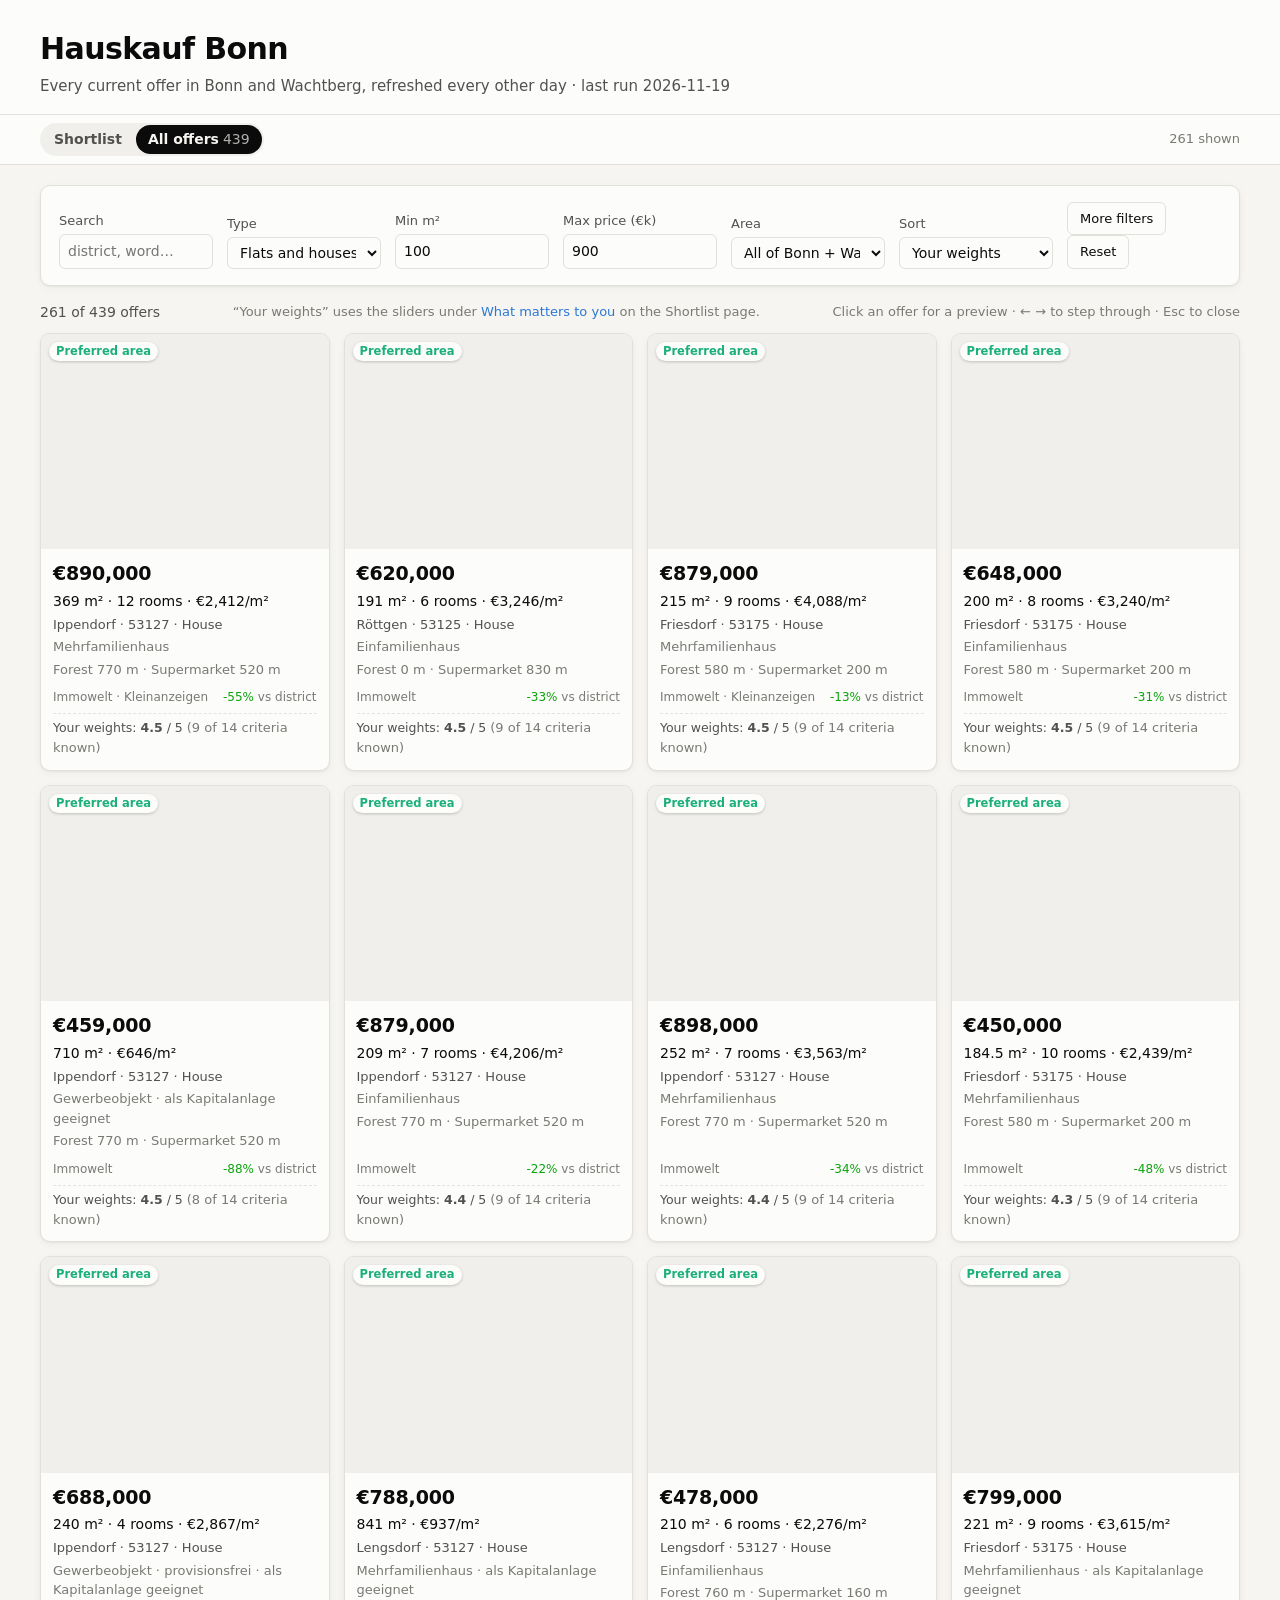
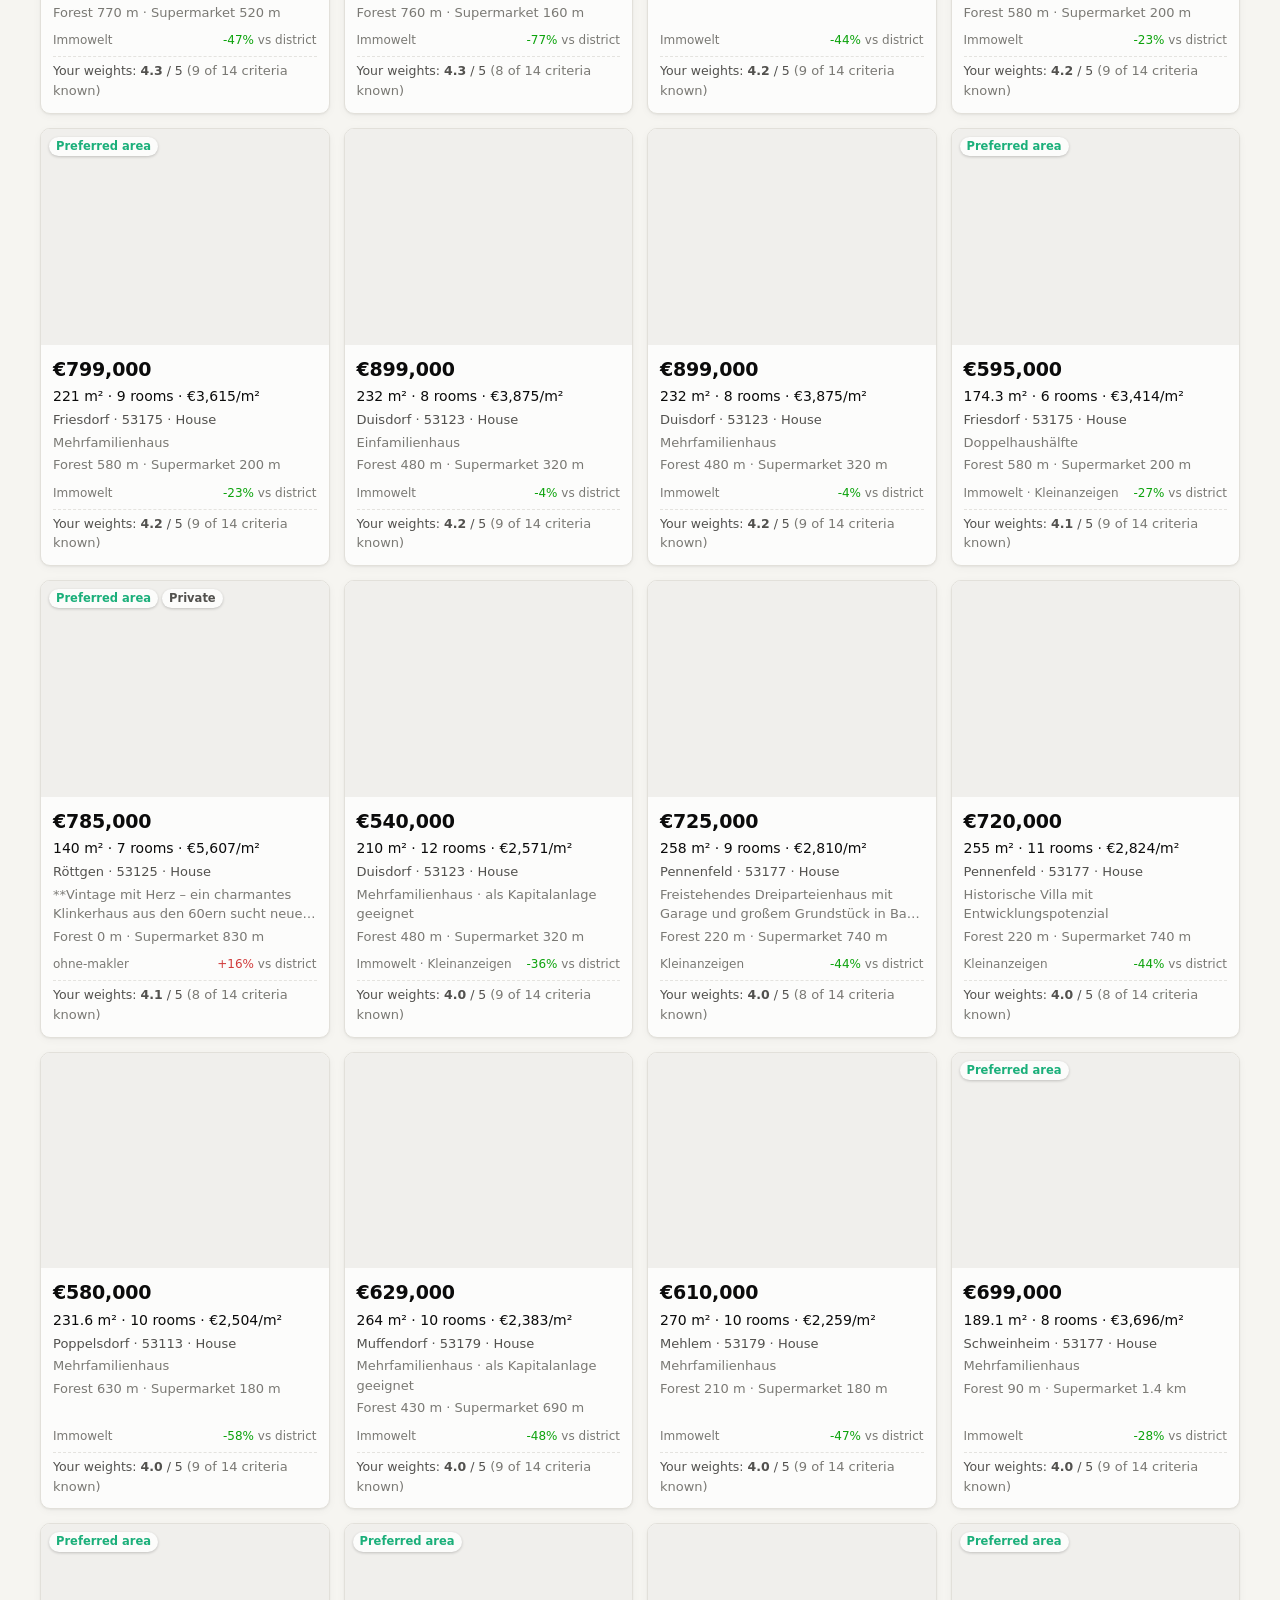
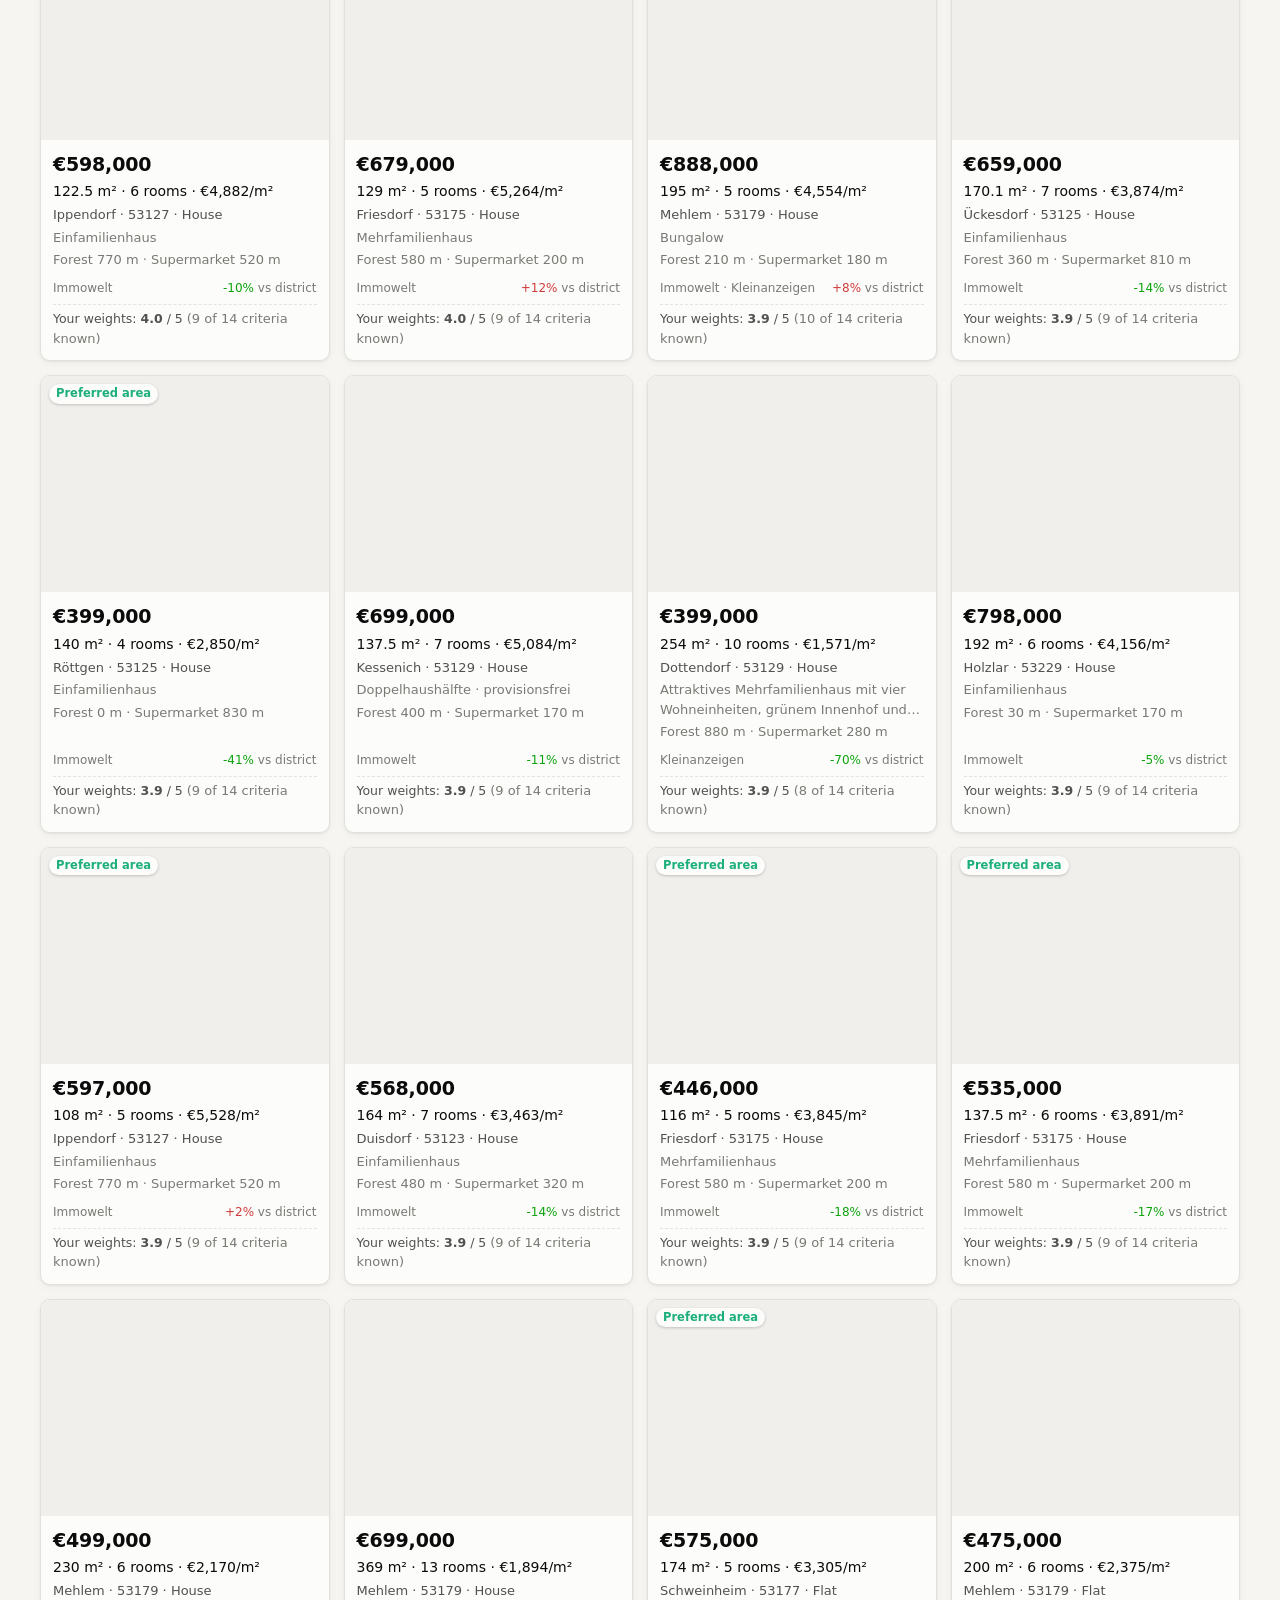
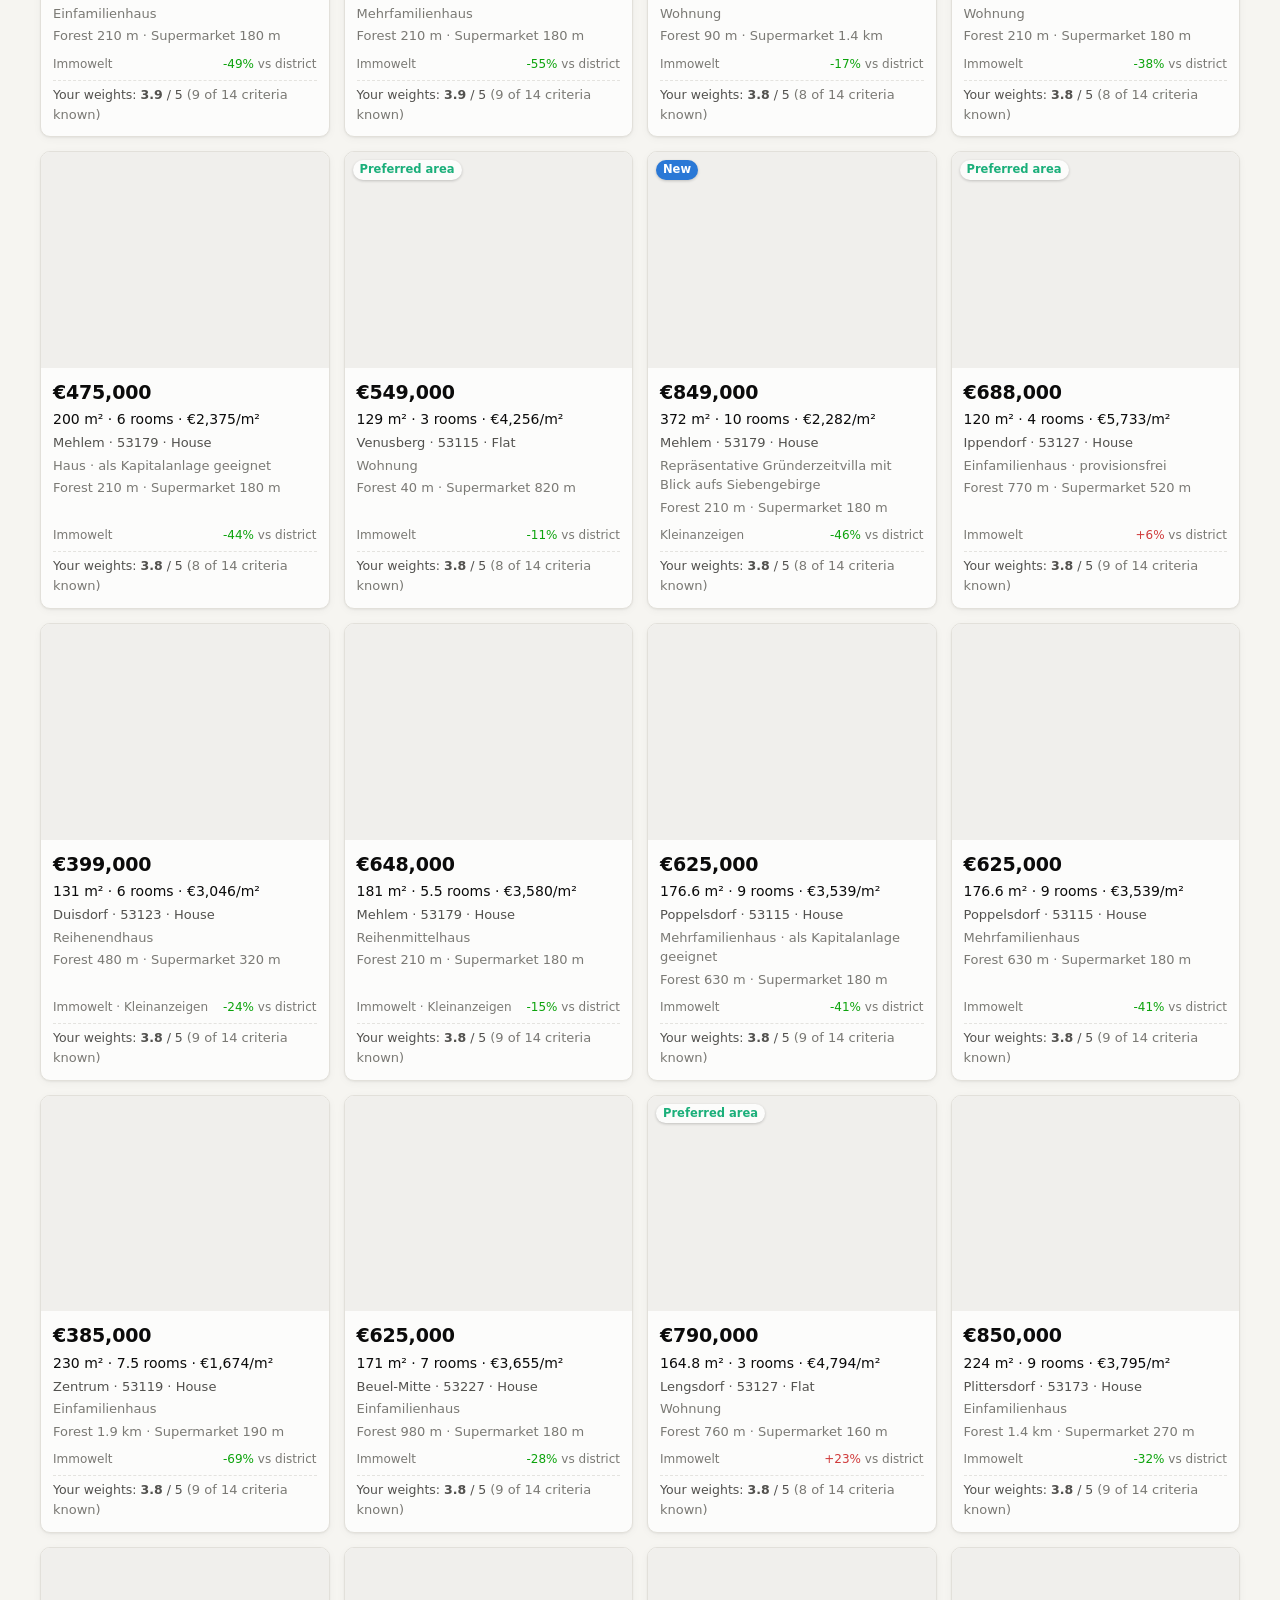
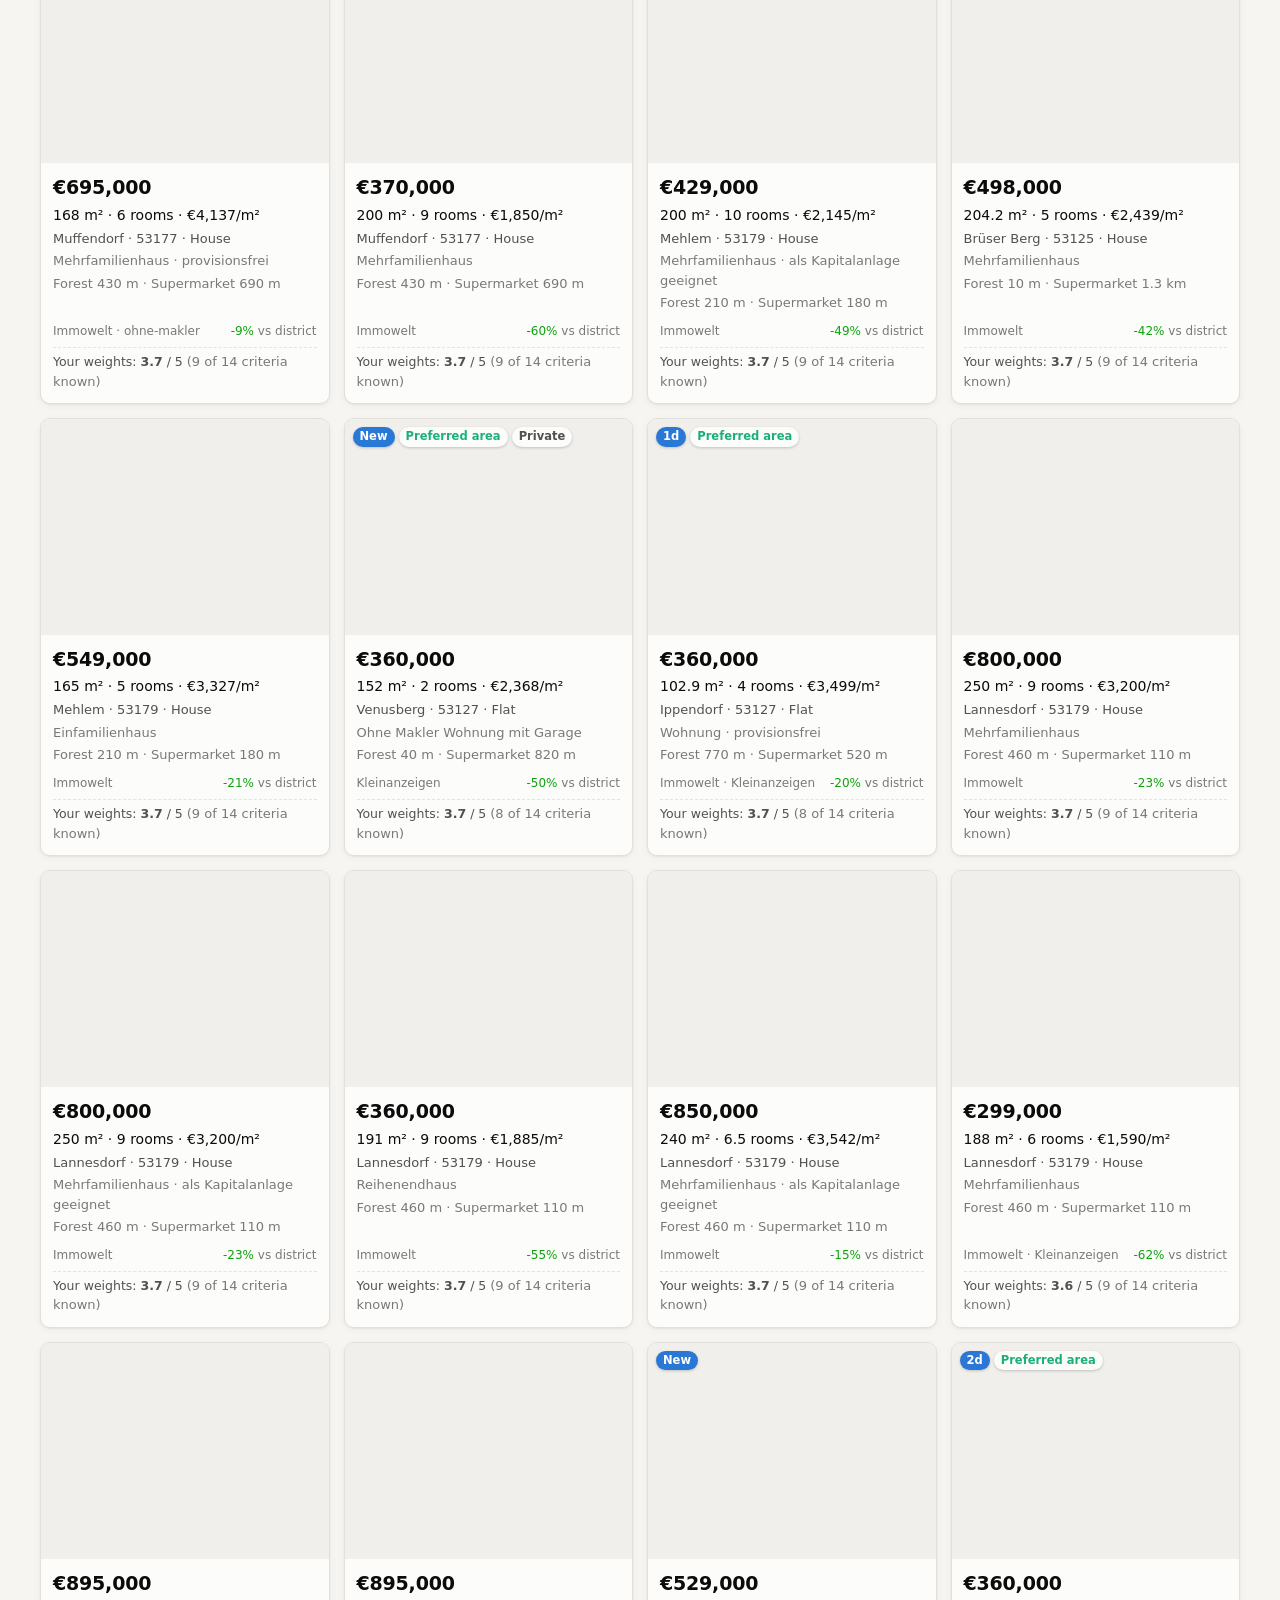
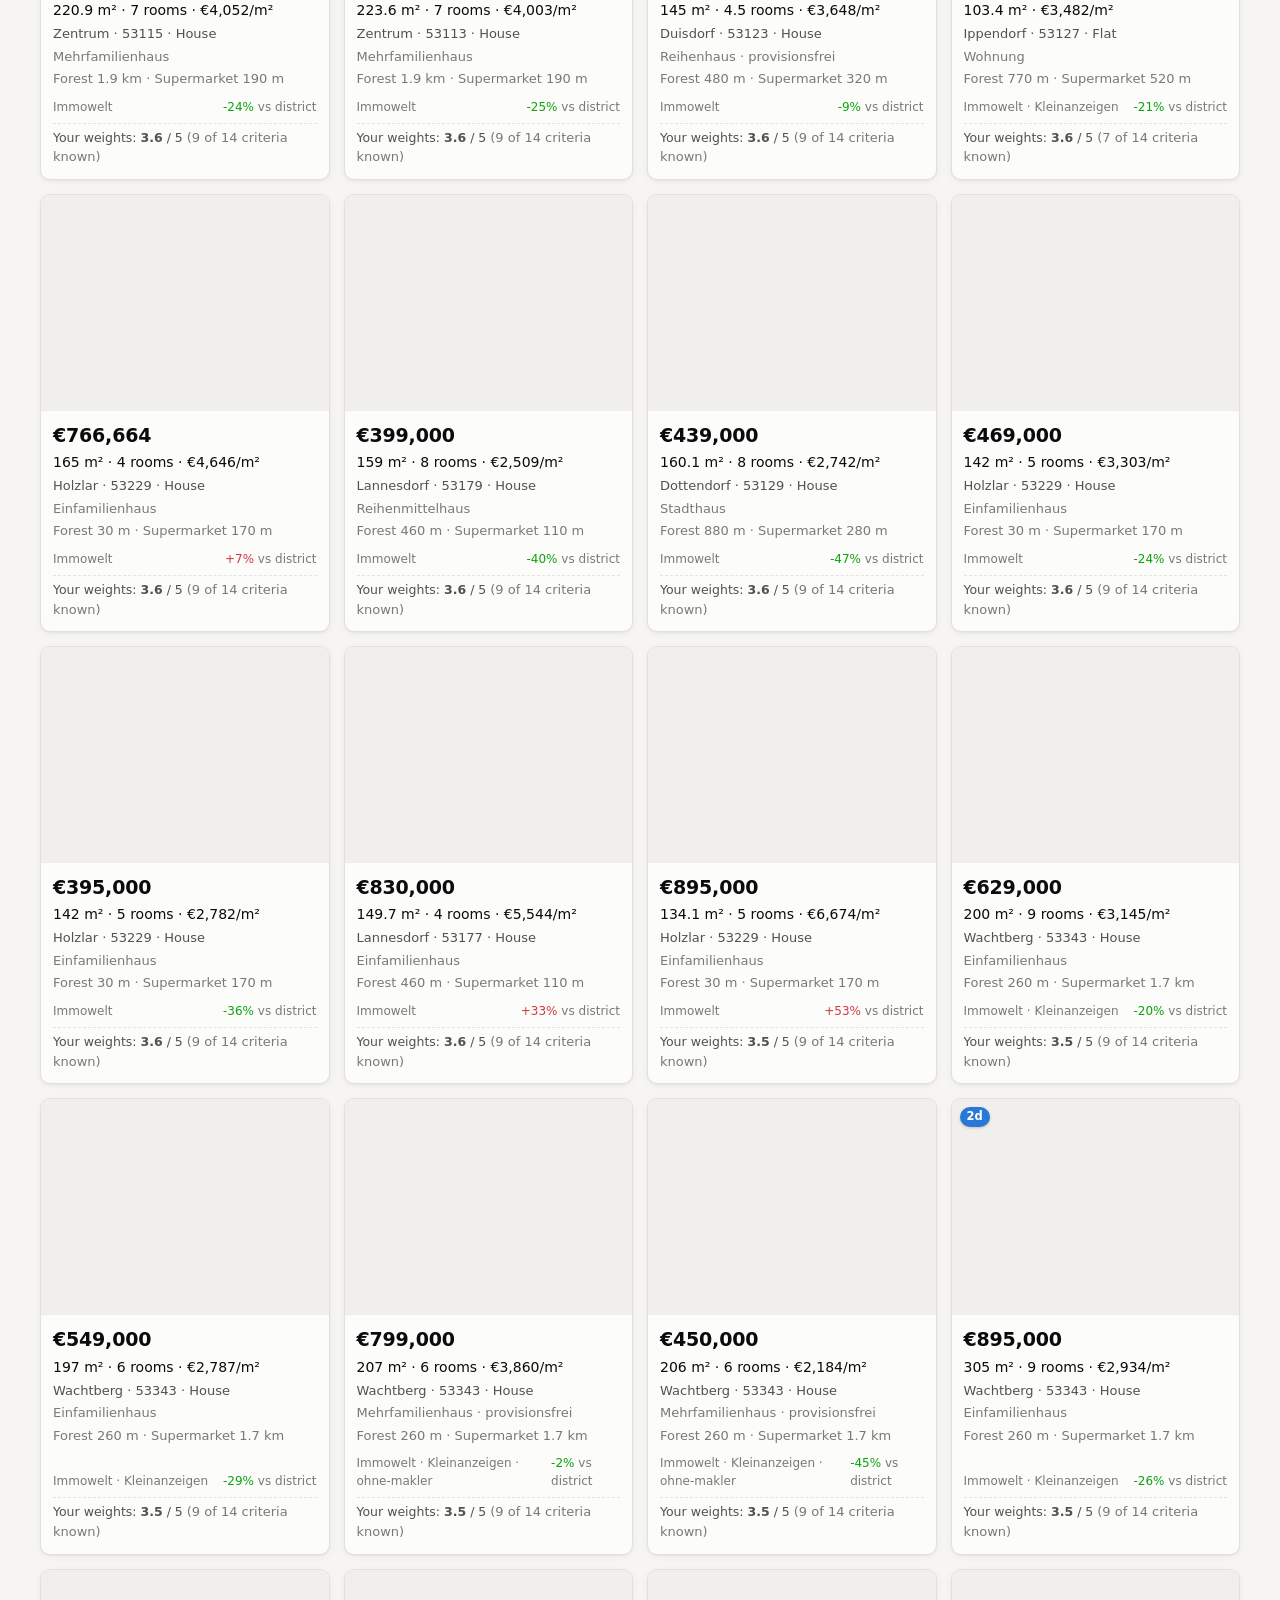
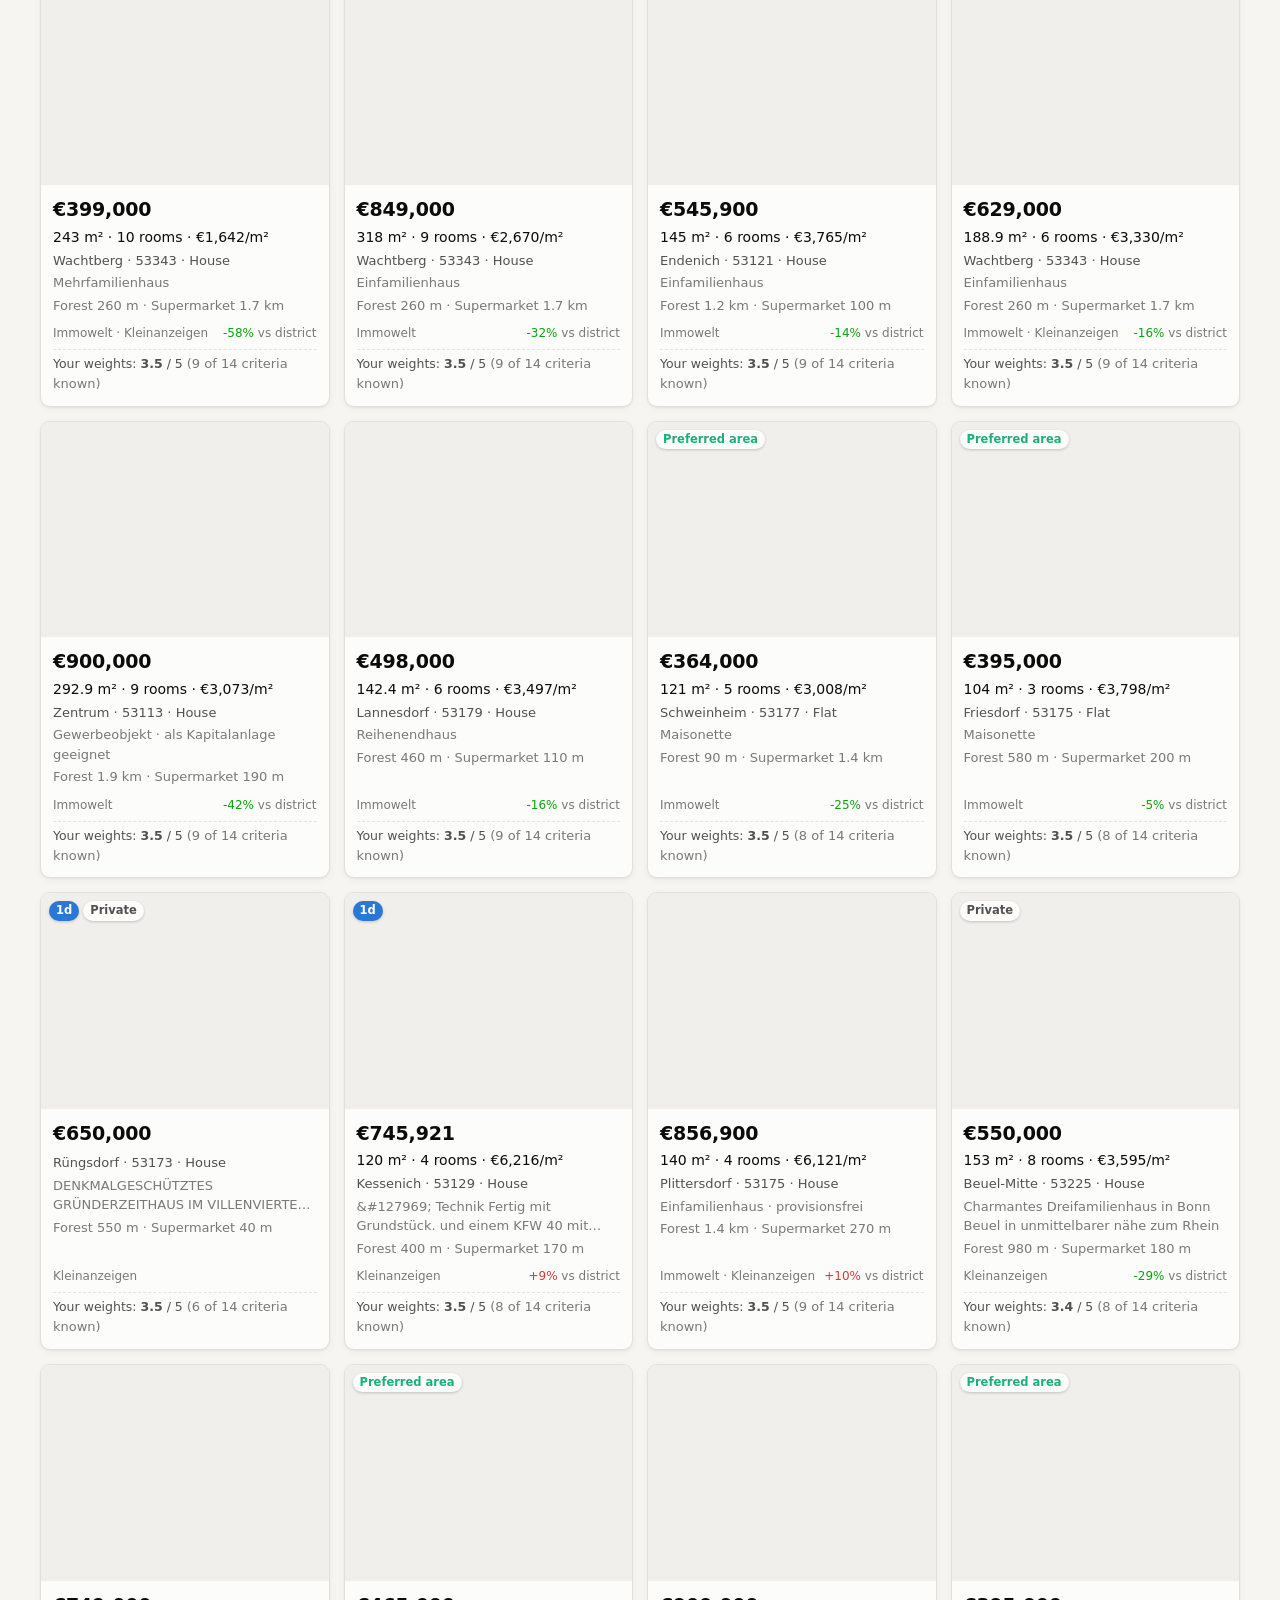
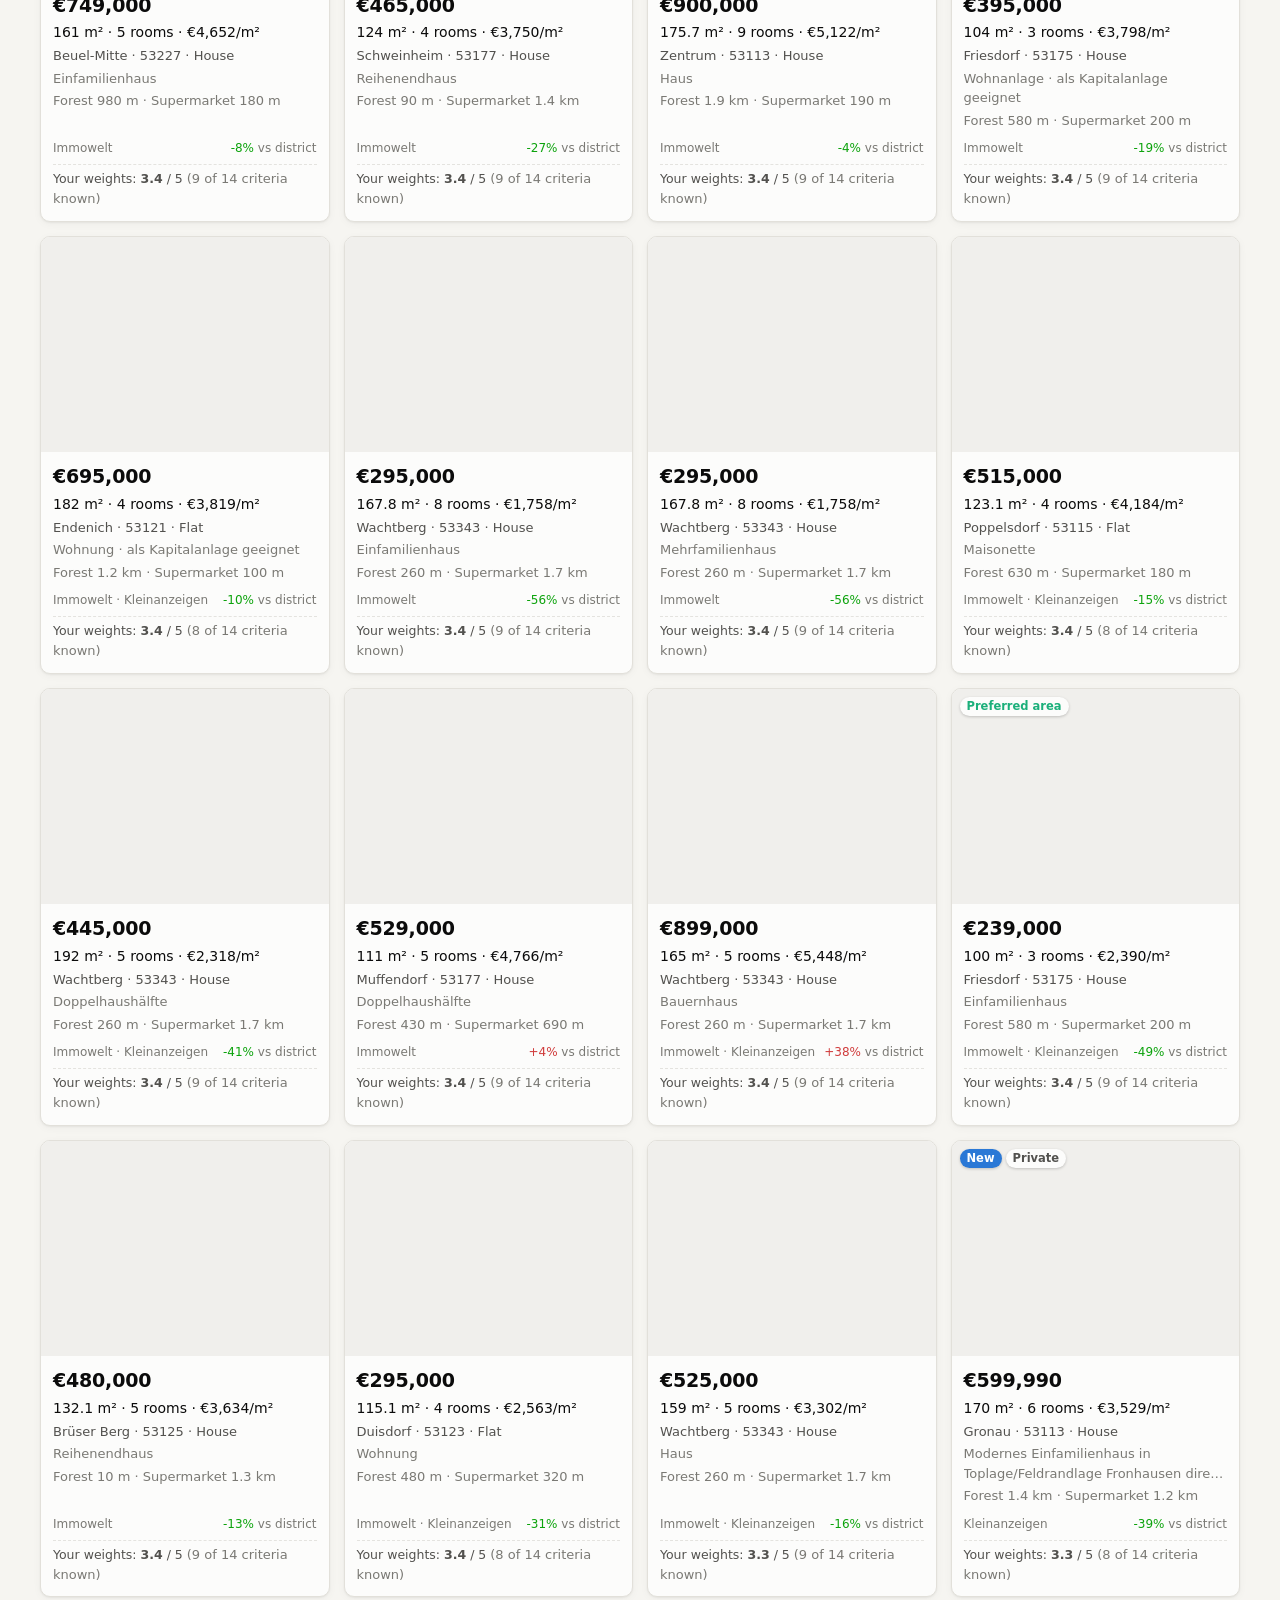
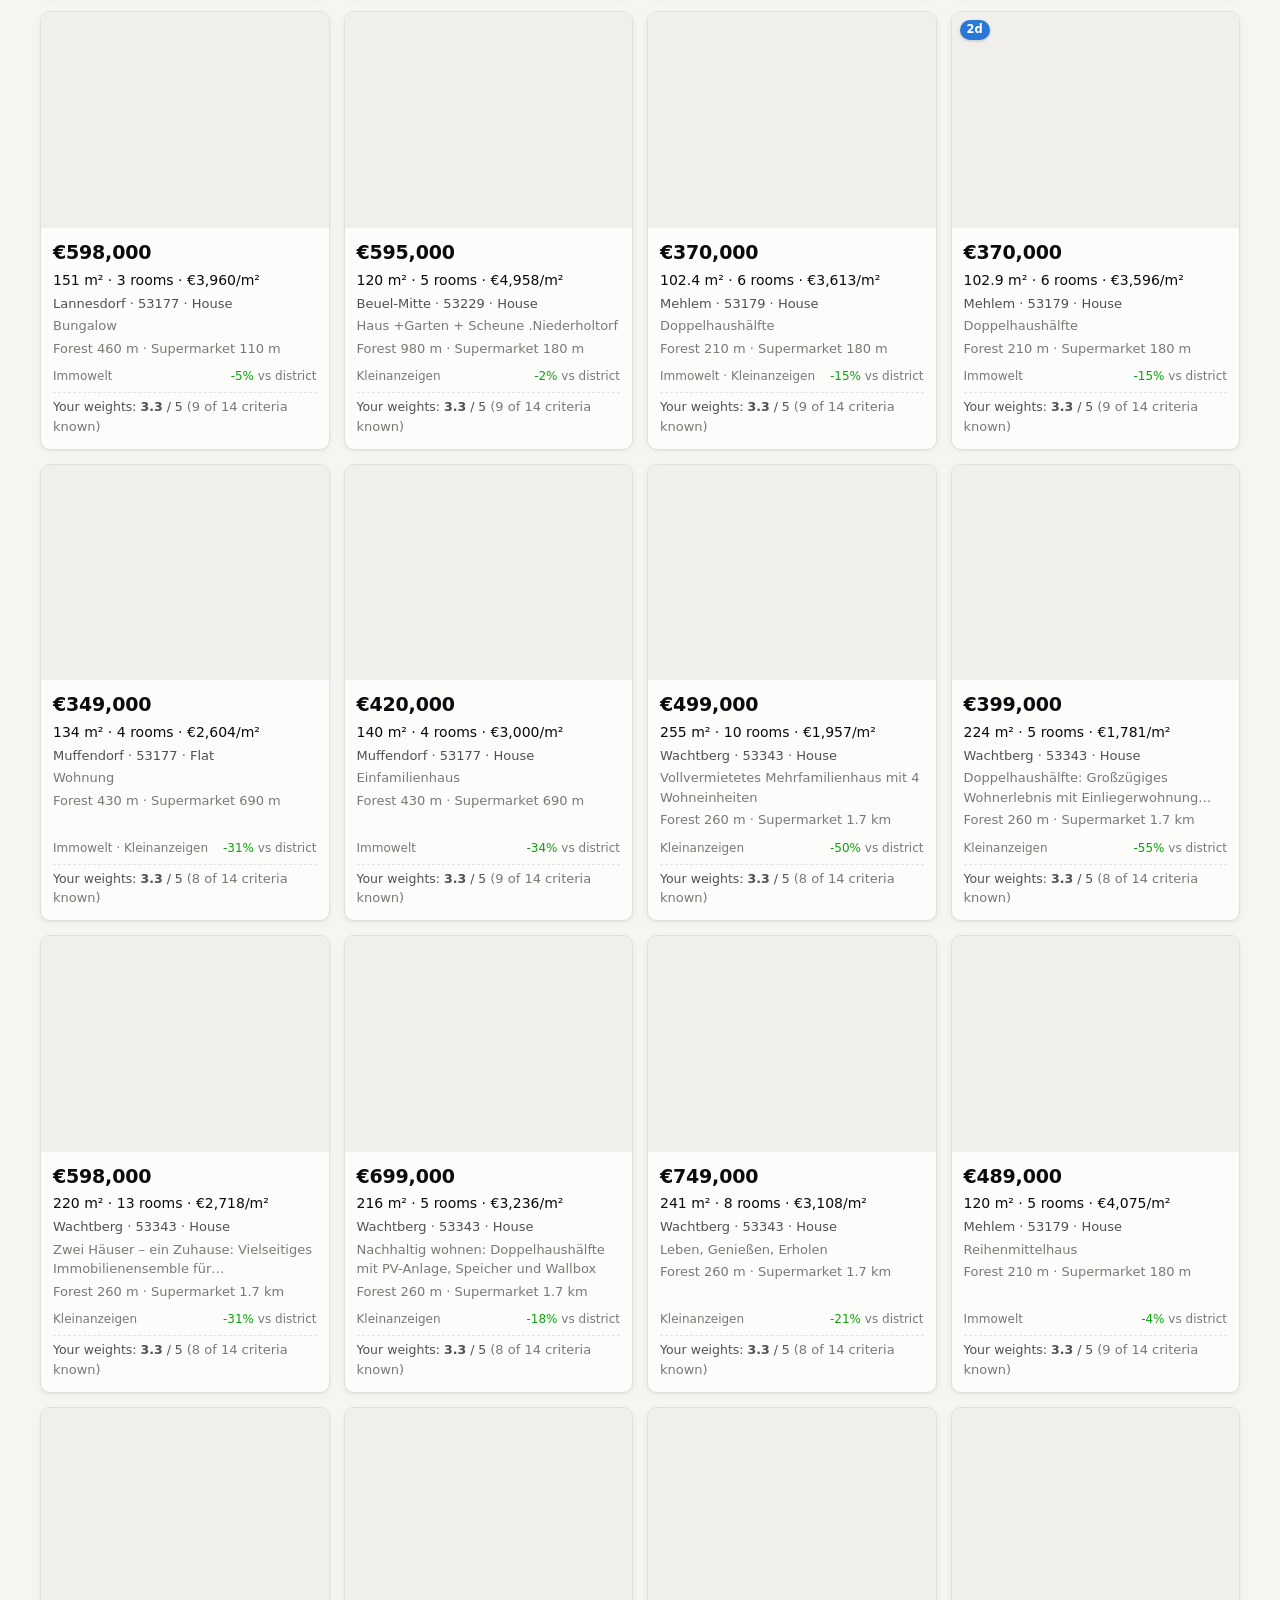
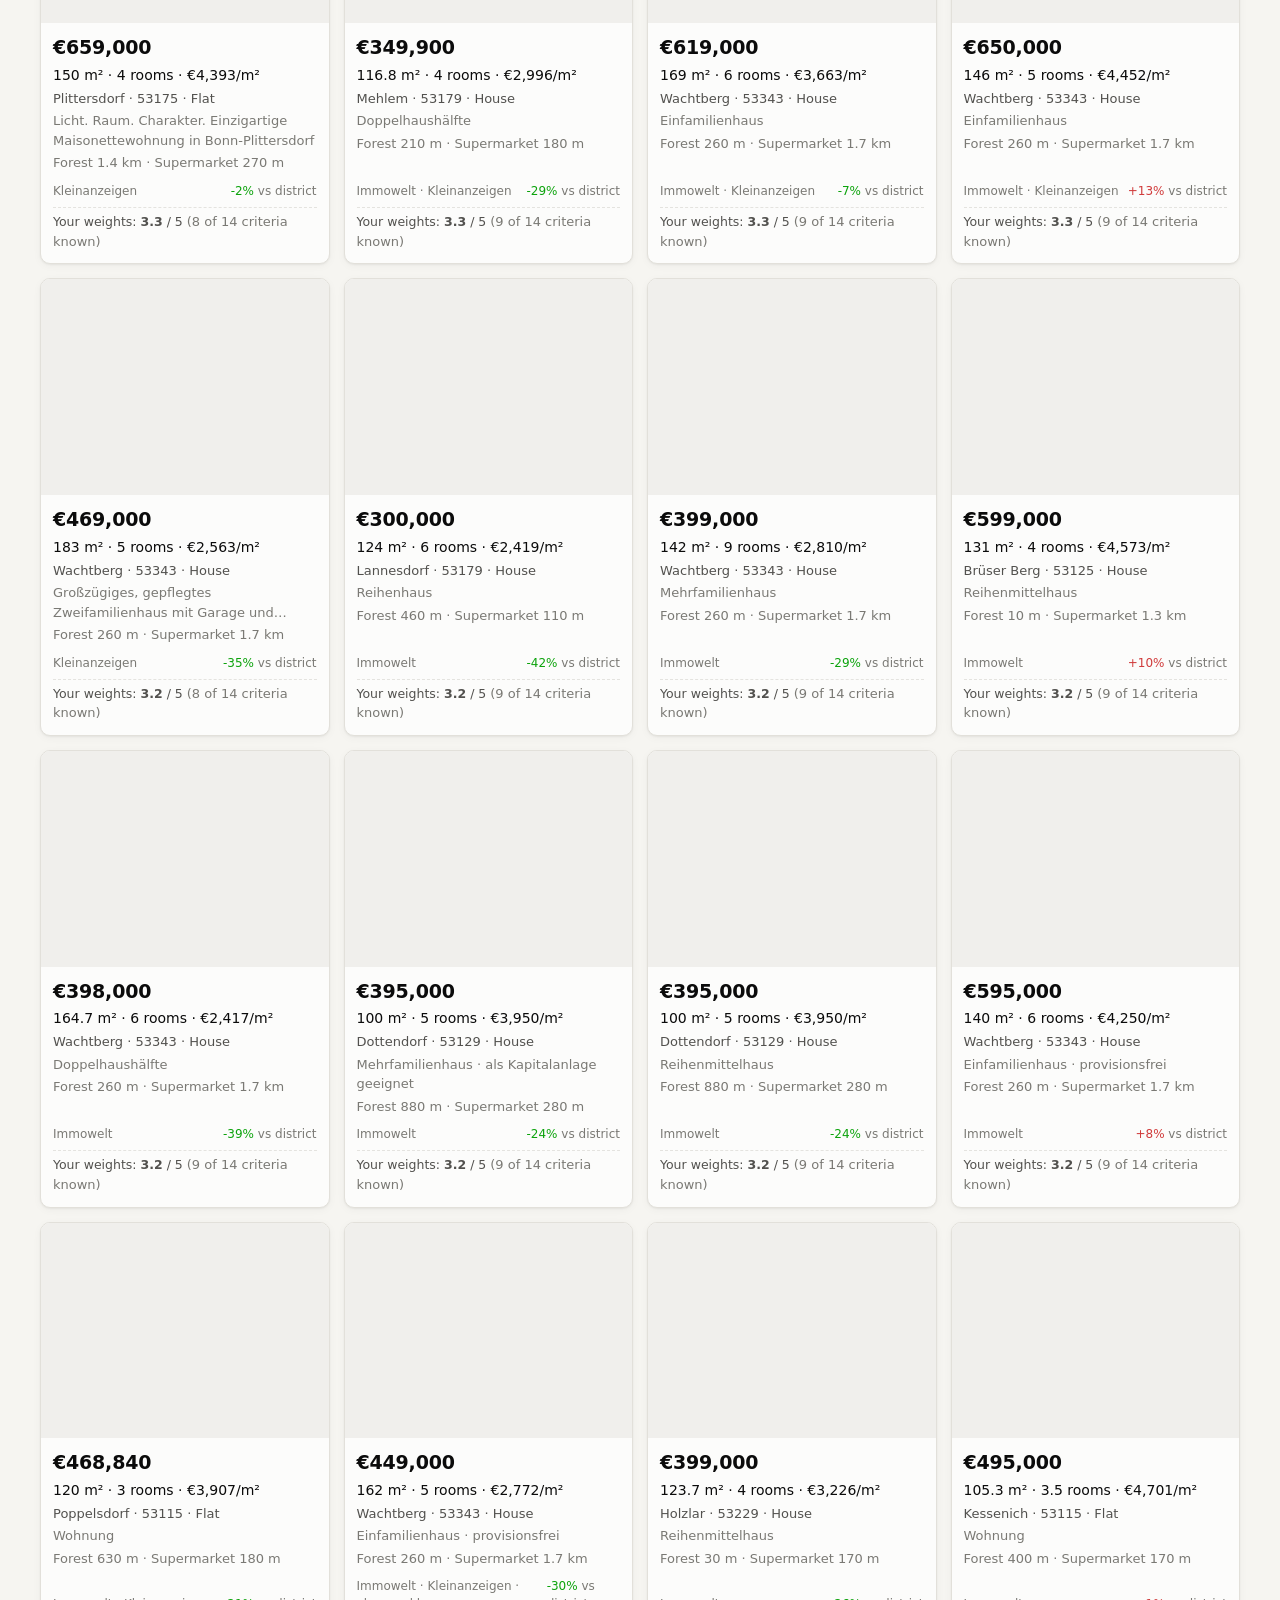
==== commit 794a194a: "Refresh data 2026-11-19" ====
--- a/offers.html
+++ b/offers.html
@@ -375,7 +375,7 @@
 <button class="totop" id="totop" title="Back to top" aria-label="Back to top">↑</button>
 
 <script>
-const DATA = {"feed":{"updated":"2026-11-19","offers":[{"source":"immowelt","url":"https://www.immowelt.de/expose/002bd29b-d3da-47dc-aa49-c4d624236287","kind":"house","title":"Mehrfamilienhaus · als Kapitalanlage geeignet","price":680000,"size_m2":219.0,"rooms":null,"zip":"53129","district":"Dottendorf","plot_m2":219.0,"energy_class":"F","image":"https://mms.immowelt.de/c/0/3/c/c03c74fd-16c0-46bf-996d-47390dc41273.jpg?w=480&h=360","seller":null,"first_seen":"2026-11-15","last_seen":"2026-11-18","active":false,"gone":"2026-11-19","price_history":[["2026-11-15",680000]],"key":"immowelt:002bd29b-d3da-47dc-aa49-c4d624236287","same_as":[],"sources":["immowelt"],"eur_m2":3105,"district_eur":5171,"vs_district":-40,"fit":3,"area":"Dottendorf","price_change":null,"tracked":null},{"source":"immowelt","url":"https://www.immowelt.de/expose/00594c1b-92c8-42c8-acee-89cf258dea9a","kind":"flat","title":"Wohnung","price":349000,"size_m2":100.0,"rooms":4.0,"zip":"53227","district":null,"plot_m2":null,"energy_class":"F","image":"https://mms.immowelt.de/9/d/a/9/9da9942b-f9a9-481d-a5b6-c49d6c538363.jpg?w=480&h=360","seller":null,"first_seen":"2026-11-15","last_seen":"2026-11-19","active":true,"gone":null,"price_history":[["2026-11-15",349000]],"key":"immowelt:00594c1b-92c8-42c8-acee-89cf258dea9a","same_as":[],"sources":["immowelt"],"eur_m2":3490,"district_eur":null,"vs_district":null,"fit":null,"area":"Beuel","price_change":null,"tracked":null},{"source":"immowelt","url":"https://www.immowelt.de/expose/00795146-39f7-46fe-a730-12f4e5bdba90","kind":"house","title":"Mehrfamilienhaus","price":535000,"size_m2":137.5,"rooms":6.0,"zip":"53175","district":"Friesdorf","plot_m2":249.0,"energy_class":"H","image":"https://mms.immowelt.de/6/8/8/d/688dd3c8-1ae4-46a9-94a5-0ca31fbbaa53.jpg?w=480&h=360","seller":null,"first_seen":"2026-11-15","last_seen":"2026-11-19","active":true,"gone":null,"price_history":[["2026-11-15",535000]],"key":"immowelt:00795146-39f7-46fe-a730-12f4e5bdba90","same_as":[],"sources":["immowelt"],"eur_m2":3891,"district_eur":4688,"vs_district":-17,"fit":4,"area":"Friesdorf","price_change":null,"tracked":null},{"source":"immowelt","url":"https://www.immowelt.de/expose/01a45374-0979-4826-ba1b-5230c9e51356","kind":"house","title":"Mehrfamilienhaus · als Kapitalanlage geeignet","price":595000,"size_m2":348.0,"rooms":null,"zip":"53117","district":null,"plot_m2":348.0,"energy_class":"E","image":"https://mms.immowelt.de/a/d/a/2/ada240de-670b-4747-8e89-0b86643e9ebb.jpg?w=480&h=360","seller":null,"first_seen":"2026-11-15","last_seen":"2026-11-19","active":true,"gone":null,"price_history":[["2026-11-15",595000]],"key":"immowelt:01a45374-0979-4826-ba1b-5230c9e51356","same_as":[],"sources":["immowelt"],"eur_m2":1710,"district_eur":null,"vs_district":null,"fit":null,"area":"Bonn-Nord","price_change":null,"tracked":null},{"source":"immowelt","url":"https://www.immowelt.de/expose/01a46b36-9bef-4a1d-8336-0bca3bd0bee6","kind":"flat","title":"Wohnung","price":530000,"size_m2":88.0,"rooms":3.0,"zip":"53175","district":"Plittersdorf","plot_m2":null,"energy_class":"C","image":"https://mms.immowelt.de/5/5/b/e/55bebdda-31e3-4bb1-b860-680fa3c8d5d9.jpg?w=480&h=360","seller":null,"first_seen":"2026-11-15","last_seen":"2026-11-19","active":true,"gone":null,"price_history":[["2026-11-15",530000]],"key":"immowelt:01a46b36-9bef-4a1d-8336-0bca3bd0bee6","same_as":[],"sources":["immowelt"],"eur_m2":6023,"district_eur":4462,"vs_district":35,"fit":3,"area":"Plittersdorf","price_change":null,"tracked":null},{"source":"immowelt","url":"https://www.immowelt.de/expose/02b52898-b1a7-4375-b56b-ac5c65f7dad3","kind":"house","title":"Reihenendhaus","price":null,"size_m2":120.0,"rooms":5.0,"zip":"53123","district":"Duisdorf","plot_m2":260.0,"energy_class":"D","image":"https://mms.immowelt.de/8/f/d/6/8fd6a78e-78bc-4a9f-94da-b7422d5cc08f.jpg?w=480&h=360","seller":null,"first_seen":"2026-11-15","last_seen":"2026-11-19","active":true,"gone":null,"price_history":[],"key":"immowelt:02b52898-b1a7-4375-b56b-ac5c65f7dad3","same_as":[],"sources":["immowelt"],"eur_m2":null,"district_eur":4016,"vs_district":null,"fit":3,"area":"Duisdorf","price_change":null,"tracked":null},{"source":"immowelt","url":"https://www.immowelt.de/expose/037513db-8bf5-4e46-a2ba-10d94e0b2c86","kind":"house","title":"Doppelhaushälfte · provisionsfrei","price":370000,"size_m2":102.0,"rooms":3.0,"zip":"53179","district":"Mehlem","plot_m2":291.0,"energy_class":null,"image":"https://mms.immowelt.de/a/9/a/f/a9af7731-d8c3-44fa-82c1-53743ab975c4.jpg?w=480&h=360","seller":null,"first_seen":"2026-11-18","last_seen":"2026-11-19","active":true,"gone":null,"price_history":[["2026-11-18",370000]],"key":"immowelt:037513db-8bf5-4e46-a2ba-10d94e0b2c86","same_as":["immowelt:55d99202-f505-4289-8151-dc31093cab69","kleinanzeigen:3574212414"],"sources":["immowelt","kleinanzeigen"],"eur_m2":3627,"district_eur":4230,"vs_district":-14,"fit":2.5,"area":"Mehlem","price_change":null,"tracked":null},{"source":"immowelt","url":"https://www.immowelt.de/expose/0438051c-c80a-434d-af9a-dd1da2dcb809","kind":"house","title":"Einfamilienhaus","price":629000,"size_m2":200.0,"rooms":9.0,"zip":"53343","district":"Wachtberg","plot_m2":648.0,"energy_class":"E","image":"https://mms.immowelt.de/3/0/2/e/302e25dc-0c80-43fc-ba5c-4f136eb94d09.jpg?w=480&h=360","seller":null,"first_seen":"2026-11-15","last_seen":"2026-11-19","active":true,"gone":null,"price_history":[["2026-11-15",629000]],"key":"immowelt:0438051c-c80a-434d-af9a-dd1da2dcb809","same_as":["kleinanzeigen:3471405543"],"sources":["immowelt","kleinanzeigen"],"eur_m2":3145,"district_eur":3952,"vs_district":-20,"fit":2.5,"area":"Wachtberg","price_change":null,"tracked":null},{"source":"immowelt","url":"https://www.immowelt.de/expose/049759bc-2d91-45b0-8da9-b41ec29f72b8","kind":"house","title":"Doppelhaushälfte","price":525000,"size_m2":110.0,"rooms":4.0,"zip":"53227","district":null,"plot_m2":284.0,"energy_class":"B","image":"https://mms.immowelt.de/c/3/8/7/c3870ee8-c173-4ce9-b481-b47c0892728a.jpg?w=480&h=360","seller":null,"first_seen":"2026-11-15","last_seen":"2026-11-19","active":true,"gone":null,"price_history":[["2026-11-15",525000]],"key":"immowelt:049759bc-2d91-45b0-8da9-b41ec29f72b8","same_as":["kleinanzeigen:3413170565"],"sources":["immowelt","kleinanzeigen"],"eur_m2":4773,"district_eur":null,"vs_district":null,"fit":null,"area":"Beuel","price_change":null,"tracked":null},{"source":"immowelt","url":"https://www.immowelt.de/expose/04cc2102-9ad4-4b71-9278-4a333764b754","kind":"house","title":"Einfamilienhaus","price":239000,"size_m2":100.0,"rooms":3.0,"zip":"53175","district":"Friesdorf","plot_m2":142.0,"energy_class":"H","image":"https://mms.immowelt.de/5/2/6/f/526ffe80-d8d4-459c-880f-9a7ba3733781.jpg?w=480&h=360","seller":null,"first_seen":"2026-11-15","last_seen":"2026-11-19","active":true,"gone":null,"price_history":[["2026-11-15",239000]],"key":"immowelt:04cc2102-9ad4-4b71-9278-4a333764b754","same_as":["kleinanzeigen:3562981999"],"sources":["immowelt","kleinanzeigen"],"eur_m2":2390,"district_eur":4688,"vs_district":-49,"fit":4,"area":"Friesdorf","price_change":null,"tracked":null},{"source":"immowelt","url":"https://www.immowelt.de/expose/0587c8fb-e1cf-4f52-a295-5004fb49d852","kind":"flat","title":"Wohnung · provisionsfrei","price":360000,"size_m2":102.9,"rooms":4.0,"zip":"53127","district":"Ippendorf","plot_m2":null,"energy_class":null,"image":"https://mms.immowelt.de/6/9/3/c/693c708b-9dbc-41d7-8a3a-59df92029a54.jpg?w=480&h=360","seller":null,"first_seen":"2026-11-18","last_seen":"2026-11-19","active":true,"gone":null,"price_history":[["2026-11-18",360000]],"key":"immowelt:0587c8fb-e1cf-4f52-a295-5004fb49d852","same_as":["immowelt:cf80fe87-222d-456e-b225-a5602c700fb2","kleinanzeigen:3574212574"],"sources":["immowelt","kleinanzeigen"],"eur_m2":3499,"district_eur":4394,"vs_district":-20,"fit":5,"area":"Ippendorf","price_change":null,"tracked":null},{"source":"immowelt","url":"https://www.immowelt.de/expose/05d5ea21-5514-41f2-990c-c50d21893598","kind":"house","title":"Einfamilienhaus","price":850000,"size_m2":224.0,"rooms":9.0,"zip":"53173","district":"Plittersdorf","plot_m2":320.0,"energy_class":null,"image":"https://mms.immowelt.de/4/2/3/d/423d76c7-e22d-4e17-ac7a-6c29afe851f6.jpg?w=480&h=360","seller":null,"first_seen":"2026-11-15","last_seen":"2026-11-19","active":true,"gone":null,"price_history":[["2026-11-15",850000]],"key":"immowelt:05d5ea21-5514-41f2-990c-c50d21893598","same_as":[],"sources":["immowelt"],"eur_m2":3795,"district_eur":5561,"vs_district":-32,"fit":3,"area":"Plittersdorf","price_change":null,"tracked":null},{"source":"immowelt","url":"https://www.immowelt.de/expose/06334f16-a4d8-4d5f-b7c7-5cc83a48337e","kind":"flat","title":"Wohnung","price":309000,"size_m2":86.0,"rooms":4.0,"zip":"53127","district":"Lengsdorf","plot_m2":null,"energy_class":"D","image":"https://mms.immowelt.de/2/1/f/0/21f0c0d8-59b9-4873-b715-97fb7cf74279.jpg?w=480&h=360","seller":null,"first_seen":"2026-11-15","last_seen":"2026-11-19","active":true,"gone":null,"price_history":[["2026-11-15",309000]],"key":"immowelt:06334f16-a4d8-4d5f-b7c7-5cc83a48337e","same_as":["kleinanzeigen:3533500192"],"sources":["immowelt","kleinanzeigen"],"eur_m2":3593,"district_eur":3904,"vs_district":-8,"fit":4,"area":"Lengsdorf","price_change":null,"tracked":null},{"source":"immowelt","url":"https://www.immowelt.de/expose/06668b8a-e1ba-4327-a838-241a2665708a","kind":"house","title":"Haus","price":878000,"size_m2":150.0,"rooms":5.0,"zip":"53227","district":null,"plot_m2":650.0,"energy_class":null,"image":"https://mms.immowelt.de/0/e/c/c/0ecc51fe-e9ae-4272-b418-cb00f1612ffc.jpg?w=480&h=360","seller":null,"first_seen":"2026-11-15","last_seen":"2026-11-19","active":true,"gone":null,"price_history":[["2026-11-15",878000]],"key":"immowelt:06668b8a-e1ba-4327-a838-241a2665708a","same_as":[],"sources":["immowelt"],"eur_m2":5853,"district_eur":null,"vs_district":null,"fit":null,"area":"Beuel","price_change":null,"tracked":null},{"source":"immowelt","url":"https://www.immowelt.de/expose/06dd2412-543b-47ba-8089-e6b9c639b7da","kind":"house","title":"Einfamilienhaus","price":749000,"size_m2":149.0,"rooms":4.0,"zip":"53343","district":"Wachtberg","plot_m2":710.0,"energy_class":"E","image":"https://mms.immowelt.de/a/3/d/e/a3de73db-0450-4682-8765-eabe89913f59.jpg?w=480&h=360","seller":null,"first_seen":"2026-11-15","last_seen":"2026-11-19","active":true,"gone":null,"price_history":[["2026-11-15",749000]],"key":"immowelt:06dd2412-543b-47ba-8089-e6b9c639b7da","same_as":[],"sources":["immowelt"],"eur_m2":5027,"district_eur":3952,"vs_district":27,"fit":2.5,"area":"Wachtberg","price_change":null,"tracked":null},{"source":"immowelt","url":"https://www.immowelt.de/expose/07a8e0da-f4c5-41ca-8deb-d391c9b70e86","kind":"house","title":"Mehrfamilienhaus · als Kapitalanlage geeignet","price":788000,"size_m2":841.0,"rooms":null,"zip":"53127","district":"Lengsdorf","plot_m2":841.0,"energy_class":"G","image":"https://mms.immowelt.de/a/9/b/d/a9bdda00-7ab1-4ef9-8a6d-b94b7691f45c.jpg?w=480&h=360","seller":null,"first_seen":"2026-11-15","last_seen":"2026-11-19","active":true,"gone":null,"price_history":[["2026-11-15",788000]],"key":"immowelt:07a8e0da-f4c5-41ca-8deb-d391c9b70e86","same_as":[],"sources":["immowelt"],"eur_m2":937,"district_eur":4099,"vs_district":-77,"fit":4,"area":"Lengsdorf","price_change":null,"tracked":null},{"source":"immowelt","url":"https://www.immowelt.de/expose/0831ac65-74a4-4793-8577-25fe1ddd92a3","kind":"house","title":"Mehrfamilienhaus","price":890000,"size_m2":369.0,"rooms":12.0,"zip":"53127","district":"Ippendorf","plot_m2":613.0,"energy_class":"E","image":"https://mms.immowelt.de/f/7/5/1/f751ff47-2f42-4af9-a0ee-0755961fe8f3.jpg?w=480&h=360","seller":null,"first_seen":"2026-11-15","last_seen":"2026-11-19","active":true,"gone":null,"price_history":[["2026-11-15",890000]],"key":"immowelt:0831ac65-74a4-4793-8577-25fe1ddd92a3","same_as":["kleinanzeigen:3436177755"],"sources":["immowelt","kleinanzeigen"],"eur_m2":2412,"district_eur":5401,"vs_district":-55,"fit":5,"area":"Ippendorf","price_change":null,"tracked":null},{"source":"immowelt","url":"https://www.immowelt.de/expose/0984e3c2-f7f7-4fbe-9818-d4b109627103","kind":"house","title":"Einfamilienhaus","price":730000,"size_m2":181.0,"rooms":7.0,"zip":"53227","district":null,"plot_m2":838.0,"energy_class":"D","image":"https://mms.immowelt.de/f/1/b/3/f1b34dbb-37d9-4155-a111-b8c75edd5ebc.jpg?w=480&h=360","seller":null,"first_seen":"2026-11-15","last_seen":"2026-11-19","active":true,"gone":null,"price_history":[["2026-11-15",730000]],"key":"immowelt:0984e3c2-f7f7-4fbe-9818-d4b109627103","same_as":[],"sources":["immowelt"],"eur_m2":4033,"district_eur":null,"vs_district":null,"fit":null,"area":"Beuel","price_change":null,"tracked":null},{"source":"immowelt","url":"https://www.immowelt.de/expose/0a351c88-6cc4-4fff-84df-ac8460a83389","kind":"flat","title":"Wohnung","price":360000,"size_m2":95.0,"rooms":3.0,"zip":"53179","district":"Lannesdorf","plot_m2":null,"energy_class":"C","image":"https://mms.immowelt.de/7/2/7/3/727318f2-dd9a-437c-9238-1f50105066b1.jpg?w=480&h=360","seller":null,"first_seen":"2026-11-15","last_seen":"2026-11-19","active":true,"gone":null,"price_history":[["2026-11-15",360000]],"key":"immowelt:0a351c88-6cc4-4fff-84df-ac8460a83389","same_as":[],"sources":["immowelt"],"eur_m2":3789,"district_eur":3447,"vs_district":10,"fit":2.5,"area":"Lannesdorf","price_change":null,"tracked":null},{"source":"immowelt","url":"https://www.immowelt.de/expose/0a44a3bf-2e2c-44fa-a95d-5944c834e44b","kind":"house","title":"Gewerbeobjekt · als Kapitalanlage geeignet","price":1150000,"size_m2":503.0,"rooms":null,"zip":"53119","district":"Zentrum","plot_m2":503.0,"energy_class":null,"image":"https://mms.immowelt.de/7/c/0/5/7c050a21-c50a-468e-a676-f2171bdcb9d4.jpg?w=480&h=360","seller":null,"first_seen":"2026-11-15","last_seen":"2026-11-19","active":true,"gone":null,"price_history":[["2026-11-15",1150000]],"key":"immowelt:0a44a3bf-2e2c-44fa-a95d-5944c834e44b","same_as":[],"sources":["immowelt"],"eur_m2":2286,"district_eur":5326,"vs_district":-57,"fit":2,"area":"Zentrum","price_change":null,"tracked":null},{"source":"immowelt","url":"https://www.immowelt.de/expose/0a7e405f-9bf9-4f9f-b052-d4eadcdf968c","kind":"flat","title":"Wohnung","price":360000,"size_m2":103.0,"rooms":null,"zip":"53127","district":"Ippendorf","plot_m2":null,"energy_class":null,"image":"https://mms.immowelt.de/d/4/3/5/d4358692-4948-440d-827f-c5421397e1bb.jpg?w=480&h=360","seller":null,"first_seen":"2026-11-15","last_seen":"2026-11-16","active":false,"gone":"2026-11-17","price_history":[["2026-11-15",360000]],"key":"immowelt:0a7e405f-9bf9-4f9f-b052-d4eadcdf968c","same_as":[],"sources":["immowelt"],"eur_m2":3495,"district_eur":4394,"vs_district":-20,"fit":5,"area":"Ippendorf","price_change":null,"tracked":null},{"source":"immowelt","url":"https://www.immowelt.de/expose/0afd0123-0f52-4a75-a76b-b0e9aaf46125","kind":"flat","title":"Maisonette","price":null,"size_m2":109.0,"rooms":4.0,"zip":"53179","district":"Mehlem","plot_m2":null,"energy_class":"E","image":"https://mms.immowelt.de/5/3/5/e/535ef83b-5794-4ab9-a98b-3bdeb19e32b6.jpg?w=480&h=360","seller":null,"first_seen":"2026-11-15","last_seen":"2026-11-19","active":true,"gone":null,"price_history":[],"key":"immowelt:0afd0123-0f52-4a75-a76b-b0e9aaf46125","same_as":[],"sources":["immowelt"],"eur_m2":null,"district_eur":3853,"vs_district":null,"fit":2.5,"area":"Mehlem","price_change":null,"tracked":null},{"source":"immowelt","url":"https://www.immowelt.de/expose/0bbac972-3d9c-4cc3-a787-705d1d6d81bb","kind":"house","title":"Gewerbeobjekt · als Kapitalanlage geeignet","price":900000,"size_m2":292.9,"rooms":9.0,"zip":"53113","district":"Zentrum","plot_m2":151.0,"energy_class":"F","image":"https://mms.immowelt.de/0/8/3/8/0838c621-7698-47b8-b513-fc39fa1f639c.jpg?w=480&h=360","seller":null,"first_seen":"2026-11-15","last_seen":"2026-11-19","active":true,"gone":null,"price_history":[["2026-11-15",900000]],"key":"immowelt:0bbac972-3d9c-4cc3-a787-705d1d6d81bb","same_as":[],"sources":["immowelt"],"eur_m2":3073,"district_eur":5326,"vs_district":-42,"fit":2,"area":"Zentrum","price_change":null,"tracked":null},{"source":"immowelt","url":"https://www.immowelt.de/expose/0c46bcea-dc3c-4afe-a977-fedae1b7449a","kind":"house","title":"Einfamilienhaus","price":145000,"size_m2":90.0,"rooms":4.0,"zip":"53343","district":"Wachtberg","plot_m2":158.0,"energy_class":"H","image":"https://mms.immowelt.de/0/f/7/6/0f76c175-a2b4-4110-9027-a53210906548.jpg?w=480&h=360","seller":null,"first_seen":"2026-11-15","last_seen":"2026-11-19","active":true,"gone":null,"price_history":[["2026-11-15",145000]],"key":"immowelt:0c46bcea-dc3c-4afe-a977-fedae1b7449a","same_as":["kleinanzeigen:3485265655"],"sources":["immowelt","kleinanzeigen"],"eur_m2":1611,"district_eur":3952,"vs_district":-59,"fit":2.5,"area":"Wachtberg","price_change":null,"tracked":null},{"source":"immowelt","url":"https://www.immowelt.de/expose/0c486b1f-e273-4049-a924-8537f04994d3","kind":"flat","title":"Wohnung","price":468840,"size_m2":120.0,"rooms":3.0,"zip":"53115","district":"Poppelsdorf","plot_m2":null,"energy_class":"C","image":"https://mms.immowelt.de/9/c/3/4/9c34df40-9c8c-43cd-932e-e30d84c4687a.jpg?w=480&h=360","seller":null,"first_seen":"2026-11-15","last_seen":"2026-11-19","active":true,"gone":null,"price_history":[["2026-11-15",468840]],"key":"immowelt:0c486b1f-e273-4049-a924-8537f04994d3","same_as":["kleinanzeigen:3545914946"],"sources":["immowelt","kleinanzeigen"],"eur_m2":3907,"district_eur":4942,"vs_district":-21,"fit":3,"area":"Poppelsdorf","price_change":null,"tracked":null},{"source":"immowelt","url":"https://www.immowelt.de/expose/0dd6a332-6ec4-4202-879c-59f4f5b1ca0f","kind":"house","title":"Mehrfamilienhaus · als Kapitalanlage geeignet","price":395000,"size_m2":100.0,"rooms":5.0,"zip":"53129","district":"Dottendorf","plot_m2":211.0,"energy_class":"G","image":"https://mms.immowelt.de/8/d/d/b/8ddbaf05-678a-4249-9987-bf42766a810c.jpg?w=480&h=360","seller":null,"first_seen":"2026-11-15","last_seen":"2026-11-19","active":true,"gone":null,"price_history":[["2026-11-15",395000]],"key":"immowelt:0dd6a332-6ec4-4202-879c-59f4f5b1ca0f","same_as":[],"sources":["immowelt"],"eur_m2":3950,"district_eur":5171,"vs_district":-24,"fit":3,"area":"Dottendorf","price_change":null,"tracked":null},{"source":"immowelt","url":"https://www.immowelt.de/expose/10a02b6e-7918-463e-9190-faa21b39d785","kind":"house","title":"Mehrfamilienhaus","price":299000,"size_m2":188.0,"rooms":6.0,"zip":"53179","district":"Lannesdorf","plot_m2":188.0,"energy_class":"D","image":"https://mms.immowelt.de/9/c/1/7/9c17d3a2-1d85-4da1-affd-fc4b9db96a0c.jpg?w=480&h=360","seller":null,"first_seen":"2026-11-15","last_seen":"2026-11-19","active":true,"gone":null,"price_history":[["2026-11-15",299000]],"key":"immowelt:10a02b6e-7918-463e-9190-faa21b39d785","same_as":["kleinanzeigen:3306281756"],"sources":["immowelt","kleinanzeigen"],"eur_m2":1590,"district_eur":4183,"vs_district":-62,"fit":2.5,"area":"Lannesdorf","price_change":null,"tracked":null},{"source":"immowelt","url":"https://www.immowelt.de/expose/10b4762f-2f44-4017-a4cd-976d4d12bf58","kind":"house","title":"Reihenendhaus","price":699000,"size_m2":144.3,"rooms":6.0,"zip":"53343","district":"Wachtberg","plot_m2":401.0,"energy_class":"A","image":"https://mms.immowelt.de/b/d/0/8/bd0846e2-c751-4d45-9f0c-15b6f4afbd17.jpg?w=480&h=360","seller":null,"first_seen":"2026-11-15","last_seen":"2026-11-19","active":true,"gone":null,"price_history":[["2026-11-15",699000]],"key":"immowelt:10b4762f-2f44-4017-a4cd-976d4d12bf58","same_as":[],"sources":["immowelt"],"eur_m2":4844,"district_eur":3952,"vs_district":23,"fit":2.5,"area":"Wachtberg","price_change":null,"tracked":null},{"source":"immowelt","url":"https://www.immowelt.de/expose/10bc3db9-5d5f-41ee-89f3-ddcdf0b21792","kind":"house","title":"Mehrfamilienhaus","price":null,"size_m2":239.0,"rooms":6.0,"zip":"53123","district":null,"plot_m2":438.0,"energy_class":"E","image":"https://mms.immowelt.de/5/9/1/b/591bfb08-59f3-490b-895d-c3af6f40ea4e.png?w=480&h=360","seller":null,"first_seen":"2026-11-15","last_seen":"2026-11-19","active":true,"gone":null,"price_history":[],"key":"immowelt:10bc3db9-5d5f-41ee-89f3-ddcdf0b21792","same_as":[],"sources":["immowelt"],"eur_m2":null,"district_eur":null,"vs_district":null,"fit":null,"area":"Hardtberg","price_change":null,"tracked":null},{"source":"immowelt","url":"https://www.immowelt.de/expose/11c221b9-6b85-4391-82c2-eccf1b9244e1","kind":"house","title":"Haus","price":399000,"size_m2":100.0,"rooms":4.0,"zip":"53343","district":"Wachtberg","plot_m2":384.0,"energy_class":null,"image":"https://mms.immowelt.de/f/7/f/b/f7fb3b55-5d58-44f8-9003-3448d261ff22.jpg?w=480&h=360","seller":null,"first_seen":"2026-11-15","last_seen":"2026-11-19","active":true,"gone":null,"price_history":[["2026-11-15",399000]],"key":"immowelt:11c221b9-6b85-4391-82c2-eccf1b9244e1","same_as":["kleinanzeigen:3487917248"],"sources":["immowelt","kleinanzeigen"],"eur_m2":3990,"district_eur":3952,"vs_district":1,"fit":2.5,"area":"Wachtberg","price_change":null,"tracked":null},{"source":"immowelt","url":"https://www.immowelt.de/expose/132931cc-22ba-43e3-9a50-601f6953c062","kind":"house","title":"Mehrfamilienhaus · als Kapitalanlage geeignet","price":450000,"size_m2":188.1,"rooms":5.0,"zip":"53229","district":null,"plot_m2":439.0,"energy_class":"H","image":"https://mms.immowelt.de/2/c/2/7/2c271ded-aac5-4d06-a18c-01c0c2a1d239.jpg?w=480&h=360","seller":null,"first_seen":"2026-11-15","last_seen":"2026-11-19","active":true,"gone":null,"price_history":[["2026-11-15",450000]],"key":"immowelt:132931cc-22ba-43e3-9a50-601f6953c062","same_as":[],"sources":["immowelt"],"eur_m2":2392,"district_eur":null,"vs_district":null,"fit":null,"area":"Beuel","price_change":null,"tracked":null},{"source":"immowelt","url":"https://www.immowelt.de/expose/13778886-1d8b-4958-a832-3fdc5737ad1a","kind":"house","title":"Reihenendhaus","price":498000,"size_m2":142.4,"rooms":6.0,"zip":"53179","district":"Lannesdorf","plot_m2":277.0,"energy_class":"C","image":"https://mms.immowelt.de/c/5/a/9/c5a9b17b-a8a9-45f5-9c8e-3f2a68e0ed41.jpg?w=480&h=360","seller":null,"first_seen":"2026-11-15","last_seen":"2026-11-19","active":true,"gone":null,"price_history":[["2026-11-15",498000]],"key":"immowelt:13778886-1d8b-4958-a832-3fdc5737ad1a","same_as":[],"sources":["immowelt"],"eur_m2":3497,"district_eur":4183,"vs_district":-16,"fit":2.5,"area":"Lannesdorf","price_change":null,"tracked":null},{"source":"immowelt","url":"https://www.immowelt.de/expose/142de60a-0719-4974-afba-adf73f8a523a","kind":"house","title":"Reihenmittelhaus","price":549000,"size_m2":157.0,"rooms":6.0,"zip":"53117","district":null,"plot_m2":185.0,"energy_class":"C","image":"https://mms.immowelt.de/d/0/8/4/d084790a-43e6-4c76-842f-b0aefe9b4d70.jpg?w=480&h=360","seller":null,"first_seen":"2026-11-15","last_seen":"2026-11-19","active":true,"gone":null,"price_history":[["2026-11-15",549000]],"key":"immowelt:142de60a-0719-4974-afba-adf73f8a523a","same_as":[],"sources":["immowelt"],"eur_m2":3497,"district_eur":null,"vs_district":null,"fit":null,"area":"Bonn-Nord","price_change":null,"tracked":null},{"source":"immowelt","url":"https://www.immowelt.de/expose/147a810f-fd48-4b42-9daa-d7c2ac56529d","kind":"flat","title":"Wohnung","price":360000,"size_m2":103.4,"rooms":null,"zip":"53127","district":"Ippendorf","plot_m2":null,"energy_class":null,"image":"https://mms.immowelt.de/c/0/2/9/c02908f3-d170-40ce-8cc3-83c181f7fbd2.jpg?w=480&h=360","seller":null,"first_seen":"2026-11-17","last_seen":"2026-11-19","active":true,"gone":null,"price_history":[["2026-11-17",360000]],"key":"immowelt:147a810f-fd48-4b42-9daa-d7c2ac56529d","same_as":["kleinanzeigen:3574212574"],"sources":["immowelt","kleinanzeigen"],"eur_m2":3482,"district_eur":4394,"vs_district":-21,"fit":5,"area":"Ippendorf","price_change":null,"tracked":null},{"source":"immowelt","url":"https://www.immowelt.de/expose/15d131ed-df62-44f2-bdc5-cef382180ca7","kind":"flat","title":"Wohnung","price":238000,"size_m2":79.0,"rooms":3.0,"zip":"53175","district":"Friesdorf","plot_m2":null,"energy_class":"C","image":"https://mms.immowelt.de/9/d/4/5/9d453922-4eb2-4381-841f-8eff652d152f.jpg?w=480&h=360","seller":null,"first_seen":"2026-11-15","last_seen":"2026-11-19","active":true,"gone":null,"price_history":[["2026-11-15",238000]],"key":"immowelt:15d131ed-df62-44f2-bdc5-cef382180ca7","same_as":["kleinanzeigen:3440989267"],"sources":["immowelt","kleinanzeigen"],"eur_m2":3013,"district_eur":3980,"vs_district":-24,"fit":4,"area":"Friesdorf","price_change":null,"tracked":null},{"source":"immowelt","url":"https://www.immowelt.de/expose/15d60c19-68a3-4d65-8c01-ccec7ce063f6","kind":"flat","title":"Wohnung","price":249000,"size_m2":84.8,"rooms":4.0,"zip":"53125","district":"Brüser Berg","plot_m2":null,"energy_class":null,"image":"https://mms.immowelt.de/3/5/a/9/35a9e87b-a75b-4123-bf8e-511c2a82c749.jpg?w=480&h=360","seller":null,"first_seen":"2026-11-15","last_seen":"2026-11-19","active":true,"gone":null,"price_history":[["2026-11-15",249000]],"key":"immowelt:15d60c19-68a3-4d65-8c01-ccec7ce063f6","same_as":[],"sources":["immowelt"],"eur_m2":2936,"district_eur":3462,"vs_district":-15,"fit":3,"area":"Brüser Berg","price_change":null,"tracked":null},{"source":"immowelt","url":"https://www.immowelt.de/expose/15f73233-e65a-4d78-b51c-863efcd9c970","kind":"house","title":"Haus · als Kapitalanlage geeignet","price":465000,"size_m2":100.0,"rooms":3.0,"zip":"53175","district":"Plittersdorf","plot_m2":null,"energy_class":"D","image":"https://mms.immowelt.de/9/2/3/7/92372c4d-a028-4505-99e2-99f268a6fa23.jpg?w=480&h=360","seller":null,"first_seen":"2026-11-17","last_seen":"2026-11-19","active":true,"gone":null,"price_history":[["2026-11-17",465000]],"key":"immowelt:15f73233-e65a-4d78-b51c-863efcd9c970","same_as":[],"sources":["immowelt"],"eur_m2":4650,"district_eur":5561,"vs_district":-16,"fit":3,"area":"Plittersdorf","price_change":null,"tracked":null},{"source":"immowelt","url":"https://www.immowelt.de/expose/15f762e6-f11d-4124-8d96-6a7e5da9baa1","kind":"flat","title":"Wohnung","price":475000,"size_m2":200.0,"rooms":6.0,"zip":"53179","district":"Mehlem","plot_m2":null,"energy_class":"E","image":"https://mms.immowelt.de/d/2/a/c/d2ac97ae-f634-4512-b24c-27f6b7814fce.jpg?w=480&h=360","seller":null,"first_seen":"2026-11-15","last_seen":"2026-11-19","active":true,"gone":null,"price_history":[["2026-11-15",475000]],"key":"immowelt:15f762e6-f11d-4124-8d96-6a7e5da9baa1","same_as":[],"sources":["immowelt"],"eur_m2":2375,"district_eur":3853,"vs_district":-38,"fit":2.5,"area":"Mehlem","price_change":null,"tracked":null},{"source":"immowelt","url":"https://www.immowelt.de/expose/17b8d2f2-a853-40bd-8e18-e1407e9733ac","kind":"house","title":"Einfamilienhaus · als Kapitalanlage geeignet","price":479000,"size_m2":200.0,"rooms":8.0,"zip":"53229","district":null,"plot_m2":408.0,"energy_class":null,"image":"https://mms.immowelt.de/9/5/3/7/95375134-5d43-4144-bc77-54de4c49a6d9.png?w=480&h=360","seller":null,"first_seen":"2026-11-15","last_seen":"2026-11-19","active":true,"gone":null,"price_history":[["2026-11-15",479000]],"key":"immowelt:17b8d2f2-a853-40bd-8e18-e1407e9733ac","same_as":[],"sources":["immowelt"],"eur_m2":2395,"district_eur":null,"vs_district":null,"fit":null,"area":"Beuel","price_change":null,"tracked":null},{"source":"immowelt","url":"https://www.immowelt.de/expose/17f52fa3-e7aa-47ca-9f65-2a485b3f6f51","kind":"house","title":"Einfamilienhaus","price":520000,"size_m2":129.4,"rooms":6.0,"zip":"53225","district":null,"plot_m2":608.4,"energy_class":null,"image":"https://mms.immowelt.de/5/e/5/5/5e550f37-4c4e-461c-87f3-a2206a5025d8.jpg?w=480&h=360","seller":null,"first_seen":"2026-11-15","last_seen":"2026-11-16","active":false,"gone":"2026-11-17","price_history":[["2026-11-15",520000]],"key":"immowelt:17f52fa3-e7aa-47ca-9f65-2a485b3f6f51","same_as":[],"sources":["immowelt"],"eur_m2":4019,"district_eur":null,"vs_district":null,"fit":null,"area":"Beuel","price_change":null,"tracked":null},{"source":"immowelt","url":"https://www.immowelt.de/expose/18b03ae6-1ab3-487c-9140-613d80ee18d0","kind":"flat","title":"Wohnung","price":275720,"size_m2":75.2,"rooms":3.0,"zip":"53123","district":"Duisdorf","plot_m2":null,"energy_class":"E","image":"https://mms.immowelt.de/b/d/d/d/bddda9a3-61d4-4594-b539-7e66cefdbc1b.jpg?w=480&h=360","seller":null,"first_seen":"2026-11-15","last_seen":"2026-11-19","active":true,"gone":null,"price_history":[["2026-11-15",275720]],"key":"immowelt:18b03ae6-1ab3-487c-9140-613d80ee18d0","same_as":[],"sources":["immowelt"],"eur_m2":3666,"district_eur":3732,"vs_district":-2,"fit":3,"area":"Duisdorf","price_change":null,"tracked":null},{"source":"immowelt","url":"https://www.immowelt.de/expose/197d50db-9792-444c-b45c-287e3fafd3e4","kind":"house","title":"Mehrfamilienhaus · provisionsfrei","price":695000,"size_m2":168.0,"rooms":6.0,"zip":"53177","district":"Muffendorf","plot_m2":495.0,"energy_class":"C","image":"https://mms.immowelt.de/a/8/3/f/a83fbced-0512-4b49-b5f7-11df636ee3c5.jpg?w=480&h=360","seller":null,"first_seen":"2026-11-15","last_seen":"2026-11-19","active":true,"gone":null,"price_history":[["2026-11-15",695000]],"key":"immowelt:197d50db-9792-444c-b45c-287e3fafd3e4","same_as":["ohnemakler:486163"],"sources":["immowelt","ohnemakler"],"eur_m2":4137,"district_eur":4570,"vs_district":-9,"fit":3,"area":"Muffendorf","price_change":null,"tracked":null},{"source":"immowelt","url":"https://www.immowelt.de/expose/19b8c0fd-6864-4c8f-aa14-2b4e173e4388","kind":"flat","title":"Wohnung","price":220000,"size_m2":70.0,"rooms":3.0,"zip":"53179","district":"Mehlem","plot_m2":null,"energy_class":"F","image":"https://mms.immowelt.de/c/2/3/4/c23485db-c8e1-4921-bedc-7404d2c69ec5.jpg?w=480&h=360","seller":null,"first_seen":"2026-11-15","last_seen":"2026-11-19","active":true,"gone":null,"price_history":[["2026-11-15",220000]],"key":"immowelt:19b8c0fd-6864-4c8f-aa14-2b4e173e4388","same_as":[],"sources":["immowelt"],"eur_m2":3143,"district_eur":3853,"vs_district":-18,"fit":2.5,"area":"Mehlem","price_change":null,"tracked":null},{"source":"immowelt","url":"https://www.immowelt.de/expose/1b7f5e55-490b-48e4-8d8c-ca097302d71d","kind":"house","title":"Einfamilienhaus · provisionsfrei","price":520000,"size_m2":128.7,"rooms":6.0,"zip":"53225","district":null,"plot_m2":608.0,"energy_class":null,"image":"https://mms.immowelt.de/c/8/d/1/c8d1f62e-cd6c-452c-a5b6-fdeed923304d.jpg?w=480&h=360","seller":null,"first_seen":"2026-11-15","last_seen":"2026-11-16","active":false,"gone":"2026-11-17","price_history":[["2026-11-15",520000]],"key":"immowelt:1b7f5e55-490b-48e4-8d8c-ca097302d71d","same_as":[],"sources":["immowelt"],"eur_m2":4040,"district_eur":null,"vs_district":null,"fit":null,"area":"Beuel","price_change":null,"tracked":null},{"source":"immowelt","url":"https://www.immowelt.de/expose/1b9640c8-f7de-4dad-9aa4-7ab10cf76b9b","kind":"house","title":"Einfamilienhaus","price":520000,"size_m2":129.5,"rooms":6.0,"zip":"53225","district":null,"plot_m2":608.3,"energy_class":null,"image":"https://mms.immowelt.de/4/3/e/1/43e19a24-fcee-4b43-b564-02d0aa6dab1b.jpg?w=480&h=360","seller":null,"first_seen":"2026-11-15","last_seen":"2026-11-19","active":true,"gone":null,"price_history":[["2026-11-15",520000]],"key":"immowelt:1b9640c8-f7de-4dad-9aa4-7ab10cf76b9b","same_as":["immowelt:bb768865-9344-4bdb-b8a0-dba821e06c17"],"sources":["immowelt"],"eur_m2":4015,"district_eur":null,"vs_district":null,"fit":null,"area":"Beuel","price_change":null,"tracked":null},{"source":"immowelt","url":"https://www.immowelt.de/expose/1da1dfd4-003a-425a-b5ec-08d0783a7dba","kind":"house","title":"Mehrfamilienhaus","price":446000,"size_m2":116.0,"rooms":5.0,"zip":"53175","district":"Friesdorf","plot_m2":418.0,"energy_class":"H","image":"https://mms.immowelt.de/b/8/2/8/b82820c0-0c8f-4e4c-8ef3-9a1ce229e225.jpg?w=480&h=360","seller":null,"first_seen":"2026-11-15","last_seen":"2026-11-19","active":true,"gone":null,"price_history":[["2026-11-15",446000]],"key":"immowelt:1da1dfd4-003a-425a-b5ec-08d0783a7dba","same_as":[],"sources":["immowelt"],"eur_m2":3845,"district_eur":4688,"vs_district":-18,"fit":4,"area":"Friesdorf","price_change":null,"tracked":null},{"source":"immowelt","url":"https://www.immowelt.de/expose/1e6b7349-2489-45e5-8882-fca92356d7cd","kind":"flat","title":"Wohnung","price":239000,"size_m2":76.1,"rooms":3.0,"zip":"53179","district":"Mehlem","plot_m2":null,"energy_class":"E","image":"https://mms.immowelt.de/3/2/5/b/325b700d-ce41-4681-93ac-b1751f0384bf.jpg?w=480&h=360","seller":null,"first_seen":"2026-11-15","last_seen":"2026-11-19","active":true,"gone":null,"price_history":[["2026-11-15",239000]],"key":"immowelt:1e6b7349-2489-45e5-8882-fca92356d7cd","same_as":[],"sources":["immowelt"],"eur_m2":3141,"district_eur":3853,"vs_district":-18,"fit":2.5,"area":"Mehlem","price_change":null,"tracked":null},{"source":"immowelt","url":"https://www.immowelt.de/expose/1f5f978a-c64e-44c3-9158-88623f90e8ac","kind":"house","title":"Doppelhaushälfte · provisionsfrei","price":370000,"size_m2":102.0,"rooms":3.0,"zip":"53179","district":"Mehlem","plot_m2":291.0,"energy_class":null,"image":"https://mms.immowelt.de/c/4/3/0/c4302777-1d53-4137-9209-36d00df40f71.jpg?w=480&h=360","seller":null,"first_seen":"2026-11-15","last_seen":"2026-11-17","active":false,"gone":"2026-11-18","price_history":[["2026-11-15",370000]],"key":"immowelt:1f5f978a-c64e-44c3-9158-88623f90e8ac","same_as":[],"sources":["immowelt"],"eur_m2":3627,"district_eur":4230,"vs_district":-14,"fit":2.5,"area":"Mehlem","price_change":null,"tracked":null},{"source":"immowelt","url":"https://www.immowelt.de/expose/20c20eb5-7b26-4e45-bbd1-75593c37f875","kind":"flat","title":"Wohnung","price":175000,"size_m2":73.0,"rooms":3.0,"zip":"53229","district":"Holzlar","plot_m2":null,"energy_class":"D","image":"https://mms.immowelt.de/e/e/e/7/eee74a30-3cee-487f-8140-16fbaa988542.jpg?w=480&h=360","seller":null,"first_seen":"2026-11-15","last_seen":"2026-11-19","active":true,"gone":null,"price_history":[["2026-11-15",175000]],"key":"immowelt:20c20eb5-7b26-4e45-bbd1-75593c37f875","same_as":[],"sources":["immowelt"],"eur_m2":2397,"district_eur":3777,"vs_district":-37,"fit":2,"area":"Holzlar","price_change":null,"tracked":null},{"source":"immowelt","url":"https://www.immowelt.de/expose/20c5dbc8-7bcc-4bb7-8625-dd8094350fa2","kind":"flat","title":"Wohnung","price":245000,"size_m2":87.0,"rooms":3.0,"zip":"53117","district":null,"plot_m2":null,"energy_class":"G","image":"https://mms.immowelt.de/5/3/a/9/53a98ae5-5d70-4a97-b932-b90ed4518b8a.jpg?w=480&h=360","seller":null,"first_seen":"2026-11-15","last_seen":"2026-11-19","active":true,"gone":null,"price_history":[["2026-11-15",245000]],"key":"immowelt:20c5dbc8-7bcc-4bb7-8625-dd8094350fa2","same_as":[],"sources":["immowelt"],"eur_m2":2816,"district_eur":null,"vs_district":null,"fit":null,"area":"Bonn-Nord","price_change":null,"tracked":null},{"source":"immowelt","url":"https://www.immowelt.de/expose/22adfb35-8ff6-4800-b2fb-44d5b1bc1aa5","kind":"house","title":"Mehrfamilienhaus","price":780000,"size_m2":160.0,"rooms":7.0,"zip":"53229","district":null,"plot_m2":638.0,"energy_class":"E","image":"https://mms.immowelt.de/7/1/a/7/71a7b71f-19c5-4dc8-b9f1-eab35fd555bf.jpg?w=480&h=360","seller":null,"first_seen":"2026-11-19","last_seen":"2026-11-19","active":true,"gone":null,"price_history":[["2026-11-19",780000]],"key":"immowelt:22adfb35-8ff6-4800-b2fb-44d5b1bc1aa5","same_as":[],"sources":["immowelt"],"eur_m2":4875,"district_eur":null,"vs_district":null,"fit":null,"area":"Beuel","price_change":null,"tracked":null},{"source":"immowelt","url":"https://www.immowelt.de/expose/23136e31-4248-44fa-a2de-99d1addc4d1c","kind":"flat","title":"Wohnung","price":269000,"size_m2":107.0,"rooms":3.0,"zip":"53177","district":"Muffendorf","plot_m2":null,"energy_class":"H","image":"https://mms.immowelt.de/a/4/7/8/a478cef3-37aa-4e6d-8421-307c8d4ccac5.jpg?w=480&h=360","seller":null,"first_seen":"2026-11-15","last_seen":"2026-11-19","active":true,"gone":null,"price_history":[["2026-11-15",269000]],"key":"immowelt:23136e31-4248-44fa-a2de-99d1addc4d1c","same_as":[],"sources":["immowelt"],"eur_m2":2514,"district_eur":3750,"vs_district":-33,"fit":3,"area":"Muffendorf","price_change":null,"tracked":null},{"source":"immowelt","url":"https://www.immowelt.de/expose/237e4a1c-933e-4009-a367-3d39dd55151f","kind":"house","title":"Doppelhaushälfte","price":398000,"size_m2":164.7,"rooms":6.0,"zip":"53343","district":"Wachtberg","plot_m2":294.0,"energy_class":"F","image":"https://mms.immowelt.de/5/6/0/f/560f115e-0ee0-4d83-b672-f229c375c0d5.jpg?w=480&h=360","seller":null,"first_seen":"2026-11-15","last_seen":"2026-11-19","active":true,"gone":null,"price_history":[["2026-11-15",398000]],"key":"immowelt:237e4a1c-933e-4009-a367-3d39dd55151f","same_as":[],"sources":["immowelt"],"eur_m2":2417,"district_eur":3952,"vs_district":-39,"fit":2.5,"area":"Wachtberg","price_change":null,"tracked":null},{"source":"immowelt","url":"https://www.immowelt.de/expose/23d3b2ce-f901-4212-a29a-7a64881e6e6d","kind":"flat","title":"Wohnung","price":210000,"size_m2":73.0,"rooms":3.0,"zip":"53123","district":"Duisdorf","plot_m2":null,"energy_class":"C","image":"https://mms.immowelt.de/2/3/9/3/239350ee-6ac1-40ad-97d7-5f5cbce5b108.jpg?w=480&h=360","seller":null,"first_seen":"2026-11-15","last_seen":"2026-11-19","active":true,"gone":null,"price_history":[["2026-11-15",210000]],"key":"immowelt:23d3b2ce-f901-4212-a29a-7a64881e6e6d","same_as":[],"sources":["immowelt"],"eur_m2":2877,"district_eur":3732,"vs_district":-23,"fit":3,"area":"Duisdorf","price_change":null,"tracked":null},{"source":"immowelt","url":"https://www.immowelt.de/expose/2482115e-6863-4a65-a9e8-f28e7f8aa23f","kind":"flat","title":"Wohnung","price":299000,"size_m2":92.2,"rooms":4.0,"zip":"53179","district":"Lannesdorf","plot_m2":null,"energy_class":"D","image":"https://mms.immowelt.de/5/0/e/b/50eb4561-0d03-4f41-b301-4c19f3ae6fb9.jpg?w=480&h=360","seller":null,"first_seen":"2026-11-15","last_seen":"2026-11-19","active":true,"gone":null,"price_history":[["2026-11-15",299000]],"key":"immowelt:2482115e-6863-4a65-a9e8-f28e7f8aa23f","same_as":[],"sources":["immowelt"],"eur_m2":3243,"district_eur":3447,"vs_district":-6,"fit":2.5,"area":"Lannesdorf","price_change":null,"tracked":null},{"source":"immowelt","url":"https://www.immowelt.de/expose/252a7cd5-801f-4b30-9d2f-44e8c93c3ba3","kind":"flat","title":"Wohnung · provisionsfrei","price":239000,"size_m2":84.0,"rooms":2.5,"zip":"53343","district":"Wachtberg","plot_m2":null,"energy_class":"C","image":"https://mms.immowelt.de/e/c/e/0/ece0ce66-017c-41d6-82bd-08a0be60dfea.jpg?w=480&h=360","seller":null,"first_seen":"2026-11-15","last_seen":"2026-11-19","active":true,"gone":null,"price_history":[["2026-11-15",239000]],"key":"immowelt:252a7cd5-801f-4b30-9d2f-44e8c93c3ba3","same_as":["kleinanzeigen:3476673702","ohnemakler:414175"],"sources":["immowelt","kleinanzeigen","ohnemakler"],"eur_m2":2845,"district_eur":3009,"vs_district":-5,"fit":2.5,"area":"Wachtberg","price_change":null,"tracked":null},{"source":"immowelt","url":"https://www.immowelt.de/expose/265ssijxjsck","kind":"flat","title":"Terrassenwohnung · provisionsfrei","price":721000,"size_m2":135.0,"rooms":3.0,"zip":"53177","district":"Muffendorf","plot_m2":null,"energy_class":null,"image":"https://mms.immowelt.de/d/b/f/e/dbfeb9a1-15b7-46cc-a213-06785ba7938e.jpg?w=480&h=360","seller":null,"first_seen":"2026-11-15","last_seen":"2026-11-19","active":true,"gone":null,"price_history":[["2026-11-15",776655],["2026-11-19",721000]],"key":"immowelt:265ssijxjsck","same_as":[],"sources":["immowelt"],"eur_m2":5341,"district_eur":3750,"vs_district":42,"fit":3,"area":"Muffendorf","price_change":-55655,"tracked":null},{"source":"immowelt","url":"https://www.immowelt.de/expose/268d9l1nc5z5","kind":"flat","title":"Maisonette · provisionsfrei","price":580000,"size_m2":130.0,"rooms":4.5,"zip":"53115","district":"Poppelsdorf","plot_m2":null,"energy_class":null,"image":"https://mms.immowelt.de/6/1/0/7/61070ff6-52c0-45dd-83f3-eff71d0b21db.jpg?w=480&h=360","seller":null,"first_seen":"2026-11-15","last_seen":"2026-11-17","active":false,"gone":"2026-11-18","price_history":[["2026-11-15",580000]],"key":"immowelt:268d9l1nc5z5","same_as":[],"sources":["immowelt"],"eur_m2":4462,"district_eur":4942,"vs_district":-10,"fit":3,"area":"Poppelsdorf","price_change":null,"tracked":null},{"source":"immowelt","url":"https://www.immowelt.de/expose/2691b0b7-1748-4e9f-8995-6607ab6dd5e9","kind":"flat","title":"Wohnung · als Kapitalanlage geeignet","price":372000,"size_m2":78.9,"rooms":3.0,"zip":"53229","district":null,"plot_m2":null,"energy_class":"A+","image":"https://mms.immowelt.de/0/8/4/f/084f4268-52aa-4217-b12a-6a5dab79e9f4.jpg?w=480&h=360","seller":null,"first_seen":"2026-11-15","last_seen":"2026-11-19","active":true,"gone":null,"price_history":[["2026-11-15",372000]],"key":"immowelt:2691b0b7-1748-4e9f-8995-6607ab6dd5e9","same_as":[],"sources":["immowelt"],"eur_m2":4715,"district_eur":null,"vs_district":null,"fit":null,"area":"Beuel","price_change":null,"tracked":null},{"source":"immowelt","url":"https://www.immowelt.de/expose/26gjlglnjeur","kind":"flat","title":"Wohnung · provisionsfrei","price":309000,"size_m2":111.0,"rooms":4.0,"zip":"53125","district":"Brüser Berg","plot_m2":null,"energy_class":null,"image":"https://mms.immowelt.de/4/2/6/8/4268ea8f-ae94-4e9c-86a1-b2434af8ee5e.jpg?w=480&h=360","seller":null,"first_seen":"2026-11-15","last_seen":"2026-11-19","active":true,"gone":null,"price_history":[["2026-11-15",309000]],"key":"immowelt:26gjlglnjeur","same_as":[],"sources":["immowelt"],"eur_m2":2784,"district_eur":3462,"vs_district":-20,"fit":3,"area":"Brüser Berg","price_change":null,"tracked":null},{"source":"immowelt","url":"https://www.immowelt.de/expose/26gldxbi1s6g","kind":"house","title":"Einfamilienhaus · provisionsfrei","price":447676,"size_m2":136.0,"rooms":5.0,"zip":"53343","district":"Wachtberg","plot_m2":382.0,"energy_class":"H","image":"https://mms.immowelt.de/1/0/a/f/10afbddf-a993-4f5c-9495-17694c26d329.jpg?w=480&h=360","seller":null,"first_seen":"2026-11-15","last_seen":"2026-11-19","active":true,"gone":null,"price_history":[["2026-11-15",447676]],"key":"immowelt:26gldxbi1s6g","same_as":["kleinanzeigen:3532427180"],"sources":["immowelt","kleinanzeigen"],"eur_m2":3292,"district_eur":3952,"vs_district":-17,"fit":2.5,"area":"Wachtberg","price_change":null,"tracked":null},{"source":"immowelt","url":"https://www.immowelt.de/expose/2727c6b4-6484-490f-a8e8-0584b08a1d9a","kind":"house","title":"Einfamilienhaus","price":420000,"size_m2":140.0,"rooms":4.0,"zip":"53177","district":"Muffendorf","plot_m2":226.0,"energy_class":"H","image":"https://mms.immowelt.de/c/6/2/c/c62c8940-9509-4544-87de-3483fa1fa7e4.png?w=480&h=360","seller":null,"first_seen":"2026-11-15","last_seen":"2026-11-19","active":true,"gone":null,"price_history":[["2026-11-15",420000]],"key":"immowelt:2727c6b4-6484-490f-a8e8-0584b08a1d9a","same_as":[],"sources":["immowelt"],"eur_m2":3000,"district_eur":4570,"vs_district":-34,"fit":3,"area":"Muffendorf","price_change":null,"tracked":null},{"source":"immowelt","url":"https://www.immowelt.de/expose/274fb788-c5c9-4386-99c8-edd46c85c89a","kind":"flat","title":"Wohnung","price":349000,"size_m2":85.0,"rooms":4.0,"zip":"53123","district":"Duisdorf","plot_m2":null,"energy_class":"E","image":"https://mms.immowelt.de/f/7/e/0/f7e0f69a-60fe-4923-b11c-584a8e9ce9e0.jpg?w=480&h=360","seller":null,"first_seen":"2026-11-15","last_seen":"2026-11-19","active":true,"gone":null,"price_history":[["2026-11-15",349000]],"key":"immowelt:274fb788-c5c9-4386-99c8-edd46c85c89a","same_as":["kleinanzeigen:3561644237"],"sources":["immowelt","kleinanzeigen"],"eur_m2":4106,"district_eur":3732,"vs_district":10,"fit":3,"area":"Duisdorf","price_change":null,"tracked":null},{"source":"immowelt","url":"https://www.immowelt.de/expose/2775b78d-af99-483f-b790-69135a00f2f2","kind":"flat","title":"Maisonette","price":319000,"size_m2":116.4,"rooms":3.0,"zip":"53177","district":"Heiderhof","plot_m2":null,"energy_class":null,"image":"https://mms.immowelt.de/0/a/f/2/0af23b13-bb5e-43a9-94d8-88f68fa6a04c.jpg?w=480&h=360","seller":null,"first_seen":"2026-11-17","last_seen":"2026-11-19","active":true,"gone":null,"price_history":[["2026-11-17",319000]],"key":"immowelt:2775b78d-af99-483f-b790-69135a00f2f2","same_as":["kleinanzeigen:3559223978"],"sources":["immowelt","kleinanzeigen"],"eur_m2":2741,"district_eur":3552,"vs_district":-23,"fit":1.5,"area":"Heiderhof","price_change":null,"tracked":null},{"source":"immowelt","url":"https://www.immowelt.de/expose/278604a8-69ee-4f6d-8aa8-ea7e9cdf0311","kind":"flat","title":"Wohnung · provisionsfrei","price":434600,"size_m2":82.0,"rooms":1.0,"zip":"53111","district":"Zentrum","plot_m2":null,"energy_class":null,"image":"https://mms.immowelt.de/6/6/3/b/663b4f47-4c8e-4808-a953-0f7804514652.png?w=480&h=360","seller":null,"first_seen":"2026-11-17","last_seen":"2026-11-19","active":true,"gone":null,"price_history":[["2026-11-17",434600]],"key":"immowelt:278604a8-69ee-4f6d-8aa8-ea7e9cdf0311","same_as":[],"sources":["immowelt"],"eur_m2":5300,"district_eur":4990,"vs_district":6,"fit":2,"area":"Zentrum","price_change":null,"tracked":null},{"source":"immowelt","url":"https://www.immowelt.de/expose/279831ff-377b-44d5-b321-bd472a72cd52","kind":"house","title":"Doppelhaushälfte · provisionsfrei","price":569000,"size_m2":124.0,"rooms":4.0,"zip":"53343","district":"Wachtberg","plot_m2":1989.0,"energy_class":null,"image":"https://mms.immowelt.de/b/7/f/7/b7f70104-2892-4548-93b9-458a12f1c919.png?w=480&h=360","seller":null,"first_seen":"2026-11-15","last_seen":"2026-11-19","active":true,"gone":null,"price_history":[["2026-11-15",569000]],"key":"immowelt:279831ff-377b-44d5-b321-bd472a72cd52","same_as":[],"sources":["immowelt"],"eur_m2":4589,"district_eur":3952,"vs_district":16,"fit":2.5,"area":"Wachtberg","price_change":null,"tracked":null},{"source":"immowelt","url":"https://www.immowelt.de/expose/27e03879-b1f8-40b4-8084-970c479f8ee6","kind":"house","title":"Gewerbeobjekt · provisionsfrei · als Kapitalanlage geeignet","price":688000,"size_m2":240.0,"rooms":4.0,"zip":"53127","district":"Ippendorf","plot_m2":413.0,"energy_class":null,"image":"https://mms.immowelt.de/e/1/6/0/e16052d6-ff43-43ff-b395-e230f711f9c4.jpg?w=480&h=360","seller":null,"first_seen":"2026-11-15","last_seen":"2026-11-19","active":true,"gone":null,"price_history":[["2026-11-15",688000]],"key":"immowelt:27e03879-b1f8-40b4-8084-970c479f8ee6","same_as":[],"sources":["immowelt"],"eur_m2":2867,"district_eur":5401,"vs_district":-47,"fit":5,"area":"Ippendorf","price_change":null,"tracked":null},{"source":"immowelt","url":"https://www.immowelt.de/expose/294bbe6b-1691-41e1-9454-977e3b00a0f8","kind":"house","title":"Haus · als Kapitalanlage geeignet","price":475000,"size_m2":200.0,"rooms":6.0,"zip":"53179","district":"Mehlem","plot_m2":null,"energy_class":"E","image":"https://mms.immowelt.de/2/2/1/2/2212bab7-da3b-42b0-87e7-51d037e7e538.png?w=480&h=360","seller":null,"first_seen":"2026-11-15","last_seen":"2026-11-19","active":true,"gone":null,"price_history":[["2026-11-15",475000]],"key":"immowelt:294bbe6b-1691-41e1-9454-977e3b00a0f8","same_as":[],"sources":["immowelt"],"eur_m2":2375,"district_eur":4230,"vs_district":-44,"fit":2.5,"area":"Mehlem","price_change":null,"tracked":null},{"source":"immowelt","url":"https://www.immowelt.de/expose/29746631-8cad-47f4-9f0f-375a462a8f40","kind":"house","title":"Doppelhaushälfte · provisionsfrei","price":699000,"size_m2":137.5,"rooms":7.0,"zip":"53129","district":"Kessenich","plot_m2":517.0,"energy_class":null,"image":"https://mms.immowelt.de/9/9/b/3/99b3c4cc-41b7-43b1-a283-18c0b3037f80.jpg?w=480&h=360","seller":null,"first_seen":"2026-11-15","last_seen":"2026-11-19","active":true,"gone":null,"price_history":[["2026-11-15",699000]],"key":"immowelt:29746631-8cad-47f4-9f0f-375a462a8f40","same_as":[],"sources":["immowelt"],"eur_m2":5084,"district_eur":5682,"vs_district":-11,"fit":3,"area":"Kessenich","price_change":null,"tracked":null},{"source":"immowelt","url":"https://www.immowelt.de/expose/29c1c3c8-1d17-4dd2-b806-c72d32066cef","kind":"house","title":"Mehrfamilienhaus · als Kapitalanlage geeignet","price":1070000,"size_m2":315.3,"rooms":10.0,"zip":"53115","district":"Poppelsdorf","plot_m2":498.0,"energy_class":null,"image":"https://mms.immowelt.de/9/4/6/e/946e32fb-5b12-4697-a6a5-522c6932e6c8.jpg?w=480&h=360","seller":null,"first_seen":"2026-11-15","last_seen":"2026-11-19","active":true,"gone":null,"price_history":[["2026-11-15",1070000]],"key":"immowelt:29c1c3c8-1d17-4dd2-b806-c72d32066cef","same_as":[],"sources":["immowelt"],"eur_m2":3394,"district_eur":5960,"vs_district":-43,"fit":3,"area":"Poppelsdorf","price_change":null,"tracked":null},{"source":"immowelt","url":"https://www.immowelt.de/expose/2a880ce8-df92-4c67-a672-9d189ff85368","kind":"house","title":"Reihenmittelhaus","price":1490000,"size_m2":241.0,"rooms":8.0,"zip":"53225","district":"Beuel-Mitte","plot_m2":177.0,"energy_class":"C","image":"https://mms.immowelt.de/2/7/a/2/27a227b7-5c50-47bb-babc-c91cb872f075.jpg?w=480&h=360","seller":null,"first_seen":"2026-11-15","last_seen":"2026-11-19","active":true,"gone":null,"price_history":[["2026-11-15",1490000]],"key":"immowelt:2a880ce8-df92-4c67-a672-9d189ff85368","same_as":[],"sources":["immowelt"],"eur_m2":6183,"district_eur":5068,"vs_district":22,"fit":2,"area":"Beuel-Mitte","price_change":null,"tracked":null},{"source":"immowelt","url":"https://www.immowelt.de/expose/2a9db2b9-7790-443c-92eb-bb41688b1829","kind":"house","title":"Einfamilienhaus · provisionsfrei","price":856900,"size_m2":140.0,"rooms":4.0,"zip":"53175","district":"Plittersdorf","plot_m2":600.0,"energy_class":null,"image":"https://mms.immowelt.de/4/e/3/4/4e340829-0641-43be-aa5d-d309d28a9f93.png?w=480&h=360","seller":null,"first_seen":"2026-11-15","last_seen":"2026-11-19","active":true,"gone":null,"price_history":[["2026-11-15",856900]],"key":"immowelt:2a9db2b9-7790-443c-92eb-bb41688b1829","same_as":["kleinanzeigen:3355391984"],"sources":["immowelt","kleinanzeigen"],"eur_m2":6121,"district_eur":5561,"vs_district":10,"fit":3,"area":"Plittersdorf","price_change":null,"tracked":null},{"source":"immowelt","url":"https://www.immowelt.de/expose/2aefe52d-d322-4bb9-8623-2e2062120c1c","kind":"house","title":"Reihenendhaus","price":465000,"size_m2":124.0,"rooms":4.0,"zip":"53177","district":"Schweinheim","plot_m2":307.0,"energy_class":"G","image":"https://mms.immowelt.de/3/0/0/6/30069a56-9875-46ff-bbc6-200a25bdddca.jpg?w=480&h=360","seller":null,"first_seen":"2026-11-15","last_seen":"2026-11-19","active":true,"gone":null,"price_history":[["2026-11-15",465000]],"key":"immowelt:2aefe52d-d322-4bb9-8623-2e2062120c1c","same_as":[],"sources":["immowelt"],"eur_m2":3750,"district_eur":5152,"vs_district":-27,"fit":4,"area":"Schweinheim","price_change":null,"tracked":null},{"source":"immowelt","url":"https://www.immowelt.de/expose/2b3b4469-ef28-488b-894d-c3daa7d61d1a","kind":"house","title":"Mehrfamilienhaus · als Kapitalanlage geeignet","price":465000,"size_m2":472.0,"rooms":null,"zip":"53123","district":"Duisdorf","plot_m2":472.0,"energy_class":"F","image":"https://mms.immowelt.de/f/2/c/b/f2cb1712-4ec9-47a0-9525-4b32fd3f9202.jpg?w=480&h=360","seller":null,"first_seen":"2026-11-15","last_seen":"2026-11-16","active":false,"gone":"2026-11-17","price_history":[["2026-11-15",465000]],"key":"immowelt:2b3b4469-ef28-488b-894d-c3daa7d61d1a","same_as":[],"sources":["immowelt"],"eur_m2":985,"district_eur":4016,"vs_district":-75,"fit":3,"area":"Duisdorf","price_change":null,"tracked":null},{"source":"immowelt","url":"https://www.immowelt.de/expose/2b48a6e6-b181-4abd-8095-5728ffe2452e","kind":"flat","title":"Wohnung","price":239000,"size_m2":82.7,"rooms":4.0,"zip":"53119","district":null,"plot_m2":null,"energy_class":"C","image":"https://mms.immowelt.de/b/b/d/1/bbd1a5d6-78df-4e7a-a021-9bcd5d9dd0d7.jpg?w=480&h=360","seller":null,"first_seen":"2026-11-15","last_seen":"2026-11-19","active":true,"gone":null,"price_history":[["2026-11-15",239000]],"key":"immowelt:2b48a6e6-b181-4abd-8095-5728ffe2452e","same_as":[],"sources":["immowelt"],"eur_m2":2890,"district_eur":null,"vs_district":null,"fit":null,"area":"Bonn-Nord","price_change":null,"tracked":null},{"source":"immowelt","url":"https://www.immowelt.de/expose/2d5c963b-7e8b-4210-97ff-3671510e745b","kind":"house","title":"Einfamilienhaus","price":869000,"size_m2":200.0,"rooms":7.0,"zip":"53227","district":null,"plot_m2":841.0,"energy_class":"D","image":"https://mms.immowelt.de/f/f/9/f/ff9f6124-0481-45f8-88a7-236a9d9c0834.jpg?w=480&h=360","seller":null,"first_seen":"2026-11-15","last_seen":"2026-11-19","active":true,"gone":null,"price_history":[["2026-11-15",869000]],"key":"immowelt:2d5c963b-7e8b-4210-97ff-3671510e745b","same_as":["immowelt:e01f9409-e55b-4532-94af-a416a29cbd76"],"sources":["immowelt"],"eur_m2":4345,"district_eur":null,"vs_district":null,"fit":null,"area":"Beuel","price_change":null,"tracked":null},{"source":"immowelt","url":"https://www.immowelt.de/expose/2ec4b5b6-a06c-4664-8a77-8b376bfad311","kind":"house","title":"Villa","price":1090000,"size_m2":278.0,"rooms":7.0,"zip":"53125","district":"Duisdorf","plot_m2":1594.0,"energy_class":"G","image":"https://mms.immowelt.de/b/3/3/0/b330a0e1-fe93-4c2a-a50a-8c92d6df80bf.jpg?w=480&h=360","seller":null,"first_seen":"2026-11-15","last_seen":"2026-11-19","active":true,"gone":null,"price_history":[["2026-11-15",1090000]],"key":"immowelt:2ec4b5b6-a06c-4664-8a77-8b376bfad311","same_as":["kleinanzeigen:3519356412"],"sources":["immowelt","kleinanzeigen"],"eur_m2":3921,"district_eur":4016,"vs_district":-2,"fit":3,"area":"Duisdorf","price_change":null,"tracked":null},{"source":"immowelt","url":"https://www.immowelt.de/expose/2ed28eda-609d-4c9d-a88a-5bccc787a168","kind":"house","title":"Einfamilienhaus","price":798000,"size_m2":192.0,"rooms":6.0,"zip":"53229","district":"Holzlar","plot_m2":1150.0,"energy_class":"F","image":"https://mms.immowelt.de/5/6/3/d/563d319f-da56-4e0e-9a4d-2531d26276cf.jpg?w=480&h=360","seller":null,"first_seen":"2026-11-15","last_seen":"2026-11-19","active":true,"gone":null,"price_history":[["2026-11-15",798000]],"key":"immowelt:2ed28eda-609d-4c9d-a88a-5bccc787a168","same_as":[],"sources":["immowelt"],"eur_m2":4156,"district_eur":4352,"vs_district":-5,"fit":2,"area":"Holzlar","price_change":null,"tracked":null},{"source":"immowelt","url":"https://www.immowelt.de/expose/2f25aadf-3957-429a-a33b-6d86d99bb846","kind":"house","title":"Mehrfamilienhaus · als Kapitalanlage geeignet","price":540000,"size_m2":210.0,"rooms":12.0,"zip":"53123","district":"Duisdorf","plot_m2":453.0,"energy_class":"G","image":"https://mms.immowelt.de/8/7/7/7/877790d3-1a20-4865-800b-a9ca446a49c5.jpg?w=480&h=360","seller":null,"first_seen":"2026-11-15","last_seen":"2026-11-19","active":true,"gone":null,"price_history":[["2026-11-15",540000]],"key":"immowelt:2f25aadf-3957-429a-a33b-6d86d99bb846","same_as":["kleinanzeigen:3516393575"],"sources":["immowelt","kleinanzeigen"],"eur_m2":2571,"district_eur":4016,"vs_district":-36,"fit":3,"area":"Duisdorf","price_change":null,"tracked":null},{"source":"immowelt","url":"https://www.immowelt.de/expose/30e410c7-3b09-4204-8519-db98f01ebbbb","kind":"house","title":"Stadthaus","price":1490000,"size_m2":241.0,"rooms":8.0,"zip":"53225","district":"Beuel-Mitte","plot_m2":177.0,"energy_class":"C","image":"https://mms.immowelt.de/1/1/1/3/11130db2-a7e4-4161-bb35-5a5ea8e51c46.jpg?w=480&h=360","seller":null,"first_seen":"2026-11-15","last_seen":"2026-11-19","active":true,"gone":null,"price_history":[["2026-11-15",1490000]],"key":"immowelt:30e410c7-3b09-4204-8519-db98f01ebbbb","same_as":[],"sources":["immowelt"],"eur_m2":6183,"district_eur":5068,"vs_district":22,"fit":2,"area":"Beuel-Mitte","price_change":null,"tracked":null},{"source":"immowelt","url":"https://www.immowelt.de/expose/31fc35f1-b26c-47cb-b8fa-2b4a1216388a","kind":"house","title":"Mehrfamilienhaus","price":440000,"size_m2":124.0,"rooms":6.0,"zip":"53227","district":null,"plot_m2":1000.0,"energy_class":"H","image":"https://mms.immowelt.de/4/3/d/4/43d49e2d-de06-4aea-b390-6d011b966045.jpg?w=480&h=360","seller":null,"first_seen":"2026-11-15","last_seen":"2026-11-19","active":true,"gone":null,"price_history":[["2026-11-15",440000]],"key":"immowelt:31fc35f1-b26c-47cb-b8fa-2b4a1216388a","same_as":[],"sources":["immowelt"],"eur_m2":3548,"district_eur":null,"vs_district":null,"fit":null,"area":"Beuel","price_change":null,"tracked":null},{"source":"immowelt","url":"https://www.immowelt.de/expose/32115edc-dec6-4be3-835b-9b5f6c24477a","kind":"flat","title":"Wohnung","price":398000,"size_m2":95.0,"rooms":3.0,"zip":"53173","district":"Plittersdorf","plot_m2":null,"energy_class":"C","image":"https://mms.immowelt.de/4/5/9/d/459dd621-9a49-4d79-bc62-2c24035df67d.jpg?w=480&h=360","seller":null,"first_seen":"2026-11-15","last_seen":"2026-11-19","active":true,"gone":null,"price_history":[["2026-11-15",398000]],"key":"immowelt:32115edc-dec6-4be3-835b-9b5f6c24477a","same_as":["kleinanzeigen:3541747719"],"sources":["immowelt","kleinanzeigen"],"eur_m2":4189,"district_eur":4462,"vs_district":-6,"fit":3,"area":"Plittersdorf","price_change":null,"tracked":null},{"source":"immowelt","url":"https://www.immowelt.de/expose/32117763-0348-4e30-9d72-fb0f74b47bdc","kind":"house","title":"Einfamilienhaus","price":749000,"size_m2":161.0,"rooms":5.0,"zip":"53227","district":"Beuel-Mitte","plot_m2":229.0,"energy_class":"B","image":"https://mms.immowelt.de/9/1/5/d/915d1f6d-a61e-4a0b-87eb-07d742cc9dcd.jpg?w=480&h=360","seller":null,"first_seen":"2026-11-15","last_seen":"2026-11-19","active":true,"gone":null,"price_history":[["2026-11-15",749000]],"key":"immowelt:32117763-0348-4e30-9d72-fb0f74b47bdc","same_as":[],"sources":["immowelt"],"eur_m2":4652,"district_eur":5068,"vs_district":-8,"fit":2,"area":"Beuel-Mitte","price_change":null,"tracked":null},{"source":"immowelt","url":"https://www.immowelt.de/expose/324aa8e6-9bfb-475e-9b2b-d130aa262f8d","kind":"house","title":"Einfamilienhaus","price":959000,"size_m2":200.0,"rooms":6.0,"zip":"53343","district":"Wachtberg","plot_m2":719.0,"energy_class":"A","image":"https://mms.immowelt.de/e/e/d/f/eedf4f79-eebd-4e6c-8c69-91db3c81a8d1.jpg?w=480&h=360","seller":null,"first_seen":"2026-11-15","last_seen":"2026-11-19","active":true,"gone":null,"price_history":[["2026-11-15",959000]],"key":"immowelt:324aa8e6-9bfb-475e-9b2b-d130aa262f8d","same_as":[],"sources":["immowelt"],"eur_m2":4795,"district_eur":3952,"vs_district":21,"fit":2.5,"area":"Wachtberg","price_change":null,"tracked":null},{"source":"immowelt","url":"https://www.immowelt.de/expose/33319430-ce87-4c69-824f-e518ca8df2a6","kind":"house","title":"Mehrfamilienhaus","price":399000,"size_m2":142.0,"rooms":9.0,"zip":"53343","district":"Wachtberg","plot_m2":707.0,"energy_class":"H","image":"https://mms.immowelt.de/0/b/d/8/0bd8ed78-9d23-4cee-9993-3c9404d3cb25.jpg?w=480&h=360","seller":null,"first_seen":"2026-11-15","last_seen":"2026-11-19","active":true,"gone":null,"price_history":[["2026-11-15",399000]],"key":"immowelt:33319430-ce87-4c69-824f-e518ca8df2a6","same_as":[],"sources":["immowelt"],"eur_m2":2810,"district_eur":3952,"vs_district":-29,"fit":2.5,"area":"Wachtberg","price_change":null,"tracked":null},{"source":"immowelt","url":"https://www.immowelt.de/expose/333d2132-3b2a-478b-bb49-ce454c0ebac8","kind":"house","title":"Einfamilienhaus","price":597000,"size_m2":108.0,"rooms":5.0,"zip":"53127","district":"Ippendorf","plot_m2":288.0,"energy_class":"G","image":"https://mms.immowelt.de/b/3/f/2/b3f2306e-8cd1-4f5e-84b8-b33490ac9c87.jpg?w=480&h=360","seller":null,"first_seen":"2026-11-15","last_seen":"2026-11-19","active":true,"gone":null,"price_history":[["2026-11-15",597000]],"key":"immowelt:333d2132-3b2a-478b-bb49-ce454c0ebac8","same_as":[],"sources":["immowelt"],"eur_m2":5528,"district_eur":5401,"vs_district":2,"fit":5,"area":"Ippendorf","price_change":null,"tracked":null},{"source":"immowelt","url":"https://www.immowelt.de/expose/34815c05-33f9-4a56-b2e0-bf361b92366e","kind":"flat","title":"Maisonette","price":398000,"size_m2":95.2,"rooms":3.0,"zip":"53179","district":"Lannesdorf","plot_m2":null,"energy_class":"A+","image":"https://mms.immowelt.de/b/1/0/3/b1030e75-c096-4fa1-98d9-4f02123f486a.jpg?w=480&h=360","seller":null,"first_seen":"2026-11-15","last_seen":"2026-11-19","active":true,"gone":null,"price_history":[["2026-11-15",398000]],"key":"immowelt:34815c05-33f9-4a56-b2e0-bf361b92366e","same_as":["kleinanzeigen:3549378642"],"sources":["immowelt","kleinanzeigen"],"eur_m2":4181,"district_eur":3447,"vs_district":21,"fit":2.5,"area":"Lannesdorf","price_change":null,"tracked":null},{"source":"immowelt","url":"https://www.immowelt.de/expose/3492a64a-7fef-4020-a5bb-e3ce8c85832d","kind":"house","title":"Einfamilienhaus","price":598000,"size_m2":122.5,"rooms":6.0,"zip":"53127","district":"Ippendorf","plot_m2":410.0,"energy_class":"H","image":"https://mms.immowelt.de/6/b/4/a/6b4a693f-2552-4614-b173-83b7bb595589.jpg?w=480&h=360","seller":null,"first_seen":"2026-11-15","last_seen":"2026-11-19","active":true,"gone":null,"price_history":[["2026-11-15",598000]],"key":"immowelt:3492a64a-7fef-4020-a5bb-e3ce8c85832d","same_as":[],"sources":["immowelt"],"eur_m2":4882,"district_eur":5401,"vs_district":-10,"fit":5,"area":"Ippendorf","price_change":null,"tracked":null},{"source":"immowelt","url":"https://www.immowelt.de/expose/3570b884-db86-4518-83ed-ac66a00ef0d6","kind":"flat","title":"Maisonette","price":485000,"size_m2":121.0,"rooms":3.0,"zip":"53113","district":"Zentrum","plot_m2":null,"energy_class":"D","image":"https://mms.immowelt.de/5/0/1/2/5012acf2-bce2-4012-be05-553437a18223.jpg?w=480&h=360","seller":null,"first_seen":"2026-11-15","last_seen":"2026-11-19","active":true,"gone":null,"price_history":[["2026-11-15",485000]],"key":"immowelt:3570b884-db86-4518-83ed-ac66a00ef0d6","same_as":["kleinanzeigen:3533671688"],"sources":["immowelt","kleinanzeigen"],"eur_m2":4008,"district_eur":4990,"vs_district":-20,"fit":2,"area":"Zentrum","price_change":null,"tracked":null},{"source":"immowelt","url":"https://www.immowelt.de/expose/3655c2f7-8db6-4c13-9b8f-2047c4e27a6d","kind":"flat","title":"Wohnung","price":290000,"size_m2":73.8,"rooms":2.5,"zip":"53177","district":"Heiderhof","plot_m2":null,"energy_class":null,"image":"https://mms.immowelt.de/7/b/d/f/7bdf358e-c939-43e1-8fcc-8f0fd9aff2a9.jpg?w=480&h=360","seller":null,"first_seen":"2026-11-15","last_seen":"2026-11-19","active":true,"gone":null,"price_history":[["2026-11-15",290000]],"key":"immowelt:3655c2f7-8db6-4c13-9b8f-2047c4e27a6d","same_as":[],"sources":["immowelt"],"eur_m2":3930,"district_eur":3552,"vs_district":11,"fit":1.5,"area":"Heiderhof","price_change":null,"tracked":null},{"source":"immowelt","url":"https://www.immowelt.de/expose/374ac69f-32b4-4955-b5d5-22bef31bf48d","kind":"house","title":"Doppelhaushälfte","price":null,"size_m2":252.0,"rooms":8.0,"zip":"53229","district":"Holzlar","plot_m2":433.0,"energy_class":"A+","image":"https://mms.immowelt.de/1/8/2/b/182b998f-eb1b-467f-981a-4133b0f63b8a.jpg?w=480&h=360","seller":null,"first_seen":"2026-11-15","last_seen":"2026-11-19","active":true,"gone":null,"price_history":[],"key":"immowelt:374ac69f-32b4-4955-b5d5-22bef31bf48d","same_as":[],"sources":["immowelt"],"eur_m2":null,"district_eur":4352,"vs_district":null,"fit":2,"area":"Holzlar","price_change":null,"tracked":null},{"source":"immowelt","url":"https://www.immowelt.de/expose/37827776-9249-44f6-a108-b16e2e9385b4","kind":"flat","title":"Wohnung","price":298000,"size_m2":89.0,"rooms":3.0,"zip":"53123","district":"Duisdorf","plot_m2":null,"energy_class":"C","image":"https://mms.immowelt.de/1/7/6/4/1764abc9-90bd-4171-9125-c05d524899a9.jpg?w=480&h=360","seller":null,"first_seen":"2026-11-15","last_seen":"2026-11-19","active":true,"gone":null,"price_history":[["2026-11-15",298000]],"key":"immowelt:37827776-9249-44f6-a108-b16e2e9385b4","same_as":[],"sources":["immowelt"],"eur_m2":3348,"district_eur":3732,"vs_district":-10,"fit":3,"area":"Duisdorf","price_change":null,"tracked":null},{"source":"immowelt","url":"https://www.immowelt.de/expose/378feaf2-0b33-4c5e-92f7-12c668674fc6","kind":"house","title":"Mehrfamilienhaus · als Kapitalanlage geeignet","price":1280000,"size_m2":438.0,"rooms":12.0,"zip":"53173","district":null,"plot_m2":575.0,"energy_class":null,"image":"https://mms.immowelt.de/7/a/7/8/7a78ed6f-aa53-42c2-b5f2-d050d0ae8f1d.jpg?w=480&h=360","seller":null,"first_seen":"2026-11-15","last_seen":"2026-11-19","active":true,"gone":null,"price_history":[["2026-11-15",1280000]],"key":"immowelt:378feaf2-0b33-4c5e-92f7-12c668674fc6","same_as":["kleinanzeigen:3375725043"],"sources":["immowelt","kleinanzeigen"],"eur_m2":2922,"district_eur":null,"vs_district":null,"fit":null,"area":"Bad Godesberg","price_change":null,"tracked":null},{"source":"immowelt","url":"https://www.immowelt.de/expose/3811094d-5a77-41aa-80ec-9f72535f7802","kind":"flat","title":"Wohnung","price":179000,"size_m2":75.0,"rooms":3.0,"zip":"53123","district":"Duisdorf","plot_m2":null,"energy_class":"C","image":"https://mms.immowelt.de/d/0/8/7/d087e1f2-4f46-4ec1-a43a-887d4b4d4636.jpg?w=480&h=360","seller":null,"first_seen":"2026-11-15","last_seen":"2026-11-19","active":true,"gone":null,"price_history":[["2026-11-15",179000]],"key":"immowelt:3811094d-5a77-41aa-80ec-9f72535f7802","same_as":[],"sources":["immowelt"],"eur_m2":2387,"district_eur":3732,"vs_district":-36,"fit":3,"area":"Duisdorf","price_change":null,"tracked":null},{"source":"immowelt","url":"https://www.immowelt.de/expose/394bdc32-1b4d-4496-9c4e-92294b1a5545","kind":"house","title":"Bauernhaus","price":899000,"size_m2":165.0,"rooms":5.0,"zip":"53343","district":"Wachtberg","plot_m2":8189.0,"energy_class":"G","image":"https://mms.immowelt.de/4/a/f/f/4afff04d-a52b-4d30-9fec-c6a0a37e8e78.jpg?w=480&h=360","seller":null,"first_seen":"2026-11-15","last_seen":"2026-11-19","active":true,"gone":null,"price_history":[["2026-11-15",899000]],"key":"immowelt:394bdc32-1b4d-4496-9c4e-92294b1a5545","same_as":["kleinanzeigen:3415347847"],"sources":["immowelt","kleinanzeigen"],"eur_m2":5448,"district_eur":3952,"vs_district":38,"fit":2.5,"area":"Wachtberg","price_change":null,"tracked":null},{"source":"immowelt","url":"https://www.immowelt.de/expose/39b73274-15cb-4e08-84fa-4b1d6e85ae5c","kind":"house","title":"Einfamilienhaus · provisionsfrei","price":479000,"size_m2":124.0,"rooms":4.0,"zip":"53343","district":"Wachtberg","plot_m2":400.0,"energy_class":"E","image":"https://mms.immowelt.de/a/d/b/b/adbbccc7-498b-473d-8189-854f97d659bf.jpg?w=480&h=360","seller":null,"first_seen":"2026-11-15","last_seen":"2026-11-19","active":true,"gone":null,"price_history":[["2026-11-15",479000]],"key":"immowelt:39b73274-15cb-4e08-84fa-4b1d6e85ae5c","same_as":["kleinanzeigen:3513878875","kleinanzeigen:3520374159"],"sources":["immowelt","kleinanzeigen"],"eur_m2":3863,"district_eur":3952,"vs_district":-2,"fit":2.5,"area":"Wachtberg","price_change":null,"tracked":null},{"source":"immowelt","url":"https://www.immowelt.de/expose/39ed6e37-659c-4b9b-bf4d-0eb3179181fb","kind":"house","title":"Mehrfamilienhaus","price":699000,"size_m2":189.1,"rooms":8.0,"zip":"53177","district":"Schweinheim","plot_m2":383.0,"energy_class":"H","image":"https://mms.immowelt.de/5/e/1/0/5e10d7c2-07cf-4728-bc0b-d324ca816480.jpg?w=480&h=360","seller":null,"first_seen":"2026-11-15","last_seen":"2026-11-19","active":true,"gone":null,"price_history":[["2026-11-15",699000]],"key":"immowelt:39ed6e37-659c-4b9b-bf4d-0eb3179181fb","same_as":[],"sources":["immowelt"],"eur_m2":3696,"district_eur":5152,"vs_district":-28,"fit":4,"area":"Schweinheim","price_change":null,"tracked":null},{"source":"immowelt","url":"https://www.immowelt.de/expose/3a4ea95e-d51e-46b0-856c-724924a31628","kind":"house","title":"Mehrfamilienhaus · als Kapitalanlage geeignet","price":998000,"size_m2":378.0,"rooms":13.0,"zip":"53173","district":"Rüngsdorf","plot_m2":513.0,"energy_class":null,"image":"https://mms.immowelt.de/5/b/1/e/5b1ec0cf-dddd-43a3-ac84-0ec7be83c5d4.jpg?w=480&h=360","seller":null,"first_seen":"2026-11-15","last_seen":"2026-11-19","active":true,"gone":null,"price_history":[["2026-11-15",998000]],"key":"immowelt:3a4ea95e-d51e-46b0-856c-724924a31628","same_as":[],"sources":["immowelt"],"eur_m2":2640,"district_eur":5438,"vs_district":-51,"fit":3,"area":"Rüngsdorf","price_change":null,"tracked":null},{"source":"immowelt","url":"https://www.immowelt.de/expose/3ca075bc-6653-4a4d-8346-a4159ea4ddac","kind":"flat","title":"Wohnung","price":332000,"size_m2":102.0,"rooms":3.0,"zip":"53177","district":"Heiderhof","plot_m2":null,"energy_class":"D","image":"https://mms.immowelt.de/d/f/a/9/dfa9cc60-66e3-458f-8e73-5de83a669b0f.jpg?w=480&h=360","seller":null,"first_seen":"2026-11-15","last_seen":"2026-11-19","active":true,"gone":null,"price_history":[["2026-11-15",332000]],"key":"immowelt:3ca075bc-6653-4a4d-8346-a4159ea4ddac","same_as":[],"sources":["immowelt"],"eur_m2":3255,"district_eur":3552,"vs_district":-8,"fit":1.5,"area":"Heiderhof","price_change":null,"tracked":null},{"source":"immowelt","url":"https://www.immowelt.de/expose/3dc1516e-6169-4475-91bb-48520b5608ea","kind":"flat","title":"Wohnung","price":329000,"size_m2":90.0,"rooms":4.0,"zip":"53175","district":"Friesdorf","plot_m2":null,"energy_class":"C","image":"https://mms.immowelt.de/4/e/3/2/4e3263fe-5af3-43d5-b245-8c9c33e3e7c1.jpg?w=480&h=360","seller":null,"first_seen":"2026-11-15","last_seen":"2026-11-19","active":true,"gone":null,"price_history":[["2026-11-15",329000]],"key":"immowelt:3dc1516e-6169-4475-91bb-48520b5608ea","same_as":[],"sources":["immowelt"],"eur_m2":3656,"district_eur":3980,"vs_district":-8,"fit":4,"area":"Friesdorf","price_change":null,"tracked":null},{"source":"immowelt","url":"https://www.immowelt.de/expose/3e4d38da-d5d0-465b-96f9-3a06470fc0ec","kind":"house","title":"Einfamilienhaus","price":1150000,"size_m2":175.0,"rooms":4.0,"zip":"53127","district":"Ippendorf","plot_m2":672.0,"energy_class":null,"image":"https://mms.immowelt.de/d/9/1/d/d91d0b25-5a41-4115-b87a-a267e43dae9e.jpg?w=480&h=360","seller":null,"first_seen":"2026-11-15","last_seen":"2026-11-19","active":true,"gone":null,"price_history":[["2026-11-15",1150000]],"key":"immowelt:3e4d38da-d5d0-465b-96f9-3a06470fc0ec","same_as":[],"sources":["immowelt"],"eur_m2":6571,"district_eur":5401,"vs_district":22,"fit":5,"area":"Ippendorf","price_change":null,"tracked":null},{"source":"immowelt","url":"https://www.immowelt.de/expose/3e904be7-50bd-4a8d-b04b-7e8f2769b6fd","kind":"house","title":"Mehrfamilienhaus","price":1225000,"size_m2":297.7,"rooms":11.0,"zip":"53113","district":"Zentrum","plot_m2":351.0,"energy_class":null,"image":"https://mms.immowelt.de/5/1/9/8/5198e4ae-9b3d-44ea-a5a3-3102dd92bbc0.jpg?w=480&h=360","seller":null,"first_seen":"2026-11-15","last_seen":"2026-11-19","active":true,"gone":null,"price_history":[["2026-11-15",1225000]],"key":"immowelt:3e904be7-50bd-4a8d-b04b-7e8f2769b6fd","same_as":["kleinanzeigen:3573249256"],"sources":["immowelt","kleinanzeigen"],"eur_m2":4115,"district_eur":5326,"vs_district":-23,"fit":2,"area":"Zentrum","price_change":null,"tracked":null},{"source":"immowelt","url":"https://www.immowelt.de/expose/3efb4ad1-1b0b-476e-9972-1aaaaa92d363","kind":"house","title":"Mehrfamilienhaus","price":970000,"size_m2":590.0,"rooms":null,"zip":"53123","district":"Duisdorf","plot_m2":590.0,"energy_class":null,"image":"https://mms.immowelt.de/9/8/1/d/981dcbef-4c76-4d21-b101-b7031cea12e7.jpg?w=480&h=360","seller":null,"first_seen":"2026-11-18","last_seen":"2026-11-19","active":true,"gone":null,"price_history":[["2026-11-18",970000]],"key":"immowelt:3efb4ad1-1b0b-476e-9972-1aaaaa92d363","same_as":[],"sources":["immowelt"],"eur_m2":1644,"district_eur":4016,"vs_district":-59,"fit":3,"area":"Duisdorf","price_change":null,"tracked":null},{"source":"immowelt","url":"https://www.immowelt.de/expose/40781f86-249f-4a30-97cc-c6130c7c5f1a","kind":"flat","title":"Wohnung · provisionsfrei","price":239000,"size_m2":78.7,"rooms":3.0,"zip":"53121","district":"Endenich","plot_m2":null,"energy_class":"D","image":"https://mms.immowelt.de/c/d/6/e/cd6e19ee-2cd1-4b64-b0d9-080cc76e683a.jpg?w=480&h=360","seller":null,"first_seen":"2026-11-15","last_seen":"2026-11-19","active":true,"gone":null,"price_history":[["2026-11-15",239000]],"key":"immowelt:40781f86-249f-4a30-97cc-c6130c7c5f1a","same_as":["immowelt:6ca1108d-b64a-4ea4-9ca1-df1830292023","immowelt:a533b55b-42db-4166-ae73-0d1b9f5bb068","kleinanzeigen:3282873844","kleinanzeigen:3282873847","kleinanzeigen:3282873849"],"sources":["immowelt","kleinanzeigen"],"eur_m2":3037,"district_eur":4239,"vs_district":-28,"fit":2.5,"area":"Endenich","price_change":null,"tracked":null},{"source":"immowelt","url":"https://www.immowelt.de/expose/41d7a89a-04e2-4fad-addb-f1dffb1a9880","kind":"house","title":"Reihenendhaus","price":269900,"size_m2":108.4,"rooms":4.0,"zip":"53121","district":null,"plot_m2":408.0,"energy_class":"H","image":"https://mms.immowelt.de/a/3/5/3/a353a386-6e2c-45fb-9d51-ee7ef99bd8ab.jpg?w=480&h=360","seller":null,"first_seen":"2026-11-15","last_seen":"2026-11-18","active":false,"gone":"2026-11-19","price_history":[["2026-11-15",269900]],"key":"immowelt:41d7a89a-04e2-4fad-addb-f1dffb1a9880","same_as":[],"sources":["immowelt"],"eur_m2":2490,"district_eur":null,"vs_district":null,"fit":null,"area":"Bonn","price_change":null,"tracked":null},{"source":"immowelt","url":"https://www.immowelt.de/expose/41ed9505-a780-4f41-8686-c9c77c3b960e","kind":"house","title":"Reihenendhaus","price":399000,"size_m2":113.7,"rooms":5.0,"zip":"53119","district":null,"plot_m2":255.0,"energy_class":"D","image":"https://mms.immowelt.de/d/d/5/b/dd5b0f52-e879-4471-8e66-1efb122e0b56.jpg?w=480&h=360","seller":null,"first_seen":"2026-11-15","last_seen":"2026-11-17","active":false,"gone":"2026-11-18","price_history":[["2026-11-15",399000]],"key":"immowelt:41ed9505-a780-4f41-8686-c9c77c3b960e","same_as":[],"sources":["immowelt"],"eur_m2":3509,"district_eur":null,"vs_district":null,"fit":null,"area":"Bonn-Nord","price_change":null,"tracked":null},{"source":"immowelt","url":"https://www.immowelt.de/expose/42be35c4-0742-4a47-9e18-17558b37e3bf","kind":"house","title":"Mehrfamilienhaus","price":580000,"size_m2":231.6,"rooms":10.0,"zip":"53113","district":"Poppelsdorf","plot_m2":324.0,"energy_class":"H","image":"https://mms.immowelt.de/8/b/2/a/8b2a66d1-bc76-4416-bb46-122212f9e1db.jpg?w=480&h=360","seller":null,"first_seen":"2026-11-15","last_seen":"2026-11-19","active":true,"gone":null,"price_history":[["2026-11-15",580000]],"key":"immowelt:42be35c4-0742-4a47-9e18-17558b37e3bf","same_as":[],"sources":["immowelt"],"eur_m2":2504,"district_eur":5960,"vs_district":-58,"fit":3,"area":"Poppelsdorf","price_change":null,"tracked":null},{"source":"immowelt","url":"https://www.immowelt.de/expose/42f15abe-89bb-421d-88c6-3205cd10d686","kind":"house","title":"Einfamilienhaus","price":879000,"size_m2":209.0,"rooms":7.0,"zip":"53127","district":"Ippendorf","plot_m2":480.0,"energy_class":"E","image":"https://mms.immowelt.de/e/4/e/a/e4ead0b1-21b1-4b1c-9927-27a33de08ff1.jpg?w=480&h=360","seller":null,"first_seen":"2026-11-15","last_seen":"2026-11-19","active":true,"gone":null,"price_history":[["2026-11-15",879000]],"key":"immowelt:42f15abe-89bb-421d-88c6-3205cd10d686","same_as":[],"sources":["immowelt"],"eur_m2":4206,"district_eur":5401,"vs_district":-22,"fit":5,"area":"Ippendorf","price_change":null,"tracked":null},{"source":"immowelt","url":"https://www.immowelt.de/expose/4369913b-90c6-4a75-b004-2e09b29b681c","kind":"flat","title":"Maisonette","price":860000,"size_m2":200.0,"rooms":7.0,"zip":"53177","district":"Heiderhof","plot_m2":null,"energy_class":"D","image":"https://mms.immowelt.de/3/c/e/3/3ce3b02a-3565-49eb-a71b-cfc409d23cf1.jpg?w=480&h=360","seller":null,"first_seen":"2026-11-15","last_seen":"2026-11-19","active":true,"gone":null,"price_history":[["2026-11-15",860000]],"key":"immowelt:4369913b-90c6-4a75-b004-2e09b29b681c","same_as":[],"sources":["immowelt"],"eur_m2":4300,"district_eur":3552,"vs_district":21,"fit":1.5,"area":"Heiderhof","price_change":null,"tracked":null},{"source":"immowelt","url":"https://www.immowelt.de/expose/44552239-a3ae-4dce-a7b9-a090dbbe433e","kind":"flat","title":"Penthouse · provisionsfrei","price":295000,"size_m2":70.2,"rooms":2.0,"zip":"53119","district":"Zentrum","plot_m2":null,"energy_class":"B","image":"https://mms.immowelt.de/3/a/2/3/3a230dd1-767b-48cb-81b7-710b3993d15e.jpg?w=480&h=360","seller":null,"first_seen":"2026-11-15","last_seen":"2026-11-19","active":true,"gone":null,"price_history":[["2026-11-15",295000]],"key":"immowelt:44552239-a3ae-4dce-a7b9-a090dbbe433e","same_as":[],"sources":["immowelt"],"eur_m2":4202,"district_eur":4990,"vs_district":-16,"fit":2,"area":"Zentrum","price_change":null,"tracked":null},{"source":"immowelt","url":"https://www.immowelt.de/expose/464d30f7-38dc-49bc-8dc4-6d4b88b7aee0","kind":"house","title":"Villa","price":null,"size_m2":612.0,"rooms":10.0,"zip":"53179","district":"Mehlem","plot_m2":4673.0,"energy_class":"C","image":"https://mms.immowelt.de/b/c/5/2/bc526cda-5d7b-4582-bb61-4f126160b134.jpg?w=480&h=360","seller":null,"first_seen":"2026-11-15","last_seen":"2026-11-19","active":true,"gone":null,"price_history":[],"key":"immowelt:464d30f7-38dc-49bc-8dc4-6d4b88b7aee0","same_as":[],"sources":["immowelt"],"eur_m2":null,"district_eur":4230,"vs_district":null,"fit":2.5,"area":"Mehlem","price_change":null,"tracked":null},{"source":"immowelt","url":"https://www.immowelt.de/expose/46957986-ca1d-407e-8c29-6c1db53db95c","kind":"house","title":"Mehrfamilienhaus · provisionsfrei","price":499000,"size_m2":210.0,"rooms":9.5,"zip":"53129","district":"Dottendorf","plot_m2":673.0,"energy_class":"G","image":"https://mms.immowelt.de/6/2/a/4/62a4ba8b-e52b-4973-acb5-90340c2a0280.jpg?w=480&h=360","seller":null,"first_seen":"2026-11-15","last_seen":"2026-11-18","active":false,"gone":"2026-11-19","price_history":[["2026-11-15",499000]],"key":"immowelt:46957986-ca1d-407e-8c29-6c1db53db95c","same_as":[],"sources":["immowelt"],"eur_m2":2376,"district_eur":5171,"vs_district":-54,"fit":3,"area":"Dottendorf","price_change":null,"tracked":null},{"source":"immowelt","url":"https://www.immowelt.de/expose/46a10648-922d-4f9b-9e4b-059687d7903e","kind":"flat","title":"Maisonette","price":449000,"size_m2":144.6,"rooms":4.0,"zip":"53227","district":null,"plot_m2":null,"energy_class":null,"image":"https://mms.immowelt.de/4/9/7/6/4976879d-6096-41b7-9448-d9492033ece7.jpg?w=480&h=360","seller":null,"first_seen":"2026-11-15","last_seen":"2026-11-19","active":true,"gone":null,"price_history":[["2026-11-15",449000]],"key":"immowelt:46a10648-922d-4f9b-9e4b-059687d7903e","same_as":[],"sources":["immowelt"],"eur_m2":3105,"district_eur":null,"vs_district":null,"fit":null,"area":"Beuel","price_change":null,"tracked":null},{"source":"immowelt","url":"https://www.immowelt.de/expose/46c6c365-b4cc-4f71-83cb-299b2fe772dc","kind":"flat","title":"Wohnung · provisionsfrei","price":309000,"size_m2":92.1,"rooms":4.0,"zip":"53119","district":null,"plot_m2":null,"energy_class":"C","image":"https://mms.immowelt.de/b/6/c/5/b6c562cf-4ee9-4121-b7af-7b4f5b5e18fa.jpg?w=480&h=360","seller":null,"first_seen":"2026-11-15","last_seen":"2026-11-19","active":true,"gone":null,"price_history":[["2026-11-15",309000]],"key":"immowelt:46c6c365-b4cc-4f71-83cb-299b2fe772dc","same_as":["immowelt:6db60fee-bfa6-4a8d-b0f7-20ef365c0889","kleinanzeigen:2399992156"],"sources":["immowelt","kleinanzeigen"],"eur_m2":3355,"district_eur":null,"vs_district":null,"fit":null,"area":"Bonn-Nord","price_change":null,"tracked":null},{"source":"immowelt","url":"https://www.immowelt.de/expose/472a6895-9373-4801-8bff-e5a37a4a460b","kind":"house","title":"Mehrfamilienhaus","price":370000,"size_m2":200.0,"rooms":9.0,"zip":"53177","district":"Muffendorf","plot_m2":211.0,"energy_class":"H","image":"https://mms.immowelt.de/2/3/9/b/239b318b-cde3-4ac0-8ea0-f7d10ce3f8cb.jpg?w=480&h=360","seller":null,"first_seen":"2026-11-15","last_seen":"2026-11-19","active":true,"gone":null,"price_history":[["2026-11-15",370000]],"key":"immowelt:472a6895-9373-4801-8bff-e5a37a4a460b","same_as":[],"sources":["immowelt"],"eur_m2":1850,"district_eur":4570,"vs_district":-60,"fit":3,"area":"Muffendorf","price_change":null,"tracked":null},{"source":"immowelt","url":"https://www.immowelt.de/expose/476eea27-54c4-45d3-ab88-a904fd5c79a5","kind":"house","title":"Einfamilienhaus","price":410000,"size_m2":120.0,"rooms":5.0,"zip":"53343","district":"Wachtberg","plot_m2":850.0,"energy_class":"H","image":"https://mms.immowelt.de/3/b/8/7/3b87376e-9a34-4441-950e-11095393cc69.jpg?w=480&h=360","seller":null,"first_seen":"2026-11-15","last_seen":"2026-11-19","active":true,"gone":null,"price_history":[["2026-11-15",410000]],"key":"immowelt:476eea27-54c4-45d3-ab88-a904fd5c79a5","same_as":["kleinanzeigen:3414478386"],"sources":["immowelt","kleinanzeigen"],"eur_m2":3417,"district_eur":3952,"vs_district":-14,"fit":2.5,"area":"Wachtberg","price_change":null,"tracked":null},{"source":"immowelt","url":"https://www.immowelt.de/expose/48456634-8741-40ef-8b22-78f7e7737134","kind":"flat","title":"Wohnung","price":330000,"size_m2":82.0,"rooms":3.0,"zip":"53175","district":"Friesdorf","plot_m2":null,"energy_class":"F","image":"https://mms.immowelt.de/4/b/e/9/4be9c813-df11-4a98-8c95-6dce3372c1f1.jpg?w=480&h=360","seller":null,"first_seen":"2026-11-15","last_seen":"2026-11-19","active":true,"gone":null,"price_history":[["2026-11-15",330000]],"key":"immowelt:48456634-8741-40ef-8b22-78f7e7737134","same_as":[],"sources":["immowelt"],"eur_m2":4024,"district_eur":3980,"vs_district":1,"fit":4,"area":"Friesdorf","price_change":null,"tracked":null},{"source":"immowelt","url":"https://www.immowelt.de/expose/48cfc500-2e35-4a50-8f00-f61532c6232d","kind":"house","title":"Villa","price":null,"size_m2":433.0,"rooms":9.0,"zip":"53179","district":"Rüngsdorf","plot_m2":3780.0,"energy_class":"E","image":"https://mms.immowelt.de/8/2/7/2/8272117d-5a91-4a4c-ac84-756c43073596.jpg?w=480&h=360","seller":null,"first_seen":"2026-11-15","last_seen":"2026-11-19","active":true,"gone":null,"price_history":[],"key":"immowelt:48cfc500-2e35-4a50-8f00-f61532c6232d","same_as":[],"sources":["immowelt"],"eur_m2":null,"district_eur":5438,"vs_district":null,"fit":3,"area":"Rüngsdorf","price_change":null,"tracked":null},{"source":"immowelt","url":"https://www.immowelt.de/expose/49bc5eff-a871-45f0-8939-fb9200472b51","kind":"house","title":"Einfamilienhaus","price":null,"size_m2":143.0,"rooms":7.0,"zip":"53343","district":"Wachtberg","plot_m2":983.0,"energy_class":"F","image":"https://mms.immowelt.de/7/8/5/2/78525622-a384-4831-9579-ed74b012eaa7.png?w=480&h=360","seller":null,"first_seen":"2026-11-15","last_seen":"2026-11-19","active":true,"gone":null,"price_history":[],"key":"immowelt:49bc5eff-a871-45f0-8939-fb9200472b51","same_as":[],"sources":["immowelt"],"eur_m2":null,"district_eur":3952,"vs_district":null,"fit":2.5,"area":"Wachtberg","price_change":null,"tracked":null},{"source":"immowelt","url":"https://www.immowelt.de/expose/49f6c3b6-b758-436f-a881-af508891bc06","kind":"flat","title":"Wohnung","price":229000,"size_m2":70.6,"rooms":3.0,"zip":"53179","district":"Lannesdorf","plot_m2":null,"energy_class":"F","image":"https://mms.immowelt.de/7/0/9/9/7099f19f-139e-4c0f-9e8b-52d5380e9647.jpg?w=480&h=360","seller":null,"first_seen":"2026-11-15","last_seen":"2026-11-19","active":true,"gone":null,"price_history":[["2026-11-15",229000]],"key":"immowelt:49f6c3b6-b758-436f-a881-af508891bc06","same_as":[],"sources":["immowelt"],"eur_m2":3244,"district_eur":3447,"vs_district":-6,"fit":2.5,"area":"Lannesdorf","price_change":null,"tracked":null},{"source":"immowelt","url":"https://www.immowelt.de/expose/4a6456b2-a084-4dbf-8b6c-f139eee70d73","kind":"flat","title":"Wohnung","price":435000,"size_m2":98.0,"rooms":3.0,"zip":"53111","district":"Zentrum","plot_m2":null,"energy_class":"D","image":"https://mms.immowelt.de/3/b/2/e/3b2ef3a8-d342-489e-8575-8557714317d8.jpg?w=480&h=360","seller":null,"first_seen":"2026-11-15","last_seen":"2026-11-19","active":true,"gone":null,"price_history":[["2026-11-15",435000]],"key":"immowelt:4a6456b2-a084-4dbf-8b6c-f139eee70d73","same_as":["kleinanzeigen:3545416266"],"sources":["immowelt","kleinanzeigen"],"eur_m2":4439,"district_eur":4990,"vs_district":-11,"fit":2,"area":"Zentrum","price_change":null,"tracked":null},{"source":"immowelt","url":"https://www.immowelt.de/expose/4a98c94b-908c-4ce6-b3eb-8fb3d8c967ec","kind":"flat","title":"Wohnung","price":379000,"size_m2":96.6,"rooms":4.0,"zip":"53113","district":"Zentrum","plot_m2":null,"energy_class":"E","image":"https://mms.immowelt.de/3/6/e/1/36e1dbd0-0ff8-487b-a7bd-bfb87074a920.jpg?w=480&h=360","seller":null,"first_seen":"2026-11-15","last_seen":"2026-11-19","active":true,"gone":null,"price_history":[["2026-11-15",379000]],"key":"immowelt:4a98c94b-908c-4ce6-b3eb-8fb3d8c967ec","same_as":[],"sources":["immowelt"],"eur_m2":3923,"district_eur":4990,"vs_district":-21,"fit":2,"area":"Zentrum","price_change":null,"tracked":null},{"source":"immowelt","url":"https://www.immowelt.de/expose/4b197168-378f-4730-be34-f261b9407e13","kind":"house","title":"Gewerbeobjekt · als Kapitalanlage geeignet","price":999000,"size_m2":218.5,"rooms":10.0,"zip":"53173","district":null,"plot_m2":200.0,"energy_class":"G","image":"https://mms.immowelt.de/1/e/2/c/1e2c7c60-bc72-445b-8355-d49639afe81c.jpg?w=480&h=360","seller":null,"first_seen":"2026-11-15","last_seen":"2026-11-19","active":true,"gone":null,"price_history":[["2026-11-15",999000]],"key":"immowelt:4b197168-378f-4730-be34-f261b9407e13","same_as":["kleinanzeigen:3464426715"],"sources":["immowelt","kleinanzeigen"],"eur_m2":4572,"district_eur":null,"vs_district":null,"fit":null,"area":"Bad Godesberg","price_change":null,"tracked":null},{"source":"immowelt","url":"https://www.immowelt.de/expose/4b782dee-0e1f-4dc9-bca9-f7020a976bbb","kind":"house","title":"Einfamilienhaus","price":629000,"size_m2":188.9,"rooms":6.0,"zip":"53343","district":"Wachtberg","plot_m2":927.0,"energy_class":null,"image":"https://mms.immowelt.de/2/3/5/5/23558876-226d-4f45-951a-a5fb772fbe92.jpg?w=480&h=360","seller":null,"first_seen":"2026-11-15","last_seen":"2026-11-19","active":true,"gone":null,"price_history":[["2026-11-15",629000]],"key":"immowelt:4b782dee-0e1f-4dc9-bca9-f7020a976bbb","same_as":["kleinanzeigen:3329842789"],"sources":["immowelt","kleinanzeigen"],"eur_m2":3330,"district_eur":3952,"vs_district":-16,"fit":2.5,"area":"Wachtberg","price_change":null,"tracked":null},{"source":"immowelt","url":"https://www.immowelt.de/expose/4c45510d-4cc3-40ad-8b24-f6c35cd37443","kind":"house","title":"Einfamilienhaus","price":659000,"size_m2":170.1,"rooms":7.0,"zip":"53125","district":"Ückesdorf","plot_m2":310.0,"energy_class":"G","image":"https://mms.immowelt.de/0/7/5/2/07525d9f-0a2c-4d45-bbd5-c670446ec93b.jpg?w=480&h=360","seller":null,"first_seen":"2026-11-15","last_seen":"2026-11-19","active":true,"gone":null,"price_history":[["2026-11-15",659000]],"key":"immowelt:4c45510d-4cc3-40ad-8b24-f6c35cd37443","same_as":[],"sources":["immowelt"],"eur_m2":3874,"district_eur":4495,"vs_district":-14,"fit":4,"area":"Ückesdorf","price_change":null,"tracked":null},{"source":"immowelt","url":"https://www.immowelt.de/expose/4c99cd11-e085-446c-8704-720be2e37c78","kind":"house","title":"Mehrfamilienhaus","price":898000,"size_m2":252.0,"rooms":7.0,"zip":"53127","district":"Ippendorf","plot_m2":452.0,"energy_class":"A+","image":"https://mms.immowelt.de/4/a/c/e/4ace01a6-2df5-4df9-8995-ca698b96e241.jpg?w=480&h=360","seller":null,"first_seen":"2026-11-15","last_seen":"2026-11-19","active":true,"gone":null,"price_history":[["2026-11-15",898000]],"key":"immowelt:4c99cd11-e085-446c-8704-720be2e37c78","same_as":[],"sources":["immowelt"],"eur_m2":3563,"district_eur":5401,"vs_district":-34,"fit":5,"area":"Ippendorf","price_change":null,"tracked":null},{"source":"immowelt","url":"https://www.immowelt.de/expose/4d0d9f4e-39f8-4049-8669-a9b510e199c4","kind":"flat","title":"Wohnung · provisionsfrei","price":360000,"size_m2":95.0,"rooms":3.0,"zip":"53227","district":null,"plot_m2":null,"energy_class":null,"image":"https://mms.immowelt.de/5/4/4/3/54438df8-09cd-4fd7-ba69-241659b5a144.jpg?w=480&h=360","seller":null,"first_seen":"2026-11-15","last_seen":"2026-11-19","active":true,"gone":null,"price_history":[["2026-11-15",360000]],"key":"immowelt:4d0d9f4e-39f8-4049-8669-a9b510e199c4","same_as":[],"sources":["immowelt"],"eur_m2":3789,"district_eur":null,"vs_district":null,"fit":null,"area":"Beuel","price_change":null,"tracked":null},{"source":"immowelt","url":"https://www.immowelt.de/expose/4dd7cd85-ba3d-4b82-91cd-9ed3d2e8cc7f","kind":"house","title":"Reihenmittelhaus","price":399000,"size_m2":159.0,"rooms":8.0,"zip":"53179","district":"Lannesdorf","plot_m2":399.0,"energy_class":"F","image":"https://mms.immowelt.de/a/3/a/a/a3aa30ba-4dff-4c54-a18c-398328df17fa.jpg?w=480&h=360","seller":null,"first_seen":"2026-11-15","last_seen":"2026-11-19","active":true,"gone":null,"price_history":[["2026-11-15",399000]],"key":"immowelt:4dd7cd85-ba3d-4b82-91cd-9ed3d2e8cc7f","same_as":[],"sources":["immowelt"],"eur_m2":2509,"district_eur":4183,"vs_district":-40,"fit":2.5,"area":"Lannesdorf","price_change":null,"tracked":null},{"source":"immowelt","url":"https://www.immowelt.de/expose/4eb8c908-0f47-445b-987c-3e5eb64a7b22","kind":"house","title":"Reihenendhaus","price":399000,"size_m2":131.0,"rooms":6.0,"zip":"53123","district":"Duisdorf","plot_m2":630.0,"energy_class":"H","image":"https://mms.immowelt.de/7/c/a/5/7ca59ab1-f75a-449f-89c4-3c1b39762886.jpg?w=480&h=360","seller":null,"first_seen":"2026-11-15","last_seen":"2026-11-19","active":true,"gone":null,"price_history":[["2026-11-15",399000]],"key":"immowelt:4eb8c908-0f47-445b-987c-3e5eb64a7b22","same_as":["kleinanzeigen:3545686167"],"sources":["immowelt","kleinanzeigen"],"eur_m2":3046,"district_eur":4016,"vs_district":-24,"fit":3,"area":"Duisdorf","price_change":null,"tracked":null},{"source":"immowelt","url":"https://www.immowelt.de/expose/503d7689-77ad-4456-a0f8-ca6213507896","kind":"house","title":"Einfamilienhaus · provisionsfrei","price":799000,"size_m2":265.0,"rooms":9.0,"zip":"53229","district":null,"plot_m2":488.0,"energy_class":"F","image":"https://mms.immowelt.de/f/a/8/2/fa826589-6af2-4c76-b702-ba0d3eefb9d2.jpg?w=480&h=360","seller":null,"first_seen":"2026-11-15","last_seen":"2026-11-19","active":true,"gone":null,"price_history":[["2026-11-15",799000]],"key":"immowelt:503d7689-77ad-4456-a0f8-ca6213507896","same_as":[],"sources":["immowelt"],"eur_m2":3015,"district_eur":null,"vs_district":null,"fit":null,"area":"Beuel","price_change":null,"tracked":null},{"source":"immowelt","url":"https://www.immowelt.de/expose/510d1345-7add-4dab-9186-ea2045821742","kind":"flat","title":"Wohnung","price":399000,"size_m2":73.0,"rooms":3.0,"zip":"53111","district":"Zentrum","plot_m2":null,"energy_class":"A+","image":"https://mms.immowelt.de/9/5/4/9/954912b5-5377-490f-a05e-d30ec448058a.jpg?w=480&h=360","seller":null,"first_seen":"2026-11-15","last_seen":"2026-11-17","active":false,"gone":"2026-11-18","price_history":[["2026-11-15",399000]],"key":"immowelt:510d1345-7add-4dab-9186-ea2045821742","same_as":[],"sources":["immowelt"],"eur_m2":5466,"district_eur":4990,"vs_district":10,"fit":2,"area":"Zentrum","price_change":null,"tracked":null},{"source":"immowelt","url":"https://www.immowelt.de/expose/51208ec2-2fb8-4fb7-b59e-818d7d7aec36","kind":"house","title":"Haus","price":999000,"size_m2":182.0,"rooms":null,"zip":"53111","district":"Zentrum","plot_m2":182.0,"energy_class":null,"image":"https://mms.immowelt.de/d/a/b/2/dab266b0-ca29-40d5-95a6-e59cd13a4f38.jpg?w=480&h=360","seller":null,"first_seen":"2026-11-15","last_seen":"2026-11-19","active":true,"gone":null,"price_history":[["2026-11-15",999000]],"key":"immowelt:51208ec2-2fb8-4fb7-b59e-818d7d7aec36","same_as":[],"sources":["immowelt"],"eur_m2":5489,"district_eur":5326,"vs_district":3,"fit":2,"area":"Zentrum","price_change":null,"tracked":null},{"source":"immowelt","url":"https://www.immowelt.de/expose/512e485c-e5e0-450c-8cbd-dc4527cf1763","kind":"flat","title":"Wohnung · provisionsfrei","price":248000,"size_m2":80.4,"rooms":4.0,"zip":"53123","district":"Duisdorf","plot_m2":null,"energy_class":"D","image":"https://mms.immowelt.de/a/6/a/c/a6acade9-1b48-4069-8620-c384a61d7ed5.jpg?w=480&h=360","seller":null,"first_seen":"2026-11-15","last_seen":"2026-11-19","active":true,"gone":null,"price_history":[["2026-11-15",248000]],"key":"immowelt:512e485c-e5e0-450c-8cbd-dc4527cf1763","same_as":["immowelt:87732fe4-8f21-45e7-8d53-d277669656ff","immowelt:ce26c0f7-fb38-4683-8c75-866ffb20bc44","kleinanzeigen:2756059870","kleinanzeigen:2940961414","kleinanzeigen:2940961417"],"sources":["immowelt","kleinanzeigen"],"eur_m2":3085,"district_eur":3732,"vs_district":-17,"fit":3,"area":"Duisdorf","price_change":null,"tracked":null},{"source":"immowelt","url":"https://www.immowelt.de/expose/5182ba06-f7d2-409d-bd60-819007fe6c2b","kind":"house","title":"Wohnanlage · als Kapitalanlage geeignet","price":395000,"size_m2":104.0,"rooms":3.0,"zip":"53175","district":"Friesdorf","plot_m2":1.0,"energy_class":"F","image":"https://mms.immowelt.de/4/a/6/8/4a6883ab-5080-493e-91d8-71233a7f19bb.jpg?w=480&h=360","seller":null,"first_seen":"2026-11-15","last_seen":"2026-11-19","active":true,"gone":null,"price_history":[["2026-11-15",395000]],"key":"immowelt:5182ba06-f7d2-409d-bd60-819007fe6c2b","same_as":[],"sources":["immowelt"],"eur_m2":3798,"district_eur":4688,"vs_district":-19,"fit":4,"area":"Friesdorf","price_change":null,"tracked":null},{"source":"immowelt","url":"https://www.immowelt.de/expose/519ad0d5-4d12-4b1e-bc37-44ec7ee3e39b","kind":"flat","title":"Wohnung","price":278000,"size_m2":90.0,"rooms":2.0,"zip":"53117","district":"Zentrum","plot_m2":null,"energy_class":"E","image":"https://mms.immowelt.de/9/e/0/9/9e09a1ee-2fd9-4fc6-ab11-e9ab9d15c1b8.jpg?w=480&h=360","seller":null,"first_seen":"2026-11-15","last_seen":"2026-11-19","active":true,"gone":null,"price_history":[["2026-11-15",278000]],"key":"immowelt:519ad0d5-4d12-4b1e-bc37-44ec7ee3e39b","same_as":["kleinanzeigen:3440989744"],"sources":["immowelt","kleinanzeigen"],"eur_m2":3089,"district_eur":4990,"vs_district":-38,"fit":2,"area":"Zentrum","price_change":null,"tracked":null},{"source":"immowelt","url":"https://www.immowelt.de/expose/52953c29-66e8-47f0-bfc2-9ff3404a6384","kind":"flat","title":"Maisonette","price":515000,"size_m2":123.1,"rooms":4.0,"zip":"53115","district":"Poppelsdorf","plot_m2":null,"energy_class":"C","image":"https://mms.immowelt.de/4/a/a/b/4aabeb4e-ce56-40f1-b48e-a39a51daac6d.jpg?w=480&h=360","seller":null,"first_seen":"2026-11-15","last_seen":"2026-11-19","active":true,"gone":null,"price_history":[["2026-11-15",515000]],"key":"immowelt:52953c29-66e8-47f0-bfc2-9ff3404a6384","same_as":["kleinanzeigen:3563928122"],"sources":["immowelt","kleinanzeigen"],"eur_m2":4184,"district_eur":4942,"vs_district":-15,"fit":3,"area":"Poppelsdorf","price_change":null,"tracked":null},{"source":"immowelt","url":"https://www.immowelt.de/expose/52fee7d0-767c-4064-8862-b57d57da376f","kind":"house","title":"Reihenendhaus","price":null,"size_m2":120.0,"rooms":5.0,"zip":"53123","district":"Duisdorf","plot_m2":260.0,"energy_class":"D","image":"https://mms.immowelt.de/d/8/7/e/d87ec3c8-2034-47ee-a4de-ffd99ba35a0a.jpg?w=480&h=360","seller":null,"first_seen":"2026-11-15","last_seen":"2026-11-19","active":true,"gone":null,"price_history":[],"key":"immowelt:52fee7d0-767c-4064-8862-b57d57da376f","same_as":[],"sources":["immowelt"],"eur_m2":null,"district_eur":4016,"vs_district":null,"fit":3,"area":"Duisdorf","price_change":null,"tracked":null},{"source":"immowelt","url":"https://www.immowelt.de/expose/539dac87-16f0-4f6f-beda-e80c5e42e306","kind":"house","title":"Einfamilienhaus","price":650000,"size_m2":146.0,"rooms":5.0,"zip":"53343","district":"Wachtberg","plot_m2":1780.0,"energy_class":"D","image":"https://mms.immowelt.de/e/4/a/8/e4a86fa5-3461-485c-b8be-b78a8a111986.jpg?w=480&h=360","seller":null,"first_seen":"2026-11-15","last_seen":"2026-11-19","active":true,"gone":null,"price_history":[["2026-11-15",650000]],"key":"immowelt:539dac87-16f0-4f6f-beda-e80c5e42e306","same_as":["kleinanzeigen:3418432311"],"sources":["immowelt","kleinanzeigen"],"eur_m2":4452,"district_eur":3952,"vs_district":13,"fit":2.5,"area":"Wachtberg","price_change":null,"tracked":null},{"source":"immowelt","url":"https://www.immowelt.de/expose/5431cb2d-82e3-4add-acc8-8381c17ff111","kind":"house","title":"Mehrfamilienhaus · als Kapitalanlage geeignet","price":629000,"size_m2":264.0,"rooms":10.0,"zip":"53179","district":"Muffendorf","plot_m2":1033.0,"energy_class":"H","image":"https://mms.immowelt.de/e/f/9/c/ef9c8db0-7cc1-45e3-8372-bb0c83f9ab39.png?w=480&h=360","seller":null,"first_seen":"2026-11-15","last_seen":"2026-11-19","active":true,"gone":null,"price_history":[["2026-11-15",629000]],"key":"immowelt:5431cb2d-82e3-4add-acc8-8381c17ff111","same_as":[],"sources":["immowelt"],"eur_m2":2383,"district_eur":4570,"vs_district":-48,"fit":3,"area":"Muffendorf","price_change":null,"tracked":null},{"source":"immowelt","url":"https://www.immowelt.de/expose/5497b465-ba60-4431-b0bd-d3487868478c","kind":"house","title":"Doppelhaushälfte","price":370000,"size_m2":102.4,"rooms":6.0,"zip":"53179","district":"Mehlem","plot_m2":291.3,"energy_class":null,"image":"https://mms.immowelt.de/b/2/2/7/b227db2a-55e4-4d6f-acf9-6ee14850f982.jpg?w=480&h=360","seller":null,"first_seen":"2026-11-15","last_seen":"2026-11-19","active":true,"gone":null,"price_history":[["2026-11-15",370000]],"key":"immowelt:5497b465-ba60-4431-b0bd-d3487868478c","same_as":["kleinanzeigen:3574212414"],"sources":["immowelt","kleinanzeigen"],"eur_m2":3613,"district_eur":4230,"vs_district":-15,"fit":2.5,"area":"Mehlem","price_change":null,"tracked":null},{"source":"immowelt","url":"https://www.immowelt.de/expose/55f685d5-7ef8-470c-b253-55d844435037","kind":"house","title":"Mehrfamilienhaus","price":1390000,"size_m2":347.0,"rooms":13.0,"zip":"53127","district":"Ippendorf","plot_m2":724.0,"energy_class":"E","image":"https://mms.immowelt.de/c/f/5/2/cf5293b7-495d-4aa6-99ab-d81ec0fdfcf4.jpg?w=480&h=360","seller":null,"first_seen":"2026-11-15","last_seen":"2026-11-19","active":true,"gone":null,"price_history":[["2026-11-15",1390000]],"key":"immowelt:55f685d5-7ef8-470c-b253-55d844435037","same_as":["kleinanzeigen:3384343575"],"sources":["immowelt","kleinanzeigen"],"eur_m2":4006,"district_eur":5401,"vs_district":-26,"fit":5,"area":"Ippendorf","price_change":null,"tracked":null},{"source":"immowelt","url":"https://www.immowelt.de/expose/561beb24-8ec3-4941-acaa-5a7f193d7d5c","kind":"house","title":"Einfamilienhaus","price":619000,"size_m2":169.0,"rooms":6.0,"zip":"53343","district":"Wachtberg","plot_m2":493.0,"energy_class":null,"image":"https://mms.immowelt.de/7/5/f/9/75f95153-44eb-4b9c-b13c-df476b73636d.jpg?w=480&h=360","seller":null,"first_seen":"2026-11-15","last_seen":"2026-11-19","active":true,"gone":null,"price_history":[["2026-11-15",619000]],"key":"immowelt:561beb24-8ec3-4941-acaa-5a7f193d7d5c","same_as":["kleinanzeigen:3453594019"],"sources":["immowelt","kleinanzeigen"],"eur_m2":3663,"district_eur":3952,"vs_district":-7,"fit":2.5,"area":"Wachtberg","price_change":null,"tracked":null},{"source":"immowelt","url":"https://www.immowelt.de/expose/56214ac1-c728-4472-a951-0ca132796f64","kind":"flat","title":"Wohnung","price":234990,"size_m2":73.0,"rooms":2.0,"zip":"53177","district":"Schweinheim","plot_m2":null,"energy_class":"F","image":"https://mms.immowelt.de/a/c/8/7/ac874840-f2d3-48d1-9f31-1ef1c13a4e57.jpg?w=480&h=360","seller":null,"first_seen":"2026-11-15","last_seen":"2026-11-19","active":true,"gone":null,"price_history":[["2026-11-15",234990]],"key":"immowelt:56214ac1-c728-4472-a951-0ca132796f64","same_as":["kleinanzeigen:3516709024"],"sources":["immowelt","kleinanzeigen"],"eur_m2":3219,"district_eur":3994,"vs_district":-19,"fit":4,"area":"Schweinheim","price_change":null,"tracked":null},{"source":"immowelt","url":"https://www.immowelt.de/expose/56611d9b-0fb2-439e-9465-0ea03aebc421","kind":"house","title":"Villa · als Kapitalanlage geeignet","price":1385000,"size_m2":377.0,"rooms":11.0,"zip":"53179","district":"Rüngsdorf","plot_m2":871.0,"energy_class":null,"image":"https://mms.immowelt.de/c/2/3/c/c23cea35-22de-4c8e-a42c-759ef5b66577.jpg?w=480&h=360","seller":null,"first_seen":"2026-11-15","last_seen":"2026-11-19","active":true,"gone":null,"price_history":[["2026-11-15",1385000]],"key":"immowelt:56611d9b-0fb2-439e-9465-0ea03aebc421","same_as":[],"sources":["immowelt"],"eur_m2":3674,"district_eur":5438,"vs_district":-32,"fit":3,"area":"Rüngsdorf","price_change":null,"tracked":null},{"source":"immowelt","url":"https://www.immowelt.de/expose/587bfbf7-b2b1-422c-b3ad-e607e96562cb","kind":"house","title":"Doppelhaushälfte","price":499000,"size_m2":129.5,"rooms":6.0,"zip":"53227","district":null,"plot_m2":396.0,"energy_class":"H","image":"https://mms.immowelt.de/b/4/0/b/b40b7424-83d2-4e2e-9240-b29ba8e86c5e.jpg?w=480&h=360","seller":null,"first_seen":"2026-11-15","last_seen":"2026-11-19","active":true,"gone":null,"price_history":[["2026-11-15",499000]],"key":"immowelt:587bfbf7-b2b1-422c-b3ad-e607e96562cb","same_as":[],"sources":["immowelt"],"eur_m2":3853,"district_eur":null,"vs_district":null,"fit":null,"area":"Beuel","price_change":null,"tracked":null},{"source":"immowelt","url":"https://www.immowelt.de/expose/591bf4d5-7b54-43e4-bd71-7366ffa96764","kind":"house","title":"Reihenmittelhaus","price":599000,"size_m2":131.0,"rooms":4.0,"zip":"53125","district":"Brüser Berg","plot_m2":339.0,"energy_class":"D","image":"https://mms.immowelt.de/0/7/0/9/07097132-1c6d-4331-818b-4db7de89b363.jpg?w=480&h=360","seller":null,"first_seen":"2026-11-15","last_seen":"2026-11-19","active":true,"gone":null,"price_history":[["2026-11-15",599000]],"key":"immowelt:591bf4d5-7b54-43e4-bd71-7366ffa96764","same_as":[],"sources":["immowelt"],"eur_m2":4573,"district_eur":4172,"vs_district":10,"fit":3,"area":"Brüser Berg","price_change":null,"tracked":null},{"source":"immowelt","url":"https://www.immowelt.de/expose/59fb1a6f-1ed5-4b0c-8c33-50d40a8433d1","kind":"house","title":"Mehrfamilienhaus","price":529000,"size_m2":107.0,"rooms":4.0,"zip":"53229","district":null,"plot_m2":533.0,"energy_class":"F","image":"https://mms.immowelt.de/d/7/d/6/d7d68637-6595-4c0e-995c-25d10e52d5b2.jpg?w=480&h=360","seller":null,"first_seen":"2026-11-15","last_seen":"2026-11-19","active":true,"gone":null,"price_history":[["2026-11-15",529000]],"key":"immowelt:59fb1a6f-1ed5-4b0c-8c33-50d40a8433d1","same_as":[],"sources":["immowelt"],"eur_m2":4944,"district_eur":null,"vs_district":null,"fit":null,"area":"Beuel","price_change":null,"tracked":null},{"source":"immowelt","url":"https://www.immowelt.de/expose/5a7ad1ae-ac0e-4c18-81d1-3ea6c3d233a5","kind":"house","title":"Bungalow","price":888000,"size_m2":195.0,"rooms":5.0,"zip":"53179","district":"Mehlem","plot_m2":416.0,"energy_class":"A","image":"https://mms.immowelt.de/6/3/d/3/63d392f9-dabf-41a9-869a-6d17f42cd52c.jpg?w=480&h=360","seller":null,"first_seen":"2026-11-15","last_seen":"2026-11-19","active":true,"gone":null,"price_history":[["2026-11-15",888000]],"key":"immowelt:5a7ad1ae-ac0e-4c18-81d1-3ea6c3d233a5","same_as":["kleinanzeigen:3453175252"],"sources":["immowelt","kleinanzeigen"],"eur_m2":4554,"district_eur":4230,"vs_district":8,"fit":2.5,"area":"Mehlem","price_change":null,"tracked":null},{"source":"immowelt","url":"https://www.immowelt.de/expose/5ae73bd4-b0dd-42c4-9842-63183a1c1682","kind":"flat","title":"Wohnung","price":475000,"size_m2":115.0,"rooms":3.0,"zip":"53177","district":"Muffendorf","plot_m2":null,"energy_class":"B","image":"https://mms.immowelt.de/e/1/c/3/e1c3ac9c-e829-497f-a1be-98e287a3dea0.jpg?w=480&h=360","seller":null,"first_seen":"2026-11-15","last_seen":"2026-11-19","active":true,"gone":null,"price_history":[["2026-11-15",475000]],"key":"immowelt:5ae73bd4-b0dd-42c4-9842-63183a1c1682","same_as":[],"sources":["immowelt"],"eur_m2":4130,"district_eur":3750,"vs_district":10,"fit":3,"area":"Muffendorf","price_change":null,"tracked":null},{"source":"immowelt","url":"https://www.immowelt.de/expose/5b9d0a5e-dfed-447a-993c-cc492979518f","kind":"house","title":"Doppelhaushälfte","price":349900,"size_m2":116.8,"rooms":4.0,"zip":"53179","district":"Mehlem","plot_m2":307.0,"energy_class":"D","image":"https://mms.immowelt.de/6/0/7/4/60743ce3-7ea8-47f3-81d1-84bcd2a86c0d.jpg?w=480&h=360","seller":null,"first_seen":"2026-11-15","last_seen":"2026-11-19","active":true,"gone":null,"price_history":[["2026-11-15",349900]],"key":"immowelt:5b9d0a5e-dfed-447a-993c-cc492979518f","same_as":["kleinanzeigen:3568145780"],"sources":["immowelt","kleinanzeigen"],"eur_m2":2996,"district_eur":4230,"vs_district":-29,"fit":2.5,"area":"Mehlem","price_change":null,"tracked":null},{"source":"immowelt","url":"https://www.immowelt.de/expose/5bd04f90-13c1-45a2-ad73-731d69bd6453","kind":"house","title":"Mehrfamilienhaus","price":800000,"size_m2":250.0,"rooms":9.0,"zip":"53179","district":"Lannesdorf","plot_m2":238.0,"energy_class":null,"image":"https://mms.immowelt.de/8/3/0/1/8301c087-8a08-4afd-b9eb-7bc5c6fe154f.jpg?w=480&h=360","seller":null,"first_seen":"2026-11-15","last_seen":"2026-11-19","active":true,"gone":null,"price_history":[["2026-11-15",800000]],"key":"immowelt:5bd04f90-13c1-45a2-ad73-731d69bd6453","same_as":[],"sources":["immowelt"],"eur_m2":3200,"district_eur":4183,"vs_district":-23,"fit":2.5,"area":"Lannesdorf","price_change":null,"tracked":null},{"source":"immowelt","url":"https://www.immowelt.de/expose/5be80108-3050-48cd-b38d-d98936000d5d","kind":"house","title":"Mehrfamilienhaus · als Kapitalanlage geeignet","price":1200000,"size_m2":320.1,"rooms":null,"zip":"53115","district":"Poppelsdorf","plot_m2":null,"energy_class":null,"image":"https://mms.immowelt.de/9/9/3/a/993a9407-17ff-4fb4-a72d-35d112174dc2.png?w=480&h=360","seller":null,"first_seen":"2026-11-15","last_seen":"2026-11-19","active":true,"gone":null,"price_history":[["2026-11-15",1200000]],"key":"immowelt:5be80108-3050-48cd-b38d-d98936000d5d","same_as":[],"sources":["immowelt"],"eur_m2":3749,"district_eur":5960,"vs_district":-37,"fit":3,"area":"Poppelsdorf","price_change":null,"tracked":null},{"source":"immowelt","url":"https://www.immowelt.de/expose/5c43f461-44ec-4cb2-812e-524e8b67e18c","kind":"flat","title":"Wohnung · als Kapitalanlage geeignet","price":296000,"size_m2":85.0,"rooms":4.0,"zip":"53127","district":"Venusberg","plot_m2":null,"energy_class":"F","image":"https://mms.immowelt.de/7/2/b/1/72b18567-8473-42e9-a027-d0bfd1c6888d.jpg?w=480&h=360","seller":null,"first_seen":"2026-11-15","last_seen":"2026-11-19","active":true,"gone":null,"price_history":[["2026-11-15",296000]],"key":"immowelt:5c43f461-44ec-4cb2-812e-524e8b67e18c","same_as":[],"sources":["immowelt"],"eur_m2":3482,"district_eur":4778,"vs_district":-27,"fit":5,"area":"Venusberg","price_change":null,"tracked":null},{"source":"immowelt","url":"https://www.immowelt.de/expose/5eeb80be-a2c4-4d0c-8be7-8d3d320c0be7","kind":"house","title":"Gewerbeobjekt · als Kapitalanlage geeignet","price":950000,"size_m2":253.0,"rooms":7.0,"zip":"53179","district":"Mehlem","plot_m2":223.0,"energy_class":"B","image":"https://mms.immowelt.de/e/f/8/f/ef8f1dae-dd0e-477c-a99f-bbd73f155fae.jpg?w=480&h=360","seller":null,"first_seen":"2026-11-15","last_seen":"2026-11-19","active":true,"gone":null,"price_history":[["2026-11-15",950000]],"key":"immowelt:5eeb80be-a2c4-4d0c-8be7-8d3d320c0be7","same_as":[],"sources":["immowelt"],"eur_m2":3755,"district_eur":4230,"vs_district":-11,"fit":2.5,"area":"Mehlem","price_change":null,"tracked":null},{"source":"immowelt","url":"https://www.immowelt.de/expose/5fc91762-5286-4e62-b02f-00ade139b6ec","kind":"flat","title":"Penthouse · provisionsfrei","price":338000,"size_m2":80.5,"rooms":3.0,"zip":"53119","district":"Zentrum","plot_m2":null,"energy_class":"B","image":"https://mms.immowelt.de/a/4/a/2/a4a2652f-d32a-4410-b4a6-f489bde72d52.jpg?w=480&h=360","seller":null,"first_seen":"2026-11-15","last_seen":"2026-11-19","active":true,"gone":null,"price_history":[["2026-11-15",338000]],"key":"immowelt:5fc91762-5286-4e62-b02f-00ade139b6ec","same_as":[],"sources":["immowelt"],"eur_m2":4199,"district_eur":4990,"vs_district":-16,"fit":2,"area":"Zentrum","price_change":null,"tracked":null},{"source":"immowelt","url":"https://www.immowelt.de/expose/5fd00d9f-2829-48c1-bf5a-d5ed732e2c8b","kind":"house","title":"Einfamilienhaus · provisionsfrei","price":646165,"size_m2":120.0,"rooms":4.0,"zip":"53225","district":null,"plot_m2":400.0,"energy_class":null,"image":"https://mms.immowelt.de/e/8/1/4/e814a406-3763-4118-a2a1-8a765081b3e5.jpg?w=480&h=360","seller":null,"first_seen":"2026-11-15","last_seen":"2026-11-19","active":true,"gone":null,"price_history":[["2026-11-15",646165]],"key":"immowelt:5fd00d9f-2829-48c1-bf5a-d5ed732e2c8b","same_as":["kleinanzeigen:3309755944"],"sources":["immowelt","kleinanzeigen"],"eur_m2":5385,"district_eur":null,"vs_district":null,"fit":null,"area":"Beuel","price_change":null,"tracked":null},{"source":"immowelt","url":"https://www.immowelt.de/expose/60abdc97-372d-4187-9b66-d68425671e1e","kind":"flat","title":"Wohnung","price":null,"size_m2":96.0,"rooms":4.0,"zip":"53177","district":"Heiderhof","plot_m2":null,"energy_class":"D","image":"https://mms.immowelt.de/3/9/4/6/3946fc4f-bb36-4269-9f78-0edddfb918f4.png?w=480&h=360","seller":null,"first_seen":"2026-11-15","last_seen":"2026-11-19","active":true,"gone":null,"price_history":[],"key":"immowelt:60abdc97-372d-4187-9b66-d68425671e1e","same_as":[],"sources":["immowelt"],"eur_m2":null,"district_eur":3552,"vs_district":null,"fit":1.5,"area":"Heiderhof","price_change":null,"tracked":null},{"source":"immowelt","url":"https://www.immowelt.de/expose/624e6d01-9c0a-4b4a-ab5b-33fb9de95d5f","kind":"house","title":"Reihenmittelhaus","price":395000,"size_m2":100.0,"rooms":5.0,"zip":"53129","district":"Dottendorf","plot_m2":211.0,"energy_class":"G","image":"https://mms.immowelt.de/1/a/9/c/1a9c4659-3064-470d-91b4-c4a634831051.jpg?w=480&h=360","seller":null,"first_seen":"2026-11-15","last_seen":"2026-11-19","active":true,"gone":null,"price_history":[["2026-11-15",395000]],"key":"immowelt:624e6d01-9c0a-4b4a-ab5b-33fb9de95d5f","same_as":[],"sources":["immowelt"],"eur_m2":3950,"district_eur":5171,"vs_district":-24,"fit":3,"area":"Dottendorf","price_change":null,"tracked":null},{"source":"immowelt","url":"https://www.immowelt.de/expose/6302b852-c84f-410b-a207-a8e052a71e86","kind":"house","title":"Gewerbeobjekt · als Kapitalanlage geeignet","price":1050000,"size_m2":802.0,"rooms":null,"zip":"53173","district":null,"plot_m2":802.0,"energy_class":"G","image":"https://mms.immowelt.de/7/a/0/c/7a0cf61e-c743-4db5-976f-94b635441abb.jpg?w=480&h=360","seller":null,"first_seen":"2026-11-15","last_seen":"2026-11-19","active":true,"gone":null,"price_history":[["2026-11-15",1050000]],"key":"immowelt:6302b852-c84f-410b-a207-a8e052a71e86","same_as":[],"sources":["immowelt"],"eur_m2":1309,"district_eur":null,"vs_district":null,"fit":null,"area":"Bad Godesberg","price_change":null,"tracked":null},{"source":"immowelt","url":"https://www.immowelt.de/expose/631e913a-20fa-49a9-b90c-bed6155aad97","kind":"house","title":"Doppelhaushälfte","price":298000,"size_m2":130.4,"rooms":6.0,"zip":"53343","district":"Wachtberg","plot_m2":849.0,"energy_class":"H","image":"https://mms.immowelt.de/2/b/f/0/2bf0584d-4072-4684-8a98-f899c423e84f.jpg?w=480&h=360","seller":null,"first_seen":"2026-11-15","last_seen":"2026-11-19","active":true,"gone":null,"price_history":[["2026-11-15",298000]],"key":"immowelt:631e913a-20fa-49a9-b90c-bed6155aad97","same_as":["kleinanzeigen:3185348995"],"sources":["immowelt","kleinanzeigen"],"eur_m2":2285,"district_eur":3952,"vs_district":-42,"fit":2.5,"area":"Wachtberg","price_change":null,"tracked":null},{"source":"immowelt","url":"https://www.immowelt.de/expose/64703ace-10ab-4cc3-8e33-645426d7d2bd","kind":"house","title":"Einfamilienhaus","price":549000,"size_m2":197.0,"rooms":6.0,"zip":"53343","district":"Wachtberg","plot_m2":731.0,"energy_class":"G","image":"https://mms.immowelt.de/c/9/0/5/c90557e4-71ab-4e65-99ff-8e54f275c22b.jpg?w=480&h=360","seller":null,"first_seen":"2026-11-15","last_seen":"2026-11-19","active":true,"gone":null,"price_history":[["2026-11-15",549000]],"key":"immowelt:64703ace-10ab-4cc3-8e33-645426d7d2bd","same_as":["kleinanzeigen:3409028016"],"sources":["immowelt","kleinanzeigen"],"eur_m2":2787,"district_eur":3952,"vs_district":-29,"fit":2.5,"area":"Wachtberg","price_change":null,"tracked":null},{"source":"immowelt","url":"https://www.immowelt.de/expose/64a1839d-5008-4062-a52f-3c18113187fb","kind":"flat","title":"Wohnung","price":219000,"size_m2":71.0,"rooms":2.0,"zip":"53229","district":null,"plot_m2":null,"energy_class":"B","image":"https://mms.immowelt.de/2/4/a/9/24a975b1-42b1-454c-90d0-e63a4c2f5af7.jpg?w=480&h=360","seller":null,"first_seen":"2026-11-15","last_seen":"2026-11-19","active":true,"gone":null,"price_history":[["2026-11-15",219000]],"key":"immowelt:64a1839d-5008-4062-a52f-3c18113187fb","same_as":[],"sources":["immowelt"],"eur_m2":3085,"district_eur":null,"vs_district":null,"fit":null,"area":"Beuel","price_change":null,"tracked":null},{"source":"immowelt","url":"https://www.immowelt.de/expose/64f3f79a-1501-4b1f-ac9c-1054c777266a","kind":"flat","title":"Wohnung","price":299000,"size_m2":80.4,"rooms":3.0,"zip":"53177","district":"Heiderhof","plot_m2":null,"energy_class":"C","image":"https://mms.immowelt.de/1/c/7/5/1c75b1dd-aeb6-47df-8216-5efd1e2bba4b.png?w=480&h=360","seller":null,"first_seen":"2026-11-15","last_seen":"2026-11-19","active":true,"gone":null,"price_history":[["2026-11-15",299000]],"key":"immowelt:64f3f79a-1501-4b1f-ac9c-1054c777266a","same_as":["kleinanzeigen:3566778582"],"sources":["immowelt","kleinanzeigen"],"eur_m2":3719,"district_eur":3552,"vs_district":5,"fit":1.5,"area":"Heiderhof","price_change":null,"tracked":null},{"source":"immowelt","url":"https://www.immowelt.de/expose/65086409-47e0-4c13-8782-ef2dcca264d0","kind":"house","title":"Einfamilienhaus · provisionsfrei","price":449000,"size_m2":162.0,"rooms":5.0,"zip":"53343","district":"Wachtberg","plot_m2":315.0,"energy_class":"E","image":"https://mms.immowelt.de/6/3/6/c/636ca63d-36af-40a0-bc25-d50e2db6fa57.jpg?w=480&h=360","seller":null,"first_seen":"2026-11-15","last_seen":"2026-11-19","active":true,"gone":null,"price_history":[["2026-11-15",449000]],"key":"immowelt:65086409-47e0-4c13-8782-ef2dcca264d0","same_as":["kleinanzeigen:3509836961","ohnemakler:493734"],"sources":["immowelt","kleinanzeigen","ohnemakler"],"eur_m2":2772,"district_eur":3952,"vs_district":-30,"fit":2.5,"area":"Wachtberg","price_change":null,"tracked":null},{"source":"immowelt","url":"https://www.immowelt.de/expose/6525e0f0-689a-47a2-a072-75433c73400b","kind":"house","title":"Mehrfamilienhaus","price":925000,"size_m2":272.0,"rooms":9.0,"zip":"53229","district":"Holzlar","plot_m2":410.0,"energy_class":null,"image":"https://mms.immowelt.de/c/2/e/e/c2ee4c11-e532-4d04-b6a8-e7148e925a72.jpg?w=480&h=360","seller":null,"first_seen":"2026-11-15","last_seen":"2026-11-19","active":true,"gone":null,"price_history":[["2026-11-15",925000]],"key":"immowelt:6525e0f0-689a-47a2-a072-75433c73400b","same_as":[],"sources":["immowelt"],"eur_m2":3401,"district_eur":4352,"vs_district":-22,"fit":2,"area":"Holzlar","price_change":null,"tracked":null},{"source":"immowelt","url":"https://www.immowelt.de/expose/657e966e-a345-4467-82b6-81242a9ee405","kind":"flat","title":"Wohnung · provisionsfrei","price":259000,"size_m2":82.9,"rooms":4.0,"zip":"53119","district":null,"plot_m2":null,"energy_class":"B","image":"https://mms.immowelt.de/2/7/9/9/2799dbf6-0360-49c5-9f29-def60909de92.jpg?w=480&h=360","seller":null,"first_seen":"2026-11-15","last_seen":"2026-11-19","active":true,"gone":null,"price_history":[["2026-11-15",259000]],"key":"immowelt:657e966e-a345-4467-82b6-81242a9ee405","same_as":["kleinanzeigen:2399989956"],"sources":["immowelt","kleinanzeigen"],"eur_m2":3124,"district_eur":null,"vs_district":null,"fit":null,"area":"Bonn-Nord","price_change":null,"tracked":null},{"source":"immowelt","url":"https://www.immowelt.de/expose/6777ca81-fe79-4836-9f99-b51d5b43da85","kind":"flat","title":"Wohnung","price":329000,"size_m2":98.0,"rooms":3.0,"zip":"53121","district":"Endenich","plot_m2":null,"energy_class":"D","image":"https://mms.immowelt.de/6/4/e/e/64eefdf1-9cdf-45e2-a1f1-20d74a65c873.jpg?w=480&h=360","seller":null,"first_seen":"2026-11-15","last_seen":"2026-11-19","active":true,"gone":null,"price_history":[["2026-11-15",329000]],"key":"immowelt:6777ca81-fe79-4836-9f99-b51d5b43da85","same_as":[],"sources":["immowelt"],"eur_m2":3357,"district_eur":4239,"vs_district":-21,"fit":2.5,"area":"Endenich","price_change":null,"tracked":null},{"source":"immowelt","url":"https://www.immowelt.de/expose/678e4614-b88e-448a-b7af-c9608ef8ce9c","kind":"house","title":"Gewerbeobjekt · als Kapitalanlage geeignet","price":null,"size_m2":1569.0,"rooms":null,"zip":"53179","district":"Muffendorf","plot_m2":1569.0,"energy_class":null,"image":"https://mms.immowelt.de/9/9/8/7/9987d30a-3d32-41fe-961b-c709e6d5c7d4.jpg?w=480&h=360","seller":null,"first_seen":"2026-11-15","last_seen":"2026-11-19","active":true,"gone":null,"price_history":[],"key":"immowelt:678e4614-b88e-448a-b7af-c9608ef8ce9c","same_as":[],"sources":["immowelt"],"eur_m2":null,"district_eur":4570,"vs_district":null,"fit":3,"area":"Muffendorf","price_change":null,"tracked":null},{"source":"immowelt","url":"https://www.immowelt.de/expose/67adf7df-dd92-4543-a409-7c0a7985d7f2","kind":"house","title":"Mehrfamilienhaus · provisionsfrei","price":799000,"size_m2":207.0,"rooms":6.0,"zip":"53343","district":"Wachtberg","plot_m2":550.0,"energy_class":"C","image":"https://mms.immowelt.de/5/e/0/3/5e03cfb6-24b2-4e01-8561-f4e20f29b2a8.jpg?w=480&h=360","seller":null,"first_seen":"2026-11-15","last_seen":"2026-11-19","active":true,"gone":null,"price_history":[["2026-11-15",799000]],"key":"immowelt:67adf7df-dd92-4543-a409-7c0a7985d7f2","same_as":["kleinanzeigen:3529926108","ohnemakler:393836"],"sources":["immowelt","kleinanzeigen","ohnemakler"],"eur_m2":3860,"district_eur":3952,"vs_district":-2,"fit":2.5,"area":"Wachtberg","price_change":null,"tracked":null},{"source":"immowelt","url":"https://www.immowelt.de/expose/67dcaa01-99d4-4287-8c63-45fdf50abf85","kind":"flat","title":"Wohnung","price":790000,"size_m2":164.8,"rooms":3.0,"zip":"53127","district":"Lengsdorf","plot_m2":null,"energy_class":null,"image":"https://mms.immowelt.de/5/1/a/6/51a6b991-eb71-474a-8098-d10e7b1e0de0.jpg?w=480&h=360","seller":null,"first_seen":"2026-11-15","last_seen":"2026-11-19","active":true,"gone":null,"price_history":[["2026-11-15",790000]],"key":"immowelt:67dcaa01-99d4-4287-8c63-45fdf50abf85","same_as":[],"sources":["immowelt"],"eur_m2":4794,"district_eur":3904,"vs_district":23,"fit":4,"area":"Lengsdorf","price_change":null,"tracked":null},{"source":"immowelt","url":"https://www.immowelt.de/expose/67f7a415-923a-4edf-ac69-c29d91279f3c","kind":"house","title":"Einfamilienhaus","price":499000,"size_m2":230.0,"rooms":6.0,"zip":"53179","district":"Mehlem","plot_m2":498.0,"energy_class":"G","image":"https://mms.immowelt.de/7/f/d/a/7fda5e3a-8d2f-46cf-a6e5-fb0d92a6bd36.jpg?w=480&h=360","seller":null,"first_seen":"2026-11-15","last_seen":"2026-11-19","active":true,"gone":null,"price_history":[["2026-11-15",499000]],"key":"immowelt:67f7a415-923a-4edf-ac69-c29d91279f3c","same_as":[],"sources":["immowelt"],"eur_m2":2170,"district_eur":4230,"vs_district":-49,"fit":2.5,"area":"Mehlem","price_change":null,"tracked":null},{"source":"immowelt","url":"https://www.immowelt.de/expose/681c4d14-def9-4c84-bc49-c9db720dd9cd","kind":"flat","title":"Wohnung","price":225000,"size_m2":83.0,"rooms":3.0,"zip":"53177","district":"Heiderhof","plot_m2":null,"energy_class":"D","image":"https://mms.immowelt.de/b/0/4/0/b0404f83-f799-4164-96d7-b7ddd1353f71.jpg?w=480&h=360","seller":null,"first_seen":"2026-11-15","last_seen":"2026-11-19","active":true,"gone":null,"price_history":[["2026-11-15",225000]],"key":"immowelt:681c4d14-def9-4c84-bc49-c9db720dd9cd","same_as":[],"sources":["immowelt"],"eur_m2":2711,"district_eur":3552,"vs_district":-24,"fit":1.5,"area":"Heiderhof","price_change":null,"tracked":null},{"source":"immowelt","url":"https://www.immowelt.de/expose/6a46666a-1c84-4e57-aaae-7b0797e0344e","kind":"house","title":"Einfamilienhaus","price":950000,"size_m2":211.7,"rooms":7.5,"zip":"53175","district":"Friesdorf","plot_m2":742.0,"energy_class":"D","image":"https://mms.immowelt.de/4/2/6/7/4267d203-4ab4-4aaf-8580-8e3a0ac12df5.jpg?w=480&h=360","seller":null,"first_seen":"2026-11-15","last_seen":"2026-11-19","active":true,"gone":null,"price_history":[["2026-11-15",950000]],"key":"immowelt:6a46666a-1c84-4e57-aaae-7b0797e0344e","same_as":[],"sources":["immowelt"],"eur_m2":4487,"district_eur":4688,"vs_district":-4,"fit":4,"area":"Friesdorf","price_change":null,"tracked":null},{"source":"immowelt","url":"https://www.immowelt.de/expose/6a68ff9e-3d75-49e4-b7e3-5dbd880a3b8e","kind":"house","title":"Mehrfamilienhaus","price":895000,"size_m2":452.0,"rooms":16.0,"zip":"53225","district":null,"plot_m2":1550.0,"energy_class":"F","image":"https://mms.immowelt.de/b/c/4/c/bc4ccb4a-39a5-40a1-a6ca-213f36006757.jpg?w=480&h=360","seller":null,"first_seen":"2026-11-15","last_seen":"2026-11-19","active":true,"gone":null,"price_history":[["2026-11-15",895000]],"key":"immowelt:6a68ff9e-3d75-49e4-b7e3-5dbd880a3b8e","same_as":["kleinanzeigen:3545416319"],"sources":["immowelt","kleinanzeigen"],"eur_m2":1980,"district_eur":null,"vs_district":null,"fit":null,"area":"Beuel","price_change":null,"tracked":null},{"source":"immowelt","url":"https://www.immowelt.de/expose/6af4aa1a-c88f-4ded-a774-4aea0269c739","kind":"house","title":"Doppelhaushälfte · als Kapitalanlage geeignet","price":998000,"size_m2":378.0,"rooms":13.0,"zip":"53173","district":"Rüngsdorf","plot_m2":513.0,"energy_class":null,"image":"https://mms.immowelt.de/0/1/1/3/01138f68-76ae-4900-91ef-637a6baae0ae.jpg?w=480&h=360","seller":null,"first_seen":"2026-11-15","last_seen":"2026-11-19","active":true,"gone":null,"price_history":[["2026-11-15",998000]],"key":"immowelt:6af4aa1a-c88f-4ded-a774-4aea0269c739","same_as":[],"sources":["immowelt"],"eur_m2":2640,"district_eur":5438,"vs_district":-51,"fit":3,"area":"Rüngsdorf","price_change":null,"tracked":null},{"source":"immowelt","url":"https://www.immowelt.de/expose/6b157176-cd1f-4e78-9bd1-5b51311d5525","kind":"flat","title":"Wohnung","price":399000,"size_m2":102.0,"rooms":3.0,"zip":"53175","district":"Plittersdorf","plot_m2":null,"energy_class":"A","image":"https://mms.immowelt.de/4/b/b/4/4bb46a2c-629e-43eb-8fa9-57c44a265bf1.jpg?w=480&h=360","seller":null,"first_seen":"2026-11-15","last_seen":"2026-11-19","active":true,"gone":null,"price_history":[["2026-11-15",399000]],"key":"immowelt:6b157176-cd1f-4e78-9bd1-5b51311d5525","same_as":[],"sources":["immowelt"],"eur_m2":3912,"district_eur":4462,"vs_district":-12,"fit":3,"area":"Plittersdorf","price_change":null,"tracked":null},{"source":"immowelt","url":"https://www.immowelt.de/expose/6b312b8c-f7f1-4e48-a9bb-7c70df527e6c","kind":"house","title":"Einfamilienhaus","price":590000,"size_m2":120.0,"rooms":5.0,"zip":"53177","district":null,"plot_m2":330.0,"energy_class":"E","image":"https://mms.immowelt.de/e/d/9/9/ed99894f-354a-45b7-9709-a9084d26dcf9.jpg?w=480&h=360","seller":null,"first_seen":"2026-11-15","last_seen":"2026-11-19","active":true,"gone":null,"price_history":[["2026-11-15",590000]],"key":"immowelt:6b312b8c-f7f1-4e48-a9bb-7c70df527e6c","same_as":[],"sources":["immowelt"],"eur_m2":4917,"district_eur":null,"vs_district":null,"fit":null,"area":"Bad Godesberg","price_change":null,"tracked":null},{"source":"immowelt","url":"https://www.immowelt.de/expose/6c7932e3-6f76-4d78-a42b-03daf3a2d147","kind":"flat","title":"Wohnung","price":399000,"size_m2":93.0,"rooms":3.0,"zip":"53117","district":null,"plot_m2":null,"energy_class":null,"image":"https://mms.immowelt.de/7/1/a/1/71a168b1-5992-4003-9e30-d202f9d5479b.jpg?w=480&h=360","seller":null,"first_seen":"2026-11-15","last_seen":"2026-11-19","active":true,"gone":null,"price_history":[["2026-11-15",399000]],"key":"immowelt:6c7932e3-6f76-4d78-a42b-03daf3a2d147","same_as":[],"sources":["immowelt"],"eur_m2":4290,"district_eur":null,"vs_district":null,"fit":null,"area":"Bonn-Nord","price_change":null,"tracked":null},{"source":"immowelt","url":"https://www.immowelt.de/expose/6cfc9257-5c4f-427f-bba5-3f62893ad3be","kind":"flat","title":"Wohnung","price":299900,"size_m2":96.0,"rooms":4.0,"zip":"53177","district":"Heiderhof","plot_m2":null,"energy_class":"D","image":"https://mms.immowelt.de/e/7/9/e/e79eb42c-6faf-4194-9cc1-31be872cbd43.jpg?w=480&h=360","seller":null,"first_seen":"2026-11-15","last_seen":"2026-11-19","active":true,"gone":null,"price_history":[["2026-11-15",299900]],"key":"immowelt:6cfc9257-5c4f-427f-bba5-3f62893ad3be","same_as":["kleinanzeigen:3556529191"],"sources":["immowelt","kleinanzeigen"],"eur_m2":3124,"district_eur":3552,"vs_district":-12,"fit":1.5,"area":"Heiderhof","price_change":null,"tracked":null},{"source":"immowelt","url":"https://www.immowelt.de/expose/6d4fb48f-c9b8-47e0-8913-f3a7a38e68ad","kind":"flat","title":"Wohnung","price":955000,"size_m2":139.0,"rooms":5.0,"zip":"53123","district":"Duisdorf","plot_m2":null,"energy_class":"B","image":"https://mms.immowelt.de/b/0/0/c/b00c3ba8-bde7-4740-8847-0d2d69e25d54.jpg?w=480&h=360","seller":null,"first_seen":"2026-11-19","last_seen":"2026-11-19","active":true,"gone":null,"price_history":[["2026-11-19",955000]],"key":"immowelt:6d4fb48f-c9b8-47e0-8913-f3a7a38e68ad","same_as":[],"sources":["immowelt"],"eur_m2":6871,"district_eur":3732,"vs_district":84,"fit":3,"area":"Duisdorf","price_change":null,"tracked":null},{"source":"immowelt","url":"https://www.immowelt.de/expose/6dcaab9c-b97b-4ad1-b66f-848bb6e9b49f","kind":"house","title":"Einfamilienhaus","price":899000,"size_m2":232.0,"rooms":8.0,"zip":"53123","district":"Duisdorf","plot_m2":1554.0,"energy_class":"E","image":"https://mms.immowelt.de/8/c/4/3/8c43a296-cbb1-46c5-9ad5-4605b06541c6.jpg?w=480&h=360","seller":null,"first_seen":"2026-11-15","last_seen":"2026-11-19","active":true,"gone":null,"price_history":[["2026-11-15",899000]],"key":"immowelt:6dcaab9c-b97b-4ad1-b66f-848bb6e9b49f","same_as":[],"sources":["immowelt"],"eur_m2":3875,"district_eur":4016,"vs_district":-4,"fit":3,"area":"Duisdorf","price_change":null,"tracked":null},{"source":"immowelt","url":"https://www.immowelt.de/expose/6e67f286-8210-4812-89cf-71296f361a8b","kind":"house","title":"Doppelhaushälfte · provisionsfrei","price":480000,"size_m2":157.7,"rooms":7.0,"zip":"53229","district":null,"plot_m2":458.0,"energy_class":"G","image":"https://mms.immowelt.de/f/0/5/2/f0520286-6d95-4444-b968-dacc09dec950.jpg?w=480&h=360","seller":null,"first_seen":"2026-11-15","last_seen":"2026-11-19","active":true,"gone":null,"price_history":[["2026-11-15",480000]],"key":"immowelt:6e67f286-8210-4812-89cf-71296f361a8b","same_as":[],"sources":["immowelt"],"eur_m2":3044,"district_eur":null,"vs_district":null,"fit":null,"area":"Beuel","price_change":null,"tracked":null},{"source":"immowelt","url":"https://www.immowelt.de/expose/6e78e2f5-25d9-425e-acd4-92c90df66fde","kind":"flat","title":"Terrassenwohnung","price":598000,"size_m2":151.0,"rooms":3.0,"zip":"53177","district":"Lannesdorf","plot_m2":null,"energy_class":"B","image":"https://mms.immowelt.de/9/4/1/9/9419884c-d775-443c-b540-8e7fdbb268af.jpg?w=480&h=360","seller":null,"first_seen":"2026-11-15","last_seen":"2026-11-19","active":true,"gone":null,"price_history":[["2026-11-15",598000]],"key":"immowelt:6e78e2f5-25d9-425e-acd4-92c90df66fde","same_as":[],"sources":["immowelt"],"eur_m2":3960,"district_eur":3447,"vs_district":15,"fit":2.5,"area":"Lannesdorf","price_change":null,"tracked":null},{"source":"immowelt","url":"https://www.immowelt.de/expose/6f260c31-61ba-4e9b-adf9-2b7ffe8a9b95","kind":"house","title":"Mehrfamilienhaus","price":999000,"size_m2":300.0,"rooms":9.0,"zip":"53177","district":"Schweinheim","plot_m2":1245.0,"energy_class":"E","image":"https://mms.immowelt.de/c/c/d/f/ccdf2c4f-67fe-4ca7-b4fd-98e8e86ff2a9.jpg?w=480&h=360","seller":null,"first_seen":"2026-11-15","last_seen":"2026-11-19","active":true,"gone":null,"price_history":[["2026-11-15",999000]],"key":"immowelt:6f260c31-61ba-4e9b-adf9-2b7ffe8a9b95","same_as":[],"sources":["immowelt"],"eur_m2":3330,"district_eur":5152,"vs_district":-35,"fit":4,"area":"Schweinheim","price_change":null,"tracked":null},{"source":"immowelt","url":"https://www.immowelt.de/expose/6f3ad712-8103-4017-a674-7e75567460f0","kind":"house","title":"Einfamilienhaus","price":998000,"size_m2":248.0,"rooms":7.0,"zip":"53179","district":"Rüngsdorf","plot_m2":703.0,"energy_class":"E","image":"https://mms.immowelt.de/c/1/7/8/c1781e76-c5b8-4ecc-9f2c-0af192fd59c4.jpg?w=480&h=360","seller":null,"first_seen":"2026-11-15","last_seen":"2026-11-19","active":true,"gone":null,"price_history":[["2026-11-15",998000]],"key":"immowelt:6f3ad712-8103-4017-a674-7e75567460f0","same_as":[],"sources":["immowelt"],"eur_m2":4024,"district_eur":5438,"vs_district":-26,"fit":3,"area":"Rüngsdorf","price_change":null,"tracked":null},{"source":"immowelt","url":"https://www.immowelt.de/expose/70977be5-cf90-40b8-8860-32e1967eeea6","kind":"house","title":"Mehrfamilienhaus","price":799000,"size_m2":290.0,"rooms":11.0,"zip":"53117","district":null,"plot_m2":318.0,"energy_class":"H","image":"https://mms.immowelt.de/b/d/c/1/bdc1d3d2-da4d-4080-9b14-93ad3c9b985e.jpg?w=480&h=360","seller":null,"first_seen":"2026-11-15","last_seen":"2026-11-19","active":true,"gone":null,"price_history":[["2026-11-15",799000]],"key":"immowelt:70977be5-cf90-40b8-8860-32e1967eeea6","same_as":[],"sources":["immowelt"],"eur_m2":2755,"district_eur":null,"vs_district":null,"fit":null,"area":"Bonn-Nord","price_change":null,"tracked":null},{"source":"immowelt","url":"https://www.immowelt.de/expose/71062186-3e5a-40e8-8fe0-6b8bb4f9a1dc","kind":"flat","title":"Wohnung","price":995000,"size_m2":200.0,"rooms":4.0,"zip":"53127","district":"Lengsdorf","plot_m2":null,"energy_class":null,"image":"https://mms.immowelt.de/0/6/f/b/06fb9a24-41f5-480d-9e3f-a0bb8ccc26aa.jpg?w=480&h=360","seller":null,"first_seen":"2026-11-15","last_seen":"2026-11-19","active":true,"gone":null,"price_history":[["2026-11-15",995000]],"key":"immowelt:71062186-3e5a-40e8-8fe0-6b8bb4f9a1dc","same_as":[],"sources":["immowelt"],"eur_m2":4975,"district_eur":3904,"vs_district":27,"fit":4,"area":"Lengsdorf","price_change":null,"tracked":null},{"source":"immowelt","url":"https://www.immowelt.de/expose/713a4c49-e7ed-4429-bb99-40c3ede472f9","kind":"house","title":"Mehrfamilienhaus · als Kapitalanlage geeignet","price":749000,"size_m2":589.0,"rooms":null,"zip":"53227","district":null,"plot_m2":589.0,"energy_class":"D","image":"https://mms.immowelt.de/4/b/8/c/4b8c5722-5591-42a3-a521-dcf8bb08acb7.png?w=480&h=360","seller":null,"first_seen":"2026-11-19","last_seen":"2026-11-19","active":true,"gone":null,"price_history":[["2026-11-19",749000]],"key":"immowelt:713a4c49-e7ed-4429-bb99-40c3ede472f9","same_as":[],"sources":["immowelt"],"eur_m2":1272,"district_eur":null,"vs_district":null,"fit":null,"area":"Beuel","price_change":null,"tracked":null},{"source":"immowelt","url":"https://www.immowelt.de/expose/7203f58a-aa50-41cb-a5b5-5eded0cabbb4","kind":"house","title":"Mehrfamilienhaus · als Kapitalanlage geeignet","price":980000,"size_m2":358.0,"rooms":null,"zip":"53225","district":null,"plot_m2":358.0,"energy_class":null,"image":"https://mms.immowelt.de/b/a/b/7/bab74b35-cb98-4d9f-a0d7-a56a178aae62.jpg?w=480&h=360","seller":null,"first_seen":"2026-11-15","last_seen":"2026-11-19","active":true,"gone":null,"price_history":[["2026-11-15",980000]],"key":"immowelt:7203f58a-aa50-41cb-a5b5-5eded0cabbb4","same_as":[],"sources":["immowelt"],"eur_m2":2737,"district_eur":null,"vs_district":null,"fit":null,"area":"Beuel","price_change":null,"tracked":null},{"source":"immowelt","url":"https://www.immowelt.de/expose/722045ca-8401-4e0e-9920-86a3ed513c23","kind":"flat","title":"Maisonette","price":395000,"size_m2":104.0,"rooms":3.0,"zip":"53175","district":"Friesdorf","plot_m2":null,"energy_class":"F","image":"https://mms.immowelt.de/9/1/4/1/9141f2b1-383a-493d-9dd9-7bbe14572214.jpg?w=480&h=360","seller":null,"first_seen":"2026-11-15","last_seen":"2026-11-19","active":true,"gone":null,"price_history":[["2026-11-15",395000]],"key":"immowelt:722045ca-8401-4e0e-9920-86a3ed513c23","same_as":[],"sources":["immowelt"],"eur_m2":3798,"district_eur":3980,"vs_district":-5,"fit":4,"area":"Friesdorf","price_change":null,"tracked":null},{"source":"immowelt","url":"https://www.immowelt.de/expose/727148cf-0402-4c0f-a3fe-c61624985270","kind":"flat","title":"Wohnung · als Kapitalanlage geeignet","price":325000,"size_m2":83.0,"rooms":3.0,"zip":"53123","district":null,"plot_m2":null,"energy_class":"C","image":"https://mms.immowelt.de/4/1/9/7/41974ba8-dcb8-4658-a418-1e2167c557c0.png?w=480&h=360","seller":null,"first_seen":"2026-11-15","last_seen":"2026-11-19","active":true,"gone":null,"price_history":[["2026-11-15",325000]],"key":"immowelt:727148cf-0402-4c0f-a3fe-c61624985270","same_as":[],"sources":["immowelt"],"eur_m2":3916,"district_eur":null,"vs_district":null,"fit":null,"area":"Hardtberg","price_change":null,"tracked":null},{"source":"immowelt","url":"https://www.immowelt.de/expose/728dd260-53d9-4385-85d6-461a1ff86e80","kind":"flat","title":"Wohnung","price":669000,"size_m2":93.0,"rooms":3.0,"zip":"53127","district":"Ippendorf","plot_m2":null,"energy_class":"A+","image":"https://mms.immowelt.de/e/5/d/2/e5d268c2-40f4-429c-a97e-b1195c596df1.jpg?w=480&h=360","seller":null,"first_seen":"2026-11-15","last_seen":"2026-11-19","active":true,"gone":null,"price_history":[["2026-11-15",669000]],"key":"immowelt:728dd260-53d9-4385-85d6-461a1ff86e80","same_as":[],"sources":["immowelt"],"eur_m2":7194,"district_eur":4394,"vs_district":64,"fit":5,"area":"Ippendorf","price_change":null,"tracked":null},{"source":"immowelt","url":"https://www.immowelt.de/expose/74151606-4f5c-4cfc-97ac-d7f46534b335","kind":"house","title":"Mehrfamilienhaus","price":995000,"size_m2":226.5,"rooms":12.0,"zip":"53179","district":"Mehlem","plot_m2":390.0,"energy_class":"F","image":"https://mms.immowelt.de/f/9/c/3/f9c37403-a756-4a7d-a2cd-4f3f6fe19b17.jpg?w=480&h=360","seller":null,"first_seen":"2026-11-15","last_seen":"2026-11-19","active":true,"gone":null,"price_history":[["2026-11-15",995000]],"key":"immowelt:74151606-4f5c-4cfc-97ac-d7f46534b335","same_as":["kleinanzeigen:3415060592"],"sources":["immowelt","kleinanzeigen"],"eur_m2":4393,"district_eur":4230,"vs_district":4,"fit":2.5,"area":"Mehlem","price_change":null,"tracked":null},{"source":"immowelt","url":"https://www.immowelt.de/expose/746d6ee1-a6ea-494c-a6a8-05ba7586d246","kind":"house","title":"Stadthaus","price":439000,"size_m2":160.1,"rooms":8.0,"zip":"53129","district":"Dottendorf","plot_m2":130.0,"energy_class":"F","image":"https://mms.immowelt.de/c/8/c/9/c8c9e325-0d25-41fe-b6e4-d98129eb3d6d.jpg?w=480&h=360","seller":null,"first_seen":"2026-11-15","last_seen":"2026-11-19","active":true,"gone":null,"price_history":[["2026-11-15",439000]],"key":"immowelt:746d6ee1-a6ea-494c-a6a8-05ba7586d246","same_as":[],"sources":["immowelt"],"eur_m2":2742,"district_eur":5171,"vs_district":-47,"fit":3,"area":"Dottendorf","price_change":null,"tracked":null},{"source":"immowelt","url":"https://www.immowelt.de/expose/75543cfb-f43f-4409-a5e2-c9230a471e17","kind":"house","title":"Reihenendhaus","price":419000,"size_m2":125.0,"rooms":5.0,"zip":"53125","district":"Brüser Berg","plot_m2":213.0,"energy_class":null,"image":"https://mms.immowelt.de/6/8/5/d/685da0a4-939c-49c7-8d4b-ad685c7fb490.jpg?w=480&h=360","seller":null,"first_seen":"2026-11-15","last_seen":"2026-11-19","active":true,"gone":null,"price_history":[["2026-11-15",419000]],"key":"immowelt:75543cfb-f43f-4409-a5e2-c9230a471e17","same_as":["kleinanzeigen:3561635794"],"sources":["immowelt","kleinanzeigen"],"eur_m2":3352,"district_eur":4172,"vs_district":-20,"fit":3,"area":"Brüser Berg","price_change":null,"tracked":null},{"source":"immowelt","url":"https://www.immowelt.de/expose/761808be-28d4-4bec-bed1-192f10e6985b","kind":"house","title":"Mehrfamilienhaus · als Kapitalanlage geeignet","price":800000,"size_m2":250.0,"rooms":9.0,"zip":"53179","district":"Lannesdorf","plot_m2":238.0,"energy_class":null,"image":"https://mms.immowelt.de/f/7/d/9/f7d90526-21b5-4044-8703-f015964a85c1.jpg?w=480&h=360","seller":null,"first_seen":"2026-11-15","last_seen":"2026-11-19","active":true,"gone":null,"price_history":[["2026-11-15",800000]],"key":"immowelt:761808be-28d4-4bec-bed1-192f10e6985b","same_as":[],"sources":["immowelt"],"eur_m2":3200,"district_eur":4183,"vs_district":-23,"fit":2.5,"area":"Lannesdorf","price_change":null,"tracked":null},{"source":"immowelt","url":"https://www.immowelt.de/expose/76b0c7b6-38be-4326-bca8-424173cca9f2","kind":"flat","title":"Wohnung","price":259000,"size_m2":72.0,"rooms":3.0,"zip":"53123","district":"Duisdorf","plot_m2":null,"energy_class":"D","image":"https://mms.immowelt.de/5/b/c/6/5bc694de-1cc1-4740-9b6c-a34e938d9386.jpg?w=480&h=360","seller":null,"first_seen":"2026-11-15","last_seen":"2026-11-19","active":true,"gone":null,"price_history":[["2026-11-15",259000]],"key":"immowelt:76b0c7b6-38be-4326-bca8-424173cca9f2","same_as":[],"sources":["immowelt"],"eur_m2":3597,"district_eur":3732,"vs_district":-4,"fit":3,"area":"Duisdorf","price_change":null,"tracked":null},{"source":"immowelt","url":"https://www.immowelt.de/expose/774b1e09-3876-489c-aa78-3d72bc14ada1","kind":"house","title":"Einfamilienhaus · provisionsfrei","price":310000,"size_m2":109.0,"rooms":6.0,"zip":"53343","district":"Wachtberg","plot_m2":935.0,"energy_class":"F","image":"https://mms.immowelt.de/5/6/b/7/56b7c6cf-7503-4412-91a0-5ee4ce22f5ea.jpg?w=480&h=360","seller":null,"first_seen":"2026-11-15","last_seen":"2026-11-19","active":true,"gone":null,"price_history":[["2026-11-15",310000]],"key":"immowelt:774b1e09-3876-489c-aa78-3d72bc14ada1","same_as":[],"sources":["immowelt"],"eur_m2":2844,"district_eur":3952,"vs_district":-28,"fit":2.5,"area":"Wachtberg","price_change":null,"tracked":null},{"source":"immowelt","url":"https://www.immowelt.de/expose/77da6371-3043-441f-b73d-06cebe2fb6d0","kind":"flat","title":"Wohnung","price":549000,"size_m2":129.0,"rooms":3.0,"zip":"53115","district":"Venusberg","plot_m2":null,"energy_class":"E","image":"https://mms.immowelt.de/a/5/1/2/a5121882-60ae-45e3-8cf5-0bbe1c24a3f1.jpg?w=480&h=360","seller":null,"first_seen":"2026-11-15","last_seen":"2026-11-19","active":true,"gone":null,"price_history":[["2026-11-15",549000]],"key":"immowelt:77da6371-3043-441f-b73d-06cebe2fb6d0","same_as":[],"sources":["immowelt"],"eur_m2":4256,"district_eur":4778,"vs_district":-11,"fit":5,"area":"Venusberg","price_change":null,"tracked":null},{"source":"immowelt","url":"https://www.immowelt.de/expose/77f73f32-6d9e-4bb7-b85c-b6ceef555eb8","kind":"house","title":"Doppelhaushälfte","price":445000,"size_m2":192.0,"rooms":5.0,"zip":"53343","district":"Wachtberg","plot_m2":325.0,"energy_class":"D","image":"https://mms.immowelt.de/a/5/3/a/a53a7be2-fb13-446f-8b30-fc5ec53b6e2f.jpg?w=480&h=360","seller":null,"first_seen":"2026-11-15","last_seen":"2026-11-19","active":true,"gone":null,"price_history":[["2026-11-15",445000]],"key":"immowelt:77f73f32-6d9e-4bb7-b85c-b6ceef555eb8","same_as":["kleinanzeigen:3532842768"],"sources":["immowelt","kleinanzeigen"],"eur_m2":2318,"district_eur":3952,"vs_district":-41,"fit":2.5,"area":"Wachtberg","price_change":null,"tracked":null},{"source":"immowelt","url":"https://www.immowelt.de/expose/7953280d-5865-4a00-ac2e-66e288f11e0b","kind":"flat","title":"Wohnung","price":360000,"size_m2":103.3,"rooms":null,"zip":"53127","district":"Ippendorf","plot_m2":null,"energy_class":null,"image":"https://mms.immowelt.de/d/f/f/4/dff43562-4fb9-4d50-bac5-b246ac630a08.jpg?w=480&h=360","seller":null,"first_seen":"2026-11-15","last_seen":"2026-11-18","active":false,"gone":"2026-11-19","price_history":[["2026-11-15",360000]],"key":"immowelt:7953280d-5865-4a00-ac2e-66e288f11e0b","same_as":[],"sources":["immowelt"],"eur_m2":3485,"district_eur":4394,"vs_district":-21,"fit":5,"area":"Ippendorf","price_change":null,"tracked":null},{"source":"immowelt","url":"https://www.immowelt.de/expose/79705f2e-fc0b-4a44-8c97-8de2c8c687a1","kind":"house","title":"Einfamilienhaus","price":379000,"size_m2":116.3,"rooms":5.0,"zip":"53229","district":null,"plot_m2":558.0,"energy_class":"H","image":"https://mms.immowelt.de/1/2/9/3/1293f99f-f37f-4d7c-80fa-9776859a0207.jpg?w=480&h=360","seller":null,"first_seen":"2026-11-15","last_seen":"2026-11-19","active":true,"gone":null,"price_history":[["2026-11-15",379000]],"key":"immowelt:79705f2e-fc0b-4a44-8c97-8de2c8c687a1","same_as":[],"sources":["immowelt"],"eur_m2":3259,"district_eur":null,"vs_district":null,"fit":null,"area":"Beuel","price_change":null,"tracked":null},{"source":"immowelt","url":"https://www.immowelt.de/expose/79b55d6f-82fa-4d1c-b3f1-cdb3d7c9a57f","kind":"house","title":"Einfamilienhaus · provisionsfrei","price":595000,"size_m2":140.0,"rooms":6.0,"zip":"53343","district":"Wachtberg","plot_m2":637.0,"energy_class":"B","image":"https://mms.immowelt.de/b/c/3/e/bc3e3829-d6db-4801-9635-bf9bc6d07ed5.jpg?w=480&h=360","seller":null,"first_seen":"2026-11-15","last_seen":"2026-11-19","active":true,"gone":null,"price_history":[["2026-11-15",595000]],"key":"immowelt:79b55d6f-82fa-4d1c-b3f1-cdb3d7c9a57f","same_as":[],"sources":["immowelt"],"eur_m2":4250,"district_eur":3952,"vs_district":8,"fit":2.5,"area":"Wachtberg","price_change":null,"tracked":null},{"source":"immowelt","url":"https://www.immowelt.de/expose/7b48fecf-8036-4639-99b0-0fbd57f7c783","kind":"house","title":"Reihenhaus","price":446800,"size_m2":100.0,"rooms":4.0,"zip":"53123","district":"Duisdorf","plot_m2":171.0,"energy_class":"D","image":"https://mms.immowelt.de/4/6/4/f/464f651e-02de-4848-b6b3-2dc2e5a789e5.jpg?w=480&h=360","seller":null,"first_seen":"2026-11-15","last_seen":"2026-11-19","active":true,"gone":null,"price_history":[["2026-11-15",446800]],"key":"immowelt:7b48fecf-8036-4639-99b0-0fbd57f7c783","same_as":[],"sources":["immowelt"],"eur_m2":4468,"district_eur":4016,"vs_district":11,"fit":3,"area":"Duisdorf","price_change":null,"tracked":null},{"source":"immowelt","url":"https://www.immowelt.de/expose/7b6f99c2-d5b3-42db-8ed7-75c806a6ff1e","kind":"house","title":"Einfamilienhaus · provisionsfrei","price":520000,"size_m2":128.7,"rooms":6.0,"zip":"53225","district":"Beuel-Mitte","plot_m2":608.0,"energy_class":null,"image":"https://mms.immowelt.de/9/b/b/8/9bb85a72-9335-4cb9-8aa7-d87a13affbb4.jpg?w=480&h=360","seller":null,"first_seen":"2026-11-15","last_seen":"2026-11-17","active":false,"gone":"2026-11-18","price_history":[["2026-11-15",520000]],"key":"immowelt:7b6f99c2-d5b3-42db-8ed7-75c806a6ff1e","same_as":[],"sources":["immowelt"],"eur_m2":4040,"district_eur":5068,"vs_district":-20,"fit":2,"area":"Beuel-Mitte","price_change":null,"tracked":null},{"source":"immowelt","url":"https://www.immowelt.de/expose/7b9ffb90-2a5f-44f9-927b-dcf0c110cfaa","kind":"house","title":"Mehrfamilienhaus","price":879000,"size_m2":215.0,"rooms":9.0,"zip":"53175","district":"Friesdorf","plot_m2":685.0,"energy_class":null,"image":"https://mms.immowelt.de/d/7/8/4/d784f145-8d70-4ba3-a502-d5c60d768f22.jpg?w=480&h=360","seller":null,"first_seen":"2026-11-15","last_seen":"2026-11-19","active":true,"gone":null,"price_history":[["2026-11-15",879000]],"key":"immowelt:7b9ffb90-2a5f-44f9-927b-dcf0c110cfaa","same_as":["kleinanzeigen:3564378727"],"sources":["immowelt","kleinanzeigen"],"eur_m2":4088,"district_eur":4688,"vs_district":-13,"fit":4,"area":"Friesdorf","price_change":null,"tracked":null},{"source":"immowelt","url":"https://www.immowelt.de/expose/7d199907-2f8e-4782-a8cd-42838be1a2ae","kind":"house","title":"Einfamilienhaus","price":895000,"size_m2":134.1,"rooms":5.0,"zip":"53229","district":"Holzlar","plot_m2":1063.0,"energy_class":"H","image":"https://mms.immowelt.de/9/d/e/7/9de7207f-afee-4f57-825d-93160246142a.jpg?w=480&h=360","seller":null,"first_seen":"2026-11-15","last_seen":"2026-11-19","active":true,"gone":null,"price_history":[["2026-11-15",895000]],"key":"immowelt:7d199907-2f8e-4782-a8cd-42838be1a2ae","same_as":[],"sources":["immowelt"],"eur_m2":6674,"district_eur":4352,"vs_district":53,"fit":2,"area":"Holzlar","price_change":null,"tracked":null},{"source":"immowelt","url":"https://www.immowelt.de/expose/7d4b3826-70e6-487f-8fa9-e20be0a5c298","kind":"flat","title":"Wohnung · provisionsfrei","price":279000,"size_m2":79.9,"rooms":3.0,"zip":"53125","district":"Brüser Berg","plot_m2":null,"energy_class":"D","image":"https://mms.immowelt.de/b/5/2/6/b526eec0-6cf9-4b73-a676-e8acbc12088d.jpg?w=480&h=360","seller":null,"first_seen":"2026-11-15","last_seen":"2026-11-19","active":true,"gone":null,"price_history":[["2026-11-15",279000]],"key":"immowelt:7d4b3826-70e6-487f-8fa9-e20be0a5c298","same_as":["kleinanzeigen:2399990878"],"sources":["immowelt","kleinanzeigen"],"eur_m2":3492,"district_eur":3462,"vs_district":1,"fit":3,"area":"Brüser Berg","price_change":null,"tracked":null},{"source":"immowelt","url":"https://www.immowelt.de/expose/7df9cf7a-7751-4d0f-a68f-8527804d81d1","kind":"house","title":"Mehrfamilienhaus","price":1200000,"size_m2":292.0,"rooms":9.0,"zip":"53173","district":null,"plot_m2":589.0,"energy_class":null,"image":"https://mms.immowelt.de/9/8/e/0/98e0b61d-0d5e-4df3-910e-c8eb81e1a3da.jpg?w=480&h=360","seller":null,"first_seen":"2026-11-15","last_seen":"2026-11-19","active":true,"gone":null,"price_history":[["2026-11-15",1200000]],"key":"immowelt:7df9cf7a-7751-4d0f-a68f-8527804d81d1","same_as":[],"sources":["immowelt"],"eur_m2":4110,"district_eur":null,"vs_district":null,"fit":null,"area":"Bad Godesberg","price_change":null,"tracked":null},{"source":"immowelt","url":"https://www.immowelt.de/expose/7dff90ea-06e1-47dd-8dc6-75dee3e4aec2","kind":"house","title":"Mehrfamilienhaus","price":699000,"size_m2":369.0,"rooms":13.0,"zip":"53179","district":"Mehlem","plot_m2":438.0,"energy_class":"D","image":"https://mms.immowelt.de/5/0/e/b/50ebc52e-41b7-4d72-b7ba-e9f8c8ee914b.jpg?w=480&h=360","seller":null,"first_seen":"2026-11-15","last_seen":"2026-11-19","active":true,"gone":null,"price_history":[["2026-11-15",699000]],"key":"immowelt:7dff90ea-06e1-47dd-8dc6-75dee3e4aec2","same_as":[],"sources":["immowelt"],"eur_m2":1894,"district_eur":4230,"vs_district":-55,"fit":2.5,"area":"Mehlem","price_change":null,"tracked":null},{"source":"immowelt","url":"https://www.immowelt.de/expose/7ebb227a-e13a-4fdc-84bd-6361dd92e757","kind":"house","title":"Mehrfamilienhaus","price":null,"size_m2":500.0,"rooms":16.0,"zip":"53229","district":"Holzlar","plot_m2":700.0,"energy_class":"A+","image":"https://mms.immowelt.de/f/3/e/b/f3ebf26a-a58c-44db-8746-9aeb8b73b2c2.jpg?w=480&h=360","seller":null,"first_seen":"2026-11-15","last_seen":"2026-11-19","active":true,"gone":null,"price_history":[],"key":"immowelt:7ebb227a-e13a-4fdc-84bd-6361dd92e757","same_as":[],"sources":["immowelt"],"eur_m2":null,"district_eur":4352,"vs_district":null,"fit":2,"area":"Holzlar","price_change":null,"tracked":null},{"source":"immowelt","url":"https://www.immowelt.de/expose/7fb14992-bf5f-4be2-ad2c-3225ecf94f82","kind":"house","title":"Mehrfamilienhaus","price":899000,"size_m2":232.0,"rooms":8.0,"zip":"53123","district":"Duisdorf","plot_m2":1554.0,"energy_class":"E","image":"https://mms.immowelt.de/5/7/f/6/57f68ee6-c799-490a-b0f8-a86b19e42a1c.jpg?w=480&h=360","seller":null,"first_seen":"2026-11-15","last_seen":"2026-11-19","active":true,"gone":null,"price_history":[["2026-11-15",899000]],"key":"immowelt:7fb14992-bf5f-4be2-ad2c-3225ecf94f82","same_as":[],"sources":["immowelt"],"eur_m2":3875,"district_eur":4016,"vs_district":-4,"fit":3,"area":"Duisdorf","price_change":null,"tracked":null},{"source":"immowelt","url":"https://www.immowelt.de/expose/7ffb8cf7-74a0-4fad-a61c-2d3b884c84ad","kind":"flat","title":"Wohnung · provisionsfrei","price":269000,"size_m2":78.0,"rooms":3.0,"zip":"53175","district":"Plittersdorf","plot_m2":null,"energy_class":"E","image":"https://mms.immowelt.de/3/8/7/8/3878fbce-a39a-4975-b352-59d531bee3a4.jpg?w=480&h=360","seller":null,"first_seen":"2026-11-15","last_seen":"2026-11-19","active":true,"gone":null,"price_history":[["2026-11-15",269000]],"key":"immowelt:7ffb8cf7-74a0-4fad-a61c-2d3b884c84ad","same_as":["kleinanzeigen:3554447515"],"sources":["immowelt","kleinanzeigen"],"eur_m2":3449,"district_eur":4462,"vs_district":-23,"fit":3,"area":"Plittersdorf","price_change":null,"tracked":null},{"source":"immowelt","url":"https://www.immowelt.de/expose/80125655-15aa-46c2-8489-64f028462b7e","kind":"house","title":"Doppelhaushälfte · provisionsfrei","price":370000,"size_m2":102.0,"rooms":3.0,"zip":"53179","district":"Mehlem","plot_m2":291.0,"energy_class":null,"image":"https://mms.immowelt.de/a/a/2/3/aa235dd7-64ea-4a17-a918-e89f52c1dc33.jpg?w=480&h=360","seller":null,"first_seen":"2026-11-15","last_seen":"2026-11-16","active":false,"gone":"2026-11-17","price_history":[["2026-11-15",370000]],"key":"immowelt:80125655-15aa-46c2-8489-64f028462b7e","same_as":[],"sources":["immowelt"],"eur_m2":3627,"district_eur":4230,"vs_district":-14,"fit":2.5,"area":"Mehlem","price_change":null,"tracked":null},{"source":"immowelt","url":"https://www.immowelt.de/expose/812cd088-c589-48ac-b73e-dadc0f9e0fb5","kind":"house","title":"Reihenmittelhaus","price":399000,"size_m2":123.7,"rooms":4.0,"zip":"53229","district":"Holzlar","plot_m2":278.0,"energy_class":"G","image":"https://mms.immowelt.de/4/5/4/9/45494af5-a206-4802-9dbb-ff2468f43cb9.jpg?w=480&h=360","seller":null,"first_seen":"2026-11-15","last_seen":"2026-11-19","active":true,"gone":null,"price_history":[["2026-11-15",399000]],"key":"immowelt:812cd088-c589-48ac-b73e-dadc0f9e0fb5","same_as":[],"sources":["immowelt"],"eur_m2":3226,"district_eur":4352,"vs_district":-26,"fit":2,"area":"Holzlar","price_change":null,"tracked":null},{"source":"immowelt","url":"https://www.immowelt.de/expose/81c58da8-d279-4440-a0d2-27e89caeee9f","kind":"house","title":"Mehrfamilienhaus · als Kapitalanlage geeignet","price":625000,"size_m2":176.6,"rooms":9.0,"zip":"53115","district":"Poppelsdorf","plot_m2":178.0,"energy_class":"F","image":"https://mms.immowelt.de/7/a/f/d/7afdeecd-293e-4a2f-b8cf-c0a185dd4219.jpg?w=480&h=360","seller":null,"first_seen":"2026-11-15","last_seen":"2026-11-19","active":true,"gone":null,"price_history":[["2026-11-15",625000]],"key":"immowelt:81c58da8-d279-4440-a0d2-27e89caeee9f","same_as":[],"sources":["immowelt"],"eur_m2":3539,"district_eur":5960,"vs_district":-41,"fit":3,"area":"Poppelsdorf","price_change":null,"tracked":null},{"source":"immowelt","url":"https://www.immowelt.de/expose/82d6dffb-8796-4483-968d-92ab6c0b7f6d","kind":"house","title":"Bungalow","price":499000,"size_m2":114.4,"rooms":3.0,"zip":"53119","district":null,"plot_m2":532.0,"energy_class":"H","image":"https://mms.immowelt.de/6/6/e/6/66e6a73d-9242-46a3-8f01-f08a1a1253d6.jpg?w=480&h=360","seller":null,"first_seen":"2026-11-15","last_seen":"2026-11-19","active":true,"gone":null,"price_history":[["2026-11-15",499000]],"key":"immowelt:82d6dffb-8796-4483-968d-92ab6c0b7f6d","same_as":[],"sources":["immowelt"],"eur_m2":4362,"district_eur":null,"vs_district":null,"fit":null,"area":"Bonn-Nord","price_change":null,"tracked":null},{"source":"immowelt","url":"https://www.immowelt.de/expose/830da780-b4e0-46b3-8210-6020ab38f39b","kind":"house","title":"Mehrfamilienhaus","price":1500000,"size_m2":152.0,"rooms":6.0,"zip":"53225","district":null,"plot_m2":101.0,"energy_class":"H","image":"https://mms.immowelt.de/b/2/d/a/b2dacff2-a458-4bd7-a358-e5e27b083c21.jpg?w=480&h=360","seller":null,"first_seen":"2026-11-15","last_seen":"2026-11-19","active":true,"gone":null,"price_history":[["2026-11-15",1500000]],"key":"immowelt:830da780-b4e0-46b3-8210-6020ab38f39b","same_as":[],"sources":["immowelt"],"eur_m2":9868,"district_eur":null,"vs_district":null,"fit":null,"area":"Beuel","price_change":null,"tracked":null},{"source":"immowelt","url":"https://www.immowelt.de/expose/831709d8-eeb7-40c8-8bc8-ebe6357fc074","kind":"flat","title":"Wohnung · provisionsfrei","price":309000,"size_m2":90.0,"rooms":4.0,"zip":"53175","district":"Plittersdorf","plot_m2":null,"energy_class":"E","image":"https://mms.immowelt.de/5/6/f/9/56f97f34-7c7f-49ee-999c-22672297caf4.jpg?w=480&h=360","seller":null,"first_seen":"2026-11-15","last_seen":"2026-11-19","active":true,"gone":null,"price_history":[["2026-11-15",309000]],"key":"immowelt:831709d8-eeb7-40c8-8bc8-ebe6357fc074","same_as":["kleinanzeigen:3554447514"],"sources":["immowelt","kleinanzeigen"],"eur_m2":3433,"district_eur":4462,"vs_district":-23,"fit":3,"area":"Plittersdorf","price_change":null,"tracked":null},{"source":"immowelt","url":"https://www.immowelt.de/expose/836cb46d-55e3-4f0e-ac91-3eff745eebb6","kind":"flat","title":"Wohnung","price":235000,"size_m2":84.2,"rooms":3.5,"zip":"53177","district":"Heiderhof","plot_m2":null,"energy_class":"F","image":"https://mms.immowelt.de/2/6/f/6/26f6a62a-2917-4cf2-abc3-f80b4aa2201c.jpg?w=480&h=360","seller":null,"first_seen":"2026-11-15","last_seen":"2026-11-19","active":true,"gone":null,"price_history":[["2026-11-15",235000]],"key":"immowelt:836cb46d-55e3-4f0e-ac91-3eff745eebb6","same_as":[],"sources":["immowelt"],"eur_m2":2791,"district_eur":3552,"vs_district":-21,"fit":1.5,"area":"Heiderhof","price_change":null,"tracked":null},{"source":"immowelt","url":"https://www.immowelt.de/expose/837d1457-9f7a-4519-8f76-287b32c50229","kind":"house","title":"Einfamilienhaus","price":648000,"size_m2":200.0,"rooms":8.0,"zip":"53175","district":"Friesdorf","plot_m2":708.0,"energy_class":null,"image":"https://mms.immowelt.de/9/3/3/5/93351609-666b-42df-a88a-863b56721771.png?w=480&h=360","seller":null,"first_seen":"2026-11-15","last_seen":"2026-11-19","active":true,"gone":null,"price_history":[["2026-11-15",648000]],"key":"immowelt:837d1457-9f7a-4519-8f76-287b32c50229","same_as":[],"sources":["immowelt"],"eur_m2":3240,"district_eur":4688,"vs_district":-31,"fit":4,"area":"Friesdorf","price_change":null,"tracked":null},{"source":"immowelt","url":"https://www.immowelt.de/expose/8425fa3f-5273-42ab-9bba-192decdeeb0a","kind":"house","title":"Einfamilienhaus","price":625000,"size_m2":171.0,"rooms":7.0,"zip":"53227","district":"Beuel-Mitte","plot_m2":528.0,"energy_class":"H","image":"https://mms.immowelt.de/c/7/a/2/c7a2720a-c127-431f-a497-bd91586a94f5.jpg?w=480&h=360","seller":null,"first_seen":"2026-11-15","last_seen":"2026-11-19","active":true,"gone":null,"price_history":[["2026-11-15",625000]],"key":"immowelt:8425fa3f-5273-42ab-9bba-192decdeeb0a","same_as":[],"sources":["immowelt"],"eur_m2":3655,"district_eur":5068,"vs_district":-28,"fit":2,"area":"Beuel-Mitte","price_change":null,"tracked":null},{"source":"immowelt","url":"https://www.immowelt.de/expose/847a3daf-6187-416c-abca-f39572b31638","kind":"house","title":"Reihenhaus","price":300000,"size_m2":124.0,"rooms":6.0,"zip":"53179","district":"Lannesdorf","plot_m2":142.0,"energy_class":null,"image":"https://mms.immowelt.de/4/c/f/f/4cff483c-2dc1-4990-b025-af0f2dca8c6e.png?w=480&h=360","seller":null,"first_seen":"2026-11-15","last_seen":"2026-11-19","active":true,"gone":null,"price_history":[["2026-11-15",300000]],"key":"immowelt:847a3daf-6187-416c-abca-f39572b31638","same_as":[],"sources":["immowelt"],"eur_m2":2419,"district_eur":4183,"vs_district":-42,"fit":2.5,"area":"Lannesdorf","price_change":null,"tracked":null},{"source":"immowelt","url":"https://www.immowelt.de/expose/84feb46f-230f-48c1-9975-1cd19e6313df","kind":"house","title":"Mehrfamilienhaus","price":970000,"size_m2":590.8,"rooms":null,"zip":"53123","district":"Duisdorf","plot_m2":590.8,"energy_class":null,"image":"https://mms.immowelt.de/9/2/2/8/922827c8-325f-4d9f-ae3a-fba14b1a625b.jpg?w=480&h=360","seller":null,"first_seen":"2026-11-15","last_seen":"2026-11-16","active":false,"gone":"2026-11-17","price_history":[["2026-11-15",970000]],"key":"immowelt:84feb46f-230f-48c1-9975-1cd19e6313df","same_as":[],"sources":["immowelt"],"eur_m2":1642,"district_eur":4016,"vs_district":-59,"fit":3,"area":"Duisdorf","price_change":null,"tracked":null},{"source":"immowelt","url":"https://www.immowelt.de/expose/85150ad7-f9ed-4602-b6f2-270d71eb0688","kind":"flat","title":"Wohnung","price":329000,"size_m2":80.6,"rooms":3.0,"zip":"53113","district":"Kessenich","plot_m2":null,"energy_class":"F","image":"https://mms.immowelt.de/2/3/8/6/2386b23f-de12-4048-978a-68e483b2270b.jpg?w=480&h=360","seller":null,"first_seen":"2026-11-15","last_seen":"2026-11-16","active":false,"gone":"2026-11-17","price_history":[["2026-11-15",329000]],"key":"immowelt:85150ad7-f9ed-4602-b6f2-270d71eb0688","same_as":[],"sources":["immowelt"],"eur_m2":4082,"district_eur":4677,"vs_district":-13,"fit":3,"area":"Kessenich","price_change":null,"tracked":null},{"source":"immowelt","url":"https://www.immowelt.de/expose/85403596-8de8-4785-b740-c99b7a8bb46e","kind":"flat","title":"Wohnung · provisionsfrei","price":360000,"size_m2":102.9,"rooms":4.0,"zip":"53127","district":"Ippendorf","plot_m2":null,"energy_class":null,"image":"https://mms.immowelt.de/3/a/7/a/3a7a04d9-7814-452c-989d-4c1553752e07.jpg?w=480&h=360","seller":null,"first_seen":"2026-11-15","last_seen":"2026-11-16","active":false,"gone":"2026-11-17","price_history":[["2026-11-15",360000]],"key":"immowelt:85403596-8de8-4785-b740-c99b7a8bb46e","same_as":[],"sources":["immowelt"],"eur_m2":3499,"district_eur":4394,"vs_district":-20,"fit":5,"area":"Ippendorf","price_change":null,"tracked":null},{"source":"immowelt","url":"https://www.immowelt.de/expose/85af18b8-4d9c-4b89-bca3-41198d607b4f","kind":"house","title":"Mehrfamilienhaus","price":625000,"size_m2":176.6,"rooms":9.0,"zip":"53115","district":"Poppelsdorf","plot_m2":178.0,"energy_class":"F","image":"https://mms.immowelt.de/7/c/3/8/7c3860fc-9d30-4edd-aed5-575ad59b0468.jpg?w=480&h=360","seller":null,"first_seen":"2026-11-15","last_seen":"2026-11-19","active":true,"gone":null,"price_history":[["2026-11-15",625000]],"key":"immowelt:85af18b8-4d9c-4b89-bca3-41198d607b4f","same_as":[],"sources":["immowelt"],"eur_m2":3539,"district_eur":5960,"vs_district":-41,"fit":3,"area":"Poppelsdorf","price_change":null,"tracked":null},{"source":"immowelt","url":"https://www.immowelt.de/expose/863c82e3-ed2d-4da5-9890-5d4df71cc238","kind":"house","title":"Doppelhaushälfte","price":370000,"size_m2":102.2,"rooms":6.0,"zip":"53179","district":"Mehlem","plot_m2":291.1,"energy_class":null,"image":"https://mms.immowelt.de/6/2/d/4/62d466d2-64e1-41f8-8c0b-2f1a2ed93088.jpg?w=480&h=360","seller":null,"first_seen":"2026-11-15","last_seen":"2026-11-16","active":false,"gone":"2026-11-17","price_history":[["2026-11-15",370000]],"key":"immowelt:863c82e3-ed2d-4da5-9890-5d4df71cc238","same_as":[],"sources":["immowelt"],"eur_m2":3620,"district_eur":4230,"vs_district":-14,"fit":2.5,"area":"Mehlem","price_change":null,"tracked":null},{"source":"immowelt","url":"https://www.immowelt.de/expose/86886bef-5f14-4ddc-ae7a-8c5dfc185b6f","kind":"house","title":"Einfamilienhaus","price":599000,"size_m2":76.0,"rooms":3.0,"zip":"53175","district":"Friesdorf","plot_m2":1307.0,"energy_class":"H","image":"https://mms.immowelt.de/5/0/7/1/50712500-edd1-466b-9c57-e480609ff3d3.jpg?w=480&h=360","seller":null,"first_seen":"2026-11-15","last_seen":"2026-11-19","active":true,"gone":null,"price_history":[["2026-11-15",599000]],"key":"immowelt:86886bef-5f14-4ddc-ae7a-8c5dfc185b6f","same_as":[],"sources":["immowelt"],"eur_m2":7882,"district_eur":4688,"vs_district":68,"fit":4,"area":"Friesdorf","price_change":null,"tracked":null},{"source":"immowelt","url":"https://www.immowelt.de/expose/86d9ae51-bb1b-4626-98b9-99fb2d321657","kind":"house","title":"Gewerbeobjekt · als Kapitalanlage geeignet","price":459000,"size_m2":710.0,"rooms":null,"zip":"53127","district":"Ippendorf","plot_m2":710.0,"energy_class":null,"image":"https://mms.immowelt.de/8/1/b/1/81b11fe5-1ca0-4b9c-82d0-9568a4e9b545.jpg?w=480&h=360","seller":null,"first_seen":"2026-11-15","last_seen":"2026-11-19","active":true,"gone":null,"price_history":[["2026-11-15",459000]],"key":"immowelt:86d9ae51-bb1b-4626-98b9-99fb2d321657","same_as":[],"sources":["immowelt"],"eur_m2":646,"district_eur":5401,"vs_district":-88,"fit":5,"area":"Ippendorf","price_change":null,"tracked":null},{"source":"immowelt","url":"https://www.immowelt.de/expose/872fd892-a63a-49e0-b161-3c3fe7044304","kind":"house","title":"Einfamilienhaus","price":275000,"size_m2":132.0,"rooms":5.0,"zip":"53343","district":"Wachtberg","plot_m2":830.0,"energy_class":"H","image":"https://mms.immowelt.de/c/8/1/3/c8130ed8-e11b-4dc3-8cf5-212c087f5f60.jpg?w=480&h=360","seller":null,"first_seen":"2026-11-15","last_seen":"2026-11-19","active":true,"gone":null,"price_history":[["2026-11-15",275000]],"key":"immowelt:872fd892-a63a-49e0-b161-3c3fe7044304","same_as":[],"sources":["immowelt"],"eur_m2":2083,"district_eur":3952,"vs_district":-47,"fit":2.5,"area":"Wachtberg","price_change":null,"tracked":null},{"source":"immowelt","url":"https://www.immowelt.de/expose/8756bb1d-d84d-48e9-8abc-1359f1b2f61d","kind":"flat","title":"Wohnung","price":569000,"size_m2":82.0,"rooms":3.0,"zip":"53127","district":"Ippendorf","plot_m2":null,"energy_class":"A+","image":"https://mms.immowelt.de/7/2/9/2/7292f95a-1bdc-4ca5-a240-ffc696ca83df.jpg?w=480&h=360","seller":null,"first_seen":"2026-11-15","last_seen":"2026-11-19","active":true,"gone":null,"price_history":[["2026-11-15",569000]],"key":"immowelt:8756bb1d-d84d-48e9-8abc-1359f1b2f61d","same_as":[],"sources":["immowelt"],"eur_m2":6939,"district_eur":4394,"vs_district":58,"fit":5,"area":"Ippendorf","price_change":null,"tracked":null},{"source":"immowelt","url":"https://www.immowelt.de/expose/875818d3-1301-473a-9731-8933a2dfaed0","kind":"flat","title":"Wohnung · provisionsfrei","price":360000,"size_m2":102.9,"rooms":4.0,"zip":"53127","district":"Ippendorf","plot_m2":null,"energy_class":null,"image":"https://mms.immowelt.de/e/1/5/d/e15d26c7-7f5e-4903-962b-7119ad39d0d5.jpg?w=480&h=360","seller":null,"first_seen":"2026-11-15","last_seen":"2026-11-17","active":false,"gone":"2026-11-18","price_history":[["2026-11-15",360000]],"key":"immowelt:875818d3-1301-473a-9731-8933a2dfaed0","same_as":[],"sources":["immowelt"],"eur_m2":3499,"district_eur":4394,"vs_district":-20,"fit":5,"area":"Ippendorf","price_change":null,"tracked":null},{"source":"immowelt","url":"https://www.immowelt.de/expose/87b7b512-f5cd-45a0-9d99-e2431e83ab8e","kind":"flat","title":"Wohnung","price":499000,"size_m2":83.5,"rooms":3.0,"zip":"53123","district":"Duisdorf","plot_m2":null,"energy_class":"B","image":"https://mms.immowelt.de/3/d/6/9/3d691283-d806-42ee-837e-aa5c21f1ea22.jpg?w=480&h=360","seller":null,"first_seen":"2026-11-15","last_seen":"2026-11-19","active":true,"gone":null,"price_history":[["2026-11-15",499000]],"key":"immowelt:87b7b512-f5cd-45a0-9d99-e2431e83ab8e","same_as":[],"sources":["immowelt"],"eur_m2":5976,"district_eur":3732,"vs_district":60,"fit":3,"area":"Duisdorf","price_change":null,"tracked":null},{"source":"immowelt","url":"https://www.immowelt.de/expose/89dd4956-ab9d-40d6-89ec-e861e8e8382e","kind":"house","title":"Mehrfamilienhaus · provisionsfrei","price":450000,"size_m2":206.0,"rooms":6.0,"zip":"53343","district":"Wachtberg","plot_m2":736.0,"energy_class":"G","image":"https://mms.immowelt.de/7/c/a/6/7ca6a8a9-e6c8-4130-b76e-45f888a6193b.jpg?w=480&h=360","seller":null,"first_seen":"2026-11-15","last_seen":"2026-11-19","active":true,"gone":null,"price_history":[["2026-11-15",450000]],"key":"immowelt:89dd4956-ab9d-40d6-89ec-e861e8e8382e","same_as":["kleinanzeigen:3532868970","ohnemakler:428198"],"sources":["immowelt","kleinanzeigen","ohnemakler"],"eur_m2":2184,"district_eur":3952,"vs_district":-45,"fit":2.5,"area":"Wachtberg","price_change":null,"tracked":null},{"source":"immowelt","url":"https://www.immowelt.de/expose/8b8e22d7-33dc-474d-9ed8-24a7897adb47","kind":"house","title":"Einfamilienhaus · als Kapitalanlage geeignet","price":459000,"size_m2":199.0,"rooms":8.0,"zip":"53229","district":null,"plot_m2":408.0,"energy_class":null,"image":"https://mms.immowelt.de/b/c/e/1/bce17048-113c-4f2a-b3a2-190561c52c8c.png?w=480&h=360","seller":null,"first_seen":"2026-11-15","last_seen":"2026-11-19","active":true,"gone":null,"price_history":[["2026-11-15",459000]],"key":"immowelt:8b8e22d7-33dc-474d-9ed8-24a7897adb47","same_as":[],"sources":["immowelt"],"eur_m2":2307,"district_eur":null,"vs_district":null,"fit":null,"area":"Beuel","price_change":null,"tracked":null},{"source":"immowelt","url":"https://www.immowelt.de/expose/8c5d8371-c80c-4649-a941-17146f78e47b","kind":"flat","title":"Wohnung","price":395000,"size_m2":105.0,"rooms":4.0,"zip":"53225","district":null,"plot_m2":null,"energy_class":"G","image":"https://mms.immowelt.de/f/b/b/7/fbb7ecb5-f366-474f-bec7-d28f5b1faef3.jpg?w=480&h=360","seller":null,"first_seen":"2026-11-15","last_seen":"2026-11-19","active":true,"gone":null,"price_history":[["2026-11-15",395000]],"key":"immowelt:8c5d8371-c80c-4649-a941-17146f78e47b","same_as":[],"sources":["immowelt"],"eur_m2":3762,"district_eur":null,"vs_district":null,"fit":null,"area":"Beuel","price_change":null,"tracked":null},{"source":"immowelt","url":"https://www.immowelt.de/expose/8c75f63b-b091-4e8c-83bc-b192baab7b50","kind":"house","title":"Gewerbeobjekt · als Kapitalanlage geeignet","price":1400000,"size_m2":172.0,"rooms":12.0,"zip":"53113","district":"Zentrum","plot_m2":119.0,"energy_class":null,"image":"https://mms.immowelt.de/0/e/b/9/0eb98aa8-edc3-4b7c-8e6f-de556b342728.jpg?w=480&h=360","seller":null,"first_seen":"2026-11-15","last_seen":"2026-11-19","active":true,"gone":null,"price_history":[["2026-11-15",1400000]],"key":"immowelt:8c75f63b-b091-4e8c-83bc-b192baab7b50","same_as":[],"sources":["immowelt"],"eur_m2":8140,"district_eur":5326,"vs_district":53,"fit":2,"area":"Zentrum","price_change":null,"tracked":null},{"source":"immowelt","url":"https://www.immowelt.de/expose/8c9bf3f8-fb1a-4d7e-b2e7-9411c4f8bd28","kind":"flat","title":"Wohnung · provisionsfrei","price":599000,"size_m2":147.1,"rooms":3.0,"zip":"53175","district":"Plittersdorf","plot_m2":null,"energy_class":"D","image":"https://mms.immowelt.de/9/e/9/d/9e9d0824-6043-4865-b22b-9e58b141ae97.jpg?w=480&h=360","seller":null,"first_seen":"2026-11-15","last_seen":"2026-11-19","active":true,"gone":null,"price_history":[["2026-11-15",639000],["2026-11-19",599000]],"key":"immowelt:8c9bf3f8-fb1a-4d7e-b2e7-9411c4f8bd28","same_as":[],"sources":["immowelt"],"eur_m2":4072,"district_eur":4462,"vs_district":-9,"fit":3,"area":"Plittersdorf","price_change":-40000,"tracked":null},{"source":"immowelt","url":"https://www.immowelt.de/expose/8e42b75e-a407-4d42-a58a-3fdb9243caf3","kind":"flat","title":"Wohnung","price":479000,"size_m2":73.0,"rooms":3.0,"zip":"53111","district":"Zentrum","plot_m2":null,"energy_class":null,"image":"https://mms.immowelt.de/8/9/6/8/8968f020-b6bd-4b8d-ae66-cf63f9fdfd5b.jpg?w=480&h=360","seller":null,"first_seen":"2026-11-15","last_seen":"2026-11-16","active":false,"gone":"2026-11-17","price_history":[["2026-11-15",479000]],"key":"immowelt:8e42b75e-a407-4d42-a58a-3fdb9243caf3","same_as":[],"sources":["immowelt"],"eur_m2":6562,"district_eur":4990,"vs_district":32,"fit":2,"area":"Zentrum","price_change":null,"tracked":null},{"source":"immowelt","url":"https://www.immowelt.de/expose/8f10e4a2-7144-48ea-a679-7702ac01e73e","kind":"house","title":"Einfamilienhaus","price":469000,"size_m2":142.0,"rooms":5.0,"zip":"53229","district":"Holzlar","plot_m2":581.0,"energy_class":null,"image":"https://mms.immowelt.de/f/4/f/f/f4ff2a86-bff5-42e5-8c3a-142bcc88b8de.jpg?w=480&h=360","seller":null,"first_seen":"2026-11-15","last_seen":"2026-11-19","active":true,"gone":null,"price_history":[["2026-11-15",469000]],"key":"immowelt:8f10e4a2-7144-48ea-a679-7702ac01e73e","same_as":[],"sources":["immowelt"],"eur_m2":3303,"district_eur":4352,"vs_district":-24,"fit":2,"area":"Holzlar","price_change":null,"tracked":null},{"source":"immowelt","url":"https://www.immowelt.de/expose/8f274282-266f-4300-9ac6-14adc94b295a","kind":"house","title":"Einfamilienhaus","price":568000,"size_m2":164.0,"rooms":7.0,"zip":"53123","district":"Duisdorf","plot_m2":452.0,"energy_class":"G","image":"https://mms.immowelt.de/e/3/1/1/e3119eff-bc8d-4031-8442-82ee5bb06592.jpg?w=480&h=360","seller":null,"first_seen":"2026-11-15","last_seen":"2026-11-19","active":true,"gone":null,"price_history":[["2026-11-15",568000]],"key":"immowelt:8f274282-266f-4300-9ac6-14adc94b295a","same_as":[],"sources":["immowelt"],"eur_m2":3463,"district_eur":4016,"vs_district":-14,"fit":3,"area":"Duisdorf","price_change":null,"tracked":null},{"source":"immowelt","url":"https://www.immowelt.de/expose/8ff1b6a6-d6b2-49e6-a5ed-a0c53657e614","kind":"house","title":"Mehrfamilienhaus · als Kapitalanlage geeignet","price":1298000,"size_m2":335.0,"rooms":null,"zip":"53111","district":"Zentrum","plot_m2":335.0,"energy_class":null,"image":"https://mms.immowelt.de/c/0/d/a/c0da2158-9c0c-4134-bb1c-a4b7b6874328.png?w=480&h=360","seller":null,"first_seen":"2026-11-15","last_seen":"2026-11-19","active":true,"gone":null,"price_history":[["2026-11-15",1298000]],"key":"immowelt:8ff1b6a6-d6b2-49e6-a5ed-a0c53657e614","same_as":[],"sources":["immowelt"],"eur_m2":3875,"district_eur":5326,"vs_district":-27,"fit":2,"area":"Zentrum","price_change":null,"tracked":null},{"source":"immowelt","url":"https://www.immowelt.de/expose/91707e5a-88a3-4ccc-b517-bf736fd210e4","kind":"house","title":"Einfamilienhaus","price":1250000,"size_m2":215.2,"rooms":7.0,"zip":"53343","district":"Wachtberg","plot_m2":850.0,"energy_class":"C","image":"https://mms.immowelt.de/7/5/5/a/755a78b2-8e4e-4f6e-afbe-166bf1f67daf.jpg?w=480&h=360","seller":null,"first_seen":"2026-11-15","last_seen":"2026-11-19","active":true,"gone":null,"price_history":[["2026-11-15",1250000]],"key":"immowelt:91707e5a-88a3-4ccc-b517-bf736fd210e4","same_as":["kleinanzeigen:3469800197"],"sources":["immowelt","kleinanzeigen"],"eur_m2":5809,"district_eur":3952,"vs_district":47,"fit":2.5,"area":"Wachtberg","price_change":null,"tracked":null},{"source":"immowelt","url":"https://www.immowelt.de/expose/91bdd325-a061-4c48-8a46-0c549d830abf","kind":"house","title":"Haus · provisionsfrei","price":788600,"size_m2":90.0,"rooms":3.0,"zip":"53227","district":null,"plot_m2":650.0,"energy_class":null,"image":"https://mms.immowelt.de/8/4/a/5/84a5fe01-2a54-4624-85c2-bb6586a249ee.jpg?w=480&h=360","seller":null,"first_seen":"2026-11-15","last_seen":"2026-11-19","active":true,"gone":null,"price_history":[["2026-11-15",788600]],"key":"immowelt:91bdd325-a061-4c48-8a46-0c549d830abf","same_as":[],"sources":["immowelt"],"eur_m2":8762,"district_eur":null,"vs_district":null,"fit":null,"area":"Beuel","price_change":null,"tracked":null},{"source":"immowelt","url":"https://www.immowelt.de/expose/91c5e281-4c43-4fd0-8c79-0a0ba8bd87a8","kind":"house","title":"Einfamilienhaus","price":480000,"size_m2":94.7,"rooms":6.0,"zip":"53225","district":null,"plot_m2":554.0,"energy_class":"H","image":"https://mms.immowelt.de/d/6/7/c/d67cfbe1-ad68-4685-9cf0-d8ad2ab75de5.jpg?w=480&h=360","seller":null,"first_seen":"2026-11-15","last_seen":"2026-11-19","active":true,"gone":null,"price_history":[["2026-11-15",480000]],"key":"immowelt:91c5e281-4c43-4fd0-8c79-0a0ba8bd87a8","same_as":[],"sources":["immowelt"],"eur_m2":5069,"district_eur":null,"vs_district":null,"fit":null,"area":"Beuel","price_change":null,"tracked":null},{"source":"immowelt","url":"https://www.immowelt.de/expose/93cb175c-0719-430d-94e9-6e08c30a9d30","kind":"flat","title":"Wohnung","price":460000,"size_m2":89.0,"rooms":2.0,"zip":"53179","district":"Mehlem","plot_m2":null,"energy_class":"E","image":"https://mms.immowelt.de/6/2/e/9/62e99fb6-6dbe-4b0c-8eb1-9937ffc44b76.jpg?w=480&h=360","seller":null,"first_seen":"2026-11-15","last_seen":"2026-11-19","active":true,"gone":null,"price_history":[["2026-11-15",460000]],"key":"immowelt:93cb175c-0719-430d-94e9-6e08c30a9d30","same_as":[],"sources":["immowelt"],"eur_m2":5169,"district_eur":3853,"vs_district":34,"fit":2.5,"area":"Mehlem","price_change":null,"tracked":null},{"source":"immowelt","url":"https://www.immowelt.de/expose/944cbd7f-b398-497c-b41e-64cb8bdbffcb","kind":"house","title":"Mehrfamilienhaus","price":1095000,"size_m2":309.9,"rooms":10.0,"zip":"53177","district":"Lannesdorf","plot_m2":447.0,"energy_class":"E","image":"https://mms.immowelt.de/2/b/0/c/2b0ce805-8950-406f-a281-7e79d01e008a.jpg?w=480&h=360","seller":null,"first_seen":"2026-11-15","last_seen":"2026-11-19","active":true,"gone":null,"price_history":[["2026-11-15",1095000]],"key":"immowelt:944cbd7f-b398-497c-b41e-64cb8bdbffcb","same_as":[],"sources":["immowelt"],"eur_m2":3533,"district_eur":4183,"vs_district":-16,"fit":2.5,"area":"Lannesdorf","price_change":null,"tracked":null},{"source":"immowelt","url":"https://www.immowelt.de/expose/94c79fc0-70af-438e-83ac-7ded9bc8c903","kind":"house","title":"Einfamilienhaus","price":399000,"size_m2":140.0,"rooms":4.0,"zip":"53125","district":"Röttgen","plot_m2":385.0,"energy_class":"D","image":"https://mms.immowelt.de/b/f/1/1/bf116ddb-0bc0-4301-9546-c793cab17da0.jpg?w=480&h=360","seller":null,"first_seen":"2026-11-15","last_seen":"2026-11-19","active":true,"gone":null,"price_history":[["2026-11-15",399000]],"key":"immowelt:94c79fc0-70af-438e-83ac-7ded9bc8c903","same_as":[],"sources":["immowelt"],"eur_m2":2850,"district_eur":4838,"vs_district":-41,"fit":5,"area":"Röttgen","price_change":null,"tracked":null},{"source":"immowelt","url":"https://www.immowelt.de/expose/950bdea4-7cab-4b22-82a0-117d4f5a2af7","kind":"house","title":"Mehrfamilienhaus","price":920000,"size_m2":286.9,"rooms":8.0,"zip":"53225","district":null,"plot_m2":767.0,"energy_class":"F","image":"https://mms.immowelt.de/a/3/b/8/a3b884c8-804b-4bd5-b6e9-52f99a43ff4b.jpg?w=480&h=360","seller":null,"first_seen":"2026-11-15","last_seen":"2026-11-19","active":true,"gone":null,"price_history":[["2026-11-15",920000]],"key":"immowelt:950bdea4-7cab-4b22-82a0-117d4f5a2af7","same_as":["kleinanzeigen:3412477850"],"sources":["immowelt","kleinanzeigen"],"eur_m2":3207,"district_eur":null,"vs_district":null,"fit":null,"area":"Beuel","price_change":null,"tracked":null},{"source":"immowelt","url":"https://www.immowelt.de/expose/9523fafd-e579-45c8-9351-96e30b525f06","kind":"flat","title":"Wohnung","price":430000,"size_m2":100.0,"rooms":4.0,"zip":"53117","district":"Zentrum","plot_m2":null,"energy_class":"H","image":"https://mms.immowelt.de/8/9/a/1/89a1aa98-09d9-41bf-adaf-cdd767216e86.jpg?w=480&h=360","seller":null,"first_seen":"2026-11-15","last_seen":"2026-11-19","active":true,"gone":null,"price_history":[["2026-11-15",430000]],"key":"immowelt:9523fafd-e579-45c8-9351-96e30b525f06","same_as":[],"sources":["immowelt"],"eur_m2":4300,"district_eur":4990,"vs_district":-14,"fit":2,"area":"Zentrum","price_change":null,"tracked":null},{"source":"immowelt","url":"https://www.immowelt.de/expose/9822a357-be09-406f-bc5c-f0fed2541571","kind":"house","title":"Mehrfamilienhaus · als Kapitalanlage geeignet","price":799000,"size_m2":221.0,"rooms":9.0,"zip":"53175","district":"Friesdorf","plot_m2":226.0,"energy_class":null,"image":"https://mms.immowelt.de/b/3/9/f/b39fca80-7e8e-4021-b518-35371959305b.jpg?w=480&h=360","seller":null,"first_seen":"2026-11-15","last_seen":"2026-11-19","active":true,"gone":null,"price_history":[["2026-11-15",799000]],"key":"immowelt:9822a357-be09-406f-bc5c-f0fed2541571","same_as":[],"sources":["immowelt"],"eur_m2":3615,"district_eur":4688,"vs_district":-23,"fit":4,"area":"Friesdorf","price_change":null,"tracked":null},{"source":"immowelt","url":"https://www.immowelt.de/expose/986c89dc-5fd6-4176-a85e-fe483a5988a4","kind":"house","title":"Reihenmittelhaus","price":579000,"size_m2":171.0,"rooms":5.0,"zip":"53119","district":null,"plot_m2":115.0,"energy_class":"B","image":"https://mms.immowelt.de/6/6/0/1/66019103-3bea-4b5a-94c3-c2b7a0e875a0.jpg?w=480&h=360","seller":null,"first_seen":"2026-11-15","last_seen":"2026-11-19","active":true,"gone":null,"price_history":[["2026-11-15",579000]],"key":"immowelt:986c89dc-5fd6-4176-a85e-fe483a5988a4","same_as":[],"sources":["immowelt"],"eur_m2":3386,"district_eur":null,"vs_district":null,"fit":null,"area":"Bonn-Nord","price_change":null,"tracked":null},{"source":"immowelt","url":"https://www.immowelt.de/expose/989ce4cc-c373-460f-b28e-5e4fa2de6cae","kind":"house","title":"Mehrfamilienhaus","price":1280000,"size_m2":438.0,"rooms":12.0,"zip":"53173","district":null,"plot_m2":575.0,"energy_class":"E","image":"https://mms.immowelt.de/c/0/a/c/c0ac8479-f7bc-4f25-8a70-8de8ec4fa284.jpg?w=480&h=360","seller":null,"first_seen":"2026-11-15","last_seen":"2026-11-19","active":true,"gone":null,"price_history":[["2026-11-15",1280000]],"key":"immowelt:989ce4cc-c373-460f-b28e-5e4fa2de6cae","same_as":["kleinanzeigen:3375725043"],"sources":["immowelt","kleinanzeigen"],"eur_m2":2922,"district_eur":null,"vs_district":null,"fit":null,"area":"Bad Godesberg","price_change":null,"tracked":null},{"source":"immowelt","url":"https://www.immowelt.de/expose/99668df2-1f4c-4c3a-a8b5-a240dffc7b47","kind":"flat","title":"Wohnung · provisionsfrei","price":379000,"size_m2":108.1,"rooms":5.0,"zip":"53177","district":null,"plot_m2":null,"energy_class":"E","image":"https://mms.immowelt.de/d/7/1/7/d717a1b8-b7f5-487a-adda-b1b7c5d8941b.jpg?w=480&h=360","seller":null,"first_seen":"2026-11-15","last_seen":"2026-11-19","active":true,"gone":null,"price_history":[["2026-11-15",379000]],"key":"immowelt:99668df2-1f4c-4c3a-a8b5-a240dffc7b47","same_as":["kleinanzeigen:2791828952"],"sources":["immowelt","kleinanzeigen"],"eur_m2":3506,"district_eur":null,"vs_district":null,"fit":null,"area":"Bad Godesberg","price_change":null,"tracked":null},{"source":"immowelt","url":"https://www.immowelt.de/expose/99694fc7-194f-4140-8df5-1db35a2b1795","kind":"flat","title":"Wohnung","price":720000,"size_m2":190.0,"rooms":7.0,"zip":"53177","district":"Heiderhof","plot_m2":null,"energy_class":"D","image":"https://mms.immowelt.de/8/b/d/4/8bd46f35-2cfc-4f1c-a3df-b14ec8cda27d.jpg?w=480&h=360","seller":null,"first_seen":"2026-11-15","last_seen":"2026-11-19","active":true,"gone":null,"price_history":[["2026-11-15",720000]],"key":"immowelt:99694fc7-194f-4140-8df5-1db35a2b1795","same_as":[],"sources":["immowelt"],"eur_m2":3789,"district_eur":3552,"vs_district":7,"fit":1.5,"area":"Heiderhof","price_change":null,"tracked":null},{"source":"immowelt","url":"https://www.immowelt.de/expose/9a14e46a-4171-4ff3-8fb6-94cab9855520","kind":"flat","title":"Wohnung","price":280000,"size_m2":88.3,"rooms":3.0,"zip":"53117","district":null,"plot_m2":null,"energy_class":"E","image":"https://mms.immowelt.de/f/8/c/2/f8c233c3-f181-4773-9372-995067da87d6.jpg?w=480&h=360","seller":null,"first_seen":"2026-11-15","last_seen":"2026-11-19","active":true,"gone":null,"price_history":[["2026-11-15",280000]],"key":"immowelt:9a14e46a-4171-4ff3-8fb6-94cab9855520","same_as":["kleinanzeigen:3561623920"],"sources":["immowelt","kleinanzeigen"],"eur_m2":3171,"district_eur":null,"vs_district":null,"fit":null,"area":"Bonn-Nord","price_change":null,"tracked":null},{"source":"immowelt","url":"https://www.immowelt.de/expose/9b9f476a-24ba-4e01-a5ef-5895d3ba045c","kind":"house","title":"Mehrfamilienhaus","price":895000,"size_m2":220.9,"rooms":7.0,"zip":"53115","district":"Zentrum","plot_m2":275.0,"energy_class":null,"image":"https://mms.immowelt.de/9/1/e/c/91ec2baf-bfa5-43e2-912d-a380fcf82678.jpg?w=480&h=360","seller":null,"first_seen":"2026-11-15","last_seen":"2026-11-19","active":true,"gone":null,"price_history":[["2026-11-15",895000]],"key":"immowelt:9b9f476a-24ba-4e01-a5ef-5895d3ba045c","same_as":[],"sources":["immowelt"],"eur_m2":4052,"district_eur":5326,"vs_district":-24,"fit":2,"area":"Zentrum","price_change":null,"tracked":null},{"source":"immowelt","url":"https://www.immowelt.de/expose/9bd0ac02-ea15-42e8-8261-21051709df2d","kind":"house","title":"Haus","price":null,"size_m2":100.0,"rooms":4.0,"zip":"53111","district":"Zentrum","plot_m2":null,"energy_class":null,"image":"https://mms.immowelt.de/8/0/6/9/80695ace-708f-4461-9f0c-323096a96beb.jpg?w=480&h=360","seller":null,"first_seen":"2026-11-15","last_seen":"2026-11-19","active":true,"gone":null,"price_history":[],"key":"immowelt:9bd0ac02-ea15-42e8-8261-21051709df2d","same_as":[],"sources":["immowelt"],"eur_m2":null,"district_eur":5326,"vs_district":null,"fit":2,"area":"Zentrum","price_change":null,"tracked":null},{"source":"immowelt","url":"https://www.immowelt.de/expose/9f4a2a70-1a25-48dc-b17e-f41bab6092c3","kind":"house","title":"Einfamilienhaus","price":545900,"size_m2":145.0,"rooms":6.0,"zip":"53121","district":"Endenich","plot_m2":515.0,"energy_class":"H","image":"https://mms.immowelt.de/f/b/a/0/fba0b797-38d6-430e-9980-fb6ba6bd7add.jpg?w=480&h=360","seller":null,"first_seen":"2026-11-15","last_seen":"2026-11-19","active":true,"gone":null,"price_history":[["2026-11-15",545900]],"key":"immowelt:9f4a2a70-1a25-48dc-b17e-f41bab6092c3","same_as":[],"sources":["immowelt"],"eur_m2":3765,"district_eur":4397,"vs_district":-14,"fit":2.5,"area":"Endenich","price_change":null,"tracked":null},{"source":"immowelt","url":"https://www.immowelt.de/expose/9fff4251-fe2b-4367-acaa-9177f3b836f7","kind":"house","title":"Einfamilienhaus","price":1290000,"size_m2":195.0,"rooms":6.0,"zip":"53115","district":"Zentrum","plot_m2":227.0,"energy_class":null,"image":"https://mms.immowelt.de/8/b/b/0/8bb07eb2-5318-4b01-9c94-65df59bae9c7.jpg?w=480&h=360","seller":null,"first_seen":"2026-11-15","last_seen":"2026-11-19","active":true,"gone":null,"price_history":[["2026-11-15",1290000]],"key":"immowelt:9fff4251-fe2b-4367-acaa-9177f3b836f7","same_as":["kleinanzeigen:3542545199"],"sources":["immowelt","kleinanzeigen"],"eur_m2":6615,"district_eur":5326,"vs_district":24,"fit":2,"area":"Zentrum","price_change":null,"tracked":null},{"source":"immowelt","url":"https://www.immowelt.de/expose/a04bdc9a-61f6-4aac-9fec-8a99bc781157","kind":"house","title":"Doppelhaushälfte","price":595000,"size_m2":174.3,"rooms":6.0,"zip":"53175","district":"Friesdorf","plot_m2":242.0,"energy_class":"C","image":"https://mms.immowelt.de/c/6/8/9/c689d181-aec7-4462-8500-e7d84d06b202.jpg?w=480&h=360","seller":null,"first_seen":"2026-11-15","last_seen":"2026-11-19","active":true,"gone":null,"price_history":[["2026-11-15",595000]],"key":"immowelt:a04bdc9a-61f6-4aac-9fec-8a99bc781157","same_as":["kleinanzeigen:3515261620"],"sources":["immowelt","kleinanzeigen"],"eur_m2":3414,"district_eur":4688,"vs_district":-27,"fit":4,"area":"Friesdorf","price_change":null,"tracked":null},{"source":"immowelt","url":"https://www.immowelt.de/expose/a13869d0-5013-4ca1-a86b-77a3a2e32ec1","kind":"house","title":"Einfamilienhaus","price":448000,"size_m2":123.9,"rooms":4.0,"zip":"53229","district":null,"plot_m2":200.0,"energy_class":"F","image":"https://mms.immowelt.de/3/e/8/1/3e818e3d-0997-4ab1-8b21-00a7f840fc24.jpg?w=480&h=360","seller":null,"first_seen":"2026-11-15","last_seen":"2026-11-19","active":true,"gone":null,"price_history":[["2026-11-15",448000]],"key":"immowelt:a13869d0-5013-4ca1-a86b-77a3a2e32ec1","same_as":[],"sources":["immowelt"],"eur_m2":3616,"district_eur":null,"vs_district":null,"fit":null,"area":"Beuel","price_change":null,"tracked":null},{"source":"immowelt","url":"https://www.immowelt.de/expose/a146e341-eeab-4deb-a069-eb1c366c0af9","kind":"flat","title":"Wohnung · provisionsfrei","price":284900,"size_m2":81.8,"rooms":3.0,"zip":"53125","district":"Brüser Berg","plot_m2":null,"energy_class":"D","image":"https://mms.immowelt.de/3/1/a/e/31aeafa5-c583-4e6b-9da3-1abf48cdcc39.jpg?w=480&h=360","seller":null,"first_seen":"2026-11-15","last_seen":"2026-11-19","active":true,"gone":null,"price_history":[["2026-11-15",284900]],"key":"immowelt:a146e341-eeab-4deb-a069-eb1c366c0af9","same_as":[],"sources":["immowelt"],"eur_m2":3483,"district_eur":3462,"vs_district":1,"fit":3,"area":"Brüser Berg","price_change":null,"tracked":null},{"source":"immowelt","url":"https://www.immowelt.de/expose/a157aba6-152a-4768-a8f7-270e2568cbb1","kind":"flat","title":"Wohnung","price":319000,"size_m2":128.2,"rooms":4.5,"zip":"53177","district":"Heiderhof","plot_m2":null,"energy_class":"F","image":"https://mms.immowelt.de/4/e/2/e/4e2e98c9-8813-438b-9bbc-a60c334dc8e5.jpg?w=480&h=360","seller":null,"first_seen":"2026-11-15","last_seen":"2026-11-19","active":true,"gone":null,"price_history":[["2026-11-15",319000]],"key":"immowelt:a157aba6-152a-4768-a8f7-270e2568cbb1","same_as":[],"sources":["immowelt"],"eur_m2":2488,"district_eur":3552,"vs_district":-30,"fit":1.5,"area":"Heiderhof","price_change":null,"tracked":null},{"source":"immowelt","url":"https://www.immowelt.de/expose/a1a0718c-8716-41d9-aa0d-2cb7ff169704","kind":"house","title":"Einfamilienhaus","price":895000,"size_m2":305.0,"rooms":9.0,"zip":"53343","district":"Wachtberg","plot_m2":997.0,"energy_class":"C","image":"https://mms.immowelt.de/0/a/6/3/0a63a089-f909-4f47-b2d2-5d6a3805a49d.jpg?w=480&h=360","s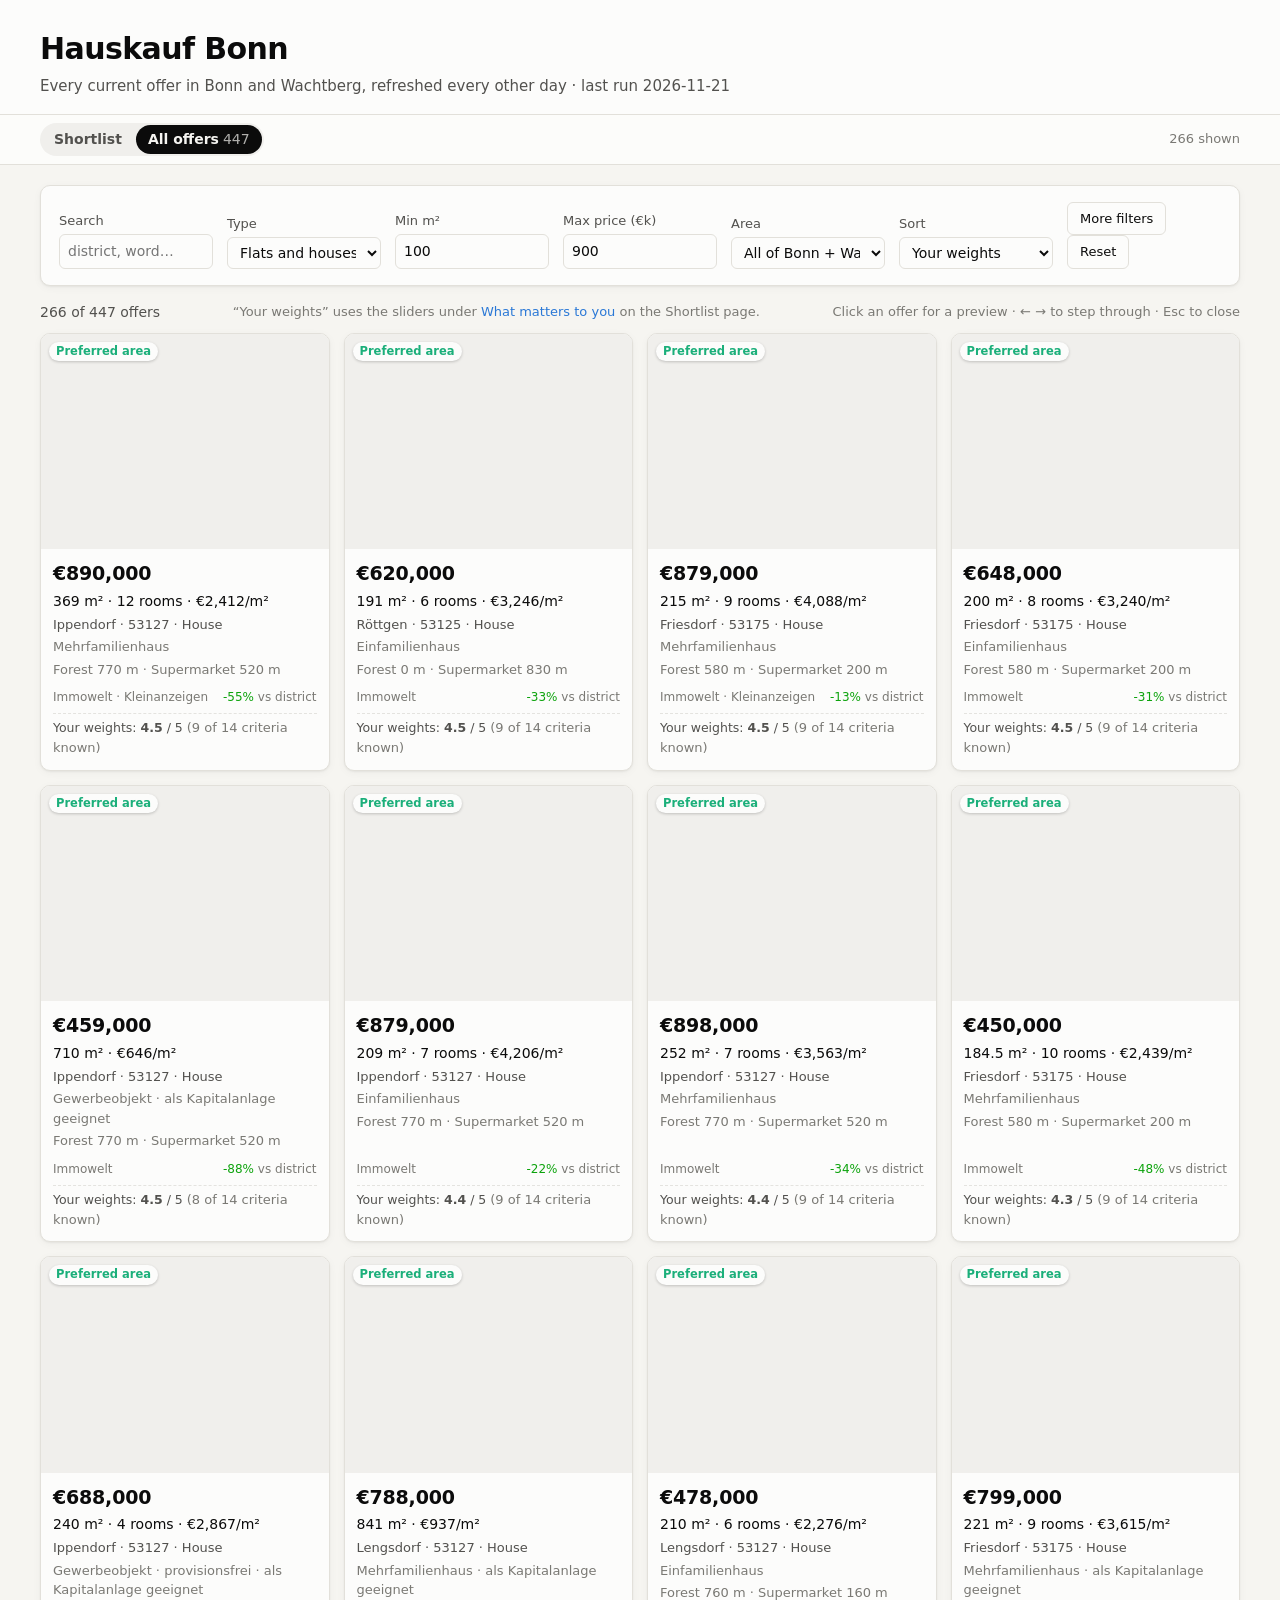
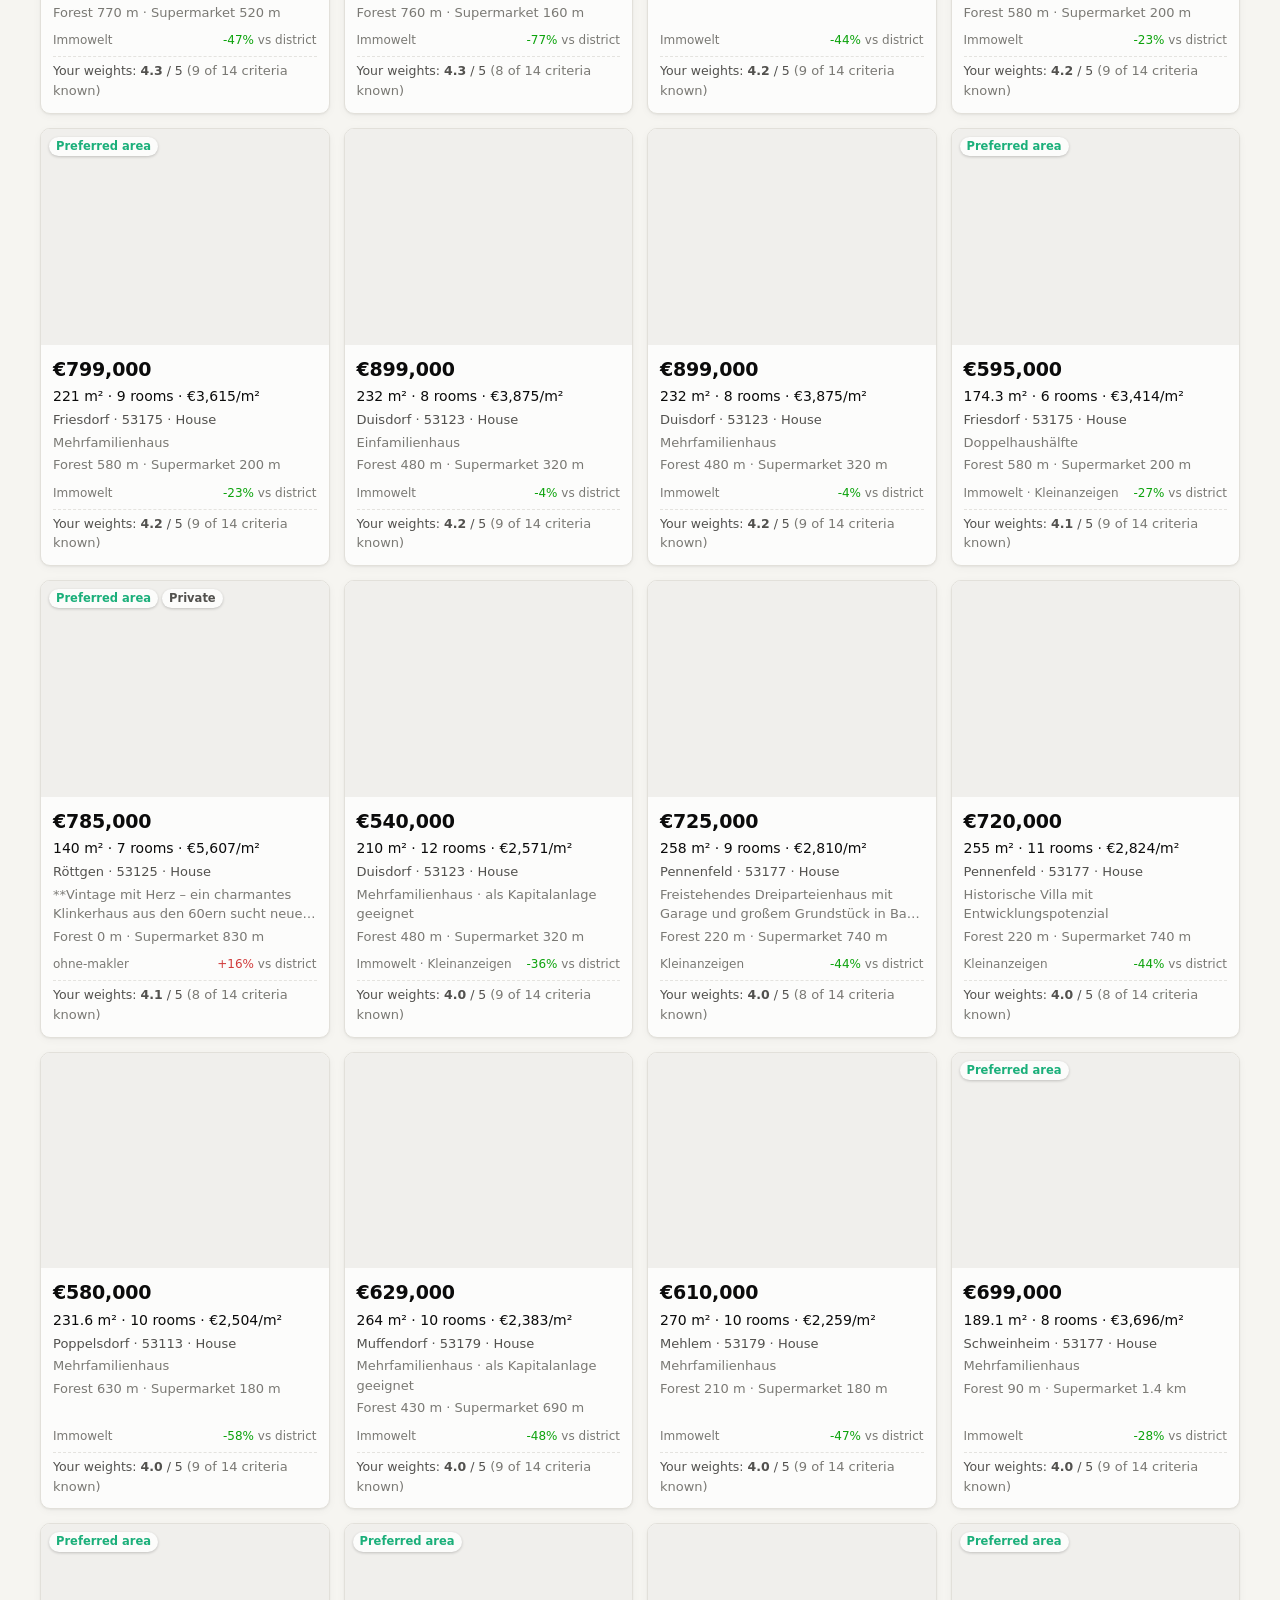
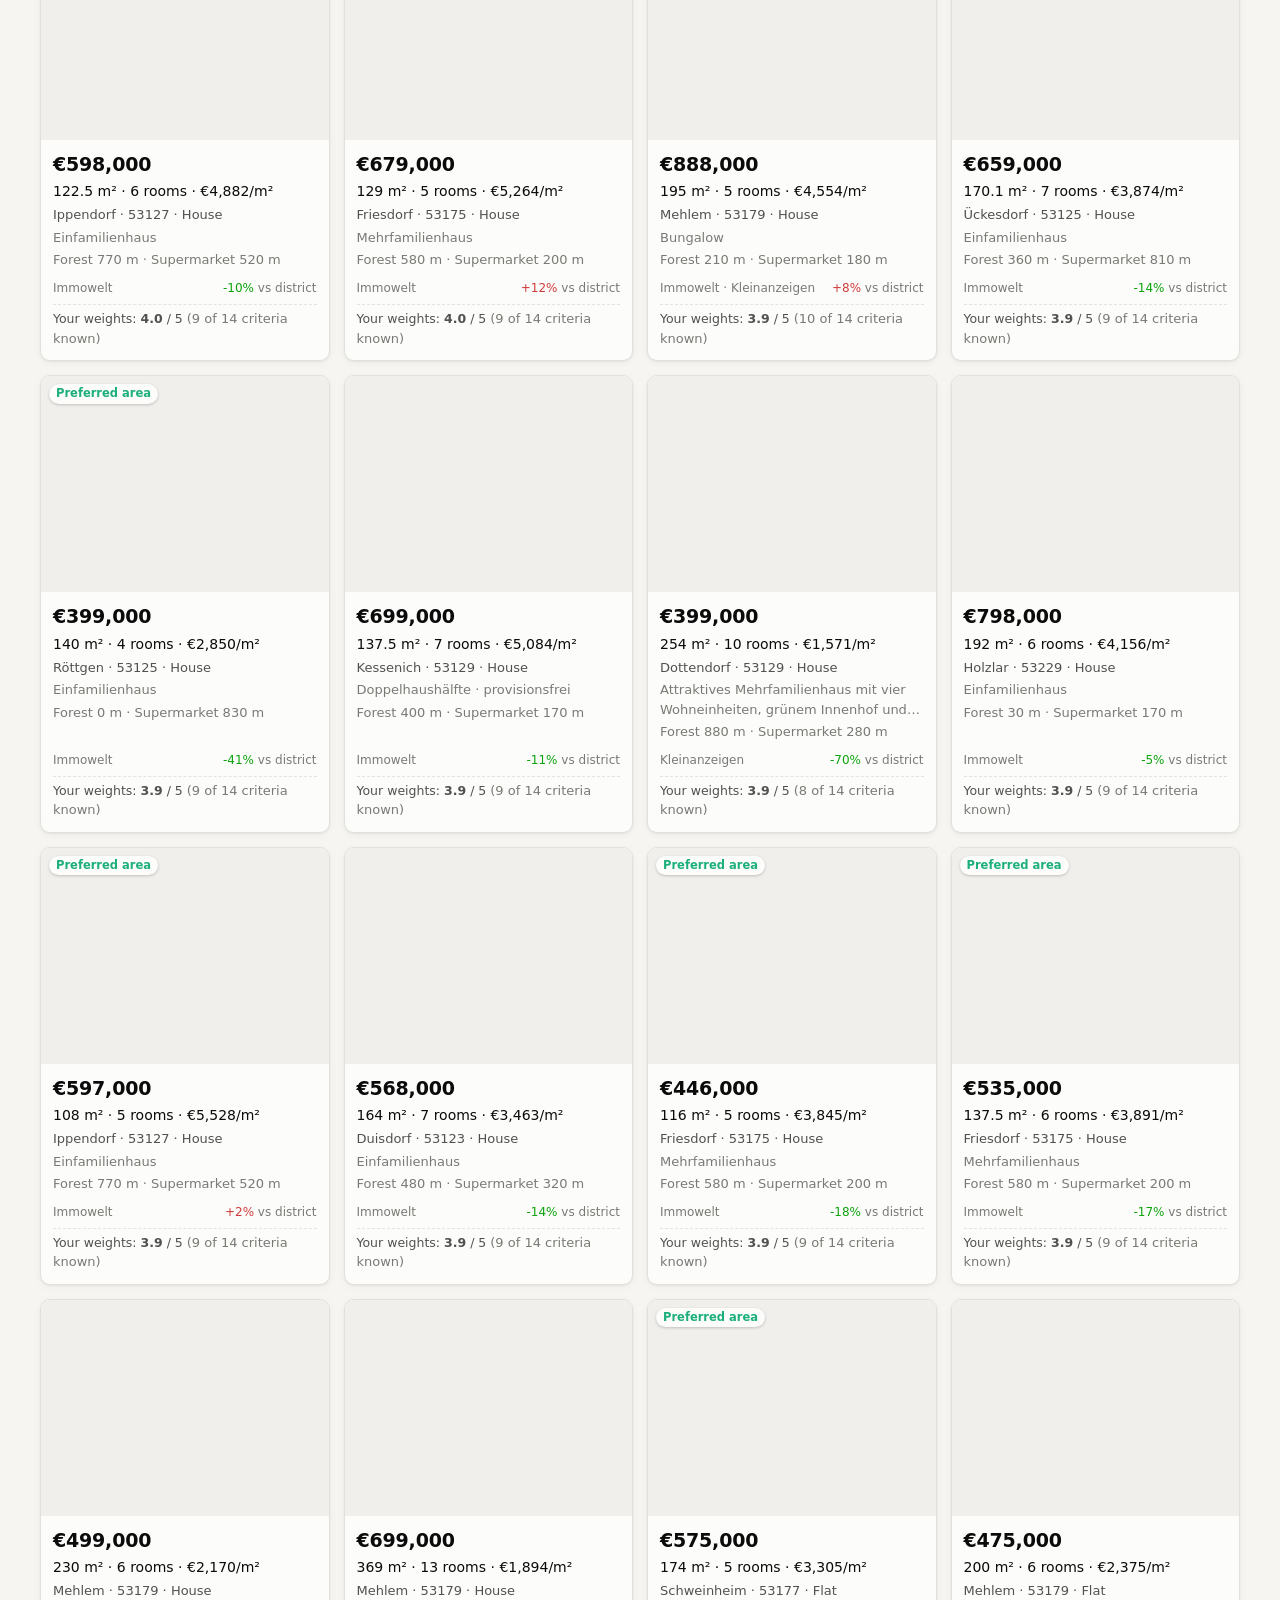
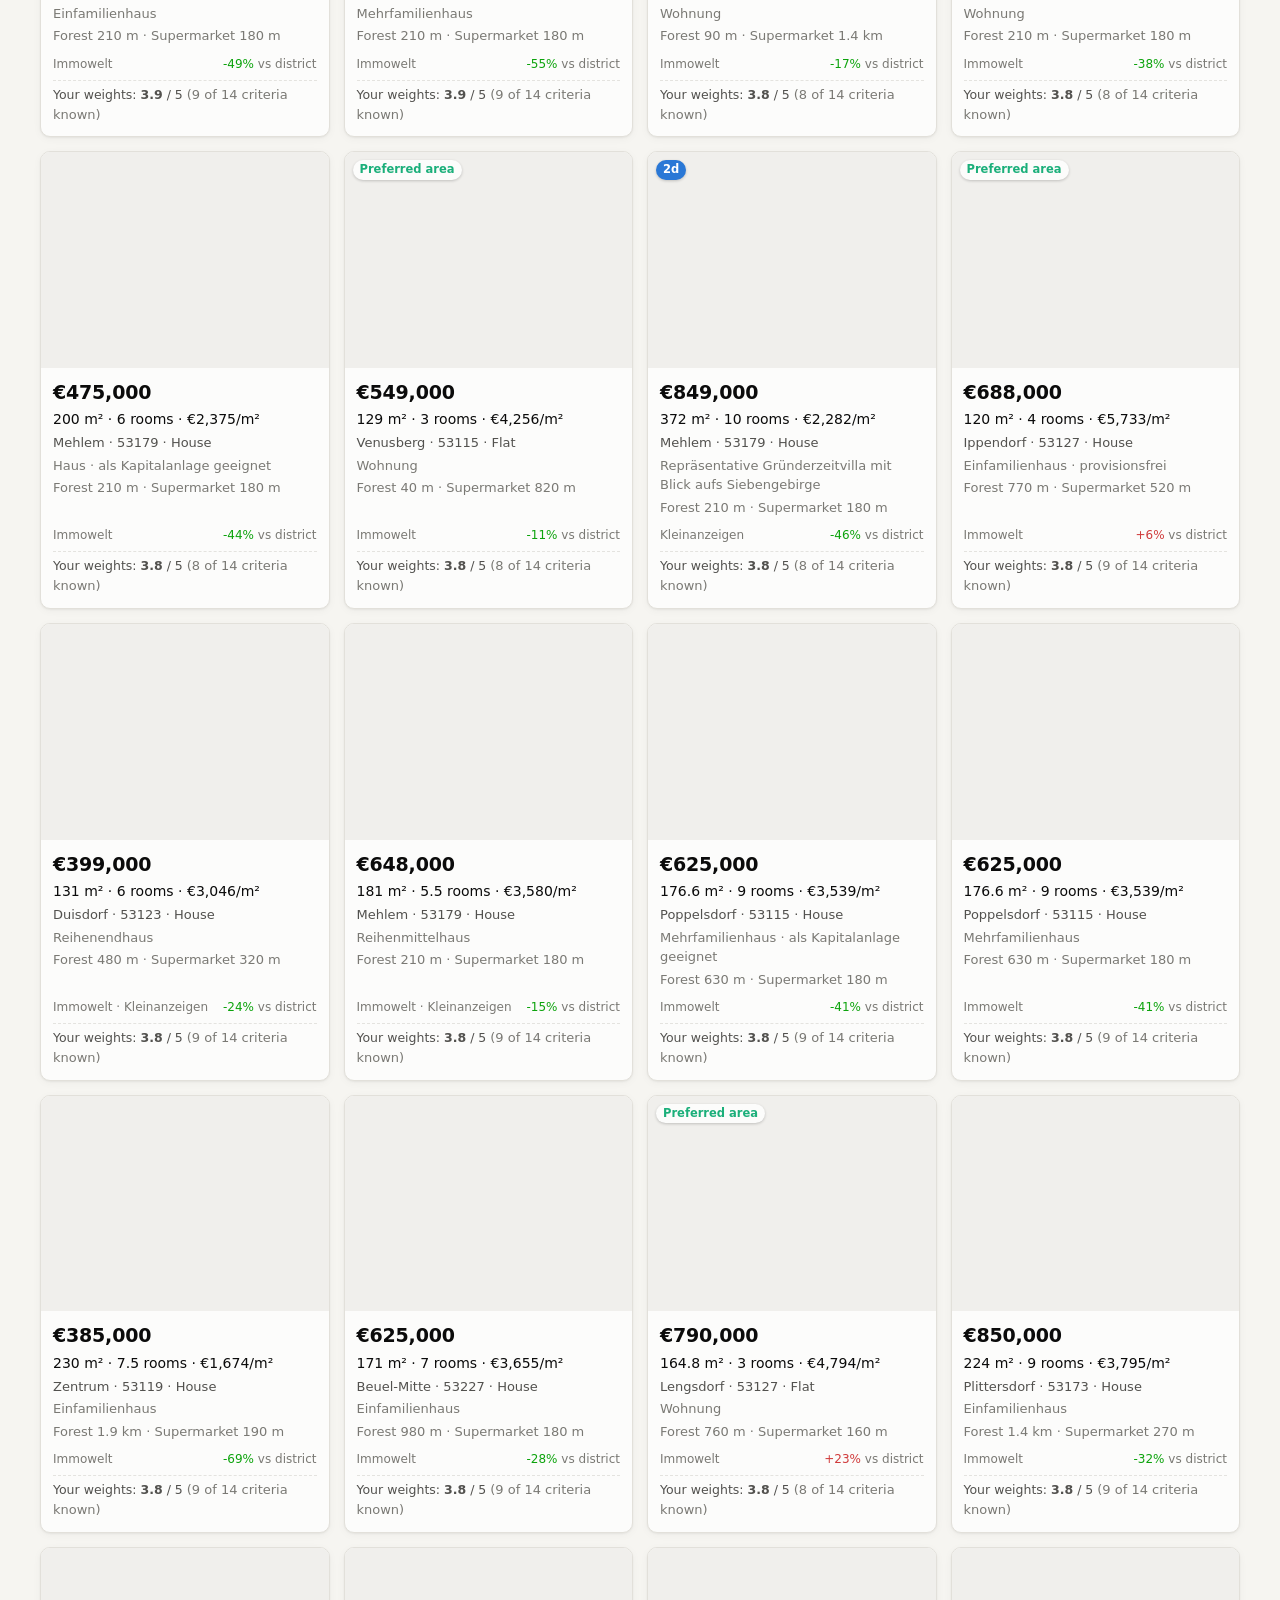
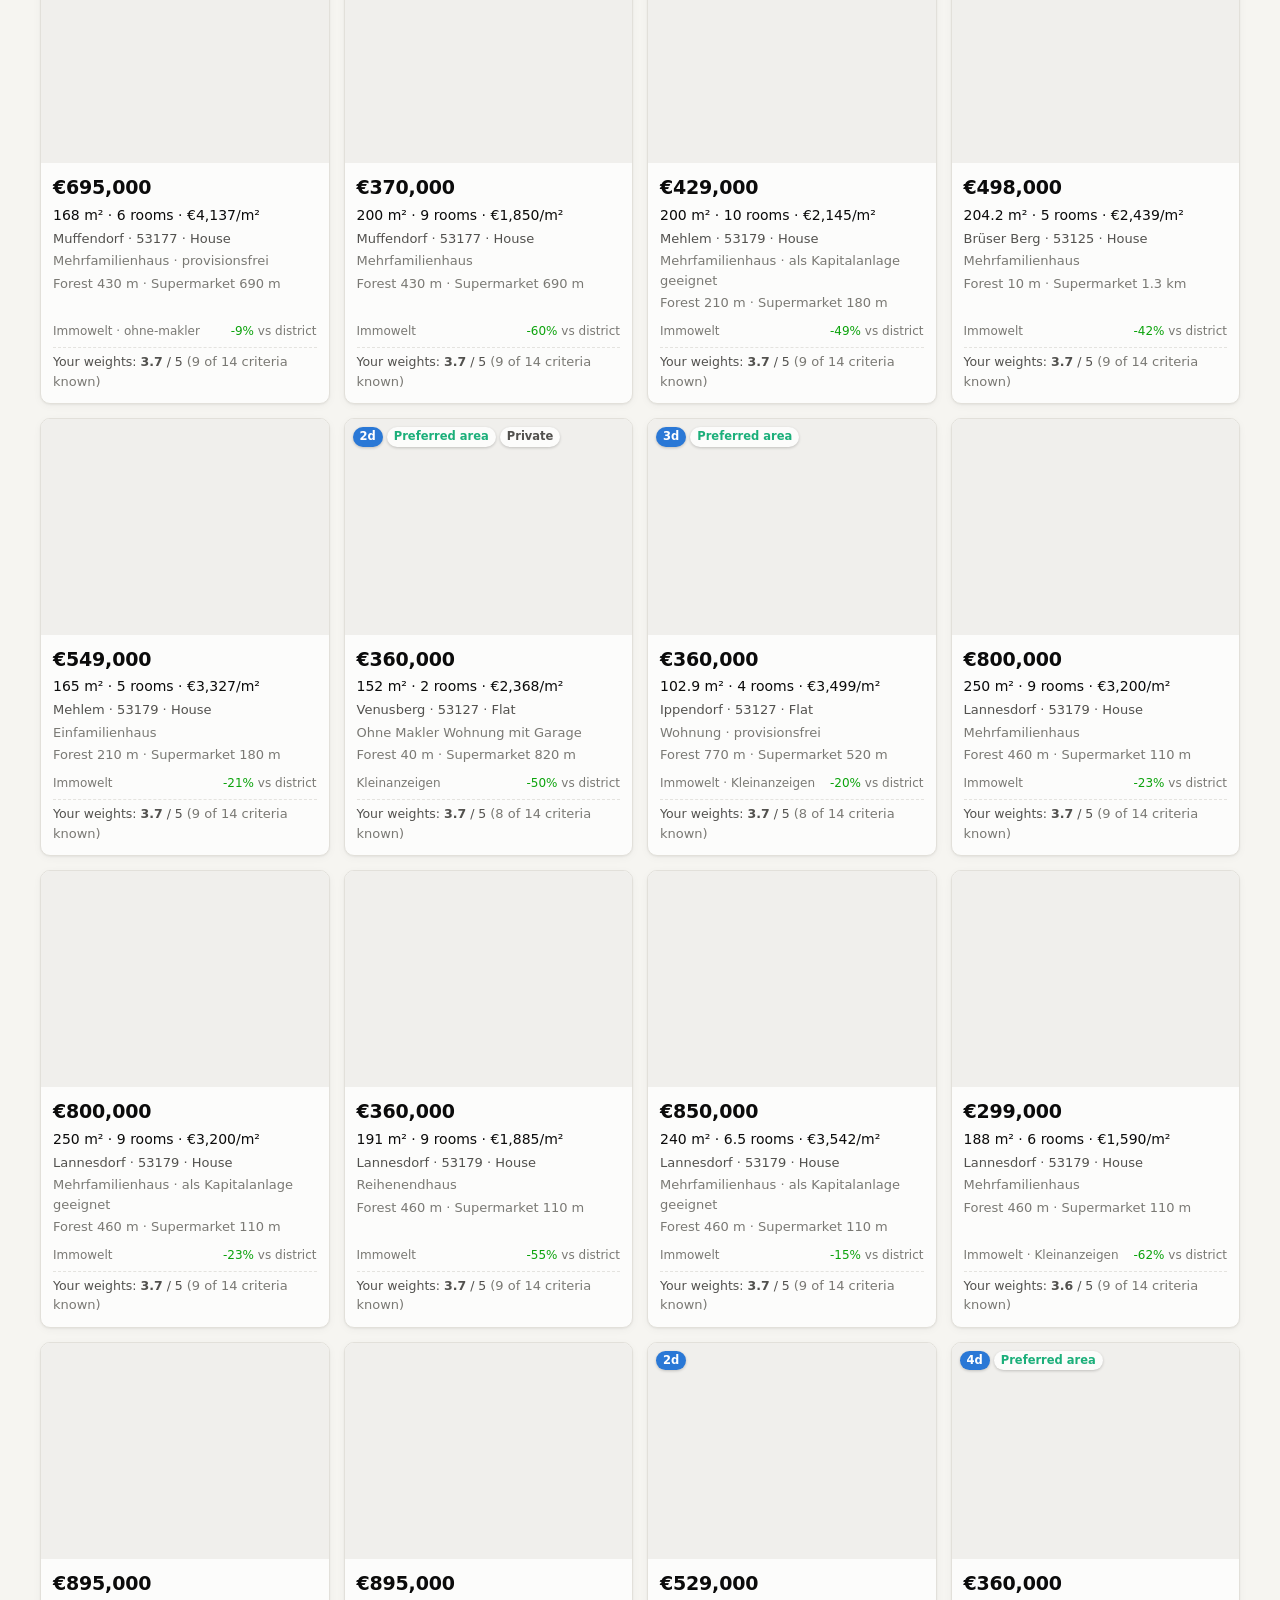
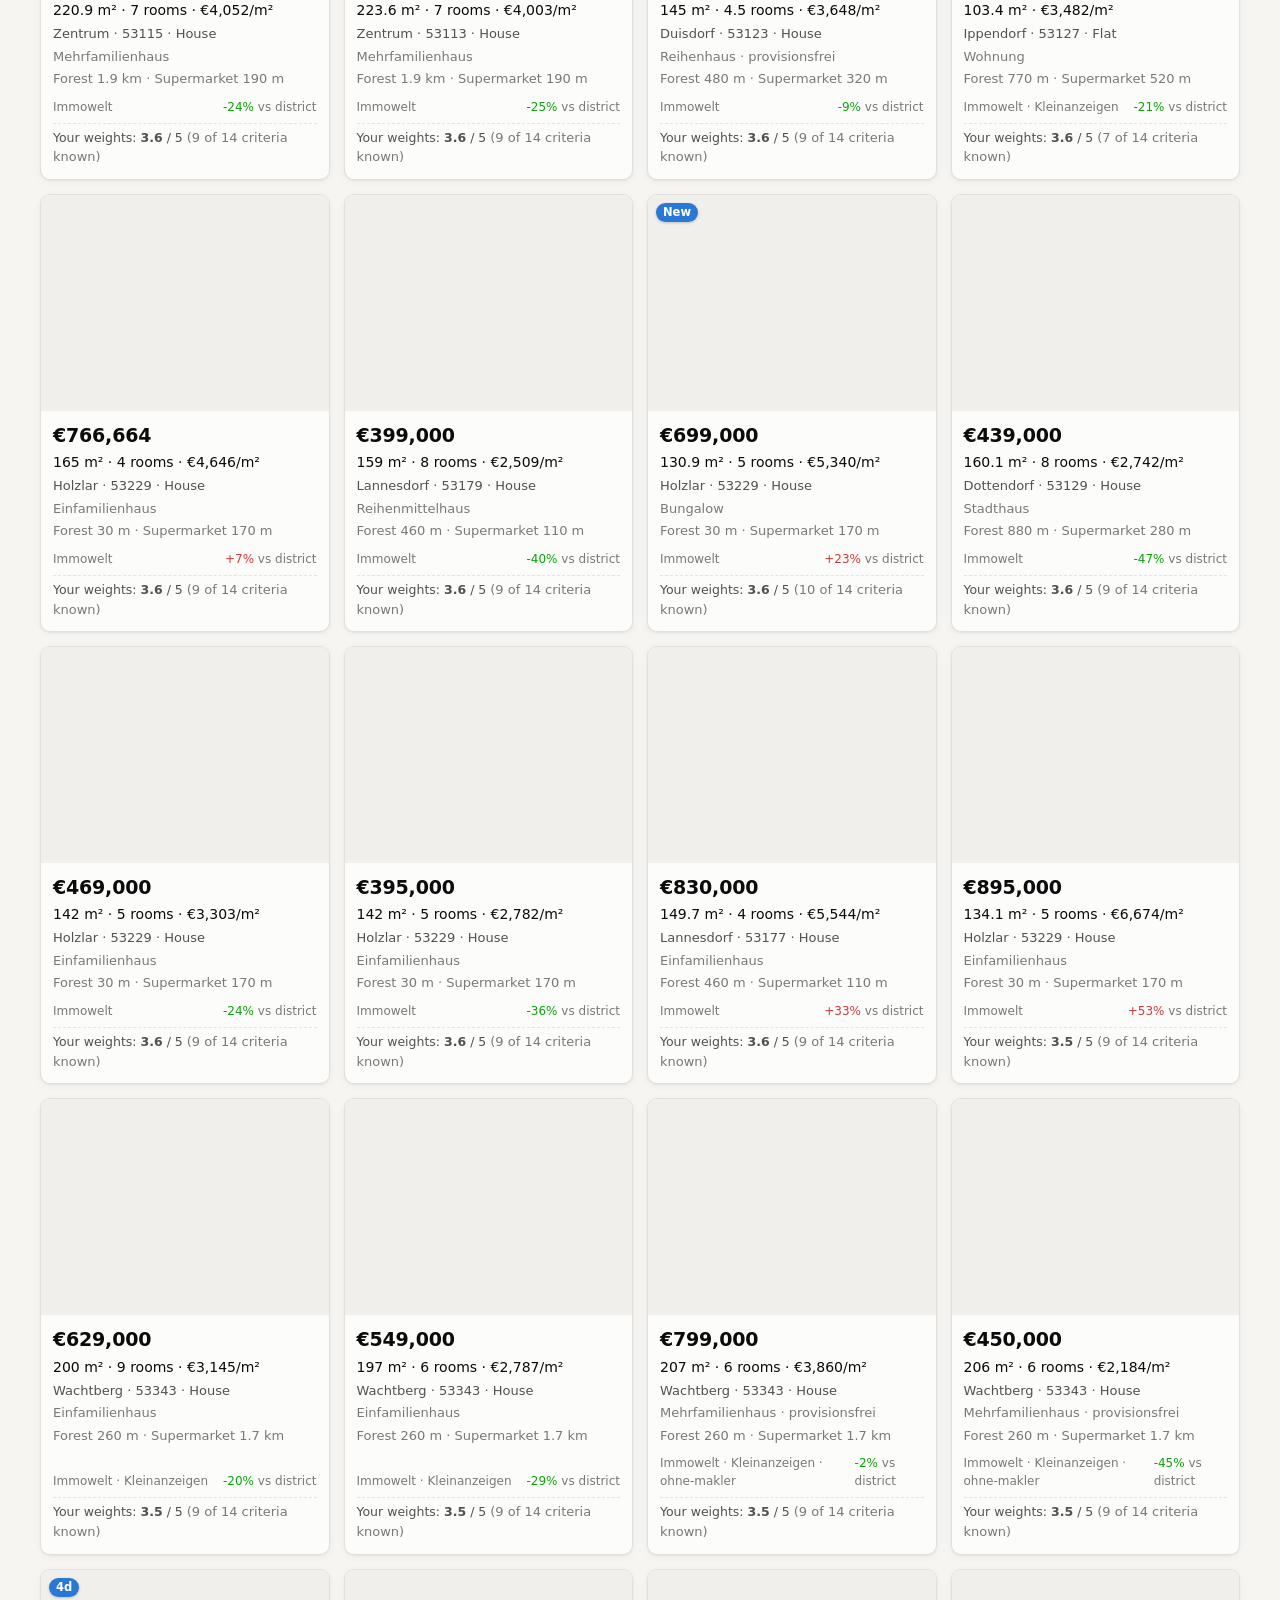
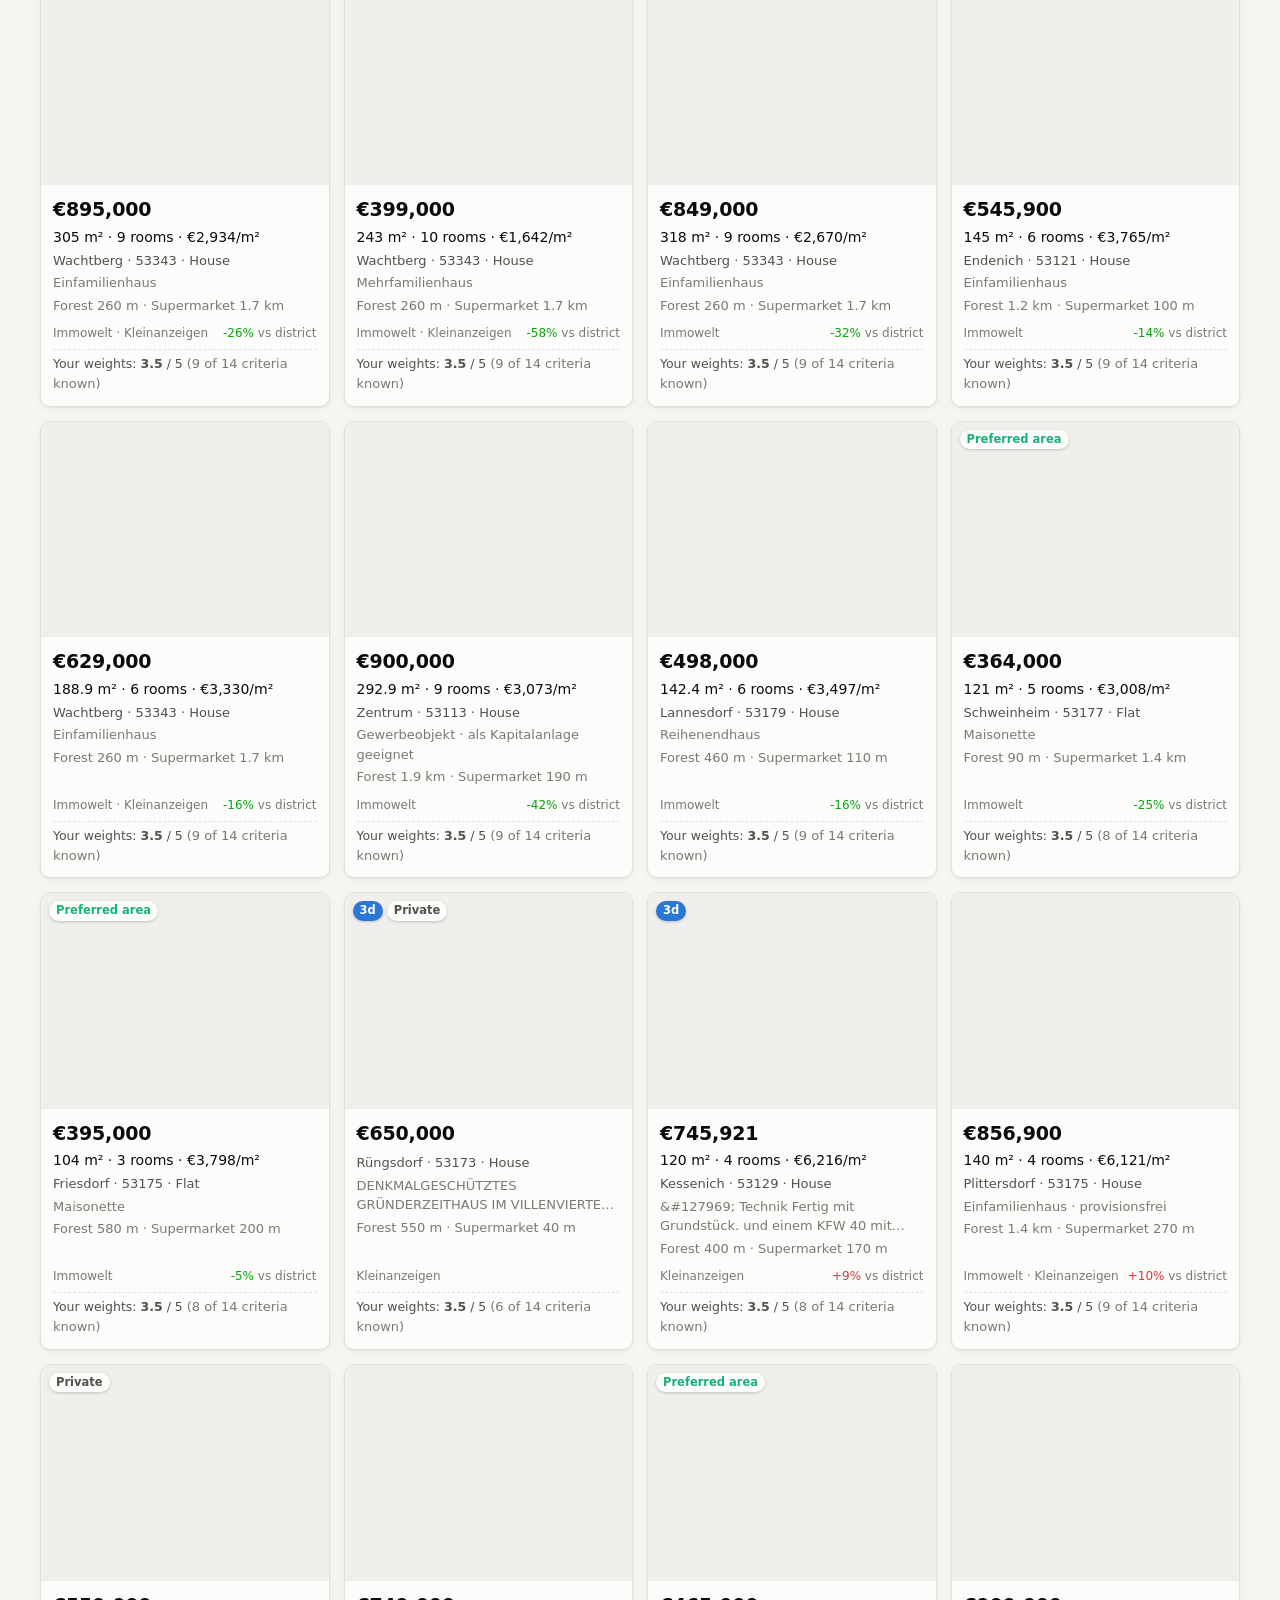
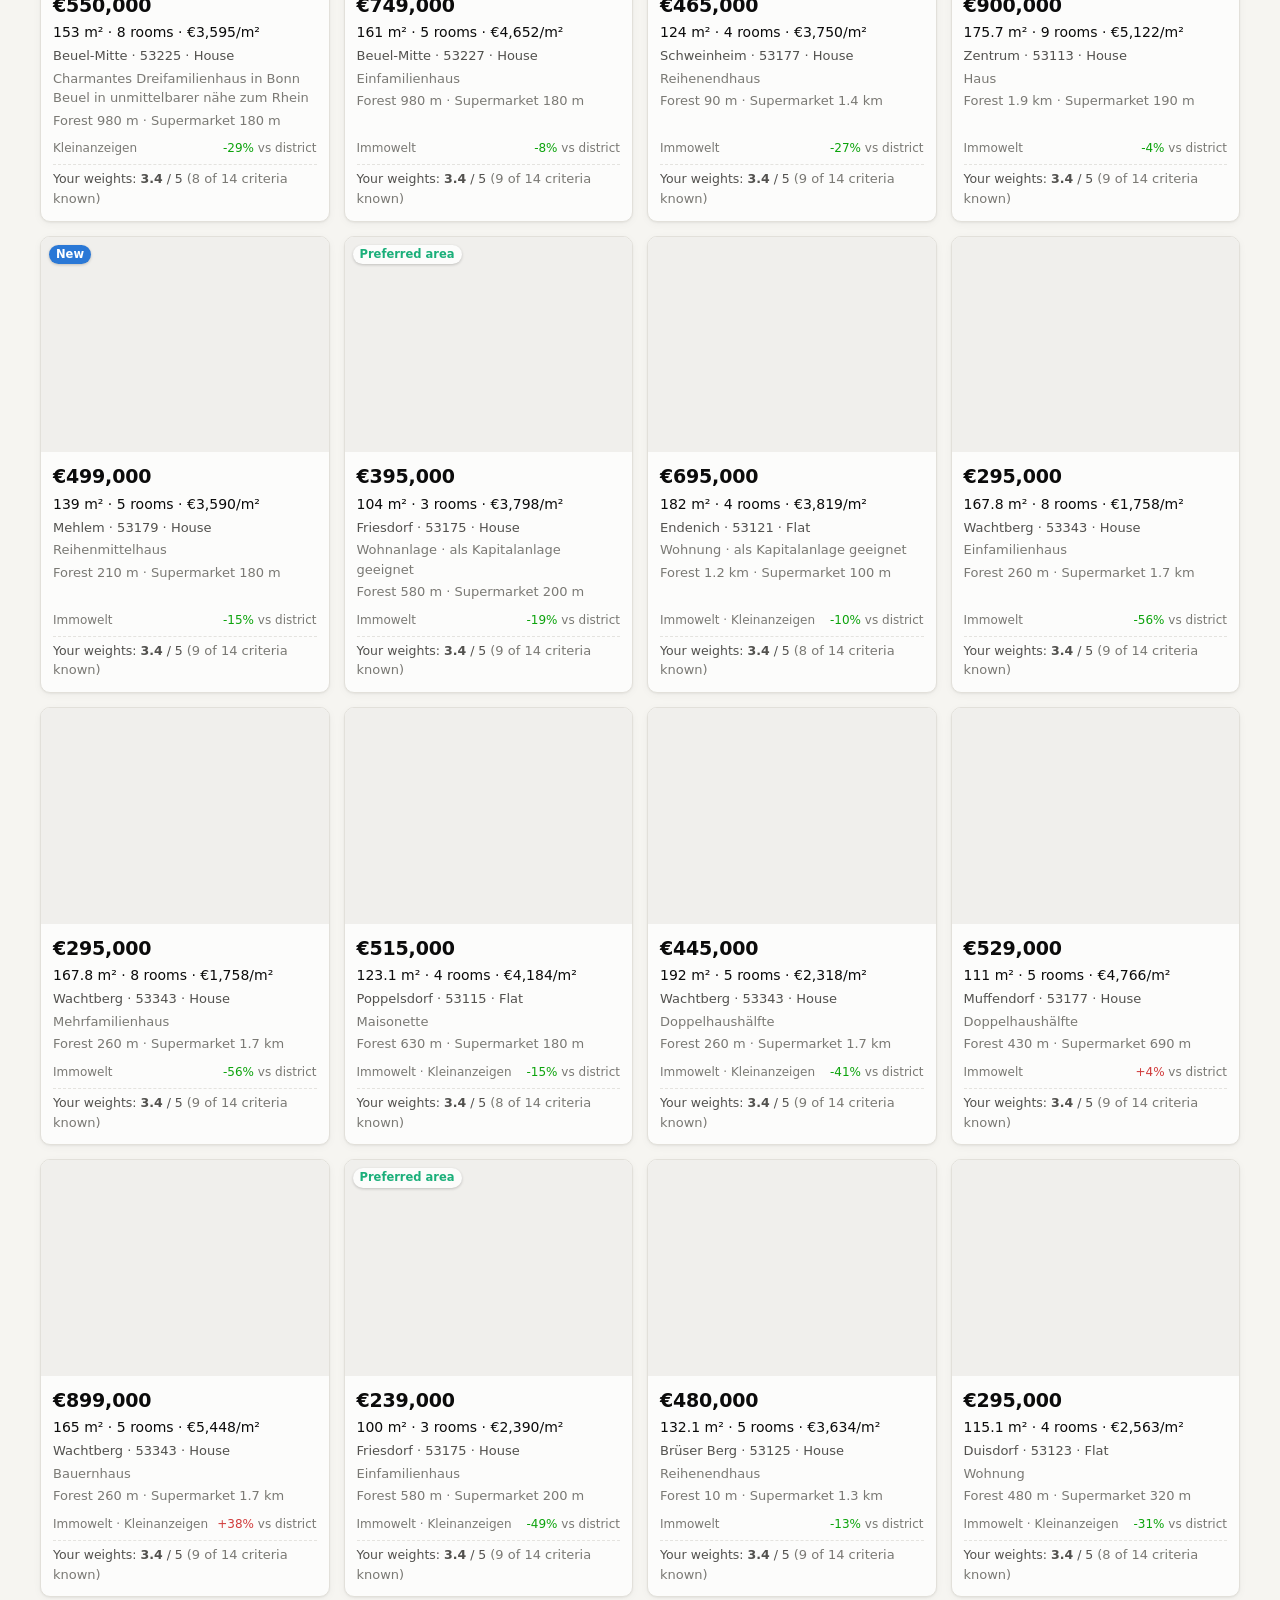
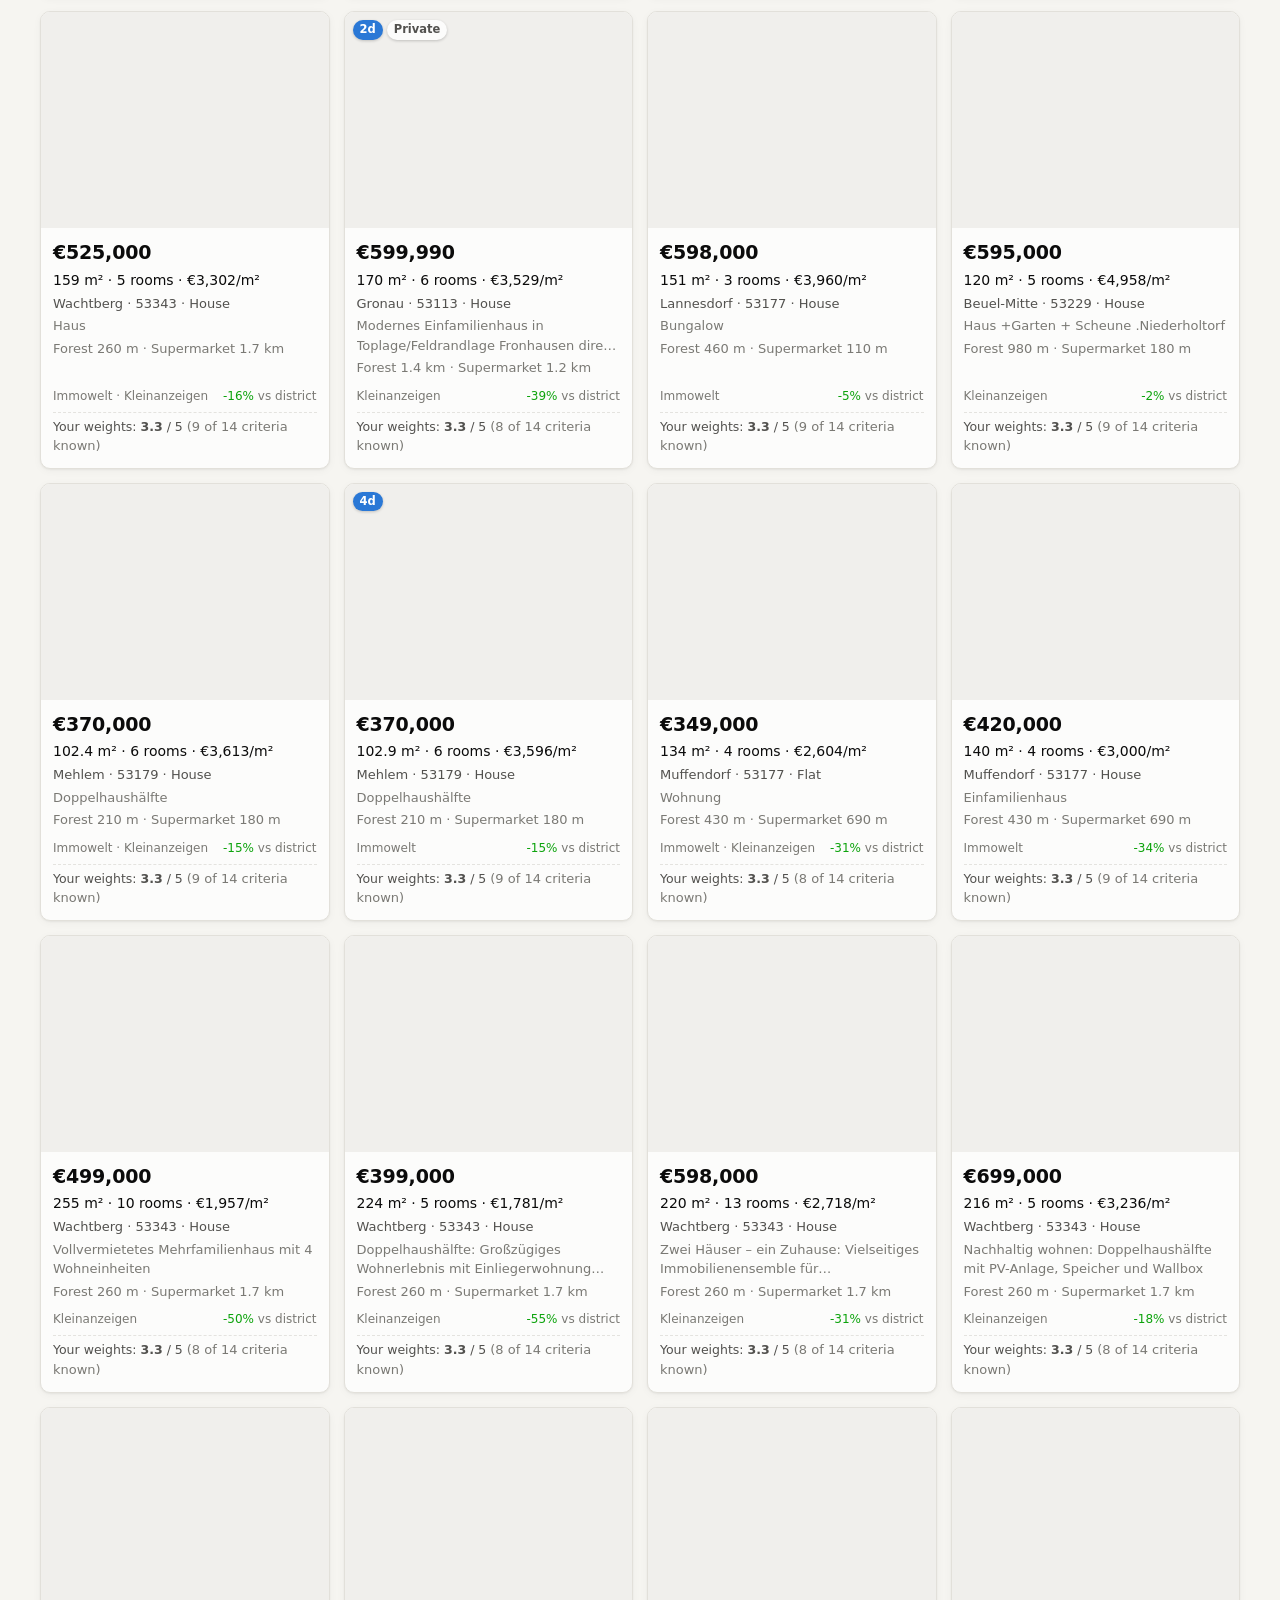
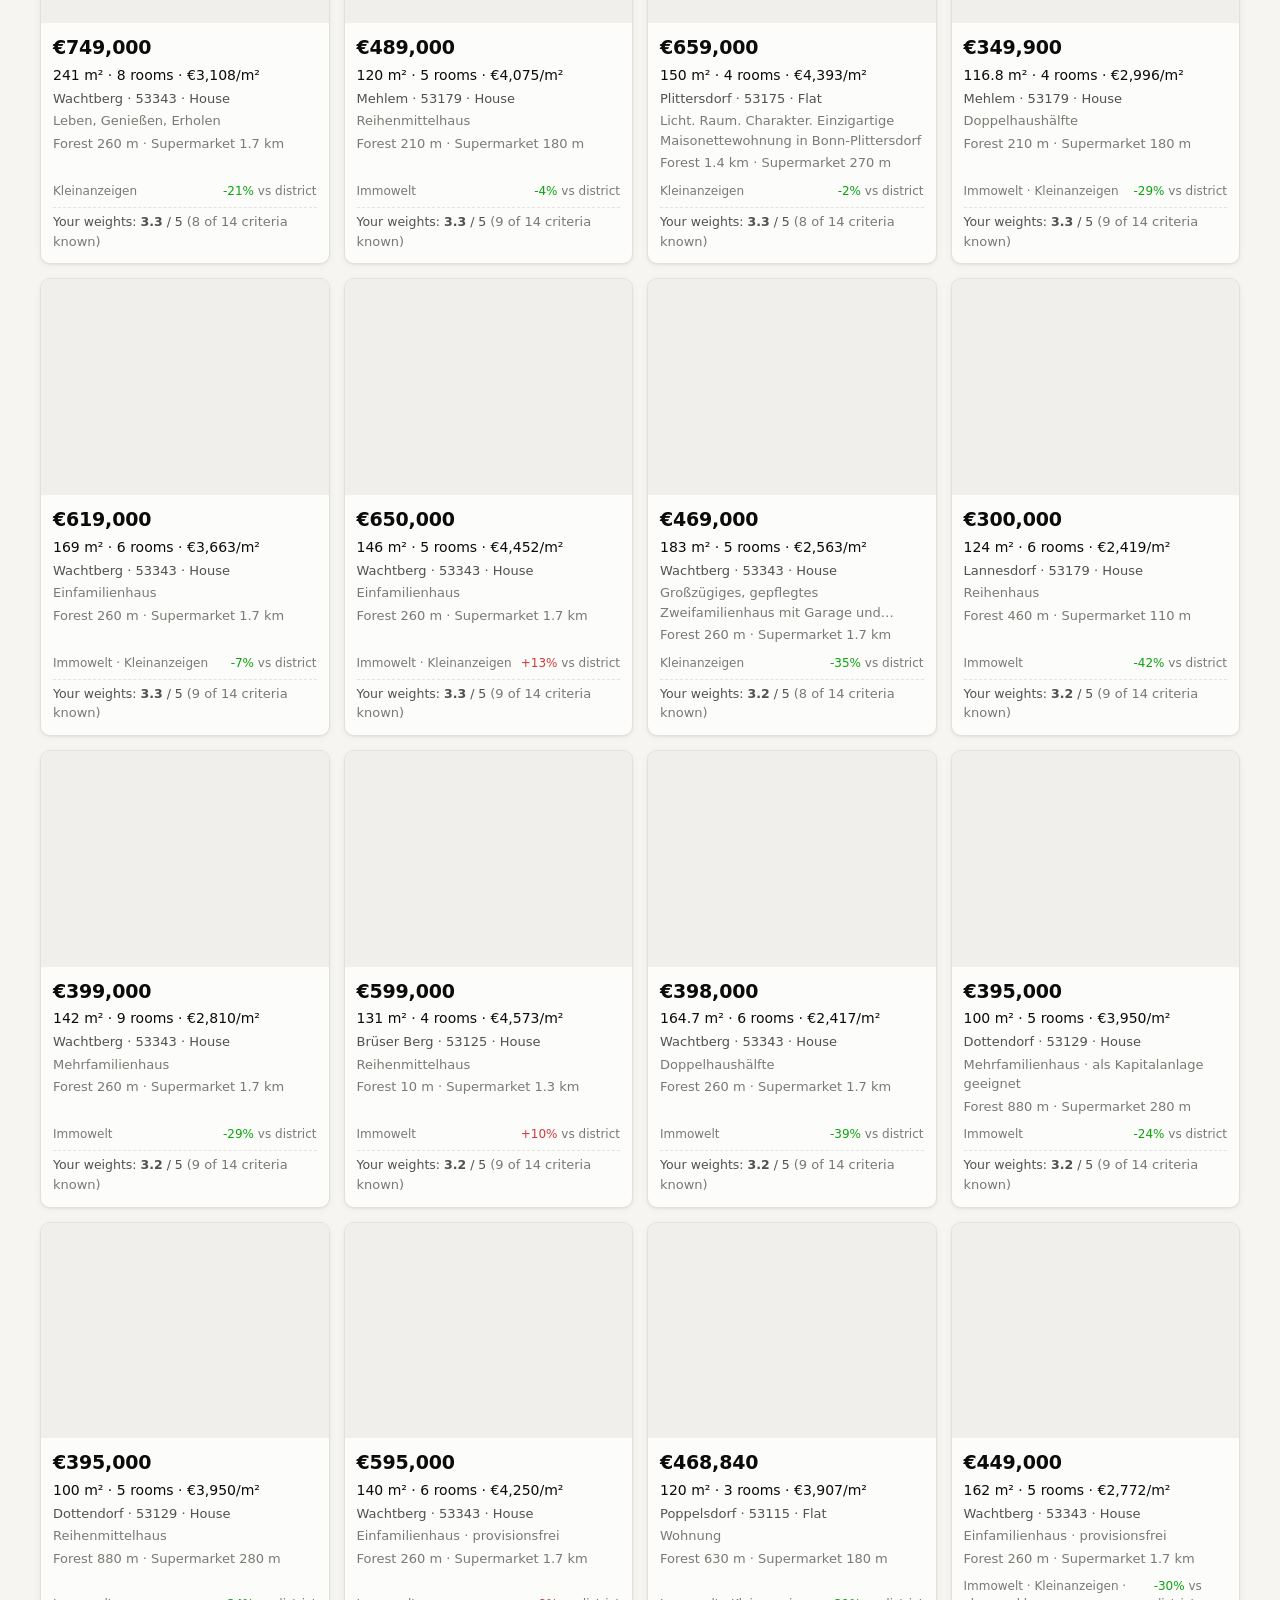
